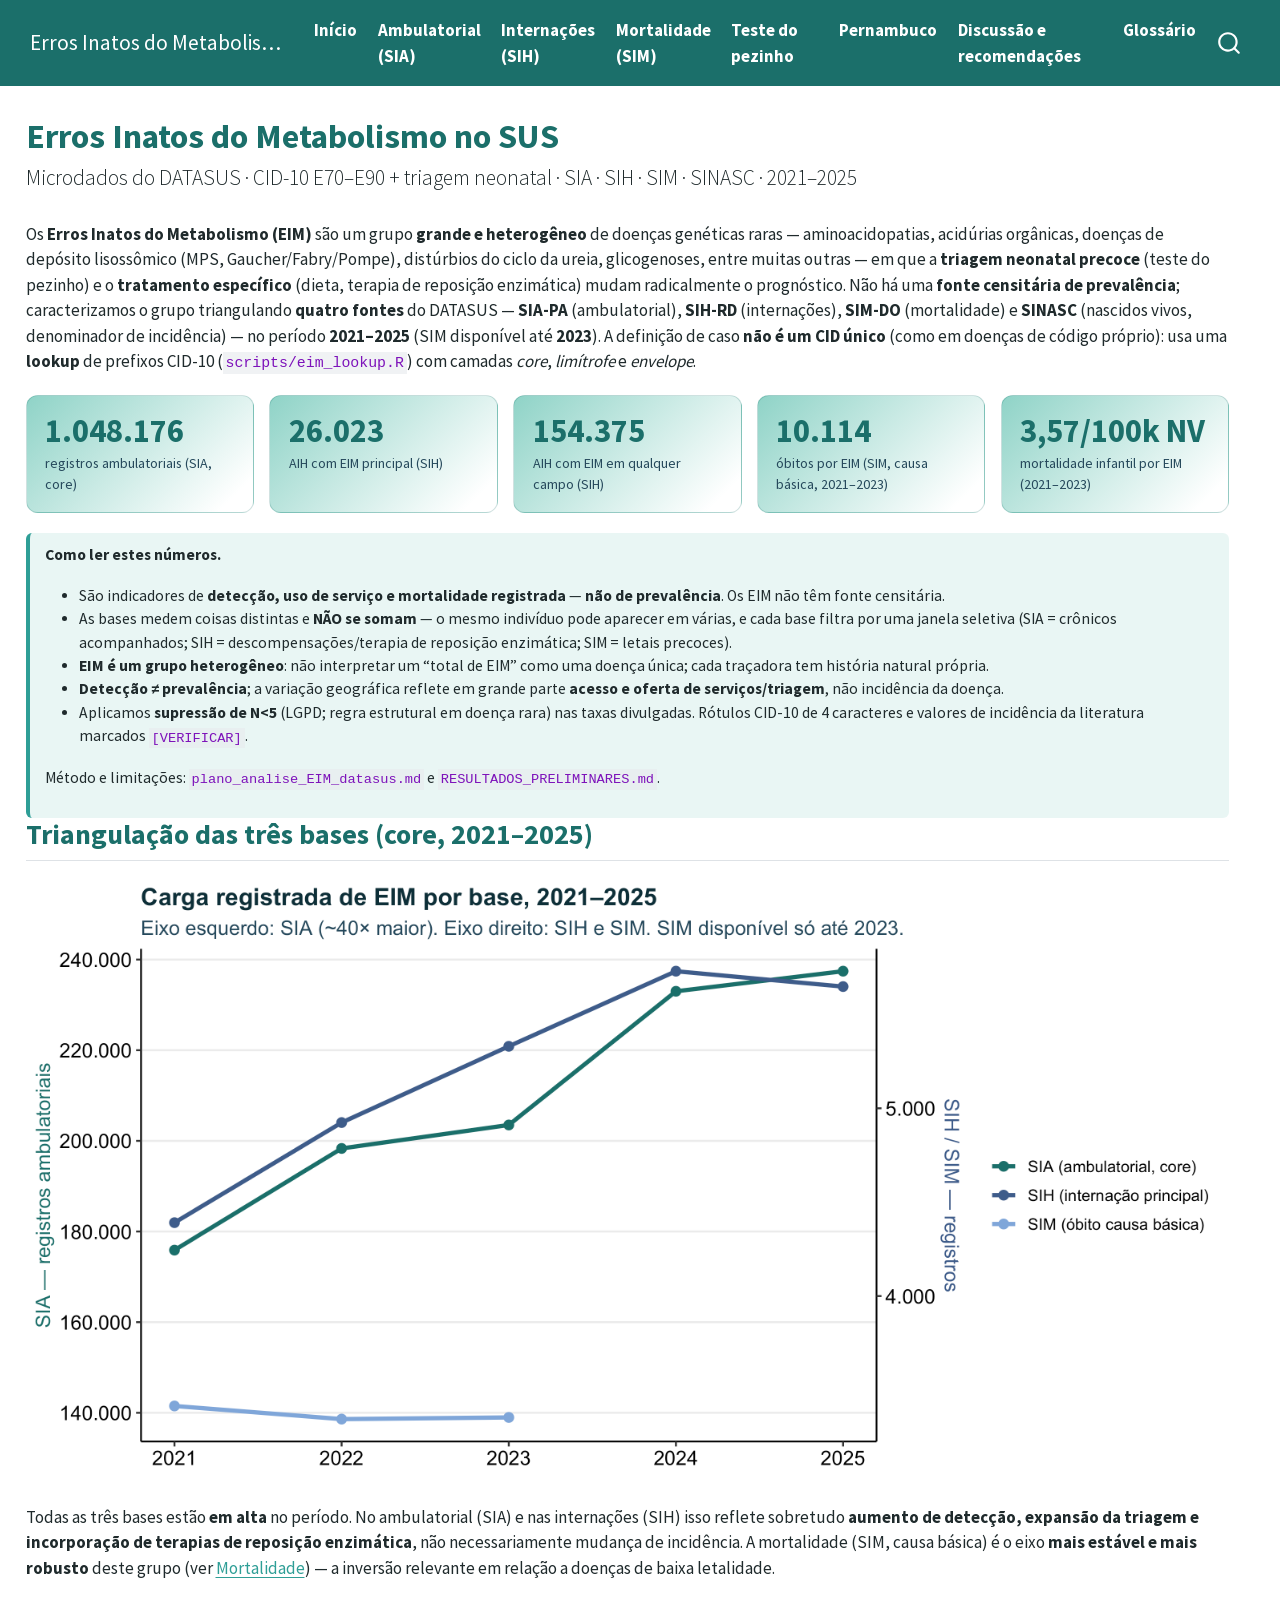
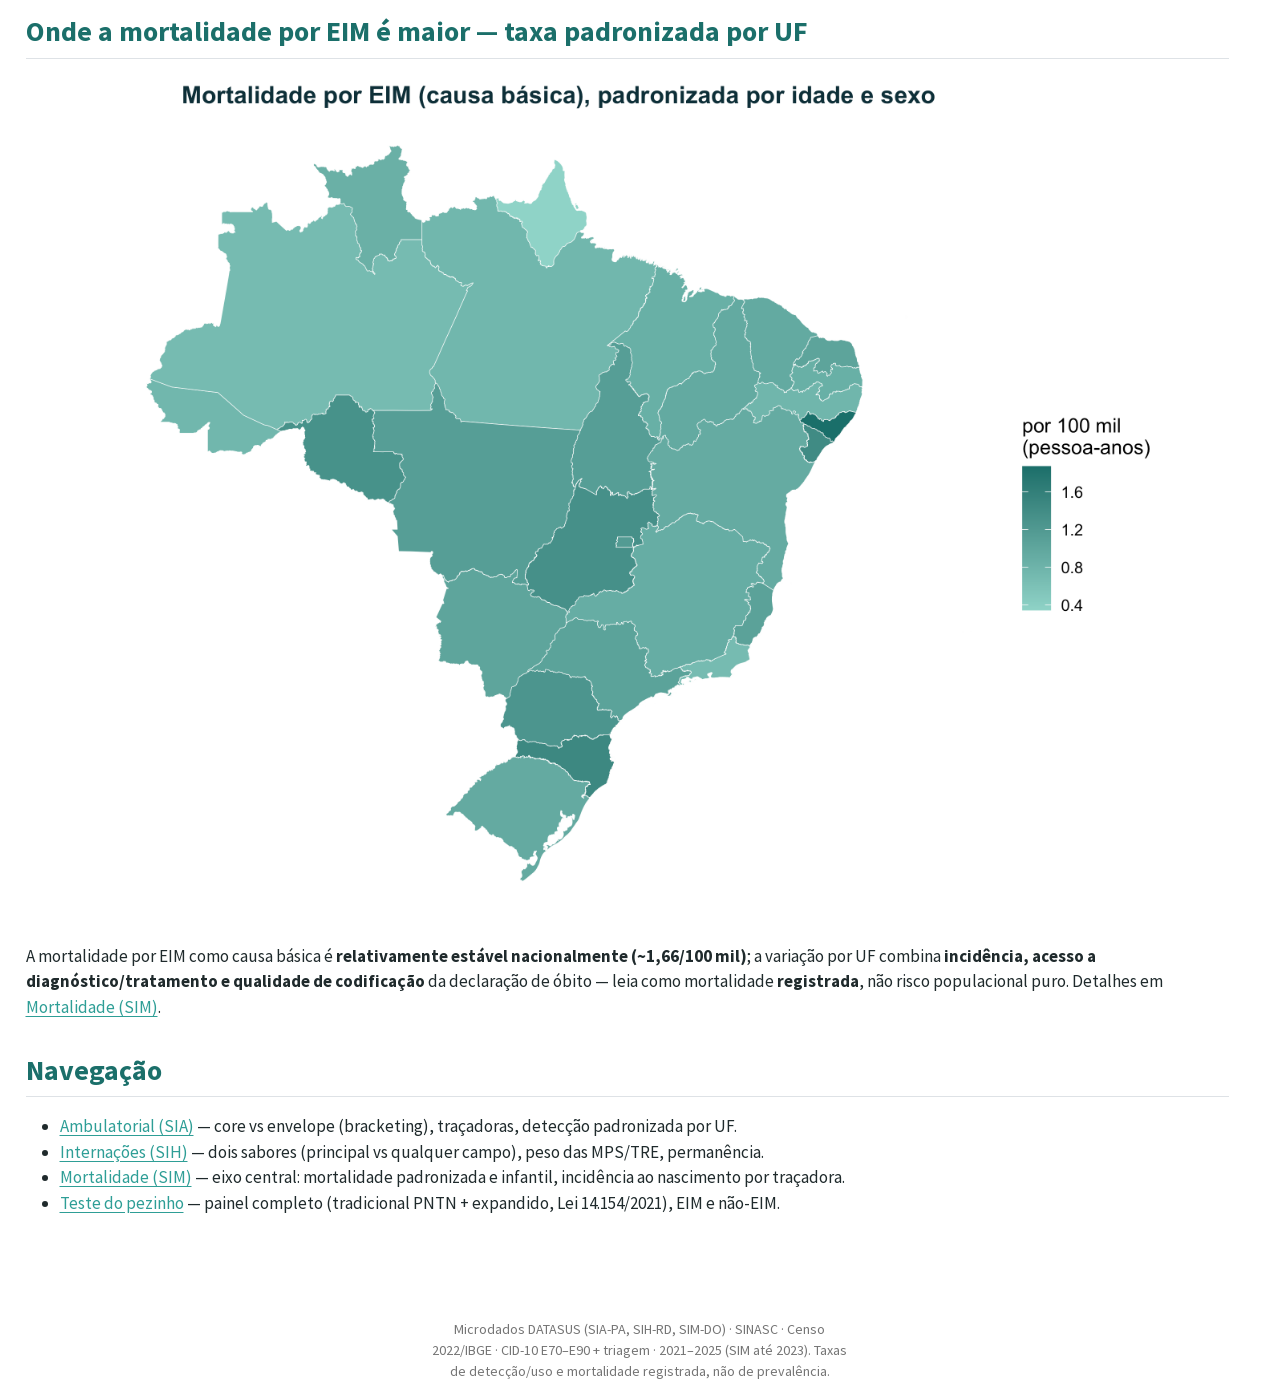
==== docs/index.html @ 920012cc "Painel EIM no DATASUS: pipeline, análises e relatório Quarto Análise de microdados do DATASUS (SIA-P" ====
<!DOCTYPE html>
<html xmlns="http://www.w3.org/1999/xhtml" lang="pt" xml:lang="pt"><head>

<meta charset="utf-8">
<meta name="generator" content="quarto-1.9.37">

<meta name="viewport" content="width=device-width, initial-scale=1.0, user-scalable=yes">


<title>Erros Inatos do Metabolismo no SUS</title>
<style>

code{white-space: pre-wrap;}
span.smallcaps{font-variant: small-caps;}
div.columns{display: flex; gap: min(4vw, 1.5em);}
div.column{flex: auto; overflow-x: auto;}
div.hanging-indent{margin-left: 1.5em; text-indent: -1.5em;}
ul.task-list{list-style: none;}
ul.task-list li input[type="checkbox"] {
width: 0.8em;
margin: 0 0.8em 0.2em -1em;  vertical-align: middle;
}
</style>


<script>const headroomChanged = new CustomEvent("quarto-hrChanged", {
  detail: {},
  bubbles: true,
  cancelable: false,
  composed: false,
});

const announceDismiss = () => {
  const annEl = window.document.getElementById("quarto-announcement");
  if (annEl) {
    annEl.remove();

    const annId = annEl.getAttribute("data-announcement-id");
    window.localStorage.setItem(`quarto-announce-${annId}`, "true");
  }
};

const announceRegister = () => {
  const annEl = window.document.getElementById("quarto-announcement");
  if (annEl) {
    const annId = annEl.getAttribute("data-announcement-id");
    const isDismissed =
      window.localStorage.getItem(`quarto-announce-${annId}`) || false;
    if (isDismissed) {
      announceDismiss();
      return;
    } else {
      annEl.classList.remove("hidden");
    }

    const actionEl = annEl.querySelector(".quarto-announcement-action");
    if (actionEl) {
      actionEl.addEventListener("click", function (e) {
        e.preventDefault();
        // Hide the bar immediately
        announceDismiss();
      });
    }
  }
};

window.document.addEventListener("DOMContentLoaded", function () {
  let init = false;

  announceRegister();

  // Manage the back to top button, if one is present.
  let lastScrollTop = window.pageYOffset || document.documentElement.scrollTop;
  const scrollDownBuffer = 5;
  const scrollUpBuffer = 35;
  const btn = document.getElementById("quarto-back-to-top");
  const hideBackToTop = () => {
    btn.style.display = "none";
  };
  const showBackToTop = () => {
    btn.style.display = "inline-block";
  };
  if (btn) {
    window.document.addEventListener(
      "scroll",
      function () {
        const currentScrollTop =
          window.pageYOffset || document.documentElement.scrollTop;

        // Shows and hides the button 'intelligently' as the user scrolls
        if (currentScrollTop - scrollDownBuffer > lastScrollTop) {
          hideBackToTop();
          lastScrollTop = currentScrollTop <= 0 ? 0 : currentScrollTop;
        } else if (currentScrollTop < lastScrollTop - scrollUpBuffer) {
          showBackToTop();
          lastScrollTop = currentScrollTop <= 0 ? 0 : currentScrollTop;
        }

        // Show the button at the bottom, hides it at the top
        if (currentScrollTop <= 0) {
          hideBackToTop();
        } else if (
          window.innerHeight + currentScrollTop >=
          document.body.offsetHeight
        ) {
          showBackToTop();
        }
      },
      false
    );
  }

  function throttle(func, wait) {
    var timeout;
    return function () {
      const context = this;
      const args = arguments;
      const later = function () {
        clearTimeout(timeout);
        timeout = null;
        func.apply(context, args);
      };

      if (!timeout) {
        timeout = setTimeout(later, wait);
      }
    };
  }

  function headerOffset() {
    // Set an offset if there is are fixed top navbar
    const headerEl = window.document.querySelector("header.fixed-top");
    if (headerEl) {
      return headerEl.clientHeight;
    } else {
      return 0;
    }
  }

  function footerOffset() {
    const footerEl = window.document.querySelector("footer.footer");
    if (footerEl) {
      return footerEl.clientHeight;
    } else {
      return 0;
    }
  }

  function dashboardOffset() {
    const dashboardNavEl = window.document.getElementById(
      "quarto-dashboard-header"
    );
    if (dashboardNavEl !== null) {
      return dashboardNavEl.clientHeight;
    } else {
      return 0;
    }
  }

  function updateDocumentOffsetWithoutAnimation() {
    updateDocumentOffset(false);
  }

  function updateDocumentOffset(animated) {
    // set body offset
    const topOffset = headerOffset();
    const bodyOffset = topOffset + footerOffset() + dashboardOffset();
    const bodyEl = window.document.body;
    bodyEl.setAttribute("data-bs-offset", topOffset);
    bodyEl.style.paddingTop = topOffset + "px";

    // deal with sidebar offsets
    const sidebars = window.document.querySelectorAll(
      ".sidebar, .headroom-target"
    );
    sidebars.forEach((sidebar) => {
      if (!animated) {
        sidebar.classList.add("notransition");
        // Remove the no transition class after the animation has time to complete
        setTimeout(function () {
          sidebar.classList.remove("notransition");
        }, 201);
      }

      if (window.Headroom && sidebar.classList.contains("sidebar-unpinned")) {
        sidebar.style.top = "0";
        sidebar.style.maxHeight = "100vh";
      } else {
        sidebar.style.top = topOffset + "px";
        sidebar.style.maxHeight = "calc(100vh - " + topOffset + "px)";
      }
    });

    // allow space for footer
    const mainContainer = window.document.querySelector(".quarto-container");
    if (mainContainer) {
      mainContainer.style.minHeight = "calc(100vh - " + bodyOffset + "px)";
    }

    // link offset
    let linkStyle = window.document.querySelector("#quarto-target-style");
    if (!linkStyle) {
      linkStyle = window.document.createElement("style");
      linkStyle.setAttribute("id", "quarto-target-style");
      window.document.head.appendChild(linkStyle);
    }
    while (linkStyle.firstChild) {
      linkStyle.removeChild(linkStyle.firstChild);
    }
    if (topOffset > 0) {
      linkStyle.appendChild(
        window.document.createTextNode(`
      section:target::before {
        content: "";
        display: block;
        height: ${topOffset}px;
        margin: -${topOffset}px 0 0;
      }`)
      );
    }
    if (init) {
      window.dispatchEvent(headroomChanged);
    }
    init = true;
  }

  // initialize headroom
  var header = window.document.querySelector("#quarto-header");
  if (header && window.Headroom) {
    const headroom = new window.Headroom(header, {
      tolerance: 5,
      onPin: function () {
        const sidebars = window.document.querySelectorAll(
          ".sidebar, .headroom-target"
        );
        sidebars.forEach((sidebar) => {
          sidebar.classList.remove("sidebar-unpinned");
        });
        updateDocumentOffset();
      },
      onUnpin: function () {
        const sidebars = window.document.querySelectorAll(
          ".sidebar, .headroom-target"
        );
        sidebars.forEach((sidebar) => {
          sidebar.classList.add("sidebar-unpinned");
        });
        updateDocumentOffset();
      },
    });
    headroom.init();

    let frozen = false;
    window.quartoToggleHeadroom = function () {
      if (frozen) {
        headroom.unfreeze();
        frozen = false;
      } else {
        headroom.freeze();
        frozen = true;
      }
    };
  }

  window.addEventListener(
    "hashchange",
    function (e) {
      if (
        getComputedStyle(document.documentElement).scrollBehavior !== "smooth"
      ) {
        window.scrollTo(0, window.pageYOffset - headerOffset());
      }
    },
    false
  );

  // Observe size changed for the header
  const headerEl = window.document.querySelector("header.fixed-top");
  if (headerEl && window.ResizeObserver) {
    const observer = new window.ResizeObserver(() => {
      setTimeout(updateDocumentOffsetWithoutAnimation, 0);
    });
    observer.observe(headerEl, {
      attributes: true,
      childList: true,
      characterData: true,
    });
  } else {
    window.addEventListener(
      "resize",
      throttle(updateDocumentOffsetWithoutAnimation, 50)
    );
  }
  setTimeout(updateDocumentOffsetWithoutAnimation, 250);

  // fixup index.html links if we aren't on the filesystem
  if (window.location.protocol !== "file:") {
    const links = window.document.querySelectorAll("a");
    for (let i = 0; i < links.length; i++) {
      if (links[i].href) {
        links[i].dataset.originalHref = links[i].href;
        links[i].href = links[i].href.replace(/\/index\.html/, "/");
      }
    }

    // Fixup any sharing links that require urls
    // Append url to any sharing urls
    const sharingLinks = window.document.querySelectorAll(
      "a.sidebar-tools-main-item, a.quarto-navigation-tool, a.quarto-navbar-tools, a.quarto-navbar-tools-item"
    );
    for (let i = 0; i < sharingLinks.length; i++) {
      const sharingLink = sharingLinks[i];
      const href = sharingLink.getAttribute("href");
      if (href) {
        sharingLink.setAttribute(
          "href",
          href.replace("|url|", window.location.href)
        );
      }
    }

    // Scroll the active navigation item into view, if necessary
    const navSidebar = window.document.querySelector("nav#quarto-sidebar");
    if (navSidebar) {
      // Find the active item
      const activeItem = navSidebar.querySelector("li.sidebar-item a.active");
      if (activeItem) {
        // Wait for the scroll height and height to resolve by observing size changes on the
        // nav element that is scrollable
        const resizeObserver = new ResizeObserver((_entries) => {
          // The bottom of the element
          const elBottom = activeItem.offsetTop;
          const viewBottom = navSidebar.scrollTop + navSidebar.clientHeight;

          // The element height and scroll height are the same, then we are still loading
          if (viewBottom !== navSidebar.scrollHeight) {
            // Determine if the item isn't visible and scroll to it
            if (elBottom >= viewBottom) {
              navSidebar.scrollTop = elBottom;
            }

            // stop observing now since we've completed the scroll
            resizeObserver.unobserve(navSidebar);
          }
        });
        resizeObserver.observe(navSidebar);
      }
    }
  }
});
</script>
<script>/*!
 * headroom.js v0.12.0 - Give your page some headroom. Hide your header until you need it
 * Copyright (c) 2020 Nick Williams - http://wicky.nillia.ms/headroom.js
 * License: MIT
 */

!function(t,n){"object"==typeof exports&&"undefined"!=typeof module?module.exports=n():"function"==typeof define&&define.amd?define(n):(t=t||self).Headroom=n()}(this,function(){"use strict";function t(){return"undefined"!=typeof window}function d(t){return function(t){return t&&t.document&&function(t){return 9===t.nodeType}(t.document)}(t)?function(t){var n=t.document,o=n.body,s=n.documentElement;return{scrollHeight:function(){return Math.max(o.scrollHeight,s.scrollHeight,o.offsetHeight,s.offsetHeight,o.clientHeight,s.clientHeight)},height:function(){return t.innerHeight||s.clientHeight||o.clientHeight},scrollY:function(){return void 0!==t.pageYOffset?t.pageYOffset:(s||o.parentNode||o).scrollTop}}}(t):function(t){return{scrollHeight:function(){return Math.max(t.scrollHeight,t.offsetHeight,t.clientHeight)},height:function(){return Math.max(t.offsetHeight,t.clientHeight)},scrollY:function(){return t.scrollTop}}}(t)}function n(t,s,e){var n,o=function(){var n=!1;try{var t={get passive(){n=!0}};window.addEventListener("test",t,t),window.removeEventListener("test",t,t)}catch(t){n=!1}return n}(),i=!1,r=d(t),l=r.scrollY(),a={};function c(){var t=Math.round(r.scrollY()),n=r.height(),o=r.scrollHeight();a.scrollY=t,a.lastScrollY=l,a.direction=l<t?"down":"up",a.distance=Math.abs(t-l),a.isOutOfBounds=t<0||o<t+n,a.top=t<=s.offset[a.direction],a.bottom=o<=t+n,a.toleranceExceeded=a.distance>s.tolerance[a.direction],e(a),l=t,i=!1}function h(){i||(i=!0,n=requestAnimationFrame(c))}var u=!!o&&{passive:!0,capture:!1};return t.addEventListener("scroll",h,u),c(),{destroy:function(){cancelAnimationFrame(n),t.removeEventListener("scroll",h,u)}}}function o(t){return t===Object(t)?t:{down:t,up:t}}function s(t,n){n=n||{},Object.assign(this,s.options,n),this.classes=Object.assign({},s.options.classes,n.classes),this.elem=t,this.tolerance=o(this.tolerance),this.offset=o(this.offset),this.initialised=!1,this.frozen=!1}return s.prototype={constructor:s,init:function(){return s.cutsTheMustard&&!this.initialised&&(this.addClass("initial"),this.initialised=!0,setTimeout(function(t){t.scrollTracker=n(t.scroller,{offset:t.offset,tolerance:t.tolerance},t.update.bind(t))},100,this)),this},destroy:function(){this.initialised=!1,Object.keys(this.classes).forEach(this.removeClass,this),this.scrollTracker.destroy()},unpin:function(){!this.hasClass("pinned")&&this.hasClass("unpinned")||(this.addClass("unpinned"),this.removeClass("pinned"),this.onUnpin&&this.onUnpin.call(this))},pin:function(){this.hasClass("unpinned")&&(this.addClass("pinned"),this.removeClass("unpinned"),this.onPin&&this.onPin.call(this))},freeze:function(){this.frozen=!0,this.addClass("frozen")},unfreeze:function(){this.frozen=!1,this.removeClass("frozen")},top:function(){this.hasClass("top")||(this.addClass("top"),this.removeClass("notTop"),this.onTop&&this.onTop.call(this))},notTop:function(){this.hasClass("notTop")||(this.addClass("notTop"),this.removeClass("top"),this.onNotTop&&this.onNotTop.call(this))},bottom:function(){this.hasClass("bottom")||(this.addClass("bottom"),this.removeClass("notBottom"),this.onBottom&&this.onBottom.call(this))},notBottom:function(){this.hasClass("notBottom")||(this.addClass("notBottom"),this.removeClass("bottom"),this.onNotBottom&&this.onNotBottom.call(this))},shouldUnpin:function(t){return"down"===t.direction&&!t.top&&t.toleranceExceeded},shouldPin:function(t){return"up"===t.direction&&t.toleranceExceeded||t.top},addClass:function(t){this.elem.classList.add.apply(this.elem.classList,this.classes[t].split(" "))},removeClass:function(t){this.elem.classList.remove.apply(this.elem.classList,this.classes[t].split(" "))},hasClass:function(t){return this.classes[t].split(" ").every(function(t){return this.classList.contains(t)},this.elem)},update:function(t){t.isOutOfBounds||!0!==this.frozen&&(t.top?this.top():this.notTop(),t.bottom?this.bottom():this.notBottom(),this.shouldUnpin(t)?this.unpin():this.shouldPin(t)&&this.pin())}},s.options={tolerance:{up:0,down:0},offset:0,scroller:t()?window:null,classes:{frozen:"headroom--frozen",pinned:"headroom--pinned",unpinned:"headroom--unpinned",top:"headroom--top",notTop:"headroom--not-top",bottom:"headroom--bottom",notBottom:"headroom--not-bottom",initial:"headroom"}},s.cutsTheMustard=!!(t()&&function(){}.bind&&"classList"in document.documentElement&&Object.assign&&Object.keys&&requestAnimationFrame),s});
</script>
<script>/*!
 * clipboard.js v2.0.11
 * https://clipboardjs.com/
 *
 * Licensed MIT © Zeno Rocha
 */
!function(t,e){"object"==typeof exports&&"object"==typeof module?module.exports=e():"function"==typeof define&&define.amd?define([],e):"object"==typeof exports?exports.ClipboardJS=e():t.ClipboardJS=e()}(this,function(){return n={686:function(t,e,n){"use strict";n.d(e,{default:function(){return b}});var e=n(279),i=n.n(e),e=n(370),u=n.n(e),e=n(817),r=n.n(e);function c(t){try{return document.execCommand(t)}catch(t){return}}var a=function(t){t=r()(t);return c("cut"),t};function o(t,e){var n,o,t=(n=t,o="rtl"===document.documentElement.getAttribute("dir"),(t=document.createElement("textarea")).style.fontSize="12pt",t.style.border="0",t.style.padding="0",t.style.margin="0",t.style.position="absolute",t.style[o?"right":"left"]="-9999px",o=window.pageYOffset||document.documentElement.scrollTop,t.style.top="".concat(o,"px"),t.setAttribute("readonly",""),t.value=n,t);return e.container.appendChild(t),e=r()(t),c("copy"),t.remove(),e}var f=function(t){var e=1<arguments.length&&void 0!==arguments[1]?arguments[1]:{container:document.body},n="";return"string"==typeof t?n=o(t,e):t instanceof HTMLInputElement&&!["text","search","url","tel","password"].includes(null==t?void 0:t.type)?n=o(t.value,e):(n=r()(t),c("copy")),n};function l(t){return(l="function"==typeof Symbol&&"symbol"==typeof Symbol.iterator?function(t){return typeof t}:function(t){return t&&"function"==typeof Symbol&&t.constructor===Symbol&&t!==Symbol.prototype?"symbol":typeof t})(t)}var s=function(){var t=0<arguments.length&&void 0!==arguments[0]?arguments[0]:{},e=t.action,n=void 0===e?"copy":e,o=t.container,e=t.target,t=t.text;if("copy"!==n&&"cut"!==n)throw new Error('Invalid "action" value, use either "copy" or "cut"');if(void 0!==e){if(!e||"object"!==l(e)||1!==e.nodeType)throw new Error('Invalid "target" value, use a valid Element');if("copy"===n&&e.hasAttribute("disabled"))throw new Error('Invalid "target" attribute. Please use "readonly" instead of "disabled" attribute');if("cut"===n&&(e.hasAttribute("readonly")||e.hasAttribute("disabled")))throw new Error('Invalid "target" attribute. You can\'t cut text from elements with "readonly" or "disabled" attributes')}return t?f(t,{container:o}):e?"cut"===n?a(e):f(e,{container:o}):void 0};function p(t){return(p="function"==typeof Symbol&&"symbol"==typeof Symbol.iterator?function(t){return typeof t}:function(t){return t&&"function"==typeof Symbol&&t.constructor===Symbol&&t!==Symbol.prototype?"symbol":typeof t})(t)}function d(t,e){for(var n=0;n<e.length;n++){var o=e[n];o.enumerable=o.enumerable||!1,o.configurable=!0,"value"in o&&(o.writable=!0),Object.defineProperty(t,o.key,o)}}function y(t,e){return(y=Object.setPrototypeOf||function(t,e){return t.__proto__=e,t})(t,e)}function h(n){var o=function(){if("undefined"==typeof Reflect||!Reflect.construct)return!1;if(Reflect.construct.sham)return!1;if("function"==typeof Proxy)return!0;try{return Date.prototype.toString.call(Reflect.construct(Date,[],function(){})),!0}catch(t){return!1}}();return function(){var t,e=v(n);return t=o?(t=v(this).constructor,Reflect.construct(e,arguments,t)):e.apply(this,arguments),e=this,!(t=t)||"object"!==p(t)&&"function"!=typeof t?function(t){if(void 0!==t)return t;throw new ReferenceError("this hasn't been initialised - super() hasn't been called")}(e):t}}function v(t){return(v=Object.setPrototypeOf?Object.getPrototypeOf:function(t){return t.__proto__||Object.getPrototypeOf(t)})(t)}function m(t,e){t="data-clipboard-".concat(t);if(e.hasAttribute(t))return e.getAttribute(t)}var b=function(){!function(t,e){if("function"!=typeof e&&null!==e)throw new TypeError("Super expression must either be null or a function");t.prototype=Object.create(e&&e.prototype,{constructor:{value:t,writable:!0,configurable:!0}}),e&&y(t,e)}(r,i());var t,e,n,o=h(r);function r(t,e){var n;return function(t){if(!(t instanceof r))throw new TypeError("Cannot call a class as a function")}(this),(n=o.call(this)).resolveOptions(e),n.listenClick(t),n}return t=r,n=[{key:"copy",value:function(t){var e=1<arguments.length&&void 0!==arguments[1]?arguments[1]:{container:document.body};return f(t,e)}},{key:"cut",value:function(t){return a(t)}},{key:"isSupported",value:function(){var t=0<arguments.length&&void 0!==arguments[0]?arguments[0]:["copy","cut"],t="string"==typeof t?[t]:t,e=!!document.queryCommandSupported;return t.forEach(function(t){e=e&&!!document.queryCommandSupported(t)}),e}}],(e=[{key:"resolveOptions",value:function(){var t=0<arguments.length&&void 0!==arguments[0]?arguments[0]:{};this.action="function"==typeof t.action?t.action:this.defaultAction,this.target="function"==typeof t.target?t.target:this.defaultTarget,this.text="function"==typeof t.text?t.text:this.defaultText,this.container="object"===p(t.container)?t.container:document.body}},{key:"listenClick",value:function(t){var e=this;this.listener=u()(t,"click",function(t){return e.onClick(t)})}},{key:"onClick",value:function(t){var e=t.delegateTarget||t.currentTarget,n=this.action(e)||"copy",t=s({action:n,container:this.container,target:this.target(e),text:this.text(e)});this.emit(t?"success":"error",{action:n,text:t,trigger:e,clearSelection:function(){e&&e.focus(),window.getSelection().removeAllRanges()}})}},{key:"defaultAction",value:function(t){return m("action",t)}},{key:"defaultTarget",value:function(t){t=m("target",t);if(t)return document.querySelector(t)}},{key:"defaultText",value:function(t){return m("text",t)}},{key:"destroy",value:function(){this.listener.destroy()}}])&&d(t.prototype,e),n&&d(t,n),r}()},828:function(t){var e;"undefined"==typeof Element||Element.prototype.matches||((e=Element.prototype).matches=e.matchesSelector||e.mozMatchesSelector||e.msMatchesSelector||e.oMatchesSelector||e.webkitMatchesSelector),t.exports=function(t,e){for(;t&&9!==t.nodeType;){if("function"==typeof t.matches&&t.matches(e))return t;t=t.parentNode}}},438:function(t,e,n){var u=n(828);function i(t,e,n,o,r){var i=function(e,n,t,o){return function(t){t.delegateTarget=u(t.target,n),t.delegateTarget&&o.call(e,t)}}.apply(this,arguments);return t.addEventListener(n,i,r),{destroy:function(){t.removeEventListener(n,i,r)}}}t.exports=function(t,e,n,o,r){return"function"==typeof t.addEventListener?i.apply(null,arguments):"function"==typeof n?i.bind(null,document).apply(null,arguments):("string"==typeof t&&(t=document.querySelectorAll(t)),Array.prototype.map.call(t,function(t){return i(t,e,n,o,r)}))}},879:function(t,n){n.node=function(t){return void 0!==t&&t instanceof HTMLElement&&1===t.nodeType},n.nodeList=function(t){var e=Object.prototype.toString.call(t);return void 0!==t&&("[object NodeList]"===e||"[object HTMLCollection]"===e)&&"length"in t&&(0===t.length||n.node(t[0]))},n.string=function(t){return"string"==typeof t||t instanceof String},n.fn=function(t){return"[object Function]"===Object.prototype.toString.call(t)}},370:function(t,e,n){var f=n(879),l=n(438);t.exports=function(t,e,n){if(!t&&!e&&!n)throw new Error("Missing required arguments");if(!f.string(e))throw new TypeError("Second argument must be a String");if(!f.fn(n))throw new TypeError("Third argument must be a Function");if(f.node(t))return c=e,a=n,(u=t).addEventListener(c,a),{destroy:function(){u.removeEventListener(c,a)}};if(f.nodeList(t))return o=t,r=e,i=n,Array.prototype.forEach.call(o,function(t){t.addEventListener(r,i)}),{destroy:function(){Array.prototype.forEach.call(o,function(t){t.removeEventListener(r,i)})}};if(f.string(t))return t=t,e=e,n=n,l(document.body,t,e,n);throw new TypeError("First argument must be a String, HTMLElement, HTMLCollection, or NodeList");var o,r,i,u,c,a}},817:function(t){t.exports=function(t){var e,n="SELECT"===t.nodeName?(t.focus(),t.value):"INPUT"===t.nodeName||"TEXTAREA"===t.nodeName?((e=t.hasAttribute("readonly"))||t.setAttribute("readonly",""),t.select(),t.setSelectionRange(0,t.value.length),e||t.removeAttribute("readonly"),t.value):(t.hasAttribute("contenteditable")&&t.focus(),n=window.getSelection(),(e=document.createRange()).selectNodeContents(t),n.removeAllRanges(),n.addRange(e),n.toString());return n}},279:function(t){function e(){}e.prototype={on:function(t,e,n){var o=this.e||(this.e={});return(o[t]||(o[t]=[])).push({fn:e,ctx:n}),this},once:function(t,e,n){var o=this;function r(){o.off(t,r),e.apply(n,arguments)}return r._=e,this.on(t,r,n)},emit:function(t){for(var e=[].slice.call(arguments,1),n=((this.e||(this.e={}))[t]||[]).slice(),o=0,r=n.length;o<r;o++)n[o].fn.apply(n[o].ctx,e);return this},off:function(t,e){var n=this.e||(this.e={}),o=n[t],r=[];if(o&&e)for(var i=0,u=o.length;i<u;i++)o[i].fn!==e&&o[i].fn._!==e&&r.push(o[i]);return r.length?n[t]=r:delete n[t],this}},t.exports=e,t.exports.TinyEmitter=e}},r={},o.n=function(t){var e=t&&t.__esModule?function(){return t.default}:function(){return t};return o.d(e,{a:e}),e},o.d=function(t,e){for(var n in e)o.o(e,n)&&!o.o(t,n)&&Object.defineProperty(t,n,{enumerable:!0,get:e[n]})},o.o=function(t,e){return Object.prototype.hasOwnProperty.call(t,e)},o(686).default;function o(t){if(r[t])return r[t].exports;var e=r[t]={exports:{}};return n[t](e,e.exports,o),e.exports}var n,r});</script>
<script>/*! @algolia/autocomplete-js 1.19.1 | MIT License | © Algolia, Inc. and contributors | https://github.com/algolia/autocomplete */
!function(e,t){"object"==typeof exports&&"undefined"!=typeof module?t(exports):"function"==typeof define&&define.amd?define(["exports"],t):t((e="undefined"!=typeof globalThis?globalThis:e||self)["@algolia/autocomplete-js"]={})}(this,(function(e){"use strict";function t(e,t){var n=Object.keys(e);if(Object.getOwnPropertySymbols){var r=Object.getOwnPropertySymbols(e);t&&(r=r.filter((function(t){return Object.getOwnPropertyDescriptor(e,t).enumerable}))),n.push.apply(n,r)}return n}function n(e){for(var n=1;n<arguments.length;n++){var r=null!=arguments[n]?arguments[n]:{};n%2?t(Object(r),!0).forEach((function(t){o(e,t,r[t])})):Object.getOwnPropertyDescriptors?Object.defineProperties(e,Object.getOwnPropertyDescriptors(r)):t(Object(r)).forEach((function(t){Object.defineProperty(e,t,Object.getOwnPropertyDescriptor(r,t))}))}return e}function r(e){return r="function"==typeof Symbol&&"symbol"==typeof Symbol.iterator?function(e){return typeof e}:function(e){return e&&"function"==typeof Symbol&&e.constructor===Symbol&&e!==Symbol.prototype?"symbol":typeof e},r(e)}function o(e,t,n){return(t=function(e){var t=function(e,t){if("object"!=typeof e||null===e)return e;var n=e[Symbol.toPrimitive];if(void 0!==n){var r=n.call(e,t||"default");if("object"!=typeof r)return r;throw new TypeError("@@toPrimitive must return a primitive value.")}return("string"===t?String:Number)(e)}(e,"string");return"symbol"==typeof t?t:String(t)}(t))in e?Object.defineProperty(e,t,{value:n,enumerable:!0,configurable:!0,writable:!0}):e[t]=n,e}function i(){return i=Object.assign?Object.assign.bind():function(e){for(var t=1;t<arguments.length;t++){var n=arguments[t];for(var r in n)Object.prototype.hasOwnProperty.call(n,r)&&(e[r]=n[r])}return e},i.apply(this,arguments)}function u(e,t){if(null==e)return{};var n,r,o=function(e,t){if(null==e)return{};var n,r,o={},i=Object.keys(e);for(r=0;r<i.length;r++)n=i[r],t.indexOf(n)>=0||(o[n]=e[n]);return o}(e,t);if(Object.getOwnPropertySymbols){var i=Object.getOwnPropertySymbols(e);for(r=0;r<i.length;r++)n=i[r],t.indexOf(n)>=0||Object.prototype.propertyIsEnumerable.call(e,n)&&(o[n]=e[n])}return o}function a(e,t){return function(e){if(Array.isArray(e))return e}(e)||function(e,t){var n=null==e?null:"undefined"!=typeof Symbol&&e[Symbol.iterator]||e["@@iterator"];if(null!=n){var r,o,i,u,a=[],l=!0,c=!1;try{if(i=(n=n.call(e)).next,0===t){if(Object(n)!==n)return;l=!1}else for(;!(l=(r=i.call(n)).done)&&(a.push(r.value),a.length!==t);l=!0);}catch(e){c=!0,o=e}finally{try{if(!l&&null!=n.return&&(u=n.return(),Object(u)!==u))return}finally{if(c)throw o}}return a}}(e,t)||c(e,t)||function(){throw new TypeError("Invalid attempt to destructure non-iterable instance.\nIn order to be iterable, non-array objects must have a [Symbol.iterator]() method.")}()}function l(e){return function(e){if(Array.isArray(e))return s(e)}(e)||function(e){if("undefined"!=typeof Symbol&&null!=e[Symbol.iterator]||null!=e["@@iterator"])return Array.from(e)}(e)||c(e)||function(){throw new TypeError("Invalid attempt to spread non-iterable instance.\nIn order to be iterable, non-array objects must have a [Symbol.iterator]() method.")}()}function c(e,t){if(e){if("string"==typeof e)return s(e,t);var n=Object.prototype.toString.call(e).slice(8,-1);return"Object"===n&&e.constructor&&(n=e.constructor.name),"Map"===n||"Set"===n?Array.from(e):"Arguments"===n||/^(?:Ui|I)nt(?:8|16|32)(?:Clamped)?Array$/.test(n)?s(e,t):void 0}}function s(e,t){(null==t||t>e.length)&&(t=e.length);for(var n=0,r=new Array(t);n<t;n++)r[n]=e[n];return r}function f(e){return{current:e}}function p(e,t){var n=void 0;return function(){for(var r=arguments.length,o=new Array(r),i=0;i<r;i++)o[i]=arguments[i];n&&clearTimeout(n),n=setTimeout((function(){return e.apply(void 0,o)}),t)}}function m(e){return e.reduce((function(e,t){return e.concat(t)}),[])}var v=0;function d(){return"autocomplete-".concat(v++)}function y(e,t){return t.reduce((function(e,t){return e&&e[t]}),e)}function b(e){return 0===e.collections.length?0:e.collections.reduce((function(e,t){return e+t.items.length}),0)}function g(e){return e!==Object(e)}function h(e,t){if(e===t)return!0;if(g(e)||g(t)||"function"==typeof e||"function"==typeof t)return e===t;if(Object.keys(e).length!==Object.keys(t).length)return!1;for(var n=0,r=Object.keys(e);n<r.length;n++){var o=r[n];if(!(o in t))return!1;if(!h(e[o],t[o]))return!1}return!0}var _=function(){};var O="1.19.1",S=[{segment:"autocomplete-core",version:O}];function j(e){var t=e.item,n=e.items,r=void 0===n?[]:n;return{index:t.__autocomplete_indexName,items:[t],positions:[1+r.findIndex((function(e){return e.objectID===t.objectID}))],queryID:t.__autocomplete_queryID,algoliaSource:["autocomplete"]}}function P(e,t){return function(e){if(Array.isArray(e))return e}(e)||function(e,t){var n=null==e?null:"undefined"!=typeof Symbol&&e[Symbol.iterator]||e["@@iterator"];if(null!=n){var r,o,i,u,a=[],l=!0,c=!1;try{if(i=(n=n.call(e)).next,0===t){if(Object(n)!==n)return;l=!1}else for(;!(l=(r=i.call(n)).done)&&(a.push(r.value),a.length!==t);l=!0);}catch(e){c=!0,o=e}finally{try{if(!l&&null!=n.return&&(u=n.return(),Object(u)!==u))return}finally{if(c)throw o}}return a}}(e,t)||function(e,t){if(!e)return;if("string"==typeof e)return w(e,t);var n=Object.prototype.toString.call(e).slice(8,-1);"Object"===n&&e.constructor&&(n=e.constructor.name);if("Map"===n||"Set"===n)return Array.from(e);if("Arguments"===n||/^(?:Ui|I)nt(?:8|16|32)(?:Clamped)?Array$/.test(n))return w(e,t)}(e,t)||function(){throw new TypeError("Invalid attempt to destructure non-iterable instance.\nIn order to be iterable, non-array objects must have a [Symbol.iterator]() method.")}()}function w(e,t){(null==t||t>e.length)&&(t=e.length);for(var n=0,r=new Array(t);n<t;n++)r[n]=e[n];return r}var I=["items"],A=["items"];function E(e){return E="function"==typeof Symbol&&"symbol"==typeof Symbol.iterator?function(e){return typeof e}:function(e){return e&&"function"==typeof Symbol&&e.constructor===Symbol&&e!==Symbol.prototype?"symbol":typeof e},E(e)}function D(e){return function(e){if(Array.isArray(e))return C(e)}(e)||function(e){if("undefined"!=typeof Symbol&&null!=e[Symbol.iterator]||null!=e["@@iterator"])return Array.from(e)}(e)||function(e,t){if(!e)return;if("string"==typeof e)return C(e,t);var n=Object.prototype.toString.call(e).slice(8,-1);"Object"===n&&e.constructor&&(n=e.constructor.name);if("Map"===n||"Set"===n)return Array.from(e);if("Arguments"===n||/^(?:Ui|I)nt(?:8|16|32)(?:Clamped)?Array$/.test(n))return C(e,t)}(e)||function(){throw new TypeError("Invalid attempt to spread non-iterable instance.\nIn order to be iterable, non-array objects must have a [Symbol.iterator]() method.")}()}function C(e,t){(null==t||t>e.length)&&(t=e.length);for(var n=0,r=new Array(t);n<t;n++)r[n]=e[n];return r}function k(e,t){if(null==e)return{};var n,r,o=function(e,t){if(null==e)return{};var n,r,o={},i=Object.keys(e);for(r=0;r<i.length;r++)n=i[r],t.indexOf(n)>=0||(o[n]=e[n]);return o}(e,t);if(Object.getOwnPropertySymbols){var i=Object.getOwnPropertySymbols(e);for(r=0;r<i.length;r++)n=i[r],t.indexOf(n)>=0||Object.prototype.propertyIsEnumerable.call(e,n)&&(o[n]=e[n])}return o}function x(e,t){var n=Object.keys(e);if(Object.getOwnPropertySymbols){var r=Object.getOwnPropertySymbols(e);t&&(r=r.filter((function(t){return Object.getOwnPropertyDescriptor(e,t).enumerable}))),n.push.apply(n,r)}return n}function N(e){for(var t=1;t<arguments.length;t++){var n=null!=arguments[t]?arguments[t]:{};t%2?x(Object(n),!0).forEach((function(t){T(e,t,n[t])})):Object.getOwnPropertyDescriptors?Object.defineProperties(e,Object.getOwnPropertyDescriptors(n)):x(Object(n)).forEach((function(t){Object.defineProperty(e,t,Object.getOwnPropertyDescriptor(n,t))}))}return e}function T(e,t,n){return(t=function(e){var t=function(e,t){if("object"!==E(e)||null===e)return e;var n=e[Symbol.toPrimitive];if(void 0!==n){var r=n.call(e,t||"default");if("object"!==E(r))return r;throw new TypeError("@@toPrimitive must return a primitive value.")}return("string"===t?String:Number)(e)}(e,"string");return"symbol"===E(t)?t:String(t)}(t))in e?Object.defineProperty(e,t,{value:n,enumerable:!0,configurable:!0,writable:!0}):e[t]=n,e}function q(e){for(var t=arguments.length>1&&void 0!==arguments[1]?arguments[1]:20,n=[],r=0;r<e.objectIDs.length;r+=t)n.push(N(N({},e),{},{objectIDs:e.objectIDs.slice(r,r+t)}));return n}function B(e){return e.map((function(e){var t=e.items,n=k(e,I);return N(N({},n),{},{objectIDs:(null==t?void 0:t.map((function(e){return e.objectID})))||n.objectIDs})}))}function R(e){var t,n,r,o=(t=P((e.version||"").split(".").map(Number),2),n=t[0],r=t[1],n>=3||2===n&&r>=4||1===n&&r>=10);function i(t,n,r){if(o&&void 0!==r){var i=r[0].__autocomplete_algoliaCredentials,u={"X-Algolia-Application-Id":i.appId,"X-Algolia-API-Key":i.apiKey};e.apply(void 0,[t].concat(D(n),[{headers:u}]))}else e.apply(void 0,[t].concat(D(n)))}return{init:function(t,n){e("init",{appId:t,apiKey:n})},setAuthenticatedUserToken:function(t){e("setAuthenticatedUserToken",t)},setUserToken:function(t){e("setUserToken",t)},clickedObjectIDsAfterSearch:function(){for(var e=arguments.length,t=new Array(e),n=0;n<e;n++)t[n]=arguments[n];t.length>0&&i("clickedObjectIDsAfterSearch",B(t),t[0].items)},clickedObjectIDs:function(){for(var e=arguments.length,t=new Array(e),n=0;n<e;n++)t[n]=arguments[n];t.length>0&&i("clickedObjectIDs",B(t),t[0].items)},clickedFilters:function(){for(var t=arguments.length,n=new Array(t),r=0;r<t;r++)n[r]=arguments[r];n.length>0&&e.apply(void 0,["clickedFilters"].concat(n))},convertedObjectIDsAfterSearch:function(){for(var e=arguments.length,t=new Array(e),n=0;n<e;n++)t[n]=arguments[n];t.length>0&&i("convertedObjectIDsAfterSearch",B(t),t[0].items)},convertedObjectIDs:function(){for(var e=arguments.length,t=new Array(e),n=0;n<e;n++)t[n]=arguments[n];t.length>0&&i("convertedObjectIDs",B(t),t[0].items)},convertedFilters:function(){for(var t=arguments.length,n=new Array(t),r=0;r<t;r++)n[r]=arguments[r];n.length>0&&e.apply(void 0,["convertedFilters"].concat(n))},viewedObjectIDs:function(){for(var e=arguments.length,t=new Array(e),n=0;n<e;n++)t[n]=arguments[n];t.length>0&&t.reduce((function(e,t){var n=t.items,r=k(t,A);return[].concat(D(e),D(q(N(N({},r),{},{objectIDs:(null==n?void 0:n.map((function(e){return e.objectID})))||r.objectIDs})).map((function(e){return{items:n,payload:e}}))))}),[]).forEach((function(e){var t=e.items;return i("viewedObjectIDs",[e.payload],t)}))},viewedFilters:function(){for(var t=arguments.length,n=new Array(t),r=0;r<t;r++)n[r]=arguments[r];n.length>0&&e.apply(void 0,["viewedFilters"].concat(n))}}}function L(e){var t=e.items.reduce((function(e,t){var n;return e[t.__autocomplete_indexName]=(null!==(n=e[t.__autocomplete_indexName])&&void 0!==n?n:[]).concat(t),e}),{});return Object.keys(t).map((function(e){return{index:e,items:t[e],algoliaSource:["autocomplete"]}}))}function F(e){return e.objectID&&e.__autocomplete_indexName&&e.__autocomplete_queryID}function U(e){return U="function"==typeof Symbol&&"symbol"==typeof Symbol.iterator?function(e){return typeof e}:function(e){return e&&"function"==typeof Symbol&&e.constructor===Symbol&&e!==Symbol.prototype?"symbol":typeof e},U(e)}function M(e){return function(e){if(Array.isArray(e))return H(e)}(e)||function(e){if("undefined"!=typeof Symbol&&null!=e[Symbol.iterator]||null!=e["@@iterator"])return Array.from(e)}(e)||function(e,t){if(!e)return;if("string"==typeof e)return H(e,t);var n=Object.prototype.toString.call(e).slice(8,-1);"Object"===n&&e.constructor&&(n=e.constructor.name);if("Map"===n||"Set"===n)return Array.from(e);if("Arguments"===n||/^(?:Ui|I)nt(?:8|16|32)(?:Clamped)?Array$/.test(n))return H(e,t)}(e)||function(){throw new TypeError("Invalid attempt to spread non-iterable instance.\nIn order to be iterable, non-array objects must have a [Symbol.iterator]() method.")}()}function H(e,t){(null==t||t>e.length)&&(t=e.length);for(var n=0,r=new Array(t);n<t;n++)r[n]=e[n];return r}function V(e,t){var n=Object.keys(e);if(Object.getOwnPropertySymbols){var r=Object.getOwnPropertySymbols(e);t&&(r=r.filter((function(t){return Object.getOwnPropertyDescriptor(e,t).enumerable}))),n.push.apply(n,r)}return n}function W(e){for(var t=1;t<arguments.length;t++){var n=null!=arguments[t]?arguments[t]:{};t%2?V(Object(n),!0).forEach((function(t){Q(e,t,n[t])})):Object.getOwnPropertyDescriptors?Object.defineProperties(e,Object.getOwnPropertyDescriptors(n)):V(Object(n)).forEach((function(t){Object.defineProperty(e,t,Object.getOwnPropertyDescriptor(n,t))}))}return e}function Q(e,t,n){return(t=function(e){var t=function(e,t){if("object"!==U(e)||null===e)return e;var n=e[Symbol.toPrimitive];if(void 0!==n){var r=n.call(e,t||"default");if("object"!==U(r))return r;throw new TypeError("@@toPrimitive must return a primitive value.")}return("string"===t?String:Number)(e)}(e,"string");return"symbol"===U(t)?t:String(t)}(t))in e?Object.defineProperty(e,t,{value:n,enumerable:!0,configurable:!0,writable:!0}):e[t]=n,e}var K="2.15.0",$="https://cdn.jsdelivr.net/npm/search-insights@".concat(K,"/dist/search-insights.min.js"),z=p((function(e){var t=e.onItemsChange,n=e.items,r=e.insights,o=e.state;t({insights:r,insightsEvents:L({items:n}).map((function(e){return W({eventName:"Items Viewed"},e)})),state:o})}),400);function G(e){var t=function(e){return W({onItemsChange:function(e){var t=e.insights,n=e.insightsEvents,r=e.state;t.viewedObjectIDs.apply(t,M(n.map((function(e){return W(W({},e),{},{algoliaSource:J(e.algoliaSource,r.context)})}))))},onSelect:function(e){var t=e.insights,n=e.insightsEvents,r=e.state;t.clickedObjectIDsAfterSearch.apply(t,M(n.map((function(e){return W(W({},e),{},{algoliaSource:J(e.algoliaSource,r.context)})}))))},onActive:_,__autocomplete_clickAnalytics:!0},e)}(e),n=t.insightsClient,r=t.insightsInitParams,o=t.onItemsChange,i=t.onSelect,u=t.onActive,a=t.__autocomplete_clickAnalytics,l=n;if(n||function(e){if("undefined"!=typeof window)e({window:window})}((function(e){var t=e.window,n=t.AlgoliaAnalyticsObject||"aa";"string"==typeof n&&(l=t[n]),l||(t.AlgoliaAnalyticsObject=n,t[n]||(t[n]=function(){t[n].queue||(t[n].queue=[]);for(var e=arguments.length,r=new Array(e),o=0;o<e;o++)r[o]=arguments[o];t[n].queue.push(r)}),t[n].version=K,l=t[n],function(e){var t="[Autocomplete]: Could not load search-insights.js. Please load it manually following https://alg.li/insights-autocomplete";try{var n=e.document.createElement("script");n.async=!0,n.src=$,n.onerror=function(){console.error(t)},document.body.appendChild(n)}catch(e){console.error(t)}}(t))})),!l)return{};r&&l("init",W({partial:!0},r));var c=R(l),s=f([]),m=p((function(e){var t=e.state;if(t.isOpen){var n=t.collections.reduce((function(e,t){return[].concat(M(e),M(t.items))}),[]).filter(F);h(s.current.map((function(e){return e.objectID})),n.map((function(e){return e.objectID})))||(s.current=n,n.length>0&&z({onItemsChange:o,items:n,insights:c,state:t}))}}),0);return{name:"aa.algoliaInsightsPlugin",subscribe:function(e){var t=e.setContext,n=e.onSelect,r=e.onActive;function o(e){t({algoliaInsightsPlugin:{__algoliaSearchParameters:W(W({},a?{clickAnalytics:!0}:{}),e?{userToken:X(e)}:{}),insights:c}})}l("addAlgoliaAgent","insights-plugin"),o(),l("onUserTokenChange",(function(e){o(e)})),l("getUserToken",null,(function(e,t){o(t)})),n((function(e){var t=e.item,n=e.state,r=e.event,o=e.source;F(t)&&i({state:n,event:r,insights:c,item:t,insightsEvents:[W({eventName:"Item Selected"},j({item:t,items:o.getItems().filter(F)}))]})})),r((function(e){var t=e.item,n=e.source,r=e.state,o=e.event;F(t)&&u({state:r,event:o,insights:c,item:t,insightsEvents:[W({eventName:"Item Active"},j({item:t,items:n.getItems().filter(F)}))]})}))},onStateChange:function(e){var t=e.state;m({state:t})},__autocomplete_pluginOptions:e}}function J(){var e,t=arguments.length>0&&void 0!==arguments[0]?arguments[0]:[],n=arguments.length>1?arguments[1]:void 0;return[].concat(M(t),["autocomplete-internal"],M(null!==(e=n.algoliaInsightsPlugin)&&void 0!==e&&e.__automaticInsights?["autocomplete-automatic"]:[]))}function X(e){return"number"==typeof e?e.toString():e}function Y(e,t){var n=t;return{then:function(t,r){return Y(e.then(ee(t,n,e),ee(r,n,e)),n)},catch:function(t){return Y(e.catch(ee(t,n,e)),n)},finally:function(t){return t&&n.onCancelList.push(t),Y(e.finally(ee(t&&function(){return n.onCancelList=[],t()},n,e)),n)},cancel:function(){n.isCanceled=!0;var e=n.onCancelList;n.onCancelList=[],e.forEach((function(e){e()}))},isCanceled:function(){return!0===n.isCanceled}}}function Z(e){return Y(e,{isCanceled:!1,onCancelList:[]})}function ee(e,t,n){return e?function(n){return t.isCanceled?n:e(n)}:n}var te,ne=!0;function re(e,t,n,r){if(!n)return null;if(e<0&&(null===t||null!==r&&0===t))return n+e;var o=(null===t?-1:t)+e;return o<=-1||o>=n?null===r?null:0:o}function oe(e,t){var n=Object.keys(e);if(Object.getOwnPropertySymbols){var r=Object.getOwnPropertySymbols(e);t&&(r=r.filter((function(t){return Object.getOwnPropertyDescriptor(e,t).enumerable}))),n.push.apply(n,r)}return n}function ie(e){for(var t=1;t<arguments.length;t++){var n=null!=arguments[t]?arguments[t]:{};t%2?oe(Object(n),!0).forEach((function(t){ue(e,t,n[t])})):Object.getOwnPropertyDescriptors?Object.defineProperties(e,Object.getOwnPropertyDescriptors(n)):oe(Object(n)).forEach((function(t){Object.defineProperty(e,t,Object.getOwnPropertyDescriptor(n,t))}))}return e}function ue(e,t,n){return(t=function(e){var t=function(e,t){if("object"!==ae(e)||null===e)return e;var n=e[Symbol.toPrimitive];if(void 0!==n){var r=n.call(e,t||"default");if("object"!==ae(r))return r;throw new TypeError("@@toPrimitive must return a primitive value.")}return("string"===t?String:Number)(e)}(e,"string");return"symbol"===ae(t)?t:String(t)}(t))in e?Object.defineProperty(e,t,{value:n,enumerable:!0,configurable:!0,writable:!0}):e[t]=n,e}function ae(e){return ae="function"==typeof Symbol&&"symbol"==typeof Symbol.iterator?function(e){return typeof e}:function(e){return e&&"function"==typeof Symbol&&e.constructor===Symbol&&e!==Symbol.prototype?"symbol":typeof e},ae(e)}function le(e,t){var n="undefined"!=typeof Symbol&&e[Symbol.iterator]||e["@@iterator"];if(!n){if(Array.isArray(e)||(n=function(e,t){if(!e)return;if("string"==typeof e)return ce(e,t);var n=Object.prototype.toString.call(e).slice(8,-1);"Object"===n&&e.constructor&&(n=e.constructor.name);if("Map"===n||"Set"===n)return Array.from(e);if("Arguments"===n||/^(?:Ui|I)nt(?:8|16|32)(?:Clamped)?Array$/.test(n))return ce(e,t)}(e))||t&&e&&"number"==typeof e.length){n&&(e=n);var r=0,o=function(){};return{s:o,n:function(){return r>=e.length?{done:!0}:{done:!1,value:e[r++]}},e:function(e){throw e},f:o}}throw new TypeError("Invalid attempt to iterate non-iterable instance.\nIn order to be iterable, non-array objects must have a [Symbol.iterator]() method.")}var i,u=!0,a=!1;return{s:function(){n=n.call(e)},n:function(){var e=n.next();return u=e.done,e},e:function(e){a=!0,i=e},f:function(){try{u||null==n.return||n.return()}finally{if(a)throw i}}}}function ce(e,t){(null==t||t>e.length)&&(t=e.length);for(var n=0,r=new Array(t);n<t;n++)r[n]=e[n];return r}var se=function(e,t){var n,r=!1,o=[],i=le(e);try{for(i.s();!(n=i.n()).done;){var u,a,l,c=null===(u=n.value.__autocomplete_pluginOptions)||void 0===u||null===(a=(l=u).awaitSubmit)||void 0===a?void 0:a.call(l);if("number"==typeof c)o.push(c);else if(!0===c){r=!0;break}}}catch(e){i.e(e)}finally{i.f()}return r?t.wait():o.length>0?t.wait(Math.max.apply(Math,o)):void 0};function fe(e){var t=function(e){var t=e.collections.map((function(e){return e.items.length})).reduce((function(e,t,n){var r=(e[n-1]||0)+t;return e.push(r),e}),[]).reduce((function(t,n){return n<=e.activeItemId?t+1:t}),0);return e.collections[t]}(e);if(!t)return null;var n=t.items[function(e){for(var t=e.state,n=e.collection,r=!1,o=0,i=0;!1===r;){var u=t.collections[o];if(u===n){r=!0;break}i+=u.items.length,o++}return t.activeItemId-i}({state:e,collection:t})],r=t.source;return{item:n,itemInputValue:r.getItemInputValue({item:n,state:e}),itemUrl:r.getItemUrl({item:n,state:e}),source:r}}function pe(e,t,n){return[e,null==n?void 0:n.sourceId,t].filter(Boolean).join("-").replace(/\s/g,"")}var me=/((gt|sm)-|galaxy nexus)|samsung[- ]|samsungbrowser/i;function ve(e){return e.nativeEvent||e}function de(e){return de="function"==typeof Symbol&&"symbol"==typeof Symbol.iterator?function(e){return typeof e}:function(e){return e&&"function"==typeof Symbol&&e.constructor===Symbol&&e!==Symbol.prototype?"symbol":typeof e},de(e)}function ye(e,t){var n=Object.keys(e);if(Object.getOwnPropertySymbols){var r=Object.getOwnPropertySymbols(e);t&&(r=r.filter((function(t){return Object.getOwnPropertyDescriptor(e,t).enumerable}))),n.push.apply(n,r)}return n}function be(e,t,n){return(t=function(e){var t=function(e,t){if("object"!==de(e)||null===e)return e;var n=e[Symbol.toPrimitive];if(void 0!==n){var r=n.call(e,t||"default");if("object"!==de(r))return r;throw new TypeError("@@toPrimitive must return a primitive value.")}return("string"===t?String:Number)(e)}(e,"string");return"symbol"===de(t)?t:String(t)}(t))in e?Object.defineProperty(e,t,{value:n,enumerable:!0,configurable:!0,writable:!0}):e[t]=n,e}function ge(e,t,n){var r,o=t.initialState;return{getState:function(){return o},dispatch:function(r,i){var u=function(e){for(var t=1;t<arguments.length;t++){var n=null!=arguments[t]?arguments[t]:{};t%2?ye(Object(n),!0).forEach((function(t){be(e,t,n[t])})):Object.getOwnPropertyDescriptors?Object.defineProperties(e,Object.getOwnPropertyDescriptors(n)):ye(Object(n)).forEach((function(t){Object.defineProperty(e,t,Object.getOwnPropertyDescriptor(n,t))}))}return e}({},o);o=e(o,{type:r,props:t,payload:i}),n({state:o,prevState:u})},pendingRequests:(r=[],{add:function(e){return r.push(e),e.finally((function(){r=r.filter((function(t){return t!==e}))}))},cancelAll:function(){r.forEach((function(e){return e.cancel()}))},isEmpty:function(){return 0===r.length},wait:function(e){return ne?(ne=!1,te=e?Promise.race([Promise.all(r),new Promise((function(t){return setTimeout(t,e)}))]):Promise.all(r),te.then((function(){ne=!0}))):te}})}}function he(e){return he="function"==typeof Symbol&&"symbol"==typeof Symbol.iterator?function(e){return typeof e}:function(e){return e&&"function"==typeof Symbol&&e.constructor===Symbol&&e!==Symbol.prototype?"symbol":typeof e},he(e)}function _e(e,t){var n=Object.keys(e);if(Object.getOwnPropertySymbols){var r=Object.getOwnPropertySymbols(e);t&&(r=r.filter((function(t){return Object.getOwnPropertyDescriptor(e,t).enumerable}))),n.push.apply(n,r)}return n}function Oe(e){for(var t=1;t<arguments.length;t++){var n=null!=arguments[t]?arguments[t]:{};t%2?_e(Object(n),!0).forEach((function(t){Se(e,t,n[t])})):Object.getOwnPropertyDescriptors?Object.defineProperties(e,Object.getOwnPropertyDescriptors(n)):_e(Object(n)).forEach((function(t){Object.defineProperty(e,t,Object.getOwnPropertyDescriptor(n,t))}))}return e}function Se(e,t,n){return(t=function(e){var t=function(e,t){if("object"!==he(e)||null===e)return e;var n=e[Symbol.toPrimitive];if(void 0!==n){var r=n.call(e,t||"default");if("object"!==he(r))return r;throw new TypeError("@@toPrimitive must return a primitive value.")}return("string"===t?String:Number)(e)}(e,"string");return"symbol"===he(t)?t:String(t)}(t))in e?Object.defineProperty(e,t,{value:n,enumerable:!0,configurable:!0,writable:!0}):e[t]=n,e}function je(e){return je="function"==typeof Symbol&&"symbol"==typeof Symbol.iterator?function(e){return typeof e}:function(e){return e&&"function"==typeof Symbol&&e.constructor===Symbol&&e!==Symbol.prototype?"symbol":typeof e},je(e)}function Pe(e){return function(e){if(Array.isArray(e))return we(e)}(e)||function(e){if("undefined"!=typeof Symbol&&null!=e[Symbol.iterator]||null!=e["@@iterator"])return Array.from(e)}(e)||function(e,t){if(!e)return;if("string"==typeof e)return we(e,t);var n=Object.prototype.toString.call(e).slice(8,-1);"Object"===n&&e.constructor&&(n=e.constructor.name);if("Map"===n||"Set"===n)return Array.from(e);if("Arguments"===n||/^(?:Ui|I)nt(?:8|16|32)(?:Clamped)?Array$/.test(n))return we(e,t)}(e)||function(){throw new TypeError("Invalid attempt to spread non-iterable instance.\nIn order to be iterable, non-array objects must have a [Symbol.iterator]() method.")}()}function we(e,t){(null==t||t>e.length)&&(t=e.length);for(var n=0,r=new Array(t);n<t;n++)r[n]=e[n];return r}function Ie(e,t){var n=Object.keys(e);if(Object.getOwnPropertySymbols){var r=Object.getOwnPropertySymbols(e);t&&(r=r.filter((function(t){return Object.getOwnPropertyDescriptor(e,t).enumerable}))),n.push.apply(n,r)}return n}function Ae(e){for(var t=1;t<arguments.length;t++){var n=null!=arguments[t]?arguments[t]:{};t%2?Ie(Object(n),!0).forEach((function(t){Ee(e,t,n[t])})):Object.getOwnPropertyDescriptors?Object.defineProperties(e,Object.getOwnPropertyDescriptors(n)):Ie(Object(n)).forEach((function(t){Object.defineProperty(e,t,Object.getOwnPropertyDescriptor(n,t))}))}return e}function Ee(e,t,n){return(t=function(e){var t=function(e,t){if("object"!==je(e)||null===e)return e;var n=e[Symbol.toPrimitive];if(void 0!==n){var r=n.call(e,t||"default");if("object"!==je(r))return r;throw new TypeError("@@toPrimitive must return a primitive value.")}return("string"===t?String:Number)(e)}(e,"string");return"symbol"===je(t)?t:String(t)}(t))in e?Object.defineProperty(e,t,{value:n,enumerable:!0,configurable:!0,writable:!0}):e[t]=n,e}function De(e,t){var n,r="undefined"!=typeof window?window:{},o=e.plugins||[];return Ae(Ae({debug:!1,openOnFocus:!1,enterKeyHint:void 0,ignoreCompositionEvents:!1,placeholder:"",autoFocus:!1,defaultActiveItemId:null,stallThreshold:300,insights:void 0,environment:r,shouldPanelOpen:function(e){return b(e.state)>0},reshape:function(e){return e.sources}},e),{},{id:null!==(n=e.id)&&void 0!==n?n:d(),plugins:o,initialState:Ae({activeItemId:null,query:"",completion:null,collections:[],isOpen:!1,status:"idle",context:{}},e.initialState),onStateChange:function(t){var n;null===(n=e.onStateChange)||void 0===n||n.call(e,t),o.forEach((function(e){var n;return null===(n=e.onStateChange)||void 0===n?void 0:n.call(e,t)}))},onSubmit:function(t){var n;null===(n=e.onSubmit)||void 0===n||n.call(e,t),o.forEach((function(e){var n;return null===(n=e.onSubmit)||void 0===n?void 0:n.call(e,t)}))},onReset:function(t){var n;null===(n=e.onReset)||void 0===n||n.call(e,t),o.forEach((function(e){var n;return null===(n=e.onReset)||void 0===n?void 0:n.call(e,t)}))},getSources:function(n){return Promise.all([].concat(Pe(o.map((function(e){return e.getSources}))),[e.getSources]).filter(Boolean).map((function(e){return function(e,t){var n=[];return Promise.resolve(e(t)).then((function(e){return Promise.all(e.filter((function(e){return Boolean(e)})).map((function(e){if(e.sourceId,n.includes(e.sourceId))throw new Error("[Autocomplete] The `sourceId` ".concat(JSON.stringify(e.sourceId)," is not unique."));n.push(e.sourceId);var t={getItemInputValue:function(e){return e.state.query},getItemUrl:function(){},onSelect:function(e){(0,e.setIsOpen)(!1)},onActive:_,onResolve:_};Object.keys(t).forEach((function(e){t[e].__default=!0}));var r=ie(ie({},t),e);return Promise.resolve(r)})))}))}(e,n)}))).then((function(e){return m(e)})).then((function(e){return e.map((function(e){return Ae(Ae({},e),{},{onSelect:function(n){e.onSelect(n),t.forEach((function(e){var t;return null===(t=e.onSelect)||void 0===t?void 0:t.call(e,n)}))},onActive:function(n){e.onActive(n),t.forEach((function(e){var t;return null===(t=e.onActive)||void 0===t?void 0:t.call(e,n)}))},onResolve:function(n){e.onResolve(n),t.forEach((function(e){var t;return null===(t=e.onResolve)||void 0===t?void 0:t.call(e,n)}))}})}))}))},navigator:Ae({navigate:function(e){var t=e.itemUrl;r.location.assign(t)},navigateNewTab:function(e){var t=e.itemUrl,n=r.open(t,"_blank","noopener");null==n||n.focus()},navigateNewWindow:function(e){var t=e.itemUrl;r.open(t,"_blank","noopener")}},e.navigator)})}function Ce(e){return Ce="function"==typeof Symbol&&"symbol"==typeof Symbol.iterator?function(e){return typeof e}:function(e){return e&&"function"==typeof Symbol&&e.constructor===Symbol&&e!==Symbol.prototype?"symbol":typeof e},Ce(e)}function ke(e,t){var n=Object.keys(e);if(Object.getOwnPropertySymbols){var r=Object.getOwnPropertySymbols(e);t&&(r=r.filter((function(t){return Object.getOwnPropertyDescriptor(e,t).enumerable}))),n.push.apply(n,r)}return n}function xe(e){for(var t=1;t<arguments.length;t++){var n=null!=arguments[t]?arguments[t]:{};t%2?ke(Object(n),!0).forEach((function(t){Ne(e,t,n[t])})):Object.getOwnPropertyDescriptors?Object.defineProperties(e,Object.getOwnPropertyDescriptors(n)):ke(Object(n)).forEach((function(t){Object.defineProperty(e,t,Object.getOwnPropertyDescriptor(n,t))}))}return e}function Ne(e,t,n){return(t=function(e){var t=function(e,t){if("object"!==Ce(e)||null===e)return e;var n=e[Symbol.toPrimitive];if(void 0!==n){var r=n.call(e,t||"default");if("object"!==Ce(r))return r;throw new TypeError("@@toPrimitive must return a primitive value.")}return("string"===t?String:Number)(e)}(e,"string");return"symbol"===Ce(t)?t:String(t)}(t))in e?Object.defineProperty(e,t,{value:n,enumerable:!0,configurable:!0,writable:!0}):e[t]=n,e}function Te(e){return Te="function"==typeof Symbol&&"symbol"==typeof Symbol.iterator?function(e){return typeof e}:function(e){return e&&"function"==typeof Symbol&&e.constructor===Symbol&&e!==Symbol.prototype?"symbol":typeof e},Te(e)}function qe(e,t){var n=Object.keys(e);if(Object.getOwnPropertySymbols){var r=Object.getOwnPropertySymbols(e);t&&(r=r.filter((function(t){return Object.getOwnPropertyDescriptor(e,t).enumerable}))),n.push.apply(n,r)}return n}function Be(e){for(var t=1;t<arguments.length;t++){var n=null!=arguments[t]?arguments[t]:{};t%2?qe(Object(n),!0).forEach((function(t){Re(e,t,n[t])})):Object.getOwnPropertyDescriptors?Object.defineProperties(e,Object.getOwnPropertyDescriptors(n)):qe(Object(n)).forEach((function(t){Object.defineProperty(e,t,Object.getOwnPropertyDescriptor(n,t))}))}return e}function Re(e,t,n){return(t=function(e){var t=function(e,t){if("object"!==Te(e)||null===e)return e;var n=e[Symbol.toPrimitive];if(void 0!==n){var r=n.call(e,t||"default");if("object"!==Te(r))return r;throw new TypeError("@@toPrimitive must return a primitive value.")}return("string"===t?String:Number)(e)}(e,"string");return"symbol"===Te(t)?t:String(t)}(t))in e?Object.defineProperty(e,t,{value:n,enumerable:!0,configurable:!0,writable:!0}):e[t]=n,e}function Le(e){return function(e){if(Array.isArray(e))return Fe(e)}(e)||function(e){if("undefined"!=typeof Symbol&&null!=e[Symbol.iterator]||null!=e["@@iterator"])return Array.from(e)}(e)||function(e,t){if(!e)return;if("string"==typeof e)return Fe(e,t);var n=Object.prototype.toString.call(e).slice(8,-1);"Object"===n&&e.constructor&&(n=e.constructor.name);if("Map"===n||"Set"===n)return Array.from(e);if("Arguments"===n||/^(?:Ui|I)nt(?:8|16|32)(?:Clamped)?Array$/.test(n))return Fe(e,t)}(e)||function(){throw new TypeError("Invalid attempt to spread non-iterable instance.\nIn order to be iterable, non-array objects must have a [Symbol.iterator]() method.")}()}function Fe(e,t){(null==t||t>e.length)&&(t=e.length);for(var n=0,r=new Array(t);n<t;n++)r[n]=e[n];return r}function Ue(e){return Boolean(e.execute)}function Me(e,t,n){if(o=e,Boolean(null==o?void 0:o.execute)){var r="algolia"===e.requesterId?Object.assign.apply(Object,[{}].concat(Le(Object.keys(n.context).map((function(e){var t;return null===(t=n.context[e])||void 0===t?void 0:t.__algoliaSearchParameters}))))):{};return Be(Be({},e),{},{requests:e.queries.map((function(n){return{query:"algolia"===e.requesterId?Be(Be({},n),{},{params:Be(Be({},r),n.params)}):n,sourceId:t,transformResponse:e.transformResponse}}))})}var o;return{items:e,sourceId:t}}function He(e){var t=e.reduce((function(e,t){if(!Ue(t))return e.push(t),e;var n=t.searchClient,r=t.execute,o=t.requesterId,i=t.requests,u=e.find((function(e){return Ue(t)&&Ue(e)&&e.searchClient===n&&Boolean(o)&&e.requesterId===o}));if(u){var a;(a=u.items).push.apply(a,Le(i))}else{var l={execute:r,requesterId:o,items:i,searchClient:n};e.push(l)}return e}),[]).map((function(e){if(!Ue(e))return Promise.resolve(e);var t=e,n=t.execute,r=t.items;return n({searchClient:t.searchClient,requests:r})}));return Promise.all(t).then((function(e){return m(e)}))}function Ve(e,t,n){return t.map((function(t){var r,o=e.filter((function(e){return e.sourceId===t.sourceId})),i=o.map((function(e){return e.items})),u=o[0].transformResponse,a=u?u({results:r=i,hits:r.map((function(e){return e.hits})).filter(Boolean),facetHits:r.map((function(e){var t;return null===(t=e.facetHits)||void 0===t?void 0:t.map((function(e){return{label:e.value,count:e.count,_highlightResult:{label:{value:e.highlighted}}}}))})).filter(Boolean)}):i;return t.onResolve({source:t,results:i,items:a,state:n.getState()}),a.every(Boolean),'The `getItems` function from source "'.concat(t.sourceId,'" must return an array of items but returned ').concat(JSON.stringify(void 0),".\n\nDid you forget to return items?\n\nSee: https://www.algolia.com/doc/ui-libraries/autocomplete/core-concepts/sources/#param-getitems"),{source:t,items:a}}))}function We(e){return We="function"==typeof Symbol&&"symbol"==typeof Symbol.iterator?function(e){return typeof e}:function(e){return e&&"function"==typeof Symbol&&e.constructor===Symbol&&e!==Symbol.prototype?"symbol":typeof e},We(e)}var Qe=["event","nextState","props","query","refresh","store"];function Ke(e,t){var n=Object.keys(e);if(Object.getOwnPropertySymbols){var r=Object.getOwnPropertySymbols(e);t&&(r=r.filter((function(t){return Object.getOwnPropertyDescriptor(e,t).enumerable}))),n.push.apply(n,r)}return n}function $e(e){for(var t=1;t<arguments.length;t++){var n=null!=arguments[t]?arguments[t]:{};t%2?Ke(Object(n),!0).forEach((function(t){ze(e,t,n[t])})):Object.getOwnPropertyDescriptors?Object.defineProperties(e,Object.getOwnPropertyDescriptors(n)):Ke(Object(n)).forEach((function(t){Object.defineProperty(e,t,Object.getOwnPropertyDescriptor(n,t))}))}return e}function ze(e,t,n){return(t=function(e){var t=function(e,t){if("object"!==We(e)||null===e)return e;var n=e[Symbol.toPrimitive];if(void 0!==n){var r=n.call(e,t||"default");if("object"!==We(r))return r;throw new TypeError("@@toPrimitive must return a primitive value.")}return("string"===t?String:Number)(e)}(e,"string");return"symbol"===We(t)?t:String(t)}(t))in e?Object.defineProperty(e,t,{value:n,enumerable:!0,configurable:!0,writable:!0}):e[t]=n,e}function Ge(e,t){if(null==e)return{};var n,r,o=function(e,t){if(null==e)return{};var n,r,o={},i=Object.keys(e);for(r=0;r<i.length;r++)n=i[r],t.indexOf(n)>=0||(o[n]=e[n]);return o}(e,t);if(Object.getOwnPropertySymbols){var i=Object.getOwnPropertySymbols(e);for(r=0;r<i.length;r++)n=i[r],t.indexOf(n)>=0||Object.prototype.propertyIsEnumerable.call(e,n)&&(o[n]=e[n])}return o}var Je,Xe,Ye,Ze=null,et=(Je=-1,Xe=-1,Ye=void 0,function(e){var t=++Je;return Promise.resolve(e).then((function(e){return Ye&&t<Xe?Ye:(Xe=t,Ye=e,e)}))});function tt(e){var t=e.event,n=e.nextState,r=void 0===n?{}:n,o=e.props,i=e.query,u=e.refresh,a=e.store,l=Ge(e,Qe);Ze&&o.environment.clearTimeout(Ze);var c=l.setCollections,s=l.setIsOpen,f=l.setQuery,p=l.setActiveItemId,v=l.setStatus,d=l.setContext;if(f(i),p(o.defaultActiveItemId),!i&&!1===o.openOnFocus){var y,b=a.getState().collections.map((function(e){return $e($e({},e),{},{items:[]})}));v("idle"),c(b),s(null!==(y=r.isOpen)&&void 0!==y?y:o.shouldPanelOpen({state:a.getState()}));var g=Z(et(b).then((function(){return Promise.resolve()})));return a.pendingRequests.add(g)}v("loading"),Ze=o.environment.setTimeout((function(){v("stalled")}),o.stallThreshold);var h=Z(et(o.getSources($e({query:i,refresh:u,state:a.getState()},l)).then((function(e){return Promise.all(e.map((function(e){return Promise.resolve(e.getItems($e({query:i,refresh:u,state:a.getState()},l))).then((function(t){return Me(t,e.sourceId,a.getState())}))}))).then(He).then((function(t){var n,r=t.some((function(e){return function(e){return!Array.isArray(e)&&Boolean(null==e?void 0:e._automaticInsights)}(e.items)}));r&&d({algoliaInsightsPlugin:$e($e({},(null===(n=a.getState().context)||void 0===n?void 0:n.algoliaInsightsPlugin)||{}),{},{__automaticInsights:r})});return Ve(t,e,a)})).then((function(e){return function(e){var t=e.collections,n=e.props,r=e.state,o=t.reduce((function(e,t){return xe(xe({},e),{},Ne({},t.source.sourceId,xe(xe({},t.source),{},{getItems:function(){return m(t.items)}})))}),{}),i=n.plugins.reduce((function(e,t){return t.reshape?t.reshape(e):e}),{sourcesBySourceId:o,state:r}).sourcesBySourceId;return m(n.reshape({sourcesBySourceId:i,sources:Object.values(i),state:r})).filter(Boolean).map((function(e){return{source:e,items:e.getItems()}}))}({collections:e,props:o,state:a.getState()})}))})))).then((function(e){var n;v("idle"),c(e);var f=o.shouldPanelOpen({state:a.getState()});s(null!==(n=r.isOpen)&&void 0!==n?n:o.openOnFocus&&!i&&f||f);var p=fe(a.getState());if(null!==a.getState().activeItemId&&p){var m=p.item,d=p.itemInputValue,y=p.itemUrl,b=p.source;b.onActive($e({event:t,item:m,itemInputValue:d,itemUrl:y,refresh:u,source:b,state:a.getState()},l))}})).finally((function(){v("idle"),Ze&&o.environment.clearTimeout(Ze)}));return a.pendingRequests.add(h)}function nt(e){return nt="function"==typeof Symbol&&"symbol"==typeof Symbol.iterator?function(e){return typeof e}:function(e){return e&&"function"==typeof Symbol&&e.constructor===Symbol&&e!==Symbol.prototype?"symbol":typeof e},nt(e)}var rt=["event","props","refresh","store"];function ot(e,t){var n=Object.keys(e);if(Object.getOwnPropertySymbols){var r=Object.getOwnPropertySymbols(e);t&&(r=r.filter((function(t){return Object.getOwnPropertyDescriptor(e,t).enumerable}))),n.push.apply(n,r)}return n}function it(e){for(var t=1;t<arguments.length;t++){var n=null!=arguments[t]?arguments[t]:{};t%2?ot(Object(n),!0).forEach((function(t){ut(e,t,n[t])})):Object.getOwnPropertyDescriptors?Object.defineProperties(e,Object.getOwnPropertyDescriptors(n)):ot(Object(n)).forEach((function(t){Object.defineProperty(e,t,Object.getOwnPropertyDescriptor(n,t))}))}return e}function ut(e,t,n){return(t=function(e){var t=function(e,t){if("object"!==nt(e)||null===e)return e;var n=e[Symbol.toPrimitive];if(void 0!==n){var r=n.call(e,t||"default");if("object"!==nt(r))return r;throw new TypeError("@@toPrimitive must return a primitive value.")}return("string"===t?String:Number)(e)}(e,"string");return"symbol"===nt(t)?t:String(t)}(t))in e?Object.defineProperty(e,t,{value:n,enumerable:!0,configurable:!0,writable:!0}):e[t]=n,e}function at(e,t){if(null==e)return{};var n,r,o=function(e,t){if(null==e)return{};var n,r,o={},i=Object.keys(e);for(r=0;r<i.length;r++)n=i[r],t.indexOf(n)>=0||(o[n]=e[n]);return o}(e,t);if(Object.getOwnPropertySymbols){var i=Object.getOwnPropertySymbols(e);for(r=0;r<i.length;r++)n=i[r],t.indexOf(n)>=0||Object.prototype.propertyIsEnumerable.call(e,n)&&(o[n]=e[n])}return o}function lt(e){return lt="function"==typeof Symbol&&"symbol"==typeof Symbol.iterator?function(e){return typeof e}:function(e){return e&&"function"==typeof Symbol&&e.constructor===Symbol&&e!==Symbol.prototype?"symbol":typeof e},lt(e)}var ct=["props","refresh","store"],st=["inputElement","formElement","panelElement"],ft=["inputElement"],pt=["inputElement","maxLength"],mt=["source"],vt=["item","source"];function dt(e,t){var n=Object.keys(e);if(Object.getOwnPropertySymbols){var r=Object.getOwnPropertySymbols(e);t&&(r=r.filter((function(t){return Object.getOwnPropertyDescriptor(e,t).enumerable}))),n.push.apply(n,r)}return n}function yt(e){for(var t=1;t<arguments.length;t++){var n=null!=arguments[t]?arguments[t]:{};t%2?dt(Object(n),!0).forEach((function(t){bt(e,t,n[t])})):Object.getOwnPropertyDescriptors?Object.defineProperties(e,Object.getOwnPropertyDescriptors(n)):dt(Object(n)).forEach((function(t){Object.defineProperty(e,t,Object.getOwnPropertyDescriptor(n,t))}))}return e}function bt(e,t,n){return(t=function(e){var t=function(e,t){if("object"!==lt(e)||null===e)return e;var n=e[Symbol.toPrimitive];if(void 0!==n){var r=n.call(e,t||"default");if("object"!==lt(r))return r;throw new TypeError("@@toPrimitive must return a primitive value.")}return("string"===t?String:Number)(e)}(e,"string");return"symbol"===lt(t)?t:String(t)}(t))in e?Object.defineProperty(e,t,{value:n,enumerable:!0,configurable:!0,writable:!0}):e[t]=n,e}function gt(e,t){if(null==e)return{};var n,r,o=function(e,t){if(null==e)return{};var n,r,o={},i=Object.keys(e);for(r=0;r<i.length;r++)n=i[r],t.indexOf(n)>=0||(o[n]=e[n]);return o}(e,t);if(Object.getOwnPropertySymbols){var i=Object.getOwnPropertySymbols(e);for(r=0;r<i.length;r++)n=i[r],t.indexOf(n)>=0||Object.prototype.propertyIsEnumerable.call(e,n)&&(o[n]=e[n])}return o}function ht(e){var t=e.props,n=e.refresh,r=e.store,o=gt(e,ct);return{getEnvironmentProps:function(e){var n=e.inputElement,o=e.formElement,i=e.panelElement;function u(e){!r.getState().isOpen&&r.pendingRequests.isEmpty()||e.target===n||!1===[o,i].some((function(t){return n=t,r=e.target,n===r||n.contains(r);var n,r}))&&(r.dispatch("blur",null),t.debug||r.pendingRequests.cancelAll())}return yt({onTouchStart:u,onMouseDown:u,onTouchMove:function(e){!1!==r.getState().isOpen&&n===t.environment.document.activeElement&&e.target!==n&&n.blur()}},gt(e,st))},getRootProps:function(e){return yt({role:"combobox","aria-expanded":r.getState().isOpen,"aria-haspopup":"listbox","aria-controls":r.getState().isOpen?r.getState().collections.map((function(e){var n=e.source;return pe(t.id,"list",n)})).join(" "):void 0,"aria-labelledby":pe(t.id,"label")},e)},getFormProps:function(e){e.inputElement;var i=gt(e,ft),u=function(i){var u;t.onSubmit(yt({event:i,refresh:n,state:r.getState()},o)),r.dispatch("submit",null),null===(u=e.inputElement)||void 0===u||u.blur()};return yt({action:"",noValidate:!0,role:"search",onSubmit:function(e){e.preventDefault();var n=se(t.plugins,r.pendingRequests);void 0!==n?n.then((function(){return u(e)})):u(e)},onReset:function(i){var u;i.preventDefault(),t.onReset(yt({event:i,refresh:n,state:r.getState()},o)),r.dispatch("reset",null),null===(u=e.inputElement)||void 0===u||u.focus()}},i)},getLabelProps:function(e){return yt({htmlFor:pe(t.id,"input"),id:pe(t.id,"label")},e)},getInputProps:function(e){var i;function u(e){(t.openOnFocus||Boolean(r.getState().query))&&tt(yt({event:e,props:t,query:r.getState().completion||r.getState().query,refresh:n,store:r},o)),r.dispatch("focus",null)}var a=e||{};a.inputElement;var l=a.maxLength,c=void 0===l?512:l,s=gt(a,pt),f=fe(r.getState()),p=function(e){return Boolean(e&&e.match(me))}((null===(i=t.environment.navigator)||void 0===i?void 0:i.userAgent)||""),m=t.enterKeyHint||(null!=f&&f.itemUrl&&!p?"go":"search");return yt({"aria-autocomplete":"both","aria-activedescendant":r.getState().isOpen&&null!==r.getState().activeItemId?pe(t.id,"item-".concat(r.getState().activeItemId),null==f?void 0:f.source):void 0,"aria-controls":r.getState().isOpen?r.getState().collections.filter((function(e){return e.items.length>0})).map((function(e){var n=e.source;return pe(t.id,"list",n)})).join(" "):void 0,"aria-labelledby":pe(t.id,"label"),value:r.getState().completion||r.getState().query,id:pe(t.id,"input"),autoComplete:"off",autoCorrect:"off",autoCapitalize:"off",enterKeyHint:m,spellCheck:"false",autoFocus:t.autoFocus,placeholder:t.placeholder,maxLength:c,type:"search",onChange:function(e){var i=e.currentTarget.value;t.ignoreCompositionEvents&&ve(e).isComposing?o.setQuery(i):tt(yt({event:e,props:t,query:i.slice(0,c),refresh:n,store:r},o))},onCompositionEnd:function(e){tt(yt({event:e,props:t,query:e.currentTarget.value.slice(0,c),refresh:n,store:r},o))},onKeyDown:function(e){ve(e).isComposing||function(e){var t=e.event,n=e.props,r=e.refresh,o=e.store,i=at(e,rt);if("ArrowUp"===t.key||"ArrowDown"===t.key){var u=function(){var e=fe(o.getState()),t=n.environment.document.getElementById(pe(n.id,"item-".concat(o.getState().activeItemId),null==e?void 0:e.source));t&&(t.scrollIntoViewIfNeeded?t.scrollIntoViewIfNeeded(!1):t.scrollIntoView(!1))},a=function(){var e=fe(o.getState());if(null!==o.getState().activeItemId&&e){var n=e.item,u=e.itemInputValue,a=e.itemUrl,l=e.source;l.onActive(it({event:t,item:n,itemInputValue:u,itemUrl:a,refresh:r,source:l,state:o.getState()},i))}};t.preventDefault(),!1===o.getState().isOpen&&(n.openOnFocus||Boolean(o.getState().query))?tt(it({event:t,props:n,query:o.getState().query,refresh:r,store:o},i)).then((function(){o.dispatch(t.key,{nextActiveItemId:n.defaultActiveItemId}),a(),setTimeout(u,0)})):(o.dispatch(t.key,{}),a(),u())}else if("Escape"===t.key)t.preventDefault(),o.dispatch(t.key,null),o.pendingRequests.cancelAll();else if("Tab"===t.key)o.dispatch("blur",null),o.pendingRequests.cancelAll();else if("Enter"===t.key){if(null===o.getState().activeItemId||o.getState().collections.every((function(e){return 0===e.items.length}))){var l=se(n.plugins,o.pendingRequests);return void(void 0!==l?l.then(o.pendingRequests.cancelAll):n.debug||o.pendingRequests.cancelAll())}t.preventDefault();var c=fe(o.getState()),s=c.item,f=c.itemInputValue,p=c.itemUrl,m=c.source;if(t.metaKey||t.ctrlKey)void 0!==p&&(m.onSelect(it({event:t,item:s,itemInputValue:f,itemUrl:p,refresh:r,source:m,state:o.getState()},i)),n.navigator.navigateNewTab({itemUrl:p,item:s,state:o.getState()}));else if(t.shiftKey)void 0!==p&&(m.onSelect(it({event:t,item:s,itemInputValue:f,itemUrl:p,refresh:r,source:m,state:o.getState()},i)),n.navigator.navigateNewWindow({itemUrl:p,item:s,state:o.getState()}));else if(t.altKey);else{if(void 0!==p)return m.onSelect(it({event:t,item:s,itemInputValue:f,itemUrl:p,refresh:r,source:m,state:o.getState()},i)),void n.navigator.navigate({itemUrl:p,item:s,state:o.getState()});tt(it({event:t,nextState:{isOpen:!1},props:n,query:f,refresh:r,store:o},i)).then((function(){m.onSelect(it({event:t,item:s,itemInputValue:f,itemUrl:p,refresh:r,source:m,state:o.getState()},i))}))}}}(yt({event:e,props:t,refresh:n,store:r},o))},onFocus:u,onBlur:_,onClick:function(n){e.inputElement!==t.environment.document.activeElement||r.getState().isOpen||u(n)}},s)},getPanelProps:function(e){return yt({onMouseDown:function(e){e.preventDefault()},onMouseLeave:function(){r.dispatch("mouseleave",null)}},e)},getListProps:function(e){var n=e||{},r=n.source,o=gt(n,mt);return yt({role:"listbox","aria-labelledby":pe(t.id,"label"),id:pe(t.id,"list",r)},o)},getItemProps:function(e){var i=e.item,u=e.source,a=gt(e,vt);return yt({id:pe(t.id,"item-".concat(i.__autocomplete_id),u),role:"option","aria-selected":r.getState().activeItemId===i.__autocomplete_id,onMouseMove:function(e){if(i.__autocomplete_id!==r.getState().activeItemId){r.dispatch("mousemove",i.__autocomplete_id);var t=fe(r.getState());if(null!==r.getState().activeItemId&&t){var u=t.item,a=t.itemInputValue,l=t.itemUrl,c=t.source;c.onActive(yt({event:e,item:u,itemInputValue:a,itemUrl:l,refresh:n,source:c,state:r.getState()},o))}}},onMouseDown:function(e){e.preventDefault()},onClick:function(e){var a=u.getItemInputValue({item:i,state:r.getState()}),l=u.getItemUrl({item:i,state:r.getState()});(l?Promise.resolve():tt(yt({event:e,nextState:{isOpen:!1},props:t,query:a,refresh:n,store:r},o))).then((function(){u.onSelect(yt({event:e,item:i,itemInputValue:a,itemUrl:l,refresh:n,source:u,state:r.getState()},o))}))}},a)}}}function _t(e){return _t="function"==typeof Symbol&&"symbol"==typeof Symbol.iterator?function(e){return typeof e}:function(e){return e&&"function"==typeof Symbol&&e.constructor===Symbol&&e!==Symbol.prototype?"symbol":typeof e},_t(e)}function Ot(e,t){var n=Object.keys(e);if(Object.getOwnPropertySymbols){var r=Object.getOwnPropertySymbols(e);t&&(r=r.filter((function(t){return Object.getOwnPropertyDescriptor(e,t).enumerable}))),n.push.apply(n,r)}return n}function St(e){for(var t=1;t<arguments.length;t++){var n=null!=arguments[t]?arguments[t]:{};t%2?Ot(Object(n),!0).forEach((function(t){jt(e,t,n[t])})):Object.getOwnPropertyDescriptors?Object.defineProperties(e,Object.getOwnPropertyDescriptors(n)):Ot(Object(n)).forEach((function(t){Object.defineProperty(e,t,Object.getOwnPropertyDescriptor(n,t))}))}return e}function jt(e,t,n){return(t=function(e){var t=function(e,t){if("object"!==_t(e)||null===e)return e;var n=e[Symbol.toPrimitive];if(void 0!==n){var r=n.call(e,t||"default");if("object"!==_t(r))return r;throw new TypeError("@@toPrimitive must return a primitive value.")}return("string"===t?String:Number)(e)}(e,"string");return"symbol"===_t(t)?t:String(t)}(t))in e?Object.defineProperty(e,t,{value:n,enumerable:!0,configurable:!0,writable:!0}):e[t]=n,e}function Pt(e){var t,n,r,o,i=e.plugins,u=e.options,a=null===(t=((null===(n=u.__autocomplete_metadata)||void 0===n?void 0:n.userAgents)||[])[0])||void 0===t?void 0:t.segment,l=a?jt({},a,Object.keys((null===(r=u.__autocomplete_metadata)||void 0===r?void 0:r.options)||{})):{};return{plugins:i.map((function(e){return{name:e.name,options:Object.keys(e.__autocomplete_pluginOptions||[])}})),options:St({"autocomplete-core":Object.keys(u)},l),ua:S.concat((null===(o=u.__autocomplete_metadata)||void 0===o?void 0:o.userAgents)||[])}}function wt(e){var t,n=e.state;return!1===n.isOpen||null===n.activeItemId?null:(null===(t=fe(n))||void 0===t?void 0:t.itemInputValue)||null}function It(e){return It="function"==typeof Symbol&&"symbol"==typeof Symbol.iterator?function(e){return typeof e}:function(e){return e&&"function"==typeof Symbol&&e.constructor===Symbol&&e!==Symbol.prototype?"symbol":typeof e},It(e)}function At(e,t){var n=Object.keys(e);if(Object.getOwnPropertySymbols){var r=Object.getOwnPropertySymbols(e);t&&(r=r.filter((function(t){return Object.getOwnPropertyDescriptor(e,t).enumerable}))),n.push.apply(n,r)}return n}function Et(e){for(var t=1;t<arguments.length;t++){var n=null!=arguments[t]?arguments[t]:{};t%2?At(Object(n),!0).forEach((function(t){Dt(e,t,n[t])})):Object.getOwnPropertyDescriptors?Object.defineProperties(e,Object.getOwnPropertyDescriptors(n)):At(Object(n)).forEach((function(t){Object.defineProperty(e,t,Object.getOwnPropertyDescriptor(n,t))}))}return e}function Dt(e,t,n){return(t=function(e){var t=function(e,t){if("object"!==It(e)||null===e)return e;var n=e[Symbol.toPrimitive];if(void 0!==n){var r=n.call(e,t||"default");if("object"!==It(r))return r;throw new TypeError("@@toPrimitive must return a primitive value.")}return("string"===t?String:Number)(e)}(e,"string");return"symbol"===It(t)?t:String(t)}(t))in e?Object.defineProperty(e,t,{value:n,enumerable:!0,configurable:!0,writable:!0}):e[t]=n,e}var Ct=function(e,t){switch(t.type){case"setActiveItemId":case"mousemove":return Et(Et({},e),{},{activeItemId:t.payload});case"setQuery":return Et(Et({},e),{},{query:t.payload,completion:null});case"setCollections":return Et(Et({},e),{},{collections:t.payload});case"setIsOpen":return Et(Et({},e),{},{isOpen:t.payload});case"setStatus":return Et(Et({},e),{},{status:t.payload});case"setContext":return Et(Et({},e),{},{context:Et(Et({},e.context),t.payload)});case"ArrowDown":var n=Et(Et({},e),{},{activeItemId:t.payload.hasOwnProperty("nextActiveItemId")?t.payload.nextActiveItemId:re(1,e.activeItemId,b(e),t.props.defaultActiveItemId)});return Et(Et({},n),{},{completion:wt({state:n})});case"ArrowUp":var r=Et(Et({},e),{},{activeItemId:re(-1,e.activeItemId,b(e),t.props.defaultActiveItemId)});return Et(Et({},r),{},{completion:wt({state:r})});case"Escape":return e.isOpen?Et(Et({},e),{},{activeItemId:null,isOpen:!1,completion:null}):Et(Et({},e),{},{activeItemId:null,query:"",status:"idle",collections:[]});case"submit":return Et(Et({},e),{},{activeItemId:null,isOpen:!1,status:"idle"});case"reset":return Et(Et({},e),{},{activeItemId:!0===t.props.openOnFocus?t.props.defaultActiveItemId:null,status:"idle",completion:null,query:""});case"focus":return Et(Et({},e),{},{activeItemId:t.props.defaultActiveItemId,isOpen:(t.props.openOnFocus||Boolean(e.query))&&t.props.shouldPanelOpen({state:e})});case"blur":return t.props.debug?e:Et(Et({},e),{},{isOpen:!1,activeItemId:null});case"mouseleave":return Et(Et({},e),{},{activeItemId:t.props.defaultActiveItemId});default:return"The reducer action ".concat(JSON.stringify(t.type)," is not supported."),e}};function kt(e){return kt="function"==typeof Symbol&&"symbol"==typeof Symbol.iterator?function(e){return typeof e}:function(e){return e&&"function"==typeof Symbol&&e.constructor===Symbol&&e!==Symbol.prototype?"symbol":typeof e},kt(e)}function xt(e,t){var n=Object.keys(e);if(Object.getOwnPropertySymbols){var r=Object.getOwnPropertySymbols(e);t&&(r=r.filter((function(t){return Object.getOwnPropertyDescriptor(e,t).enumerable}))),n.push.apply(n,r)}return n}function Nt(e){for(var t=1;t<arguments.length;t++){var n=null!=arguments[t]?arguments[t]:{};t%2?xt(Object(n),!0).forEach((function(t){Tt(e,t,n[t])})):Object.getOwnPropertyDescriptors?Object.defineProperties(e,Object.getOwnPropertyDescriptors(n)):xt(Object(n)).forEach((function(t){Object.defineProperty(e,t,Object.getOwnPropertyDescriptor(n,t))}))}return e}function Tt(e,t,n){return(t=function(e){var t=function(e,t){if("object"!==kt(e)||null===e)return e;var n=e[Symbol.toPrimitive];if(void 0!==n){var r=n.call(e,t||"default");if("object"!==kt(r))return r;throw new TypeError("@@toPrimitive must return a primitive value.")}return("string"===t?String:Number)(e)}(e,"string");return"symbol"===kt(t)?t:String(t)}(t))in e?Object.defineProperty(e,t,{value:n,enumerable:!0,configurable:!0,writable:!0}):e[t]=n,e}function qt(e){var t=[],n=De(e,t),r=ge(Ct,n,(function(e){var t,r,i=e.prevState,c=e.state;if(n.onStateChange(Nt({prevState:i,state:c,refresh:u,navigator:n.navigator},o)),!l()&&null!==(t=c.context)&&void 0!==t&&null!==(r=t.algoliaInsightsPlugin)&&void 0!==r&&r.__automaticInsights&&!1!==n.insights){var s=G({__autocomplete_clickAnalytics:!1});n.plugins.push(s),a([s])}})),o=function(e){var t=e.store;return{setActiveItemId:function(e){t.dispatch("setActiveItemId",e)},setQuery:function(e){t.dispatch("setQuery",e)},setCollections:function(e){var n=0,r=e.map((function(e){return Oe(Oe({},e),{},{items:m(e.items).map((function(e){return Oe(Oe({},e),{},{__autocomplete_id:n++})}))})}));t.dispatch("setCollections",r)},setIsOpen:function(e){t.dispatch("setIsOpen",e)},setStatus:function(e){t.dispatch("setStatus",e)},setContext:function(e){t.dispatch("setContext",e)}}}({store:r}),i=ht(Nt({props:n,refresh:u,store:r,navigator:n.navigator},o));function u(){return tt(Nt({event:new Event("input"),nextState:{isOpen:r.getState().isOpen},props:n,navigator:n.navigator,query:r.getState().query,refresh:u,store:r},o))}function a(e){e.forEach((function(e){var r;return null===(r=e.subscribe)||void 0===r?void 0:r.call(e,Nt(Nt({},o),{},{navigator:n.navigator,refresh:u,onSelect:function(e){t.push({onSelect:e})},onActive:function(e){t.push({onActive:e})},onResolve:function(e){t.push({onResolve:e})}}))}))}function l(){return n.plugins.some((function(e){return"aa.algoliaInsightsPlugin"===e.name}))}if(n.insights&&!l()){var c="boolean"==typeof n.insights?{}:n.insights;n.plugins.push(G(c))}return a(n.plugins),function(e){var t,n,r=e.metadata,o=e.environment;if(null===(t=o.navigator)||void 0===t||null===(n=t.userAgent)||void 0===n?void 0:n.includes("Algolia Crawler")){var i=o.document.createElement("meta"),u=o.document.querySelector("head");i.name="algolia:metadata",setTimeout((function(){i.content=JSON.stringify(r),u.appendChild(i)}),0)}}({metadata:Pt({plugins:n.plugins,options:e}),environment:n.environment}),Nt(Nt({refresh:u,navigator:n.navigator},i),o)}var Bt=function(e,t,n,r){var o;t[0]=0;for(var i=1;i<t.length;i++){var u=t[i++],a=t[i]?(t[0]|=u?1:2,n[t[i++]]):t[++i];3===u?r[0]=a:4===u?r[1]=Object.assign(r[1]||{},a):5===u?(r[1]=r[1]||{})[t[++i]]=a:6===u?r[1][t[++i]]+=a+"":u?(o=e.apply(a,Bt(e,a,n,["",null])),r.push(o),a[0]?t[0]|=2:(t[i-2]=0,t[i]=o)):r.push(a)}return r},Rt=new Map;function Lt(e){var t=Rt.get(this);return t||(t=new Map,Rt.set(this,t)),(t=Bt(this,t.get(e)||(t.set(e,t=function(e){for(var t,n,r=1,o="",i="",u=[0],a=function(e){1===r&&(e||(o=o.replace(/^\s*\n\s*|\s*\n\s*$/g,"")))?u.push(0,e,o):3===r&&(e||o)?(u.push(3,e,o),r=2):2===r&&"..."===o&&e?u.push(4,e,0):2===r&&o&&!e?u.push(5,0,!0,o):r>=5&&((o||!e&&5===r)&&(u.push(r,0,o,n),r=6),e&&(u.push(r,e,0,n),r=6)),o=""},l=0;l<e.length;l++){l&&(1===r&&a(),a(l));for(var c=0;c<e[l].length;c++)t=e[l][c],1===r?"<"===t?(a(),u=[u],r=3):o+=t:4===r?"--"===o&&">"===t?(r=1,o=""):o=t+o[0]:i?t===i?i="":o+=t:'"'===t||"'"===t?i=t:">"===t?(a(),r=1):r&&("="===t?(r=5,n=o,o=""):"/"===t&&(r<5||">"===e[l][c+1])?(a(),3===r&&(u=u[0]),r=u,(u=u[0]).push(2,0,r),r=0):" "===t||"\t"===t||"\n"===t||"\r"===t?(a(),r=2):o+=t),3===r&&"!--"===o&&(r=4,u=u[0])}return a(),u}(e)),t),arguments,[])).length>1?t:t[0]}var Ft=function(e){var t=e.environment,n=t.document.createElementNS("http://www.w3.org/2000/svg","svg");n.setAttribute("class","aa-ClearIcon"),n.setAttribute("viewBox","0 0 24 24"),n.setAttribute("width","18"),n.setAttribute("height","18"),n.setAttribute("fill","currentColor");var r=t.document.createElementNS("http://www.w3.org/2000/svg","path");return r.setAttribute("d","M5.293 6.707l5.293 5.293-5.293 5.293c-0.391 0.391-0.391 1.024 0 1.414s1.024 0.391 1.414 0l5.293-5.293 5.293 5.293c0.391 0.391 1.024 0.391 1.414 0s0.391-1.024 0-1.414l-5.293-5.293 5.293-5.293c0.391-0.391 0.391-1.024 0-1.414s-1.024-0.391-1.414 0l-5.293 5.293-5.293-5.293c-0.391-0.391-1.024-0.391-1.414 0s-0.391 1.024 0 1.414z"),n.appendChild(r),n};function Ut(e,t){if("string"==typeof t){var n=e.document.querySelector(t);return"The element ".concat(JSON.stringify(t)," is not in the document."),n}return t}function Mt(){for(var e=arguments.length,t=new Array(e),n=0;n<e;n++)t[n]=arguments[n];return t.reduce((function(e,t){return Object.keys(t).forEach((function(n){var r=e[n],o=t[n];r!==o&&(e[n]=[r,o].filter(Boolean).join(" "))})),e}),{})}var Ht=function(e){return e&&"object"===r(e)&&"[object Object]"===Object.prototype.toString.call(e)};function Vt(){for(var e=arguments.length,t=new Array(e),n=0;n<e;n++)t[n]=arguments[n];return t.reduce((function(e,t){return Object.keys(t).forEach((function(n){var r=e[n],o=t[n];Array.isArray(r)&&Array.isArray(o)?e[n]=r.concat.apply(r,l(o)):Ht(r)&&Ht(o)?e[n]=Vt(r,o):e[n]=o})),e}),{})}function Wt(e,t){return Object.entries(e).reduce((function(e,r){var i=a(r,2),u=i[0],l=i[1];return t({key:u,value:l})?n(n({},e),{},o({},u,l)):e}),{})}var Qt=["ontouchstart","ontouchend","ontouchmove","ontouchcancel"];function Kt(e,t,n){e[t]=null===n?"":"number"!=typeof n?n:n+"px"}function $t(e){this._listeners[e.type](e)}function zt(e,t,n){var r,o,i=e[t];if("style"===t)if("string"==typeof n)e.style=n;else if(null===n)e.style="";else for(t in n)i&&n[t]===i[t]||Kt(e.style,t,n[t]);else"o"===t[0]&&"n"===t[1]?(r=t!==(t=t.replace(/Capture$/,"")),((o=t.toLowerCase())in e||Qt.includes(o))&&(t=o),t=t.slice(2),e._listeners||(e._listeners={}),e._listeners[t]=n,n?i||e.addEventListener(t,$t,r):e.removeEventListener(t,$t,r)):"list"!==t&&"tagName"!==t&&"form"!==t&&"type"!==t&&"size"!==t&&"download"!==t&&"href"!==t&&t in e?e[t]=null==n?"":n:"function"!=typeof n&&"dangerouslySetInnerHTML"!==t&&(null==n||!1===n&&!/^ar/.test(t)?e.removeAttribute(t):e.setAttribute(t,n))}function Gt(e){switch(e){case"onChange":return"onInput";case"onCompositionEnd":return"oncompositionend";default:return e}}function Jt(e,t){for(var n in t)zt(e,Gt(n),t[n])}function Xt(e,t){for(var n in t)"o"===n[0]&&"n"===n[1]||zt(e,Gt(n),t[n])}var Yt=["children"];function Zt(e){return function(t,n){var r=n.children,o=void 0===r?[]:r,i=u(n,Yt),a=e.document.createElement(t);return Jt(a,i),a.append.apply(a,l(o)),a}}var en=["autocompleteScopeApi","environment","classNames","getInputProps","getInputPropsCore","isDetached","state"],tn=function(e){var t=e.environment.document.createElementNS("http://www.w3.org/2000/svg","svg");return t.setAttribute("class","aa-LoadingIcon"),t.setAttribute("viewBox","0 0 100 100"),t.setAttribute("width","20"),t.setAttribute("height","20"),t.innerHTML='<circle\n  cx="50"\n  cy="50"\n  fill="none"\n  r="35"\n  stroke="currentColor"\n  stroke-dasharray="164.93361431346415 56.97787143782138"\n  stroke-width="6"\n>\n  <animateTransform\n    attributeName="transform"\n    type="rotate"\n    repeatCount="indefinite"\n    dur="1s"\n    values="0 50 50;90 50 50;180 50 50;360 50 50"\n    keyTimes="0;0.40;0.65;1"\n  />\n</circle>',t},nn=function(e){var t=e.environment,n=t.document.createElementNS("http://www.w3.org/2000/svg","svg");n.setAttribute("class","aa-SubmitIcon"),n.setAttribute("viewBox","0 0 24 24"),n.setAttribute("width","20"),n.setAttribute("height","20"),n.setAttribute("fill","currentColor");var r=t.document.createElementNS("http://www.w3.org/2000/svg","path");return r.setAttribute("d","M16.041 15.856c-0.034 0.026-0.067 0.055-0.099 0.087s-0.060 0.064-0.087 0.099c-1.258 1.213-2.969 1.958-4.855 1.958-1.933 0-3.682-0.782-4.95-2.050s-2.050-3.017-2.050-4.95 0.782-3.682 2.050-4.95 3.017-2.050 4.95-2.050 3.682 0.782 4.95 2.050 2.050 3.017 2.050 4.95c0 1.886-0.745 3.597-1.959 4.856zM21.707 20.293l-3.675-3.675c1.231-1.54 1.968-3.493 1.968-5.618 0-2.485-1.008-4.736-2.636-6.364s-3.879-2.636-6.364-2.636-4.736 1.008-6.364 2.636-2.636 3.879-2.636 6.364 1.008 4.736 2.636 6.364 3.879 2.636 6.364 2.636c2.125 0 4.078-0.737 5.618-1.968l3.675 3.675c0.391 0.391 1.024 0.391 1.414 0s0.391-1.024 0-1.414z"),n.appendChild(r),n};function rn(e){var t=e.autocomplete,r=e.autocompleteScopeApi,o=e.classNames,i=e.environment,a=e.isDetached,l=e.placeholder,c=void 0===l?"Search":l,s=e.propGetters,f=e.setIsModalOpen,p=e.state,m=e.translations,v=Zt(i),d=s.getRootProps(n({state:p,props:t.getRootProps({})},r)),y=v("div",n({class:o.root,ariaLabel:m.detachedSearchButtonTitle},d)),b=v("div",{class:o.detachedContainer,onMouseDown:function(e){e.stopPropagation()}}),g=v("div",{class:o.detachedOverlay,children:[b],onMouseDown:function(){f(!1),t.setIsOpen(!1)}}),h=s.getLabelProps(n({state:p,props:t.getLabelProps({})},r)),_=v("button",{class:o.submitButton,type:"submit",title:m.submitButtonTitle,children:[nn({environment:i})]}),O=v("label",n({class:o.label,children:[_],ariaLabel:m.submitButtonTitle},h)),S=v("button",{class:o.clearButton,type:"reset",title:m.clearButtonTitle,children:[Ft({environment:i})]}),j=v("div",{class:o.loadingIndicator,children:[tn({environment:i})]}),P=function(e){var t=e.autocompleteScopeApi,r=e.environment;e.classNames;var o=e.getInputProps,i=e.getInputPropsCore,a=e.isDetached,l=e.state,c=u(e,en),s=Zt(r)("input",c),f=o(n({state:l,props:i({inputElement:s}),inputElement:s},t));return Jt(s,n(n({},f),{},{onKeyDown:function(e){a&&"Tab"===e.key||f.onKeyDown(e)}})),s}({class:o.input,environment:i,state:p,getInputProps:s.getInputProps,getInputPropsCore:t.getInputProps,autocompleteScopeApi:r,isDetached:a}),w=v("div",{class:o.inputWrapperPrefix,children:[O,j]}),I=v("div",{class:o.inputWrapperSuffix,children:[S]}),A=v("div",{class:o.inputWrapper,children:[P]}),E=s.getFormProps(n({state:p,props:t.getFormProps({inputElement:P})},r)),D=v("form",n({class:o.form,children:[w,A,I]},E)),C=s.getPanelProps(n({state:p,props:t.getPanelProps({})},r)),k=v("div",n({class:o.panel},C)),x=v("div",{class:o.detachedSearchButtonQuery,textContent:p.query}),N=v("div",{class:o.detachedSearchButtonPlaceholder,hidden:Boolean(p.query),textContent:c});if(a){var T=v("div",{class:o.detachedSearchButtonIcon,children:[nn({environment:i})]}),q=v("button",{type:"button",class:o.detachedSearchButton,title:m.detachedSearchButtonTitle,id:h.id,onClick:function(){f(!0)},children:[T,N,x]}),B=v("button",{type:"button",class:o.detachedCancelButton,textContent:m.detachedCancelButtonText,onTouchStart:function(e){e.stopPropagation()},onClick:function(){t.setIsOpen(!1),f(!1)}}),R=v("div",{class:o.detachedFormContainer,children:[D,B]});b.appendChild(R),y.appendChild(q)}else y.appendChild(D);return{detachedContainer:b,detachedOverlay:g,detachedSearchButtonQuery:x,detachedSearchButtonPlaceholder:N,inputWrapper:A,input:P,root:y,form:D,label:O,submitButton:_,clearButton:S,loadingIndicator:j,panel:k}}var on,un,an,ln,cn,sn,fn,pn={},mn=[],vn=/acit|ex(?:s|g|n|p|$)|rph|grid|ows|mnc|ntw|ine[ch]|zoo|^ord|itera/i;function dn(e,t){for(var n in t)e[n]=t[n];return e}function yn(e){var t=e.parentNode;t&&t.removeChild(e)}function bn(e,t,n){var r,o,i,u={};for(i in t)"key"==i?r=t[i]:"ref"==i?o=t[i]:u[i]=t[i];if(arguments.length>2&&(u.children=arguments.length>3?on.call(arguments,2):n),"function"==typeof e&&null!=e.defaultProps)for(i in e.defaultProps)void 0===u[i]&&(u[i]=e.defaultProps[i]);return gn(e,u,r,o,null)}function gn(e,t,n,r,o){var i={type:e,props:t,key:n,ref:r,__k:null,__:null,__b:0,__e:null,__d:void 0,__c:null,__h:null,constructor:void 0,__v:null==o?++an:o};return null==o&&null!=un.vnode&&un.vnode(i),i}function hn(e){return e.children}function _n(e,t){this.props=e,this.context=t}function On(e,t){if(null==t)return e.__?On(e.__,e.__.__k.indexOf(e)+1):null;for(var n;t<e.__k.length;t++)if(null!=(n=e.__k[t])&&null!=n.__e)return n.__e;return"function"==typeof e.type?On(e):null}function Sn(e){var t,n;if(null!=(e=e.__)&&null!=e.__c){for(e.__e=e.__c.base=null,t=0;t<e.__k.length;t++)if(null!=(n=e.__k[t])&&null!=n.__e){e.__e=e.__c.base=n.__e;break}return Sn(e)}}function jn(e){(!e.__d&&(e.__d=!0)&&ln.push(e)&&!Pn.__r++||cn!==un.debounceRendering)&&((cn=un.debounceRendering)||sn)(Pn)}function Pn(){var e,t,n,r,o,i,u,a;for(ln.sort(fn);e=ln.shift();)e.__d&&(t=ln.length,r=void 0,o=void 0,u=(i=(n=e).__v).__e,(a=n.__P)&&(r=[],(o=dn({},i)).__v=i.__v+1,Nn(a,i,o,n.__n,void 0!==a.ownerSVGElement,null!=i.__h?[u]:null,r,null==u?On(i):u,i.__h),Tn(r,i),i.__e!=u&&Sn(i)),ln.length>t&&ln.sort(fn));Pn.__r=0}function wn(e,t,n,r,o,i,u,a,l,c){var s,f,p,m,v,d,y,b=r&&r.__k||mn,g=b.length;for(n.__k=[],s=0;s<t.length;s++)if(null!=(m=n.__k[s]=null==(m=t[s])||"boolean"==typeof m||"function"==typeof m?null:"string"==typeof m||"number"==typeof m||"bigint"==typeof m?gn(null,m,null,null,m):Array.isArray(m)?gn(hn,{children:m},null,null,null):m.__b>0?gn(m.type,m.props,m.key,m.ref?m.ref:null,m.__v):m)){if(m.__=n,m.__b=n.__b+1,null===(p=b[s])||p&&m.key==p.key&&m.type===p.type)b[s]=void 0;else for(f=0;f<g;f++){if((p=b[f])&&m.key==p.key&&m.type===p.type){b[f]=void 0;break}p=null}Nn(e,m,p=p||pn,o,i,u,a,l,c),v=m.__e,(f=m.ref)&&p.ref!=f&&(y||(y=[]),p.ref&&y.push(p.ref,null,m),y.push(f,m.__c||v,m)),null!=v?(null==d&&(d=v),"function"==typeof m.type&&m.__k===p.__k?m.__d=l=In(m,l,e):l=An(e,m,p,b,v,l),"function"==typeof n.type&&(n.__d=l)):l&&p.__e==l&&l.parentNode!=e&&(l=On(p))}for(n.__e=d,s=g;s--;)null!=b[s]&&("function"==typeof n.type&&null!=b[s].__e&&b[s].__e==n.__d&&(n.__d=En(r).nextSibling),Rn(b[s],b[s]));if(y)for(s=0;s<y.length;s++)Bn(y[s],y[++s],y[++s])}function In(e,t,n){for(var r,o=e.__k,i=0;o&&i<o.length;i++)(r=o[i])&&(r.__=e,t="function"==typeof r.type?In(r,t,n):An(n,r,r,o,r.__e,t));return t}function An(e,t,n,r,o,i){var u,a,l;if(void 0!==t.__d)u=t.__d,t.__d=void 0;else if(null==n||o!=i||null==o.parentNode)e:if(null==i||i.parentNode!==e)e.appendChild(o),u=null;else{for(a=i,l=0;(a=a.nextSibling)&&l<r.length;l+=1)if(a==o)break e;e.insertBefore(o,i),u=i}return void 0!==u?u:o.nextSibling}function En(e){var t,n,r;if(null==e.type||"string"==typeof e.type)return e.__e;if(e.__k)for(t=e.__k.length-1;t>=0;t--)if((n=e.__k[t])&&(r=En(n)))return r;return null}function Dn(e,t,n){"-"===t[0]?e.setProperty(t,null==n?"":n):e[t]=null==n?"":"number"!=typeof n||vn.test(t)?n:n+"px"}function Cn(e,t,n,r,o){var i;e:if("style"===t)if("string"==typeof n)e.style.cssText=n;else{if("string"==typeof r&&(e.style.cssText=r=""),r)for(t in r)n&&t in n||Dn(e.style,t,"");if(n)for(t in n)r&&n[t]===r[t]||Dn(e.style,t,n[t])}else if("o"===t[0]&&"n"===t[1])i=t!==(t=t.replace(/Capture$/,"")),t=t.toLowerCase()in e?t.toLowerCase().slice(2):t.slice(2),e.l||(e.l={}),e.l[t+i]=n,n?r||e.addEventListener(t,i?xn:kn,i):e.removeEventListener(t,i?xn:kn,i);else if("dangerouslySetInnerHTML"!==t){if(o)t=t.replace(/xlink(H|:h)/,"h").replace(/sName$/,"s");else if("width"!==t&&"height"!==t&&"href"!==t&&"list"!==t&&"form"!==t&&"tabIndex"!==t&&"download"!==t&&t in e)try{e[t]=null==n?"":n;break e}catch(e){}"function"==typeof n||(null==n||!1===n&&"-"!==t[4]?e.removeAttribute(t):e.setAttribute(t,n))}}function kn(e){return this.l[e.type+!1](un.event?un.event(e):e)}function xn(e){return this.l[e.type+!0](un.event?un.event(e):e)}function Nn(e,t,n,r,o,i,u,a,l){var c,s,f,p,m,v,d,y,b,g,h,_,O,S,j,P=t.type;if(void 0!==t.constructor)return null;null!=n.__h&&(l=n.__h,a=t.__e=n.__e,t.__h=null,i=[a]),(c=un.__b)&&c(t);try{e:if("function"==typeof P){if(y=t.props,b=(c=P.contextType)&&r[c.__c],g=c?b?b.props.value:c.__:r,n.__c?d=(s=t.__c=n.__c).__=s.__E:("prototype"in P&&P.prototype.render?t.__c=s=new P(y,g):(t.__c=s=new _n(y,g),s.constructor=P,s.render=Ln),b&&b.sub(s),s.props=y,s.state||(s.state={}),s.context=g,s.__n=r,f=s.__d=!0,s.__h=[],s._sb=[]),null==s.__s&&(s.__s=s.state),null!=P.getDerivedStateFromProps&&(s.__s==s.state&&(s.__s=dn({},s.__s)),dn(s.__s,P.getDerivedStateFromProps(y,s.__s))),p=s.props,m=s.state,s.__v=t,f)null==P.getDerivedStateFromProps&&null!=s.componentWillMount&&s.componentWillMount(),null!=s.componentDidMount&&s.__h.push(s.componentDidMount);else{if(null==P.getDerivedStateFromProps&&y!==p&&null!=s.componentWillReceiveProps&&s.componentWillReceiveProps(y,g),!s.__e&&null!=s.shouldComponentUpdate&&!1===s.shouldComponentUpdate(y,s.__s,g)||t.__v===n.__v){for(t.__v!==n.__v&&(s.props=y,s.state=s.__s,s.__d=!1),s.__e=!1,t.__e=n.__e,t.__k=n.__k,t.__k.forEach((function(e){e&&(e.__=t)})),h=0;h<s._sb.length;h++)s.__h.push(s._sb[h]);s._sb=[],s.__h.length&&u.push(s);break e}null!=s.componentWillUpdate&&s.componentWillUpdate(y,s.__s,g),null!=s.componentDidUpdate&&s.__h.push((function(){s.componentDidUpdate(p,m,v)}))}if(s.context=g,s.props=y,s.__P=e,_=un.__r,O=0,"prototype"in P&&P.prototype.render){for(s.state=s.__s,s.__d=!1,_&&_(t),c=s.render(s.props,s.state,s.context),S=0;S<s._sb.length;S++)s.__h.push(s._sb[S]);s._sb=[]}else do{s.__d=!1,_&&_(t),c=s.render(s.props,s.state,s.context),s.state=s.__s}while(s.__d&&++O<25);s.state=s.__s,null!=s.getChildContext&&(r=dn(dn({},r),s.getChildContext())),f||null==s.getSnapshotBeforeUpdate||(v=s.getSnapshotBeforeUpdate(p,m)),j=null!=c&&c.type===hn&&null==c.key?c.props.children:c,wn(e,Array.isArray(j)?j:[j],t,n,r,o,i,u,a,l),s.base=t.__e,t.__h=null,s.__h.length&&u.push(s),d&&(s.__E=s.__=null),s.__e=!1}else null==i&&t.__v===n.__v?(t.__k=n.__k,t.__e=n.__e):t.__e=qn(n.__e,t,n,r,o,i,u,l);(c=un.diffed)&&c(t)}catch(e){t.__v=null,(l||null!=i)&&(t.__e=a,t.__h=!!l,i[i.indexOf(a)]=null),un.__e(e,t,n)}}function Tn(e,t){un.__c&&un.__c(t,e),e.some((function(t){try{e=t.__h,t.__h=[],e.some((function(e){e.call(t)}))}catch(e){un.__e(e,t.__v)}}))}function qn(e,t,n,r,o,i,u,a){var l,c,s,f=n.props,p=t.props,m=t.type,v=0;if("svg"===m&&(o=!0),null!=i)for(;v<i.length;v++)if((l=i[v])&&"setAttribute"in l==!!m&&(m?l.localName===m:3===l.nodeType)){e=l,i[v]=null;break}if(null==e){if(null===m)return document.createTextNode(p);e=o?document.createElementNS("http://www.w3.org/2000/svg",m):document.createElement(m,p.is&&p),i=null,a=!1}if(null===m)f===p||a&&e.data===p||(e.data=p);else{if(i=i&&on.call(e.childNodes),c=(f=n.props||pn).dangerouslySetInnerHTML,s=p.dangerouslySetInnerHTML,!a){if(null!=i)for(f={},v=0;v<e.attributes.length;v++)f[e.attributes[v].name]=e.attributes[v].value;(s||c)&&(s&&(c&&s.__html==c.__html||s.__html===e.innerHTML)||(e.innerHTML=s&&s.__html||""))}if(function(e,t,n,r,o){var i;for(i in n)"children"===i||"key"===i||i in t||Cn(e,i,null,n[i],r);for(i in t)o&&"function"!=typeof t[i]||"children"===i||"key"===i||"value"===i||"checked"===i||n[i]===t[i]||Cn(e,i,t[i],n[i],r)}(e,p,f,o,a),s)t.__k=[];else if(v=t.props.children,wn(e,Array.isArray(v)?v:[v],t,n,r,o&&"foreignObject"!==m,i,u,i?i[0]:n.__k&&On(n,0),a),null!=i)for(v=i.length;v--;)null!=i[v]&&yn(i[v]);a||("value"in p&&void 0!==(v=p.value)&&(v!==e.value||"progress"===m&&!v||"option"===m&&v!==f.value)&&Cn(e,"value",v,f.value,!1),"checked"in p&&void 0!==(v=p.checked)&&v!==e.checked&&Cn(e,"checked",v,f.checked,!1))}return e}function Bn(e,t,n){try{"function"==typeof e?e(t):e.current=t}catch(e){un.__e(e,n)}}function Rn(e,t,n){var r,o;if(un.unmount&&un.unmount(e),(r=e.ref)&&(r.current&&r.current!==e.__e||Bn(r,null,t)),null!=(r=e.__c)){if(r.componentWillUnmount)try{r.componentWillUnmount()}catch(e){un.__e(e,t)}r.base=r.__P=null,e.__c=void 0}if(r=e.__k)for(o=0;o<r.length;o++)r[o]&&Rn(r[o],t,n||"function"!=typeof e.type);n||null==e.__e||yn(e.__e),e.__=e.__e=e.__d=void 0}function Ln(e,t,n){return this.constructor(e,n)}on=mn.slice,un={__e:function(e,t,n,r){for(var o,i,u;t=t.__;)if((o=t.__c)&&!o.__)try{if((i=o.constructor)&&null!=i.getDerivedStateFromError&&(o.setState(i.getDerivedStateFromError(e)),u=o.__d),null!=o.componentDidCatch&&(o.componentDidCatch(e,r||{}),u=o.__d),u)return o.__E=o}catch(t){e=t}throw e}},an=0,_n.prototype.setState=function(e,t){var n;n=null!=this.__s&&this.__s!==this.state?this.__s:this.__s=dn({},this.state),"function"==typeof e&&(e=e(dn({},n),this.props)),e&&dn(n,e),null!=e&&this.__v&&(t&&this._sb.push(t),jn(this))},_n.prototype.forceUpdate=function(e){this.__v&&(this.__e=!0,e&&this.__h.push(e),jn(this))},_n.prototype.render=hn,ln=[],sn="function"==typeof Promise?Promise.prototype.then.bind(Promise.resolve()):setTimeout,fn=function(e,t){return e.__v.__b-t.__v.__b},Pn.__r=0;var Fn="__aa-highlight__",Un="__/aa-highlight__";function Mn(e){var t=e.highlightedValue.split(Fn),n=t.shift(),r=function(){var e=arguments.length>0&&void 0!==arguments[0]?arguments[0]:[];return{get:function(){return e},add:function(t){var n=e[e.length-1];(null==n?void 0:n.isHighlighted)===t.isHighlighted?e[e.length-1]={value:n.value+t.value,isHighlighted:n.isHighlighted}:e.push(t)}}}(n?[{value:n,isHighlighted:!1}]:[]);return t.forEach((function(e){var t=e.split(Un);r.add({value:t[0],isHighlighted:!0}),""!==t[1]&&r.add({value:t[1],isHighlighted:!1})})),r.get()}function Hn(e){return function(e){if(Array.isArray(e))return Vn(e)}(e)||function(e){if("undefined"!=typeof Symbol&&null!=e[Symbol.iterator]||null!=e["@@iterator"])return Array.from(e)}(e)||function(e,t){if(!e)return;if("string"==typeof e)return Vn(e,t);var n=Object.prototype.toString.call(e).slice(8,-1);"Object"===n&&e.constructor&&(n=e.constructor.name);if("Map"===n||"Set"===n)return Array.from(e);if("Arguments"===n||/^(?:Ui|I)nt(?:8|16|32)(?:Clamped)?Array$/.test(n))return Vn(e,t)}(e)||function(){throw new TypeError("Invalid attempt to spread non-iterable instance.\nIn order to be iterable, non-array objects must have a [Symbol.iterator]() method.")}()}function Vn(e,t){(null==t||t>e.length)&&(t=e.length);for(var n=0,r=new Array(t);n<t;n++)r[n]=e[n];return r}function Wn(e){var t=e.hit,n=e.attribute,r=Array.isArray(n)?n:[n],o=y(t,["_highlightResult"].concat(Hn(r),["value"]));return"string"!=typeof o&&(o=y(t,r)||""),Mn({highlightedValue:o})}var Qn={"&amp;":"&","&lt;":"<","&gt;":">","&quot;":'"',"&#39;":"'"},Kn=new RegExp(/\w/i),$n=/&(amp|quot|lt|gt|#39);/g,zn=RegExp($n.source);function Gn(e,t){var n,r,o,i=e[t],u=(null===(n=e[t+1])||void 0===n?void 0:n.isHighlighted)||!0,a=(null===(r=e[t-1])||void 0===r?void 0:r.isHighlighted)||!0;return Kn.test((o=i.value)&&zn.test(o)?o.replace($n,(function(e){return Qn[e]})):o)||a!==u?i.isHighlighted:a}function Jn(e){return Jn="function"==typeof Symbol&&"symbol"==typeof Symbol.iterator?function(e){return typeof e}:function(e){return e&&"function"==typeof Symbol&&e.constructor===Symbol&&e!==Symbol.prototype?"symbol":typeof e},Jn(e)}function Xn(e,t){var n=Object.keys(e);if(Object.getOwnPropertySymbols){var r=Object.getOwnPropertySymbols(e);t&&(r=r.filter((function(t){return Object.getOwnPropertyDescriptor(e,t).enumerable}))),n.push.apply(n,r)}return n}function Yn(e){for(var t=1;t<arguments.length;t++){var n=null!=arguments[t]?arguments[t]:{};t%2?Xn(Object(n),!0).forEach((function(t){Zn(e,t,n[t])})):Object.getOwnPropertyDescriptors?Object.defineProperties(e,Object.getOwnPropertyDescriptors(n)):Xn(Object(n)).forEach((function(t){Object.defineProperty(e,t,Object.getOwnPropertyDescriptor(n,t))}))}return e}function Zn(e,t,n){return(t=function(e){var t=function(e,t){if("object"!==Jn(e)||null===e)return e;var n=e[Symbol.toPrimitive];if(void 0!==n){var r=n.call(e,t||"default");if("object"!==Jn(r))return r;throw new TypeError("@@toPrimitive must return a primitive value.")}return("string"===t?String:Number)(e)}(e,"string");return"symbol"===Jn(t)?t:String(t)}(t))in e?Object.defineProperty(e,t,{value:n,enumerable:!0,configurable:!0,writable:!0}):e[t]=n,e}function er(e){return e.some((function(e){return e.isHighlighted}))?e.map((function(t,n){return Yn(Yn({},t),{},{isHighlighted:!Gn(e,n)})})):e.map((function(e){return Yn(Yn({},e),{},{isHighlighted:!1})}))}function tr(e){return function(e){if(Array.isArray(e))return nr(e)}(e)||function(e){if("undefined"!=typeof Symbol&&null!=e[Symbol.iterator]||null!=e["@@iterator"])return Array.from(e)}(e)||function(e,t){if(!e)return;if("string"==typeof e)return nr(e,t);var n=Object.prototype.toString.call(e).slice(8,-1);"Object"===n&&e.constructor&&(n=e.constructor.name);if("Map"===n||"Set"===n)return Array.from(e);if("Arguments"===n||/^(?:Ui|I)nt(?:8|16|32)(?:Clamped)?Array$/.test(n))return nr(e,t)}(e)||function(){throw new TypeError("Invalid attempt to spread non-iterable instance.\nIn order to be iterable, non-array objects must have a [Symbol.iterator]() method.")}()}function nr(e,t){(null==t||t>e.length)&&(t=e.length);for(var n=0,r=new Array(t);n<t;n++)r[n]=e[n];return r}function rr(e){var t=e.hit,n=e.attribute,r=Array.isArray(n)?n:[n],o=y(t,["_snippetResult"].concat(tr(r),["value"]));return"string"!=typeof o&&(o=y(t,r)||""),Mn({highlightedValue:o})}function or(e){return or="function"==typeof Symbol&&"symbol"==typeof Symbol.iterator?function(e){return typeof e}:function(e){return e&&"function"==typeof Symbol&&e.constructor===Symbol&&e!==Symbol.prototype?"symbol":typeof e},or(e)}function ir(e,t){var n=Object.keys(e);if(Object.getOwnPropertySymbols){var r=Object.getOwnPropertySymbols(e);t&&(r=r.filter((function(t){return Object.getOwnPropertyDescriptor(e,t).enumerable}))),n.push.apply(n,r)}return n}function ur(e){for(var t=1;t<arguments.length;t++){var n=null!=arguments[t]?arguments[t]:{};t%2?ir(Object(n),!0).forEach((function(t){ar(e,t,n[t])})):Object.getOwnPropertyDescriptors?Object.defineProperties(e,Object.getOwnPropertyDescriptors(n)):ir(Object(n)).forEach((function(t){Object.defineProperty(e,t,Object.getOwnPropertyDescriptor(n,t))}))}return e}function ar(e,t,n){return(t=function(e){var t=function(e,t){if("object"!==or(e)||null===e)return e;var n=e[Symbol.toPrimitive];if(void 0!==n){var r=n.call(e,t||"default");if("object"!==or(r))return r;throw new TypeError("@@toPrimitive must return a primitive value.")}return("string"===t?String:Number)(e)}(e,"string");return"symbol"===or(t)?t:String(t)}(t))in e?Object.defineProperty(e,t,{value:n,enumerable:!0,configurable:!0,writable:!0}):e[t]=n,e}function lr(e){return lr="function"==typeof Symbol&&"symbol"==typeof Symbol.iterator?function(e){return typeof e}:function(e){return e&&"function"==typeof Symbol&&e.constructor===Symbol&&e!==Symbol.prototype?"symbol":typeof e},lr(e)}var cr=["params"];function sr(e,t){var n=Object.keys(e);if(Object.getOwnPropertySymbols){var r=Object.getOwnPropertySymbols(e);t&&(r=r.filter((function(t){return Object.getOwnPropertyDescriptor(e,t).enumerable}))),n.push.apply(n,r)}return n}function fr(e){for(var t=1;t<arguments.length;t++){var n=null!=arguments[t]?arguments[t]:{};t%2?sr(Object(n),!0).forEach((function(t){pr(e,t,n[t])})):Object.getOwnPropertyDescriptors?Object.defineProperties(e,Object.getOwnPropertyDescriptors(n)):sr(Object(n)).forEach((function(t){Object.defineProperty(e,t,Object.getOwnPropertyDescriptor(n,t))}))}return e}function pr(e,t,n){return(t=function(e){var t=function(e,t){if("object"!==lr(e)||null===e)return e;var n=e[Symbol.toPrimitive];if(void 0!==n){var r=n.call(e,t||"default");if("object"!==lr(r))return r;throw new TypeError("@@toPrimitive must return a primitive value.")}return("string"===t?String:Number)(e)}(e,"string");return"symbol"===lr(t)?t:String(t)}(t))in e?Object.defineProperty(e,t,{value:n,enumerable:!0,configurable:!0,writable:!0}):e[t]=n,e}function mr(e,t){if(null==e)return{};var n,r,o=function(e,t){if(null==e)return{};var n,r,o={},i=Object.keys(e);for(r=0;r<i.length;r++)n=i[r],t.indexOf(n)>=0||(o[n]=e[n]);return o}(e,t);if(Object.getOwnPropertySymbols){var i=Object.getOwnPropertySymbols(e);for(r=0;r<i.length;r++)n=i[r],t.indexOf(n)>=0||Object.prototype.propertyIsEnumerable.call(e,n)&&(o[n]=e[n])}return o}function vr(e){return function(e){if(Array.isArray(e))return dr(e)}(e)||function(e){if("undefined"!=typeof Symbol&&null!=e[Symbol.iterator]||null!=e["@@iterator"])return Array.from(e)}(e)||function(e,t){if(!e)return;if("string"==typeof e)return dr(e,t);var n=Object.prototype.toString.call(e).slice(8,-1);"Object"===n&&e.constructor&&(n=e.constructor.name);if("Map"===n||"Set"===n)return Array.from(e);if("Arguments"===n||/^(?:Ui|I)nt(?:8|16|32)(?:Clamped)?Array$/.test(n))return dr(e,t)}(e)||function(){throw new TypeError("Invalid attempt to spread non-iterable instance.\nIn order to be iterable, non-array objects must have a [Symbol.iterator]() method.")}()}function dr(e,t){(null==t||t>e.length)&&(t=e.length);for(var n=0,r=new Array(t);n<t;n++)r[n]=e[n];return r}function yr(e){var t=e.createElement,n=e.Fragment;function r(e){var r=e.hit,o=e.attribute,i=e.tagName,u=void 0===i?"mark":i;return t(n,{},Wn({hit:r,attribute:o}).map((function(e,n){return e.isHighlighted?t(u,{key:n},e.value):e.value})))}return r.__autocomplete_componentName="Highlight",r}function br(e){var t=e.createElement,n=e.Fragment;function r(e){var r,o=e.hit,i=e.attribute,u=e.tagName,a=void 0===u?"mark":u;return t(n,{},(r={hit:o,attribute:i},er(Wn(r))).map((function(e,n){return e.isHighlighted?t(a,{key:n},e.value):e.value})))}return r.__autocomplete_componentName="ReverseHighlight",r}function gr(e){var t=e.createElement,n=e.Fragment;function r(e){var r,o=e.hit,i=e.attribute,u=e.tagName,a=void 0===u?"mark":u;return t(n,{},(r={hit:o,attribute:i},er(rr(r))).map((function(e,n){return e.isHighlighted?t(a,{key:n},e.value):e.value})))}return r.__autocomplete_componentName="ReverseSnippet",r}function hr(e){var t=e.createElement,n=e.Fragment;function r(e){var r=e.hit,o=e.attribute,i=e.tagName,u=void 0===i?"mark":i;return t(n,{},rr({hit:r,attribute:o}).map((function(e,n){return e.isHighlighted?t(u,{key:n},e.value):e.value})))}return r.__autocomplete_componentName="Snippet",r}var _r=["classNames","container","getEnvironmentProps","getFormProps","getInputProps","getItemProps","getLabelProps","getListProps","getPanelProps","getRootProps","panelContainer","panelPlacement","render","renderNoResults","renderer","detachedMediaQuery","components","translations"],Or={clearButton:"aa-ClearButton",detachedCancelButton:"aa-DetachedCancelButton",detachedContainer:"aa-DetachedContainer",detachedFormContainer:"aa-DetachedFormContainer",detachedOverlay:"aa-DetachedOverlay",detachedSearchButton:"aa-DetachedSearchButton",detachedSearchButtonIcon:"aa-DetachedSearchButtonIcon",detachedSearchButtonPlaceholder:"aa-DetachedSearchButtonPlaceholder",detachedSearchButtonQuery:"aa-DetachedSearchButtonQuery",form:"aa-Form",input:"aa-Input",inputWrapper:"aa-InputWrapper",inputWrapperPrefix:"aa-InputWrapperPrefix",inputWrapperSuffix:"aa-InputWrapperSuffix",item:"aa-Item",label:"aa-Label",list:"aa-List",loadingIndicator:"aa-LoadingIndicator",panel:"aa-Panel",panelLayout:"aa-PanelLayout aa-Panel--scrollable",root:"aa-Autocomplete",source:"aa-Source",sourceFooter:"aa-SourceFooter",sourceHeader:"aa-SourceHeader",sourceNoResults:"aa-SourceNoResults",submitButton:"aa-SubmitButton"},Sr=function(e,t){var n=e.children;(0,e.render)(n,t)},jr={createElement:bn,Fragment:hn,render:function(e,t,n){var r,o,i;un.__&&un.__(e,t),o=(r="function"==typeof n)?null:n&&n.__k||t.__k,i=[],Nn(t,e=(!r&&n||t).__k=bn(hn,null,[e]),o||pn,pn,void 0!==t.ownerSVGElement,!r&&n?[n]:o?null:t.firstChild?on.call(t.childNodes):null,i,!r&&n?n:o?o.__e:t.firstChild,r),Tn(i,e)}};function Pr(e){var t=e.panelPlacement,n=e.container,r=e.form,o=e.environment,i=n.getBoundingClientRect(),u=(o.pageYOffset||o.document.documentElement.scrollTop||o.document.body.scrollTop||0)+i.top+i.height;switch(t){case"start":return{top:u,left:i.left};case"end":return{top:u,right:o.document.documentElement.clientWidth-(i.left+i.width)};case"full-width":return{top:u,left:0,right:0,width:"unset",maxWidth:"unset"};case"input-wrapper-width":var a=r.getBoundingClientRect();return{top:u,left:a.left,right:o.document.documentElement.clientWidth-(a.left+a.width),width:"unset",maxWidth:"unset"};default:throw new Error("[Autocomplete] The `panelPlacement` value ".concat(JSON.stringify(t)," is not valid."))}}var wr=[{segment:"autocomplete-js",version:O}],Ir=["components"];var Ar=function(e,t){function n(t){return e({searchClient:t.searchClient,queries:t.requests.map((function(e){return e.query}))}).then((function(e){return e.map((function(e,n){var r=t.requests[n];return{items:e,sourceId:r.sourceId,transformResponse:r.transformResponse}}))}))}return function(e){return function(r){return ur(ur({requesterId:t,execute:n},e),r)}}}((function(e){return function(e){var t=e.searchClient,n=e.queries,r=e.userAgents,o=void 0===r?[]:r;"function"==typeof t.addAlgoliaAgent&&[].concat(vr(S),vr(o)).forEach((function(e){var n=e.segment,r=e.version;t.addAlgoliaAgent(n,r)}));var i=function(e){var t=e.transporter||{},n=t.headers||t.baseHeaders||{},r=t.queryParameters||t.baseQueryParameters||{},o="x-algolia-application-id",i="x-algolia-api-key";return{appId:n[o]||r[o],apiKey:n[i]||r[i]}}(t),u=i.appId,a=i.apiKey;return t.search(n.map((function(e){var t=e.params;return fr(fr({},mr(e,cr)),{},{params:fr({hitsPerPage:5,highlightPreTag:Fn,highlightPostTag:Un},t)})}))).then((function(e){return e.results.map((function(e,t){var r;return fr(fr({},e),{},{hits:null===(r=e.hits)||void 0===r?void 0:r.map((function(r){return fr(fr({},r),{},{__autocomplete_indexName:e.index||n[t].indexName,__autocomplete_queryID:e.queryID,__autocomplete_algoliaCredentials:{appId:u,apiKey:a}})}))})}))}))}(n(n({},e),{},{userAgents:wr}))}),"algolia");var Er=Ar({transformResponse:function(e){return e.hits}});e.autocomplete=function(e){var t,r=function(){var e=[],t=[];function n(n){e.push(n);var r=n();t.push(r)}return{runEffect:n,cleanupEffects:function(){var e=t;t=[],e.forEach((function(e){e()}))},runEffects:function(){var t=e;e=[],t.forEach((function(e){n(e)}))}}}(),a=r.runEffect,l=r.cleanupEffects,c=r.runEffects,s=(t=[],{reactive:function(e){var n=e(),r={_fn:e,_ref:{current:n},get value(){return this._ref.current},set value(e){this._ref.current=e}};return t.push(r),r},runReactives:function(){t.forEach((function(e){e._ref.current=e._fn()}))}}),m=s.reactive,v=s.runReactives,y=f(!1),g=f(e),h=f(void 0),_=m((function(){return function(e){var t,r=e.classNames,o=e.container,i=e.getEnvironmentProps,a=e.getFormProps,l=e.getInputProps,c=e.getItemProps,s=e.getLabelProps,f=e.getListProps,p=e.getPanelProps,m=e.getRootProps,v=e.panelContainer,y=e.panelPlacement,b=e.render,g=e.renderNoResults,h=e.renderer,_=e.detachedMediaQuery,O=e.components,S=e.translations,j=u(e,_r),P="undefined"!=typeof window?window:{},w=Ut(P,o);w.tagName;var I=n(n({},jr),h),A={Highlight:yr(I),ReverseHighlight:br(I),ReverseSnippet:gr(I),Snippet:hr(I)};return{renderer:{classNames:Mt(Or,null!=r?r:{}),container:w,getEnvironmentProps:null!=i?i:function(e){return e.props},getFormProps:null!=a?a:function(e){return e.props},getInputProps:null!=l?l:function(e){return e.props},getItemProps:null!=c?c:function(e){return e.props},getLabelProps:null!=s?s:function(e){return e.props},getListProps:null!=f?f:function(e){return e.props},getPanelProps:null!=p?p:function(e){return e.props},getRootProps:null!=m?m:function(e){return e.props},panelContainer:v?Ut(P,v):P.document.body,panelPlacement:null!=y?y:"input-wrapper-width",render:null!=b?b:Sr,renderNoResults:g,renderer:I,detachedMediaQuery:null!=_?_:getComputedStyle(P.document.documentElement).getPropertyValue("--aa-detached-media-query"),components:n(n({},A),O),translations:n(n({},{clearButtonTitle:"Clear",detachedCancelButtonText:"Cancel",detachedSearchButtonTitle:"Search",submitButtonTitle:"Submit"}),S)},core:n(n({},j),{},{id:null!==(t=j.id)&&void 0!==t?t:d(),environment:P})}}(g.current)})),O=m((function(){return _.value.core.environment.matchMedia(_.value.renderer.detachedMediaQuery).matches})),S=m((function(){return qt(n(n({},_.value.core),{},{onStateChange:function(e){var t,n,r;y.current=e.state.collections.some((function(e){return e.source.templates.noResults})),null===(t=h.current)||void 0===t||t.call(h,e),null===(n=(r=_.value.core).onStateChange)||void 0===n||n.call(r,e)},shouldPanelOpen:g.current.shouldPanelOpen||function(e){var t=e.state;if(O.value)return!0;var n=b(t)>0;if(!_.value.core.openOnFocus&&!t.query)return n;var r=Boolean(y.current||_.value.renderer.renderNoResults);return!n&&r||n},__autocomplete_metadata:{userAgents:wr,options:e}}))})),j=f(n({collections:[],completion:null,context:{},isOpen:!1,query:"",activeItemId:null,status:"idle"},_.value.core.initialState)),P={getEnvironmentProps:_.value.renderer.getEnvironmentProps,getFormProps:_.value.renderer.getFormProps,getInputProps:_.value.renderer.getInputProps,getItemProps:_.value.renderer.getItemProps,getLabelProps:_.value.renderer.getLabelProps,getListProps:_.value.renderer.getListProps,getPanelProps:_.value.renderer.getPanelProps,getRootProps:_.value.renderer.getRootProps},w={setActiveItemId:S.value.setActiveItemId,setQuery:S.value.setQuery,setCollections:S.value.setCollections,setIsOpen:S.value.setIsOpen,setStatus:S.value.setStatus,setContext:S.value.setContext,refresh:S.value.refresh,navigator:S.value.navigator},I=m((function(){return Lt.bind(_.value.renderer.renderer.createElement)})),A=m((function(){return rn({autocomplete:S.value,autocompleteScopeApi:w,classNames:_.value.renderer.classNames,environment:_.value.core.environment,isDetached:O.value,placeholder:_.value.core.placeholder,propGetters:P,setIsModalOpen:k,state:j.current,translations:_.value.renderer.translations})}));function E(){Jt(A.value.panel,{style:O.value?{}:Pr({panelPlacement:_.value.renderer.panelPlacement,container:A.value.root,form:A.value.form,environment:_.value.core.environment})})}function D(e){j.current=e;var t={autocomplete:S.value,autocompleteScopeApi:w,classNames:_.value.renderer.classNames,components:_.value.renderer.components,container:_.value.renderer.container,html:I.value,dom:A.value,panelContainer:O.value?A.value.detachedContainer:_.value.renderer.panelContainer,propGetters:P,state:j.current,renderer:_.value.renderer.renderer},r=!b(e)&&!y.current&&_.value.renderer.renderNoResults||_.value.renderer.render;!function(e){var t=e.autocomplete,r=e.autocompleteScopeApi,o=e.dom,i=e.propGetters,u=e.state;Xt(o.root,i.getRootProps(n({state:u,props:t.getRootProps({})},r))),Xt(o.input,i.getInputProps(n({state:u,props:t.getInputProps({inputElement:o.input}),inputElement:o.input},r))),Jt(o.label,{hidden:"stalled"===u.status}),Jt(o.loadingIndicator,{hidden:"stalled"!==u.status}),Jt(o.clearButton,{hidden:!u.query}),Jt(o.detachedSearchButtonQuery,{textContent:u.query}),Jt(o.detachedSearchButtonPlaceholder,{hidden:Boolean(u.query)})}(t),function(e,t){var r=t.autocomplete,o=t.autocompleteScopeApi,u=t.classNames,a=t.html,l=t.dom,c=t.panelContainer,s=t.propGetters,f=t.state,p=t.components,m=t.renderer;if(f.isOpen){c.contains(l.panel)||"loading"===f.status||c.appendChild(l.panel),l.panel.classList.toggle("aa-Panel--stalled","stalled"===f.status);var v=f.collections.filter((function(e){var t=e.source,n=e.items;return t.templates.noResults||n.length>0})).map((function(e,t){var l=e.source,c=e.items;return m.createElement("section",{key:t,className:u.source,"data-autocomplete-source-id":l.sourceId},l.templates.header&&m.createElement("div",{className:u.sourceHeader},l.templates.header({components:p,createElement:m.createElement,Fragment:m.Fragment,items:c,source:l,state:f,html:a})),l.templates.noResults&&0===c.length?m.createElement("div",{className:u.sourceNoResults},l.templates.noResults({components:p,createElement:m.createElement,Fragment:m.Fragment,source:l,state:f,html:a})):m.createElement("ul",i({className:u.list},s.getListProps(n({state:f,props:r.getListProps({source:l})},o))),c.map((function(e){var t=r.getItemProps({item:e,source:l});return m.createElement("li",i({key:t.id,className:u.item},s.getItemProps(n({state:f,props:t},o))),l.templates.item({components:p,createElement:m.createElement,Fragment:m.Fragment,item:e,state:f,html:a}))}))),l.templates.footer&&m.createElement("div",{className:u.sourceFooter},l.templates.footer({components:p,createElement:m.createElement,Fragment:m.Fragment,items:c,source:l,state:f,html:a})))})),d=m.createElement(m.Fragment,null,m.createElement("div",{className:u.panelLayout},v),m.createElement("div",{className:"aa-GradientBottom"})),y=v.reduce((function(e,t){return e[t.props["data-autocomplete-source-id"]]=t,e}),{});e(n(n({children:d,state:f,sections:v,elements:y},m),{},{components:p,html:a},o),l.panel)}else c.contains(l.panel)&&c.removeChild(l.panel)}(r,t)}function C(){var e=arguments.length>0&&void 0!==arguments[0]?arguments[0]:{};l();var t=_.value.renderer,n=t.components,r=u(t,Ir);g.current=Vt(r,_.value.core,{components:Wt(n,(function(e){return!e.value.hasOwnProperty("__autocomplete_componentName")})),initialState:j.current},e),v(),c(),S.value.refresh().then((function(){D(j.current)}))}function k(e){e!==_.value.core.environment.document.body.contains(A.value.detachedOverlay)&&(e?(_.value.core.environment.document.body.appendChild(A.value.detachedOverlay),_.value.core.environment.document.body.classList.add("aa-Detached"),A.value.input.focus()):(_.value.core.environment.document.body.removeChild(A.value.detachedOverlay),_.value.core.environment.document.body.classList.remove("aa-Detached")))}return a((function(){var e=S.value.getEnvironmentProps({formElement:A.value.form,panelElement:A.value.panel,inputElement:A.value.input});return Jt(_.value.core.environment,e),function(){Jt(_.value.core.environment,Object.keys(e).reduce((function(e,t){return n(n({},e),{},o({},t,void 0))}),{}))}})),a((function(){var e=O.value?_.value.core.environment.document.body:_.value.renderer.panelContainer,t=O.value?A.value.detachedOverlay:A.value.panel;return O.value&&j.current.isOpen&&k(!0),D(j.current),function(){e.contains(t)&&(e.removeChild(t),e.classList.remove("aa-Detached"))}})),a((function(){var e=_.value.renderer.container;return e.appendChild(A.value.root),function(){e.removeChild(A.value.root)}})),a((function(){var e=p((function(e){D(e.state)}),0);return h.current=function(t){var n=t.state,r=t.prevState;(O.value&&r.isOpen!==n.isOpen&&k(n.isOpen),O.value||!n.isOpen||r.isOpen||E(),n.query!==r.query)&&_.value.core.environment.document.querySelectorAll(".aa-Panel--scrollable").forEach((function(e){0!==e.scrollTop&&(e.scrollTop=0)}));e({state:n})},function(){h.current=void 0}})),a((function(){var e=p((function(){var e=O.value;O.value=_.value.core.environment.matchMedia(_.value.renderer.detachedMediaQuery).matches,e!==O.value?C({}):requestAnimationFrame(E)}),20);return _.value.core.environment.addEventListener("resize",e),function(){_.value.core.environment.removeEventListener("resize",e)}})),a((function(){if(!O.value)return function(){};function e(e){A.value.detachedContainer.classList.toggle("aa-DetachedContainer--modal",e)}function t(t){e(t.matches)}var n=_.value.core.environment.matchMedia(getComputedStyle(_.value.core.environment.document.documentElement).getPropertyValue("--aa-detached-modal-media-query"));e(n.matches);var r=Boolean(n.addEventListener);return r?n.addEventListener("change",t):n.addListener(t),function(){r?n.removeEventListener("change",t):n.removeListener(t)}})),a((function(){return requestAnimationFrame(E),function(){}})),n(n({},w),{},{update:C,destroy:function(){l()}})},e.getAlgoliaFacets=function(e){var t=Ar({transformResponse:function(e){return e.facetHits}}),r=e.queries.map((function(e){return n(n({},e),{},{type:"facet"})}));return t(n(n({},e),{},{queries:r}))},e.getAlgoliaResults=Er,Object.defineProperty(e,"__esModule",{value:!0})}));

</script>
<script>/**
 * Fuse.js v6.6.2 - Lightweight fuzzy-search (http://fusejs.io)
 *
 * Copyright (c) 2022 Kiro Risk (http://kiro.me)
 * All Rights Reserved. Apache Software License 2.0
 *
 * http://www.apache.org/licenses/LICENSE-2.0
 */
var e,t;e=this,t=function(){"use strict";function e(e,t){var n=Object.keys(e);if(Object.getOwnPropertySymbols){var r=Object.getOwnPropertySymbols(e);t&&(r=r.filter((function(t){return Object.getOwnPropertyDescriptor(e,t).enumerable}))),n.push.apply(n,r)}return n}function t(t){for(var n=1;n<arguments.length;n++){var r=null!=arguments[n]?arguments[n]:{};n%2?e(Object(r),!0).forEach((function(e){c(t,e,r[e])})):Object.getOwnPropertyDescriptors?Object.defineProperties(t,Object.getOwnPropertyDescriptors(r)):e(Object(r)).forEach((function(e){Object.defineProperty(t,e,Object.getOwnPropertyDescriptor(r,e))}))}return t}function n(e){return n="function"==typeof Symbol&&"symbol"==typeof Symbol.iterator?function(e){return typeof e}:function(e){return e&&"function"==typeof Symbol&&e.constructor===Symbol&&e!==Symbol.prototype?"symbol":typeof e},n(e)}function r(e,t){if(!(e instanceof t))throw new TypeError("Cannot call a class as a function")}function i(e,t){for(var n=0;n<t.length;n++){var r=t[n];r.enumerable=r.enumerable||!1,r.configurable=!0,"value"in r&&(r.writable=!0),Object.defineProperty(e,r.key,r)}}function o(e,t,n){return t&&i(e.prototype,t),n&&i(e,n),Object.defineProperty(e,"prototype",{writable:!1}),e}function c(e,t,n){return t in e?Object.defineProperty(e,t,{value:n,enumerable:!0,configurable:!0,writable:!0}):e[t]=n,e}function a(e,t){if("function"!=typeof t&&null!==t)throw new TypeError("Super expression must either be null or a function");Object.defineProperty(e,"prototype",{value:Object.create(t&&t.prototype,{constructor:{value:e,writable:!0,configurable:!0}}),writable:!1}),t&&u(e,t)}function s(e){return s=Object.setPrototypeOf?Object.getPrototypeOf:function(e){return e.__proto__||Object.getPrototypeOf(e)},s(e)}function u(e,t){return u=Object.setPrototypeOf||function(e,t){return e.__proto__=t,e},u(e,t)}function h(e,t){if(t&&("object"==typeof t||"function"==typeof t))return t;if(void 0!==t)throw new TypeError("Derived constructors may only return object or undefined");return function(e){if(void 0===e)throw new ReferenceError("this hasn't been initialised - super() hasn't been called");return e}(e)}function l(e){var t=function(){if("undefined"==typeof Reflect||!Reflect.construct)return!1;if(Reflect.construct.sham)return!1;if("function"==typeof Proxy)return!0;try{return Boolean.prototype.valueOf.call(Reflect.construct(Boolean,[],(function(){}))),!0}catch(e){return!1}}();return function(){var n,r=s(e);if(t){var i=s(this).constructor;n=Reflect.construct(r,arguments,i)}else n=r.apply(this,arguments);return h(this,n)}}function f(e){return function(e){if(Array.isArray(e))return d(e)}(e)||function(e){if("undefined"!=typeof Symbol&&null!=e[Symbol.iterator]||null!=e["@@iterator"])return Array.from(e)}(e)||function(e,t){if(e){if("string"==typeof e)return d(e,t);var n=Object.prototype.toString.call(e).slice(8,-1);return"Object"===n&&e.constructor&&(n=e.constructor.name),"Map"===n||"Set"===n?Array.from(e):"Arguments"===n||/^(?:Ui|I)nt(?:8|16|32)(?:Clamped)?Array$/.test(n)?d(e,t):void 0}}(e)||function(){throw new TypeError("Invalid attempt to spread non-iterable instance.\nIn order to be iterable, non-array objects must have a [Symbol.iterator]() method.")}()}function d(e,t){(null==t||t>e.length)&&(t=e.length);for(var n=0,r=new Array(t);n<t;n++)r[n]=e[n];return r}function v(e){return Array.isArray?Array.isArray(e):"[object Array]"===b(e)}function g(e){return"string"==typeof e}function y(e){return"number"==typeof e}function p(e){return!0===e||!1===e||function(e){return m(e)&&null!==e}(e)&&"[object Boolean]"==b(e)}function m(e){return"object"===n(e)}function k(e){return null!=e}function M(e){return!e.trim().length}function b(e){return null==e?void 0===e?"[object Undefined]":"[object Null]":Object.prototype.toString.call(e)}var x=function(e){return"Invalid value for key ".concat(e)},w=function(e){return"Pattern length exceeds max of ".concat(e,".")},L=Object.prototype.hasOwnProperty,S=function(){function e(t){var n=this;r(this,e),this._keys=[],this._keyMap={};var i=0;t.forEach((function(e){var t=_(e);i+=t.weight,n._keys.push(t),n._keyMap[t.id]=t,i+=t.weight})),this._keys.forEach((function(e){e.weight/=i}))}return o(e,[{key:"get",value:function(e){return this._keyMap[e]}},{key:"keys",value:function(){return this._keys}},{key:"toJSON",value:function(){return JSON.stringify(this._keys)}}]),e}();function _(e){var t=null,n=null,r=null,i=1,o=null;if(g(e)||v(e))r=e,t=O(e),n=j(e);else{if(!L.call(e,"name"))throw new Error(function(e){return"Missing ".concat(e," property in key")}("name"));var c=e.name;if(r=c,L.call(e,"weight")&&(i=e.weight)<=0)throw new Error(function(e){return"Property 'weight' in key '".concat(e,"' must be a positive integer")}(c));t=O(c),n=j(c),o=e.getFn}return{path:t,id:n,weight:i,src:r,getFn:o}}function O(e){return v(e)?e:e.split(".")}function j(e){return v(e)?e.join("."):e}var A={useExtendedSearch:!1,getFn:function(e,t){var n=[],r=!1;return function e(t,i,o){if(k(t))if(i[o]){var c=t[i[o]];if(!k(c))return;if(o===i.length-1&&(g(c)||y(c)||p(c)))n.push(function(e){return null==e?"":function(e){if("string"==typeof e)return e;var t=e+"";return"0"==t&&1/e==-1/0?"-0":t}(e)}(c));else if(v(c)){r=!0;for(var a=0,s=c.length;a<s;a+=1)e(c[a],i,o+1)}else i.length&&e(c,i,o+1)}else n.push(t)}(e,g(t)?t.split("."):t,0),r?n:n[0]},ignoreLocation:!1,ignoreFieldNorm:!1,fieldNormWeight:1},I=t(t(t(t({},{isCaseSensitive:!1,includeScore:!1,keys:[],shouldSort:!0,sortFn:function(e,t){return e.score===t.score?e.idx<t.idx?-1:1:e.score<t.score?-1:1}}),{includeMatches:!1,findAllMatches:!1,minMatchCharLength:1}),{location:0,threshold:.6,distance:100}),A),C=/[^ ]+/g;function E(){var e=arguments.length>0&&void 0!==arguments[0]?arguments[0]:1,t=arguments.length>1&&void 0!==arguments[1]?arguments[1]:3,n=new Map,r=Math.pow(10,t);return{get:function(t){var i=t.match(C).length;if(n.has(i))return n.get(i);var o=1/Math.pow(i,.5*e),c=parseFloat(Math.round(o*r)/r);return n.set(i,c),c},clear:function(){n.clear()}}}var $=function(){function e(){var t=arguments.length>0&&void 0!==arguments[0]?arguments[0]:{},n=t.getFn,i=void 0===n?I.getFn:n,o=t.fieldNormWeight,c=void 0===o?I.fieldNormWeight:o;r(this,e),this.norm=E(c,3),this.getFn=i,this.isCreated=!1,this.setIndexRecords()}return o(e,[{key:"setSources",value:function(){var e=arguments.length>0&&void 0!==arguments[0]?arguments[0]:[];this.docs=e}},{key:"setIndexRecords",value:function(){var e=arguments.length>0&&void 0!==arguments[0]?arguments[0]:[];this.records=e}},{key:"setKeys",value:function(){var e=this,t=arguments.length>0&&void 0!==arguments[0]?arguments[0]:[];this.keys=t,this._keysMap={},t.forEach((function(t,n){e._keysMap[t.id]=n}))}},{key:"create",value:function(){var e=this;!this.isCreated&&this.docs.length&&(this.isCreated=!0,g(this.docs[0])?this.docs.forEach((function(t,n){e._addString(t,n)})):this.docs.forEach((function(t,n){e._addObject(t,n)})),this.norm.clear())}},{key:"add",value:function(e){var t=this.size();g(e)?this._addString(e,t):this._addObject(e,t)}},{key:"removeAt",value:function(e){this.records.splice(e,1);for(var t=e,n=this.size();t<n;t+=1)this.records[t].i-=1}},{key:"getValueForItemAtKeyId",value:function(e,t){return e[this._keysMap[t]]}},{key:"size",value:function(){return this.records.length}},{key:"_addString",value:function(e,t){if(k(e)&&!M(e)){var n={v:e,i:t,n:this.norm.get(e)};this.records.push(n)}}},{key:"_addObject",value:function(e,t){var n=this,r={i:t,$:{}};this.keys.forEach((function(t,i){var o=t.getFn?t.getFn(e):n.getFn(e,t.path);if(k(o))if(v(o))!function(){for(var e=[],t=[{nestedArrIndex:-1,value:o}];t.length;){var c=t.pop(),a=c.nestedArrIndex,s=c.value;if(k(s))if(g(s)&&!M(s)){var u={v:s,i:a,n:n.norm.get(s)};e.push(u)}else v(s)&&s.forEach((function(e,n){t.push({nestedArrIndex:n,value:e})}))}r.$[i]=e}();else if(g(o)&&!M(o)){var c={v:o,n:n.norm.get(o)};r.$[i]=c}})),this.records.push(r)}},{key:"toJSON",value:function(){return{keys:this.keys,records:this.records}}}]),e}();function F(e,t){var n=arguments.length>2&&void 0!==arguments[2]?arguments[2]:{},r=n.getFn,i=void 0===r?I.getFn:r,o=n.fieldNormWeight,c=void 0===o?I.fieldNormWeight:o,a=new $({getFn:i,fieldNormWeight:c});return a.setKeys(e.map(_)),a.setSources(t),a.create(),a}function R(e){var t=arguments.length>1&&void 0!==arguments[1]?arguments[1]:{},n=t.errors,r=void 0===n?0:n,i=t.currentLocation,o=void 0===i?0:i,c=t.expectedLocation,a=void 0===c?0:c,s=t.distance,u=void 0===s?I.distance:s,h=t.ignoreLocation,l=void 0===h?I.ignoreLocation:h,f=r/e.length;if(l)return f;var d=Math.abs(a-o);return u?f+d/u:d?1:f}function N(){for(var e=arguments.length>0&&void 0!==arguments[0]?arguments[0]:[],t=arguments.length>1&&void 0!==arguments[1]?arguments[1]:I.minMatchCharLength,n=[],r=-1,i=-1,o=0,c=e.length;o<c;o+=1){var a=e[o];a&&-1===r?r=o:a||-1===r||((i=o-1)-r+1>=t&&n.push([r,i]),r=-1)}return e[o-1]&&o-r>=t&&n.push([r,o-1]),n}var P=32;function W(e){for(var t={},n=0,r=e.length;n<r;n+=1){var i=e.charAt(n);t[i]=(t[i]||0)|1<<r-n-1}return t}var T=function(){function e(t){var n=this,i=arguments.length>1&&void 0!==arguments[1]?arguments[1]:{},o=i.location,c=void 0===o?I.location:o,a=i.threshold,s=void 0===a?I.threshold:a,u=i.distance,h=void 0===u?I.distance:u,l=i.includeMatches,f=void 0===l?I.includeMatches:l,d=i.findAllMatches,v=void 0===d?I.findAllMatches:d,g=i.minMatchCharLength,y=void 0===g?I.minMatchCharLength:g,p=i.isCaseSensitive,m=void 0===p?I.isCaseSensitive:p,k=i.ignoreLocation,M=void 0===k?I.ignoreLocation:k;if(r(this,e),this.options={location:c,threshold:s,distance:h,includeMatches:f,findAllMatches:v,minMatchCharLength:y,isCaseSensitive:m,ignoreLocation:M},this.pattern=m?t:t.toLowerCase(),this.chunks=[],this.pattern.length){var b=function(e,t){n.chunks.push({pattern:e,alphabet:W(e),startIndex:t})},x=this.pattern.length;if(x>P){for(var w=0,L=x%P,S=x-L;w<S;)b(this.pattern.substr(w,P),w),w+=P;if(L){var _=x-P;b(this.pattern.substr(_),_)}}else b(this.pattern,0)}}return o(e,[{key:"searchIn",value:function(e){var t=this.options,n=t.isCaseSensitive,r=t.includeMatches;if(n||(e=e.toLowerCase()),this.pattern===e){var i={isMatch:!0,score:0};return r&&(i.indices=[[0,e.length-1]]),i}var o=this.options,c=o.location,a=o.distance,s=o.threshold,u=o.findAllMatches,h=o.minMatchCharLength,l=o.ignoreLocation,d=[],v=0,g=!1;this.chunks.forEach((function(t){var n=t.pattern,i=t.alphabet,o=t.startIndex,y=function(e,t,n){var r=arguments.length>3&&void 0!==arguments[3]?arguments[3]:{},i=r.location,o=void 0===i?I.location:i,c=r.distance,a=void 0===c?I.distance:c,s=r.threshold,u=void 0===s?I.threshold:s,h=r.findAllMatches,l=void 0===h?I.findAllMatches:h,f=r.minMatchCharLength,d=void 0===f?I.minMatchCharLength:f,v=r.includeMatches,g=void 0===v?I.includeMatches:v,y=r.ignoreLocation,p=void 0===y?I.ignoreLocation:y;if(t.length>P)throw new Error(w(P));for(var m,k=t.length,M=e.length,b=Math.max(0,Math.min(o,M)),x=u,L=b,S=d>1||g,_=S?Array(M):[];(m=e.indexOf(t,L))>-1;){var O=R(t,{currentLocation:m,expectedLocation:b,distance:a,ignoreLocation:p});if(x=Math.min(O,x),L=m+k,S)for(var j=0;j<k;)_[m+j]=1,j+=1}L=-1;for(var A=[],C=1,E=k+M,$=1<<k-1,F=0;F<k;F+=1){for(var W=0,T=E;W<T;)R(t,{errors:F,currentLocation:b+T,expectedLocation:b,distance:a,ignoreLocation:p})<=x?W=T:E=T,T=Math.floor((E-W)/2+W);E=T;var z=Math.max(1,b-T+1),D=l?M:Math.min(b+T,M)+k,K=Array(D+2);K[D+1]=(1<<F)-1;for(var q=D;q>=z;q-=1){var B=q-1,J=n[e.charAt(B)];if(S&&(_[B]=+!!J),K[q]=(K[q+1]<<1|1)&J,F&&(K[q]|=(A[q+1]|A[q])<<1|1|A[q+1]),K[q]&$&&(C=R(t,{errors:F,currentLocation:B,expectedLocation:b,distance:a,ignoreLocation:p}))<=x){if(x=C,(L=B)<=b)break;z=Math.max(1,2*b-L)}}if(R(t,{errors:F+1,currentLocation:b,expectedLocation:b,distance:a,ignoreLocation:p})>x)break;A=K}var U={isMatch:L>=0,score:Math.max(.001,C)};if(S){var V=N(_,d);V.length?g&&(U.indices=V):U.isMatch=!1}return U}(e,n,i,{location:c+o,distance:a,threshold:s,findAllMatches:u,minMatchCharLength:h,includeMatches:r,ignoreLocation:l}),p=y.isMatch,m=y.score,k=y.indices;p&&(g=!0),v+=m,p&&k&&(d=[].concat(f(d),f(k)))}));var y={isMatch:g,score:g?v/this.chunks.length:1};return g&&r&&(y.indices=d),y}}]),e}(),z=function(){function e(t){r(this,e),this.pattern=t}return o(e,[{key:"search",value:function(){}}],[{key:"isMultiMatch",value:function(e){return D(e,this.multiRegex)}},{key:"isSingleMatch",value:function(e){return D(e,this.singleRegex)}}]),e}();function D(e,t){var n=e.match(t);return n?n[1]:null}var K=function(e){a(n,e);var t=l(n);function n(e){return r(this,n),t.call(this,e)}return o(n,[{key:"search",value:function(e){var t=e===this.pattern;return{isMatch:t,score:t?0:1,indices:[0,this.pattern.length-1]}}}],[{key:"type",get:function(){return"exact"}},{key:"multiRegex",get:function(){return/^="(.*)"$/}},{key:"singleRegex",get:function(){return/^=(.*)$/}}]),n}(z),q=function(e){a(n,e);var t=l(n);function n(e){return r(this,n),t.call(this,e)}return o(n,[{key:"search",value:function(e){var t=-1===e.indexOf(this.pattern);return{isMatch:t,score:t?0:1,indices:[0,e.length-1]}}}],[{key:"type",get:function(){return"inverse-exact"}},{key:"multiRegex",get:function(){return/^!"(.*)"$/}},{key:"singleRegex",get:function(){return/^!(.*)$/}}]),n}(z),B=function(e){a(n,e);var t=l(n);function n(e){return r(this,n),t.call(this,e)}return o(n,[{key:"search",value:function(e){var t=e.startsWith(this.pattern);return{isMatch:t,score:t?0:1,indices:[0,this.pattern.length-1]}}}],[{key:"type",get:function(){return"prefix-exact"}},{key:"multiRegex",get:function(){return/^\^"(.*)"$/}},{key:"singleRegex",get:function(){return/^\^(.*)$/}}]),n}(z),J=function(e){a(n,e);var t=l(n);function n(e){return r(this,n),t.call(this,e)}return o(n,[{key:"search",value:function(e){var t=!e.startsWith(this.pattern);return{isMatch:t,score:t?0:1,indices:[0,e.length-1]}}}],[{key:"type",get:function(){return"inverse-prefix-exact"}},{key:"multiRegex",get:function(){return/^!\^"(.*)"$/}},{key:"singleRegex",get:function(){return/^!\^(.*)$/}}]),n}(z),U=function(e){a(n,e);var t=l(n);function n(e){return r(this,n),t.call(this,e)}return o(n,[{key:"search",value:function(e){var t=e.endsWith(this.pattern);return{isMatch:t,score:t?0:1,indices:[e.length-this.pattern.length,e.length-1]}}}],[{key:"type",get:function(){return"suffix-exact"}},{key:"multiRegex",get:function(){return/^"(.*)"\$$/}},{key:"singleRegex",get:function(){return/^(.*)\$$/}}]),n}(z),V=function(e){a(n,e);var t=l(n);function n(e){return r(this,n),t.call(this,e)}return o(n,[{key:"search",value:function(e){var t=!e.endsWith(this.pattern);return{isMatch:t,score:t?0:1,indices:[0,e.length-1]}}}],[{key:"type",get:function(){return"inverse-suffix-exact"}},{key:"multiRegex",get:function(){return/^!"(.*)"\$$/}},{key:"singleRegex",get:function(){return/^!(.*)\$$/}}]),n}(z),G=function(e){a(n,e);var t=l(n);function n(e){var i,o=arguments.length>1&&void 0!==arguments[1]?arguments[1]:{},c=o.location,a=void 0===c?I.location:c,s=o.threshold,u=void 0===s?I.threshold:s,h=o.distance,l=void 0===h?I.distance:h,f=o.includeMatches,d=void 0===f?I.includeMatches:f,v=o.findAllMatches,g=void 0===v?I.findAllMatches:v,y=o.minMatchCharLength,p=void 0===y?I.minMatchCharLength:y,m=o.isCaseSensitive,k=void 0===m?I.isCaseSensitive:m,M=o.ignoreLocation,b=void 0===M?I.ignoreLocation:M;return r(this,n),(i=t.call(this,e))._bitapSearch=new T(e,{location:a,threshold:u,distance:l,includeMatches:d,findAllMatches:g,minMatchCharLength:p,isCaseSensitive:k,ignoreLocation:b}),i}return o(n,[{key:"search",value:function(e){return this._bitapSearch.searchIn(e)}}],[{key:"type",get:function(){return"fuzzy"}},{key:"multiRegex",get:function(){return/^"(.*)"$/}},{key:"singleRegex",get:function(){return/^(.*)$/}}]),n}(z),H=function(e){a(n,e);var t=l(n);function n(e){return r(this,n),t.call(this,e)}return o(n,[{key:"search",value:function(e){for(var t,n=0,r=[],i=this.pattern.length;(t=e.indexOf(this.pattern,n))>-1;)n=t+i,r.push([t,n-1]);var o=!!r.length;return{isMatch:o,score:o?0:1,indices:r}}}],[{key:"type",get:function(){return"include"}},{key:"multiRegex",get:function(){return/^'"(.*)"$/}},{key:"singleRegex",get:function(){return/^'(.*)$/}}]),n}(z),Q=[K,H,B,J,V,U,q,G],X=Q.length,Y=/ +(?=(?:[^\"]*\"[^\"]*\")*[^\"]*$)/;function Z(e){var t=arguments.length>1&&void 0!==arguments[1]?arguments[1]:{};return e.split("|").map((function(e){for(var n=e.trim().split(Y).filter((function(e){return e&&!!e.trim()})),r=[],i=0,o=n.length;i<o;i+=1){for(var c=n[i],a=!1,s=-1;!a&&++s<X;){var u=Q[s],h=u.isMultiMatch(c);h&&(r.push(new u(h,t)),a=!0)}if(!a)for(s=-1;++s<X;){var l=Q[s],f=l.isSingleMatch(c);if(f){r.push(new l(f,t));break}}}return r}))}var ee=new Set([G.type,H.type]),te=function(){function e(t){var n=arguments.length>1&&void 0!==arguments[1]?arguments[1]:{},i=n.isCaseSensitive,o=void 0===i?I.isCaseSensitive:i,c=n.includeMatches,a=void 0===c?I.includeMatches:c,s=n.minMatchCharLength,u=void 0===s?I.minMatchCharLength:s,h=n.ignoreLocation,l=void 0===h?I.ignoreLocation:h,f=n.findAllMatches,d=void 0===f?I.findAllMatches:f,v=n.location,g=void 0===v?I.location:v,y=n.threshold,p=void 0===y?I.threshold:y,m=n.distance,k=void 0===m?I.distance:m;r(this,e),this.query=null,this.options={isCaseSensitive:o,includeMatches:a,minMatchCharLength:u,findAllMatches:d,ignoreLocation:l,location:g,threshold:p,distance:k},this.pattern=o?t:t.toLowerCase(),this.query=Z(this.pattern,this.options)}return o(e,[{key:"searchIn",value:function(e){var t=this.query;if(!t)return{isMatch:!1,score:1};var n=this.options,r=n.includeMatches;e=n.isCaseSensitive?e:e.toLowerCase();for(var i=0,o=[],c=0,a=0,s=t.length;a<s;a+=1){var u=t[a];o.length=0,i=0;for(var h=0,l=u.length;h<l;h+=1){var d=u[h],v=d.search(e),g=v.isMatch,y=v.indices,p=v.score;if(!g){c=0,i=0,o.length=0;break}if(i+=1,c+=p,r){var m=d.constructor.type;ee.has(m)?o=[].concat(f(o),f(y)):o.push(y)}}if(i){var k={isMatch:!0,score:c/i};return r&&(k.indices=o),k}}return{isMatch:!1,score:1}}}],[{key:"condition",value:function(e,t){return t.useExtendedSearch}}]),e}(),ne=[];function re(e,t){for(var n=0,r=ne.length;n<r;n+=1){var i=ne[n];if(i.condition(e,t))return new i(e,t)}return new T(e,t)}var ie="$and",oe="$or",ce="$path",ae="$val",se=function(e){return!(!e[ie]&&!e[oe])},ue=function(e){return!!e[ce]},he=function(e){return!v(e)&&m(e)&&!se(e)},le=function(e){return c({},ie,Object.keys(e).map((function(t){return c({},t,e[t])})))};function fe(e,t){var n=t.ignoreFieldNorm,r=void 0===n?I.ignoreFieldNorm:n;e.forEach((function(e){var t=1;e.matches.forEach((function(e){var n=e.key,i=e.norm,o=e.score,c=n?n.weight:null;t*=Math.pow(0===o&&c?Number.EPSILON:o,(c||1)*(r?1:i))})),e.score=t}))}function de(e,t){var n=e.matches;t.matches=[],k(n)&&n.forEach((function(e){if(k(e.indices)&&e.indices.length){var n={indices:e.indices,value:e.value};e.key&&(n.key=e.key.src),e.idx>-1&&(n.refIndex=e.idx),t.matches.push(n)}}))}function ve(e,t){t.score=e.score}function ge(e,t){var n=arguments.length>2&&void 0!==arguments[2]?arguments[2]:{},r=n.includeMatches,i=void 0===r?I.includeMatches:r,o=n.includeScore,c=void 0===o?I.includeScore:o,a=[];return i&&a.push(de),c&&a.push(ve),e.map((function(e){var n=e.idx,r={item:t[n],refIndex:n};return a.length&&a.forEach((function(t){t(e,r)})),r}))}var ye=function(){function e(n){var i=arguments.length>1&&void 0!==arguments[1]?arguments[1]:{},o=arguments.length>2?arguments[2]:void 0;r(this,e),this.options=t(t({},I),i),this.options.useExtendedSearch,this._keyStore=new S(this.options.keys),this.setCollection(n,o)}return o(e,[{key:"setCollection",value:function(e,t){if(this._docs=e,t&&!(t instanceof $))throw new Error("Incorrect 'index' type");this._myIndex=t||F(this.options.keys,this._docs,{getFn:this.options.getFn,fieldNormWeight:this.options.fieldNormWeight})}},{key:"add",value:function(e){k(e)&&(this._docs.push(e),this._myIndex.add(e))}},{key:"remove",value:function(){for(var e=arguments.length>0&&void 0!==arguments[0]?arguments[0]:function(){return!1},t=[],n=0,r=this._docs.length;n<r;n+=1){var i=this._docs[n];e(i,n)&&(this.removeAt(n),n-=1,r-=1,t.push(i))}return t}},{key:"removeAt",value:function(e){this._docs.splice(e,1),this._myIndex.removeAt(e)}},{key:"getIndex",value:function(){return this._myIndex}},{key:"search",value:function(e){var t=arguments.length>1&&void 0!==arguments[1]?arguments[1]:{},n=t.limit,r=void 0===n?-1:n,i=this.options,o=i.includeMatches,c=i.includeScore,a=i.shouldSort,s=i.sortFn,u=i.ignoreFieldNorm,h=g(e)?g(this._docs[0])?this._searchStringList(e):this._searchObjectList(e):this._searchLogical(e);return fe(h,{ignoreFieldNorm:u}),a&&h.sort(s),y(r)&&r>-1&&(h=h.slice(0,r)),ge(h,this._docs,{includeMatches:o,includeScore:c})}},{key:"_searchStringList",value:function(e){var t=re(e,this.options),n=this._myIndex.records,r=[];return n.forEach((function(e){var n=e.v,i=e.i,o=e.n;if(k(n)){var c=t.searchIn(n),a=c.isMatch,s=c.score,u=c.indices;a&&r.push({item:n,idx:i,matches:[{score:s,value:n,norm:o,indices:u}]})}})),r}},{key:"_searchLogical",value:function(e){var t=this,n=function(e,t){var n=(arguments.length>2&&void 0!==arguments[2]?arguments[2]:{}).auto,r=void 0===n||n,i=function e(n){var i=Object.keys(n),o=ue(n);if(!o&&i.length>1&&!se(n))return e(le(n));if(he(n)){var c=o?n[ce]:i[0],a=o?n[ae]:n[c];if(!g(a))throw new Error(x(c));var s={keyId:j(c),pattern:a};return r&&(s.searcher=re(a,t)),s}var u={children:[],operator:i[0]};return i.forEach((function(t){var r=n[t];v(r)&&r.forEach((function(t){u.children.push(e(t))}))})),u};return se(e)||(e=le(e)),i(e)}(e,this.options),r=function e(n,r,i){if(!n.children){var o=n.keyId,c=n.searcher,a=t._findMatches({key:t._keyStore.get(o),value:t._myIndex.getValueForItemAtKeyId(r,o),searcher:c});return a&&a.length?[{idx:i,item:r,matches:a}]:[]}for(var s=[],u=0,h=n.children.length;u<h;u+=1){var l=e(n.children[u],r,i);if(l.length)s.push.apply(s,f(l));else if(n.operator===ie)return[]}return s},i=this._myIndex.records,o={},c=[];return i.forEach((function(e){var t=e.$,i=e.i;if(k(t)){var a=r(n,t,i);a.length&&(o[i]||(o[i]={idx:i,item:t,matches:[]},c.push(o[i])),a.forEach((function(e){var t,n=e.matches;(t=o[i].matches).push.apply(t,f(n))})))}})),c}},{key:"_searchObjectList",value:function(e){var t=this,n=re(e,this.options),r=this._myIndex,i=r.keys,o=r.records,c=[];return o.forEach((function(e){var r=e.$,o=e.i;if(k(r)){var a=[];i.forEach((function(e,i){a.push.apply(a,f(t._findMatches({key:e,value:r[i],searcher:n})))})),a.length&&c.push({idx:o,item:r,matches:a})}})),c}},{key:"_findMatches",value:function(e){var t=e.key,n=e.value,r=e.searcher;if(!k(n))return[];var i=[];if(v(n))n.forEach((function(e){var n=e.v,o=e.i,c=e.n;if(k(n)){var a=r.searchIn(n),s=a.isMatch,u=a.score,h=a.indices;s&&i.push({score:u,key:t,value:n,idx:o,norm:c,indices:h})}}));else{var o=n.v,c=n.n,a=r.searchIn(o),s=a.isMatch,u=a.score,h=a.indices;s&&i.push({score:u,key:t,value:o,norm:c,indices:h})}return i}}]),e}();return ye.version="6.6.2",ye.createIndex=F,ye.parseIndex=function(e){var t=arguments.length>1&&void 0!==arguments[1]?arguments[1]:{},n=t.getFn,r=void 0===n?I.getFn:n,i=t.fieldNormWeight,o=void 0===i?I.fieldNormWeight:i,c=e.keys,a=e.records,s=new $({getFn:r,fieldNormWeight:o});return s.setKeys(c),s.setIndexRecords(a),s},ye.config=I,function(){ne.push.apply(ne,arguments)}(te),ye},"object"==typeof exports&&"undefined"!=typeof module?module.exports=t():"function"==typeof define&&define.amd?define(t):(e="undefined"!=typeof globalThis?globalThis:e||self).Fuse=t();</script>
<script>const kQueryArg = "q";
const kResultsArg = "show-results";

// If items don't provide a URL, then both the navigator and the onSelect
// function aren't called (and therefore, the default implementation is used)
//
// We're using this sentinel URL to signal to those handlers that this
// item is a more item (along with the type) and can be handled appropriately
const kItemTypeMoreHref = "0767FDFD-0422-4E5A-BC8A-3BE11E5BBA05";

// Capture search params and clean ?q= from URL at module load time, before
// any DOMContentLoaded handlers run. quarto-nav.js resolves all <a> hrefs
// against window.location during DOMContentLoaded — if ?q= is still present,
// every link on the page gets the query param baked into its href.
const currentUrl = new URL(window.location);
const kQuery = currentUrl.searchParams.get(kQueryArg);
if (kQuery) {
  const replacementUrl = new URL(window.location);
  replacementUrl.searchParams.delete(kQueryArg);
  window.history.replaceState({}, "", replacementUrl);
}

window.document.addEventListener("DOMContentLoaded", function (_event) {
  // Ensure that search is available on this page. If it isn't,
  // should return early and not do anything
  var searchEl = window.document.getElementById("quarto-search");
  if (!searchEl) return;

  const { autocomplete } = window["@algolia/autocomplete-js"];

  let quartoSearchOptions = {};
  let language = {};
  const searchOptionEl = window.document.getElementById(
    "quarto-search-options"
  );
  if (searchOptionEl) {
    const jsonStr = searchOptionEl.textContent;
    quartoSearchOptions = JSON.parse(jsonStr);
    language = quartoSearchOptions.language;
  }

  // note the search mode
  if (quartoSearchOptions.type === "overlay") {
    searchEl.classList.add("type-overlay");
  } else {
    searchEl.classList.add("type-textbox");
  }

  // Used to determine highlighting behavior for this page
  // A `q` query param is expected when the user follows a search
  // to this page
  const query = kQuery;
  const showSearchResults = currentUrl.searchParams.get(kResultsArg);
  const mainEl = window.document.querySelector("main");

  // highlight matches on the page
  if (query && mainEl) {
    highlight(query, mainEl);

    // Activate tabs on pageshow — after tabsets.js restores localStorage state.
    // tabsets.js registers its pageshow handler during module execution (before
    // DOMContentLoaded). By registering ours during DOMContentLoaded, listener
    // ordering guarantees we run after tabsets.js — so search activation wins.
    window.addEventListener("pageshow", function (event) {
      if (!event.persisted) {
        for (const mark of mainEl.querySelectorAll("mark")) {
          openAllTabsetsContainingEl(mark);
        }
        // Only scroll to first match when there's no hash fragment.
        // With a hash, the browser already scrolled to the target section.
        if (!currentUrl.hash) {
          requestAnimationFrame(() => scrollToFirstVisibleMatch(mainEl));
        }
      }
    }, { once: true });
  }

  // function to clear highlighting on the page when the search query changes
  // (e.g. if the user edits the query or clears it)
  let highlighting = true;
  const resetHighlighting = (searchTerm) => {
    if (mainEl && highlighting && query && searchTerm !== query) {
      clearHighlight(query, mainEl);
      highlighting = false;
    }
  };

  // Responsively switch to overlay mode if the search is present on the navbar
  // Note that switching the sidebar to overlay mode requires more coordinate (not just
  // the media query since we generate different HTML for sidebar overlays than we do
  // for sidebar input UI)
  const detachedMediaQuery =
    quartoSearchOptions.type === "overlay" ? "all" : "(max-width: 991px)";

  // If configured, include the analytics client to send insights
  const plugins = configurePlugins(quartoSearchOptions);

  let lastState = null;
  const { setIsOpen, setQuery, setCollections } = autocomplete({
    container: searchEl,
    detachedMediaQuery: detachedMediaQuery,
    defaultActiveItemId: 0,
    panelContainer: "#quarto-search-results",
    panelPlacement: quartoSearchOptions["panel-placement"],
    debug: false,
    openOnFocus: true,
    plugins,
    classNames: {
      form: "d-flex",
    },
    placeholder: language["search-text-placeholder"],
    translations: {
      clearButtonTitle: language["search-clear-button-title"],
      detachedCancelButtonText: language["search-detached-cancel-button-title"],
      submitButtonTitle: language["search-submit-button-title"],
    },
    initialState: {
      query,
    },
    getItemUrl({ item }) {
      return item.href;
    },
    onStateChange({ state }) {
      // If this is a file URL, note that

      // Perhaps reset highlighting
      resetHighlighting(state.query);

      // If the panel just opened, ensure the panel is positioned properly
      if (state.isOpen) {
        if (lastState && !lastState.isOpen) {
          setTimeout(() => {
            positionPanel(quartoSearchOptions["panel-placement"]);
          }, 150);
        }
      }

      // Perhaps show the copy link
      showCopyLink(state.query, quartoSearchOptions);

      lastState = state;
    },
    reshape({ sources, state }) {
      return sources.map((source) => {
        try {
          const items = source.getItems();

          // Validate the items
          validateItems(items);

          // group the items by document
          const groupedItems = new Map();
          items.forEach((item) => {
            const hrefParts = item.href.split("#");
            const baseHref = hrefParts[0];
            const isDocumentItem = hrefParts.length === 1;

            const items = groupedItems.get(baseHref);
            if (!items) {
              groupedItems.set(baseHref, [item]);
            } else {
              // If the href for this item matches the document
              // exactly, place this item first as it is the item that represents
              // the document itself
              if (isDocumentItem) {
                items.unshift(item);
              } else {
                items.push(item);
              }
              groupedItems.set(baseHref, items);
            }
          });

          const reshapedItems = [];
          let count = 1;
          for (const [_key, value] of groupedItems) {
            const firstItem = value[0];
            reshapedItems.push({
              ...firstItem,
              type: kItemTypeDoc,
            });

            const collapseMatches = quartoSearchOptions["collapse-after"];
            const collapseCount =
              typeof collapseMatches === "number" ? collapseMatches : 1;

            if (value.length > 1) {
              const target = `search-more-${count}`;
              const isExpanded =
                state.context.expanded &&
                state.context.expanded.includes(target);

              const remainingCount = value.length - collapseCount;

              for (let i = 1; i < value.length; i++) {
                if (collapseMatches && i === collapseCount) {
                  reshapedItems.push({
                    target,
                    title: isExpanded
                      ? language["search-hide-matches-text"]
                      : remainingCount === 1
                        ? `${remainingCount} ${language["search-more-match-text"]}`
                        : `${remainingCount} ${language["search-more-matches-text"]}`,
                    type: kItemTypeMore,
                    href: kItemTypeMoreHref,
                  });
                }

                if (isExpanded || !collapseMatches || i < collapseCount) {
                  reshapedItems.push({
                    ...value[i],
                    type: kItemTypeItem,
                    target,
                  });
                }
              }
            }
            count += 1;
          }

          return {
            ...source,
            getItems() {
              return reshapedItems;
            },
          };
        } catch (error) {
          // Some form of error occurred
          return {
            ...source,
            getItems() {
              return [
                {
                  title: error.name || "An Error Occurred While Searching",
                  text:
                    error.message ||
                    "An unknown error occurred while attempting to perform the requested search.",
                  type: kItemTypeError,
                },
              ];
            },
          };
        }
      });
    },
    navigator: {
      navigate({ itemUrl }) {
        if (itemUrl !== offsetURL(kItemTypeMoreHref)) {
          window.location.assign(itemUrl);
        }
      },
      navigateNewTab({ itemUrl }) {
        if (itemUrl !== offsetURL(kItemTypeMoreHref)) {
          const windowReference = window.open(itemUrl, "_blank", "noopener");
          if (windowReference) {
            windowReference.focus();
          }
        }
      },
      navigateNewWindow({ itemUrl }) {
        if (itemUrl !== offsetURL(kItemTypeMoreHref)) {
          window.open(itemUrl, "_blank", "noopener");
        }
      },
    },
    getSources({ state, setContext, setActiveItemId, refresh }) {
      return [
        {
          sourceId: "documents",
          getItemUrl({ item }) {
            if (item.href) {
              return offsetURL(item.href);
            } else {
              return undefined;
            }
          },
          onSelect({
            item,
            state,
            setContext,
            setIsOpen,
            setActiveItemId,
            refresh,
          }) {
            if (item.type === kItemTypeMore) {
              toggleExpanded(item, state, setContext, setActiveItemId, refresh);

              // Toggle more
              setIsOpen(true);
            }
          },
          getItems({ query }) {
            if (query === null || query === "") {
              return [];
            }

            const limit = quartoSearchOptions.limit;
            if (quartoSearchOptions.algolia) {
              return algoliaSearch(query, limit, quartoSearchOptions.algolia);
            } else {
              // Fuse search options
              const fuseSearchOptions = {
                isCaseSensitive: false,
                shouldSort: true,
                minMatchCharLength: 2,
                limit: limit,
              };

              return readSearchData().then(function (fuse) {
                return fuseSearch(query, fuse, fuseSearchOptions);
              });
            }
          },
          templates: {
            noResults({ createElement }) {
              const hasQuery = lastState.query;

              return createElement(
                "div",
                {
                  class: `quarto-search-no-results${hasQuery ? "" : " no-query"
                    }`,
                },
                language["search-no-results-text"]
              );
            },
            header({ items, createElement }) {
              // count the documents
              const count = items.filter((item) => {
                return item.type === kItemTypeDoc;
              }).length;

              if (count > 0) {
                return createElement(
                  "div",
                  { class: "search-result-header" },
                  `${count} ${language["search-matching-documents-text"]}`
                );
              } else {
                return createElement(
                  "div",
                  { class: "search-result-header-no-results" },
                  ``
                );
              }
            },
            footer({ _items, createElement }) {
              if (
                quartoSearchOptions.algolia &&
                quartoSearchOptions.algolia["show-logo"]
              ) {
                const libDir = quartoSearchOptions.algolia["libDir"];
                const logo = createElement("img", {
                  src: offsetURL(
                    `${libDir}/quarto-search/search-by-algolia.svg`
                  ),
                  class: "algolia-search-logo",
                });
                return createElement(
                  "a",
                  { href: "http://www.algolia.com/" },
                  logo
                );
              }
            },

            item({ item, createElement }) {
              if (item.text && item.href && !item.href.includes('?q=')) {
                const [main, hash] = item.href.split('#')
                const hashAppend = hash ? '#' + hash : ''
                item.href = main + '?q=' + encodeURIComponent(state.query) + hashAppend
              }

              return renderItem(
                item,
                createElement,
                state,
                setActiveItemId,
                setContext,
                refresh,
                quartoSearchOptions
              );
            },
          },
        },
      ];
    },
  });

  window.quartoOpenSearch = () => {
    setIsOpen(false);
    setIsOpen(true);
    focusSearchInput();
  };

  document.addEventListener("keyup", (event) => {
    const { key } = event;
    const kbds = quartoSearchOptions["keyboard-shortcut"];
    const focusedEl = document.activeElement;

    const isFormElFocused = [
      "input",
      "select",
      "textarea",
      "button",
      "option",
    ].find((tag) => {
      return focusedEl.tagName.toLowerCase() === tag;
    });

    if (
      kbds &&
      kbds.includes(key) &&
      !isFormElFocused &&
      !document.activeElement.isContentEditable
    ) {
      event.preventDefault();
      window.quartoOpenSearch();
    }
  });

  // Remove the labeleledby attribute since it is pointing
  // to a non-existent label
  if (quartoSearchOptions.type === "overlay") {
    const inputEl = window.document.querySelector(
      "#quarto-search .aa-Autocomplete"
    );
    if (inputEl) {
      inputEl.removeAttribute("aria-labelledby");
    }
  }

  function throttle(func, wait) {
    let waiting = false;
    return function () {
      if (!waiting) {
        func.apply(this, arguments);
        waiting = true;
        setTimeout(function () {
          waiting = false;
        }, wait);
      }
    };
  }

  // If the main document scrolls dismiss the search results
  // (otherwise, since they're floating in the document they can scroll with the document)
  window.document.body.onscroll = throttle(() => {
    // Only do this if we're not detached
    // Bug #7117
    // This will happen when the keyboard is shown on ios (resulting in a scroll)
    // which then closed the search UI
    if (!window.matchMedia(detachedMediaQuery).matches) {
      setIsOpen(false);
    }
  }, 50);

  if (showSearchResults) {
    setIsOpen(true);
    focusSearchInput();
  }
});

function configurePlugins(quartoSearchOptions) {
  const autocompletePlugins = [];
  const algoliaOptions = quartoSearchOptions.algolia;
  if (
    algoliaOptions &&
    algoliaOptions["analytics-events"] &&
    algoliaOptions["search-only-api-key"] &&
    algoliaOptions["application-id"]
  ) {
    const apiKey = algoliaOptions["search-only-api-key"];
    const appId = algoliaOptions["application-id"];

    // Aloglia insights may not be loaded because they require cookie consent
    // Use deferred loading so events will start being recorded when/if consent
    // is granted.
    const algoliaInsightsDeferredPlugin = deferredLoadPlugin(() => {
      if (
        window.aa &&
        window["@algolia/autocomplete-plugin-algolia-insights"]
      ) {
        // Check if cookie consent is enabled from search options
        const cookieConsentEnabled = algoliaOptions["cookie-consent-enabled"] || false;

        // Generate random session token only when cookies are disabled
        const userToken = cookieConsentEnabled ? undefined : Array.from(Array(20), () =>
          Math.floor(Math.random() * 36).toString(36)
        ).join("");

        window.aa("init", {
          appId,
          apiKey,
          useCookie: cookieConsentEnabled,
          userToken: userToken,
        });

        const { createAlgoliaInsightsPlugin } =
          window["@algolia/autocomplete-plugin-algolia-insights"];
        // Register the insights client
        const algoliaInsightsPlugin = createAlgoliaInsightsPlugin({
          insightsClient: window.aa,
          onItemsChange({ insights, insightsEvents }) {
            const events = insightsEvents.flatMap((event) => {
              // This API limits the number of items per event to 20
              const chunkSize = 20;
              const itemChunks = [];
              const eventItems = event.items;
              for (let i = 0; i < eventItems.length; i += chunkSize) {
                itemChunks.push(eventItems.slice(i, i + chunkSize));
              }
              // Split the items into multiple events that can be sent
              const events = itemChunks.map((items) => {
                return {
                  ...event,
                  items,
                };
              });
              return events;
            });

            for (const event of events) {
              insights.viewedObjectIDs(event);
            }
          },
        });
        return algoliaInsightsPlugin;
      }
    });

    // Add the plugin
    autocompletePlugins.push(algoliaInsightsDeferredPlugin);
    return autocompletePlugins;
  }
}

// For plugins that may not load immediately, create a wrapper
// plugin and forward events and plugin data once the plugin
// is initialized. This is useful for cases like cookie consent
// which may prevent the analytics insights event plugin from initializing
// immediately.
function deferredLoadPlugin(createPlugin) {
  let plugin = undefined;
  let subscribeObj = undefined;
  const wrappedPlugin = () => {
    if (!plugin && subscribeObj) {
      plugin = createPlugin();
      if (plugin && plugin.subscribe) {
        plugin.subscribe(subscribeObj);
      }
    }
    return plugin;
  };

  return {
    subscribe: (obj) => {
      subscribeObj = obj;
    },
    onStateChange: (obj) => {
      const plugin = wrappedPlugin();
      if (plugin && plugin.onStateChange) {
        plugin.onStateChange(obj);
      }
    },
    onSubmit: (obj) => {
      const plugin = wrappedPlugin();
      if (plugin && plugin.onSubmit) {
        plugin.onSubmit(obj);
      }
    },
    onReset: (obj) => {
      const plugin = wrappedPlugin();
      if (plugin && plugin.onReset) {
        plugin.onReset(obj);
      }
    },
    getSources: (obj) => {
      const plugin = wrappedPlugin();
      if (plugin && plugin.getSources) {
        return plugin.getSources(obj);
      } else {
        return Promise.resolve([]);
      }
    },
    data: (obj) => {
      const plugin = wrappedPlugin();
      if (plugin && plugin.data) {
        plugin.data(obj);
      }
    },
  };
}

function validateItems(items) {
  // Validate the first item
  if (items.length > 0) {
    const item = items[0];
    const missingFields = [];
    if (item.href == undefined) {
      missingFields.push("href");
    }
    if (!item.title == undefined) {
      missingFields.push("title");
    }
    if (!item.text == undefined) {
      missingFields.push("text");
    }

    if (missingFields.length === 1) {
      throw {
        name: `Error: Search index is missing the <code>${missingFields[0]}</code> field.`,
        message: `The items being returned for this search do not include all the required fields. Please ensure that your index items include the <code>${missingFields[0]}</code> field or use <code>index-fields</code> in your <code>_quarto.yml</code> file to specify the field names.`,
      };
    } else if (missingFields.length > 1) {
      const missingFieldList = missingFields
        .map((field) => {
          return `<code>${field}</code>`;
        })
        .join(", ");

      throw {
        name: `Error: Search index is missing the following fields: ${missingFieldList}.`,
        message: `The items being returned for this search do not include all the required fields. Please ensure that your index items includes the following fields: ${missingFieldList}, or use <code>index-fields</code> in your <code>_quarto.yml</code> file to specify the field names.`,
      };
    }
  }
}

let lastQuery = null;
function showCopyLink(query, options) {
  const language = options.language;
  lastQuery = query;
  // Insert share icon
  const inputSuffixEl = window.document.body.querySelector(
    ".aa-Form .aa-InputWrapperSuffix"
  );

  if (inputSuffixEl) {
    let copyButtonEl = window.document.body.querySelector(
      ".aa-Form .aa-InputWrapperSuffix .aa-CopyButton"
    );

    if (copyButtonEl === null) {
      copyButtonEl = window.document.createElement("button");
      copyButtonEl.setAttribute("class", "aa-CopyButton");
      copyButtonEl.setAttribute("type", "button");
      copyButtonEl.setAttribute("title", language["search-copy-link-title"]);
      copyButtonEl.onmousedown = (e) => {
        e.preventDefault();
        e.stopPropagation();
      };

      const linkIcon = "bi-clipboard";
      const checkIcon = "bi-check2";

      const shareIconEl = window.document.createElement("i");
      shareIconEl.setAttribute("class", `bi ${linkIcon}`);
      copyButtonEl.appendChild(shareIconEl);
      inputSuffixEl.prepend(copyButtonEl);

      const clipboard = new window.ClipboardJS(".aa-CopyButton", {
        text: function (_trigger) {
          const copyUrl = new URL(window.location);
          copyUrl.searchParams.set(kQueryArg, lastQuery);
          copyUrl.searchParams.set(kResultsArg, "1");
          return copyUrl.toString();
        },
      });
      clipboard.on("success", function (e) {
        // Focus the input

        // button target
        const button = e.trigger;
        const icon = button.querySelector("i.bi");

        // flash "checked"
        icon.classList.add(checkIcon);
        icon.classList.remove(linkIcon);
        setTimeout(function () {
          icon.classList.remove(checkIcon);
          icon.classList.add(linkIcon);
        }, 1000);
      });
    }

    // If there is a query, show the link icon
    if (copyButtonEl) {
      if (lastQuery && options["copy-button"]) {
        copyButtonEl.style.display = "flex";
      } else {
        copyButtonEl.style.display = "none";
      }
    }
  }
}

/* Search Index Handling */
// create the index
var fuseIndex = undefined;
var shownWarning = false;

// fuse index options
const kFuseIndexOptions = {
  keys: [
    { name: "title", weight: 20 },
    { name: "section", weight: 20 },
    { name: "text", weight: 10 },
  ],
  ignoreLocation: true,
  threshold: 0.1,
};

async function readSearchData() {
  // Initialize the search index on demand
  if (fuseIndex === undefined) {
    if (window.location.protocol === "file:" && !shownWarning) {
      window.alert(
        "Search requires JavaScript features disabled when running in file://... URLs. In order to use search, please run this document in a web server."
      );
      shownWarning = true;
      return;
    }
    const fuse = new window.Fuse([], kFuseIndexOptions);

    // fetch the main search.json
    const response = await fetch(offsetURL("search.json"));
    if (response.status == 200) {
      return response.json().then(function (searchDocs) {
        searchDocs.forEach(function (searchDoc) {
          fuse.add(searchDoc);
        });
        fuseIndex = fuse;
        return fuseIndex;
      });
    } else {
      return Promise.reject(
        new Error(
          "Unexpected status from search index request: " + response.status
        )
      );
    }
  }

  return fuseIndex;
}

function inputElement() {
  return window.document.body.querySelector(".aa-Form .aa-Input");
}

function focusSearchInput() {
  setTimeout(() => {
    const inputEl = inputElement();
    if (inputEl) {
      inputEl.focus();
    }
  }, 50);
}

/* Panels */
const kItemTypeDoc = "document";
const kItemTypeMore = "document-more";
const kItemTypeItem = "document-item";
const kItemTypeError = "error";

function renderItem(
  item,
  createElement,
  state,
  setActiveItemId,
  setContext,
  refresh,
  quartoSearchOptions
) {
  switch (item.type) {
    case kItemTypeDoc:
      return createDocumentCard(
        createElement,
        "file-richtext",
        item.title,
        item.section,
        item.text,
        item.href,
        item.crumbs,
        quartoSearchOptions
      );
    case kItemTypeMore:
      return createMoreCard(
        createElement,
        item,
        state,
        setActiveItemId,
        setContext,
        refresh
      );
    case kItemTypeItem:
      return createSectionCard(
        createElement,
        item.section,
        item.text,
        item.href
      );
    case kItemTypeError:
      return createErrorCard(createElement, item.title, item.text);
    default:
      return undefined;
  }
}

function createDocumentCard(
  createElement,
  icon,
  title,
  section,
  text,
  href,
  crumbs,
  quartoSearchOptions
) {
  const iconEl = createElement("i", {
    class: `bi bi-${icon} search-result-icon`,
  });
  const titleEl = createElement("p", { class: "search-result-title" }, title);
  const titleContents = [iconEl, titleEl];
  const showParent = quartoSearchOptions["show-item-context"];
  if (crumbs && showParent) {
    let crumbsOut = undefined;
    const crumbClz = ["search-result-crumbs"];
    if (showParent === "root") {
      crumbsOut = crumbs.length > 1 ? crumbs[0] : undefined;
    } else if (showParent === "parent") {
      crumbsOut = crumbs.length > 1 ? crumbs[crumbs.length - 2] : undefined;
    } else {
      crumbsOut = crumbs.length > 1 ? crumbs.join(" > ") : undefined;
      crumbClz.push("search-result-crumbs-wrap");
    }

    const crumbEl = createElement(
      "p",
      { class: crumbClz.join(" ") },
      crumbsOut
    );
    titleContents.push(crumbEl);
  }

  const titleContainerEl = createElement(
    "div",
    { class: "search-result-title-container" },
    titleContents
  );

  const textEls = [];
  if (section) {
    const sectionEl = createElement(
      "p",
      { class: "search-result-section" },
      section
    );
    textEls.push(sectionEl);
  }
  const descEl = createElement("p", {
    class: "search-result-text",
    dangerouslySetInnerHTML: {
      __html: text,
    },
  });
  textEls.push(descEl);

  const textContainerEl = createElement(
    "div",
    { class: "search-result-text-container" },
    textEls
  );

  const containerEl = createElement(
    "div",
    {
      class: "search-result-container",
    },
    [titleContainerEl, textContainerEl]
  );

  const linkEl = createElement(
    "a",
    {
      href: offsetURL(href),
      class: "search-result-link",
    },
    containerEl
  );

  const classes = ["search-result-doc", "search-item"];
  if (!section) {
    classes.push("document-selectable");
  }

  return createElement(
    "div",
    {
      class: classes.join(" "),
    },
    linkEl
  );
}

function createMoreCard(
  createElement,
  item,
  state,
  setActiveItemId,
  setContext,
  refresh
) {
  const moreCardEl = createElement(
    "div",
    {
      class: "search-result-more search-item",
      onClick: (e) => {
        // Handle expanding the sections by adding the expanded
        // section to the list of expanded sections
        toggleExpanded(item, state, setContext, setActiveItemId, refresh);
        e.stopPropagation();
      },
    },
    item.title
  );

  return moreCardEl;
}

function toggleExpanded(item, state, setContext, setActiveItemId, refresh) {
  const expanded = state.context.expanded || [];
  if (expanded.includes(item.target)) {
    setContext({
      expanded: expanded.filter((target) => target !== item.target),
    });
  } else {
    setContext({ expanded: [...expanded, item.target] });
  }

  refresh();
  setActiveItemId(item.__autocomplete_id);
}

function createSectionCard(createElement, section, text, href) {
  const sectionEl = createSection(createElement, section, text, href);
  return createElement(
    "div",
    {
      class: "search-result-doc-section search-item",
    },
    sectionEl
  );
}

function createSection(createElement, title, text, href) {
  const descEl = createElement("p", {
    class: "search-result-text",
    dangerouslySetInnerHTML: {
      __html: text,
    },
  });

  const titleEl = createElement("p", { class: "search-result-section" }, title);
  const linkEl = createElement(
    "a",
    {
      href: offsetURL(href),
      class: "search-result-link",
    },
    [titleEl, descEl]
  );
  return linkEl;
}

function createErrorCard(createElement, title, text) {
  const descEl = createElement("p", {
    class: "search-error-text",
    dangerouslySetInnerHTML: {
      __html: text,
    },
  });

  const titleEl = createElement("p", {
    class: "search-error-title",
    dangerouslySetInnerHTML: {
      __html: `<i class="bi bi-exclamation-circle search-error-icon"></i> ${title}`,
    },
  });
  const errorEl = createElement("div", { class: "search-error" }, [
    titleEl,
    descEl,
  ]);
  return errorEl;
}

function positionPanel(pos) {
  const panelEl = window.document.querySelector(
    "#quarto-search-results .aa-Panel"
  );
  const inputEl = window.document.querySelector(
    "#quarto-search .aa-Autocomplete"
  );

  if (panelEl && inputEl) {
    panelEl.style.top = `${Math.round(panelEl.offsetTop)}px`;
    if (pos === "start") {
      panelEl.style.left = `${Math.round(inputEl.left)}px`;
    } else {
      panelEl.style.right = `${Math.round(inputEl.offsetRight)}px`;
    }
  }
}

/* Highlighting */
// highlighting functions
function highlightMatch(query, text) {
  if (text) {
    const start = text.toLowerCase().indexOf(query.toLowerCase());
    if (start !== -1) {
      const startMark = "<mark class='search-match'>";
      const endMark = "</mark>";

      const end = start + query.length;
      text =
        text.slice(0, start) +
        startMark +
        text.slice(start, end) +
        endMark +
        text.slice(end);
      const startInfo = clipStart(text, start);
      const endInfo = clipEnd(
        text,
        startInfo.position + startMark.length + endMark.length
      );
      text =
        startInfo.prefix +
        text.slice(startInfo.position, endInfo.position) +
        endInfo.suffix;

      return text;
    } else {
      return text;
    }
  } else {
    return text;
  }
}

function clipStart(text, pos) {
  const clipStart = pos - 50;
  if (clipStart < 0) {
    // This will just return the start of the string
    return {
      position: 0,
      prefix: "",
    };
  } else {
    // We're clipping before the start of the string, walk backwards to the first space.
    const spacePos = findSpace(text, pos, -1);
    return {
      position: spacePos.position,
      prefix: "",
    };
  }
}

function clipEnd(text, pos) {
  const clipEnd = pos + 200;
  if (clipEnd > text.length) {
    return {
      position: text.length,
      suffix: "",
    };
  } else {
    const spacePos = findSpace(text, clipEnd, 1);
    return {
      position: spacePos.position,
      suffix: spacePos.clipped ? "…" : "",
    };
  }
}

function findSpace(text, start, step) {
  let stepPos = start;
  while (stepPos > -1 && stepPos < text.length) {
    const char = text[stepPos];
    if (char === " " || char === "," || char === ":") {
      return {
        position: step === 1 ? stepPos : stepPos - step,
        clipped: stepPos > 1 && stepPos < text.length,
      };
    }
    stepPos = stepPos + step;
  }

  return {
    position: stepPos - step,
    clipped: false,
  };
}

// removes highlighting as implemented by the mark tag
function clearHighlight(searchterm, el) {
  const childNodes = el.childNodes;
  for (let i = childNodes.length - 1; i >= 0; i--) {
    const node = childNodes[i];
    if (node.nodeType === Node.ELEMENT_NODE) {
      if (
        node.tagName === "MARK" &&
        node.innerText.toLowerCase() === searchterm.toLowerCase()
      ) {
        el.replaceChild(document.createTextNode(node.innerText), node);
      } else {
        clearHighlight(searchterm, node);
      }
    }
  }
}

/** Get all html nodes under the given `root` that don't have children. */
function getLeafNodes(root) {
  let leaves = [];

  function traverse(node) {
    if (node.childNodes.length === 0) {
      leaves.push(node);
    } else {
      node.childNodes.forEach(traverse);
    }
  }

  traverse(root);
  return leaves;
}
/** create and return `<mark>${txt}</mark>` */
const markEl = txt => {
  const el = document.createElement("mark");
  el.appendChild(document.createTextNode(txt));
  return el
}
/** get all ancestors of an element matching the given css selector */
const matchAncestors = (el, selector) => {
  let ancestors = [];
  while (el) {
    if (el.matches?.(selector)) ancestors.push(el);
    el = el.parentNode;
  }
  return ancestors;
};

const isWhitespace = s => s.trim().length === 0
// =================
// MATCHING CODE
// =================
const initMatch = () => ({
  i: 0,
  lohisByNode: new Map()
})
/** 
 * keeps track of the start (lo) and end (hi) index of the match per node (leaf)
 * note: mutates the contents of `matchContext`
 */
const advanceMatch = (leaf, leafi, matchContext) => {
  matchContext.i++

  const curLoHi = matchContext.lohisByNode.get(leaf)

  matchContext.lohisByNode.set(leaf, { lo: curLoHi?.lo ?? leafi, hi: leafi })
}
/**
 * Finds all non-overlapping matches for a search string in the document. 
 * The search string may be split between multiple consecutive leaf nodes.
 * 
 * Whitespace in the search string must be present in the document to match, but
 * there may be addititional whitespace in the document that is ignored.
 * 
 * e.g. searching for `dogs rock` would match `dogs  \n <span> rock</span>`,
 * and would contribute the match 
 * `{ i:9, els: new Map([[textNode, {lo:0, hi:8}],[spanNode,{lo:0,hi:5}]]) }`
 * 
 * @returns {Map<HTMLElement,{lo:number,hi:number}>[]}
 */
function searchMatches(inSearch, el) {
  // searchText has all sequences of whitespace replaced by a single space
  const searchText = inSearch.toLowerCase().replace(/\s+/g, ' ')
  const leafNodes = getLeafNodes(el)

  /** @type {Map<HTMLElement,{lo:number,hi:number}>[]} */
  const matches = []
  /** @type {{i:number; els:Map<HTMLElement,{lo:number,hi:number}>}[]} */
  let curMatchContext = initMatch()

  for (const leaf of leafNodes) {
    const leafStr = leaf.textContent.toLowerCase()
    // for each character in this leaf's text:
    for (let leafi = 0; leafi < leafStr.length; leafi++) {

      if (isWhitespace(leafStr[leafi])) {
        // if there is at least one whitespace in the document
        // we advance over a search text whitespace.
        if (isWhitespace(searchText[curMatchContext.i])) advanceMatch(leaf, leafi, curMatchContext)
        // all sequences of whitespace are otherwise ignored.
      } else {
        if (searchText[curMatchContext.i] === leafStr[leafi]) {
          advanceMatch(leaf, leafi, curMatchContext)
        } else {
          curMatchContext = initMatch()
          // if current character in the document did not match at i in the search text,
          // reset the search and see if that character matches at 0 in the search text.
          if (searchText[curMatchContext.i] === leafStr[leafi]) advanceMatch(leaf, leafi, curMatchContext)
        }
      }

      const isMatchComplete = curMatchContext.i === searchText.length
      if (isMatchComplete) {
        matches.push(curMatchContext.lohisByNode)
        curMatchContext = initMatch()
      }
    }
  }

  return matches
}

/** 
 * e.g. `markMatches(myTextNode, [[0,5],[12,15]])` would wrap the
 * character sequences in myTextNode from 0-5 and 12-15 in marks.
 * Its important to mark all sequences in a text node at once
 * because this function replaces the entire text node; so any
 * other references to that text node will no longer be in the DOM.
 */
function markMatches(node, lohis) {
  const text = node.nodeValue

  const markFragment = document.createDocumentFragment();

  let prevHi = 0
  for (const [lo, hi] of lohis) {
    markFragment.append(
      document.createTextNode(text.slice(prevHi, lo)),
      markEl(text.slice(lo, hi + 1))
    )
    prevHi = hi + 1
  }
  markFragment.append(
    document.createTextNode(text.slice(prevHi, text.length))
  )

  const parent = node.parentElement
  parent?.replaceChild(markFragment, node)
  return parent
}

// Activate ancestor tabs so a search match inside an inactive pane becomes visible.
// When multiple panes in the same tabset contain matches, avoid switching away from
// the currently active pane — the user already sees a match there.
function openAllTabsetsContainingEl(el) {
  for (const pane of matchAncestors(el, '.tab-pane')) {
    const tabContent = pane.closest('.tab-content');
    if (!tabContent) continue;
    const activePane = tabContent.querySelector(':scope > .tab-pane.active');
    if (activePane?.querySelector('mark')) continue;
    const tabButton = document.querySelector(`[data-bs-target="#${pane.id}"]`);
    if (tabButton) new bootstrap.Tab(tabButton).show();
  }
}

function scrollToFirstVisibleMatch(mainEl) {
  for (const mark of mainEl.querySelectorAll("mark")) {
    const isMarkVisible = matchAncestors(mark, '.tab-pane').every(markTabPane =>
      markTabPane.classList.contains("active")
    )
    if (isMarkVisible) {
      mark.scrollIntoView({ behavior: "smooth", block: "center" });
      return;
    }
  }
}

/**
 * e.g.
 * ```js
 * const m = new Map()
 *
 * arrayMapPush(m, 'dog', 'Max')
 * console.log(m) // Map { dog->['Max'] }
 * 
 * arrayMapPush(m, 'dog', 'Samba')
 * arrayMapPush(m, 'cat', 'Scruffle')
 * console.log(m) // Map { dog->['Max', 'Samba'], cat->['Scruffle'] }
 * ```
 */
const arrayMapPush = (map, key, item) => {
  if (!map.has(key)) map.set(key, [])
  map.set(key, [...map.get(key), item])
}

// copy&paste any string from a quarto page and
// this should find that string in the page and highlight it.
// exception: text that starts outside/inside a tabset and ends
// inside/outside that tabset. 
function highlight(searchStr, el) {
  const matches = searchMatches(searchStr, el);

  const matchesGroupedByNode = new Map()
  for (const match of matches) {
    for (const [mel, { lo, hi }] of match) {
      arrayMapPush(matchesGroupedByNode, mel, [lo, hi])
    }
  }

  for (const [node, lohis] of matchesGroupedByNode) {
    markMatches(node, lohis)
  }
}

/* Link Handling */
// get the offset from this page for a given site root relative url
function offsetURL(url) {
  var offset = getMeta("quarto:offset");
  return offset ? offset + url : url;
}

// read a meta tag value
function getMeta(metaName) {
  var metas = window.document.getElementsByTagName("meta");
  for (let i = 0; i < metas.length; i++) {
    if (metas[i].getAttribute("name") === metaName) {
      return metas[i].getAttribute("content");
    }
  }
  return "";
}

function algoliaSearch(query, limit, algoliaOptions) {
  const { getAlgoliaResults } = window["@algolia/autocomplete-preset-algolia"];

  const applicationId = algoliaOptions["application-id"];
  const searchOnlyApiKey = algoliaOptions["search-only-api-key"];
  const indexName = algoliaOptions["index-name"];
  const indexFields = algoliaOptions["index-fields"];
  const searchClient = window.algoliasearch(applicationId, searchOnlyApiKey);
  const searchParams = algoliaOptions["params"];
  const searchAnalytics = !!algoliaOptions["analytics-events"];

  return getAlgoliaResults({
    searchClient,
    queries: [
      {
        indexName: indexName,
        query,
        params: {
          hitsPerPage: limit,
          clickAnalytics: searchAnalytics,
          ...searchParams,
        },
      },
    ],
    transformResponse: (response) => {
      if (!indexFields) {
        return response.hits.map((hit) => {
          return hit.map((item) => {
            return {
              ...item,
              text: highlightMatch(query, item.text),
            };
          });
        });
      } else {
        const remappedHits = response.hits.map((hit) => {
          return hit.map((item) => {
            const newItem = { ...item };
            ["href", "section", "title", "text", "crumbs"].forEach(
              (keyName) => {
                const mappedName = indexFields[keyName];
                if (
                  mappedName &&
                  item[mappedName] !== undefined &&
                  mappedName !== keyName
                ) {
                  newItem[keyName] = item[mappedName];
                  delete newItem[mappedName];
                }
              }
            );
            newItem.text = highlightMatch(query, newItem.text);
            return newItem;
          });
        });
        return remappedHits;
      }
    },
  });
}

let subSearchTerm = undefined;
let subSearchFuse = undefined;
const kFuseMaxWait = 125;

async function fuseSearch(query, fuse, fuseOptions) {
  let index = fuse;
  // Fuse.js using the Bitap algorithm for text matching which runs in
  // O(nm) time (no matter the structure of the text). In our case this
  // means that long search terms mixed with large index gets very slow
  //
  // This injects a subIndex that will be used once the terms get long enough
  // Usually making this subindex is cheap since there will typically be
  // a subset of results matching the existing query
  if (subSearchFuse !== undefined && query.startsWith(subSearchTerm)) {
    // Use the existing subSearchFuse
    index = subSearchFuse;
  } else if (subSearchFuse !== undefined) {
    // The term changed, discard the existing fuse
    subSearchFuse = undefined;
    subSearchTerm = undefined;
  }

  // Search using the active fuse
  const then = performance.now();
  const resultsRaw = await index.search(query, fuseOptions);
  const now = performance.now();

  const results = resultsRaw.map((result) => {
    const addParam = (url, name, value) => {
      const anchorParts = url.split("#");
      const baseUrl = anchorParts[0];
      const sep = baseUrl.search("\\?") > 0 ? "&" : "?";
      anchorParts[0] = baseUrl + sep + name + "=" + value;
      return anchorParts.join("#");
    };

    return {
      title: result.item.title,
      section: result.item.section,
      href: addParam(result.item.href, kQueryArg, query),
      text: highlightMatch(query, result.item.text),
      crumbs: result.item.crumbs,
    };
  });

  // If we don't have a subfuse and the query is long enough, go ahead
  // and create a subfuse to use for subsequent queries
  if (
    now - then > kFuseMaxWait &&
    subSearchFuse === undefined &&
    resultsRaw.length < fuseOptions.limit
  ) {
    subSearchTerm = query;
    subSearchFuse = new window.Fuse([], kFuseIndexOptions);
    resultsRaw.forEach((rr) => {
      subSearchFuse.add(rr.item);
    });
  }
  return results;
}
</script>
<meta name="quarto:offset" content="./">
<script src="[data-uri]" type="module"></script>
<script src="[data-uri]" type="module"></script>
<script>/**
 * @popperjs/core v2.11.7 - MIT License
 */

!function(e,t){"object"==typeof exports&&"undefined"!=typeof module?t(exports):"function"==typeof define&&define.amd?define(["exports"],t):t((e="undefined"!=typeof globalThis?globalThis:e||self).Popper={})}(this,(function(e){"use strict";function t(e){if(null==e)return window;if("[object Window]"!==e.toString()){var t=e.ownerDocument;return t&&t.defaultView||window}return e}function n(e){return e instanceof t(e).Element||e instanceof Element}function r(e){return e instanceof t(e).HTMLElement||e instanceof HTMLElement}function o(e){return"undefined"!=typeof ShadowRoot&&(e instanceof t(e).ShadowRoot||e instanceof ShadowRoot)}var i=Math.max,a=Math.min,s=Math.round;function f(){var e=navigator.userAgentData;return null!=e&&e.brands&&Array.isArray(e.brands)?e.brands.map((function(e){return e.brand+"/"+e.version})).join(" "):navigator.userAgent}function c(){return!/^((?!chrome|android).)*safari/i.test(f())}function p(e,o,i){void 0===o&&(o=!1),void 0===i&&(i=!1);var a=e.getBoundingClientRect(),f=1,p=1;o&&r(e)&&(f=e.offsetWidth>0&&s(a.width)/e.offsetWidth||1,p=e.offsetHeight>0&&s(a.height)/e.offsetHeight||1);var u=(n(e)?t(e):window).visualViewport,l=!c()&&i,d=(a.left+(l&&u?u.offsetLeft:0))/f,h=(a.top+(l&&u?u.offsetTop:0))/p,m=a.width/f,v=a.height/p;return{width:m,height:v,top:h,right:d+m,bottom:h+v,left:d,x:d,y:h}}function u(e){var n=t(e);return{scrollLeft:n.pageXOffset,scrollTop:n.pageYOffset}}function l(e){return e?(e.nodeName||"").toLowerCase():null}function d(e){return((n(e)?e.ownerDocument:e.document)||window.document).documentElement}function h(e){return p(d(e)).left+u(e).scrollLeft}function m(e){return t(e).getComputedStyle(e)}function v(e){var t=m(e),n=t.overflow,r=t.overflowX,o=t.overflowY;return/auto|scroll|overlay|hidden/.test(n+o+r)}function y(e,n,o){void 0===o&&(o=!1);var i,a,f=r(n),c=r(n)&&function(e){var t=e.getBoundingClientRect(),n=s(t.width)/e.offsetWidth||1,r=s(t.height)/e.offsetHeight||1;return 1!==n||1!==r}(n),m=d(n),y=p(e,c,o),g={scrollLeft:0,scrollTop:0},b={x:0,y:0};return(f||!f&&!o)&&(("body"!==l(n)||v(m))&&(g=(i=n)!==t(i)&&r(i)?{scrollLeft:(a=i).scrollLeft,scrollTop:a.scrollTop}:u(i)),r(n)?((b=p(n,!0)).x+=n.clientLeft,b.y+=n.clientTop):m&&(b.x=h(m))),{x:y.left+g.scrollLeft-b.x,y:y.top+g.scrollTop-b.y,width:y.width,height:y.height}}function g(e){var t=p(e),n=e.offsetWidth,r=e.offsetHeight;return Math.abs(t.width-n)<=1&&(n=t.width),Math.abs(t.height-r)<=1&&(r=t.height),{x:e.offsetLeft,y:e.offsetTop,width:n,height:r}}function b(e){return"html"===l(e)?e:e.assignedSlot||e.parentNode||(o(e)?e.host:null)||d(e)}function x(e){return["html","body","#document"].indexOf(l(e))>=0?e.ownerDocument.body:r(e)&&v(e)?e:x(b(e))}function w(e,n){var r;void 0===n&&(n=[]);var o=x(e),i=o===(null==(r=e.ownerDocument)?void 0:r.body),a=t(o),s=i?[a].concat(a.visualViewport||[],v(o)?o:[]):o,f=n.concat(s);return i?f:f.concat(w(b(s)))}function O(e){return["table","td","th"].indexOf(l(e))>=0}function j(e){return r(e)&&"fixed"!==m(e).position?e.offsetParent:null}function E(e){for(var n=t(e),i=j(e);i&&O(i)&&"static"===m(i).position;)i=j(i);return i&&("html"===l(i)||"body"===l(i)&&"static"===m(i).position)?n:i||function(e){var t=/firefox/i.test(f());if(/Trident/i.test(f())&&r(e)&&"fixed"===m(e).position)return null;var n=b(e);for(o(n)&&(n=n.host);r(n)&&["html","body"].indexOf(l(n))<0;){var i=m(n);if("none"!==i.transform||"none"!==i.perspective||"paint"===i.contain||-1!==["transform","perspective"].indexOf(i.willChange)||t&&"filter"===i.willChange||t&&i.filter&&"none"!==i.filter)return n;n=n.parentNode}return null}(e)||n}var D="top",A="bottom",L="right",P="left",M="auto",k=[D,A,L,P],W="start",B="end",H="viewport",T="popper",R=k.reduce((function(e,t){return e.concat([t+"-"+W,t+"-"+B])}),[]),S=[].concat(k,[M]).reduce((function(e,t){return e.concat([t,t+"-"+W,t+"-"+B])}),[]),V=["beforeRead","read","afterRead","beforeMain","main","afterMain","beforeWrite","write","afterWrite"];function q(e){var t=new Map,n=new Set,r=[];function o(e){n.add(e.name),[].concat(e.requires||[],e.requiresIfExists||[]).forEach((function(e){if(!n.has(e)){var r=t.get(e);r&&o(r)}})),r.push(e)}return e.forEach((function(e){t.set(e.name,e)})),e.forEach((function(e){n.has(e.name)||o(e)})),r}function C(e){return e.split("-")[0]}function N(e,t){var n=t.getRootNode&&t.getRootNode();if(e.contains(t))return!0;if(n&&o(n)){var r=t;do{if(r&&e.isSameNode(r))return!0;r=r.parentNode||r.host}while(r)}return!1}function I(e){return Object.assign({},e,{left:e.x,top:e.y,right:e.x+e.width,bottom:e.y+e.height})}function _(e,r,o){return r===H?I(function(e,n){var r=t(e),o=d(e),i=r.visualViewport,a=o.clientWidth,s=o.clientHeight,f=0,p=0;if(i){a=i.width,s=i.height;var u=c();(u||!u&&"fixed"===n)&&(f=i.offsetLeft,p=i.offsetTop)}return{width:a,height:s,x:f+h(e),y:p}}(e,o)):n(r)?function(e,t){var n=p(e,!1,"fixed"===t);return n.top=n.top+e.clientTop,n.left=n.left+e.clientLeft,n.bottom=n.top+e.clientHeight,n.right=n.left+e.clientWidth,n.width=e.clientWidth,n.height=e.clientHeight,n.x=n.left,n.y=n.top,n}(r,o):I(function(e){var t,n=d(e),r=u(e),o=null==(t=e.ownerDocument)?void 0:t.body,a=i(n.scrollWidth,n.clientWidth,o?o.scrollWidth:0,o?o.clientWidth:0),s=i(n.scrollHeight,n.clientHeight,o?o.scrollHeight:0,o?o.clientHeight:0),f=-r.scrollLeft+h(e),c=-r.scrollTop;return"rtl"===m(o||n).direction&&(f+=i(n.clientWidth,o?o.clientWidth:0)-a),{width:a,height:s,x:f,y:c}}(d(e)))}function F(e,t,o,s){var f="clippingParents"===t?function(e){var t=w(b(e)),o=["absolute","fixed"].indexOf(m(e).position)>=0&&r(e)?E(e):e;return n(o)?t.filter((function(e){return n(e)&&N(e,o)&&"body"!==l(e)})):[]}(e):[].concat(t),c=[].concat(f,[o]),p=c[0],u=c.reduce((function(t,n){var r=_(e,n,s);return t.top=i(r.top,t.top),t.right=a(r.right,t.right),t.bottom=a(r.bottom,t.bottom),t.left=i(r.left,t.left),t}),_(e,p,s));return u.width=u.right-u.left,u.height=u.bottom-u.top,u.x=u.left,u.y=u.top,u}function U(e){return e.split("-")[1]}function z(e){return["top","bottom"].indexOf(e)>=0?"x":"y"}function X(e){var t,n=e.reference,r=e.element,o=e.placement,i=o?C(o):null,a=o?U(o):null,s=n.x+n.width/2-r.width/2,f=n.y+n.height/2-r.height/2;switch(i){case D:t={x:s,y:n.y-r.height};break;case A:t={x:s,y:n.y+n.height};break;case L:t={x:n.x+n.width,y:f};break;case P:t={x:n.x-r.width,y:f};break;default:t={x:n.x,y:n.y}}var c=i?z(i):null;if(null!=c){var p="y"===c?"height":"width";switch(a){case W:t[c]=t[c]-(n[p]/2-r[p]/2);break;case B:t[c]=t[c]+(n[p]/2-r[p]/2)}}return t}function Y(e){return Object.assign({},{top:0,right:0,bottom:0,left:0},e)}function G(e,t){return t.reduce((function(t,n){return t[n]=e,t}),{})}function J(e,t){void 0===t&&(t={});var r=t,o=r.placement,i=void 0===o?e.placement:o,a=r.strategy,s=void 0===a?e.strategy:a,f=r.boundary,c=void 0===f?"clippingParents":f,u=r.rootBoundary,l=void 0===u?H:u,h=r.elementContext,m=void 0===h?T:h,v=r.altBoundary,y=void 0!==v&&v,g=r.padding,b=void 0===g?0:g,x=Y("number"!=typeof b?b:G(b,k)),w=m===T?"reference":T,O=e.rects.popper,j=e.elements[y?w:m],E=F(n(j)?j:j.contextElement||d(e.elements.popper),c,l,s),P=p(e.elements.reference),M=X({reference:P,element:O,strategy:"absolute",placement:i}),W=I(Object.assign({},O,M)),B=m===T?W:P,R={top:E.top-B.top+x.top,bottom:B.bottom-E.bottom+x.bottom,left:E.left-B.left+x.left,right:B.right-E.right+x.right},S=e.modifiersData.offset;if(m===T&&S){var V=S[i];Object.keys(R).forEach((function(e){var t=[L,A].indexOf(e)>=0?1:-1,n=[D,A].indexOf(e)>=0?"y":"x";R[e]+=V[n]*t}))}return R}var K={placement:"bottom",modifiers:[],strategy:"absolute"};function Q(){for(var e=arguments.length,t=new Array(e),n=0;n<e;n++)t[n]=arguments[n];return!t.some((function(e){return!(e&&"function"==typeof e.getBoundingClientRect)}))}function Z(e){void 0===e&&(e={});var t=e,r=t.defaultModifiers,o=void 0===r?[]:r,i=t.defaultOptions,a=void 0===i?K:i;return function(e,t,r){void 0===r&&(r=a);var i,s,f={placement:"bottom",orderedModifiers:[],options:Object.assign({},K,a),modifiersData:{},elements:{reference:e,popper:t},attributes:{},styles:{}},c=[],p=!1,u={state:f,setOptions:function(r){var i="function"==typeof r?r(f.options):r;l(),f.options=Object.assign({},a,f.options,i),f.scrollParents={reference:n(e)?w(e):e.contextElement?w(e.contextElement):[],popper:w(t)};var s,p,d=function(e){var t=q(e);return V.reduce((function(e,n){return e.concat(t.filter((function(e){return e.phase===n})))}),[])}((s=[].concat(o,f.options.modifiers),p=s.reduce((function(e,t){var n=e[t.name];return e[t.name]=n?Object.assign({},n,t,{options:Object.assign({},n.options,t.options),data:Object.assign({},n.data,t.data)}):t,e}),{}),Object.keys(p).map((function(e){return p[e]}))));return f.orderedModifiers=d.filter((function(e){return e.enabled})),f.orderedModifiers.forEach((function(e){var t=e.name,n=e.options,r=void 0===n?{}:n,o=e.effect;if("function"==typeof o){var i=o({state:f,name:t,instance:u,options:r}),a=function(){};c.push(i||a)}})),u.update()},forceUpdate:function(){if(!p){var e=f.elements,t=e.reference,n=e.popper;if(Q(t,n)){f.rects={reference:y(t,E(n),"fixed"===f.options.strategy),popper:g(n)},f.reset=!1,f.placement=f.options.placement,f.orderedModifiers.forEach((function(e){return f.modifiersData[e.name]=Object.assign({},e.data)}));for(var r=0;r<f.orderedModifiers.length;r++)if(!0!==f.reset){var o=f.orderedModifiers[r],i=o.fn,a=o.options,s=void 0===a?{}:a,c=o.name;"function"==typeof i&&(f=i({state:f,options:s,name:c,instance:u})||f)}else f.reset=!1,r=-1}}},update:(i=function(){return new Promise((function(e){u.forceUpdate(),e(f)}))},function(){return s||(s=new Promise((function(e){Promise.resolve().then((function(){s=void 0,e(i())}))}))),s}),destroy:function(){l(),p=!0}};if(!Q(e,t))return u;function l(){c.forEach((function(e){return e()})),c=[]}return u.setOptions(r).then((function(e){!p&&r.onFirstUpdate&&r.onFirstUpdate(e)})),u}}var $={passive:!0};var ee={name:"eventListeners",enabled:!0,phase:"write",fn:function(){},effect:function(e){var n=e.state,r=e.instance,o=e.options,i=o.scroll,a=void 0===i||i,s=o.resize,f=void 0===s||s,c=t(n.elements.popper),p=[].concat(n.scrollParents.reference,n.scrollParents.popper);return a&&p.forEach((function(e){e.addEventListener("scroll",r.update,$)})),f&&c.addEventListener("resize",r.update,$),function(){a&&p.forEach((function(e){e.removeEventListener("scroll",r.update,$)})),f&&c.removeEventListener("resize",r.update,$)}},data:{}};var te={name:"popperOffsets",enabled:!0,phase:"read",fn:function(e){var t=e.state,n=e.name;t.modifiersData[n]=X({reference:t.rects.reference,element:t.rects.popper,strategy:"absolute",placement:t.placement})},data:{}},ne={top:"auto",right:"auto",bottom:"auto",left:"auto"};function re(e){var n,r=e.popper,o=e.popperRect,i=e.placement,a=e.variation,f=e.offsets,c=e.position,p=e.gpuAcceleration,u=e.adaptive,l=e.roundOffsets,h=e.isFixed,v=f.x,y=void 0===v?0:v,g=f.y,b=void 0===g?0:g,x="function"==typeof l?l({x:y,y:b}):{x:y,y:b};y=x.x,b=x.y;var w=f.hasOwnProperty("x"),O=f.hasOwnProperty("y"),j=P,M=D,k=window;if(u){var W=E(r),H="clientHeight",T="clientWidth";if(W===t(r)&&"static"!==m(W=d(r)).position&&"absolute"===c&&(H="scrollHeight",T="scrollWidth"),W=W,i===D||(i===P||i===L)&&a===B)M=A,b-=(h&&W===k&&k.visualViewport?k.visualViewport.height:W[H])-o.height,b*=p?1:-1;if(i===P||(i===D||i===A)&&a===B)j=L,y-=(h&&W===k&&k.visualViewport?k.visualViewport.width:W[T])-o.width,y*=p?1:-1}var R,S=Object.assign({position:c},u&&ne),V=!0===l?function(e,t){var n=e.x,r=e.y,o=t.devicePixelRatio||1;return{x:s(n*o)/o||0,y:s(r*o)/o||0}}({x:y,y:b},t(r)):{x:y,y:b};return y=V.x,b=V.y,p?Object.assign({},S,((R={})[M]=O?"0":"",R[j]=w?"0":"",R.transform=(k.devicePixelRatio||1)<=1?"translate("+y+"px, "+b+"px)":"translate3d("+y+"px, "+b+"px, 0)",R)):Object.assign({},S,((n={})[M]=O?b+"px":"",n[j]=w?y+"px":"",n.transform="",n))}var oe={name:"computeStyles",enabled:!0,phase:"beforeWrite",fn:function(e){var t=e.state,n=e.options,r=n.gpuAcceleration,o=void 0===r||r,i=n.adaptive,a=void 0===i||i,s=n.roundOffsets,f=void 0===s||s,c={placement:C(t.placement),variation:U(t.placement),popper:t.elements.popper,popperRect:t.rects.popper,gpuAcceleration:o,isFixed:"fixed"===t.options.strategy};null!=t.modifiersData.popperOffsets&&(t.styles.popper=Object.assign({},t.styles.popper,re(Object.assign({},c,{offsets:t.modifiersData.popperOffsets,position:t.options.strategy,adaptive:a,roundOffsets:f})))),null!=t.modifiersData.arrow&&(t.styles.arrow=Object.assign({},t.styles.arrow,re(Object.assign({},c,{offsets:t.modifiersData.arrow,position:"absolute",adaptive:!1,roundOffsets:f})))),t.attributes.popper=Object.assign({},t.attributes.popper,{"data-popper-placement":t.placement})},data:{}};var ie={name:"applyStyles",enabled:!0,phase:"write",fn:function(e){var t=e.state;Object.keys(t.elements).forEach((function(e){var n=t.styles[e]||{},o=t.attributes[e]||{},i=t.elements[e];r(i)&&l(i)&&(Object.assign(i.style,n),Object.keys(o).forEach((function(e){var t=o[e];!1===t?i.removeAttribute(e):i.setAttribute(e,!0===t?"":t)})))}))},effect:function(e){var t=e.state,n={popper:{position:t.options.strategy,left:"0",top:"0",margin:"0"},arrow:{position:"absolute"},reference:{}};return Object.assign(t.elements.popper.style,n.popper),t.styles=n,t.elements.arrow&&Object.assign(t.elements.arrow.style,n.arrow),function(){Object.keys(t.elements).forEach((function(e){var o=t.elements[e],i=t.attributes[e]||{},a=Object.keys(t.styles.hasOwnProperty(e)?t.styles[e]:n[e]).reduce((function(e,t){return e[t]="",e}),{});r(o)&&l(o)&&(Object.assign(o.style,a),Object.keys(i).forEach((function(e){o.removeAttribute(e)})))}))}},requires:["computeStyles"]};var ae={name:"offset",enabled:!0,phase:"main",requires:["popperOffsets"],fn:function(e){var t=e.state,n=e.options,r=e.name,o=n.offset,i=void 0===o?[0,0]:o,a=S.reduce((function(e,n){return e[n]=function(e,t,n){var r=C(e),o=[P,D].indexOf(r)>=0?-1:1,i="function"==typeof n?n(Object.assign({},t,{placement:e})):n,a=i[0],s=i[1];return a=a||0,s=(s||0)*o,[P,L].indexOf(r)>=0?{x:s,y:a}:{x:a,y:s}}(n,t.rects,i),e}),{}),s=a[t.placement],f=s.x,c=s.y;null!=t.modifiersData.popperOffsets&&(t.modifiersData.popperOffsets.x+=f,t.modifiersData.popperOffsets.y+=c),t.modifiersData[r]=a}},se={left:"right",right:"left",bottom:"top",top:"bottom"};function fe(e){return e.replace(/left|right|bottom|top/g,(function(e){return se[e]}))}var ce={start:"end",end:"start"};function pe(e){return e.replace(/start|end/g,(function(e){return ce[e]}))}function ue(e,t){void 0===t&&(t={});var n=t,r=n.placement,o=n.boundary,i=n.rootBoundary,a=n.padding,s=n.flipVariations,f=n.allowedAutoPlacements,c=void 0===f?S:f,p=U(r),u=p?s?R:R.filter((function(e){return U(e)===p})):k,l=u.filter((function(e){return c.indexOf(e)>=0}));0===l.length&&(l=u);var d=l.reduce((function(t,n){return t[n]=J(e,{placement:n,boundary:o,rootBoundary:i,padding:a})[C(n)],t}),{});return Object.keys(d).sort((function(e,t){return d[e]-d[t]}))}var le={name:"flip",enabled:!0,phase:"main",fn:function(e){var t=e.state,n=e.options,r=e.name;if(!t.modifiersData[r]._skip){for(var o=n.mainAxis,i=void 0===o||o,a=n.altAxis,s=void 0===a||a,f=n.fallbackPlacements,c=n.padding,p=n.boundary,u=n.rootBoundary,l=n.altBoundary,d=n.flipVariations,h=void 0===d||d,m=n.allowedAutoPlacements,v=t.options.placement,y=C(v),g=f||(y===v||!h?[fe(v)]:function(e){if(C(e)===M)return[];var t=fe(e);return[pe(e),t,pe(t)]}(v)),b=[v].concat(g).reduce((function(e,n){return e.concat(C(n)===M?ue(t,{placement:n,boundary:p,rootBoundary:u,padding:c,flipVariations:h,allowedAutoPlacements:m}):n)}),[]),x=t.rects.reference,w=t.rects.popper,O=new Map,j=!0,E=b[0],k=0;k<b.length;k++){var B=b[k],H=C(B),T=U(B)===W,R=[D,A].indexOf(H)>=0,S=R?"width":"height",V=J(t,{placement:B,boundary:p,rootBoundary:u,altBoundary:l,padding:c}),q=R?T?L:P:T?A:D;x[S]>w[S]&&(q=fe(q));var N=fe(q),I=[];if(i&&I.push(V[H]<=0),s&&I.push(V[q]<=0,V[N]<=0),I.every((function(e){return e}))){E=B,j=!1;break}O.set(B,I)}if(j)for(var _=function(e){var t=b.find((function(t){var n=O.get(t);if(n)return n.slice(0,e).every((function(e){return e}))}));if(t)return E=t,"break"},F=h?3:1;F>0;F--){if("break"===_(F))break}t.placement!==E&&(t.modifiersData[r]._skip=!0,t.placement=E,t.reset=!0)}},requiresIfExists:["offset"],data:{_skip:!1}};function de(e,t,n){return i(e,a(t,n))}var he={name:"preventOverflow",enabled:!0,phase:"main",fn:function(e){var t=e.state,n=e.options,r=e.name,o=n.mainAxis,s=void 0===o||o,f=n.altAxis,c=void 0!==f&&f,p=n.boundary,u=n.rootBoundary,l=n.altBoundary,d=n.padding,h=n.tether,m=void 0===h||h,v=n.tetherOffset,y=void 0===v?0:v,b=J(t,{boundary:p,rootBoundary:u,padding:d,altBoundary:l}),x=C(t.placement),w=U(t.placement),O=!w,j=z(x),M="x"===j?"y":"x",k=t.modifiersData.popperOffsets,B=t.rects.reference,H=t.rects.popper,T="function"==typeof y?y(Object.assign({},t.rects,{placement:t.placement})):y,R="number"==typeof T?{mainAxis:T,altAxis:T}:Object.assign({mainAxis:0,altAxis:0},T),S=t.modifiersData.offset?t.modifiersData.offset[t.placement]:null,V={x:0,y:0};if(k){if(s){var q,N="y"===j?D:P,I="y"===j?A:L,_="y"===j?"height":"width",F=k[j],X=F+b[N],Y=F-b[I],G=m?-H[_]/2:0,K=w===W?B[_]:H[_],Q=w===W?-H[_]:-B[_],Z=t.elements.arrow,$=m&&Z?g(Z):{width:0,height:0},ee=t.modifiersData["arrow#persistent"]?t.modifiersData["arrow#persistent"].padding:{top:0,right:0,bottom:0,left:0},te=ee[N],ne=ee[I],re=de(0,B[_],$[_]),oe=O?B[_]/2-G-re-te-R.mainAxis:K-re-te-R.mainAxis,ie=O?-B[_]/2+G+re+ne+R.mainAxis:Q+re+ne+R.mainAxis,ae=t.elements.arrow&&E(t.elements.arrow),se=ae?"y"===j?ae.clientTop||0:ae.clientLeft||0:0,fe=null!=(q=null==S?void 0:S[j])?q:0,ce=F+ie-fe,pe=de(m?a(X,F+oe-fe-se):X,F,m?i(Y,ce):Y);k[j]=pe,V[j]=pe-F}if(c){var ue,le="x"===j?D:P,he="x"===j?A:L,me=k[M],ve="y"===M?"height":"width",ye=me+b[le],ge=me-b[he],be=-1!==[D,P].indexOf(x),xe=null!=(ue=null==S?void 0:S[M])?ue:0,we=be?ye:me-B[ve]-H[ve]-xe+R.altAxis,Oe=be?me+B[ve]+H[ve]-xe-R.altAxis:ge,je=m&&be?function(e,t,n){var r=de(e,t,n);return r>n?n:r}(we,me,Oe):de(m?we:ye,me,m?Oe:ge);k[M]=je,V[M]=je-me}t.modifiersData[r]=V}},requiresIfExists:["offset"]};var me={name:"arrow",enabled:!0,phase:"main",fn:function(e){var t,n=e.state,r=e.name,o=e.options,i=n.elements.arrow,a=n.modifiersData.popperOffsets,s=C(n.placement),f=z(s),c=[P,L].indexOf(s)>=0?"height":"width";if(i&&a){var p=function(e,t){return Y("number"!=typeof(e="function"==typeof e?e(Object.assign({},t.rects,{placement:t.placement})):e)?e:G(e,k))}(o.padding,n),u=g(i),l="y"===f?D:P,d="y"===f?A:L,h=n.rects.reference[c]+n.rects.reference[f]-a[f]-n.rects.popper[c],m=a[f]-n.rects.reference[f],v=E(i),y=v?"y"===f?v.clientHeight||0:v.clientWidth||0:0,b=h/2-m/2,x=p[l],w=y-u[c]-p[d],O=y/2-u[c]/2+b,j=de(x,O,w),M=f;n.modifiersData[r]=((t={})[M]=j,t.centerOffset=j-O,t)}},effect:function(e){var t=e.state,n=e.options.element,r=void 0===n?"[data-popper-arrow]":n;null!=r&&("string"!=typeof r||(r=t.elements.popper.querySelector(r)))&&N(t.elements.popper,r)&&(t.elements.arrow=r)},requires:["popperOffsets"],requiresIfExists:["preventOverflow"]};function ve(e,t,n){return void 0===n&&(n={x:0,y:0}),{top:e.top-t.height-n.y,right:e.right-t.width+n.x,bottom:e.bottom-t.height+n.y,left:e.left-t.width-n.x}}function ye(e){return[D,L,A,P].some((function(t){return e[t]>=0}))}var ge={name:"hide",enabled:!0,phase:"main",requiresIfExists:["preventOverflow"],fn:function(e){var t=e.state,n=e.name,r=t.rects.reference,o=t.rects.popper,i=t.modifiersData.preventOverflow,a=J(t,{elementContext:"reference"}),s=J(t,{altBoundary:!0}),f=ve(a,r),c=ve(s,o,i),p=ye(f),u=ye(c);t.modifiersData[n]={referenceClippingOffsets:f,popperEscapeOffsets:c,isReferenceHidden:p,hasPopperEscaped:u},t.attributes.popper=Object.assign({},t.attributes.popper,{"data-popper-reference-hidden":p,"data-popper-escaped":u})}},be=Z({defaultModifiers:[ee,te,oe,ie]}),xe=[ee,te,oe,ie,ae,le,he,me,ge],we=Z({defaultModifiers:xe});e.applyStyles=ie,e.arrow=me,e.computeStyles=oe,e.createPopper=we,e.createPopperLite=be,e.defaultModifiers=xe,e.detectOverflow=J,e.eventListeners=ee,e.flip=le,e.hide=ge,e.offset=ae,e.popperGenerator=Z,e.popperOffsets=te,e.preventOverflow=he,Object.defineProperty(e,"__esModule",{value:!0})}));

</script>
<script>!function(e,t){"object"==typeof exports&&"undefined"!=typeof module?module.exports=t(require("@popperjs/core")):"function"==typeof define&&define.amd?define(["@popperjs/core"],t):(e=e||self).tippy=t(e.Popper)}(this,(function(e){"use strict";var t={passive:!0,capture:!0},n=function(){return document.body};function r(e,t,n){if(Array.isArray(e)){var r=e[t];return null==r?Array.isArray(n)?n[t]:n:r}return e}function o(e,t){var n={}.toString.call(e);return 0===n.indexOf("[object")&&n.indexOf(t+"]")>-1}function i(e,t){return"function"==typeof e?e.apply(void 0,t):e}function a(e,t){return 0===t?e:function(r){clearTimeout(n),n=setTimeout((function(){e(r)}),t)};var n}function s(e,t){var n=Object.assign({},e);return t.forEach((function(e){delete n[e]})),n}function u(e){return[].concat(e)}function c(e,t){-1===e.indexOf(t)&&e.push(t)}function p(e){return e.split("-")[0]}function f(e){return[].slice.call(e)}function l(e){return Object.keys(e).reduce((function(t,n){return void 0!==e[n]&&(t[n]=e[n]),t}),{})}function d(){return document.createElement("div")}function v(e){return["Element","Fragment"].some((function(t){return o(e,t)}))}function m(e){return o(e,"MouseEvent")}function g(e){return!(!e||!e._tippy||e._tippy.reference!==e)}function h(e){return v(e)?[e]:function(e){return o(e,"NodeList")}(e)?f(e):Array.isArray(e)?e:f(document.querySelectorAll(e))}function b(e,t){e.forEach((function(e){e&&(e.style.transitionDuration=t+"ms")}))}function y(e,t){e.forEach((function(e){e&&e.setAttribute("data-state",t)}))}function w(e){var t,n=u(e)[0];return null!=n&&null!=(t=n.ownerDocument)&&t.body?n.ownerDocument:document}function E(e,t,n){var r=t+"EventListener";["transitionend","webkitTransitionEnd"].forEach((function(t){e[r](t,n)}))}function O(e,t){for(var n=t;n;){var r;if(e.contains(n))return!0;n=null==n.getRootNode||null==(r=n.getRootNode())?void 0:r.host}return!1}var x={isTouch:!1},C=0;function T(){x.isTouch||(x.isTouch=!0,window.performance&&document.addEventListener("mousemove",A))}function A(){var e=performance.now();e-C<20&&(x.isTouch=!1,document.removeEventListener("mousemove",A)),C=e}function L(){var e=document.activeElement;if(g(e)){var t=e._tippy;e.blur&&!t.state.isVisible&&e.blur()}}var D=!!("undefined"!=typeof window&&"undefined"!=typeof document)&&!!window.msCrypto,R=Object.assign({appendTo:n,aria:{content:"auto",expanded:"auto"},delay:0,duration:[300,250],getReferenceClientRect:null,hideOnClick:!0,ignoreAttributes:!1,interactive:!1,interactiveBorder:2,interactiveDebounce:0,moveTransition:"",offset:[0,10],onAfterUpdate:function(){},onBeforeUpdate:function(){},onCreate:function(){},onDestroy:function(){},onHidden:function(){},onHide:function(){},onMount:function(){},onShow:function(){},onShown:function(){},onTrigger:function(){},onUntrigger:function(){},onClickOutside:function(){},placement:"top",plugins:[],popperOptions:{},render:null,showOnCreate:!1,touch:!0,trigger:"mouseenter focus",triggerTarget:null},{animateFill:!1,followCursor:!1,inlinePositioning:!1,sticky:!1},{allowHTML:!1,animation:"fade",arrow:!0,content:"",inertia:!1,maxWidth:350,role:"tooltip",theme:"",zIndex:9999}),k=Object.keys(R);function P(e){var t=(e.plugins||[]).reduce((function(t,n){var r,o=n.name,i=n.defaultValue;o&&(t[o]=void 0!==e[o]?e[o]:null!=(r=R[o])?r:i);return t}),{});return Object.assign({},e,t)}function j(e,t){var n=Object.assign({},t,{content:i(t.content,[e])},t.ignoreAttributes?{}:function(e,t){return(t?Object.keys(P(Object.assign({},R,{plugins:t}))):k).reduce((function(t,n){var r=(e.getAttribute("data-tippy-"+n)||"").trim();if(!r)return t;if("content"===n)t[n]=r;else try{t[n]=JSON.parse(r)}catch(e){t[n]=r}return t}),{})}(e,t.plugins));return n.aria=Object.assign({},R.aria,n.aria),n.aria={expanded:"auto"===n.aria.expanded?t.interactive:n.aria.expanded,content:"auto"===n.aria.content?t.interactive?null:"describedby":n.aria.content},n}function M(e,t){e.innerHTML=t}function V(e){var t=d();return!0===e?t.className="tippy-arrow":(t.className="tippy-svg-arrow",v(e)?t.appendChild(e):M(t,e)),t}function I(e,t){v(t.content)?(M(e,""),e.appendChild(t.content)):"function"!=typeof t.content&&(t.allowHTML?M(e,t.content):e.textContent=t.content)}function S(e){var t=e.firstElementChild,n=f(t.children);return{box:t,content:n.find((function(e){return e.classList.contains("tippy-content")})),arrow:n.find((function(e){return e.classList.contains("tippy-arrow")||e.classList.contains("tippy-svg-arrow")})),backdrop:n.find((function(e){return e.classList.contains("tippy-backdrop")}))}}function N(e){var t=d(),n=d();n.className="tippy-box",n.setAttribute("data-state","hidden"),n.setAttribute("tabindex","-1");var r=d();function o(n,r){var o=S(t),i=o.box,a=o.content,s=o.arrow;r.theme?i.setAttribute("data-theme",r.theme):i.removeAttribute("data-theme"),"string"==typeof r.animation?i.setAttribute("data-animation",r.animation):i.removeAttribute("data-animation"),r.inertia?i.setAttribute("data-inertia",""):i.removeAttribute("data-inertia"),i.style.maxWidth="number"==typeof r.maxWidth?r.maxWidth+"px":r.maxWidth,r.role?i.setAttribute("role",r.role):i.removeAttribute("role"),n.content===r.content&&n.allowHTML===r.allowHTML||I(a,e.props),r.arrow?s?n.arrow!==r.arrow&&(i.removeChild(s),i.appendChild(V(r.arrow))):i.appendChild(V(r.arrow)):s&&i.removeChild(s)}return r.className="tippy-content",r.setAttribute("data-state","hidden"),I(r,e.props),t.appendChild(n),n.appendChild(r),o(e.props,e.props),{popper:t,onUpdate:o}}N.$$tippy=!0;var B=1,H=[],U=[];function _(o,s){var v,g,h,C,T,A,L,k,M=j(o,Object.assign({},R,P(l(s)))),V=!1,I=!1,N=!1,_=!1,F=[],W=a(we,M.interactiveDebounce),X=B++,Y=(k=M.plugins).filter((function(e,t){return k.indexOf(e)===t})),$={id:X,reference:o,popper:d(),popperInstance:null,props:M,state:{isEnabled:!0,isVisible:!1,isDestroyed:!1,isMounted:!1,isShown:!1},plugins:Y,clearDelayTimeouts:function(){clearTimeout(v),clearTimeout(g),cancelAnimationFrame(h)},setProps:function(e){if($.state.isDestroyed)return;ae("onBeforeUpdate",[$,e]),be();var t=$.props,n=j(o,Object.assign({},t,l(e),{ignoreAttributes:!0}));$.props=n,he(),t.interactiveDebounce!==n.interactiveDebounce&&(ce(),W=a(we,n.interactiveDebounce));t.triggerTarget&&!n.triggerTarget?u(t.triggerTarget).forEach((function(e){e.removeAttribute("aria-expanded")})):n.triggerTarget&&o.removeAttribute("aria-expanded");ue(),ie(),J&&J(t,n);$.popperInstance&&(Ce(),Ae().forEach((function(e){requestAnimationFrame(e._tippy.popperInstance.forceUpdate)})));ae("onAfterUpdate",[$,e])},setContent:function(e){$.setProps({content:e})},show:function(){var e=$.state.isVisible,t=$.state.isDestroyed,o=!$.state.isEnabled,a=x.isTouch&&!$.props.touch,s=r($.props.duration,0,R.duration);if(e||t||o||a)return;if(te().hasAttribute("disabled"))return;if(ae("onShow",[$],!1),!1===$.props.onShow($))return;$.state.isVisible=!0,ee()&&(z.style.visibility="visible");ie(),de(),$.state.isMounted||(z.style.transition="none");if(ee()){var u=re(),p=u.box,f=u.content;b([p,f],0)}A=function(){var e;if($.state.isVisible&&!_){if(_=!0,z.offsetHeight,z.style.transition=$.props.moveTransition,ee()&&$.props.animation){var t=re(),n=t.box,r=t.content;b([n,r],s),y([n,r],"visible")}se(),ue(),c(U,$),null==(e=$.popperInstance)||e.forceUpdate(),ae("onMount",[$]),$.props.animation&&ee()&&function(e,t){me(e,t)}(s,(function(){$.state.isShown=!0,ae("onShown",[$])}))}},function(){var e,t=$.props.appendTo,r=te();e=$.props.interactive&&t===n||"parent"===t?r.parentNode:i(t,[r]);e.contains(z)||e.appendChild(z);$.state.isMounted=!0,Ce()}()},hide:function(){var e=!$.state.isVisible,t=$.state.isDestroyed,n=!$.state.isEnabled,o=r($.props.duration,1,R.duration);if(e||t||n)return;if(ae("onHide",[$],!1),!1===$.props.onHide($))return;$.state.isVisible=!1,$.state.isShown=!1,_=!1,V=!1,ee()&&(z.style.visibility="hidden");if(ce(),ve(),ie(!0),ee()){var i=re(),a=i.box,s=i.content;$.props.animation&&(b([a,s],o),y([a,s],"hidden"))}se(),ue(),$.props.animation?ee()&&function(e,t){me(e,(function(){!$.state.isVisible&&z.parentNode&&z.parentNode.contains(z)&&t()}))}(o,$.unmount):$.unmount()},hideWithInteractivity:function(e){ne().addEventListener("mousemove",W),c(H,W),W(e)},enable:function(){$.state.isEnabled=!0},disable:function(){$.hide(),$.state.isEnabled=!1},unmount:function(){$.state.isVisible&&$.hide();if(!$.state.isMounted)return;Te(),Ae().forEach((function(e){e._tippy.unmount()})),z.parentNode&&z.parentNode.removeChild(z);U=U.filter((function(e){return e!==$})),$.state.isMounted=!1,ae("onHidden",[$])},destroy:function(){if($.state.isDestroyed)return;$.clearDelayTimeouts(),$.unmount(),be(),delete o._tippy,$.state.isDestroyed=!0,ae("onDestroy",[$])}};if(!M.render)return $;var q=M.render($),z=q.popper,J=q.onUpdate;z.setAttribute("data-tippy-root",""),z.id="tippy-"+$.id,$.popper=z,o._tippy=$,z._tippy=$;var G=Y.map((function(e){return e.fn($)})),K=o.hasAttribute("aria-expanded");return he(),ue(),ie(),ae("onCreate",[$]),M.showOnCreate&&Le(),z.addEventListener("mouseenter",(function(){$.props.interactive&&$.state.isVisible&&$.clearDelayTimeouts()})),z.addEventListener("mouseleave",(function(){$.props.interactive&&$.props.trigger.indexOf("mouseenter")>=0&&ne().addEventListener("mousemove",W)})),$;function Q(){var e=$.props.touch;return Array.isArray(e)?e:[e,0]}function Z(){return"hold"===Q()[0]}function ee(){var e;return!(null==(e=$.props.render)||!e.$$tippy)}function te(){return L||o}function ne(){var e=te().parentNode;return e?w(e):document}function re(){return S(z)}function oe(e){return $.state.isMounted&&!$.state.isVisible||x.isTouch||C&&"focus"===C.type?0:r($.props.delay,e?0:1,R.delay)}function ie(e){void 0===e&&(e=!1),z.style.pointerEvents=$.props.interactive&&!e?"":"none",z.style.zIndex=""+$.props.zIndex}function ae(e,t,n){var r;(void 0===n&&(n=!0),G.forEach((function(n){n[e]&&n[e].apply(n,t)})),n)&&(r=$.props)[e].apply(r,t)}function se(){var e=$.props.aria;if(e.content){var t="aria-"+e.content,n=z.id;u($.props.triggerTarget||o).forEach((function(e){var r=e.getAttribute(t);if($.state.isVisible)e.setAttribute(t,r?r+" "+n:n);else{var o=r&&r.replace(n,"").trim();o?e.setAttribute(t,o):e.removeAttribute(t)}}))}}function ue(){!K&&$.props.aria.expanded&&u($.props.triggerTarget||o).forEach((function(e){$.props.interactive?e.setAttribute("aria-expanded",$.state.isVisible&&e===te()?"true":"false"):e.removeAttribute("aria-expanded")}))}function ce(){ne().removeEventListener("mousemove",W),H=H.filter((function(e){return e!==W}))}function pe(e){if(!x.isTouch||!N&&"mousedown"!==e.type){var t=e.composedPath&&e.composedPath()[0]||e.target;if(!$.props.interactive||!O(z,t)){if(u($.props.triggerTarget||o).some((function(e){return O(e,t)}))){if(x.isTouch)return;if($.state.isVisible&&$.props.trigger.indexOf("click")>=0)return}else ae("onClickOutside",[$,e]);!0===$.props.hideOnClick&&($.clearDelayTimeouts(),$.hide(),I=!0,setTimeout((function(){I=!1})),$.state.isMounted||ve())}}}function fe(){N=!0}function le(){N=!1}function de(){var e=ne();e.addEventListener("mousedown",pe,!0),e.addEventListener("touchend",pe,t),e.addEventListener("touchstart",le,t),e.addEventListener("touchmove",fe,t)}function ve(){var e=ne();e.removeEventListener("mousedown",pe,!0),e.removeEventListener("touchend",pe,t),e.removeEventListener("touchstart",le,t),e.removeEventListener("touchmove",fe,t)}function me(e,t){var n=re().box;function r(e){e.target===n&&(E(n,"remove",r),t())}if(0===e)return t();E(n,"remove",T),E(n,"add",r),T=r}function ge(e,t,n){void 0===n&&(n=!1),u($.props.triggerTarget||o).forEach((function(r){r.addEventListener(e,t,n),F.push({node:r,eventType:e,handler:t,options:n})}))}function he(){var e;Z()&&(ge("touchstart",ye,{passive:!0}),ge("touchend",Ee,{passive:!0})),(e=$.props.trigger,e.split(/\s+/).filter(Boolean)).forEach((function(e){if("manual"!==e)switch(ge(e,ye),e){case"mouseenter":ge("mouseleave",Ee);break;case"focus":ge(D?"focusout":"blur",Oe);break;case"focusin":ge("focusout",Oe)}}))}function be(){F.forEach((function(e){var t=e.node,n=e.eventType,r=e.handler,o=e.options;t.removeEventListener(n,r,o)})),F=[]}function ye(e){var t,n=!1;if($.state.isEnabled&&!xe(e)&&!I){var r="focus"===(null==(t=C)?void 0:t.type);C=e,L=e.currentTarget,ue(),!$.state.isVisible&&m(e)&&H.forEach((function(t){return t(e)})),"click"===e.type&&($.props.trigger.indexOf("mouseenter")<0||V)&&!1!==$.props.hideOnClick&&$.state.isVisible?n=!0:Le(e),"click"===e.type&&(V=!n),n&&!r&&De(e)}}function we(e){var t=e.target,n=te().contains(t)||z.contains(t);"mousemove"===e.type&&n||function(e,t){var n=t.clientX,r=t.clientY;return e.every((function(e){var t=e.popperRect,o=e.popperState,i=e.props.interactiveBorder,a=p(o.placement),s=o.modifiersData.offset;if(!s)return!0;var u="bottom"===a?s.top.y:0,c="top"===a?s.bottom.y:0,f="right"===a?s.left.x:0,l="left"===a?s.right.x:0,d=t.top-r+u>i,v=r-t.bottom-c>i,m=t.left-n+f>i,g=n-t.right-l>i;return d||v||m||g}))}(Ae().concat(z).map((function(e){var t,n=null==(t=e._tippy.popperInstance)?void 0:t.state;return n?{popperRect:e.getBoundingClientRect(),popperState:n,props:M}:null})).filter(Boolean),e)&&(ce(),De(e))}function Ee(e){xe(e)||$.props.trigger.indexOf("click")>=0&&V||($.props.interactive?$.hideWithInteractivity(e):De(e))}function Oe(e){$.props.trigger.indexOf("focusin")<0&&e.target!==te()||$.props.interactive&&e.relatedTarget&&z.contains(e.relatedTarget)||De(e)}function xe(e){return!!x.isTouch&&Z()!==e.type.indexOf("touch")>=0}function Ce(){Te();var t=$.props,n=t.popperOptions,r=t.placement,i=t.offset,a=t.getReferenceClientRect,s=t.moveTransition,u=ee()?S(z).arrow:null,c=a?{getBoundingClientRect:a,contextElement:a.contextElement||te()}:o,p=[{name:"offset",options:{offset:i}},{name:"preventOverflow",options:{padding:{top:2,bottom:2,left:5,right:5}}},{name:"flip",options:{padding:5}},{name:"computeStyles",options:{adaptive:!s}},{name:"$$tippy",enabled:!0,phase:"beforeWrite",requires:["computeStyles"],fn:function(e){var t=e.state;if(ee()){var n=re().box;["placement","reference-hidden","escaped"].forEach((function(e){"placement"===e?n.setAttribute("data-placement",t.placement):t.attributes.popper["data-popper-"+e]?n.setAttribute("data-"+e,""):n.removeAttribute("data-"+e)})),t.attributes.popper={}}}}];ee()&&u&&p.push({name:"arrow",options:{element:u,padding:3}}),p.push.apply(p,(null==n?void 0:n.modifiers)||[]),$.popperInstance=e.createPopper(c,z,Object.assign({},n,{placement:r,onFirstUpdate:A,modifiers:p}))}function Te(){$.popperInstance&&($.popperInstance.destroy(),$.popperInstance=null)}function Ae(){return f(z.querySelectorAll("[data-tippy-root]"))}function Le(e){$.clearDelayTimeouts(),e&&ae("onTrigger",[$,e]),de();var t=oe(!0),n=Q(),r=n[0],o=n[1];x.isTouch&&"hold"===r&&o&&(t=o),t?v=setTimeout((function(){$.show()}),t):$.show()}function De(e){if($.clearDelayTimeouts(),ae("onUntrigger",[$,e]),$.state.isVisible){if(!($.props.trigger.indexOf("mouseenter")>=0&&$.props.trigger.indexOf("click")>=0&&["mouseleave","mousemove"].indexOf(e.type)>=0&&V)){var t=oe(!1);t?g=setTimeout((function(){$.state.isVisible&&$.hide()}),t):h=requestAnimationFrame((function(){$.hide()}))}}else ve()}}function F(e,n){void 0===n&&(n={});var r=R.plugins.concat(n.plugins||[]);document.addEventListener("touchstart",T,t),window.addEventListener("blur",L);var o=Object.assign({},n,{plugins:r}),i=h(e).reduce((function(e,t){var n=t&&_(t,o);return n&&e.push(n),e}),[]);return v(e)?i[0]:i}F.defaultProps=R,F.setDefaultProps=function(e){Object.keys(e).forEach((function(t){R[t]=e[t]}))},F.currentInput=x;var W=Object.assign({},e.applyStyles,{effect:function(e){var t=e.state,n={popper:{position:t.options.strategy,left:"0",top:"0",margin:"0"},arrow:{position:"absolute"},reference:{}};Object.assign(t.elements.popper.style,n.popper),t.styles=n,t.elements.arrow&&Object.assign(t.elements.arrow.style,n.arrow)}}),X={mouseover:"mouseenter",focusin:"focus",click:"click"};var Y={name:"animateFill",defaultValue:!1,fn:function(e){var t;if(null==(t=e.props.render)||!t.$$tippy)return{};var n=S(e.popper),r=n.box,o=n.content,i=e.props.animateFill?function(){var e=d();return e.className="tippy-backdrop",y([e],"hidden"),e}():null;return{onCreate:function(){i&&(r.insertBefore(i,r.firstElementChild),r.setAttribute("data-animatefill",""),r.style.overflow="hidden",e.setProps({arrow:!1,animation:"shift-away"}))},onMount:function(){if(i){var e=r.style.transitionDuration,t=Number(e.replace("ms",""));o.style.transitionDelay=Math.round(t/10)+"ms",i.style.transitionDuration=e,y([i],"visible")}},onShow:function(){i&&(i.style.transitionDuration="0ms")},onHide:function(){i&&y([i],"hidden")}}}};var $={clientX:0,clientY:0},q=[];function z(e){var t=e.clientX,n=e.clientY;$={clientX:t,clientY:n}}var J={name:"followCursor",defaultValue:!1,fn:function(e){var t=e.reference,n=w(e.props.triggerTarget||t),r=!1,o=!1,i=!0,a=e.props;function s(){return"initial"===e.props.followCursor&&e.state.isVisible}function u(){n.addEventListener("mousemove",f)}function c(){n.removeEventListener("mousemove",f)}function p(){r=!0,e.setProps({getReferenceClientRect:null}),r=!1}function f(n){var r=!n.target||t.contains(n.target),o=e.props.followCursor,i=n.clientX,a=n.clientY,s=t.getBoundingClientRect(),u=i-s.left,c=a-s.top;!r&&e.props.interactive||e.setProps({getReferenceClientRect:function(){var e=t.getBoundingClientRect(),n=i,r=a;"initial"===o&&(n=e.left+u,r=e.top+c);var s="horizontal"===o?e.top:r,p="vertical"===o?e.right:n,f="horizontal"===o?e.bottom:r,l="vertical"===o?e.left:n;return{width:p-l,height:f-s,top:s,right:p,bottom:f,left:l}}})}function l(){e.props.followCursor&&(q.push({instance:e,doc:n}),function(e){e.addEventListener("mousemove",z)}(n))}function d(){0===(q=q.filter((function(t){return t.instance!==e}))).filter((function(e){return e.doc===n})).length&&function(e){e.removeEventListener("mousemove",z)}(n)}return{onCreate:l,onDestroy:d,onBeforeUpdate:function(){a=e.props},onAfterUpdate:function(t,n){var i=n.followCursor;r||void 0!==i&&a.followCursor!==i&&(d(),i?(l(),!e.state.isMounted||o||s()||u()):(c(),p()))},onMount:function(){e.props.followCursor&&!o&&(i&&(f($),i=!1),s()||u())},onTrigger:function(e,t){m(t)&&($={clientX:t.clientX,clientY:t.clientY}),o="focus"===t.type},onHidden:function(){e.props.followCursor&&(p(),c(),i=!0)}}}};var G={name:"inlinePositioning",defaultValue:!1,fn:function(e){var t,n=e.reference;var r=-1,o=!1,i=[],a={name:"tippyInlinePositioning",enabled:!0,phase:"afterWrite",fn:function(o){var a=o.state;e.props.inlinePositioning&&(-1!==i.indexOf(a.placement)&&(i=[]),t!==a.placement&&-1===i.indexOf(a.placement)&&(i.push(a.placement),e.setProps({getReferenceClientRect:function(){return function(e){return function(e,t,n,r){if(n.length<2||null===e)return t;if(2===n.length&&r>=0&&n[0].left>n[1].right)return n[r]||t;switch(e){case"top":case"bottom":var o=n[0],i=n[n.length-1],a="top"===e,s=o.top,u=i.bottom,c=a?o.left:i.left,p=a?o.right:i.right;return{top:s,bottom:u,left:c,right:p,width:p-c,height:u-s};case"left":case"right":var f=Math.min.apply(Math,n.map((function(e){return e.left}))),l=Math.max.apply(Math,n.map((function(e){return e.right}))),d=n.filter((function(t){return"left"===e?t.left===f:t.right===l})),v=d[0].top,m=d[d.length-1].bottom;return{top:v,bottom:m,left:f,right:l,width:l-f,height:m-v};default:return t}}(p(e),n.getBoundingClientRect(),f(n.getClientRects()),r)}(a.placement)}})),t=a.placement)}};function s(){var t;o||(t=function(e,t){var n;return{popperOptions:Object.assign({},e.popperOptions,{modifiers:[].concat(((null==(n=e.popperOptions)?void 0:n.modifiers)||[]).filter((function(e){return e.name!==t.name})),[t])})}}(e.props,a),o=!0,e.setProps(t),o=!1)}return{onCreate:s,onAfterUpdate:s,onTrigger:function(t,n){if(m(n)){var o=f(e.reference.getClientRects()),i=o.find((function(e){return e.left-2<=n.clientX&&e.right+2>=n.clientX&&e.top-2<=n.clientY&&e.bottom+2>=n.clientY})),a=o.indexOf(i);r=a>-1?a:r}},onHidden:function(){r=-1}}}};var K={name:"sticky",defaultValue:!1,fn:function(e){var t=e.reference,n=e.popper;function r(t){return!0===e.props.sticky||e.props.sticky===t}var o=null,i=null;function a(){var s=r("reference")?(e.popperInstance?e.popperInstance.state.elements.reference:t).getBoundingClientRect():null,u=r("popper")?n.getBoundingClientRect():null;(s&&Q(o,s)||u&&Q(i,u))&&e.popperInstance&&e.popperInstance.update(),o=s,i=u,e.state.isMounted&&requestAnimationFrame(a)}return{onMount:function(){e.props.sticky&&a()}}}};function Q(e,t){return!e||!t||(e.top!==t.top||e.right!==t.right||e.bottom!==t.bottom||e.left!==t.left)}return F.setDefaultProps({plugins:[Y,J,G,K],render:N}),F.createSingleton=function(e,t){var n;void 0===t&&(t={});var r,o=e,i=[],a=[],c=t.overrides,p=[],f=!1;function l(){a=o.map((function(e){return u(e.props.triggerTarget||e.reference)})).reduce((function(e,t){return e.concat(t)}),[])}function v(){i=o.map((function(e){return e.reference}))}function m(e){o.forEach((function(t){e?t.enable():t.disable()}))}function g(e){return o.map((function(t){var n=t.setProps;return t.setProps=function(o){n(o),t.reference===r&&e.setProps(o)},function(){t.setProps=n}}))}function h(e,t){var n=a.indexOf(t);if(t!==r){r=t;var s=(c||[]).concat("content").reduce((function(e,t){return e[t]=o[n].props[t],e}),{});e.setProps(Object.assign({},s,{getReferenceClientRect:"function"==typeof s.getReferenceClientRect?s.getReferenceClientRect:function(){var e;return null==(e=i[n])?void 0:e.getBoundingClientRect()}}))}}m(!1),v(),l();var b={fn:function(){return{onDestroy:function(){m(!0)},onHidden:function(){r=null},onClickOutside:function(e){e.props.showOnCreate&&!f&&(f=!0,r=null)},onShow:function(e){e.props.showOnCreate&&!f&&(f=!0,h(e,i[0]))},onTrigger:function(e,t){h(e,t.currentTarget)}}}},y=F(d(),Object.assign({},s(t,["overrides"]),{plugins:[b].concat(t.plugins||[]),triggerTarget:a,popperOptions:Object.assign({},t.popperOptions,{modifiers:[].concat((null==(n=t.popperOptions)?void 0:n.modifiers)||[],[W])})})),w=y.show;y.show=function(e){if(w(),!r&&null==e)return h(y,i[0]);if(!r||null!=e){if("number"==typeof e)return i[e]&&h(y,i[e]);if(o.indexOf(e)>=0){var t=e.reference;return h(y,t)}return i.indexOf(e)>=0?h(y,e):void 0}},y.showNext=function(){var e=i[0];if(!r)return y.show(0);var t=i.indexOf(r);y.show(i[t+1]||e)},y.showPrevious=function(){var e=i[i.length-1];if(!r)return y.show(e);var t=i.indexOf(r),n=i[t-1]||e;y.show(n)};var E=y.setProps;return y.setProps=function(e){c=e.overrides||c,E(e)},y.setInstances=function(e){m(!0),p.forEach((function(e){return e()})),o=e,m(!1),v(),l(),p=g(y),y.setProps({triggerTarget:a})},p=g(y),y},F.delegate=function(e,n){var r=[],o=[],i=!1,a=n.target,c=s(n,["target"]),p=Object.assign({},c,{trigger:"manual",touch:!1}),f=Object.assign({touch:R.touch},c,{showOnCreate:!0}),l=F(e,p);function d(e){if(e.target&&!i){var t=e.target.closest(a);if(t){var r=t.getAttribute("data-tippy-trigger")||n.trigger||R.trigger;if(!t._tippy&&!("touchstart"===e.type&&"boolean"==typeof f.touch||"touchstart"!==e.type&&r.indexOf(X[e.type])<0)){var s=F(t,f);s&&(o=o.concat(s))}}}}function v(e,t,n,o){void 0===o&&(o=!1),e.addEventListener(t,n,o),r.push({node:e,eventType:t,handler:n,options:o})}return u(l).forEach((function(e){var n=e.destroy,a=e.enable,s=e.disable;e.destroy=function(e){void 0===e&&(e=!0),e&&o.forEach((function(e){e.destroy()})),o=[],r.forEach((function(e){var t=e.node,n=e.eventType,r=e.handler,o=e.options;t.removeEventListener(n,r,o)})),r=[],n()},e.enable=function(){a(),o.forEach((function(e){return e.enable()})),i=!1},e.disable=function(){s(),o.forEach((function(e){return e.disable()})),i=!0},function(e){var n=e.reference;v(n,"touchstart",d,t),v(n,"mouseover",d),v(n,"focusin",d),v(n,"click",d)}(e)})),l},F.hideAll=function(e){var t=void 0===e?{}:e,n=t.exclude,r=t.duration;U.forEach((function(e){var t=!1;if(n&&(t=g(n)?e.reference===n:e.popper===n.popper),!t){var o=e.props.duration;e.setProps({duration:r}),e.hide(),e.state.isDestroyed||e.setProps({duration:o})}}))},F.roundArrow='<svg width="16" height="6" xmlns="http://www.w3.org/2000/svg"><path d="M0 6s1.796-.013 4.67-3.615C5.851.9 6.93.006 8 0c1.07-.006 2.148.887 3.343 2.385C14.233 6.005 16 6 16 6H0z"></svg>',F}));

</script>
<script>// @license magnet:?xt=urn:btih:d3d9a9a6595521f9666a5e94cc830dab83b65699&dn=expat.txt Expat
//
// AnchorJS - v5.0.0 - 2023-01-18
// https://www.bryanbraun.com/anchorjs/
// Copyright (c) 2023 Bryan Braun; Licensed MIT
//
// @license magnet:?xt=urn:btih:d3d9a9a6595521f9666a5e94cc830dab83b65699&dn=expat.txt Expat
!function(A,e){"use strict";"function"==typeof define&&define.amd?define([],e):"object"==typeof module&&module.exports?module.exports=e():(A.AnchorJS=e(),A.anchors=new A.AnchorJS)}(globalThis,function(){"use strict";return function(A){function u(A){A.icon=Object.prototype.hasOwnProperty.call(A,"icon")?A.icon:"",A.visible=Object.prototype.hasOwnProperty.call(A,"visible")?A.visible:"hover",A.placement=Object.prototype.hasOwnProperty.call(A,"placement")?A.placement:"right",A.ariaLabel=Object.prototype.hasOwnProperty.call(A,"ariaLabel")?A.ariaLabel:"Anchor",A.class=Object.prototype.hasOwnProperty.call(A,"class")?A.class:"",A.base=Object.prototype.hasOwnProperty.call(A,"base")?A.base:"",A.truncate=Object.prototype.hasOwnProperty.call(A,"truncate")?Math.floor(A.truncate):64,A.titleText=Object.prototype.hasOwnProperty.call(A,"titleText")?A.titleText:""}function d(A){var e;if("string"==typeof A||A instanceof String)e=[].slice.call(document.querySelectorAll(A));else{if(!(Array.isArray(A)||A instanceof NodeList))throw new TypeError("The selector provided to AnchorJS was invalid.");e=[].slice.call(A)}return e}this.options=A||{},this.elements=[],u(this.options),this.add=function(A){var e,t,o,i,n,s,a,r,l,c,h,p=[];if(u(this.options),0!==(e=d(A=A||"h2, h3, h4, h5, h6")).length){for(null===document.head.querySelector("style.anchorjs")&&((A=document.createElement("style")).className="anchorjs",A.appendChild(document.createTextNode("")),void 0===(h=document.head.querySelector('[rel="stylesheet"],style'))?document.head.appendChild(A):document.head.insertBefore(A,h),A.sheet.insertRule(".anchorjs-link{opacity:0;text-decoration:none;-webkit-font-smoothing:antialiased;-moz-osx-font-smoothing:grayscale}",A.sheet.cssRules.length),A.sheet.insertRule(":hover>.anchorjs-link,.anchorjs-link:focus{opacity:1}",A.sheet.cssRules.length),A.sheet.insertRule("[data-anchorjs-icon]::after{content:attr(data-anchorjs-icon)}",A.sheet.cssRules.length),A.sheet.insertRule('@font-face{font-family:anchorjs-icons;src:url([data-uri]) format("truetype")}',A.sheet.cssRules.length)),h=document.querySelectorAll("[id]"),t=[].map.call(h,function(A){return A.id}),i=0;i<e.length;i++)if(this.hasAnchorJSLink(e[i]))p.push(i);else{if(e[i].hasAttribute("id"))o=e[i].getAttribute("id");else if(e[i].hasAttribute("data-anchor-id"))o=e[i].getAttribute("data-anchor-id");else{for(r=a=this.urlify(e[i].textContent),s=0;n=t.indexOf(r=void 0!==n?a+"-"+s:r),s+=1,-1!==n;);n=void 0,t.push(r),e[i].setAttribute("id",r),o=r}(l=document.createElement("a")).className="anchorjs-link "+this.options.class,l.setAttribute("aria-label",this.options.ariaLabel),l.setAttribute("data-anchorjs-icon",this.options.icon),this.options.titleText&&(l.title=this.options.titleText),c=document.querySelector("base")?window.location.pathname+window.location.search:"",c=this.options.base||c,l.href=c+"#"+o,"always"===this.options.visible&&(l.style.opacity="1"),""===this.options.icon&&(l.style.font="1em/1 anchorjs-icons","left"===this.options.placement)&&(l.style.lineHeight="inherit"),"left"===this.options.placement?(l.style.position="absolute",l.style.marginLeft="-1.25em",l.style.paddingRight=".25em",l.style.paddingLeft=".25em",e[i].insertBefore(l,e[i].firstChild)):(l.style.marginLeft=".1875em",l.style.paddingRight=".1875em",l.style.paddingLeft=".1875em",e[i].appendChild(l))}for(i=0;i<p.length;i++)e.splice(p[i]-i,1);this.elements=this.elements.concat(e)}return this},this.remove=function(A){for(var e,t,o=d(A),i=0;i<o.length;i++)(t=o[i].querySelector(".anchorjs-link"))&&(-1!==(e=this.elements.indexOf(o[i]))&&this.elements.splice(e,1),o[i].removeChild(t));return this},this.removeAll=function(){this.remove(this.elements)},this.urlify=function(A){var e=document.createElement("textarea");return e.innerHTML=A,A=e.value,this.options.truncate||u(this.options),A.trim().replace(/'/gi,"").replace(/[& +$,:;=?@"#{}|^~[`%!'<>\]./()*\\\n\t\b\v\u00A0]/g,"-").replace(/-{2,}/g,"-").substring(0,this.options.truncate).replace(/^-+|-+$/gm,"").toLowerCase()},this.hasAnchorJSLink=function(A){var e=A.firstChild&&-1<(" "+A.firstChild.className+" ").indexOf(" anchorjs-link "),A=A.lastChild&&-1<(" "+A.lastChild.className+" ").indexOf(" anchorjs-link ");return e||A||!1}}});
// @license-end</script>
<style type="text/css">.tippy-box[data-animation=fade][data-state=hidden]{opacity:0}[data-tippy-root]{max-width:calc(100vw - 10px)}.tippy-box{position:relative;background-color:#333;color:#fff;border-radius:4px;font-size:14px;line-height:1.4;white-space:normal;outline:0;transition-property:transform,visibility,opacity}.tippy-box[data-placement^=top]>.tippy-arrow{bottom:0}.tippy-box[data-placement^=top]>.tippy-arrow:before{bottom:-7px;left:0;border-width:8px 8px 0;border-top-color:initial;transform-origin:center top}.tippy-box[data-placement^=bottom]>.tippy-arrow{top:0}.tippy-box[data-placement^=bottom]>.tippy-arrow:before{top:-7px;left:0;border-width:0 8px 8px;border-bottom-color:initial;transform-origin:center bottom}.tippy-box[data-placement^=left]>.tippy-arrow{right:0}.tippy-box[data-placement^=left]>.tippy-arrow:before{border-width:8px 0 8px 8px;border-left-color:initial;right:-7px;transform-origin:center left}.tippy-box[data-placement^=right]>.tippy-arrow{left:0}.tippy-box[data-placement^=right]>.tippy-arrow:before{left:-7px;border-width:8px 8px 8px 0;border-right-color:initial;transform-origin:center right}.tippy-box[data-inertia][data-state=visible]{transition-timing-function:cubic-bezier(.54,1.5,.38,1.11)}.tippy-arrow{width:16px;height:16px;color:#333}.tippy-arrow:before{content:"";position:absolute;border-color:transparent;border-style:solid}.tippy-content{position:relative;padding:5px 9px;z-index:1}</style>
<link href="data:text/css,%0A%3Aroot%20%7B%0A%2D%2Dquarto%2Dhl%2Dot%2Dcolor%3A%20%23003B4F%3B%0A%2D%2Dquarto%2Dhl%2Dat%2Dcolor%3A%20%23657422%3B%0A%2D%2Dquarto%2Dhl%2Dss%2Dcolor%3A%20%2320794D%3B%0A%2D%2Dquarto%2Dhl%2Dan%2Dcolor%3A%20%235E5E5E%3B%0A%2D%2Dquarto%2Dhl%2Dfu%2Dcolor%3A%20%234758AB%3B%0A%2D%2Dquarto%2Dhl%2Dst%2Dcolor%3A%20%2320794D%3B%0A%2D%2Dquarto%2Dhl%2Dcf%2Dcolor%3A%20%23003B4F%3B%0A%2D%2Dquarto%2Dhl%2Dop%2Dcolor%3A%20%235E5E5E%3B%0A%2D%2Dquarto%2Dhl%2Der%2Dcolor%3A%20%23AD0000%3B%0A%2D%2Dquarto%2Dhl%2Dbn%2Dcolor%3A%20%23AD0000%3B%0A%2D%2Dquarto%2Dhl%2Dal%2Dcolor%3A%20%23AD0000%3B%0A%2D%2Dquarto%2Dhl%2Dva%2Dcolor%3A%20%23111111%3B%0A%2D%2Dquarto%2Dhl%2Dbu%2Dcolor%3A%20inherit%3B%0A%2D%2Dquarto%2Dhl%2Dex%2Dcolor%3A%20inherit%3B%0A%2D%2Dquarto%2Dhl%2Dpp%2Dcolor%3A%20%23AD0000%3B%0A%2D%2Dquarto%2Dhl%2Din%2Dcolor%3A%20%235E5E5E%3B%0A%2D%2Dquarto%2Dhl%2Dvs%2Dcolor%3A%20%2320794D%3B%0A%2D%2Dquarto%2Dhl%2Dwa%2Dcolor%3A%20%235E5E5E%3B%0A%2D%2Dquarto%2Dhl%2Ddo%2Dcolor%3A%20%235E5E5E%3B%0A%2D%2Dquarto%2Dhl%2Dim%2Dcolor%3A%20%2300769E%3B%0A%2D%2Dquarto%2Dhl%2Dch%2Dcolor%3A%20%2320794D%3B%0A%2D%2Dquarto%2Dhl%2Ddt%2Dcolor%3A%20%23AD0000%3B%0A%2D%2Dquarto%2Dhl%2Dfl%2Dcolor%3A%20%23AD0000%3B%0A%2D%2Dquarto%2Dhl%2Dco%2Dcolor%3A%20%235E5E5E%3B%0A%2D%2Dquarto%2Dhl%2Dcv%2Dcolor%3A%20%235E5E5E%3B%0A%2D%2Dquarto%2Dhl%2Dcn%2Dcolor%3A%20%238f5902%3B%0A%2D%2Dquarto%2Dhl%2Dsc%2Dcolor%3A%20%235E5E5E%3B%0A%2D%2Dquarto%2Dhl%2Ddv%2Dcolor%3A%20%23AD0000%3B%0A%2D%2Dquarto%2Dhl%2Dkw%2Dcolor%3A%20%23003B4F%3B%0A%7D%0A%0A%3Aroot%20%7B%0A%2D%2Dquarto%2Dfont%2Dmonospace%3A%20SFMono%2DRegular%2C%20Menlo%2C%20Monaco%2C%20Consolas%2C%20%22Liberation%20Mono%22%2C%20%22Courier%20New%22%2C%20monospace%3B%0A%7D%0A%0Apre%20%3E%20code%2EsourceCode%20%3E%20span%20%7B%0Acolor%3A%20%23003B4F%3B%0A%7D%0Acode%2EsourceCode%20%3E%20span%20%7B%0Acolor%3A%20%23003B4F%3B%0A%7D%0Adiv%2EsourceCode%2C%0Adiv%2EsourceCode%20pre%2EsourceCode%20%7B%0Acolor%3A%20%23003B4F%3B%0A%7D%0A%0Acode%20span%20%7B%0Acolor%3A%20%23003B4F%3B%0A%7D%0A%0Acode%20span%2Eal%20%7B%0Acolor%3A%20%23AD0000%3B%0Afont%2Dstyle%3A%20inherit%3B%0A%7D%0A%0Acode%20span%2Ean%20%7B%0Acolor%3A%20%235E5E5E%3B%0Afont%2Dstyle%3A%20inherit%3B%0A%7D%0A%0Acode%20span%2Eat%20%7B%0Acolor%3A%20%23657422%3B%0Afont%2Dstyle%3A%20inherit%3B%0A%7D%0A%0Acode%20span%2Ebn%20%7B%0Acolor%3A%20%23AD0000%3B%0Afont%2Dstyle%3A%20inherit%3B%0A%7D%0A%0Acode%20span%2Ebu%20%7B%0Afont%2Dstyle%3A%20inherit%3B%0A%7D%0A%0Acode%20span%2Ecf%20%7B%0Acolor%3A%20%23003B4F%3B%0Afont%2Dweight%3A%20bold%3B%0Afont%2Dstyle%3A%20inherit%3B%0A%7D%0A%0Acode%20span%2Ech%20%7B%0Acolor%3A%20%2320794D%3B%0Afont%2Dstyle%3A%20inherit%3B%0A%7D%0A%0Acode%20span%2Ecn%20%7B%0Acolor%3A%20%238f5902%3B%0Afont%2Dstyle%3A%20inherit%3B%0A%7D%0A%0Acode%20span%2Eco%20%7B%0Acolor%3A%20%235E5E5E%3B%0Afont%2Dstyle%3A%20inherit%3B%0A%7D%0A%0Acode%20span%2Ecv%20%7B%0Acolor%3A%20%235E5E5E%3B%0Afont%2Dstyle%3A%20italic%3B%0A%7D%0A%0Acode%20span%2Edo%20%7B%0Acolor%3A%20%235E5E5E%3B%0Afont%2Dstyle%3A%20italic%3B%0A%7D%0A%0Acode%20span%2Edt%20%7B%0Acolor%3A%20%23AD0000%3B%0Afont%2Dstyle%3A%20inherit%3B%0A%7D%0A%0Acode%20span%2Edv%20%7B%0Acolor%3A%20%23AD0000%3B%0Afont%2Dstyle%3A%20inherit%3B%0A%7D%0A%0Acode%20span%2Eer%20%7B%0Acolor%3A%20%23AD0000%3B%0Afont%2Dstyle%3A%20inherit%3B%0A%7D%0A%0Acode%20span%2Eex%20%7B%0Afont%2Dstyle%3A%20inherit%3B%0A%7D%0A%0Acode%20span%2Efl%20%7B%0Acolor%3A%20%23AD0000%3B%0Afont%2Dstyle%3A%20inherit%3B%0A%7D%0A%0Acode%20span%2Efu%20%7B%0Acolor%3A%20%234758AB%3B%0Afont%2Dstyle%3A%20inherit%3B%0A%7D%0A%0Acode%20span%2Eim%20%7B%0Acolor%3A%20%2300769E%3B%0Afont%2Dstyle%3A%20inherit%3B%0A%7D%0A%0Acode%20span%2Ein%20%7B%0Acolor%3A%20%235E5E5E%3B%0Afont%2Dstyle%3A%20inherit%3B%0A%7D%0A%0Acode%20span%2Ekw%20%7B%0Acolor%3A%20%23003B4F%3B%0Afont%2Dweight%3A%20bold%3B%0Afont%2Dstyle%3A%20inherit%3B%0A%7D%0A%0Acode%20span%2Eop%20%7B%0Acolor%3A%20%235E5E5E%3B%0Afont%2Dstyle%3A%20inherit%3B%0A%7D%0A%0Acode%20span%2Eot%20%7B%0Acolor%3A%20%23003B4F%3B%0Afont%2Dstyle%3A%20inherit%3B%0A%7D%0A%0Acode%20span%2Epp%20%7B%0Acolor%3A%20%23AD0000%3B%0Afont%2Dstyle%3A%20inherit%3B%0A%7D%0A%0Acode%20span%2Esc%20%7B%0Acolor%3A%20%235E5E5E%3B%0Afont%2Dstyle%3A%20inherit%3B%0A%7D%0A%0Acode%20span%2Ess%20%7B%0Acolor%3A%20%2320794D%3B%0Afont%2Dstyle%3A%20inherit%3B%0A%7D%0A%0Acode%20span%2Est%20%7B%0Acolor%3A%20%2320794D%3B%0Afont%2Dstyle%3A%20inherit%3B%0A%7D%0A%0Acode%20span%2Eva%20%7B%0Acolor%3A%20%23111111%3B%0Afont%2Dstyle%3A%20inherit%3B%0A%7D%0A%0Acode%20span%2Evs%20%7B%0Acolor%3A%20%2320794D%3B%0Afont%2Dstyle%3A%20inherit%3B%0A%7D%0A%0Acode%20span%2Ewa%20%7B%0Acolor%3A%20%235E5E5E%3B%0Afont%2Dstyle%3A%20italic%3B%0A%7D%0A%2Eprevent%2Dinlining%20%7B%0Acontent%3A%20%22%3C%2F%22%3B%0A%7D%0A%0A" rel="stylesheet" id="quarto-text-highlighting-styles">
<script>/*!
  * Bootstrap v5.3.1 (https://getbootstrap.com/)
  * Copyright 2011-2023 The Bootstrap Authors (https://github.com/twbs/bootstrap/graphs/contributors)
  * Licensed under MIT (https://github.com/twbs/bootstrap/blob/main/LICENSE)
  */
!function(t,e){"object"==typeof exports&&"undefined"!=typeof module?module.exports=e():"function"==typeof define&&define.amd?define(e):(t="undefined"!=typeof globalThis?globalThis:t||self).bootstrap=e()}(this,(function(){"use strict";const t=new Map,e={set(e,i,n){t.has(e)||t.set(e,new Map);const s=t.get(e);s.has(i)||0===s.size?s.set(i,n):console.error(`Bootstrap doesn't allow more than one instance per element. Bound instance: ${Array.from(s.keys())[0]}.`)},get:(e,i)=>t.has(e)&&t.get(e).get(i)||null,remove(e,i){if(!t.has(e))return;const n=t.get(e);n.delete(i),0===n.size&&t.delete(e)}},i="transitionend",n=t=>(t&&window.CSS&&window.CSS.escape&&(t=t.replace(/#([^\s"#']+)/g,((t,e)=>`#${CSS.escape(e)}`))),t),s=t=>{t.dispatchEvent(new Event(i))},o=t=>!(!t||"object"!=typeof t)&&(void 0!==t.jquery&&(t=t[0]),void 0!==t.nodeType),r=t=>o(t)?t.jquery?t[0]:t:"string"==typeof t&&t.length>0?document.querySelector(n(t)):null,a=t=>{if(!o(t)||0===t.getClientRects().length)return!1;const e="visible"===getComputedStyle(t).getPropertyValue("visibility"),i=t.closest("details:not([open])");if(!i)return e;if(i!==t){const e=t.closest("summary");if(e&&e.parentNode!==i)return!1;if(null===e)return!1}return e},l=t=>!t||t.nodeType!==Node.ELEMENT_NODE||!!t.classList.contains("disabled")||(void 0!==t.disabled?t.disabled:t.hasAttribute("disabled")&&"false"!==t.getAttribute("disabled")),c=t=>{if(!document.documentElement.attachShadow)return null;if("function"==typeof t.getRootNode){const e=t.getRootNode();return e instanceof ShadowRoot?e:null}return t instanceof ShadowRoot?t:t.parentNode?c(t.parentNode):null},h=()=>{},d=t=>{t.offsetHeight},u=()=>window.jQuery&&!document.body.hasAttribute("data-bs-no-jquery")?window.jQuery:null,f=[],p=()=>"rtl"===document.documentElement.dir,m=t=>{var e;e=()=>{const e=u();if(e){const i=t.NAME,n=e.fn[i];e.fn[i]=t.jQueryInterface,e.fn[i].Constructor=t,e.fn[i].noConflict=()=>(e.fn[i]=n,t.jQueryInterface)}},"loading"===document.readyState?(f.length||document.addEventListener("DOMContentLoaded",(()=>{for(const t of f)t()})),f.push(e)):e()},g=(t,e=[],i=t)=>"function"==typeof t?t(...e):i,_=(t,e,n=!0)=>{if(!n)return void g(t);const o=(t=>{if(!t)return 0;let{transitionDuration:e,transitionDelay:i}=window.getComputedStyle(t);const n=Number.parseFloat(e),s=Number.parseFloat(i);return n||s?(e=e.split(",")[0],i=i.split(",")[0],1e3*(Number.parseFloat(e)+Number.parseFloat(i))):0})(e)+5;let r=!1;const a=({target:n})=>{n===e&&(r=!0,e.removeEventListener(i,a),g(t))};e.addEventListener(i,a),setTimeout((()=>{r||s(e)}),o)},b=(t,e,i,n)=>{const s=t.length;let o=t.indexOf(e);return-1===o?!i&&n?t[s-1]:t[0]:(o+=i?1:-1,n&&(o=(o+s)%s),t[Math.max(0,Math.min(o,s-1))])},v=/[^.]*(?=\..*)\.|.*/,y=/\..*/,w=/::\d+$/,A={};let E=1;const T={mouseenter:"mouseover",mouseleave:"mouseout"},C=new Set(["click","dblclick","mouseup","mousedown","contextmenu","mousewheel","DOMMouseScroll","mouseover","mouseout","mousemove","selectstart","selectend","keydown","keypress","keyup","orientationchange","touchstart","touchmove","touchend","touchcancel","pointerdown","pointermove","pointerup","pointerleave","pointercancel","gesturestart","gesturechange","gestureend","focus","blur","change","reset","select","submit","focusin","focusout","load","unload","beforeunload","resize","move","DOMContentLoaded","readystatechange","error","abort","scroll"]);function O(t,e){return e&&`${e}::${E++}`||t.uidEvent||E++}function x(t){const e=O(t);return t.uidEvent=e,A[e]=A[e]||{},A[e]}function k(t,e,i=null){return Object.values(t).find((t=>t.callable===e&&t.delegationSelector===i))}function L(t,e,i){const n="string"==typeof e,s=n?i:e||i;let o=I(t);return C.has(o)||(o=t),[n,s,o]}function S(t,e,i,n,s){if("string"!=typeof e||!t)return;let[o,r,a]=L(e,i,n);if(e in T){const t=t=>function(e){if(!e.relatedTarget||e.relatedTarget!==e.delegateTarget&&!e.delegateTarget.contains(e.relatedTarget))return t.call(this,e)};r=t(r)}const l=x(t),c=l[a]||(l[a]={}),h=k(c,r,o?i:null);if(h)return void(h.oneOff=h.oneOff&&s);const d=O(r,e.replace(v,"")),u=o?function(t,e,i){return function n(s){const o=t.querySelectorAll(e);for(let{target:r}=s;r&&r!==this;r=r.parentNode)for(const a of o)if(a===r)return P(s,{delegateTarget:r}),n.oneOff&&N.off(t,s.type,e,i),i.apply(r,[s])}}(t,i,r):function(t,e){return function i(n){return P(n,{delegateTarget:t}),i.oneOff&&N.off(t,n.type,e),e.apply(t,[n])}}(t,r);u.delegationSelector=o?i:null,u.callable=r,u.oneOff=s,u.uidEvent=d,c[d]=u,t.addEventListener(a,u,o)}function D(t,e,i,n,s){const o=k(e[i],n,s);o&&(t.removeEventListener(i,o,Boolean(s)),delete e[i][o.uidEvent])}function $(t,e,i,n){const s=e[i]||{};for(const[o,r]of Object.entries(s))o.includes(n)&&D(t,e,i,r.callable,r.delegationSelector)}function I(t){return t=t.replace(y,""),T[t]||t}const N={on(t,e,i,n){S(t,e,i,n,!1)},one(t,e,i,n){S(t,e,i,n,!0)},off(t,e,i,n){if("string"!=typeof e||!t)return;const[s,o,r]=L(e,i,n),a=r!==e,l=x(t),c=l[r]||{},h=e.startsWith(".");if(void 0===o){if(h)for(const i of Object.keys(l))$(t,l,i,e.slice(1));for(const[i,n]of Object.entries(c)){const s=i.replace(w,"");a&&!e.includes(s)||D(t,l,r,n.callable,n.delegationSelector)}}else{if(!Object.keys(c).length)return;D(t,l,r,o,s?i:null)}},trigger(t,e,i){if("string"!=typeof e||!t)return null;const n=u();let s=null,o=!0,r=!0,a=!1;e!==I(e)&&n&&(s=n.Event(e,i),n(t).trigger(s),o=!s.isPropagationStopped(),r=!s.isImmediatePropagationStopped(),a=s.isDefaultPrevented());const l=P(new Event(e,{bubbles:o,cancelable:!0}),i);return a&&l.preventDefault(),r&&t.dispatchEvent(l),l.defaultPrevented&&s&&s.preventDefault(),l}};function P(t,e={}){for(const[i,n]of Object.entries(e))try{t[i]=n}catch(e){Object.defineProperty(t,i,{configurable:!0,get:()=>n})}return t}function M(t){if("true"===t)return!0;if("false"===t)return!1;if(t===Number(t).toString())return Number(t);if(""===t||"null"===t)return null;if("string"!=typeof t)return t;try{return JSON.parse(decodeURIComponent(t))}catch(e){return t}}function j(t){return t.replace(/[A-Z]/g,(t=>`-${t.toLowerCase()}`))}const F={setDataAttribute(t,e,i){t.setAttribute(`data-bs-${j(e)}`,i)},removeDataAttribute(t,e){t.removeAttribute(`data-bs-${j(e)}`)},getDataAttributes(t){if(!t)return{};const e={},i=Object.keys(t.dataset).filter((t=>t.startsWith("bs")&&!t.startsWith("bsConfig")));for(const n of i){let i=n.replace(/^bs/,"");i=i.charAt(0).toLowerCase()+i.slice(1,i.length),e[i]=M(t.dataset[n])}return e},getDataAttribute:(t,e)=>M(t.getAttribute(`data-bs-${j(e)}`))};class H{static get Default(){return{}}static get DefaultType(){return{}}static get NAME(){throw new Error('You have to implement the static method "NAME", for each component!')}_getConfig(t){return t=this._mergeConfigObj(t),t=this._configAfterMerge(t),this._typeCheckConfig(t),t}_configAfterMerge(t){return t}_mergeConfigObj(t,e){const i=o(e)?F.getDataAttribute(e,"config"):{};return{...this.constructor.Default,..."object"==typeof i?i:{},...o(e)?F.getDataAttributes(e):{},..."object"==typeof t?t:{}}}_typeCheckConfig(t,e=this.constructor.DefaultType){for(const[n,s]of Object.entries(e)){const e=t[n],r=o(e)?"element":null==(i=e)?`${i}`:Object.prototype.toString.call(i).match(/\s([a-z]+)/i)[1].toLowerCase();if(!new RegExp(s).test(r))throw new TypeError(`${this.constructor.NAME.toUpperCase()}: Option "${n}" provided type "${r}" but expected type "${s}".`)}var i}}class W extends H{constructor(t,i){super(),(t=r(t))&&(this._element=t,this._config=this._getConfig(i),e.set(this._element,this.constructor.DATA_KEY,this))}dispose(){e.remove(this._element,this.constructor.DATA_KEY),N.off(this._element,this.constructor.EVENT_KEY);for(const t of Object.getOwnPropertyNames(this))this[t]=null}_queueCallback(t,e,i=!0){_(t,e,i)}_getConfig(t){return t=this._mergeConfigObj(t,this._element),t=this._configAfterMerge(t),this._typeCheckConfig(t),t}static getInstance(t){return e.get(r(t),this.DATA_KEY)}static getOrCreateInstance(t,e={}){return this.getInstance(t)||new this(t,"object"==typeof e?e:null)}static get VERSION(){return"5.3.1"}static get DATA_KEY(){return`bs.${this.NAME}`}static get EVENT_KEY(){return`.${this.DATA_KEY}`}static eventName(t){return`${t}${this.EVENT_KEY}`}}const B=t=>{let e=t.getAttribute("data-bs-target");if(!e||"#"===e){let i=t.getAttribute("href");if(!i||!i.includes("#")&&!i.startsWith("."))return null;i.includes("#")&&!i.startsWith("#")&&(i=`#${i.split("#")[1]}`),e=i&&"#"!==i?i.trim():null}return n(e)},z={find:(t,e=document.documentElement)=>[].concat(...Element.prototype.querySelectorAll.call(e,t)),findOne:(t,e=document.documentElement)=>Element.prototype.querySelector.call(e,t),children:(t,e)=>[].concat(...t.children).filter((t=>t.matches(e))),parents(t,e){const i=[];let n=t.parentNode.closest(e);for(;n;)i.push(n),n=n.parentNode.closest(e);return i},prev(t,e){let i=t.previousElementSibling;for(;i;){if(i.matches(e))return[i];i=i.previousElementSibling}return[]},next(t,e){let i=t.nextElementSibling;for(;i;){if(i.matches(e))return[i];i=i.nextElementSibling}return[]},focusableChildren(t){const e=["a","button","input","textarea","select","details","[tabindex]",'[contenteditable="true"]'].map((t=>`${t}:not([tabindex^="-"])`)).join(",");return this.find(e,t).filter((t=>!l(t)&&a(t)))},getSelectorFromElement(t){const e=B(t);return e&&z.findOne(e)?e:null},getElementFromSelector(t){const e=B(t);return e?z.findOne(e):null},getMultipleElementsFromSelector(t){const e=B(t);return e?z.find(e):[]}},R=(t,e="hide")=>{const i=`click.dismiss${t.EVENT_KEY}`,n=t.NAME;N.on(document,i,`[data-bs-dismiss="${n}"]`,(function(i){if(["A","AREA"].includes(this.tagName)&&i.preventDefault(),l(this))return;const s=z.getElementFromSelector(this)||this.closest(`.${n}`);t.getOrCreateInstance(s)[e]()}))},q=".bs.alert",V=`close${q}`,K=`closed${q}`;class Q extends W{static get NAME(){return"alert"}close(){if(N.trigger(this._element,V).defaultPrevented)return;this._element.classList.remove("show");const t=this._element.classList.contains("fade");this._queueCallback((()=>this._destroyElement()),this._element,t)}_destroyElement(){this._element.remove(),N.trigger(this._element,K),this.dispose()}static jQueryInterface(t){return this.each((function(){const e=Q.getOrCreateInstance(this);if("string"==typeof t){if(void 0===e[t]||t.startsWith("_")||"constructor"===t)throw new TypeError(`No method named "${t}"`);e[t](this)}}))}}R(Q,"close"),m(Q);const X='[data-bs-toggle="button"]';class Y extends W{static get NAME(){return"button"}toggle(){this._element.setAttribute("aria-pressed",this._element.classList.toggle("active"))}static jQueryInterface(t){return this.each((function(){const e=Y.getOrCreateInstance(this);"toggle"===t&&e[t]()}))}}N.on(document,"click.bs.button.data-api",X,(t=>{t.preventDefault();const e=t.target.closest(X);Y.getOrCreateInstance(e).toggle()})),m(Y);const U=".bs.swipe",G=`touchstart${U}`,J=`touchmove${U}`,Z=`touchend${U}`,tt=`pointerdown${U}`,et=`pointerup${U}`,it={endCallback:null,leftCallback:null,rightCallback:null},nt={endCallback:"(function|null)",leftCallback:"(function|null)",rightCallback:"(function|null)"};class st extends H{constructor(t,e){super(),this._element=t,t&&st.isSupported()&&(this._config=this._getConfig(e),this._deltaX=0,this._supportPointerEvents=Boolean(window.PointerEvent),this._initEvents())}static get Default(){return it}static get DefaultType(){return nt}static get NAME(){return"swipe"}dispose(){N.off(this._element,U)}_start(t){this._supportPointerEvents?this._eventIsPointerPenTouch(t)&&(this._deltaX=t.clientX):this._deltaX=t.touches[0].clientX}_end(t){this._eventIsPointerPenTouch(t)&&(this._deltaX=t.clientX-this._deltaX),this._handleSwipe(),g(this._config.endCallback)}_move(t){this._deltaX=t.touches&&t.touches.length>1?0:t.touches[0].clientX-this._deltaX}_handleSwipe(){const t=Math.abs(this._deltaX);if(t<=40)return;const e=t/this._deltaX;this._deltaX=0,e&&g(e>0?this._config.rightCallback:this._config.leftCallback)}_initEvents(){this._supportPointerEvents?(N.on(this._element,tt,(t=>this._start(t))),N.on(this._element,et,(t=>this._end(t))),this._element.classList.add("pointer-event")):(N.on(this._element,G,(t=>this._start(t))),N.on(this._element,J,(t=>this._move(t))),N.on(this._element,Z,(t=>this._end(t))))}_eventIsPointerPenTouch(t){return this._supportPointerEvents&&("pen"===t.pointerType||"touch"===t.pointerType)}static isSupported(){return"ontouchstart"in document.documentElement||navigator.maxTouchPoints>0}}const ot=".bs.carousel",rt=".data-api",at="next",lt="prev",ct="left",ht="right",dt=`slide${ot}`,ut=`slid${ot}`,ft=`keydown${ot}`,pt=`mouseenter${ot}`,mt=`mouseleave${ot}`,gt=`dragstart${ot}`,_t=`load${ot}${rt}`,bt=`click${ot}${rt}`,vt="carousel",yt="active",wt=".active",At=".carousel-item",Et=wt+At,Tt={ArrowLeft:ht,ArrowRight:ct},Ct={interval:5e3,keyboard:!0,pause:"hover",ride:!1,touch:!0,wrap:!0},Ot={interval:"(number|boolean)",keyboard:"boolean",pause:"(string|boolean)",ride:"(boolean|string)",touch:"boolean",wrap:"boolean"};class xt extends W{constructor(t,e){super(t,e),this._interval=null,this._activeElement=null,this._isSliding=!1,this.touchTimeout=null,this._swipeHelper=null,this._indicatorsElement=z.findOne(".carousel-indicators",this._element),this._addEventListeners(),this._config.ride===vt&&this.cycle()}static get Default(){return Ct}static get DefaultType(){return Ot}static get NAME(){return"carousel"}next(){this._slide(at)}nextWhenVisible(){!document.hidden&&a(this._element)&&this.next()}prev(){this._slide(lt)}pause(){this._isSliding&&s(this._element),this._clearInterval()}cycle(){this._clearInterval(),this._updateInterval(),this._interval=setInterval((()=>this.nextWhenVisible()),this._config.interval)}_maybeEnableCycle(){this._config.ride&&(this._isSliding?N.one(this._element,ut,(()=>this.cycle())):this.cycle())}to(t){const e=this._getItems();if(t>e.length-1||t<0)return;if(this._isSliding)return void N.one(this._element,ut,(()=>this.to(t)));const i=this._getItemIndex(this._getActive());if(i===t)return;const n=t>i?at:lt;this._slide(n,e[t])}dispose(){this._swipeHelper&&this._swipeHelper.dispose(),super.dispose()}_configAfterMerge(t){return t.defaultInterval=t.interval,t}_addEventListeners(){this._config.keyboard&&N.on(this._element,ft,(t=>this._keydown(t))),"hover"===this._config.pause&&(N.on(this._element,pt,(()=>this.pause())),N.on(this._element,mt,(()=>this._maybeEnableCycle()))),this._config.touch&&st.isSupported()&&this._addTouchEventListeners()}_addTouchEventListeners(){for(const t of z.find(".carousel-item img",this._element))N.on(t,gt,(t=>t.preventDefault()));const t={leftCallback:()=>this._slide(this._directionToOrder(ct)),rightCallback:()=>this._slide(this._directionToOrder(ht)),endCallback:()=>{"hover"===this._config.pause&&(this.pause(),this.touchTimeout&&clearTimeout(this.touchTimeout),this.touchTimeout=setTimeout((()=>this._maybeEnableCycle()),500+this._config.interval))}};this._swipeHelper=new st(this._element,t)}_keydown(t){if(/input|textarea/i.test(t.target.tagName))return;const e=Tt[t.key];e&&(t.preventDefault(),this._slide(this._directionToOrder(e)))}_getItemIndex(t){return this._getItems().indexOf(t)}_setActiveIndicatorElement(t){if(!this._indicatorsElement)return;const e=z.findOne(wt,this._indicatorsElement);e.classList.remove(yt),e.removeAttribute("aria-current");const i=z.findOne(`[data-bs-slide-to="${t}"]`,this._indicatorsElement);i&&(i.classList.add(yt),i.setAttribute("aria-current","true"))}_updateInterval(){const t=this._activeElement||this._getActive();if(!t)return;const e=Number.parseInt(t.getAttribute("data-bs-interval"),10);this._config.interval=e||this._config.defaultInterval}_slide(t,e=null){if(this._isSliding)return;const i=this._getActive(),n=t===at,s=e||b(this._getItems(),i,n,this._config.wrap);if(s===i)return;const o=this._getItemIndex(s),r=e=>N.trigger(this._element,e,{relatedTarget:s,direction:this._orderToDirection(t),from:this._getItemIndex(i),to:o});if(r(dt).defaultPrevented)return;if(!i||!s)return;const a=Boolean(this._interval);this.pause(),this._isSliding=!0,this._setActiveIndicatorElement(o),this._activeElement=s;const l=n?"carousel-item-start":"carousel-item-end",c=n?"carousel-item-next":"carousel-item-prev";s.classList.add(c),d(s),i.classList.add(l),s.classList.add(l),this._queueCallback((()=>{s.classList.remove(l,c),s.classList.add(yt),i.classList.remove(yt,c,l),this._isSliding=!1,r(ut)}),i,this._isAnimated()),a&&this.cycle()}_isAnimated(){return this._element.classList.contains("slide")}_getActive(){return z.findOne(Et,this._element)}_getItems(){return z.find(At,this._element)}_clearInterval(){this._interval&&(clearInterval(this._interval),this._interval=null)}_directionToOrder(t){return p()?t===ct?lt:at:t===ct?at:lt}_orderToDirection(t){return p()?t===lt?ct:ht:t===lt?ht:ct}static jQueryInterface(t){return this.each((function(){const e=xt.getOrCreateInstance(this,t);if("number"!=typeof t){if("string"==typeof t){if(void 0===e[t]||t.startsWith("_")||"constructor"===t)throw new TypeError(`No method named "${t}"`);e[t]()}}else e.to(t)}))}}N.on(document,bt,"[data-bs-slide], [data-bs-slide-to]",(function(t){const e=z.getElementFromSelector(this);if(!e||!e.classList.contains(vt))return;t.preventDefault();const i=xt.getOrCreateInstance(e),n=this.getAttribute("data-bs-slide-to");return n?(i.to(n),void i._maybeEnableCycle()):"next"===F.getDataAttribute(this,"slide")?(i.next(),void i._maybeEnableCycle()):(i.prev(),void i._maybeEnableCycle())})),N.on(window,_t,(()=>{const t=z.find('[data-bs-ride="carousel"]');for(const e of t)xt.getOrCreateInstance(e)})),m(xt);const kt=".bs.collapse",Lt=`show${kt}`,St=`shown${kt}`,Dt=`hide${kt}`,$t=`hidden${kt}`,It=`click${kt}.data-api`,Nt="show",Pt="collapse",Mt="collapsing",jt=`:scope .${Pt} .${Pt}`,Ft='[data-bs-toggle="collapse"]',Ht={parent:null,toggle:!0},Wt={parent:"(null|element)",toggle:"boolean"};class Bt extends W{constructor(t,e){super(t,e),this._isTransitioning=!1,this._triggerArray=[];const i=z.find(Ft);for(const t of i){const e=z.getSelectorFromElement(t),i=z.find(e).filter((t=>t===this._element));null!==e&&i.length&&this._triggerArray.push(t)}this._initializeChildren(),this._config.parent||this._addAriaAndCollapsedClass(this._triggerArray,this._isShown()),this._config.toggle&&this.toggle()}static get Default(){return Ht}static get DefaultType(){return Wt}static get NAME(){return"collapse"}toggle(){this._isShown()?this.hide():this.show()}show(){if(this._isTransitioning||this._isShown())return;let t=[];if(this._config.parent&&(t=this._getFirstLevelChildren(".collapse.show, .collapse.collapsing").filter((t=>t!==this._element)).map((t=>Bt.getOrCreateInstance(t,{toggle:!1})))),t.length&&t[0]._isTransitioning)return;if(N.trigger(this._element,Lt).defaultPrevented)return;for(const e of t)e.hide();const e=this._getDimension();this._element.classList.remove(Pt),this._element.classList.add(Mt),this._element.style[e]=0,this._addAriaAndCollapsedClass(this._triggerArray,!0),this._isTransitioning=!0;const i=`scroll${e[0].toUpperCase()+e.slice(1)}`;this._queueCallback((()=>{this._isTransitioning=!1,this._element.classList.remove(Mt),this._element.classList.add(Pt,Nt),this._element.style[e]="",N.trigger(this._element,St)}),this._element,!0),this._element.style[e]=`${this._element[i]}px`}hide(){if(this._isTransitioning||!this._isShown())return;if(N.trigger(this._element,Dt).defaultPrevented)return;const t=this._getDimension();this._element.style[t]=`${this._element.getBoundingClientRect()[t]}px`,d(this._element),this._element.classList.add(Mt),this._element.classList.remove(Pt,Nt);for(const t of this._triggerArray){const e=z.getElementFromSelector(t);e&&!this._isShown(e)&&this._addAriaAndCollapsedClass([t],!1)}this._isTransitioning=!0,this._element.style[t]="",this._queueCallback((()=>{this._isTransitioning=!1,this._element.classList.remove(Mt),this._element.classList.add(Pt),N.trigger(this._element,$t)}),this._element,!0)}_isShown(t=this._element){return t.classList.contains(Nt)}_configAfterMerge(t){return t.toggle=Boolean(t.toggle),t.parent=r(t.parent),t}_getDimension(){return this._element.classList.contains("collapse-horizontal")?"width":"height"}_initializeChildren(){if(!this._config.parent)return;const t=this._getFirstLevelChildren(Ft);for(const e of t){const t=z.getElementFromSelector(e);t&&this._addAriaAndCollapsedClass([e],this._isShown(t))}}_getFirstLevelChildren(t){const e=z.find(jt,this._config.parent);return z.find(t,this._config.parent).filter((t=>!e.includes(t)))}_addAriaAndCollapsedClass(t,e){if(t.length)for(const i of t)i.classList.toggle("collapsed",!e),i.setAttribute("aria-expanded",e)}static jQueryInterface(t){const e={};return"string"==typeof t&&/show|hide/.test(t)&&(e.toggle=!1),this.each((function(){const i=Bt.getOrCreateInstance(this,e);if("string"==typeof t){if(void 0===i[t])throw new TypeError(`No method named "${t}"`);i[t]()}}))}}N.on(document,It,Ft,(function(t){("A"===t.target.tagName||t.delegateTarget&&"A"===t.delegateTarget.tagName)&&t.preventDefault();for(const t of z.getMultipleElementsFromSelector(this))Bt.getOrCreateInstance(t,{toggle:!1}).toggle()})),m(Bt);var zt="top",Rt="bottom",qt="right",Vt="left",Kt="auto",Qt=[zt,Rt,qt,Vt],Xt="start",Yt="end",Ut="clippingParents",Gt="viewport",Jt="popper",Zt="reference",te=Qt.reduce((function(t,e){return t.concat([e+"-"+Xt,e+"-"+Yt])}),[]),ee=[].concat(Qt,[Kt]).reduce((function(t,e){return t.concat([e,e+"-"+Xt,e+"-"+Yt])}),[]),ie="beforeRead",ne="read",se="afterRead",oe="beforeMain",re="main",ae="afterMain",le="beforeWrite",ce="write",he="afterWrite",de=[ie,ne,se,oe,re,ae,le,ce,he];function ue(t){return t?(t.nodeName||"").toLowerCase():null}function fe(t){if(null==t)return window;if("[object Window]"!==t.toString()){var e=t.ownerDocument;return e&&e.defaultView||window}return t}function pe(t){return t instanceof fe(t).Element||t instanceof Element}function me(t){return t instanceof fe(t).HTMLElement||t instanceof HTMLElement}function ge(t){return"undefined"!=typeof ShadowRoot&&(t instanceof fe(t).ShadowRoot||t instanceof ShadowRoot)}const _e={name:"applyStyles",enabled:!0,phase:"write",fn:function(t){var e=t.state;Object.keys(e.elements).forEach((function(t){var i=e.styles[t]||{},n=e.attributes[t]||{},s=e.elements[t];me(s)&&ue(s)&&(Object.assign(s.style,i),Object.keys(n).forEach((function(t){var e=n[t];!1===e?s.removeAttribute(t):s.setAttribute(t,!0===e?"":e)})))}))},effect:function(t){var e=t.state,i={popper:{position:e.options.strategy,left:"0",top:"0",margin:"0"},arrow:{position:"absolute"},reference:{}};return Object.assign(e.elements.popper.style,i.popper),e.styles=i,e.elements.arrow&&Object.assign(e.elements.arrow.style,i.arrow),function(){Object.keys(e.elements).forEach((function(t){var n=e.elements[t],s=e.attributes[t]||{},o=Object.keys(e.styles.hasOwnProperty(t)?e.styles[t]:i[t]).reduce((function(t,e){return t[e]="",t}),{});me(n)&&ue(n)&&(Object.assign(n.style,o),Object.keys(s).forEach((function(t){n.removeAttribute(t)})))}))}},requires:["computeStyles"]};function be(t){return t.split("-")[0]}var ve=Math.max,ye=Math.min,we=Math.round;function Ae(){var t=navigator.userAgentData;return null!=t&&t.brands&&Array.isArray(t.brands)?t.brands.map((function(t){return t.brand+"/"+t.version})).join(" "):navigator.userAgent}function Ee(){return!/^((?!chrome|android).)*safari/i.test(Ae())}function Te(t,e,i){void 0===e&&(e=!1),void 0===i&&(i=!1);var n=t.getBoundingClientRect(),s=1,o=1;e&&me(t)&&(s=t.offsetWidth>0&&we(n.width)/t.offsetWidth||1,o=t.offsetHeight>0&&we(n.height)/t.offsetHeight||1);var r=(pe(t)?fe(t):window).visualViewport,a=!Ee()&&i,l=(n.left+(a&&r?r.offsetLeft:0))/s,c=(n.top+(a&&r?r.offsetTop:0))/o,h=n.width/s,d=n.height/o;return{width:h,height:d,top:c,right:l+h,bottom:c+d,left:l,x:l,y:c}}function Ce(t){var e=Te(t),i=t.offsetWidth,n=t.offsetHeight;return Math.abs(e.width-i)<=1&&(i=e.width),Math.abs(e.height-n)<=1&&(n=e.height),{x:t.offsetLeft,y:t.offsetTop,width:i,height:n}}function Oe(t,e){var i=e.getRootNode&&e.getRootNode();if(t.contains(e))return!0;if(i&&ge(i)){var n=e;do{if(n&&t.isSameNode(n))return!0;n=n.parentNode||n.host}while(n)}return!1}function xe(t){return fe(t).getComputedStyle(t)}function ke(t){return["table","td","th"].indexOf(ue(t))>=0}function Le(t){return((pe(t)?t.ownerDocument:t.document)||window.document).documentElement}function Se(t){return"html"===ue(t)?t:t.assignedSlot||t.parentNode||(ge(t)?t.host:null)||Le(t)}function De(t){return me(t)&&"fixed"!==xe(t).position?t.offsetParent:null}function $e(t){for(var e=fe(t),i=De(t);i&&ke(i)&&"static"===xe(i).position;)i=De(i);return i&&("html"===ue(i)||"body"===ue(i)&&"static"===xe(i).position)?e:i||function(t){var e=/firefox/i.test(Ae());if(/Trident/i.test(Ae())&&me(t)&&"fixed"===xe(t).position)return null;var i=Se(t);for(ge(i)&&(i=i.host);me(i)&&["html","body"].indexOf(ue(i))<0;){var n=xe(i);if("none"!==n.transform||"none"!==n.perspective||"paint"===n.contain||-1!==["transform","perspective"].indexOf(n.willChange)||e&&"filter"===n.willChange||e&&n.filter&&"none"!==n.filter)return i;i=i.parentNode}return null}(t)||e}function Ie(t){return["top","bottom"].indexOf(t)>=0?"x":"y"}function Ne(t,e,i){return ve(t,ye(e,i))}function Pe(t){return Object.assign({},{top:0,right:0,bottom:0,left:0},t)}function Me(t,e){return e.reduce((function(e,i){return e[i]=t,e}),{})}const je={name:"arrow",enabled:!0,phase:"main",fn:function(t){var e,i=t.state,n=t.name,s=t.options,o=i.elements.arrow,r=i.modifiersData.popperOffsets,a=be(i.placement),l=Ie(a),c=[Vt,qt].indexOf(a)>=0?"height":"width";if(o&&r){var h=function(t,e){return Pe("number"!=typeof(t="function"==typeof t?t(Object.assign({},e.rects,{placement:e.placement})):t)?t:Me(t,Qt))}(s.padding,i),d=Ce(o),u="y"===l?zt:Vt,f="y"===l?Rt:qt,p=i.rects.reference[c]+i.rects.reference[l]-r[l]-i.rects.popper[c],m=r[l]-i.rects.reference[l],g=$e(o),_=g?"y"===l?g.clientHeight||0:g.clientWidth||0:0,b=p/2-m/2,v=h[u],y=_-d[c]-h[f],w=_/2-d[c]/2+b,A=Ne(v,w,y),E=l;i.modifiersData[n]=((e={})[E]=A,e.centerOffset=A-w,e)}},effect:function(t){var e=t.state,i=t.options.element,n=void 0===i?"[data-popper-arrow]":i;null!=n&&("string"!=typeof n||(n=e.elements.popper.querySelector(n)))&&Oe(e.elements.popper,n)&&(e.elements.arrow=n)},requires:["popperOffsets"],requiresIfExists:["preventOverflow"]};function Fe(t){return t.split("-")[1]}var He={top:"auto",right:"auto",bottom:"auto",left:"auto"};function We(t){var e,i=t.popper,n=t.popperRect,s=t.placement,o=t.variation,r=t.offsets,a=t.position,l=t.gpuAcceleration,c=t.adaptive,h=t.roundOffsets,d=t.isFixed,u=r.x,f=void 0===u?0:u,p=r.y,m=void 0===p?0:p,g="function"==typeof h?h({x:f,y:m}):{x:f,y:m};f=g.x,m=g.y;var _=r.hasOwnProperty("x"),b=r.hasOwnProperty("y"),v=Vt,y=zt,w=window;if(c){var A=$e(i),E="clientHeight",T="clientWidth";A===fe(i)&&"static"!==xe(A=Le(i)).position&&"absolute"===a&&(E="scrollHeight",T="scrollWidth"),(s===zt||(s===Vt||s===qt)&&o===Yt)&&(y=Rt,m-=(d&&A===w&&w.visualViewport?w.visualViewport.height:A[E])-n.height,m*=l?1:-1),s!==Vt&&(s!==zt&&s!==Rt||o!==Yt)||(v=qt,f-=(d&&A===w&&w.visualViewport?w.visualViewport.width:A[T])-n.width,f*=l?1:-1)}var C,O=Object.assign({position:a},c&&He),x=!0===h?function(t,e){var i=t.x,n=t.y,s=e.devicePixelRatio||1;return{x:we(i*s)/s||0,y:we(n*s)/s||0}}({x:f,y:m},fe(i)):{x:f,y:m};return f=x.x,m=x.y,l?Object.assign({},O,((C={})[y]=b?"0":"",C[v]=_?"0":"",C.transform=(w.devicePixelRatio||1)<=1?"translate("+f+"px, "+m+"px)":"translate3d("+f+"px, "+m+"px, 0)",C)):Object.assign({},O,((e={})[y]=b?m+"px":"",e[v]=_?f+"px":"",e.transform="",e))}const Be={name:"computeStyles",enabled:!0,phase:"beforeWrite",fn:function(t){var e=t.state,i=t.options,n=i.gpuAcceleration,s=void 0===n||n,o=i.adaptive,r=void 0===o||o,a=i.roundOffsets,l=void 0===a||a,c={placement:be(e.placement),variation:Fe(e.placement),popper:e.elements.popper,popperRect:e.rects.popper,gpuAcceleration:s,isFixed:"fixed"===e.options.strategy};null!=e.modifiersData.popperOffsets&&(e.styles.popper=Object.assign({},e.styles.popper,We(Object.assign({},c,{offsets:e.modifiersData.popperOffsets,position:e.options.strategy,adaptive:r,roundOffsets:l})))),null!=e.modifiersData.arrow&&(e.styles.arrow=Object.assign({},e.styles.arrow,We(Object.assign({},c,{offsets:e.modifiersData.arrow,position:"absolute",adaptive:!1,roundOffsets:l})))),e.attributes.popper=Object.assign({},e.attributes.popper,{"data-popper-placement":e.placement})},data:{}};var ze={passive:!0};const Re={name:"eventListeners",enabled:!0,phase:"write",fn:function(){},effect:function(t){var e=t.state,i=t.instance,n=t.options,s=n.scroll,o=void 0===s||s,r=n.resize,a=void 0===r||r,l=fe(e.elements.popper),c=[].concat(e.scrollParents.reference,e.scrollParents.popper);return o&&c.forEach((function(t){t.addEventListener("scroll",i.update,ze)})),a&&l.addEventListener("resize",i.update,ze),function(){o&&c.forEach((function(t){t.removeEventListener("scroll",i.update,ze)})),a&&l.removeEventListener("resize",i.update,ze)}},data:{}};var qe={left:"right",right:"left",bottom:"top",top:"bottom"};function Ve(t){return t.replace(/left|right|bottom|top/g,(function(t){return qe[t]}))}var Ke={start:"end",end:"start"};function Qe(t){return t.replace(/start|end/g,(function(t){return Ke[t]}))}function Xe(t){var e=fe(t);return{scrollLeft:e.pageXOffset,scrollTop:e.pageYOffset}}function Ye(t){return Te(Le(t)).left+Xe(t).scrollLeft}function Ue(t){var e=xe(t),i=e.overflow,n=e.overflowX,s=e.overflowY;return/auto|scroll|overlay|hidden/.test(i+s+n)}function Ge(t){return["html","body","#document"].indexOf(ue(t))>=0?t.ownerDocument.body:me(t)&&Ue(t)?t:Ge(Se(t))}function Je(t,e){var i;void 0===e&&(e=[]);var n=Ge(t),s=n===(null==(i=t.ownerDocument)?void 0:i.body),o=fe(n),r=s?[o].concat(o.visualViewport||[],Ue(n)?n:[]):n,a=e.concat(r);return s?a:a.concat(Je(Se(r)))}function Ze(t){return Object.assign({},t,{left:t.x,top:t.y,right:t.x+t.width,bottom:t.y+t.height})}function ti(t,e,i){return e===Gt?Ze(function(t,e){var i=fe(t),n=Le(t),s=i.visualViewport,o=n.clientWidth,r=n.clientHeight,a=0,l=0;if(s){o=s.width,r=s.height;var c=Ee();(c||!c&&"fixed"===e)&&(a=s.offsetLeft,l=s.offsetTop)}return{width:o,height:r,x:a+Ye(t),y:l}}(t,i)):pe(e)?function(t,e){var i=Te(t,!1,"fixed"===e);return i.top=i.top+t.clientTop,i.left=i.left+t.clientLeft,i.bottom=i.top+t.clientHeight,i.right=i.left+t.clientWidth,i.width=t.clientWidth,i.height=t.clientHeight,i.x=i.left,i.y=i.top,i}(e,i):Ze(function(t){var e,i=Le(t),n=Xe(t),s=null==(e=t.ownerDocument)?void 0:e.body,o=ve(i.scrollWidth,i.clientWidth,s?s.scrollWidth:0,s?s.clientWidth:0),r=ve(i.scrollHeight,i.clientHeight,s?s.scrollHeight:0,s?s.clientHeight:0),a=-n.scrollLeft+Ye(t),l=-n.scrollTop;return"rtl"===xe(s||i).direction&&(a+=ve(i.clientWidth,s?s.clientWidth:0)-o),{width:o,height:r,x:a,y:l}}(Le(t)))}function ei(t){var e,i=t.reference,n=t.element,s=t.placement,o=s?be(s):null,r=s?Fe(s):null,a=i.x+i.width/2-n.width/2,l=i.y+i.height/2-n.height/2;switch(o){case zt:e={x:a,y:i.y-n.height};break;case Rt:e={x:a,y:i.y+i.height};break;case qt:e={x:i.x+i.width,y:l};break;case Vt:e={x:i.x-n.width,y:l};break;default:e={x:i.x,y:i.y}}var c=o?Ie(o):null;if(null!=c){var h="y"===c?"height":"width";switch(r){case Xt:e[c]=e[c]-(i[h]/2-n[h]/2);break;case Yt:e[c]=e[c]+(i[h]/2-n[h]/2)}}return e}function ii(t,e){void 0===e&&(e={});var i=e,n=i.placement,s=void 0===n?t.placement:n,o=i.strategy,r=void 0===o?t.strategy:o,a=i.boundary,l=void 0===a?Ut:a,c=i.rootBoundary,h=void 0===c?Gt:c,d=i.elementContext,u=void 0===d?Jt:d,f=i.altBoundary,p=void 0!==f&&f,m=i.padding,g=void 0===m?0:m,_=Pe("number"!=typeof g?g:Me(g,Qt)),b=u===Jt?Zt:Jt,v=t.rects.popper,y=t.elements[p?b:u],w=function(t,e,i,n){var s="clippingParents"===e?function(t){var e=Je(Se(t)),i=["absolute","fixed"].indexOf(xe(t).position)>=0&&me(t)?$e(t):t;return pe(i)?e.filter((function(t){return pe(t)&&Oe(t,i)&&"body"!==ue(t)})):[]}(t):[].concat(e),o=[].concat(s,[i]),r=o[0],a=o.reduce((function(e,i){var s=ti(t,i,n);return e.top=ve(s.top,e.top),e.right=ye(s.right,e.right),e.bottom=ye(s.bottom,e.bottom),e.left=ve(s.left,e.left),e}),ti(t,r,n));return a.width=a.right-a.left,a.height=a.bottom-a.top,a.x=a.left,a.y=a.top,a}(pe(y)?y:y.contextElement||Le(t.elements.popper),l,h,r),A=Te(t.elements.reference),E=ei({reference:A,element:v,strategy:"absolute",placement:s}),T=Ze(Object.assign({},v,E)),C=u===Jt?T:A,O={top:w.top-C.top+_.top,bottom:C.bottom-w.bottom+_.bottom,left:w.left-C.left+_.left,right:C.right-w.right+_.right},x=t.modifiersData.offset;if(u===Jt&&x){var k=x[s];Object.keys(O).forEach((function(t){var e=[qt,Rt].indexOf(t)>=0?1:-1,i=[zt,Rt].indexOf(t)>=0?"y":"x";O[t]+=k[i]*e}))}return O}function ni(t,e){void 0===e&&(e={});var i=e,n=i.placement,s=i.boundary,o=i.rootBoundary,r=i.padding,a=i.flipVariations,l=i.allowedAutoPlacements,c=void 0===l?ee:l,h=Fe(n),d=h?a?te:te.filter((function(t){return Fe(t)===h})):Qt,u=d.filter((function(t){return c.indexOf(t)>=0}));0===u.length&&(u=d);var f=u.reduce((function(e,i){return e[i]=ii(t,{placement:i,boundary:s,rootBoundary:o,padding:r})[be(i)],e}),{});return Object.keys(f).sort((function(t,e){return f[t]-f[e]}))}const si={name:"flip",enabled:!0,phase:"main",fn:function(t){var e=t.state,i=t.options,n=t.name;if(!e.modifiersData[n]._skip){for(var s=i.mainAxis,o=void 0===s||s,r=i.altAxis,a=void 0===r||r,l=i.fallbackPlacements,c=i.padding,h=i.boundary,d=i.rootBoundary,u=i.altBoundary,f=i.flipVariations,p=void 0===f||f,m=i.allowedAutoPlacements,g=e.options.placement,_=be(g),b=l||(_!==g&&p?function(t){if(be(t)===Kt)return[];var e=Ve(t);return[Qe(t),e,Qe(e)]}(g):[Ve(g)]),v=[g].concat(b).reduce((function(t,i){return t.concat(be(i)===Kt?ni(e,{placement:i,boundary:h,rootBoundary:d,padding:c,flipVariations:p,allowedAutoPlacements:m}):i)}),[]),y=e.rects.reference,w=e.rects.popper,A=new Map,E=!0,T=v[0],C=0;C<v.length;C++){var O=v[C],x=be(O),k=Fe(O)===Xt,L=[zt,Rt].indexOf(x)>=0,S=L?"width":"height",D=ii(e,{placement:O,boundary:h,rootBoundary:d,altBoundary:u,padding:c}),$=L?k?qt:Vt:k?Rt:zt;y[S]>w[S]&&($=Ve($));var I=Ve($),N=[];if(o&&N.push(D[x]<=0),a&&N.push(D[$]<=0,D[I]<=0),N.every((function(t){return t}))){T=O,E=!1;break}A.set(O,N)}if(E)for(var P=function(t){var e=v.find((function(e){var i=A.get(e);if(i)return i.slice(0,t).every((function(t){return t}))}));if(e)return T=e,"break"},M=p?3:1;M>0&&"break"!==P(M);M--);e.placement!==T&&(e.modifiersData[n]._skip=!0,e.placement=T,e.reset=!0)}},requiresIfExists:["offset"],data:{_skip:!1}};function oi(t,e,i){return void 0===i&&(i={x:0,y:0}),{top:t.top-e.height-i.y,right:t.right-e.width+i.x,bottom:t.bottom-e.height+i.y,left:t.left-e.width-i.x}}function ri(t){return[zt,qt,Rt,Vt].some((function(e){return t[e]>=0}))}const ai={name:"hide",enabled:!0,phase:"main",requiresIfExists:["preventOverflow"],fn:function(t){var e=t.state,i=t.name,n=e.rects.reference,s=e.rects.popper,o=e.modifiersData.preventOverflow,r=ii(e,{elementContext:"reference"}),a=ii(e,{altBoundary:!0}),l=oi(r,n),c=oi(a,s,o),h=ri(l),d=ri(c);e.modifiersData[i]={referenceClippingOffsets:l,popperEscapeOffsets:c,isReferenceHidden:h,hasPopperEscaped:d},e.attributes.popper=Object.assign({},e.attributes.popper,{"data-popper-reference-hidden":h,"data-popper-escaped":d})}},li={name:"offset",enabled:!0,phase:"main",requires:["popperOffsets"],fn:function(t){var e=t.state,i=t.options,n=t.name,s=i.offset,o=void 0===s?[0,0]:s,r=ee.reduce((function(t,i){return t[i]=function(t,e,i){var n=be(t),s=[Vt,zt].indexOf(n)>=0?-1:1,o="function"==typeof i?i(Object.assign({},e,{placement:t})):i,r=o[0],a=o[1];return r=r||0,a=(a||0)*s,[Vt,qt].indexOf(n)>=0?{x:a,y:r}:{x:r,y:a}}(i,e.rects,o),t}),{}),a=r[e.placement],l=a.x,c=a.y;null!=e.modifiersData.popperOffsets&&(e.modifiersData.popperOffsets.x+=l,e.modifiersData.popperOffsets.y+=c),e.modifiersData[n]=r}},ci={name:"popperOffsets",enabled:!0,phase:"read",fn:function(t){var e=t.state,i=t.name;e.modifiersData[i]=ei({reference:e.rects.reference,element:e.rects.popper,strategy:"absolute",placement:e.placement})},data:{}},hi={name:"preventOverflow",enabled:!0,phase:"main",fn:function(t){var e=t.state,i=t.options,n=t.name,s=i.mainAxis,o=void 0===s||s,r=i.altAxis,a=void 0!==r&&r,l=i.boundary,c=i.rootBoundary,h=i.altBoundary,d=i.padding,u=i.tether,f=void 0===u||u,p=i.tetherOffset,m=void 0===p?0:p,g=ii(e,{boundary:l,rootBoundary:c,padding:d,altBoundary:h}),_=be(e.placement),b=Fe(e.placement),v=!b,y=Ie(_),w="x"===y?"y":"x",A=e.modifiersData.popperOffsets,E=e.rects.reference,T=e.rects.popper,C="function"==typeof m?m(Object.assign({},e.rects,{placement:e.placement})):m,O="number"==typeof C?{mainAxis:C,altAxis:C}:Object.assign({mainAxis:0,altAxis:0},C),x=e.modifiersData.offset?e.modifiersData.offset[e.placement]:null,k={x:0,y:0};if(A){if(o){var L,S="y"===y?zt:Vt,D="y"===y?Rt:qt,$="y"===y?"height":"width",I=A[y],N=I+g[S],P=I-g[D],M=f?-T[$]/2:0,j=b===Xt?E[$]:T[$],F=b===Xt?-T[$]:-E[$],H=e.elements.arrow,W=f&&H?Ce(H):{width:0,height:0},B=e.modifiersData["arrow#persistent"]?e.modifiersData["arrow#persistent"].padding:{top:0,right:0,bottom:0,left:0},z=B[S],R=B[D],q=Ne(0,E[$],W[$]),V=v?E[$]/2-M-q-z-O.mainAxis:j-q-z-O.mainAxis,K=v?-E[$]/2+M+q+R+O.mainAxis:F+q+R+O.mainAxis,Q=e.elements.arrow&&$e(e.elements.arrow),X=Q?"y"===y?Q.clientTop||0:Q.clientLeft||0:0,Y=null!=(L=null==x?void 0:x[y])?L:0,U=I+K-Y,G=Ne(f?ye(N,I+V-Y-X):N,I,f?ve(P,U):P);A[y]=G,k[y]=G-I}if(a){var J,Z="x"===y?zt:Vt,tt="x"===y?Rt:qt,et=A[w],it="y"===w?"height":"width",nt=et+g[Z],st=et-g[tt],ot=-1!==[zt,Vt].indexOf(_),rt=null!=(J=null==x?void 0:x[w])?J:0,at=ot?nt:et-E[it]-T[it]-rt+O.altAxis,lt=ot?et+E[it]+T[it]-rt-O.altAxis:st,ct=f&&ot?function(t,e,i){var n=Ne(t,e,i);return n>i?i:n}(at,et,lt):Ne(f?at:nt,et,f?lt:st);A[w]=ct,k[w]=ct-et}e.modifiersData[n]=k}},requiresIfExists:["offset"]};function di(t,e,i){void 0===i&&(i=!1);var n,s,o=me(e),r=me(e)&&function(t){var e=t.getBoundingClientRect(),i=we(e.width)/t.offsetWidth||1,n=we(e.height)/t.offsetHeight||1;return 1!==i||1!==n}(e),a=Le(e),l=Te(t,r,i),c={scrollLeft:0,scrollTop:0},h={x:0,y:0};return(o||!o&&!i)&&(("body"!==ue(e)||Ue(a))&&(c=(n=e)!==fe(n)&&me(n)?{scrollLeft:(s=n).scrollLeft,scrollTop:s.scrollTop}:Xe(n)),me(e)?((h=Te(e,!0)).x+=e.clientLeft,h.y+=e.clientTop):a&&(h.x=Ye(a))),{x:l.left+c.scrollLeft-h.x,y:l.top+c.scrollTop-h.y,width:l.width,height:l.height}}function ui(t){var e=new Map,i=new Set,n=[];function s(t){i.add(t.name),[].concat(t.requires||[],t.requiresIfExists||[]).forEach((function(t){if(!i.has(t)){var n=e.get(t);n&&s(n)}})),n.push(t)}return t.forEach((function(t){e.set(t.name,t)})),t.forEach((function(t){i.has(t.name)||s(t)})),n}var fi={placement:"bottom",modifiers:[],strategy:"absolute"};function pi(){for(var t=arguments.length,e=new Array(t),i=0;i<t;i++)e[i]=arguments[i];return!e.some((function(t){return!(t&&"function"==typeof t.getBoundingClientRect)}))}function mi(t){void 0===t&&(t={});var e=t,i=e.defaultModifiers,n=void 0===i?[]:i,s=e.defaultOptions,o=void 0===s?fi:s;return function(t,e,i){void 0===i&&(i=o);var s,r,a={placement:"bottom",orderedModifiers:[],options:Object.assign({},fi,o),modifiersData:{},elements:{reference:t,popper:e},attributes:{},styles:{}},l=[],c=!1,h={state:a,setOptions:function(i){var s="function"==typeof i?i(a.options):i;d(),a.options=Object.assign({},o,a.options,s),a.scrollParents={reference:pe(t)?Je(t):t.contextElement?Je(t.contextElement):[],popper:Je(e)};var r,c,u=function(t){var e=ui(t);return de.reduce((function(t,i){return t.concat(e.filter((function(t){return t.phase===i})))}),[])}((r=[].concat(n,a.options.modifiers),c=r.reduce((function(t,e){var i=t[e.name];return t[e.name]=i?Object.assign({},i,e,{options:Object.assign({},i.options,e.options),data:Object.assign({},i.data,e.data)}):e,t}),{}),Object.keys(c).map((function(t){return c[t]}))));return a.orderedModifiers=u.filter((function(t){return t.enabled})),a.orderedModifiers.forEach((function(t){var e=t.name,i=t.options,n=void 0===i?{}:i,s=t.effect;if("function"==typeof s){var o=s({state:a,name:e,instance:h,options:n});l.push(o||function(){})}})),h.update()},forceUpdate:function(){if(!c){var t=a.elements,e=t.reference,i=t.popper;if(pi(e,i)){a.rects={reference:di(e,$e(i),"fixed"===a.options.strategy),popper:Ce(i)},a.reset=!1,a.placement=a.options.placement,a.orderedModifiers.forEach((function(t){return a.modifiersData[t.name]=Object.assign({},t.data)}));for(var n=0;n<a.orderedModifiers.length;n++)if(!0!==a.reset){var s=a.orderedModifiers[n],o=s.fn,r=s.options,l=void 0===r?{}:r,d=s.name;"function"==typeof o&&(a=o({state:a,options:l,name:d,instance:h})||a)}else a.reset=!1,n=-1}}},update:(s=function(){return new Promise((function(t){h.forceUpdate(),t(a)}))},function(){return r||(r=new Promise((function(t){Promise.resolve().then((function(){r=void 0,t(s())}))}))),r}),destroy:function(){d(),c=!0}};if(!pi(t,e))return h;function d(){l.forEach((function(t){return t()})),l=[]}return h.setOptions(i).then((function(t){!c&&i.onFirstUpdate&&i.onFirstUpdate(t)})),h}}var gi=mi(),_i=mi({defaultModifiers:[Re,ci,Be,_e]}),bi=mi({defaultModifiers:[Re,ci,Be,_e,li,si,hi,je,ai]});const vi=Object.freeze(Object.defineProperty({__proto__:null,afterMain:ae,afterRead:se,afterWrite:he,applyStyles:_e,arrow:je,auto:Kt,basePlacements:Qt,beforeMain:oe,beforeRead:ie,beforeWrite:le,bottom:Rt,clippingParents:Ut,computeStyles:Be,createPopper:bi,createPopperBase:gi,createPopperLite:_i,detectOverflow:ii,end:Yt,eventListeners:Re,flip:si,hide:ai,left:Vt,main:re,modifierPhases:de,offset:li,placements:ee,popper:Jt,popperGenerator:mi,popperOffsets:ci,preventOverflow:hi,read:ne,reference:Zt,right:qt,start:Xt,top:zt,variationPlacements:te,viewport:Gt,write:ce},Symbol.toStringTag,{value:"Module"})),yi="dropdown",wi=".bs.dropdown",Ai=".data-api",Ei="ArrowUp",Ti="ArrowDown",Ci=`hide${wi}`,Oi=`hidden${wi}`,xi=`show${wi}`,ki=`shown${wi}`,Li=`click${wi}${Ai}`,Si=`keydown${wi}${Ai}`,Di=`keyup${wi}${Ai}`,$i="show",Ii='[data-bs-toggle="dropdown"]:not(.disabled):not(:disabled)',Ni=`${Ii}.${$i}`,Pi=".dropdown-menu",Mi=p()?"top-end":"top-start",ji=p()?"top-start":"top-end",Fi=p()?"bottom-end":"bottom-start",Hi=p()?"bottom-start":"bottom-end",Wi=p()?"left-start":"right-start",Bi=p()?"right-start":"left-start",zi={autoClose:!0,boundary:"clippingParents",display:"dynamic",offset:[0,2],popperConfig:null,reference:"toggle"},Ri={autoClose:"(boolean|string)",boundary:"(string|element)",display:"string",offset:"(array|string|function)",popperConfig:"(null|object|function)",reference:"(string|element|object)"};class qi extends W{constructor(t,e){super(t,e),this._popper=null,this._parent=this._element.parentNode,this._menu=z.next(this._element,Pi)[0]||z.prev(this._element,Pi)[0]||z.findOne(Pi,this._parent),this._inNavbar=this._detectNavbar()}static get Default(){return zi}static get DefaultType(){return Ri}static get NAME(){return yi}toggle(){return this._isShown()?this.hide():this.show()}show(){if(l(this._element)||this._isShown())return;const t={relatedTarget:this._element};if(!N.trigger(this._element,xi,t).defaultPrevented){if(this._createPopper(),"ontouchstart"in document.documentElement&&!this._parent.closest(".navbar-nav"))for(const t of[].concat(...document.body.children))N.on(t,"mouseover",h);this._element.focus(),this._element.setAttribute("aria-expanded",!0),this._menu.classList.add($i),this._element.classList.add($i),N.trigger(this._element,ki,t)}}hide(){if(l(this._element)||!this._isShown())return;const t={relatedTarget:this._element};this._completeHide(t)}dispose(){this._popper&&this._popper.destroy(),super.dispose()}update(){this._inNavbar=this._detectNavbar(),this._popper&&this._popper.update()}_completeHide(t){if(!N.trigger(this._element,Ci,t).defaultPrevented){if("ontouchstart"in document.documentElement)for(const t of[].concat(...document.body.children))N.off(t,"mouseover",h);this._popper&&this._popper.destroy(),this._menu.classList.remove($i),this._element.classList.remove($i),this._element.setAttribute("aria-expanded","false"),F.removeDataAttribute(this._menu,"popper"),N.trigger(this._element,Oi,t)}}_getConfig(t){if("object"==typeof(t=super._getConfig(t)).reference&&!o(t.reference)&&"function"!=typeof t.reference.getBoundingClientRect)throw new TypeError(`${yi.toUpperCase()}: Option "reference" provided type "object" without a required "getBoundingClientRect" method.`);return t}_createPopper(){if(void 0===vi)throw new TypeError("Bootstrap's dropdowns require Popper (https://popper.js.org)");let t=this._element;"parent"===this._config.reference?t=this._parent:o(this._config.reference)?t=r(this._config.reference):"object"==typeof this._config.reference&&(t=this._config.reference);const e=this._getPopperConfig();this._popper=bi(t,this._menu,e)}_isShown(){return this._menu.classList.contains($i)}_getPlacement(){const t=this._parent;if(t.classList.contains("dropend"))return Wi;if(t.classList.contains("dropstart"))return Bi;if(t.classList.contains("dropup-center"))return"top";if(t.classList.contains("dropdown-center"))return"bottom";const e="end"===getComputedStyle(this._menu).getPropertyValue("--bs-position").trim();return t.classList.contains("dropup")?e?ji:Mi:e?Hi:Fi}_detectNavbar(){return null!==this._element.closest(".navbar")}_getOffset(){const{offset:t}=this._config;return"string"==typeof t?t.split(",").map((t=>Number.parseInt(t,10))):"function"==typeof t?e=>t(e,this._element):t}_getPopperConfig(){const t={placement:this._getPlacement(),modifiers:[{name:"preventOverflow",options:{boundary:this._config.boundary}},{name:"offset",options:{offset:this._getOffset()}}]};return(this._inNavbar||"static"===this._config.display)&&(F.setDataAttribute(this._menu,"popper","static"),t.modifiers=[{name:"applyStyles",enabled:!1}]),{...t,...g(this._config.popperConfig,[t])}}_selectMenuItem({key:t,target:e}){const i=z.find(".dropdown-menu .dropdown-item:not(.disabled):not(:disabled)",this._menu).filter((t=>a(t)));i.length&&b(i,e,t===Ti,!i.includes(e)).focus()}static jQueryInterface(t){return this.each((function(){const e=qi.getOrCreateInstance(this,t);if("string"==typeof t){if(void 0===e[t])throw new TypeError(`No method named "${t}"`);e[t]()}}))}static clearMenus(t){if(2===t.button||"keyup"===t.type&&"Tab"!==t.key)return;const e=z.find(Ni);for(const i of e){const e=qi.getInstance(i);if(!e||!1===e._config.autoClose)continue;const n=t.composedPath(),s=n.includes(e._menu);if(n.includes(e._element)||"inside"===e._config.autoClose&&!s||"outside"===e._config.autoClose&&s)continue;if(e._menu.contains(t.target)&&("keyup"===t.type&&"Tab"===t.key||/input|select|option|textarea|form/i.test(t.target.tagName)))continue;const o={relatedTarget:e._element};"click"===t.type&&(o.clickEvent=t),e._completeHide(o)}}static dataApiKeydownHandler(t){const e=/input|textarea/i.test(t.target.tagName),i="Escape"===t.key,n=[Ei,Ti].includes(t.key);if(!n&&!i)return;if(e&&!i)return;t.preventDefault();const s=this.matches(Ii)?this:z.prev(this,Ii)[0]||z.next(this,Ii)[0]||z.findOne(Ii,t.delegateTarget.parentNode),o=qi.getOrCreateInstance(s);if(n)return t.stopPropagation(),o.show(),void o._selectMenuItem(t);o._isShown()&&(t.stopPropagation(),o.hide(),s.focus())}}N.on(document,Si,Ii,qi.dataApiKeydownHandler),N.on(document,Si,Pi,qi.dataApiKeydownHandler),N.on(document,Li,qi.clearMenus),N.on(document,Di,qi.clearMenus),N.on(document,Li,Ii,(function(t){t.preventDefault(),qi.getOrCreateInstance(this).toggle()})),m(qi);const Vi="backdrop",Ki="show",Qi=`mousedown.bs.${Vi}`,Xi={className:"modal-backdrop",clickCallback:null,isAnimated:!1,isVisible:!0,rootElement:"body"},Yi={className:"string",clickCallback:"(function|null)",isAnimated:"boolean",isVisible:"boolean",rootElement:"(element|string)"};class Ui extends H{constructor(t){super(),this._config=this._getConfig(t),this._isAppended=!1,this._element=null}static get Default(){return Xi}static get DefaultType(){return Yi}static get NAME(){return Vi}show(t){if(!this._config.isVisible)return void g(t);this._append();const e=this._getElement();this._config.isAnimated&&d(e),e.classList.add(Ki),this._emulateAnimation((()=>{g(t)}))}hide(t){this._config.isVisible?(this._getElement().classList.remove(Ki),this._emulateAnimation((()=>{this.dispose(),g(t)}))):g(t)}dispose(){this._isAppended&&(N.off(this._element,Qi),this._element.remove(),this._isAppended=!1)}_getElement(){if(!this._element){const t=document.createElement("div");t.className=this._config.className,this._config.isAnimated&&t.classList.add("fade"),this._element=t}return this._element}_configAfterMerge(t){return t.rootElement=r(t.rootElement),t}_append(){if(this._isAppended)return;const t=this._getElement();this._config.rootElement.append(t),N.on(t,Qi,(()=>{g(this._config.clickCallback)})),this._isAppended=!0}_emulateAnimation(t){_(t,this._getElement(),this._config.isAnimated)}}const Gi=".bs.focustrap",Ji=`focusin${Gi}`,Zi=`keydown.tab${Gi}`,tn="backward",en={autofocus:!0,trapElement:null},nn={autofocus:"boolean",trapElement:"element"};class sn extends H{constructor(t){super(),this._config=this._getConfig(t),this._isActive=!1,this._lastTabNavDirection=null}static get Default(){return en}static get DefaultType(){return nn}static get NAME(){return"focustrap"}activate(){this._isActive||(this._config.autofocus&&this._config.trapElement.focus(),N.off(document,Gi),N.on(document,Ji,(t=>this._handleFocusin(t))),N.on(document,Zi,(t=>this._handleKeydown(t))),this._isActive=!0)}deactivate(){this._isActive&&(this._isActive=!1,N.off(document,Gi))}_handleFocusin(t){const{trapElement:e}=this._config;if(t.target===document||t.target===e||e.contains(t.target))return;const i=z.focusableChildren(e);0===i.length?e.focus():this._lastTabNavDirection===tn?i[i.length-1].focus():i[0].focus()}_handleKeydown(t){"Tab"===t.key&&(this._lastTabNavDirection=t.shiftKey?tn:"forward")}}const on=".fixed-top, .fixed-bottom, .is-fixed, .sticky-top",rn=".sticky-top",an="padding-right",ln="margin-right";class cn{constructor(){this._element=document.body}getWidth(){const t=document.documentElement.clientWidth;return Math.abs(window.innerWidth-t)}hide(){const t=this.getWidth();this._disableOverFlow(),this._setElementAttributes(this._element,an,(e=>e+t)),this._setElementAttributes(on,an,(e=>e+t)),this._setElementAttributes(rn,ln,(e=>e-t))}reset(){this._resetElementAttributes(this._element,"overflow"),this._resetElementAttributes(this._element,an),this._resetElementAttributes(on,an),this._resetElementAttributes(rn,ln)}isOverflowing(){return this.getWidth()>0}_disableOverFlow(){this._saveInitialAttribute(this._element,"overflow"),this._element.style.overflow="hidden"}_setElementAttributes(t,e,i){const n=this.getWidth();this._applyManipulationCallback(t,(t=>{if(t!==this._element&&window.innerWidth>t.clientWidth+n)return;this._saveInitialAttribute(t,e);const s=window.getComputedStyle(t).getPropertyValue(e);t.style.setProperty(e,`${i(Number.parseFloat(s))}px`)}))}_saveInitialAttribute(t,e){const i=t.style.getPropertyValue(e);i&&F.setDataAttribute(t,e,i)}_resetElementAttributes(t,e){this._applyManipulationCallback(t,(t=>{const i=F.getDataAttribute(t,e);null!==i?(F.removeDataAttribute(t,e),t.style.setProperty(e,i)):t.style.removeProperty(e)}))}_applyManipulationCallback(t,e){if(o(t))e(t);else for(const i of z.find(t,this._element))e(i)}}const hn=".bs.modal",dn=`hide${hn}`,un=`hidePrevented${hn}`,fn=`hidden${hn}`,pn=`show${hn}`,mn=`shown${hn}`,gn=`resize${hn}`,_n=`click.dismiss${hn}`,bn=`mousedown.dismiss${hn}`,vn=`keydown.dismiss${hn}`,yn=`click${hn}.data-api`,wn="modal-open",An="show",En="modal-static",Tn={backdrop:!0,focus:!0,keyboard:!0},Cn={backdrop:"(boolean|string)",focus:"boolean",keyboard:"boolean"};class On extends W{constructor(t,e){super(t,e),this._dialog=z.findOne(".modal-dialog",this._element),this._backdrop=this._initializeBackDrop(),this._focustrap=this._initializeFocusTrap(),this._isShown=!1,this._isTransitioning=!1,this._scrollBar=new cn,this._addEventListeners()}static get Default(){return Tn}static get DefaultType(){return Cn}static get NAME(){return"modal"}toggle(t){return this._isShown?this.hide():this.show(t)}show(t){this._isShown||this._isTransitioning||N.trigger(this._element,pn,{relatedTarget:t}).defaultPrevented||(this._isShown=!0,this._isTransitioning=!0,this._scrollBar.hide(),document.body.classList.add(wn),this._adjustDialog(),this._backdrop.show((()=>this._showElement(t))))}hide(){this._isShown&&!this._isTransitioning&&(N.trigger(this._element,dn).defaultPrevented||(this._isShown=!1,this._isTransitioning=!0,this._focustrap.deactivate(),this._element.classList.remove(An),this._queueCallback((()=>this._hideModal()),this._element,this._isAnimated())))}dispose(){N.off(window,hn),N.off(this._dialog,hn),this._backdrop.dispose(),this._focustrap.deactivate(),super.dispose()}handleUpdate(){this._adjustDialog()}_initializeBackDrop(){return new Ui({isVisible:Boolean(this._config.backdrop),isAnimated:this._isAnimated()})}_initializeFocusTrap(){return new sn({trapElement:this._element})}_showElement(t){document.body.contains(this._element)||document.body.append(this._element),this._element.style.display="block",this._element.removeAttribute("aria-hidden"),this._element.setAttribute("aria-modal",!0),this._element.setAttribute("role","dialog"),this._element.scrollTop=0;const e=z.findOne(".modal-body",this._dialog);e&&(e.scrollTop=0),d(this._element),this._element.classList.add(An),this._queueCallback((()=>{this._config.focus&&this._focustrap.activate(),this._isTransitioning=!1,N.trigger(this._element,mn,{relatedTarget:t})}),this._dialog,this._isAnimated())}_addEventListeners(){N.on(this._element,vn,(t=>{"Escape"===t.key&&(this._config.keyboard?this.hide():this._triggerBackdropTransition())})),N.on(window,gn,(()=>{this._isShown&&!this._isTransitioning&&this._adjustDialog()})),N.on(this._element,bn,(t=>{N.one(this._element,_n,(e=>{this._element===t.target&&this._element===e.target&&("static"!==this._config.backdrop?this._config.backdrop&&this.hide():this._triggerBackdropTransition())}))}))}_hideModal(){this._element.style.display="none",this._element.setAttribute("aria-hidden",!0),this._element.removeAttribute("aria-modal"),this._element.removeAttribute("role"),this._isTransitioning=!1,this._backdrop.hide((()=>{document.body.classList.remove(wn),this._resetAdjustments(),this._scrollBar.reset(),N.trigger(this._element,fn)}))}_isAnimated(){return this._element.classList.contains("fade")}_triggerBackdropTransition(){if(N.trigger(this._element,un).defaultPrevented)return;const t=this._element.scrollHeight>document.documentElement.clientHeight,e=this._element.style.overflowY;"hidden"===e||this._element.classList.contains(En)||(t||(this._element.style.overflowY="hidden"),this._element.classList.add(En),this._queueCallback((()=>{this._element.classList.remove(En),this._queueCallback((()=>{this._element.style.overflowY=e}),this._dialog)}),this._dialog),this._element.focus())}_adjustDialog(){const t=this._element.scrollHeight>document.documentElement.clientHeight,e=this._scrollBar.getWidth(),i=e>0;if(i&&!t){const t=p()?"paddingLeft":"paddingRight";this._element.style[t]=`${e}px`}if(!i&&t){const t=p()?"paddingRight":"paddingLeft";this._element.style[t]=`${e}px`}}_resetAdjustments(){this._element.style.paddingLeft="",this._element.style.paddingRight=""}static jQueryInterface(t,e){return this.each((function(){const i=On.getOrCreateInstance(this,t);if("string"==typeof t){if(void 0===i[t])throw new TypeError(`No method named "${t}"`);i[t](e)}}))}}N.on(document,yn,'[data-bs-toggle="modal"]',(function(t){const e=z.getElementFromSelector(this);["A","AREA"].includes(this.tagName)&&t.preventDefault(),N.one(e,pn,(t=>{t.defaultPrevented||N.one(e,fn,(()=>{a(this)&&this.focus()}))}));const i=z.findOne(".modal.show");i&&On.getInstance(i).hide(),On.getOrCreateInstance(e).toggle(this)})),R(On),m(On);const xn=".bs.offcanvas",kn=".data-api",Ln=`load${xn}${kn}`,Sn="show",Dn="showing",$n="hiding",In=".offcanvas.show",Nn=`show${xn}`,Pn=`shown${xn}`,Mn=`hide${xn}`,jn=`hidePrevented${xn}`,Fn=`hidden${xn}`,Hn=`resize${xn}`,Wn=`click${xn}${kn}`,Bn=`keydown.dismiss${xn}`,zn={backdrop:!0,keyboard:!0,scroll:!1},Rn={backdrop:"(boolean|string)",keyboard:"boolean",scroll:"boolean"};class qn extends W{constructor(t,e){super(t,e),this._isShown=!1,this._backdrop=this._initializeBackDrop(),this._focustrap=this._initializeFocusTrap(),this._addEventListeners()}static get Default(){return zn}static get DefaultType(){return Rn}static get NAME(){return"offcanvas"}toggle(t){return this._isShown?this.hide():this.show(t)}show(t){this._isShown||N.trigger(this._element,Nn,{relatedTarget:t}).defaultPrevented||(this._isShown=!0,this._backdrop.show(),this._config.scroll||(new cn).hide(),this._element.setAttribute("aria-modal",!0),this._element.setAttribute("role","dialog"),this._element.classList.add(Dn),this._queueCallback((()=>{this._config.scroll&&!this._config.backdrop||this._focustrap.activate(),this._element.classList.add(Sn),this._element.classList.remove(Dn),N.trigger(this._element,Pn,{relatedTarget:t})}),this._element,!0))}hide(){this._isShown&&(N.trigger(this._element,Mn).defaultPrevented||(this._focustrap.deactivate(),this._element.blur(),this._isShown=!1,this._element.classList.add($n),this._backdrop.hide(),this._queueCallback((()=>{this._element.classList.remove(Sn,$n),this._element.removeAttribute("aria-modal"),this._element.removeAttribute("role"),this._config.scroll||(new cn).reset(),N.trigger(this._element,Fn)}),this._element,!0)))}dispose(){this._backdrop.dispose(),this._focustrap.deactivate(),super.dispose()}_initializeBackDrop(){const t=Boolean(this._config.backdrop);return new Ui({className:"offcanvas-backdrop",isVisible:t,isAnimated:!0,rootElement:this._element.parentNode,clickCallback:t?()=>{"static"!==this._config.backdrop?this.hide():N.trigger(this._element,jn)}:null})}_initializeFocusTrap(){return new sn({trapElement:this._element})}_addEventListeners(){N.on(this._element,Bn,(t=>{"Escape"===t.key&&(this._config.keyboard?this.hide():N.trigger(this._element,jn))}))}static jQueryInterface(t){return this.each((function(){const e=qn.getOrCreateInstance(this,t);if("string"==typeof t){if(void 0===e[t]||t.startsWith("_")||"constructor"===t)throw new TypeError(`No method named "${t}"`);e[t](this)}}))}}N.on(document,Wn,'[data-bs-toggle="offcanvas"]',(function(t){const e=z.getElementFromSelector(this);if(["A","AREA"].includes(this.tagName)&&t.preventDefault(),l(this))return;N.one(e,Fn,(()=>{a(this)&&this.focus()}));const i=z.findOne(In);i&&i!==e&&qn.getInstance(i).hide(),qn.getOrCreateInstance(e).toggle(this)})),N.on(window,Ln,(()=>{for(const t of z.find(In))qn.getOrCreateInstance(t).show()})),N.on(window,Hn,(()=>{for(const t of z.find("[aria-modal][class*=show][class*=offcanvas-]"))"fixed"!==getComputedStyle(t).position&&qn.getOrCreateInstance(t).hide()})),R(qn),m(qn);const Vn={"*":["class","dir","id","lang","role",/^aria-[\w-]*$/i],a:["target","href","title","rel"],area:[],b:[],br:[],col:[],code:[],div:[],em:[],hr:[],h1:[],h2:[],h3:[],h4:[],h5:[],h6:[],i:[],img:["src","srcset","alt","title","width","height"],li:[],ol:[],p:[],pre:[],s:[],small:[],span:[],sub:[],sup:[],strong:[],u:[],ul:[]},Kn=new Set(["background","cite","href","itemtype","longdesc","poster","src","xlink:href"]),Qn=/^(?!javascript:)(?:[a-z0-9+.-]+:|[^&:/?#]*(?:[/?#]|$))/i,Xn=(t,e)=>{const i=t.nodeName.toLowerCase();return e.includes(i)?!Kn.has(i)||Boolean(Qn.test(t.nodeValue)):e.filter((t=>t instanceof RegExp)).some((t=>t.test(i)))},Yn={allowList:Vn,content:{},extraClass:"",html:!1,sanitize:!0,sanitizeFn:null,template:"<div></div>"},Un={allowList:"object",content:"object",extraClass:"(string|function)",html:"boolean",sanitize:"boolean",sanitizeFn:"(null|function)",template:"string"},Gn={entry:"(string|element|function|null)",selector:"(string|element)"};class Jn extends H{constructor(t){super(),this._config=this._getConfig(t)}static get Default(){return Yn}static get DefaultType(){return Un}static get NAME(){return"TemplateFactory"}getContent(){return Object.values(this._config.content).map((t=>this._resolvePossibleFunction(t))).filter(Boolean)}hasContent(){return this.getContent().length>0}changeContent(t){return this._checkContent(t),this._config.content={...this._config.content,...t},this}toHtml(){const t=document.createElement("div");t.innerHTML=this._maybeSanitize(this._config.template);for(const[e,i]of Object.entries(this._config.content))this._setContent(t,i,e);const e=t.children[0],i=this._resolvePossibleFunction(this._config.extraClass);return i&&e.classList.add(...i.split(" ")),e}_typeCheckConfig(t){super._typeCheckConfig(t),this._checkContent(t.content)}_checkContent(t){for(const[e,i]of Object.entries(t))super._typeCheckConfig({selector:e,entry:i},Gn)}_setContent(t,e,i){const n=z.findOne(i,t);n&&((e=this._resolvePossibleFunction(e))?o(e)?this._putElementInTemplate(r(e),n):this._config.html?n.innerHTML=this._maybeSanitize(e):n.textContent=e:n.remove())}_maybeSanitize(t){return this._config.sanitize?function(t,e,i){if(!t.length)return t;if(i&&"function"==typeof i)return i(t);const n=(new window.DOMParser).parseFromString(t,"text/html"),s=[].concat(...n.body.querySelectorAll("*"));for(const t of s){const i=t.nodeName.toLowerCase();if(!Object.keys(e).includes(i)){t.remove();continue}const n=[].concat(...t.attributes),s=[].concat(e["*"]||[],e[i]||[]);for(const e of n)Xn(e,s)||t.removeAttribute(e.nodeName)}return n.body.innerHTML}(t,this._config.allowList,this._config.sanitizeFn):t}_resolvePossibleFunction(t){return g(t,[this])}_putElementInTemplate(t,e){if(this._config.html)return e.innerHTML="",void e.append(t);e.textContent=t.textContent}}const Zn=new Set(["sanitize","allowList","sanitizeFn"]),ts="fade",es="show",is=".modal",ns="hide.bs.modal",ss="hover",os="focus",rs={AUTO:"auto",TOP:"top",RIGHT:p()?"left":"right",BOTTOM:"bottom",LEFT:p()?"right":"left"},as={allowList:Vn,animation:!0,boundary:"clippingParents",container:!1,customClass:"",delay:0,fallbackPlacements:["top","right","bottom","left"],html:!1,offset:[0,6],placement:"top",popperConfig:null,sanitize:!0,sanitizeFn:null,selector:!1,template:'<div class="tooltip" role="tooltip"><div class="tooltip-arrow"></div><div class="tooltip-inner"></div></div>',title:"",trigger:"hover focus"},ls={allowList:"object",animation:"boolean",boundary:"(string|element)",container:"(string|element|boolean)",customClass:"(string|function)",delay:"(number|object)",fallbackPlacements:"array",html:"boolean",offset:"(array|string|function)",placement:"(string|function)",popperConfig:"(null|object|function)",sanitize:"boolean",sanitizeFn:"(null|function)",selector:"(string|boolean)",template:"string",title:"(string|element|function)",trigger:"string"};class cs extends W{constructor(t,e){if(void 0===vi)throw new TypeError("Bootstrap's tooltips require Popper (https://popper.js.org)");super(t,e),this._isEnabled=!0,this._timeout=0,this._isHovered=null,this._activeTrigger={},this._popper=null,this._templateFactory=null,this._newContent=null,this.tip=null,this._setListeners(),this._config.selector||this._fixTitle()}static get Default(){return as}static get DefaultType(){return ls}static get NAME(){return"tooltip"}enable(){this._isEnabled=!0}disable(){this._isEnabled=!1}toggleEnabled(){this._isEnabled=!this._isEnabled}toggle(){this._isEnabled&&(this._activeTrigger.click=!this._activeTrigger.click,this._isShown()?this._leave():this._enter())}dispose(){clearTimeout(this._timeout),N.off(this._element.closest(is),ns,this._hideModalHandler),this._element.getAttribute("data-bs-original-title")&&this._element.setAttribute("title",this._element.getAttribute("data-bs-original-title")),this._disposePopper(),super.dispose()}show(){if("none"===this._element.style.display)throw new Error("Please use show on visible elements");if(!this._isWithContent()||!this._isEnabled)return;const t=N.trigger(this._element,this.constructor.eventName("show")),e=(c(this._element)||this._element.ownerDocument.documentElement).contains(this._element);if(t.defaultPrevented||!e)return;this._disposePopper();const i=this._getTipElement();this._element.setAttribute("aria-describedby",i.getAttribute("id"));const{container:n}=this._config;if(this._element.ownerDocument.documentElement.contains(this.tip)||(n.append(i),N.trigger(this._element,this.constructor.eventName("inserted"))),this._popper=this._createPopper(i),i.classList.add(es),"ontouchstart"in document.documentElement)for(const t of[].concat(...document.body.children))N.on(t,"mouseover",h);this._queueCallback((()=>{N.trigger(this._element,this.constructor.eventName("shown")),!1===this._isHovered&&this._leave(),this._isHovered=!1}),this.tip,this._isAnimated())}hide(){if(this._isShown()&&!N.trigger(this._element,this.constructor.eventName("hide")).defaultPrevented){if(this._getTipElement().classList.remove(es),"ontouchstart"in document.documentElement)for(const t of[].concat(...document.body.children))N.off(t,"mouseover",h);this._activeTrigger.click=!1,this._activeTrigger[os]=!1,this._activeTrigger[ss]=!1,this._isHovered=null,this._queueCallback((()=>{this._isWithActiveTrigger()||(this._isHovered||this._disposePopper(),this._element.removeAttribute("aria-describedby"),N.trigger(this._element,this.constructor.eventName("hidden")))}),this.tip,this._isAnimated())}}update(){this._popper&&this._popper.update()}_isWithContent(){return Boolean(this._getTitle())}_getTipElement(){return this.tip||(this.tip=this._createTipElement(this._newContent||this._getContentForTemplate())),this.tip}_createTipElement(t){const e=this._getTemplateFactory(t).toHtml();if(!e)return null;e.classList.remove(ts,es),e.classList.add(`bs-${this.constructor.NAME}-auto`);const i=(t=>{do{t+=Math.floor(1e6*Math.random())}while(document.getElementById(t));return t})(this.constructor.NAME).toString();return e.setAttribute("id",i),this._isAnimated()&&e.classList.add(ts),e}setContent(t){this._newContent=t,this._isShown()&&(this._disposePopper(),this.show())}_getTemplateFactory(t){return this._templateFactory?this._templateFactory.changeContent(t):this._templateFactory=new Jn({...this._config,content:t,extraClass:this._resolvePossibleFunction(this._config.customClass)}),this._templateFactory}_getContentForTemplate(){return{".tooltip-inner":this._getTitle()}}_getTitle(){return this._resolvePossibleFunction(this._config.title)||this._element.getAttribute("data-bs-original-title")}_initializeOnDelegatedTarget(t){return this.constructor.getOrCreateInstance(t.delegateTarget,this._getDelegateConfig())}_isAnimated(){return this._config.animation||this.tip&&this.tip.classList.contains(ts)}_isShown(){return this.tip&&this.tip.classList.contains(es)}_createPopper(t){const e=g(this._config.placement,[this,t,this._element]),i=rs[e.toUpperCase()];return bi(this._element,t,this._getPopperConfig(i))}_getOffset(){const{offset:t}=this._config;return"string"==typeof t?t.split(",").map((t=>Number.parseInt(t,10))):"function"==typeof t?e=>t(e,this._element):t}_resolvePossibleFunction(t){return g(t,[this._element])}_getPopperConfig(t){const e={placement:t,modifiers:[{name:"flip",options:{fallbackPlacements:this._config.fallbackPlacements}},{name:"offset",options:{offset:this._getOffset()}},{name:"preventOverflow",options:{boundary:this._config.boundary}},{name:"arrow",options:{element:`.${this.constructor.NAME}-arrow`}},{name:"preSetPlacement",enabled:!0,phase:"beforeMain",fn:t=>{this._getTipElement().setAttribute("data-popper-placement",t.state.placement)}}]};return{...e,...g(this._config.popperConfig,[e])}}_setListeners(){const t=this._config.trigger.split(" ");for(const e of t)if("click"===e)N.on(this._element,this.constructor.eventName("click"),this._config.selector,(t=>{this._initializeOnDelegatedTarget(t).toggle()}));else if("manual"!==e){const t=e===ss?this.constructor.eventName("mouseenter"):this.constructor.eventName("focusin"),i=e===ss?this.constructor.eventName("mouseleave"):this.constructor.eventName("focusout");N.on(this._element,t,this._config.selector,(t=>{const e=this._initializeOnDelegatedTarget(t);e._activeTrigger["focusin"===t.type?os:ss]=!0,e._enter()})),N.on(this._element,i,this._config.selector,(t=>{const e=this._initializeOnDelegatedTarget(t);e._activeTrigger["focusout"===t.type?os:ss]=e._element.contains(t.relatedTarget),e._leave()}))}this._hideModalHandler=()=>{this._element&&this.hide()},N.on(this._element.closest(is),ns,this._hideModalHandler)}_fixTitle(){const t=this._element.getAttribute("title");t&&(this._element.getAttribute("aria-label")||this._element.textContent.trim()||this._element.setAttribute("aria-label",t),this._element.setAttribute("data-bs-original-title",t),this._element.removeAttribute("title"))}_enter(){this._isShown()||this._isHovered?this._isHovered=!0:(this._isHovered=!0,this._setTimeout((()=>{this._isHovered&&this.show()}),this._config.delay.show))}_leave(){this._isWithActiveTrigger()||(this._isHovered=!1,this._setTimeout((()=>{this._isHovered||this.hide()}),this._config.delay.hide))}_setTimeout(t,e){clearTimeout(this._timeout),this._timeout=setTimeout(t,e)}_isWithActiveTrigger(){return Object.values(this._activeTrigger).includes(!0)}_getConfig(t){const e=F.getDataAttributes(this._element);for(const t of Object.keys(e))Zn.has(t)&&delete e[t];return t={...e,..."object"==typeof t&&t?t:{}},t=this._mergeConfigObj(t),t=this._configAfterMerge(t),this._typeCheckConfig(t),t}_configAfterMerge(t){return t.container=!1===t.container?document.body:r(t.container),"number"==typeof t.delay&&(t.delay={show:t.delay,hide:t.delay}),"number"==typeof t.title&&(t.title=t.title.toString()),"number"==typeof t.content&&(t.content=t.content.toString()),t}_getDelegateConfig(){const t={};for(const[e,i]of Object.entries(this._config))this.constructor.Default[e]!==i&&(t[e]=i);return t.selector=!1,t.trigger="manual",t}_disposePopper(){this._popper&&(this._popper.destroy(),this._popper=null),this.tip&&(this.tip.remove(),this.tip=null)}static jQueryInterface(t){return this.each((function(){const e=cs.getOrCreateInstance(this,t);if("string"==typeof t){if(void 0===e[t])throw new TypeError(`No method named "${t}"`);e[t]()}}))}}m(cs);const hs={...cs.Default,content:"",offset:[0,8],placement:"right",template:'<div class="popover" role="tooltip"><div class="popover-arrow"></div><h3 class="popover-header"></h3><div class="popover-body"></div></div>',trigger:"click"},ds={...cs.DefaultType,content:"(null|string|element|function)"};class us extends cs{static get Default(){return hs}static get DefaultType(){return ds}static get NAME(){return"popover"}_isWithContent(){return this._getTitle()||this._getContent()}_getContentForTemplate(){return{".popover-header":this._getTitle(),".popover-body":this._getContent()}}_getContent(){return this._resolvePossibleFunction(this._config.content)}static jQueryInterface(t){return this.each((function(){const e=us.getOrCreateInstance(this,t);if("string"==typeof t){if(void 0===e[t])throw new TypeError(`No method named "${t}"`);e[t]()}}))}}m(us);const fs=".bs.scrollspy",ps=`activate${fs}`,ms=`click${fs}`,gs=`load${fs}.data-api`,_s="active",bs="[href]",vs=".nav-link",ys=`${vs}, .nav-item > ${vs}, .list-group-item`,ws={offset:null,rootMargin:"0px 0px -25%",smoothScroll:!1,target:null,threshold:[.1,.5,1]},As={offset:"(number|null)",rootMargin:"string",smoothScroll:"boolean",target:"element",threshold:"array"};class Es extends W{constructor(t,e){super(t,e),this._targetLinks=new Map,this._observableSections=new Map,this._rootElement="visible"===getComputedStyle(this._element).overflowY?null:this._element,this._activeTarget=null,this._observer=null,this._previousScrollData={visibleEntryTop:0,parentScrollTop:0},this.refresh()}static get Default(){return ws}static get DefaultType(){return As}static get NAME(){return"scrollspy"}refresh(){this._initializeTargetsAndObservables(),this._maybeEnableSmoothScroll(),this._observer?this._observer.disconnect():this._observer=this._getNewObserver();for(const t of this._observableSections.values())this._observer.observe(t)}dispose(){this._observer.disconnect(),super.dispose()}_configAfterMerge(t){return t.target=r(t.target)||document.body,t.rootMargin=t.offset?`${t.offset}px 0px -30%`:t.rootMargin,"string"==typeof t.threshold&&(t.threshold=t.threshold.split(",").map((t=>Number.parseFloat(t)))),t}_maybeEnableSmoothScroll(){this._config.smoothScroll&&(N.off(this._config.target,ms),N.on(this._config.target,ms,bs,(t=>{const e=this._observableSections.get(t.target.hash);if(e){t.preventDefault();const i=this._rootElement||window,n=e.offsetTop-this._element.offsetTop;if(i.scrollTo)return void i.scrollTo({top:n,behavior:"smooth"});i.scrollTop=n}})))}_getNewObserver(){const t={root:this._rootElement,threshold:this._config.threshold,rootMargin:this._config.rootMargin};return new IntersectionObserver((t=>this._observerCallback(t)),t)}_observerCallback(t){const e=t=>this._targetLinks.get(`#${t.target.id}`),i=t=>{this._previousScrollData.visibleEntryTop=t.target.offsetTop,this._process(e(t))},n=(this._rootElement||document.documentElement).scrollTop,s=n>=this._previousScrollData.parentScrollTop;this._previousScrollData.parentScrollTop=n;for(const o of t){if(!o.isIntersecting){this._activeTarget=null,this._clearActiveClass(e(o));continue}const t=o.target.offsetTop>=this._previousScrollData.visibleEntryTop;if(s&&t){if(i(o),!n)return}else s||t||i(o)}}_initializeTargetsAndObservables(){this._targetLinks=new Map,this._observableSections=new Map;const t=z.find(bs,this._config.target);for(const e of t){if(!e.hash||l(e))continue;const t=z.findOne(decodeURI(e.hash),this._element);a(t)&&(this._targetLinks.set(decodeURI(e.hash),e),this._observableSections.set(e.hash,t))}}_process(t){this._activeTarget!==t&&(this._clearActiveClass(this._config.target),this._activeTarget=t,t.classList.add(_s),this._activateParents(t),N.trigger(this._element,ps,{relatedTarget:t}))}_activateParents(t){if(t.classList.contains("dropdown-item"))z.findOne(".dropdown-toggle",t.closest(".dropdown")).classList.add(_s);else for(const e of z.parents(t,".nav, .list-group"))for(const t of z.prev(e,ys))t.classList.add(_s)}_clearActiveClass(t){t.classList.remove(_s);const e=z.find(`${bs}.${_s}`,t);for(const t of e)t.classList.remove(_s)}static jQueryInterface(t){return this.each((function(){const e=Es.getOrCreateInstance(this,t);if("string"==typeof t){if(void 0===e[t]||t.startsWith("_")||"constructor"===t)throw new TypeError(`No method named "${t}"`);e[t]()}}))}}N.on(window,gs,(()=>{for(const t of z.find('[data-bs-spy="scroll"]'))Es.getOrCreateInstance(t)})),m(Es);const Ts=".bs.tab",Cs=`hide${Ts}`,Os=`hidden${Ts}`,xs=`show${Ts}`,ks=`shown${Ts}`,Ls=`click${Ts}`,Ss=`keydown${Ts}`,Ds=`load${Ts}`,$s="ArrowLeft",Is="ArrowRight",Ns="ArrowUp",Ps="ArrowDown",Ms="Home",js="End",Fs="active",Hs="fade",Ws="show",Bs=":not(.dropdown-toggle)",zs='[data-bs-toggle="tab"], [data-bs-toggle="pill"], [data-bs-toggle="list"]',Rs=`.nav-link${Bs}, .list-group-item${Bs}, [role="tab"]${Bs}, ${zs}`,qs=`.${Fs}[data-bs-toggle="tab"], .${Fs}[data-bs-toggle="pill"], .${Fs}[data-bs-toggle="list"]`;class Vs extends W{constructor(t){super(t),this._parent=this._element.closest('.list-group, .nav, [role="tablist"]'),this._parent&&(this._setInitialAttributes(this._parent,this._getChildren()),N.on(this._element,Ss,(t=>this._keydown(t))))}static get NAME(){return"tab"}show(){const t=this._element;if(this._elemIsActive(t))return;const e=this._getActiveElem(),i=e?N.trigger(e,Cs,{relatedTarget:t}):null;N.trigger(t,xs,{relatedTarget:e}).defaultPrevented||i&&i.defaultPrevented||(this._deactivate(e,t),this._activate(t,e))}_activate(t,e){t&&(t.classList.add(Fs),this._activate(z.getElementFromSelector(t)),this._queueCallback((()=>{"tab"===t.getAttribute("role")?(t.removeAttribute("tabindex"),t.setAttribute("aria-selected",!0),this._toggleDropDown(t,!0),N.trigger(t,ks,{relatedTarget:e})):t.classList.add(Ws)}),t,t.classList.contains(Hs)))}_deactivate(t,e){t&&(t.classList.remove(Fs),t.blur(),this._deactivate(z.getElementFromSelector(t)),this._queueCallback((()=>{"tab"===t.getAttribute("role")?(t.setAttribute("aria-selected",!1),t.setAttribute("tabindex","-1"),this._toggleDropDown(t,!1),N.trigger(t,Os,{relatedTarget:e})):t.classList.remove(Ws)}),t,t.classList.contains(Hs)))}_keydown(t){if(![$s,Is,Ns,Ps,Ms,js].includes(t.key))return;t.stopPropagation(),t.preventDefault();const e=this._getChildren().filter((t=>!l(t)));let i;if([Ms,js].includes(t.key))i=e[t.key===Ms?0:e.length-1];else{const n=[Is,Ps].includes(t.key);i=b(e,t.target,n,!0)}i&&(i.focus({preventScroll:!0}),Vs.getOrCreateInstance(i).show())}_getChildren(){return z.find(Rs,this._parent)}_getActiveElem(){return this._getChildren().find((t=>this._elemIsActive(t)))||null}_setInitialAttributes(t,e){this._setAttributeIfNotExists(t,"role","tablist");for(const t of e)this._setInitialAttributesOnChild(t)}_setInitialAttributesOnChild(t){t=this._getInnerElement(t);const e=this._elemIsActive(t),i=this._getOuterElement(t);t.setAttribute("aria-selected",e),i!==t&&this._setAttributeIfNotExists(i,"role","presentation"),e||t.setAttribute("tabindex","-1"),this._setAttributeIfNotExists(t,"role","tab"),this._setInitialAttributesOnTargetPanel(t)}_setInitialAttributesOnTargetPanel(t){const e=z.getElementFromSelector(t);e&&(this._setAttributeIfNotExists(e,"role","tabpanel"),t.id&&this._setAttributeIfNotExists(e,"aria-labelledby",`${t.id}`))}_toggleDropDown(t,e){const i=this._getOuterElement(t);if(!i.classList.contains("dropdown"))return;const n=(t,n)=>{const s=z.findOne(t,i);s&&s.classList.toggle(n,e)};n(".dropdown-toggle",Fs),n(".dropdown-menu",Ws),i.setAttribute("aria-expanded",e)}_setAttributeIfNotExists(t,e,i){t.hasAttribute(e)||t.setAttribute(e,i)}_elemIsActive(t){return t.classList.contains(Fs)}_getInnerElement(t){return t.matches(Rs)?t:z.findOne(Rs,t)}_getOuterElement(t){return t.closest(".nav-item, .list-group-item")||t}static jQueryInterface(t){return this.each((function(){const e=Vs.getOrCreateInstance(this);if("string"==typeof t){if(void 0===e[t]||t.startsWith("_")||"constructor"===t)throw new TypeError(`No method named "${t}"`);e[t]()}}))}}N.on(document,Ls,zs,(function(t){["A","AREA"].includes(this.tagName)&&t.preventDefault(),l(this)||Vs.getOrCreateInstance(this).show()})),N.on(window,Ds,(()=>{for(const t of z.find(qs))Vs.getOrCreateInstance(t)})),m(Vs);const Ks=".bs.toast",Qs=`mouseover${Ks}`,Xs=`mouseout${Ks}`,Ys=`focusin${Ks}`,Us=`focusout${Ks}`,Gs=`hide${Ks}`,Js=`hidden${Ks}`,Zs=`show${Ks}`,to=`shown${Ks}`,eo="hide",io="show",no="showing",so={animation:"boolean",autohide:"boolean",delay:"number"},oo={animation:!0,autohide:!0,delay:5e3};class ro extends W{constructor(t,e){super(t,e),this._timeout=null,this._hasMouseInteraction=!1,this._hasKeyboardInteraction=!1,this._setListeners()}static get Default(){return oo}static get DefaultType(){return so}static get NAME(){return"toast"}show(){N.trigger(this._element,Zs).defaultPrevented||(this._clearTimeout(),this._config.animation&&this._element.classList.add("fade"),this._element.classList.remove(eo),d(this._element),this._element.classList.add(io,no),this._queueCallback((()=>{this._element.classList.remove(no),N.trigger(this._element,to),this._maybeScheduleHide()}),this._element,this._config.animation))}hide(){this.isShown()&&(N.trigger(this._element,Gs).defaultPrevented||(this._element.classList.add(no),this._queueCallback((()=>{this._element.classList.add(eo),this._element.classList.remove(no,io),N.trigger(this._element,Js)}),this._element,this._config.animation)))}dispose(){this._clearTimeout(),this.isShown()&&this._element.classList.remove(io),super.dispose()}isShown(){return this._element.classList.contains(io)}_maybeScheduleHide(){this._config.autohide&&(this._hasMouseInteraction||this._hasKeyboardInteraction||(this._timeout=setTimeout((()=>{this.hide()}),this._config.delay)))}_onInteraction(t,e){switch(t.type){case"mouseover":case"mouseout":this._hasMouseInteraction=e;break;case"focusin":case"focusout":this._hasKeyboardInteraction=e}if(e)return void this._clearTimeout();const i=t.relatedTarget;this._element===i||this._element.contains(i)||this._maybeScheduleHide()}_setListeners(){N.on(this._element,Qs,(t=>this._onInteraction(t,!0))),N.on(this._element,Xs,(t=>this._onInteraction(t,!1))),N.on(this._element,Ys,(t=>this._onInteraction(t,!0))),N.on(this._element,Us,(t=>this._onInteraction(t,!1)))}_clearTimeout(){clearTimeout(this._timeout),this._timeout=null}static jQueryInterface(t){return this.each((function(){const e=ro.getOrCreateInstance(this,t);if("string"==typeof t){if(void 0===e[t])throw new TypeError(`No method named "${t}"`);e[t](this)}}))}}return R(ro),m(ro),{Alert:Q,Button:Y,Carousel:xt,Collapse:Bt,Dropdown:qi,Modal:On,Offcanvas:qn,Popover:us,ScrollSpy:Es,Tab:Vs,Toast:ro,Tooltip:cs}}));
//# sourceMappingURL=bootstrap.bundle.min.js.map</script>
<style type="text/css">
@font-face {
font-display: block;
font-family: "bootstrap-icons";
src: url([data-uri]) format("woff");
}
.bi::before,
[class^="bi-"]::before,
[class*=" bi-"]::before {
display: inline-block;
font-family: bootstrap-icons !important;
font-style: normal;
font-weight: normal !important;
font-variant: normal;
text-transform: none;
line-height: 1;
vertical-align: -.125em;
-webkit-font-smoothing: antialiased;
-moz-osx-font-smoothing: grayscale;
}
.bi-123::before { content: "\f67f"; }
.bi-alarm-fill::before { content: "\f101"; }
.bi-alarm::before { content: "\f102"; }
.bi-align-bottom::before { content: "\f103"; }
.bi-align-center::before { content: "\f104"; }
.bi-align-end::before { content: "\f105"; }
.bi-align-middle::before { content: "\f106"; }
.bi-align-start::before { content: "\f107"; }
.bi-align-top::before { content: "\f108"; }
.bi-alt::before { content: "\f109"; }
.bi-app-indicator::before { content: "\f10a"; }
.bi-app::before { content: "\f10b"; }
.bi-archive-fill::before { content: "\f10c"; }
.bi-archive::before { content: "\f10d"; }
.bi-arrow-90deg-down::before { content: "\f10e"; }
.bi-arrow-90deg-left::before { content: "\f10f"; }
.bi-arrow-90deg-right::before { content: "\f110"; }
.bi-arrow-90deg-up::before { content: "\f111"; }
.bi-arrow-bar-down::before { content: "\f112"; }
.bi-arrow-bar-left::before { content: "\f113"; }
.bi-arrow-bar-right::before { content: "\f114"; }
.bi-arrow-bar-up::before { content: "\f115"; }
.bi-arrow-clockwise::before { content: "\f116"; }
.bi-arrow-counterclockwise::before { content: "\f117"; }
.bi-arrow-down-circle-fill::before { content: "\f118"; }
.bi-arrow-down-circle::before { content: "\f119"; }
.bi-arrow-down-left-circle-fill::before { content: "\f11a"; }
.bi-arrow-down-left-circle::before { content: "\f11b"; }
.bi-arrow-down-left-square-fill::before { content: "\f11c"; }
.bi-arrow-down-left-square::before { content: "\f11d"; }
.bi-arrow-down-left::before { content: "\f11e"; }
.bi-arrow-down-right-circle-fill::before { content: "\f11f"; }
.bi-arrow-down-right-circle::before { content: "\f120"; }
.bi-arrow-down-right-square-fill::before { content: "\f121"; }
.bi-arrow-down-right-square::before { content: "\f122"; }
.bi-arrow-down-right::before { content: "\f123"; }
.bi-arrow-down-short::before { content: "\f124"; }
.bi-arrow-down-square-fill::before { content: "\f125"; }
.bi-arrow-down-square::before { content: "\f126"; }
.bi-arrow-down-up::before { content: "\f127"; }
.bi-arrow-down::before { content: "\f128"; }
.bi-arrow-left-circle-fill::before { content: "\f129"; }
.bi-arrow-left-circle::before { content: "\f12a"; }
.bi-arrow-left-right::before { content: "\f12b"; }
.bi-arrow-left-short::before { content: "\f12c"; }
.bi-arrow-left-square-fill::before { content: "\f12d"; }
.bi-arrow-left-square::before { content: "\f12e"; }
.bi-arrow-left::before { content: "\f12f"; }
.bi-arrow-repeat::before { content: "\f130"; }
.bi-arrow-return-left::before { content: "\f131"; }
.bi-arrow-return-right::before { content: "\f132"; }
.bi-arrow-right-circle-fill::before { content: "\f133"; }
.bi-arrow-right-circle::before { content: "\f134"; }
.bi-arrow-right-short::before { content: "\f135"; }
.bi-arrow-right-square-fill::before { content: "\f136"; }
.bi-arrow-right-square::before { content: "\f137"; }
.bi-arrow-right::before { content: "\f138"; }
.bi-arrow-up-circle-fill::before { content: "\f139"; }
.bi-arrow-up-circle::before { content: "\f13a"; }
.bi-arrow-up-left-circle-fill::before { content: "\f13b"; }
.bi-arrow-up-left-circle::before { content: "\f13c"; }
.bi-arrow-up-left-square-fill::before { content: "\f13d"; }
.bi-arrow-up-left-square::before { content: "\f13e"; }
.bi-arrow-up-left::before { content: "\f13f"; }
.bi-arrow-up-right-circle-fill::before { content: "\f140"; }
.bi-arrow-up-right-circle::before { content: "\f141"; }
.bi-arrow-up-right-square-fill::before { content: "\f142"; }
.bi-arrow-up-right-square::before { content: "\f143"; }
.bi-arrow-up-right::before { content: "\f144"; }
.bi-arrow-up-short::before { content: "\f145"; }
.bi-arrow-up-square-fill::before { content: "\f146"; }
.bi-arrow-up-square::before { content: "\f147"; }
.bi-arrow-up::before { content: "\f148"; }
.bi-arrows-angle-contract::before { content: "\f149"; }
.bi-arrows-angle-expand::before { content: "\f14a"; }
.bi-arrows-collapse::before { content: "\f14b"; }
.bi-arrows-expand::before { content: "\f14c"; }
.bi-arrows-fullscreen::before { content: "\f14d"; }
.bi-arrows-move::before { content: "\f14e"; }
.bi-aspect-ratio-fill::before { content: "\f14f"; }
.bi-aspect-ratio::before { content: "\f150"; }
.bi-asterisk::before { content: "\f151"; }
.bi-at::before { content: "\f152"; }
.bi-award-fill::before { content: "\f153"; }
.bi-award::before { content: "\f154"; }
.bi-back::before { content: "\f155"; }
.bi-backspace-fill::before { content: "\f156"; }
.bi-backspace-reverse-fill::before { content: "\f157"; }
.bi-backspace-reverse::before { content: "\f158"; }
.bi-backspace::before { content: "\f159"; }
.bi-badge-3d-fill::before { content: "\f15a"; }
.bi-badge-3d::before { content: "\f15b"; }
.bi-badge-4k-fill::before { content: "\f15c"; }
.bi-badge-4k::before { content: "\f15d"; }
.bi-badge-8k-fill::before { content: "\f15e"; }
.bi-badge-8k::before { content: "\f15f"; }
.bi-badge-ad-fill::before { content: "\f160"; }
.bi-badge-ad::before { content: "\f161"; }
.bi-badge-ar-fill::before { content: "\f162"; }
.bi-badge-ar::before { content: "\f163"; }
.bi-badge-cc-fill::before { content: "\f164"; }
.bi-badge-cc::before { content: "\f165"; }
.bi-badge-hd-fill::before { content: "\f166"; }
.bi-badge-hd::before { content: "\f167"; }
.bi-badge-tm-fill::before { content: "\f168"; }
.bi-badge-tm::before { content: "\f169"; }
.bi-badge-vo-fill::before { content: "\f16a"; }
.bi-badge-vo::before { content: "\f16b"; }
.bi-badge-vr-fill::before { content: "\f16c"; }
.bi-badge-vr::before { content: "\f16d"; }
.bi-badge-wc-fill::before { content: "\f16e"; }
.bi-badge-wc::before { content: "\f16f"; }
.bi-bag-check-fill::before { content: "\f170"; }
.bi-bag-check::before { content: "\f171"; }
.bi-bag-dash-fill::before { content: "\f172"; }
.bi-bag-dash::before { content: "\f173"; }
.bi-bag-fill::before { content: "\f174"; }
.bi-bag-plus-fill::before { content: "\f175"; }
.bi-bag-plus::before { content: "\f176"; }
.bi-bag-x-fill::before { content: "\f177"; }
.bi-bag-x::before { content: "\f178"; }
.bi-bag::before { content: "\f179"; }
.bi-bar-chart-fill::before { content: "\f17a"; }
.bi-bar-chart-line-fill::before { content: "\f17b"; }
.bi-bar-chart-line::before { content: "\f17c"; }
.bi-bar-chart-steps::before { content: "\f17d"; }
.bi-bar-chart::before { content: "\f17e"; }
.bi-basket-fill::before { content: "\f17f"; }
.bi-basket::before { content: "\f180"; }
.bi-basket2-fill::before { content: "\f181"; }
.bi-basket2::before { content: "\f182"; }
.bi-basket3-fill::before { content: "\f183"; }
.bi-basket3::before { content: "\f184"; }
.bi-battery-charging::before { content: "\f185"; }
.bi-battery-full::before { content: "\f186"; }
.bi-battery-half::before { content: "\f187"; }
.bi-battery::before { content: "\f188"; }
.bi-bell-fill::before { content: "\f189"; }
.bi-bell::before { content: "\f18a"; }
.bi-bezier::before { content: "\f18b"; }
.bi-bezier2::before { content: "\f18c"; }
.bi-bicycle::before { content: "\f18d"; }
.bi-binoculars-fill::before { content: "\f18e"; }
.bi-binoculars::before { content: "\f18f"; }
.bi-blockquote-left::before { content: "\f190"; }
.bi-blockquote-right::before { content: "\f191"; }
.bi-book-fill::before { content: "\f192"; }
.bi-book-half::before { content: "\f193"; }
.bi-book::before { content: "\f194"; }
.bi-bookmark-check-fill::before { content: "\f195"; }
.bi-bookmark-check::before { content: "\f196"; }
.bi-bookmark-dash-fill::before { content: "\f197"; }
.bi-bookmark-dash::before { content: "\f198"; }
.bi-bookmark-fill::before { content: "\f199"; }
.bi-bookmark-heart-fill::before { content: "\f19a"; }
.bi-bookmark-heart::before { content: "\f19b"; }
.bi-bookmark-plus-fill::before { content: "\f19c"; }
.bi-bookmark-plus::before { content: "\f19d"; }
.bi-bookmark-star-fill::before { content: "\f19e"; }
.bi-bookmark-star::before { content: "\f19f"; }
.bi-bookmark-x-fill::before { content: "\f1a0"; }
.bi-bookmark-x::before { content: "\f1a1"; }
.bi-bookmark::before { content: "\f1a2"; }
.bi-bookmarks-fill::before { content: "\f1a3"; }
.bi-bookmarks::before { content: "\f1a4"; }
.bi-bookshelf::before { content: "\f1a5"; }
.bi-bootstrap-fill::before { content: "\f1a6"; }
.bi-bootstrap-reboot::before { content: "\f1a7"; }
.bi-bootstrap::before { content: "\f1a8"; }
.bi-border-all::before { content: "\f1a9"; }
.bi-border-bottom::before { content: "\f1aa"; }
.bi-border-center::before { content: "\f1ab"; }
.bi-border-inner::before { content: "\f1ac"; }
.bi-border-left::before { content: "\f1ad"; }
.bi-border-middle::before { content: "\f1ae"; }
.bi-border-outer::before { content: "\f1af"; }
.bi-border-right::before { content: "\f1b0"; }
.bi-border-style::before { content: "\f1b1"; }
.bi-border-top::before { content: "\f1b2"; }
.bi-border-width::before { content: "\f1b3"; }
.bi-border::before { content: "\f1b4"; }
.bi-bounding-box-circles::before { content: "\f1b5"; }
.bi-bounding-box::before { content: "\f1b6"; }
.bi-box-arrow-down-left::before { content: "\f1b7"; }
.bi-box-arrow-down-right::before { content: "\f1b8"; }
.bi-box-arrow-down::before { content: "\f1b9"; }
.bi-box-arrow-in-down-left::before { content: "\f1ba"; }
.bi-box-arrow-in-down-right::before { content: "\f1bb"; }
.bi-box-arrow-in-down::before { content: "\f1bc"; }
.bi-box-arrow-in-left::before { content: "\f1bd"; }
.bi-box-arrow-in-right::before { content: "\f1be"; }
.bi-box-arrow-in-up-left::before { content: "\f1bf"; }
.bi-box-arrow-in-up-right::before { content: "\f1c0"; }
.bi-box-arrow-in-up::before { content: "\f1c1"; }
.bi-box-arrow-left::before { content: "\f1c2"; }
.bi-box-arrow-right::before { content: "\f1c3"; }
.bi-box-arrow-up-left::before { content: "\f1c4"; }
.bi-box-arrow-up-right::before { content: "\f1c5"; }
.bi-box-arrow-up::before { content: "\f1c6"; }
.bi-box-seam::before { content: "\f1c7"; }
.bi-box::before { content: "\f1c8"; }
.bi-braces::before { content: "\f1c9"; }
.bi-bricks::before { content: "\f1ca"; }
.bi-briefcase-fill::before { content: "\f1cb"; }
.bi-briefcase::before { content: "\f1cc"; }
.bi-brightness-alt-high-fill::before { content: "\f1cd"; }
.bi-brightness-alt-high::before { content: "\f1ce"; }
.bi-brightness-alt-low-fill::before { content: "\f1cf"; }
.bi-brightness-alt-low::before { content: "\f1d0"; }
.bi-brightness-high-fill::before { content: "\f1d1"; }
.bi-brightness-high::before { content: "\f1d2"; }
.bi-brightness-low-fill::before { content: "\f1d3"; }
.bi-brightness-low::before { content: "\f1d4"; }
.bi-broadcast-pin::before { content: "\f1d5"; }
.bi-broadcast::before { content: "\f1d6"; }
.bi-brush-fill::before { content: "\f1d7"; }
.bi-brush::before { content: "\f1d8"; }
.bi-bucket-fill::before { content: "\f1d9"; }
.bi-bucket::before { content: "\f1da"; }
.bi-bug-fill::before { content: "\f1db"; }
.bi-bug::before { content: "\f1dc"; }
.bi-building::before { content: "\f1dd"; }
.bi-bullseye::before { content: "\f1de"; }
.bi-calculator-fill::before { content: "\f1df"; }
.bi-calculator::before { content: "\f1e0"; }
.bi-calendar-check-fill::before { content: "\f1e1"; }
.bi-calendar-check::before { content: "\f1e2"; }
.bi-calendar-date-fill::before { content: "\f1e3"; }
.bi-calendar-date::before { content: "\f1e4"; }
.bi-calendar-day-fill::before { content: "\f1e5"; }
.bi-calendar-day::before { content: "\f1e6"; }
.bi-calendar-event-fill::before { content: "\f1e7"; }
.bi-calendar-event::before { content: "\f1e8"; }
.bi-calendar-fill::before { content: "\f1e9"; }
.bi-calendar-minus-fill::before { content: "\f1ea"; }
.bi-calendar-minus::before { content: "\f1eb"; }
.bi-calendar-month-fill::before { content: "\f1ec"; }
.bi-calendar-month::before { content: "\f1ed"; }
.bi-calendar-plus-fill::before { content: "\f1ee"; }
.bi-calendar-plus::before { content: "\f1ef"; }
.bi-calendar-range-fill::before { content: "\f1f0"; }
.bi-calendar-range::before { content: "\f1f1"; }
.bi-calendar-week-fill::before { content: "\f1f2"; }
.bi-calendar-week::before { content: "\f1f3"; }
.bi-calendar-x-fill::before { content: "\f1f4"; }
.bi-calendar-x::before { content: "\f1f5"; }
.bi-calendar::before { content: "\f1f6"; }
.bi-calendar2-check-fill::before { content: "\f1f7"; }
.bi-calendar2-check::before { content: "\f1f8"; }
.bi-calendar2-date-fill::before { content: "\f1f9"; }
.bi-calendar2-date::before { content: "\f1fa"; }
.bi-calendar2-day-fill::before { content: "\f1fb"; }
.bi-calendar2-day::before { content: "\f1fc"; }
.bi-calendar2-event-fill::before { content: "\f1fd"; }
.bi-calendar2-event::before { content: "\f1fe"; }
.bi-calendar2-fill::before { content: "\f1ff"; }
.bi-calendar2-minus-fill::before { content: "\f200"; }
.bi-calendar2-minus::before { content: "\f201"; }
.bi-calendar2-month-fill::before { content: "\f202"; }
.bi-calendar2-month::before { content: "\f203"; }
.bi-calendar2-plus-fill::before { content: "\f204"; }
.bi-calendar2-plus::before { content: "\f205"; }
.bi-calendar2-range-fill::before { content: "\f206"; }
.bi-calendar2-range::before { content: "\f207"; }
.bi-calendar2-week-fill::before { content: "\f208"; }
.bi-calendar2-week::before { content: "\f209"; }
.bi-calendar2-x-fill::before { content: "\f20a"; }
.bi-calendar2-x::before { content: "\f20b"; }
.bi-calendar2::before { content: "\f20c"; }
.bi-calendar3-event-fill::before { content: "\f20d"; }
.bi-calendar3-event::before { content: "\f20e"; }
.bi-calendar3-fill::before { content: "\f20f"; }
.bi-calendar3-range-fill::before { content: "\f210"; }
.bi-calendar3-range::before { content: "\f211"; }
.bi-calendar3-week-fill::before { content: "\f212"; }
.bi-calendar3-week::before { content: "\f213"; }
.bi-calendar3::before { content: "\f214"; }
.bi-calendar4-event::before { content: "\f215"; }
.bi-calendar4-range::before { content: "\f216"; }
.bi-calendar4-week::before { content: "\f217"; }
.bi-calendar4::before { content: "\f218"; }
.bi-camera-fill::before { content: "\f219"; }
.bi-camera-reels-fill::before { content: "\f21a"; }
.bi-camera-reels::before { content: "\f21b"; }
.bi-camera-video-fill::before { content: "\f21c"; }
.bi-camera-video-off-fill::before { content: "\f21d"; }
.bi-camera-video-off::before { content: "\f21e"; }
.bi-camera-video::before { content: "\f21f"; }
.bi-camera::before { content: "\f220"; }
.bi-camera2::before { content: "\f221"; }
.bi-capslock-fill::before { content: "\f222"; }
.bi-capslock::before { content: "\f223"; }
.bi-card-checklist::before { content: "\f224"; }
.bi-card-heading::before { content: "\f225"; }
.bi-card-image::before { content: "\f226"; }
.bi-card-list::before { content: "\f227"; }
.bi-card-text::before { content: "\f228"; }
.bi-caret-down-fill::before { content: "\f229"; }
.bi-caret-down-square-fill::before { content: "\f22a"; }
.bi-caret-down-square::before { content: "\f22b"; }
.bi-caret-down::before { content: "\f22c"; }
.bi-caret-left-fill::before { content: "\f22d"; }
.bi-caret-left-square-fill::before { content: "\f22e"; }
.bi-caret-left-square::before { content: "\f22f"; }
.bi-caret-left::before { content: "\f230"; }
.bi-caret-right-fill::before { content: "\f231"; }
.bi-caret-right-square-fill::before { content: "\f232"; }
.bi-caret-right-square::before { content: "\f233"; }
.bi-caret-right::before { content: "\f234"; }
.bi-caret-up-fill::before { content: "\f235"; }
.bi-caret-up-square-fill::before { content: "\f236"; }
.bi-caret-up-square::before { content: "\f237"; }
.bi-caret-up::before { content: "\f238"; }
.bi-cart-check-fill::before { content: "\f239"; }
.bi-cart-check::before { content: "\f23a"; }
.bi-cart-dash-fill::before { content: "\f23b"; }
.bi-cart-dash::before { content: "\f23c"; }
.bi-cart-fill::before { content: "\f23d"; }
.bi-cart-plus-fill::before { content: "\f23e"; }
.bi-cart-plus::before { content: "\f23f"; }
.bi-cart-x-fill::before { content: "\f240"; }
.bi-cart-x::before { content: "\f241"; }
.bi-cart::before { content: "\f242"; }
.bi-cart2::before { content: "\f243"; }
.bi-cart3::before { content: "\f244"; }
.bi-cart4::before { content: "\f245"; }
.bi-cash-stack::before { content: "\f246"; }
.bi-cash::before { content: "\f247"; }
.bi-cast::before { content: "\f248"; }
.bi-chat-dots-fill::before { content: "\f249"; }
.bi-chat-dots::before { content: "\f24a"; }
.bi-chat-fill::before { content: "\f24b"; }
.bi-chat-left-dots-fill::before { content: "\f24c"; }
.bi-chat-left-dots::before { content: "\f24d"; }
.bi-chat-left-fill::before { content: "\f24e"; }
.bi-chat-left-quote-fill::before { content: "\f24f"; }
.bi-chat-left-quote::before { content: "\f250"; }
.bi-chat-left-text-fill::before { content: "\f251"; }
.bi-chat-left-text::before { content: "\f252"; }
.bi-chat-left::before { content: "\f253"; }
.bi-chat-quote-fill::before { content: "\f254"; }
.bi-chat-quote::before { content: "\f255"; }
.bi-chat-right-dots-fill::before { content: "\f256"; }
.bi-chat-right-dots::before { content: "\f257"; }
.bi-chat-right-fill::before { content: "\f258"; }
.bi-chat-right-quote-fill::before { content: "\f259"; }
.bi-chat-right-quote::before { content: "\f25a"; }
.bi-chat-right-text-fill::before { content: "\f25b"; }
.bi-chat-right-text::before { content: "\f25c"; }
.bi-chat-right::before { content: "\f25d"; }
.bi-chat-square-dots-fill::before { content: "\f25e"; }
.bi-chat-square-dots::before { content: "\f25f"; }
.bi-chat-square-fill::before { content: "\f260"; }
.bi-chat-square-quote-fill::before { content: "\f261"; }
.bi-chat-square-quote::before { content: "\f262"; }
.bi-chat-square-text-fill::before { content: "\f263"; }
.bi-chat-square-text::before { content: "\f264"; }
.bi-chat-square::before { content: "\f265"; }
.bi-chat-text-fill::before { content: "\f266"; }
.bi-chat-text::before { content: "\f267"; }
.bi-chat::before { content: "\f268"; }
.bi-check-all::before { content: "\f269"; }
.bi-check-circle-fill::before { content: "\f26a"; }
.bi-check-circle::before { content: "\f26b"; }
.bi-check-square-fill::before { content: "\f26c"; }
.bi-check-square::before { content: "\f26d"; }
.bi-check::before { content: "\f26e"; }
.bi-check2-all::before { content: "\f26f"; }
.bi-check2-circle::before { content: "\f270"; }
.bi-check2-square::before { content: "\f271"; }
.bi-check2::before { content: "\f272"; }
.bi-chevron-bar-contract::before { content: "\f273"; }
.bi-chevron-bar-down::before { content: "\f274"; }
.bi-chevron-bar-expand::before { content: "\f275"; }
.bi-chevron-bar-left::before { content: "\f276"; }
.bi-chevron-bar-right::before { content: "\f277"; }
.bi-chevron-bar-up::before { content: "\f278"; }
.bi-chevron-compact-down::before { content: "\f279"; }
.bi-chevron-compact-left::before { content: "\f27a"; }
.bi-chevron-compact-right::before { content: "\f27b"; }
.bi-chevron-compact-up::before { content: "\f27c"; }
.bi-chevron-contract::before { content: "\f27d"; }
.bi-chevron-double-down::before { content: "\f27e"; }
.bi-chevron-double-left::before { content: "\f27f"; }
.bi-chevron-double-right::before { content: "\f280"; }
.bi-chevron-double-up::before { content: "\f281"; }
.bi-chevron-down::before { content: "\f282"; }
.bi-chevron-expand::before { content: "\f283"; }
.bi-chevron-left::before { content: "\f284"; }
.bi-chevron-right::before { content: "\f285"; }
.bi-chevron-up::before { content: "\f286"; }
.bi-circle-fill::before { content: "\f287"; }
.bi-circle-half::before { content: "\f288"; }
.bi-circle-square::before { content: "\f289"; }
.bi-circle::before { content: "\f28a"; }
.bi-clipboard-check::before { content: "\f28b"; }
.bi-clipboard-data::before { content: "\f28c"; }
.bi-clipboard-minus::before { content: "\f28d"; }
.bi-clipboard-plus::before { content: "\f28e"; }
.bi-clipboard-x::before { content: "\f28f"; }
.bi-clipboard::before { content: "\f290"; }
.bi-clock-fill::before { content: "\f291"; }
.bi-clock-history::before { content: "\f292"; }
.bi-clock::before { content: "\f293"; }
.bi-cloud-arrow-down-fill::before { content: "\f294"; }
.bi-cloud-arrow-down::before { content: "\f295"; }
.bi-cloud-arrow-up-fill::before { content: "\f296"; }
.bi-cloud-arrow-up::before { content: "\f297"; }
.bi-cloud-check-fill::before { content: "\f298"; }
.bi-cloud-check::before { content: "\f299"; }
.bi-cloud-download-fill::before { content: "\f29a"; }
.bi-cloud-download::before { content: "\f29b"; }
.bi-cloud-drizzle-fill::before { content: "\f29c"; }
.bi-cloud-drizzle::before { content: "\f29d"; }
.bi-cloud-fill::before { content: "\f29e"; }
.bi-cloud-fog-fill::before { content: "\f29f"; }
.bi-cloud-fog::before { content: "\f2a0"; }
.bi-cloud-fog2-fill::before { content: "\f2a1"; }
.bi-cloud-fog2::before { content: "\f2a2"; }
.bi-cloud-hail-fill::before { content: "\f2a3"; }
.bi-cloud-hail::before { content: "\f2a4"; }
.bi-cloud-haze-fill::before { content: "\f2a6"; }
.bi-cloud-haze::before { content: "\f2a7"; }
.bi-cloud-haze2-fill::before { content: "\f2a8"; }
.bi-cloud-lightning-fill::before { content: "\f2a9"; }
.bi-cloud-lightning-rain-fill::before { content: "\f2aa"; }
.bi-cloud-lightning-rain::before { content: "\f2ab"; }
.bi-cloud-lightning::before { content: "\f2ac"; }
.bi-cloud-minus-fill::before { content: "\f2ad"; }
.bi-cloud-minus::before { content: "\f2ae"; }
.bi-cloud-moon-fill::before { content: "\f2af"; }
.bi-cloud-moon::before { content: "\f2b0"; }
.bi-cloud-plus-fill::before { content: "\f2b1"; }
.bi-cloud-plus::before { content: "\f2b2"; }
.bi-cloud-rain-fill::before { content: "\f2b3"; }
.bi-cloud-rain-heavy-fill::before { content: "\f2b4"; }
.bi-cloud-rain-heavy::before { content: "\f2b5"; }
.bi-cloud-rain::before { content: "\f2b6"; }
.bi-cloud-slash-fill::before { content: "\f2b7"; }
.bi-cloud-slash::before { content: "\f2b8"; }
.bi-cloud-sleet-fill::before { content: "\f2b9"; }
.bi-cloud-sleet::before { content: "\f2ba"; }
.bi-cloud-snow-fill::before { content: "\f2bb"; }
.bi-cloud-snow::before { content: "\f2bc"; }
.bi-cloud-sun-fill::before { content: "\f2bd"; }
.bi-cloud-sun::before { content: "\f2be"; }
.bi-cloud-upload-fill::before { content: "\f2bf"; }
.bi-cloud-upload::before { content: "\f2c0"; }
.bi-cloud::before { content: "\f2c1"; }
.bi-clouds-fill::before { content: "\f2c2"; }
.bi-clouds::before { content: "\f2c3"; }
.bi-cloudy-fill::before { content: "\f2c4"; }
.bi-cloudy::before { content: "\f2c5"; }
.bi-code-slash::before { content: "\f2c6"; }
.bi-code-square::before { content: "\f2c7"; }
.bi-code::before { content: "\f2c8"; }
.bi-collection-fill::before { content: "\f2c9"; }
.bi-collection-play-fill::before { content: "\f2ca"; }
.bi-collection-play::before { content: "\f2cb"; }
.bi-collection::before { content: "\f2cc"; }
.bi-columns-gap::before { content: "\f2cd"; }
.bi-columns::before { content: "\f2ce"; }
.bi-command::before { content: "\f2cf"; }
.bi-compass-fill::before { content: "\f2d0"; }
.bi-compass::before { content: "\f2d1"; }
.bi-cone-striped::before { content: "\f2d2"; }
.bi-cone::before { content: "\f2d3"; }
.bi-controller::before { content: "\f2d4"; }
.bi-cpu-fill::before { content: "\f2d5"; }
.bi-cpu::before { content: "\f2d6"; }
.bi-credit-card-2-back-fill::before { content: "\f2d7"; }
.bi-credit-card-2-back::before { content: "\f2d8"; }
.bi-credit-card-2-front-fill::before { content: "\f2d9"; }
.bi-credit-card-2-front::before { content: "\f2da"; }
.bi-credit-card-fill::before { content: "\f2db"; }
.bi-credit-card::before { content: "\f2dc"; }
.bi-crop::before { content: "\f2dd"; }
.bi-cup-fill::before { content: "\f2de"; }
.bi-cup-straw::before { content: "\f2df"; }
.bi-cup::before { content: "\f2e0"; }
.bi-cursor-fill::before { content: "\f2e1"; }
.bi-cursor-text::before { content: "\f2e2"; }
.bi-cursor::before { content: "\f2e3"; }
.bi-dash-circle-dotted::before { content: "\f2e4"; }
.bi-dash-circle-fill::before { content: "\f2e5"; }
.bi-dash-circle::before { content: "\f2e6"; }
.bi-dash-square-dotted::before { content: "\f2e7"; }
.bi-dash-square-fill::before { content: "\f2e8"; }
.bi-dash-square::before { content: "\f2e9"; }
.bi-dash::before { content: "\f2ea"; }
.bi-diagram-2-fill::before { content: "\f2eb"; }
.bi-diagram-2::before { content: "\f2ec"; }
.bi-diagram-3-fill::before { content: "\f2ed"; }
.bi-diagram-3::before { content: "\f2ee"; }
.bi-diamond-fill::before { content: "\f2ef"; }
.bi-diamond-half::before { content: "\f2f0"; }
.bi-diamond::before { content: "\f2f1"; }
.bi-dice-1-fill::before { content: "\f2f2"; }
.bi-dice-1::before { content: "\f2f3"; }
.bi-dice-2-fill::before { content: "\f2f4"; }
.bi-dice-2::before { content: "\f2f5"; }
.bi-dice-3-fill::before { content: "\f2f6"; }
.bi-dice-3::before { content: "\f2f7"; }
.bi-dice-4-fill::before { content: "\f2f8"; }
.bi-dice-4::before { content: "\f2f9"; }
.bi-dice-5-fill::before { content: "\f2fa"; }
.bi-dice-5::before { content: "\f2fb"; }
.bi-dice-6-fill::before { content: "\f2fc"; }
.bi-dice-6::before { content: "\f2fd"; }
.bi-disc-fill::before { content: "\f2fe"; }
.bi-disc::before { content: "\f2ff"; }
.bi-discord::before { content: "\f300"; }
.bi-display-fill::before { content: "\f301"; }
.bi-display::before { content: "\f302"; }
.bi-distribute-horizontal::before { content: "\f303"; }
.bi-distribute-vertical::before { content: "\f304"; }
.bi-door-closed-fill::before { content: "\f305"; }
.bi-door-closed::before { content: "\f306"; }
.bi-door-open-fill::before { content: "\f307"; }
.bi-door-open::before { content: "\f308"; }
.bi-dot::before { content: "\f309"; }
.bi-download::before { content: "\f30a"; }
.bi-droplet-fill::before { content: "\f30b"; }
.bi-droplet-half::before { content: "\f30c"; }
.bi-droplet::before { content: "\f30d"; }
.bi-earbuds::before { content: "\f30e"; }
.bi-easel-fill::before { content: "\f30f"; }
.bi-easel::before { content: "\f310"; }
.bi-egg-fill::before { content: "\f311"; }
.bi-egg-fried::before { content: "\f312"; }
.bi-egg::before { content: "\f313"; }
.bi-eject-fill::before { content: "\f314"; }
.bi-eject::before { content: "\f315"; }
.bi-emoji-angry-fill::before { content: "\f316"; }
.bi-emoji-angry::before { content: "\f317"; }
.bi-emoji-dizzy-fill::before { content: "\f318"; }
.bi-emoji-dizzy::before { content: "\f319"; }
.bi-emoji-expressionless-fill::before { content: "\f31a"; }
.bi-emoji-expressionless::before { content: "\f31b"; }
.bi-emoji-frown-fill::before { content: "\f31c"; }
.bi-emoji-frown::before { content: "\f31d"; }
.bi-emoji-heart-eyes-fill::before { content: "\f31e"; }
.bi-emoji-heart-eyes::before { content: "\f31f"; }
.bi-emoji-laughing-fill::before { content: "\f320"; }
.bi-emoji-laughing::before { content: "\f321"; }
.bi-emoji-neutral-fill::before { content: "\f322"; }
.bi-emoji-neutral::before { content: "\f323"; }
.bi-emoji-smile-fill::before { content: "\f324"; }
.bi-emoji-smile-upside-down-fill::before { content: "\f325"; }
.bi-emoji-smile-upside-down::before { content: "\f326"; }
.bi-emoji-smile::before { content: "\f327"; }
.bi-emoji-sunglasses-fill::before { content: "\f328"; }
.bi-emoji-sunglasses::before { content: "\f329"; }
.bi-emoji-wink-fill::before { content: "\f32a"; }
.bi-emoji-wink::before { content: "\f32b"; }
.bi-envelope-fill::before { content: "\f32c"; }
.bi-envelope-open-fill::before { content: "\f32d"; }
.bi-envelope-open::before { content: "\f32e"; }
.bi-envelope::before { content: "\f32f"; }
.bi-eraser-fill::before { content: "\f330"; }
.bi-eraser::before { content: "\f331"; }
.bi-exclamation-circle-fill::before { content: "\f332"; }
.bi-exclamation-circle::before { content: "\f333"; }
.bi-exclamation-diamond-fill::before { content: "\f334"; }
.bi-exclamation-diamond::before { content: "\f335"; }
.bi-exclamation-octagon-fill::before { content: "\f336"; }
.bi-exclamation-octagon::before { content: "\f337"; }
.bi-exclamation-square-fill::before { content: "\f338"; }
.bi-exclamation-square::before { content: "\f339"; }
.bi-exclamation-triangle-fill::before { content: "\f33a"; }
.bi-exclamation-triangle::before { content: "\f33b"; }
.bi-exclamation::before { content: "\f33c"; }
.bi-exclude::before { content: "\f33d"; }
.bi-eye-fill::before { content: "\f33e"; }
.bi-eye-slash-fill::before { content: "\f33f"; }
.bi-eye-slash::before { content: "\f340"; }
.bi-eye::before { content: "\f341"; }
.bi-eyedropper::before { content: "\f342"; }
.bi-eyeglasses::before { content: "\f343"; }
.bi-facebook::before { content: "\f344"; }
.bi-file-arrow-down-fill::before { content: "\f345"; }
.bi-file-arrow-down::before { content: "\f346"; }
.bi-file-arrow-up-fill::before { content: "\f347"; }
.bi-file-arrow-up::before { content: "\f348"; }
.bi-file-bar-graph-fill::before { content: "\f349"; }
.bi-file-bar-graph::before { content: "\f34a"; }
.bi-file-binary-fill::before { content: "\f34b"; }
.bi-file-binary::before { content: "\f34c"; }
.bi-file-break-fill::before { content: "\f34d"; }
.bi-file-break::before { content: "\f34e"; }
.bi-file-check-fill::before { content: "\f34f"; }
.bi-file-check::before { content: "\f350"; }
.bi-file-code-fill::before { content: "\f351"; }
.bi-file-code::before { content: "\f352"; }
.bi-file-diff-fill::before { content: "\f353"; }
.bi-file-diff::before { content: "\f354"; }
.bi-file-earmark-arrow-down-fill::before { content: "\f355"; }
.bi-file-earmark-arrow-down::before { content: "\f356"; }
.bi-file-earmark-arrow-up-fill::before { content: "\f357"; }
.bi-file-earmark-arrow-up::before { content: "\f358"; }
.bi-file-earmark-bar-graph-fill::before { content: "\f359"; }
.bi-file-earmark-bar-graph::before { content: "\f35a"; }
.bi-file-earmark-binary-fill::before { content: "\f35b"; }
.bi-file-earmark-binary::before { content: "\f35c"; }
.bi-file-earmark-break-fill::before { content: "\f35d"; }
.bi-file-earmark-break::before { content: "\f35e"; }
.bi-file-earmark-check-fill::before { content: "\f35f"; }
.bi-file-earmark-check::before { content: "\f360"; }
.bi-file-earmark-code-fill::before { content: "\f361"; }
.bi-file-earmark-code::before { content: "\f362"; }
.bi-file-earmark-diff-fill::before { content: "\f363"; }
.bi-file-earmark-diff::before { content: "\f364"; }
.bi-file-earmark-easel-fill::before { content: "\f365"; }
.bi-file-earmark-easel::before { content: "\f366"; }
.bi-file-earmark-excel-fill::before { content: "\f367"; }
.bi-file-earmark-excel::before { content: "\f368"; }
.bi-file-earmark-fill::before { content: "\f369"; }
.bi-file-earmark-font-fill::before { content: "\f36a"; }
.bi-file-earmark-font::before { content: "\f36b"; }
.bi-file-earmark-image-fill::before { content: "\f36c"; }
.bi-file-earmark-image::before { content: "\f36d"; }
.bi-file-earmark-lock-fill::before { content: "\f36e"; }
.bi-file-earmark-lock::before { content: "\f36f"; }
.bi-file-earmark-lock2-fill::before { content: "\f370"; }
.bi-file-earmark-lock2::before { content: "\f371"; }
.bi-file-earmark-medical-fill::before { content: "\f372"; }
.bi-file-earmark-medical::before { content: "\f373"; }
.bi-file-earmark-minus-fill::before { content: "\f374"; }
.bi-file-earmark-minus::before { content: "\f375"; }
.bi-file-earmark-music-fill::before { content: "\f376"; }
.bi-file-earmark-music::before { content: "\f377"; }
.bi-file-earmark-person-fill::before { content: "\f378"; }
.bi-file-earmark-person::before { content: "\f379"; }
.bi-file-earmark-play-fill::before { content: "\f37a"; }
.bi-file-earmark-play::before { content: "\f37b"; }
.bi-file-earmark-plus-fill::before { content: "\f37c"; }
.bi-file-earmark-plus::before { content: "\f37d"; }
.bi-file-earmark-post-fill::before { content: "\f37e"; }
.bi-file-earmark-post::before { content: "\f37f"; }
.bi-file-earmark-ppt-fill::before { content: "\f380"; }
.bi-file-earmark-ppt::before { content: "\f381"; }
.bi-file-earmark-richtext-fill::before { content: "\f382"; }
.bi-file-earmark-richtext::before { content: "\f383"; }
.bi-file-earmark-ruled-fill::before { content: "\f384"; }
.bi-file-earmark-ruled::before { content: "\f385"; }
.bi-file-earmark-slides-fill::before { content: "\f386"; }
.bi-file-earmark-slides::before { content: "\f387"; }
.bi-file-earmark-spreadsheet-fill::before { content: "\f388"; }
.bi-file-earmark-spreadsheet::before { content: "\f389"; }
.bi-file-earmark-text-fill::before { content: "\f38a"; }
.bi-file-earmark-text::before { content: "\f38b"; }
.bi-file-earmark-word-fill::before { content: "\f38c"; }
.bi-file-earmark-word::before { content: "\f38d"; }
.bi-file-earmark-x-fill::before { content: "\f38e"; }
.bi-file-earmark-x::before { content: "\f38f"; }
.bi-file-earmark-zip-fill::before { content: "\f390"; }
.bi-file-earmark-zip::before { content: "\f391"; }
.bi-file-earmark::before { content: "\f392"; }
.bi-file-easel-fill::before { content: "\f393"; }
.bi-file-easel::before { content: "\f394"; }
.bi-file-excel-fill::before { content: "\f395"; }
.bi-file-excel::before { content: "\f396"; }
.bi-file-fill::before { content: "\f397"; }
.bi-file-font-fill::before { content: "\f398"; }
.bi-file-font::before { content: "\f399"; }
.bi-file-image-fill::before { content: "\f39a"; }
.bi-file-image::before { content: "\f39b"; }
.bi-file-lock-fill::before { content: "\f39c"; }
.bi-file-lock::before { content: "\f39d"; }
.bi-file-lock2-fill::before { content: "\f39e"; }
.bi-file-lock2::before { content: "\f39f"; }
.bi-file-medical-fill::before { content: "\f3a0"; }
.bi-file-medical::before { content: "\f3a1"; }
.bi-file-minus-fill::before { content: "\f3a2"; }
.bi-file-minus::before { content: "\f3a3"; }
.bi-file-music-fill::before { content: "\f3a4"; }
.bi-file-music::before { content: "\f3a5"; }
.bi-file-person-fill::before { content: "\f3a6"; }
.bi-file-person::before { content: "\f3a7"; }
.bi-file-play-fill::before { content: "\f3a8"; }
.bi-file-play::before { content: "\f3a9"; }
.bi-file-plus-fill::before { content: "\f3aa"; }
.bi-file-plus::before { content: "\f3ab"; }
.bi-file-post-fill::before { content: "\f3ac"; }
.bi-file-post::before { content: "\f3ad"; }
.bi-file-ppt-fill::before { content: "\f3ae"; }
.bi-file-ppt::before { content: "\f3af"; }
.bi-file-richtext-fill::before { content: "\f3b0"; }
.bi-file-richtext::before { content: "\f3b1"; }
.bi-file-ruled-fill::before { content: "\f3b2"; }
.bi-file-ruled::before { content: "\f3b3"; }
.bi-file-slides-fill::before { content: "\f3b4"; }
.bi-file-slides::before { content: "\f3b5"; }
.bi-file-spreadsheet-fill::before { content: "\f3b6"; }
.bi-file-spreadsheet::before { content: "\f3b7"; }
.bi-file-text-fill::before { content: "\f3b8"; }
.bi-file-text::before { content: "\f3b9"; }
.bi-file-word-fill::before { content: "\f3ba"; }
.bi-file-word::before { content: "\f3bb"; }
.bi-file-x-fill::before { content: "\f3bc"; }
.bi-file-x::before { content: "\f3bd"; }
.bi-file-zip-fill::before { content: "\f3be"; }
.bi-file-zip::before { content: "\f3bf"; }
.bi-file::before { content: "\f3c0"; }
.bi-files-alt::before { content: "\f3c1"; }
.bi-files::before { content: "\f3c2"; }
.bi-film::before { content: "\f3c3"; }
.bi-filter-circle-fill::before { content: "\f3c4"; }
.bi-filter-circle::before { content: "\f3c5"; }
.bi-filter-left::before { content: "\f3c6"; }
.bi-filter-right::before { content: "\f3c7"; }
.bi-filter-square-fill::before { content: "\f3c8"; }
.bi-filter-square::before { content: "\f3c9"; }
.bi-filter::before { content: "\f3ca"; }
.bi-flag-fill::before { content: "\f3cb"; }
.bi-flag::before { content: "\f3cc"; }
.bi-flower1::before { content: "\f3cd"; }
.bi-flower2::before { content: "\f3ce"; }
.bi-flower3::before { content: "\f3cf"; }
.bi-folder-check::before { content: "\f3d0"; }
.bi-folder-fill::before { content: "\f3d1"; }
.bi-folder-minus::before { content: "\f3d2"; }
.bi-folder-plus::before { content: "\f3d3"; }
.bi-folder-symlink-fill::before { content: "\f3d4"; }
.bi-folder-symlink::before { content: "\f3d5"; }
.bi-folder-x::before { content: "\f3d6"; }
.bi-folder::before { content: "\f3d7"; }
.bi-folder2-open::before { content: "\f3d8"; }
.bi-folder2::before { content: "\f3d9"; }
.bi-fonts::before { content: "\f3da"; }
.bi-forward-fill::before { content: "\f3db"; }
.bi-forward::before { content: "\f3dc"; }
.bi-front::before { content: "\f3dd"; }
.bi-fullscreen-exit::before { content: "\f3de"; }
.bi-fullscreen::before { content: "\f3df"; }
.bi-funnel-fill::before { content: "\f3e0"; }
.bi-funnel::before { content: "\f3e1"; }
.bi-gear-fill::before { content: "\f3e2"; }
.bi-gear-wide-connected::before { content: "\f3e3"; }
.bi-gear-wide::before { content: "\f3e4"; }
.bi-gear::before { content: "\f3e5"; }
.bi-gem::before { content: "\f3e6"; }
.bi-geo-alt-fill::before { content: "\f3e7"; }
.bi-geo-alt::before { content: "\f3e8"; }
.bi-geo-fill::before { content: "\f3e9"; }
.bi-geo::before { content: "\f3ea"; }
.bi-gift-fill::before { content: "\f3eb"; }
.bi-gift::before { content: "\f3ec"; }
.bi-github::before { content: "\f3ed"; }
.bi-globe::before { content: "\f3ee"; }
.bi-globe2::before { content: "\f3ef"; }
.bi-google::before { content: "\f3f0"; }
.bi-graph-down::before { content: "\f3f1"; }
.bi-graph-up::before { content: "\f3f2"; }
.bi-grid-1x2-fill::before { content: "\f3f3"; }
.bi-grid-1x2::before { content: "\f3f4"; }
.bi-grid-3x2-gap-fill::before { content: "\f3f5"; }
.bi-grid-3x2-gap::before { content: "\f3f6"; }
.bi-grid-3x2::before { content: "\f3f7"; }
.bi-grid-3x3-gap-fill::before { content: "\f3f8"; }
.bi-grid-3x3-gap::before { content: "\f3f9"; }
.bi-grid-3x3::before { content: "\f3fa"; }
.bi-grid-fill::before { content: "\f3fb"; }
.bi-grid::before { content: "\f3fc"; }
.bi-grip-horizontal::before { content: "\f3fd"; }
.bi-grip-vertical::before { content: "\f3fe"; }
.bi-hammer::before { content: "\f3ff"; }
.bi-hand-index-fill::before { content: "\f400"; }
.bi-hand-index-thumb-fill::before { content: "\f401"; }
.bi-hand-index-thumb::before { content: "\f402"; }
.bi-hand-index::before { content: "\f403"; }
.bi-hand-thumbs-down-fill::before { content: "\f404"; }
.bi-hand-thumbs-down::before { content: "\f405"; }
.bi-hand-thumbs-up-fill::before { content: "\f406"; }
.bi-hand-thumbs-up::before { content: "\f407"; }
.bi-handbag-fill::before { content: "\f408"; }
.bi-handbag::before { content: "\f409"; }
.bi-hash::before { content: "\f40a"; }
.bi-hdd-fill::before { content: "\f40b"; }
.bi-hdd-network-fill::before { content: "\f40c"; }
.bi-hdd-network::before { content: "\f40d"; }
.bi-hdd-rack-fill::before { content: "\f40e"; }
.bi-hdd-rack::before { content: "\f40f"; }
.bi-hdd-stack-fill::before { content: "\f410"; }
.bi-hdd-stack::before { content: "\f411"; }
.bi-hdd::before { content: "\f412"; }
.bi-headphones::before { content: "\f413"; }
.bi-headset::before { content: "\f414"; }
.bi-heart-fill::before { content: "\f415"; }
.bi-heart-half::before { content: "\f416"; }
.bi-heart::before { content: "\f417"; }
.bi-heptagon-fill::before { content: "\f418"; }
.bi-heptagon-half::before { content: "\f419"; }
.bi-heptagon::before { content: "\f41a"; }
.bi-hexagon-fill::before { content: "\f41b"; }
.bi-hexagon-half::before { content: "\f41c"; }
.bi-hexagon::before { content: "\f41d"; }
.bi-hourglass-bottom::before { content: "\f41e"; }
.bi-hourglass-split::before { content: "\f41f"; }
.bi-hourglass-top::before { content: "\f420"; }
.bi-hourglass::before { content: "\f421"; }
.bi-house-door-fill::before { content: "\f422"; }
.bi-house-door::before { content: "\f423"; }
.bi-house-fill::before { content: "\f424"; }
.bi-house::before { content: "\f425"; }
.bi-hr::before { content: "\f426"; }
.bi-hurricane::before { content: "\f427"; }
.bi-image-alt::before { content: "\f428"; }
.bi-image-fill::before { content: "\f429"; }
.bi-image::before { content: "\f42a"; }
.bi-images::before { content: "\f42b"; }
.bi-inbox-fill::before { content: "\f42c"; }
.bi-inbox::before { content: "\f42d"; }
.bi-inboxes-fill::before { content: "\f42e"; }
.bi-inboxes::before { content: "\f42f"; }
.bi-info-circle-fill::before { content: "\f430"; }
.bi-info-circle::before { content: "\f431"; }
.bi-info-square-fill::before { content: "\f432"; }
.bi-info-square::before { content: "\f433"; }
.bi-info::before { content: "\f434"; }
.bi-input-cursor-text::before { content: "\f435"; }
.bi-input-cursor::before { content: "\f436"; }
.bi-instagram::before { content: "\f437"; }
.bi-intersect::before { content: "\f438"; }
.bi-journal-album::before { content: "\f439"; }
.bi-journal-arrow-down::before { content: "\f43a"; }
.bi-journal-arrow-up::before { content: "\f43b"; }
.bi-journal-bookmark-fill::before { content: "\f43c"; }
.bi-journal-bookmark::before { content: "\f43d"; }
.bi-journal-check::before { content: "\f43e"; }
.bi-journal-code::before { content: "\f43f"; }
.bi-journal-medical::before { content: "\f440"; }
.bi-journal-minus::before { content: "\f441"; }
.bi-journal-plus::before { content: "\f442"; }
.bi-journal-richtext::before { content: "\f443"; }
.bi-journal-text::before { content: "\f444"; }
.bi-journal-x::before { content: "\f445"; }
.bi-journal::before { content: "\f446"; }
.bi-journals::before { content: "\f447"; }
.bi-joystick::before { content: "\f448"; }
.bi-justify-left::before { content: "\f449"; }
.bi-justify-right::before { content: "\f44a"; }
.bi-justify::before { content: "\f44b"; }
.bi-kanban-fill::before { content: "\f44c"; }
.bi-kanban::before { content: "\f44d"; }
.bi-key-fill::before { content: "\f44e"; }
.bi-key::before { content: "\f44f"; }
.bi-keyboard-fill::before { content: "\f450"; }
.bi-keyboard::before { content: "\f451"; }
.bi-ladder::before { content: "\f452"; }
.bi-lamp-fill::before { content: "\f453"; }
.bi-lamp::before { content: "\f454"; }
.bi-laptop-fill::before { content: "\f455"; }
.bi-laptop::before { content: "\f456"; }
.bi-layer-backward::before { content: "\f457"; }
.bi-layer-forward::before { content: "\f458"; }
.bi-layers-fill::before { content: "\f459"; }
.bi-layers-half::before { content: "\f45a"; }
.bi-layers::before { content: "\f45b"; }
.bi-layout-sidebar-inset-reverse::before { content: "\f45c"; }
.bi-layout-sidebar-inset::before { content: "\f45d"; }
.bi-layout-sidebar-reverse::before { content: "\f45e"; }
.bi-layout-sidebar::before { content: "\f45f"; }
.bi-layout-split::before { content: "\f460"; }
.bi-layout-text-sidebar-reverse::before { content: "\f461"; }
.bi-layout-text-sidebar::before { content: "\f462"; }
.bi-layout-text-window-reverse::before { content: "\f463"; }
.bi-layout-text-window::before { content: "\f464"; }
.bi-layout-three-columns::before { content: "\f465"; }
.bi-layout-wtf::before { content: "\f466"; }
.bi-life-preserver::before { content: "\f467"; }
.bi-lightbulb-fill::before { content: "\f468"; }
.bi-lightbulb-off-fill::before { content: "\f469"; }
.bi-lightbulb-off::before { content: "\f46a"; }
.bi-lightbulb::before { content: "\f46b"; }
.bi-lightning-charge-fill::before { content: "\f46c"; }
.bi-lightning-charge::before { content: "\f46d"; }
.bi-lightning-fill::before { content: "\f46e"; }
.bi-lightning::before { content: "\f46f"; }
.bi-link-45deg::before { content: "\f470"; }
.bi-link::before { content: "\f471"; }
.bi-linkedin::before { content: "\f472"; }
.bi-list-check::before { content: "\f473"; }
.bi-list-nested::before { content: "\f474"; }
.bi-list-ol::before { content: "\f475"; }
.bi-list-stars::before { content: "\f476"; }
.bi-list-task::before { content: "\f477"; }
.bi-list-ul::before { content: "\f478"; }
.bi-list::before { content: "\f479"; }
.bi-lock-fill::before { content: "\f47a"; }
.bi-lock::before { content: "\f47b"; }
.bi-mailbox::before { content: "\f47c"; }
.bi-mailbox2::before { content: "\f47d"; }
.bi-map-fill::before { content: "\f47e"; }
.bi-map::before { content: "\f47f"; }
.bi-markdown-fill::before { content: "\f480"; }
.bi-markdown::before { content: "\f481"; }
.bi-mask::before { content: "\f482"; }
.bi-megaphone-fill::before { content: "\f483"; }
.bi-megaphone::before { content: "\f484"; }
.bi-menu-app-fill::before { content: "\f485"; }
.bi-menu-app::before { content: "\f486"; }
.bi-menu-button-fill::before { content: "\f487"; }
.bi-menu-button-wide-fill::before { content: "\f488"; }
.bi-menu-button-wide::before { content: "\f489"; }
.bi-menu-button::before { content: "\f48a"; }
.bi-menu-down::before { content: "\f48b"; }
.bi-menu-up::before { content: "\f48c"; }
.bi-mic-fill::before { content: "\f48d"; }
.bi-mic-mute-fill::before { content: "\f48e"; }
.bi-mic-mute::before { content: "\f48f"; }
.bi-mic::before { content: "\f490"; }
.bi-minecart-loaded::before { content: "\f491"; }
.bi-minecart::before { content: "\f492"; }
.bi-moisture::before { content: "\f493"; }
.bi-moon-fill::before { content: "\f494"; }
.bi-moon-stars-fill::before { content: "\f495"; }
.bi-moon-stars::before { content: "\f496"; }
.bi-moon::before { content: "\f497"; }
.bi-mouse-fill::before { content: "\f498"; }
.bi-mouse::before { content: "\f499"; }
.bi-mouse2-fill::before { content: "\f49a"; }
.bi-mouse2::before { content: "\f49b"; }
.bi-mouse3-fill::before { content: "\f49c"; }
.bi-mouse3::before { content: "\f49d"; }
.bi-music-note-beamed::before { content: "\f49e"; }
.bi-music-note-list::before { content: "\f49f"; }
.bi-music-note::before { content: "\f4a0"; }
.bi-music-player-fill::before { content: "\f4a1"; }
.bi-music-player::before { content: "\f4a2"; }
.bi-newspaper::before { content: "\f4a3"; }
.bi-node-minus-fill::before { content: "\f4a4"; }
.bi-node-minus::before { content: "\f4a5"; }
.bi-node-plus-fill::before { content: "\f4a6"; }
.bi-node-plus::before { content: "\f4a7"; }
.bi-nut-fill::before { content: "\f4a8"; }
.bi-nut::before { content: "\f4a9"; }
.bi-octagon-fill::before { content: "\f4aa"; }
.bi-octagon-half::before { content: "\f4ab"; }
.bi-octagon::before { content: "\f4ac"; }
.bi-option::before { content: "\f4ad"; }
.bi-outlet::before { content: "\f4ae"; }
.bi-paint-bucket::before { content: "\f4af"; }
.bi-palette-fill::before { content: "\f4b0"; }
.bi-palette::before { content: "\f4b1"; }
.bi-palette2::before { content: "\f4b2"; }
.bi-paperclip::before { content: "\f4b3"; }
.bi-paragraph::before { content: "\f4b4"; }
.bi-patch-check-fill::before { content: "\f4b5"; }
.bi-patch-check::before { content: "\f4b6"; }
.bi-patch-exclamation-fill::before { content: "\f4b7"; }
.bi-patch-exclamation::before { content: "\f4b8"; }
.bi-patch-minus-fill::before { content: "\f4b9"; }
.bi-patch-minus::before { content: "\f4ba"; }
.bi-patch-plus-fill::before { content: "\f4bb"; }
.bi-patch-plus::before { content: "\f4bc"; }
.bi-patch-question-fill::before { content: "\f4bd"; }
.bi-patch-question::before { content: "\f4be"; }
.bi-pause-btn-fill::before { content: "\f4bf"; }
.bi-pause-btn::before { content: "\f4c0"; }
.bi-pause-circle-fill::before { content: "\f4c1"; }
.bi-pause-circle::before { content: "\f4c2"; }
.bi-pause-fill::before { content: "\f4c3"; }
.bi-pause::before { content: "\f4c4"; }
.bi-peace-fill::before { content: "\f4c5"; }
.bi-peace::before { content: "\f4c6"; }
.bi-pen-fill::before { content: "\f4c7"; }
.bi-pen::before { content: "\f4c8"; }
.bi-pencil-fill::before { content: "\f4c9"; }
.bi-pencil-square::before { content: "\f4ca"; }
.bi-pencil::before { content: "\f4cb"; }
.bi-pentagon-fill::before { content: "\f4cc"; }
.bi-pentagon-half::before { content: "\f4cd"; }
.bi-pentagon::before { content: "\f4ce"; }
.bi-people-fill::before { content: "\f4cf"; }
.bi-people::before { content: "\f4d0"; }
.bi-percent::before { content: "\f4d1"; }
.bi-person-badge-fill::before { content: "\f4d2"; }
.bi-person-badge::before { content: "\f4d3"; }
.bi-person-bounding-box::before { content: "\f4d4"; }
.bi-person-check-fill::before { content: "\f4d5"; }
.bi-person-check::before { content: "\f4d6"; }
.bi-person-circle::before { content: "\f4d7"; }
.bi-person-dash-fill::before { content: "\f4d8"; }
.bi-person-dash::before { content: "\f4d9"; }
.bi-person-fill::before { content: "\f4da"; }
.bi-person-lines-fill::before { content: "\f4db"; }
.bi-person-plus-fill::before { content: "\f4dc"; }
.bi-person-plus::before { content: "\f4dd"; }
.bi-person-square::before { content: "\f4de"; }
.bi-person-x-fill::before { content: "\f4df"; }
.bi-person-x::before { content: "\f4e0"; }
.bi-person::before { content: "\f4e1"; }
.bi-phone-fill::before { content: "\f4e2"; }
.bi-phone-landscape-fill::before { content: "\f4e3"; }
.bi-phone-landscape::before { content: "\f4e4"; }
.bi-phone-vibrate-fill::before { content: "\f4e5"; }
.bi-phone-vibrate::before { content: "\f4e6"; }
.bi-phone::before { content: "\f4e7"; }
.bi-pie-chart-fill::before { content: "\f4e8"; }
.bi-pie-chart::before { content: "\f4e9"; }
.bi-pin-angle-fill::before { content: "\f4ea"; }
.bi-pin-angle::before { content: "\f4eb"; }
.bi-pin-fill::before { content: "\f4ec"; }
.bi-pin::before { content: "\f4ed"; }
.bi-pip-fill::before { content: "\f4ee"; }
.bi-pip::before { content: "\f4ef"; }
.bi-play-btn-fill::before { content: "\f4f0"; }
.bi-play-btn::before { content: "\f4f1"; }
.bi-play-circle-fill::before { content: "\f4f2"; }
.bi-play-circle::before { content: "\f4f3"; }
.bi-play-fill::before { content: "\f4f4"; }
.bi-play::before { content: "\f4f5"; }
.bi-plug-fill::before { content: "\f4f6"; }
.bi-plug::before { content: "\f4f7"; }
.bi-plus-circle-dotted::before { content: "\f4f8"; }
.bi-plus-circle-fill::before { content: "\f4f9"; }
.bi-plus-circle::before { content: "\f4fa"; }
.bi-plus-square-dotted::before { content: "\f4fb"; }
.bi-plus-square-fill::before { content: "\f4fc"; }
.bi-plus-square::before { content: "\f4fd"; }
.bi-plus::before { content: "\f4fe"; }
.bi-power::before { content: "\f4ff"; }
.bi-printer-fill::before { content: "\f500"; }
.bi-printer::before { content: "\f501"; }
.bi-puzzle-fill::before { content: "\f502"; }
.bi-puzzle::before { content: "\f503"; }
.bi-question-circle-fill::before { content: "\f504"; }
.bi-question-circle::before { content: "\f505"; }
.bi-question-diamond-fill::before { content: "\f506"; }
.bi-question-diamond::before { content: "\f507"; }
.bi-question-octagon-fill::before { content: "\f508"; }
.bi-question-octagon::before { content: "\f509"; }
.bi-question-square-fill::before { content: "\f50a"; }
.bi-question-square::before { content: "\f50b"; }
.bi-question::before { content: "\f50c"; }
.bi-rainbow::before { content: "\f50d"; }
.bi-receipt-cutoff::before { content: "\f50e"; }
.bi-receipt::before { content: "\f50f"; }
.bi-reception-0::before { content: "\f510"; }
.bi-reception-1::before { content: "\f511"; }
.bi-reception-2::before { content: "\f512"; }
.bi-reception-3::before { content: "\f513"; }
.bi-reception-4::before { content: "\f514"; }
.bi-record-btn-fill::before { content: "\f515"; }
.bi-record-btn::before { content: "\f516"; }
.bi-record-circle-fill::before { content: "\f517"; }
.bi-record-circle::before { content: "\f518"; }
.bi-record-fill::before { content: "\f519"; }
.bi-record::before { content: "\f51a"; }
.bi-record2-fill::before { content: "\f51b"; }
.bi-record2::before { content: "\f51c"; }
.bi-reply-all-fill::before { content: "\f51d"; }
.bi-reply-all::before { content: "\f51e"; }
.bi-reply-fill::before { content: "\f51f"; }
.bi-reply::before { content: "\f520"; }
.bi-rss-fill::before { content: "\f521"; }
.bi-rss::before { content: "\f522"; }
.bi-rulers::before { content: "\f523"; }
.bi-save-fill::before { content: "\f524"; }
.bi-save::before { content: "\f525"; }
.bi-save2-fill::before { content: "\f526"; }
.bi-save2::before { content: "\f527"; }
.bi-scissors::before { content: "\f528"; }
.bi-screwdriver::before { content: "\f529"; }
.bi-search::before { content: "\f52a"; }
.bi-segmented-nav::before { content: "\f52b"; }
.bi-server::before { content: "\f52c"; }
.bi-share-fill::before { content: "\f52d"; }
.bi-share::before { content: "\f52e"; }
.bi-shield-check::before { content: "\f52f"; }
.bi-shield-exclamation::before { content: "\f530"; }
.bi-shield-fill-check::before { content: "\f531"; }
.bi-shield-fill-exclamation::before { content: "\f532"; }
.bi-shield-fill-minus::before { content: "\f533"; }
.bi-shield-fill-plus::before { content: "\f534"; }
.bi-shield-fill-x::before { content: "\f535"; }
.bi-shield-fill::before { content: "\f536"; }
.bi-shield-lock-fill::before { content: "\f537"; }
.bi-shield-lock::before { content: "\f538"; }
.bi-shield-minus::before { content: "\f539"; }
.bi-shield-plus::before { content: "\f53a"; }
.bi-shield-shaded::before { content: "\f53b"; }
.bi-shield-slash-fill::before { content: "\f53c"; }
.bi-shield-slash::before { content: "\f53d"; }
.bi-shield-x::before { content: "\f53e"; }
.bi-shield::before { content: "\f53f"; }
.bi-shift-fill::before { content: "\f540"; }
.bi-shift::before { content: "\f541"; }
.bi-shop-window::before { content: "\f542"; }
.bi-shop::before { content: "\f543"; }
.bi-shuffle::before { content: "\f544"; }
.bi-signpost-2-fill::before { content: "\f545"; }
.bi-signpost-2::before { content: "\f546"; }
.bi-signpost-fill::before { content: "\f547"; }
.bi-signpost-split-fill::before { content: "\f548"; }
.bi-signpost-split::before { content: "\f549"; }
.bi-signpost::before { content: "\f54a"; }
.bi-sim-fill::before { content: "\f54b"; }
.bi-sim::before { content: "\f54c"; }
.bi-skip-backward-btn-fill::before { content: "\f54d"; }
.bi-skip-backward-btn::before { content: "\f54e"; }
.bi-skip-backward-circle-fill::before { content: "\f54f"; }
.bi-skip-backward-circle::before { content: "\f550"; }
.bi-skip-backward-fill::before { content: "\f551"; }
.bi-skip-backward::before { content: "\f552"; }
.bi-skip-end-btn-fill::before { content: "\f553"; }
.bi-skip-end-btn::before { content: "\f554"; }
.bi-skip-end-circle-fill::before { content: "\f555"; }
.bi-skip-end-circle::before { content: "\f556"; }
.bi-skip-end-fill::before { content: "\f557"; }
.bi-skip-end::before { content: "\f558"; }
.bi-skip-forward-btn-fill::before { content: "\f559"; }
.bi-skip-forward-btn::before { content: "\f55a"; }
.bi-skip-forward-circle-fill::before { content: "\f55b"; }
.bi-skip-forward-circle::before { content: "\f55c"; }
.bi-skip-forward-fill::before { content: "\f55d"; }
.bi-skip-forward::before { content: "\f55e"; }
.bi-skip-start-btn-fill::before { content: "\f55f"; }
.bi-skip-start-btn::before { content: "\f560"; }
.bi-skip-start-circle-fill::before { content: "\f561"; }
.bi-skip-start-circle::before { content: "\f562"; }
.bi-skip-start-fill::before { content: "\f563"; }
.bi-skip-start::before { content: "\f564"; }
.bi-slack::before { content: "\f565"; }
.bi-slash-circle-fill::before { content: "\f566"; }
.bi-slash-circle::before { content: "\f567"; }
.bi-slash-square-fill::before { content: "\f568"; }
.bi-slash-square::before { content: "\f569"; }
.bi-slash::before { content: "\f56a"; }
.bi-sliders::before { content: "\f56b"; }
.bi-smartwatch::before { content: "\f56c"; }
.bi-snow::before { content: "\f56d"; }
.bi-snow2::before { content: "\f56e"; }
.bi-snow3::before { content: "\f56f"; }
.bi-sort-alpha-down-alt::before { content: "\f570"; }
.bi-sort-alpha-down::before { content: "\f571"; }
.bi-sort-alpha-up-alt::before { content: "\f572"; }
.bi-sort-alpha-up::before { content: "\f573"; }
.bi-sort-down-alt::before { content: "\f574"; }
.bi-sort-down::before { content: "\f575"; }
.bi-sort-numeric-down-alt::before { content: "\f576"; }
.bi-sort-numeric-down::before { content: "\f577"; }
.bi-sort-numeric-up-alt::before { content: "\f578"; }
.bi-sort-numeric-up::before { content: "\f579"; }
.bi-sort-up-alt::before { content: "\f57a"; }
.bi-sort-up::before { content: "\f57b"; }
.bi-soundwave::before { content: "\f57c"; }
.bi-speaker-fill::before { content: "\f57d"; }
.bi-speaker::before { content: "\f57e"; }
.bi-speedometer::before { content: "\f57f"; }
.bi-speedometer2::before { content: "\f580"; }
.bi-spellcheck::before { content: "\f581"; }
.bi-square-fill::before { content: "\f582"; }
.bi-square-half::before { content: "\f583"; }
.bi-square::before { content: "\f584"; }
.bi-stack::before { content: "\f585"; }
.bi-star-fill::before { content: "\f586"; }
.bi-star-half::before { content: "\f587"; }
.bi-star::before { content: "\f588"; }
.bi-stars::before { content: "\f589"; }
.bi-stickies-fill::before { content: "\f58a"; }
.bi-stickies::before { content: "\f58b"; }
.bi-sticky-fill::before { content: "\f58c"; }
.bi-sticky::before { content: "\f58d"; }
.bi-stop-btn-fill::before { content: "\f58e"; }
.bi-stop-btn::before { content: "\f58f"; }
.bi-stop-circle-fill::before { content: "\f590"; }
.bi-stop-circle::before { content: "\f591"; }
.bi-stop-fill::before { content: "\f592"; }
.bi-stop::before { content: "\f593"; }
.bi-stoplights-fill::before { content: "\f594"; }
.bi-stoplights::before { content: "\f595"; }
.bi-stopwatch-fill::before { content: "\f596"; }
.bi-stopwatch::before { content: "\f597"; }
.bi-subtract::before { content: "\f598"; }
.bi-suit-club-fill::before { content: "\f599"; }
.bi-suit-club::before { content: "\f59a"; }
.bi-suit-diamond-fill::before { content: "\f59b"; }
.bi-suit-diamond::before { content: "\f59c"; }
.bi-suit-heart-fill::before { content: "\f59d"; }
.bi-suit-heart::before { content: "\f59e"; }
.bi-suit-spade-fill::before { content: "\f59f"; }
.bi-suit-spade::before { content: "\f5a0"; }
.bi-sun-fill::before { content: "\f5a1"; }
.bi-sun::before { content: "\f5a2"; }
.bi-sunglasses::before { content: "\f5a3"; }
.bi-sunrise-fill::before { content: "\f5a4"; }
.bi-sunrise::before { content: "\f5a5"; }
.bi-sunset-fill::before { content: "\f5a6"; }
.bi-sunset::before { content: "\f5a7"; }
.bi-symmetry-horizontal::before { content: "\f5a8"; }
.bi-symmetry-vertical::before { content: "\f5a9"; }
.bi-table::before { content: "\f5aa"; }
.bi-tablet-fill::before { content: "\f5ab"; }
.bi-tablet-landscape-fill::before { content: "\f5ac"; }
.bi-tablet-landscape::before { content: "\f5ad"; }
.bi-tablet::before { content: "\f5ae"; }
.bi-tag-fill::before { content: "\f5af"; }
.bi-tag::before { content: "\f5b0"; }
.bi-tags-fill::before { content: "\f5b1"; }
.bi-tags::before { content: "\f5b2"; }
.bi-telegram::before { content: "\f5b3"; }
.bi-telephone-fill::before { content: "\f5b4"; }
.bi-telephone-forward-fill::before { content: "\f5b5"; }
.bi-telephone-forward::before { content: "\f5b6"; }
.bi-telephone-inbound-fill::before { content: "\f5b7"; }
.bi-telephone-inbound::before { content: "\f5b8"; }
.bi-telephone-minus-fill::before { content: "\f5b9"; }
.bi-telephone-minus::before { content: "\f5ba"; }
.bi-telephone-outbound-fill::before { content: "\f5bb"; }
.bi-telephone-outbound::before { content: "\f5bc"; }
.bi-telephone-plus-fill::before { content: "\f5bd"; }
.bi-telephone-plus::before { content: "\f5be"; }
.bi-telephone-x-fill::before { content: "\f5bf"; }
.bi-telephone-x::before { content: "\f5c0"; }
.bi-telephone::before { content: "\f5c1"; }
.bi-terminal-fill::before { content: "\f5c2"; }
.bi-terminal::before { content: "\f5c3"; }
.bi-text-center::before { content: "\f5c4"; }
.bi-text-indent-left::before { content: "\f5c5"; }
.bi-text-indent-right::before { content: "\f5c6"; }
.bi-text-left::before { content: "\f5c7"; }
.bi-text-paragraph::before { content: "\f5c8"; }
.bi-text-right::before { content: "\f5c9"; }
.bi-textarea-resize::before { content: "\f5ca"; }
.bi-textarea-t::before { content: "\f5cb"; }
.bi-textarea::before { content: "\f5cc"; }
.bi-thermometer-half::before { content: "\f5cd"; }
.bi-thermometer-high::before { content: "\f5ce"; }
.bi-thermometer-low::before { content: "\f5cf"; }
.bi-thermometer-snow::before { content: "\f5d0"; }
.bi-thermometer-sun::before { content: "\f5d1"; }
.bi-thermometer::before { content: "\f5d2"; }
.bi-three-dots-vertical::before { content: "\f5d3"; }
.bi-three-dots::before { content: "\f5d4"; }
.bi-toggle-off::before { content: "\f5d5"; }
.bi-toggle-on::before { content: "\f5d6"; }
.bi-toggle2-off::before { content: "\f5d7"; }
.bi-toggle2-on::before { content: "\f5d8"; }
.bi-toggles::before { content: "\f5d9"; }
.bi-toggles2::before { content: "\f5da"; }
.bi-tools::before { content: "\f5db"; }
.bi-tornado::before { content: "\f5dc"; }
.bi-trash-fill::before { content: "\f5dd"; }
.bi-trash::before { content: "\f5de"; }
.bi-trash2-fill::before { content: "\f5df"; }
.bi-trash2::before { content: "\f5e0"; }
.bi-tree-fill::before { content: "\f5e1"; }
.bi-tree::before { content: "\f5e2"; }
.bi-triangle-fill::before { content: "\f5e3"; }
.bi-triangle-half::before { content: "\f5e4"; }
.bi-triangle::before { content: "\f5e5"; }
.bi-trophy-fill::before { content: "\f5e6"; }
.bi-trophy::before { content: "\f5e7"; }
.bi-tropical-storm::before { content: "\f5e8"; }
.bi-truck-flatbed::before { content: "\f5e9"; }
.bi-truck::before { content: "\f5ea"; }
.bi-tsunami::before { content: "\f5eb"; }
.bi-tv-fill::before { content: "\f5ec"; }
.bi-tv::before { content: "\f5ed"; }
.bi-twitch::before { content: "\f5ee"; }
.bi-twitter::before { content: "\f5ef"; }
.bi-type-bold::before { content: "\f5f0"; }
.bi-type-h1::before { content: "\f5f1"; }
.bi-type-h2::before { content: "\f5f2"; }
.bi-type-h3::before { content: "\f5f3"; }
.bi-type-italic::before { content: "\f5f4"; }
.bi-type-strikethrough::before { content: "\f5f5"; }
.bi-type-underline::before { content: "\f5f6"; }
.bi-type::before { content: "\f5f7"; }
.bi-ui-checks-grid::before { content: "\f5f8"; }
.bi-ui-checks::before { content: "\f5f9"; }
.bi-ui-radios-grid::before { content: "\f5fa"; }
.bi-ui-radios::before { content: "\f5fb"; }
.bi-umbrella-fill::before { content: "\f5fc"; }
.bi-umbrella::before { content: "\f5fd"; }
.bi-union::before { content: "\f5fe"; }
.bi-unlock-fill::before { content: "\f5ff"; }
.bi-unlock::before { content: "\f600"; }
.bi-upc-scan::before { content: "\f601"; }
.bi-upc::before { content: "\f602"; }
.bi-upload::before { content: "\f603"; }
.bi-vector-pen::before { content: "\f604"; }
.bi-view-list::before { content: "\f605"; }
.bi-view-stacked::before { content: "\f606"; }
.bi-vinyl-fill::before { content: "\f607"; }
.bi-vinyl::before { content: "\f608"; }
.bi-voicemail::before { content: "\f609"; }
.bi-volume-down-fill::before { content: "\f60a"; }
.bi-volume-down::before { content: "\f60b"; }
.bi-volume-mute-fill::before { content: "\f60c"; }
.bi-volume-mute::before { content: "\f60d"; }
.bi-volume-off-fill::before { content: "\f60e"; }
.bi-volume-off::before { content: "\f60f"; }
.bi-volume-up-fill::before { content: "\f610"; }
.bi-volume-up::before { content: "\f611"; }
.bi-vr::before { content: "\f612"; }
.bi-wallet-fill::before { content: "\f613"; }
.bi-wallet::before { content: "\f614"; }
.bi-wallet2::before { content: "\f615"; }
.bi-watch::before { content: "\f616"; }
.bi-water::before { content: "\f617"; }
.bi-whatsapp::before { content: "\f618"; }
.bi-wifi-1::before { content: "\f619"; }
.bi-wifi-2::before { content: "\f61a"; }
.bi-wifi-off::before { content: "\f61b"; }
.bi-wifi::before { content: "\f61c"; }
.bi-wind::before { content: "\f61d"; }
.bi-window-dock::before { content: "\f61e"; }
.bi-window-sidebar::before { content: "\f61f"; }
.bi-window::before { content: "\f620"; }
.bi-wrench::before { content: "\f621"; }
.bi-x-circle-fill::before { content: "\f622"; }
.bi-x-circle::before { content: "\f623"; }
.bi-x-diamond-fill::before { content: "\f624"; }
.bi-x-diamond::before { content: "\f625"; }
.bi-x-octagon-fill::before { content: "\f626"; }
.bi-x-octagon::before { content: "\f627"; }
.bi-x-square-fill::before { content: "\f628"; }
.bi-x-square::before { content: "\f629"; }
.bi-x::before { content: "\f62a"; }
.bi-youtube::before { content: "\f62b"; }
.bi-zoom-in::before { content: "\f62c"; }
.bi-zoom-out::before { content: "\f62d"; }
.bi-bank::before { content: "\f62e"; }
.bi-bank2::before { content: "\f62f"; }
.bi-bell-slash-fill::before { content: "\f630"; }
.bi-bell-slash::before { content: "\f631"; }
.bi-cash-coin::before { content: "\f632"; }
.bi-check-lg::before { content: "\f633"; }
.bi-coin::before { content: "\f634"; }
.bi-currency-bitcoin::before { content: "\f635"; }
.bi-currency-dollar::before { content: "\f636"; }
.bi-currency-euro::before { content: "\f637"; }
.bi-currency-exchange::before { content: "\f638"; }
.bi-currency-pound::before { content: "\f639"; }
.bi-currency-yen::before { content: "\f63a"; }
.bi-dash-lg::before { content: "\f63b"; }
.bi-exclamation-lg::before { content: "\f63c"; }
.bi-file-earmark-pdf-fill::before { content: "\f63d"; }
.bi-file-earmark-pdf::before { content: "\f63e"; }
.bi-file-pdf-fill::before { content: "\f63f"; }
.bi-file-pdf::before { content: "\f640"; }
.bi-gender-ambiguous::before { content: "\f641"; }
.bi-gender-female::before { content: "\f642"; }
.bi-gender-male::before { content: "\f643"; }
.bi-gender-trans::before { content: "\f644"; }
.bi-headset-vr::before { content: "\f645"; }
.bi-info-lg::before { content: "\f646"; }
.bi-mastodon::before { content: "\f647"; }
.bi-messenger::before { content: "\f648"; }
.bi-piggy-bank-fill::before { content: "\f649"; }
.bi-piggy-bank::before { content: "\f64a"; }
.bi-pin-map-fill::before { content: "\f64b"; }
.bi-pin-map::before { content: "\f64c"; }
.bi-plus-lg::before { content: "\f64d"; }
.bi-question-lg::before { content: "\f64e"; }
.bi-recycle::before { content: "\f64f"; }
.bi-reddit::before { content: "\f650"; }
.bi-safe-fill::before { content: "\f651"; }
.bi-safe2-fill::before { content: "\f652"; }
.bi-safe2::before { content: "\f653"; }
.bi-sd-card-fill::before { content: "\f654"; }
.bi-sd-card::before { content: "\f655"; }
.bi-skype::before { content: "\f656"; }
.bi-slash-lg::before { content: "\f657"; }
.bi-translate::before { content: "\f658"; }
.bi-x-lg::before { content: "\f659"; }
.bi-safe::before { content: "\f65a"; }
.bi-apple::before { content: "\f65b"; }
.bi-microsoft::before { content: "\f65d"; }
.bi-windows::before { content: "\f65e"; }
.bi-behance::before { content: "\f65c"; }
.bi-dribbble::before { content: "\f65f"; }
.bi-line::before { content: "\f660"; }
.bi-medium::before { content: "\f661"; }
.bi-paypal::before { content: "\f662"; }
.bi-pinterest::before { content: "\f663"; }
.bi-signal::before { content: "\f664"; }
.bi-snapchat::before { content: "\f665"; }
.bi-spotify::before { content: "\f666"; }
.bi-stack-overflow::before { content: "\f667"; }
.bi-strava::before { content: "\f668"; }
.bi-wordpress::before { content: "\f669"; }
.bi-vimeo::before { content: "\f66a"; }
.bi-activity::before { content: "\f66b"; }
.bi-easel2-fill::before { content: "\f66c"; }
.bi-easel2::before { content: "\f66d"; }
.bi-easel3-fill::before { content: "\f66e"; }
.bi-easel3::before { content: "\f66f"; }
.bi-fan::before { content: "\f670"; }
.bi-fingerprint::before { content: "\f671"; }
.bi-graph-down-arrow::before { content: "\f672"; }
.bi-graph-up-arrow::before { content: "\f673"; }
.bi-hypnotize::before { content: "\f674"; }
.bi-magic::before { content: "\f675"; }
.bi-person-rolodex::before { content: "\f676"; }
.bi-person-video::before { content: "\f677"; }
.bi-person-video2::before { content: "\f678"; }
.bi-person-video3::before { content: "\f679"; }
.bi-person-workspace::before { content: "\f67a"; }
.bi-radioactive::before { content: "\f67b"; }
.bi-webcam-fill::before { content: "\f67c"; }
.bi-webcam::before { content: "\f67d"; }
.bi-yin-yang::before { content: "\f67e"; }
.bi-bandaid-fill::before { content: "\f680"; }
.bi-bandaid::before { content: "\f681"; }
.bi-bluetooth::before { content: "\f682"; }
.bi-body-text::before { content: "\f683"; }
.bi-boombox::before { content: "\f684"; }
.bi-boxes::before { content: "\f685"; }
.bi-dpad-fill::before { content: "\f686"; }
.bi-dpad::before { content: "\f687"; }
.bi-ear-fill::before { content: "\f688"; }
.bi-ear::before { content: "\f689"; }
.bi-envelope-check-fill::before { content: "\f68b"; }
.bi-envelope-check::before { content: "\f68c"; }
.bi-envelope-dash-fill::before { content: "\f68e"; }
.bi-envelope-dash::before { content: "\f68f"; }
.bi-envelope-exclamation-fill::before { content: "\f691"; }
.bi-envelope-exclamation::before { content: "\f692"; }
.bi-envelope-plus-fill::before { content: "\f693"; }
.bi-envelope-plus::before { content: "\f694"; }
.bi-envelope-slash-fill::before { content: "\f696"; }
.bi-envelope-slash::before { content: "\f697"; }
.bi-envelope-x-fill::before { content: "\f699"; }
.bi-envelope-x::before { content: "\f69a"; }
.bi-explicit-fill::before { content: "\f69b"; }
.bi-explicit::before { content: "\f69c"; }
.bi-git::before { content: "\f69d"; }
.bi-infinity::before { content: "\f69e"; }
.bi-list-columns-reverse::before { content: "\f69f"; }
.bi-list-columns::before { content: "\f6a0"; }
.bi-meta::before { content: "\f6a1"; }
.bi-nintendo-switch::before { content: "\f6a4"; }
.bi-pc-display-horizontal::before { content: "\f6a5"; }
.bi-pc-display::before { content: "\f6a6"; }
.bi-pc-horizontal::before { content: "\f6a7"; }
.bi-pc::before { content: "\f6a8"; }
.bi-playstation::before { content: "\f6a9"; }
.bi-plus-slash-minus::before { content: "\f6aa"; }
.bi-projector-fill::before { content: "\f6ab"; }
.bi-projector::before { content: "\f6ac"; }
.bi-qr-code-scan::before { content: "\f6ad"; }
.bi-qr-code::before { content: "\f6ae"; }
.bi-quora::before { content: "\f6af"; }
.bi-quote::before { content: "\f6b0"; }
.bi-robot::before { content: "\f6b1"; }
.bi-send-check-fill::before { content: "\f6b2"; }
.bi-send-check::before { content: "\f6b3"; }
.bi-send-dash-fill::before { content: "\f6b4"; }
.bi-send-dash::before { content: "\f6b5"; }
.bi-send-exclamation-fill::before { content: "\f6b7"; }
.bi-send-exclamation::before { content: "\f6b8"; }
.bi-send-fill::before { content: "\f6b9"; }
.bi-send-plus-fill::before { content: "\f6ba"; }
.bi-send-plus::before { content: "\f6bb"; }
.bi-send-slash-fill::before { content: "\f6bc"; }
.bi-send-slash::before { content: "\f6bd"; }
.bi-send-x-fill::before { content: "\f6be"; }
.bi-send-x::before { content: "\f6bf"; }
.bi-send::before { content: "\f6c0"; }
.bi-steam::before { content: "\f6c1"; }
.bi-terminal-dash::before { content: "\f6c3"; }
.bi-terminal-plus::before { content: "\f6c4"; }
.bi-terminal-split::before { content: "\f6c5"; }
.bi-ticket-detailed-fill::before { content: "\f6c6"; }
.bi-ticket-detailed::before { content: "\f6c7"; }
.bi-ticket-fill::before { content: "\f6c8"; }
.bi-ticket-perforated-fill::before { content: "\f6c9"; }
.bi-ticket-perforated::before { content: "\f6ca"; }
.bi-ticket::before { content: "\f6cb"; }
.bi-tiktok::before { content: "\f6cc"; }
.bi-window-dash::before { content: "\f6cd"; }
.bi-window-desktop::before { content: "\f6ce"; }
.bi-window-fullscreen::before { content: "\f6cf"; }
.bi-window-plus::before { content: "\f6d0"; }
.bi-window-split::before { content: "\f6d1"; }
.bi-window-stack::before { content: "\f6d2"; }
.bi-window-x::before { content: "\f6d3"; }
.bi-xbox::before { content: "\f6d4"; }
.bi-ethernet::before { content: "\f6d5"; }
.bi-hdmi-fill::before { content: "\f6d6"; }
.bi-hdmi::before { content: "\f6d7"; }
.bi-usb-c-fill::before { content: "\f6d8"; }
.bi-usb-c::before { content: "\f6d9"; }
.bi-usb-fill::before { content: "\f6da"; }
.bi-usb-plug-fill::before { content: "\f6db"; }
.bi-usb-plug::before { content: "\f6dc"; }
.bi-usb-symbol::before { content: "\f6dd"; }
.bi-usb::before { content: "\f6de"; }
.bi-boombox-fill::before { content: "\f6df"; }
.bi-displayport::before { content: "\f6e1"; }
.bi-gpu-card::before { content: "\f6e2"; }
.bi-memory::before { content: "\f6e3"; }
.bi-modem-fill::before { content: "\f6e4"; }
.bi-modem::before { content: "\f6e5"; }
.bi-motherboard-fill::before { content: "\f6e6"; }
.bi-motherboard::before { content: "\f6e7"; }
.bi-optical-audio-fill::before { content: "\f6e8"; }
.bi-optical-audio::before { content: "\f6e9"; }
.bi-pci-card::before { content: "\f6ea"; }
.bi-router-fill::before { content: "\f6eb"; }
.bi-router::before { content: "\f6ec"; }
.bi-thunderbolt-fill::before { content: "\f6ef"; }
.bi-thunderbolt::before { content: "\f6f0"; }
.bi-usb-drive-fill::before { content: "\f6f1"; }
.bi-usb-drive::before { content: "\f6f2"; }
.bi-usb-micro-fill::before { content: "\f6f3"; }
.bi-usb-micro::before { content: "\f6f4"; }
.bi-usb-mini-fill::before { content: "\f6f5"; }
.bi-usb-mini::before { content: "\f6f6"; }
.bi-cloud-haze2::before { content: "\f6f7"; }
.bi-device-hdd-fill::before { content: "\f6f8"; }
.bi-device-hdd::before { content: "\f6f9"; }
.bi-device-ssd-fill::before { content: "\f6fa"; }
.bi-device-ssd::before { content: "\f6fb"; }
.bi-displayport-fill::before { content: "\f6fc"; }
.bi-mortarboard-fill::before { content: "\f6fd"; }
.bi-mortarboard::before { content: "\f6fe"; }
.bi-terminal-x::before { content: "\f6ff"; }
.bi-arrow-through-heart-fill::before { content: "\f700"; }
.bi-arrow-through-heart::before { content: "\f701"; }
.bi-badge-sd-fill::before { content: "\f702"; }
.bi-badge-sd::before { content: "\f703"; }
.bi-bag-heart-fill::before { content: "\f704"; }
.bi-bag-heart::before { content: "\f705"; }
.bi-balloon-fill::before { content: "\f706"; }
.bi-balloon-heart-fill::before { content: "\f707"; }
.bi-balloon-heart::before { content: "\f708"; }
.bi-balloon::before { content: "\f709"; }
.bi-box2-fill::before { content: "\f70a"; }
.bi-box2-heart-fill::before { content: "\f70b"; }
.bi-box2-heart::before { content: "\f70c"; }
.bi-box2::before { content: "\f70d"; }
.bi-braces-asterisk::before { content: "\f70e"; }
.bi-calendar-heart-fill::before { content: "\f70f"; }
.bi-calendar-heart::before { content: "\f710"; }
.bi-calendar2-heart-fill::before { content: "\f711"; }
.bi-calendar2-heart::before { content: "\f712"; }
.bi-chat-heart-fill::before { content: "\f713"; }
.bi-chat-heart::before { content: "\f714"; }
.bi-chat-left-heart-fill::before { content: "\f715"; }
.bi-chat-left-heart::before { content: "\f716"; }
.bi-chat-right-heart-fill::before { content: "\f717"; }
.bi-chat-right-heart::before { content: "\f718"; }
.bi-chat-square-heart-fill::before { content: "\f719"; }
.bi-chat-square-heart::before { content: "\f71a"; }
.bi-clipboard-check-fill::before { content: "\f71b"; }
.bi-clipboard-data-fill::before { content: "\f71c"; }
.bi-clipboard-fill::before { content: "\f71d"; }
.bi-clipboard-heart-fill::before { content: "\f71e"; }
.bi-clipboard-heart::before { content: "\f71f"; }
.bi-clipboard-minus-fill::before { content: "\f720"; }
.bi-clipboard-plus-fill::before { content: "\f721"; }
.bi-clipboard-pulse::before { content: "\f722"; }
.bi-clipboard-x-fill::before { content: "\f723"; }
.bi-clipboard2-check-fill::before { content: "\f724"; }
.bi-clipboard2-check::before { content: "\f725"; }
.bi-clipboard2-data-fill::before { content: "\f726"; }
.bi-clipboard2-data::before { content: "\f727"; }
.bi-clipboard2-fill::before { content: "\f728"; }
.bi-clipboard2-heart-fill::before { content: "\f729"; }
.bi-clipboard2-heart::before { content: "\f72a"; }
.bi-clipboard2-minus-fill::before { content: "\f72b"; }
.bi-clipboard2-minus::before { content: "\f72c"; }
.bi-clipboard2-plus-fill::before { content: "\f72d"; }
.bi-clipboard2-plus::before { content: "\f72e"; }
.bi-clipboard2-pulse-fill::before { content: "\f72f"; }
.bi-clipboard2-pulse::before { content: "\f730"; }
.bi-clipboard2-x-fill::before { content: "\f731"; }
.bi-clipboard2-x::before { content: "\f732"; }
.bi-clipboard2::before { content: "\f733"; }
.bi-emoji-kiss-fill::before { content: "\f734"; }
.bi-emoji-kiss::before { content: "\f735"; }
.bi-envelope-heart-fill::before { content: "\f736"; }
.bi-envelope-heart::before { content: "\f737"; }
.bi-envelope-open-heart-fill::before { content: "\f738"; }
.bi-envelope-open-heart::before { content: "\f739"; }
.bi-envelope-paper-fill::before { content: "\f73a"; }
.bi-envelope-paper-heart-fill::before { content: "\f73b"; }
.bi-envelope-paper-heart::before { content: "\f73c"; }
.bi-envelope-paper::before { content: "\f73d"; }
.bi-filetype-aac::before { content: "\f73e"; }
.bi-filetype-ai::before { content: "\f73f"; }
.bi-filetype-bmp::before { content: "\f740"; }
.bi-filetype-cs::before { content: "\f741"; }
.bi-filetype-css::before { content: "\f742"; }
.bi-filetype-csv::before { content: "\f743"; }
.bi-filetype-doc::before { content: "\f744"; }
.bi-filetype-docx::before { content: "\f745"; }
.bi-filetype-exe::before { content: "\f746"; }
.bi-filetype-gif::before { content: "\f747"; }
.bi-filetype-heic::before { content: "\f748"; }
.bi-filetype-html::before { content: "\f749"; }
.bi-filetype-java::before { content: "\f74a"; }
.bi-filetype-jpg::before { content: "\f74b"; }
.bi-filetype-js::before { content: "\f74c"; }
.bi-filetype-jsx::before { content: "\f74d"; }
.bi-filetype-key::before { content: "\f74e"; }
.bi-filetype-m4p::before { content: "\f74f"; }
.bi-filetype-md::before { content: "\f750"; }
.bi-filetype-mdx::before { content: "\f751"; }
.bi-filetype-mov::before { content: "\f752"; }
.bi-filetype-mp3::before { content: "\f753"; }
.bi-filetype-mp4::before { content: "\f754"; }
.bi-filetype-otf::before { content: "\f755"; }
.bi-filetype-pdf::before { content: "\f756"; }
.bi-filetype-php::before { content: "\f757"; }
.bi-filetype-png::before { content: "\f758"; }
.bi-filetype-ppt::before { content: "\f75a"; }
.bi-filetype-psd::before { content: "\f75b"; }
.bi-filetype-py::before { content: "\f75c"; }
.bi-filetype-raw::before { content: "\f75d"; }
.bi-filetype-rb::before { content: "\f75e"; }
.bi-filetype-sass::before { content: "\f75f"; }
.bi-filetype-scss::before { content: "\f760"; }
.bi-filetype-sh::before { content: "\f761"; }
.bi-filetype-svg::before { content: "\f762"; }
.bi-filetype-tiff::before { content: "\f763"; }
.bi-filetype-tsx::before { content: "\f764"; }
.bi-filetype-ttf::before { content: "\f765"; }
.bi-filetype-txt::before { content: "\f766"; }
.bi-filetype-wav::before { content: "\f767"; }
.bi-filetype-woff::before { content: "\f768"; }
.bi-filetype-xls::before { content: "\f76a"; }
.bi-filetype-xml::before { content: "\f76b"; }
.bi-filetype-yml::before { content: "\f76c"; }
.bi-heart-arrow::before { content: "\f76d"; }
.bi-heart-pulse-fill::before { content: "\f76e"; }
.bi-heart-pulse::before { content: "\f76f"; }
.bi-heartbreak-fill::before { content: "\f770"; }
.bi-heartbreak::before { content: "\f771"; }
.bi-hearts::before { content: "\f772"; }
.bi-hospital-fill::before { content: "\f773"; }
.bi-hospital::before { content: "\f774"; }
.bi-house-heart-fill::before { content: "\f775"; }
.bi-house-heart::before { content: "\f776"; }
.bi-incognito::before { content: "\f777"; }
.bi-magnet-fill::before { content: "\f778"; }
.bi-magnet::before { content: "\f779"; }
.bi-person-heart::before { content: "\f77a"; }
.bi-person-hearts::before { content: "\f77b"; }
.bi-phone-flip::before { content: "\f77c"; }
.bi-plugin::before { content: "\f77d"; }
.bi-postage-fill::before { content: "\f77e"; }
.bi-postage-heart-fill::before { content: "\f77f"; }
.bi-postage-heart::before { content: "\f780"; }
.bi-postage::before { content: "\f781"; }
.bi-postcard-fill::before { content: "\f782"; }
.bi-postcard-heart-fill::before { content: "\f783"; }
.bi-postcard-heart::before { content: "\f784"; }
.bi-postcard::before { content: "\f785"; }
.bi-search-heart-fill::before { content: "\f786"; }
.bi-search-heart::before { content: "\f787"; }
.bi-sliders2-vertical::before { content: "\f788"; }
.bi-sliders2::before { content: "\f789"; }
.bi-trash3-fill::before { content: "\f78a"; }
.bi-trash3::before { content: "\f78b"; }
.bi-valentine::before { content: "\f78c"; }
.bi-valentine2::before { content: "\f78d"; }
.bi-wrench-adjustable-circle-fill::before { content: "\f78e"; }
.bi-wrench-adjustable-circle::before { content: "\f78f"; }
.bi-wrench-adjustable::before { content: "\f790"; }
.bi-filetype-json::before { content: "\f791"; }
.bi-filetype-pptx::before { content: "\f792"; }
.bi-filetype-xlsx::before { content: "\f793"; }
.bi-1-circle-fill::before { content: "\f796"; }
.bi-1-circle::before { content: "\f797"; }
.bi-1-square-fill::before { content: "\f798"; }
.bi-1-square::before { content: "\f799"; }
.bi-2-circle-fill::before { content: "\f79c"; }
.bi-2-circle::before { content: "\f79d"; }
.bi-2-square-fill::before { content: "\f79e"; }
.bi-2-square::before { content: "\f79f"; }
.bi-3-circle-fill::before { content: "\f7a2"; }
.bi-3-circle::before { content: "\f7a3"; }
.bi-3-square-fill::before { content: "\f7a4"; }
.bi-3-square::before { content: "\f7a5"; }
.bi-4-circle-fill::before { content: "\f7a8"; }
.bi-4-circle::before { content: "\f7a9"; }
.bi-4-square-fill::before { content: "\f7aa"; }
.bi-4-square::before { content: "\f7ab"; }
.bi-5-circle-fill::before { content: "\f7ae"; }
.bi-5-circle::before { content: "\f7af"; }
.bi-5-square-fill::before { content: "\f7b0"; }
.bi-5-square::before { content: "\f7b1"; }
.bi-6-circle-fill::before { content: "\f7b4"; }
.bi-6-circle::before { content: "\f7b5"; }
.bi-6-square-fill::before { content: "\f7b6"; }
.bi-6-square::before { content: "\f7b7"; }
.bi-7-circle-fill::before { content: "\f7ba"; }
.bi-7-circle::before { content: "\f7bb"; }
.bi-7-square-fill::before { content: "\f7bc"; }
.bi-7-square::before { content: "\f7bd"; }
.bi-8-circle-fill::before { content: "\f7c0"; }
.bi-8-circle::before { content: "\f7c1"; }
.bi-8-square-fill::before { content: "\f7c2"; }
.bi-8-square::before { content: "\f7c3"; }
.bi-9-circle-fill::before { content: "\f7c6"; }
.bi-9-circle::before { content: "\f7c7"; }
.bi-9-square-fill::before { content: "\f7c8"; }
.bi-9-square::before { content: "\f7c9"; }
.bi-airplane-engines-fill::before { content: "\f7ca"; }
.bi-airplane-engines::before { content: "\f7cb"; }
.bi-airplane-fill::before { content: "\f7cc"; }
.bi-airplane::before { content: "\f7cd"; }
.bi-alexa::before { content: "\f7ce"; }
.bi-alipay::before { content: "\f7cf"; }
.bi-android::before { content: "\f7d0"; }
.bi-android2::before { content: "\f7d1"; }
.bi-box-fill::before { content: "\f7d2"; }
.bi-box-seam-fill::before { content: "\f7d3"; }
.bi-browser-chrome::before { content: "\f7d4"; }
.bi-browser-edge::before { content: "\f7d5"; }
.bi-browser-firefox::before { content: "\f7d6"; }
.bi-browser-safari::before { content: "\f7d7"; }
.bi-c-circle-fill::before { content: "\f7da"; }
.bi-c-circle::before { content: "\f7db"; }
.bi-c-square-fill::before { content: "\f7dc"; }
.bi-c-square::before { content: "\f7dd"; }
.bi-capsule-pill::before { content: "\f7de"; }
.bi-capsule::before { content: "\f7df"; }
.bi-car-front-fill::before { content: "\f7e0"; }
.bi-car-front::before { content: "\f7e1"; }
.bi-cassette-fill::before { content: "\f7e2"; }
.bi-cassette::before { content: "\f7e3"; }
.bi-cc-circle-fill::before { content: "\f7e6"; }
.bi-cc-circle::before { content: "\f7e7"; }
.bi-cc-square-fill::before { content: "\f7e8"; }
.bi-cc-square::before { content: "\f7e9"; }
.bi-cup-hot-fill::before { content: "\f7ea"; }
.bi-cup-hot::before { content: "\f7eb"; }
.bi-currency-rupee::before { content: "\f7ec"; }
.bi-dropbox::before { content: "\f7ed"; }
.bi-escape::before { content: "\f7ee"; }
.bi-fast-forward-btn-fill::before { content: "\f7ef"; }
.bi-fast-forward-btn::before { content: "\f7f0"; }
.bi-fast-forward-circle-fill::before { content: "\f7f1"; }
.bi-fast-forward-circle::before { content: "\f7f2"; }
.bi-fast-forward-fill::before { content: "\f7f3"; }
.bi-fast-forward::before { content: "\f7f4"; }
.bi-filetype-sql::before { content: "\f7f5"; }
.bi-fire::before { content: "\f7f6"; }
.bi-google-play::before { content: "\f7f7"; }
.bi-h-circle-fill::before { content: "\f7fa"; }
.bi-h-circle::before { content: "\f7fb"; }
.bi-h-square-fill::before { content: "\f7fc"; }
.bi-h-square::before { content: "\f7fd"; }
.bi-indent::before { content: "\f7fe"; }
.bi-lungs-fill::before { content: "\f7ff"; }
.bi-lungs::before { content: "\f800"; }
.bi-microsoft-teams::before { content: "\f801"; }
.bi-p-circle-fill::before { content: "\f804"; }
.bi-p-circle::before { content: "\f805"; }
.bi-p-square-fill::before { content: "\f806"; }
.bi-p-square::before { content: "\f807"; }
.bi-pass-fill::before { content: "\f808"; }
.bi-pass::before { content: "\f809"; }
.bi-prescription::before { content: "\f80a"; }
.bi-prescription2::before { content: "\f80b"; }
.bi-r-circle-fill::before { content: "\f80e"; }
.bi-r-circle::before { content: "\f80f"; }
.bi-r-square-fill::before { content: "\f810"; }
.bi-r-square::before { content: "\f811"; }
.bi-repeat-1::before { content: "\f812"; }
.bi-repeat::before { content: "\f813"; }
.bi-rewind-btn-fill::before { content: "\f814"; }
.bi-rewind-btn::before { content: "\f815"; }
.bi-rewind-circle-fill::before { content: "\f816"; }
.bi-rewind-circle::before { content: "\f817"; }
.bi-rewind-fill::before { content: "\f818"; }
.bi-rewind::before { content: "\f819"; }
.bi-train-freight-front-fill::before { content: "\f81a"; }
.bi-train-freight-front::before { content: "\f81b"; }
.bi-train-front-fill::before { content: "\f81c"; }
.bi-train-front::before { content: "\f81d"; }
.bi-train-lightrail-front-fill::before { content: "\f81e"; }
.bi-train-lightrail-front::before { content: "\f81f"; }
.bi-truck-front-fill::before { content: "\f820"; }
.bi-truck-front::before { content: "\f821"; }
.bi-ubuntu::before { content: "\f822"; }
.bi-unindent::before { content: "\f823"; }
.bi-unity::before { content: "\f824"; }
.bi-universal-access-circle::before { content: "\f825"; }
.bi-universal-access::before { content: "\f826"; }
.bi-virus::before { content: "\f827"; }
.bi-virus2::before { content: "\f828"; }
.bi-wechat::before { content: "\f829"; }
.bi-yelp::before { content: "\f82a"; }
.bi-sign-stop-fill::before { content: "\f82b"; }
.bi-sign-stop-lights-fill::before { content: "\f82c"; }
.bi-sign-stop-lights::before { content: "\f82d"; }
.bi-sign-stop::before { content: "\f82e"; }
.bi-sign-turn-left-fill::before { content: "\f82f"; }
.bi-sign-turn-left::before { content: "\f830"; }
.bi-sign-turn-right-fill::before { content: "\f831"; }
.bi-sign-turn-right::before { content: "\f832"; }
.bi-sign-turn-slight-left-fill::before { content: "\f833"; }
.bi-sign-turn-slight-left::before { content: "\f834"; }
.bi-sign-turn-slight-right-fill::before { content: "\f835"; }
.bi-sign-turn-slight-right::before { content: "\f836"; }
.bi-sign-yield-fill::before { content: "\f837"; }
.bi-sign-yield::before { content: "\f838"; }
.bi-ev-station-fill::before { content: "\f839"; }
.bi-ev-station::before { content: "\f83a"; }
.bi-fuel-pump-diesel-fill::before { content: "\f83b"; }
.bi-fuel-pump-diesel::before { content: "\f83c"; }
.bi-fuel-pump-fill::before { content: "\f83d"; }
.bi-fuel-pump::before { content: "\f83e"; }
.bi-0-circle-fill::before { content: "\f83f"; }
.bi-0-circle::before { content: "\f840"; }
.bi-0-square-fill::before { content: "\f841"; }
.bi-0-square::before { content: "\f842"; }
.bi-rocket-fill::before { content: "\f843"; }
.bi-rocket-takeoff-fill::before { content: "\f844"; }
.bi-rocket-takeoff::before { content: "\f845"; }
.bi-rocket::before { content: "\f846"; }
.bi-stripe::before { content: "\f847"; }
.bi-subscript::before { content: "\f848"; }
.bi-superscript::before { content: "\f849"; }
.bi-trello::before { content: "\f84a"; }
.bi-envelope-at-fill::before { content: "\f84b"; }
.bi-envelope-at::before { content: "\f84c"; }
.bi-regex::before { content: "\f84d"; }
.bi-text-wrap::before { content: "\f84e"; }
.bi-sign-dead-end-fill::before { content: "\f84f"; }
.bi-sign-dead-end::before { content: "\f850"; }
.bi-sign-do-not-enter-fill::before { content: "\f851"; }
.bi-sign-do-not-enter::before { content: "\f852"; }
.bi-sign-intersection-fill::before { content: "\f853"; }
.bi-sign-intersection-side-fill::before { content: "\f854"; }
.bi-sign-intersection-side::before { content: "\f855"; }
.bi-sign-intersection-t-fill::before { content: "\f856"; }
.bi-sign-intersection-t::before { content: "\f857"; }
.bi-sign-intersection-y-fill::before { content: "\f858"; }
.bi-sign-intersection-y::before { content: "\f859"; }
.bi-sign-intersection::before { content: "\f85a"; }
.bi-sign-merge-left-fill::before { content: "\f85b"; }
.bi-sign-merge-left::before { content: "\f85c"; }
.bi-sign-merge-right-fill::before { content: "\f85d"; }
.bi-sign-merge-right::before { content: "\f85e"; }
.bi-sign-no-left-turn-fill::before { content: "\f85f"; }
.bi-sign-no-left-turn::before { content: "\f860"; }
.bi-sign-no-parking-fill::before { content: "\f861"; }
.bi-sign-no-parking::before { content: "\f862"; }
.bi-sign-no-right-turn-fill::before { content: "\f863"; }
.bi-sign-no-right-turn::before { content: "\f864"; }
.bi-sign-railroad-fill::before { content: "\f865"; }
.bi-sign-railroad::before { content: "\f866"; }
.bi-building-add::before { content: "\f867"; }
.bi-building-check::before { content: "\f868"; }
.bi-building-dash::before { content: "\f869"; }
.bi-building-down::before { content: "\f86a"; }
.bi-building-exclamation::before { content: "\f86b"; }
.bi-building-fill-add::before { content: "\f86c"; }
.bi-building-fill-check::before { content: "\f86d"; }
.bi-building-fill-dash::before { content: "\f86e"; }
.bi-building-fill-down::before { content: "\f86f"; }
.bi-building-fill-exclamation::before { content: "\f870"; }
.bi-building-fill-gear::before { content: "\f871"; }
.bi-building-fill-lock::before { content: "\f872"; }
.bi-building-fill-slash::before { content: "\f873"; }
.bi-building-fill-up::before { content: "\f874"; }
.bi-building-fill-x::before { content: "\f875"; }
.bi-building-fill::before { content: "\f876"; }
.bi-building-gear::before { content: "\f877"; }
.bi-building-lock::before { content: "\f878"; }
.bi-building-slash::before { content: "\f879"; }
.bi-building-up::before { content: "\f87a"; }
.bi-building-x::before { content: "\f87b"; }
.bi-buildings-fill::before { content: "\f87c"; }
.bi-buildings::before { content: "\f87d"; }
.bi-bus-front-fill::before { content: "\f87e"; }
.bi-bus-front::before { content: "\f87f"; }
.bi-ev-front-fill::before { content: "\f880"; }
.bi-ev-front::before { content: "\f881"; }
.bi-globe-americas::before { content: "\f882"; }
.bi-globe-asia-australia::before { content: "\f883"; }
.bi-globe-central-south-asia::before { content: "\f884"; }
.bi-globe-europe-africa::before { content: "\f885"; }
.bi-house-add-fill::before { content: "\f886"; }
.bi-house-add::before { content: "\f887"; }
.bi-house-check-fill::before { content: "\f888"; }
.bi-house-check::before { content: "\f889"; }
.bi-house-dash-fill::before { content: "\f88a"; }
.bi-house-dash::before { content: "\f88b"; }
.bi-house-down-fill::before { content: "\f88c"; }
.bi-house-down::before { content: "\f88d"; }
.bi-house-exclamation-fill::before { content: "\f88e"; }
.bi-house-exclamation::before { content: "\f88f"; }
.bi-house-gear-fill::before { content: "\f890"; }
.bi-house-gear::before { content: "\f891"; }
.bi-house-lock-fill::before { content: "\f892"; }
.bi-house-lock::before { content: "\f893"; }
.bi-house-slash-fill::before { content: "\f894"; }
.bi-house-slash::before { content: "\f895"; }
.bi-house-up-fill::before { content: "\f896"; }
.bi-house-up::before { content: "\f897"; }
.bi-house-x-fill::before { content: "\f898"; }
.bi-house-x::before { content: "\f899"; }
.bi-person-add::before { content: "\f89a"; }
.bi-person-down::before { content: "\f89b"; }
.bi-person-exclamation::before { content: "\f89c"; }
.bi-person-fill-add::before { content: "\f89d"; }
.bi-person-fill-check::before { content: "\f89e"; }
.bi-person-fill-dash::before { content: "\f89f"; }
.bi-person-fill-down::before { content: "\f8a0"; }
.bi-person-fill-exclamation::before { content: "\f8a1"; }
.bi-person-fill-gear::before { content: "\f8a2"; }
.bi-person-fill-lock::before { content: "\f8a3"; }
.bi-person-fill-slash::before { content: "\f8a4"; }
.bi-person-fill-up::before { content: "\f8a5"; }
.bi-person-fill-x::before { content: "\f8a6"; }
.bi-person-gear::before { content: "\f8a7"; }
.bi-person-lock::before { content: "\f8a8"; }
.bi-person-slash::before { content: "\f8a9"; }
.bi-person-up::before { content: "\f8aa"; }
.bi-scooter::before { content: "\f8ab"; }
.bi-taxi-front-fill::before { content: "\f8ac"; }
.bi-taxi-front::before { content: "\f8ad"; }
.bi-amd::before { content: "\f8ae"; }
.bi-database-add::before { content: "\f8af"; }
.bi-database-check::before { content: "\f8b0"; }
.bi-database-dash::before { content: "\f8b1"; }
.bi-database-down::before { content: "\f8b2"; }
.bi-database-exclamation::before { content: "\f8b3"; }
.bi-database-fill-add::before { content: "\f8b4"; }
.bi-database-fill-check::before { content: "\f8b5"; }
.bi-database-fill-dash::before { content: "\f8b6"; }
.bi-database-fill-down::before { content: "\f8b7"; }
.bi-database-fill-exclamation::before { content: "\f8b8"; }
.bi-database-fill-gear::before { content: "\f8b9"; }
.bi-database-fill-lock::before { content: "\f8ba"; }
.bi-database-fill-slash::before { content: "\f8bb"; }
.bi-database-fill-up::before { content: "\f8bc"; }
.bi-database-fill-x::before { content: "\f8bd"; }
.bi-database-fill::before { content: "\f8be"; }
.bi-database-gear::before { content: "\f8bf"; }
.bi-database-lock::before { content: "\f8c0"; }
.bi-database-slash::before { content: "\f8c1"; }
.bi-database-up::before { content: "\f8c2"; }
.bi-database-x::before { content: "\f8c3"; }
.bi-database::before { content: "\f8c4"; }
.bi-houses-fill::before { content: "\f8c5"; }
.bi-houses::before { content: "\f8c6"; }
.bi-nvidia::before { content: "\f8c7"; }
.bi-person-vcard-fill::before { content: "\f8c8"; }
.bi-person-vcard::before { content: "\f8c9"; }
.bi-sina-weibo::before { content: "\f8ca"; }
.bi-tencent-qq::before { content: "\f8cb"; }
.bi-wikipedia::before { content: "\f8cc"; }
.bi-alphabet-uppercase::before { content: "\f2a5"; }
.bi-alphabet::before { content: "\f68a"; }
.bi-amazon::before { content: "\f68d"; }
.bi-arrows-collapse-vertical::before { content: "\f690"; }
.bi-arrows-expand-vertical::before { content: "\f695"; }
.bi-arrows-vertical::before { content: "\f698"; }
.bi-arrows::before { content: "\f6a2"; }
.bi-ban-fill::before { content: "\f6a3"; }
.bi-ban::before { content: "\f6b6"; }
.bi-bing::before { content: "\f6c2"; }
.bi-cake::before { content: "\f6e0"; }
.bi-cake2::before { content: "\f6ed"; }
.bi-cookie::before { content: "\f6ee"; }
.bi-copy::before { content: "\f759"; }
.bi-crosshair::before { content: "\f769"; }
.bi-crosshair2::before { content: "\f794"; }
.bi-emoji-astonished-fill::before { content: "\f795"; }
.bi-emoji-astonished::before { content: "\f79a"; }
.bi-emoji-grimace-fill::before { content: "\f79b"; }
.bi-emoji-grimace::before { content: "\f7a0"; }
.bi-emoji-grin-fill::before { content: "\f7a1"; }
.bi-emoji-grin::before { content: "\f7a6"; }
.bi-emoji-surprise-fill::before { content: "\f7a7"; }
.bi-emoji-surprise::before { content: "\f7ac"; }
.bi-emoji-tear-fill::before { content: "\f7ad"; }
.bi-emoji-tear::before { content: "\f7b2"; }
.bi-envelope-arrow-down-fill::before { content: "\f7b3"; }
.bi-envelope-arrow-down::before { content: "\f7b8"; }
.bi-envelope-arrow-up-fill::before { content: "\f7b9"; }
.bi-envelope-arrow-up::before { content: "\f7be"; }
.bi-feather::before { content: "\f7bf"; }
.bi-feather2::before { content: "\f7c4"; }
.bi-floppy-fill::before { content: "\f7c5"; }
.bi-floppy::before { content: "\f7d8"; }
.bi-floppy2-fill::before { content: "\f7d9"; }
.bi-floppy2::before { content: "\f7e4"; }
.bi-gitlab::before { content: "\f7e5"; }
.bi-highlighter::before { content: "\f7f8"; }
.bi-marker-tip::before { content: "\f802"; }
.bi-nvme-fill::before { content: "\f803"; }
.bi-nvme::before { content: "\f80c"; }
.bi-opencollective::before { content: "\f80d"; }
.bi-pci-card-network::before { content: "\f8cd"; }
.bi-pci-card-sound::before { content: "\f8ce"; }
.bi-radar::before { content: "\f8cf"; }
.bi-send-arrow-down-fill::before { content: "\f8d0"; }
.bi-send-arrow-down::before { content: "\f8d1"; }
.bi-send-arrow-up-fill::before { content: "\f8d2"; }
.bi-send-arrow-up::before { content: "\f8d3"; }
.bi-sim-slash-fill::before { content: "\f8d4"; }
.bi-sim-slash::before { content: "\f8d5"; }
.bi-sourceforge::before { content: "\f8d6"; }
.bi-substack::before { content: "\f8d7"; }
.bi-threads-fill::before { content: "\f8d8"; }
.bi-threads::before { content: "\f8d9"; }
.bi-transparency::before { content: "\f8da"; }
.bi-twitter-x::before { content: "\f8db"; }
.bi-type-h4::before { content: "\f8dc"; }
.bi-type-h5::before { content: "\f8dd"; }
.bi-type-h6::before { content: "\f8de"; }
.bi-backpack-fill::before { content: "\f8df"; }
.bi-backpack::before { content: "\f8e0"; }
.bi-backpack2-fill::before { content: "\f8e1"; }
.bi-backpack2::before { content: "\f8e2"; }
.bi-backpack3-fill::before { content: "\f8e3"; }
.bi-backpack3::before { content: "\f8e4"; }
.bi-backpack4-fill::before { content: "\f8e5"; }
.bi-backpack4::before { content: "\f8e6"; }
.bi-brilliance::before { content: "\f8e7"; }
.bi-cake-fill::before { content: "\f8e8"; }
.bi-cake2-fill::before { content: "\f8e9"; }
.bi-duffle-fill::before { content: "\f8ea"; }
.bi-duffle::before { content: "\f8eb"; }
.bi-exposure::before { content: "\f8ec"; }
.bi-gender-neuter::before { content: "\f8ed"; }
.bi-highlights::before { content: "\f8ee"; }
.bi-luggage-fill::before { content: "\f8ef"; }
.bi-luggage::before { content: "\f8f0"; }
.bi-mailbox-flag::before { content: "\f8f1"; }
.bi-mailbox2-flag::before { content: "\f8f2"; }
.bi-noise-reduction::before { content: "\f8f3"; }
.bi-passport-fill::before { content: "\f8f4"; }
.bi-passport::before { content: "\f8f5"; }
.bi-person-arms-up::before { content: "\f8f6"; }
.bi-person-raised-hand::before { content: "\f8f7"; }
.bi-person-standing-dress::before { content: "\f8f8"; }
.bi-person-standing::before { content: "\f8f9"; }
.bi-person-walking::before { content: "\f8fa"; }
.bi-person-wheelchair::before { content: "\f8fb"; }
.bi-shadows::before { content: "\f8fc"; }
.bi-suitcase-fill::before { content: "\f8fd"; }
.bi-suitcase-lg-fill::before { content: "\f8fe"; }
.bi-suitcase-lg::before { content: "\f8ff"; }
.bi-suitcase::before { content: "\f900"; }
.bi-suitcase2-fill::before { content: "\f901"; }
.bi-suitcase2::before { content: "\f902"; }
.bi-vignette::before { content: "\f903"; }
.bi-bluesky::before { content: "\f7f9"; }
.bi-tux::before { content: "\f904"; }
.bi-beaker-fill::before { content: "\f905"; }
.bi-beaker::before { content: "\f906"; }
.bi-flask-fill::before { content: "\f907"; }
.bi-flask-florence-fill::before { content: "\f908"; }
.bi-flask-florence::before { content: "\f909"; }
.bi-flask::before { content: "\f90a"; }
.bi-leaf-fill::before { content: "\f90b"; }
.bi-leaf::before { content: "\f90c"; }
.bi-measuring-cup-fill::before { content: "\f90d"; }
.bi-measuring-cup::before { content: "\f90e"; }
.bi-unlock2-fill::before { content: "\f90f"; }
.bi-unlock2::before { content: "\f910"; }
.bi-battery-low::before { content: "\f911"; }
.bi-anthropic::before { content: "\f912"; }
.bi-apple-music::before { content: "\f913"; }
.bi-claude::before { content: "\f914"; }
.bi-openai::before { content: "\f915"; }
.bi-perplexity::before { content: "\f916"; }
.bi-css::before { content: "\f917"; }
.bi-javascript::before { content: "\f918"; }
.bi-typescript::before { content: "\f919"; }
.bi-fork-knife::before { content: "\f91a"; }
.bi-globe-americas-fill::before { content: "\f91b"; }
.bi-globe-asia-australia-fill::before { content: "\f91c"; }
.bi-globe-central-south-asia-fill::before { content: "\f91d"; }
.bi-globe-europe-africa-fill::before { content: "\f91e"; }
</style>
<link href="data:text/css,%40font%2Dface%20%7B%0Afont%2Dfamily%3A%20%27Source%20Sans%20Pro%27%3B%0Afont%2Dstyle%3A%20normal%3B%0Afont%2Dweight%3A%20300%3B%0Afont%2Ddisplay%3A%20swap%3B%0Asrc%3A%20url%28data%3Afont%2Fttf%3Bbase64%2CAAEAAAAOAIAAAwBgQkFTRVT%2FbgMAAAFoAAAARkdERUaZK5kzAAAEfAAAAzJHUE9TTH3PfAAAuOAAALliR1NVQjico7oAACn4AAAmmE9TLzJdeNRJAAABsAAAAGBjbWFwNnC%2BwgAAhCwAADSyZ2x5ZtKjFvYAAXJEAAEbgGhlYWQbhR7KAAABMAAAADZoaGVhCoYLeQAAAQwAAAAkaG10eJEx0PAAABMgAAAW2GxvY2FyiCxNAAAHsAAAC25tYXhwBc4A%2BwAAAOwAAAAgbmFtZVHnbRQAAAIQAAACanBvc3Q0F4LAAABQkAAAM5kAAQAABbYAiwAMAGwABwABAAAAAAAAAAAAAAAAAAQAAwABAAAD2P7vAAAImP47%2FjsIcAABAAAAAAAAAAAAAAAAAAAFtgABAAAAAguFbp0YGF8PPPUAAQPoAAAAANhdoJcAAAAA3WYvNv47%[base64]%2F%2F8C7v8GAAAD2AERIAABnwAAAAAB4AKUAAAAIAADAAAACABmAAMAAQQJAAAAxgE%2BAAMAAQQJAAEAKgEUAAMAAQQJAAIADgEGAAMAAQQJAAMASAC%[base64]%2BAL4AAgDVANUAAQDmAOYAAQDsAOwAAQDtAO0AAgEBAQIAAQEZARoAAQEbARsAAgEcARwAAQEnAScAAgE8AT0AAQE%2BAT4AAgFFAUUAAgFIAUgAAgFXAVgAAgFaAVoAAQFhAWEAAgFnAWcAAQGFAYcAAQGNAY0AAQGOAY4AAgGfAZ8AAgGmAaYAAQG3AbcAAQG9Ab4AAQG%2FAb8AAgHRAdQAAQHWAiIAAQIjAiMAAgImAicAAgIoAisAAQIsAiwABAIwAjAABAIyAjIABAI0AjQABAI6AjoABAI8AjwABAI%[base64]%2BA74AAQPBA8EAAQPDA8QAAQPGA8YAAQPIA8gAAQPMA8wAAQPRA9EAAQPUA9UAAQPZA9kAAQPbA90AAQPiA%2BIAAQPwA%2FAAAQP6A%[base64]%2BggoCD0ISQhVCGEIbQh5CIUIkQidCKkItQjBCM0I2QjlCPEJAQkNCRkJJQkxCUEJfAm6CcYJ7wn7CgcKQgpOCloKZgpyCn4KigqWCqIKrgq6CsYKzgraCuYK8gr%2BCwoLFgsiCy4LOgtGC1ILXgtqC3YLgguSC8ML9AwADCQMMAw8DEgMVAxgDGwMeAyEDJAM2gzmDPIM%2Fg0jDS4NOQ1EDU8NWg1lDXANew2GDZENtQ3ADcsN1w3jDe8N%2Bw4GDh0OKQ41DkEOUA5cDnYOgg6ODpoOpg6yDr4Oyg7WDuIO7g76DwYPEg8eDyoPNg9CD04PWg9mD3IPfg%2BKD5YPog%2ByD74P%[base64]%2BRYFFhEWHRYpFjUWQRZNFlkWZRZxFoEWjRaZFqUWsRbBFxQXbBd4F94X6hf2GDQYQBhMGFgYZBhwGHwYiBjFGNEY3RjpGSUZMRk9GUkZVRlhGW0ZeRmFGZEZnRmpGbUZwRnNGdkZ6Ro2GoMajxrSGt4a6hr2GwIbDhuUG6AbrBu4G8Qb0BvcG%2BgcERwcHCccMhw9HEgcUxxeHGkcdByoHLMcvhzKHNUc4RztHPkdEh0dHT4dSh1WHWIdcR19HaIdrh26HcYd0h3eHeod9h4CHg4eGh4mHjIePh5KHlYeYh5uHnoehh6SHp4eqh62HsIezh7aHuoe9h81H3gf0SAUICAgLCA4IEQgUCCZIKUgsSC9IMgg1CDgIOsg%2BiEFIREhHSEpITUhQSFNIVkhoSHOIdoh5iHyIf4iCiIWIkMiTyJbImcicyJ%2FIosilyKjIq8iuyLHItMi3yLrIvcjAyM2I0IjTiNaI2YjciOrI%2Bkj9SQBJA0kGSQlJDEkPSRJJFUkYSRtJHkkhSSRJJ0kqSS1JMElDyVDJXUlkCWcJdkmHCZgJqUm7ycgJ2QnpifbKBwoJCiDKLcpCSlJKYYpxCnnKjgqfCqtKukrDCs7K3orgiuNK6EruivGK9IsACwcLFMsYSyRLMEtAS0zLWUtjC27Lf8uMy5rLrAu7y8QLzEvYS%2BRL6svzi%2FyMEQwbjCiMMcxEjFDMXwxqzHHMgEyLzJMMnQytDLnMx4zRTNrM5ozyTPpNAg0QDR6NIY0kjTONSE1VDV4NYw1xDXMNdQ14zX9NgU2DTYVNk02VTZdNnk2gTaJNqM2qza9NsU23jbmNu43KzczN1Y3kDebN6Y3sTe8N8Q3zzfaN%2BI4JDhtOLc44zktOXA5rjnZOgg6IjpXOn46tzrXOy07WTuNO8M7%2BzwfPFM8kjywPOc9MT1oPbM9%2BT4FPhE%2BHT4oPjM%2BPz5LPlc%2BYz5uPno%2BhT6QPps%2Boz6uPrk%2BxD7PPto%2B5T7tPvU%2FAD8LPxY%2FHj8qPzY%2FQj9OP1k%2FZD9vP3c%2Fgz%2BPP5s%2Fpz%2BzP78%2Fyj%2FVP%2BA%2F6D%2F0QABADEAYQCRAMEA4QEBAS0BWQGFAaUB1QIFAjUCZQKRAsEC7QMNAz0DbQOdA80D%[base64]%2BR4lHlEefR6pHtUfAR8tH10fjR%2B9H%2B0gHSBNIH0grSDdIQ0hPSFtIZ0hzSH9Ii0iXSKNIr0i7SMdI00jfSOtI90kDSQ9JG0knSTNJP0lLSVdJY0lvSXtJh0mTSZ9Jq0m3ScNJz0nbSedJ80n%[base64]%2BkT89P10%2FfT%2BdP70%2F3T%2F9QB1AtUGFQaVCCUKJQuFDUUPZRHVE9UWxRplHNUdVR3VISUh5ST1JXUl9SZ1KTUptS2lMFUylTNVNBU01TZFOLU75T6FP6VBNUX1SkVNNU%2F1UcVU9VV1V9VbBV1lX3Vf9WC1YXVh9WK1YzVj9WS1ZTVl9Wa1ZzVrxW7Vb8VyVXLVdpV6hXz1fbWABYJFhbWHBYeFiKWJJYmlirWLNZEVkZWTJZUFlmWYJZo1nJWehaF1pQWnVafVqFWsJazlr%2FWwdbD1sXW0NbS1uFW61btVvBW81b2VvwXBdcH1xKXFtccVyzXPddIl1JXWRdl122XdxeDV4wXjheRF5MXlheYF5sXnRegF6MXpReoF6sXvxfXl%2FDX%2Bhf%2F2ApYGpgjmDEYQNhHGFyYbBh1mHpYhNiG2IjYitiM2JMYlRiXGJyYpFinWKpYrli2WL5Yy9jZ2N3Y4NjomPAY8xj2GPhY%2B1j%2FmQPZBtkJ2QzZD9kS2RXZGRkcGR4ZIFkl2SjZKxkx2ThZPtlDGUdZVtlmWWoZbVlxGXYZfZmD2Y1ZphmtWbBZs1m2WblZvFnLmc8Z0pnWWdoZ39nlmelZ7Rnw2fSaC1ofGjLaPZpTWmRacpqNGpiampqc2p8aoVqjmqXaqBqqWqyartqxGrNatZq32roavFq%2BmsDawxrFWseaydrMGs5a0JrS2tfa2trdmt%2Fa4hrrWu%2Ba%2BRsHWw5bGhso2y7bQJtPG1WbXBthm2kba1ttm2%2Fbcht0W3abeNt7G31bf5uB24QbhluIm4qbjJuaW6ZbsRu928rb1BvtW%2FWb%2FNwHnA3cFJwg3CjcMlw%2BnEbcVZxeXGacbBx1nH2ciFyNXJZcmxyeXKactRzBnMsc3VztnPzdB50ZXSedNZ1L3V7db917XYzdnV2vXb0d0d3gHeud%2BV4CXgieFB4X3hneG94gHiMeJ14rni%2FeNB44XjyeQN5FHkleTZ5R3lYeWl5enmLeZx5rXnCedN553n0eg16OXpCek16Y3p4epV6sXrLeuF7AXspezR7Q3uVe9x8EnwzfE98YnylfO59Bn0efTV9TX1afWp9uX3RfeJ9%2Bn4LfiR%2BNn5PfmF%2Be36Tfsp%2B7H8gf0F%2FUH9cf2t%2Fc398f4V%2Fjn%2BXf6B%2FqX%2B2f79%2Fx3%2FPf9d%2F4H%2Fpf%2FJ%2F%2B4AEgA2AFoAfgCiA5IDygQCBDoEcgSqBOIFLgV6Bh4GugbqBxoHOgdaB9oIVgjKCToJkgnqCn4LEgt2C9oMbg0CDVYNqg32DkIOlg7qD2oP3hBSELYRKhFKEYoRyhICEmYSzhMOE04TnhPOE%2FIUFhQ6FKIVFhWKFgoWiha%2BFv4XIhdGF2oXjheyGFYYuhj6GT4Z4hpKGmoaihqqG14b1hxCHGYdGh3OHoIfNh%2FqIPYhoiJOIxYj3iRGJK4lFiV%2BJhImridyKEYo4ilyKg4qnitmLCotGi4aLrYvNi%[base64]%[base64]%2FAGECfwBhAn8AYQKgACQA8AAIAPAATwDw%2F%2FEA8P%2FTAPD%2F8gDw%2F%2FwA8ABQAPD%2F8QDwAEEA8ABSAPAALADwACwA8P%2FwAc4AKQIuAGECLgBhAi4AYQHTAFAB0wBhAdMAYQHTAGEB0wBhAdP%2F%[base64]%2FAAMBvwADAb8AAwG%2FAAMBvwADAb8AAwIaADICGgAyAhoAMgIaADICGgAyAnEAJQIzAGECiAA%[base64]%2BAOX%2F6QDl%2F88A5f%2F1AOX%2F%2BADl%2F%2BkA5QA8AOUASwDlACUA5QAlAOX%2F3gDlAFwA5f%2FfAdAAXAHQAFwB0ABcAdAAXADtAEkA6gBcATQAXADtADIA7QBcAO3%2F9gDtAAsA8%2F%2F%[base64]%2F%[base64]%2F3wHJAE0B8wBUAicANgIgAFwCIABcAcIANAHCABACIAA0AiAANAHjACYCJwA0AfAAXAMvADQB4wAmAnkAJgGrADUBvAAnAhYANAD1%2F%2BcCIAA0AiAANAHmADQBsgAMAhQAVQIQAFwCEABcAiYAXAD1AAUBNgArAO0AXAE5%2F%2BMBNP%2FyARP%2F%2FgDtAFwCGgBcAY8AXAMsAFUDLABVAywAXAIU%2F%2FMCFABcAhQAXAHBABoB3QAQAhcANAKsADQCpwA6AocANAE9%2F%2FwBPf%2F8AT3%2F%2FAE9AFwBMgBcAdoAXAHaAFwBlQAgAOX%2F3wD1%2F%2BcBOAAcAhIAHAIpAAUCFQArAgUAVQGyAAwCrQAYAbQADAGBAAMBlAAbAaQAGwGUAAIB3QAQAY8AAQGPABUBmQALAZkAFQFVAB4A%2BABSAfsAQgISACEC9gAhAv4AIQIbACEDJQAhAnwAYQDlACUA9QAFATn%2F4wIOAAgCQgBhAeUAYQItABsCAwBhAhoAMgJ%2FAGECjAA3APAAYQIuAGEB6wAEAsIAYQJ8AGEB%2FgAvAowANwJ6AGECJQBhAhMALwIMAB0BvwADArcAMAHiABECnABGApMALgIUAA0CI%2F%2FpAp%2F%2F6QEQ%2F%2BkA8P%2FyAqD%2F6QIb%2F%2BkBvwADAqT%2F6AIcADQCIABZAccACgIKADsBswA0AY8ANAIRAFcB%2BgBCAO8AXAHPAFQBzQARAh8AXAG9AAoBmAAjAgwANAItABkCGgBYAhIANAG5ABoB8QBGAocANAHGAAoCjABGAqIAOgGnADQCHQBXAfoATAIcADQBswA0AhEAVwDvAFwA7%2F%2F1AgwANAHxAEYB8QBGAqIAOgDv%2F%2BwB8QBGAhj%2F%2FAIW%2F%2FICFAAOAhQADQKK%2F%2FMChP%2FyAon%2F8wKD%2F%2FICPv%2FoAj7%2F6AIOAAgCDgAIAl7%2F8wJe%2F%2FICI%2F%2FqAiP%2F6QK8%2F%2FMCt%2F%2FyArv%2F8wK1%2F%2FIC2%2F%2FzAtv%2F8gKf%2F%2BoCn%2F%2FpAzj%2F8wMz%2F%2FIDN%2F%2FzAzL%2F8gMm%2F%2BgDJv%2FoAUz%2F8wFM%2F%2FIBEP%2FqARD%2F6QGq%2F%2FMBpP%2FyAan%2F8wGj%2F%2FIBmP%2FoAZj%2F6ADw%2F%2FAA8P%2F8AtL%2F8wLH%2F%2FICov%2FqAqD%2F6QM6%2F%2FMDNv%2FyAzn%2F8wMz%2F%2FICgP%2FyAlP%2F8gIb%2F%2BoCG%2F%2FpAq%2F%2F8gKu%2F%2FICof%2FoAb8AAwG%2FAAMC1v%2FzAsv%2F8gKl%2F%2BwCpP%2FoAz7%2F8wM5%2F%2FIDPf%2FzAzf%2F8gMN%2F%2BgDDf%2FoAvwACAMG%2F%2FwDBP%2FyA3j%2F8wNy%2F%2FIDdv%2FzA3H%2F8gMs%2F%2BgDLP%2FoA20AYQPI%2F%2FMDyP%2FyBCb%2F8wQh%2F%2FIEJf%2FzBB%2F%2F8gQU%2F%2BgEFP%2FoA30ALgPD%2F%2FMDuP%2FyBCz%2F8wQm%2F%2FIEK%2F%2FzBCX%2F8gP%2F%2F%2BgD%2F%2F%2FoAhwANAIcADQCHAA0AhwANAIcADQCHAA0AhwANAIcADQCHAA0AhwANAIcADQCHAA0AhwANAGzADQBswA0AbMANAGzADQBswA0AbMANAGzADQBswA0AhEAVwIRAFcCEQBXAhEAVwIRAFcCEQBXAhEAVwIRAFcCEQBXAhEAVwIRAFcA7wA8AO8ALQDvAAAA7wA%2BAO%2F%2F7QDv%2F%2BQA7%2F%2FtAO%2F%2F7gDv%2F%2FAA7%2F%2FwAO%2F%2F3gDv%2F%2FgA7%2F%2FPAO%2F%2F7ADv%2F%2BwA7%2F%[base64]%2FpAhcAjQIXAQEA7wBcAhcA1AIXANQCFwDFAhcAwgIXAPYCFwCFAhcAfAIXAIUCFwCGAhcAiAIXAIgCFwBnAhcAhAIXAIQCFwB2AFz%2F8wBc%2F%2FIAIP%2FqALn%2F8wC0%2F%2FIAuf%2FzALP%2F8gCo%2F%2BgAqP%2FoAg4ACAI4AGECQgBhAeUAYQJrACECAwBhAwAACQIkAC4ChABhAoQAYQIrAGECZgAGAsIAYQJ%2FAGECjAA3AnoAYQIlAGECNAA3AgwAHQHrAAcCyQAwAeIAEQJyAGECQwBHA0YAYQNLAGECygAdAv4AYQI4AGECNAAmA3MAYQIyABwCAwBhAgMAYQKnAB0B5QBhAjQANwIJAC4A8ABhAPD%2F8gDwABUBzgApA34ABwOfAGECqwAdAisAYQKEAGEB6wAHAnoAYQJgAB0CjAA3AfYABAHlAGEB%2BgAlAy0ACQIkAC4CXQBhArkAHQKEAGECNAA3Ab8AAwG%[base64]%2F%2FUA5wAVAOX%2F3wLEAA8C5QBcAhAADwHWAFwCKgBcAbQADAIiAFwCMQAaAhcANAG8AAwBlgBcAZcAIAKdABEBvAAqAfkAXAJNABoCJABcAcEANAGyAAwBsgAMAbsADgHoAEICEABcAnoAEQDtAFwB6wA6AxAAQQHjADQB4wAmAioAXAIXADQCFwA0AbQADAG0AAwCAgA0A1EAQwI%2FACQB3wAwAd8AVAHfACcB3wAdAd8AEAHfABoB3wA0Ad8ALAHfACgB3wArAgEAOAFZADkB5gAnAd8AHQHvACAB3wAaAfgAPwHcACwB%[base64]%2FgBXAw0AJQJ%[base64]%2F6gE9ADoAogA6AiQAOgFnADoBaAAhAW8AOgDdADoBEwAVANgAEgFrADkBLQAIAdIAEAEbAAgBKwAIARUAEwEXABIApQAbAKUAGwCV%2F6UBKQAIAUoAGwE3ACoB3wAeAd8AOwHfADYB3wAeAd8AGAHfAD4B3wALAd8AQQHfADYB3wAQAd8ADgHf%2F%2FMB3wBFAd8ADgHfADQB3wAYAd8AQQHfAEkB3wAWAd8AIgHfACIB3wAOAFD%2FWwBQ%2F1sAUP9bAyUAKASKACgC%[base64]%2F%2FAHfAB8B8wA7ANsAUgFoAFIA2wBHANsAUgCiACEAogARAhcAmAIXANYCFwCBAhcAgQBfABoBAwAGANoANgDa%2F%2FgAXwAbAhcAZwIXAI0CFwCQAhcAdgIXAKoCFwC%2BAhcA5QIXAMACFwDFAk4ANAAA%2F40AAP%2BQAAD%2FtwAA%2F8sAAP%2FXAAD%2F6wAA%2F3YAAP95AAD%2FXAAA%2F1sAAP%2BFAAD%2FhAAA%2F4UAAP%2BEAAD%2FawAA%2F20AAP94AAD%2FeAAA%2F9oAAP%2FYAAD%2FggAA%2F3oAAP%2FJAAD%2FyQAA%2F58AAP%2BoAAD%2FswAA%2F60AAP92AAD%2FeQAA%2F04AAP9JAAD%2FawAA%2F3gAAP%2FVAAD%2FugAA%2F9YAAP%2FJAAD%2FuwAA%2F7MAAP%2B7AAD%2F%2BAAA%2F8IAAP%2BnAAD%2FpwAA%2F6cAAP%2BnAAD%2F2gAA%2F4IAAP%2BfAAD%2FrAAA%2F6wAAP%2BsAAD%2FugAA%2F7gAAP%2FrAAD%2FiwAA%2F3YAAP9rAAD%2FawAA%2F1wAAP%2BFAAD%2FWAAA%2F84AAP%2BLAAD%2FiwAA%2F2QAAP%2B1AAD%2FXAAA%2F1sAAP%2FWAAD%2FeQAA%2F%2B0AAP47AAD%2BOwAA%2F4QAAP97AAD%2FhAAA%2F3sAAP95AAD%2FawAA%2F4MAAP97AAD%2FhAAA%2F3sAAP%2BEAAD%2FjQAA%2Fx0AAP9HAAD%2FhAAA%2F40AAP9%2BAAD%2FdAAA%2F2sAAP94AAD%2FawAA%2F3gAAP9rAAD%2FeAAA%2F3YAAP90AAD%2FhQAA%2F3sAAP9xAAD%2FfQAA%2F3oAAP96AAD%2FfQAAAAAD6AA1A%2BgAJgPoABQDIAAXAyAAYgHfAAAAZAAAABQAAAAAAAAAgwAAAHgAAAAAAAAB6wAhAfQAIQABAAAACgFSA6wABERGTFQBMmN5cmwBAGdyZWsA6GxhdG4AGgC6AAdBVEggAKZBWkUgAJJDUlQgAH5OQVYgAGpOU00gAFZTS1MgAEJUUksgAC4AAP%2F%2FAAcACwAXACMALwA6AEYAUgAA%2F%2F8ABwAKABYAIgAuADkARQBRAAD%2F%2FwAHAAkAFQAhAC0AOABEAFAAAP%2F%2FAAcACAAUACAALAA3AEMATwAA%2F%2F8ABwAHABMAHwArADYAQgBOAAD%2F%2FwAHAAYAEgAeACoANQBBAE0AAP%2F%2FAAcABQARAB0AKQA0AEAATAAA%2F%2F8ABwAEABAAHAAoADMAPwBLAAQAAAAA%2F%2F8ABwADAA8AGwAnADIAPgBKAB4AAVNSQiAACgAA%2F%2F8ABwACAA4AGgAmADEAPQBJAAD%2F%2FwAHAAEADQAZACUAMAA8AEgABAAAAAD%2F%[base64]%2BYFPAU%[base64]%2FBUIFRAVGBUgFSwVMBU4FUAVSBVQFVgVYBVoFXAVvBXEFgAADAAEAPAABABIAAAABAAAAFgABABMFOwU%[base64]%[base64]%2BAAIFowM6AAIFogM8AAIFoQM%[base64]%2FAAIFpgK7AAIFpQK9AAIFpALAAAIFowK8AAIFogK%[base64]%2FA0EAAwWDBWADQgADBYMFXgNEAAMFgwU%[base64]%2BwACBaYC9wACBaUC%2BQACBaQC%2FAACBaMC%2BAACBaIC%2BgACBaEDAgACBYsDAAACBYgDAQACBYYC%2FwACBX8C8wACBWAC9AACBV4CbAACBU8C%2FQACBUkC%[base64]%[base64]%2FAykAAwWDBWADKgADBYMFXgMsAAMFgwU%2BAysAAwWDBTsAHAD6APIA6gDiANoA0gDKAMIAugCyAKoAogCaAJIAigCCAHwAdgBwAGoAZABeAFgAUgBMAEYAQAA6ArYAAgWmArIAAgWlArcAAgWjArMAAgWiArUAAgWhAsoAAgWDAq8AAgVeArEAAgU%[base64]%2BApMAAgU7ApoAAgNkABwA%[base64]%[base64]%2BAAMDWQWhArkAAwNZBWACugADA1kFXgABABYCLAIwAjICNAI6AjwCPwJDAk0CUQJTAlUCWwJdAmACZAK4AsECygMoAzQDQAAEAAAAAQAIAAECDgAaAfAB0gHIAaoBjAFuAVABRgEoARYA%2BADuANAAxgCoAJ4AlACKAIAAdgBsAGIAWABOAEQAOgABAAQB4wACBMMAAQAEAb8AAgU%2BAAEABAGOAAIFPgABAAQBWAACBT4AAQAEAT4AAgU%2BAAEABAEbAAIFPgABAAQA7QACBT4AAQAEAL4AAgU%2BAAEABACLAAIFPgABAAQAcAACBT4AAQAEAE0AAgU%2BAAMAFgAOAAgBvQACBXABvwADBXAFPgG%2FAAMFPgVwAAEABAGfAAIFVwADABYADgAIAY0AAgVwAY4AAwVwBT4BjgADBT4FcAABAAQBYQACBVcAAwAWAA4ACAFXAAIFcAFYAAMFcAU%2BAVgAAwU%2BBXAAAgAMAAYBRQACBW4BSAACBUMAAwAWAA4ACAE8AAIFcAE%2BAAMFcAU%2BAT4AAwU%2BBXAAAQAEAScAAgVXAAMAFgAOAAgBGQACBXABGwADBXAFPgEbAAMFPgVwAAMAFgAOAAgA7AACBXAA7QADBXAFPgDtAAMFPgVwAAMAFgAOAAgAvQACBXAAvgADBXAFPgC%[base64]%2BAAEABABjAKkBMQF5AAMAAAABABgAAQASAAEAAAAAAAEAAQVJAAEABABgAKYBLgF2AAMAAAABAFQAAQASAAEAAAAAAAEAHwU7BT0FPgVABUEFQwVFBUcFSQVKBU0FTwVRBVMFVQVXBVkFWwVdBV4FXwVgBWMFZAVuBXAFeQV%2BBX8FgQWCAAEATAA%2FAFMAVABbAFwAZgB3AH0AfgCJAI4AjwCQAJMAlQCXAJsAoACiAKMArAC8AMMAxADGAMoAywDNANEA0gDTANQA5ADrAPcA%2FQD%2BAQ0BIQEiASkBKgE0AUUBSgFLAUwBVgFcAV0BXgFjAWQBZgFqAW8BcQFyAXwBjAGRAZQBlgGaAZsBnQGhAaIBowGkAaUBtQG8AckBzwHQAAMAAAABADQAAQASAAEAAAAAAAIABQVhBWIAAAVlBW0AAgVyBXgACwV6BX0AEgWDBYMAFgACAEAANgA%[base64]%[base64]%2FYL8AvqC%2BQL3gvYC9ILzAvGC8ALugu0C64LqAuiC5wLlguQC4gLgAt4C3ALaAtiC1oLVAtOC0gLQgs8CzYLMAsqCyQLHgsYCxILDAsGCwAK%2Bgr0Cu4K6AriCtwK1grQCsoKxAq%2BCrgKsgqsCqYKoAqYCpIKjAqGCoAKegp0Cm4KaApiClwKVgpQCkoKRAo%2BCjgKMgosCiYKIAoaChQKDAoECfwJ9AnsCeYJ3gnYCdIJzAnGCcAJugm0Ca4JqAmiCZwJlgmOCYgJggl8CXYJcAlqCWQJXglYCVIJTAlGCUAJOgk0CS4JKAkiCRwJFgkQCQoJBAj%2BCPYI7gjmCN4I2AjSCMwIxgjACLoItAiuCKgIogicCJYIkAiKCIQIfgh4CHIIbAhmCGAIWghUCE4ISAhCCDwINggwCCoIJAgeCBgIEggMCAYH%2Fgf2B%2B4H5gfeB9YHzgfGB74HtgewB6oHpAeeB5gHkgeMB4YHgAd6B3QHbgdoB2IHXAdWB1AHSgdEBz4HOAcyBywHJgcgBxgHEAcIBwAG%2BAbyBuoG5AbeBtgG0gbMBsYGwAa6BrQGrgaoBqIGnAaWBpAGigaEBn4GeAZyBmwGZgZgBloGVAZOBkgGQgY8BjYGMAYqBiIGHAYWBhAGCgYEBf4F%2BAXyBewF5gXgBdoF1AXOBcgFwgW8BbYFsAWqBaQFngWWBY4FhgV%2BBXYFcAVoBWIFXAVWBVAFSgVEBT4FOAUyBSwFJgUgBRgFEgUMBQYFAAT6BPQE7gToBOIE3ATWBNAEygTEBL4EuASyBKwEpgSgBJoElASOBIgEggR6BHIEagRiBFwEVgRQBEoERAQ%2BBDgEMgQsBCYEIAQaBBQEDgQIBAID%2FAP2A%2FAD6gPkA94D2APSA8wK9AZ%2BAAIAJwA2AEoAAABNAE0AFQBPAFAAFgBSAFwAGABeAG0AIwBwAHoAMwB8AH4APgCAAIUAQQCHAIkARwCLAJMASgCVAJcAUwCZALQAVgC4ALwAcgC%2BAM0AdwDPANQAhwDWAOUAjQDnAOsAnQDtAP4AogEEARgAtAEbARsAyQEdAR4AygEgASoAzAEsATsA1wE%2BAUwA5wFOAVYA9gFYAVkA%2FwFbAV4BAQFgAWEBBQFjAWYBBwFoAXIBCwF0AYQBFgGIAYwBJwGOAZ0BLAGfAaUBPAGnAbYBQwG4AbwBUwG%2FAdABWAOZA5kBagPlA%[base64]%2BAAIAMAU7AAIALwVPAAIALwV4AAIALwVqAAIALwVtAAIALwVuAAIALwVNAAIALwVXAAIALgVqAAIALgVNAAIALgVtAAIALgVuAAIALgVXAAIALgVBAAIALgU%[base64]%2BAAIBPAU%[base64]%2BAAIAHAVRAAIAHAVqAAIAHAVXAAIAHAVTAAIAHAVJAAIAHAVFAAIAHAVPAAIAHAVDAAIAHAVBAAIAHAU%2BAAIAHAU7AAIAGwV4AAIAGwVqAAIAGwVOAAIAGwVYAAIAGwU%2FAAIAGgVEAAIAGgVSAAIAGgVqAAIAGgVOAAIAGgVQAAIAGgVCAAIAGgU%2FAAIAGgU8AAIAGAVQAAIAGAVCAAIAGAU%2FAAIAGAU8AAIA7AU%2FAAIA5gVqAAIA5gVEAAIA5gVSAAIA5gU8AAIA5gU%2FAAIAFgVSAAIAFgVqAAMAFgVQBTwAAwAWBVAFWAADABYFUAU%[base64]%[base64]%2FAAIADAV4AAIADAVqAAIADAVtAAIACwVCAAIACgVLAAIAigU%2FAAIACgVqAAIACgVSAAIACgVYAAIACgVGAAIACgVQAAIACgVEAAIACgVCAAIACgU%2FAAIACgU8AAIACQV1AAIACQVqAAIACQVCAAIACAVEAAIACAVGAAIACAVYAAIACAVtAAIACAVOAAIACAVLAAIACAVCAAIACAU%2FAAIABwVOAAMABgVGBT8AAgBuBT8AAwAGBUIFagADAAYFQgVEAAMABgVCBVIAAwAGBUIFPAADAAYFQgU%2FAAIABgVEAAIABgVSAAIABgVqAAIABgVOAAIABgVLAAIABgVGAAIABgVQAAIABgVYAAIABgVCAAIABgU%2FAAIABgU8AAIABQV4AAIABQVqAAIABQVOAAIABQVYAAIABAVOAAIABAVYAAIABAVCAAIABAU%2FAAIABAVvAAIAAwV4AAIAAwVOAAIATgVGAAIATgU%2FAAIASwU%[base64]%[base64]%[base64]%[base64]%2BAH5AfoB%2BwH8AHgB%2FQH%[base64]%2FAkACQQJCAkMCRAJFAOwCRgC6AkcCSAJJAkoCSwDnAkwCTQJOAOoA7gJPAlACUQJSAlMCVAJVAlYCVwJYAlkCWgJbAlwCXQJeAl8CYAJhAmICYwJkAmUCZgJnAmgCaQJqAmsCbAJtAm4CbwJwAnECcgJzAnQCdQJ2AncCeAJ5AnoCewJ8An0CfgJ%2FAoACgQKCAoMChAKFAoYChwKIAokCigKLAowCjQKOAo8CkAKRApICkwKUApUClgKXApgCmQKaApsCnAKdAp4CnwKgAqECogKjAqQCpQKmAqcCqAKpAqoAqAKrAqwCrQKuAq8CsAKxArICswK0ArUCtgK3ArgCuQK6ArsCvAK9AJ8CvgK%2FAsACwQLCAsMCxALFAsYCxwLIAskCygLLAswCzQLOAs8C0ALRAJcC0gLTAtQAmwLVAtYC1wLYAtkC2gLbAtwC3QLeAt8C4ALhAuIC4wLkAuUC5gLnAugC6QLqAusC7ALtAu4C7wLwAvEC8gLzAvQC9QL2AvcC%2BAL5AvoC%2BwL8Av0C%2FgL%2FAwADAQMCAwMDBAMFAwYDBwMIAwkDCgMLAwwDDQMOAw8DEAMRAxIDEwMUAxUDFgMXAxgDGQMaAxsDHAMdAx4DHwMgAyEDIgMjAyQDJQMmAycDKAMpAyoDKwMsAy0DLgMvAzADMQMyAzMDNAM1AzYDNwM4AzkDOgM7AzwDPQM%[base64]%2FA8ADwQPCA8MDxAPFA8YDxwPIA8kDygPLA8wDzQPOA88D0APRA9ID0wPUA9UD1gPXA9gD2QPaA9sD3APdA94D3wPgA%2BED4gPjA%2BQD5QPmA%2BcD6APpA%2BoD6wPsA%2B0D7gPvA%2FAD8QPyA%2FMD9AP1A%2FYD9wP4A%2FkD%2BgP7A%2FwD%2FQP%2BA%[base64]%[base64]%2BQT6BPsE%2FAT9BP4E%[base64]%[base64]%2FBYAFgQWCBYMFhAWFBYYFhwWIBYkFigWLBYwFjQWOBY8FkAWRBZIFkwWUBZUFlgWXBZgFmQWaBZsFnAWdBZ4FnwWgBaEFogWjBaQFpQWmBacFqAWpBaoFqwWsBa0FrgWvBbAFsQWyBbMFtAW1BbYFtwW4BbkFugW7BbwFvQW%[base64]%[base64]%[base64]%[base64]%2BAAAAPgAAAGFAAAA%2BQAAAPsAAAGnAAAA%2FAAAAPwAAAGrAAAA%2FQAAAP0AAAHFAAAA%2FgAAAP4AAAHSAAAA%[base64]%[base64]%[base64]%2BAAAAfgAAACdAAAB%2BQAAAfkAAAFsAAAB%2FAAAAfwAAABPAAAB%2FQAAAf0AAAEdAAACGAAAAhgAAADLAAACGQAAAhkAAAGbAAACGgAAAhoAAADSAAACGwAAAhsAAAGiAAACNwAAAjcAAAHUAAACQwAAAkMAAABRAAACUAAAAlAAAAHWAAACUQAAAlEAAAHfAAACUgAAAlMAAAHXAAACVAAAAlQAAAH%[base64]%[base64]%[base64]%[base64]%2BEAAANQAAAEAAAABAcAAAOSAAAECAAABA8AAAObAAAEEAAABC8AAANyAAAEMAAABFcAAAO%[base64]%2BAAAEwAAABMEAAAOzAAAEwgAABMIAAAP%[base64]%2FAAAeAgAAHgIAAABSAAAeAwAAHgMAAAEgAAAeBgAAHgYAAABTAAAeBwAAHgcAAAEhAAAeCgAAHgoAAABaAAAeCwAAHgsAAAEoAAAeDAAAHgwAAABbAAAeDQAAHg0AAAEpAAAeDgAAHg4AAABcAAAeDwAAHg8AAAEqAAAeFgAAHhYAAABxAAAeFwAAHhcAAAE%2FAAAeHgAAHh4AAAByAAAeHwAAHh8AAAFAAAAeIAAAHiAAAAB5AAAeIQAAHiEAAAFHAAAeJAAAHiQAAAB9AAAeJQAAHiUAAAFKAAAeKgAAHioAAAB%[base64]%[base64]%2BAAAelQAAHpUAAAHQAAAelgAAHpYAAAFLAAAelwAAHpcAAAGlAAAengAAHp4AAADOAAAeoAAAHqAAAAA%[base64]%2BAAAe0gAAHtIAAACvAAAe0wAAHtMAAAF%[base64]%2BAAAHvgAAAD5AAAe%2BQAAHvkAAAHLAAAfAAAAHwEAAALTAAAfAgAAHwcAAALXAAAfCAAAHwkAAAJzAAAfCgAAHw8AAAJ3AAAfEAAAHxEAAALgAAAfEgAAHxUAAALkAAAfGAAAHxkAAAJ%[base64]%2FAAAfyAAAH8kAAAKBAAAfygAAH8sAAAKJAAAfzAAAH8wAAALBAAAfzQAAH80AAANfAAAfzgAAH84AAANhAAAfzwAAH88AAANjAAAf0AAAH9EAAAL9AAAf0gAAH9MAAAMAAAAf1gAAH9YAAAL%2FAAAf1wAAH9cAAAMCAAAf2AAAH9kAAAKbAAAf2gAAH9sAAAKTAAAf3QAAH90AAANgAAAf3gAAH94AAANiAAAf3wAAH98AAANkAAAf4AAAH%2BMAAAMYAAAf5AAAH%2BUAAAMLAAAf5gAAH%2BYAAAMXAAAf5wAAH%2BcAAAMcAAAf6AAAH%2BkAAAKsAAAf6gAAH%2BsAAAKnAAAf7AAAH%2BwAAAKlAAAf7QAAH%2B4AAANmAAAf7wAAH%2B8AAANdAAAf8gAAH%2FIAAANDAAAf8wAAH%2FMAAANAAAAf9AAAH%2FQAAANEAAAf9gAAH%2FYAAAMnAAAf9wAAH%2FcAAANLAAAf%2BAAAH%2FkAAAKfAAAf%2BgAAH%2FsAAAKwAAAf%2FAAAH%2FwAAALKAAAf%2FQAAH%2F0AAANeAAAf%2FgAAH%[base64]%[base64]%2BcAAARbAAAuIgAALiUAAARdAAAuOgAALjsAAAQ5AACntQAAp7UAAAHZAACrUwAAq1MAAAHbAAD7AAAA%2BwAAAAIjAAD7AQAA%2BwIAAAW0AAD7AwAA%2BwQAAAIkAAD%2B%2FwAA%2Fv8AAAWzAAHxagAB8WsAAARmAAQOAgAAAdQBAAAHANQALwA5AEAAWgBgAHoAfgF%2BAYABjwGTAaEBsAHDAdwB4wHnAesB9QH5Af0CGwI3AkMCWAJcAmMCdAJ7An4ChAKIApIClQKZAp0CnwKiAqQCpwKwArMCuQK8Ar8CwQLMAtEC3gLjAwwDDwMTAyADJwMqAywDMQM0Az0DRQNPA2EDdQN6A34DigOMA5ADoQOpA7ADwQPOA9ED1QPXA9kD2wPdA%2BEEBwQPBC8EVwRfBGMEdQSTBJsEowSrBLMEtwS7BMIE0QTZBOME6QTvBPMdJR1DHUkdTR1QHVIdWB1bHZwdoB27HgMeBx4PHhceIR4lHiseOx5JHlMeYx5vHoUejx6XHp4e%2BR8RHxUfGR8dH0EfRR9JH00fUR9XH1kfWx9dH30fhx%2BPH5cfnx%2BnH68ftB%2FEH9Mf2x%2FvH%2FQf%2FiAHIAsgFiAaIB4gIiAmIDAgMyA1IDogPyBEIEkgcSB%2BIH8gjiCUIKEgpCCnIKkgrCCuILIgtSC6IL0hEyEXISAhIiEmIS4hUiFaIV4hiSGTIeciAiIGIg8iEiIVIhoiHiIrIkgiYCJlIwMjGCMfIyUjKyWgJbMltyW9JcElxiXKJcwmESZqJxMnUifnLiUuO6e1q1P7BP7%2F%2F%2F8AAAAgADAAOgBBAFsAYQB7AKABgAGPAZIBoAGvAcIBzQHiAeYB6gH0AfgB%[base64]%2BAH4gfkB%2BYH6AfqB%2BwH7Yfxh%2FWH90f8h%2F2IAcgCSAQIBggHCAgICYgLyAyIDUgOSA8IEQgRyBwIHQgfyCAIJQgoSCkIKYgqSCrIK4gsSC0ILggvSETIRYhICEiISYhLiFQIVMhWyGJIZAh5yICIgYiDyIRIhUiGSIeIisiSCJgImQjAyMYIxwjJSMrJaAlsiW2JbwlwCXGJcklzCYQJmonEydSJ%2BYuIi46p7WrU%2FsA%2Fv%2F%2F%2FwAAA90AAP%2FBAAD%2FuwAAAAD%2Fn%2F9yAAAAAAAAAF4AAAAAAAAAAAAAAAAAAAAA%2F53%2BDgAA%2F4n%2FiAAA%2F4z%2Fi%2F%2BK%2F4f%2FiP%2BIAAAAAP9Z%2F33%2FPf9pAf4AAAAAAXECaAH%2FAmQB8QAAAAAAAAJKAAACSQJHAAACSAJHAkUCQQAAAlgCI%2F%2Ff%2F97%2F0wAA%2Fr0AAP6b%2FpoAAP6cAAD%2Blv6M%2F3X%2FdP9z%2F3L%2Fb%2F%2BS%2F5P%2FYv%2BO%2F48AAAAAAAAAAAAAAAAAAAAAAAAAAAAAAAAAAAAAAAAAAOT252QAAOdgAADnYwAA52DnDecM5wQAAAAAAAAAAAAAAAAAAAAAAAAAAAAAAAAAAAAAAADiMAAAAADj0uNn42kAAOPF41XjV%2BO947%2FjTeNO400AAAAA4zEAAOMqAADjIwAAAAAAAAAAAAAAAAAA5ablpQAAAAAAAAAA4%2F8AAOTw5O%2Fj%2BQAA5JkAAAAA4%2FvkNeP65DHkLeQr5CrkKQAA5CzkI%2BQiAADkH%2BP4AADjReNC4R3j3gAA45Ljk%2BNr433jxOME4Cni%2BwAA4skAAOLn4tziu%2BKh4pniqeKQ4TvihOJ%2F33HfY99h313fW99MAADfbt8N3rbeDN3C3HXWO9X%2FWiRWiAAABrQAAQHUAAAB8AAAAfoAAAICAggAAAAAA8ADwgPEAAADxAPiA%2BQD5gPoA%[base64]%[base64]%2FAQoBGgERARKBEUFAAQ%2FBSgERgRJBEcFAgABBCcEzATJBMcEygRLBE8FMgRhBKUENAUEBDYEYwUzBMYE%2FwRtBG4FKQJYBFAEPQU4BGwEpgQ1BOIE4wTkBCkANgA3ADgAOQA6AD0ATgBUAF4AXwBgAGIAgACBAIIAhAD%[base64]%2BwHNBM0AewC3AYcA5gG3AD4BDACHAVQAqwF7AN8BsADgAbEA4QGyAOIBswDjAbQAUAEeAHgBRgC9AY0AcwFBAJ0BbABPAR0AywGbANIBogHWAd8B1wHYAf8B2gHcAd0B3gIAAewB7QHuAfAB8gHxAfQB9QH2AfcB%2BQH6AfsB%2FAH9Af4CIgHgAe8B8wSwBLcEvAS%2BBSUFNAU3BTUFOQUxBTYEwwTEBLIEuAS9BTsFPgVBBUMFRQVHBUkFTQVPBVEFUwVVBVcFWwVdBV8FcAVyBXMFfwWBBYIFgwNVA1cCRANSAkUCRgJHAkoCTAJxAkgCSwJoAmkCagJrAnICZQJeAl8CYAJhAmICYwJkAmwCbwJtAm4CcAOjA%2B8DpAPwA6UD8QOmA%2FIDpwPzA6gD9AOpA%2FUDqgP2A6sD9wOsA%2FgDrQP5A64D%2BgOvA%2FsDsAP8A7ED%2FQOyA%2F4DswO0A%[base64]%2FQHPAP4B0AFLAaUAPwENAEABDgBBAQ8AQgEQAEMBEQBEARIARQETAEYBFABHARUASAEWAEkBFwBKARgAZgE0AGcBNQBoATYAaQE3AGoBOABrATkAbAE6AG0BOwCIAVUAiQFWAKwBfACtAX0ArgF%[base64]%[base64]%2BAnUCdgK4A1oDWQNbA2UDaAM3AzQDOALyAz8CgQKCAokCigLBA18DYQNjAv0C%2FgMAAwEC%2FwMCApsCnAKTApQDYANiA2QDGAMZAxoDGwMLAwwDFwMcAqwCrQKnAqgCpQNmA2cDXQNDA0ADRAMnA0sCnwKgArACsQLKA14DXAQ2BDYEOwQ3BDgEPARRBCwELQQwBC4ELwQxBE0ETgQ%2BBbIE4QRSBFYEQARBBFMEVQRUBGsErwTTBMsE2wTYBNkECwRiBO0E8gTzBQkE9gT5BQgFEwUhAiMFtAW1AiQCJQAAAAEAAAAKAGQAzAAEREZMVABKY3lybAA6Z3JlawAqbGF0bgAaAAQAAAAA%2F%2F8AAwADAAcACwAEAAAAAP%2F%2FAAMAAgAGAAoABAAAAAD%2F%2FwADAAEABQAJAAQAAAAA%2F%[base64]%2F%2Bj%2F1AAoACj%2F9v%2FWACYAKP%2Fs%2F8YAFP%2F0%2F9z%2Fnv%2Fs%2F%2Bz%2Fsv%2FG%2F%2FT%2F1v%2Bl%2F%2FT%2F3P%2Be%2F7D%2F9gAU%2F%2FT%2F3P%2Be%2F%2FD%2F7P%2FG%2F%2FH%2F4f%2Fs%2F7D%2Fw%2F%2Bv%2F7P%2Fh%2F%2Fi%2F%2BIAAAAAAAAAAAAAAAAAAAAAAAAAAAAAAAAAAAAAAAAAAAAAAAAAAAAAAAAAAAAAAAAAAAAAAAAAAAAAAAAAAAAAAAAAAAAAAAAAAAAAAAAAAAAAAAAAAAAAAAAAAAAAAAAAAAAAAAAAAAAAAAAAAAAAAAAAAAAAAAD%2F7P%2F2%2F9sAAAAJ%2F%2Fb%2F2wAA%2F%2B4AAAAA%2F%2BP%2F1gAA%2F%2Br%2F2P%2FGAAAACf%2FYAAD%2F4%2F%2FW%2F8QAAAAAAAD%2F4%2F%2FWAAAAAP%2FuAAD%2F9gAA%2F8QAAAAAAAAAAAAAAAD%2F9P%2Fr%2F%2FX%2F6v%2Fs%2F%2Fb%2F6%2F%2Fz%2F%2Bz%2F6%2F%2Fq%2F%2FX%2F6v%2Fq%2F%2Br%2F7P%2Fs%2F%2FT%2F9f%2Fq%2F%2Bz%2F%2Bv%[base64]%2FsAAAAAAAAAAAAAAAAAAAAAAAAAAAAAAAAAAAAAAAAAAAAAAAAAAAAAAAAAAAAAAAAAAAAAAAAAAAAAAAAAAAAAAAAAAAAAAAAAAAAAAAAAAAAAAAAAAAAAAAAAAAAAAAAAAAAAAAAAAAAAAAAAAAAAAAAAAAAAAAAAAAAAAAAAAD%2F9QAAAAD%2F9gAAAAAAAAAA%2F%2FQAAAAA%2F%2FX%2F2AAA%2F%2Br%2F6v%2FGAAAAAP%2FsAAD%2F9f%2FY%2F%2BT%2F9gAAAAD%2F9f%2FYAAAAAP%2F0AAD%2F9AAA%2F%2BQAAAAAAAAAAAAAAAAAAAAA%2F%2Bz%2F9QAA%2F%2Bz%2F7AAAAAD%2F7AAA%2F%2Bz%2F9f%2FaAAAAAAAAAAD%2F7P%2F1AAAAAAAA%2F%2Fb%2F9f%2F2%2F%2BT%2F9QAAAAAAAAAAAAAAAAAAAAAAAAAAAAAAAAAAAAAAAAAAAAAAAAAAAAAAAAAAAAAAAAAAAAAAAAAAAAAAAAAAAAD%2F2AAA%2F%2B4AAAAAAAD%2F7gAA%2F%2BoAAAAA%2F9r%2F2AAA%2F%2BgAAP%2FEAAAAAAAAAAD%2F2v%2FY%2F9QAAAAAAAD%2F2v%2FYAAAAAP%2FqAAD%2F9gAA%2F9QAAAAAAAAAAAAAAAD%2F4v%2F0%2F%2Bv%2F9f%2Fi%2F%2FX%2F6v%2F1%2F%2Bz%2F9f%2F0%2F%2Bv%2F9QAAAAD%2F6%2F%2Fi%2F%2BL%2F6%2F%2F1%2F%[base64]%2FzAAAAAAAAAAAAAAAAAAAAAAAAAAAAAAAAAAAAAAAAAAAAAAAAAAAAAAAAAAAAAAAAAAAAAAAAAAAAAAAAAAAAAAAAAAAAAAAAAAAAAAAAAAAAAAAAAAAAAAAAAAAAAAAAAAAAAAAAAAAAAAAAAAAAAAAAAAAAAAAAAAAAAAAAAAAAAP%2Fa%2F8QAAP%2Fs%2F9j%2FxAAAABIAAP%2FaAAAAAAAAABH%2F7AAA%2F9r%2F7AAA%2F9oAAAAAABEAAAAA%2F9oAAAAAAAAAAAASAAAAEgAAABEAAAAAAAAAAAAAAAD%2F9QAAAAAAAP%2FA%2F%2BsAAAAAAAAAAAAAAAAAAAAAAAAAAP%2FA%2F%2FUAAAAAAAAAAAAAAAD%2F%2FAAAAAAAAP%2FQ%2F8n%2F9gA4%2F8n%2F7v%2Fa%2F8n%2F2gBM%2F9oATAA6ADr%2F7P%2Bg%2F9D%2Fyf%2F1%2F9r%2F9v%2FF%2F6D%2Fyf%2FG%2F%2FX%2FdgAAAAAAAAAAAAAAAP%2FZ%2F8QAAP%2Fa%2F9f%2FxAAAAAAAAP%2B2AAAAAAAAABQAAAAA%2F7b%2F2gAA%2F7YAAAAAAAAAAAAA%2F7YAAAAAAAAAAAAAAAAAAAAAAAAAAAAAAAAAAAAAAAAAAAAAAAAAAP%2B%2B%2F%2BsAAAAAAAAAAAAAAAAAAAAAAAAAAP%2B%2BAAAAAAAAAAAAAAAAAAAAAAAAAAAAAP%2B0%2F9P%2FxwA6%2F9MAAAAA%2F9YAAAAAAAAAAAAAAAAAAP%2Bg%2F7T%2F0%2F%2Ft%2F8j%2Fx%2F%2BI%2F6D%2FyQAA%2F%2FUAAP%2Fu%2F%2B7%2F4wAAAAAAAP%2FY%2F7AAAP%2Fa%2F9b%2FrgAAAAAAAP%2FbAAAAAAAAAAkAAAAA%2F9v%2F2gAA%2F9sAAAAAAAAAAAAA%2F9sAAAAAAAAAAAAAAAAAAAAAAAAAAAAAAAAAAAAAAAD%2F9gAAAAD%2F9v%2Bs%2F9oAAAAAAAAAAAAAAAD%2F9gAAAAAAAP%2Bs%2F%2FYAAP%2F2AAAAAAAAAAAAAAAAAAAAAAAA%2F9T%2F7AAA%2F9QAAAAA%2F9QAAAAAAAAAAAAAAAAAAAAAAAD%2F1AAAAAD%2F7P%2BYAAD%2FtgAA%2F%2BoAAAAAAAAAAAACAAcEIQQiAAAEJQQmAAIEKAQoAAQEKgQ4AAUEOwQ8ABQEUgRWABYFJgUnABsAAgD1AAIAAgBZAAsACwA8ABQAFAA9ABUAFQAeABYAFgAfABcAFwAhABgAGAAjABkAGQA%2FABoAGgAlABsAGwBAABwAHABYAB4AIAAcACEAIQBaACIAIgBbACUAJQAbACgAKQBkACoAKgAcACsAKwBkACwALAAcAC0ALQBkAC4ALgBcAC8ALwAdADEAMQAgADIAMgAiADMAMwA%2BADQANAAkADUANQBlADYATQBZAE4AUABXAI0AjQA8AMcAzQA9AM8A1QAeANYA7QAfAO4A8QAjAPIA%2BQAlAPoA%[base64]%2BABkAfsB%2BwBkAfwB%2FAAbAf0B%[base64]%2BAD4AAFA%2BED4QBjA%2BID4gAMA%2BMD4wBKA%2BcD5wALA%2BgD6AAHA%2BkD6QBjA%2BoD6gAFA%2BsD7ABjA%2B0D7QAPA%2B4D7gBjA%2B8D7wARA%2FAD8AAMA%2FED8QAJA%2FID8gBjA%2FMD8wBhA%2FQD9AA1A%2FUD9QAzA%2FYD9gBjA%2FcD9wANA%2FgD%2BABjA%2FkD%2BQAMA%2FoD%2BwAJA%2FwD%2FAAuA%2F0D%2FQABA%2F8D%2FwA1BAEEAgBIBAMEAwAMBAUEBQBjBAYEBwAMBAgECQAPBBgEGAAqBB4EHgArBCEEIgBdBCUEJQBdBCcEJwBgBCkEKQBiBCoEKwAoBCwELAAmBC0ELQAnBC4ELgAmBC8ELwAnBDAEMQBdBEwETAApBMEEwgA%[base64]%2F%2Bv%2F2AAAAAAAAAAAAAAAAAAAAAAAAAAAAAAAAAAAAAAAAAAAAAAAAAAAAAAAAAAAAAAAAAAAAAAAAAAAAAAAAAAAAAAAAAAAAAAAAAAAAAAAAAAAAAAAAAAAAAAAAAAAAAAAAAAAAAAAAAAAAAAAAAAAAAAAAAAAAAAAAAAAAAAAAAAAAAAAAAAAAAAAAAAAAAAAEgAA%2F%2Fb%2F9v%2F2%2F%2FT%2F7P%2Fs%2F9j%2F8%2F%2Fo%2F%2FX%2F%2BQAS%2F%2Bv%2F7P%2F9%2F%2Bz%2F6v%2FsAAf%2F7AAAAAAAAAAAAAAAAAAAAAAAAAAAAAAAAAAAAAAAAAAAAAAAAAAAAAAAAAAAAAAAAAAAAAAAAAAAAAAAAAAAAAAAAAAAAAAAAAAAAAAAAAAAAAAAAAAAAAAAAAAAAAAAAAAAAAAAAAAAAAAAAAAA%2F%2FYAAAAAAAAAAP%2Fq%2F%2FT%2F8f%2F2AAD%2F7%2F%2F2AAAAAP%2FY%2F9gAEwAR%2F%2Fb%2F8P%2F1%2F%2FX%2F9%2F%2F2%2F%2Fb%2F9v%2F1%2F%2FX%2F8wAAAAAAAAAAAAAAAAAAAAAAAAAAAAAAAAAAAAAAAAAAAAAAAAAAAAAAAAAAAAAAAAAAAAAAAAAAAAAAAAAAAAAAAAAAAAAAAAAAAAAAAAAAAAAAAP%2FzAAAAAAAAAAAAAAAA%2F%2FgAAP%2F3AAAAAAAAAAAAAAAAAAAAAAAAAAAAAAAAAAAAAAAAAAAAAAAAAAD%2F9QAAADr%2F9QAAAAAAAAAAAAAAAAAAAAAAAAAAAAAAAAAAAAAAAAAAAAAAAAAAAAAAAAAAAAAAAAAAAAAAAAAAAAAAAAAAAAAAAAAAAAAAAAAAAAAAAAAAAAAAAAAAAAAAAAAAAAAAAP%[base64]%2F1AAAAAAAA%2F%2FD%2FiP%2F2%2F7oAAP%2FE%2F9gAAP%2FD%2F3T%2FsP%2Bw%2F68ACP%2Fs%2F%2Bj%2F5v%2B1%2F%2BH%2FyQAA%2F%2BYAAP%2FF%2F7AAAP%2F1%2F%2B3%2F7P%2FDAAAAAAAAAAAAAAAAAAAAAAAAAAAAAAAAAAAAAAAAAAAAAAAAAAAAAAAAAAAAAAAAAAAAAAAAAAAAAAAAAAAAAAAAAAAAAAAAAAAAAAAAAAAAAAAAAAAAAP%2FrAAD%2F9gAAAAAAAAAA%2F%2Bz%2F2AAAAAD%2F7AAAAAAAAAAA%2F%2FYAAAAAAAAAAAAAAAAAAAAAAAAAAAAAAAD%2F7v%2Fa%2F%[base64]%2F7AAAAAAAAAAAAAAAAAAAAAAAAAAAAAAAAAAAAAAAAAAAAAAAAAAAAAAAAAAAAAAAAAAAAAAAAAAAAAAAAAAAAAAAAAAAAAAAAAAAAAD%2F9gAA%2F%2FEAAAAAAAD%2F7AAA%2F8b%2F9P%2FIAAD%2F2AAAAAkAAAAA%2F%2Bz%2F3AAAAAAAAAAAAAAAAAAA%2F%2B4AAAAA%2F%2FQAAAAA%2F9v%2F7AAAAAAAAAAA%2F%2Bz%2F3P%2Fu%2F%2BgAAAAW%2F%2Fb%2F%2BgAAAAAAAAAAAAAAAAAAAAAAAAAAAAAAAAAAAAAAAAAAAAAAAAAAAAAAAAAAAAAAAAAAAAAAAAAA%2F%2BEAAAAAAAAAAAAAAAAAAAAA%2F%2BsAAP%2FsAAAAAAAAAAAAAP%2FYAAAACf%2Fs%2F%2FYAAAAAAAD%2F9gAA%2F%2Ff%2F9QAAAAAAAAAA%2F%2BsAAAAAAAAAAAAAAAAAAAAAAAAAAAAA%2F%2FT%2F7AAAAAAAAAAAAAAAAAAAAAAAAAAAAAAAAAAAAAAAAAAAAAAAAAAAAAAAAAAAAAAAAAAA%2F5z%2Fa%2F%2FQ%2F9kAAP%2FnAAAAAAAAAAD%2F4gAA%2F%2FYAAP%2Fa%2F%2BwAAAAAAAD%2F9QAnAAD%2FzgAAAAAAAAAAAAAAAP%2F1AAD%2F7AAAAAD%2FpgAA%2F%2FYAAAAAAAAAAAAAAAAAAAAAAAD%2F6%2F%2Bi%2F%[base64]%2FZ%2F9T%2F6%2F%2F2AAD%2F9gAAAAAAAAAAAAAAAAAAACT%2F6%2F%2FsAAAAIgAA%2F%2B0ATwAA%2F%2FUAAAAAACQAAAAbAAAAAAAkAAAAAAAS%2F9gAAAAAAAAAJgAAAAAAJAAAACgAAP%2F4AAD%2F9gAAAAD%2Fvv%2FqAAAAAAAAAAAAAAAAAAAAAAAAAAAAAAAAAAAAAAAAAAAAAAAAAAAAAAAAAAD%2F6wAAAAAAAP%2F2AAAAAAAAAAD%2F9QAAAAcAAP%2Fg%2F%2BL%2F9QAA%2F%2Fb%2F9gAkAAAAAAAAAAAAAAAQAAAACQAAAAAAAAAAAAAAAAAA%2F%2FIAAAAAAAAAAAAAAAAAAAAAAAAAAP%[base64]%2FKAAAAAAAAAAAAAAAAAAAAAAAAAAAAAAAAAAAAAAAAAAAAAAAAAAAAAAAAAAAAAAAAAAAAAAAAAAAAAAAAAAAAAAAAAAAAAAAAAAAAAAAAAAAAAAAAAAAAAAAAAAAAAAAAAAAAAAAAAAAAAAAAAAAAAAAAAAAAAAAAAAAAAAAAAAAAAAAAAAAAAAAAAAAAAAAA%2F8oAAAAAAAAAAAAAAAAAAAAAAAAAAAAAAAAAAAAAAAAAAAAAAAAAAAAAAAAAAAAAAAAAAAAAAAAAAAAAAAAAAAAAAAAAAAAAAAAAAAAAAAAAAAAAAAAAAAAAAAAAAAAAAAAAAAAAAAAAAAAAAAAAAAAAAAAAAAAAAAAAAAAAAAAAAAAAAAAAAAAAAAAAAAAA%2F9f%2FwgAAAAAAAAAAAAAAAAAAAAAAAAAAAAAAAAAAAAAAAAAAAAAAAAAAAAAAAAAA%2F9gAAAAA%2F8YAAAAAAAAAAAAA%2F%2BwAAAAAAAAAAAAAAAAAAAAAAAAAAAAAAAAAAAAAAAAAAAAAAAAAAAAAAAAAAAAAAAAAAAAAAAAAAAAAAAAAAAAAAAAAAAAAAAD%2F2AAAAAAAAAAAAAAAAAAAAAAAAAAAAAAAAAAAAAAAAAAAAAAAAAAAAAAAAAAAAAAAAAAAAAAAAAAAAAAAAP%2FsAAD%2F2P%2Fs%2F%2BsAAP%2FsAAAACgAAAAD%2F%2Ff%2FDAAAAAAAAAAAAAAAAAAD%2F9gAAAAAAAAAAAAAAAAAAAAAAAAAA%2F%2F0AAAAAAAD%2F6gAAAAAAAP%2F8AAAAAAAAAAAAAAAAAAAAAAAAAAAAAAAAAAAAAAAAAAAAAAAAAAAAAAAAAAAAAAAAAAAAAAAAAAD%2F9QAAAAAAAAAAAAAAAAAA%2F%2Bv%2F7AAA%2F%2FUAAAALAAAAAP%2F9%2F%2B3%2F9AAIAAAAAAAAAAAAAAAAAAAAAAAAAAAACQAAAAAAAAAA%2F%2FUAAAAAAAAAAAAAAAAAAAAAAAAAAAAAAAAAAAAAAAAAAAAAAAAAAAAAAAAAAAAAAAAAAAAAAAAAAAAAAAAAAAAAAAAAAAAAAAAAAAAAAAAAAAAAAAAAAAAAAAAAAAAAAAAAAAAAAAAAAAAAAAD%2FtQAAAAD%2F6wAAAAAAAAAAAAAAAAAAAAAAAAAAAAD%2F2P%2B2AAAAAAAAAAAAAAAAAAAAAAAAAAAAAAAAAAAAAAAAAAAAAAAAAAAAAAAAAAAAAAAAAAAAAAAAAAAAAAAAAAAAAAAAAAAAAAAAAAAAAAASAAD%2F6v%2F2AAD%2F9QAAAAAAAP%2Fs%2F%2FUAAAAAABT%2F7P%2Fr%2F%2FUAAAAA%2F%2BwAKAAAAAAAAAAAAAAAAAAAAAD%2F7QAAAAAAAAAAABMAAAAA%2F%2BwAAAAAAAAAAAAAAAAAAAAAAAAAAP%2F2AAAAAAAAAAD%2F9gAAAAAAAAAAAAAAAAAAAAAAAAAAAAAAAAAAAAAAAAAAAAAAAAAA%2F5z%2Ff%2F%2By%2F7IAAP%2FEAAAAAAAA%2F%2BsAAP%2FP%2F%2FX%2F7P%2By%2F9b%2F2AAAAAD%2FwwAUACj%2F2P%2FrAAD%2F2gAA%2F9gAAP%2FR%2F9r%2FrgAAAAD%2Fm%2F%2Fr%2F9EAAAAAAAAAAAAAAAAAAAAAAAD%2F7P%2FE%2F8YAAAAAAAAAAAAA%2F6D%2FzwAAAAAAAAAAAAAAAAAAAAAAAAAAAAAAAAAAAAAAAAAAAAAAAAAA%2F%2FYAAAAMAAAAAAAAAAAADAAAAAAAAAAAAAAAAAAAABUAAAAAAE4AAAAAAAAAAAAKAAAACgAAAAAACgAAACoALAAAAA0AAAAAACkAAAAAAAAAMgAAAAAAAAAAAAAAAAAAAAAAAAAAAAAAAAAAAAcAAAAAAAAAAAAAAAAAAAAAAAAAAAAAAAAAAAAAAAAAAAAAAAD%2F7P%2F1AAAAAAAAAAAAAAAAAAAAAAAAAAAAAAAAAAAAAP%2F7AAAAFAAqAAAAAAAAAAAAAAAAAAAAAAAAAAAAAAA6%2F8MAAAAAAAAAAAAAAAAAAAAAAAAAAAAAAAAAAP%2FsAAAAAAAAAAAAAAAAAAAAAAAAAAAAAAAAAAAAAAAAAAAAAAAAAAAAAAAAAAAAAAAAAAAAAAAAAAAAAAAAAAAAAP%2FsAAD%2F7AAA%2F%2BIAAAAAAAAAAAAA%2F%2BIAAAAAAAAAAAAAAAAAAP%2F1AAAAAAAAAAAAAAAAAAAAAAAAAAAAAAAAAAAAAAAAAAAAAAAA%2F%2FwAAAAAAAAAAAAAAAAAAP%2F3AAAAAAAAAAAAAAAAAAAAAAAAAAAAAAAAAAAAAAAAAAAAAAAAAAD%2F9v%2FWAAD%2F9gAAAAAAAAAAAAAAAAAAAAD%2F9QAAAAAAAAAAAAAAAAAAAAAAAP%2FtAAAAAAAAAAAAAAAAAAAAAAAAAAAAAP%2FXAAD%2F9gAAAAAAAAAAAAAAAAAAAAAAAP%2F2AAAAAAAAAAAAAAAAAAAAAAAAAAAAAAAAAAAAAAAAAAAAAAAAAAAAAAAAAAAAAAAAAAAAAP%2Fs%2F9j%2F7AAA%2F%2FYAAAAAAAAAAAAA%2F%2BwAAP%2F1AAAAAAAAAAAAAP%2F0AAAAOAAR%2F%2FYAAAAAAAD%2F%2BAAAAAAAAAAA%2F%2BsAAAAA%2F%2BwAAAAAAAAAAP%2FuAAAACQAAACgAAP%2F6AAD%2F9gAAAAAAAAAAAAAAAAAAAAAAAAAAAAAAAAAAAAAAAAAAAAAAAAAAAAAAAAAAAAAAAAAA%2F8b%2Fsv%2Fx%2F%2BoAAP%2FzAAAAAAAAAAAAAP%2FiAAAAAP%2Fu%2F%2Br%2F8gASAAD%2F8AA2ADP%2F9f%2F2%2F%2Fb%2F%2BAAK%2F%2FgAAP%2Fz%2F%2Fj%2F5QAAAAD%2FxgAA%2F%2FYAAAAAAAAAAAAAAAAAAAAAAAAAAP%2Fu%2F%2FcAAAAAAAAAAAAAAAD%2F7AAAAAAAAAAAAAAAAAAAAAAAAAAAAAAAAAAAAAAAAAAAAAD%2F8f%2Fi%2F%2FYAAP%2F2AAAAAAAAAAAAAP%2FrAAD%2F6wAAAAAAAAAAAAD%2F9AAAADYAEwAAAAAAAAAA%2F%2FgAAAAAAAAAAP%2F0AAAAAP%2F1AAAAAAAAAAD%2F9wAAAAkAAAAAAAD%2F%2Bv%2F1AAAAAAAAAAAAAAAAAAAAAAAAAAAAAAAAAAAAAAAAAAAAAAAAAAAAAAAAAAAAAAAAAAAAAP%2Fh%2F7T%2F7f%2FuAAAAAAAAAAAAAAAAAAAAAAAAAAD%2F9v%2F2%2F%2FYAEgAAAAAALwAfAAD%2F9wAAAAAAAAAAAAAAAAAA%2F%2FYAAAAA%2F9cAAP%2F3AAAAAAAAAAAAAAAAAAAAAAAAAAD%2F9wAAAAAAAAAAAAAAAAAAAAAAAAAAAAAAAAAAAAAAAAAAAAAAAAAAAAAAAAAAAAAAAAAAAAAAAP%2F2AAAAAP%2F0AAAAAAAA%2F%2Bv%2F2gAA%2F%2BEAAP%2F1%2F%2Bv%2F7AAA%2F%2Bj%2F7AA2ABEAAP%2F2AAAAAP%2FzAAAAAAAAAAcAAAAAAAAAAAAAAAAAAAAA%2F%2B4AAAAAAAAAAAAAAAD%2F9gAAAAAAAAAAAAAAAAAAAAAAAAAA%2F%2Bv%2F9QAAAAAAAAAAAAAAAAAAAAAAAAAAAAAAAAAAAAAAAAAH%2F%2FYAAAAAAAAAAAAAAAD%2F9v%2Fs%2F%2FYAAAAA%2F%2Br%2F9f%2F1AAD%2F9v%2FYABQAFgAI%2F%2FT%2F9v%2F2AAD%2F9QAA%2F%2Fb%2F9v%2F1%2F%2FYAAAAA%2F%2Fb%2F9QAAAAAAAAAAAAAAAAAAAAAAAAAAAAAAAAAAAAAAAAAAAAAAAAAAAAAAAAAAAAAAAAAAAAAAAAAAAAAAAAAAAAAAAAAAAAAAAP%2Fs%2F9j%2F7AAA%2F%2FYAAAAAAAAAAAAA%2F%2BwAAAAAAAAAAAAAAAAAAAAAAAAAOAASAAAAAAAAAAAAAAAAAAD%2F9QAA%2F%2BsAAAAA%2F%2BwAAAAAAAAAAP%2FuAAAACQAAAAAAAP%2F6AAAAAAAAAAAAAAAAAAAAAAAAAAAAAAAAAAAACQAAAAAAAAAAAAAAAAAAAAAAAAAAAAAAAAAA%2F7H%2FnP%2FC%2F8QAAP%2FfAAAAAAAA%2F%2FH%2F9f%2FhAAD%2F7v%2FE%2F9T%2F5AARAAD%2F2AAmADH%2F9f%2F1%2F%2Fb%2F9QAA%2F%2BsAAP%2Fh%2F%2FX%2F1gAAAAD%2FsgAA%2F%2FEAAAAAAAAAAAAAAAAAAAAAAAAAAP%2Fj%2F98AAAAAAAAAAAAAAAD%2F2AAAAAAAAAAA%2F%2F0AAAAAAAAAAAAAAAAAAAAAAAAAAAAAAAAAAAAA%2F%2BT%2F9wAA%2F%2FYAAAAAAAAAAP%2Fj%2F%2Fb%2F2wAA%2F%2FYAAAAAAAAAAP%2F0ACQAEgAAAAAAAAAAAAAAAAAAAAAAAAAAAAAAAAAAAAAAAAAAAAD%2F7gAAAAAAAAAAAAAAAAAAAAAAAAAAAAAAAAAAAAAAAAAAAAAAAAAAAAAAAAAAAAAAAAAAAAAAAAAAAAAAAAAAAAAAAAAA%2F9r%2F7f%2FxAAD%2F5gAAAAAAAP%2F1AAD%2F5P%2F1AAD%2F2P%2FYAAAAAAAA%2F8QAFAAU%2F%2Ff%2F7P%2F2%2F%2B3%2F9%2F%2Ft%2F%2Ff%2F6%2F%2FtAAAAAAAAAAD%2F7P%2FiAAAAAAAAAAAAAAAAAAAAAAAAAAD%2F7QAAAAAAAAAAAAAAAAAAAAAAAAAAAAAAAAAAAAAAAAAAAAAAAAAAAAAAAAAAAAAAAAAAAAD%2F7AAAAAAAUAAAAAAAAAAAAAAAAAAAAAAAAAAAAAAAAAAAAAAAAAAAAAAAAAAAAAAAAAAAAAAAAAAAAAAAAAAAAAAAAAAAAAAAAAAAAAAAAAAAAAAAAAAAAAAAAAAAAAAAAAAAAAAAAAAAAAAAAAAAAAAAAAAAAAAAFAAUAFD%2F7AAS%2F%2BwAEgAAAAAAAAAAAAAAAAAAAAAAAAAEAAAAAAAAAAAAAAAAAAD%2F7AAAAAAAAAAAAAD%2FwwAAAAAAAAAAAAAAAAAAAAAAAAAAAAAAAAAAAAAAAAAAAAAAAAAAAAAAAAAAAAAAAAAAAAAAAAAAAAAAAAAAAAAAAAAA%2F%2FYAAAAAAAAAAAAAAAAAAAAmACgABAAAAAAAAAAA%2F%2FYAJgAE%2F%[base64]%2FwEcAgECAQEjAgMCBQEkAgcCCQEnAgwCDAEqAg8CDwErAhMCEwEsAhcCGAEtAiUCJwEvBCMEJAEyBEIEQgE0BEQERAE1BEYERgE2BFcEVwE3BFkEWQE4BFsEWwE5BKcEpwE6BKoEqgE7BK4EsAE8BLIEtAE%[base64]%2FAj8ASAJLAksASAKsAq0ASAN2A3YAPwN4A3gARAN9A30ARwOFA4UAQgObA5sAQQOcA5wARwOhA6EAQgOoA6gARAO0A7QARAO8A70AQgPCA8IAPgPJA8kARgPgA%2BAARQPnA%2BcAQAPoA%2BgARgPqA%2BoARQPvA%[base64]%[base64]%2BAAsAvwC%2FAAwAwADGAA8AxwDNABUAzwDVABgA1gDlABwA5gDrABoA7ADtABwA7gDxACAA8gD5ACQA%2BgD%2BACYA%2FwD%2FAAsBAAEAABYBAQECAAsBHwEhAAoBJwEnAAMBSQFNAAcBWgFaABsBXAFfAAEBYAFgAAUBYQFhAAMBYwFmAAUBaAFzAAcBdAGFAAoBhwGMAAgBjQGPAAoBkAGWAA4BlwGdABQBnwGmABcBpwG2ABsBtwG8ABkBvQG%2FABsBwAHDAB8BxAHLACMBzAHQACUB0gHSAAoB0wHTAAcB1wHZAAoB3AHcAA0B3gHeAAoB3wHfABsB4gHiAAoB6QHpABsB6wHrACMB7AHsABsB7QHuAAcB7wHvABsB8gHyAAUB9gH2AA0B%2BQH6ABsB%2BwH8AAcB%2FQH9AA0B%2FgH%2BABsB%2FwH%[base64]%2BABMEwQTCACEExATEABMFtQW1AAUAAQACAAAACAACFNAABAAAGyYWEgAgAFMAAP%2F2%2F%2Br%2F7f%2F2%2F%2BsAFP%2Fr%2F7v%2F4v%2Ft%2F8%2F%2F7P%2FF%2F9n%2F2P%2F2%2F%2Bv%2F5P%2Fk%2F%2Bz%2F2v%2Fs%2F%2Bz%2F7v%2FE%2F%2BsAAAAAAAAAAAAAAAAAAAAAAAAAAAAAAAAAAAAAAAAAAAAAAAAAAAAAAAAAAAAAAAAAAAAAAAAAAAAAAAAAAAAAAAAAAAAAAAAAAAAAAAAAAAAAAAAAAAAAAAAAAAAAAAAAAAAAAAAAAAAAAAAAAAAAAAD%2F2gAA%2F%2BP%2F7AAAAAAAAAAAAAD%[base64]%2F1%2F%2B0AAP%2F3AAAAAP%2F1AAAAAP%2F1AAAAAP%2Fs%2F%2FX%2F%2BgAAAAAAAAAAAAD%2F7AAAAAAAAP%2FsAAD%2F7v%2Fs%2F%2B3%2F7AAUABL%2F6%2F%2F1%2F%2BwAEwAAAAAAAAAAAAAAAAAAAAAAAAAAAAAAAAAAAAAAAAAAAAAAAAAAAAAAAAAAAAAAAAAAAAAAAAAAAAAAAAAAAAAAAAAAAAAAAAAAAAAAAAAAAAAAAAAAAAAAAAAAAAD%2FxP%2FR%2F9n%2Fwv%2FjACr%2F4%2F%2B1AAD%2FxP%2Fr%2F%2Fb%2F6wAA%2F9n%2FyP%2F1AAD%2F4v%2FE%2F7IAAAAAAAD%2Fw%2F%2FJ%2F%2BH%2F9f%2B3AAD%2F7P%2Bc%2F9b%2F2AAA%2F5sAJP%2FY%2F%2B3%2F7P%2FM%2F8%2F%2Fz%2F%2F1AAAAAAAAAAAAAAAAAAAAAAAAAAAAAAAAAAAAAAAAAAAAAAAAAAAAAAAAAAAAAAAAAAAAAAAAAAAAAAAAAAAAAAAAAAAAAAAAAAAAAAAAAAD%2F7QAAAAAAAAAAAAAAAAAAAAAAAAAAAAAAAAAAAAAAAAAAAAAAAAAAAAAAAAAAAAAAAAAA%2F%2FP%2F9gAAAAAAAAAAAAAAAAAAAAAAAAAAAAAAAAAAAAAAAAAAAAAAAAAAAAAAAAAAAAAAAAAAAAAAAAAAAAAAAAAAAAAAAAAAAAAAAAAAAAAAAAAAAAAAAAAAAAAAAAAAAAAAAAAAAAAAAAAAAAAAAAAAAAAAAAAA%2F%2FYAAP%2F2AAAAAAAAAAAAAP%2FtAAAAAAAAAAAAAAAAAAAAAAAAAAAAAAAA%2F%2B0AAP%2F1AAAAAAAAAAAAAAAAAAAAAAAAAAAAAAAAAAAAAAAAAAAAAAAAAAAAAAAAAAAAAAAAAAAAAAAAAAAAAAAAAAAAAAAAAAAAAAAAAAAAAAAAAAAAAAAAAAAAAAAAAAAAAAAAAAAAAAAAAAAAAAAAAAD%2F3%2F%2Fh%2F%2BP%2F3%2F%2FqAD7%2F9f%2F1AAD%2F3%2F%2F1AAD%2F8f%2F1%2F%2FX%2F2AAAAAAAAP%2Fj%2F8QAAAARAAD%2F2P%2Fg%2F9j%2F%2FP%2FVAAD%2F7v%2Bx%2F9T%2F5AAA%2F7IAbP%2F1%2F%2BwAAP%2Fz%2F9j%2F2P%2F1AAAAAAAAAAAAAAAAAAAAAAAAAAAAAAAAAAAAAAAAAAAAAAAAAAAAAAAAAAAAAAAAAAAAAAAAAAAAAAAAAAAAAAAAAAAAAAAAAAAAAAAA%2F%2FkALgAAAAAABwAAAAcAAAAA%2F%2FkAAAAAAAAAAAAAAAAAAAAAAAAAAAAAAAAAEQAAAAAAAAAAACYAEwAAAAAAJAAAAAAAAAAAAAAAAAAAAAAAAAAAABMAAAA2AAAAAAAAAAAAAAAAAAAAAAAAAAAAAAAAAAAAAAAAAAAAAAAAAAAAAAAAAAAAAAAAAAAAAAAAAAAAAAAAAAAAAAAAAAAAAAAAAAAAAP%2F2AAAAAAAA%2F%2BwAFP%2Fs%2F%2BsAAP%2F2AAAAAP%2FsAAD%2F4%2F%2F2AAAAAAAAAAD%2F6gAAAAAAAP%2FhAAAAAAAAAAAAAAAAAAAAAAAAAAAAAAAAAAAAAAAAAAAAAAAAAAAAAAAAAAAAAAAAAAAAAAAAAAAAAAAAAAAAAAAAAAAAAAAAAAAAAAAAAAAAAAAAAAAAAAAAAAAAAAAAAAAAAAAAAAAAAAAAAAAAAAAAAAD%2F4QAu%2F%2BwAAP%2FpADz%2F6QAAAAD%2F4QAAAAD%2FzAAA%2F%2Br%2F6wAAAAD%2F9QAA%2F%2BwAAAARAAD%2F6AAA%2F%2FQAJgATAAAAAAAbAAAAAAAAAAAAAAAAABMAAAAAAAAAEwAAADYAAAAAAAAAAAAAAAAAAAAAAAAAAAAAAAAAAAAAAAAAAAAAAAAAAAAAAAAAAAAAAAAAAAAAAAAAAAAAAAAAAAAAAAAAAAAAAAAAAAAA%2F%2Bb%2F6%2F%2FZ%2F%2B3%2F7QAY%2F%2B3%2F4P%2Fu%2F%2Bb%2F7P%2Ft%2F%2FUAAP%2FZ%2F%2BT%2F9f%2F3%2F%2B3%2F7f%2FYAAAAAAAA%2F8T%2F4wAAAAAAAP%2FaAAAAAP%2FYAAAAAAAAAAD%2F9wAAAAAAAAAAAAD%2F9wAAAAAAAAAAAAAAAAAAAAAAAAAAAAAAAAAAAAAAAAAAAAAAAAAAAAAAAAAAAAAAAAAAAAAAAAAAAAAAAAAAAAAAAAAAAAAAAAAAAAAAAAAAAAAAAAAAAAAAAAAAAAAAAAAAAAAAAAAAAAAAAAAAAAAAAAAAAAAAAAAA%2F%2FYAAAAAAAAAAAAAAAAAAAAAAAAAAAAAAAAAAAAAAAAAAAAAAAAAAAAAAAAAAP%2FE%2F%2FX%2F6%2F%2F2%2F%2Bv%2FxP%2Fu%2F9n%2F6gAAAAAAAAAAAAAAAAAAAAAAAAAAAAAAAAAAAAAAAAAAAAAAAAAAAAAAAAAAAAAAAAAAAAAAAAAAAAAAAAAAAAAAAAAAAAAAAAAAAAAAAAAAAAAAAAAAAAAAAAAAAAAAAAAAAAD%2Fxv%2FJ%2F9T%2F6wAAAAAAAAAAAAAAAAAAAAAAAP%2FsAAAAAAAAAAAAAAAAAAAAAAAAAAAAAP%2F1%2F9T%2F9f%2F1%2F5wAAAAA%2F9gAHP%2F3%2F%2Fb%2F9gAc%2F%2Ff%2F7wAK%2F%2FX%2F2P%2B5%[base64]%2F%2BsAAAAAAAAAAAAAAAAAAAAAAAAAAAAAAAAAAAAAAAAAAAAAAAAAAAAAAAAAAAAAAAAAAAAAAAAAAAAAAAAAAAAAAAAAAAAAAAAAAP%2F1%2F%2BwAAP%2FsAAAAAAAAAAAAAAAAAAAAAAAAAAAAAAAAAAAAAAAAAAAAAAAAAAAAAAAA%2F%2Fb%2F6wAA%2F%2FX%2F4gAAAAAAAAAAAAAAAAAAAAAAAAAAAAAAAAAAAAD%2F7P%2F2%2F%2FH%2F9f%2F1%2F%2Fb%2F9QAAAAAAAAAAAAAAAAAAAAAAAAAAAAAAAAAAAAAAAAAAAAAAAAAAAAAAAAAAAAAAAAAAAAAAAAAAAAAAAAAA%2F%2FUAAAAAAAD%2F9QAAAAAAAAAAAAAAAAAA%2F%2FUAAAAAAAAAAAAAAAAAAAAAAAAAAAAAAAAAAP%2F2%2F%2Bz%2F9f%2FrAAAAAAAAAAD%2F9gAAAAAAAAAAAAAAAAAAAAAAAAAdAAAADwAAAAAACQAJAAn%2F9v%2FvAAAAAAAAAAAAAAAAAAAAAAAAAAAAAAAAAAAAAAAAAAAAAAAAAAAAAAAAAAAAAAAAAAAAAAAAAAAAAP%2FsAAAAAAAA%2F9gAAAAAAAAAAAAAAAAAAP%2F1AAAAAAAAAAAAAAAAAAAAAAAAAAAAAAAAAAD%2F6v%2FrAAAAAAAAAAAAAAAAAAAAAAAA%2F%2BgAAP%2F2%2F%2FUAAP%2F2AAAAEwAeAAD%2F9v%2Fr%2F%2FX%2F9v%2F1%2F%[base64]%2F%[base64]%2BAAAAAAAAAAAAAAAAAAAAAAAAAAAAAAAAAAAAAAAAAAAAAAAAAAAAAAAAAAAAAAAAAAAAAAAKAAD%2F9gAAAAAAAAAAAAAAAAAAAAAAAAAHAAAAAAAAAAAAAAAAAAAAAAAAAAAAAAAAAAD%2F9v%2Fr%2F%2Fb%2F7P%2FYAAAAAP%2F6%2F%2FEAAAAAAAAAAAAAAAAAAAAA%2F%2FUAB%2F%2F0AAD%2F7P%2FsAAwADAAM%2F%2FYAAAAAAAAAAP%2F2AAQAAAAAAAAAAAAAAAAAAAAAAAAAAAAAAAAAAAAAAAAAAAAAAAAAAAAAAAAAAAAAAAAAAAAAAAAAAAAAAAAAAAAAAAAAAAAAAAAAAAAAAAAAAAAAAAAAAAAAAAAAAAAAAAAAAAAA%2F%2BsAAAAAAAAAAAAAAAAAAAAAAAAAAAAAAAAAAAAAAAAAAAAAAAAAAP%2FpAAAAAP%2F2AAD%2F9gAA%2F%2FYAAAAAAAAAAAAAAAAAAAAAAAAAAAAAAAAAAAAAAAAAAAAAAAAAAAAAAAAAAAAAAAAAAAAAAAAAAAAA%2F%2FUAKAAoACj%2F7AAAAAAAAAAAAAAAAP%2FXAAAAAAAd%2F%2BwAAAAAAAAAAAAAAAAAAAAAADkAAAAAADEARQBDAAAAAAAAADz%2F7AAAAAAAAAAAAAAAAAAmAAAATwBaAE8AAAAAAAAAEgAAAAD%2F8f%2F2%2F%2FoAAAAAADH%2F9f%2F2ABQAAAAAAAAAAAAAAAAAAAAAAAAAAAAAAAAAAAAAAAAAAAAAAAAAAAAAAAAAAAAAAAAAAAAA%2F%2FUAAAAAAAAAAAAAAAD%2FxP%2FsAAAAAP%2BvAAAAAAAAAAAAAAAAAAAAAAAAAAD%2F9gAAAAoACwAAAAAAAAAA%2F%2BH%2F3AAA%2F%2Fb%2F8P%2FxAAD%2F6%2F%2FiAAAAHQA2%2F%2Bz%2Fc%2F%2Fw%2F%2FX%2F9v%2F2%2F%2Bv%2F9QAAAAAAAAAK%2F%2B8AAAAA%2F%2BwAAAAAAAAAAAAAAAAAAAAAAAAAAAAAAAAAAAAAAAAAAAAAAAAAAAAAAAAAAP%2Fd%2F9v%2FwgAAAAAAAAAAAAAAAAAAAAAAAAAA%2F%2FYAAAAAAAAAAAAAAAAAAAAAAAAAAAAA%2F%2FEAAAAAAAAAAAAAAAAAAAAAAAAAAAAAAAAAAAAAAAAAAP%2Fs%2F%2BgAAAAJAAAAAP%2F2%2F%2FX%2F9gAAAAAAAAAAAAAAAAAAAAAAAAAAAAAAAAAAAAAAAAAAAAAAAAAAAAAAAAAAAAAAAAAAAAAAAAAAAAAAAAAAAAAAAAAAAAAAAAAAAAAAAAAAAAAAAAAAAAAAAAAAAAAAAAAAAAAAAAAAAAAAAAAAAAAAAAAAAAAAAAAA%2F6sAAAAAAAAAAAAAAAAAAAAAAAAAAAAAAAAAAAAA%2F%2BsAAAAAAAAAAAAAAAAAAAAAAAAAAAAAAAAAAAAAAAAAAAAAAAAAAAAAAAAAAAAAAAAAAAAAAAAAAAAAAAAAAAAAAAAAAAAAAAAAAAAAAAAAAAAA%2F%2FUAAAAAAAAAAAAAAAAAAAAAAAD%2F4gA8AAAAAAAAAAAAAAAAAAAAAAAUAAAAAP%2FsAAD%2F9f%2FaAAAAAAAS%2F%2FEAAAAAAAAAAAAAAAAAAAAAAAAAFAAAAAAAAAAAAAAAAAAWAAD%2F9QAAAAAAAAAA%2F%2FUAIAAAAAAAAAAAAAAAAAAAAAAAAAAAAAAAAAAAAAAAAAAAAAAAAAAAAAAAAAAAAAAAAAAAAAAAAAAAAAAAAAAAAAAAAAAAAAAAAAAAAAAAAAAAAAAAAAAAAAAAAAAAAAAAAAAAAAD%2F7P%2F1AAD%2F4QAAAAAAAAAAAAAAAAAAAAAAAAAAAAAAAAAAABQAGQAAAAAAAAAAAAAAAAAAAAAAAAAAAAAAAAAAAAAAAAAAAAAAAAAAAAAAAAAAAAAAAAAAAAAAAAAAAAAAAAAAAAAAAAAAAAAAAAAAAAAAAAAAAAAAAAAAAAAAAAAAAAAAAAAAAAAAAAAA%2F%[base64]%2F%[base64]%[base64]%2BABoAGgAyABsAGwA%[base64]%2BQAyAPoA%2FgA%[base64]%2BABSAfkB%2BgA8AfsB%2BwBSAfwB%2FABQAf0B%[base64]%[base64]%2BAj4ABAI%2FAj8ABwJGAkgAAgJKAksABwJSAlIACgJUAlQABQJaAloACAJfAl8AAwJgAmAABgJjAmMABgJnAmcABQJuAm8ABgJyAnIABgKHApwAAgKmAq0ABwMNAxwABgNOA04AAQRqBGoAHgW0BbQAHgABAAIAAAAIAAIVUAAEAAAasBYmACAAVQAA%2F%2Bz%2F9f%2F2%2F9j%2F7P%2F9%2F%2FX%2F%2Ff%2Fs%2F%2F3%[base64]%2F6%2F%2F1AAD%2FiAAA%2F9b%2F4f%2Fq%2F64AAAAA%2F9j%2F2P%2F1%2F%2Bz%2F9f%2FE%2F8QAFP%2Fg%2F%2FX%2F9P%2Fr%2F7D%2Fw%2F%2Fi%2F%2Br%2F7f%2FY%2F%2BL%2F9f%2Ft%2F%2Bz%2F7P%2FrABL%2F6v%2FoABIACgAT%2F%2Bz%2F9AAAAAAAAAAAAAAAAAAAAAAAAAAAAAAAAAAAAAAAAAAAAAAAAAAAAAAAAAAAAAAAAAAAAAAAAAAAAAAAAAAAAAAAAAAAAAAAAAAAAAAAAAAAAAAAAAAAAAAAAAAAAAAAAP%2FsAAAAAAAAAAAAAAAAAAD%2F9gAAAAAAAAAA%2F%2FYAAP%2F1AAAAAAAAAAAAAP%2F2AAAAAP%2FrAAAAAP%2FeAAAAAAAAAAAAAAAAAAAAAAAAAAAAAAAAAAAAAAAAAAAAAAAAAAAAAAAAAAAAAAAAAAAAAAAAAAAAAAAAAAAAAAAAAAAAAAAAAAAAAAAAAAAAAAAAAAAAAAAAAAAAAAAAAAAAAAAAAAD%2F9gAA%2F%2FH%2F6%2F%2F2%2F%2FUAAAAAAAAAAAAAAAAAAP%2F2%2F%2BQAAP%2F4AAAAAP%2F1AAAAAAAA%2F%2FgAAAAA%2F%2FUAAAAA%2F%2Fb%2F9QAA%2F%2BL%2F7AAAAAAAAAAA%2F%2FX%2F7P%2F3%2F%2Bz%2F5P%2FiAAAAAAAAAAAAAAAAAAAAAAAAAAAAAAAAAAAAAAAAAAAAAAAAAAAAAAAAAAAAAAAAAAAAAAAAAAAAAAAAAAAAAAAAAAAAAAAAAAAAAAAAAAAAAAAAAAD%2F7P%2BgAAD%2F9QAAAAAAAAAAAAAAAAAA%2F%2Fb%2FxgAAAAAAAAAA%2F%2FUAAAAAAAAAAAAAAAAAAAAAAAD%2F7AAA%2F%2Fb%2F1v%2F0AAAAAAAA%2F%2Bj%2FyP%2FG%2F%2BwAAP%2FEAAD%[base64]%2F%2FQACf%[base64]%2Fs%2F8b%2FyQAA%2F%2BsAAP%2Bc%2F9T%2F9gAA%2F%2Fb%2F1AAA%2F%2FcACgAJ%2F8%2F%2F9v%2F1%2F%2FX%2F9f%2FYAAAAAAAAAAAAAAAAAAAAAAAAAAAAAAAAAAAAAAAAAAAAAAAAAAAAAAAAAAAAAAAAAAAAAAAAAAAAAAAAAAAAAAAAAAAAAAAAAAAAAAAAAAAAAAAAAAAAAAAAAAAAAAAAAAAAAAAAAAAAAAAAAAAAAAAAAAAAAAAAAAAAAAAAAAAAAP%2FqAAAAAAAAAAAAAP%2FsAAD%2F9QAAAAAAAAAAAAAAAAAA%2F%2BwAAAAAAAD%2F9f%2F2AAAAAAAAAAAAAAAAAAAAAAAAAAAAAAAAAAAAAAAAAAAAAAAAAAAAAAAAAAAAAAAAAAAAAAAAAAAAAAAAAAAAAAAAAAAAAAAAAAAAAAAAAAAAAAAAAAAAAAAAAAAAAAAAAAAAAAAAAAAAAAAAAAAAAAAAAAAAAAAAAAAAAP%2F1%2F%2BwAAP%2FsAAD%2F4gAAAAAAAAAA%2F%2BsAAAAAAAAAAP%2F3AAD%2F9v%2F1AAAAAP%2F2AAD%2F9%2F%2F3AAAAAAAAAAAAAAAAAAAAAAAAAAAAAAAAAAAAAAAAAAAAAAAAAAAAAAAAAAAAAAAAAAAAAAAAAAAAAAAAAAAAAP%2F1AAAAAAAAAAAAAAAAAAAAAAAAAAAAAAAAAAAAAAAAAAAAAAAAAAAAAAAAAAAAAAAA%2F%2Bv%2F7AAAAAAAAAAA%2F%2BwAAP%2FoAAD%2F7P%2F2%2F%2BP%2F2gAAAAD%2F9gAAAAD%2F9v%2Fr%2F%2BEAAAAAAAD%2F4wAAAAD%2F9P%2Ft%2F%2FX%2F7P%2F2%2F%2Br%2F9P%2Ft%2F%2Fb%2F9f%2F1AAAAAAAAAAAAAAAAAAAAAAAAAAAAAAAAAAAAAAAAAAAAAAAAAAAAAAAA%2F%2BoAAAAAAAAAAAAAAAAAAAAAAAAAAAAAAAAAAAAAAAAAAAAAAAAAAAAAAAAAAAAAAAD%2F9f%2F1AAAAAAAAAAD%2F2AAA%2F%2Fb%2F9v%2F1AAD%2F9f%2FsAAAACAAAAAD%2F9f%2F0%2F%2FYAAAAAAAD%2F9gAAAAAAAAAAAAAAAAAAAAD%2F8wAA%2F%2BsAAAAAAAAAKv%2FpAAAAAAAAAAAAAAAAAAAAAAAAAAAAAAAAAAAAAAAAAAAAAAAAAAAAAAAAAAAAAAAAAAAAAAAAAAAAAAAAAAAAAAAAAAAAAAAAAAAAAAAAAAAAAAAAAAAAAAAAAAAAAAAAAAAAAAAAAAAAAAAA%2F%2BwAAP%2FsAAAAAAAAAAAAAAAAAAD%2F7QAAAAAAAP%2F1%2F%2FYAAAAAAAAAAAAAAAAAAP%2F9AAAAAAAAAAAAAAAAAAAAAAAAAAAAAAAAAAAAAAAAAAAAAAAAAAAAAAAAAAAAAAAAAAAAAAAAAAAAAAAAAAAAAAAAAAAAAAAAAAAAAAAAAAAAAAAAAAAAAAAAAAAAAAAAAAAAAAAAAAAAAAAA%2F8n%2FxwAA%2F%2BoAAAAA%2F9T%2F9gAA%2F%2Fb%2FzAAAAAAAAAAA%2F8P%2F6%2F%2Fr%2F%2FMAAAAAAAAAAAAAAAAAAAAAAAAAAAAA%2F%2F0AAP%2F2AAAAAAAAAAD%2F8%2F%2FCAAAAAAAAAAAAAAAAAAAAAAAAAAAAAAAAAAAAAAAAAAAAAAAAAAAAAAAAAAAAAAAAAAAAAAAAAAAAAAAAAAAAAAAAAAAAAAAAAAAAAAAAAAAAAAAAAAAAAAAAAAAAAAAAAAAAAAAAAAAAAAAAAAAAAAAAAAAAAAAAAAAAAAAA%2F%2FwAAAAAAAD%2F%2FQAAAAAAAP%2F1AAD%2F9gAAAAAAB%2F%2F1%2F%2FX%2F9gAAAAAAAAAAAAAAAAAAAAAAAAAAAAAAAAAAAAAAAAAAAAAAAAAAAAAAAAAAAAAAAAAAAAAAAAAAAAAAAAAAAAAAAAAAAAAAAAAAAAAAAAAAAAAAAAAAAAAAAAAAAAAAAAAAAAAAAAAAAAAAAAAAAAAAAAAA%2F%2BsAAP%2FrAAAAAAAAAAAAAAAAAAD%2F6wAAAAAAAP%2FpAAAAAAAA%2F%2FYAAP%2Ft%2F%2FYAAAAA%2F%2Fb%2F6%2F%2FtAAD%2F9QAU%2F%2BoAAP%2Fo%2F%2Fb%2F9gAAAAAAAAAAAAAAAAAAAAAAAAAAAAAAAAAAAAAAAAAAAAAAAAAAAAAAAAAAAAAAAAAAAAAAAAAAAAAAAAAAAAAAAAAAAAAAAAAAAAAAAAAAAAAAAAAAAAD%2F7AAAAAAAAAAAAAAAAAAAAAAAAAAAAAAAAAAAAAAAAAAAAAAAAAAAAAAAAAAAAAAAAAAAAAAAAAAAAAAAAAAAAAAAAAAAAAAAAAAAAAAAAAAAAAAAAAAAAAAAAAAAAAAAAAAAAAAAAAAA%2F%2FwAAAAAAAAAAAAAAAAAAAAAAAAAAAAAAAAAAAAAAAAAAAAAAAAAAAAAAAAAAAAAAAAAAAAAAAAAAP%2F2AAAAAAAAAAAAAAAAAAAAAP%2FYAAD%2F%2FAAAAAAAAAAAAAAAAAAA%2F%2FYAAAAAAAAAAP%2F2AAAAAAAAAAAAAAAAAAD%2F%2FAAAAAAAAAAAAAAAAAAAAAAAAAAAAAAAAAAAAAAAAAAAAAAAAAAAAAAAAAAAAAD%2FlAAAAAD%2FrAAAAAAAAAAAAAAAAAAAAAAAAAAAAAAAAAAAAAAAAAAAAAAAAAAAAAAAAAAAAAAAAP%2By%2F7QAAAAAAAAAAP%2FYAAAAAAAA%2F8j%2Fpv%2FIAAD%2F7P%2FE%2F%2FT%2F9AAA%2F9n%2FyQAA%2F88AAP%2Fi%2F3gAAAAA%2F4z%2F7f%2FY%2F6D%2FogAA%2F4z%2F2f%2B%2FAAD%2FtwA%2B%2F6IAFgAAAAD%2F2f%2B5%2F70AAAAAAAAAAAAAAAAAAAAAAAAAAAAAAAAAAAAAAAAAAAAAAAAAAAAAAAAAAAAAAAAAAAAAAAAAAAAAAAAAAAAAAAAAAAAAAAAAAAAAAAAAAAAAAAD%2F6gAAAAAAAAAAAAAAAAAA%2F%2FYAAAAAAAAAAAAAAAAAAP%2FsAAAAAAAAAAAAAAAAAAD%2F9wAAAAAAAAAAAAD%2F9gAAAAAAAP%2F1AAAAAAAAAAAAAAAAAAAAAAAAAAAAAAAAAAAAAAAAAAAAAAAAABIAAAAA%2F%2BsAAAAAAAAAAAAAAAAAAAAAAAAAAAAAAAAAAAAAAAAAAAAAAAAAAAAAAAAAAAAAAAD%2F7P%2F9AAAAAP%2FsAAD%2F7AAA%2F%2BoAAP%2FzAAD%2F8%2F%2FoABIAAAAAAAAAAAAA%2F%2FP%2F%2BQAAAAAAAAAAAAAAAP%2F0AAAAAAAAAAD%2F8v%2F0AAAAAAAAAAAAAAAAAAAAAAAAAAAAAAAAAAAAAAAAAAAAAAAAAAAAAAAAAAAAAAAAAAD%2F7wAAAAAAAAAAAAAAAAAAAAAAAAAAAAAAAAAAAAAAAAAAAAAAAAAAAAAAAAAAAAAAAP%2F2AAAAAAAAAAAAAP%2FYAAD%2F2P%2Fz%2F%2BoAAP%2Fq%2F%2FQAAP%2F2AAAAAP%2F1%2F%2FD%2F6v%2F2AAAAAP%2F2AAAAAAAAAAAAAAAAAAAAAP%2F0AAD%2F9gAAAAAAAAAW%2F%2BoAAAAAAAAAAAAAAAAAAAAAAAAAAAAAAAAAAAAAAAAAAAAAAAAAAAAAAAAAAAAAAAAAAAAAAAAAAAAAAAAAAAAAAAAAAAAAAAAAAAAAAAAAAAAAAAAAAAAAAAD%2F9QAAAAD%2FngAA%2F%2FUAAAAAAAD%2F8wAA%2F%2FMAAAAAAAAAAAAAAAAAAP%2FpAAAAAAAA%2F%2FQAAAAAAAAAAAAAAAAAAAAA%2F9YAAAAA%2F%2FYAAAAA%2F%2FYAAAAAAAAAAAAAAAAAAAAAAAAAAAAAAAAAAAAAAAAAAAAA%2F%2FwAAAAAAAAAAAAAAAAAAAAAAAAAAAAAAAAAAAAAAAAAAAAAAAAAAAAAAAAAAAAAAAAAAAAAAAAAAP%2F2AAAAAAAAAAAAAAAAAAAAAP%2F8AAD%2F%2FAAAAAAAAAAAAAAAAAAA%2F%2FYAAAAAAAAAAP%2F2AAAAAAAAAAAAAAAAAAD%2F%2FAAAAAAAAAAAAAAAAAAAAAAAAAAAAAAAAAAAAAAAAAAAAAAAAAAAAAAAAAAAAAAAAAAAAAAAAAAAAAAAAAAAAAAAAAAAAAAAAAAAAAAAAAAAAAAAAAAAAAAAAAAAAAAAAAAAAAAAAAAAAAAAAAAAAAAAAAAAAAAAAAAAAAAAAAAA%2F%2FUAAAAJAAAAAAAAAAAAAP%2F1AAAAAAAAAAAAAAAAAAAAAAAAAAAAAAAAAAAAAAAAAAAAAAAAAAAACAAAAAAAAAAAAAAAAAAAAAAAAAAAAAAAAAAAAAAAAP%2FWAAAAAAAJAAAAAAAAAAAAAAAAAAAAAAAAAAAAAAAAAAAAAAAAAAAAAAAAAAAAAAAAAAAAAAAAAAAAAP%2Fs%2F%2B7%2F2gAAAAAAAAAA%2F9oAAAAAAAD%2FsAAAAAD%2F6QAA%2F%2B0AAAAA%2F%2FX%2F4AAAAAAAAP%2Fh%2F%2BsAAAAAAAAAAAAA%2F%2BgAAAAAAAAAAAAAAAAAAAAAAAAAAAAA%2F%2FMAAAAAAAAAAAAAAAAAAAAAAAAAAAAA%2F6UAAAAA%2F9gAAAAAAAAAAAAAAAAAAAAAAAAAAAAAAAAAAAAAAAAAAAAAAAAAAAAAAAAAAAAAAAAAAP%2FsAAAAAAAAAAD%2F7QAAAAAAAAAA%2F%2FYAAAAAAAD%2Fz%2F%2F1AAAAAAAAAAAAAP%2F1AAAAAP%2Fj%2F%2B0AAP%2FjAAD%2F7P%2Fi%2F%2Ff%2F6v%2FjAAD%2F9gAAAAAAKP%2FtABP%2F6gAAAAD%2Fw%2F%2F2AAAAAAAAAAAAAAAAAAAAAAAAAAD%2FnAAA%2F6b%2F2gAAAAAAAAAAAAAAAAAAAAAAAAAAAAAAAAAAAAAAAAAAAAAAAAAAAAAAAAAAAAAAAP%2FsAAAAAAAAAAAAAP%2F1AAAAAAAAAAkAAAAJ%2F%2BIAAP%2FO%2F%2BsAAAAAAAAAAP%2F2%2F6IAAP%2F1%2F8f%2F2P%2F0%2F%2BcAAP%2Fr%2F%2B0AAP%2FW%2F%2BcAAAAAAAAAAAAAAAAAAP%2FYAAAAAP%2FMAAAAMQAAAAAAAAAAAAAAAAAAAAAAAP%2F2AAAAAAAJAAAAAAAAAAAAAAAAAAAAAAAAAAAAAAAAAAAAAAAAAAAAAAAAAAAAAAAAAAAAAAAAAAAAAAAA%2F%2Bz%2F7AAAAAAAAP%2Fc%2F9v%2F8AAA%2F%2FD%2FyAAAAAAAAAAAAAAAAP%2F0%2F9gAAP%2Fs%2F%2FQAAAAAAAAAAAAAAAAAAAAA%2F%2F0AAAAAAAAAAP%2F2AAAAAAAAAAAAAAAAAAAAAAAAAAAAAAAAAAAAAAAAAAAAAAAAAAAAAP%2FrAAAAAAAAAAAAAAAAAAAAAAAAAAAAAAAAAAAAAAAAAAAAAAAAAAAAAAAAAAAAAAAAAAAAAAAAAAAAAAAAAAAAAAAA%2F9gAAAAAAAAAAP%2FrAAD%2F9v%2F0AAAAAAAAAAD%2F7P%2FsAAD%2F9QAA%2F9kAAAAAAAAAAAAAAAD%2F8wAAAAAAAAAAAAAAAAAAAAAAAAAAAAD%[base64]%2FsAAAAAAAAAAD%2F9gAAAAD%2F6v%[base64]%2B0D7QDoA%2FUD9QDpBAgECQDqAAIAwQIsAiwANAIvAi8AUgIxAjEAOwIzAjMAOAI2AjYANAI5AjkAQAI6AjoAOAI9Aj0APwI%2BAj4AMgI%[base64]%2BA74AAQO%[base64]%2BAAEwPhA%2BEAHgPiA%2BIAHQPjA%2BMAFAPnA%2BcAAwPoA%2BgAGAPpA%2BkAHgPqA%2BoAEwPrA%2BwAHgPtA%2B0AIAPuA%2B4AHgPvA%2B8AIgPwA%2FAAHQPxA%2FEAHAPyA%2FIAHgPzA%2FMACgP0A%2FQACAP1A%2FUABwP2A%2FYAHgP3A%2FcAHwP4A%2FgAHgP5A%2FkAHQP6A%2FsAHAP8A%2FwAAgP9A%2F0ADwP%2FA%[base64]%2BAAYCfwKGAA4CnQKkABwCpQKlABoCrgK3ABcCuALSABIC0wLfAAUC4ALnAA0C6ALyAA8C8wMCABIDAwMMABsDHQMnABsDKAMzAAUDNAM%2FAA8DQANLABsDTANMABMDTQNNABsDUANQAB0DWQNZABIDcwN0AAMDeQN5AAMDhQOFAAEDoQOhAAEDowOjAAQDqQOpAAMDvAO9AAEDwAPAAAIDxQPFAAID9QP1AAIAAQACAAAACAACE3QABAAAGEoT6gAiAEkAAP%2F2%2F%2FX%2F6%2F%2Fq%2F%2Fb%2FxAAAAAAAAAAAAAAAAAAAAAAAAAAAAAAAAAAAAAAAAAAAAAAAAAAAAAAAAAAAAAAAAAAAAAAAAAAAAAAAAAAAAAAAAAAAAAAAAAAAAAAAAAAAAAAAAAAAAAAAAAAAAAAAAAAAAAAAAAAAAAAAAAAAAAAAAAAAAAAAAAAAAAAAAAAAAAAAAAAA%2F%2FX%2F9f%2FU%2F9j%2Fyf%2BcAAAAAP%2FrABz%2F9%2F%2Fq%2F7AAFAAcACQAFAAK%2F%2Fb%2FxgAS%2F%2Fb%2F9v%2F1%2F9j%2F7%2F%2F1%2F%2FUACv%2F1%2F%2FX%2F7P%2FG%2F9T%2F2P%2B5%2F9gAAAAAAAAAAAAAAAAAAAAAAAAAAAAAAAAAAAAAAAAAAAAAAAAAAAAAAAAAAAAAAAAAAAAAAAAAAAAAAAAAAAAAAAAAAAAAAAAAAP%2FhAAD%2F1%2F%2FsAAAAAAAAAAD%2F9gAA%2F%2FgAAAAA%2F%2Fb%2F7%2F%2F2AAAAAAAA%2F%2BIAAAAAAAAAAAAAAAAAAAAAAAAAAAAAAAAAAAAAAAAAAP%2F0%2F%2FYAAAAAAAAAAAAAAAAAAAAAAAAAAAAAAAAAAAAAAAAAAAAAAAAAAAAAAAAAAAAAAAAAAAAAAAAAAAAAAAAAAAAAAAAAAAAA%2F%2B0AAP%2FZ%2F9oAAAAAAAAAAAAAAAAAAAAAABQAAAAAAAkAAAAAAAAAAAAAAAAAAAAAAAAAAAAAAAAAAAAAAAD%2F7f%2FaAAAAAAAAAAAAAP%2F3AAoAAAAAAAAAAAAAAAAAAAAAAAAAAAAAAAAAAAAAAAAAAAAAAAAAAAAAAAAAAAAAAAAAAAAAAAAAAAAAAAAAAAAA%2F9r%2F1%2F%2Bc%2F9X%2FwgAAAAAAAAAAAAAAAP%2Fr%2F7kAAAAA%2F%2FUAAAAAAAD%2FsP%2FqAAAAAAAAAAAAAAAAAAAAAAAAAAD%2F6%2F%2Bx%2F8YAAAAAAAAAAP%2F9%2F%2FUAAP%2F1%2F%2Fz%2F6v%2F9%2F%2Br%2F%2Ff%2Fq%2F%2Bz%2F2AAAAAAAAAAAAAAAAAAAAAAAAAAAAAAAAAAAAAAAAAAAAAAAAAAAAAAAAAAAAAD%2F9v%2Fs%2F%2Bv%2F6%2F%2F9%2F8MAAAAAAAAAAAAA%2F%2FYAAAAAAAAAAAAAAAAAAAAAAAAAAAAAAAAAAAAAAAAAAAAAAAAAAP%2F9AAAAAAAAAAAAAAAAAAAAAAAAAAAAAAAAAAAAAAAAAAAAAAAAAAkACgAAAAAAAAAAAAAAAAAAAAAAAAAAAAAAAAAAAAAAAAAAAAAAAAAAAAAAAAAA%2F%2Bv%2F7P%2Fi%2F%2F3%2F7QAAAAD%2F9AAAAAD%2F9v%2FxAAAAAAAAAAAAAAAA%2F%2Br%2F9gAAAAAAAAAAAAAAAAAAAAAAAAAAAAAAAAAAAAAAAAAAAAAAAAAAAAAAAAAA%2F%2FUAAAAAAAD%2F8wAAAAAAAAALAAD%2F9QAAAAAAAAAAAAAAAAAAAAAAAAAAAAAAAAAAAAAAAAAAAAAAAAAAAAAAAP%2Bw%2F%2Bz%2F2gAAAAD%2F1gAA%2F%2BwAAAAAAAD%2F9QAAAAD%2F9f%2FpAAD%2F1v%2F1AAAAAAAAAAAAAAAAAAAAAAAAAAD%2F7P%2Fu%2F9oAAAAAAAAAAAAAAAAAAAAAAAD%2F1AAAAAD%2F9v%2FVAAD%2F4QAAAAkAAP%2Fs%2F9H%2F0f%2FjAAAAAAAAAAAAAAAAAAAAAAAAAAAAAAAAAAAAAAAAAAAAAAAA%2F%2BIAAAAAAAAAAP%2Bc%2F%2FX%2F0P%2FOAAAAAP%2FH%2F%2FYAAP%2FE%2F%2BsAAAAA%2F%2BwAAAAAAAAAAAAAAAAAAAAAAAAAAAAAAAAAAAAAAAAAAP%2F1%2F%2BwAAAAAAAAAAP9rAAD%2F%2FQAA%2F8UAAAAAAAD%2F2v%2Fs%2F%2Fb%2FoP%2BgAAD%2F5%2F%2BmAAAAAAAAAAAAAAAAAAAAAAAAAAAAAAAAAAAAAP%2F1%2F%2Fb%2F7P%2FsAAAAAAAAAAD%2F9f%2F2AAD%2F9gAAAAAAAAAAABIAAAAAAAAAAAAAAAAAAAAAAAAAAAAAAAAAAAAAAAAAAAAAAAAAAAAAAA%2F%2F9gAAAAAAAAAJAAAACQAAAAAAAAAAAAAAAP%2F1%2F%2FUAAAAAAAAAAP%2FvAAAAAAAAAAAAAAAAAAAAAAAAAAAAAAAAAAAAAAAAAAD%2F6v%2Fr%2F9gAAAAAAAAAAP%2FYAAAAAP%2FY%2F%2BwAAAAAAAAAAAAA%2F%2Bj%2F7QAAAAAAAAAAAAAAAAAAAAAAAAAAAAAAAAAAAAAAAAAAAAAAAAAAAAAAAP%2Fs%2F%2FX%2F9v%2F1AAAAAP%2F2AAAAAAAA%2F%2Bz%2F9f%2FrAAAAAAAAAAAAAP%2FXAAAAAAAAAAAAAAAAAAAAAAAAAAAAAAAAAAAAAAAAAAAAAAAAAAAAAP%2BcAAD%2F4QAAAAAAAP%2FH%2F%2FX%2F9f%2FEAAAAAAAA%2F%2BwAAAAAAAAAAAAAAAAAAAAAAAAAAAAAAAAAAAAAAEoAAP%2F1%2F9AAAAAAAAD%2F9gAA%2F%2FYAAAAAAAAAAAAA%2F%2Fb%2FyP%2FaAAAAAAAAAAD%2F0AAAAAD%2F9f%2FrAAAAAAAAAAAAAAAAAAAAAAAAAAAAAAAA%2F8kAAP%2FbAAAAAP%2Fs%2F5T%2F2P%2Be%2F8T%2FvQAA%2F4z%2Fs%2F%2FG%2F4r%2F9P%2FZ%2F9z%2FtAAAAAAAAAAAAAAAAAAAAAAAAAAAAAAAAAAAAAAAFAAA%2F%2BL%2FiwAAAAD%2Fx%2F%2FI%2Fzr%2FyAAA%2F9j%2F2P%2B0AAAAAP%2Bs%2F7L%2Fz%2F%2BL%2F4sAAP%2BMAAD%2FogAAAAD%2Fvf%2B9AAAAAAAAAAAAAAAAAAAAAAAA%2F%2FP%2F6%2F%2Fa%2F%2BIAAP%2FoAAAAAP%2Fs%2F%2FYAAP%2F1AAAABAAAAA8AAP%2F2%2F%2FYAAAAAAAAAAAAAAAAAAAAAAAAAAAAAAAAAAAAAAAAAAAAAAAAAAP%2F0AAAAAP%2F2%2F%2FcAAAAHAAAAAAAA%2F%2BwAAAAA%2F%2FX%2F6wAAAAAAAAAA%2F%2FQAAAAAAAAAAAAAAAD%2F9QAAAAAAAAAAAAAAAAAAAAAAAP%2F2%2F%2Bz%2F6wAA%2F%2FYAAAAA%2F9j%2F9gAI%2F%2BD%2F9QAAAAAAEgAAAAD%2F9P%2FsAAAAAAAAAAAAAAAAAAAAAAAAAAAAAAAAAAD%2F9gAAAAAAAP%2F2AAAAAAAA%2F%2FX%2F9gAH%2F%2FYAAAAA%2F%2Fb%2F7AAAAAD%2F6v%2F1%2F%2FUAAAAAAAAAAAAA%2F%2BkAAAAAAAAAAAAAAAAAAAAAAAAAAAAAAAAAAP%2F2%2F%2Fb%2F6%2F%2Fq%2F%2Fb%2F2AAAAAAAAP%2FxAAAAAAAAAAAAAAAAAAAAAAAAAAAAAAAAAAAAAAAAAAAAAAAAAAAAAAAAAAAAAAAA%2F%2FUAAAAAAAAAAAAAAAAAAAAM%2F%2BwADAAAAAAAAAAAAAAAAAAKAAf%2F7AAAAAAAAAAAAAAAAAAAAAAAAAAAAAAAAAAAAAAAAAAAAAAAAAAAAAD%2F6wAA%2F%2BQAAAAAAAAAAAAAAAAAAP%2Fk%2F%2FYAAAAAAAAAAAAAAAD%2F7v%2F2AAAAAAAAAAAAAAAAAAAAAAAAAAAAAAAAAAAAAAAAAAD%2F6QAAAAAAAP%2Fk%2F%2FYAAP%2F2AAAAAP%2FrAAAAAAAAAAAAAAAAAAAAAAAA%2F%2FYAAP%2FqAAAAAAAAAAAAAAAAAAAAAAAAAAAAAAAAAAAAAAAdAAAAHQA4AAAAJv%2FWAAD%2F7QAAABQAAP%2FtAAAAHP%2FtAAAAAAAAABMAAAAAAAAAAAAAAAAAAAAAAAAAAAAAADwAJgAAAHIAAAAT%2F%2FYACwAAABQAHQAAABwAAAAAAAAACQAAABL%2F9v%2FtAAAAAAAAAAAAAAAAAAAAAAAAAAAAAAAAAAAAAAAAAAAAAAAAAAAAAAA8AAAAKP%2F5ACoAAP%2Ft%2F7AAAP%2FtAAD%2F9gAT%2F9r%2F9gAA%2F9gAHAAAAAT%2F7QAAAAAAAAAAAAAAAAAAAAAAAAAAACUAKgAVAAAAAAAA%2F%2Fb%2F6wAiABQAAAAA%2F5z%2F9gA6AAAAAP%2FsADoAAP%2Fa%2F%2BoAAP%2Fa%2F9oAOv%2FwAAD%2F9wAAAAD%2F7P%2FsAAAAFQA6AAAAAAAAAAAAAAAAAAAAAAAAAAAAAAAAAAD%2F6wAAAAAAAAAAAAD%2F9gAAAAD%2F9gAAAAAAAAAAAAAAAAAAAAAAAAAAAAAAAAAAAAAAAAAAAAAAAAAAAAAAAP%2F2AAAAAAAAAAD%2F2AAAAAAAAAAAAAAAAAAAAAAAAAAAAAAAAAAAAAAAAAAAAAAAAAAAAAAAAAAAAAAAAAAAAAAAAAAAAAAAAP%2F0AAD%2F6v%2F9AAAAAAAAAAD%2F9gAA%2F%2FQAAAAEAAAADwAAAAAAAAAAAAAAAAAAAAAAAAAAAAAAAAAAAAAAAAAAAAAAAAAAACMAAAAA%2F%2Fz%2F9gAAAAAAAAAA%2F%2FUAAAAAAAD%2F7AAAAAD%2F6%2F%2F1AAAAAAAAAAD%2F9AAAAAD%2F%2FQAAAAAAAAAAAAAAAAAAAAAAAAAAAAAAAAAA%2F%2BIAAP%2FiAAAAAAAAAAD%2F6wAAAAD%2F6%2F%2FtABQAEgAlABQAAP%2F2%2F%2B0AEgAAAAAAAAAAAAAAAAAAAAAAAAAAAAAAAAAAAAAAAAAAAAD%2F9QAAAAAAAP%2F0AAD%2F9AAAAAAAAAAAAAAAAP%2Fq%2F%2FQAAAADAAQAAAAAAAD%2F4wAAAAAAAAAAAAAAAAASAAAAAAAAAAAAAAAA%2F%2B7%2F9P%2FI%2F9j%2F7P%2FcAAD%2F9gAA%2F%2FEAAAAAAAAAAAAA%2F%2B8AAAAAAAAAAP%2F0AAAAAAAAAAAAAAAAAAAAAAAAAAAAAP%2Fs%2F9v%2F7AAAAAD%2F9AAAAAAAAAAAAAAAAAAAAAAAAAAAAAAAAAAAAAkAAAAAAAAAAAAAAAAAAAAAAAAAAAAAAAAAAAAAAAAAAAAAAAAAAAAAAAD%2F9gAA%2F%2Bv%2F7AAA%2F9gAAAAAAAAAAP%2F2AAAAAAAAAAAAAAAA%2F%2FQAAP%2Fq%2F%2FUAAAAAAAD%2F7AAAAAD%2F9v%2F0AAD%2F7AAAAAAAAAAAAAn%2F7P%2F1AAAAAAAAAAAAAP%2FhAAAAAAAA%2F%2BgAAAAAAAAAAAAAAAD%2F5P%2Ft%2F%2FYAAP%2FrAAAAAAAAAAAAAAAAAAAAAP%2F2%2F%2BH%2F7AAAAAAAAAAA%2F7IAAP%2Bx%2F7IAAAAAAAAAAAAAAAD%2F2gAAAAD%2F7P%2FsAAAAAAAAAAD%2F7AAAAAAAAAAAAAAAAAAAAAAAAAAA%2F%2Bz%2FtP%2BwAAD%2F1AAA%2F%2FX%2F9v%2F2AAAAAP%2FgAAD%2F9AAAAAAAAAAAAAAAAAAAAAAAAAAAAAAAAAAAAAAAAAAAAAAAAAAAAAAAAAAAAAAAAAAAAAAAAAAA%2F%2BT%2F7P%2BK%2F9b%2FtAAAAAAAAAAAAAAAAP%2F2%2F7QAAAAA%2F%2FYAAP%2F2AAD%2Fxv%2FtAAAAAAAAAAAAAAAAAAAAAAAAAAD%2F6v%2B0%2F6AAAAAAAAD%2F9gAA%2F%2FYAAAAAAAD%2F7QAA%2F%2Bn%2F9f%2FrAAD%2F6QAAAAAAAP%2FsAAD%2F%2BP%2F1AAAAAAAAAAAAAAAAAAAAAAAAAAAAAAAAAAAAAAAAAAD%2F9QAA%2F%2BwAAAAA%2F%2BIAAAAAAAAAAAAAAAAAAAAAAAAAAAAAAAAAAAAAAAAAAAAAAAAAAAAAAAAAAAAAAAAAAAAAAAAAAAAAAAAAAAAAAAD%[base64]%2F7P%2F1AAAAAAAAABQAEv%2Fs%2F%2BoAAAAAAAD%2F3%2F%2F2%2F%2Fb%2F2AAAAAAAAP%2FsAAAAAAAAAAAAAAAAAAAAAAAAAAD%2F7AAAAAAAAAA2AAD%2F7f%2FZ%2F%2FYAAAAAAAAAAAAAAAAAAAAA%2F%2FUAAAAA%2F%2Bz%2F6wAAAAAAAAAA%2F%2FUAEwAA%2F%2FX%2F9QAAAAAAAAAAAAAAAAAAAAAAAAAAAAAAAP%2FrAAD%2F5QAAAAD%2F7P%2Bc%2F8P%2Fsv%2FY%2F9kAAP%2Bf%2F8b%2F0P%2Bd%2F%2Bz%2F6%2F%2Fu%2F8cAAAAAAAAAAAAAAAAAAAAAAAAAAAAAAAAAAAAAAAAAAP%2FR%2F54AAAAA%2F9H%2F2v9%2F%2F9oAAP%2Fs%2F%2Bv%2F2AAAAAD%2Fsv%2FW%2F9H%2FtP%2BzAAD%2FxP%2Bb%2F7UAAAAA%2F8%2F%2FzwAAAAAAAAAAAAAAAP%2BgAAAAAAAA%2F%2FUAAP%2FYAAAAAAAUABQAAAAAAAAAAAAAACgAAAAAAAwAAAAAAAAAAAAAAAAAAAAAAAAAAAAAAAAAAAAAAAAAAAAAAAAAAAAAAAAAAAAAACwAAAAAAAAAAAAAAAAAAAAAAAAACQAAAAAAAAAAAAAAAAAAAAAAAAAAAAAACgAAAAAAAAAUAAAAAAAAAAAAAAAAAAD%2F9v%2Fs%2F%2BwAAAAAABQAFAAAAAAAAAAA%2F%2FQAKAAAAAAAJwAA%2F%2Fb%2F7AAAAAAAAAAAAAAAAAAAAAAAAAAAAAD%2F9QAAAAAAAAAAAAAAAAAAAAAAPgAAAAAAAAAJAAAAAAAAAAAAAAAA%2F%2FYAAAAAABYAFgAAAAAAAP%2F2AAAAAAAUAAAAAAAAABQAAAAAAAAAAP%2F3AAD%2F9v%2F1%2F%2Bv%2F6v%2FsAAAAAAAAAAAAAAAAAAAAAAAAAAAAAAAAAAAAAAAAAAAAAAAAAAAAAAAAAAAAAAAAAAAAAP%2F2AAAAAAAAAAAAAAAAAAAAAAAAAAAAAAAAAAAAAAAAAAAAAAAAAAAAAAAAAAAAAAAAAAAAAAAAAAAAAAAAAAAAAAAAAAAAAAAAAAAAAAAAAAAAAP%2F1%2F9r%2Fwv%2FW%2F8IAAAAAAAAAAAAAAAD%2F9P%2B7AAAAAAAAAAAAAAAA%2F8YAAAAAAAAAAAAAAAAAAAAAAAAAAAAA%2F%2Fb%2FxP%2FCAAAAAAAAAAAAAAAAAAAAAP%2F9AAD%2F9f%2F0AAAAAAAA%2F%2FQAAAAAAAAAAAAAAAAAAAAAAAAAAAAAAAAAAAAAAAAAAAAAAAAAAAAAAAAAAAACABMDcgNyAAADdQN4AAEDegOEAAUDhgOZABADmwOgACQDogOiACoDpAOoACsDqgOtADADsAOxADQDswO7ADYDvgO%2FAD8DwQPEAEEDxgPQAEUD0gPjAFAD6APsAGID7gP0AGcD9gP5AG4D%2FAP%[base64]%2BQAfAPoA%[base64]%2FA88DzwA6A9AD0AACA9ED0QAtA9ID0gA6A9MD0wAmA9QD1ABAA9UD1QAMA9YD1wBAA9gD2AACA9kD2gBAA9sD2wAQA9wD3ABAA90D3QAnA94D3wA6A%2BAD4AAoA%2BED4QBAA%2BID4gA6A%2BMD4wAPA%2BQD5QBCA%2BcD5wApA%2BgD6AARA%2BkD6QBAA%2BoD6gAoA%2BsD7ABAA%2B0D7QAtA%2B4D7gBAA%2B8D7wAEA%2FAD8AA6A%2FED8QArA%2FID8gBAA%2FMD8wA9A%2FQD9AAzA%2FUD9QAVA%2FYD9gBAA%2FcD9wACA%2FgD%2BABAA%2FkD%2BQA6A%2FoD%2BwArA%2FwD%2FAAmA%2F0D%2FQAMA%2F8D%2FwAzBAEEAgAKBAMEAwA6BAQEBAA%[base64]%2F7P%2F2%2F%2Fb%2F9f%2F0%2F%2FT%[base64]%2F9v%2By%2F7D%[base64]%2F1%2F%2Bv%2F9f%2FW%2F%2BP%2F7P%2Fh%2F9b%2F4v%2FY%2F%2Bv%2F7P%2Fr%2F9b%2F9v%2Fq%2F%2Bv%2F6v%2FkAAAAAAAAAAAAAAAAAAAAAAAAAAAAAAAAAAAAAAAAAAAAAAAAAAAAAAAAAAAAAAAAAAAAAAAAAAAAAAAAAAAAAAAAAAAAAAAAAAAAAAAAAAAAAAAAAAAAAAAAAAAAAAAAAAAAAAAAAAAAAAAAAAAAAAAAAAAAAAAAAAAAAAAmAAAAAAAA%2F%2Bz%2F9gASAAAAAAAAAAAAAAAAAAAAAAAAAAAAAAAAAAAAAAAAAAAAAAAAAAAAAAAAAAAAAAAA%2F%2Bz%2FxgBO%2F6AAEv%2Bg%2F7L%2F2%2F%2FrAE7%2FoP%2Fb%2F8b%2F2%2F%[base64]%2F%2FX%2F7P%2Fs%2F%2B0AAAAAAAAAAAAAAAAAAAAAAAAAAAAAAAAAAAAAAAAAAAAAAAAAAAAAAAAAAAAAAAAAAAAAAAAAAAAAAAAAAAAAAAAAAAAAAAAAAAAAAAAAAAAAAAAAAAAA%2F%[base64]%2F7AAmAAAAAAAA%2F%2BIAAAAAACYAAAAA%2F%2Bz%2F9v%2FiAAAAAAAAAAAAAAAAAAAAAAAAAAAAAAAAAAAAAAAAAAAAAAAAAAAAAAAAAAAAAAAAAAAAAAAAAAAAAAAAAAAAAAAAAAAAAAAAAAAAAAAAAAAAAAAAAAAAAAAAAAAAAP%2Fb%2F%2BwAAAAAAAAAAAAA%2F7AAAAAAAAAAAAAAAAAAAAAAAAAAAAAAAAAAAAAAAAAAAAAAAAAAAAAAAAAAAAAAAAAAAAAAAAAAAAAAAAAAAAAAAAAAAAAAAAAAAAAAAAAAAAAAAAD%2F7P%2Fl%2F%2B3%2F5f%2Ft%2F%2FwAAAAAAAAAAAAAAAAAAAAAAAAAAAAAAAAAAAAAAAAAAAAAAAAAAAAAAAAAAAAAAAAAAAAAAAAAAAAAAAAAAAAAAAAAAAAAAAD%2F4v%2FY%2F9kAAP%2FY%2F%2Bn%2F4f%2Fp%2F8MAAAAAAAAAAAAAAAAAAAAAAAAAAAAAAAAAAAAAAAAAAAAAAAAAAAAAAAAAAAAAAAAAAAAAAAAAAAAAAAAAAAAAAAAAAAAAAAAAAAAAAAAAAAAAAAD%2Fz%2F%2Fj%2F9j%2F4%2F%2Fo%2F9b%2F4P%2FFAAAAAAAAAAAAAAAAAAAAAAAAAAAAAAAAAAAAAAAAAAAAAAAAAAAAAAAAAAAAAAAAAAAAAAAAAAAAAAAAAAAAAAAAAAAAAAAAAAAAAAAAAAAAAAAAAAAAAAAAAAAAAAAAAAD%2F9QAA%2F9sAAAAAAAAAAAAAAAD%2F9AAAAAAAAAAAAAAAAAAAAAD%2F7AAA%2F8MAAP%2FD%2F9cAAAAAAAD%2FwwAA%2F%2BwAAP%2FX%2F%2BwAAAAAAAAAAAAAAAAAAAAAAAD%2F7AAA%2F%2Bv%2F6%2F%2Fs%2F%2Bz%2F6%2F%2F0%2F%2Bv%2F7P%2Fq%2F%2FX%2F7f%2FW%2F%2BH%2F1%2F%2Fr%2F%2Bv%2F7P%2FXAAAAAAAAAAAAAAAAAAAAAAAAAAAAAAAAAAAAAAAAAAAAAAAAAAAAAAAAAAAAAAAAAAAAAAAAAAAAAAAAAAAAAAAAAAAAAAAAAAAAAAAAAAAAAAAAAAAAAAAAAAAAAP%2F1AAAAAAAAAAAAAAAAAAAAAAAAAAAAAAAAAAAAAAAAAAD%2F9f%2F1%2F%2FYAAAAAAAAAAAAAAAAAAAAAAAAAAAAAAAAAAAAAAAAAAAAAAAAAAAAAAAAAAAAAAAAAAAAA%2F%2Fb%2F9gAAAAAAAAAAAAAAAAAAAAAAAAAAAAAAAAAAAAD%2F0gAA%2F%2FP%2F6wAAAAAAAAAAAAAAAAAAAAAAAAAAAAAAAAAAAAAAAAAAAAAAAAAAAAAAAAAAAAAAAAAAAAAAAAAAAAD%2F1wBD%2F64AAP%2Bu%2F7wAAAAAAEP%2Frv%2Fh%2F9f%2F4f%2B8AAAAAAAAAAD%2F6AAAAAAAAAAAAAAAAAAA%2F9L%2F7AAA%2F%2BYAAAAA%2F9L%2F5gAAAAAAAAAAAAAAAP%2FS%2F%2Bz%2F5gAA%2F%2FP%2F8%2F%2Fo%2F%2FP%2F6%2F%2FrAAAAAAAAAAAAAAAAAAAAAAAAAAAAAAAAAAAAAAAAAAAAAAAA%[base64]%2F2%2F9f%2F9gARAAAAAAAAAAAAAAAAAAAAAAAAAAAAAAAAAAAAAAAAAAAAAAAAABEAAAAAAAAAAAAAAAAAAAAAAAAAAAAkAAAAAAAAAAAAAAAAACQAAAAAAAAAAAAAAAAAAAAAABH%2F6wAAAAD%2F7AAAAAAAAAAA%2F9gAAAAAAAAAAAAA%2F9gAAAAAAAAAAAAAAAAAAP%2FYAAAAAAAA%2F9f%2F1%2F%2Fr%2F9f%2F9v%2F2ACT%2FsABKACT%2FsP%2F1AAAAAAAAAAAAAAAAAAAAAAAAAAAAAAAA%2F%2BgAAAAAAAAAAAAAAAAAAP%2F2AAAAAAAA%2F%2FYAAAAAAAAAAAAA%2F%2FQAAP%2F1AAD%2F%2FQAAAAAAAAAAAAAAAAAAAAAAAAAAAAAAAAAAAAAAAAAAAAAAAAAAAAAAAAAAAAAAAAAAAAAAAAAAAAAAAP%2F1AAAAAAAAAAAAAAAAAAAAAAAAAAAAAAAAAAAAAAAAAAAAAAAAAAAAAAAAAAAAAAAAAAAAAAAAAAAAAAAAAAAAAAAAAAAAAAAAAAAAAAAAAAAAAAAAAAAAAAAAAAAAAAAAAAAAAAAAAAAAAAAAAAAAAAAA%2F%2F0AAAAAAAAAAAAAAAAAAAAAAAAAAAAAAAAAAAAAAAAAAAAAAAAAAAAAAAAAAAAAAAAAAAAAAAAAAAAAAAAAAAAAAAAAAAAAAAAAAAAAAAAAAAAAAAAAAAAAAAAAAAAAAAAAAAAAAAAAAAAAAAAAAAAAAAAAAAAAAAAAAAAAAAAAAAAAAAD%2F%2BgAA%2F%2FoAAP%2F4%2F%2Fr%2F%2BgAAAAAAAAAAAAAAAAAAAAAAAAAAAAAAAAAAAAAAAAAAAAAAAAAAAAAAAAAAAAAAAAAAAAAAAAAAAAAAAAAAAAAAAAAAAFIAAAAAAAAAAAAAAAAAAAAAAAD%2F%2FP%2F6%2F%2Fr%2F%2BgAAAAAAAAAAAAAAAAAAAAAAAAAAAAAAAAAAAAAAAAAAAAAAAAAAAAAAAAAAAAAAAAAAAAAAAAAAAAAAAAAA%2F%2FwAAAAA%2F%2FgAAAAAAAAABf%2Fu%2F%2BgAAAAAAAkACQAJAAAAAAAAAAAAAAAAAAAAAAAAAAAAAAAAAAAAAAAAAAAAAAAAAAAAAAAAAAAAAAAAAAAAAAAAAAAAAAAAAAAAAAAAAAAAAAAAAAAAAAAAAAAAAAAAAAD%2F6gAA%2F%2FwAAP%2F1AAAAAAAAAAAAAAAAAAAAAAAAAAAAAAAAAAAAAAAAAAAAAP%2FYAAAAAAAAAAAAAAAAAAAAAAAAAAAAAAAAAAAAAAAAAAAAKgAAAAAAAAAAAAAAAP%2F2AAAAAAAA%2F%2BwAAAAAAAAAAAAAAAAAAAAAAAAAAAAAAAAAAAAAAAAAAAAAAAAAAAAAAAAAAAAAAAAAAAAAAAAAAAAAAAAAAAAA%2F%2Fb%2F7AAAAAAAAAAAAAAAAAAAAAD%2F7AAAAAAAAP%2FrAAD%2F9wAAAAAAAAAAAAAAAAAAAAAAAAAAAAAAAAAAAAAAAP%2F2AAD%2F9wAAAAAAAAAAAAAAAAAAAAAAAAAAAAD%2F2AAAAAAAAP%2FXAAAAAAAAAAAAAAAAAAAAAAAA%2F%2FEAAAAAAAAAAAAAAAAAAAAAAAAAAAAAAAAAAAAAAAAAAAAAAAAAAAAAAAAAAAAAAAAAAAAAAAAAAAAAAAAAAAAA%2F%2Fb%2F6wAAAAAAAP%2F9AAAAAAAAAAD%2F9gAAAAAAAP%2F0AAD%2F9wAAAAAAAAAAAAAAAAAAAAAAAAAAAAAAAAAAAAAAAP%2F2AAD%2F9QAAAAAAAAAAAAAAAAAAAAAAAAAAAAD%2F4gAAAAAAAAAAAAAAAAAAAAAAAAAAAAAAAAAA%2F%2BwAAAAAAAAAAAAAAAAAAAAAAAAAAAAAAAAAAAAAAAAAAAAAAAAAAAAAAAAAAAAAAAAAAAAAAAAAAAAAAAAAAAAA%2F%2Fb%2F7AAAAAAAAAAAAAAAAAAAAAD%2F7AAAAAAAAP%2FrAAD%2F9QAAAAAAAAAAAAAAAAAAAAAAAAAAAAAAAAAAAAAAAP%2F3AAD%2F9gAAAAAAAAAAAAAAAAAAAAAAAAAAAAD%2F2AAAAAAAAAAAAAEAFgHbAfEB%2BAIUAhUCFgIcAh0CXAOuA7ID%[base64]%2FAH8AKQCNAI0AWACkAL4ABADHAM0ASwDPANUAKwDWAO0ALADuAPEALgDyAPkALwD6AP4ATQD%[base64]%2BAj4AJgI%[base64]%2BA74AUAO%[base64]%2BEAFwPiA%2BIAUQPkA%2BUAVAPnA%2BcAIwPoA%2BgAFQPpA%2BkAFwPrA%2BwAFwPtA%2B0AJQPuA%2B4AFwPvA%2B8AGgPwA%2FAAUQPxA%2FEAIQPyA%2FIAFwP0A%2FQAHwP1A%2FUAHQP2A%2FYAFwP3A%2FcAGAP4A%2FgAFwP5A%2FkAUQP6A%2FsAIQP8A%2FwAPgP9A%2F0ADwP%2FA%[base64]%2BAH4AAECFAIUABMCFQIVABQCFgIWABUCHAIcAAgCHQIdAAkCXAJcAAsDrgOuAAMDsgOyAAID%2BgP6AA8D%[base64]%2BgT0BQYFBgUABQAE%[base64]%2FAIFAggCCQINAhACFAIVAhYCFwIYAhwCHQIeAh8CIwIuAjACMQI1AjkCPQI%2BAj8CQQJCAkUCSgJLAlICWgJiAmUCbAJxAn8CgAKBAoICgwKEAoUChgKmAqcCqAKpAqoCqwKsAq0C9gL3AvgC%2BQL6Av4C%2FwMAAwEDAgNMA3UDdgOFA4gDiwOVA6EDpQOmA6cDrAOxA7wDvQPCA9MD1APXA%2BYD8QPyA%2FQD9gP4A%2FoD%2BwP8A%2F0EFwQZBBoEGwQcBB0EHgQfBCAEMgQ0BEgEVwTBBMIEyATJBMoEywUsAAQCHAAmAh0AOgIeACYCHwAxAAUEGAAJBBkAHgQaAB4EG%2F%2FsBBwAHgACBBn%2F9gQa%2F%2FYACgQX%2F%2FYEGP%2FtBBn%2F6wQa%2F%2BsEG%2F%2BbBBz%2F6wQd%2F%2BQEHv%2FsBB%2F%2F7QQg%2F%2FYABAQY%2F%2BoEGf%2F2BB7%2F3gQg%2F%2FMABgN2%2F9gDff%2FsA5z%2F7APC%2F%2BoDyf%2FqA%2Bj%2F6gAJAU4AKAFQAEwBUQBMAVIATAFTAEwBVABMAVkATAFbAEwBpQA1ABMCRAAEAkUAOAJGACYCRwA4AkkAJgJKABQCTAAmAnYABAKBACICggA4AokAIgKKADgCkwAiApQAOAKfABACoAAmAqgAFAKwABACsQAmAAQEGP%2FsBBn%2F9gQa%2F%2FUEHv%2FrAAUEGP%2FrBBr%2F9gQe%2F%2BsEIP%2FrBMz%2F9QALBBf%2F6wQY%2F%2B0EGf%2FsBBr%2F7AQb%2F6UEHP%2FjBB3%2F4gQe%2F%2B0EH%2F%2FiBCD%2F7ATM%2F9YABwQY%2F%2FQEGf%2F1BBr%2F9QQc%2F%2FYEHv%2FsBCD%2F9gTM%2F%2FUABgQY%2F%2BoEGf%2F2BBr%2F9QQc%2F%2FYEHv%2FrBCD%2F9QAGBBj%2F7AQZ%2F%2FYEGv%2F2BBz%2F9AQe%2F%2BwEIP%2F1AAcEGP%2F2BBn%2F9gQa%2F%2FUEHP%2F2BB7%2F9QQg%2F%2FYEzP%2F1AAoEF%2F%2F2BBj%2F4wQZ%2F%2B0EGv%2F2BBv%2F2AQc%2F%2FYEHf%2FtBB7%2F4QQg%2F%2BwEzP%2FhAAQEGP%2F2BBn%2F9QQa%2F%2FYEHv%2FrAAMDwgAoBCIAAgQkAAIAAQPz%2F%2F0AAQPCACgACAQqACQEKwAkBCwAOAQtACQELgA4BC8AJAUmACQFJwA4AAEEQwARAAED5gALAAED5QBTAAEEWv%2FzAAEEWP%2F8AAEEWv%2FWAAECYgAiAAMELf%2FsBC%2F%2F7AUm%2F%2BwAAwQt%2F%2B4EL%2F%2FuBSb%2F7gABBFgADgACBCQAGwRYADQACALzAAgC9AAIAvUAKAL7ADUC%2FAA1Av0AOgQhAAAEJAAbAAUC9QATAvsAEQL8ABEC%2FQAmAv4AJgAFAvUAFAL7ABIC%2FAASAv0AKAL%2BACgACQLk%2F%2BEC5f%2FhAub%2F4QLn%2F%2BEC9QAoAvsAJAL8ACQC%2FQA8Av4APAALAuT%2FxgLl%2F8YC5v%2FGAuf%2FxgL0%2F%2F4C9QAUAvb%2F4QL7ABAC%2FAAQAv0AJgL%2BACgABAL1%2F%2F8C%2B%2F%2F%2FAvz%2F%2FwL9ABEAAwL1ABIC%2BwASAvwAEgAFAvUAEgL7ABIC%2FAASAv0AFAL%2BABQABAL1AAIC%2B%2F%2F%2FAvz%2F%2FwL9ABQAAwL1AAAC%2BwAAAvwAAAAVAlX%2FogJr%2F%2BwC2P%2BeAtr%2FngLk%2F8QC5f%2FEAub%2FxALn%2F8QC8%2F%2F%2BAvT%2F%2FgL1ABQC9v%2FqAvsAIgL8ACIC%2FQA6Awj%2FngMK%2F54DLv%2BeAzD%2FngNZ%2F6IEWv%2F6AAEFLAAmAAcBUAAoAVEAKAFSACgBUwAoAVQAKAFZACgFLAAmAAEAKwAmAAUEIf%2B6BCL%2FugQl%2F7oEMP%2B6BDH%2FugAEBEj%2F7gRM%2F6YEYwA4BGQANgAEBEj%2F7gRM%2F7IEY%2F%2FoBGT%2F6AAEBEj%2F7ARM%2F54EY%2F%2FwBGT%2F5gBkAAv%2F1AAb%2F%2FYAHP%2FpACL%2F9gAl%2F%2FcALv%2F2ADEAGwAyABIANf%2F2AI3%2F1AD6%2F%2FYA%2B%2F%2F2APz%2F9gD9%2F%2FYA%2Fv%2F2AQT%2F6QEF%2F%2BkBBv%2FpAQf%2F6QEI%2F%2BkBCf%2FpAQr%2F6QEL%2F%2BkBDP%2FpAQ3%2F6QEO%2F%2BkBD%2F%2FpARD%2F6QER%2F%2BkBEv%2FpARP%2F6QEU%2F%2BkBFf%2FpARb%2F6QEX%2F%2BkBGP%2FpARn%2F6QEa%2F%2BkBG%2F%2FpARz%2F6QEd%2F%2BkBHv%2FpAUH%2F9gFC%2F%2FYBQ%2F%2F2AUT%2F9gFF%2F%2FYBRv%2F2AUf%2F9gFI%2F%2FYBW%2F%2F3AZf%2F9gGY%2F%2FYBmf%2F2AZr%2F9gGb%2F%2FYBnP%2F2AZ3%2F9gHAABIBwQASAcIAEgHDABIBzP%2F2Ac3%2F9gHO%2F%2FYBz%2F%2F2AdD%2F9gHU%2F%2FcB5%2F%2F3Afz%2F9wIM%2F%2FYCDf%2F3Ag7%2F9wIXABsCGP%2F2Ahn%2F9gIa%2F%2FYEIf%2FZBCL%2F2QQl%2F9kELAAoBC3%2F%2FgQuACgEL%2F%2F%2BBDD%2F2QQx%2F9kEMv%2FsBDT%2F7AQ2%2F%2BsEN%2F%2FrBDj%2F6wQ7%2F%2BsEPP%2FrBD3%2F7QRI%2F9gESgASBGMATwS%2BABQFJv%2F%2BBScAKABjAAv%2F1AAb%2F%2FYAHP%2FpACL%2F9gAl%2F%2FcALv%2F2ADEAGwAyABIANf%2F2AI3%2F1AD6%2F%2FYA%2B%2F%2F2APz%2F9gD9%2F%2FYA%2Fv%2F2AQT%2F6QEF%2F%2BkBBv%2FpAQf%2F6QEI%2F%2BkBCf%2FpAQr%2F6QEL%2F%2BkBDP%2FpAQ3%2F6QEO%2F%2BkBD%2F%2FpARD%2F6QER%2F%2BkBEv%2FpARP%2F6QEU%2F%2BkBFf%2FpARb%2F6QEX%2F%2BkBGP%2FpARn%2F6QEa%2F%2BkBG%2F%2FpARz%2F6QEd%2F%2BkBHv%2FpAUH%2F9gFC%2F%2FYBQ%2F%2F2AUT%2F9gFF%2F%2FYBRv%2F2AUf%2F9gFI%2F%2FYBW%2F%2F3AZf%2F9gGY%2F%2FYBmf%2F2AZr%2F9gGb%2F%2FYBnP%2F2AZ3%2F9gHAABIBwQASAcIAEgHDABIBzP%2F2Ac3%2F9gHO%2F%2FYBz%2F%2F2AdD%2F9gHU%2F%2FcB5%2F%2F3Afz%2F9wIM%2F%2FYCDf%2F3Ag7%2F9wIXABsCGP%2F2Ahn%2F9gIa%2F%2FYEIf%2FZBCL%2F2QQl%2F9kELAAoBC3%2F%2FgQuACgEL%2F%2F%2BBDD%2F2QQx%2F9kEMv%2FsBDT%2F7AQ2%2F%2BsEN%2F%2FrBDj%2F6wQ7%2F%2BsEPP%2FrBD3%2F7QRI%2F9gESgASBGMATwUm%2F%2F4FJwAoABMAFf%2FsABf%2F9QAa%2F%2BIAz%2F%2FsAND%2F7ADR%2F%2BwA0v%2FsANP%2F7ADU%2F%2BwA1f%2FsAPL%2F4gDz%2F%2BIA9P%2FiAPX%2F4gD2%2F%2BIA9%2F%2FiAPj%2F4gD5%2F%2BIETP%2FiAFQAC%2F%2FYABX%2F7AAX%2F%2F8AGv%2F%2BABv%2F%2FwAc%2F%2BwAJf%2F2ADX%2F6wCN%2F9gAz%2F%2FsAND%2F7ADR%2F%2BwA0v%2FsANP%2F7ADU%2F%2BwA1f%2FsAPL%2F%2FgDz%2F%2F4A9P%2F%2BAPX%2F%2FgD2%2F%2F4A9%2F%2F%2BAPj%2F%2FgD5%2F%2F4A%2Bv%2F%2FAPv%2F%2FwD8%2F%2F8A%2Ff%2F%2FAP7%2F%2FwEE%2F%2BwBBf%2FsAQb%2F7AEH%2F%2BwBCP%2FsAQn%2F7AEK%2F%2BwBC%2F%2FsAQz%2F7AEN%2F%2BwBDv%2FsAQ%2F%2F7AEQ%2F%2BwBEf%2FsARL%2F7AET%2F%2BwBFP%2FsARX%2F7AEW%2F%2BwBF%2F%2FsARj%2F7AEZ%2F%2BwBGv%2FsARv%2F7AEc%2F%2BwBHf%2FsAR7%2F7AFb%2F%2FYBzP%2FrAc3%2F6wHO%2F%2BsBz%2F%2FrAdD%2F6wHU%2F%2FYB5%2F%2F2Afz%2F9gIN%2F%2FYCDv%2F2Ahj%2F6wIZ%2F%2BsCGv%2FrBCH%2F7AQi%2F%2BwEJf%2FsBDD%2F7AQx%2F%2BwENv%2F%2BBDf%2F%2FgQ4%2F%2F4EO%2F%2F%2BBDz%2F%2FgRI%2F%2BwETP%2F1BGMAOARkABIAewAL%2F%2BwAFP%2FsABX%2F6wAX%2F%2FYAGP%2F2ABr%2F7AAc%2F%2FEAIf%2F%2FACL%2F9gAv%2F%2FUAMQAMADIADAAz%2F%2F0ANQAFAI3%2F7ADH%2F%2BwAyP%2FsAMn%2F7ADK%2F%2BwAy%2F%2FsAMz%2F7ADN%2F%2BwAz%2F%2FrAND%2F6wDR%2F%2BsA0v%2FrANP%2F6wDU%2F%2BsA1f%2FrAO7%2F9gDv%2F%2FYA8P%2F2APH%2F9gDy%2F%2BwA8%2F%2FsAPT%2F7AD1%2F%2BwA9v%2FsAPf%2F7AD4%2F%2BwA%2Bf%2FsAQT%2F8QEF%2F%2FEBBv%2FxAQf%2F8QEI%2F%2FEBCf%2FxAQr%2F8QEL%2F%2FEBDP%2FxAQ3%2F8QEO%2F%2FEBD%2F%2FxARD%2F8QER%2F%2FEBEv%2FxARP%2F8QEU%2F%2FEBFf%2FxARb%2F8QEX%2F%2FEBGP%2FxARn%2F8QEa%2F%2FEBG%2F%2FxARz%2F8QEd%2F%2FEBHv%2FxAUD%2F%2FwFB%2F%2FYBQv%2F2AUP%2F9gFE%2F%2FYBRf%2F2AUb%2F9gFH%2F%2FYBSP%2F2AZ%2F%2F9QGg%2F%2FUBof%2F1AaL%2F9QGj%2F%2FUBpP%2F1AaX%2F9QGm%2F%2FUBwAAMAcEADAHCAAwBwwAMAcwABQHNAAUBzgAFAc8ABQHQAAUCD%2F%2F1AhD%2F9QIXAAwCGAAFAhkABQIaAAUCI%2F%2F%2FAiT%2F%2FwIl%2F%2F8CJv%2F%2FAif%2F%2FwQt%2F%2FYEL%2F%2F2BDIABwQ0AAcENgAJBDcACQQ4AAkEOwAJBDwACQRK%2F%2FUETP%2FYBGMABwRk%2F%2FQEwf%2F9BML%2F%2FQUm%2F%2FYFtP%2F%2FBbX%2F%2FwAHAU4ALgFQAC4BUQBSAVIAMAFTACwBVABSAVkAUACPABX%2F7AAX%2F%2FUAGv%2FrABz%2F9gAe%2F%2F0AH%2F%2F9ACD%2F%2FQAi%2F%2FYAKv%2F9ACz%2F%2FQAxAAkAMgAJAM%2F%2F7ADQ%2F%2BwA0f%2FsANL%2F7ADT%2F%2BwA1P%2FsANX%2F7ADy%2F%2BsA8%2F%2FrAPT%2F6wD1%2F%2BsA9v%2FrAPf%2F6wD4%2F%2BsA%2Bf%2FrAQT%2F9gEF%2F%2FYBBv%2F2AQf%2F9gEI%2F%2FYBCf%2F2AQr%2F9gEL%2F%2FYBDP%2F2AQ3%2F9gEO%2F%2FYBD%2F%2F2ARD%2F9gER%2F%2FYBEv%2F2ARP%2F9gEU%2F%2FYBFf%2F2ARb%2F9gEX%2F%2FYBGP%2F2ARn%2F9gEa%2F%2FYBG%2F%2F2ARz%2F9gEd%2F%2FYBHv%2F2ASL%2F%2FQEj%2F%2F0BJP%2F9ASX%2F%2FQEm%2F%2F0BJ%2F%2F9ASj%2F%2FQEp%2F%2F0BKv%2F9ASv%2F%2FQEs%2F%2F0BLf%2F9AS7%2F%2FQEv%2F%2F0BMP%2F9ATH%2F%2FQEy%2F%2F0BM%2F%2F9ATT%2F%2FQE1%2F%2F0BNv%2F9ATf%2F%2FQE4%2F%2F0BOf%2F9ATr%2F%2FQE7%2F%2F0BPP%2F9AT3%2F%2FQE%2B%2F%2F0BP%2F%2F9AUH%2F9gFC%2F%2FYBQ%2F%2F2AUT%2F9gFF%2F%2FYBRv%2F2AUf%2F9gFI%2F%2FYBdP%2F9AXX%2F%2FQF2%2F%2F0Bd%2F%2F9AXj%2F%2FQF5%2F%2F0Bev%2F9AXv%2F%2FQF8%2F%2F0Bff%2F9AX7%2F%2FQF%2F%2F%2F0BgP%2F9AYH%2F%2FQGC%2F%2F0Bg%2F%2F9AYT%2F%2FQGF%2F%2F0Bhv%2F9AYf%2F%2FQGI%2F%2F0Bif%2F9AYr%2F%2FQGL%2F%2F0BjP%2F9AY3%2F%2FQGO%2F%2F0BwAAJAcEACQHCAAkBwwAJAdr%2F%2FQHc%2F%2F0B3f%2F9Ad%2F%2F%2FQHh%2F%2F0B6P%2F9Aen%2F%2FQHq%2F%2F0CAf%2F9AgL%2F%2FQID%2F%2F0CBP%2F9AhcACQQ2%2F%2FUEN%2F%2F1BDj%2F9QQ7%2F%2FUEPP%2F1BD3%2F9QRjAB0ALQAV%2F%2BsAF%2F%2F2ABj%2F%2FwAa%2F%2BsANf%2F3AM%2F%2F6wDQ%2F%2BsA0f%2FrANL%2F6wDT%2F%2BsA1P%2FrANX%2F6wDu%2F%2F8A7%2F%2F%2FAPD%2F%2FwDx%2F%2F8A8v%2FrAPP%2F6wD0%2F%2BsA9f%2FrAPb%2F6wD3%2F%2BsA%2BP%2FrAPn%2F6wHM%2F%2FcBzf%2F3Ac7%2F9wHP%2F%2FcB0P%2F3Ahj%2F9wIZ%2F%2FcCGv%2F3BCj%2F6gQt%2F%2FYEL%2F%2F2BDb%2F9gQ3%2F%2FYEOP%2F2BDv%2F9gQ8%2F%2FYETP%2FEBFP%2F6gRV%2F%2BoEVv%2FqBSb%2F9gABBFr%2F%2FgABAhwAKAACBCIAAgQkAAIAAQS%[base64]%2FgH4AfIB7AHmAmoCagLKAeAB2gLoAdQBzgHIAcIBwgG8AbYDBgMeAbABqgMAAaQBngIiAZgC6AGSAsQCvgGMAYYBgAF6AXQB2gFuAqwBaAKsAWIBXAFWAVADVAFKAyQBRAE%2BATgCTAOoAAEBTP%2FqAAEAc%2F%2FqAAEA9%2F%2FqAAEAYf8qAAEBQ%2F8qAAEA%2Ff%2FqAAEAfP%2FqAAEAsf%2FqAAEAt%2F%2FqAAEArf%2FqAAEAwf8oAAEA0P%2BMAAEAyv%2BAAAEAw%2F%2FqAAEA2P%2FqAAEBFf%2FqAAEBHf%2FqAAEAzP8oAAEAOv8oAAEA5v8pAAEA6f%2FqAAEAtP8oAAEAiP8oAAEAbP%2FqAAEBRv8oAAEBT%2F%2FqAAEBr%2F%2FqAAEA7f%2FqAAEAyf%2FqAAEBnf8oAAEBi%2F%2FqAAEBof%2FqAAEA8P%2FqAAEBQP8oAAEAqv8qAAEAof%2FqAAEAlf%2FsAAEAX%2F8qAAEAnP%2FqAAEA%2Ff8oAAEA2P8dAAEBEf8oAAEAQP8oAAEA8v%2FqAAEA4P%2FqAAEBnP8oAAEA6v%2FqAAEA6P8qAAEBIv%2FqAAEBSf%2FqAAEBIf%2FqAAEBEP8oAAEAe%2F8oAAEBDv%2FqAAEBEf%2FqAAEBDP%2FqAAEBwP%2FqAAEAif%2FqAAEBqv%2FqAAEBOP%2FqAAEBUv%2FqAAEBRP%2FqAAEA1v%2FqAAEAuP8UAAEAy%2F%2FqAAEBVv%2FqAAEA2v%2FqAAEBD%2F%2FqAAEAzP%2FqAAEA0%2F%2FqAAEBp%2F8qAAEAev8qAAEBC%2F%2FqAAEBnf%2FqAAEAhv%2FqAAEBCP%2FqAAEANv8oAAEAcf%2FqAAEA%2Bv8dAAEAev%2FqAAEBBf%2FqAAEBEP%2FqAAEBGv%2FqAAEA4f%2FqAAEA7%2F%2FqAAEBhf%2FqAAEA%2BP%2FqAAEBPP%2FqAAEBBv%2FqAAEBDf%2FqAAEAe%2F%2FqAAEBRv%2FqAAEBQ%2F%2FqAAEBYv%2FqAAEBIP%2FqAAEBRf%2FqAAEA9P%2FqAAEAeP%2FqAAEBPv%2FqAAEBV%2F%2FqAAEAef%2FqAAEBK%2F%2FqAAEBLP%2FqAAEBU%2F%2FqAAEBJ%2F%2FqAAEBB%2F%[base64]%2F%[base64]%[base64]%2BgP0A%2B4D6APiA9wD1gPQA8oE2ATYA8QEwATAA74EqAO4A7IDrAOmBHIErgRsA6ADmgROBE4EEgQ2BDYDlAOOBAYDiAOCBAYD7gPoA3wDfAN2A3AEDAOUA2oDZARIA14DagNYBDwEPANSA2oDTANGA0ADOgNAAzQDLgMoAyIEQgNqAxwD6ARIBEgDagMWAxADCgMEBBgC%2FgMoAvgC%2BAQSBAwEDANqAvIC7AQGAuYC4ALaAtQCzgLUA%2FoCyANMAsID9AK8ArYCsAKqAqQEBgQ2A%2BID3AKeApgDygPKApIC7AKMAoYCgAKGAnoCdAJuBIoDlAMoAtQCaAJiAlwDlAROAlYCUAJKBE4DIgTYAkQCPgI4AjICLASEAiYEbAI%2BAiACGgIUAg4CCASoAgIEhAH8BFQEVAPEAfYEhAROAfAENgHqAeQB3gQGA9AB2AHSAcwBxgHAA0wEAAQGA%2BID4gQGAboAAQEnAfgAAQF7AfgAAQDIAfgAAQFLAfgAAQDnAfgAAQERAfgAAQEIAfgAAQEWAfgAAQE%[base64]%2BAqkAAQFXAqkAAQEdAqkAAQEiAqkAAQEuAqkAAQFBAqkAAQEXAqkAAQEHAqkAAgBFAAIANQAAAEsATAA0AE4ATgA2AG4AbwA3AHsAewA5AIoAigA6ALUAtwA7AL0AvQA%2BANUA1QA%[base64]%2BA5gDmAC%2FA6MDpQDAA64DrwDDA7YDtgDFA7gDuADGA7sDuwDHA74DvgDIA8EDwQDJA8MDxADKA8YDxgDMA8gDyADNA8wDzADOA9ED0QDPA9QD1QDQA9kD2QDSA9sD3QDTA%2BID4gDWA%2FAD8ADXA%2FoD%[base64]%2BBYIAJgWGBYYAKwWIBYgALAWKBYwALQWOBY4AMAWQBZAAMQWSBZIAMgWUBZQAMwWWBZYANAWYBZgANQWaBZoANgWcBZwANwWeBZ4AOAWgBaYAOQAAAAUAXgAAAhoClAADAAkADwASABUAADMRIRElIScnIwc3Mzc3IRcDEwMBEQNeAbz%2BhAE4XTsEPT0ENVb%2B5Fd5k5MBYJEClP1sJ6Rpaalcm5v%2BhAEAAQT9%2FAIE%[base64]%[base64]%2BxQEI%2FvgBRQKTKPko%2Ft4oAAABAGEAAAHIApMACQAAMxEhFSERIRUhEWEBZ%2F7HAQn%2B9wKTKP76KP7DAAABADf%2F9AIVAp8AIQAABSImJjU0NjYzMhYXByYmIyIGBhUUFhYzMjY3NSM1MxEGBgFSVX9HSYNXQ1caGxlJNktuOzhrSy1PGJ7KH2MMVJppaZhTMxwfHChJhVxbiEoaGM0n%2FvshKgABAGEAAAIeApMACwAAMxEzESERMxEjESERYS4BYS4u%2Fp8Ck%2F7fASH9bQFK%2FrYAAQBhAAAAjwKTAAMAADMRMxFhLgKT%2FW0AAQAp%2F%2FQBbwKTABAAABciJic3FhYzMjY1ETMRFAYGyzdSGSMYPik8Oi4gSAwzLhcqJEpQAdv%2BIDVXMwAAAQBhAAACJAKTAAwAADMRMxEzATMHEyMDBxVhLgIBPzfS7zXahgKT%2FpIBbvT%2BYQF8meMAAAEAYQAAAb8CkwAFAAAzETMRIRVhLgEwApP9lSgAAAEAYQAAAmECkwAdAAAzETMTFhYXMzY2NxMzESMRNDY3IwcDIwMnIxYWFRFhQYoNGg0EDRgNiUItBAIEM44ojzQEAgQCk%2F59JEklJUkkAYP9bQGxKWApk%2F54AYiTKWAp%2Fk8AAQBhAAACGwKTABMAADMRMwEXMyYmNREzESMBJyMWFhURYTABFkoEAQUsMP7qSgQCBAKT%2Fi%2BDMGAwAZT9bQHRgy9cMP5nAAIAN%2F%[base64]%2F%2B5QFCSFFTPgAAAgA3%2F2QCWAKfAA8AKwAAJTI2NjU0JiYjIgYGFRQWFgUiJicuAjU0NjYzMhYWFRQGBgcWMzI2NxcGBgFGQ2Q4OGRDQ2Q4OGQBBFNvGUhvPkZ6T1B6Rj9vSS5%2BFx8NCg0rG0yJXFuFSUmFW1yJTLdTPgdYlWNomFNTmGhjlVgHZgUDJwQIAAACAGEAAAIDApMADQAWAAAzETMyFhUUBgcTIwMjEREzMjY1NCYjI2G9YnZbTrY1s4yDV15eV4MCk09fT1oK%2Fs4BL%2F7RAVVHSUo9AAEALv%2F0AeACnwAtAAAFIiYnNxYWMzI2NTQmJicnLgI1NDY2MzIWFwcmJiMiBhUUFhYXFx4CFRQGBgENSHAnHiRkOUxYIDUhZBw%2FKzJXNzteHhodTjJBUSU1GGQlPyc0Xww4KyAoMUo6KTIhDi0NJz8xMEkpLyAeHiVANiYwHgssECtBMzJRLgABAB0AAAHvApMABwAAMxEjNSEVIxHv0gHS0gJrKCj9lQAAAQBf%2F%2FQCGwKTABcAAAUiLgI1ETMRFBYWMzI2NjURMxEUDgIBPCpPPyUuMVAuMFIyKyU%2FUAwZPGdNAZb%2Bb1dkKSlkVwGR%2FmpNZzwZAAEABAAAAecCkwANAAAzAzMTFhYXMzY2NxMzA97aMXoTHxQEFB4Tei%2FYApP%2BfzxlPDxlPAGB%2FW0AAQAcAAAC5AKTACEAADMDMxMWFhczNjY3EzMTFhYXMzY2NxMzAyMDJiYnIwYGBwOyljBTCxcLBAwaDWcvZw4aDQQLFQtTLZMzeAkSCAQIFAl2ApP%2BfDZsNTVsNgGE%2Fnw2azY2azYBhP1tAcQnRycnRyf%2BPAABABEAAAHRApMAGQAAMxMDMxcWFhczNjY3NzMDEyMnJiYnIwYGBwcRxrgybA4YEAQOFg1sL7jGMnMNHhIEEBoOcwFVAT7CFikbGykWwv7A%2Fq3KGTIeHjIZygABAAMAAAG8ApMADwAAMxEDMxcWFhczNjY3NzMDEcjFMWQRIhMEEyQQZC%2FGAQsBiM4kRiUlRiTO%2Fnj%2B9QABADIAAAHqApMACQAAMzUBITUhFQEhFTIBe%2F6mAZT%2BhAF%2FGwJQKBv9sCgAAAIAOv%2F0AZwB7AAcACcAABciJjU0Njc2JiYjIgYHJz4CMzIWFhURIycjBgYnMjY3NQ4CFRQWxTlSlqABEjEwMFAZFBE2RSc5Qh0mBAMlVicpTS1jdDI9DEBEUFMSJUUuJhIhDB0VMlM0%2Fs0%2BHS0mKCajDCY5JjQsAAIAXP%2F0AewCzwATACIAAAUiJicjByMRMxUHNjYzMhYVFAYGJzI2NjU0JiYjIgYHERYWARgiTCICBSUsAiVVLGBgO2A7MUsrHkM3JE4rKEoMIRwxAs%2FQXh8shXBRdD4nOGNBO102KSb%2B4yIcAAEANP%2F0AacB7AAdAAAFIiYmNTQ2NjMyFhcHJiYjIgYGFRQWFjMyNjcXBgYBDj5jOT1kOjJCGRoXOCMxTy4rTzQmQRkXH0wMO3FPUXE7JBcfFh02YEA%2FXzYhFh8bJAACADT%2F9AHEAs8AEwAhAAAXIiY1NDY2MzIWFyc1MxEjJyMGBicyNjcRJiYjIgYGFRQW%2B1tsO2E5LEEkAiwmBAMdTyooSSYmQyMwTC1SDIJ5TnE%2BHxxYxv0xPh0tJykmAR0iHDlgPV91AAIANP%2F0Ab0B7AAZACEAAAUiJiY1NDY2MzIWFRQGByEeAjMyNjcXBgYDITQmIyIGBgESPWU8PGA1VmIBAv6nAS1RNic%2FGxIcRuYBMkxBKUcwDDxxTk9xPXRqCRIJPF42GBMiER4BGlxcLFIAAAEAIQAAASAC2wAWAAAzESM1NzU0NjMyFwcmJiMiBhUVMxUjEWNCQj45IyMMDx0OJiVvbwG6IgRrR0kQJAgGODVoJv5GAAADADT%[base64]%2BKD0i%2FoEkNx4oIQQEFjUaLTgAAQBcAAABvwLPABMAADMRMxE2NjMyFhURIxE0JiMiBgcRXCwmTzFKRywzOytGLALP%2FsYmMVtd%2FswBLk1JLS3%2BlgD%2F%2FwBNAAAAmQKkAiYBWgAAAAYFTXMA%2F%2F%2F%2F3%2F8bAJgCpAImAdQAAAAGBU1yAAABAFwAAAHEAs8ADAAAMxEzETMTMwcTIwMHFVwsAu0znLYxn2wCz%2F3uASO%2B%2Ft4BAX6DAAEAXP%2F0ALcCzwANAAAXIjURMxEUMzI2NxcGBpc7LBUDCAcIBw4MTAKP%2FWsfAQEkAgMAAQBcAAAC2AHsAB8AADMRMxczNjYzMhYXNjYzMhURIxE0IyIHESMRNCYjIgcRXCYEAyBPKDo%2BDSlRKZAta0BQLDQ4QFAB4EolMTYsLTW4%2FswBLpZa%2FpYBLk1JWv6WAAEAXAAAAb8B7AAUAAAzETMXMzY2MzIWFREjETQmIyIGBxFcJgQDJU8xSkcsMzsrRiwB4EolMVtd%2FswBLk1JLS3%2BlgAAAgA0%2F%2FQB4wHsAA8AHwAABSImJjU0NjYzMhYWFRQGBicyNjY1NCYmIyIGBhUUFhYBCzliPDxiOTpiPDxiOjFMLS1MMTBNLCxNDDtxT1FxOztxUU9xOyc2Xz9AYDY2YEA%2FXzYAAAIAXP8nAewB7AASACEAABcRMxczNjYzMhYVFAYGIyImJxE3MjY2NTQmJiMiBgcRFhZcJgQDI1QsYGA7YDkiSCaOMUsrHkM3JE0sKUnZArk8HCyFcFF0Ph8c%2Fvj0OGNBO102KSb%2B4yIcAAACADT%2FJwHEAewAEwAhAAAFNTcGBiMiJjU0NjYzMhYXMzczEScyNjcRJiYjIgYGFRQWAZgCIFAvW2w7YTksQSICBSXDKEkmJkMjMEwtUtm5Xx8sgnlOcT4eGiz9R%2FQpJgEdIhw5YD1fdQAAAQBcAAABQQHsABIAADMRMxczNjYzMhYXByYmIyIGBxFcJgQDGEUrDhYMCgwSDiBHHAHgWSw5BAYoBQM3RP65AAEAIP%2F0AXIB7AAqAAAXIiYnNxYWMzI2NTQmJicuAjU0NjMyFhcHJiYjIgYVFBYWFx4CFRQGBtA1WyAaH0Y0ODokNRwkRSxPSydJGhgZNiQ4NR8zHCZILyZIDCcbIRkkOSYeKBoKDSAzKTVLHBYfEhk2IRskFwsOIDYvJD0mAAEAHP%2F0AS0CawAXAAAXIiY1ESM1NzczFTMVIxEUFjMyNjcXBgbfRjJLTAYmi4sgMQ4hDQwVKwxRQAE1IgSLiyb%2Bxy44CQYkBwsAAQBV%2F%2FQBtQHgABQAABciJjURMxEUFjMyNjcRMxEjJyMGBuZKRywzOitGKiwlBQIjTgxbXQE0%2FtJMSi8zAWL%2BIFApMwABAAwAAAGmAeAADQAAMwMzExYWFzM2NjcTMwPAtDBsCxoLBAwZDGwtsgHg%2FtMiRyEhRyIBLf4gAAEAGAAAApUB4AAhAAAzAzMTFhYXMzY2NxMzExYWFzM2NjcTMwMjAyYmJyMGBgcDpo4wVgkRBwQIEglXNVcJEgkECBIIVS2KOlQKEAsECBMLUwHg%2FskhPyAgPyEBN%2F7JIT8gID8hATf%2BIAEqI0MjI0Uj%2FtgAAQAOAAABiQHgABkAADM3JzMXFhYXMzY2NzczBxcjJyYmJyMGBgcHDqOWMU4MGg0EDRcNSy6VozFVDR0PBA4bDlL75XoTKBQUKBN66feDFywVFSwXgwABAAz%2FJQGoAeAAGgAAFyInNxYWMzI2NzcDMxMWFhczNjY3EzMDDgJJGxYKCBUKLD0SDcUwdAscDQQLFwpnLb4NKz7bCicDBUg3KgHp%2FtIeSCAgSB4BLv3kKEkuAAEAGwAAAXoB4AAJAAAzNQEjNSEVASEVGwEc%2FQE2%2FuUBJRgBoiYX%2Fl4n%2F%2F8ACAAAAgYDVAImAAIAAAAHBTwBBwAA%2F%2F8ACAAAAgYDVAImAAIAAAAHBT8BBwAA%2F%2F8ACAAAAgYDRwImAAIAAAAHBUIBBwAA%2F%2F8ACAAAAgYDQgImAAIAAAAHBUQBBwAA%2F%2F8ACAAAAgYDHgImAAIAAAAHBVABBwAA%2F%2F8ACAAAAgYDCwImAAIAAAAHBUYBBwAA%2F%2F8ACAAAAgYDRwImAAIAAAAHBUsBBwAA%2F%2F8ACAAAAgYDZwImAAIAAAAHBVQBBwAA%2F%2F8ACAAAAgYDSQImAAIAAAAHBVgBBwAA%2F%2F8ACP89AgYCkwImAAIAAAAHBWoBBwAA%2F%2F8ACAAAAgYDXwImAAIAAAAHBVIBBwAA%2F%2F8ACAAAAgYDdAImAAIAAAAHBZEBBwAA%2F%2F8ACAAAAgYDdAImAAIAAAAHBZMBBwAA%2F%2F8ACAAAAgYDgwImAAIAAAAHBZUBBwAA%2F%2F8ACAAAAgYDnQImAAIAAAAHBZcBBwAA%2F%2F8ACP89AgYDRwImAAIAAAAnBUIBBwAAAAcFagEHAAD%2F%2FwAIAAACBgOdAiYAAgAAAAcFmQEHAAD%2F%2FwAIAAACBgOdAiYAAgAAAAcFmwEHAAD%2F%2FwAIAAACBgOrAiYAAgAAAAcFnQEHAAD%2F%2FwAIAAACBgOeAiYAAgAAAAcFnwEHAAD%2F%2FwAI%2Fz0CBgNHAiYAAgAAACcFSwEHAAAABwVqAQcAAAACAAj%2FMwIqApMACQAjAAATBzMnJiYnIwYGASImNTQ2NyMnIQcjEzMTBgYVFBYzMjcXBga8KuoqFCQRBBEkARkiMi0aBk3%2B%2B04u6C7oHysgExcUEAslAYR7eztsPT1s%2FXQpKSZCE%2BLiApP9bRRBHxoaDhsKDgAAAwAI%2FzMCBgKTABIAHAAkAAAFIiY1NDY3FwYGFRQWMzI3FwYGAwczJyYmJyMGBgMTMxMjJyEHARMiMjEiFR4jIBMZEhEMJWgq6ioUJBEEESTI6C7oME3%2B%2B07NKSkrRBkXFjcdGhoOGwoOAlF7eztsPT1s%2FkECk%2F1t4uIA%2F%2F8ACP8zAgYDVAImAEwAAAAHBT8BBwAAAAIAFQAAAvoCkwAGABYAAAEHMxEjBgYBASEVIRUzFSMRIRUhNSMHARtJyQQfPf7aAW0Bbv7Z9fUBMf6h3ncBhIUBbDd1%2FkECkyj5KP7eKNnZAP%2F%2FABUAAAL6A18CJgBOAAAABwU%2FAkQAC%2F%2F%2FABUAAAL6AxYCJgBOAAAABwVGAkQACwADACEAAAIjApMAEwAcACkAADM1IzU3ETMyFhUUBgcVFhYVFAYjAzMyNjU0JiMjETMyNjU0JiMjFTMVI29OTrJjdjo7SVWFcJFxZlleW3eFYnJvZYWmprAiAgG%2FTVMzTA8EClFFX2IBckJBQDn9t0xQSEZ7JAD%2F%2FwBhAAACFQMhAiYAAwAAAAcFTgEXAAD%2F%2FwBh%2F2ACFQKTAiYAAwAAAAcFeAEnAAD%2F%2FwA3%2FyUCDwKfAiYABAAAAAcFbwFTAAD%2F%2FwA3%2F%2FQCDwNUAiYABAAAAAcFPwFBAAD%2F%2FwA3%2F%2FQCDwNHAiYABAAAAAcFQgFBAAD%2F%2FwA3%2F%2FQCDwNJAiYABAAAAAcFWAFBAAD%2F%2FwA3%2F%2FQCDwMhAiYABAAAAAcFTgFBAAD%2F%2FwBhAAACJQNJAiYABQAAAAcFWAEuAAD%2F%2FwBhAAACJQMhAiYABQAAAAcFTgEuAAD%2F%2FwBh%2Fz0CJQKTAiYABQAAAAcFagEsAAD%2F%2FwBh%2F2ACJQKTAiYABQAAAAcFeAEsAAD%2F%2FwAlAAACOgKTAgYA%2FwAA%2F%2F8AYQAAAdQDVAImAAYAAAAHBTwBIgAA%2F%2F8AYQAAAdQDVAImAAYAAAAHBT8BIgAA%2F%2F8AYQAAAdQDRwImAAYAAAAHBUIBIgAA%2F%2F8AYQAAAdQDSQImAAYAAAAHBVgBIgAA%2F%2F8AYQAAAdQDHgImAAYAAAAHBVABIgAA%2F%2F8AYQAAAdQDCwImAAYAAAAHBUYBIgAA%2F%2F8AYQAAAdQDRwImAAYAAAAHBUsBIgAA%2F%2F8AYQAAAdQDIQImAAYAAAAHBU4BIgAA%2F%2F8AYf89AdQCkwImAAYAAAAHBWoBKwAA%2F%2F8AYQAAAdQDXwImAAYAAAAHBVIBIgAA%2F%2F8AYQAAAdQDQgImAAYAAAAHBUQBIgAA%2F%2F8AYQAAAe0DdAImAAYAAAAHBZEBIgAA%2F%2F8AYQAAAdQDdAImAAYAAAAHBZMBIgAA%2F%2F8AYQAAAdcDgwImAAYAAAAHBZUBIgAA%2F%2F8AYQAAAdQDnQImAAYAAAAHBZcBIgAA%2F%2F8AYf89AdQDRwImAAYAAAAnBUIBIgAAAAcFagErAAAAAQBh%2FzMB4QKTAB8AAAUiJjU0NjchESEVIRUhFSERIRUjDgIVFBYzMjcXBgYBnyIyLB3%2BzQFp%2FsUBCP74AUUDFiwcHxMZEhEMJc0pKSZCEwKTKPko%2Ft4oBCIxHRoaDhsKDgABAGH%2FMwHUApMAHwAABSImNTQ2NyMRIRUhFSEVIREhFSMiBgYVFBYzMjcXBgYBNiIyKhvGAWn%2BxQEI%2FvgBRWoZLBwgExkSEQwlzSkpJkITApMo%2BSj%2B3igkNhoaGg4bCg4A%2F%2F8AYf8zAdQDVAImAG8AAAAHBT8BIgAAAAMAYQAAAdQDsQALAA8AEwAAMxEhFSEVIRUhESEVATUzFScnNxdhAWn%2BxQEI%2FvgBRf7S%2BIcUZhoCkyj5KP7eKALnJCRQFWUc%2F%2F8AYQAAAcgDIQImAAcAAAAHBU4BHQAA%2F%2F8AN%2F%2F0AhUDVAImAAgAAAAHBT8BVwAA%2F%2F8AN%2F%2F0AhUDRwImAAgAAAAHBUIBVwAA%2F%2F8AN%2F%2F0AhUDRwImAAgAAAAHBUsBVwAA%2F%2F8AN%2F%2F0AhUDIQImAAgAAAAHBU4BVwAA%2F%2F8AN%2F8lAhUCnwImAAgAAAAHBW0BVwAA%2F%2F8AN%2F%2F0AhUDSQImAAgAAAAHBVgBVwAA%2F%2F8AN%2F%2F0AhUDCwImAAgAAAAHBUYBVwAA%2F%2F8AN%2F%2F0AhUDQgImAAgAAAAHBUQBVwAAAAEAN%2F%2F0AlMDGwAzAAAFIiYmNTQ2NjMyFhcmNTQ2MzIWFwcmJiMiBhUUFhcHJiYjIgYGFRQWFjMyNjc1IzUzEQYGAVJVf0dJg1clOxcONygOGQoKCBILHBwPExsZSTZLbjs4a0stTxieyh9jDFSaaWmYUw0KHB4qLwcFJAMHIxYYJB0fFB1JhVxbiEoaGM0n%2FvshKv%2F%2FAGEAAAIeA0cCJgAJAAAABwVCAT4AAP%2F%2FAGH%2FPQIeApMCJgAJAAAABwVqAT4AAP%2F%2FAGH%2FGQIeApMCJgAJAAAABwV1AT4AAAACACQAAAJ7ApMAEwAXAAAzESM1NzUzFSE1MxUzFSMRIxEhEREhNSF1UVEuAWEuSUku%2Fp8BYf6fAe0hBIGBgYEl%2FhMBSv62AXJ7%2F%2F8ACAAAAKEDVAImAAoAAAAGBTx4AP%2F%2FAE8AAADoA1QCJgAKAAAABgU%2FeAD%2F%2F%2F%2FxAAAA%2FwNHAiYACgAAAAYFQngA%2F%2F%2F%2F0wAAAR0DQgImAAoAAAAGBUR4AP%2F%2F%2F%2FIAAAD%2BAx4CJgAKAAAABgVQeAD%2F%2F%2F%2F8AAAA9AMLAiYACgAAAAYFRngA%2F%2F8AUAAAAKADIQImAAoAAAAGBU54AP%2F%2F%2F%2FEAAAD%2FA0kCJgAKAAAABgVYeAD%2F%2FwBBAAAAvgNfAiYACgAAAAYFUngA%2F%2F8AUv89AJ4CkwImAAoAAAAGBWp4AAABACz%2FMwDBApMAFQAAFyImNTQ2NyMRMxEGBhUUFjMyNxcGBoAiMiUZCS4ZIyATGRIQCyXNKSkoOhkCk%2F1tHDchGhoOGwoOAP%2F%2FACz%2FMwDoA1QCJgCKAAAABgU%2FeAD%2F%2F%2F%2FwAAABAANHAiYACgAAAAYFS3gA%2F%2F8AKf%2F0AdwDRwImAAsAAAAHBUIBVQAA%2F%2F8AYf8lAiQCkwImAAwAAAAHBW0BRQAA%2F%2F8AYf89AiQCkwImAAwAAAAHBWoBRQAA%2F%2F8AYf9gAiQCkwImAAwAAAAHBXgBRQAA%2F%2F8AUAAAAb8DVAImAA0AAAAGBT95AAACAGEAAAG%2FAtMABQAKAAAzETMRIRUDJzMVB2EuATB9AyYIApP9lSgCBc4ynAD%2F%2FwBh%2FyUBvwKTAiYADQAAAAcFbQEgAAD%2F%2FwBhAAABvwKTAiYADQAAAAcEIQD4ASL%2F%2FwBh%2Fz0BvwKTAiYADQAAAAcFagEgAAD%2F%2F%2F%2F9%2Fz0BvwMLAiYADQAAACYFRnkAAAcFagEgAAD%2F%2FwBh%2F2ABvwKTAiYADQAAAAcFeAEgAAAAAQAEAAABwwKTAA0AADMRByc3ETMRNxcHFSEVZU4TYS67Es0BMAEBKh80AWn%2Bq2Mga%2B4o%2F%2F8AYQAAAmEDVAImAA4AAAAHBT8BYAAA%2F%2F8AYQAAAmEDIQImAA4AAAAHBU4BYAAA%2F%2F8AYf89AmECkwImAA4AAAAHBWoBYgAA%2F%2F8AYQAAAhsDVAImAA8AAAAHBT8BSwAA%2F%2F8AYQAAAhsDVAImAA8AAAAHBTwBSwAA%2F%2F8AYQAAAhsDSQImAA8AAAAHBVgBSwAA%2F%2F8AYQAAAhsDQgImAA8AAAAHBUQBSwAA%2F%2F8AYf8lAhsCkwImAA8AAAAHBW0BQwAA%2F%2F8AYQAAAhsDIQImAA8AAAAHBU4BSwAA%2F%2F8AYf89AhsCkwImAA8AAAAHBWoBQwAA%2F%2F8AYf9gAhsCkwImAA8AAAAHBXgBQwAA%2F%2F8AN%2F%2F0AlYDVAImABAAAAAHBTwBRgAA%2F%2F8AN%2F%2F0AlYDVAImABAAAAAHBT8BRgAA%2F%2F8AN%2F%2F0AlYDRwImABAAAAAHBUIBRgAA%2F%2F8AN%2F%2F0AlYDQgImABAAAAAHBUQBRgAA%2F%2F8AN%2F%2F0AlYDHgImABAAAAAHBVABRgAA%2F%2F8AN%2F%2F0AlYDCwImABAAAAAHBUYBRgAA%2F%2F8AN%2F%2F0AlYDZQImABAAAAAHBVYBRgAA%2F%2F8AN%2F%2F0AlYDSQImABAAAAAHBVgBRgAA%2F%2F8AN%2F89AlYCnwImABAAAAAHBWoBRgAA%2F%2F8AN%2F%2F0AlYDXwImABAAAAAHBVIBRgAA%2F%2F8AN%2F%2F0AlYDdAImABAAAAAHBZEBRgAA%2F%2F8AN%2F%2F0AlYDdAImABAAAAAHBZMBRgAA%2F%2F8AN%2F%2F0AlYDgwImABAAAAAHBZUBRgAA%2F%2F8AN%2F%2F0AlYDnQImABAAAAAHBZcBRgAA%2F%2F8AN%2F89AlYDRwImABAAAAAnBUIBRgAAAAcFagFGAAD%2F%2FwA3%2F%2FQCVgNHAiYAEAAAAAcFSwFGAAAABAA3%2F%2FQCVgOxAA8AHwAjACcAAAUiJiY1NDY2MzIWFhUUBgYnMjY2NTQmJiMiBgYVFBYWAzUzFScnNxcBRk96RkZ6T1B6RkZ6UENkODhkQ0NkODhkOfiHFGYaDFWaaWiYU1OYaGmaVSpLiFtbhUlJhVtbiEsCySQkUBVlHAAAAwA4%2F%2BkCWgKqABkAIwAuAAAXJzcmJjU0NjYzMhYXNxcHFhYVFAYGIyImJwMUFwEmJiMiBgYTMjY2NTQmJwEWFlQcRh8kRnpPNFkjPB1BIyVGelA1XCMrMAFDHEstQ2Q430NkOBsZ%2FrwdThcWXix6SWiYUyQiURZWLHpMaZpVKCUBC3lPAbEfIUmF%2FndLiFs%2BZyb%2BTiIlAAACADcAAAMSApMAEgAdAAAhIiYmNTQ2NjMhFSEVMxUjESEVJTMRIyIGBhUUFhYBb2eLRkaLaAGY%2Ftn19QEx%2FmI%2FP1x3Ojp3U5VkZJJRKPko%2Ft4oJwJFSIJWVoRLAAIAO%2F%2F0AloDIAAaACoAAAUiJiY1NDY2MzIXNjU0JzcWFRQGBxYWFRQGBicyNjY1NCYmIyIGBhUUFhYBSk96RkZ6T0U4Xg4nFDotNDtGelBDZDg4ZENDZDg4ZAxVmmlomFMgEEgcGhMiJC85DCuQX2maVSpLiFtbhUlJhVtbiEv%2F%2FwA7%2F%2FQCWgNUAiYAtwAAAAcFPwFKAAD%2F%2FwA7%2F%2FQCWgNUAiYAtwAAAAcFPAFKAAD%2F%2FwA7%2F%2FQCWgNfAiYAtwAAAAcFUgFKAAD%2F%2FwA7%2F%2FQCWgNCAiYAtwAAAAcFRAFIAAD%2F%2FwA7%2Fz0CWgMgAiYAtwAAAAcFagFEAAAAAgA3%2FzMCVgKfACIAMgAABSImNTQ2Ny4CNTQ2NjMyFhYVFAYGBw4CFRQWMzI3FwYGJzI2NjU0JiYjIgYGFRQWFgFSIjIeIk13Q0Z6T1B6RjdYNCowEx8TGRIRDCUdQ2Q4OGRDQ2Q4OGTNKSkaPRgCVplnaJhTU5hoYIhTEQ4qKxEaGg4bCg7rS4hbW4VJSYVbW4hL%2F%2F8AN%2F8zAlYDVAImAL0AAAAHBT8BRgAA%2F%2F8AYQAAAfYDIQImABEAAAAHBU4BJwAA%2F%2F8AYQAAAgMDVAImABMAAAAHBT8BHQAA%2F%2F8AYQAAAgMDSQImABMAAAAHBVgBHQAA%2F%2F8AYQAAAgMDIQImABMAAAAHBU4BHQAA%2F%2F8AYf8lAgMCkwImABMAAAAHBW0BLAAA%2F%2F8AYf89AgMCkwImABMAAAAHBWoBLAAA%2F%2F8AYf89AgMDCwImABMAAAAnBUYBHQAAAAcFagEsAAD%2F%2FwBh%2F2ACAwKTAiYAEwAAAAcFeAEsAAD%2F%2FwAu%2F%2FQB4ANUAiYAFAAAAAcFPwEPAAD%2F%2FwAu%2F%2FQB4ANHAiYAFAAAAAcFQgEPAAD%2F%2FwAu%2F%2FQB4ANJAiYAFAAAAAcFWAEPAAD%2F%2FwAu%2FyUB4AKfAiYAFAAAAAcFbwENAAD%2F%2FwAu%2FyUB4AKfAiYAFAAAAAcFbQENAAD%2F%2FwAu%2F%2FQB4AMhAiYAFAAAAAcFTgEPAAD%2F%2FwAu%2Fz0B4AKfAiYAFAAAAAcFagENAAAAAQBi%2F%2FQCVwKfACcAAAUiJic3FjMyNjU0JiYnJzcmJiMiBhURIxE0NjYzMhYXBx4CFRQGBgGgNF0gHzxWQUYiXVoDmhNJOFhpLj1tR0tfHZxSXikvUwwqJSBGTjsmQDAOI6ooN2pz%2FmcBplFvOUw%2Bqg05Ty8zUS%2F%2F%2FwAdAAAB7wNJAiYAFQAAAAcFWAEGAAD%2F%2FwAdAAAB7wMhAiYAFQAAAAcFTgEGAAD%2F%2FwAd%2FyUB7wKTAiYAFQAAAAcFbwD%2BAAD%2F%2FwAd%2FyUB7wKTAiYAFQAAAAcFbQEGAAD%2F%2FwAd%2Fz0B7wKTAiYAFQAAAAcFagEGAAD%2F%2FwAd%2F2AB7wKTAiYAFQAAAAcFeAEGAAAAAQAdAAAB7wKTABAAADMRIzU3MzUjNSEVIxUzFSMR739WKdIB0tJ%2FfwFIIgL%2FKCj%2FJP64%2F%2F8AX%2F%2F0AhsDVAImABYAAAAHBTwBPAAA%2F%2F8AX%2F%2F0AhsDVAImABYAAAAHBT8BPAAA%2F%2F8AX%2F%2F0AhsDRwImABYAAAAHBUIBPAAA%2F%2F8AX%2F%2F0AhsDQgImABYAAAAHBUQBPAAA%2F%2F8AX%2F%2F0AhsDHgImABYAAAAHBVABPAAA%2F%2F8AX%2F%2F0AhsDCwImABYAAAAHBUYBPAAA%2F%2F8AX%2F%2F0AhsDRwImABYAAAAHBUsBPAAA%2F%2F8AX%2F%2F0AhsDZwImABYAAAAHBVQBPAAA%2F%2F8AX%2F%2F0AhsDZQImABYAAAAHBVYBPAAA%2F%2F8AX%2F%2F0AhsDSQImABYAAAAHBVgBPAAA%2F%2F8AX%2F%2F0AhsDdwImABYAAAAHBY0BPAAA%2F%2F8AX%2F%2F0AhsDsQImABYAAAAHBYcBPAAA%2F%2F8AX%2F%2F0AhsDrwImABYAAAAHBY8BPAAA%2F%2F8AX%2F%2F0AhsDsQImABYAAAAHBYkBPAAA%2F%2F8AX%2F89AhsCkwImABYAAAAHBWoBPAAA%2F%2F8AX%2F%2F0AhsDXwImABYAAAAHBVIBPAAAAAEAX%2F%2F0AoUDNAAkAAABERQOAiMiLgI1ETMRFBYWMzI2NjURMzY2NTQmJzcWFRQGBgIbJT9QKypPPyUuMVAuMFIyCjAuBggoEx4xAnn%2BhE1nPBkZPGdNAZb%2Bb1dkKSlkVwGRBykoDB0NEyMjJC8bAP%2F%2FAF%2F%2F9AKFA1QCJgDmAAAABwU%2FAT4AAP%2F%2FAF%2F%2F9AKFA1QCJgDmAAAABwU8AT4AAP%2F%2FAF%2F%2F9AKFA18CJgDmAAAABwVSAT4AAP%2F%2FAF%2F%2F9AKFA0ICJgDmAAAABwVEAT4AAP%2F%2FAF%2F%2FPQKFAzQCJgDmAAAABwVqATwAAAABAF%2F%2FMwIbApMAJwAABSImNTQ2Ny4CNREzERQWFjMyNjY1ETMRFAYHDgIVFBYzMjcXBgYBSCIyHxY1XDkuMVAuMFIyK19UFiIUHxMZEhEMJc0pKSA6FgMycmEBlv5vV2QpKWRXAZH%2Bant7EQQjLhUaGg4bCg7%2F%2FwBf%2FzMCGwNUAiYA7AAAAAcFPwE8AAD%2F%2FwAcAAAC5ANUAiYAGAAAAAcFPAGBAAD%2F%2FwAcAAAC5ANUAiYAGAAAAAcFPwGBAAD%2F%2FwAcAAAC5ANHAiYAGAAAAAcFQgGBAAD%2F%2FwAcAAAC5AMeAiYAGAAAAAcFUAGBAAD%2F%2FwADAAABvANUAiYAGgAAAAcFPADfAAD%2F%2FwADAAABvANUAiYAGgAAAAcFPwDfAAD%2F%2FwADAAABvANHAiYAGgAAAAcFQgDfAAD%2F%2FwADAAABvAMeAiYAGgAAAAcFUADfAAD%2F%2FwADAAABvAMhAiYAGgAAAAcFTgDfAAD%2F%2FwAD%2Fz0BvAKTAiYAGgAAAAcFagDhAAD%2F%2FwADAAABvANfAiYAGgAAAAcFUgDfAAD%2F%2FwADAAABvANCAiYAGgAAAAcFRADfAAD%2F%2FwAyAAAB6gNUAiYAGwAAAAcFPwEXAAD%2F%2FwAyAAAB6gNJAiYAGwAAAAcFWAEXAAD%2F%2FwAyAAAB6gMhAiYAGwAAAAcFTgEXAAD%2F%2FwAy%2Fz0B6gKTAiYAGwAAAAcFagEaAAD%2F%2FwAy%[base64]%2BmzUhRUz4AAAIAPv%2F0AlECnwAYACAAAAUiJiY1NDY1ISYmIyIGByc2NjMyFhUUBgYnMjY3IR4CAUJSdT0BAeQBcWszWCAYIWQ%2BgItDeVNkdQf%2BSwI2XwxWmWMCBgOMmyUeHyArsaNsmVInkIBTekMAAQBh%2F%2FQCMgKfACIAAAUiJic3FhYzMjY2NTQmJiMiBgYHESMRMxU2NjMyFhYVFAYGAZMSKA4ODBkRHzQgMFU3HkQ%2FFi4uI2U2Qmc8K0gMBgcrBQY4hXNxfzQdMB399QKTWCg8QJN7g5lBAAIAYf9kAYACkwADABIAADMRMxEXIiYnNxYWMzI2NREzERRhLoMQIgsKCRsOKRguApP9bZwIBScDBjouApz9Xo0A%2F%2F8AOv%2F0AZwC8gImABwAAAAHBTsBBgAA%2F%2F8AOv%2F0AZwC8gImABwAAAAHBT4BBgAA%2F%2F8AOv%2F0AZwC4QImABwAAAAHBUEBBgAA%2F%2F8AOv%2F0AaoCxgImABwAAAAHBUMBBgAA%2F%2F8AOv%2F0AZwCoAImABwAAAAHBU8BBgAA%2F%2F8AOv%2F0AZwCggImABwAAAAHBUUBBgAA%2F%2F8AOv%2F0AZwC0wImABwAAAAHBUkBBgAA%2F%2F8AOv%2F0AZwC4wImABwAAAAHBVMBBgAA%2F%2F8AOv%2F0AZwC4QImABwAAAAHBVcBBgAA%2F%2F8AOv89AZwB7AImABwAAAAHBWoA9AAA%2F%2F8AOv%2F0AZwC5QImABwAAAAHBVEBBgAA%2F%2F8AOv%2F0AdcDAwImABwAAAAHBZABBgAA%2F%2F8AI%2F%2F0AZwDAwImABwAAAAHBZIBBgAA%2F%2F8AOv%2F0AbwDCAImABwAAAAHBZQBBgAA%2F%2F8AOv%2F0AZwDEQImABwAAAAHBZYBBgAA%2F%2F8AOv89AZwC4QImABwAAAAnBUEBBgAAAAcFagD0AAD%2F%2FwA6%2F%2FQBnAMhAiYAHAAAAAcFmAEGAAD%2F%2FwA6%2F%2FQBnAMhAiYAHAAAAAcFmgEGAAD%2F%2FwA6%2F%2FQBnAM5AiYAHAAAAAcFnAEGAAD%2F%2FwA6%2F%2FQBnAMRAiYAHAAAAAcFngEGAAD%2F%2FwA6%2Fz0BnALTAiYAHAAAACcFSQEGAAAABwVqAPQAAAACADr%[base64]%2FzUBnAHsADEAPAAAFyImNTQ2NwYGIyImNTQ2NzYmJiMiBgcnPgIzMhYWFREjJyMGBgcGBhUUFjMyNxcGBicyNjc1DgIVFBb4Ii8fFQkJBDlSlqABEjEwMFAZFBE2RSc5Qh0mBAMVLxceKR4TFxIQCyU6KU0tY3QyPcspKCA7FQEBQERQUxIlRS4mEiEMHRUyUzT%2BzT4QHg0QRyAaGg4aCg3lKCajDCY5JjQsAP%2F%2FADr%2FNQGcAvICJgEaAAAABwU%2BAQYAAAADAEH%2F9ALqAewAMAA9AEUAABciJjU0Njc2JiYjIgYHJz4CMzIWFzY2MzIWFRQUByEUFhYzMjY3FwYGIyImJicGBicyNjcmJjUnBgYVFBY3ITQmIyIGBs05U5abARIxLy1PGBQRNUIkO0UMGlg1VF4C%2FrQtTjAnOxsTHEM1K0AvEi9uJidjKQoLAYx2PPEBJUlBJ0MsDEBDUFQSJUUuJhIhDB0VQTc3QXRqCRIJPF41GBMjER4dLhguNSYxLBZBIhsRRzk0LPJcXi9UAP%2F%2FAEH%2F9ALqAvICJgEcAAAABwU%2BAZ4AAP%2F%2FAEH%2F9ALqAoICJgEcAAAABwVFAZ4AAAACAA%2F%2F9AHsAs8AGwAqAAAFIiYnIwcjESM1NzUzFTMVIxUHNjYzMhYVFAYGJzI2NjU0JiYjIgYHFRYWARgiTCICBSVNTSy%2BvgIlVSxgYDtgOzFLKx5DNyROKyhKDCEcMQJBIQRpaSVkXh8sfGhMbDonNFw7NlUyKSb7Ihz%2F%2FwBc%2F%2FQB7ALPAiYAHQAAAAcFTQEzAAD%2F%2FwBc%2F2AB7ALPAiYAHQAAAAcFeAErAAD%2F%2FwA0%2FyUBpwHsAiYAHgAAAAcFbgENAAD%2F%2FwA0%2F%2FQBpwLyAiYAHgAAAAcFPgEPAAD%2F%2FwA0%2F%2FQBpwLhAiYAHgAAAAcFQQEPAAD%2F%2FwA0%2F%2FQBpwLhAiYAHgAAAAcFVwEPAAD%2F%2FwA0%2F%2FQBpwKkAiYAHgAAAAcFTQEPAAAAAwA0%2F%2FQCKALyABMAIQAmAAAXIiY1NDY2MzIWFyc1MxEjJyMGBicyNjcRJiYjIgYGFRQWASczFQf7W2w7YTksQSQCLCYEAx1PKihJJiZDIzBMLVIBUAMmCAyCeU5xPh8cWMb9MT4dLScpJgEdIhw5YD1fdQIJzjKcAP%2F%2FADT%2F9AHEAs8CJgAfAAAABwVNAPUAAP%2F%2FADT%2FPQHEAs8CJgAfAAAABwVqARAAAP%2F%2FADT%2FYAHEAs8CJgAfAAAABwV4ARAAAAACADT%2F9AIPAs8AGwApAAAXIiY1NDY2MzIWFyc1IzUzNTMVMxUHESMnIwYGJzI2NzUmJiMiBgYVFBb7W2w7YTksQSQCqqosS0smBQIdTyooSSYmQyMwTC1SDHlxSGo6HxxYXiFpaR0E%2Fbs%2BHiwnKSb7Ihw1WDdYbP%2F%2FADT%2F9AG9AvICJgAgAAAABwU7AQUAAP%2F%2FADT%2F9AG9AvICJgAgAAAABwU%2BAQUAAP%2F%2FADT%2F9AG9AuECJgAgAAAABwVBAQUAAP%2F%2FADT%2F9AG9AuECJgAgAAAABwVXAQUAAP%2F%2FADT%2F9AG9AqACJgAgAAAABwVPAQUAAP%2F%2FADT%2F9AG9AoICJgAgAAAABwVFAQUAAP%2F%2FADT%2F9AG9AtMCJgAgAAAABwVJAQUAAP%2F%2FADT%2F9AG9AqQCJgAgAAAABwVNAQUAAP%2F%2FADT%2FPQG9AewCJgAgAAAABwVqAQUAAP%2F%2FADT%2F9AG9AuUCJgAgAAAABwVRAQUAAP%2F%2FADT%2F9AG9AsYCJgAgAAAABwVDAQUAAP%2F%2FADT%2F9AHWAwMCJgAgAAAABwWQAQUAAP%2F%2FACL%2F9AG9AwMCJgAgAAAABwWSAQUAAP%2F%2FADT%2F9AG9AwgCJgAgAAAABwWUAQUAAP%2F%2FADT%2F9AG9AxECJgAgAAAABwWWAQUAAP%2F%2FADT%2FPQG9AuECJgAgAAAAJwVBAQUAAAAHBWoBBQAAAAIANP81Ab0B7AArADMAAAUiJjU0NjcGBiMiJiY1NDY2MzIWFRQGByEeAjMyNjcXBgYVFBYzMjcXBgYBITQmIyIGBgFjIi8qFRAeET1lPDxgNVZiAQL%2BpwEtUTYnPxsSQDEeExcUEAsm%2Fu4BMkxBKUcwyykoJj8SBQQ8cU5PcT10agkSCTxeNhgTIi9HIRkbDhoKDQHZXFwsUgACADT%2FNQG9AewAKwAzAAAFIiY1NDY3LgI1NDY2MzIWFRQGByEeAjMyNjcXBgYHBgYVFBYzMjcXBgYDITQmIyIGBgENIi8iHDhaNDxgNVZiAQL%2BpwEtUTYnPxsSGS4cMTMeExcSEAskvAEyTEEpRzDLKSggOhUGP2xJT3E9dGoJEgk8XjYYEyIQFAUJPyYaGg4aCg0B2VxcLFL%2F%2FwA0%2FzUBvQLyAiYBPQAAAAcFPgEFAAAABAA0%2F%2FQBvQM2ABkAIQAlACkAAAUiJiY1NDY2MzIWFRQGByEeAjMyNjcXBgYDITQmIyIGBhM1MxUnJzcXARI9ZTw8YDVWYgEC%2FqcBLVE2Jz8bEhxG5gEyTEEpRzAk9qAWgRoMPHFOT3E9dGoJEgk8XjYYEyIRHgEaXFwsUgEWJCReGmAiAP%2F%2FACEAAAEgA1ECJgAhAAAABwVOAM0AMP%2F%2FADT%2FGQHcAvICJgAiAAAABwU%2BAPsAAP%2F%2FADT%2FGQHcAuECJgAiAAAABwVBAPsAAP%2F%2FADT%2FGQHcAtMCJgAiAAAABwVJAPsAAP%2F%2FADT%2FGQHcAqQCJgAiAAAABwVNAPsAAAAEADT%2FGQHcAuEAMgBAAFEAXwAAFyImNTQ2NzUmJjU0Njc1JiY1NDY2MzIWFzMVIxYWFRQGBiMiJicGBhUUFjMzMhYVFAYGAzI2NjU0JiMiBhUUFhYTMjY2NTQmIyMiJicGBhUUFhMmJjU0NjcXBgYVFBYX%2BVtqJiESGCQQFiYtTS8UIAujcBceLEwvFCsREBcmNmdRTThmTCE5IkkzM0ojOS02Tyw5NmcHIhMhHlRsOS5LRgdBMCkk50g9IDwYBAsmHCAtCwQURSsyTCsHBSUUPyYxTCwKCg0gGBolNTkpSy4BoyI9KD1IRz4oPSL%2BgSQ3HighBAQWNRotOAMGCCEgJyoEHgQaFxYVAwD%2F%2FwA0%2FxkB3ALhAiYAIgAAAAcFVwD7AAD%2F%2FwA0%2FxkB3AKCAiYAIgAAAAcFRQD7AAD%2F%2FwA0%2FxkB3ALGAiYAIgAAAAcFQwD7AAD%2F%2FwBcAAABvwN3AiYAIwAAAAcFQgEcADD%2F%2FwBc%2Fz0BvwLPAiYAIwAAAAcFagEaAAD%2F%2FwBc%2F2ABvwLPAiYAIwAAAAcFeAEaAAD%2F%2FwBc%2FxkBvwLPAiYAIwAAAAcFdQEaAAAAAQAPAAABvwLPABsAADMRIzU3NTMVMxUjFTY2MzIWFREjETQmIyIGBxFcTU0svr4mTzFKRywzOytGLAJBIQRpaSXOJjFbXf7uAQxNSS0t%2FrgA%2F%2F8AAAAAAKgC8gImAVoAAAAGBTtzAP%2F%2FAD4AAADmAvICJgFaAAAABgU%2BcwD%2F%2F%2F%2FpAAAA%2FQLhAiYBWgAAAAYFQXMA%2F%2F%2F%2FzwAAARcCxgImAVoAAAAGBUNzAP%2F%2F%2F%2FUAAADxAqACJgFaAAAABgVPcwD%2F%2F%2F%2F4AAAA7gKCAiYBWgAAAAYFRXMA%2F%2F%2F%2F6QAAAP0C4QImAVoAAAAGBVdzAP%2F%2FADwAAAC5AuUCJgFaAAAABgVRcwD%2F%2FwBL%2Fz0AmQKkAiYAJAAAAAYFanEAAAIAJf81ALcCowAVACEAABciJjU0NjcjETMRBgYVFBYzMjcXBgYDIiY1NDYzMhYVFAZ2Ii8oFgcsGCUeExcUEAsmFRAYGBARGBjLKSgmPBgB4P4gGTsgGRsOGgoNAx8WERMVFRMRFgD%2F%2FwAl%2FzUA5gLyAiYCKQAAAAYFPnMA%2F%2F%2F%2F3gAAAQgC0wImAVoAAAAGBUlzAAABAFwAAACIAeAAAwAAMxEzEVwsAeD%2BIP%2F%2F%2F9%2F%2FGwD9AuECJgHUAAAABgVBcwD%2F%2FwBc%2FyUBxALPAiYAJgAAAAcFbQEIAAD%2F%2FwBc%2Fz0BxALPAiYAJgAAAAcFagEIAAD%2F%2FwBc%2F2ABxALPAiYAJgAAAAcFeAEIAAAAAQBcAAABxAHgAAwAADMRMxEzEzMHEyMDBxVcLAPsM5y2MZ9sAeD%2B3QEjvv7eAQF%2Fgv%2F%2FAEn%2F9ADiA4QCJgAnAAAABgU%2FcjAAAgBc%2F%2FQA7QLyAA0AEgAAFyI1ETMRFDMyNjcXBgYTJzMVB5c7LBUDCAcIBw4oAyYIDEwCj%2F1rHwEBJAIDAjDOMpz%2F%2FwBc%2F%2FQBNgLPACYAJwAAAAcEIQCeASL%2F%2FwAy%2FyUAygLPAiYAJwAAAAcFbQCGAAD%2F%2FwBc%2Fz0AtwLPAiYAJwAAAAcFagCGAAD%2F%2F%2F%2F2%2Fz0A7gM7AiYAJwAAACYFRnIwAAcFagCGAAD%2F%2FwAL%2F2ABAQLPAiYAJwAAAAcFeACGAAAAAf%2F%2B%2F%2FQA6QLPABUAABciNREHJzcRMxE3FwcRFDMyNjcXBgaaO08SYSxMEl4VAwgHCAcODEwBLTUfQAE4%2FuAyHj7%2BtR8BASQCA%2F%2F%2FAFwAAALYAvICJgAoAAAABwU%2BAZ4AAP%2F%2FAFwAAALYAqQCJgAoAAAABwVNAZ4AAP%2F%2FAFz%2FPQLYAewCJgAoAAAABwVqAZ0AAP%2F%2FAFwAAAG%2FAvICJgApAAAABwU%2BARwAAP%2F%2FAFwAAAG%2FAvICJgApAAAABwU7ARwAAP%2F%2FAFwAAAG%2FAuECJgApAAAABwVXARwAAP%2F%2FAFwAAAHAAsYCJgApAAAABwVDARwAAP%2F%2FAFz%2FJQG%2FAewCJgApAAAABwVtARAAAP%2F%2FAFwAAAG%2FAqQCJgApAAAABwVNARwAAP%2F%2FAFz%2FPQG%2FAewCJgApAAAABwVqARAAAP%2F%2FAFz%2FYAG%2FAewCJgApAAAABwV4ARAAAP%2F%2FADoAAAJ8ArwAJgQtAAAABwApAL0AAP%2F%2FADT%2F9AHjAvICJgAqAAAABwU7AQsAAP%2F%2FADT%2F9AHjAvICJgAqAAAABwU%2BAQsAAP%2F%2FADT%2F9AHjAuECJgAqAAAABwVBAQsAAP%2F%2FADT%2F9AHjAsYCJgAqAAAABwVDAQsAAP%2F%2FADT%2F9AHjAqACJgAqAAAABwVPAQsAAP%2F%2FADT%2F9AHjAoICJgAqAAAABwVFAQsAAP%2F%2FADT%2F9AHjAu4CJgAqAAAABwVVAQsAAP%2F%2FADT%2F9AHjAuECJgAqAAAABwVXAQsAAP%2F%2FADT%2FPQHjAewCJgAqAAAABwVqAQsAAP%2F%2FADT%2F9AHjAuUCJgAqAAAABwVRAQsAAP%2F%2FADT%2F9AHjAwMCJgAqAAAABwWQAQsAAP%2F%2FACj%2F9AHjAwMCJgAqAAAABwWSAQsAAP%2F%2FADT%2F9AHjAwgCJgAqAAAABwWUAQsAAP%2F%2FADT%2F9AHjAxECJgAqAAAABwWWAQsAAP%2F%2FADT%2FPQHjAuECJgAqAAAAJwVBAQsAAAAHBWoBCwAA%2F%2F8ANP%2F0AeMC0wImACoAAAAHBUkBCwAAAAQANP%2F0AeMDNgAPAB8AIwAnAAAFIiYmNTQ2NjMyFhYVFAYGJzI2NjU0JiYjIgYGFRQWFgM1MxUnJzcXAQs5Yjw8Yjk6Yjw8YjoxTC0tTDEwTSwsTUv2oBaBGgw7cU9RcTs7cVFPcTsnNl8%2FQGA2NmBAP182AkMkJF4aYCIAAAMALv%2FqAekB9QAIACAAKQAANxQXEyYjIgYGAyc3JiY1NDY2MzIXNxcHFhYVFAYGIyInFzI2NjU0JwMWYST5LkUwTS0ZGjoYHDxiOVM7Nho6GBw8YjpSO40xTS0k%2BS%2FwUTgBLDM2Yf67FUYgVTVRcTs4QRVFIFc1T3E7OBI2Xz9SOP7UMgAAAwA0%2F%2FQDKwHsACQANAA8AAAFIiYmNTQ2NjMyFhc2NjMyFhUUByEUFhYzMjY3FwYGIyImJwYGJzI2NjU0JiYjIgYGFRQWFjchNCYjIgYGAQc4YDs7YDg6ZxkaXzpVYgP%2Bry5PMCc%2BGxMcRzU%2FZBocYD8wSyoqSzAvSysrS%2F8BKk1AKEQsDDtxT1FxO0dHQU10ahISPF41GBMjER5NQEZHJzZfP0BgNjZgQD9fNvFcXi9UAAIANP%2F0AfUCggAcACwAAAUiJiY1NDY2MzIXNjU0JzcWFhUUBgYHFhYVFAYGJzI2NjU0JiYjIgYGFRQWFgELOWI8PGI5MipjDiUJCx8wGicwPGI6MUwtLUwxME0sLE0MO3FPUXE7FQ9TGxoUECQSJTIeCB9qR09xOyc2Xz9AYDY2YEA%2FXzb%2F%2FwA0%2F%2FQB9QLyAiYBhwAAAAcFPgEMAAD%2F%2FwA0%2F%2FQB9QLyAiYBhwAAAAcFOwEMAAD%2F%2FwA0%2F%2FQB9QLlAiYBhwAAAAcFUQEMAAD%2F%2FwA0%2F%2FQB9QLGAiYBhwAAAAcFQwEHAAD%2F%2FwA0%2Fz0B9QKCAiYBhwAAAAcFagEMAAAAAgA0%2FzUB4wHsACEAMQAABSImNTQ2Ny4CNTQ2NjMyFhYVFAYGBwYGFRQWMzI3FwYGJzI2NjU0JiYjIgYGFRQWFgEXIi8cHzdeODxiOTpiPCtDJTctHhMXEhALJBwxTC0tTDEwTSwsTcspKBo9FwM8b01RcTs7cVFCYT8OFD8gGhoOGgoN5jZfP0BgNjZgQD9fNv%2F%2FADT%2FNQHjAvICJgGNAAAABwU%2BAQsAAP%2F%2FAFz%2FJwHsAqQCJgArAAAABwVNARwAAP%2F%2FAFwAAAFBAvICJgAtAAAABwU%2BAM4AAP%2F%2FAB3%2FJQFBAewCJgAtAAAABgVtcQD%2F%2FwBEAAABWALhAiYALQAAAAcFVwDOAAD%2F%2FwBcAAABQQKkAiYALQAAAAcFTQDOAAD%2F%2FwBL%2Fz0BQQHsAiYALQAAAAYFanEA%2F%2F8AS%2F89AUkCggImAC0AAAAnBUUAzgAAAAYFanEA%2F%2F%2F%2F9v9gAUEB7AImAC0AAAAGBXhxAP%2F%2FACD%2F9AFyAvICJgAuAAAABwU%2BAMwAAP%2F%2FACD%2F9AFyAuECJgAuAAAABwVBAMwAAP%2F%2FACD%2F9AFyAuECJgAuAAAABwVXAMwAAP%2F%2FACD%2FJQFyAewCJgAuAAAABwVuANMAAP%2F%2FACD%2FJQFyAewCJgAuAAAABwVtANMAAP%2F%2FACD%2F9AFyAqQCJgAuAAAABwVNAMwAAP%2F%2FACD%2FPQFyAewCJgAuAAAABwVqANMAAAABAFz%2F9AIBAtkANAAABSImJzcWFjMyNjU0LgQ1ND4CNTQmIyIGFREjETQ2MzIWFRQOAhUUHgQVFAYGAW8nRB0WHTUgMjMeMDUwHh4mHjAvOUUsXk1BSh4nHh4wNjAeJkEMHBchFxc9JiMsHhofLiQkNS0yIiw4VVn9%2BwIUXGlOOCc3Ly8eHSQbGiQ2Kic%2FJQACABz%2F9AEtAvIAFwAcAAAXIiY1ESM1NzczFTMVIxEUFjMyNjcXBgYTJzMVB99GMktMBiaLiyAxDiENDBUrBgMmCAxRQAE1IgSLiyb%2Bxy44CQYkBwsCMM4ynP%2F%2FABz%2F9AEtAyUCJgAvAAAABwVNAIcAgf%2F%2FABz%2FJQEtAmsCJgAvAAAABwVuAMwAAP%2F%2FABz%2FJQEtAmsCJgAvAAAABwVtAMwAAP%2F%2FABz%2FPQEtAmsCJgAvAAAABwVqAMwAAP%2F%2FABz%2FYAFHAmsCJgAvAAAABwV4AMwAAP%2F%2FAAn%2F9AEtAyECJgAvAAAABwVPAIcAgQABABz%2F9AEtAmsAHwAAFyImNTUjNTc1IzU3NzMVMxUjFTMVIxUUFjMyNjcXBgbfRjJLS0tMBiaLi4uLIDEOIQ0MFSsMUUBkIQSsIgSLiyasJWguOAkGJAcLAP%2F%2FAFX%2F9AG1AvICJgAwAAAABwU7AQcAAP%2F%2FAFX%2F9AG1AvICJgAwAAAABwU%2BAQcAAP%2F%2FAFX%2F9AG1AuECJgAwAAAABwVBAQcAAP%2F%2FAFX%2F9AG1AsYCJgAwAAAABwVDAQcAAP%2F%2FAFX%2F9AG1AqACJgAwAAAABwVPAQcAAP%2F%2FAFX%2F9AG1AoICJgAwAAAABwVFAQcAAP%2F%2FAFX%2F9AG1AtMCJgAwAAAABwVJAQcAAP%2F%2FAFX%2F9AG1AuMCJgAwAAAABwVTAQcAAP%2F%2FAFX%2F9AG5Au4CJgAwAAAABwVVAQcAAP%2F%2FAFX%2F9AG1AuECJgAwAAAABwVXAQcAAP%2F%2FAFX%2F9AG1AwwCJgAwAAAABwWMAQcAAP%2F%2FAFX%2F9AG1AzYCJgAwAAAABwWGAQcAAP%2F%2FAFX%2F9AG1AzUCJgAwAAAABwWOAQcAAP%2F%2FAFX%2F9AG1AzYCJgAwAAAABwWIAQcAAP%2F%2FAFX%2FPQG1AeACJgAwAAAABwVqAQ8AAP%2F%2FAFX%2F9AG1AuUCJgAwAAAABwVRAQcAAAABAFX%2F9AIRAowAIAAAAREjJyMGBiMiJjURMxEUFjMyNjcRMzY2NTQnNxYVFAYGAbUlBQIjTjJKRywzOitGKgcnLw4lFB0rAcn%2BN1ApM1tdATT%2B0kxKLzMBYgguLRsaFCIkKDIcAP%2F%2FAFX%2F9AIRAvICJgG3AAAABwU%2BAQcAAP%2F%2FAFX%2F9AIRAvICJgG3AAAABwU7AQcAAP%2F%2FAFX%2F9AIRAuUCJgG3AAAABwVRAQcAAP%2F%2FAFX%2F9AIRAsYCJgG3AAAABwVDAQYAAP%2F%2FAFX%2FPQIRAowCJgG3AAAABwVqAREAAAABAFX%2FNQHLAeAAJQAABSImNTQ2NycjBgYjIiY1ETMRFBYzMjY3ETMRBgYVFBYzMjcXBgYBiiIvMCcFAiNOMkpHLDM6K0YqLCktHhMZEhALJsspKCY%2FHEkpM1tdATT%2B0kxKLzMBYv4gGTsgGRsOGgoNAAABAFX%2FNQG1AeAAKQAABSImNTQ2NwYiIyImNREzERQWMzI2NxEzESMnIwYGBwYGFRQWMzI3FwYGARUiLx0WBwcDSkcsMzorRiosJQUCFjERIiUeExcSEAskyykoIDoVAVtdATT%2B0kxKLzMBYv4gUBkpDBZAIBoaDhoKDQD%2F%2FwBV%2FzUBtQLyAiYBvgAAAAcFPgEHAAD%2F%2FwAYAAAClQLyAiYAMgAAAAcFOwFWAAD%2F%2FwAYAAAClQLyAiYAMgAAAAcFPgFWAAD%2F%2FwAYAAAClQLhAiYAMgAAAAcFQQFWAAD%2F%2FwAYAAAClQKgAiYAMgAAAAcFTwFWAAD%2F%2FwAM%2FyUBqALyAiYANAAAAAcFOwDlAAD%2F%2FwAM%2FyUBqALyAiYANAAAAAcFPgDlAAD%2F%2FwAM%2FyUBqALhAiYANAAAAAcFQQDlAAD%2F%2FwAM%2FyUBqAKgAiYANAAAAAcFTwDlAAD%2F%2FwAM%2FyUBqAKkAiYANAAAAAcFTQDlAAD%2F%2FwAM%2FyUBqAHgAiYANAAAAAcFagFoAAH%2F%2FwAM%2FyUBqALlAiYANAAAAAcFUQDlAAD%2F%2FwAM%2FyUBqALGAiYANAAAAAcFQwDlAAD%2F%2FwAbAAABegLyAiYANQAAAAcFPgDfAAD%2F%2FwAbAAABegLhAiYANQAAAAcFVwDfAAD%2F%2FwAbAAABegKkAiYANQAAAAcFTQDfAAD%2F%2FwAb%2Fz0BegHgAiYANQAAAAcFagDWAAD%2F%2FwAb%2F2ABegHgAiYANQAAAAcFeADWAAAAAgA8%2F%2FQB1gLUABAAMgAANxQWFjMyNjY1NCcmJiMiBgYTIiYmNTQ2NjMyFhcmJicHJzcmJic3FhYXNxcHFhYVFAYGaCxLLDdFIgMmTSY2SSajNV87NF49K0wdDT0qjg%2BEHD4hFSVGII4PhTtMNFvbOFcxPGY%2BIB44IzNU%2Fuc4Z0hCZDkmJkprKUocRBgpEx4TLx1KG0U9rHpQd0EAAgBc%2FycB7ALPABEAIAAAFxEzETY2MzIWFRQGBiMiJicRNzI2NjU0JiYjIgYHERYWXCwkUyxhYDtgOSJIJo4xSyseQzckTSwpSdkDqP7WHCuFcFF0Ph4c%2Fvn0OGNBO102KSb%2B4yIcAAABAFz%2FGwG%2FAewAIAAABSImJzcWFjMyNjURNCYjIgYHESMRMxczNjYzMhYVERQGAVMQIgsKCRsOKRgzOytGLCwmBAMlTzFKRzTlCAQkAwc7LgGETUktLf6WAeBKJTFbXf5zRkYAAf%2Ff%2FxsAiQHgAA4AABciJic3FhYzMjY1ETMRFB0RIgsLCRsOKRct5QgEJAMHOy4CNv3HjAD%2F%2FwBN%2FxsBfQKkACYAJAAAAAcAJQDlAAAAAgBU%2F%2FQBtgHsABwAJwAABSImJjURMxczNjYzMhYVFAYHBhYWMzI2NxcOAic%2BAjU0JiMiBgcBCkRQIiYFAiZeMTVLlaABFj46LksXFBAzQK5jczI2JihVLww1WTUBKUgmLjs%2BVFkTIkYwJhIhDB0V4Q0pPCgvKCkwAAACADb%2F9AHzAewAHQAsAAAFIiYnIwcjETQjIiIHJzY2MzIWFzM2NjMyFhUUBgYnMjY2NTQmJiMiBgcRFhYBHyJJJQIDJxQDBwcIBw4KGh0BAiNULWFfO2A7MUwrHkM4JEwsKUkMHxsuAaYfAiQCAx8sHi2FcFF0Pic4Y0E7XTYpJv7jIhwAAAIAXP%2F0AewC2wAdACwAAAUiJicjByMRNDYzMhcHJiYjIgYHBzY2MzIWFRQGBicyNjY1NCYmIyIGBxEWFgEYIkwiAgUlTkYlIw4PHA43MQECJVUsYGA7YDsxSyseQzckTisoSgwfGi0CLlJbECQIBkw%2BjB8shW9Rcz4nN2NBO1w2KSb%2B5SIcAAACAFz%2FJwHzAtsAGQAwAAAXETQ2MzIWFhUUBgcVHgIVFAYGIyImJxcVNzI2NjU0JiMjNTMyNjU0JiMiBhURFhZcX1gsSy89MylOMzJUNDBeJQKsKUInbV8TBVFPRjFATSda2QLTZ3olSjg6XxUEBipSQzxbMiQpa6%2F0KEoyU1skXERCQmNl%2FoIxIwACADT%2FvQGtAewACwAxAAAlIgYHFjMyNjY1NCYHJzY3JiY1NDY2MzIWFwcmJiMiBgYVFBYXNjYzMhYVFAYGIyInBgFSJVIjLjgXLyAZ%2BSIVHiQrPWQ6MkIZGhc4IzFQLiAcKF4xLyooQSdHNxyLLCceESAVEhnODTcrIGNAUXE7JBceFh03YEAyUh0vMiwfITMcIygAAQAQ%2FycBsgHgABwAABcTAzMXHgIXMzY2NzczAxMjJy4CJyMOAgcHELWoMVoGFRUHBAshClkvqLkxZwYWFwgEBhQUB2jZAX0BPLELKCoOFUEVsf7C%2FoXgDS4xDw8vLg%2FgAAACADT%2FGwItAtsAHgAsAAAFIiY1NwYGIyImNTQ2NjMyFhcnNTMRFBYzMjY3FwYGATI2NxEmJiMiBgYVFBYB%2BTEwAiBQL1tsO2E5LEEkAiwXHwwWBwoIHv76KEkmJkMjMEwtUuU%2BQ6MfLIJ5TnE%2BHxxY0vzIKzcHAyQECAEAKSYBHSIcOWA9X3UAAgA0%2F%2FQCMgLdAB0AKwAAFyImNTQ2NjMyFhcnJjYzMhcHJiYjIgYVESMnIwYGJzI2NxEmJiMiBgYVFBb7W2w7YTksQSQCATkxGxYKBxQLIhwmBAMdTyooSSYmQyMwTC1SDIJ5TnE%2BHxyjRUQKJAMFOi79sT4dLScpJgEdIhw5YD1fdQAAAgAm%2F%2FQBrwHsABkAIAAAFyImJzcWFjMyNjY3ISYmNTQ2MzIWFhUUBgYDISYmIyIG1TRLHBIbQyc4TioB%2FqYBAW1VOVo0OGPFATMHUkJAWAweESITGDZePAkSCWp0PXFPTnE8ARpWYlwAAAIANP%2F0AfEB7AAdACsAABciJjU0NjYzMhYXMzczERQzMjY3FwYGIyImJyMGBicyNjcRJiYjIgYGFRQW%2B1tsO2I5K0EiAgMnFAMIBwcHDQsZHQICHVAqKEkmJkMjMEwtUgyCeU5xPh4cLv5aHwEBJAEEICseLScpJgEdIhw5YD1fdf%2F%2FAFwAAAHGAeACBgPAAAAAAgA0%2FxsDHwLPADMAQQAAFyImNTQ2NjMyFhcnNTMVIRUDNhYWFRQGBiMiJic3FhYzMjY2NTQmIyIGBycTIREjJyMGBicyNjcRJiYjIgYGFRQW8VZnOF02KTwiAiwBWr5EXjE2VC9AURkZF0Q2JT8nRUMWGxIXw%2F7eJgQDHEknJkIlJTwhLUgqTQyCeU5xPiEaWMbvF%2F7iCy1cPEVfMjIZHxkqK04zSFQLCB8BJP5GPhwuJyolAR0gHjlgPV91AAIAJv%2F0Aa8B7AAZACAAABciJjU0NjchLgIjIgYHJzY2MzIWFhUUBgYnMjY3IRQW51RtAQEBWgEnSDQpQh0SHkw1O1w1NFo7RFEH%2Fs1VDHdwCRQJOFk0GhQiFB47cFBOcj0maFtkXwAAAgAm%2F%2FQCjAHsACsANgAAFyImJiclJiYjIgYHJzY2MzIWFzcGBhUUFjMyNjcXBgYjIiY1NQcWFhUUBgYnFhYzMjY2NTQmJ%2Bs%2BVC0GAVQQVTcpQh0SHks0R2kUfQEBGxkMFAYSCx4VIDBTAgIvWNYLTEIwRCMBAQw0WjiBR0QaFCIUHlFQLxEXDTknCQYcBw8yPRYfDRwPRXJFskJKOmA4CxcKAAABADX%2F9AGVAewALAAAFyImJjU0NjY3NSYmNTQ2NjMyFhcHJiYjIgYVFBYzMxUjIgYVFBYzMjY3FwYG7jZTMCAzGiUtLUorLEQdFRw6Iy5FQkgvPUhPUUAnQSMWKEwMJEAqJDEfBwQPOyUpNxwbFyAUGCwuKDYkNjAxORgcIB8bAAEAJ%2F%2F0AYcB7AAqAAAXIiYnNxYWMzI2NTQmIyM1MzI2NTQmIyIGByc2NjMyFhUUBgcVHgIVFAbPMk0pFiRAKEFQUEg9L0hCPi8jPx0UHUosQVosJhsyIGcMGx8gHBg5MTA2JDYoLiwYFCAXGz4%2BJTsPBAcfMSRATgAAAgA0%2F%2FQB4gHsABUAKwAABSImJjU0NjYzMhYVFAYHFR4CFRQGJzI2NTQmIyM1MzI2NTQmIyIGBhUUFgEpRW9BQG1ERF0sJhsyIWZVQUxPSCcZSEJDMjpYMGwMOGxOVnQ8Pj4lOw8EBx8xJEBOJjkxMDYkNiguLDdlRF5uAAH%2F5%2F8bAOwB4AAWAAAXIiYnNxYWMzI2NREjNTc1MxUzFSMRFCURIgsLCRsOKRdfXy1bW%2BUIBCQDBzsuAUAgBNLSJP69jAACADT%2FGgIyAp8AKAA2AAAFIiYnNxYWMzI2NzUGBiMiJjU0NjYzMhYXJzQ2MzIXByYmIyIGFREUBgMyNjcRJiYjIgYGFRQWAQIxVCQUJEsmSksBHVEvW2w7YjkrQSQCODEbFgoIEwwiG2ZdKEkmJkMjME0tU%2BYcGCMaF1RJbR0tgHZMbjwfHGZERAokAwQ6Lf3GVmcBDSkmAREiHDddO11yAAACADT%2FGgHEAewAHgAsAAAFIiYnNxYWMzI2NzUGBiMiJjU0NjYzMhYXMzczERQGAzI2NxEmJiMiBgYVFBYBAjFUJBQkSyZKSwEdUS9bbDtiOStBIAIFJ2ZdKEkmJkMjME0tU%2BYcGCMaF1RJbR0tgHZMbjweGiz991ZnAQ0pJgERIhw3XTtdcgAAAQA0%2F%2FQBsAHsACAAAAUiJiY1NDY2MzIWFwcmJiMiBgYVFBYzMjY3NSM1MxUGBgEUQWY5O2dDNUcWGhM6KjVVMGVTIjoSeqQZTww8clBNcD0mFh4UIDNfQmR0GBCLJcMYIwACAAz%2FGQGmAeAAGAAlAAAXIiY1NDY3AzMTFhYXMzY2NxMzAxYWFRQGJzI2NTQmJyMGBhUUFtotLSAcsDBsCxoLBAwZDGwtrRwgLS4aFxgXBBYYF%2Bc3KyBSNwG8%2Ft8iOyIiOyIBIf5EN1IgKzckIhkeSSYmSR4ZIgABAFX%2FJwG3AeAAFAAABTU3BgYjIiY1ETMRFBYzMjY3ETMRAYsDJ08ySkcsMzorRyss2btxLDNbXQE0%2FtJMSi40AWL9RwAAAQBcAAABvwLbAB4AADMRNDYzMhcHJiYjIgYHFTY2MzIWFREjETQmIyIGBxFcTkYlIw4PHA43MQEmTzFKRywzOytGLAIuUlsQJAgGTD6YJjFbXf7OASxNSS0t%2FpgAAAEAXP8bAb8C2wAqAAAFIiYnNxYWMzI2NRE0JiMiBgcRIxE0NjMyFwcmJiMiBgcVNjYzMhYVERQGAVMQIgsKCRsOKRgzOytGLCxORiUjDg8cDjcxASZPMUpHNOUIBCQDBzsuAYJNSS0t%2FpgCLlJbECQIBkw%2BmCYxW13%2BdUZG%2F%2F8AXAAAAcoB4AIGA8sAAP%2F%2FAAUAAADsAqQCJgIqAAAABgVNewAAAQArAAABCwHgAAsAADM1MxEjNTMVIxEzFStaWuBaWicBkyYm%2Fm0nAAEAXP%2F0ALcB4AANAAAXIjURMxEUMzI2NxcGBpc7LBUDCAcIBw4MTAGg%2FlofAQEkAgP%2F%2F%2F%2Fj%2FucBNQKkAiYCKwAAAAcFTQDGAAD%2F%2F%2F%2Fy%2F%2FQBQgLPACYAJyUAAAcFeQCaAIkAAv%2F%2BAAABEQLPAAoAHQAAEzM1NCYjIgYVFBYTESMiJjU0NjMyFhcRMxEzFSMRahMWHRMSITcMOjknHxQcCSxoaAFxCRssFg8SGf6PAU0uIh0oDwwBCP6iJP6zAAABAFz%2FGwDxAs8ADwAAFyImNREzERQWMzI2NxcGBr4zLywXIAsWBwoIHeVBRAMv%2FNQrNwcDJAQIAAEAXP8bAgkCzwAjAAAzETMVIRUDNhYWFRQGBiMiJic3FhYzMjY2NTQmIyIGBycTIRFcLAFt0ElmNThYMURWGhoXSTkoQylOTBYbERjV%2FswCz%2B8X%2FuMMLl08RV8yMRofGSorTjNIVAsIHwEk%2FkYAAQBcAAABdQHgAAUAADMRMxEzFVws7QHg%2FkcnAAEAVf%2F0AtAB4AAfAAAXIjURMxEUFjMyNxEzERQzMjcRMxEjJyMGBiMiJicGBuWQLDU3QU8sa0FPLCUFAiFOKTo9DSlRDLgBNP7STEpaAWr%2B0pZaAWr%2BIEokMjYsLTUAAAEAVf8nAtAB4AAfAAAFNTcGBiMiJicGBiMiNREzERQWMzI3ETMRFDMyNxEzEQKkAyRPKDo9DSlRKZAsNTdBTyxrQU8s2bluKTE2LC01uAE0%2FtJMSloBav7SlloBav1HAAEAXP8bAtgB7AArAAAFIiYnNxYWMzI2NRE0IyIHESMRNCYjIgcRIxEzFzM2NjMyFhc2NjMyFREUBgJtECILCwgbDigXa0BQLDQ4QFAsJgQDIE8oOj4NKVEpkDPlCAQkAwc7LgGEllr%2BlgEuTUla%2FpYB4EolMTYsLTW4%2FnNGRgAAAf%2Fz%2FxsBvwHsACAAABciJic3FhYzMjY1ETMXMzY2MzIWFREjETQmIyIGBxEUBicOHggKCBUMIBYpAQMlTzFKRywzOytGLC7lCAQkAwc3KwI9SiUxW13%[base64]%2BxxY8Fi9bJ%2FD%2BIAE6FjwWMFsn8AABABr%2F9AGNAewAHQAAFyImJzcWFjMyNjY1NCYmIyIGByc2NjMyFhYVFAYGsy5MHxYZQiY0TSwsSi4pORkaG0Y4N146OmMMJBsfFiE2Xz9AYDYcFx8YIztwUk9xOwAAAgAQ%2F%2FQBzQHsACEALQAAFyImNTQ2NyYmIyIHJzYzMhYXNjYzMhcHJiMiBgcWFhUUBicyNjU0JicGBhUUFu5RTks2H0AhHBQQHCcpTiQkTygnHREUHCE%2BIDVMTlI7OEQvLkQ4DFdHPHQzJSsOIRQ0KCg0FCEOKyUzdDxHVyZIMTVpLCxpNTFIAAMANP%2F0AeMB7AAPABYAHgAABSImJjU0NjYzMhYWFRQGBgMiBgchJiYDMjY2NSEWFgELOmI7O2I6O2I7O2I7RF8IAVcIX0UyTi3%2BpwJhDDlwUlRwOTlwVFJwOQHSYlZWYv5UM11AYW8AAgA0%2F%2FQCmwHsABgAJQAABSImJjU0NjYzMhYXIRUjFTMVIxUzFSEGBicyNjcRJiYjIgYVFBYBHUNpPT1pQxYuGwEV88rK%2Ff7hGy4TEisTEysSUWtrDDtxUVFwOgQIJa0kxSUHBScJBgGMBglsaGltAAIAOv%[base64]%2F%2FP%2F0AOEB4AASAAAXIiYnNxYWMzI2NxEzESMnIwYGLA0XDAoNEQ4gRxwsJQUCGUUMBAYoBAQ4RAFG%2FiBaLDoAAAH%2F%2FP%2F0AOECzwASAAAXIiYnNxYWMzI2NxEzESMnIwYGLA0XDAoNEQ4gRxwsJQUCGUUMBAYoBAQ4RAI1%2FTFaLDoAAAH%2F%2FP8bAUoB4AAeAAAFIiY1NSMGBiMiJic3FhYzMjY3ETMRFBYzMjY3FwYGARYxLgIZRSsNFwwKDREOIEccLBcfDBYHCgge5UBDvCw6BAYoBAQ4RAFG%2FcMrNwcDJAQIAAEAXP8bAUEB7AAeAAAXIiY1ETMXMzY2MzIWFwcmJiMiBgcRFBYzMjY3FwYGvjMvJgQDGEUrDhYMCgwSDiBHHBcgCxYHCggd5UFEAkBZLDkEBigFAzdE%2FlwrNwcDJAQIAAEAXAAAATUB7AAOAAAzETQ2MzIXByYmIyIGFRFcVT8sGQkPGhMrPQFAVlYOJggESUP%2ByAACAFwAAAGwAeAADQAWAAAzETMyFhUUBgcXIycjFTUzMjY1NCYjI1yZS2FINYwyhnBiQElJQGIB4DtJPkEI1dLS9jMyMi0AAgBcAAABsAHgAA0AFgAAMyMRMxUzNzMHFhYVFAYnMjY1NCYjIxX1mSxwhjKMNUhhVkBJSUBiAeDOztEIQz5JPSYvMjI1yAAAAQAg%[base64]%2F9%2F%2FGwEGAt0AGgAAFyImJzcWFjMyNjURNDYzMhYXByYmIyIGFREUHREiCwsJGw4pFzk9DhwKCwcWCy4c5QgEJAMHOy4Cp0dFBwUkAwc7Lv1ZjAAB%2F%2Bf%2FGwEOAt0AIgAAFyImJzcWFjMyNjURIzU3ETQ2MzIWFwcmJiMiBhURMxUjERQlESILCwkbDikXX185PQ4cCgsHFgsuHFtb5QgEJAMHOy4BQCAEAUNHRQcFJAMHOy7%2BwCT%2BvYwAAAEAHP8bAS0CawAXAAAXIiY1ESM1NzczFTMVIxEUFjMyNjcXBgbfRjJLTAYmi4sgMQ4hDQwVK%2BVQQAIPIgSLiyb97i45CgUjBwsAAgAc%2FxsCMwLdACoAMwAABSImJzcWFjMyNjU1IwYjIiYnESM1NzczFTM1NDYzMhYXByYmIyIGFREUBgMyNjcRIxEUFgFKECILCgkbDikYAj9ZRkIBS0wGJvY4PQ8bCgoHFgwuHDSKKUQl9i%2FlCAQkAwc7LpJIW10BDiIEi4txR0UHBSQDBzsu%2FVlGRgEBIy0BTv74TEoAAgAF%2F%2FQCIAHgABgAIQAAFyImNTUjNTczNTMVITUzFTMVIxEjJyMGBicUFjMyNjc1IfZKR2BfASwBCCxbWyUFAiNOlzM6K0Yq%2FvgMW11WIAS6urq6JP7%2BUCkzvkxKLzOEAAABACv%2F9AHqAeAAJwAABSImJjU0NjY3NSM1MxUGBhUUFhYzMjY2NTQmJzUzFSMVHgIVFAYGAQpDXjIdKxZqqC5AJko1NkomPy%2BoaxcrHTJeDEBnOzdWQBUCJh0hclEzWjc3WjNRciEdJgIVQFY3O2dAAAABAFX%2F9AHMAewAHgAAFyImJjURMxEUFhYzMjY2NTQmIyIHJzY2MzIWFRQGBv8vTS4sIzoiM0YkLjAREQsMGg5BRS9bDCpbSQEe%2FutATSNCcERWXwgmBQNpbFGETgAAAQAMAAABpgHgAA0AADMTMxMjAyYmJyMGBgcDDLI0tDBsCxoLBAwZDGwB4P4gAS0jRyAgRyP%2B0wABABgAAAKVAeAAIQAAMxMzExYWFzM2NjcTMxMjAyYmJyMGBgcDIwMmJicjBgYHAxiJOlUKEAoECRIMUjaOMFcIEAgECREJWDRYCREJBAkRCVQB4P7WIkQjI0YiASj%2BIAE3IT8gID8h%2FskBNyE%2FICA%2FIf7JAAEADAAAAagC2wAaAAAzEz4CMzIXByYmIyIGBwcTIwMmJicjBgYHAwzJDio%2FKxsWCgcWCys9ExjFMHQMGw0ECxcLZgI9KEguCiYDBUg3S%2F4XAS4eSSAgSB%2F%2B0gAAAQADAAABfwHgAA8AADM1AzMXFhYXMzY2NzczAxWrqDBRDh4QBA8dDlAxqK0BM5scNRwcNRyb%2Fs2tAAEAG%2F8bAdkB4AAXAAAFIiY1NSE1ASM1IRUBIRUUFjMyNjcXBgYBpjIu%2FtUBHP0BNv7lARsXHwwWBwoIHeVAQ2IYAaImF%2F5ehCs3BwMkBAgAAgAb%2F7ABsQHgAAsAKgAAJSIGBzIyMzI2NTQmByc2NjciIic1ASM1IRUBFjIzNjMyFhUUBiMiIiMGBgFbGjcXDhwOLjEVoiQFCQUtWiABHP0BNf7lHz0fN1gnLEdJDR0RBQqZODsrGRQb6QcUJBABGAGiJhf%2BXgGVKyYsPxEoAAABAAL%2FGwGDAeAAHwAAFyImJzcWFjMyNjY1NCYjIgYHJxMhNSEVAzYWFhUUBgbBSVkdGhtMPShEKU9NFhsRGNf%2B%2BQFA1EdoOThZ5TAbHxopK04zSFQLCB8BJCYX%2FuAOK1w%2FRV8yAAABABD%[base64]%2FtAAAAEAFQAAAY4C2wAXAAAzES4CNTQ2NjMyFhcHJiYjIgYVFBYXEcYzUC41WzhCVBsbGEY4SVFYWAEwH0RWOjxSKjcfHx4wT0FIZC%2F%[base64]%2BRJJQAAAEAHgAAATcCzwAVAAAzESM1NzM1IzU3MxEzETMVIxUzFSMRm31OL31OLyxwcHBwAQkgBHUgBAEJ%2FvckdST%2B9wACAFL%2F9ACmAs8ABQARAAA3AzUzFQMHIiY1NDYzMhYVFAZsBy4HEBAaGhARGRmzAaR4eP5cvxgVFhgYFhUYAAMAQv%[base64]%2F%2F8AIQAAAqsC2wAmAiMAAAAHACQCEgAA%2F%2F8AIf%2F0AskC2wAmAiMAAAAHACcCEgAAAAEAIf%2F0AhAC2wAqAAAzESM1NzU0NjMyFwcmJiMiBhUVMzczFTMVIxEUFjMyNjcXBgYjIiY1ESMRY0JCPjkjIwwPHQ4mJbwGJYyMITEOIQ0MFSsPRTK7AboiBGtHSRAkCAY4NWiLiyb%2Bxy44CQYkBwtRQAE1%2FkYAAAEAIf%2F0AxsC2wA9AAAhESMRIxEjNTc1NDYzMhcHJiYjIgYVFTM1NDYzMhcHJiYjIgYVFTM3MxUzFSMRFBYzMjY3FwYGIyImNREjEQFu3yxCQkU9KicMEiIRKyvfPTkjIwwOHQ4nJLwGJYuLITEOIQ0MFSsPRTK7Abr%2BRgG6IgRZS00SJAkHPThWa0dJECQIBjg1aIuLJv7HLjgJBiQHC1FAATX%2BRgABAGH%2FZAIbApMAHwAABSImJzcWFjMyNjUjAScjFhYVESMRMwEXMyYmNREzERQBsBEiCwoJGw8pFwT%2B6koEAgQsMAEWSgQBBSycCAUnAwY8NQHRgy9cMP5nApP%2BL4MwYDABlP1ejQABACX%2FNQC3AeAAFQAAFyImNTQ2NyMRMxEGBhUUFjMyNxcGBnYiLygWBywYJR4TFxQQCybLKSgmPBgB4P4gGTsgGRsOGgoNAAABAAUAAADsAeAACwAAMzUjNTc1MxUzFSMVZF9fLFxc6iAE0tIk6gAAAv%2Fj%2FucBNQHgAAoAIwAAFxQWMzI2NyYjIgYFJicGBiMiJjU0NjMyFzY1ETMRFAYHFhYXDCUcIykKLSwgHgEMKykSOysxODUxNS8DLQUGGjAZjRYcIRklGp9ILR8iNiMjLSMVFgIU%2FfQXKhMZRioA%2F%2F8ACAAAAgYCkwIGAAIAAP%2F%2FAGEAAAIVApMCBgADAAAAAQBhAAAByAKTAAUAADMRIRUhEWEBZ%2F7HApMo%2FZUAAgAbAAACEgKTAAUACwAAMzUTMxMVJSEDJyMHG%2BQw4%2F48AZF6TARNGwJ4%2FYgbKAFa3d0A%2F%2F8AYQAAAdQCkwIGAAYAAP%2F%2FADIAAAHqApMCBgAbAAD%2F%2FwBhAAACHgKTAgYACQAAAAMAN%2F%2F0AlYCnwADABMAIwAAEzUzFQMiJiY1NDY2MzIWFhUUBgYnMjY2NTQmJiMiBgYVFBYWzfJ5T3pGRnpPUHpGRnpQQ2Q4OGRDQ2Q4OGQBSigo%2FqpVmmlomFNTmGhpmlUqS4hbW4VJSYVbW4hLAP%2F%2FAGEAAACPApMCBgAKAAD%2F%2FwBhAAACJAKTAgYADAAAAAEABAAAAecCkwANAAAzEzMTIwMmJicjBgYHAwTYMdoxehMfFAQUHhN6ApP9bQGBPWQ8PGQ9%2Fn%2F%2F%2FwBhAAACYQKTAgYADgAA%2F%2F8AYQAAAhsCkwIGAA8AAAADAC8AAAHQApMAAwAHAAsAADM1IRUBNSEVATUhFS8Bof6tAQT%2BuAGNKCgBSigoASEoKAD%2F%2FwA3%2F%2FQCVgKfAgYAEAAAAAEAYQAAAhkCkwAHAAAzESERIxEhEWEBuC7%2BpAKT%2FW0Ca%2F2V%2F%2F8AYQAAAfYCkwIGABEAAAABAC8AAAHtApMACwAAMzUTAzUhFSETAyEVL%2FDrAZr%2Bot%2FjAYEbATQBKRso%2FuX%2B2CgA%2F%2F8AHQAAAe8CkwIGABUAAP%2F%2FAAMAAAG8ApMCBgAaAAAAAwAw%2F%2BoChwKpABUAHQAlAAAFNS4CNTQ2Njc1MxUeAhUUBgYHFQEUFhYXEQYGBTQmJxE%2BAgFGVH1FRX1UK1R9RUV9VP7uOGhHan0B%2BXxrR2g4FmICQHJMTW8%2BAWJiAT5vTUxyQAJiAWJAYTcCAa8CdF9fdAL%2BUQI3Yf%2F%2FABEAAAHRApMCBgAZAAAAAQBGAAACVgKTABUAACERJiY1NTMVFBcRMxE2NTUzFRQGBxEBN3J%2FLcQtxC6AcgEEAnJ5oqHCBQFo%2FpgDxKGieXIC%2FvwAAAEALgAAAmUCnwApAAAzNTM1LgI1NDY2MzIWFhUUBgYHFTMVIzU%2BAjU0JiYjIgYGFRQWFhcVLo8gPSZDelNTeUMmPCGP1ShGKzVjR0ZlNStGKCcEH1ZySV2TVFSTXUlyVh8EJyIdVXhPUIBKSoBQT3hVHSL%2F%2FwANAAACDAKeACYCLAYAAAYDViQA%2F%2F%2F%2F6QAAAfQCngAmAjAgAAAGA1YAAP%2F%2F%2F%2BkAAAI%2BAp4AJgIyIAAABgNWAAD%2F%2F%2F%2FpAAAArwKeACYCNCAAAAYDVgAA%2F%2F%2F%2F8gAAAP4DHgIGAIQAAP%2F%2F%2F%2Bn%2F9AJqAp8AJgI6FAAABgNWAAD%2F%2F%2F%2FpAAACGAKeACYCP1wAAAYDVgAA%2F%2F8AAwAAAbwDHgIGAPUAAAAC%2F%2BgAAAJ5Ap8AKQAtAAAzNTM1LgI1NDY2MzIWFhUUBgYHFTMVIzU%2BAjU0JiYjIgYGFRQWFhcVASc3F0KPID0mQ3pTU3lDJjwhj9UoRis1Y0dGZTUrRij%2B8iEeLycEH1ZySV2TVFSTXUlyVh8EJyIdVXhPUIBKSoBQT3hVHSIB3we4BwACADT%2F9AIIAewAIQAxAAAXIiY1NDY2MzIWFhczNzMOAhUUFjMyNjcXBgYjIiY3IwYnMjY2NzcuAiMiBgYVFBboT2U7XzcgPjMMAxcsDRsTHRMIFAcICBgRJi8IAzteJkUvAwgPMDYYKksvSgx5d1R2Phw%[base64]%2BgzIjAAABAAr%2FTAGxAewAGwAAFzY2NTQuAic3HgMXMz4CNzMOAgcWFhXLAgEjOUUjKxs2MiUJBCNBLwctDC9MOgUDtCMrIkSaloIsDiNkdXw8Q42QSFGSnWApYSoAAgA7%2F%2FQB1QLbACMAMQAABSImJjU0NjY3LgI1NDYzMhYXByYmIyIGFRQWFhceAhUUBiUUFhYzMjY2NTQmJwYGAQszYD02XzsnRixGTSlgQg1EWiI0MClEKClJL2r%2B%2FS5LKjdFIUkyXWgMNGFEPmBCDx04PyUoPhEWKBkRKBkfNDQeHURZPWd%2B2zZRLTJVNUdeJhRwAAEANP%2F0AZ8B7AAuAAAXIiY1NDY3NSYmNTQ2NjMyFhcHJiYjIgYVFBYzMjY3FSYiIyIGFRQWMzI2NxcGBvJXZz8oJSkuTi4sSSAUHz4lMkk%2FSA4XExUgEUhLUEYqQyUWKk4MTkA1PAoEDjwlKTccHRkgFxksLig2AgEpAjYwMTkaHyEiHAAAAQA0%2F0kBjQLPACkAAAUnNjY1NCYmJy4CNTQ%2BAzciBgYHNSEVIw4EFRQWFhcWFhUUBgFWJB0UEjQyMlQxJT5MTiIgX2AhATQEJE9MPSQsSS1DRRq3FSMiFBAWEQoKLl1OM2xqYE8ZAQEBJiYcUGFoaS9DTiYIDSUtFDsAAAEAV%2F9MAbwB7AAaAAAFNjY1NCYjIgYGBxEjETQmJzMXMzY2MzIWFREBkAIBKzEgNjciLAEEKwQDKVY3QTy0efV0TUkXODP%2BvgFmHTglbkE5W13%2BGAAAAwBC%2F%2FQBuALbAAsAEgAbAAAXIiY1NDYzMhYVFAYDIgYHISYmAzI2NjchHgL9WGNjWFliYlk8TwMBHANPPCk%2FJQH%2B5AIlPwyxxrDAwLDGsQLAmpubmv1nP41zc40%2FAAEAXP%2F0AMcB4AAOAAAXIjURMwYVFBYzMjcXBgadQS0DEA0LEgcIFAxSAZrSzhMSBiQEBQABAFT%2F%2BQHSAewAIQAAMxE0JiczFhYVFTM%2BAjcXBgYHHgIXBy4CJwYHBgYVFVwCBiwFAwQoZWswBSldLxhDTCcwHkQ%2FGCIfEw8BZh1BHBE8H7tIgFsQKxBMODBraCoHIl1mLS0yHU4qFwAAAQAR%2F%2FkBwwLbABUAABcnEycmJiMiBgcnNjYzMhYWFxMjAyM%2FLtMIGzgvExwLDg4lGSs7LRa8LZwEBwcB8BlTWAoGJwYKMV5E%2FfgBuwAAAQBc%2F0wB%[base64]%2FV4OOJmjSkKUlkZ86HwAAAEAI%2F9JAZYCzwA7AAAFJzY2NTQmJicuAjU0NjY3NSYmNTQ2NyIGBgc1IRUjIgYGFRQWFjMyNjcVJiYjIgYGFRQWFhcWFhUUBgFgJR0UFDMxM1c1K0gqLT8vKB4uLiABbXAjQCkvRB8SFxMRHBIuWTkxTi1EQxm3FSMiFBAWEgkKKU5BM1M4CwQUSzgzSBMBAQEmJiA%2BLSs%2FIwEDKwMBKU85OEAgCA0lLRQ7AAACADT%2F9AHYAewADwAbAAAFIiYmNTQ2NjMyFhYVFAYGJzI2NTQmIyIGFRQWAQY7YDc3YDs8Xzc3XzxMWFhMTFhYDDtwUFJwOztwUlBwOyd0YGB2dmBgdAAAAQAZ%2F%2FQCEwHgACIAAAUiJjU0PgI3IxQGByc2NjUjNTchFSMOAxUUMzI3FwYGAc8qJwECAgHPEgsuDxNzQwG3ZAIDAgEuCh8HCxoMLTEXU2ZpLW3maANo5GwkBCgubGdUFzEGJAQFAAACAFj%2FTAHmAewAEwAjAAAXETQ2NjMyFhUUBgYjIiYnHgIVNzI2NjU0JiYjIgYGFRUWFlg4WzZiYzlaMitOJgEBAZkrRSofQzcoSCwpTbQBs09pNYRxUXQ%2BIisvS0wvzzhjQTtdNixcSIkzHgACADT%2F9AIGAeAAFAAkAAAFIiYmNTQ2NjMhFSYmIxUWFhUUBgYnMjY2NTQmJiMiBgYVFBYWAQQ3Xzo7YDcBACpOKTI4N1w4LkcpJUUyLUssK0oMOW9PVWw0KQMEBBxqTE5tOSczXT82XjsuXEQ%2FXTQAAQAa%2F%2FQBnwHgABUAAAUiJjURIzU3IRUjBgYVFDMyNjcXBgYBEysirEMBQq0BASkLFwoICh8MLTEBaCIEJl22WzEFAyQEBwAAAQBG%2F%2FQBswHsACIAABciJiY1NDY1NCYnMxYWFRQGFRQWFjMyNjU0Jic3FhYVFAYG8jBNLAQCBSwFAQYlOyI8VRIaLBgWNFgMJFBBL18vHTglGTQfL3ErNT8aZGo8eEMMQYBCUW03AAADADT%2FTAJTAmsAFQAeACcAAAU1LgI1NDY2NzUzFR4CFRQGBgcVAxQWFhcRDgIFNCYmJxE%2BAgEuQHJISHJAK0NxRkhyQPc5XTY2XTkBwjVcOjdcOLSqAjtvT09uOwGBgQE7bk9PbzsCqgGlQGA1AgGsATVeQUFeNQH%2BVAI1YAABAAr%2FQAHJAewADQAAFycTAzcTMxMzAxMHAyM1K8O%2BLKcEkjCtziq5BMAMAVYBPA7%2B4AEU%2FsP%2BrA8BPAABAEb%2FTAJOAmsAJAAABTUmJjU1NCYnMxYWFRQGFRQWMxEzETY2NTQmJic3FhYVFAYHFQEvcHQBBCwDAgJgWipfaAgTESsZFoRxtKgBd2qQHTglGTQfLlwUWWICUP2wA3RvKERHLAxAaUJ%2BiwSoAAEAOv%2F0AmgB7AAzAAAXIiYmNTQ2NxcOAhUUFjMyNjY1NCYnMwYGFRQWFjMyNjU0JiYnNx4CFRQGIyImJyMGBtMpRio4KSYdKhVDLhkuHgIDNAMCHy8YMD8TJh0nHCoXVkMnRBEEEUMMMWVNV4Q6FidNWTlZXBk8NRxBJSVBHDU9GFtiN1RLKhQoUV48dm8qKysqAAABADT%2FTwGEAewAIwAABSc2NjU0JicuAzU0NjYzMhYXByYmIyIGBhUUFhYXFhYVFAEpJR0aHjIiQTUfN1w1Mj0ZGhczIyxHKC9JKDcssRQjLRcYIg4MITRQOk1rNyQXHxYdMlo8Qk4oDRAsLDQAAAMAV%2F%2F0Ae0C2QAYACgAMgAABSIuAjURNDY2MzIWFhUUBgcVFhYVFAYGJzI2NTQmJiMiBgcVFB4CAxU2NjU0JiMiBgEpIko%2FJydQPSlKLjs6WV00WDlEUyJIOQ5KQiM2OJGHdkMvP0sMFzVYQAEiQWU5JEk4OFwdBAZuUzpYMihXRi1MLgoRYT5PKxAB0YMXaUhBPmAAAAIATP%2F0AbgC2wAKAC4AABMUHgI3JiYHIgYTIiYmNTQmJzMWFhUUFhYzMj4CNwYuAjU0NjYzMhEUDgJ6GT1qUQNVSi5BfytGKQEFKQYBITQeHjMnFgFae0ogK0cq0B00RgItJUY0FQyjjQFG%2FYYkTkAxNRwTOjE3PhoeSX5hDRw%2FUyo3Tir%2Bk2%2BTVSP%2F%2FwA0%2F%2FQCCAL1AiYCTQAAAAcFQAEWAAD%2F%2FwA0%2F%2FQBnwL1AiYCUQAAAAcFQADvAAD%2F%2FwBX%2F0wBvAL1AiYCUwAAAAcFQAEZAAD%2F%2FwBc%2F%2FQAxwL1AiYCVQAAAAYFQHMA%2F%2F%2F%2F9f%2F0APECoAImAlUAAAAGBU9zAP%2F%2FADT%2F9AHYAvUCJgJbAAAABwVAAQYAAP%2F%2FAEb%2F9AGzAvUCJgJgAAAABwVAAOkAAP%2F%2FAEb%2F9AGzAqACJgJgAAAABwVPAOkAAP%2F%2FADr%2F9AJoAvUCJgJkAAAABwVAAVEAAP%2F%2F%2F%2Bz%2F9AD6AvYCJgJVAAAABgWCcwD%2F%2FwBG%2F%2FQBswL2AiYCYAAAAAcFggDpAAD%2F%2F%2F%2F8AAACEAKeACYCLAoAAAYDaQkA%2F%2F%2F%2F8gAAAg4CngAmAiwIAAAGA2oAAP%2F%2FAA4AAAIMAp4AJgIsBgAABgNrJAD%2F%2FwANAAACDAKeAgYCRAAA%2F%2F%2F%2F8wAAAoECnwAmAix7AAAGA2wAAP%2F%2F%2F%2FIAAAJ8Ap8AJgIsdgAABgNtAAD%2F%2F%2F%2FzAAACgAKfACYCLHoAAAYDbgAA%2F%2F%2F%2F8gAAAnsCnwAmAix1AAAGA28AAP%2F%2F%2F%2BgAAAI2AqEAJgIsMAAABgNwAAD%2F%2F%2F%2FoAAACNgKhACYCLDAAAAYDcQAA%2F%2F8ACAAAAgYDRwIGADwAAP%2F%2FAAgAAAIGAwsCBgA7AAD%2F%2F%2F%2FzAAACMAKeACYCMFwAAAYDaQAA%2F%2F%2F%2F8gAAAjACngAmAjBcAAAGA2oAAP%2F%2F%2F%2BoAAAH0Ap4AJgIwIAAABgNrAAD%2F%2F%2F%2FpAAAB9AKeAgYCRQAA%2F%2F%2F%2F8wAAAo0CnwAnAjAAuQAAAAYDbAAA%2F%2F%2F%2F8gAAAogCnwAnAjAAtAAAAAYDbQAA%2F%2F%2F%2F8wAAAowCnwAnAjAAuAAAAAYDbgAA%2F%2F%2F%2F8gAAAocCnwAnAjAAswAAAAYDbwAA%2F%2F%2F%2F8wAAAnoCngAmAjJcAAAGA2kAAP%2F%2F%2F%2FIAAAJ6Ap4AJgIyXAAABgNqAAD%2F%2F%2F%2FqAAACPgKeACYCMiAAAAYDawAA%2F%2F%2F%2F6QAAAj4CngIGAkYAAP%2F%2F%2F%2FMAAALXAp8AJwIyALkAAAAGA2wAAP%2F%2F%2F%2FIAAALSAp8AJwIyALQAAAAGA20AAP%2F%2F%2F%2FMAAALWAp8AJwIyALgAAAAGA24AAP%2F%2F%2F%2FIAAALRAp8AJwIyALMAAAAGA28AAP%2F%2F%2F%2BgAAALGAqEAJwIyAKgAAAAGA3AAAP%2F%2F%2F%2BgAAALGAqEAJwIyAKgAAAAGA3EAAP%2F%2F%2F%2FMAAADrAp4AJgI0XAAABgNpAAD%2F%2F%2F%2FyAAAA6wKeACYCNFwAAAYDagAA%2F%2F%2F%2F6gAAAK8CngAmAjQgAAAGA2sAAP%2F%2F%2F%2BkAAACvAp4CBgJHAAD%2F%2F%2F%2FzAAABSAKfACcCNAC5AAAABgNsAAD%2F%2F%2F%2FyAAABQwKfACcCNAC0AAAABgNtAAD%2F%2F%2F%2FzAAABRwKfACcCNAC4AAAABgNuAAD%2F%2F%2F%2FyAAABQgKfACcCNACzAAAABgNvAAD%2F%2F%2F%2FoAAABNwKhACcCNACoAAAABgNwAAD%2F%2F%2F%2FoAAABNwKhACcCNACoAAAABgNxAAD%2F%2F%2F%2FwAAABAANHAgYAjAAA%2F%2F%2F%2F%2FAAAAPQDCwIGAIUAAP%2F%2F%2F%2FP%2F9AKcAp8AJgI6RgAABgNpAAD%2F%2F%2F%2Fy%2F%2FQCkQKfACYCOjsAAAYDagAA%2F%2F%2F%2F6v%2F0AmwCnwAmAjoWAAAGA2sAAP%2F%2F%2F%2Bn%2F9AJqAp8CBgJJAAD%2F%2F%2F%2Fz%2F%2FQDBQKfACcCOgCvAAAABgNsAAD%2F%2F%2F%2Fy%2F%2FQDAAKfACcCOgCqAAAABgNtAAD%2F%2F%2F%2Fz%2F%2FQDAgKfACcCOgCsAAAABgNuAAD%2F%2F%2F%2Fy%2F%2FQC%2FQKfACcCOgCnAAAABgNvAAD%2F%2F%2F%2FyAAACUgKeACYCPFwAAAYDagAA%2F%2F%2F%2F8gAAAlACngAnAj8AlAAAAAYDagAA%2F%2F%2F%2F6gAAAhgCngAmAj9cAAAGA2sAAP%2F%2F%2F%2BkAAAIYAp4CBgJKAAD%2F%2F%2F%2FyAAACrAKfACcCPwDwAAAABgNtAAD%2F%2F%2F%2FyAAACqwKfACcCPwDvAAAABgNvAAD%2F%2F%2F%2FoAAACngKhACcCPwDiAAAABgNxAAD%2F%2FwADAAABvANHAiYCPwAAAAcFSwDfAAD%2F%2FwADAAABvAMLAiYCPwAAAAcFRgDfAAAAAv%2FzAAACqwKfACkAOAAAMzUzNS4CNTQ2NjMyFhYVFAYGBxUzFSM1PgI1NCYmIyIGBhUUFhYXFQEnNjY1NCYjNxYWFRQGBnSPID0mQ3pTU3lDJjwhj9UoRis1Y0dGZTUrRij%2ByAkcJCwpAzJHGysnBB9Wckldk1RUk11JclYfBCciHVV4T1CASkqAUE94VR0iAd8bCyIdGx8gASgrICkZAAL%[base64]%2FsAAACegKfACkALQAAMzUzNS4CNTQ2NjMyFhYVFAYGBxUzFSM1PgI1NCYmIyIGBhUUFhYXFQEnNxdDjyA9JkN6U1N5QyY8IY%2FVKEYrNWNHRmU1K0Yo%2FwAsLx4nBB9Wckldk1RUk11JclYfBCciHVV4T1CASkqAUE94VR0iAd%2B4B7j%2F%2F%2F%2FoAAACeQKfAgYCTAAAAAP%[base64]%2F%2FyAAADDgKfACkANgA6AAAzNTM1LgI1NDY2MzIWFhUUBgYHFTMVIzU%2BAjU0JiYjIgYGFRQWFhcVASYmNTQ2NxcGFRQWFxcnNxfXjyA9JkN6U1N5QyY8IY%2FVKEYrNWNHRmU1K0Yo%2FpAbLzwpBEMdE2IsLx4nBB9Wckldk1RUk11JclYfBCciHVV4T1CASkqAUE94VR0iAeAOMyUuKgEgAzsWJA0buAe4AAAD%2F%2FMAAAMSAp8AKQA2ADoAADM1MzUuAjU0NjYzMhYWFRQGBgcVMxUjNT4CNTQmJiMiBgYVFBYWFxUBJzY2NTQnNxYWFRQGFzcXB9uPID0mQ3pTU3lDJjwhj9UoRis1Y0dGZTUrRij%2BYQwUHEIDKTwuVR4uLCcEH1ZySV2TVFSTXUlyVh8EJyIdVXhPUIBKSoBQT3hVHSIB4BoNJBY7AyABKi4lMwi4B7gAAAP%[base64]%2F%2FoAAAC4wKhACkAPwBMAAAzNTM1LgI1NDY2MzIWFhUUBgYHFTMVIzU%2BAjU0JiYjIgYGFRQWFhcVAyImJiMiBgcnNjYzMhYWMzI2NxcGBgcnNjY1NCc3FhYVFAasjyA9JkN6U1N5QyY8IY%2FVKEYrNWNHRmU1K0Yo%2FRgdFxINEgIdAhofGR0YEQwUAR0CG2UIFRxHAyw%2BMicEH1ZySV2TVFSTXUlyVh8EJyIdVXhPUIBKSoBQT3hVHSICXxIRDRQFGSIREg0UBRkikxkFEwwjARwBGx8bHwAAA%2F%2FoAAAC4wKhACkAPwBMAAAzNTM1LgI1NDY2MzIWFhUUBgYHFTMVIzU%2BAjU0JiYjIgYGFRQWFhcVAyImJiMiBgcnNjYzMhYWMzI2NxcGBgcmJjU0NjcXBhUUFhesjyA9JkN6U1N5QyY8IY%2FVKEYrNWNHRmU1K0Yo%2FRgdFxINEgIdAhofGR0YEQwUAR0CGzkcND4sBEgcFicEH1ZySV2TVFSTXUlyVh8EJyIdVXhPUIBKSoBQT3hVHSICXxIRDRQFGSIREg0UBRkikwgfGx8bARwBIwwTBQD%2F%2FwAI%2F%2FQC1QKTACYCLAAAAAcDWQIOAAD%2F%2F%2F%2F8%2F%2FQC3wKeACYCcwAAAAcDWQIYAAD%2F%2F%2F%2Fy%2F%2FQC3QKeACYCdAAAAAcDWQIWAAD%2F%2F%2F%2Fz%2F%2FQDUAKfACYCdwAAAAcDWQKJAAD%2F%2F%2F%2Fy%2F%2FQDSwKfACYCeAAAAAcDWQKEAAD%2F%2F%2F%2Fz%2F%2FQDTwKfACYCeQAAAAcDWQKIAAD%2F%2F%2F%2Fy%2F%2FQDSgKfACYCegAAAAcDWQKDAAD%2F%2F%2F%2Fo%2F%2FQDBQKhACYCewAAAAcDWQI%2BAAD%2F%2F%2F%2Fo%2F%2FQDBQKhACYCfAAAAAcDWQI%2BAAD%2F%2FwBh%2F%2FQDRQKTACYCMgAAAAcDWQJ%2BAAD%2F%2F%2F%2Fz%2F%2FQDoQKeACYChwAAAAcDWQLaAAD%2F%2F%2F%2Fy%2F%2FQDoQKeACYCiAAAAAcDWQLaAAD%2F%2F%2F%2Fz%2F%2FQD%2FwKfACYCiwAAAAcDWQM4AAD%2F%2F%2F%2Fy%2F%2FQD%2BQKfACYCjAAAAAcDWQMyAAD%2F%2F%2F%2Fz%2F%2FQD%2FgKfACYCjQAAAAcDWQM3AAD%2F%2F%2F%2Fy%2F%2FQD%2BAKfACYCjgAAAAcDWQMxAAD%2F%2F%2F%2Fo%2F%2FQD7QKhACYCjwAAAAcDWQMmAAD%2F%2F%2F%2Fo%2F%2FQD7QKhACYCkAAAAAcDWQMmAAAAAgAu%2F%[base64]%2F%2F%2F%2FP%2F9AOcAp8AJgKuAAAABwNZAtUAAP%2F%2F%2F%2FL%2F9AORAp8AJgKvAAAABwNZAsoAAP%2F%2F%2F%2FP%2F9AQFAp8AJgKyAAAABwNZAz4AAP%2F%2F%2F%2FL%2F9AP%2FAp8AJgKzAAAABwNZAzgAAP%2F%2F%2F%2FP%2F9AQDAp8AJgK0AAAABwNZAzwAAP%2F%2F%2F%2FL%2F9AP%2BAp8AJgK1AAAABwNZAzcAAP%2F%2F%2F%2Bj%2F9APXAqEAJgK2AAAABwNZAxAAAP%2F%2F%2F%2Bj%2F9APXAqEAJgK3AAAABwNZAxAAAP%2F%2FADT%2F9AIIAu8CJgJNAAAABwVgARYACv%2F%2FADT%2F9AIIAuQCJgJNAAAABwVeARYAAP%2F%2FADT%2F9AIIAvICJgJNAAAABwU7ARYAAP%2F%2FADT%2F9AIIAvICJgJNAAAABwU%2BARYAAP%2F%2FADT%2F9AIIAvUCJgJNAAAABwWlARYAAP%2F%2FADT%2F9AIIAvUCJgJNAAAABwWiARYAAP%2F%2FADT%2F9AIIAvUCJgJNAAAABwWkARYAAP%2F%2FADT%2F9AIIAvUCJgJNAAAABwWhARYAAP%2F%2FADT%2F9AIIAxICJgJNAAAABwWmARYAAP%2F%2FADT%2F9AIIAxICJgJNAAAABwWjARYAAP%2F%2FADT%2F9AIIAtMCJgJNAAAABwVJARYAAP%2F%2FADT%2F9AIIAoICJgJNAAAABwVFARYAAP%2F%2FADT%2F9AIIAsYCJgJNAAAABwVDARYAAP%2F%2FADT%2F9AGfAuUCJgJRAAAABwVgAO8AAP%2F%2FADT%2F9AGfAuQCJgJRAAAABwVeAO8AAP%2F%2FADT%2F9AGfAvICJgJRAAAABwU7AO8AAP%2F%2FADT%2F9AGfAvICJgJRAAAABwU%2BAO8AAP%2F%2FADT%2F9AGfAvUCJgJRAAAABwWlAO8AAP%2F%2FADT%2F9AGfAvUCJgJRAAAABwWiAO8AAP%2F%2FADT%2F9AGfAvUCJgJRAAAABwWkAO8AAP%2F%2FADT%2F9AGfAvUCJgJRAAAABwWhAO8AAP%2F%2FAFf%2FTAG8AuUCJgJTAAAABwVgARkAAP%2F%2FAFf%2FTAG8AuQCJgJTAAAABwVeARkAAP%2F%2FAFf%2FTAG8AvICJgJTAAAABwU7ARkAAP%2F%2FAFf%2FTAG8AvICJgJTAAAABwU%2BARkAAP%2F%2FAFf%2FTAG8AvUCJgJTAAAABwWlARkAAP%2F%2FAFf%2FTAG8AvUCJgJTAAAABwWiARkAAP%2F%2FAFf%2FTAG8AvUCJgJTAAAABwWkARkAAP%2F%2FAFf%2FTAG8AvUCJgJTAAAABwWhARkAAP%2F%2FAFf%2FTAG8AxICJgJTAAAABwWmARkAAP%2F%2FAFf%2FTAG8AxICJgJTAAAABwWjARkAAP%2F%2FAFf%2FTAG9AsYCJgJTAAAABwVDARkAAP%2F%2FADz%2F9ADHAu8CJgJVAAAABgVgcwr%2F%2FwAt%2F%2FQAxwLkAiYCVQAAAAYFXnMA%2F%2F8AAP%2F0AMcC8gImAlUAAAAGBTtzAP%2F%2FAD7%2F9ADmAvICJgJVAAAABgU%2BcwD%2F%2F%2F%2Ft%2F%2FQA0QL1AiYCVQAAAAYFpXMA%2F%2F%2F%2F5P%2F0AMgC9QImAlUAAAAGBaJzAP%2F%2F%2F%2B3%2F9ADgAvUCJgJVAAAABgWkcwD%2F%2F%2F%2Fu%2F%2FQA1wL1AiYCVQAAAAYFoXMA%2F%2F%2F%2F8P%2F0APYDEgImAlUAAAAGBaZzAP%2F%2F%2F%2FD%2F9AD2AxICJgJVAAAABgWjcwD%2F%2F%2F%2Fe%2F%2FQBCALTAiYCVQAAAAYFSXMA%2F%2F%2F%2F%2BP%2F0AO4CggImAlUAAAAGBUVzAP%2F%2F%2F8%2F%2F9AEXAsYCJgJVAAAABgVDcwD%2F%2F%2F%2Fs%2F%2FQA%2BgL2AiYCVQAAAAYFinMA%2F%2F%2F%2F7P%2F0APoC9gImAlUAAAAGBYJzAP%2F%2F%2F97%2F9AEIAxMCJgJVAAAABgWLcwD%2F%2FwA0%2F%2FQB2ALvAiYCWwAAAAcFYAEGAAr%2F%2FwA0%2F%2FQB2ALkAiYCWwAAAAcFXgEGAAD%2F%2FwA0%2F%2FQB2ALyAiYCWwAAAAcFOwEGAAD%2F%2FwA0%2F%2FQB2ALyAiYCWwAAAAcFPgEGAAD%2F%2FwA0%2F%2FQB2AL1AiYCWwAAAAcFpQEGAAD%2F%2FwA0%2F%2FQB2AL1AiYCWwAAAAcFogEGAAD%2F%2FwA0%2F%2FQB2AL1AiYCWwAAAAcFpAEGAAD%2F%2FwA0%2F%2FQB2AL1AiYCWwAAAAcFoQEGAAD%2F%2FwBY%2F0wB5gLvAiYCXQAAAAcFYAEgAAr%2F%2FwBY%2F0wB5gLkAiYCXQAAAAcFXgEgAAD%2F%2FwBG%2F%2FQBswLvAiYCYAAAAAcFYADpAAr%2F%2FwBG%2F%2FQBswLkAiYCYAAAAAcFXgDpAAD%2F%2FwBG%2F%2FQBswLyAiYCYAAAAAcFOwDpAAD%2F%2FwBG%2F%2FQBswLyAiYCYAAAAAcFPgDpAAD%2F%2FwBG%2F%2FQBswL1AiYCYAAAAAcFpQDpAAD%2F%2FwBG%2F%2FQBswL1AiYCYAAAAAcFogDpAAD%2F%2FwBG%2F%2FQBswL1AiYCYAAAAAcFpADpAAD%2F%2FwBG%2F%2FQBswL1AiYCYAAAAAcFoQDpAAD%2F%2FwBG%2F%2FQBswMSAiYCYAAAAAcFpgDpAAD%2F%2FwBG%2F%2FQBswMSAiYCYAAAAAcFowDpAAD%2F%2FwBF%2F%2FQBswLGAiYCYAAAAAcFQwDpAAD%2F%2FwBG%2F%2FQBswLTAiYCYAAAAAcFSQDpAAD%2F%2FwBG%2F%2FQBswKCAiYCYAAAAAcFRQDpAAD%2F%2FwBG%2F%2FQBswL2AiYCYAAAAAcFigDpAAD%2F%2FwBG%2F%2FQBswL2AiYCYAAAAAcFggDpAAD%2F%2FwBG%2F%2FQBswMTAiYCYAAAAAcFiwDpAAD%2F%2FwA6%2F%2FQCaALvAiYCZAAAAAcFYAFRAAr%2F%2FwA6%2F%2FQCaALkAiYCZAAAAAcFXgFRAAD%2F%2FwA6%2F%2FQCaALyAiYCZAAAAAcFOwFRAAD%2F%2FwA6%2F%2FQCaALyAiYCZAAAAAcFPgFRAAD%2F%2FwA6%2F%2FQCaAL1AiYCZAAAAAcFpQFRAAD%2F%2FwA6%2F%2FQCaAL1AiYCZAAAAAcFogFRAAD%2F%2FwA6%2F%2FQCaAL1AiYCZAAAAAcFpAFRAAD%2F%2FwA6%2F%2FQCaAL1AiYCZAAAAAcFoQFRAAD%2F%2FwA6%2F%2FQCaAMSAiYCZAAAAAcFpgFRAAD%2F%2FwA6%2F%2FQCaAMSAiYCZAAAAAcFowFRAAD%2F%2FwA6%2F%2FQCaALGAiYCZAAAAAcFQwFRAAD%2F%2FwA0%2F0ECCAHsAiYCTQAAAAcFgwESAAD%2F%2FwA0%2F0ECCALvAiYDKAAAAAcFYAEWAAr%2F%2FwA0%2F0ECCALkAiYDKAAAAAcFXgEWAAD%2F%2FwA0%2F0ECCALyAiYDKAAAAAcFOwEWAAD%2F%2FwA0%2F0ECCALyAiYDKAAAAAcFPgEWAAD%2F%2FwA0%2F0ECCAL1AiYDKAAAAAcFpQEWAAD%2F%2FwA0%2F0ECCAL1AiYDKAAAAAcFogEWAAD%2F%2FwA0%2F0ECCAL1AiYDKAAAAAcFpAEWAAD%2F%2FwA0%2F0ECCAL1AiYDKAAAAAcFoQEWAAD%2F%2FwA0%2F0ECCAMSAiYDKAAAAAcFpgEWAAD%2F%2FwA0%2F0ECCAMSAiYDKAAAAAcFowEWAAD%2F%2FwA0%2F0ECCALGAiYDKAAAAAcFQwEWAAD%2F%2FwBX%2F0EBvAHsAiYCUwAAAAYFg2oA%2F%2F8AV%2F9BAbwC7wImAzQAAAAHBWABGQAK%2F%2F8AV%2F9BAbwC5AImAzQAAAAHBV4BGQAA%2F%2F8AV%2F9BAbwC8gImAzQAAAAHBTsBGQAA%2F%2F8AV%2F9BAbwC8gImAzQAAAAHBT4BGQAA%2F%2F8AV%2F9BAbwC9QImAzQAAAAHBaUBGQAA%2F%2F8AV%2F9BAbwC9QImAzQAAAAHBaIBGQAA%2F%2F8AV%2F9BAbwC9QImAzQAAAAHBaQBGQAA%2F%2F8AV%2F9BAbwC9QImAzQAAAAHBaEBGQAA%2F%2F8AV%2F9BAbwDEgImAzQAAAAHBaYBGQAA%2F%2F8AV%2F9BAbwDEgImAzQAAAAHBaMBGQAA%2F%2F8AV%2F9BAb0CxgImAzQAAAAHBUMBGQAA%2F%2F8AOv9BAmgB7AImAmQAAAAHBYMBSAAA%2F%2F8AOv9BAmgC7wImA0AAAAAHBWABUQAK%2F%2F8AOv9BAmgC5AImA0AAAAAHBV4BUQAA%2F%2F8AOv9BAmgC8gImA0AAAAAHBTsBUQAA%2F%2F8AOv9BAmgC8gImA0AAAAAHBT4BUQAA%2F%2F8AOv9BAmgC9QImA0AAAAAHBaUBUQAA%2F%2F8AOv9BAmgC9QImA0AAAAAHBaIBUQAA%2F%2F8AOv9BAmgC9QImA0AAAAAHBaQBUQAA%2F%2F8AOv9BAmgC9QImA0AAAAAHBaEBUQAA%2F%2F8AOv9BAmgDEgImA0AAAAAHBaYBUQAA%2F%2F8AOv9BAmgDEgImA0AAAAAHBaMBUQAA%2F%[base64]%2FTAHYAewACwAgAAAlMjY1NCYjIgYVFBYXNS4CNTQ2NjMyFhYVFAYHFhQWFQEGTFhYTExYWDk3VjI3YDs8XzdqUAEBGnRhYHZ2YGF0zqkFPW1LUnA7O3BScIEJIC8zJwAAAQA0%2F0kBqQHgACAAAAUnNjY1NCYmJy4CNTQ2NjMzFSYiIyIGFRQWFhcWFhUUAU0lHRUOKys2WDQ9aUKNGUYtVWYvTi9ANrcVIyIUDxgXCg01X0tVbDQpAmhmQFAsCw4vKS0AAAEAXP9MAXgB4AALAAAXESEVIxczFSMUFBdcARzzAt3cAbQClCb8JFSgWgAAAQAW%2F04BvgKsAB0AAAUnNjY1NCYnBgYHJyUmJwYGByclJiYnNxYWEhUUBgGtKwsHCAhFg0oTARwSHkqIUBMBJC2EVBp1pFYHsgYvXi4pUCcfPCQlgkRBIj4mJIVViS0iQdL%2B%2F4kzXv%2F%2FADD%2FZQClAc0CBgQkAAD%2F%2FwBDAXIAmAHNAgcEIQAAAX4AAQBSAeUAlAK1AAQAABM3MwcHUhcrChsB5dBIiAAAAQBHAAAAiQDQAAQAADM3NzMHRwobHRdIiNAA%2F%2F8A9gIvAVkC9QAHBUABCwAAAAH%2F6QHfADYCngADAAATJzcXCiEeLwHfB7gHAP%2F%2FAI0CMQGbAvYABwWCARQAAP%2F%2FAQH%2FQQFg%2F74ABwWDARQAAAABAFz%2F9ADHAZAADgAAFyI1ETMGBhUUMzI3FwYGnUEtAgEeChIHBxUMUgFKV6RVJQYkBAX%2F%2FwDUAj8BUQLlAAcFYAELAAD%2F%2FwDUAj8BUQLlAAcFYAELAAD%2F%2FwDFAkEBQgLkAAcFXgELAAD%2F%2FwDCAi8BIAL1AAcFPQELAAD%2F%2FwD2Ai8BWQL1AAcFQAELAAD%2F%2FwCFAjABaQL1AAcFpQELAAD%2F%2FwB8AjABYAL1AAcFogELAAD%2F%2FwCFAjABeAL1AAcFpAELAAD%2F%2FwCGAjABbwL1AAcFoQELAAD%2F%2FwCIAjIBjgMSAAcFpgELAAD%2F%2FwCIAjIBjgMSAAcFowELAAD%2F%2FwBnAkMBrwLGAAcFQwELAAD%2F%2FwCEAjEBkgL2AAcFigELAAD%2F%2FwCEAjEBkgL2AAcFggELAAD%2F%2FwB2AlYBoAMTAAcFiwELAAAAAf%2FzAd8AbwKeAA4AABMnNjY1NCYjNxYWFRQGBhEJHCQsKQMyRxsrAd8bCyIdGx8gASgrICkZAAAB%2F%2FIB3wBvAp4ADgAAEy4CNTQ2NxciBhUUFhdQGCsbSDEEKS0lGwHfCRkpICsoASAfGx0iCwAB%2F%2BoB3wA3Ap4AAwAAEyc3FxYsLx4B37gHuAAAAv%2FzAd8A0AKfAAwAEAAAEyc2NjU0JzcWFhUUBhcnNxcRDBQcQgMpPC6DLS8eAeAaDSQWOwMgASouJTMPuAe4AAL%2F8gHfAMsCnwAMABAAABMmJjU0NjcXBhUUFhcXJzcXPBsvPCkEQx0TYiwvHgHgDjMlLioBIAM7FiQNG7gHuAAC%2F%2FMB3wDOAp8ADAAQAAATJzY2NTQnNxYWFRQGFzcXBxEMFBxCAyk8LlUeLiwB4BoNJBY7AyABKi4lMwi4B7gAAv%2FyAd8AyQKfAAwAEAAAEyYmNTQ2NxcGFRQWFxc3Fwc8Gy88KQRDHRM0Hi8sAeAOMyUuKgEgAzsWJA0UuAe4AAL%2F6AHMAMACoQAVACIAABMiJiYjIgYHJzY2MzIWFjMyNjcXBgYHJzY2NTQnNxYWFRQGhBgdFxINEgIdAhofGR0YEQwUAR0CG2UIFRxHAyw%2BMgJfEhENFAUZIhESDRQFGSKTGQUTDCMBHAEbHxsfAAAC%2F%2BgBzADAAqEAFQAiAAATIiYmIyIGByc2NjMyFhYzMjY3FwYGByYmNTQ2NxcGFRQWF4QYHRcSDRICHQIaHxkdGBEMFAEdAhs5HDQ%2BLARIHBYCXxIRDRQFGSIREg0UBRkikwgfGx8bARwBIwwTBQD%2F%2FwAIAAACBgKTAgYAAgAAAAIAYQAAAgwCkwAMABUAADMRIRUhFTMyFhUUBiMnMzI2NTQmIyNhAX%2F%2Br5JrgHdwlopiY2VkhgKTKPlTXWFhJktPSkL%2F%2FwBhAAACFQKTAgYAAwAA%2F%2F8AYQAAAcgCkwIGAi4AAAACACH%2FRAJKApMACQAeAAATBgYHIREjDgIDFSMnNTM%2BAjc%2BAjchETMVByM1xBMlEwFd2QsREYEnBx4OHR8RDRMTCwEsRgcnARBnahcCQ0Ftbf6wvMoaBitlW0Zzdkv9lRrKvAD%2F%2FwBhAAAB1AKTAgYABgAAAAEACQAAAvcCnwAuAAAzEycuAiMiByc2MzIWFhcXMxEzETM3PgIzMhcHJiYjIgYGBwcTIwMjESMRIwMJz04TIBwPDAkIDA4aKioXUGwsbE8YKisZDgwJBAwFDhwfFE%2FQNb5uLG%2B9AV%2BxKykMBC4FEzY0sAEh%2Ft%2BwNDYTBS4CAgwpK7H%2BoQFL%2FrUBS%2F61AAABAC7%[base64]%2B5QKT%2FmwwYDCCAdL9bQGZMFwvgv4u%2F%2F8AYQAAAiMDRwImA3oAAAAHBUwBRgABAAEAYQAAAiYCnwAZAAAzETMRMzc%2BAjMyFwcmIiMiBgYHBxMjAyMRYS6JYR0pJhkODAgHCQUOGR8YYOk024gCk%2F7fsDY1EgUsAgwpK7H%2BoQFL%2FrUAAAEABv%2F0AgUCkwAZAAAXIiYnNxYWMzI2Njc2NjchESMRIwYGBw4CMgoWDAwIDQcSHx4QFCYUASou1xMhExEmMAwEBCwCAxlQUm7Sdf1tAmtmx2VfYyP%2F%2FwBhAAACYQKTAgYADgAA%2F%2F8AYQAAAh4CkwIGAAkAAP%2F%2FADf%2F9AJWAp8CBgAQAAD%2F%2FwBhAAACGQKTAgYCOwAA%2F%2F8AYQAAAfYCkwIGABEAAP%2F%2FADf%2F9AIPAp8CBgAEAAD%2F%2FwAdAAAB7wKTAgYAFQAAAAEAB%2F%2F0AeYCkwAUAAAXIic3FjMyNjc3AzMTFzM3EzMDBgZ7IBYMDxYmLBAR4jGWLwQrijDfFUEMCSsGICMrAgP%2BoHFxAWD90zU9AAADADD%2F9AKZAp8AEQAYAB8AAAU1JiY1NDYzNTMVFhYVFAYjFQEUFjMRBgYFNCYjETY2AVCJl5iIKYmXmIj%2B5Xx2dnwCDXx2d3sMYgKDcXJ%2FYmIBf3Fzg2IBWF9xAZsBbF5fbP5lAXEA%2F%2F8AEQAAAdECkwIGABkAAAABAGH%2FRAJRApMADAAABTUhETMRIREzETMVBwIj%2Fj4uAU4uRge8vAKT%2FZUCa%2F2VGsoAAAEARwAAAeICkwATAAAhEQYGIyImNTUzFRQWMzI2NxEzEQG0GUArbXwtZVspQBcuATcEB1luoKBbQwcEATP9bQABAGEAAALlApMACwAAMxEzETMRMxEzETMRYS79Lv0uApP9lQJr%2FZUCa%2F1tAAEAYf9EAyoCkwAQAAAzETMRMxEzETMRMxEzFQcjNWEu%2FS79LkUHJgKT%2FZUCa%2F2VAmv9lRrKvAAAAgAdAAACmgKTAAwAFQAAMxEjNSERMzIWFRQGIyczMjY1NCYjI%2FveAQyCa4R5bop%2BYmNpZHYCayj%2B4VVcYWInSlBHRQADAGEAAAKdApMACgATABcAADMRMxEzMhYVFAYjJzMyNjU0JiMjAREzEWEufGuAeW9%2FdGJjZWRwAeAuApP%2B4VRdYWInSlBKQv6zApP9bQACAGEAAAIIApMACgATAAAzETMRMzIWFRQGIyczMjY1NCYjI2EujmuAeW%2BRhmJjZWSCApP%2B4VRdYWInSlBKQgAAAQAm%2F%2FQB%2FgKfAB0AABciJic3FhYzMjY1ITUhJiYjIgYHJzY2MzIWFRQGBvVEYygbJlU3Znf%2B0AEvB3FkLlQdGxxkO3uPQncMMysdKCmdjyh6iSUfHx8wsKRtmVEAAAIAYf%2F0AzwCnwAPACYAACUyNjY1NCYmIyIGBhUUFhYXIiYmNSMRIxEzETM%2BAjMyFhYVFAYGAjlAXzQ0X0BAYDQ0YEBMdUGoLi6pBkRwR010QkJ0HkuIW1uFSUmFW1uISypVmmf%2BtgKT%2Ft9dh0lTmGhpmlUAAgAcAAAB0AKTAA0AFgAAIREjAyMTJiY1NDYzMxEDMxEjIgYVFBYBopO9NsJHXHdivLCCglhdXQEv%2FtEBMwtXUF9P%2FW0BVQEXPUpJRwD%2F%2FwBhAAAB1ANUAgYAXgAA%2F%2F8AYQAAAdQDHgIGAGIAAAABAB3%2F9AJvApMAIwAABSImJzcWFjMyNjY1NCYjIgYHESMRIzUhFSMVNjYzMhYVFAYGAcEQIwoKBx0LHT0pZFkgQhguvgHf8xpCIml%2FNVAMBwMoAwYeRz5WTwcF%2FqcCaygo6QUGYWxNWiX%2F%2FwBhAAAByANUAiYDdQAAAAcFPwEfAAAAAQA3%2F%2FQCDwKfAB4AAAUiJiY1NDY2MzIWFwcmJiMiBgchFSEWFjMyNjcXBgYBS1R8REV%2BVTpZGhsbSi1neggBLv7RAnpsM1AkGyZeDFGZbW2YTzAfHx8liXook5kpKB0rM%2F%2F%2FAC7%2F9AHgAp8CBgAUAAD%2F%2FwBhAAAAjwKTAgYACgAA%2F%2F%2F%2F8gAAAP4DHgIGAIQAAAADABUAAADcAx4ACwAXABsAABMiJjU0NjMyFhUUBjMiJjU0NjMyFhUUBgMRMxE4DxQUDxAUFHAPFRUPDxUVZi4C1RQQERQUERAUFBARFBQREBT9KwKT%2FW3%2F%2FwAp%2F%2FQBbwKTAgYACwAAAAIAB%2F%2F0A00CkwAgACkAABciJic3FhYzMjY2NzY2NyERMzIWFRQGIyMRIwYGBw4CJTMyNjU0JiMjNAoWDQwIDQcSHx4QFSYUARVwa4B5bqLCEyETEScvAZ5oYmRmZGQMBAQsAgMZUFJu0nX%2B4VRdYWICa2bJZV9iIjNKUEpCAAIAYQAAA24CkwASABsAADMRMxEhETMRMzIWFRQGIyMRIRElMzI2NTQmIyNhLgFXLnBrf3luof6pAYVnYmRlZGQCk%2F7fASH%2B4VRdYWIBSv62J0pQSkIAAQAdAAACZAKTABcAADMRIzUhFSMVNjYzMhYVFSM1NCYjIgYHEdu%2BAd%2FzGkMganQtXFkfQhgCaygo6QUGXGnIyFZHBwX%2BpwD%2F%2FwBhAAACJgNVAiYDfAAAAAcFPwE4AAH%2F%2FwBhAAACIwNVAiYDegAAAAcFPAFGAAH%2F%2FwAH%2F%2FQB5gNGAiYDhQAAAAcFTADwAAAAAQBh%2F0QCGQKTAAsAAAU1IxEzESERMxEjBwEqyS4BXC7CBry8ApP9lQJr%2FW28AAIAHQAAAjACvwASABsAADMRIzUzNTMVMxUjFTMyFhUUBiMnMzI2NTQmIyOzlpYu9vZkbX50b2xgYl9iZ1gCCSePjyefUFthXiZHT0hAAAMAN%2F%2F0AlYCnwAPABYAHQAABSImJjU0NjYzMhYWFRQGBgMiBgchJiYDMjY1IRYWAUZQekVFelBQe0VFe1BgeAgBwQd6YGZ8%2Fj0CegxSmmxsmE9PmGxsmlICgol8fIn9p56QkZ0AAAEABAAAAhUCnwAXAAAzAzMTFhYXMzY2NxM2NjMyFwcmIyIGBwPe2jF6Ex8UBBMbE1ARLygSEQwKDRYZDaICk%2F5%2FPWQ8PGQ9ARY%2BOQgtBiYp%2Fd8AAAEAYQAAAdEDPwAHAAAzESE3MwchEWEBPQwnCf7HApOs1P2VAAEAJQAAAd0CkwANAAAzESM1NxEhFSERMxUjEXZRUQFn%2FsejowE%2FIgIBMCj%2B%2BCT%2BwQAAAQAJ%2F0QDDAKfADMAADMTJy4CIyIHJzYzMhYWFxczETMRMzc%2BAjMyFwcmJiMiBgYHBxMzFQcjNSMDIxEjESMDCc9OEyAcDwwJCAwOGioqF1BsLGxPGCorGQ4MCQQMBQ4cHxRPuC0HJxy%2BbixvvQFfsSspDAQuBRM2NLABIf7fsDQ2EwUuAgIMKSux%2FskayrwBS%2F61AUv%2BtQABAC7%2FRAH4Ap8ALwAABTUmJic3FhYzMjY2NTQmIyM1MzI2NTQmIyIGByc2NjMyFhYVFAYHFRYWFRQGBgcHAQBCYy0dL11AMFIxcWJDL2ddVkAxWB0aHmY8Nlk0NzM9UTZcOQa8sQMvMB8xJyNFMUxIJkRDPEElHh8gLidJNDdREAQKVkg5VDEEsQABAGH%2FRAI7Ap8AHgAAMxEzETM3PgIzMhcHJiIjIgYGBwcTMxUHIzUjAyMRYS6JYR0pJhkODAgHCQUOGR8YYM4wBicc24gCk%2F7fsDY1EgUsAgwpK7H%2ByRrKvAFL%2FrUAAQAdAAACtAKfABsAADMRIzUhETM3PgIzMhcHJiIjIgYGBwcTIwMjEe%2FSAQCJYR0pJhkODAgHCQUOGR8YYOk024gCayj%2B37A2NRIFLAIMKSux%2FqEBS%2F61AAEAYf9EAmMCkwAQAAAzETMRIREzETMVByM1IxEhEWEuAWEuRQcnRf6fApP%2B3wEh%2FZUayrwBSv62AAABADf%2FRAIPAp8AIAAABTUuAjU0NjYzMhYXByYmIyIGBhUUFhYzMjY3FwYGBwcBNkxzQEd%2BVDpYGhsbSC1IaTk4Z0czUCQbIlQ3BbyxBlaWZGmYUzAfHx8lSYVcW4hKKSgdKDAFsf%2F%2FAAMAAAG8ApMCBgAaAAAAAQADAAABvAKTABYAADMRIzU3MwMzFxYWFzM2Njc3MwMzFSMRyIpVJ7cxZBEiEwQTJBBkL7h9iwEDIgIBbM4kRiUlRiTO%2FpQk%2Fv0AAAEAEf9EAecCkwAeAAAzEwMzFxYWFzM2Njc3MwMTMxUHIzUjJyYmJyMGBgcHEca4MmwOGBAEDhYNbC%2B4ry0HJxpzDR4SBBAaDnMBVQE%2BwhYpGxspFsL%2BwP7VGsq8yhkyHh4yGcoAAAEAR%2F9EAicCkwAYAAAhEQYGIyImNTUzFRQWMzI2NxEzETMVByM1AbQZQCttfC1lWylAFy5FByYBNwQHWW6goFtDBwQBM%2F2VGsq8AAABAGEAAAH8ApMAFAAAMxEzETY2MzIWFhUVIzU0JiMiBgcRYS4aPytJaDgtZVspQBcCk%2F7xBQYmV0rIyFtEBwX%2Bpf%2F%2FAGEAAACPApMCBgAKAAD%2F%2FwAJAAAC9wNGAiYDeAAAAAcFTAF%2FAAD%2F%2FwAIAAACBgNGAiYDcgAAAAcFTAEHAAD%2F%2FwAVAAAC%2BgKTAgYATgAA%2F%2F8AYQAAAdQDRgImA3cAAAAHBUwBGgAA%2F%2F8APv%2F0AlECnwIGAQEAAP%2F%2FAGEAAAIjAwwCJgN6AAAABwVGAUYAAf%2F%2FADf%2F9AJWAx4CJgOAAAAABwVQAUYAAP%2F%2FADf%2F9AJWAp8CBgOkAAD%2F%2FwAH%2F%2FQB5gMLAiYDhQAAAAcFRgDpAAD%2F%2FwAH%2F%2FQB5gNlAiYDhQAAAAcFVgDpAAD%2F%2FwA6%2F%2FQBnAHsAgYAHAAAAAIAPP%2F0AeEC2gAQADAAABMUFjMyNjY1NCYmIyIGBwYUEyImNTQ%2BAzc%2BAjcXBgYHDgMHNjYzMhYVFAYGZ1dZLEYqJEY0KVgsAbBndBsySV43Gh0VDgsTLB09XUElBiVdMFxpOFsBGXWJNmA%2FNlYxLDsKF%[base64]%2FVAHaAeAABgAYAAA3BgYHIREjAxUjJzUzPgI3NyERMxUHIzWeCx8RAQm4cCcFFA8ZGAobAQdCBib4XV4WAZP%2BRqy5GgglV1Pi%2Fkcauaz%2F%2FwA0%2F%2FQBvQHsAgYAIAAAAAEAEQAAAmkB7AApAAAzNycmJiMiByc2MzIWFxczNTMVMzc2NjMyFwcmIyIGBwcXIycjFSM1IwcRly4TJBMJBgoKDSA1GS5fKF8uGDcfDAoJBgkTJBMulzGEYyhjhP51MRsCKwQpP3bS0nY%2FKQQrAhsxdf7n5%2BfnAAEAKv%2F0AZIB7AArAAAXIiYnNxYWMzI2NTQmIyM1MzI2NTQmIyIGByc2NjMyFhYVFAYHFRYWFRQGBt0yWSgXI0srOFJQSDwvSEhDMTA%2FHhcgTjcsSCwtJSk%2FMVIMHCMfHxk5MTMzJDMrLysaFh8XIBw3KSc4EAQKPDUqQCQAAAEAXAAAAc4B4AAXAAAzETMVFAYHMzY2NxMzESM1NDY3IwYGBwNcLAMCBA4oDtgrLAQBBA4oDtgB4PAnXjAXOxYBPf4g8CdfLxY7F%2F7D%2F%2F8AXAAAAc4C0AImA8YAAAAHBUoBFgACAAEAXAAAAcYB7AAXAAAzETMVMzc%2BAjMyFwcmIyIGBwcXIycjFVwsdzMTIiQVDQoKBgkTIRYzpTKTeQHg0nYtLQ4EKwIaMnb95%2BcAAQAN%2F%2FQBnQHgABQAABciJzcWFjMyNzY2NyERIxEjBgYHBjAUDwoFCQc6DQoUCQEDLLMJEggTDAcqAQN4UqNS%2FiABukuUS5wAAQBcAAACDgHgACEAADMRMxMWFhczNjY3EzMRIxE0NjcjBgYHAyMDJiYnIxYWFRFcNHMMGQsEDRsKcTQrBAIEChYLcChyChYLBAIDAeD%2B%2Bx89Hx89HwEF%2FiABEBxNIxoyGf74AQgZMhojTRz%2B8AABAFwAAAHKAeAACwAAMxEzFSE1MxEjNSEVXCwBFiws%2FuoB4NDQ%2FiDo6P%2F%2FADT%2F9AHjAewCBgAqAAAAAQBcAAABwAHgAAcAADMRIREjESERXAFkLP70AeD%2BIAG6%2Fkb%2F%2FwBc%2FycB7AHsAgYAKwAA%2F%2F8ANP%2F0AacB7AIGAB4AAAABABoAAAGfAeAABwAAMxEjNSEVIxHGrAGFrAG6Jib%2BRgD%2F%2FwAM%[base64]%2BFRNIrfQTGAFWFxI5YD1fdThjQTtdNhEY%2FqgYEQD%2F%2FwAOAAABiQHgAgYAMwAAAAEAXP9UAfsB4AAMAAAFNSERMxEhETMRMxUHAc%2F%2BjSwBBSxCBqysAeD%2BRwG5%2FkcauQAAAQBCAAABjgHgABIAACE1BgYjIiY1NTMVFBYzMjc1MxEBYh0lIl5eLElOLi8s0AUGSVN%2Ffz82C%2Bn%2BIAAAAQBcAAACcgHgAAsAADMRMxEzETMRMxEzEVwsySzJLAHg%2FkcBuf5HAbn%2BIAABAFz%2FVAKzAeAAEAAAMxEzETMRMxEzETMRMxUHIzVcLMksySxBBSYB4P5HAbn%2BRwG5%2FkcauawAAAIAGgAAAhcB4AAMABUAADMRIzUzFTMyFhUUBiMnMzI2NTQmIyPTueViVWFhVWJYSklJSlgBuia%2FSEdJSSY0ODgxAAMAXAAAAiAB4AAKABMAFwAAMxEzFTMyFhUUBiMnMzI2NTQmIyMFETMRXCxXVWJiVVdOSkhISk4BbCwB4L9IR0lJJjQ4ODH7AeD%2BIAACAFwAAAGvAeAACgATAAAzETMVMzIWFRQGIyczMjY1NCYjI1wscVVhYVVxZ0pJSUpnAeC%2FSEdJSSY0ODgxAAEAGf%2F0AY0B7AAeAAAXIiYnNxYWMzI2NSM1MyYmIyIGByc2NjMyFhYVFAYGtTFOHRcZQSlQXe3sB1tCKzsXGRhHOThfOThiDCQbHhgfbGQkWl4dFh4XJDZwV1RvOAACAFz%2F9AKYAewADwAlAAAlMjY2NTQmJiMiBgYVFBYWFyImJicjFSMRMxUzNjYzMhYWFRQGBgHOL0YnJ0YvL0gpKUgwOFs3AnssLHwIclE4WzY2Wxs2Xz9AYDY2YEA%2FXzYnOWtM5AHg02t0O3FRT3E7AAACACoAAAGUAeAADgAXAAAhNSMjByM3JiY1NDYzMxEnMzUjIgYVFBYBaG4BmzShN0pnT5SJXV1DUFDR0dUJQT1JO%2F4g9sQsMzIz%2F%2F8ANP%2F0Ab0C8gIGASwAAP%2F%2FADT%2F9AG9AqACBgEwAAAAAQAP%2FxsB3gLPACoAAAUiJic3FhYzMj4CNTQmIyIGBxEjESM1NzUzFTMVIxUHNjYzMhYVFA4CASMNHQkKCBYLHjQlFUVGKEgsLE1NLL6%2BAiZQMVVcGjBF5QgEJAMHIE%2BJaYx0KS3%2BtAJFHQRpaSFoZyYuiJx1mVglAP%2F%2FAFwAAAF1AvQCJgPBAAAABwU%2BAPkAAgABADT%2F9AGnAewAHgAABSImJjU0NjYzMhYXByYmIyIGByEVIRYWMzI2NxcGBgEOP2M4PGQ7MUMZGRg4JEVgCAEC%2Fv0CXVAmQhkWH0wMOG9UVnA3JBceFh1fWSRkbCEXHxsk%2F%2F8AIP%2F0AXIB7AIGAC4AAP%2F%2FAE0AAACZAqQCBgAkAAD%2F%2F%2F%2F1AAAA8QKgAgYBUgAAAAMAFQAAANICnwALABcAGwAAEyImNTQ2MzIWFRQGMyImNTQ2MzIWFRQGAxEzETkPFRUPDxUVZg8VFQ8PFRVgLAJWFRAPFRUPEBUVEA8VFQ8QFf2qAeD%2BIP%2F%2F%2F9%2F%2FGwCYAqQCBgAlAAAAAgAP%2F%2FQClwHgAB0AJgAAFyInNxYWMzI2NzY2NzMVMzIWFRQGIyMRIwYGBwYGJTMyNjU0JiMjMhQPCgUJBhspCQwLA%2F5PVWFhVXuqBAoKC0EBOkVKSUlKRQwHKgEDOj5QpFO%2FSEdJSQG6RppNUUgyNDg4MQACAFwAAAK4AeAAEgAbAAAzETMVMzUzFTMyFhUUBiMjNSMVJTMyNjU0JiMjXCz%2FLE9VYWFVe%2F8BK0VKSUlKRQHg0NC%2FSEdJSejoJjQ4ODEA%2F%2F8ADwAAAb8CzwIGAU0AAP%2F%2FAFwAAAHGAvQCJgPIAAAABwU%2BAQoAAv%2F%2FAFwAAAHOAvQCJgPGAAAABwU7ARYAAv%2F%2FAAz%2FJQGoAs4CJgPRAAAABwVKAOUAAAABAFz%2FVAHGAeAACwAAFycjETMRIREzESMH%2FwKhLAESLJ0FrKwB4P5HAbn%2BIKwAAgAaAAACBQJrABIAGwAAMxEjNTM1MxUzFSMVMzIWFRQGIyczMjY1NCYjI7%2BlpSzIyGNVYmJVY1pKSEhKWgG%2FJ4WFJ55IR0lJJjQ4ODH%2F%2FwA0%2F%2FQB4wHsAgYCAQAAAAEADAAAAdIB7AAYAAAzAzMTFhYXMzY2Nzc2NjMyFwcmJiMiBgcDwLQwbAscCwQLFQtAFCooEhEMBAsIFRoOeQHg%2FtMiRyEhRyLCPjkIKwIEJyn%2BkQAAAQBcAAABhAKMAAcAADMRMzczByMRXPcNJAj0AeCs0v5GAAEAIAAAAX0B4AANAAAzNSM1NzUhFSMVMxUjFWRERAEZ7Y6O3iAF3Sa3Jd4AAQAR%2F1QChAHsAC4AADM3JyYmIyIHJzYzMhYXFzM1MxUzNzY2MzIXByYjIgYHBxczFQcjNSMnIxUjNSMHEZcuEyQTCQYKCg0gNRkuXyhfLhg3HwwKCQYJEyQTLoAyBSYhhGMoY4T%2BdTEbAisEKT920tJ2PykEKwIbMXXXGrms5%2Bfn5wAAAQAq%2F1QBkgHsAC4AABcnJiYnNxYWMzI2NTQmIyM1MzI2NTQmIyIGByc2NjMyFhYVFAYHFRYWFRQGBgcHxwIrTSMXI0srOFJQSDwvSEhDMTA%2FHhcgTjcsSCwtJSk%2FK0kuBayhAh0fHx8ZOTEzMyQzKy8rGhYfFyAcNyknOBAECjw1Jz4kBKEAAAEAXP9UAeEB7AAcAAAzETMVMzc%2BAjMyFwcmIyIGBwcXMxUHIzUjJyMVXCx3MxMiJBUNCgoGCRMhFjOMNAUmIpN5AeDSdi0tDgQrAhoydtYauazn5wAAAQAaAAACPQHsABkAADMRIzUzFTM3PgIzMhcHJiMiBgcHFyMnIxXTueV3MxMiJBUNCgoGCRMhFjOlMpN5Abom0nYtLQ4EKwIaMnb95%2BcAAQBc%2F1QCDAHgABAAADMRMxUhNTMRMxUHIzUjNSEVXCwBFixCBSZD%2FuoB4NDQ%2Fkcauazo6AAAAQA0%2F1QBpwHsACAAABcnLgI1NDY2MzIWFwcmJiMiBgYVFBYWMzI2NxcGBgcH9wI3WDI9ZDoyQhkaFzgjMU8uK080JkEZFxxDKAWsoQY%2BbEpRcTskFx8WHTZgQD9fNiEWHxgiBKEAAQAM%2FycBpgHgAA8AABc1AzMTFhYXMzY2NxMzAxXFuTBsCxoLBAwaC2wttdnZAeD%2B3CJHICBHIgEk%2FiDZAAABAAz%2FJwGmAeAAFgAAFzUjNTczAzMTFhYXMzY2NxMzAzMVIxXFl047qzBsCxoLBAwaC2wtp4WT2dkgBAG8%2FtwiRyAgRyIBJP5EJNkAAQAO%2F1QBogHgAB4AADM3JzMXFhYXMzY2NzczBxczFQcjNSMnJiYnIwYGBwcOo5YxTgwaDQQNFw1LLpWJMwUmH1UNHQ8EDhsOUvvlehMoFBQoE3rp0Bq5rIMXLBUVLBeDAAABAEL%2FVAHQAeAAFwAAITUGBiMiJjU1MxUUFjMyNzUzETMVByM1AWIdJSJeXixJTi4vLEIFJtAFBklTf38%2FNgvp%2Fkcauaz%2F%2FwBcAAABvwLPAgYAIwAA%2F%2F8AEQAAAmkCzgImA8QAAAAHBUoBPgAA%2F%2F8AXP%2F0ALcCzwIGACcAAP%2F%2FADr%2F9AGcAs4CJgO%2BAAAABwVKAP8AAP%2F%2FAEH%2F9ALqAewCBgEcAAD%2F%2FwA0%2F%2FQBvQLOAiYDwwAAAAcFSgEFAAD%2F%2FwAm%2F%2FQBrwHsAgYB4gAA%2F%2F8AXAAAAc4ChAImA8YAAAAHBUUBFgAC%2F%2F8ANP%2F0AeMCoAImA8wAAAAHBU8BCwAA%2F%2F8ANP%2F0AeMB7AIGAgEAAP%2F%2FAAz%2FJQGoAoICJgPRAAAABwVFAOUAAP%2F%2FAAz%2FJQGoAu4CJgPRAAAABwVVAOUAAAACADT%2F9AHQAtoAJgA1AAAXIiYmNTQ2Ny4CNTQ2Njc%2BAjcXBgYHDgIVFBYWFx4CFRQGBicUFhYzMjY2NTQmJicGBv4zXTpxYSVGLTttTB0iFw4KEy8dSF8vLEMkLUkqM13dLEgpN0gkIDcjXmgMM19BYHQfGi0uGjAqEgsEBwgHLAoMBAsLFx8UIiYbIUJVPURpO9QzTiwzWDUvRTgaFnMABABD%2F%[base64]%2FcRozmmjQWVeOMNPASQmRzFMUVFMMUcmIkU3OENDODdFmCIiAAMAJP%2F0AjICnwAMADUAQgAAExQWFz4CNTQmIyIGEyImJjU0NjY3JiY1NDYzMhYVFAYGBxYWFzY2NzMGBgcWFhcHJiYnBgYnFBYWMzI2NyYmJwYGqBQRIjokICgrMjo0VzMnPiIUGEw8NTktRSYjYTMjNBErEzooI0EcDx9HJyRYySlEKClKHzRkIyxAAg4hRyQYMTgiIDZA%2FbksUDcsRDkZKlMmQFNENCtEOhw%2Fdi0sbj9DfTIcJQsnCykfJS62K0EkKB8weEAiTAACADD%2F9AGuAosACwAXAAAXIiY1NDYzMhYVFAYnMjY1NCYjIgYVFBbvW2RkW1xjY1xDT09DQlBQDK6gn6qqn6CuJpaSkpGRkpKWAAEAVAAAAaICfwAMAAAzNTMRIzU2NjczETMVVJZyJz4WJIsnAhIeBxQN%2FagnAAABACcAAAGxAosAGwAAMzU%2BAjU0JiMiBgcnNjYzMhYVFAYGBzY2MzMVKWmMRkNIK00dHSRYOlZeSYNZGjca2hxrnXw3PFIwJBwoNmJRP4KWXgIDKAABAB3%2F9AGrAosALAAAFyImJic3FhYzMjY1NCYjNTI2NjU0JiMiBgcnNjYzMhYWFRQGBxUeAhUUBgboM0w3FRodUkJBVGd4SlgmRjssSxwaIVU3Mk8uRTUoQSg0WAwbKhUfHzNNQEJSJyVAJjZBKR0eIC4kRTE%2FTRIECC1ELTdSLAAAAgAQAAABwAJ%2FAAkAFAAANzM1NDY3IwYGBxM1ITUBMxEzFSMVRvADAQQMGg40%2FtoBKShfX%2BXqFkIWFCYW%2FhO%2FGgGm%2FmYmvwAAAQAa%2F%2FQBrwJ%2FACIAABciJiYnNxYWMzI2NjU0JiMiBgcnEyEVIwc2NjMyFhYVFAYG4zNLNhUZHVFBK0gsVUclNR0fFwEn%2FxQZNiM2WTQ7XQwaKBQfHTErTjNNWBcUEwErJ%2BcPEytZRkRfMgAAAgA0%2F%2FQBtAKLAAwAKQAAEyIGBxYWMzI2NjU0JgMiJjU0PgIzMhYXByYmIyIGBhU2NjMyFhUUBgb9IlInBlBOJToiQUFgcSZCVS4tQRkbFTgfM1c0IVQsVF4wTwFcKzVlfStJLkVb%2FpidkWWKVCYiHB4aGzyKdSkwZWE6WjQAAQAsAAABtQJ%2FAA0AADM%2BAjchNSEVDgMHvAUqUkD%2BrwGJOUssFQSBzLFaJxpMjZCeXgADACj%[base64]%2FrlMNzE9KhMcUDUoPyYAAgAr%2F%2FQBqgKLAAwAKAAAExQWMzI2NyYmIyIGBhMiJic3FhYzMjY2NQYGIyImNTQ2NjMyFhUUBgZXQkkjUyUGUU4kOyJoLEMYGxU5HzNWNSFULVNeMFAvX3FCawHERlsuM2V8K0j%2BAiIcHhobPIp1KDBlYTpaM5uShp9FAAIAOP%2F0AcoCiwALABcAAAUiJjU0NjMyFhUUBicyNjU0JiMiBhUUFgEBYGlpYGBpaWBHVFRHR1RUDK%2Bfnqurnp%2BvJ5aRkpCQkpGWAAABADkAAADYAn8ACAAAMxEjNTY2NzMRrHMoPRYkAjkeBxQN%2FYEAAAEAJwAAAbACiwAbAAAzNT4CNTQmIyIGByc2NjMyFhUUBgYHNjYzMxUqaYtGQkkrTR0dJ1c5VV5Ig1kaNxrYHGudfDc8UjAkHCszYlE%2FgpZeAgMo%2F%2F8AHf%2F0AasCiwIGBBAAAP%2F%2FACAAAAHQAn8ABgQREAD%2F%2FwAa%2F%2FQBrwJ%2FAgYEEgAA%2F%2F8AP%2F%2F0Ab8CiwAGBBMLAAABACwAAAGnAn8ADQAAMz4CNyE1IRUOAweyBSlQP%2F69AXs5SSsUBIHMsVonGkyNkJ5e%2F%2F8AOf%2F0AcYCiwAGBBURAP%2F%2FADT%2F9AGzAosABgQWCQAAAQBD%2F%2FQAmABPAAsAABciJjU0NjMyFhUUBm4QGxsQERkZDBgVFhgYFhUYAAABADD%2FZQClAE8AEgAAFyc2NjUGIiMiJjU0NjMyFhUUBj4OIyoDBgMRGRsQFxw6mx4SPygBFhQUFiYhN1QA%2F%2F8AQ%2F%2F0AJgBzQInBCEAAAF%2BAAYEIQAA%2F%2F8AMP9lAKUBzQInBCEAAAF%2BAAYEIgAA%2F%2F8AaP%2F0A18ATwAmBCElAAAnBCEBdgAAAAcEIQLHAAAAAgBX%2F%2FQArAKeAAUAEQAANwM1MwcDByImNTQ2MzIWFRQGcQYuAQYQEBsbEBEZGbMBpEdH%2Fly%2FGBUWGBgWFRgAAAIAV%2F9CAKwB7AAFABEAABc1EzMTFwMiJjU0NjMyFhUUBmsGIQYBFxAbGxARGRm%2BRwGk%2FlxHAk8ZFhQYGBQWGQACACX%2F9AFgAqoAGAAkAAA3Jj4DNTQmIyIHJzY2MzIWFRQOAxcHIiY1NDYzMhYVFAajBxktLyE2O000Gx1PNElSIjAuGwYREBoaEBEaGrMyTT87PSUvRkAZIS1YQSlDPD9JLr8YFRYYGBYVGAACADP%2FNgFuAewAGQAlAAAXIiY1ND4DJzMWDgMVFBYzMjY3FwYGAyImNTQ2MzIWFRQGzklSITAuGwYpBhktLyE3OyRDGRwdTyoQGhoQERkZylhBKUM9P0guMk0%2FOz0lLkciHhkgLgJbGRYUGBgUFhkAAQBTAd0AhgK1AAUAABMnJzMVB1wIATMJAd2TRUWTAP%2F%2FAFMB3QETArUAJgQqAAAABwQqAI0AAAABADoB4AChAr8AEQAAEyImNTQ2NxcGBhU2MzIWFRQGZhMZLSgSISICBg8ZFwHgIyA1TRoXGzcqARITExUAAAEAOgHdAKICvAARAAATJzY2NQYjIiY1NDYzMhYVFAZMEiEiAgYOGRYRFBktAd0XGzcqARITExUjIDVN%2F%2F8AOgHgAS4CvwAmBCwAAAAHBCwAjQAA%2F%2F8AOgHdAS8CvAAmBC0AAAAHBC0AjQAA%2F%2F8AOv99AKIAXAIHBC0AAP2g%2F%2F8AOv99AS8AXAAmBDAAAAAHBDAAjQAAAAEAKwBIAM0BsAAGAAA3JzU3FwcXtImJGXt7SKEmoRWfoQABADYASADYAbAABgAANyc3JzcXFU4YenoYikgToZ8VoSb%2F%2FwArAEgBWgGwACYEMgAAAAcEMgCNAAD%2F%2FwA2AEgBZQGwACYEMwAAAAcEMwCNAAAAAQAoAOYBBAENAAMAADc1MxUo3OYnJwAAAQAoAOgBuAEMAAMAADc1IRUoAZDoJCQAAQAoAOgC%2BAEMAAMAADc1IRUoAtDoJCQAAQAoAOgFtAEMAAMAADc1IRUoBYzoJCQAAQAoAOgIcAEMAAMAAAEVITUIcPe4AQwkJAABACgA6AG4AQwAAwAANzUhFSgBkOgkJP%2F%2FACgA6AL4AQwCBgQ4AAD%2F%2FwBDARUAmAFwAgcEIQAAASEAAQAoAJoA8QF2AAsAADciJjU0NjMyFhUUBowmPj4mJz4%2BmjszMjw8MjM7AAABAAz%2FiwHo%2F7EAAwAAFzUhFQwB3HUmJv%2F%2FAAwCOgHoAmACBwQ%2FAAACrwABAAD%2FFgIl%2F7AADQAABSImJzcWFjMyNjcXBgYBE2SHKBgmg1JSgiYYKIfqTjUXNEJDMxc1TgABAFj%2FUQD3AtsADQAAFyYmNTQ2NxcGBhUUFhfcPUdHPRs7PT07r2TdhITdZBBe4Hd24F8AAQAg%2F1EAvwLbAA0AABcnNjY1NCYnNxYWFRQGOxs7PT07Gz5GRq8QX%2BB2d%2BBeEGTdhITdAAEAYv9oAQICxAAHAAAXETMVIxEzFWKgfX2YA1wd%2FN4dAAABABX%2FaAC1AsQABwAAFzUzESM1MxEVfX2gmB0DIh38pAAAAQAj%[base64]%2FYAFgAsYAAwAAFwEzAQkBMSb%2Bz6ADZvyaAAABAF%2F%2FBgCDAu4AAwAAFxEzEV8k%2BgPo%2FBgAAAEABf9gAV0CxgADAAAFATMBATf%2BziYBMqADZvyaAAIAX%2F8GAIMC7gADAAcAABMRMxEDETMRXyQkJAEXAdf%2BKf3vAdb%2BKgABAEYBzgFFAsgADgAAEyc3JzcXNzMXNxcHFwcnhBs3WgpeByAHXwpbNxtAAc4UWCQeGmZkGB4kWBRTAAABADz%2FsAFpAsgACwAAFxMHNRcnMwc3FScTvQOEhAMqAoSEAlACWgIqA5mZAyoC%2FaYAAAEAPP%2BwAWkCyAAVAAAXNwc1Fyc3BzUXJzMHNxUnFwc3FScXvQOEhAMDhIQDKgKEhAIChIQCUJkDKgPPzwMqA5mZAyoDz88DKgOZAAACADL%[base64]%2FsAGjApMAAwAOAAAFETMRAyImJjU0NjYzMxEBdS6ASXE%2FO2pELFAC4%2F0dAUQpXEpLXCn%2BYQD%2F%2FwBf%2FwYBAwLuACYESQAAAAcESQCAAAD%2F%2FwBX%2F%2FQBpwKeACYEJgAAAAcEJgD7AAD%2F%2FwAl%2F%2FQC2gKqACYEKAAAAAcEKAF6AAD%2F%2FwBX%2F%2FQCSwKqACYEJgAAAAcEKADrAAD%2F%2FwAl%2F%2FQCJgKqACYEKAAAAAcEJgF6AAAAAgAi%2F%2FQBYgKqAB0AKQAANwMnMxUHPgM1NCYjIgYHJzY2MzIWFRQOAxUHIiY1NDYzMhYVFAaqBQIrBg4kJBc4PCVFGhseUDRKVB8uLh8OEBoaEBEaGrMBKkQ%2FtSA1MjciL0giIBkjLFhAK0E3PEs1vxgVFhgYFhUYAAABAGIAAAECArAABQAAMxEzFSMRYqB9ArAc%2FWwAAQAVAAAAtQKwAAUAADMRIzUzEZJ9oAKUHP1QAAEAYv%2FPAQICfwAFAAAXETMRMxViI30xArD9bR0AAAEAFf%2FPALUCfwAFAAAXNTMRMxEVfSMxHQKT%2FVAAAAIAYv9oAUICxAAHAAsAABcRMxUjETMVJzMRI2LgeXnAKSmYA1wd%2FN4dHQMiAAACABX%2FaAD1AsQABwALAAAXNTMRIzUzESczESMVeXngSSkpmB0DIh38pB0DIgAAAQBiARYBAgLEAAUAABMRMxUjEWKgfQEWAa4d%2Fm8AAQAVARYAtQLEAAUAABMRIzUzEZJ9oAEWAZEd%2FlIAAQBi%2F2gBAgEWAAUAABcRMxEzFWIjfZgBrv5vHQAAAQAV%2F2gAtQEWAAUAABc1MxEzERV9I5gdAZH%2BUgAAAwAz%2F%2FQCsgKMABMAIwA%2FAAAFIi4CNTQ%[base64]%2F9AKyAowAEwAjAC4ANwAABSIuAjU0PgIzMh4CFRQOAicyNjY1NCYmIyIGBhUUFhYnETMyFhUUBiMjFTUzMjY1NCYjIwFzQXNZMzNZc0FBc1gzM1hzQU2BTk6BTU2CTk6CIYY5Tk45XVEwODgwUQwvWHtMS3pXLi5XektMe1gvH0yJWlqHS0uHWlqJTHUBaTY3PD%[base64]%2FWygNDQfBB8yNCUFBFMiUwQFAXEBECMj%2FvABM35WVn7%[base64]%2BzaFi09NioQxYSktXFg8ZDhBCPj9FEhEWFBkAAwAfAXECXwKkABMAHAAlAAATETMXFzM3NzMRIzU3IwcjJyMXFSERMzIWFRQGIyczMjY1NCYjIx80NB8EHzI0JQUEUyJTBAUBPU1HSklHKCc1NDU2JQFxATN%2BVlZ%2B%2Fs2hYtPTYqEBM1JFR1UhRDc1QQAAAgA0%2F24C%2BwJ5AD4ATAAABSImJjU0PgIzMhYWFRQGBiMiJicjBgYjIiY1ND4CMzIXMzczBwYzMjY2NTQmJiMiDgIVFBYWMzI2NxcGJzI2NzcmJiMiBgYVFBYBhGCYWEBvj09hjE05VSooNQQCGj0jLkQZMEUsNR4CCSIkIl4gQi1DfVdFf2U7TIhZMlIkEFV%2BGDYeHxIhFy1BIy6SUpxuYp9xPU%2BPX1V0OyUnHSlFQyRPRCowKL2HNGRGVoBHN2iRWWGOTBoWHjb0ISKtHBU6Vio5LgACACQAAAHBAooAGwAfAAAzNyM1MzcjNTM3MwczNzMHMxUjBzMVIwcjNyMHNzM3I10aU1cVWFwZIxmVGiIZUlUVVlsZIxmVGh6WFZbWJKokwsLCwiSqJNbW1vqq%2F%2F8ATQAAAJkCpAIGACQAAP%2F%2FACgBigFCAygCBwSJAAABlv%2F%2FAF4BlgDWAxwCBwSKAAABlv%2F%2FAC8BlgE3AygCBwSLAAABlv%2F%2FACgBigE0AygCBwSMAAABlv%2F%2FAC4BlgE9AxwCBwSNAAABlv%2F%2FACgBigE5AxwCBwSOAAABlv%2F%2FADIBigE9AygCBwSPAAABlv%2F%2FADIBlgE3AxwCBwSQAAABlv%2F%2FADEBigE2AygCBwSRAAABlv%2F%2FACkBigE0AygCBwSSAAABlv%2F%2FACEBvQFJAvsCBwSEAAACS%2F%2F%2FACECSwFJAm0CBwSFAAACS%2F%2F%2FACEB%2BgFJAr4CBwSGAAACS%2F%2F%2FAEIBTgCyA2ECBwSTAAABlv%2F%2FACkBTgCZA2ECBwSUAAABlv%2F%2FACj%2FSAFCAOYCBwSJAAD%2FVP%2F%2FAF7%2FVADWANoCBwSKAAD%2FVP%2F%2FAC%2F%2FVAE3AOYCBwSLAAD%2FVP%2F%2FACj%2FSAE0AOYCBwSMAAD%2FVP%2F%2FAC7%2FVAE9ANoCBwSNAAD%2FVP%2F%2FACj%2FSAE5ANoCBwSOAAD%2FVP%2F%2FADL%2FSAE9AOYCBwSPAAD%2FVP%2F%2FADL%2FVAE3ANoCBwSQAAD%2FVP%2F%2FADH%2FSAE2AOYCBwSRAAD%2FVP%2F%2FACn%2FSAE0AOYCBwSSAAD%2FVAABACH%2FcgFJALAACwAAFzUjNTM1MxUzFSMVooGBJYKCjo4ijo4ijgAAAQAhAAABSQAiAAMAADM1IRUhASgiIgD%2F%2FwAh%2F68BSQBzAiYEhQBRAAYEhQCv%2F%2F8AQv8MALIBHwIHBJMAAP9U%2F%2F8AKf8MAJkBHwIHBJQAAP9UAAIAKP%[base64]%[base64]%2F5yFf%2F0IHIAAAEAKP%2F0ATkBhgAeAAAXIiYnNxYWMzI2NTQmIyIGByc3MxUjBzY2MzIWFRQGtTNEFh0UNiYoNTQrGycRFxTHpg0PJBY1SkwMLR4WHCQ5LS83Fw0QuSR3CAxEQT1JAAACADL%2F9AE9AZIACwAmAAA3IgYHFhYzMjY1NCYHIiY1NDY2MzIWFwcmJiMiBgYHNjYzMhYVFAa%2BGjAbBDcuJi8tKUBPLksqHScQEQ4hFR03JQMYNR48PkfTFh1DSDgoKDbfZVtRYSwNCx8JDSNLPRYXRzc3SgAAAQAyAAABNwGGAAwAADM%2BAjcjNSEVDgIHiwUbNSrYAQUxNxgESHdtOCIXP3N3RgAAAwAx%2F%2FQBNgGSABkAJAAwAAAXIiY1NDY3NSYmNTQ2MzIWFRQGBxUWFhUUBic2NTQmIyIGFRQWFzI2NTQmJicGFRQWsztHLh0ZIUIvMkMrESMnSx00LyAfLDsQJjcjNh9BMgxBKyc6EAQRKB8sOTcuJS8OBBIuIzBA4SgxHiQmHSIozy8gHSEWCyQ7HjEAAAIAKf%2F0ATQBkgALACUAABMUFjMyNjcmJiMiBhMiJic3FhYzMjY2NwYjIiY1NDYzMhYVFAYGTy4rGy8bAzcvJTBDHScREg4hFR02JQMwOzs%2FRzVATy5KAREoNhYcQ0k3%2FroOCh8JDSNLPS1HNzdKZFxQYiwAAQBC%2F7gAsgHLAA0AABcmJjU0NjcXBgYVFBYXmCosLCoaKSEhKUg6flJRfjoQOn1CQn07AAEAKf%2B4AJkBywANAAAXJzY2NTQmJzcWFhUUBkQbKSAgKRspLCxIEDt9QkJ9OhA6flFSfgABACz%2F%2BABzAEMACwAAFyImNTQ2MzIWFRQGTw8UFA8QFBQIFBIRFBQREhQAAAEAIv%2BVAH0AQwARAAAXJzY2NQYjIiY1NDYzMhYVFAYvDRoeAwYNFxcNFBgraxoLKRwBEBASEx4dJT8A%2F%2F8AKAEBAUICnwIHBIkAAAEN%2F%2F8AXgENANYCkwIHBIoAAAEN%2F%2F8ALwENATcCnwIHBIsAAAEN%2F%2F8AKAEBATQCnwIHBIwAAAEN%2F%2F8ALgENAT0CkwIHBI0AAAEN%2F%2F8AKAEBATkCkwIHBI4AAAEN%2F%2F8AMgEBAT0CnwIHBI8AAAEN%2F%2F8AMgENATcCkwIHBJAAAAEN%2F%2F8AMQEBATYCnwIHBJEAAAEN%2F%2F8AKQEBATQCnwIHBJIAAAEN%2F%2F8AQgDFALIC2AIHBJMAAAEN%2F%2F8AKQDFAJkC2AIHBJQAAAEN%2F%2F8ALAEFAHMBUAIHBJUAAAEN%2F%2F8AIgCiAH0BUAIHBJYAAAEN%2F%2F8AKgGOAR0C2wIGBKcAAP%2F%[base64]%2F%2BKCUSGyEaF7MVE0k3QEwAAAIAHwGOAS0C2wAZACEAABMiJjU0NjYzMh4CFRQUByMWFjMyNjcXBgYnMzQmJiMiBrY%2FWCdCJyYxHAsC5gE%2FNBouEBAUNJTFESgiKzkBjlZRM0soHS0wFAgLDDlHEQwbDRW%2BGjMiPAAAAQAVAZYAyQN3ABcAABMRIzU3NTQ2MzIWFwcmJiMiBhUVMxUjEUMuLispDhcNCQcTDRkYSkoBlgEfHAI8LzkEBh4DBScdQB7%2B4QADACIA%2FwFCAtsALgA6AEkAADciJjU0NzUmJjU0Njc1JiY1NDYzMhYXMxUjFhYVFAYjIiYnBgYVFBYzMzIWFRQGAzI2NTQmIyIGFRQWFzI2NTQmIyMiJicGFRQWpT1GLgwQGAsQGUQxEBcKakYOEUQwDRsMCg4aIkM4NFRLIDExICMuLiszPyUjQAcXCyc1%2Fy8pKh8ECBoSFB0IBAwtHDM%[base64]%2FsMBhhINDRISDQ0SAAL%2F6gEAAHADWgAOABoAABMiJic3FhYzMjY1ETMRFAMiJjU0NjMyFhUUBhUNEgwKBwwKGhElEQ0TEw0OEhIBAAQEIAMDIx0Bcf6TZgIcEg0NEhINDRIAAQA6AZYBOANuAAwAABMRMxEzNzMHFyMnBxU6JQSXLWx9LGlEAZYB2P6xtH%2B%2BolBSAAABADoBjgCEA24ADgAAEyImNREzERQzMjY3FwYGahoWJRADBwQHBQwBjh8eAaP%[base64]%2FHgJdXSDBHyUKHgQIAAEAOQGOATEC0wAUAAATIiY1NTMVFBYzMjY3NTMRIycjBgaeOSwmHCsXMh0lHQUEFjcBjkQ1zMUrNBse6%2F7DLxcgAAEACAGWASUC0wAJAAATAzMXFzM3NzMDf3cnRCEEI0QmeAGWAT2%2BXV2%2B%2FsMAAQAQAZYBwgLTABUAABMDMxcXMzc3MxcXMzc3MwMjJycjBwdtXSk0FwQXNig4FwQZMyZcMDMZAhc1AZYBPcVXV8XFV1fF%[base64]%2BpStDAAEAEwGWAQMC0wAJAAATNRMjNTMVAzMVE7mk1bm%[base64]%2BlAMIAqAF6ABMAAAM1NwYGFRQWMzI2NxcGBiMiJjU1W5kBARsZDBQGEgseFSEvARomOhEXDTknCQYcBw8yPRYAAgAIAP4BIQLTABgAJAAANyImNTQ2NwMzFxYWFzM2Njc3MwMWFhUUBicyNjU0JyMGBhUUFpUgIhUVdSdFCBEHAwgQCEUlcxQWIiERDx4DDRIP%[base64]%2FPzc4Pz84Nz8gMSUmMjImJTEAAAIAHgByAcACIgAfAC8AADcnNyYmNTQ2Nyc3FzYzMhc3FwcWFhUUBgcXBycGIyInFzI2NjU0JiYjIgYGFRQWFjkbQhIUFBJCG0IxQ0MxQxpCEhQUEUEaQzBERDB0Jj4lJT4mJT4mJj5yHEMYPSIkPhhEHEUsLEUcRBg%2BJCI9GEMcRC0tCCdGLS5GKChGLi1GJwAAAQA7%2F5IBowLtAC0AABc1JiYnNxYWMzI2NTQuBDU0Njc1MxUWFhcHJiYjIgYVFB4EFRQGBxXiNFYdGB1QND9DKkJJQipQPScxPxkaHDcvNEAqQklCKldDbmMELRwfGS1ENzE%2BKiMqQDM%2FVQdjYwMoGxwcIEEyLDYlIi5IOUdXBmMAAAEANgAAAawCiwAqAAAzNTY2NTQmJyM1NzMmJjU0NjMyFhcHJiYjIgYVFBYXMxUjFhYVFAYHFSEVOTgyBQRkQhgKFltPNEYWHRU2KD1AFgqlnQQEJSMBJxsgaDoTJBEhAyZLJ09bKh0bGSJMNyhJJyQRIxQ%2BUiEEKAAAAQAeAAABwQJ%2FAB0AADM1IzUzNSM1MwMzFxYWFzM2Njc3MwMzFSMVMxUjFdimpqaYrDBeECASBBIgEV4urpqoqKilIkchAVDBIUMlJUMhwf6wIUcipQABABj%2F9AHaAosAMQAABSImJyM1NyY0NTQ0NyM1NzY2MzIWFwcmJiMiBgchFSEGFBUUFBczFSMWFjMyNjcXBgYBNFh0D0E%2BAQE%2BQQ57YS1KFh0WNyNPYQsBFv7nAQHx7g1aSClAHR0fTwyLdx0ECxUKCRIIHQR6jC4gGx4leGghCBEJCxULIWV3KSgZKzMAAgA%2B%2F%2BQBswKMABsAIgAAFzUmJjU0NjY3NTMVFhYXByYmIxE2NjcXBgYHFQMUFhcRBgb%2FVWw0WDUiL0EXGBc4ICU%2BGBcdSSy2UERAVBxtCHdnRWM5BW9tASQXHBUc%2Fn8CHhYdGyMCbAFTTmYKAX0KZgAAAQAL%2F54BuwKfACMAABciJzcWMzI2NxMjNTczNzY2MzIWFwcmJiMiBgYHBzMVIwMGBkwmGw0YHDUwBxxfQyAHC0NEGSQNDAwdFSIqFQUHio4dCkRiECILXkcBBiEEP15tDAYkBQouSSlDJf72XGwAAAMAQf%2BSAcgC7QAHAC8ANQAAASIHAxYXEyYDNyYmNTQ2NzczBzYyMzIXNzMHFhYXByYnAzY2NxcGBgcHIzcmJicHAxQXEwYGATEQD0MdJEUQqBAyOmFUDR8MBw0HFhMMHg4XJQ0dFhpEJjscHR5MNAweDBIhDw5MQz4%2BQwJlA%[base64]%2B2wQHOppkGEzzHQREGwQBCP74AQj%2B%2BB9EIfPz8wEZP0QBNtMVvv3svSFEAAADAA4AAAHQAn8AEQAXAB0AADMRIzU3NTMyFhczFSMGBiMjEREVMyYmIwMzMjY3I15QUFtadgVCQgZ1WjDYBFxTJSVSXAXYAbYfBaVMWSRYV%2F75AlyCSDr%2Bz0VGAAT%2F8wAAAegCfwAFAB0AIwApAAATBzMnJyMDAyM1NwMzEzMTMxMzEzMDMxUjAyMDIwMnMzc3IxcXMzc3IxfaC0AMEgSELUlFKy4kUSgyKFMiKyk%2FQys2MEouGwQPF0gR6QQPEUoXAaBJSo%2F90AE2HQQBKP7YAQD%2FAAEo%2Ftgh%[base64]%2FAB0AJQArADEAADMRIzU3NSM1NzUzMhYXMxUjFhUUBgczFSMGBiMjERM0JyMVMzY2JxUzJiYjAzMyNjcjXlBQUFBbTG0TS0QDAQFDSRJuTjDZA9bXAQHZzhJWQSUlRFcQ0AGLHARDGwRyND4fEhMHDwggQ0H%2B%2BQHJFRBDBw%2BbTysk%2Fs8vMQAAAQA0%2F5IBuALtACUAAAU1LgI1NDY3NTMVFhYXByYmIyIGFRQWFjMyNjc1IzUzFQYGBxUBBD5eNHBgJixGFh0WOSNcYypQOSZAEHijHEgqbmMFVJJhja4NZGIBLx4bHiWdhlqESR4VxCf9ICMEYwABABj%2F9AHIAosAOgAABSImJjU0NjcjNTczNjY3IzU3MzY2NTQmIyIGByc2NjMyFhUUBgczFSMGBgczFSEGBhUUFjMyNjcXBgYBBDBPLhEPX0E3FC0X0EO1Hig5Lyo1GhsbRDRBVh4XeZwWMRf6%2FucTGEM9L0cZFxxWDCJCLiI3Fx0EFiUSHQQaPSgpOCAdHB0qTTwoPBkhEyYUIRc5Iy47LRofHjAAAgBB%2F5IByALuABsAIgAABTUuAjU0Njc1MxUWFhcHJiYjETY2NxcGBgcVAxQWFxEGBgESP140cGEkLEcVHRY2HyM4Gh0cRy%2FGVU1OVG5jBVOTYY2uDWVjAS4fGx4l%2FbYEKCQZJzEFYwGwf58JAkcNmQAAAQBJAAABuwJ%2FAB0AABM1MzI2NSE1NzMmJiMjNSEVIxYWFzMVIwYGBxMjA0lLWGH%2B%2FEO%2FCl9OSwFylCArB0JAAmBNyjbFARknR0oeBDcvJiEOOCUiUlsJ%2FuUBGQABABb%[base64]%2FABcAIAAAMzUjNTc1IzU3ETMyFhYVFAYjIxUzFSMVETMyNjU0JiMjXlBQUFBbP2E2eF4wz88lV11dVyWzHQVDHQUBRSNMPl9bQyKzATpKTU0%2BAAAB%2F1v%2F9ADxAp8AAwAABwEzAaUBcCb%2BkQwCq%2F1VAP%2F%2F%2F1v%2F9ADxAp8CBgTdAAD%2F%2F%2F9b%2F%2FQA8QKfAgYE3QAA%2F%2F8AKP%2F0Av0CnwAnBIkAAAENACcE3QFrAAAABwSJAbsAAP%2F%2FACj%2F9ARiAp8AJgTgAAAABwSJAyAAAP%2F%2FAEn%2F9ALPAp8AJwSK%2F%2BsBDQAnBN0BVgAAAAcEjQGSAAD%2F%2FwBJ%2F%2FQC3wKfACcEiv%2FrAQ0AJwTdAT8AAAAHBIsBqAAA%2F%2F8AKP%2F0AuICnwAnBIwAAAENACcE3QGFAAAABwSNAaUAAP%2F%2FAEn%2F9ALbAp8AJwSK%2F%2BsBDQAnBN0BOQAAAAcEjAGnAAD%2F%2FwAv%2F%2FQC7gKfACcEiwAAAQ0AJwTdAWsAAAAHBIwBugAA%2F%2F8ASf%2F0AuACnwAnBIr%2F6wENACcE3QE5AAAABwSOAacAAP%2F%2FAC%2F%2F9ALzAp8AJwSLAAABDQAnBN0BawAAAAcEjgG6AAD%2F%2FwAo%2F%2FQC8wKfACcEjAAAAQ0AJwTdAWoAAAAHBI4BugAA%2F%2F8ALv%2F0AwECnwAnBI0AAAENACcE3QF4AAAABwSOAcgAAP%2F%2FAEn%2F9ALaAp8AJwSK%2F%2BsBDQAnBN0BQwAAAAcEjwGdAAD%2F%2FwAo%2F%2FQC7QKfACcEjgAAAQ0AJwTdAWoAAAAHBI8BsAAA%2F%2F8ASf%2F0At4CnwAnBIr%2F6wENACcE3QE5AAAABwSQAacAAP%2F%2FAEn%2F9ALdAp8AJwSK%2F%2BsBDQAnBN0BQwAAAAcEkQGnAAD%2F%2FwAo%2F%2FQC8AKfACcEjAAAAQ0AJwTdAWoAAAAHBJEBugAA%2F%2F8AKP%2F0AvACnwAnBI4AAAENACcE3QFqAAAABwSRAboAAP%2F%2FAB7%2F9ALcAp8AJwSQ%2F%2BwBDQAnBN0BOAAAAAcEkQGmAAD%2F%2FwBJ%2F%2FQC5AKfACcEiv%2FrAQ0AJwTdAUMAAAAHBJIBsAAA%2F%2F8ASf%2F0A%2FYCnwAnBN0BQwAAACcEiv%2FrAQ0AJwSKAZYAAAAHBIkCtAAA%2F%2F8AKP%[base64]%2F%2FAMMBFgEYAXEABwQhAIABIv%2F%2FACIA0QG9AcMCJgT2AGYABgT2AJoAAQAiAJIBvQIGAAkAACUlNSUVBwcVFxcBvf5lAZvohYXokqQspCtaMwQzWgABACIAkgG9AgYACQAANzU3NzUnJzUFFSLohYXoAZuSK1ozBDNaK6QsAAACACIAAAG9AgYACQANAAAlJTUlFQcHFRcXBTUhFQG9%2FmUBm%2BiFhej%2BZQGbmKAuoCtYMgQyWMMlJQAAAgAiAAABvQIGAAkADQAANzU3NzUnJzUFFQE1IRUi6IWF6AGb%2FmUBm5grWDIEMlgroC7%2ByCUlAAACACIAAAG9AiYACwAPAAA3NSM1MzUzFTMVIxUHNSEV27m5Kbm54gGbbckly8slyW0lJQAAAQBCASIBnQKeAAkAABMTMxMjJycjBwdCli6XK000BDNNASIBfP6Ey4WFywABACIAUAG9AkQAEwAANzcjNTM3IzUhNzMHMxUjBzMVIQdCT2%2BGZuwBA08pT2%2BGZuz%2B%2FU9QgSamJoGBJqYmgQAAAQAoAQoBtgGKABcAAAEiLgIjIgYHJzY2MzIeAjMyNjcXBgYBSR0wKigWFicSHRY7HR0wKigWFicSHBU7AQobJBscIxIqKRskGxwjFCgpAP%2F%2FACgApAG2AfACJgUCAGYABgUCAJoAAQAiAG4BvQFdAAUAACU1ITUhFQGU%2Fo4Bm27JJu8AAwApAKcC0gHuAB8AKwA3AAAlIiYnIw4CIyImJjU0NjYzMhYWFzM%2BAjMyFhUUBgYlMjY3JiYjIgYVFBYFMjY1NCYjIgYHFhYCNEBcLAQRMkMsJUEnKEMpKkAxEgQXOUgsR1koR%2F5YL00dJUksKz4%2FAaY3PUE7MVIpMVKnRzYTNCcmQykuQyUkNBcfOiZaRy9MKzU%2FKzE7NTIyPQlHMTVJQTo%2FPAACACT%2F9AHNAp8ADgAvAAA3FBYWMzI2NjcmJiMiBgYXIiYmNTQ2NjMyFhc2NDU0JiYjIgYHJzY2MzIWFhUUBgZQJTwkN1E0CihQJT1NJIEtTzEyYUYsVSEBKUctID4YFxtLKzlZND9xtC5FJkBxSS4lMlLwLVU7QWM5KSMKFQpkdjMcGR0dIj6HbnCpXwAAAQA6%2F2IBEgMUACQAABciJzcWFjMyNjU0LgI1NDY2MzIWFwcmJiMiBhUUHgIVFAYGZB4MBwYSCiwZDhEOEjAtDRcEBwYRCysYDRENES%2BeBiQBA19RNYeOhTM%2BYjoDAyQCAmBRNYaOhDQ%2BYzkAAQAx%2F5cCHQM0AA8AAAUDByc3ExYWFzM2NjcTMwMBG5ZFD21%2BBQcDBAMEBL0m2WkBtyAfM%2F6HDRoNDRoNAy38YwAAAQAT%2F4gB5wJ%2FAA0AABc1AQM1IRUhFRMDFSEVEwEB9QGp%2FpHv%2BgGZeCEBWwFaIScE%2FrH%2BrwQoAAABAF7%2FiAIuAn8ABwAAFxEhESMRIRFeAdAw%2Fo54Avf9CQLP%2FTEAAAIAHP%2F0AWYC2wAJACsAABMRNjY1NCYjIgYTIiY1NQYGByc2NjcRNDY2MzIWFRQGBgcVFBYzMjY3FwYGlkFTKB4fL104UQ4dDxQUJxMhNyExQDJWNjonICkSFBM6Ah3%2B8EWkUj0xTP2KWlcLDBULHw4gEAExSlgnSUhAg3s0KFFEGxEcEyQAAgAu%2F%2FQC8gKUACAAMgAABSIuAjU0PgIzMh4CFRUhIhUVFBYXFhYzMjY3MwYGASEyNTU0JyYmIyIGBwYGFRUUAZBJgWE3N2GBSUqAYTf9wgQFAylxQER2KjQxk%2F7OAbgGCipuPkBwKgMFDDRcekZGelw0NFx6RggEuAYJBS42PTM8SAFaBrgMCiwyNS0EDAa0BgABAB3%2F8gJEAgYACQAABQE1ARcHIRUhFwEq%2FvMBDRrnAef%2BGecOAQgEAQgb3CbcAAABACv%2F6AJAAg4ACQAABREHJwEzAQcnEQEi2xwBCQQBCBvcGAHm5xoBDf7zGuf%2BGgABACb%2F8gJNAgYACQAABSc3ITUhJzcBFQFAGub%2BGgHm5hoBDQ4b3CbcG%2F74BAAAAQAr%2F%2BgCQAIOAAkAAAUBNxcRMxE3FwEBNP73HNsn3Bv%2B%2BBgBDRrnAeb%2BGuca%2FvMAAQAt%2F8QDXQL0AAMAABcRIREtAzA8AzD80AABABn%2FsANxAwgAAwAABQkCAcX%2BVAGsAaxQAawBrP5UAAMAIv%2B1A2gDAwATACcANwAABSIuAjU0PgIzMh4CFRQOAicyPgI1NC4CIyIOAhUUHgI3IiYmNTQ2NjMyFhYVFAYGAcVTl3VERHWXU1OXdUREdZdTSIdqPz9qh0hHhmw%2FP2yGR0h%2FTk5%2FSEl%2BTk5%2BSzhsnmVjnW45OW6dY2WebDglMmGRXl%2BQYTIyYZBfXpFhMmdEf1hXf0VFf1dYf0QAAgAt%2F8QDXQL0AAUACQAAFxE3IREHJSERIS04Avgu%2FR8Cy%2F01PAMCLv0IOB8CzQAAAQA2%2F8QDVAMIAAUAABc1ATMBFTYBjQQBjTwCA0L8vgIAAAIANv%2FEA1QDCAAFAAgAABc1ATMBFSUhATYBjQQBjf0dAqj%2BrDwCA0L8vgIkAtIAAAEALf%2FNA3EC6wAFAAAXETMBFQEtAgNC%2FL4zAx7%2BcwT%2BcwACAC3%2FzQNxAusABQAIAAAXETMBFQE3AQEtAgNC%2FL4kAtD9MDMDHv5zBP5zOwFUAVQAAAEANv%2BwA1QC9AAFAAABFQEjATUDVP5zBP5zAvQC%2FL4DQgIAAAIANv%2BwA1QC9AAFAAgAAAEVASMBNQUhAQNU%2FnME%2FnMC4%2F1YAVQC9AL8vgNCAiT9LgAAAQAZ%2F80DXQLrAAUAAAERIwE1AQNdAvy%2BA0IC6%2FziAY0EAY0AAgAZ%2F80DXQLrAAUACAAAAREjATUBBwEBA10C%2FL4DQiT9MALQAuv84gGNBAGNO%2F6s%2FqwAAAIASv%2F2AtACnQAFAAkAABcRNyERByUhESFKNQJRLf3IAiL93goCfCv9jjUhAkUAAAIASv%2F2AyMDEAALAB4AABcRNyE2NjcXBgcRByUhEQYGBwcmJic3FhYXMzY2NyFKNQIbGjQbICopLf3IAiJMeyU4G0gpIyZDFQQieUz%2BAgoCfCsgOhkgJy%2F9kTUhAjBn84EHTY89GDuIQ3TvaQAAAf%2F8%2F%2BwCVQKpABIAABcmJic3FhYXMz4DNxcOAgePHUosIilJFgQaUmh4PyBVm3olFFGUQBg%2BjkZZta2aPSBQ0vOBAAABAB%2F%2F6wHFArYAIQAAFyImNTQ2NjMyFhcRMx4CFxYWFRQGByc2NjU0JicRFAYGfig3JUQuFCIHIQUNGxlBKg4IGwgEREEvSBUlIRwxHwcFAiUOFRYSMFo3JT8WChkoGzFWE%2F5OMUEhAAIAO%2F%2F2AbgCngAFAA8AABcDEzMTAyczNzcnJyMHBxfhpqYxpqYbBERMTEQEREtLCgFUAVT%2BrP6sJoujoY2NoaMAAAEAUgHlAJQCtQAEAAATNxcHB1IXKwobAebPAkaI%2F%2F8AUgHlASECtQAmBSIAAAAHBSIAjQAAAAEARwHlAIkCtQAEAAATJyc3F2wbCisXAeWIRgLP%2F%2F8AUgHlAJQCtQIGBSIAAP%2F%2FACECIwCRAuEABwV6AFMDJP%2F%2FABECIwCBAuEABwVlAE8DJP%2F%2FAJgCPgFAAvIABwU7AQsAAP%2F%2FANYCPgF%2BAvIABwU%2BAQsAAP%2F%2FAIECPAGVAuEABwVBAQsAAP%2F%2FAIECPQGVAuEABwVXAQsAAAABABoCEQBFAtUAAwAAEyczByAGKwYCEcTE%2F%2F8ABgJeAPwCggAHBUUAgQAA%2F%2F8ANgI%2BAN4C8gAGBT5rAP%2F%2F%2F%2FgCPgCgAvIABgU7awD%2F%2FwAb%2FvIARf%2B1AAYFcjAA%2F%2F8AZwJDAa8CxgAHBUMBCwAA%2F%2F8AjQJWAYkCoAAHBU8BCwAA%2F%2F8AkAJeAYYCggAHBUUBCwAA%2F%2F8AdgI6AaAC0wAHBUkBCwAA%2F%2F8AqgIkAWwC4wAHBVMBCwAA%2F%2F8AvgI5Ab0C7gAHBVUBCwAA%2F%2F8A5QJUATECpAAHBU0BCwAA%2F%2F8AwP8lAVgAAgAHBW4BFAAA%2F%2F8Axf81AVYABAAHBXABCwAAAAwANP%[base64]%2FmQREBARERAQEQG2ERAQEREQEBH%2BZRIRDxAQDyMBfxMPEQ8PEQ8T%2FtMSDxEREREhbhEQEQ8PESFuERAQEBAQIQAB%2F40CPgA1AvIAAwAAEyc3Fx2QIoYCPpcdnQAAAf%2BQAsIAKQNUAAMAABMnNxcVhRx9AsJxIXsAAAH%2FtwIvABUC9QADAAADJzcXDD0zKwIvvAq%2BAAAB%2F8sCPgBzAvIAAwAAAyc3Fx0YhiICPhedHQAAAf%2FXAsIAcANUAAMAAAMnNxcVFH0cAsIXeyEAAAH%2F6wIvAE4C9QADAAATJzcXDCEwMwIvCL4KAAAB%2F3YCPACKAuEABwAAAzczFwcnIweKdSp1FnIEcgJRkJAVfn4AAAH%2FeQLDAIcDRwAHAAADJzczFwcnI3MUcSxxFHEEAsMTcXETYgAAAf9cAkMApALGABkAABMiLgIjIgYHJz4CMzIeAjMyNjcXDgJMHCggHxUbGQIiAhEmIBwnICAVGhkCIgIRJQJDHSYdNicCIDklHSYdOCUCHzolAAH%2FWwLOAKUDQgAXAAATIi4CIyIGByc2NjMyHgIzMjY3FwYGTR0oICAVFh4DIQIuKB0oICAVFh0EIQItAs4YHxgpIwMvPxgfGCojAy5BAAH%2FhQJeAHsCggADAAADNTMVe%2FYCXiQkAAH%2FhALnAHwDCwADAAADNTMVfPgC5yQk%2F%2F%2F%2FhQJeAHsCggIGBUUAAP%2F%2F%2F4QC5wB8AwsCBgVGAAAAAf9rAjoAlQLTABEAABEiJiYnNx4CMzI2NjcXDgIzPx8EIQQbMSQkMRsEIQQfPgI6L0QhBRw3JCQ3HAUhRC8AAAH%2FbQI8AJMCzgARAAARIiYmJzMeAjMyNjY3Mw4CNz8bAigBFC4oKC4UASgCGz4CPC5EIBw1IiI1HCBELgAAAf94AsYAiANHAA8AABEiJiYnNxYWMzI2NxcOAiw5HwQhBTIwMDIFIQQfOQLGJTodBSY6OiYFHTolAAH%2FeALGAIgDRgAPAAARIiYmJzMWFjMyNjczDgIzORkDKgIpMzMqASoCGjkCxic7HiY8PCYeOycAAf%2FaAlQAJgKkAAsAABEiJjU0NjMyFhUUBhAWFhARFRUCVBYTERYWERMWAAAB%2F9gC0QAoAyEACwAAESImNTQ2MzIWFRQGEBgYEBEXFwLRFhMRFhYRExYAAAL%2FggJWAH4CoAALABcAAAMiJjU0NjMyFhUUBjMiJjU0NjMyFhUUBlkQFRUQEBUVohAVFRAQFRUCVhUQEBUVEBAVFRAQFRUQEBUAAv96AtUAhgMeAAsAFwAAAyImNTQ2MzIWFRQGMyImNTQ2MzIWFRQGYhAUFBAQFRW0EBUVEBAUFALVFBARFBQREBQUEBEUFBEQFAAB%2F8kCPwBGAuUADAAAAyc2NjU0JzcWFhUUBhkIGyRVAzJIOwI%2FHAgZFi4DIgElKCcnAAH%2FyQK%2BAEYDXwAMAAADJzY2NTQnNxYWFRQGGQgbJFUEMkc7Ar4bCBkVLQMgASMmJyYAAv%2BfAiQAYQLjAAsAFwAAESImNTQ2MzIWFRQGJzI2NTQmIyIGFRQWKjc3Kio3NyobJiYbGyYmAiQ1Kis1NSsqNRomHyAmJiAfJgAC%2F6gCvABYA2cACwAXAAARIiY1NDYzMhYVFAYnMjY1NCYjIgYVFBYlMzMlJDQ0JBchIRcYIiICvC8mKC4uKCYvGh4dHR8fHR0eAAL%2FswI5ALIC7gADAAcAAAMnNxcXJzcXMhtWIygbViMCOQ2oE6INqBMAAAL%2FrQLEALcDZQADAAcAAAMnNxcXJzcXORpYIjAaWCICxA2UFYwNlBUAAAH%2FdgI9AIoC4QAHAAADJzcXMzcXBxV1FnIEchZ1Aj2QFH19FJAAAf95AsUAhwNJAAcAAAMnNxczNxcHFnEUcQRxFHECxXISYmIScgAC%2F04COQBNAu4AAwAHAAADJzcXFyc3F1ReI1ZrXiNWAjmiE6gNohOoAAAC%2F0kCxABTA2UAAwAHAAADJzcXFyc3F1dgIlh2YCJYAsSMFZQNjBWUAAAB%2F2sCOQCVAtIAEQAAAyc%2BAjMyFhYXBy4CIyIGBnQhBB8%2FMzQ%2BHwQhBBsxJCQxGwI5BiFELi5EIQYdNiQkNgAAAf94AsYAiANHAA8AAAMnPgIzMhYWFwcmJiMiBmchBB85LCw5HwQhBTIwMDICxgUeOSUlOR4FJjo6AAH%2F1QInACoC0gAQAAADIjU0NjcXBgYVNjMyFhUUBgIpICYPHRkDBQwXEwInPSA7ExgQKBcBDxETEgAB%2F7oCQQA3AuQADAAAEyYmNTQ2NxcGFRQWFxkkO0gyA1UkGwJBCiUnJyUBIQMuFhkIAAH%2F1gImACsC0gAQAAADJzY2NQYjIiY1NDYzMhUUBhsPHRgDBQsXFA0pIAImGRApFgEPERQRPR88AP%2F%2F%2F8kCPwBGAuUCBgVRAAAAAf%2B7%2FwwATf%2FDAAcAABc1IzUzNTMVK3BwIvRLIUu3AAAB%2F7P%2FDABF%2F8MABwAABzUzFTMVIxVNInBw9LdLIUsAAAH%2FuwI8AE0CxAAFAAATNSM1MxUrcJICPGchiAAB%2F%2FgBtgCBAncADAAAAyc2NjU0JzcWFhUUBgIGMC4OJgkKSwG2HggvIRodFBQeFjQ8AAH%2Fwv7%2FADL%2FvQANAAATBiY1NDYXFSIGFRQWNzI0PDw0KCUlKP8AATItLDMCGCYfHycBAAAB%2F6f%2FOABZ%2F8MABwAABzUzNTMVMxVZSCJIyCFqaiEAAAH%2Fp%2F8MAFn%2FlwAHAAAHNSM1MxUjFRFIskj0aiEhagAAAf%2Bn%2FwwAWf%2FDAAsAAAc1IzUzNTMVMxUjFRFISCJISPRLIUtLIUsAAAH%2Fp%2F9XAFn%2FeAADAAAHNTMVWbKpISEA%2F%2F%2F%2F2v89ACb%2FjQIHBU0AAPzp%2F%2F%2F%2Fgv9AAH7%2FigIHBU8AAPzq%2F%2F%2F%2Fn%2F7%2BAGH%2FvQIHBVMAAPzaAAH%2FrP8lAET%2FwwANAAAHJzY2NTQmJzcWFhUUBk0HQTApJA05LkrbHgUZFhcVAx0IISAnKQAB%2F6z%2FJQBEAAIADwAAByc2NjU0Jic3MwcWFhUUBk0HQTAlKSkjHiAnStseBRoWFhcGV0MIHx4nKQAAAf%2Bs%2FyUARAACAA8AAAcnNjY1NCYnNzMHFhYVFAZNB0EwJSkpIx4gJ0rbHgUaFhYXBldDCB8eJykAAAH%2Fuv81AEsABAASAAAXIiY1NDY3MwYGFRQWMzI3FwYGDCIwKRsqISYeExUUEAwkyykoJkIWGEAgGhoOGgoNAAAB%2F7j%2FMwBOAAQAEgAAFyImNTQ2NzMGBhUUFjMyNxcGBgwiMiscKiIoIBMZEhEMJc0pKSZDFhk%2FIBoaDhsKDgAAAf%2Fr%2FvIAFf%2B1AAMAAAM3MxcVBh4G%2FvLDwwAB%2F4v%2FGwB1%2F6sABwAABzUzFSM1IxV16h%2Bs5ZCQb28A%2F%2F%2F%2Fdv8iAIr%2FxgIHBVcAAPzl%2F%2F%2F%2Fa%2F8ZAJX%2FsgIHBUkAAPzf%2F%2F%2F%2Fa%2F8YAJX%2FsQIHBVsAAPzf%2F%2F%2F%2FXP8jAKT%2FpgIHBUMAAPzg%2F%2F%2F%2Fhf9gAHv%2FhAIHBUUAAP0CAAH%2FWADBAKgBRAAZAAA3Ii4CIyIGByc%2BAjMyHgIzMjY3Fw4CUh4rIiIWGhkCIgIRJCAeKiIjFhoZASICECTBHSUdNScEHzglHSYdNyUEHjglAAAB%2F87%2B%2FwA%2B%2F70ADQAAAzUWNjU0JiM1NhYVFAYyKSQkKTU7O%2F8AGQEnHx8mGAIzLC0yAAH%2Fi%2F8YAHX%2FqAAHAAAHNTMVMzUzFXUfrB%2FokG5ukAAAAv%2BL%2FxQAdf%2BsAAMABwAABzUzFSczNSN16susrOyYmCBZAAH%2FY%2F8dAJ3%2FrQAbAAAHJjYzMhYXMzY2MzIWBwc0JiMiFRUjNTQjIgYVnAEuKBkmBwIHJxgoLgEgHhk0IjQZHuBNQBoiIhpATQNELF8QEF8sRAAB%2F7UCNABLAskACwAAAyc3JzcXNxcHFwcnMxgzMxgzMxgzMxgzAjQXMzMYMzMYMzMXMwD%2F%2F%2F9cAkMApALGAgYFQwAA%2F%2F%2F%2FWwLOAKUDQgIGBUQAAP%2F%2F%2F9YCJgArAtICBgVfAAAAA%2F95AjEAhwL2AAsADwAbAAADIiY1NDYzMhYVFAYXJzcXFyImNTQ2MzIWFRQGZg8SEg8OExNUHTEuKA4TEw4PEhICWhIPDxISDw8SKQe%2BCpISDw8SEg8PEgAAAf%2Ft%2F0EATP%2B%2BABEAABciJjU1MwYGFRQWMzI2NxcGBiYbHicBARAKBQgLCAoOvyIlNg0iDQ8PAQMhAwMAAf47Ai8BxQLKAA0AAAEnNjYzMhYXByYmIyIG%2FksQZN%2BCg95kEF7idXXhAi8aPkNDPho7PDz%2F%2F%2F47Ar0BxQNYAgcFhAAAAI4AA%2F%2BEAlYAfAM2AAsADwAbAAADIiY1NDYzMhYVFAY3JzcXFyImNTQ2MzIWFRQGWQ8UFA8PFRU7F1UfCw8VFQ8PFBQCVhUPDxQUDw8VZhJoGMgVDw8UFA8PFQAAA%2F97AtUAhQOxAAsADwAbAAADIiY1NDYzMhYVFAY3JzcXFyImNTQ2MzIWFRQGYg8UFA8PFRVNFl4fAQ8VFQ8PFBQC1RMQERMTERATYRFqGcMTEBETExEQEwAAA%2F%2BEAlYAfAM2AAsADwAbAAADIiY1NDYzMhYVFAY3JzcXFyImNTQ2MzIWFRQGWQ8UFA8PFRVZXR9VMw8VFQ8PFBQCVhUPDxQUDw8VZmIYaHgVDw8UFA8PFQAAA%2F97AtUAhQOxAAsADwAbAAADIiY1NDYzMhYVFAY3JzcXFyImNTQ2MzIWFRQGYg8UFA8PFRVZZx9eRg8VFQ8PFBQC1RMQERMTERATYWIZanITEBETExEQEwAAA%2F95AjEAhwL2AAsADwAbAAADIiY1NDYzMhYVFAYXJzcXNyImNTQ2MzIWFRQGZg8SEg8OExNcPC4rRQ4TEw4PEhICWhIPDxISDw8SKbsKviISDw8SEg8PEgAAA%2F9rAlYAlQMTABUAIQAtAAATIi4CIyIHJzY2MzIeAjMyNxcGBgciJjU0NjMyFhUUBjMiJjU0NjMyFhUUBkkbJh0eFSkIHAIkJhsmHR4VKQgcASXIDxQUDw8VFaMPFRUPDxQUAr4QFRAzAx0zEBUQMwMdM2gVDw8UFA8PFRUPDxQUDw8VAAAD%2F4MCVgB8AwwACwAPABsAAAMiJjU0NjMyFhUUBic1MxUHIiY1NDYzMhYVFAZZDxQUDw8VFTP4Ig8VFQ8PFBQCVhUPDxQUDw8VlSEhlRUPDxQUDw8VAAP%2FewLVAIUDdwALAA8AGwAAAyImNTQ2MzIWFRQGJzUzFQciJjU0NjMyFhUUBmIPFBQPDxUVKfgaDxUVDw8UFALVExARExMREBOBISGBExARExMREBMAA%2F%2BEAlYAfAM1AAcAEwAfAAADJzcXMzcXBwciJjU0NjMyFhUUBjMiJjU0NjMyFhUUBhNgFF0EXRRgbA8UFA8PFRWjDxUVDw8UFALGXBNOThNccBUPDxQUDw8VFQ8PFBQPDxUAAAP%2FewLVAIUDrwAHABMAHwAAAyc3FzM3FwcHIiY1NDYzMhYVFAYzIiY1NDYzMhYVFAYUaBNnBGcTaHYPFBQPDxUVtQ8VFQ8PFBQDPV4UTU0UXmgTEBETExEQExMQERMTERATAAAC%2F4QCPQDRAwMABwALAAADJzczFwcnIxcnNxdqEmkmaRJoBG8WXB4CPRZcXBZMDRRzGAAAAv%2BNAsMAywN0AAcACwAAAyc3MxcHJyMXJzcXYBNfKF8TXgRpFV4bAsMTVFQTRAoWYRsAAAL%2FHQI9AHwDAwAHAAsAAAMnNzMXBycjByc3F2oSaSZpEmgEa3YebgI9FlxcFkwNbBtwAAAC%2F0cCwwBzA3QABwALAAADJzczFwcnIwcnNxdgE18oXxNeBGVSG0wCwxNUVBNECmAXZQAAAv%2BEAj0AtgMIAAcAFAAAAyc3MxcHJyMXJzY2NTQnNxYWFRQGahJpJmkSaARpCBUcRwMsPjMCPRZcXBZMExkIFRErAx0BISQiIQAC%2F40CwwC1A4MABwAVAAADJzczFwcnIxcnNjY1NCYnNxYWFRQGYBNfKF8TXgRoChUeJSQFLD4yAsMTVFQTRBIbBRQRFxIBHwIfIyIhAAAC%2F34CPQCCAxEABwAdAAADJzczFwcnIzciJiYjIgYHJzY2MzIWFjMyNjcXBgZqEmkmaRJoBEceLSgWEA4DHQIaIR8tJxYRDQMdARsCPRZbWxZLOxUVFhcDGzAVFRcWAxswAAL%2FdALDAIwDnQAHACEAAAMnNzMXBycjNyIuAiMiBgcnPgIzMh4CMzI2NxcOAmATXyhfE14ERxklHR0SFBIDHgENHhsaJB0dEhQSAx4BDR4CwxNTUxNDQhAVEBwXAxMkGRAVEBwXAxIlGQAC%2F2sCOgCVAyEAEQAVAAARIiYmJzceAjMyNjY3Fw4CJyc3FzM%2FHwQgBBsyJCUxGwQgBB8%2BQRhUHwI6L0QhBRw4JCQ4HAUhRC9iFHEZAAAC%2F3gCxgCIA50ADwATAAARIiYmJzcWFjMyNjcXDgInJzcXLDkfBCAFMjExMgUgBB85MRdeHwLGJTodBSY7OyYFHTolXBJpGQAC%2F2sCOgCVAyEAEQAVAAARIiYmJzceAjMyNjY3Fw4CJyc3FzM%2FHwQgBBsyJCUxGwQgBB8%2BJ1sfVAI6L0QhBRw4JCQ4HAUhRC9ibBlxAAAC%2F3gCxgCIA50ADwATAAARIiYmJzcWFjMyNjcXDgInJzcXLDkfBCAFMjExMgUgBB85J2YfXgLGJTodBSY7OyYFHTolXGIZaQAC%2F2sCOgCVAzkAEQAeAAARIiYmJzceAjMyNjY3Fw4CJyc2NjU0JzcWFhUUBjM%2FHwQgBBsyJCUxGwQgBB8%2BSggZIVIEMEQ5AjovRCEFHDgkJDgcBSFEL2cbBhcRKwMhASMlJCUAAv94AsYAiAOrAA8AHQAAESImJic3FhYzMjY3Fw4CJyc2NjU0Jic3FhYVFAYsOR8EIAUyMTEyBSAEHzk9ChUeJSQFLD4yAsYlOh0FJjs7JgUdOiVXGwYTERcSAh4BHyQiIAAC%2F3YCOgCKAxEADwAlAAARIiYmJzcWFjMyNjcXDgI3IiYmIyIGByc2NjMyFhYzMjY3FwYGLzsdAx8FNDIyNQQfAx06FR4tKBYQDgMeAhoiHy0nFhENAx4BGwI6ITAXBRwxMRwFFzAhiRUVFhcDGzAVFRcWAxswAAAC%2F3QCxwCMA54ADwApAAARIiYmJzcWFjMyNjcXDgI3Ii4CIyIGByc%2BAjMyHgIzMjY3Fw4CLDoeAx8FMjEyMQUfAx46GRklHR0SFBIDHgENHhsaJB0dEhQSAx4BDR4Cxx8wGAUeLy8eBRgwH4IQFRAcFwMTJBkQFRAcFwMSJRkAAAL%2FhQI9AHsDEwAHABUAAAMnNzMXBycjNyImJzcWFjMyNjcXBgZoEmcmZxJmBAI9OgQdBSwtLS0EHQQ6Aj0UT08UPz03HQYYIyMYBh03AAL%2FewIwAGQC9QAMABAAAAMmJjU0NjcXBhUUFhcXNxcHMh80Qi0CSx4XLjAwQQJCCSYnJyQBIQMtFhoHJb4KuwAC%[base64]%2FegIwAG0C9QAMABAAAAMnNjY1NCc3FhYVFAYXJzcXaAgXHksCLUIzdB8wMAJCGgcaFi0DIQEkJycmGwe%2BCgAC%[base64]%2BQUZYRlkXMlZYRkEnMhdZAd5YR1gYMSdBRkZBJzEYWEdY%2Fuzo6LJVQFRW7lZVP1V7Zjk5ZntVP1VW7lZUQFU8Zj85OT9mPCRXXUJHOR03IgIuQlddIjYeOUdCQkc5HjYiXf3tXVciNx05RyXuAAACACb%2F9APCApYABwALAAAFASE1IQEhFQE1IRUCnP6U%2FvYBJgFsAQr%2BrAFUDAJzL%2F2NLwJzLy8AAAMAFP%2F%2FA4gCiwAFAAoAFgAABQE1ASERJSERIQMFJzcnNxc3FwcXBycBKv7qARYCXv29Ahn95%2F0BWRufnxuenhuenhueAQFJBAE%2F%2FXQkAkT%2B48AcpKMdpqYdo6QcpQACABf%2F0AMJAsQACQATAAAXESMnATMBByMRJTMRMzcBIwEXM%2B7RBgF3BAF3BtH%2B4viuAv7WBP7WAq4wAXcPAW7%2Bkg%2F%2BiSEBdwQBJf7bBAABAGIBpQK%2BAtoABQAAEycBAQclfx0BLgEuHf7vAaUfARb%2B6h%2F%2F%2F%2F8AIQAAAaAC2wAmACEAAAAHACQBBwAA%2F%2F8AIf%2F0Ab4C2wAmACEAAAAHACcBBwAA%29%20format%28%27truetype%27%29%3B%0A%7D%0A%40font%2Dface%20%7B%0Afont%2Dfamily%3A%20%27Source%20Sans%20Pro%27%3B%0Afont%2Dstyle%3A%20normal%3B%0Afont%2Dweight%3A%20400%3B%0Afont%2Ddisplay%3A%20swap%3B%0Asrc%3A%20url%28data%3Afont%2Fttf%3Bbase64%2CAAEAAAAOAIAAAwBgQkFTRVT%2FbgMAAAFoAAAARkdERUaZK5kzAAAEeAAAAzJHUE9TVe3w5wAAuNwAAL4IR1NVQjico7oAACn0AAAmmE9TLzJd39WjAAABsAAAAGBjbWFwNnC%[base64]%2FjoIbwABAAAAAAAAAAAAAAAAAAAFtgABAAAAAguFIwm5DF8PPPUAAwPoAAAAANhdoKEAAAAA3WYvNv46%[base64]%2F%[base64]%2BID4gABA%2FAD8AABA%2FoD%[base64]%[base64]%2Fw0LDRcNIw0vDTsNRw1TDV8Naw2PDZsNpw2zDb8Nyw3XDeMN%2Bg4GDhIOHg4uDjoOVA5gDmwOeA6EDpAOnA6oDrQOwA7MDtgO5A7wDvwPCA8UDyAPLA84D0QPUA9cD2gPdA%2BAD5APnA%2FYEB4QRhCGEJIQnhCqELYQwhEJERURIREtETkRRRFREV0RbRF5EYURkRGdEakRtRHBEc0SCBIUEiASLBI4EkQSUBJqEnYSghKOEpoSphKyEr4SyhLWEuIS7hL6EwYTEhMeEyoTXhNqE3YTghOOE5oT1BPgE%2BwT%2BBQEFBAUHBQoFDQUQBRMFFgUZBRwFHwUiBSUFKAUrBTSFPQVKBVdFX8VixWXFaMVrxW7FccV0xXfFesV9xYDFg8WGxYnFjMWQxZPFlsWZxZzFoMW1BcpFzUXkheeF6oX5BfwF%2FwYCBgUGCAYLBg4GHMYfxiLGJcY0hjeGOoY9hkCGQ4ZGhkmGTIZPhlKGVYZYhluGXoZhhmWGeIaLho6GnoahhqSGp4aqhq2GzYbQhtOG1obZhtyG34bihu0G78byhvVG%2BAb6xv2HAEcDBwXHEwcVxxiHG4ceRyFHJEcnRy2HMEc5hzyHP4dCh0ZHSUdTR1ZHWUdcR19HYkdlR2hHa0duR3FHdEd3R3pHfUeAR4NHhkeJR4xHj0eSR5VHmEebR55HoUelR6hHtofGx9rH6ofth%2FCH84f2h%2FmICsgNyBDIE8gWiBmIHIgfSCMIJcgoyCvILsgxyDTIN8g6yEwIV4haiF2IYIhjiGaIaYh0yHfIesh9yIDIg8iGyInIjMiPyJLIlciYyJvInsihyKTIsgi1CLgIuwi%2BCMEIz4jfSOJI5UjoSOtI7kjxSPRI90j6SP1JAEkDSQZJCUkMSQ9JEkkVSSgJNMlBSUhJS0lZiWlJeQmKCZyJqAm4icjJ1YnlSedJ%2FkoLCh9KLwo%2Byk6KWApsSnzKiQqXSqAKq8q7yr3KwMrFyszKz8rSyt4K5QrySvXLAosPSyALLIs5C0LLTotgi21Le0uLi5sLosuqi7ZLwgvIi9HL2wvvi%2FqMCAwRTCRMMAw9jEhMT0xdjGlMcIx6jIrMl0ylDK7MuEzEDM%2FM10zfTO2M%2B0z%2BTQFND80jzTDNOg0%2FDUzNTs1QzVSNWw1dDV8NYQ1uTXBNck15TXtNfU2DzYXNik2MTZJNlE2WTaUNpw2wTb5NwQ3DzcaNyU3LTc4N0M3SzeLN9I4HDhGOI04zjkKOTQ5Yzl%2FObY52zoUOjM6hjqyOuU7FjtKO247nTvbO%2Fk8MDxzPKo8%2Bj09PUk9VT1hPWw9dz2DPY89mz2nPbI9vj3JPdQ93z3nPfM9%2Fz4LPhc%2BIj4tPjU%2BPT5IPlM%2BXj5mPnI%2Bfj6KPpY%2BoT6sPrc%2Bvz7LPtc%2B4z7vPvs%2FBz8SPx0%2FKD8wPzw%2FSD9UP2A%2FbD94P4A%2FiD%2BTP54%2FqT%2BxP70%2FyT%2FVP%2BE%2F7D%2F4QANAC0AXQCNAL0A7QEdAlUDjQSNBK0F%2BQdFCJEJ3QuJDTUNZQ2VDcUN9Q4lDlUOhQ61DuUPFQ9FD3UPpQ%2FVEAUQNRBlEJUR0RIBEjESYRKREsES8RMhE1ETgROxE%2BEUERRBFHEUoRTRFQEVMRVhFZEVwRXxFiEWURaBFrEW4RcRF0EXcRehF9EYARgxGGEYkRjBGPEZIRlRGX0ZqRnVGgEaLRpZGoUasRrdGwkbNRthG40buRvlHBEcQRxxHKEc0R0BHTEdYR2RHcEd8R4hHlEegR6xHuEfER9BH3EfoR%2FRIAEgMSBhIJEgwSDxISEhUSGBIbEh4SIRIkEicSKhItEjASMxI2EjkSPBI%2FEkISRRJIEksSThJRElQSVtJZ0lzSX9Ji0mXSaNJr0m7ScdJ00nfSetJ90oDSg9KG0onSjNKP0pLSldKY0pvSq9K4ksSSyhLW0tjS2xLe0uJS5JLoEupS7JLz0vYS%2BFL6kvzS%2FxMBUwOTBdMIEwpTDJMO0xETE1MVkxyTI5MnEy8TNxM%2FE0cTVVNjk2WTbpNwk3KTfxOBE5MTotOrU65TuNPDU8VTx1PJU8tTzVPPU9FT25PpE%2BsT8VP50%2F9UBlQPVBmUIdQuFDvURdRH1EnUV5RalGbUaNRq1GzUd9R51ImUlNSdVKBUo1SmVKwUtlTDFM3U0lTYVOvU%2FJUIlRPVGxUn1SnVMxU%2F1UmVUdVT1VbVWdVb1V7VYNVj1WbVaNVr1W7VcNWBlY4VkdWcFZ4VrRW81caVyZXTFdzV6pXvlfGV9hX4FfoV%2FlYAVhbWGNYe1iaWLBYzFjsWRFZL1lfWZJZuVnBWclaBloSWkJaSlpSWlpahlqOWsla71r3WwNbD1sbWzJbWFtgW4tbnFuyW%2FRcNlxhXIlco1zSXPFdF11IXW1ddV2BXYldlV2dXaldsV29Xcld0V3dXeleN16hXwVfKl9BX2tfqV%2FNYABgP2BYYK1g7GESYSVhT2FXYV9hZ2FvYYhhkGGYYa5hzWHZYeVh9WIVYjZibmKmYrZiwmLhYv9jC2MXYyBjLGM9Y05jWmNmY3JjfmOKY5Zjo2OvY7djwGPWY%2BJj62QGZCBkOmRLZFxkmGTUZONk8GT%2FZRNlMWVKZXBl0WXuZfpmBmYSZh5mKmZkZnJmgGaPZp5mtWbMZttm6mb5ZwhnY2eyZ%2F9oK2iAaMZo%2FWlraZppommrabRpvWnGac9p2Gnhaepp82n8agVqDmoXaiBqKWoyajtqRGpNalZqX2poanFqemqDapdqo2quardqwGrlavhrHWtWa3JroWvZa%2FFsOWxybIxspmy8bNps42zsbPVs%2Fm0HbRBtGW0ibSttNG09bUZtT21YbWBtaG2ebc9t%2Bm4tbmBuhG7nbwdvJG9Qb2lvhG%2Bzb9Nv%2F3AwcE5wiXCrcMxw4nEIcShxU3FmcYpxnXGqcctyBXI3cmByoXLicx9zSnORc8t0A3RfdKp07nUddWJ1oXXpdh52cHapdtV3CHcsd0V3dHeDd4t3k3ekd7B3wXfSd%2BN39HgFeBZ4J3g4eEl4WnhreHx4jXieeK94wHjReOZ493kLeRh5MXldeWZ5cXmHeZx5uXnVee96BXolek16WHpoerl693sse017aHt7e7p8A3wbfDN8SnxifG98f3zOfOZ8930PfSB9OX1LfWR9dn2Qfah9333%2BfjJ%2BU35ifm5%2BfX6Ffo5%2Bl36gfql%2Bsn67fsh%2B0X7ZfuF%2B6X7yfvt%2FBH8NfxZ%2FH38ofzF%2FOn%2F4gAaAFIAigDCAPoBMgF%2BAcoCZgL%2BAzIDZgOGA6YEJgSWBQIFcgXKBiIGtgdKB64IEgimCToJjgniCi4KegrOCyILogwODIYM6g1aDXoNug36DjIOlg7%2BDz4Pfg%2FOD%2F4QIhBGEGoQ0hFGEboSMhKyEuYTJhNKE24TkhO2E9oUdhTaFRoVXhYKFnIWkhayFtIXhhf6GGYYihk%[base64]%2F%2F8CGwAtAfgANAIpAFIByAAuAisALwHwAC4BJAAeAfgALQIgAFIA9gBFAPf%2F2AHvAFIA%[base64]%2F%2F0BBwBOAQf%2F8AEH%2F9MBB%2F%2FsAQf%2F%2FgEHAEsBB%2F%2FwAQcAQAEHAE0BBwArAQcAKwEH%2F%2FIB4AAfAkMAWgJDAFoCQwBaAeYATwHmAFoB5gBaAeYAWgHmAFoB5v%2F%2FAeYAWgHp%2F%[base64]%2F%2F8B3P%2F%2FAdz%2F%2FwHc%2F%2F8B3P%2F%2FAdz%2F%2FwHc%2F%2F8B3P%2F%2FAhsALQIbAC0CGwAtAhsALQIbAC0CfgAhAkcAWgKSADoCewBaAg4AWgH4ADQB%2BAA0AfgANAH4ADQB%2BAA0AfgANAH4ADQB%2BAA0AfgANAH4ADQB%2BAA0AfgANAH4ABQB%2BAA0AfgANAH4ADQB%2BAA0AfgANAH4ADQB%2BAA0AfgANAH4ADQB%[base64]%2BAAtAfgALQH4AC0B%2BAAtAfgALQH4AC0B%2BAAtAfgALQIgAFICIABSAiAAUgIgAFICIAAIAPb%2F7QD2AEQA9v%2FhAPb%2FzwD2%2F%2BoA9v%2F3APb%2F4QD2ADgA9gBEAPYAJgD2ACYA9v%2FgAPYAUgD3%2F9gB7wBSAe8AUgHvAFIB7wBSAP8ARwEJAFIBagBSAP8AMgD%2FAFIA%2F%2F%2F3AP8ADAEX%2F%[base64]%[base64]%2F%2FYAe0ARQIAAEsCMAAnAisAUgI1AFIBywAuAdIACQIrAC8CKwAvAfAAJQIwAC8B%2FABSA00ALwHwACUCnAAlAbgAMgHIACUCIgAuAR3%2F6wIrAC8CKwAvAfEALgHTAAwCIwBLAiAAUgIgAFICMgBSAR0ACQFVAC4A%2FwBSAVb%2F5gFg%2F%2FMBT%2F%2F9AP8AUgI5AFIBmwBSAz0ATQM9AE0DPQBSAiP%2F7AIjAFICHwBSAcgAGQH%2FABACHgAuArsALgLBADMCqAAuAVv%2F%2FQFb%2F%2F0BW%2F%2F9AVsAUgFMAFEB7wBSAe8AUgGjABwA9%2F%2FYAR3%2F6wFSABgCKAAYAk0ACQIiACgCEgBLAdMADALOABgB0wAMAZ%2F%2F%2FwGpAB8ByQAfAakAAwH%2FABABof%2F%2BAaEAFAGrAAgBqwAUAYEAHQD4AEACDQA7AkEAHgM3AB4DQAAeAlIAHgNvAB4ChwBaAPYAJgEdAAkBVv%2FmAiAAAwJMAFoB8gBaAkwAHgIPAFoCGwAtAowAWgKYADQBBwBaAkMAWgIDAAAC1wBaAocAWgIVADECmAA0AoUAWgI2AFoCGgAsAhgAHAHc%2F%2F8CzwAwAgEADwK7AD8CpgAtAjYABgJP%2F%2B0CzP%2FtAUf%2F7QEH%2F%2BwCx%2F%2FtAlj%2F7QHc%2F%2F8C0%2F%2FpAjAALgI1AE8B5AAGAhMANAHAAC4BqAAwAh0ASwIKADsBBgBSAe4ASQHuABACMgBSAdoABgGvABwCFwAuAkoAFgIlAE4CIgAuAcwAGgH%2BADwCqAAuAeEACQKxAD0CvQAzAbAALgIwAE4CCgBCAjAALgHAAC4CHQBLAQYAUgEG%2F%2BoCFwAuAf4APAH%2BADwCvQAzAQb%2F4QH%2BADwCRP%2F6Aj3%2F8wI2AAMCNgAGAsr%2F9ALG%2F%2FMCxf%2F0AsH%2F8wJl%2F%2BgCZf%2FoAiAAAwIgAAMChf%2F0AoX%2F8wJP%2F%2BoCT%2F%2FtAvz%2F9AL5%2F%2FMC%2BP%2F0AvT%2F8wMC%2F%2FQDAv%2FzAsz%2F6gLM%2F%2B0Def%2F0A3X%2F8wN1%2F%2FQDcf%2FzA0j%2F6ANI%2F%2BgBff%2F0AX3%2F8wFH%2F%2BoBR%2F%2FtAfT%2F9AHx%2F%2FMB8P%2F0Aez%2F8wHD%2F%2BgBw%2F%2FoAQf%2F8gEH%2F%2F4C%2Bf%2F0Auv%2F8wLN%2F%2BoCx%2F%2FtA3T%2F9AN2%2F%2FMDcP%2F0A2z%2F8wKs%2F%2FMChf%2FzAlj%2F6gJY%2F%2B0DAf%2FzAv3%2F8wLO%2F%2BgB3P%2F%2FAdz%2F%2FwMF%2F%2FQC9%2F%2FzAtb%2F6wLT%2F%2BkDhP%2F0A4D%2F8wN%2F%2F%2FQDe%2F%2FzAzH%2F6AMx%2F%2BgDIgADA0f%2F%2BgNA%2F%2FMDzP%2F0A8j%2F8wPI%2F%2FQDxP%2FzA2j%2F6ANo%2F%2BgDjgBaBAT%2F9AQE%2F%2FMEfP%2F0BHj%2F8wR3%2F%2FQEdP%2FzBEr%2F6ARK%2F%2BgDpwAtBAf%2F9AP6%2F%2FMEhv%2F0BIP%2F8wSC%2F%2FQEfv%2FzBDb%2F6AQ2%2F%2BgCMAAuAjAALgIwAC4CMAAuAjAALgIwAC4CMAAuAjAALgIwAC4CMAAuAjAALgIwAC4CMAAuAcAALgHAAC4BwAAuAcAALgHAAC4BwAAuAcAALgHAAC4CHQBLAh0ASwIdAEsCHQBLAh0ASwIdAEsCHQBLAh0ASwIdAEsCHQBLAh0ASwEGADgBBgAsAQb%2F7QEGAEQBBv%2FgAQb%2F2gEG%2F%2BABBv%2FkAQb%2F7wEG%2F%2B8BBv%2FgAQb%2F9wEG%2F88BBv%2FhAQb%2F4QEG%2F%2BMCFwAuAhcALgIXAC4CFwAuAhcALgIXAC4CFwAuAhcALgIlAE4CJQBOAf4APAH%2BADwB%2FgA8Af4APAH%2BADwB%2FgA8Af4APAH%2BADwB%2FgA8Af4APAH%2BADwB%2FgA8Af4APAH%2BADwB%[base64]%2BQAvAPkAQQD5AFIA%2BQBAAh4A7gBA%2F%2B0CHgB6Ah4A9AEGAFICHgDLAh4AywIeAL8CHgC0Ah4A7gIeAHMCHgBtAh4AcwIeAHcCHgCCAh4AggIeAGICHgB0Ah4AdAIeAHYAd%2F%2F0AHX%2F8wBA%2F%2BoA7f%2F0AOr%2F8wDt%2F%2FQA5v%2FzALz%2F6AC8%2F%[base64]%2F%2FsAQcAEgHgAB8DhwAGA6EAWgK4ABwCRABaApAAWgICAAUChQBaAmYAHAKYADQCEQAAAfIAWgIJACEDTwAGAioAKgJ0AFoCzAAcApUAWgI7ADQB3P%2F%2FAdz%2F%2FwInAA8CXwBDAlYAWgEHAFoDJQAGAiAAAwM2AAgCDwBaApIAOgKQAFoCmAA0ApgANAICAAUCAgAFAfgANAIgADUB%[base64]%2F6gEBABEA9%2F%[base64]%2BQBBAPkALwO0AF4BIQBVASEAVQGpACYBqQAwAPkAUAGqAFAA%2BQA5APkAPwGqADkBqgA%[base64]%2FmAVEANACuADQCLwA0AXEANAFtAB4BdgA0APAANAEbABMA6AAQAXIAMgFBAAgB5wAQATMACAE%2FAAgBIgAVAS4AFgDHABkAxwAZAKz%2FnAE%2BAAgBUAAZAUsAKQHxABoB8QA0AfEANQHxABcB8QAXAfEAPQHxABIB8QA9AfEANQHxAAsB8QAKAfH%2F8QHxAEQB8QAKAfEALwHxABcB8QA9AfEASAHxAA8B8QAhAfEAIQHxAAoAVv9ZAFb%2FWQBW%2F1kDOAAjBKoAIwMNAD8DKAA%2FAxwAIgMkAD8DNQApAyQAPwM1ACkDNQAjA04AKgMkAD8DNQAjAyQAPwMkAD8DNQAjAzUAIwMhAB4DJAA%2FBEQAPwM1ACMB8QAiAfEAIgHxADIB8QAiAfYAvAHxACIB8QAiAfEAIgHxACIB8QAiAfEAIgHxADwB8QAiAfEAJAHxACQB8QAiAw4AKAIQACgBTAA0Ai0AKQH4ABYCoQBZAZkAFQMgAC4CawAaAmsAKgJrACcCawAqA38ALQN%2FABkDfwAhA38ALQN%2FADMDfwAzA38ALQN%2FAC0DfwAzA38AMwN%2FABkDfwAZAx8ASgMfAEoCZAAAAfcAHQIFADgA%2BQBSAaoAUgD5AEAA%2BQBSAK0AHgCtABACHgCAAh4A1wIeAHQCHgB0AHIAFgEVAAYA4QA3AOH%2F4AByABYCHgBiAh4AfQIeAIoCHgBzAh4AoQIeAK8CHgDYAh4AtgIeAL8CSQAuAAD%2FcQAA%2F3kAAP%2BlAAD%2FyAAA%2F8oAAP%2FfAAD%2FZQAA%2F2wAAP9TAAD%2FTwAA%2F3sAAP96AAD%2FewAA%2F3oAAP9kAAD%2FYwAA%2F24AAP9pAAD%2FyQAA%2F8cAAP9uAAD%2FaAAA%2F7wAAP%2B8AAD%2FkgAA%2F58AAP%2BgAAD%2FmgAA%2F2UAAP9sAAD%2FOQAA%2FzIAAP9kAAD%2FbgAA%2F8sAAP%2BwAAD%2F0QAA%2F7wAAP%2B0AAD%2FqwAA%2F7QAAP%2F3AAD%2FtwAA%2F6AAAP%2BgAAD%2FoAAA%2F6AAAP%2FJAAD%2FbgAA%2F5IAAP%2BhAAD%2FoQAA%2F6EAAP%2BwAAD%2FrQAA%2F90AAP%2BHAAD%2FZQAA%2F2QAAP9kAAD%2FUwAA%2F3sAAP9DAAD%2FyQAA%2F4cAAP%2BHAAD%2FWAAA%2F6wAAP9TAAD%2FTwAA%2F9EAAP9lAAD%2F3wAA%2FjoAAP46AAD%2FcgAA%2F2wAAP9yAAD%2FbAAA%2F2UAAP9nAAD%2FcgAA%2F2wAAP9yAAD%2FbAAA%2F3oAAP9%2FAAD%2FCQAA%2Fy0AAP96AAD%2FfwAA%2F3cAAP9vAAD%2FZAAA%2F24AAP9kAAD%2FbgAA%2F2QAAP9uAAD%2FcAAA%2F28AAP9%2FAAD%2FaAAA%2F14AAP9zAAD%2FZAAA%2F2QAAP9zAAAAAAPoADID6AAmA%2BgAFAMgABUDIABeAfEAAABkAAAAFAAAAAAAAACGAAAAeAAAAAAAAAIaAB4CIwAeAAEAAAAKAVIDrAAEREZMVAEyY3lybAEAZ3JlawDobGF0bgAaALoAB0FUSCAApkFaRSAAkkNSVCAAfk5BViAAak5TTSAAVlNLUyAAQlRSSyAALgAA%2F%2F8ABwALABcAIwAvADoARgBSAAD%2F%2FwAHAAoAFgAiAC4AOQBFAFEAAP%2F%2FAAcACQAVACEALQA4AEQAUAAA%2F%2F8ABwAIABQAIAAsADcAQwBPAAD%2F%2FwAHAAcAEwAfACsANgBCAE4AAP%2F%2FAAcABgASAB4AKgA1AEEATQAA%2F%2F8ABwAFABEAHQApADQAQABMAAD%2F%2FwAHAAQAEAAcACgAMwA%2FAEsABAAAAAD%2F%2FwAHAAMADwAbACcAMgA%2BAEoAHgABU1JCIAAKAAD%2F%2FwAHAAIADgAaACYAMQA9AEkAAP%2F%2FAAcAAQANABkAJQAwADwASAAEAAAAAP%2F%[base64]%2Bm51bXIB%2Bm51bXIB%2Bm51bXIB%2Bm51bXIB%2Bm51bXIB%2Bm51bXIB%2Bm51bXIB%2Bm51bXIB%2Bm51bXIB%2Bm51bXIB%2Bm51bXIB%[base64]%2BUFOwU%[base64]%[base64]%2FAAIADAACABsAAAAdAB0AGgAfAB8AGwAhACEAHAAjACMAHQAmACcAHgA2AM0AIADPAQMAuAIsAkwA7QJzAtIBDgNyA5kBbgObA70BlgAGAAAABABYAEAAJgAOAAMAAQASAAEARAAAAAEAAAAWAAEAAQOaAAMAAQASAAEARAAAAAEAAAAWAAEAAgPkA%2BYAAwAAAAEAEgABABIAAQAAABYAAQABA5kAAwAAAAEAEgABABIAAQAAABYAAQABA%2BUABAAAAAEACAABCogAFgl2CTQIMgfIB4YHfAcyBjAFUAUOBD4DtANyA2AC1gIGAcQBggFAAOYAjAAyAAsAVABOAEgAQgA8ADYAMAAqACQAHgAYA0kAAgWmA0UAAgWlA0cAAgWkA0oAAgWjA0YAAgWiA0gAAgWhA0sAAgV%2FA0EAAgVgA0IAAgVeA0QAAgU%2BA0MAAgU7AAsAVABOAEgAQgA8ADYAMAAqACQAHgAYAz0AAgWmAzkAAgWlAzsAAgWkAz4AAgWjAzoAAgWiAzwAAgWhAz8AAgV%2FAzUAAgVgAzYAAgVeAzgAAgU%2BAzcAAgU7AAsAVABOAEgAQgA8ADYAMAAqACQAHgAYAzEAAgWmAy0AAgWlAy8AAgWkAzIAAgWjAy4AAgWiAzAAAgWhAzMAAgV%2FAykAAgVgAyoAAgVeAywAAgU%[base64]%2FAx0AAgVgAx4AAgVeAyAAAgU%[base64]%2FAAIFfwLzAAIFYAL0AAIFXgJsAAIFTwL9AAIFSQL%[base64]%2BAAMFgwWjAzoAAwWDBaIDPAADBYMFoQM%2FAAMFgwV%2FAzUAAwWDBWADNgADBYMFXgM4AAMFgwU%[base64]%2FAtMAAgVgAtQAAgVeAt0AAgVJAt4AAgVFAtYAAgU%[base64]%[base64]%[base64]%2BgDyAOoA4gDaANIAygDCALoAsgCqAKIAmgCSAIwAhgCAAHoAdABuAGgAYgBcAFYAUABKAEQAPgJ7AAIFpgJ3AAIFpQJ5AAIFpAJ8AAIFowJ4AAIFogJ6AAIFoQK4AAIFgwJzAAIFYAJ0AAIFXgJ9AAIFSQJ%2BAAIFRQJ2AAIFPgJ1AAIFOwK4AAIDWQK%2FAAMFgwWmArsAAwWDBaUCvQADBYMFpALAAAMFgwWjArwAAwWDBaICvgADBYMFoQK5AAMFgwVgAroAAwWDBV4CvwADA1kFpgK7AAMDWQWlAr0AAwNZBaQCwAADA1kFowK8AAMDWQWiAr4AAwNZBaECuQADA1kFYAK6AAMDWQVeAAEAFgIsAjACMgI0AjoCPAI%2FAkMCTQJRAlMCVQJbAl0CYAJkArgCwQLKAygDNANAAAQAAAABAAgAAQIOABoB8AHSAcgBqgGMAW4BUAFGASgBFgD4AO4A0ADGAKgAngCUAIoAgAB2AGwAYgBYAE4ARAA6AAEABAHjAAIEwwABAAQBvwACBT4AAQAEAY4AAgU%2BAAEABAFYAAIFPgABAAQBPgACBT4AAQAEARsAAgU%2BAAEABADtAAIFPgABAAQAvgACBT4AAQAEAIsAAgU%2BAAEABABwAAIFPgABAAQATQACBT4AAwAWAA4ACAG9AAIFcAG%2FAAMFcAU%2BAb8AAwU%[base64]%2BARsAAwU%2BBXAAAwAWAA4ACADsAAIFcADtAAMFcAU%2BAO0AAwU%2BBXAAAwAWAA4ACAC9AAIFcAC%2BAAMFcAU%2BAL4AAwU%2BBXAAAwAWAA4ACACKAAIFcACLAAMFcAU%2BAIsAAwU%[base64]%2FBaMAAgVDBaEAAgVABaEAAgU%2BBaIAAgU9BaIAAgU7AAgAPAA2ADAAKgAkAB4AGAASBYsAAgV%2FBY4AAgVXBYwAAgVFBYsAAgVDBYIAAgVABYYAAgU%2BBYoAAgU9BYgAAgU7AAUAJAAeABgAEgAMBZ4AAgV%2FBZwAAgVRBZ4AAgVDBZgAAgU%2BBZoAAgU7AAUAJAAeABgAEgAMBZQAAgVRBaAAAgVJBZYAAgVDBZAAAgU%[base64]%2BUAAwAAAAEAGAABABIAAQAAAAAAAQABBT4AAQAEAGMAqQExAXkAAwAAAAEAGAABABIAAQAAAAAAAQABBUkAAQAEAGAApgEuAXYAAwAAAAEAVAABABIAAQAAAAAAAQAfBTsFPQU%2BBUAFQQVDBUUFRwVJBUoFTQVPBVEFUwVVBVcFWQVbBV0FXgVfBWAFYwVkBW4FcAV5BX4FfwWBBYIAAQBMAD8AUwBUAFsAXABmAHcAfQB%[base64]%2BAMIAXADHAMkAYQDMAMwAZADPANAAZQDWAOMAZwDlAOUAdQDnAOoAdgDtAPYAegD4APwAhAEEAQwAiQEOARIAkgEUARcAlwEbARsAmwEdAR4AnAEgASAAngEjASgAnwEsATMApQE1AToArQE%2BAUQAswFGAUkAugFOAVUAvgFYAVkAxgFbAVsAyAFgAWEAyQFoAWkAywFrAW4AzQFwAXAA0QF0AXsA0gF9AYEA2gGDAYQA3wGIAYsA4QGOAZAA5QGSAZMA6AGXAZkA6gGcAZwA7QGfAaAA7gGnAbQA8AG2AbYA%2FgG4AbsA%2FwG%2FAcgBAwHKAc4BDQACAAAAAQAIAAEC3gFsDLIMrAymDKAMmgyUDI4MiAyCDHwMdgxuDGYMXgxWDE4MRgw%2BDDYMLgwmDCAMGgwUDA4MCAwCC%2FwL9gvwC%[base64]%2FAn0CewJ5gneCdgJ0gnMCcYJwAm6CbQJrgmoCaIJnAmWCY4JiAmCCXwJdglwCWoJZAleCVgJUglMCUYJQAk6CTQJLgkoCSIJHAkWCRAJCgkECP4I9gjuCOYI3gjYCNIIzAjGCMAIugi0CK4IqAiiCJwIlgiQCIoIhAh%2BCHgIcghsCGYIYAhaCFQITghICEIIPAg2CDAIKggkCB4IGAgSCAwIBgf%2BB%[base64]%[base64]%2FYD8APqA%2BQD3gPYA9IDzAr0Bn4AAgAnADYASgAAAE0ATQAVAE8AUAAWAFIAXAAYAF4AbQAjAHAAegAzAHwAfgA%2BAIAAhQBBAIcAiQBHAIsAkwBKAJUAlwBTAJkAtABWALgAvAByAL4AzQB3AM8A1ACHANYA5QCNAOcA6wCdAO0A%2FgCiAQQBGAC0ARsBGwDJAR0BHgDKASABKgDMASwBOwDXAT4BTADnAU4BVgD2AVgBWQD%2FAVsBXgEBAWABYQEFAWMBZgEHAWgBcgELAXQBhAEWAYgBjAEnAY4BnQEsAZ8BpQE8AacBtgFDAbgBvAFTAb8B0AFYA5kDmQFqA%2BUD5QFrAAIANQV4AAIANQVqAAIANQVNAAIANQVXAAIANQU%2BAAIANAVDAAIANAVRAAIANAVqAAIANAVNAAIANAVPAAIANAVBAAIANAU%2BAAIANAU7AAIAMgVPAAIAMgVBAAIAMgU%2BAAIAMgU7AAIBvQU%2BAAIBtwVqAAIBtwVDAAIBtwVRAAIBtwU7AAIBtwU%2BAAIAMAVRAAIAMAVqAAMAMAVPBTsAAwAwBU8FVwADADAFTwU%[base64]%[base64]%2FAAIAJgV4AAIAJgVqAAIAJgVtAAIB1AVBAAIBWgVJAAICKQU%2BAAIAJAVqAAIBWgVRAAIBWgVXAAIBWgVFAAIBWgVPAAIBWgVDAAIBWgVBAAIBWgU%2BAAIBWgU7AAIAIwV1AAIAIwV4AAIAIwVqAAIAIwVCAAIAIgVDAAIAIgVFAAIAIgVXAAIAIgVtAAIAIgVNAAIAIgVJAAIAIgVBAAIAIgU%2BAAIAIQVNAAMAIAVFBT4AAgE8BT4AAwAgBUEFagADACAFQQVDAAMAIAVBBVEAAwAgBUEFOwADACAFQQU%2BAAIAIAVDAAIAIAVRAAIAIAVqAAIAIAVNAAIAIAVJAAIAIAVFAAIAIAVPAAIAIAVXAAIAIAVBAAIAIAU%2BAAIAIAU7AAIAHwV4AAIAHwVqAAIAHwVOAAIAHwVXAAIAHgVNAAIAHgVXAAIAHgVBAAIAHgU%2BAAIAHgVuAAIAHQV4AAIAHQVOAAIBHAVFAAIBHAU%2BAAIBGQU%[base64]%2FAAIAEQVOAAIAvQU%2FAAIAtwVqAAIAtwVEAAIAtwVSAAIAtwU8AAIAtwU%2FAAMAEAVGBT8AAgAQBUsAAwAQBUIFagADABAFQgVEAAMAEAVCBVIAAwAQBUIFPAADABAFQgU%2FAAIAEAVSAAIAEAVqAAIAEAVYAAIAEAVWAAIAEAVGAAIAEAVQAAIAEAVEAAIAEAVCAAIAEAU%2FAAIAEAU8AAIADwV4AAIADwVqAAIADwVOAAIADwVtAAIADwVEAAIADwVYAAIADwU8AAIADwU%2FAAIADgVqAAIADgVOAAIADgU%[base64]%2FAAMAAgVCBWoAAwACBUIFRAADAAIFQgVSAAMAAgVCBTwAAwACBUIFPwACAAIFUgACAAIFagACAAIFWAACAAIFVAACAAIFSwACAAIFRgACAAIFUAACAAIFRAACAAIFQgACAAIFPwACAAIFPAACAAAAAAAA%[base64]%2FwEaARsBHAEdAR4BHwDLAGUAyAEgAMoBIQEiASMBJAElASYBJwEoASkBKgErASwBLQEuAS8BMAExATIA%2BAEzATQBNQE2ATcBOAE5AToBOwE8AM8AzADNAT0AzgE%[base64]%[base64]%2FAG8A%2FgHAAQABwQHCAcMBxAHFAQEAcQBwAHIBxgBzAccByAHJAcoBywHMAc0BzgHPAdAB0QHSAdMB1AHVAdYB1wHYAPkB2QHaAdsB3AHdAd4B3wHgAeEB4gB1AHQAdgHjAHcB5AHlAeYB5wHoAekB6gDXAesB7AHtAe4B7wHwAfEB8gHzAfQB9QH2AOMB9wH4AfkB%2BgH7AfwAeAH9Af4B%2FwIAAgEAegB5AHsAfQB8AgICAwIEAgUCBgIHAggCCQIKAgsCDAINAKEAsQIOAg8CEAIRAhICEwIUAhUCFgIXAhgCGQIaAhsCHAIdAh4CHwDlAiACIQIiAiMAiQIkAiUCJgInAigCKQIqAisAfwB%2BAIACLACBAi0CLgIvAjACMQIyAjMCNAI1AjYCNwI4AjkCOgI7AjwCPQI%2BAj8CQAJBAkICQwJEAkUA7AJGALoCRwJIAkkCSgJLAOcCTAJNAk4A6gDuAk8CUAJRAlICUwJUAlUCVgJXAlgCWQJaAlsCXAJdAl4CXwJgAmECYgJjAmQCZQJmAmcCaAJpAmoCawJsAm0CbgJvAnACcQJyAnMCdAJ1AnYCdwJ4AnkCegJ7AnwCfQJ%2BAn8CgAKBAoICgwKEAoUChgKHAogCiQKKAosCjAKNAo4CjwKQApECkgKTApQClQKWApcCmAKZApoCmwKcAp0CngKfAqACoQKiAqMCpAKlAqYCpwKoAqkCqgCoAqsCrAKtAq4CrwKwArECsgKzArQCtQK2ArcCuAK5AroCuwK8Ar0AnwK%2BAr8CwALBAsICwwLEAsUCxgLHAsgCyQLKAssCzALNAs4CzwLQAtEAlwLSAtMC1ACbAtUC1gLXAtgC2QLaAtsC3ALdAt4C3wLgAuEC4gLjAuQC5QLmAucC6ALpAuoC6wLsAu0C7gLvAvAC8QLyAvMC9AL1AvYC9wL4AvkC%2BgL7AvwC%2FQL%[base64]%2FA4ADgQOCA4MDhAOFA4YDhwOIA4kDigOLA4wDjQOOA48DkAORA5IDkwOUA5UDlgOXA5gDmQOaA5sDnAOdA54DnwOgA6EDogOjA6QDpQOmA6cDqAOpA6oDqwOsA60DrgOvA7ADsQOyA7MDtAO1A7YDtwO4A7kDugO7A7wDvQO%2BA78DwAPBA8IDwwPEA8UDxgPHA8gDyQPKA8sDzAPNA84DzwPQA9ED0gPTA9QD1QPWA9cD2APZA9oD2wPcA90D3gPfA%2BAD4QPiA%2BMD5APlA%2BYD5wPoA%2BkD6gPrA%2BwD7QPuA%2B8D8APxA%2FID8wP0A%2FUD9gP3A%2FgD%2BQP6A%2FsD%2FAP9A%2F4D%2FwQABAEEAgQDBAQEBQQGBAcECAQJBAoECwQMBA0EDgQPBBAEEQQSBBMEFAQVBBYEFwQYBBkEGgQbBBwEHQQeBB8EIAQhBCIEIwQkBCUEJgQnBCgEKQQqBCsELAQtBC4ELwQwBDEEMgQzBDQENQQ2BDcEOAQ5BDoEOwQ8BD0EPgQ%2FBEAEQQRCBEMERARFBEYERwRIBEkESgRLBEwETQROBE8EUARRBFIEUwRUBFUEVgRXBFgEWQRaBFsEXARdBF4EXwRgBGEEYgRjBGQEZQRmBGcEaARpBGoEawRsBG0EbgRvBHAEcQRyBHMEdAR1BHYEdwR4BHkEegR7BHwEfQR%2BBH8EgASBBIIEgwAJABMAFAAVABYAFwAYABkAGgAbABwEhASFBIYEhwSIBIkEigSLBIwEjQARAA8AHQAeAKsABACjACIAogAKAAUAtgC3ALQAtQDEAMUAvgC%[base64]%2FBMAEwQTCBMMExATFBMYExwTIBMkEygTLBMwEzQTOBM8E0ATRBNIE0wTUBNUE1gTXBNgE2QTaBNsE3ATdBN4E3wTgBOEE4gCdAJ4E4wTkBOUE5gTnBOgE6QTqBOsE7ATtBO4E7wTwBPEE8gTzBPQE9QT2BPcE%2BAT5BPoE%2BwT8BP0E%2FgT%[base64]%[base64]%2BAAAAPgAABPwAAAA%[base64]%[base64]%[base64]%2BAAAAYUAAAD5AAAA%2BwAAAacAAAD8AAAA%2FAAAAasAAAD9AAAA%2FQAAAcUAAAD%2BAAAA%2FgAAAdIAAAD%2FAAAA%[base64]%2BAAABPgAAAWEAAAE%[base64]%[base64]%2BAAAAJ0AAAH5AAAB%2BQAAAWwAAAH8AAAB%2FAAAAE8AAAH9AAAB%[base64]%[base64]%[base64]%2BcAAARiAAAEYgAAA6MAAARjAAAEYwAAA%2B8AAARyAAAEcgAAA6QAAARzAAAEcwAAA%2FAAAAR0AAAEdAAAA6UAAAR1AAAEdQAAA%2FEAAASQAAAEkAAAA6YAAASRAAAEkQAAA%2FIAAASSAAAEkgAAA6cAAASTAAAEkwAAA%2FMAAASWAAAElgAAA6gAAASXAAAElwAAA%2FQAAASYAAAEmAAAA6kAAASZAAAEmQAAA%2FUAAASaAAAEmgAAA6oAAASbAAAEmwAAA%2FYAAASgAAAEoAAAA6sAAAShAAAEoQAAA%2FcAAASiAAAEogAAA6wAAASjAAAEowAAA%2FgAAASqAAAEqgAAA60AAASrAAAEqwAAA%2FkAAASuAAAErgAAA64AAASvAAAErwAAA%2FoAAASwAAAEsAAAA68AAASxAAAEsQAAA%2FsAAASyAAAEsgAAA7AAAASzAAAEswAAA%2FwAAAS2AAAEtgAAA7EAAAS3AAAEtwAAA%2F0AAAS6AAAEugAAA7IAAAS7AAAEuwAAA%2F4AAATAAAAEwQAAA7MAAATCAAAEwgAAA%[base64]%2BAAAePgAAAJkAAB4%[base64]%2BAAAevgAAAGkAAB6%[base64]%2BAAAAPkAAB75AAAe%[base64]%2BAAAAfgQAAAykAAB%2BCAAAfhwAAAy0AAB%2BIAAAfjwAAArkAAB%2BQAAAfkQAAAzUAAB%2BSAAAflwAAAzkAAB%2BYAAAfnwAAAsIAAB%2BgAAAfoQAAA0EAAB%2BiAAAfpwAAA0UAAB%2BoAAAfrwAAAssAAB%2BwAAAfsQAAAt0AAB%2ByAAAfsgAAAysAAB%2BzAAAfswAAAygAAB%2B0AAAftAAAAywAAB%2B2AAAftgAAAt8AAB%2B3AAAftwAAAzMAAB%2B4AAAfuQAAAn0AAB%2B6AAAfuwAAAnUAAB%2B8AAAfvAAAArgAAB%2B9AAAfvQAAA1oAAB%2B%2BAAAfvgAAA1kAAB%2B%2FAAAfvwAAA1sAAB%2FAAAAfwAAAA2UAAB%2FBAAAfwQAAA2gAAB%2FCAAAfwgAAAzcAAB%2FDAAAfwwAAAzQAAB%2FEAAAfxAAAAzgAAB%2FGAAAfxgAAAvIAAB%2FHAAAfxwAAAz8AAB%2FIAAAfyQAAAoEAAB%2FKAAAfywAAAokAAB%2FMAAAfzAAAAsEAAB%2FNAAAfzQAAA18AAB%2FOAAAfzgAAA2EAAB%2FPAAAfzwAAA2MAAB%2FQAAAf0QAAAv0AAB%2FSAAAf0wAAAwAAAB%2FWAAAf1gAAAv8AAB%2FXAAAf1wAAAwIAAB%2FYAAAf2QAAApsAAB%2FaAAAf2wAAApMAAB%2FdAAAf3QAAA2AAAB%2FeAAAf3gAAA2IAAB%2FfAAAf3wAAA2QAAB%2FgAAAf4wAAAxgAAB%2FkAAAf5QAAAwsAAB%2FmAAAf5gAAAxcAAB%2FnAAAf5wAAAxwAAB%2FoAAAf6QAAAqwAAB%2FqAAAf6wAAAqcAAB%2FsAAAf7AAAAqUAAB%2FtAAAf7gAAA2YAAB%2FvAAAf7wAAA10AAB%2FyAAAf8gAAA0MAAB%2FzAAAf8wAAA0AAAB%2F0AAAf9AAAA0QAAB%2F2AAAf9gAAAycAAB%2F3AAAf9wAAA0sAAB%2F4AAAf%2BQAAAp8AAB%2F6AAAf%2BwAAArAAAB%2F8AAAf%2FAAAAsoAAB%2F9AAAf%2FQAAA14AAB%2F%2BAAAf%[base64]%2BAAAgPwAABEAAACBEAAAgRAAABN0AACBHAAAgRwAABFMAACBIAAAgSAAABFUAACBJAAAgSQAABFQAACBwAAAgcAAABGsAACBxAAAgcQAABK8AACB0AAAgfgAABG8AACB%[base64]%2FAAD%2B%2FwAABbMAAfFqAAHxawAABGYABA4CAAAB1AEAAAcA1AAvADkAQABaAGAAegB%2BAX4BgAGPAZMBoQGwAcMB3AHjAecB6wH1AfkB%[base64]%2BHH48flx%2BfH6cfrx%2B0H8Qf0x%2FbH%2B8f9B%2F%2BIAcgCyAWIBogHiAiICYgMCAzIDUgOiA%2FIEQgSSBxIH4gfyCOIJQgoSCkIKcgqSCsIK4gsiC1ILogvSETIRchICEiISYhLiFSIVohXiGJIZMh5yICIgYiDyISIhUiGiIeIisiSCJgImUjAyMYIx8jJSMrJaAlsyW3Jb0lwSXGJcolzCYRJmonEydSJ%2BcuJS47p7WrU%2FsE%2Fv%2F%2F%2FwAAACAAMAA6AEEAWwBhAHsAoAGAAY8BkgGgAa8BwgHNAeIB5gHqAfQB%2BAH8AhgCNwJDAlACWQJeAmQCdQJ9AoACiAKJApQCmAKcAp8CoQKkAqcCsAKyArcCuwK%2BAsECxgLQAtgC4AMAAw8DEQMYAyMDKAMsAy4DNAM5A0IDTwNhA3QDegN%[base64]%2BQH5gfoB%2BoH7Afth%2FGH9Yf3R%2FyH%2FYgByAJIBAgGCAcICAgJiAvIDIgNSA5IDwgRCBHIHAgdCB%2FIIAglCChIKQgpiCpIKsgriCxILQguCC9IRMhFiEgISIhJiEuIVAhUyFbIYkhkCHnIgIiBiIPIhEiFSIZIh4iKyJIImAiZCMDIxgjHCMlIysloCWyJbYlvCXAJcYlySXMJhAmaicTJ1In5i4iLjqntatT%2BwD%2B%2F%2F%2F%2FAAAD3QAA%2F8EAAP%2B7AAAAAP%2Bf%2F3IAAAAAAAAAXgAAAAAAAAAAAAAAAAAAAAD%2Fnf4OAAD%2Fif%2BIAAD%2FjP%2BL%2F4r%2Fh%2F%2BI%2F4gAAAAA%2F1n%2Fff89%2F2kB%2FgAAAAABcQJoAf8CZAHxAAAAAAAAAkoAAAJJAkcAAAJIAkcCRQJBAAACWAIj%2F9%2F%2F3v%2FTAAD%2BvQAA%2Fpv%2BmgAA%2FpwAAP6W%2Foz%2Fdf90%2F3P%2Fcv9v%2F5L%2Fk%2F9i%2F47%2FjwAAAAAAAAAAAAAAAAAAAAAAAAAAAAAAAAAAAAAAAAAA5PbnZAAA52AAAOdjAADnYOcN5wznBAAAAAAAAAAAAAAAAAAAAAAAAAAAAAAAAAAAAAAAAOIwAAAAAOPS42fjaQAA48XjVeNX473jv%2BNN407jTQAAAADjMQAA4yoAAOMjAAAAAAAAAAAAAAAAAADlpuWlAAAAAAAAAADj%2FwAA5PDk7%2BP5AADkmQAAAADj%2B%2BQ14%2FrkMeQt5CvkKuQpAADkLOQj5CIAAOQf4%2FgAAONF40LhHePeAADjkuOT42vjfePE4wTgKeL7AADiyQAA4ufi3OK74qHimeKp4pDhO%2BKE4n%2Ffcd9j32HfXd9b30wAAN9u3w3ett4M3cLcddY71f9aJFaIAAAGtAABAdQAAAHwAAAB%2BgAAAgICCAAAAAADwAPCA8QAAAPEA%2BID5APmA%2BgD6gPsA%2B4AAAAAA%2FAAAAAAA%[base64]%2BgT8BCgEaAREBEoERQUABD8FKARGBEkERwUCAAEEJwTMBMkExwTKBEsETwUyBGEEpQQ0BQQENgRjBTMExgT%[base64]%[base64]%2BgHMAPwBzgD7Ac0EzQB7ALcBhwDmAbcAPgEMAIcBVACrAXsA3wGwAOABsQDhAbIA4gGzAOMBtABQAR4AeAFGAL0BjQBzAUEAnQFsAE8BHQDLAZsA0gGiAdYB3wHXAdgB%2FwHaAdwB3QHeAgAB7AHtAe4B8AHyAfEB9AH1AfYB9wH5AfoB%2BwH8Af0B%2FgIiAeAB7wHzBLAEtwS8BL4FJQU0BTcFNQU5BTEFNgTDBMQEsgS4BL0FOwU%2BBUEFQwVFBUcFSQVNBU8FUQVTBVUFVwVbBV0FXwVwBXIFcwV%2FBYEFggWDA1UDVwJEA1ICRQJGAkcCSgJMAnECSAJLAmgCaQJqAmsCcgJlAl4CXwJgAmECYgJjAmQCbAJvAm0CbgJwA6MD7wOkA%2FADpQPxA6YD8gOnA%2FMDqAP0A6kD9QOqA%2FYDqwP3A6wD%2BAOtA%2FkDrgP6A68D%2BwOwA%2FwDsQP9A7ID%2FgOzA7QD%2FwQAA7UEAQO2BAIDtwQDA7gEBAO5BAUDugQGA7sEBwO8BAgDvQQJBKgEqgSrBLEEswS2BLkEugBSASAAUwEhAFoBKABbASkAXAEqAHEBPwByAUAAeQFHAH0BSgB%2BAUwAjwFdAJABXgCVAWQAlgFlAJcBZgCZAWgAmgFpAJsBagChAXAAogFxAKMBcgC0AYQAvwGPAMIBkwDEAZQAxQGVAMYBlgDMAZwAzQGdANABoADTAaMA1AGkAO4BwADvAcEA8QHDAPYByAD9Ac8A%2FgHQAUsBpQA%2FAQ0AQAEOAEEBDwBCARAAQwERAEQBEgBFARMARgEUAEcBFQBIARYASQEXAEoBGABmATQAZwE1AGgBNgBpATcAagE4AGsBOQBsAToAbQE7AIgBVQCJAVYArAF8AK0BfQCuAX4ArwF%2FALABgACxAYEAsgGCALgBiAC5AYkAugGKALsBiwC8AYwA5AG1AOUBtgDnAbgA6AG5AOkBugDqAbsA6wG8APIBxAD3AckA%2BAHKAPkBywLTAtQC1wLYAtkC2gLbAtwCcwJ0AncCeAJ5AnoCewJ8AuAC4QLoAukC7ALtAu4C7wLwAvEChwKIAosCjAKNAo4CjwKQAvMC9AL3AvgC%2BQL6AvsC%[base64]%2FQL%2BAwADAQL%[base64]%2F%2FwADAAMABwALAAQAAAAA%2F%2F8AAwACAAYACgAEAAAAAP%2F%2FAAMAAQAFAAkABAAAAAD%2F%[base64]%2BgAUAAEAAgAAAAgAAgdgAAQAAA1oB44ACQBoAAD%2F3f%2FJACgAKP%2F2%2F9EAIQAo%2F93%2FvwAa%2F%2FX%2F0v%2Bd%2F%2Bz%2F7P%2B3%2F8v%2F9f%2FR%2F6L%2F9f%2FS%2F53%2FpP%2F2ABr%2F9f%2FS%2F53%2F7P%2Fd%2F7%2F%2F6v%2Fe%2F%2Bz%2FpP%2Bs%2F5j%2FoP92%2F%2BL%2F3AAAAAAAAAAAAAAAAAAAAAAAAAAAAAAAAAAAAAAAAAAAAAAAAAAAAAAAAAAAAAAAAAAAAAAAAAAAAAAAAAAAAAAAAAAAAAAAAAAAAAAAAAAAAAAAAAAAAAAAAAAAAAAAAAAAAAAAAAAAAAAAAAAAAAAAAAAAAAAAAAAAAAD%2F7P%2F2%2F%2BMAAAAG%2F%2Fb%2F4%2F%2F5%2F%2B0AAAAA%2F%2Bb%2F0QAA%2F%2BX%2F2P%2FLAAAABv%2FYAAD%2F5v%2FR%2F74AAAAAAAD%2F5v%2FRAAD%2F%2Bf%2FtAAD%2F9gAA%2F74AAAAAAAAAAAAAAAD%2F7%2F%2Fo%2F%2FL%2F5f%2Fs%2F%2Fb%2F6P%2Fr%2F%2Bz%2F6P%2Fl%2F%2FL%2F5f%2F5%2F%2Fz%2F5f%2Fl%2F%2Bz%2F7P%2Fv%2F%2Fn%2F8v%2Fl%2F%2Bz%2F6v%2FYAAAAAAAAAAAAAAAAAAAAAAAAAAAAAAAAAAAAAAAAAAAAAAAAAAAAAAAAAAAAAAAAAAAAAAAAAAAAAAAAAAAAAAAAAAAAAAAAAAAAAAAAAAAAAAAAAAAAAAAAAAAAAAAAAAAAAAAAAAAAAAAAAAAAAAAAAAAAAAAAAAAAAAAAAAAAAAAAAAAAAAAAAAAAAAAAAAD%2F4AAAAAAAAAAAAAAAAAAAAAAAAAAAAAAAAAAAAAAAAAAAAAAAAAAAAAAAAAAAAAAAAAAAAAAAAAAAAAAAAAAAAAAAAAAAAAAAAAAAAAAAAAAAAAAAAAAAAAAAAAAAAAAAAAAAAAAAAAAAAAAAAAAAAAAAAAAAAAAAAAAAAAAAAAAAAAAAAP%2FyAAAAAP%2F2AAAAAAAA%2F%2Fz%2F7wAAAAD%2F8v%2FY%2F%2Fz%2F5f%2Fl%2F8sAAAAA%2F%2BwAAP%2Fy%2F9j%2F2%2F%2F2AAAAAP%2Fy%2F9gAAP%2F8%2F%2B8AAP%2Fv%2F%2Fz%2F2wAAAAAAAAAAAAAAAAAA%2F%2Fz%2F7P%2FyAAD%2F7P%2FsAAAAAP%2Fs%2F%2Fn%2F7P%2FyAAD%2F%2FP%2FfAAAAAAAAAAAAAP%2Fs%2F%2FIAAAAAAAD%2F9v%2Fy%2F%2Fb%2F%2Bf%2F5%2F%2Fn%2F2%2F%2FyAAAAAAAAAAAAAAAAAAAAAAAAAAAAAAAAAAAAAAAAAAAAAAAAAAAAAAAAAAAAAAAAAAAAAAAAAAD%2F2AAA%2F%2FMAAAAAAAD%2F8%2F%2F5%2F%2BsAAAAA%2F9%2F%2F0v%2F5%2F90AAP%2FEAAAAAAAAAAD%2F3%2F%2FS%2F8kAAAAAAAD%2F3%2F%2FSAAD%2F%2Bf%2FrAAD%2F9v%2F5%2F8kAAAAAAAAAAAAAAAD%2F4v%2Fv%2F%2Bj%2F8v%2Fi%2F%2FL%2F5f%2Fy%2F%2Bz%2F8v%2Fv%2F%2Bj%2F8gAAAAAAAAAA%2F%2B7%2F4v%2FiAAD%2F6P%2Fy%2F%[base64]%2F6wAAAAAAAAAAAAAAAAAAAAAAAAAAAAAAAAAAAAAAAAAAAAAAAAAAAAAAAAAAAAAAAAAAAAAAAAAAAAAAAAAAAAAAAAAAAAAAAAAAAAAAAAAAAAAAAAAAAAAAAAAAAAAAAAAAAAAAAAAAAAAAAAAAAAAAAAAAAAAAAAAAAAAAAAAAAAAAAAAA%2F9%2F%2FxAAA%2F%2Bz%2F2P%2FEAAAADQAA%2F98AAAAAAAAACf%2Fs%2F%2Fn%2F3%2F%2FsAAD%2F3wAAAAAACQAAAAD%2F3wAAAAAAAAAAAA0AAAANAAAACQAAAAAAAAAAAAAAAP%2FyAAAAAP%2F5%2F7X%2F6AAAAAAAAP%2F5%2F%2FwAAP%2F5%2F8gAAAAAAAAAAP%2B1%2F%2FIAAAAA%2F%2FkAAAAAAAAAAP%2FxAAAAQQBBADUAAAAA%2F9X%2FyP%2F2AC3%2FyP%2Fz%2F9%2F%2F3%2F%2FfADX%2F7P%2Br%2F9X%2FyP%2Fy%2F9%2F%2F9v%2Bt%2F6v%2F1v%2FL%2F%2FL%2FewAAAAAAAAAAAAAAAP%2Fc%2F8QAB%2F%2Ff%2F9T%2FxAAAAAAAAP%2FGAAAAAAAAABQAAAAH%2F8b%2F3wAA%2F8YAAAAAAAAABwAA%2F8YAAAAAAAAAAAAAAAAAAAAAAAAAAAAAAAAAAAAAAAAAAAAAAAD%2F%2Bf%2Bu%2F%2BgAAAAAAAAAAAAAAAD%2F%2Bf%2FRAAAAAAAAAAD%2FrgAAAAAAAP%2F5AAAAAAAAAAAAAAAAAAAAAAAAAAAAAP%2B%2F%2F8b%2FzwA1%2F8YAAAAAAAAAAAAAAAD%2Fq%2F%2B%2F%2F8b%2F8P%2FT%2F8%2F%2FfP%2Br%2F9YAAP%2FyAAD%2F8%2F%2Fz%2F%2BYAAAAAAAD%2F2P%2BwAAD%2F3%2F%2FR%2F6kAAAAAAAD%2F4wAAAAAAAAAGAAAAAP%2Fj%2F98AAP%2FjAAAAAAAAAAAAAP%2FjAAAAAAAAAAAAAAAAAAAAAAAAAAAAAAAAAAAAAAAA%2F%2FYAAAAA%2F%2Fb%2Fof%2FfAAAAAAAAAAAAAAAA%2F%2Fb%2FyQAAAAAAAAAA%2F6H%2F9gAAAAD%2F9gAAAAAAAAAAAAAAAAAAAAAAAAAAAAAAAP%2FJ%2F%2BwAAP%2FJAAAAAAAAAAAAAAAAAAAAAP%2FJAAAAAP%2Fs%2F40AAP%2FGAAD%[base64]%2BgD%2BAEMBBAEeAFoBHwEfABoBIgE%[base64]%2BAH4AGYB%2BwH7AGYB%2FAH8ABsB%2FQH%2BAGYCAQIEABwCCAIIAGYCCgILAGYCDAIMAF4CDQIOABsCDwIQAB0CFAIUAEACFgIWAEACFwIXACACGAIaAGcCHAIcAEQCHQIdAEUCIwInAFwCLAIsAFICLwIvADkCMQIxAD0CNgI2AFICOQI5ADwCPQI9ADsCPgI%2BABgCPwI%[base64]%[base64]%[base64]%2BAP4AGUD%2BQP5AAwD%2BgP7AAkD%2FAP8AC4D%2FQP9AAED%2FwP%[base64]%2F6P%[base64]%2F2%2F%2Fb%2F9v%2Fu%2F%2Bz%2F7P%2FY%2F%2Bv%2F3f%2Fy%2F%2Fn%2F9f%2F5AA3%2F1P%2Fm%2F%2FX%2F9P%2Fm%2F%2Bv%2F5v%2FsAAAAAAAAAAAAAAAAAAAAAAAAAAAAAAAAAAAAAAAAAAAAAAAAAAAAAAAAAAAAAAAAAAAAAAAAAAAAAAAAAAAAAAAAAAAAAAAAAAAAAAAAAAAAAAAAAAAAAAAAAAAAAAAAAAAAAAAAAAAAAAAA%2F%2Fb%2F%2BQAAAAAAAP%2Ff%2F%2B%2F%2F8v%2Fw%2F%2FD%2F8gAA%2F%2BL%2F9v%2F8%2F%2Fn%2F7v%2FY%2F9IACf%2F2%2F%2Bz%2F9%2F%2Fy%2F%2Bz%2F9P%2Fw%2F%2Fb%2F7P%2Fu%2F%2BsAAAAAAAAAAAAAAAAAAAAAAAAAAAAAAAAAAAAAAAAAAAAAAAAAAAAAAAAAAAAAAAAAAAAAAAAAAAAAAAAAAAAAAAAAAAAAAAAAAAAAAAAAAAAA%2F%2FEAAAAAAAAAAAAAAAD%2F9wAA%2F%2FQAAAAA%2F%2FIAAAAAAAAAAAAAAAAAAAAAAAAAAAAAAAAAAAAAAAAAAAAAAAAAAAAAADX%2F8gAAAAAAAAAAAAAAAAAAAAAAAAAAAAAAAAAAAAAAAAAAAAAAAAAAAAAAAAAAAAAAAAAAAAAAAAAAAAAAAAAAAAAAAAAAAAAAAAAAAAAAAAAAAAAAAAAAAAAAAAAAAAD%[base64]%2F%2FAAA%2F%2FQAAAAAAAD%2F7P%2BI%2F%2FYAAP%2B0AAAAAP%2FK%2F94AAP%2Fg%2F7L%2FaP%2Bk%2F54AA%2F%2Fm%2F%2Br%2F4%2F%2Fc%2F7T%2F3v%2FI%2F9z%2Fsv%2Bn%2F7AAAP%2Fy%2F6QAAAAAAAAAAAAAAAAAAAAAAAAAAAAAAAAAAAAAAAAAAAAAAAAAAAAAAAAAAAAAAAAAAAAAAAAAAAAAAAAAAAAAAAAAAAAAAAAAAAAAAAAAAAAAAAAAAAAAAAD%2F6AAAAAD%2F8AAAAAAAAAAAAAD%2F%2Bf%2Fs%2F94AAP%2FsAAAAAAAAAAAAAP%2F2AAAAAAAAAAAAAAAAAAAAAAAA%2F%2FP%2F3%2F%2F5%2F%2BUAAAAAAAAAAAAAAAAAAAAAAAAAAAAAAAAAAAAAAAAAAAAAAAAAAAAAAAAAAAAAAAAAAAAAAAAAAAAAAAAAAAAAAAAAAAAAAAAAAAAAAAAAAAAAAAAAAP%2F8AAD%2F%2FAAAAAAAAAAAAAQAEAAAAAAAAAAAAAAAAAAAAAAAAAAAAAAAAAAJAAsAFAAAAAAAGgAAAAAAAAAAABQAAAAAAAAAAAAAAAAAAAAAAAAAAAAAAAAAAAAAAAAAAAAAAAAAAAAAAAAAAAAAAAAAAAAAAAAAAAAAAAAAAAAAAAAAAAAAAAAAAAAAAAAAAAAAAAAAAAAA%2F%2FwAAAAAAAAAAAAAAAAAAAAAAAoAAAAAAAAAAAAAAAAAAAAAAAAAAAAAAAD%2F8gAAAAYAAAAAAAAAAAAAAAAAAAAAAAAAAAAAAAAAAAAAAAAAAAAAAAAAAAAAAAAAAAAAAAAAAAAAAAAAAAAAAAAAAAAAAAAAAAAA%2F%2FYAAP%2FyAAAAAAAA%2F%2BwAAP%2FL%2F%2B%2F%2FxwAA%2F%2B%2F%2F0v%2F6AAAABgAAAAD%2F9P%2Fm%2F%2BcAAAAAAAAAAAAAAAD%2F%2FP%2Ft%2F%2FwAAP%2F8%2F%2FL%2F4%2F%2FmAAAAAP%2F5%2F%2Bf%2F8%2F%2Fq%2F90AAAAb%2F%2Fz%2F%2FP%2F2%2F%2FwAAAAAAAAAAAAAAAAAAAAAAAAAAAAAAAAAAAAAAAAAAAAAAAAAAAAAAAAAAAAAAAAAAAAA%2F9gAAAAAAAAAAAAAAAAAAAAA%2F%2BgAAP%2Fy%2F%2Bz%2F%2BQAAAAAAAAAAAAAAAP%2FeAAD%2F5v%2F2AAAAAAAAAAD%2F9gAA%2F%2FoAAAAAAAAAAP%2FuAAAABgAAAAAAAAAAAAAAAAAA%2F%2B8AAAAA%2F%2BwAAAAAAAAAAAAAAAAAAAAAAAAAAAAAAAAAAAAAAAAAAAAAAAAAAAAAAAAAAAAAAAD%2FkP9u%2F9X%2F4gAA%2F%2BgAAAAAAAAAAP%2FoAAD%2F8v%2F2%2F%2BwAAP%2Ff%2F%2BwAAAAAAAAAAP%2F4AAD%2FzgAA%2F%2FYAAAAAAAAAAAAAAAAAAAAAAAD%2FtQAAAB4AAAAAAAAAAAAAAAAAAP%2FoAAAAAP%2By%2F%[base64]%2FH%2F8n%2F6P%2F2AAD%2F9gAAAAAAAAAAAAAAAAAAAAD%2F%2FAAZ%2F%2Bj%2F7AAAAAAAEgAA%2F%2FAAAP%2FyAAAAAAAAABkAAAATAAAAGQAhAAAADf%2FeAAAAPgAAAAD%2F4wAZAAAAKP%2FlAAAAAAAA%2F%2Fb%2F%2FAAA%2F64AAAAAAAAAAAAAAAAAAAAAAAAAAAAAAAAAAAAAAAAAAAAAAAAAAAAAAAAAAP%2Fu%2F%2Fz%2F%2FAAA%2F%2FYAAAAAAAAAAP%2FyAAD%2F%2BQAA%2F%2FkAAP%2Fh%2F%2BL%2F8gAAAAD%2F9v%2F2AAD%2F%2FAAA%2F%2FIAAAAAAAUAAAAGAAAAAAAAAAAAAAAAABkAAAAAAAAAAAAAAAAAAP%2F8AAAAAP%[base64]%2FaAAAAAAAAAAAAAAAAAAAAAAAAAAAAAAAAAAAAAAAAAAAAAAAAAAAAAAAAAAAAAAAAAAAAAAAAAAAAAAAAAAAAAAAAAAAAAAAAAAAAAAAAAAAAAAAAAAAAAAAAAAAAAAAAAAAAAAAAAAAAAAAAAAAAAAAAAAAAAAAAAAAAAAAAAAAAAAAAAAAAAAAAAAAAAAAAAAD%2F2gAAAAAAAAAAAAAAAAAAAAAAAAAAAAAAAAAAAAAAAAAAAAAAAAAAAAAAAAAAAAAAAAAAAAAAAAAAAAAAAAAAAAAAAAAAAAAAAAAAAAAAAAAAAAAAAAAAAAAAAAAAAAAAAAAAAAAAAAAAAAAAAAAAAAAAAAAAAAAAAAAAAAAAAAAAAAD%2F1AAAAAAAAAAAAAAAAAAA%2F70AAAAAAAAAAAAAAAAAAAAAAAAAAAAAAAAAAAAAAAAAAAAAAAAAAAAAAAAAAP%2FYAAAAAP%2FLAAAAAAAAAAAAAP%2FsAAAAAAAAAAAAAAAAAAAAAAAAAAAAAAAAAAAAAAAAAAAAAAAAAAAAAAAAAAAAAAAAAAAAAAAAAAAAAAAAAAAAAAAAAAAAAAAAAAAAAP%2FYAAAAAAAAAAAAAAAAAAAAAAAAAAAAAAAAAAAAAAAAAAAAAAAAAAAAAAAAAAAAAAAAAAAAAAAAAAAAAP%2FsAAD%2F2P%2Fs%2F%2BgAAAAA%2F%2BwAAAAAAAoAAAAA%2F%2FX%2F9f%2FPAAAAAAAAAAAAAAAAAAD%2F9gAAAAAAAAAAAAAAAAAAAAAAAAAAAAD%2F8f%2FlAAAAAAAAAAAAAAAAAAAAAAAAAAAAAAAAAAAAAAAAAAAAAAAAAAAAAAAAAAAAAAAAAAAAAAAAAAAAAAAAAAAAAP%2FyAAAAAAAAAAAAAAAAAAD%2F6P%2FsAAAAAP%2FyAAAAAAAOAAAAAAAA%2F%2FX%2F8P%2F1AAAAAAAA%2F%2FIAAAAAAAAAAAAAAAAAAAAAAAAAAAAAAAMAAAAAAAAAAAAAAAAAAAAAAAAAAAAAAAAAAAAAAAAAAAAAAAAAAAAAAAAAAAAAAAAAAAAAAAAAAAAAAAAAAAAAAAAAAAAAAAAAAAAAAAAAAAAAAAAAAAAAAAAAAAAAAAAAAAAAAAAAAAAAAAAAAAAA%2F8IAAP%2FoAAAAAAAAAAAAAAAAAAAAAAAAAAAAAP%2FY%2F8YAAAAAAAAAAAAAAAAAAAAAAAAAAAAAAAAAAAAAAAAAAAAAAAAAAAAAAAAAAAAAAAAAAAAAAAAAAAAAAAAAAAAAAAAAAAAAAAAAAAAHAAD%2F6%2F%2F2AAD%2F8gAAAAAAAP%2Fs%2F%2FIAAP%2Fw%2F%2FwAAAAO%2F%2Bb%2F7v%2Fy%2F%2BYAAAAA%2F%2BwAAAAAAAAAAAAAAAAAAAAAAAAAAAAAAAAAAAAKAAAAIgAAAAD%2F%2Bf%2F5AAAAAAAAAAAAAAAAAAD%2F9gAAAAAAAP%2F2AAAAAAAAAAAAAAAAAAAAAAAAAAAAAAAAAAAAAAAAAAAAAAAAAAD%2Flv%2BC%2F7f%2FtwAA%2F74AAAAAAAD%2F7gAA%2F9L%2F2f%2Fy%2F7X%2F7P%2B3%2F9H%2F2AAAAAAAAP%2FAACL%2F2P%2Fo%2F9kAAP%2FfAAD%2F3gAA%2F98AAAAAAAD%2Fp%2F%2FuABQAAAAAAAAAAAAAAAAAAP%2FsAAAAAP%2FK%2F8UAAAAAAAAAAP%2Br%2F9IAAAAAAAAAAAAAAAAAAAAAAAAAAAAAAAAAAAAAAAAAAAAAAAAAAP%2F2AAAAEQAAAAAAAAAAABEAAAAAAAAAAAAAAAAAAAAAAAAACQAYAAAAAAAAAAAAAAAAAAAACgAAAAoAAAAKACwALwAxAAAAFQBJAAAAAAAAAAAAMgAAAAAAAAAAAAAAAAAAAAAAAAAAAAAAAAAAAA4AAAAAAAAAAAAAAAAAAAAAAAAAAAAAAAAAAAAAAAAAAAAAAAD%2F7P%2FyAAAAAAAAAAAAAAAAAAAAAP%2F5AAAAAAAAAAAAAAAAAAAAAAAIAAAALwAAAAAAAAAAAAAAAAAAAAAAAAAAAAAANf%2FPAAAAFAAAAAAAAAAAAAAAAAAAAAAAAAAAAAD%2F7AAAAAAAAAAAAAAAAAAAAAAAAAAAAAAAAAAAAAAAAAAAAAAAAAAAAAAAAAAAAAAAAAAAAAAAAAAAAAAAAAAA%2F%2BwAAP%2FsAAAAAP%2FiAAAAAAAAAAAAAAAAAAD%2F6AAAAAAAAAAAAAAAAAAA%2F%2FIAAAAAAAAAAAAAAAAAAAAAAAAAAAAA%2F%2FH%2F%2BQAAAAAAAAAAAAAAAAAAAAAAAAAAAAD%2F%2BgAAAAAAAAAAAAAAAAAAAAAAAAAAAAAAAAAAAAAAAAAAAAAAAAAA%2F%2FD%2F0f%2F8%2F%2FYAAAAAAAAAAAAAAAAAAAAA%2F%2Fn%2F8gAAAAAAAAAAAAAAAAAAAAAAAAAA%2F%2FAAAP%2F2AAAAAP%2F8AAAAAAAAAAAAAAAA%2F%2BEAAAAAAAAAAAAAAAAAAAAAAAD%2F9gAAAAAAAP%2F8AAAAAAAAAAAAAAAAAAAAAAAAAAAAAAAAAAAAAAAAAAAAAAAAAAAAAAAAAAAAAP%2Fd%2F9j%2F7AAA%2F%2Fb%2F%2FAAAAAAAAAAA%2F%2BwAAAAA%2F%2FL%2F6AAA%2F%2FkAAAAAAAAAAP%2F1AAAACf%2F1AAAAAAAAAAD%2F9wAAAAAAAAAAAAAAAP%2FsAAAALf%2FzAAD%2F6gAGAAAAKAAAAAAAAAAA%2F%2FYAAAAAAAAAAAAAAAAAAAAAAAAAAAAAAAAAAAAAAAAAAAAAAAAAAAAAAAAAAAAAAAD%2Fv%2F%2B3%2F%2Br%2F6wAA%2F%2FEAAAAAAAAAAAAA%2F%2BL%2F8QAA%2F%2BcAAP%2Ft%2F%2Bv%2F7QAAAA0AAP%2F1ADb%2F8v%2F2%2F%2Fb%2F9v%2F3AAr%2F9wAA%2F%2FcAAAAAAAD%2F0QAAADUAAAAAAAAAAAAAAAD%2F%2FAAAAAD%2F%2FP%2Ft%2F%2FQAAAAAAAAAAAAA%2F%2BwAAAAAAAAAAAAAAAAAAAAAAAAAAAAAAAAAAAAAAAAAAAAA%2F9f%2F4v%2F2AAD%2F9v%2F8AAAAAAAAAAD%2F6AAAAAD%2F6P%2FvAAAAAAAAAAAAAAAA%2F%2FUAAAAK%2F%2FwAAAAAAAAAAP%2F3AAAAAAAAAAAAAAAA%2F%2FgAAAAm%2F%2FoAAP%2FqAAYAAAAAAAD%2F8gAAAAAAAAAAAAAAAAAAAAAAAAAAAAAAAAAAAAAAAAAAAAAAAAAAAAAAAAAAAAAAAAAAAAAAAP%2Fe%2F7%2F%2F8P%2FzAAAAAAAAAAAAAAAAAAAAAAAAAAD%2F9gAA%2F%2Fb%2F9v%2FwAAAADQAAAAAAIgAA%2F%2Fr%2F%2BgAAAAAAAAAAAAAAAAAAAAAAAP%2FjAAAAJwAAAAAAAAAAAAAAAAAAAAAAAAAA%2F%2FoAAAAAAAAAAAAAAAAAAAAAAAAAAAAAAAAAAAAAAAAAAAAAAAAAAAAAAAAAAAAAAAD%2F%2BQAA%2F%2FYAAAAA%2F%2B8AAAAAAAD%2F6P%2FfAAAAAP%2FeAAAAAP%2Fy%2F%2Bj%2F7AAAAAD%2F6f%2FsAAkAAP%2F2%2F%2FwAAAAA%2F%2FEAAAAAAAAAAAAAAAAAAAAAACb%2F8wAAAAD%2F%2BQAAAAAAAP%2F2AAAAAAAAAAAAAAAAAAAAAAAAAAAAAAAH%2F%2Bj%2F8gAAAAAAAAAAAAAAAAAAAAAAAAAAAAAAAAAAAAAAAP%2F2AAAAAP%2F5AAAAAAAA%2F%2FD%2F7P%2F2%2F%2FYAAP%2FyAAD%2F5f%2Fy%2F%2FIAAP%2F5%2F%2Fb%2F2AAVAAP%2F7%2F%2Fy%2F%2Fb%2F8AAA%2F%2FIAAP%2Fw%2F%2Fn%2F9gAAAAD%2F8AAIAAAAAAAAAAAAAAAAAAAAAAAAAAAAAAAAAAAAAAAAAAAAAAAAAAAAAAAAAAAAAAAAAAAAAAAAAAAAAAAAAAAAAAAAAAAAAP%2Fd%2F9j%2F7AAA%2F%2Fb%2F%2FAAAAAAAAAAA%2F%2BwAAP%2Fy%2F%2Fn%2F6AAAAAD%2F%2FP%2F8AAAAAAAAAAAADQAAAAAAAAAAAAD%2F%2FAAAAAAAAAAAAAAAAP%2FyAAAALf%2FzAAD%2F6gAGAAAAAAAA%2F%2FwAAAAAAAAAAAAAAAAAAAAAAAAAAAAAAAAAAAAAAAYAAAAAAAAAAAAAAAAAAAAAAAAAAAAAAAD%2Fpf%2Bc%2F73%2FxAAA%2F9cAAAAAAAD%2F5P%2Fy%2F97%2F3gAA%2F9H%2F5%2F%2B%2B%2F8n%2F2%2F%2F5AAkAAP%2FSAC7%2F8v%2Fy%2F%2FD%2F9v%2FyAAD%2F6AAA%2F%2FIAAAAAAAD%2FvQAAACEAAAAAAAAAAAAAAAD%2F%2BQAAAAD%2F9f%2Fm%2F9cAAAAAAAAAAAAA%2F9gAAAAAAAAAAAAAAAAAAAAAAAAAAAAAAAAAAAAAAAAAAAAAAAAAAP%2Fp%2F%2FoAAP%2F2AAAAAAAAAAD%2F5v%2F2AAD%2F4wAAAAD%2F8AAAAAAAAAAAAAD%2F9QANAAAAAAAAAAD%2F%2FAAAAAAAAP%2F8AAAAAAAAAAAAAAAZ%2F%2FMAAP%2F5AAAAAAAAAAAAAAAAAAAAAAAAAAAAAAAAAAAAAAAAAAAAAAAAAAAAAAAAAAAAAAAAAAAAAAAAAAAAAAAAAAAAAAAA%2F9%2F%2F8P%2FyAAD%2F6wAAAAAAAP%2FyAAD%2F6f%2Fo%2F%2FIAAAAA%2F97%2F3gAAAAAAAAAA%2F8QAFP%2F6%2F%2Bz%2F4v%2F2%2F%2FD%2F%2Bv%2Fw%2F%2Fr%2F8AAAAAAAAAAA%2F%2BwAFAAAAAAAAAAAAAAAAP%2F8AAAAAAAA%2F%2FAAAAAAAAAAAAAAAAAAAAAAAAAAAAAAAAAAAAAAAAAAAAAAAAAAAAAAAAAAAAAAAAAAAP%2FsAAAAAABQAAAAAAAAAAAAAAAAAAAAAAAAAAAAAAAAAAAAAAAAAAAAAAAAAAAAAAAAAAAAAAAAAAAAAAAAAAAAAAAAAAAAAAAAAAAAAAAAAAAAAAAAAAAAAAAAAAAAAAAAAAAAAAAAAAAAAAAAAAAAAAAAAAAAAAAAABQAFABQ%2F%2BwADf%2FsAA0AAAAAAAAAAAAAAAAAAAAAAAAABAAAAAAAAAAAAAAAAAAAAAD%2F5gAAAAAAAAAAAAAAAAAA%2F88AAAAAAAAAAAAAAAAAAAAAAAAAAAAAAAAAAAAAAAAAAAAAAAAAAAAAAAAAAAAAAAAAAAAAAAAAAAAAAAAAAAAA%2F%2FYAAAAAAAAAAAAAAAAAAAAhACgABAAAAAAAAAAA%2F%2FYAIQAP%2F%[base64]%2FwEcAgECAQEjAgMCBQEkAgcCCQEnAgwCDAEqAg8CDwErAhMCEwEsAhcCGAEtAiUCJwEvBCMEJAEyBEIEQgE0BEQERAE1BEYERgE2BFcEVwE3BFkEWQE4BFsEWwE5BKcEpwE6BKoEqgE7BK4EsAE8BLIEtAE%[base64]%2FAj8ASQJLAksASQKsAq0ASQNRA1EAOwN2A3YAQAN4A3gARQN9A30ASAOFA4UAQwObA5sAQgOcA5wASAOhA6EAQwOoA6gARQO0A7QARQO8A70AQwPCA8IAPwPJA8kARwPgA%2BAARgPnA%2BcAQQPoA%2BgARwPqA%2BoARgPvA%[base64]%[base64]%2BAAsAvwC%2FAAwAwADGAA8AxwDNABUAzwDVABgA1gDlABwA5gDrABoA7ADtABwA7gDxACAA8gD5ACQA%2BgD%2BACYA%2FwD%2FAAsBAAEAABYBAQECAAsBHwEhAAoBJwEnAAMBSQFNAAcBWgFaABsBXAFfAAEBYAFgAAUBYQFhAAMBYwFmAAUBaAFzAAcBdAGFAAoBhwGMAAgBjQGPAAoBkAGWAA4BlwGdABQBnwGmABcBpwG2ABsBtwG8ABkBvQG%2FABsBwAHDAB8BxAHLACMBzAHQACUB0gHSAAoB0wHTAAcB1wHZAAoB3AHcAA0B3gHeAAoB3wHfABsB4gHiAAoB6QHpABsB6wHrACMB7AHsABsB7QHuAAcB7wHvABsB8gHyAAUB9gH2AA0B%2BQH6ABsB%2BwH8AAcB%2FQH9AA0B%2FgH%2BABsB%2FwH%[base64]%2BABMEwQTCACEExATEABMFtQW1AAUAAQACAAAACAACFfoABAAAHHoXQgAhAFUAAP%2F2%2F%2BX%2F8P%2F2%2F%2BgAFP%2F8%2F%2Bj%2Fvv%2Fi%2F%2FD%2F0v%2Fs%2F8j%2F3P%2FY%2F%2Fb%2F6P%2Fp%2F%2Bn%2F7P%2Ff%2F%2Bz%2F7P%2Fz%2F8T%2F6AAAAAAAAAAAAAAAAAAAAAAAAAAAAAAAAAAAAAAAAAAAAAAAAAAAAAAAAAAAAAAAAAAAAAAAAAAAAAAAAAAAAAAAAAAAAAAAAAAAAAAAAAAAAAAAAAAAAAAAAAAAAAAAAAAAAAAAAAAAAAAAAAAAAAAAAAAA%2F98AAP%2Fm%2F%2BwAAAAAAAAAAAAAAAD%[base64]%2Fy%2F%2FAAAP%2F6AAAAAP%2Fz%2F%2FIAAAAA%2F%2FIAAAAA%2F%2Bz%2F8v%2F7AAD%2F%2FAAAAAAAAP%2FmAAAAAAAA%2F%2BwAAP%2Fs%2F%2B7%2F7AAOAAf%2F7v%2Fy%2F%2BYACgAAAAAAAAAAAAAAAAAAAAAAAAAAAAAAAAAAAAAAAAAAAAAAAAAAAAAAAAAAAAAAAAAAAAAAAAAAAAAAAAAAAAAAAAAAAAAAAAAAAAAAAAAAAAAAAAAAAAAAAAAAAAAAAAAA%2F77%2F2f%2Fc%2F73%2F5gAv%2F97%2F5v%2FCAAD%2Fvv%2Fo%2F%2Fb%2F7gAA%2F9z%2F0%2F%2FyAAD%2F4v%2FK%2F7cAAAAAAAD%2FwP%2FW%2F%2FL%2FrwAA%2F%2Bz%2Flv%2FR%2F9gAAP%2BnABn%2F2P%2Fw%2F%2Bz%2Fx%2F%2FS%2F9L%2F8gAAAAAAAAAAAAAAAAAAAAAAAAAAAAAAAAAAAAAAAAAAAAAAAAAAAAAAAAAAAAAAAAAAAAAAAAAAAAAAAAAAAAAAAAAAAAAAAAAAAAAAAAAAAAAAAP%2FwAAAAAAAAAAAAAAAAAAAAAAAAAAAAAAAAAAAAAAAAAAAAAAAAAAAAAAAAAAAAAAAAAAD%2F6%2F%2F2AAAAAAAAAAAAAAAAAAAAAAAAAAAAAAAAAAAAAAAAAAAAAAAAAAAAAAAAAAAAAAAAAAAAAAAAAAAAAAAAAAAAAAAAAAAAAAAAAAAAAAAAAAAAAAAAAAAAAAAAAAAAAAAAAAAAAAAAAAAAAAAAAAAAAAAA%2F%2FwAAAAA%2F%2FYAAAAA%2F%2FYAAAAAAAAAAAAA%2F%2FAAAAAAAAAAAAAAAAAAAAAAAAAAAAAAAAD%2F8P%2FyAAAAAAAAAAAAAAAAAAAAAAAAAAAAAAAAAAAAAAAAAAAAAAAAAAAAAAAAAAAAAAAAAAAAAAAAAAAAAAAAAAAAAAAAAAAAAAAAAAAAAAAAAAAAAAAAAAAAAAAAAAAAAAAAAAAAAAAAAAAAAAAAAAAAAAAA%2F9f%2F3v%2Fm%2F9f%2F5QBD%2F9j%2F8v%2FyAAD%2F1%2F%2FyAAD%2F5P%2Fy%2F%2FL%2F2AAAAAD%2F%2FP%2Fm%2F74AAAAJAAD%2F0v%2Fb%2F%2FH%2FzQAA%2F%2Bf%2Fpf%2FJ%2F9v%2F%2Bf%2B9AEz%2F8v%2FsAAD%2F6%2F%2FY%2F9j%2F8gAAAAAAAAAAAAAAAAAAAAAAAAAAAAAAAAAAAAAAAAAAAAAAAAAAAAAAAAAAAAAAAAAAAAAAAAAAAAAAAAAAAAAAAAAAAAAAAAAAAAAAAAAAAAD%2F9QAjAAD%2F%2BQAAAAD%2F%2BQAAAAAAAP%2F1AAAAAAAAAAAAAP%2F5AAAAAAAAAAAAAAAAAAkAAAAAAAAAIQAQAAAAAAAZAAD%2F%2FAAAAAAAAAAAAAAAAAAAAAAAEAAAACYAAAAAAAAAAAAAAAAAAAAAAAAAAAAAAAAAAAAAAAAAAAAAAAAAAAAAAAAAAAAAAAAAAAAAAAAAAAAAAAAAAAAAAAAAAAAAAAAAAAAAAAAAAP%2F2AAAAAAAA%2F%2BwAFP%2F8%2F%2Bz%2F6AAA%2F%2FYAAAAA%2F%2BwAAP%2Fm%2F%2FYAAAAAAAAAAP%2FlAAAAAAAA%2F94AAAAAAAAAAAAAAAAAAAAAAAAAAAAAAAAAAAAAAAAAAAAAAAAAAAAAAAAAAAAAAAAAAAAAAAAAAAAAAAAAAAAAAAAAAAAAAAAAAAAAAAAAAAAAAAAAAAAAAAAAAAAAAAAAAAAAAAAAAAAAAAAAAAAAAAAAAAAA%2F94AI%2F%2Fs%2F%2Fn%2F4QA8%2F%2B%2F%2F4QAAAAD%2F3gAAAAD%2FxwAA%2F%2BX%2F6AAAAAD%2F8gAA%2F%2BwAAAAJAAD%2F3QAAACEAEAAAAAAAEwAA%2F%2FwAAAAAAAAAAAAQAAAAAAAAABAAAAAmAAAAAAAAAAAAAAAAAAAAAAAAAAAAAAAAAAAAAAAAAAAAAAAAAAAAAAAAAAAAAAAAAAAAAAAAAAAAAAAAAAAAAAAAAAAAAAAAAAAAAAAAAAD%2F6%2F%2Fo%2F9z%2F8P%2FwACP%2F%2FP%2Fw%2F9v%2F8%2F%2Fr%2F%2Bz%2F8P%2FyAAD%2F3P%2Fp%2F%2FL%2F%2Bv%2Fw%2F%2FD%2F3gAAAAAAAP%2FE%2F%2BYAAAAA%2F98AAAAA%2F94AAAAAAAAAAP%2F6AAAAAAAAAAAAAP%2F6AAAAAAAAAAAAAAAAAAAAAAAAAAAAAAAAAAAAAAAAAAAAAAAAAAAAAAAAAAAAAAAAAAAAAAAAAAAAAAAAAAAAAAAAAAAAAAAAAAAAAAAAAAAAAAAAAAAAAAAAAAAAAAAAAAAAAAAAAAAAAAAAAAAAAAAAAAAAAAAAAAAAAAAAAAD%2F8AAAAAAAAAAAAAAAAAAAAAAAAAAA%2F%2FQAAAAAAAAAAAAAAAAAAAAAAAAAAP%2FE%2F%2FL%2F6P%2Fw%2F%2Fz%2F6P%2FK%2F%2FP%2F3P%2F5%2F%2BUAAAAAAAAAAAAAAAAAAAAAAAAAAAAAAAAAAAAAAAAAAAAAAAAAAAAAAAAAAAAAAAAAAAAAAAAAAAAAAAAAAAAAAAAAAAAAAAAAAAAAAAAAAAAAAAAAAAAAAAAAAAAAAAAAAAAAAAD%2Fvf%2FI%2F8n%2F6AAAAAAAAAAAAAAAAAAAAAD%2F5gAAAAAAAAAAAAAAAAAAAAAAAAAAAAD%2F8v%2FJ%2F%2FIAAP%2Fy%2F6IAAAAAAAD%2F2AAX%2F%2Fr%2F9v%2F2ABf%2F%2Bv%2Fx%2F%2Fn%2F%2FP%2F8AAT%2F%2Bf%2F4%2F9j%2FsP%2FM%2F%[base64]%2F%2BgAAAAAAAAAAAAAAAAAAAAAAAAAAAAAAAAAAAAAAAAAAAAAAAAAAAAAAAAAAAAAAAAAAAAAAAAAAAAAAAAAAAAAAAAAAAAAAAAAAAAAAAAAAAAA%2F%2FL%2F7AAA%2F%2BwAAAAAAAAAAAAAAAAAAAAAAAAAAAAAAAAAAAAAAAAAAAAAAAAAAAAA%2F%2Fb%2F6P%2F6%2F%2Fz%2F8v%2FiAAAAAAAAAAAAAAAAAAAAAAAAAAAAAP%2Fy%2F%2Fb%2F9v%2F8%2F%2FL%2F%2FAAAAAD%2F7AAA%2F%2FD%2F8gAAAAAAAAAAAAAAAAAAAAAAAAAAAAAAAAAAAAAAAAAAAAAAAAAAAAAAAAAAAAAAAAAAAAAAAAAAAAAAAAAA%2F%2BwAAAAAAAD%2F8gAAAAAAAAAAAAAAAP%2FyAAAAAAAAAAAAAAAAAAAAAAAAAAAAAAAAAAD%2F9v%2Fs%2F%2FIAAP%2FoAAAAAAAA%2F%2Fn%2F%2Bf%2F2AAAAAAAAAAAAAAAAAAYABgAIAAAABgAAAAAAFAAAAAAAAAAA%2F%2Fb%2F6wAAAAAAAAAAAAAAAAAAAAAAAAAAAAAAAAAAAAAAAAAAAAAAAAAAAAAAAAAAAAAAAAAAAAAAAAAAAAD%2F5gAAAAAAAP%2FMAAAAAAAAAAAAAAAA%2F%2FIAAAAAAAAAAAAAAAAAAAAAAAAAAAAAAAAAAP%2Fl%2F%2B7%2F%2FP%2F8%2F%2FkAAAAAAAAAAAAAAAAAAAAA%2F%2BMAAP%2F2%2F%2FL%2F8v%2F2AAD%2F%2FP%2Fy%2F%2FYAAAAKABgAAP%2F2%2F%2Bj%2F7AAAAAAAAAAAAAAAAAAAAAAAAAAAAAAAAAAAAAAAAAAAAAAAAAAAAAAAAAAAAAAAAAAAAAAAAAAAAAAAAAAAAAAAAAAAAAAAAAAAAAAAAAAAAAAAAAAAAAAAAAAAAAAAAAAAAAAAAAAAAAAAAAAAAAAAAAAAAAAAAAAAAAAAAP%[base64]%2F%2FYAAP%2F8AAAAAAAAAAAAAAAAAAAAAP%2F5AAAAAAAAAAAAAAAAAAAAAAAAAAAAAP%2F2%2F%2Bj%2F8P%2F2%2F%2Bb%2F3gAAAAD%2F%2Bf%2Fq%2F%2FIAAAAAAAAAAAAAAAAABQAF%2F%2FkAAAAFAAD%2F7AAA%2F%2B8AAP%2Fs%2F%2Bz%2F9gAAAAAAAAAAAAAAAAAAAAAAAAAAAAAAAAAAAAAAAAAAAAAAAAAAAAAAAAAAAAAAAAAAAAAAAAAAAAAAAAAAAAAAAAAAAAAAAAAAAAAAAAAAAAAAAAAAAAAAAAAAAAAAAAAAAAAAAAAAAAAAAAAA%2F%2BgAAAAAAAAAAAAAAAAAAAAAAAAAAAAAAAAAAAAAAAAAAP%2F2AAD%2F4QAA%2F%2FYAAAAAAAAAAAAAAAAAAAAA%2F%2FYAAAAAAAAAAAAAAAAAAAAAAAAAAAAAAAAAAAAAAAAAAAAAAAAAAAAAAAAAAAAAAAAAAAAAAAAAAAAA%2F%2FIAIgAiACj%2F7AAAAAAAAAAAAAD%2FzgAAAAAAGv%2FyAAAAAAAAAAAAAAAAAAAAAAAxAAAAAAAuAEIALgA7AAAAAAAA%2F%2BoAPP%2FsAAAAAAAA%2F%2FwAAAAAAA0AAP%2F8ACEAAAAAAD4ASwBMAAAAAAAA%2F%2FL%2F9gAAAAAAAP%2F2%2F%2FIADgAAAAAAAAAAAAAAAAAAAAAAAAAAAAAAAAAAAAAAAAAAAAAAAAAAAAAAAAAAAAAAAAAAAAAAAP%2FyAAAAAAAAAAAAAP%2B4%2F%2BwAAAAA%2F7sAAAAAAAAAAAAAAAAAAAAAAAAAAP%2F2AAAABAAEAAAAAAAAAAAAAAAA%2F97%2F2wAA%2F%2Fb%2F7P%2FwAAD%2F7P%2Fw%2F%2Bb%2F6P%2Fw%2F%2BIAAAAUACYAAP92%2F%2Bz%2F6P%2FyAAAAAAAAAAD%2F4gAA%2F%2BwAAAAAAAAAAAAAAAAAAAAAAAAAAAAAAAAAAAAAAAAAAAAAAAAAAAAAAAAAAAAA%2F9D%2FyP%2B9AAAAAAAAAAAAAAAAAAAAAAAA%2F%2FAAAAAAAAAAAAAAAAAAAAAAAAAAAAAA%2F%2FAAAAAAAAAAAAAAAAAAAAAAAAAAAAAA%2F%2FwAAAAAAAAAAP%2Fw%2F%2FIABgAA%2F%2FAAAP%2Fm%2F90AAAAAAAAAAAAAAAAAAAAAAAAAAAAAAAAAAAAAAAAAAAAAAAAAAAAAAAAAAAAAAAAAAAAAAAAAAAAAAAAAAAAAAAAAAAAAAAAAAAAAAAAAAAAAAAAAAAAAAAAAAAAAAAAAAAAAAAAAAAAAAAAAAAAAAAAAAAAAAAAAAAAAAAAAAAAA%2F7gAAAAAAAAAAAAAAAAAAAAAAAAAAAAAAAAAAAAAAAAAAAAAAAAAAP%2FoAAAAAAAAAAAAAAAAAAAAAAAAAAAAAAAAAAAAAAAAAAAAAAAAAAAAAAAAAAAAAAAAAAAAAAAAAAAAAAAAAAAAAAAAAAAAAAAAAAAAAP%2F4AAAAAAAAAAAAAAAAAAAAAP%2FcADAAAAAAAAAAAAAAAAAAAAAAAA4AAAAA%2F%2BYAAAAA%2F%2FL%2F3wAAAAAABwAN%2F%2FAAAAAAAAAAAAAAAAD%2F%2FP%2F8AAAAAAAPAAAAAAAOAAAAAAAAAAAAAP%2FyAAAAAAAAACX%2F8gAAAAAAAAAAAAAAAAAAAAAAAAAAAAAAAAAAAAAAAAAAAAAAAAAAAAAAAAAAAAAAAAAAAAAAAAAAAAAAAAAAAAAAAAAAAAAAAAAAAAAAAAAAAAAAAAAAAAAAAAAAAAAAAAAAAAD%2F7P%2Fy%2F%2FwAAP%2FkAAAAAAAAAAAAAP%2F8AAAAAAAAAAAAAAAAAAAAAAAAAAAAAAAAAAgADAAAAAAAAAAAAAAAAAAAAAAAAAAAAAAAAAAAAAAAAAAAAAAAAAAAAAAAAAAAAAAAAAAAAAAAAAAAAAAAAAAAAAAAAAAAAAAAAAAAAAAAAAAAAAAAAAAAAAAAAAAAAAAAAP%[base64]%[base64]%2F%[base64]%2BAYYBhgC%[base64]%2BAj4ADwI%[base64]%[base64]%2BAB0AfwB%2FABwAgACMAB8AmQCjAB0AtgC2ABUAzgDOABkBAwEDAB8BBAEbAAwBHAEeABQBIgEmABABKAEqABIBLAE%[base64]%2BAAQCPwI%2FAAcCRgJIAAICSgJLAAcCUgJSAAoCVAJUAAUCWgJaAAgCXwJfAAMCYAJgAAYCYwJjAAYCZwJnAAUCbgJvAAYCcgJyAAYChwKcAAICpgKtAAcDDQMcAAYDTgNOAAEEagRqAB4FtAW0AB4AAQACAAAACAACFpAABAAAHCwXZgAgAFoAAP%2Fs%2F%2Fn%2F%2Bf%2F5%2F%2FL%2F%2FP%2F8%2F%2Fb%2F2P%2F8%2F%2Bz%2F9f%2Fy%2F%2FX%2F3f%2F8%2F%2Fz%2F9f%2F8%2F%2FIAAAAAAAAAAAAAAAAAAAAAAAAAAAAAAAAAAAAAAAAAAAAAAAAAAAAAAAAAAAAAAAAAAAAAAAAAAAAAAAAAAAAAAAAAAAAAAAAAAAAAAAAAAAAAAAAAAAAAAAAAAAAAAAAAAAAAAAAAAAAAAAAAAAAAAAAAAAAAAAAAAAAAAAAAAAAAAAAAAAAAAAAAAP%2Fo%2F8T%2F7%2F%2Bw%2F%2FL%2F5QAAAAD%2FiP%2FYAAD%2F0f%2Fe%2F%2BX%2Fqf%2Fl%2F90AAAAAAAD%2F2P%2FY%2F%2FL%2F7P%2Fy%2F8QAFP%2Fb%2F%2FL%2F6P%2FA%2F%2BL%2F8P%2F8%2F%2BL%2F8v%2Fw%2F%2Bz%2F7P%2F8%2F%2BgADQANAAoAEP%2Fs%2F%2B8AAAAAAAAAAAAAAAAAAAAAAAAAAAAAAAAAAAAAAAAAAAAAAAAAAAAAAAAAAAAAAAAAAAAAAAAAAAAAAAAAAAAAAAAAAAAAAAAAAAAAAAAAAAAAAAAAAAAAAAD%2F8gAAAAAAAAAAAAAAAAAAAAD%2F%2FP%2FsAAAAAAAAAAAAAAAAAAAAAAAAAAD%2F9gAAAAAAAP%2F2AAAAAAAAAAD%2F9gAAAAD%2F6P%2F8AAD%2F2QAAAAAAAAAAAAAAAAAAAAAAAAAAAAAAAAAAAAAAAAAAAAAAAAAAAAAAAAAAAAAAAAAAAAAAAAAAAAAAAAAAAAAAAAAAAAAAAAAAAAAAAAAAAAAAAAAAAAAAAAAAAAAAAAAAAAAAAAAAAAAAAAAA%2F%2Fb%2F%2FP%2F6AAD%2F8AAA%2F%2Bj%2F9v%2FyAAAAAAAAAAAAAAAAAAAAAAAAAAD%2F9v%2Fp%2F%2F0AAAAA%2F%2FIAAP%2F9AAD%2F8gAAAAD%2F9v%2FyAAD%2F4gAA%2F%2BwAAAAA%2F%2FL%2F7P%2F6%2F%2BwAAP%2Fp%2F%2BIAAAAAAAAAAAAAAAAAAAAAAAAAAAAAAAAAAAAAAAAAAAAAAAAAAAAAAAAAAAAAAAAAAAAAAAAAAAAAAAAAAAAAAAAAAAAAAAAAAAAAAAAAAAAAAAAAAAAAAAAAAAAAAAD%2F7AAA%2F6v%2F%2FP%2FyAAAAAAAAAAAAAAAAAAAAAAAAAAD%2F9v%2FLAAQAAAAA%2F%2FIAAAAEAAAAAAAAAAD%2F7P%2F8%2F%2Fb%2F0f%2F8%2F%2B8AAP%2Fd%2F9P%2Fy%2F%2FsAAAAAP%2FEAAD%[base64]%2F8%2F%2FUABv%2F1%2F%[base64]%2Fm%2F73%2FyAAA%2F%2BgAAAAA%2F6L%2Fyf%2F8%2F%2FYAAP%2F2%2F%2FL%2Fyf%2F6AAQABv%2F5%2F9L%2F9v%2Fy%2F%2Fj%2F2P%2F8AAAAAAAAAAAAAAAAAAAAAAAAAAAAAAAAAAAAAAAAAAAAAAAAAAAAAAAAAAAAAAAAAAAAAAAAAAAAAAAAAAAAAAAAAAAAAAAAAAAAAAAAAAAAAAAAAAAAAAAAAAAAAAAAAAAAAAAAAAAAAAAAAAAAAAAAAAAAAAAAAAAAAAAAAAAAAAAAAAD%2F5QAAAAAAAAAAAAAAAP%2Fy%2F%2BwAAP%2Fy%2F%2BwAAAAAAAAAAAAAAAAAAAAAAAAAAP%2F5%2F%2FYAAAAAAAAAAAAAAAAAAAAAAAAAAAAAAAAAAAAAAAAAAAAAAAAAAAAAAAAAAAAAAAAAAAAAAAAAAAAAAAAAAAAAAAAAAAAAAAAAAAAAAAAAAAAAAAAAAAAAAAAAAAAAAAAAAAAAAAAAAAAAAAAAAAAAAAAAAAAAAAAAAAAAAAAAAAAA%2F%2FL%2F7AAA%2F%2BwAAAAA%2F%2BIAAP%2F2AAAAAAAA%2F%2Fb%2F6AAA%2F%2FwAAAAA%2F%2FoAAP%2Fy%2F%2FwAAAAAAAD%2F%2FP%2F8%2F%2Fr%2F%2BgAAAAAAAAAAAAAAAAAAAAAAAAAAAAAAAAAAAAAAAAAAAAAAAAAAAAAAAAAAAAAAAAAAAAAAAAAAAAAAAAAAAAD%2F%2Bf%2Fo%2F%2BwAAAAAAAD%2F8gAAAAAAAAAAAAAAAAAAAAAAAAAAAAAAAAAAAAAAAAAAAAAAAAAAAAAAAAAAAAAAAAAA%2F%2BwAAAAA%2F%2BkAAAAA%2F%2Bz%2F9v%2Fm%2F%2Bj%2F3wAA%2F%2FYAAAAAAAD%2F9v%2FeAAAAAP%2Fy%2F%2BYAAP%2FlAAAAAP%2Fv%2F%2FD%2F8v%2Fs%2F%2FYAB%2F%2Fv%2F%2FD%2F9v%2FyAAAAAAAAAAAAAAAAAAAAAAAAAAAAAAAAAAAAAAAAAAAAAAAAAAAAAAAAAAAAAP%2Fy%2F%2FIAAAAAAAD%2F5QAAAAAAAAAAAAAAAAAAAAAAAAAAAAAAAAAAAAAAAAAAAAAAAAAAAAAAAAAA%2F%2Fn%2F%2BQAA%2F9gAAAAA%2F%2Fb%2F9v%2F2%2F%2FL%2F%2FP%2Fy%2F%2FD%2F7AADAAAAAP%2Fh%2F%2FL%2F7wAAAAAAAAAAAAAAAP%2FrAAAAAP%2F5AAAAAAAAAAAAAP%2F5%2F%2BgAAAAAAC8AAAAAAAAAAAAAAAAAAAAAAAAAAAAAAAAAAAAAAAAAAAAAAAAAAAAAAAAAAAAAAAAAAAAAAAAAAAAAAAAAAAAAAAAAAAAAAAAAAAAAAAAAAAAAAAAAAAAAAAAAAAAAAAAAAAAAAAAAAAAAAAAAAAAAAAAAAP%2Fy%2F%2BwAAP%2Fs%2F%2FAAAAAAAAAAAAAAAAAAAAAAAAAAAP%2F8%2F%2FYAAP%2F1AAAAAAAAAAAAAAAAAAAAAAAAAAAAAAAAAAAAAAAAAAAAAAAAAAAAAAAAAAAAAAAAAAAAAAAAAAAAAAAAAAAAAAAAAAAAAAAAAAAAAAAAAAD%2F%2BQAAAAAAAAAAAAAAAAAAAAAAAAAAAAAAAAAAAAAAAAAAAAAAAAAAAAAAAAAA%2F8j%2FwAAA%2F%2BUAAAAAAAD%2FyQAA%2F%2FYAAP%2F2%2F%2Bj%2FxwAAAAAAAP%2Fr%2F8D%2F6P%2FrAAAAAAAAAAAAAP%2F1AAAAAAAAAAAAAAAAAAAAAAAA%2F%2FYAAAAAAAD%2FwwAAAAAAAAAAAAAAAAAAAAAAAAAAAAAAAAAAAAAAAAAAAAAAAAAAAAAAAAAA%2F%2FwAAAAAAAAAAAAAAAAAAAAAAAAAAAAAAAAAAAAAAAAAAAAAAAAAAAAAAAAAAAAAAAAAAAAAAAAAAAAAAAAAAAAAAAAAAP%2F1%2F%2Fn%2F%2FP%2F5%2F%2FEAAAAAAAAAAAAAAAAAAAAAAAAAAP%2F8%2F%2FwAAAAAAAAAAP%2FyAAD%2F9v%2F8AAAAAP%2Fy%2F%2FL%2F9gAAAAAAAP%2F8%2F%2FwAAAAAAAAAAAAAAAAAAAAAAAAAAAAAAAAAAAAAAAAAAAAAAAAAAAAAAAAAAAAAAAAAAAAAAAAAAAAAAAAAAAAAAAAAAAAAAAAAAAAAAAAAAAAAAAAAAAAAAAAAAAAAAAAAAAAAAAAAAAAAAAAAAP%2Fh%2F%2BgAAP%2Fo%2F%2BgAAAAAAAAAAP%2FlAAAAAAAAAAAAAP%2FyAAAAAAAAAAAAAP%2F2AAD%2F8P%2F2AAAAAP%2F2%2F%2Bj%2F8AAAABQAAP%2F2%2F%2Fb%2F3QAAAAAAAAAAAAAAAAAAAAAAAAAAAAAAAAAAAAAAAAAAAAAAAAAAAAAAAAAAAAAAAAAAAAAAAAAAAAAAAAAAAAAAAAAAAAAAAAAAAAAAAAAAAAAAAAAAAAAAAAAAAAD%2F7AAAAAAAAAAAAAAAAAAAAAAAAAAA%2F%2FwAAAAAAAAAAAAAAAAAAAAAAAAAAAAAAAAAAAAAAAAAAAAAAAAAAAAAAAAAAAAAAAAAAAAAAAAAAAAAAAAAAAAAAAAAAAAAAAAAAAAAAAAAAAAAAAAAAAAAAAAAAAAAAAD%2F8QAA%2F%2FYAAAAAAAAAAAAAAAAAAAAAAAAAAAAAAAAAAAAAAAAAAAAAAAAAAAAAAAAAAAAAAAAAAAAAAAAAAAAAAAAAAAAAAAAAAP%2F5%2F9gAAP%2Fx%2F%2FYAAAAAAAAAAAAAAAAAAAAAAAAAAP%2F8%2F%2FYAAP%2FxAAAAAAAAAAD%2F%2Bf%2F9AAAAAP%2F5AAAAAAAAAAAAAAAAAAAAAAAAAAAAAAAAAAAAAAAAAAAAAAAAAAAAAAAAAAAAAAAAAAD%2Ff%2F%2B3%2F78AAAAAAAD%2FoQAAAAAAAAAAAAAAAAAAAAAAAAAAAAAAAAAAAAAAAAAAAAAAAAAAAAAAAAAAAAAAAAAA%2F9j%2F7AAAAAAAAP%2Fi%2F9P%2Fwf%2FT%2F9YAAP%2FE%2F%2B%2F%2F7%2F%2ByAAD%2F3AAA%2F9IAAP%2FK%2F4P%2Ftv%2F5AAAAAP%2BX%2F%2FD%2F2P%2Br%2F7IAAP%2BX%2F9z%2FzAAAAEMAGwAA%2F9wAAP%2FFAAAAAAAAAAAAAAAAAAAAAAAAAAAAAAAAAAAAAAAAAAAABwAAAAAAAAAAAAAAAAAAAAAAAAAAAAAAAAAAAAAAAAAAAAAAAAAAAAAAAAAAAAAAAAAAAAAAAAAAAAD%2F5QAAAAAABwAAAAAAAP%2F8%2F%2Fz%2F%2FP%2F2%2F%2BwAAAAAAAAAAAAAAAAAAAAAAAAAAP%2FyAAAAAP%2F8AAAAAP%2F6AAAAAAAAAAAAAP%2F3AAAAAAAAAAAAAAAAAAAAAAAAAAAAAAAAAAAAAAAAAAAAAAAAAAAAAAAAAAAAAAAAAAAADf%2Fm%2F%2FUAAAAAAAD%2F1AAAAAAAAAAAAAAAAAAAAAAAAAAAAAAAAAAAAAAAAAAAAAAAAAAAAAAAAP%2F0AAD%2F5gAA%2F%2BYADQAA%2F%2BsAAP%2F5%2F%2Bv%2F%2FP%2Fr%2F%2Bv%2F3QAAAAAAAAAAAAAAAP%2F1AAAAAP%2F5%2F%2FwAAP%2FnAAAAAP%2FuAAD%2F%2BQAAAAAAAP%2Fu%2F%2Fn%2F%2FAAAAAAAAAAA%2F%2FwAAAAAAAAAAAAAAAAAAAAAAAAAAAAAAAAAAAAAAAAAAAAAAAAAAP%2F2%2F%2FwAAAAAAAD%2F4gAAAAAAAAAAAAAAAAAAAAAAAAAAAAAAAAAAAAAAAAAAAAAAAAAAAAAAAP%2F5%2F%2B7%2F7gAA%2F9IAAAAA%2F9j%2F6%2F%2Fw%2F%2BX%2F%2FP%2Fl%2F9%2F%2F7%2F%2F2AAAAAP%2Fl%2F%2FL%2F7P%2FwAAAAAAAAAAAAAP%2FvAAAAAP%2F5AAAAAAAAAAAAAP%2F5%2F%2Fb%2F%2FAAAABsAAAAAAAAAAAAAAAAAAAAAAAAAAAAAAAAAAAAAAAAAAAAAAAAAAAAAAAAABwAA%2F%2FIAAAAAAAAAAAAAAAAAAAAAAAAAAAAAAAAAAAAAAAAAAAAAAAAAAAAAAAAAAAAAAAAAAAAAAAD%2FowAA%2F%2FIABwAAAAAAAP%2Fv%2F%2Bv%2F%2FP%2Fr%2F%2BEAAAAAAAAAAAAAAAAAAAAAAAAAAP%2F5AAAAAP%2FRAAAAAP%2F8AAD%2F%2FAAAAAAAAP%2F5%2F%2Fn%2F9gAA%2F%2FYAAAAA%2F%2FwAAAAAAAAAAAAAAAAAAAAAAAAAAAAAAAAAAAAAAAAAAAAAAAD%2F8QAA%2F%2FYAAAAAAAAAAAAAAAAAAAAAAAAAAAAAAAAAAAAAAAAAAAAAAAAAAAAAAAAAAAAAAAAAAAAAAAAAAAAAAAAAAAAAAAAAAP%2F5%2F%2FEAAP%2Fx%2F%2FYAAAAAAAAAAAAAAAAAAAAAAAAAAP%2F8%2F%2FYAAP%2FxAAAAAAAAAAD%2F%2Bf%2F9AAAAAP%2F5AAAAAAAAAAAAAAAAAAAAAAAAAAAAAAAAAAAAAAAAAAAAAAAAAAAAAAAAAAAAAAAAAAAAAAAA%2F%2FwAAAAAAAD%2F%2FAAAAAAAAAAAAAAAAAAAAAAAAAAAAAAAAAAAAAAAAAAAAAAAAAAAAAAAAAAAAAD%2F%2BQAAAAAAAAAAAAAAAAAAAAAAAAAA%2F%2Fn%2F8gAGAAAAAAAAAAAAAP%2FyAAAAAAAAAAAAAAAAAAAAAAAAAAAAAAAAAAAAAP%2F8AAAAAAAAAAAAAwAAAAAAAAAAAAAAAAAAAAAAAAAAAAAAAAAAAAAAAAAAAAAAAAAAAAD%2F0QAAAAAAAAAAAAAABgAAAAAAAAAAAAAAAAAAAAAAAAAAAAAAAAAAAAAAAAAAAAAAAAAAAAAAAP%2Fs%2F%2FP%2F3wAAAAAAAAAAAAD%2F3%2F%2F8AAAAAAAAAAD%2FsP%2F5%2F%2BEAAAAA%2F%2FAAAP%2Fy%2F9sAAAAA%2F%2Fz%2F6%2F%2Fd%2F97%2F6AAAAAAAAAAAAAAAAAAAAAAAAAAAAAAAAAAAAAAAAAAAAAAAAAAAAAAAAAAAAAAAAAAAAAAAAAAAAAAAAAAAAAD%2FogAA%2F%2BwAAAAAAAD%2F2AAAAAAAAAAAAAAAAAAAAAAAAAAAAAAAAAAAAAAAAAAAAAAAAAAAAAAAAAAAAAAAAAAA%2F%2FAAAAAAAAAAAAAAAAD%2F9gAAAAAAAP%2FS%2F%2FIAAP%2FwAAAAAAAA%2F%2FIAAAAA%2F%2Bb%2FwP%2Fl%2F%2FAAAP%2FmAAD%2F7P%2Fi%2F%2FoAAP%2FmAAD%2F9gAAACgAEAAAAAD%2F5f%2F2AAAAAAAAAAAAAAAAAAAAAAAAAAAAAAAAAAAAAAAAAAD%2FkP%2FsAAAAAAAA%2F7X%2F3wAAAAAAAAAAAAAAAAAAAAAAAAAAAAAAAAAAAAAAAAAAAAAAAAAAAAAAAAAAAAAAAAAA%2F%2FgAAAAAAAAAAP%2FyAAYAAAAGAAD%2F6P%2FO%2F%2BgAAAAAAAAAAP%2F2%2F7IAAAAA%2F8%2F%2Fx%2F%2FR%2F9j%2F7%2F%2FoAAD%2F6P%2FwAAAAAP%2FoAAAAAAAAAAAAAAAAAAD%2F2AAAAC4AAAAAAAAAAAAAAAAAAAAAAAAAAAAAAAAAAAAAAAD%2F9gAAAAAAAAAAAAAABgAAAAAAAAAAAAAAAAAAAAAAAAAAAAAAAAAAAAAAAAAAAAAAAAAAAAAAAP%2F0%2F%2FL%2F5gAAAAAAAAAA%2F%2Bf%2F4%2F%2Fv%2F%2B8AAP%2Fv%2F%2B%2F%2FxwAA%2F%2FwAAAAAAAAAAP%2FSAAD%2F5v%2F2AAAAAP%2F1AAAAAAAAAAAAAAAAAAAAAAAAAAAAAAAAAAAAAAAAAAAAAAAAAAAAAAAAAAAAAAAAAAAAAAAAAAAAAAAAAAAAAAAAAAAAAAAAAAAAAAAA%2F%2B4AAAAAAAAAAAAAAAAAAAAAAAAAAAAAAAAAAAAAAAAAAAAAAAAAAAAAAAAAAAAAAAAAAAAAAAAAAAAA%2F94AAP%2FyAAAAAAAAAAD%2F6P%2F2%2F%2B8AAAAAAAAAAP%2Fs%2F%2BwAAAAAAAD%2F6P%2Fr%[base64]%2F%[base64]%2F5%2F%2FkAAP%2F5AAAAAAAAAAAAAAAAAAAAAAAAAAAAAAAA%2F%2BwAAP%2FlAAAAAAAAAAD%2F9v%2F8AAAAAP%[base64]%2B0D7QDoA%2FUD9QDpBAgECQDqAAIAywIsAiwAOgIvAi8ARQIxAjEAQQIzAjMAPwI2AjYAOgI5AjkASAI6AjoAPwI9Aj0ARwI%2BAj4AOQI%[base64]%2BA74AAQO%[base64]%2BAAGwPhA%2BEAIwPiA%2BIACgPjA%2BMAHAPnA%2BcACAPoA%2BgABAPpA%2BkAIwPqA%2BoAGwPrA%2BwAIwPtA%2B0AJQPuA%2B4AIwPvA%2B8AJwPwA%2FAACgPxA%2FEAIQPyA%2FIAIwPzA%2FMAEgP0A%2FQADgP1A%2FUADQP2A%2FYAIwP3A%2FcAJAP4A%2FgAIwP5A%2FkACgP6A%2FsAIQP8A%2FwABQP9A%2F0AGAP%2FA%[base64]%2BAAYCfwKGAA4CnQKkABwCpQKlABoCrgK3ABcCuALSABIC0wLfAAUC4ALnAA0C6ALyAA8C8wMCABIDAwMMABsDHQMnABsDKAMzAAUDNAM%2FAA8DQANLABsDTANMABMDTQNNABsDUANQAB0DWQNZABIDcwN0AAMDeQN5AAMDhQOFAAEDoQOhAAEDowOjAAQDqQOpAAMDvAO9AAEDwAPAAAIDxQPFAAID9QP1AAIAAQACAAAACAACE%2FwABAAAGPYUcgAiAEsAAP%2Fw%2F%2FL%2F6P%2Fl%2F%2FT%2F8P%2FKAAAAAAAAAAAAAAAAAAAAAAAAAAAAAAAAAAAAAAAAAAAAAAAAAAAAAAAAAAAAAAAAAAAAAAAAAAAAAAAAAAAAAAAAAAAAAAAAAAAAAAAAAAAAAAAAAAAAAAAAAAAAAAAAAAAAAAAAAAAAAAAAAAAAAAAAAAAAAAAAAAAAAAAAAAAAAAAAAAAAAP%2Fy%2F%2FL%2Fyf%2FY%2F%2Bb%2FyP%2BiAAAAAP%2FoABf%2F%2Bv%2Fl%2F7AAFAAHABcAGf%2F5ABQAB%2F%2F8AAT%2F%2Bf%2F2%2F%2Fn%2FywAN%2F%2Fb%2F9v%2Fy%2F9j%2F8f%2Fy%2F%2FIABP%2Fy%2F%2FL%2Fvf%2FJ%2F9j%2FsP%2FMAAAAAAAAAAAAAAAAAAAAAAAAAAAAAAAAAAAAAAAAAAAAAAAAAAAAAAAAAAAAAAAAAAAAAAAAAAAAAAAAAAAAAAAA%2F94AAP%2FUAAD%2F7AAAAAAAAAAA%2F%2FYAAP%2F3AAAAAAAA%2F%2Fb%2F6wAA%2F%2FYAAP%2FvAAD%2F%2FAAA%2F%2FkAAP%2FiAAAAAAAAAAAAAAAAAAAAAAAAAAAAAAAAAAAAAAAA%2F%2Fb%2F%2FAAAAAAAAAAAAAAAAAAAAAAAAAAAAAAAAAAAAAAAAAAAAAAAAAAAAAAAAAAAAAAAAAAAAAAAAAAAAAAAAAAA%2F%2FAAAP%2FcAAD%2F3wAAAAAAAAAAAAAAAAAAAAAAFAAAAAAAAAAAAAYAAP%2F8AAD%2F%2FAAA%2F%2FwAAAAAAAAAAAAAAAAAAAAAAAAAAAAAAAD%2F8P%2FfAAAAAAAAAAAAAP%2F6AAoAAAAAAAAAAAAAAAAAAAAAAAAAAAAAAAAAAAAAAAAAAAAAAAAAAAAAAAAAAAAAAAAAAAAAAAAAAP%2Ff%2F9T%2FnP%2FN%2F%2Bj%2FvQAAAAAAAAAAAAAAAP%2Fo%2F7YAAAAAAAD%2F8v%2F5%2F%2FwAAP%2F5%2F%2Fn%2F8f%2F5%2F%2FX%2FsP%2FlAAAAAAAAAAAAAAAAAAAAAAAAAAD%2FtP%2FLAAAAAAAA%2F%2FX%2F%2FP%2FyAAD%2F8v%2Fl%2F%2BX%2F9f%2Fl%2F%2Fn%2F7P%2FYAAAAAAAAAAAAAAAAAAAAAAAAAAAAAAAAAAAAAAAAAAAAAAAAAAAAAP%2F2%2F%2Bz%2F6P%2Fo%2F%2FX%2F9f%2FPAAAAAAAAAAAAAP%2F2AAAAAAAAAAAAAAAAAAAAAAAAAAAAAAAAAAAAAAAAAAAAAAAAAAAAAAAAAAAAAAAAAAAAAAAAAAAAAAAAAAAABgAAAAAAAAAAAAAAAAAAAAAAAAAAAAoAAAAAAAAAAAAAAAAAAAAAAAAAAAAAAAAAAAAAAAAAAAAAAAAAAAAA%2F%2Bj%2F7P%2FiAAD%2F9f%2FwAAAAAP%2F1AAAAAP%2F2%2F%2BQAAAAAAAD%2F%2FAAAAAAAAAAAAAAAAAAAAAD%2F5f%2F2AAAAAAAAAAAAAAAAAAAAAAAAAAAAAAAAAAAAAAAA%2F%2FwAAAAAAAAAAP%2FyAAD%2F%2FP%2FrAAAAAAAAAA4AAP%2FyAAAAAAAAAAAAAAAAAAAAAAAAAAAAAAAAAAAAAAAAAAAAAP%2F8AAD%2FsP%2Fs%2F%2Bz%2F3wAAAAD%2F0QAA%2F%2Bz%2F%2BQAAAAD%2F8v%2FZAAD%2F%2FAAA%2F%2FL%2F2f%2F8%2F%2BEAAAAAAAD%2F0f%2FyAAAAAAAAAAAAAAAAAAAAAAAAAAD%2F8%2F%2FfAAAAAAAA%2F%2Fz%2F%2FAAAAAAAAP%2FJ%2F%2Fz%2F9v%2FN%2F%2BYAAP%2FeAAYAAP%2FsAAAAAAAAAAAAAAAAAAAAAAAAAAAAAAAAAAAAAAAAAAAAAAAAAAD%2F6AAAAAAAAAAAAAD%2FkP%2F4%2F9X%2FzgAAAAD%2Fz%2F%2Br%2F%2FYAAAAA%2F8T%2Fq%2F%2Fy%2F%2BgAAAAAAAAAAP%2FsAAAAAAAAAAAAAAAAAAAAAAAAAAAAAAAAAAAAAAAA%2F%2BwAAAAAAAAAAP9u%2F%2FUAAP%2FIAAAAAAAA%2F9%2F%2F7P%2F2AAD%2F6P%2B1AAAAAAAAAAAAAAAAAAAAAAAAAAAAAAAAAAAAAP%2Fy%2F%2Fb%2F7P%2FsAAAAAAAAAAAAAP%2Fy%2F%2FYAAP%2F2AAAAAAAAAAAAAAAAAA0AAAAIAAAABgAAAAYAAAAAAAAAAAAAAAAAAAAAAAAAAAAAAAAAAAAAAAAAAAAA%2F%2FYAAAAAAAD%2F%2BQAAAAAAAAAAAAAAAAAA%2F%2Bz%2F8gAAAAD%2F6wAA%2F%2FkAAAAAAAAAAAAAAAAAAAAAAAAAAAAAAAAAAP%2F8%2F%2BX%2F7v%2FYAAAAAAAAAAAAAP%2FMAAAAAP%2FY%2F%2BwAAAAAAAAAAP%2FUAAAAAAAA%2F%2Fz%2F8v%2Fj%2F%2FL%2F8AAAAAAAAAAAAAAAAAAAAAAAAAAAAAAAAAAAAAAAAAAAAAAAAAAAAAD%2F7P%2F2AAAAAP%2F2AAAAAAAA%2F%2Bb%2F8v%2FoAAAAAAAAAAAAAAAAAAAAAAAAAAAAAAAAAAAAAAAAAAAAAAAAAAAAAAAAAAAAAAAAAAD%2FnAAA%2F94AAAAAAAD%2FzwAA%2F%2FL%2F8gAA%2F8QAAP%2FyAAD%2F9gAA%2F%2FYAAP%2FsAAAAAAAAAAAAAAAAAAAAAAAAAAAABwAAAAAAOgAA%2F9X%2F9gAAAAAAAAAAAAAAAAAAAAAAAAAA%2F9P%2F3wAAAAD%2F1QAA%2F%2Bj%2F8gAAAAAAAAAAAAAAAAAAAAAAAAAAAAAAAAAA%2F9YAAP%2FjAAAAAAAA%2F%2Bz%2Ff%2F%2FY%2F6P%2FxP%2FFAAD%2Fl%2F%2BT%2F7v%2Fy%2F%2By%2F4%2F%2Fk%2F%2Fi%2F%2B%2F%2F0%2F%2Fc%2F9P%2F5%2F%2B%2FAAAAAAAAAAAAAAAAAAAAAAAAAAAAAAAAAAAAFAAA%2F5MAAAAHAAD%2Fz%2F8%2FAAD%2F2P%2FYAAD%2FvwAA%2F6H%2Ft%2F%2FSAAD%2FlwAAAAAAAP%2FF%2F8UAAAAAAAAAAAAAAAAAAAAAAAAAAP%2Fx%2F%2Bj%2F3%2F%2FiAAAAAP%2FpAAD%2F%2Bf%2Fs%2F%2FYAAP%2FyAAAADwAAAAAACAAAAAAAAAAA%2F%2Fb%2F%2Bv%2F2AAAAAP%2F5AAAAAAAAAAAAAAAAAAAAAAAAAAAAAAAAAAAAAAAA%2F%2B%2F%2F%2BQAAAAD%2F9gAAAAAAAAAAAAD%2F7AAA%2F%2FL%2F6P%2F8AAD%2F7wAA%2F%2Fn%2F%2BQAAAAAAB%2F%2FyAAAAAAAAAAAAAAAAAAAAAAAA%2F%2FD%2F7P%2FoAAD%2F%2Bf%2F2AAAAAP%2FY%2F%2FYAA%2F%2Fb%2F%2FIAAAAAAAAADf%2FhAAAAAP%2F2AAD%2F8P%2Fv%2F%2FD%2F7AAAAAAAAAAAAAAAAAAAAAAAAAAAAAD%2F%2Bf%2F2AAAAAAAAAAAAAAAAAAD%2F8gAAAAD%2F%2Bf%2F2AAD%2F7AAA%2F%2BX%2F8v%2FyAAD%2F%2BQAAAAAAAAAAAAAAAAAAAAAAAAAAAAAAAAAAAAAAAP%2Fw%2F%2Fb%2F6P%2Fl%2F%2Fn%2F9v%2FeAAAAAP%2F8%2F%2FIAAAAAAAAAAAAAAAAAAAAAAAAAAP%2F5AAAABQAAAAUAAAAAAAAAAAAAAAAAAAAAAAAAAAAAAAAAAAAA%2F%2BwAAAAA%2F%2Fz%2F%2FAAAAAAAAP%2FsAAAAAAAAAAAAAAAAAAoAAP%2FsAAAAAAAAAAAAAAAAAAAAAAAAAAAAAAAAAAAAAAAAAAAAAAAA%2F%2BgAAP%2FpAAAAAAAAAAAAAAAAAAAAAP%2Fp%2F%2FYAAAAAAAAAAP%2FlAAAAAP%2FhAAD%2F9gAA%2F%2Fb%2F8%2F%2F2AAAAAAAAAAAAAAAAAAAAAAAAAAAAAAAAAAAAAAAAAAAAAAAAAAD%2F6QAAAAAAAP%2FoAAAAAAAAAAAAAAAAAAD%2F9gAAAAAAAAAAAAAAAAAAAAAAAAAAAAAAAAAAAAAAAAAAABoAAAAaAAAALQAAACH%2F0QAA%2F%2FAAAAAUAAD%2F8AAAAAAAFwAA%2F%2FAAAAAQAAAAGgAAABcAAAAQAAAAAAAAAAAAAAAAAAAAAAAAAAAAPAAhAAAAYgAA%2F%2FYADQAOAAAAFAAAAAAAAAAAAAAABgAA%2F%2Fb%2F8AAA%2F%2FwAAAAAAAAAAAAAAAAAAAAAAAAAAAAAAAAAAAAAAAAAAAA8AAAAKAAAAB0ALwAA%2F%2FD%2FsAAA%2F%2FAAAP%2F2ABD%2F3%2F%2Ff%2F%2FYAAP%2F6%2F9j%2F3%2F%2F2ABcAAAAA%2F%2FYAD%2F%2FwAAAAAAAAAAAAAAAAAAAAAAAAAAAALwAYAAAAAAAA%2F%2BgAAAAtABQAAP%2BcADUAAAAAADX%2F7AA1%2F9%2F%2F5QAAADX%2F7wAAAAAAAP%2Fs%2F%2BwAAAAAABgAAAAAAAAAAAAAAAAAAAAAAAAAAAAAAAAAAAAAAAD%2F6AAAAAAAAAAAAAD%2F9gAAAAAAAAAA%2F%2FYAAAAAAAAAAAAAAAAAAAAAAAAAAAAAAAAAAAAAAAAAAAAAAAAAAAAAAAAAAAAA%2F%2FYAAAAAAAAAAP%2FYAAAAAAAAAAAAAAAAAAAAAAAAAAAAAAAAAAAAAAAAAAAAAAAAAAAAAAAAAAAAAAAAAAAAAAAA%2F%2B8AAP%2FlAAD%2F9QAAAAAAAAAA%2F%2FYAAP%2FvAAAADwAA%2F%2FwACAAAAAAAAAAAAAD%2F%2BQAA%2F%2FIAAAAAAAAAAAAAAAAAAAAAAAAAAAAAAAAAAAAAAAAAFgAA%2F%2FH%2F%2Bf%2F2%2F%2Fz%2F%2FAAAAAAAAAAAAAD%2F7AAA%2F%2Bj%2F8gAAAAD%2F7wAA%2F%2Fn%2F9QAAAAAAAAAAAAAAAAAAAAAAAAAAAAAAAAAA%2F%2BIAAP%2FiAAAAAAAAAAAAAP%2FoAAAAAP%2Fo%2F%2FAAFAALAA0AHf%2FmABQADwAAAAD%2F7%2F%2F2%2F%2B%2F%2F8AANAAAAAAAAAAAAAAAAAAAAAAAAAAAAAAAAAAAAAAAA%2F%2FIAAAAAAAD%2F%2BQAAAAAAAAAAAAD%2F%2BQAA%2F%2BX%2F7wAAAA3%2F%2BQAAAAAAAAAAAAAAAAAAAAAAAAAAAAAAAAAAAAAAAP%2Ft%2F%2B%2F%2Fx%2F%2FY%2F%2FT%2F5v%2FnAAD%2F9gAA%2F%2FIAAAAAAAAAAAAAAAD%2F6wAAAAAAAP%2Fv%2F%2Fz%2F%2FAAA%2F%2FwAAP%2FvAAAAAAAAAAAAAAAAAAAAAAAAAAD%2F8v%2Fj%2F%2BYAAAAA%2F%2FwAAAAAAAAAAAAAAAAAAAAAAAAAAAAAAAYAAAAAAAAAAAAAAAAAAAAAAAAAAAAAAAAAAAAAAAAAAAAAAAAAAP%2F2AAD%2F6P%2FsAAAAAP%2FeAAAAAAAAAAD%2F9gAAAAAAAP%2FpAAD%2F%2BQAA%2F%2Fn%2F8P%2Fy%2F%2B8AAAAAAAD%2F5f%2FyAAAAAAAA%2F%2BwAAAAA%2F%2Fb%2F7wAA%2F%2BwAAAAAAAAABv%2Fm%2F%2Fz%2F%2FAAAAAAAAP%2FYAAAAAP%2Fd%2F%2FYAAAAAAAAAAAAAAAAAAP%2FuAAAAAAAAAAAAAAAAAAD%2F9v%2FY%2F%2BwAAAAAAAAAAAAA%2F7cAAP%2B0%2F%2Bz%2FtwAAAAAAAAAAAAAAAP%2FfAAAAAAAA%2F%2Bz%2F7AAAAAAAAP%2FyAAD%2F2wAA%2F%2B8AAP%2FsAAAAAAAAAAAAAAAAAAAAAAAAAAD%2Fv%2F%2BwAAD%2FyQAA%2F%2Fb%2F%2FP%2F2AAAAAAAAAAAAAAAAAAAAAAAAAAAAAAAAAAAAAAAAAAAAAAAAAAAAAAAAAAAAAAAAAAAAAAAAAAAAAP%2Fp%2F%2Bz%2Fj%2F%2FR%2F%2BX%2FvwAAAAAAAAAAAAAAAP%2F2%2F78AAAAEAAD%2F9gAAAAD%2F%2Ff%2F2%2F%2Fb%2F%2FAAA%2F%2Fz%2Fy%2F%2FwAAAAAAAAAAAAAAAAAAAAAAAAAAD%2Fv%2F%2BrAAAAAAAA%2F%2FwAAP%2F2AAAAAP%2Fw%2F%2BH%2F8v%2Fo%2F%2FIAAP%2FhAAAAAP%2FsAAAAAAAAAAAAAAAAAAAAAAAAAAAAAAAAAAAAAAAAAAAAAP%2FyAAD%2F7AAAAAAAAP%2FoAAAAAAAAAAAAAAAAAAAAAAAAAAAAAAAAAAAAAAAAAAAAAAAAAAAAAAAAAAAAAAAAAAAAAAAAAAAAAAAAAAAAAAAAAAAAAAAAAAAAAP%[base64]%2F%2Bz%2F8gAA%2F%2BYAAAAAAA4AB%2F%2Fs%2F%2BsAAAAAAAD%2F4wAA%2F%2Fb%2F9gAA%2F9gAAP%2FwAAAAAAAAAAAAAP%2FsAAAAAAAAAAAAAAAAAAAAAAAAAAAAAAAAAAAAJgAA%2F9wAAP%2F2AAAAAAAAAAAAAAAAAAD%2F8gAA%2F%2Bb%2F7gAAAAD%2F8gAK%2F%2FL%2F8gAAAAAAAAAAAAAAAAAAAAAAAAAAAAAAAAAA%2F%2B4AAP%2FtAAAAAAAA%2F%2Bz%2Flv%2FA%2F7f%2F2P%2FcAAD%2Fp%2F%2B%2F%2F8X%2F1f%2FC%2F6D%2Fu%2F%2FZ%2F%2Bz%2F3%2F%2Fo%2F9%2F%2F8%2F%2FPAAAAAAAAAAAAAAAAAAAAAAAAAAAAAAAAAAAAAAAA%2F6MAAAAAAAD%2F2f%2BCAAD%2F7P%2FoAAD%2F2AAA%2F7f%2F0f%2FZAAD%2Fvv%2BnAAAAAP%2FS%2F9IAAAAAAAAAAAAAAAD%2FqwAAAAAAAAAA%2F%2FIAAP%2FYAAAAAAAAABQAFAAAAAQAAP%2F8AAAAKAAAAAAAAAAAABEAAAAAAAD%2F%2FAAA%2F%2FwAAAAAAAAAAAAAAAAAAAAAAAAAAAAAAAAAAP%2F5AAAAAAAAAAAABgAAADcAAAAAAAAAAAAAAAAAAAAA%2F%2FwAAAAAABQAAAAAAAAAAAAKAAAAAAAAAAAAAAAAAAAAAAAAAAAAAAAA%2F%2Fb%2F7P%2Fs%2F%2FIAAAAAABQAFAAAAAcAAP%2F5%2F%2B8AKAAbAAcAB%2F%2F2ACQAGwAAAAD%2F%2FP%2F2AAb%2F7AAAAAAAAAAAAAAAAAAAAAAAAAAAAAAAAP%2F8AAAAAAAAAAQAAAAHAEMAAAAAAAAAAAAAAAAAAAAA%2F%2FYAAAAAABQABwAAAAAAAAAUAAcAAAAAAAcAAAAAAAAAAP%2F4AAcAAP%2F2%2F%2FL%2F6P%2Fl%2F%2Fb%2F7AAAAAAAAAAAAAAAAAAAAAAAAAAAAAAAAAAAAAAAAAAAAAAAAAAAAAAAAAAAAAAAAAAAAAAAAAAAAAAAAAAAAAAAAAAAAAAAAAAAAAAAAAAAAAAAAAAAAAAAAAAAAAAAAAAAAAAAAAAAAAAAAAAAAAAAAAAAAAAAAAAAAAAAAAAAAAAAAAAAAAAAAP%2Fy%2F9%2F%2Fvf%2FR%2F%2Fb%2FvQAAAAAAAAAAAAAAAP%2Fv%2F74AAAAAAAAAAAAAAAAAAAAAAAD%2F9QAA%2F%2FL%2FywAAAAAAAAAAAAAAAAAAAAAAAAAAAAD%2FxP%2B9AAAAAAAAAAAAAAAAAAAAAAAA%2F%2B8AAAAAAAAAAP%2FvAAAAAAAAAAAAAAAAAAAAAAAAAAAAAAAAAAAAAAAAAAAAAAAAAAAAAgATA3IDcgAAA3UDeAABA3oDhAAFA4YDmQAQA5sDoAAkA6IDogAqA6QDqAArA6oDrQAwA7ADsQA0A7MDuwA2A74DvwA%2FA8EDxABBA8YD0ABFA9ID4wBQA%2BgD7ABiA%2B4D9ABnA%2FYD%2BQBuA%2FwD%[base64]%[base64]%2BA74ACwO%[base64]%2BAALgPhA%2BEAQQPiA%2BIAPAPjA%2BMAEQPkA%2BUARAPnA%2BcALwPoA%2BgAFAPpA%2BkAQQPqA%2BoALgPrA%2BwAQQPtA%2B0AGgPuA%2B4AQQPvA%2B8ABAPwA%2FAAPAPxA%2FEAGAPyA%2FIAQQPzA%2FMAPwP0A%2FQALQP1A%2FUAHAP2A%2FYAQQP3A%2FcAAgP4A%2FgAQQP5A%2FkAPAP6A%2FsAGAP8A%2FwAFgP9A%2F0ADQP%2FA%[base64]%2F%2Bz%2F9v%2F2%2F%2FL%2F7%2F%2Fv%2F%2B%2F%2F%[base64]%2F2%2F7f%2FsP%[base64]%2F8v%2Fo%2F%2FL%2F0f%2Fm%2F%2Bz%2F3v%2FR%2F%2BL%2F2P%2Fo%2F%2Bz%2F6P%2FR%2F%2Fb%2F5f%2Fo%2F%2BX%2F2wAAAAAAAAAAAAAAAAAAAAAAAAAAAAAAAAAAAAAAAAAAAAAAAAAAAAAAAAAAAAAAAAAAAAAAAAAAAAAAAAAAAAAAAAAAAAAAAAAAAAAAAAAAAAAAAAAAAAAAAAAAAAAAAAAAAAAAAAAAAAAAAAAAAAAAAAAAAAAAAAAAAAAAAAAhAAAAAAAA%2F%2Bz%2F9gANAAAAAAAAAAAAAAAAAAAAAAAAAAAAAAAAAAAAAAAAAAAAAAAAAAAAAAAAAAAAAAAA%2F%2Bz%2FywBJ%2F6sADf%2Br%2F7f%2F4%2F%2FuAEn%2Fq%2F%2Fj%2F8v%2F4%2F%[base64]%2F8v%2Fs%2F%2Bz%2F8AAAAAAAAAAAAAAAAAAAAAAAAAAAAAAAAAAAAAAAAAAAAAAAAAAAAAAAAAAAAAAAAAAAAAAAAAAAAAAAAAAAAAAAAAAAAAAAAAAAAAAAAAAAAAAAAAAAAAAAAP%[base64]%2F4AAhAAAAAAAA%2F9MAAAAAACEAAAAA%2F%2BD%2F8P%2FTAAAAAAAAAAAAAAAAAAAAAAAAAAAAAAAAAAAAAAAAAAAAAAAAAAAAAAAAAAAAAAAAAAAAAAAAAAAAAAAAAAAAAAAAAAAAAAAAAAAAAAAAAAAAAAAAAAAAAAAAAAAAAAAA%2F%2BP%2F7AAAAAAAAAAAAAD%2FsAAAAAAAAAAAAAAAAAAAAAAAAAAAAAAAAAAAAAAAAAAAAAAAAAAAAAAAAAAAAAAAAAAAAAAAAAAAAAAAAAAAAAAAAAAAAAAAAAAAAAAAAAAAAAAAAP%2Fs%2F%2B3%2F8P%2Ft%2F%2FD%2F8QAAAAAAAAAAAAAAAAAAAAAAAAAAAAAAAAAAAAAAAAAAAAAAAAAAAAAAAAAAAAAAAAAAAAAAAAAAAAAAAAAAAAAAAAAAAAAAAAAA%2F%2BL%2F2P%2FcAAD%2F2P%2Fh%2F97%2F4f%2FAAAAAAAAAAAAAAAAAAAAAAAAAAAAAAAAAAAAAAAAAAAAAAAAAAAAAAAAAAAAAAAAAAAAAAAAAAAAAAAAAAAAAAAAAAAAAAAAAAAAAAAAAAAAAAAAA%2F9L%2F5v%2FY%2F%2Bb%2F3f%2FR%2F9v%2FyAAAAAAAAAAAAAAAAAAAAAAAAAAAAAAAAAAAAAAAAAAAAAAAAAAAAAAAAAAAAAAAAAAAAAAAAAAAAAAAAAAAAAAAAAAAAAAAAAAAAAAAAAAAAAAAAAAAAAAAAAAAAAAAAAAAAAD%2F8gAA%2F%2BMAAAAAAAAAAAAAAAD%2F7wAAAAAAAAAAAAAAAAAAAAD%2F5gAA%2F8AAAP%2FA%2F8YAAAAAAAD%2FwAAA%2F%2BYAAP%2FG%2F%2BwAAAAAAAAAAAAAAAAAAAAAAAD%2F7AAA%2F%2Bj%2F6P%2Fs%2F%2Bb%2F6P%2Fv%2F%2Bj%2F5v%2Fl%2F%2FL%2F8P%2FR%2F97%2F2v%2Fo%2F%2Bj%2F5v%2FaAAAAAAAAAAAAAAAAAAAAAAAAAAAAAAAAAAAAAAAAAAAAAAAAAAAAAAAAAAAAAAAAAAAAAAAAAAAAAAAAAAAAAAAAAAAAAAAAAAAAAAAAAAAAAAAAAAAAAAAAAAAAAAAA%2F%2FIAAAAAAAAAAAAAAAAAAAAAAAAAAAAAAAAAAAAAAAAAAP%2Fy%2F%2FL%2F9gAAAAAAAAAAAAAAAAAAAAAAAAAAAAAAAAAAAAAAAAAAAAAAAAAAAAAAAAAAAAAAAAAAAAD%2F9v%2F2AAAAAAAAAAAAAAAAAAAAAAAAAAAAAAAAAAAAAAAA%2F8IAAP%2Fr%2F9QAAAAAAAAAAAAAAAAAAAAAAAAAAAAAAAAAAAAAAAAAAAAAAAAAAAAAAAAAAAAAAAAAAAAAAAAAAAAA%2F8YAO%2F%2BpAAD%2Fqf%2BnAAAAAAA7%2F6n%2F2P%2FG%2F9j%2FpwAAAAAAAAAA%2F90AAAAAAAAAAAAAAAAAAP%2FC%2F90AAP%2FWAAAAAP%2FC%2F9YAAAAAAAAAAAAAAAD%2Fwv%2Fd%2F9YAAP%2Fr%2F%2Bv%2F3f%2Fr%2F9T%2F1AAAAAAAAAAAAAAAAAAAAAAAAAAAAAAAAAAAAAAAAAAAAAAAAAAA%[base64]%2F%2Fb%2F4f%2F2AAkAAAAAAAAAAAAAAAAAAAAAAAAAAAAAAAAAAAAAAAAAAAAAAAAACQAAAAAAAAAAAAAAAAAAAAAAAAAAABkAAAAAAAAAAAAAAAAAGQAAAAAAAAAAAAAAAAAAAAAACf%2FoAAAAAP%2FsAAAAAAAAAAD%2F2AAAAAAAAAAAAAD%2F2AAAAAAAAAAAAAAAAAAA%2F9gAAAAAAAD%2F4f%2Fh%2F%2Bj%2F4f%2F2%2F%2FYAGf%2BwADoAGf%2Bw%2F%2FIAAAAAAAAAAAAAAAAAAAAAAAAAAAAAAAAAAP%2FdAAAAAAAAAAAAAAAAAAD%2F9gAA%2F%2FkAAP%2F2AAAAAAAAAAAAAP%2FvAAD%2F8gAA%2F%2FX%2F%2FAAAAAAAAAAAAAAAAAAAAAAAAAAAAAAAAAAAAAAAAAAAAAAAAAAAAAAAAAAAAAAAAP%2F5AAAAAAAAAAD%2F8gAAAAAAAAAAAAAAAAAAAAAAAAAAAAAAAAAAAAAAAAAAAAAAAAAAAAAAAAAAAAAAAAAAAAAAAP%2F5AAAAAAAAAAAAAAAAAAAAAAAAAAAAAAAAAAAAAAAAAAAAAAAAAAAAAAAAAAD%2F%2FAAAAAAAAAAAAAAAAAAA%2F%2FUAAAAAAAD%2F%2Bf%2F8AAAAAAAAAAAAAAAAAAAAAAAAAAAAAAAAAAAAAAAAAAAAAAAAAAAAAAAAAAAAAAAA%2F%2FkAAAAAAAAAAP%2F5AAAAAAAAAAAAAAAAAAAAAAAAAAAAAAAAAAAAAAAAAAAAAAAAAAAAAAAAAAAAAAAAAAAAAAAA%2F%2FkAAAAAAAAAAP%2FqAAf%2F6gAA%2F%2BP%2F6v%2Fq%2F%2FkAAAAAAAAAAAAAAAAAAAAAAAAAAAAAAAAAAAAAAAAAAAAAAAAAAAAAAAAAAAAAAAAAAAAAAAAAAAAAAAAAAAAAAAAAVwAAAAAAAAAAAAAAAAAAAAAAAP%2Fx%2F%2Br%2F6v%2Fq%2F%2FkAAAAAAAAAAAAAAAAAAAAAAAAAAAAAAAAAAAAAAAAAAAAAAAAAAAAAAAAAAAAAAAAAAAAAAAAAAAAAAAD%2F8QAAAAAAAP%2FjAAAAAAAA%2F%2Fj%2F8%2F%2FdAAAAAAAGAAYABgAAAAAAAAAAAAAAAAAAAAAAAAAAAAAAAAAAAAAAAAAAAAAAAAAAAAAAAAAAAAAAAAAAAAAAAAAAAAAAAAAAAAAAAAAAAAAAAAAAAAAAAAAAAAAAAAAA%2F%2BX%2F%2Bf%2Fx%2F%2Fn%2F8gAA%2F%2FkAAAAAAAAAAAAAAAAAAAAAAAAAAAAAAAAAAAAAAAD%2F2AAAAAAAAAAAAAAAAAAAAAAAAAAAAAAAAAAAAAAAAAAAAAAALwAAAAD%2F%2BQAA%2F%2FwAAP%2F2AAAAAAAA%2F90AAAAAAAAAAAAAAAAAAAAAAAAAAAAAAAAAAAAAAAAAAAAAAAAAAAAAAAAAAAAAAAAAAAAAAAAAAAAAAAAAAAAA%2F%2Fb%2F7AAA%2F%2FwAAP%2F5AAAAAAAAAAD%2F7AAAAAAAAP%2Fo%2F%2Fn%2F%2BgAAAAAAAAAAAAAAAAAAAAAAAAAAAAAAAAAAAAAAAP%2F1AAD%2F%2Bv%2F8AAAAAAAAAAAAAAAAAAAAAAAAAAD%2F2AAAAAAAAAAA%2F9QAAAAAAAD%2F%2FAAAAAAAAAAAAAD%2F1wAAAAAAAAAAAAAAAAAAAAAAAAAAAAAAAAAAAAAAAAAAAAAAAAAAAAAAAAAAAAAAAAAAAAAAAAAAAAAAAAAAAAD%2F9v%2FoAAD%2F%2FAAA%2F%2FUAAAAAAAAAAP%2F2AAAAAAAA%2F%2B8AAP%2F6AAAAAAAAAAAAAAAAAAAAAAAAAAAAAAAAAAAAAAAA%2F%2FYAAP%2FyAAAAAAAAAAAAAAAAAAAAAAAAAAAAAP%2FiAAAAAAAAAAAAAAAAAAAAAP%2F8AAAAAAAAAAAAAP%2FdAAAAAAAAAAAAAAAAAAAAAAAAAAAAAAAAAAAAAAAAAAAAAAAAAAAAAAAAAAAAAAAAAAAAAAAAAAAAAAAAAAAAAP%2F2%2F%2BwAAP%2F8AAD%2F%2BQAAAAAAAAAA%2F%2BwAAAAAAAD%2F6AAA%2F%2FIAAAAAAAAAAAAAAAAAAAAAAAAAAAAAAAAAAAAAAAD%2F%2BgAA%2F%2FYAAAAAAAAAAAAAAAAAAAAAAAAAAAAA%2F9gAAAAAAAAAAAAAAAEAFgHbAfEB%2BAIUAhUCFgIcAh0CXAOuA7ID%[base64]%2FAH8AKQCNAI0AWACkAL4ABADHAM0ASwDPANUAKwDWAO0ALADuAPEALgDyAPkALwD6AP4ATQD%[base64]%2BAj4AJgI%[base64]%2BA74AUAO%[base64]%2BEAFwPiA%2BIAUQPkA%2BUAVAPnA%2BcAIwPoA%2BgAFQPpA%2BkAFwPrA%2BwAFwPtA%2B0AJQPuA%2B4AFwPvA%2B8AGgPwA%2FAAUQPxA%2FEAIQPyA%2FIAFwP0A%2FQAHwP1A%2FUAHQP2A%2FYAFwP3A%2FcAGAP4A%2FgAFwP5A%2FkAUQP6A%2FsAIQP8A%2FwAPgP9A%2F0ADwP%2FA%[base64]%2BAH4AAECFAIUABMCFQIVABQCFgIWABUCHAIcAAgCHQIdAAkCXAJcAAsDrgOuAAMDsgOyAAID%2BgP6AA8D%2BwP7ABAECgQKAAUEHgQeAA0EJwQnAAcEKQQpAAwEPQQ9AAoESARIAA4ESgRKAAQFLAUsABIFMAUwABEAAQACAAAACAABAVwABAAAAKkRThEkEQYRABEAEQAQ%2BhDwEU4RBhEAEQARABEAEQAQ6hDqEOoQ6hDqEOoQ6hEAEQARABEAEQARABEAEQARABEAEQARABDkEOQQ5BDkEOQQ5BD6EPoQ%2BhD6EPoQ%[base64]%2BYD0AO%2BA3ADcANKAzAQ8BDwAxYC7ALeAsQCsgABAKkABwAXACEAIwAoACkALQAzAHIBQAFJAUoBSwFMAU0BTwFQAVEBUgFTAVQBWQFoAWkBagFrAWwBbQFuAW8BcAFxAXIBcwGHAYgBiQGKAYsBjAGQAZEBkgGTAZQBlQGWAdMB1gHaAd0B3gHoAesB7AHtAe4B%2BwH8AgUCCAIJAg0CEAIUAhUCFgIXAhgCHAIdAh4CHwIjAi4CMAIxAjUCOQI9Aj4CPwJBAkICRQJKAksCUgJaAmICZQJsAnECfwKAAoECggKDAoQChQKGAqYCpwKoAqkCqgKrAqwCrQL2AvcC%2BAL5AvoC%2FgL%2FAwADAQMCA0wDdQN2A4UDiAOLA5UDoQOlA6YDpwOsA7EDvAO9A8ID0wPUA9cD5gPxA%2FID9AP2A%2FgD%2BgP7A%2FwD%2FQQXBBgEGQQaBBsEHAQdBB4EHwQgBDIENARIBFcEwQTCBMgEyQTKBMsFLAAEAhwAIQIdADUCHgAhAh8ALgAGBBgADAQZAB4EGgAeBBv%2F7AQcAB4EHf%2F8AAMEGf%2F2BBr%2F9gQg%2F%2FwACgQX%2F%2FYEGP%2FwBBn%2F9QQa%2F%2FUEG%2F%2BzBBz%2F9QQd%2F%2BkEHv%2FsBB%2F%2F8AQg%2F%2FYABgQY%2F%2BUEGf%2F2BBr%2F%2BQQc%2F%2FkEHv%2FfBCD%2F6wAGA3b%2F2AN9%2F%2BwDnP%2FsA8L%2F5QPJ%2F%2BUD6P%2FlAAkBTgAoAVAAQQFRAEEBUgBBAVMAQQFUAEEBWQBBAVsAQQGlACIAEwJEAA8CRQAtAkYAIQJHAC0CSQAhAkoAFAJMACECdgAPAoEAEgKCAC0CiQASAooALQKTABIClAAtAp8ABQKgACECqAAUArAABQKxACEABAQY%2F%2BwEGf%2F2BBr%2F8gQe%2F%2BgABQQY%2F%2BgEGv%2F2BB7%2F6AQg%2F%2BgEzP%2FyAAsEF%2F%2FoBBj%2F8AQZ%2F%2BwEGv%2FsBBv%2FogQc%2F%2BYEHf%2FiBB7%2F8AQf%2F%2BIEIP%2FsBMz%2F0QAHBBj%2F7wQZ%2F%2FIEGv%2FyBBz%2F9gQe%2F%2BYEIP%2FwBMz%2F8gAHBBj%2F5QQZ%2F%2FYEGv%2FyBBz%2F9gQe%2F%2BgEIP%2FyBMz%2F%2BQAGBBj%2F7AQZ%2F%2FYEGv%2F2BBz%2F9QQe%2F%2BwEIP%2FyAAcEGP%2F2BBn%2F9gQa%2F%2FIEHP%2F2BB7%2F8gQg%2F%2FYEzP%2FyAAoEF%2F%2F2BBj%2F5gQZ%2F%2FAEGv%2F2BBv%2F2AQc%2F%2FYEHf%2FwBB7%2F3gQg%2F%2BwEzP%2FeAAEEGP%2F5AAQEGP%2F2BBn%2F8gQa%2F%2FAEHv%2FoAAMDwgAoBCIABwQkAAcAAgPz%2F%2FUEBP%2F8AAEDwgAoAAgEKgAZBCsAGQQsAC0ELQAZBC4ALQQvABkFJgAZBScALQABBEMACQABA%2BYADgABA%2BUAWwABBFr%2F6wABBFj%2F8QABBFr%2F0QABAmIAEgADBC3%2F7AQv%2F%2BwFJv%2FsAAMELf%2FzBC%2F%2F8wUm%2F%2FMAAQRY%2F%2F4AAgQkABMEWAAfAAgC8wADAvQAAwL1ACgC%2BwAiAvwAIgL9ADUEIQAABCQAEwAFAvUAEAL7AAkC%2FAAJAv0AIQL%2BACEABQL1ABQC%2BwANAvwADQL9ACgC%2FgAoAAkC5P%2FeAuX%2F3gLm%2F94C5%2F%2FeAvUAKAL7ABkC%2FAAZAv0APAL%2BADwACwLk%2F8sC5f%2FLAub%2FywLn%2F8sC9P%2F5AvUAFAL2%2F94C%2BwAFAvwABQL9ACEC%2FgAoAAQC9f%2F8Avv%2F%2FAL8%2F%2FwC%2FQAJAAMC9QANAvsADQL8AA0ABQL1AA0C%2BwANAvwADQL9ABQC%2FgAUAAQC9QAHAvv%2F%2FAL8%2F%2FwC%2FQAUAAMC9QAAAvsAAAL8AAAAFQJV%2F7ICa%2F%2FsAtj%2FowLa%2F6MC5P%2FEAuX%2FxALm%2F8QC5%2F%2FEAvP%2F%2BQL0%2F%2FkC9QAUAvb%2F5QL7ABIC%2FAASAv0ANQMI%2F6MDCv%2BjAy7%2FowMw%2F6MDWf%2ByBFr%2F6gABBSwAIQAHAVAAKAFRACgBUgAoAVMAKAFUACgBWQAoBSwAIQABACsAIQAFBCH%2FugQi%2F7oEJf%2B6BDD%2FugQx%2F7oABARI%2F%2FMETP%2FBBGMALQRkACYABARI%2F%2FMETP%2B3BGP%2F3QRk%2F90ABARI%2F%2BwETP%2BjBGP%2F%2BwRk%2F9YAZAAL%2F8kAG%2F%2F2ABz%2F5wAi%2F%2FYAJf%2F6AC7%2F9gAxABMAMgANADX%2F9gCN%2F8kA%2Bv%2F2APv%2F9gD8%2F%2FYA%2Ff%2F2AP7%2F9gEE%2F%2BcBBf%2FnAQb%2F5wEH%2F%2BcBCP%2FnAQn%2F5wEK%2F%2BcBC%2F%2FnAQz%2F5wEN%2F%2BcBDv%2FnAQ%2F%2F5wEQ%2F%2BcBEf%2FnARL%2F5wET%2F%2BcBFP%2FnARX%2F5wEW%2F%2BcBF%2F%2FnARj%2F5wEZ%2F%2BcBGv%2FnARv%2F5wEc%2F%2BcBHf%2FnAR7%2F5wFB%2F%2FYBQv%2F2AUP%2F9gFE%2F%2FYBRf%2F2AUb%2F9gFH%2F%2FYBSP%2F2AVv%2F%2BgGX%2F%2FYBmP%2F2AZn%2F9gGa%2F%2FYBm%2F%2F2AZz%2F9gGd%2F%2FYBwAANAcEADQHCAA0BwwANAcz%2F9gHN%2F%2FYBzv%2F2Ac%2F%2F9gHQ%2F%2FYB1P%2F6Aef%2F%2BgH8%2F%2FoCDP%2F2Ag3%2F%2BgIO%2F%2FoCFwATAhj%2F9gIZ%2F%2FYCGv%2F2BCH%2FxwQi%2F8cEJf%2FHBCwAIgQt%2F%2FkELgAiBC%2F%2F%2BQQw%2F8cEMf%2FHBDL%2F7AQ0%2F%2BwENv%2FoBDf%2F6AQ4%2F%2BgEO%2F%2FoBDz%2F6AQ9%2F%2FAESP%2FeBEoADQRjAD4EvgAUBSb%2F%2BQUnACIAYwAL%2F8kAG%2F%2F2ABz%2F5wAi%2F%2FYAJf%2F6AC7%2F9gAxABMAMgANADX%2F9gCN%2F8kA%2Bv%2F2APv%2F9gD8%2F%2FYA%2Ff%2F2AP7%2F9gEE%2F%2BcBBf%2FnAQb%2F5wEH%2F%2BcBCP%2FnAQn%2F5wEK%2F%2BcBC%2F%2FnAQz%2F5wEN%2F%2BcBDv%2FnAQ%2F%2F5wEQ%2F%2BcBEf%2FnARL%2F5wET%2F%2BcBFP%2FnARX%2F5wEW%2F%2BcBF%2F%2FnARj%2F5wEZ%2F%2BcBGv%2FnARv%2F5wEc%2F%2BcBHf%2FnAR7%2F5wFB%2F%2FYBQv%2F2AUP%2F9gFE%2F%2FYBRf%2F2AUb%2F9gFH%2F%2FYBSP%2F2AVv%2F%2BgGX%2F%2FYBmP%2F2AZn%2F9gGa%2F%2FYBm%2F%2F2AZz%2F9gGd%2F%2FYBwAANAcEADQHCAA0BwwANAcz%2F9gHN%2F%2FYBzv%2F2Ac%2F%2F9gHQ%2F%2FYB1P%2F6Aef%2F%2BgH8%2F%2FoCDP%2F2Ag3%2F%2BgIO%2F%2FoCFwATAhj%2F9gIZ%2F%2FYCGv%2F2BCH%2FxwQi%2F8cEJf%2FHBCwAIgQt%2F%2FkELgAiBC%2F%2F%2BQQw%2F8cEMf%2FHBDL%2F7AQ0%2F%2BwENv%2FoBDf%2F6AQ4%2F%2BgEO%2F%2FoBDz%2F6AQ9%2F%2FAESP%2FeBEoADQRjAD4FJv%2F5BScAIgATABX%2F7AAX%2F%2FIAGv%2FiAM%2F%2F7ADQ%2F%2BwA0f%2FsANL%2F7ADT%2F%2BwA1P%2FsANX%2F7ADy%2F%2BIA8%2F%2FiAPT%2F4gD1%2F%2BIA9v%2FiAPf%2F4gD4%2F%2BIA%2Bf%2FiBEz%2F6ABUAAv%2F2AAV%2F%2BwAF%2F%2F8ABr%2F%2BQAb%2F%2FwAHP%2FsACX%2F9gA1%2F%2BgAjf%2FYAM%2F%2F7ADQ%2F%2BwA0f%2FsANL%2F7ADT%2F%2BwA1P%2FsANX%2F7ADy%2F%2FkA8%2F%2F5APT%2F%2BQD1%2F%2FkA9v%2F5APf%2F%2BQD4%2F%2FkA%2Bf%2F5APr%2F%2FAD7%2F%2FwA%2FP%2F8AP3%2F%2FAD%2B%2F%2FwBBP%2FsAQX%2F7AEG%2F%2BwBB%2F%2FsAQj%2F7AEJ%2F%2BwBCv%2FsAQv%2F7AEM%2F%2BwBDf%2FsAQ7%2F7AEP%2F%2BwBEP%2FsARH%2F7AES%2F%2BwBE%2F%2FsART%2F7AEV%2F%2BwBFv%2FsARf%2F7AEY%2F%2BwBGf%2FsARr%2F7AEb%2F%2BwBHP%2FsAR3%2F7AEe%2F%2BwBW%2F%2F2Acz%2F6AHN%2F%2BgBzv%2FoAc%2F%2F6AHQ%2F%2BgB1P%2F2Aef%2F9gH8%2F%2FYCDf%2F2Ag7%2F9gIY%2F%2BgCGf%2FoAhr%2F6AQh%2F90EIv%2FdBCX%2F3QQw%2F90EMf%2FdBDb%2F%2BQQ3%2F%2FkEOP%2F5BDv%2F%2BQQ8%2F%2FkESP%2FsBEz%2F%2BARjAC0EZAANAHsAC%2F%2FsABT%2F7AAV%2F%2BgAF%2F%2FwABj%2F9gAa%2F%2BYAHP%2FyACH%2F%2FgAi%2F%2FYAL%2F%2FyADEABQAyAAUAM%2F%2F1ADUABACN%2F%2BwAx%2F%2FsAMj%2F7ADJ%2F%2BwAyv%2FsAMv%2F7ADM%2F%2BwAzf%2FsAM%2F%2F6ADQ%2F%2BgA0f%2FoANL%2F6ADT%2F%2BgA1P%2FoANX%2F6ADu%2F%2FYA7%2F%2F2APD%2F9gDx%2F%2FYA8v%2FmAPP%2F5gD0%2F%2BYA9f%2FmAPb%2F5gD3%2F%2BYA%2BP%2FmAPn%2F5gEE%2F%2FIBBf%2FyAQb%2F8gEH%2F%2FIBCP%2FyAQn%2F8gEK%2F%2FIBC%2F%2FyAQz%2F8gEN%2F%2FIBDv%2FyAQ%2F%2F8gEQ%2F%2FIBEf%2FyARL%2F8gET%2F%2FIBFP%2FyARX%2F8gEW%2F%2FIBF%2F%2FyARj%2F8gEZ%2F%2FIBGv%2FyARv%2F8gEc%2F%2FIBHf%2FyAR7%2F8gFA%2F%2F4BQf%2F2AUL%2F9gFD%2F%2FYBRP%2F2AUX%2F9gFG%2F%2FYBR%2F%2F2AUj%2F9gGf%2F%2FIBoP%2FyAaH%2F8gGi%2F%2FIBo%2F%2FyAaT%2F8gGl%2F%2FIBpv%2FyAcAABQHBAAUBwgAFAcMABQHMAAQBzQAEAc4ABAHPAAQB0AAEAg%2F%2F8gIQ%2F%2FICFwAFAhgABAIZAAQCGgAEAiP%2F%2FgIk%2F%2F4CJf%2F%2BAib%2F%2FgIn%2F%2F4ELf%2F2BC%2F%2F9gQy%2F%2F8ENP%2F%2FBDYABgQ3AAYEOAAGBDsABgQ8AAYEPf%2F8BEr%2F7ARM%2F94EZP%2FvBMH%2F9QTC%2F%2FUFJv%2F2BbT%2F%2FgW1%2F%2F4ABwFOAD4BUAA%2BAVEAVwFSAEUBUwA3AVQAVwFZAFAAjwAV%2F%2BwAF%2F%2FyABr%2F6AAc%2F%2FYAHgABAB8AAQAgAAEAIv%2F2ACoAAQAsAAEAMQAGADIABgDP%2F%2BwA0P%2FsANH%2F7ADS%2F%2BwA0%2F%2FsANT%2F7ADV%2F%2BwA8v%2FoAPP%2F6AD0%2F%2BgA9f%2FoAPb%2F6AD3%2F%2BgA%2BP%2FoAPn%2F6AEE%2F%2FYBBf%2F2AQb%2F9gEH%2F%2FYBCP%2F2AQn%2F9gEK%2F%2FYBC%2F%2F2AQz%2F9gEN%2F%2FYBDv%2F2AQ%2F%2F9gEQ%2F%2FYBEf%2F2ARL%2F9gET%2F%2FYBFP%2F2ARX%2F9gEW%2F%2FYBF%2F%2F2ARj%2F9gEZ%2F%2FYBGv%2F2ARv%2F9gEc%2F%2FYBHf%2F2AR7%2F9gEiAAEBIwABASQAAQElAAEBJgABAScAAQEoAAEBKQABASoAAQErAAEBLAABAS0AAQEuAAEBLwABATAAAQExAAEBMgABATMAAQE0AAEBNQABATYAAQE3AAEBOAABATkAAQE6AAEBOwABATwAAQE9AAEBPgABAT8AAQFB%2F%2FYBQv%2F2AUP%2F9gFE%2F%2FYBRf%2F2AUb%2F9gFH%2F%2FYBSP%2F2AXQAAQF1AAEBdgABAXcAAQF4AAEBeQABAXoAAQF7AAEBfAABAX0AAQF%2BAAEBfwABAYAAAQGBAAEBggABAYMAAQGEAAEBhQABAYYAAQGHAAEBiAABAYkAAQGKAAEBiwABAYwAAQGNAAEBjgABAcAABgHBAAYBwgAGAcMABgHaAAEB3AABAd0AAQHfAAEB4QABAegAAQHpAAEB6gABAgEAAQICAAECAwABAgQAAQIXAAYENv%2FsBDf%2F7AQ4%2F%2BwEO%2F%2FsBDz%2F7AQ9%2F%2FIEYwAUAC0AFf%2FoABf%2F8AAY%2F%2FwAGv%2FoADX%2F7QDP%2F%2BgA0P%2FoANH%2F6ADS%2F%2BgA0%2F%2FoANT%2F6ADV%2F%2BgA7v%2F8AO%2F%2F%2FADw%2F%2FwA8f%2F8APL%2F6ADz%2F%2BgA9P%2FoAPX%2F6AD2%2F%2BgA9%2F%2FoAPj%2F6AD5%2F%2BgBzP%2FtAc3%2F7QHO%2F%2B0Bz%2F%2FtAdD%2F7QIY%2F%2B0CGf%2FtAhr%2F7QQo%2F%2BUELf%2FwBC%2F%2F8AQ2%2F%2FYEN%2F%2F2BDj%2F9gQ7%2F%2FYEPP%2F2BEz%2FygRT%2F%2BUEVf%2FlBFb%2F5QUm%2F%2FAAAQRa%2F%[base64]%[base64]%2BgIWAhACCgIEAf4DQgH4AfIB7AJ8AnwDAAHmAeADzAHaAdQBzgHIAcgBwgG8AuIDJAG2AbADBgGqAaQCLgO0AtABngLKAsQBmAGSAYwBhgGAAeABegKyAXQCsgFuAWgBYgFcAiIBVgFQAUoBaAFEAT4BOAABASX%2F6gABAPX%2F6gABAVv%2F6gABAPr%2F6gABASP%2F6gABAHT%2FNQABAUv%2FNQABAQf%2F6gABAHz%2F6gABAMT%2F6gABAL%2F%2F6gABALX%2F6gABAMn%2FLQABAOX%2FkQABANX%2FawABAND%2F6gABAOj%2F6gABARj%2F6gABANf%2FLQABAE%2F%2FLQABAOb%2FMQABAPH%2F6gABALT%2FLQABAJj%2FLQABAIH%2F6gABAVb%2FLQABAVz%2F6gABAbL%2F6gABAQD%2F6gABAMz%2F6gABAaX%2FLQABAZr%2F6gABAan%2F6gABAVv%2FLQABAKr%2FNQABAL7%2F6gABAK3%2F7AABAGz%2FNQABAKz%2F6gABAI%2F%2F6gABARf%2F6gABAQX%2FLQABAOj%2FJgABARn%2FLQABAGb%2FLQABAPf%2F6gABAOr%2F6gABAaH%2FLQABARn%2F6gABAPT%2F6gABAO3%2FNQABASL%2F6gABAWH%2F6gABAR7%2F6gABARX%2FLQABAIP%2FLQABAQ7%2F6gABARv%2F6gABAbv%2F6gABAJz%2F6gABAaP%2F6gABAT3%2F6gABAVn%2F6gABAOH%2F6gABAMj%2FJgABAN%2F%2F6gABAWj%2F6gABAOv%2F6gABARL%2F6gABANf%2F6gABANb%2F6gABAHn%2F6gABAan%2FNQABAH%2F%2FNQABAaX%2F6gABAJH%2F6gABARP%2F6gABAEH%2FLQABAHv%2F6gABAR%2F%2F6gABAPr%2FJgABAQj%2F6gABARX%2F6gABAQr%2F6gABASj%2F6gABAPn%2F6gABARr%2F6gABAPD%2F6gABAPz%2F6gABAYz%2F6gABAQL%2F6gABAUL%2F6gABAQv%2F6gABARH%2F6gABATb%2F6gABAIn%2F6gABAUz%2F6gABAUv%2F6gABAW3%2F6gABASH%2F6gABAUj%2F6gABAP3%2F6gABAIT%2F6gABAUX%2F6gABAV%2F%2F6gABAIf%2F6gABASr%2F6gABATH%2F6gABAVf%2F6gABAS7%2F6gABAQ%2F%[base64]%[base64]%2FoD9APuBAYD6APiA9wD1gPQBN4E3gPKBMYExgPEA74DuAOyA7gDrARyA6YEbAOgA5oETgROA5QENgQ2A44DiAQGA4IDfAQGA%2B4DdgNwA3ADagNkBAwDXgNYA1IESANMA1gDRgQ8BDwD1gNYA0ADOgM0A%2BgDNAMuAygDIgMcA1gDWAMWBAYESARIAxADCgNeAwQC%2FgQYAvgC8gLsAuwEEgQMBAwDWALmAuAEBgLaAtQCzgLIAsICyAP6ArwDQAK2A%2FQCsAKqAqQCngKYBEICkgPoA%2BICjAKGA9ADFgKAAuACegJ0Am4CdAJoAmICXASQA44DIgK8AlYDNAJQA44ETgJKAkQCPgROAjgCMgTGA8QCLAImAiAEigIaAhQCDgIIAhoCAgR%2BAfwErgH2BIoB8ARaBFoDygHqBIoETgMcBDYB5AHeAdgEBgPWAdICRAHMAcYBwAQ2AboEBgPoA%2BgEBgJKAAEBEAH9AAEBigH9AAEAzAH9AAEBXQH9AAEBGAH9AAEBEwH9AAEBHQH9AAEBVQH9AAEBWgKmAAEBCgKmAAEA2QLOAAEBRwKmAAEBvQKmAAEBmgKmAAEBJQKmAAEBQAKmAAEBBQKmAAEBQgKqAAEBTAKqAAEBjwKmAAEBDgKmAAEA%2BQH9AAEBWwH9AAEA9AH9AAEBJQH9AAEBIgH9AAEBGgH9AAEBBwLWAAEAfALWAAEAxALWAAEA0wLWAAEAzQLWAAEAyQLWAAEA2QH%2FAAEA0AH9AAEA%[base64]%2BA74AyAPBA8EAyQPDA8QAygPGA8YAzAPIA8gAzQPMA8wAzgPRA9EAzwPUA9UA0APZA9kA0gPbA90A0wPiA%2BIA1gPwA%2FAA1wP6A%[base64]%[base64]%2FAVh%2BApT9bDqEZ2fFXnd3%[base64]%2F%[base64]%2Ftn5%2BQExApBGzkfuRwABAFoAAAHUApAACQAAMxEhFSEVMxUjEVoBev7Z%2BvoCkEbeRv7aAAEANP%2F0AiYCnAAgAAAFIiYmNTQ2NjMyFhcHJiYjIgYGFRQWMzI2NzUjNTMRBgYBXFaGTE6IV0RdHC4ZQjJCYjVxaSNAE4vXH2kMUZhraphSMx42GiRBdlJ8kRUSq0X%2B7CErAAABAFoAAAIyApAACwAAMxEzESERMxEjESERWlMBMVRU%2Fs8CkP7tARP9cAE1%2FssAAQBaAAAArQKQAAMAADMRMxFaUwKQ%2FXAAAQAf%2F%2FQBiQKQAA8AABciJzcWFjMyNjURMxEUBgbUezo8FjgjNTRUJVAMaSonI0FLAcf%2BMTheNwABAFoAAAI%2FApAADAAAMxEzETMBMwcTIwMHFVpTAwERXs3tXcRxApD%2BtwFJ%2Bv5qAVWF0AAAAQBaAAABzAKQAAUAADMRMxEhFVpTAR8CkP23RwAAAQBaAAACfQKQAB0AADMRMxMWFhczNjY3EzMRIxE0NjcjBwMjAycjFhYVEVpkfgwXDAQMFQx8ZU4IAwQ0fDd8NAQDBwKQ%2FqIiRSIiRSIBXv1wAWksayuV%2FqwBVJUrayz%2BlwABAFoAAAItApAAEwAAMxEzExczJiY1ETMRIwMnIxYWFRFaVu1HBAMHT1buRwQEBwKQ%2FmSIMms0AVP9cAGdhzFoNP6pAAIANP%2F0AmUCnAAPAB0AAAUiJiY1NDY2MzIWFhUUBgYnMjY2NTQmIyIGFRQWFgFMUn9HR39SU35ISH5TO1cwalhYajBYDFSaaWmXUVGXaWmaVElDeVJ6jo56UnlDAAACAFoAAAILApAACwAUAAAzETMyFhYVFAYjIxERMzI2NTQmIyNau0puPoZsbGJWU1dWXgKQJFVIZ2T%2B%2FAFIQUZHNwACADT%[base64]%2B6wFZP0BBNAAAAQAq%2F%[base64]%2F9AIuApAAFQAABSImJjURMxEUFhYzMjY2NREzERQGBgFDQ2s%2BUylFKyxGKVA%2Bagw2fGkBgf59T1smJltPAYP%2Bf2l8NgABAAAAAAIDApAADQAAMwMzExYWFzM2NjcTMwPS0llpEhsTBBIcEWlV0AKQ%2Fp46ZTo6ZToBYv1wAAEAFwAAAvoCkAAhAAAzAzMTFhYXMzY2NxMzExYWFzM2NjcTMwMjAyYmJyMGBgcDootWRQkUCQQLGAtbTFsMGAwECRIKRVCIZGMJDwgEBxIIYQKQ%2Fps1ajU1azQBZf6bNGs1NWs0AWX9cAGLJkkmJkkm%2FnUAAQAPAAAB8gKQABkAADMTAzMXFhYXMzY2NzczAxMjJyYmJyMGBgcHD7%2ByXFkNFw8EDhUMV1izv1xgDRsQBA4aDF8BUwE9qBYsHR0sFqj%2Bv%2F6xsRgzHh4zGLEAAf%2F%2FAAAB3QKQAA8AADM1AzMXFhYXMzY2NzczAxXExVlVEB8QBBEiD1RXxf4BkrkkRiUlRiS5%2Fm7%2BAAEALQAAAfECkAAJAAAzNQEhNSEVASEVLQFZ%2FsYBov6mAV0yAhhGMf3oRwAAAgA0%2F%2FQBsQHyABoAJAAAFyImNTQ2NzQmJiMiBgcnNjYzMhYVESMnIwYGJzI2NzUGBhUUFsI9UY%2BbESsoKkodICJjOllQRAcDIlEWIz4jeWEyDElBUFURHzgjIBQ5FiltW%2F7WOhwqQiIfhw88LyklAAIAUv%2F0AfsCyAATACAAAAUiJicjByMRMxUHNjYzMhYVFAYGJzI2NTQmIyIGBxUWFgEpIkkgAwdCUgIhTyhfYjtfRjxPO0UfQCMgPwwhHTICyMJYHSeGcVN2PkVnWlBjIiD%2FHBcAAAEALv%2F0Aa8B8gAcAAAFIiYmNTQ2NjMyFhcHJiYjIgYGFRQWMzI2NxcGBgESQGg8QWs%2BMEUZKhUvHSxFJ1NDIjoWJCFQDDxyUFJyPCIXNhMYL1U4U2cdFDcdIQAAAgAv%2F%2FQB2QLIABMAIAAAFyImNTQ2NjMyFhcnNTMRIycjBgYnMjc1JiYjIgYGFRQW%2BFtuO2E3Kj4gBFNEBwMcTBlAPB85Hic%2FJkYMhXlPcz4eGlO7%2FTg5HClFQ%2F4cFy9TOFdjAAIALv%2F0AcoB8gAYAB8AAAUiJiY1NDY2MzIWFRQGByEWFjMyNjcXBgYDITQmIyIGARdBaj4%2FZDddZQEC%2FrgFV0YjOxsdH0%2FLAQQ%2FOTNRDD1yT1ByPnxoDRkJTVwVETYUHgEmSk1PAAEAHgAAAT8C1AAVAAAzESM1NzU0NjMyFhcHJiMiFRUzFSMRYEJCRUkXKhASGxxEZ2cBoz4FTUpXCQc%2FDF5NQ%[base64]%2BBEPx85FgQLKBwfLg0EFEQrNU4qBwU%2FEDUfNEwpEQsbFBceNz0tTC8BsT81NTw8NTU%2F%2Fog9JiIaBAQTKhUnLgABAFIAAAHXAsgAFAAAMxEzFQc2NjMyFhURIxE0JiMiBgcRUlIDI00yTUdSLDAlOyUCyMJkIS9hXf7MASlEPiYl%2FqAA%2F%2F8ARQAAALMCtgImAVoAAAAGBU18AP%2F%2F%2F9j%2FJwCyArYCJgHUAAAABgVNewAAAQBSAAAB5gLIAAwAADMRMxEzEzMHEyMnBxVSUQPPW6O5Wo5bAsj%2BHgEAw%2F7d6mqAAAABAFL%2F9ADYAsgADwAAFyImNREzERQWMzI2NxcGBqkuKVIOCQQHBwsIFgw5NQJm%2FZQTEQEBPgQEAAEAUgAAAvEB8gAhAAAzETMXMzY2MzIWFzY2MzIWFREjETQmIyIHESMRNCYjIgcRUkQHAyBMKzg%2FDyZOLEtJUiwuNkRSLC82RAHmRiMvMSwpNGFd%2FswBKUQ%2BS%2F6gASlEPkv%2BoAABAFIAAAHXAfIAFAAAMxEzFzM2NjMyFhURIxE0JiMiBgcRUkQHAyNOMk1HUiwwJTslAeZGIy9hXf7MASlEPiYl%2FqAAAAIALv%2F0AfAB8gAPABsAAAUiJiY1NDY2MzIWFhUUBgYnMjY1NCYjIgYVFBYBDztnPz9nOzxmPz9mPD9NTT8%2BTk4MPHJQUnI8PHJSUHI8RGdTVGhoVFNnAAACAFL%2FMwH7AfIAEwAgAAAXETMXMzY2MzIWFRQGBiMiJicXFRMyNjU0JiMiBgcVFhZSRAcDIU8rXmI7XzgiQyICdzxPO0UfPyQhPs0CszgcKIdxUnY%2BHhpVpAEGZ1pQYyIg%2FxwXAAACAC%2F%2FMwHZAfIAEwAgAAAFNTcGBiMiJjU0NjYzMhYXMzczEQMyNzUmJiMiBgYVFBYBhgQdSypbbjthNypAIQIIQs9APB85Hic%2FJkbNrVgcKIV5T3M%2BHR0u%2FU0BBkP%2BHBcvUzhXYwABAFIAAAFeAfIAEQAAMxEzFzM2NjMyFwcmJiMiBgcRUkQHAxlIKR0XEAwUDx9DGQHmWC42CkgEBDI%2B%2FsgAAAEAHP%2F0AYMB8gAqAAAXIiYnNxYWMzI2NTQmJicuAjU0NjMyFhcHJiYjIgYVFBYWFx4CFRQGBtE0XiMpIEQrMDAhMxsiQipZTy1OHCgZNiAuKx4wGyNELSlPDCccNxkhLR8ZIhcKDSE1KTtPIBc0ExgqHBcdFQsNITcuJ0IoAAEAGP%2F0AUUCbgAXAAAXIiY1ESM1NzczFTMVIxEUFjMyNjcXBgbrTj1ITApFg4MhKg0eDBAULwxaSAENPgWIiEP%2B8i0xCQQ%2BBwsAAQBL%2F%2FQBzgHmABQAABciJjURMxEUFjMyNjcRMxEjJyMGBuBNSFMrMCY7IlJEBwMiTAxhXQE0%2FtdEPicrAVn%2BGkwoMAABAAwAAAHHAeYADQAAMwMzExYWFzM2NjcTMwO7r1VcCxcLBAsXClxRrAHm%2FuwkSCMjSCQBFP4aAAEAGAAAArYB5gAhAAAzAzMTFhYXMzY2NxMzExYWFzM2NjcTMwMjAyYmJyMGBgcDn4dUSAgOBwQIEAlLUEwJEQgECA8HR06CZEYJDwkECBAKRAHm%2FuciQyIiQyIBGf7nIkMiIkMiARn%2BGgEFI0QlJUUj%2FvwAAQAOAAABsAHmABkAADM3JzMXFhYXMzY2NzczBxcjJyYmJyMGBgcHDp%2BTWUELGA0ECxYLO1aTnllHDRoOBA0YDEL%2B6GsTKhQUKhNr8fVxFiwVFSsXcQABAAz%2FLwHHAeYAGwAAFyImJzcWFjMyNjc3AzMTFhYXMzY2NxMzAw4CWhAdDBAIFAkpNg8Lw1VjCxkLBAsUCldQtxEvRdEGBEECBTstJAHn%2FvMfSCIhSCABDf3yMEwtAAABAB8AAAGPAeYACQAAMzUBIzUhFQEhFR8BAOQBTP8AAQgsAXdDLP6JQ%2F%2F%2FAAMAAAIdA2MCJgACAAAABwU8AQ8AAP%2F%2FAAMAAAIdA2MCJgACAAAABwU%2FAQ8AAP%2F%2FAAMAAAIdA0YCJgACAAAABwVCAQ8AAP%2F%2FAAMAAAIdA0kCJgACAAAABwVEAQ8AAP%2F%2FAAMAAAIdAy0CJgACAAAABwVQAQ8AAP%2F%2FAAMAAAIdAxgCJgACAAAABwVGAQ8AAP%2F%2FAAMAAAIdA0oCJgACAAAABwVLAQ8AAP%2F%2FAAMAAAIdA3ACJgACAAAABwVUAQ8AAP%2F%2FAAMAAAIdA00CJgACAAAABwVYAQ8AAP%2F%2FAAP%2FMgIdApACJgACAAAABwVqAQ8AAP%2F%2FAAMAAAIdA2gCJgACAAAABwVSAQ8AAP%2F%2FAAMAAAIdA3gCJgACAAAABwWRAQ8AAP%2F%2FAAMAAAIdA3gCJgACAAAABwWTAQ8AAP%2F%2FAAMAAAIdA4oCJgACAAAABwWVAQ8AAP%2F%2FAAMAAAIdA6sCJgACAAAABwWXAQ8AAP%2F%2FAAP%2FMgIdA0YCJgACAAAAJwVCAQ8AAAAHBWoBDwAA%2F%2F8AAwAAAh0DtAImAAIAAAAHBZkBDwAA%2F%2F8AAwAAAh0DtAImAAIAAAAHBZsBDwAA%2F%2F8AAwAAAh0DuAImAAIAAAAHBZ0BDwAA%2F%2F8AAwAAAh0DrwImAAIAAAAHBZ8BDwAA%2F%2F8AA%2F8yAh0DSgImAAIAAAAnBUsBDwAAAAcFagEPAAAAAgAD%2FywCPAKQAAkAIwAAEwczJyYmJyMGBgEiJjU0NjcjJyMHIxMzEwYGFRQWMzI3FwYGyx%2FFHxIgEAQPIAEPKDgyGRM%2B7z9V3l7eIy0cEhcTFw8tAW9kZDdtOTlt%2FYYsKylDEcjIApD9cA49IBcXDi0LEQADAAP%2FLAIdApAAEQAbACMAAAUiJjU0NjcXBhUUFjMyNxcGBgMHMycmJicjBgYDEzMTIycjBwEcKDgzJCE3HhEWExcPLWUfxR8SIBAEDyDa3l7eWT7vP9QsKyxHGh8pMxcXDi0LEQJDZGQ3bTk5bf5aApD9cMjIAP%2F%2FAAP%2FLAIdA2MCJgBMAAAABwU%2FAQ8AAAACAAgAAAMFApAABQAVAAABBzMRIwYBASEVIRUzFSMVIRUhNSMHASI9rAQ1%2FrABWAGb%2Furo6AEg%2FozOYwF4dgFMa%2F4dApBGzkfuR7%2B%2FAP%2F%2FAAgAAAMFA2sCJgBOAAAABwU%2FAjUACP%2F%2FAAgAAAMFAyACJgBOAAAABwVGAjUACAADAB4AAAI1ApAAFQAeACsAADM1IzU3ETMyFhYVFAYHFRYWFRQGBiMDMzI2NTQmIyMRMzI2NTQmIyMVMxUja01Nw0NlOTg6SFA%2FcEl%2FYlNMT01lc1RfXVZzmJirNwQBqiBGODBLDwQLUEVCVysBfDk3NjD97UNGQTxfOwD%2F%2FwBaAAACJAM1AiYAAwAAAAcFTgEfAAD%2F%2FwBa%2F1YCJAKQAiYAAwAAAAcFeAEuAAD%2F%2FwA0%2Fx4CGwKcAiYABAAAAAcFbwFXAAD%2F%2FwA0%2F%2FQCGwNjAiYABAAAAAcFPwFJAAD%2F%2FwA0%2F%2FQCGwNGAiYABAAAAAcFQgFJAAD%2F%2FwA0%2F%2FQCGwNNAiYABAAAAAcFWAFJAAD%2F%2FwA0%2F%2FQCGwM1AiYABAAAAAcFTgFJAAD%2F%2FwBaAAACNANNAiYABQAAAAcFWAE0AAD%2F%2FwBaAAACNAM1AiYABQAAAAcFTgE0AAD%2F%2FwBa%2FzICNAKQAiYABQAAAAcFagExAAD%2F%2FwBa%2F1YCNAKQAiYABQAAAAcFeAExAAD%2F%2FwAhAAACSgKQAgYA%2FwAA%2F%2F8AWgAAAd4DYwImAAYAAAAHBTwBIgAA%2F%2F8AWgAAAd4DYwImAAYAAAAHBT8BIgAA%2F%2F8AWgAAAd4DRgImAAYAAAAHBUIBIgAA%2F%2F8AWgAAAd4DTQImAAYAAAAHBVgBIgAA%2F%2F8AWgAAAd4DLQImAAYAAAAHBVABIgAA%2F%2F8AWgAAAd4DGAImAAYAAAAHBUYBIgAA%2F%2F8AWgAAAd4DSgImAAYAAAAHBUsBIgAA%2F%2F8AWgAAAd4DNQImAAYAAAAHBU4BIgAA%2F%2F8AWv8yAd4CkAImAAYAAAAHBWoBKgAA%2F%2F8AWgAAAd4DaAImAAYAAAAHBVIBIgAA%2F%2F8AWgAAAd4DSQImAAYAAAAHBUQBIgAA%2F%2F8AWgAAAgEDeAImAAYAAAAHBZEBIgAA%2F%2F8ATwAAAd4DeAImAAYAAAAHBZMBIgAA%2F%2F8AWgAAAfEDigImAAYAAAAHBZUBIgAA%2F%2F8AWgAAAd4DqwImAAYAAAAHBZcBIgAA%2F%2F8AWv8yAd4DRgImAAYAAAAnBUIBIgAAAAcFagEqAAAAAQBa%2FywB7gKQAB8AAAUiJjU0NjchESEVIRUzFSMVIRUjDgIVFBYzMjcXBgYBnig4Lxz%2B0QF6%2Ftn5%2BQExAxcqGx4SFRMXDi7ULCspQhICkEbOR%2B5HAx8vGhcXDi0LEQAAAQBa%2FywB3gKQAB8AAAUiJjU0NjcjESEVIRUzFSMVIRUjIgYGFRQWMzI3FwYGATEnOC4awAF6%2Ftn5%2BQExbxgqGh0SFRMXDi7ULCspQhICkEbOR%2B5HITIYFxcOLQsR%2F%2F8AWv8sAd4DYwImAG8AAAAHBT8BIgAAAAMAWgAAAd4DyAALAA8AEwAAMxEhFSEVMxUjFSEVATUhFScnNxdaAXr%2B2fn5ATH%2BvgEMmB95JwKQRs5H7kcC3zk5XCZnMP%2F%2FAFoAAAHUAzUCJgAHAAAABwVOAR4AAP%2F%2FADT%2F9AImA2MCJgAIAAAABwU%2FAV8AAP%2F%2FADT%2F9AImA0YCJgAIAAAABwVCAV8AAP%2F%2FADT%2F9AImA0oCJgAIAAAABwVLAV8AAP%2F%2FADT%2F9AImAzUCJgAIAAAABwVOAV8AAP%2F%2FADT%2FHgImApwCJgAIAAAABwVtAV8AAP%2F%2FADT%2F9AImA00CJgAIAAAABwVYAV8AAP%2F%2FADT%2F9AImAxgCJgAIAAAABwVGAV8AAP%2F%2FADT%2F9AImA0kCJgAIAAAABwVEAV8AAAABADT%2F9AJlAyQAMgAABSImJjU0NjYzMhYXJjU0NjMyFhcHJiYjIgYVFBYXByYmIyIGBhUUFjMyNjc1IzUzEQYGAVxWhkxOiFcaLhMGPjMUHgwQCA8LGRwQEC4ZQjJCYjVxaSNAE4vXH2kMUZhraphSBwYUFDA9CAU%2FAwYfFxYiFzcTG0F2UnyRFRKrRf7sISsA%2F%2F8AWgAAAjIDRgImAAkAAAAHBUIBRQAA%2F%2F8AWv8yAjICkAImAAkAAAAHBWoBRQAA%2F%2F8AWv8ZAjICkAImAAkAAAAHBXUBRQAAAAIAIAAAAo4CkAATABcAADMRIzU3NTMVITUzFTMVIxEjESERESE1IW5OTlMBMVRISFT%2BzwEx%2Fs8B5jcEb29vbzv%2BGgE1%2FssBfWn%2F%2F%2F%2F9AAAAugNjAiYACgAAAAcFPACEAAD%2F%2FwBOAAABCwNjAiYACgAAAAcFPwCEAAD%2F%2F%2F%2FwAAABGANGAiYACgAAAAcFQgCEAAD%2F%2F%2F%2FTAAABNQNJAiYACgAAAAcFRACEAAD%2F%2F%2F%2FsAAABHAMtAiYACgAAAAcFUACEAAD%2F%2F%2F%2F%2BAAABCgMYAiYACgAAAAcFRgCEAAD%2F%2FwBLAAAAvQM1AiYACgAAAAcFTgCEAAD%2F%2F%2F%2FwAAABGANNAiYACgAAAAcFWACEAAD%2F%2FwBAAAAA0wNoAiYACgAAAAcFUgCEAAD%2F%2FwBN%2FzIAuwKQAiYACgAAAAcFagCEAAAAAQAr%2FywA2wKQABUAABciJjU0NjcjETMRBgYVFBYzMjcXBgaLKDgrGRVTHyIeERYTFw8t1CwrKT4WApD9cBg0HxcXDi0LEQD%2F%2FwAr%2FywBCwNjAiYAigAAAAcFPwCEAAD%2F%2F%2F%2FyAAABFgNKAiYACgAAAAcFSwCEAAD%2F%2FwAf%2F%2FQB8ANGAiYACwAAAAcFQgFcAAD%2F%2FwBa%2Fx4CPwKQAiYADAAAAAcFbQFIAAD%2F%2FwBa%2FzICPwKQAiYADAAAAAcFagFIAAD%2F%2FwBa%2F1YCPwKQAiYADAAAAAcFeAFIAAD%2F%2FwBPAAABzANjAiYADQAAAAcFPwCFAAAAAgBaAAABzALWAAUACgAAMxEzESEVAyczBwdaUwEffgQ7AQ4CkP23RwIC1Dmb%2F%2F8AWv8eAcwCkAImAA0AAAAHBW0BIQAA%2F%2F8AWgAAAcwCkAImAA0AAAAHBCEA%2FAET%2F%2F8AWv8yAcwCkAImAA0AAAAHBWoBIQAA%2F%2F%2F%2F%2F%2F8yAcwDGAImAA0AAAAnBUYAhQAAAAcFagEhAAD%2F%2FwBa%2F1YBzAKQAiYADQAAAAcFeAEhAAAAAf%2F6AAAB0QKQAA0AADM1Byc3ETMRNxcHFSEVX0ceZVOwHs4BH%2FAoNTcBXP7JXzVuzkcA%2F%2F8AWgAAAn0DYwImAA4AAAAHBT8BawAA%2F%2F8AWgAAAn0DNQImAA4AAAAHBU4BawAA%2F%2F8AWv8yAn0CkAImAA4AAAAHBWoBbQAA%2F%2F8AWgAAAi0DYwImAA8AAAAHBT8BTgAA%2F%2F8AWgAAAi0DYwImAA8AAAAHBTwBTgAA%2F%2F8AWgAAAi0DTQImAA8AAAAHBVgBTgAA%2F%2F8AWgAAAi0DSQImAA8AAAAHBUQBTgAA%2F%2F8AWv8eAi0CkAImAA8AAAAHBW0BSwAA%2F%2F8AWgAAAi0DNQImAA8AAAAHBU4BTgAA%2F%2F8AWv8yAi0CkAImAA8AAAAHBWoBSwAA%2F%2F8AWv9WAi0CkAImAA8AAAAHBXgBSwAA%2F%2F8ANP%2F0AmUDYwImABAAAAAHBTwBTAAA%2F%2F8ANP%2F0AmUDYwImABAAAAAHBT8BTAAA%2F%2F8ANP%2F0AmUDRgImABAAAAAHBUIBTAAA%2F%2F8ANP%2F0AmUDSQImABAAAAAHBUQBTAAA%2F%2F8ANP%2F0AmUDLQImABAAAAAHBVABTAAA%2F%2F8ANP%2F0AmUDGAImABAAAAAHBUYBTAAA%2F%2F8ANP%2F0AmUDbAImABAAAAAHBVYBTAAA%2F%2F8ANP%2F0AmUDTQImABAAAAAHBVgBTAAA%2F%2F8ANP8yAmUCnAImABAAAAAHBWoBTAAA%2F%2F8ANP%2F0AmUDaAImABAAAAAHBVIBTAAA%2F%2F8ANP%2F0AmUDeAImABAAAAAHBZEBTAAA%2F%2F8ANP%2F0AmUDeAImABAAAAAHBZMBTAAA%2F%2F8ANP%2F0AmUDigImABAAAAAHBZUBTAAA%2F%2F8ANP%2F0AmUDqwImABAAAAAHBZcBTAAA%2F%2F8ANP8yAmUDRgImABAAAAAnBUIBTAAAAAcFagFMAAD%2F%2FwA0%2F%2FQCZQNKAiYAEAAAAAcFSwFMAAAABAA0%2F%2FQCZQPIAA8AHQAhACUAAAUiJiY1NDY2MzIWFhUUBgYnMjY2NTQmIyIGFRQWFgM1IRUnJzcXAUxSf0dHf1JTfkhIflM7VzBqWFhqMFhMAQyYH3knDFSaaWmXUVGXaWmaVElDeVJ6jo56UnlDAqI5OVwmZzAAAwAy%2F%2BICawKuABcAIAAqAAAXJzcmJjU0NjYzMhc3FwcWFhUUBgYjIicDFBYXASYjIgYTMjY2NTQmJwEWYC5GHyJHf1JoSD4uRSAiSH5TaEcTERABIDNMWGrCO1cwERD%2B4TIeJFssdkhpl1E%2FUSNZK3VHaZpUQQEWMFMgAXU2jv54Q3lSMFEf%2Foo4AAACADQAAAMeApAAEAAZAAAhIiY1NDYzIRUhFTMVIxUhFSUzESMiBhUUFgFxlaipmAGf%2Furo6AEg%2Fl0wMHZ7e66dnKlGzkfuR0QCCIR9fYoAAAIAN%2F%2F0AmwDJQAcACoAAAUiJiY1NDY2MzIXNjU0Jic3FhYVFAYHFhYVFAYGJzI2NjU0JiMiBhUUFhYBT1J%2FR0d%2FUkc7UQgGQQoNOTIwN0h%2BUztXMGpYWGowWAxUmmlpl1EfEEIPHwwcECkXMjsNK4pbaZpUSUN5UnqOjnpSeUP%2F%2FwA3%2F%2FQCbANjAiYAtwAAAAcFPwFPAAD%2F%2FwA3%2F%2FQCbANjAiYAtwAAAAcFPAFPAAD%2F%2FwA3%2F%2FQCbANoAiYAtwAAAAcFUgFPAAD%2F%2FwA3%2F%2FQCbANJAiYAtwAAAAcFRAFHAAD%2F%2FwA3%2FzICbAMlAiYAtwAAAAcFagFLAAAAAgA0%2FywCZQKcACEALwAABSImNTQ2Ny4CNTQ2NjMyFhYVFAYGBwYGFRQWMzI3FwYGAzI2NjU0JiMiBhUUFhYBWSg4IR9OdUJHf1JTfkg2Wzg3Kx4SFRMXDi4hO1cwalhYajBY1CwrHT4XBVWWZmmXUVGXaV%2BHVBISPxkXFw4tCxEBEUN5UnqOjnpSeUMA%2F%2F8ANP8sAmUDYwImAL0AAAAHBT8BTAAA%2F%2F8AWgAAAgsDNQImABEAAAAHBU4BLwAA%2F%2F8AWgAAAiADYwImABMAAAAHBT8BJwAA%2F%2F8AWgAAAiADTQImABMAAAAHBVgBJwAA%2F%2F8AWgAAAiADNQImABMAAAAHBU4BJwAA%2F%2F8AWv8eAiACkAImABMAAAAHBW0BNgAA%2F%2F8AWv8yAiACkAImABMAAAAHBWoBNgAA%2F%2F8AWv8yAiADGAImABMAAAAnBUYBJwAAAAcFagE2AAD%2F%2FwBa%2F1YCIAKQAiYAEwAAAAcFeAE2AAD%2F%2FwAq%2F%2FQB7wNjAiYAFAAAAAcFPwEWAAD%2F%2FwAq%2F%2FQB7wNGAiYAFAAAAAcFQgEWAAD%2F%2FwAq%2F%2FQB7wNNAiYAFAAAAAcFWAEWAAD%2F%2FwAq%2Fx4B7wKcAiYAFAAAAAcFbwERAAD%2F%2FwAq%2Fx4B7wKcAiYAFAAAAAcFbQERAAD%2F%2FwAq%2F%2FQB7wM1AiYAFAAAAAcFTgEWAAD%2F%2FwAq%2FzIB7wKcAiYAFAAAAAcFagERAAAAAQBb%2F%2FQCcAKcACYAAAUiJic3FhYzMjY1NCYmJyc3JiYjIgYVESMRNDYzMhYXBxYWFRQGBgGyOlwfMB08JTU6IVNNBYkQQjNPWlSHeVNrG4poXi9VDCoiNh8dQDEfNikNNpkiMGBl%2Fm4BoXWGVEaYFWNHNFMw%2F%2F8AHAAAAfwDTQImABUAAAAHBVgBCwAA%2F%2F8AHAAAAfwDNQImABUAAAAHBU4BCwAA%2F%2F8AHP8eAfwCkAImABUAAAAHBW8BBgAA%2F%2F8AHP8eAfwCkAImABUAAAAHBW0BCwAA%2F%2F8AHP8yAfwCkAImABUAAAAHBWoBCwAA%2F%2F8AHP9WAfwCkAImABUAAAAHBXgBCwAAAAEAHAAAAfwCkAAQAAAzESM1NzM1IzUhFSMVMxUjEeJ7WCPGAeDGe3sBMTgD3kZG3jv%2Bz%2F%2F%2FAFf%2F9AIuA2MCJgAWAAAABwU8AUIAAP%2F%2FAFf%2F9AIuA2MCJgAWAAAABwU%2FAUIAAP%2F%2FAFf%2F9AIuA0YCJgAWAAAABwVCAUIAAP%2F%2FAFf%2F9AIuA0kCJgAWAAAABwVEAUIAAP%2F%2FAFf%2F9AIuAy0CJgAWAAAABwVQAUIAAP%2F%2FAFf%2F9AIuAxgCJgAWAAAABwVGAUIAAP%2F%2FAFf%2F9AIuA0oCJgAWAAAABwVLAUIAAP%2F%2FAFf%2F9AIuA3ACJgAWAAAABwVUAUIAAP%2F%2FAFf%2F9AIuA2wCJgAWAAAABwVWAUIAAP%2F%2FAFf%2F9AIuA00CJgAWAAAABwVYAUIAAP%2F%2FAFf%2F9AIuA4sCJgAWAAAABwWNAUIAAP%2F%2FAFf%2F9AIuA8gCJgAWAAAABwWHAUIAAP%2F%2FAFf%2F9AIuA8ICJgAWAAAABwWPAUIAAP%2F%2FAFf%2F9AIuA8gCJgAWAAAABwWJAUIAAP%2F%2FAFf%2FMgIuApACJgAWAAAABwVqAUIAAP%2F%2FAFf%2F9AIuA2gCJgAWAAAABwVSAUIAAAABAFf%2F9AKiAzkAIQAAAREUBgYjIiYmNREzERQWFjMyNjY1ETM2NjU0JzcWFhUUBgIuPmpDQ2s%2BUylFKyxGKSEpMQ9BCwxDAmz%2Bo2l8NjZ8aQGB%2Fn1PWyYmW08BgwUkKh8bHBApFzo4%2F%2F8AV%2F%2F0AqIDYwImAOYAAAAHBT8BQwAA%2F%2F8AV%2F%2F0AqIDYwImAOYAAAAHBTwBQwAA%2F%2F8AV%2F%2F0AqIDaAImAOYAAAAHBVIBQwAA%2F%2F8AV%2F%2F0AqIDSQImAOYAAAAHBUQBQwAA%2F%2F8AV%2F8yAqIDOQImAOYAAAAHBWoBQgAAAAEAV%2F8sAi4CkAAmAAAFIiY1NDY3LgI1ETMRFBYWMzI2NjURMxEUBgcGBhUUFjMyNxcGBgFPKDghFzxeNlMpRSssRilQXVciKB4SFRMXDi7ULCshPBUFO3hiAYH%2BfU9bJiZbTwGD%2Fn%2BBghUIPhwXFw4tCxH%2F%2FwBX%2FywCLgNjAiYA7AAAAAcFPwFCAAD%2F%2FwAXAAAC%2BgNjAiYAGAAAAAcFPAGJAAD%2F%2FwAXAAAC%2BgNjAiYAGAAAAAcFPwGJAAD%2F%2FwAXAAAC%2BgNGAiYAGAAAAAcFQgGJAAD%2F%2FwAXAAAC%2BgMtAiYAGAAAAAcFUAGJAAD%2F%2F%2F%2F%2FAAAB3QNjAiYAGgAAAAcFPADuAAD%2F%2F%2F%2F%2FAAAB3QNjAiYAGgAAAAcFPwDuAAD%2F%2F%2F%2F%2FAAAB3QNGAiYAGgAAAAcFQgDuAAD%2F%2F%2F%2F%2FAAAB3QMtAiYAGgAAAAcFUADuAAD%2F%2F%2F%2F%2FAAAB3QM1AiYAGgAAAAcFTgDuAAD%2F%2F%2F%2F%2F%2FzIB3QKQAiYAGgAAAAcFagDwAAD%2F%2F%2F%2F%2FAAAB3QNoAiYAGgAAAAcFUgDuAAD%2F%2F%2F%2F%2FAAAB3QNJAiYAGgAAAAcFRADuAAD%2F%2FwAtAAAB8QNjAiYAGwAAAAcFPwEYAAD%2F%2FwAtAAAB8QNNAiYAGwAAAAcFWAEYAAD%2F%2FwAtAAAB8QM1AiYAGwAAAAcFTgEYAAD%2F%2FwAt%2FzIB8QKQAiYAGwAAAAcFagEaAAD%2F%2FwAt%2F1YB8QKQAiYAGwAAAAcFeAEaAAAAAgAhAAACSgKQAAwAGQAAMxEjNTcRMzIWFRQGIyczMjY1NCYjIxUzFSNwT0%2BkmJ6dlVVLc3Nzc0uVlQFBKwQBIKmcna5Ei3x8hdwvAAIAWgAAAhUCkAANABYAADMRMxUzMhYWFRQGIyMVNTMyNjU0JiMjWlN2SWw9hmx2bFZTVFVsApBuJVRIaGOW2kFGRzYAAgA6%2F%2FQCXgKcABgAHwAABSImJjU0NjchJiYjIgYHJzY2MzIWFRQGBicyNjchFhYBSFV5QAEBAdAEZV4xUh0pI2lDgJNFfFZTaAj%2BhQVkDFOXZwUNB3mAJB05IiuupG2ZUEV1cG14AAABAFr%2F9AJHApwAIgAABSImJzcWFjMyNjY1NCYmIyIGBgcRIxEzFTY2MzIWFhUUBgYBlhMtDhQLFxAbLRspSDEaPDgUU1EjYjRBZzssTwwIB0sFBi91aGNxMBksHf4PApBRKDVAknt%2BmEUAAgBa%2F1sBtAKQAAMAEwAAMxEzERciJic3FhYzMjY1ETMRFAZaU4EWJQ0QChcNJRhTPgKQ%2FXClCARCAwY0LAKQ%2FW1KWP%2F%2FADT%2F9AGxAw0CJgAcAAAABwU7AQsAAP%2F%2FADT%2F9AGxAw0CJgAcAAAABwU%2BAQsAAP%2F%2FADT%2F9AGxAuQCJgAcAAAABwVBAQsAAP%2F%2FADT%2F9AG4AtECJgAcAAAABwVDAQsAAP%2F%2FADT%2F9AGxAq8CJgAcAAAABwVPAQsAAP%2F%2FADT%2F9AGxApICJgAcAAAABwVFAQsAAP%2F%2FADT%2F9AGxAtoCJgAcAAAABwVJAQsAAP%2F%2FADT%2F9AGxAu8CJgAcAAAABwVTAQsAAP%2F%2FADT%2F9AGxAuoCJgAcAAAABwVXAQsAAP%2F%2FADT%2FMgGxAfICJgAcAAAABwVqAPkAAP%2F%2FADT%2F9AGxAvgCJgAcAAAABwVRAQsAAP%2F%2FADT%2F9AH2AxECJgAcAAAABwWQAQsAAP%2F%2FABT%2F9AGxAxECJgAcAAAABwWSAQsAAP%2F%2FADT%2F9AHcAxcCJgAcAAAABwWUAQsAAP%2F%2FADT%2F9AGxAyMCJgAcAAAABwWWAQsAAP%2F%2FADT%2FMgGxAuQCJgAcAAAAJwVBAQsAAAAHBWoA%2BQAA%2F%2F8ANP%2F0AbEDQAImABwAAAAHBZgBCwAA%2F%2F8ANP%2F0AbEDQAImABwAAAAHBZoBCwAA%2F%2F8ANP%2F0AbEDUAImABwAAAAHBZwBCwAA%2F%2F8ANP%2F0AbEDIgImABwAAAAHBZ4BCwAA%2F%2F8ANP8yAbEC2gImABwAAAAnBUkBCwAAAAcFagD5AAAAAgA0%2FzIBxgHyACwANgAABSImNTQ2NycjBgYjIiY1NDY3NCYmIyIGByc2NjMyFhURBgYVFBYzMjY3FwYGAzI2NzUGBhUUFgF4JjU0HAcDIlEuPVGPmxErKCpKHSAiYzpZUCotHBIMFAkVDi2xIz4jeWEyzisqKUETNhwqSUFQVREfOCMgFDkWKW1b%2FtYQPB0XFwcGKQsQAQQiH4cPPC8pJQAAAgA0%2FzIBsQHyADAAOgAAFyImNTQ2NwYiIyImNTQ2NzQmJiMiBgcnNjYzMhYVESMnIwYGBwYGFRQWMzI2NxcGBgMyNjc1BgYVFBb4JjUhFAQHAz9Rj5sRKygqSh0gImM6WVBEBwMTKhMZIB0SCxMJFQ4sMSM%2BI3lhMs4rKiI5EwFJQVBVER84IyAUORYpbVv%2B1joOHg4QPRwXFwcGKQsQAQQiH4cPPC8pJf%2F%2FADT%2FMgGxAw0CJgEaAAAABwU%2BAQsAAAADADr%2F9ALrAfIAKwA4AD8AABciJjU0Njc0JiYjIgYHJzY2MzIWFzY2MzIWFRQHIRYWMzI2NxcGBiMiJicGJzI2NyYmJzUGBhUUFjczNCYjIgbJPVKPlxArKChIHSEiYDY2Rg8dUjFZYAP%2BxQNWPiM4Gx4fTTI9UhxmSSJQIQgKAXNiMfH2OzgySgxJQVBVER84IyAUORYpOC8vOH1oHBJMXBcRORQeNyRbQickEzUcGQ88Lykl4EtQVP%2F%2FADr%2F9ALrAw0CJgEcAAAABwU%2BAZ0AAP%2F%2FADr%2F9ALrApICJgEcAAAABwVFAZ0AAAACAAj%2F9AH7AsgAGwAnAAAFIiYnIwcjESM1NzUzFTMVIxUHNjYzMhYVFAYGJzI2NTQmIyIHFRYWASkiSSADB0JKSlK2tgIhTyhfYjtfRjxPO0U8RiA%2FDCEdMgIwNgVdXTtSVx0nfWZMbjpFX09FWkPXHBcA%2F%2F8AUv%2F0AfsCyAImAB0AAAAHBU0BRgAA%2F%2F8AUv9WAfsCyAImAB0AAAAHBXgBKAAA%2F%2F8ALv8eAa8B8gImAB4AAAAHBW4BCgAA%2F%2F8ALv%2F0Aa8DDQImAB4AAAAHBT4BEgAA%2F%2F8ALv%2F0Aa8C5AImAB4AAAAHBUEBEgAA%2F%2F8ALv%2F0Aa8C6gImAB4AAAAHBVcBEgAA%2F%2F8ALv%2F0Aa8CtgImAB4AAAAHBU0BEgAAAAMAL%2F%2F0AkkC%2BAATACAAJQAAFyImNTQ2NjMyFhcnNTMRIycjBgYnMjc1JiYjIgYGFRQWASczBwf4W247YTcqPiAEU0QHAxxMGUA8HzkeJz8mRgFIBDsBDgyFeU9zPh4aU7v9ODkcKUVD%2FhwXL1M4V2MB69Q5m%2F%2F%2FAC%2F%2F9AHZAsgCJgAfAAAABwVNAOgAAP%2F%2FAC%2F%2FMgHZAsgCJgAfAAAABwVqARUAAP%2F%2FAC%2F%2FVgHZAsgCJgAfAAAABwV4ARUAAAACAC%2F%2F9AIhAsgAGwAoAAAXIiY1NDY2MzIWFyc1IzUzNTMVMxUHESMnIwYGJzI3NSYmIyIGBhUUFvhbbjthNyo%2BIAShoVNISEYGAxxKGkA8HzkeJz8mRgx8b0hqOh8aVFUwXV0rBf3FNxwnRUPXHBcrSzBMWwD%2F%2FwAu%2F%2FQBygMNAiYAIAAAAAcFOwEIAAD%2F%2FwAu%2F%2FQBygMNAiYAIAAAAAcFPgEIAAD%2F%2FwAu%2F%2FQBygLkAiYAIAAAAAcFQQEIAAD%2F%2FwAu%2F%2FQBygLqAiYAIAAAAAcFVwEIAAD%2F%2FwAu%2F%2FQBygKvAiYAIAAAAAcFTwEIAAD%2F%2FwAu%2F%2FQBygKSAiYAIAAAAAcFRQEIAAD%2F%2FwAu%2F%2FQBygLaAiYAIAAAAAcFSQEIAAD%2F%2FwAu%2F%2FQBygK2AiYAIAAAAAcFTQEIAAD%2F%2FwAu%2FzIBygHyAiYAIAAAAAcFagEIAAD%2F%2FwAu%2F%2FQBygL4AiYAIAAAAAcFUQEIAAD%2F%2FwAu%2F%2FQBygLRAiYAIAAAAAcFQwEIAAD%2F%2FwAu%2F%2FQB8wMRAiYAIAAAAAcFkAEIAAD%2F%2FwAR%2F%2FQBygMRAiYAIAAAAAcFkgEIAAD%2F%2FwAu%2F%2FQB2QMXAiYAIAAAAAcFlAEIAAD%2F%2FwAu%2F%2FQBygMjAiYAIAAAAAcFlgEIAAD%2F%2FwAu%2FzIBygLkAiYAIAAAACcFQQEIAAAABwVqAQgAAAACAC7%2FMgHKAfIAKwAyAAAFIiY1NDY3BgYjIiYmNTQ2NjMyFhUUBgchFhYzMjY3FwYGFRQWMzI2NxcGBgMhNCYjIgYBZiY0KRMNGAxBaj4%2FZDddZQEC%[base64]%2FOTNRzisqIDsUCEFrSFByPnxoDRkJTVwVETYRFgUJOSEXFwcGKQsQAehKTU%2F%2F%2FwAu%2FzIBygMNAiYBPQAAAAcFPgEIAAAABAAu%2F%2FQBygNLABgAHwAjACcAAAUiJiY1NDY2MzIWFRQGByEWFjMyNjcXBgYDITQmIyIGJzUhFScnNxcBF0FqPj9kN11lAQL%2BuAVXRiM7Gx0fT8sBBD85M1EDAQqnIIcmDD1yT1ByPnxoDRkJTVwVETYUHgEmSk1P9zk5aCdjMf%2F%2FAB4AAAE%2FA2UCJgAhAAAABwVOANoAMP%2F%2FAC3%2FIAHsAw0CJgAiAAAABwU%2BAQIAAP%2F%2FAC3%2FIAHsAuQCJgAiAAAABwVBAQIAAP%2F%2FAC3%2FIAHsAtoCJgAiAAAABwVJAQIAAP%2F%2FAC3%2FIAHsArYCJgAiAAAABwVNAQIAAAAEAC3%[base64]%2FEDUfNEwpEQsbFBceNz0tTC8BsT81NTw8NTU%2F%2Fog9JiIaBAQTKhUnLgLmCCMiLCwEKQQXFRMUAwD%2F%2FwAt%2FyAB7ALqAiYAIgAAAAcFVwECAAD%2F%2FwAt%2FyAB7AKSAiYAIgAAAAcFRQECAAD%2F%2FwAt%2FyAB7ALRAiYAIgAAAAcFQwECAAD%2F%2FwBSAAAB1wN2AiYAIwAAAAcFQgEnADD%2F%2FwBS%2FzIB1wLIAiYAIwAAAAcFagEfAAD%2F%2FwBS%2F1YB1wLIAiYAIwAAAAcFeAEfAAD%2F%2FwBS%2FxkB1wLIAiYAIwAAAAcFdQEfAAAAAQAIAAAB1wLIABwAADMRIzU3NTMVMxUjFQc2NjMyFhURIxE0JiMiBgcRUkpKUra2AyNNMk1HUiwwJTslAjA2BV1dO1JkITBhXf7zAQJEPSUl%2Fsf%2F%2F%2F%2FtAAAAtAMNAiYBWgAAAAYFO3wA%2F%2F8ARAAAAQsDDQImAVoAAAAGBT58AP%2F%2F%2F%2BEAAAEXAuQCJgFaAAAABgVBfAD%2F%2F%2F%2FPAAABKQLRAiYBWgAAAAYFQ3wA%2F%2F%2F%2F6gAAAQ4CrwImAVoAAAAGBU98AP%2F%2F%2F%2FcAAAEBApICJgFaAAAABgVFfAD%2F%2F%2F%2FhAAABFwLqAiYBWgAAAAYFV3wA%2F%2F8AOAAAAMwC%2BAImAVoAAAAGBVF8AP%2F%2FAET%2FMgCzArYCJgAkAAAABgVqewAAAgAm%2FzIAzwK0ABYAIgAAFyImNTQ2NyMRMxEGBhUUFjMyNjcXBgYDIiY1NDYzMhYVFAaBJjUrFRRSHiMcEwsTChUOLRkYISEYFyEhzisqKTsVAeb%2BGhY2HRcXBwYpCxADGB4XGB0dGBce%2F%2F8AJv8yAQsDDQImAikAAAAGBT58AP%2F%2F%2F%2BAAAAEYAtoCJgFaAAAABgVJfAAAAQBSAAAApAHmAAMAADMRMxFSUgHm%2Fhr%2F%2F%2F%2FY%2FycBGALkAiYB1AAAAAYFQX0A%2F%2F8AUv8eAeYCyAImACYAAAAHBW0BEwAA%2F%2F8AUv8yAeYCyAImACYAAAAHBWoBEwAA%2F%2F8AUv9WAeYCyAImACYAAAAHBXgBEwAAAAEAUgAAAeYB5gAMAAAzETMRMxMzBxMjJwcVUlIDzluht1qOWgHm%2Fv4BAsP%2B3edqfQD%2F%2FwBH%2F%2FQBBAOTAiYAJwAAAAYFP30wAAIAUv%2F0ARQC%2BAAPABQAABciJjURMxEUFjMyNjcXBgYTJzMHB6kuKVIOCQQHBwsIFiMEOwEODDk1Amb9lBMRAQE%2BBAQCMNQ5mwD%2F%2FwBS%2F%2FQBawLIACYAJwAAAAcEIQCzARP%2F%2FwAy%2Fx4A3wLIAiYAJwAAAAcFbQCRAAD%2F%2FwBS%2FzIA2ALIAiYAJwAAAAcFagCRAAD%2F%2F%2F%2F3%2FzIBAwNIAiYAJwAAACYFRn0wAAcFagCRAAD%2F%2FwAM%2F1YBFgLIAiYAJwAAAAcFeACRAAAAAf%2F3%2F%2FQBGALIABcAABciJjU1Byc3ETMRNxcHERQWMzI2NxcGBrUuKUkeZ1JLHWgOCQQHBwsIFgw5NesvNT8BNv7zLzU%2B%2FuUTEQEBPgQEAP%2F%2FAFIAAALxAw0CJgAoAAAABwU%2BAakAAP%2F%2FAFIAAALxArYCJgAoAAAABwVNAakAAP%2F%2FAFL%2FMgLxAfICJgAoAAAABwVqAaUAAP%2F%2FAFIAAAHXAw0CJgApAAAABwU%2BAScAAP%2F%2FAFIAAAHXAw0CJgApAAAABwU7AScAAP%2F%2FAFIAAAHXAuoCJgApAAAABwVXAScAAP%2F%2FAFIAAAHXAtECJgApAAAABwVDAScAAP%2F%2FAFL%2FHgHXAfICJgApAAAABwVtARUAAP%2F%2FAFIAAAHXArYCJgApAAAABwVNAScAAP%2F%2FAFL%2FMgHXAfICJgApAAAABwVqARUAAP%2F%2FAFL%2FVgHXAfICJgApAAAABwV4ARUAAP%2F%2FAD8AAAK1ArsAJgQtAAAABwApAN4AAP%2F%2FAC7%2F9AHwAw0CJgAqAAAABwU7AQ8AAP%2F%2FAC7%2F9AHwAw0CJgAqAAAABwU%2BAQ8AAP%2F%2FAC7%2F9AHwAuQCJgAqAAAABwVBAQ8AAP%2F%2FAC7%2F9AHwAtECJgAqAAAABwVDAQ8AAP%2F%2FAC7%2F9AHwAq8CJgAqAAAABwVPAQ8AAP%2F%2FAC7%2F9AHwApICJgAqAAAABwVFAQ8AAP%2F%2FAC7%2F9AHwAvkCJgAqAAAABwVVAQ8AAP%2F%2FAC7%2F9AHwAuoCJgAqAAAABwVXAQ8AAP%2F%2FAC7%2FMgHwAfICJgAqAAAABwVqAQ8AAP%2F%2FAC7%2F9AHwAvgCJgAqAAAABwVRAQ8AAP%2F%2FAC7%2F9AH6AxECJgAqAAAABwWQAQ8AAP%2F%2FABj%2F9AHwAxECJgAqAAAABwWSAQ8AAP%2F%2FAC7%2F9AHwAxcCJgAqAAAABwWUAQ8AAP%2F%2FAC7%2F9AHwAyMCJgAqAAAABwWWAQ8AAP%2F%2FAC7%2FMgHwAuQCJgAqAAAAJwVBAQ8AAAAHBWoBDwAA%2F%2F8ALv%2F0AfAC2gImACoAAAAHBUkBDwAAAAQALv%2F0AfADSwAPABsAHwAjAAAFIiYmNTQ2NjMyFhYVFAYGJzI2NTQmIyIGFRQWAzUhFScnNxcBDztnPz9nOzxmPz9mPD9NTT8%2BTk5HAQqnIIcmDDxyUFJyPDxyUlByPERnU1RoaFRTZwIhOTloJ2MxAAMALv%2FpAfAB%2FQAIACAAKAAANxQXEyYjIgYGAyc3JiY1NDY2MzIXNxcHFhYVFAYGIyInNzI2NTQnAxZ%2FF9YlOClCJSwlNhkdP2c7UDsyJDYZHT9mPE88iz9RGNUn9kMuAQMoL1T%2BvB1BIFY1UnI8Mj0dQSBXNlByPDERZ1JELv78JwADAC7%2F9AMhAfIAIwAvADYAAAUiJiY1NDY2MzIWFzY2MzIWFRQHIR4CMzI2NxcGBiMiJicGJzI2NTQmIyIGFRQWJTM0JiMiBgEIOmQ8PWQ7OF4aHFo1WmID%2FsECKkQpIzobHh9PMjleHDl4PExMPDxMTAER%2Bj44MksMPHJQUnI8Pzs5QX1oHBIyTCoXETkUHkE4eURnU1RoaFRTZ95LUFQAAgAu%2F%2FQCDAKRAB0AKQAABSImJjU0NjYzMhc2NjU0JzcWFhUUBgYHFhYVFAYGJzI2NTQmIyIGFRQWAQ87Zz8%2FZzsyLSktD0AKDSAyHCYsP2Y8P01NPz5OTgw8clBScjwVCC4pHBseECkWJzYhCCBmRFByPERnU1RoaFRTZwD%2F%2FwAu%2F%2FQCDAMNAiYBhwAAAAcFPgERAAD%2F%2FwAu%2F%2FQCDAMNAiYBhwAAAAcFOwERAAD%2F%2FwAu%2F%2FQCDAL4AiYBhwAAAAcFUQERAAD%2F%2FwAu%2F%2FQCDALRAiYBhwAAAAcFQwEAAAD%2F%2FwAu%2FzICDAKRAiYBhwAAAAcFagERAAAAAgAu%2FzIB8AHyACIALgAABSImNTQ2Ny4CNTQ2NjMyFhYVFAYGBwYGFRQWMzI2NxcGBgMyNjU0JiMiBhUUFgEaJjUfHDddOD9nOzxmPytHKjEnHREMEgkWDiweP01NPz5OTs4rKhw8FgU%2FbktScjw8clJCYkAQEzcdFxcHBikLEAEGZ1NUaGhUU2f%2F%2FwAu%2FzIB8AMNAiYBjQAAAAcFPgEPAAD%2F%2FwBS%2FzMB%2BwK2AiYAKwAAAAcFTQEnAAD%2F%2FwBSAAABbQMNAiYALQAAAAcFPgDeAAD%2F%2FwAa%2Fx4BXgHyAiYALQAAAAYFbXkA%2F%2F8AQwAAAXkC6gImAC0AAAAHBVcA3gAA%2F%2F8AUgAAAV4CtgImAC0AAAAHBU0A3gAA%2F%2F8AQv8yAV4B8gImAC0AAAAGBWp5AP%2F%2FAEL%2FMgFjApICJgAtAAAAJwVFAN4AAAAGBWp5AP%2F%2F%2F%2FT%2FVgFeAfICJgAtAAAABgV4eQD%2F%2FwAc%2F%2FQBgwMNAiYALgAAAAcFPgDXAAD%2F%2FwAc%2F%2FQBgwLkAiYALgAAAAcFQQDXAAD%2F%2FwAc%2F%2FQBgwLqAiYALgAAAAcFVwDXAAD%2F%2FwAc%2Fx4BgwHyAiYALgAAAAcFbgDWAAD%2F%2FwAc%2Fx4BgwHyAiYALgAAAAcFbQDWAAD%2F%2FwAc%2F%2FQBgwK2AiYALgAAAAcFTQDXAAD%2F%2FwAc%2FzIBgwHyAiYALgAAAAcFagDWAAAAAQBS%2F%2FQCIwLSADEAAAUiJic3FjMyNjU0LgM1ND4CNTQmIyIGFREjETQ2MzIWFhUUDgIVFB4DFRQGAYMpRR8hNDYpKyg6OygbIhsqKTU8UmZeNUgmGyUbKDs6KFYMGxY6KzEfIyoeITIqIjErLx8mMU5N%2FgwCA15xKEIoJTYrKhodIx0lOjE%2FVgAAAgAY%2F%2FQBRQL4ABcAHAAAFyImNREjNTc3MxUzFSMRFBYzMjY3FwYGAyczBwfrTj1ITApFg4MhKg0eDBAULwIEOwEODFpIAQ0%2BBYiIQ%2F7yLTEJBD4HCwIw1DmbAP%2F%2FABj%2F9AFFAzsCJgAvAAAABwVNAJQAhf%2F%2FABj%2FHgFFAm4CJgAvAAAABwVuANcAAP%2F%2FABj%2FHgFFAm4CJgAvAAAABwVtANcAAP%2F%2FABj%2FMgFFAm4CJgAvAAAABwVqANcAAP%2F%2FABj%2FVgFcAm4CJgAvAAAABwV4ANcAAP%2F%2FAAL%2F9AFFAzQCJgAvAAAABwVPAJQAhQABABj%2F9AFFAm4AHwAAFyImNTUjNTc1IzU3NzMVMxUjFTMVIxUUFjMyNjcXBgbrTj1ISEhMCkWDg4ODISoNHgwQFC8MWkhHNgWLPgWIiEOLO0gtMQkEPgcLAP%2F%2FAEv%2F9AHOAw0CJgAwAAAABwU7AQ8AAP%2F%2FAEv%2F9AHOAw0CJgAwAAAABwU%2BAQ8AAP%2F%2FAEv%2F9AHOAuQCJgAwAAAABwVBAQ8AAP%2F%2FAEv%2F9AHOAtECJgAwAAAABwVDAQ8AAP%2F%2FAEv%2F9AHOAq8CJgAwAAAABwVPAQ8AAP%2F%2FAEv%2F9AHOApICJgAwAAAABwVFAQ8AAP%2F%2FAEv%2F9AHOAtoCJgAwAAAABwVJAQ8AAP%2F%2FAEv%2F9AHOAu8CJgAwAAAABwVTAQ8AAP%2F%2FAEv%2F9AHWAvkCJgAwAAAABwVVAQ8AAP%2F%2FAEv%2F9AHOAuoCJgAwAAAABwVXAQ8AAP%2F%2FAEv%2F9AHOAx0CJgAwAAAABwWMAQ8AAP%2F%2FAEv%2F9AHOA0wCJgAwAAAABwWGAQ8AAP%2F%2FAEv%2F9AHOA0gCJgAwAAAABwWOAQ8AAP%2F%2FAEv%2F9AHOA0wCJgAwAAAABwWIAQ8AAP%2F%2FAEv%2FMgHOAeYCJgAwAAAABwVqARIAAP%2F%2FAEv%2F9AHOAvgCJgAwAAAABwVRAQ8AAAABAEv%2F9AIuApsAIgAAFyImNREzERQWMzI2NxEzNjY1NCYnNxYWFRQGBgcRIycjBgbgTUhTKzAmOyIVIzEIBkAKDR0sF0QHAyJMDGFdATT%2B10Q%2BJysBWQUqMQ4dDB4QKRYoNh8I%2FjlMKDD%2F%2FwBL%2F%2FQCLgMNAiYBtwAAAAcFPgEOAAD%2F%2FwBL%2F%2FQCLgMNAiYBtwAAAAcFOwEOAAD%2F%2FwBL%2F%2FQCLgL4AiYBtwAAAAcFUQEOAAD%2F%2FwBL%2F%2FQCLgLRAiYBtwAAAAcFQwEKAAD%2F%2FwBL%2FzICLgKbAiYBtwAAAAcFagEbAAAAAQBL%2FzIB4wHmACYAAAUiJjU0NjcnIwYGIyImNREzERQWMzI2NxEzEQYGFRQWMzI2NxcGBgGVJjUxIAgDIkwyTUhTKjEmOyJSLCsdEQwUCRUOLc4rKik9F0goMGFdATT%2B10Q%2BJysBWf4aFjYdFxcHBikLEAABAEv%2FMgHOAeYAKgAABSImNTQ2NyIiIyImNREzERQWMzI2NxEzESMnIwYGBwYGFRQWMzI2NxcGBgETJjQfFAQGAk1IUyswJjsiUkQHAxcsEBsdHRILEwkVDizOKyohORNhXQE0%2FtdEPicrAVn%2BGksYJw4VNxsXFwcGKQsQAP%2F%2FAEv%2FMgHOAw0CJgG%2BAAAABwU%2BAQ8AAP%2F%2FABgAAAK2Aw0CJgAyAAAABwU7AWgAAP%2F%2FABgAAAK2Aw0CJgAyAAAABwU%2BAWgAAP%2F%2FABgAAAK2AuQCJgAyAAAABwVBAWgAAP%2F%2FABgAAAK2Aq8CJgAyAAAABwVPAWgAAP%2F%2FAAz%2FLwHHAw0CJgA0AAAABwU7APMAAP%2F%2FAAz%2FLwHHAw0CJgA0AAAABwU%2BAPMAAP%2F%2FAAz%2FLwHHAuQCJgA0AAAABwVBAPMAAP%2F%2FAAz%2FLwHHAq8CJgA0AAAABwVPAPMAAP%2F%2FAAz%2FLwHHArYCJgA0AAAABwVNAPMAAP%2F%2FAAz%2FLwHHAeYCJgA0AAAABwVqAYgABP%2F%2FAAz%2FLwHHAvgCJgA0AAAABwVRAPMAAP%2F%2FAAz%2FLwHHAtECJgA0AAAABwVDAPMAAP%2F%2FAB8AAAGPAw0CJgA1AAAABwU%2BAOcAAP%2F%2FAB8AAAGPAuoCJgA1AAAABwVXAOcAAP%2F%2FAB8AAAGPArYCJgA1AAAABwVNAOcAAP%2F%2FAB%2F%2FMgGPAeYCJgA1AAAABwVqAOEAAP%2F%2FAB%2F%2FVgGPAeYCJgA1AAAABwV4AOEAAAACADX%2F9AHlAtoADwAwAAA3FBYWMzI2NTQmJyYmIyIGEyImJjU0NjYzMhYXJiYnByc3Jic3FhYXNxcHFhYVFAYGgyZAJkRDAQEhQiJDSYo4Yz03XTomRxkNOCaNGH80PCYkRiCOGIE8TDZh3jJLKW5YDhwNLB5c%2FtE5aUhEZTggIj5dJUkpQSggNBMtG0kpQj2od1B5RAACAFL%2FMwH7AsgAEwAgAAAXETMVBzY2MzIWFRQGBiMiJicXFRMyNjU0JiMiBgcVFhZSUgEgTChgZDtfOCNCIQF3PE87RR8%2FJCE%2BzQOVwVQaJYdxUnY%2BHRlTpAEGZ1pQYyIg%2FxwXAAABAFL%2FJwHXAfIAIAAABSImJzcWFjMyNjURNCYjIgYHESMRMxczNjYzMhYVERQGAVIWJQwQCRgNJBgsMCU7JVJEBwMjTjJNRzzZCAU%2BAwUzLAFgRD4mJf6gAeZGIy9hXf6VSlgAAf%2FY%2FycApQHmAA8AABciJic3FhYzMjY1ETMRFAYgFiUNEQkYDSQYUjzZCAU%2BAwUzLAId%2FeNKWP%2F%2FAEX%2FJwGoArYAJgAkAAAABwAlAPYAAAACAEv%2F9AHIAfIAGgAkAAAFIiY1ETMXMzY2MzIWFRQGBx4CMzI2NxcGBic2NjU0JiMiBgcBDmdcRAcCI1kxOUqQmwEVNjApRRwgIF6oemAtICJFJgxyXgEiRCQsQT5SXhEdOSQhEzkWKfQQPzEmIiQoAAACACf%2F9AIAAfIAHQAqAAAFIicjByMRNCYjIiIHJzY2MzIWFzM2NjMyFhUUBgYnMjY1NCYjIgYHFRYWAS5ERwMGQwwJAwcGCwgVDiEnBgIhUiteYjtfRjxPO0UfPyQhPgw7LwGKFBACPgMFICcdKodxUnY%2BRWdaUGMiIP8cFwACAFL%2F9AH7AtQAHQApAAAFIiYnIwcjETQ2MzIWFwcmIyIGBwc2NjMyFhUUBgYnMjY1NCYjIgcVFhYBKSJJIAMHQlRVFiwQExscMC0CAiFPKF9iO19GPE87RTxGID8MIBwwAhlTaAkHPwxAOXEdJ4VvUnQ9RWVYT2FD9xwXAAACAFL%2FMwIMAtQAGQAvAAAXETQ2MzIWFhUUBgcVHgIVFAYGIyImJxcVEzI2NTQmIyM1MzI2NTQmIyIGFREWFlJmYzFVNjgyKUktMlY3LVskA5Y3SVlSFgdDQjsrOkEiT80CuGiBJkw6OlkUBAYrTzw%2BXDMgJWKkAQZMQUZOOk0%2BOTlYWf6hKx0AAgAu%2F7sBvAHyAAkAMQAAJSIHFjMyNjU0JgcnNjY3JiY1NDY2MzIWFwcmJiMiBgYVFBYXNjYzMhYVFAYGIyInBgYBTkNAJjIgOBftMwsZDSEmQWs%2BMEUZKBUxHS1HKBQRKFsuMjUpRy1IOAwUmEgaIRsRFd0UHTMWIV89UnI8IhczExgwVjklQBctMDYpJTohIRQtAAEACf8zAckB5gAZAAAXEwMzFxYWFzM2Njc3MwMTIycmJicjBgYHBwmvo1lJCR4JBAocCUlWorJZVwkeCgQJGwpXzQF2AT2aFT0WFjsXmv7B%2FozGF0QZGUMYxgAAAgAv%2FycCPwLUAB4AKwAABSImNTcGBiMiJjU0NjYzMhYXJzUzERQWMzI2NxcGBgEyNzUmJiMiBgYVFBYCAj47AR5JK1tuO2E3Kj4gBFMWHAoTBxAKIP71QDwfOR4nPyZG2UlAiBwohXlPcz4eGlPH%2FO4pLwUDPgUIARJD%2FhwXL1M4V2MAAgAv%2F%2FQCQwLWAB4AKwAAFyImNTQ2NjMyFhcnJjYzMhYXByYmIyIGFREjJyMGBicyNzUmJiMiBgYVFBb4W247YTcqPiABAUBDERwLEAcPCSEaRAcDHEwZQDwfOR4nPyZGDIV5T3M%2BHhqFRlEFBT8CBDIq%2Fck5HClFQ%2F4cFy9TOFdjAAIAJf%2F0AcIB8gAYAB8AABciJic3FhYzMjY3ISYmNTQ2MzIWFhUUBgYDISYmIyIG3TFTIB0bPyNHUgT%2BuQEDb107Xjg7aLEBAwdENzlIDB4UNhEVXE0JGQ1ofD5yUE9yPQEmSE9NAAIAL%2F%2F0AgkB8gAdACoAABciJjU0NjYzMhYXMzczERQzMjY3FwYGIyImJyMGBicyNzUmJiMiBgYVFBb4W247YTgpQCECB0MVAwYHCwkUDyAnBgMcTBtAPB85Hic%2FJkYMhXlPcz4eHS%2F%2BdiQBAT4DBSAoHCxFQ%2F4cFy9TOFdj%2F%2F8AUgAAAdUB5gIGA8AAAAACAC%2F%2FJwM7AsgAMgBAAAAXIiY1NDY2MzIWFyc1MxUhFQc2FhYVFAYGIyImJzcWFjMyNjU0JiMiBgcnEyMRIycjBgYnMjY3NSYmIyIGBhUUFu5XaDhcNSc4HwRTAWGlQVInOFozQFQcKRY9LTJGOjcWGREgq%2FxEBwMcRBcfNh0dMxwkOyNBDIV5T3M%2BHxlTu%2BIs9wE0WDZGYjMyHDQWKFJDPkYICC0BAv5dORsqRSMg%2FhsYL1M4V2MAAgAl%2F%2FQBwgHyABgAHwAAFyImNTQ2NyEmJiMiBgcnNjYzMhYWFRQGBicyNjchFBbuXG0DAQFHBEtCJT0cHSJTMz1hODlgPThGB%2F79RAx9bQ4ZCUlaFxM5Fxs8clBPcz5CUktPTgAAAgAl%2F%2FQCrAHyACsANgAAFyImJiclJiYjIgYHJzY2MzIWFzcGBhUUFjMyNjcXBgYjIiY1NQcWFhUUBgYnFhYzMjY2NTQ0J%2FJCVy8FAUMQSDElPRwdIlMvSWkYiwEBGxkNEwcWDSEZJTZMAgIzXcEKQTYoOh8BDDlfOX45NRcTORcbS0c2FBwOOCkJBSwIDzM%2FEh4NHA9Fc0SyNTwwUjEJEgcAAQAy%2F%2FQBowHyACsAABciJiY1NDY3NSYmNTQ2NjMyFhcHJiYjIgYVFBYzMxUjIgYVFBYzMjY3FwYG%2BTdaNkIqKCoxUS8sSB8hGzUgKDk3OjdGO0FHNyE9ICMqTgwkQS01OgsEDjsiLTocGRc3ERUmJiEqOyooKC8VFzceGQAAAQAl%2F%2FQBlgHyACsAABciJic3FhYzMjY1NCYjIzUzMjY1NCYjIgYHJzY2MzIWFhUUBgcVFhYVFAYG0jFRKyMhPCE4RkA8RTY7NjQpIDkbISFNLS5NLiooKkI1WAwZHjcXFS8oKCo7KiEmJhURNxcZHDotIjsOBAs6NS1BJAAAAgAu%2F%2FQB8QHyABYAKwAABSImJjU0NjYzMhYWFRQGBxUWFhUUBgYnMjY1NCYjIzUzMjY1NCYjIgYVFBYBKkZzQ0NyRDFPMCooKkI1Wjk1QT85Khs4NTcpSVlaDDhvUVZ1Oxw6LSI7DgQLOjUtQSRCLygoKjsqISYmaF1XXwAAAf%2Fr%2FycBEAHmABgAABciJic3FhYzMjY1ESM1NzM1MxUzFSMRFAYzFiUNEQkYDSQYXVwBUlhYPNkIBT4DBTMsARY2BczMO%2F7qSlgAAAIAL%2F8kAkMCnAAoADYAAAUiJzcWFjMyNjc3BgYjIiY1NDY2MzIWFyc0NjMyFhcHJiYjIgYVERQGAzI2NzUmJiMiBgYVFBYBAV5RHyNKI0NBAQIcSStbbjxhNyk%2BHwFAQxAdCxAHEgweF3FeIjsfHzkeJ0AlRtw1OhcWSDxcGyaCc0xvPR4aUEFRBgU%2FAwQyKf3tXWoBJSEi7hwXLlA0UmAAAAIAL%2F8kAdkB8gAdACsAAAUiJzcWFjMyNjc3BgYjIiY1NDY2MzIWFzM3MxEUBgMyNjc1JiYjIgYGFRQWAQFeUR8jSiNDQQECHEkrW248YTcpQB8CB0VxXiI7Hx85HidAJUbcNToXFkg8XBsmgnNMbz0dHC3%2BBV1qASUhIu4cFy5QNFJgAAEALv%2F0AcAB8gAgAAAFIiYmNTQ2NjMyFhcHJiYjIgYGFRQWMzI2NzUjNTMVBgYBGEFrPkBtQjhKGSgVMyctSCtXRxsuD2y1G1cMO3JTT3I9JRczEhwsVTxZZRENdzvVGSQAAgAM%2FyABxwHmABgAIwAAFyImNTQ2NwMzExYWFzM2NjcTMwMWFhUUBicyNjU0JyMGFRQW7Dc8IB2qVVwLFwsECxcKXFGmHSA8NhYVKgQpFuBAMiNMNwGu%2Fv0iOCIiOCIBA%2F5SN0wjMkA5HxY2SEk1Fh8AAQBL%2FzMB0QHmABQAAAU1NwYGIyImNREzERQWMzI2NxEzEQF%2BBSNOMk1IUyswJjwjU82uaicwYV0BNP7XRD4nKwFZ%2FU0AAAEAUgAAAdcC1AAeAAAzETQ2MzIWFwcmIyIGBwc2NjMyFhURIxE0JiMiBgcRUlRVFiwQExscMC0CAyNNMk1HUiwwJTslAhlTaAkHPwxAOX4hMGFd%2FtMBIkQ9JSX%2BpwABAFL%2FJwHXAtQAKgAABSImJzcWFjMyNjURNCYjIgYHESMRNDYzMhYXByYjIgYHBzY2MzIWFREUBgFSFiUMEAkYDSQYLDAlOyVSVFUWLBATGxwwLQIDI00yTUc82QgFPgMFMywBWUQ9JSX%2BpwIZU2gJBz8MQDl%2BITBhXf6cSlgA%2F%2F8AUgAAAeAB5gIGA8sAAP%2F%2FAAkAAAEQArYCJgIqAAAABwVNAI8AAAABAC4AAAEnAeYACwAAMzUzESM1MxUjETMVLlRU%2BVNTQwFgQ0P%2BoEMAAQBS%2F%2FQA2AHmAA8AABciJjURMxEUFjMyNjcXBgapLilSDgkEBwcLCBYMOTUBhP52ExEBAT4EBP%2F%2F%2F%2Bb%2B%2BQFcArYCJgIrAAAABwVNANoAAP%2F%2F%2F%2FP%2F9AFtAsgAJgAnMwAABwV5ALAAgQAC%2F%2F0AAAFJAsgACgAdAAATMzU0JiMiBhUUFhMRIyImNTQ2MzIWFzUzETMVIxF1FRcaEhEfNQxDPi4lFBwKUm1tAXUGGygUDxAW%2FosBOjgoIzANC%2FP%2BrTv%2BxgABAFL%2FJwELAsgADwAAFyImNREzERQWMzI2NxcGBs1DOFIWHAsSBxEKINlSSQMG%2FPopLwUDPgUIAAEAUv8nAicCyAAiAAAzETMVIRUHNhYWFRQGBiMiJic3FhYzMjY1NCYjIgYHJxMhEVJSAW6wRVcpOlw1Q1ccKBdAMDVKQT4VGREhuP73AsjiLPcCNFk2RmIzMhw0FydSQz5GCAgtAQL%2BXQABAFIAAAGBAeYABQAAMxEzETMVUlLdAeb%2BXUMAAQBN%2F%2FQC7AHmACEAABciJjURMxEUFjMyNxEzERQWMzI3ETMRIycjBgYjIiYnBgbhS0lSLS43QlMsLjdDUkQHAiBMLDdADyVPDGFdATT%2B10Q%2BSwFg%2FtdEPksBYP4aRiIwMispNAAAAQBN%2FzMC7AHmACEAAAU1NwYGIyImJwYGIyImNREzERQWMzI3ETMRFBYzMjcRMxECmgQiTCk3QA8lTyxLSVItLjdCUywuN0NSza1nJi0yKyk0YV0BNP7XRD5LAWD%2B10Q%2BSwFg%2FU0AAQBS%2FycC8QHyAC0AAAUiJic3FhYzMjY1ETQmIyIHESMRNCYjIgcRIxEzFzM2NjMyFhc2NjMyFhURFAYCcBUjDBAIFwwjFSwuNkRSLC82RFJEBwMgTCs4Pw8mTixLSTrZCAU%2BAwUzLAFgRD5L%2FqABKUQ%2BS%2F6gAeZGIy8xLCk0YV3%2BlUpYAAAB%2F%2Bz%2FJwHXAfIAIAAAFyImJzcWFjMyNjURMxczNjYzMhYVESMRNCYjIgYHERQGKRMgChAIEgodFUYFAyNOMk1HUiwwJTslN9kIBT4DBS8pAiRGIy9hXf7MASlEPiYl%2FmJJUgAAAQBS%2FycCPQHyACAAAAUiJjURNCYjIgYHESMRMxczNjYzMhYVERQWMzI2NxcGBgIAQzgsMCU7JVJEBwMjTjJNRxYcCxIHEAog2VJJAWdEPiYl%2FqAB5kYjL2Fd%2Fo4pLwUDPgUIAAEAUgAAAc0B5gAXAAAzETMTFhYXMyYmNTUzESMDJiYnIxYWFRVSTqkOHw0EAwVOTasNHw0EAwUB5v7tFjsXL1wmyv4aARMWPBYvXCbKAAEAGf%2F0AZoB8gAdAAAXIiYnNxYWMzI2NjU0JiYjIgYHJzY2MzIWFhUUBga2LFEgIxc6ISxEJyZAKSMxFiobSzc6ZD09ZwwhHTcUHS9UNzlULxcUNhciO3JTUHI8AAACABD%2F9AHvAfIAIwAvAAAFIiY1NDY3JiYjIgcnNjYzMhYXNjYzMhYXByYjIgYHFhYVFAYnMjY1NCYnBgYVFBYBAFVZQzYcOR0dEhoOKRYnUiopUigVKQ4aEh0eNx01RFlULy83Jyg2LgxaSTVuMR8kDjwKDC4pKS4MCjwOJB8xbjVJWkI6KixZJSVZLCo6AAADAC7%2F9AHwAfIADwAWAB0AAAUiJiY1NDY2MzIWFhUUBgYDIgYHISYmAzI2NyEWFgEPPGc%2BPmc8PWY%2BPmY9Ok4JASMJTjs%2BUQT%2B2wVQDDlyU1VxOjpxVVNyOQG%2BUEhIUP6DWVFQWgACAC7%2F9AKnAfIAGAAlAAAFIiYmNTQ2NjMyFhchFSMVMxUjFTMVIQYGJzI2NxEmJiMiBhUUFgEfQm1CQm1CGS8eARjlwMDv%2Ft4dMBQPIxAQIw9DXV0MOnJTVHE6BAg%2FjTugPwcFQwgEAV8FB1xfYFwAAgAz%2F%2FQCjQHyABUALQAAFyImNTQ%[base64]%2F6GAi5UAAAB%2F%2F3%2F9AEJAeYAEQAAFyInNxYWMzI2NxEzESMnIwYGMR0XEA0UDh9DGVJEBwIZSQwKSAQEMz0BOP4aWS43AAH%2F%2Ff%2F0AQkCyAARAAAXIic3FhYzMjY3ETMRIycjBgYxHRcQDRQOH0MZUkQHAhlJDApIBAQzPQIa%2FThZLjcAAf%2F9%2FycBcAHmAB0AAAUiJjU1IwYGIyInNxYWMzI2NxEzERQWMzI2NxcGBgEyPzUCGUkpHRcQDRQOH0MZUhYcCxIHEQoh2U1EoS43CkgEBDM9ATj93CkvBQM%2BBQgAAAEAUv8nAV4B8gAdAAAXIiY1ETMXMzY2MzIXByYmIyIGBxEUFjMyNjcXBgbNQzhEBwMZSCkdFxAMFA8fQxkWHAsSBxEKINlSSQIkWC42CkgEBDI%2B%2FoopLwUDPgUIAAABAFEAAAFPAfIADgAAMxE0NjMyFwcmJiMiBhURUVlPNSEPEBoUJToBOlZiDkUHBEBB%2FtcAAgBSAAABzwHmAA4AFwAAMxEzMhYWFRQGBxcjJyMVNTMyNjU0JiMjUqw1UzA9LYNbdVtNNj09Nk0B5hs%2FNjpEDsrAwPsuKysnAAACAFIAAAHPAeYADgAXAAAzIxEzFTM3MwcWFhUUBgYnMjY1NCYjIxX%2BrFJbdVuDLT0wU0I2PT02TQHmvr7IDkQ7NUAcQCkrKi%[base64]%2FY%2FycBHwLWABsAABciJic3FhYzMjY1ETQ2MzIWFwcmJiMiBhURFAYgFiUNEQkYDSQYQU4UHgsQBxILKhw82QgFPgMFMywCa0pYCAU%2FAwY0LP2WSlgAAAH%2F6%2F8nATIC1gAkAAAXIiYnNxYWMzI2NREjNTczETQ2MzIWFwcmJiMiBhURMxUjERQGMxYlDREJGA0kGF1cAUFOFB4LEAcSCyocWFg82QgFPgMFMywBFjYFARpKWAgFPwMGNCz%2B5zv%2B6kpYAAEAGP8nAUUCbgAXAAAXIiY1ESM1NzczFTMVIxEUFjMyNjcXBgbrTj1ITApFg4MhKg0eDBAUL9lZSQHaPgWIiEP%2BJS0xCAU%2BBwsAAgAY%2FycCUALWACsANAAABSImJzcWFjMyNjU1IwYGIyImJzUjNTc3MxUzNTQ2MzIWFwcmJiMiBhURFAYDMjY3ESMVFBYBURYkDRAJGA0kGAMcSS1JRQFITApF0UFOFB8KEAcSCyocPJIkOR%2FRKNkIBT4DBTMsbyEjYV3xPgWIiE5KWAgFPwMGNCz9lkpYARQfJwEi5kQ%2BAAACAAn%2F9AJAAeYAFwAgAAAXIiY1NSM1NzUzFTM1MxUzFSMRIycjBgYnFBYzMjY3NSP6TUhcXFPeUlhYRAcDIkx0KzAmOyLeDGFdTzYEq6urqzr%2B%2F0woMMlEPicrdAAAAQAo%2F%2FQB%2BgHmACUAAAUiJiY1NDY3NSM1MxUGBhUUFhYzMjY2NTQmJzUzFSMVFhYVFAYGARFGZDQ3H2G5KDMgPi0uPR8yKLlhHzc0Yww%2FZjhKaB4CQzUiZEguTi8vTi5IZCI1QwIeaEo4Zj8AAQBL%2F%2FQB4AHyABsAAAUiJjURMxEUFjMyNjY1NCYjIgcnNjMyFhUUBgYBBlFqUz4tKjoeJikNDw0XI0RPMWEMZ28BHP7rUkc5Yz5NUQZACGdtVYdOAAABAAwAAAHHAeYADQAAMxMzEyMDJiYnIwYGBwMMrGCvVVwKGAsEChgLWwHm%2FhoBFCRJIyNJJP7sAAEAGAAAArYB5gAgAAAzEzMTFhYXMzY2NxMzEyMDJiYnIwYHAyMDJiYnIwYGBwMYgmVGCBAJBAgPCkRgh1RIBw4IBA8SS1BMCRAJBAcPCEcB5v77IkUlJUYiAQT%2BGgEZI0IiQ0T%2B5wEZI0IiIkIj%2FucAAAEADAAAAccC1AAbAAAzEz4CMzIWFwcmJiMiBgcHEyMDJiYnIwYGBwMMwhEvRTERHAwQBxUJKTYPFsNUZAsYDAQKFQpWAiswTSwFBUECBTstQf4ZAQ0gRyIhSCD%2B8wAB%2F%2F8AAAGgAeYADwAAMzUDMxcWFhczNjY3NzMDFaeoWEINGw4EDhkNQlenpAFCihw3HR03HIr%2BvqQAAQAf%2FycB7AHmABcAAAUiJjU1ITUBIzUhFQEzFRQWMzI2NxcGBgGwQDb%2B5QEA5AFM%2FwD%2BFh0KEwcQCiDZUUJGLAF3Qyz%2BiYEpLwUDPgUIAAACAB%2F%2FrwHVAeYACwAqAAAlIgYHMjIzMjY1NCYHJzY2NyYmJzUBIzUhFQMWMzY2MzIWFRQGIyIiIwYGAXQWLhQLFwsoKhKVNAQIBC5dJgEA5AFH%2FzIxG0gxKjFOUwoYDAUIojAzJRYSFvMKEiEQAQIBLAF3Qyz%2BiQNHTTEpNEoRJwAAAQAD%2FycBlgHmAB8AABciJic3FhYzMjY2NTQmIyIGBycTIzUhFQc2FhYVFAYGyElcICkaRjUkOyNFQRUZESHA8QFVvEFdMzpe2TAeNBgmJUMtPkYICC0BAkMs%2FQctWjtGYjMAAAEAEP%2F0Ae8B8gAjAAAXIiYnNxYzMjY3JiY1NDYzMhYVFAYHFhYzMjcXBgYjIiYnBgZdFikOGhIdHTkcNkNZVVRZRDUdNx4dEhoOKRUoUikqUgwMCjwOJB8xbzRKWVlKNG8xHyQOPAoMLikpLgAAAf%2F%2BAAABjQLUABcAADMRNjY1NCYjIgYHJzY2MzIWFhUUBgYHEZJWUkI8M0YZLB9fRjlcNixMMQFIMVs%2BOkQsHTYhNitVQDhURB%2F%2B2wAAAQAUAAABowLUABcAADMRLgI1NDY2MzIWFwcmJiMiBhUUFhcRvTFMLDhfOkRcHiwYQzE%[base64]%2FUAAgBA%2F%2FQAuALIAAUAEQAANwMnMwcDByImNTQ2MzIWFRQGYAwCVAIMHBkjIxkZIyPGAXqIiP6G0iMbHSMjHRsjAAMAO%2F%2F0AdIC1AALABkAJQAABSImNTQ2MzIWFRQGJzI2NjU0JiMiBhUUFhYTIiY1NDYzMhYVFAYBB15ubl5dbm5dIzkhSDU1SSE6IxQcHBQUGxsMssGzurqzwbJEO4VvmZCQmW%2BFOwEAHBQUGxsUFBwAAAEAHgAAAlwC1AAnAAAhESMRIxEjNTc1NDYzMhcHJiMiBhUVMzU0NjMyFhcHJiMiFRUzFSMRAX3LUkJCS0wyJxEeIyQoy0VJFyoQEhscRGdnAaP%2BXQGjPgVATFgSPg0zMD5NSlcJBz8MXk1D%2Fl3%2F%2FwAeAAAC9ALUACYCIwAAAAcAJAJBAAD%2F%2FwAe%2F%2FQDGQLUACYCIwAAAAcAJwJBAAAAAQAe%2F%2FQCRQLUACkAADMRIzU3NTQ2MzIWFwcmIyIVFTM3MxUzFSMRFBYzMjY3FwYGIyImNREjEWBCQkVJFyoQEhscRLIKRISEIioNHgwQFC8XTj2uAaM%2BBU1KVwkHPwxeTYiIQ%2F7yLTEJBD4HC1pIAQ3%2BXQABAB7%2F9ANiAtQAOwAAIREjESMRIzU3NTQ2MzIXByYjIgYVFTM1NDYzMhYXByYjIhUVMzczFTMVIxEUFjMyNjcXBgYjIiY1ESMRAX3LUkJCS0wyJxEeIyQoy0VJFyoQEhscRLIKRISEIioNHgwQFC8XTj2uAaP%2BXQGjPgVATFgSPg0zMD5NSlcJBz8MXk2IiEP%2B8i0xCQQ%2BBwtaSAEN%2Fl0AAQBa%2F1sCLQKQACAAAAUiJic3FhYzMjY1IwMnIxYWFREjETMTFzMmJjURMxEUBgGpFiQNEAoXDSUXBe5HBAQHT1btRwQDB089pQgEQgMGNSsBnYcxaDT%2BqQKQ%2FmSIMms0AVP9bUtXAAABACb%2FMgDPAeYAFgAAFyImNTQ2NyMRMxEGBhUUFjMyNjcXBgaBJjUrFRRSHiMcEwsTChUOLc4rKik7FQHm%2FhoWNh0XFwcGKQsQAAEACQAAARAB5gALAAAzNSM1NzUzFTMVIxVlXFxSWVnfNgXMzDvfAAAC%2F%2Bb%2B%2BQFcAeYACgAiAAAXFBYzMjY3JiMiBgUmJwYGIyImNTQ2MzIWFxEzERQGBxYWFygfGSAjBygkHBoBBCMlFEEuOUI%2BNxcrFFMEBBkwF2sTGiEZHRiuQDAfI0EtLTgLCwIC%2FgMTIhAcSy0A%2F%2F8AAwAAAh0CkAIGAAIAAP%2F%2FAFoAAAIkApACBgADAAAAAQBaAAAB1AKQAAUAADMRIRUhEVoBev7ZApBG%2FbYAAgAeAAACLgKQAAUACwAAMzUTMxMVJSEDJyMHHthg2P5KAVpmRQRFMgJe%2FaIyRwEs0tIA%2F%2F8AWgAAAd4CkAIGAAYAAP%2F%2FAC0AAAHxApACBgAbAAD%2F%2FwBaAAACMgKQAgYACQAAAAMANP%2F0AmUCnAADABMAIQAAEzUzFQMiJiY1NDY2MzIWFhUUBgYnMjY2NTQmIyIGFRQWFtzgcFJ%2FR0d%2FUlN%2BSEh%2BUztXMGpYWGowWAE1SEj%2Bv1SaaWmXUVGXaWmaVElDeVJ6jo56UnlDAP%2F%2FAFoAAACtApACBgAKAAD%2F%2FwBaAAACPwKQAgYADAAAAAEAAAAAAgMCkAANAAAxEzMTIwMmJicjBgYHA9Fg0lhqERwTBBIcEWkCkP1wAWM6ZTo6ZTr%2BnQD%2F%2FwBaAAACfQKQAgYADgAA%2F%2F8AWgAAAi0CkAIGAA8AAAADADEAAAHkApAAAwAHAAsAADM1IRUBNSEVATUhFTEBs%2F6YAR3%2BogGfR0cBNUdHARVGRgD%2F%2FwA0%2F%2FQCZQKcAgYAEAAAAAEAWgAAAisCkAAHAAAzESERIxEhEVoB0VP%2B1QKQ%2FXACSv22%2F%2F8AWgAAAgsCkAIGABEAAAABACwAAAH1ApAACwAAMzUTAzUhFSEXAyEVLOLeAaf%2BwsnMAV8yARsBEjFG%2B%2F74R%2F%2F%2FABwAAAH8ApACBgAVAAD%2F%2F%2F%2F%2FAAAB3QKQAgYAGgAAAAMAMP%2FqAp8CpgAVABwAIwAABTUuAjU0NjY3NTMVHgIVFAYGBxUBFBYXEQYGBTQmJxE2NgFCUnxERHxSS1N7RER7U%2F70aVhYaQHNaFlZaBZdBEByTk5vPgRcXAQ%2Bb05OckAEXQFhVGoFAYEFZlNTZgX%2BfwVqAP%2F%2FAA8AAAHyApACBgAZAAAAAQA%2FAAACfAKQABcAACE1JiY1NTMVFBYXETMRNjY1NTMVFAYHFQE2dINSU1JPUlJTg3T1BXd%2BoZ1eWQQBWP6oBVhenaF%2BdwX1AAABAC0AAAJ5ApwAJwAAMzUzNS4CNTQ2NjMyFhYVFAYGBxUzFSM1NjY1NCYmIyIGBhUUFhcVLYMcNiNFflVVfkYjNh2D6ThOL1c9PVcuTThEBBxQaUJcj1JSj1xCaVAcBEQ9LIpnR3FBQXFHZ4osPQD%2F%2FwAGAAACMwKeACYCLBYAAAYDVhkA%2F%2F%2F%2F7QAAAh4CngAmAjBAAAAGA1YAAP%2F%2F%2F%2B0AAAJyAp4AJgIyQAAABgNWAAD%2F%2F%2F%2FtAAAA7QKeACYCNEAAAAYDVgAA%2F%2F%2F%2F7AAAARwDLQIGAIQAAP%2F%2F%2F%2B3%2F9AKUAp4AJgI6LwAABgNWAAD%2F%2F%2F%2FtAAACWQKeACYCP3wAAAYDVgAA%2F%2F%2F%2F%2FwAAAd0DLQIGAPUAAAAC%2F%2BkAAAKoAp4AJwArAAAzNTM1LgI1NDY2MzIWFhUUBgYHFTMVIzU2NjU0JiYjIgYGFRQWFxUBJzcXXIMcNiNFflVVfkYjNh2D6ThOL1c9PVcuTTj%2B2zcdTEQEHFBpQlyPUlKPXEJpUBwERD0simdHcUFBcUdniiw9AdALwwsAAAIALv%2F0AiIB8gAgADAAABciJjU0NjYzMhYXMzczDgIVFBYzMjY3FwYGIyImNSMGJzI2Njc3LgIjIgYGFRQW6VNoPGE4LVQVAhVRDRwUHRMIEwcMCh8WKzUDN08gOicDCA0oLhcjPyc%2FDH93VHY%2BOkVzQI6ALRkaBQM%2FBAkwM2NFKUUpWzU4FSxWQFVdAAACAE%2F%2FTQIJAtQAGgAyAAAXETQ2NjMyFhYVFAYHFRYWFRQGBiMiJicWFhc3MjY1NCYjIgcnPgI1NCYjIgYHBhUWFk8rWUQwUzQyLkdUNlcxLlomAgIBljVKREQaGA00Phw8KThAAQMjUrMCnkNpPSZMOzZTHQQKZU1BXDAhKT12PuxKQzpOBj8LMD8gODhbVq%2BsLR8AAQAG%2F00B0AHyABkAABc2NjU0LgInNx4CFzM2NjczDgIHFhYVxAMCIThFJVMePzUOBC9JCFMNLEw8BgSzITAoPJGVhTAVKoKZTFzEZVKSm2IrYyoAAgA0%2F%2FQB5ALUACIALwAABSImJjU0NjY3LgI1NDYzMhcHJiYjIgYVFBYWFx4CFRQGJxQWFjMyNjU0JicGBgENN2Q%2BMlU0Iz0mTVJZeBQ%2BXSMqJihDJypGK3HvJz8kQkM%2FLExYDDVjRTtaPhAZNj4mLEEnQhcSHhQaLzAdHkNVO2eA3y9GJllJPVIiEWAAAAEALv%2F0AawB8gAtAAAXIiY1NDY3NSYmNTQ2NjMyFhcHJiYjIgYVFBYzMjY3FSYiIyIVFBYzMjY3FwYG%2B1pzOyomJzNVMixPIiEcPCItPTU6DhwTFiQSeEY%2BI0AiIyxSDE5ENTkLBA48Ii06HBwZNxUWJiYhKgIBQAJSKC8WGzciGgABADD%2FSAGgAsgAJwAABSc2NjU0JiYnLgI1ND4CNyIGBgc1IRUjDgMVFBYWFxYWFRQGAWhCGhYSLy4xUzMxT14uG1haIAFKBS5gUDEkQS1HQhq4GyAkFA8UEQkKL15POHl1YyMBAgJDQyFjdXczOUQjCA0tMhZHAAABAEv%2FTQHRAfIAGgAABT4CNTQmIyIGBxEjETQmJzMXMzY2MzIWFREBfgIDASQrKEApUgIFSwcDJlE2Rz2zUKagRkQ%2BLz7%2BwgFhHUImZTg5YV3%2BGQADADv%2F9AHPAtQACwASABsAAAUiJjU0NjMyFhUUBgMiBgczJiYDMjY2NyMeAgEFXmxsXl5sbF4xRATyBEMyIjUgAvICIDYMssGzurqzwbICnHyOjnz9qDR5ZmZ5NAAAAQBS%2F%2FQA6gHmAA8AABciJjURMwYGFRQzMjcXBgavMypTAQUiDBILCxwMOzYBgWLNWCcGPgUHAAABAEn%2F%2BAHxAfIAIgAAMxE0JiczFhYVFTM%2BAjcXBgYHHgIXBy4CJwYGBwYGBxVSAwZRBQQEJ15oNAgoVC0ZQkskWxo5NxgLFwsWEQEBYR1IIBM%2BIJhDdFENTg09MTBrZigIHVJbLA0eEB1NMBkAAAEAEP%2F4AecC1AAUAAAXJxMnJiYjIgYHJzY2MzIWFxMjAyNnV9MGFDYpFB0OFBEqIUhUILhXhgQICAHxFUNFCgZECApqaP3%2BAZMAAQBS%2F00CFwHmACUAABcRMxEUFjMyNjcRMwYGFRQWMzI3FwYGIyImJyMGBiMiJiceAhdSUiovIT4iUwEFFBANEAsKHBQpKgUCGkUoHTARAQEDArMCmf7XQEIjPAFMYs1YFBMGPgUHLTEuLhMcMEQ9JwAAAQAGAAABxgHyABAAADMmJic3HgIXMzY2NzMGBgfBG2I%2BUyI9MA4ELEQJUxNXSob6XRU0j5hCXdJif%2BaBAAABABz%[base64]%2F%2FQB6QHyAA8AGwAABSImJjU0NjYzMhYWFRQGBicyNjU0JiMiBhUUFgELPGU8PGU8PWU8PGU9QUhIQUBISAw7clFScjw8clJRcjtEZlRVZ2dVVGYAAAEAFv%2F0AjEB5gAiAAAFIiY1ND4CNSMUBgcnNjY1IzU3IRUjDgMVFDMyNxcGBgHlOjABAgKsEgtTERJxRgHVYQIDAgEuDBsLDSEMPzsTRlhbKGbbZgVn2WI%2FBUQpX1pGEjAGPwQHAAIATv9NAfYB8gASAB8AABcRNDY2MzIWFRQGBiMiJicWFhc3MjY1NCYjIgYVFRYWTjphO2ZsOlszJ0oiAgMBfjZMPEQ1TyJBswGrVW43hHRSdj4eJ0FqQexnWlBjWlx8KRkAAgAu%2F%2FQCFgHmABQAIQAABSImJjU0NjYzIRUmJicVFhYVFAYGJzI2NTQmJiMiBhUUFgEIO2M8P2Y5AQopSCktMzhgOzlKHjoqOk1MDDpwUFVuNUYDBAEEGWRES2s5RGBSMVM0WVtUYgABABr%2F9AGyAeYAFQAABSImNREjNTchFSMGBhUUMzI2NxcGBgEgNyyjRgFSpAICKQsYDAwOKQw%2FOwE1PgVDUp9KMAUDPwQJAAABADz%2F9AHHAfIAHwAAFyImNTQ2NTQmJzMWFhUUBhUUFjMyNjU0Jic3FhYVFAb5V2IEAwVQBQMGQSs1RREXUBUWcgxgYCxWKx1CJhk4IClvLUE3Wl44dEMTP39BfIMAAwAu%2F00CegJuABUAHgAmAAAFNS4CNTQ2Njc1MxUeAhUUBgYHFQMUFhYXEQ4CBTQmJxE%2BAgEuQnVJSXVCTER0SEl1QvcuTi8vTi4Bol9MME0us6oCPHBPT287An9%2FAjtvT09wPAKqAac6VC4CAXoCLlI6VmMD%2FoYCLlQAAAEACf9BAegB8gANAAAXJxMDNxMzNzMDEwcDI1xTwb5SkwR9V63MUKMEvwwBVgE6Ff78%2BP6%2F%2FrEVAR8AAAEAPf9NAnkCbgAkAAAFNSYmNTU0JiczFhYVFAYGFRQWMxEzETY2NTQmJzcWFhUUBgcVATB7cQIFUAQCAQFPUE1QWBEXUBcVhXezpwKCZ4IdQiYZOCAbPDQQSVoCN%2F3JA2ZnN2FAEz1sP4KRA6cAAQAz%2F%2FQCigHyAC4AABciJjU0NjcXBgYVFBYzMjY1NCYnMwYGFRQWMzI2NTQmJic3FhYVFAYjIiYnIwYG3ElgNCZLKS02KCM1BARaBAQ1Iik0ECIcSigwW0wpSBIEE0QMeHlNhzkhPHJNTFI3Qx49Jyc9HkY0VFcyTUgpHzp7VXp6Ki4uKgABAC7%2FTAGTAfIAIwAABSc2NjU0JicuAzU0NjYzMhYXByYmIyIGFRQWFhcWFhUUBgE8QhobHCsiQjYgPGM6MUIZKhUrHT1MJj8lPDAetBohLBYYIA0MITZRPE5tOSIXNhMYYFA5QyQNEzEyGU0AAAMATv%[base64]%2F9AHPAtQACwAsAAATFB4CNy4CByIGEyImNTQmJzMWFhUUFjMyNjY3Bi4CNTQ2NjMyFhUUBgaRFTRdRwMkPSkpN3JRWgIGTgYBOSgiNSABXHtHHi5PL29yM1sCHR88LRMKYHIzAT%2F9o1pbLDQaEDgoRjUvfHIMHkBRJjZSLrezi6RH%2F%2F8ALv%2F0AiIDAgImAk0AAAAHBUABHAAA%2F%2F8ALv%2F0AawDAgImAlEAAAAHBUAA9wAA%2F%2F8AS%2F9NAdEDAgImAlMAAAAHBUABIwAA%2F%2F8AUv%2F0AOoDAgImAlUAAAAGBUB8AP%2F%2F%2F%2Br%2F9AEOAq8CJgJVAAAABgVPfAD%2F%2FwAu%2F%2FQB6QMCAiYCWwAAAAcFQAENAAD%2F%2FwA8%2F%2FQBxwMCAiYCYAAAAAcFQAD0AAD%2F%2FwA8%2F%2FQBxwKvAiYCYAAAAAcFTwD0AAD%2F%2FwAz%2F%2FQCigMCAiYCZAAAAAcFQAFeAAD%2F%2F%2F%2Fh%2F%2FQBFwMGAiYCVQAAAAYFgnwA%2F%2F8APP%2F0AccDBgImAmAAAAAHBYIA9AAA%2F%2F%2F%2F%2BgAAAkICmQAmAiwlAAAGA2kGAP%2F%2F%2F%2FMAAAI6ApkAJgIsHQAABgNqAAD%2F%2FwADAAACMwKeACYCLBYAAAYDaxkA%2F%2F8ABgAAAjMCngIGAkQAAP%2F%2F%2F%2FQAAALHAp4AJwIsAKoAAAAGA2wAAP%2F%2F%2F%2FMAAALDAp4AJwIsAKYAAAAGA20AAP%2F%2F%2F%2FQAAALDAp4AJwIsAKYAAAAGA24AAP%2F%2F%2F%2FMAAAK%2FAp4AJwIsAKIAAAAGA28AAP%2F%2F%2F%2BgAAAJiAqAAJgIsRQAABgNwAAD%2F%2F%2F%2FoAAACYgKgACYCLEUAAAYDcQAA%2F%2F8AAwAAAh0DSgIGADwAAP%2F%2FAAMAAAIdAxgCBgA7AAD%2F%2F%2F%2F0AAACVAKZACYCMHYAAAYDaQAA%2F%2F%2F%2F8wAAAlQCmQAmAjB2AAAGA2oAAP%2F%2F%2F%2BoAAAIeAp4AJgIwQAAABgNrAAD%2F%2F%2F%2FtAAACHgKeAgYCRQAA%2F%2F%2F%2F9AAAAssCngAnAjAA7QAAAAYDbAAA%2F%2F%2F%2F8wAAAsgCngAnAjAA6gAAAAYDbQAA%2F%2F%2F%2F9AAAAscCngAnAjAA6QAAAAYDbgAA%2F%2F%2F%2F8wAAAsMCngAnAjAA5QAAAAYDbwAA%2F%2F%2F%2F9AAAAqgCmQAmAjJ2AAAGA2kAAP%2F%2F%2F%2FMAAAKoApkAJgIydgAABgNqAAD%2F%2F%2F%2FqAAACcgKeACYCMkAAAAYDawAA%2F%2F%2F%2F7QAAAnICngIGAkYAAP%2F%2F%2F%2FQAAAMfAp4AJwIyAO0AAAAGA2wAAP%2F%2F%2F%2FMAAAMcAp4AJwIyAOoAAAAGA20AAP%2F%2F%2F%2FQAAAMbAp4AJwIyAOkAAAAGA24AAP%2F%2F%2F%2FMAAAMXAp4AJwIyAOUAAAAGA28AAP%2F%2F%2F%2BgAAALuAqAAJwIyALwAAAAGA3AAAP%2F%2F%2F%2BgAAALuAqAAJwIyALwAAAAGA3EAAP%2F%2F%2F%2FQAAAEjApkAJgI0dgAABgNpAAD%2F%2F%2F%2FzAAABIwKZACYCNHYAAAYDagAA%2F%2F%2F%2F6gAAAO0CngAmAjRAAAAGA2sAAP%2F%2F%2F%2B0AAADtAp4CBgJHAAD%2F%2F%2F%2F0AAABmgKeACcCNADtAAAABgNsAAD%2F%2F%2F%2FzAAABlwKeACcCNADqAAAABgNtAAD%2F%2F%2F%2F0AAABlgKeACcCNADpAAAABgNuAAD%2F%2F%2F%2FzAAABkgKeACcCNADlAAAABgNvAAD%2F%2F%2F%2FoAAABaQKgACcCNAC8AAAABgNwAAD%2F%2F%2F%2FoAAABaQKgACcCNAC8AAAABgNxAAD%2F%2F%2F%2FyAAABFgNKAgYAjAAA%2F%2F%2F%2F%2FgAAAQoDGAIGAIUAAP%2F%2F%2F%2FT%2F9ALGApwAJgI6YQAABgNpAAD%2F%2F%2F%2Fz%2F%2FQCuAKcACYCOlMAAAYDagAA%2F%2F%2F%2F6v%2F0ApoCngAmAjo1AAAGA2sAAP%2F%2F%2F%2B3%2F9AKUAp4CBgJJAAD%2F%2F%2F%2F0%2F%2FQDRwKeACcCOgDiAAAABgNsAAD%2F%2F%2F%2Fz%2F%2FQDQwKeACcCOgDeAAAABgNtAAD%2F%2F%2F%2F0%2F%2FQDPQKeACcCOgDYAAAABgNuAAD%2F%2F%2F%2Fz%2F%2FQDOQKeACcCOgDUAAAABgNvAAD%2F%2F%2F%2FzAAACgQKZACYCPHYAAAYDagAA%2F%2F%2F%2F8wAAAoYCmQAnAj8AqQAAAAYDagAA%2F%2F%2F%2F6gAAAlkCngAmAj98AAAGA2sAAP%2F%2F%2F%2B0AAAJZAp4CBgJKAAD%2F%2F%2F%2FzAAADAwKeACcCPwEmAAAABgNtAAD%2F%2F%2F%2FzAAAC%2FgKeACcCPwEhAAAABgNvAAD%2F%2F%2F%2FoAAACzwKgACcCPwDyAAAABgNxAAD%2F%2F%2F%2F%2FAAAB3QNKAiYCPwAAAAcFSwDuAAD%2F%2F%2F%2F%2FAAAB3QMYAiYCPwAAAAcFRgDuAAAAAv%2F0AAAC2gKcACcANgAAMzUzNS4CNTQ2NjMyFhYVFAYGBxUzFSM1NjY1NCYmIyIGBhUUFhcVASc2NjU0Jic3FhYVFAYGjoMcNiNFflVVfkYjNh2D6ThOL1c9PVcuTTj%2BoQkXISkqCUFJHzNEBBxQaUJcj1JSj1xCaVAcBEQ9LIpnR3FBQXFHZ4osPQHNJgkeGxcdAS8BLiwjLRoAAv%2FzAAACzAKcACcANgAAMzUzNS4CNTQ2NjMyFhYVFAYGBxUzFSM1NjY1NCYmIyIGBhUUFhcVAS4CNTQ2NxcGBhUUFheAgxw2I0V%2BVVV%2BRiM2HYPpOE4vVz09Vy5NOP75HTMfSUEJKikhF0QEHFBpQlyPUlKPXEJpUBwERD0simdHcUFBcUdniiw9Ac0HGi0jLC4BLwEdFxseCQAAAv%2FrAAACqwKeACcAKwAAMzUzNS4CNTQ2NjMyFhYVFAYGBxUzFSM1NjY1NCYmIyIGBhUUFhcVASc3F1%2BDHDYjRX5VVX5GIzYdg%2Bk4Ti9XPT1XLk04%2FtUyTB1EBBxQaUJcj1JSj1xCaVAcBEQ9LIpnR3FBQXFHZ4osPQHQwwvDAP%2F%2F%2F%2BkAAAKoAp4CBgJMAAAAA%2F%2F0AAADWQKeACcANAA4AAAhNTM1LgI1NDY2MzIWFhUUBgYHFTMVIzU2NjU0JiYjIgYGFRQWFxUBJzY2NTQnNxYWFRQGFyc3FwENgxw2I0V%2BVVV%2BRiM2HYPpOE4vVz09Vy5NOP4iDBIZQwk1QTmPMkwdRAQcUGlCXI9SUo9cQmlQHAREPSyKZ0dxQUFxR2eKLD0B0CYLHhU1BC8BMC4sNQzDC8MAAAP%2F8wAAA1UCngAnADQAOAAAITUzNS4CNTQ2NjMyFhYVFAYGBxUzFSM1NjY1NCYmIyIGBhUUFhcVASYmNTQ2NxcGFRQWFxcnNxcBCYMcNiNFflVVfkYjNh2D6ThOL1c9PVcuTTj%2BXCI5QDYJQxkSbDNMHUQEHFBpQlyPUlKPXEJpUBwERD0simdHcUFBcUdniiw9AdAMNSwuMAEvBDUVHgsmwwvDAAAD%2F%2FQAAANUAp4AJwA0ADgAACE1MzUuAjU0NjYzMhYWFRQGBgcVMxUjNTY2NTQmJiMiBgYVFBYXFQEnNjY1NCc3FhYVFAYXNxcHAQiDHDYjRX5VVX5GIzYdg%2Bk4Ti9XPT1XLk04%2FicMEhlDCTVBOV0dTDJEBBxQaUJcj1JSj1xCaVAcBEQ9LIpnR3FBQXFHZ4osPQHQJgseFTUELwEwLiw1AcMLwwAAA%2F%2FzAAADUQKeACcANAA4AAAhNTM1LgI1NDY2MzIWFhUUBgYHFTMVIzU2NjU0JiYjIgYGFRQWFxUBJiY1NDY3FwYVFBYXFzcXBwEFgxw2I0V%2BVVV%2BRiM2HYPpOE4vVz09Vy5NOP5gIjlANglDGRI5HUwyRAQcUGlCXI9SUo9cQmlQHAREPSyKZ0dxQUFxR2eKLD0B0Aw1LC4wAS8ENRUeCxvDC8MAAAP%2F6AAAAwYCoAAnAD0ASwAAMzUzNS4CNTQ2NjMyFhYVFAYGBxUzFSM1NjY1NCYmIyIGBhUUFhcVASImJiMiBgcnNjYzMhYWMzI2NxcGBgcnNjY1NCYnNxYWFRQGuoMcNiNFflVVfkYjNh2D6ThOL1c9PVcuTTj%2B7BgeGRAMEAIqBCAhGB4ZEAwRASoEIG0IEhggJQc7PjlEBBxQaUJcj1JSj1xCaVAcBEQ9LIpnR3FBQXFHZ4osPQJQEhEMEwYjIxESDBMGIyOZIQUOCg4QAicCHR8fIQAD%2F%2BgAAAMGAqAAJwA9AEsAADM1MzUuAjU0NjYzMhYWFRQGBgcVMxUjNTY2NTQmJiMiBgYVFBYXFQEiJiYjIgYHJzY2MzIWFjMyNjcXBgYHJiY1NDY3FwYGFRQWF7qDHDYjRX5VVX5GIzYdg%2Bk4Ti9XPT1XLk04%2FuwYHhkQDBACKgQgIRgeGRAMEQEqBCA3JDpAOgclIBcTRAQcUGlCXI9SUo9cQmlQHAREPSyKZ0dxQUFxR2eKLD0CUBIRDBMGIyMREgwTBiMjmQchHx8dAicCEA4KDgX%2F%2FwAD%2F%2FQDCQKQACYCLAAAAAcDWQIeAAD%2F%2F%2F%2F6%2F%2FQDLgKZACYCcwAAAAcDWQJDAAD%2F%2F%2F%2Fz%2F%2FQDJwKZACYCdAAAAAcDWQI8AAD%2F%2F%2F%2F0%2F%2FQDswKeACYCdwAAAAcDWQLIAAD%2F%2F%2F%2Fz%2F%2FQDrwKeACYCeAAAAAcDWQLEAAD%2F%2F%2F%2F0%2F%2FQDrwKeACYCeQAAAAcDWQLEAAD%2F%2F%2F%2Fz%2F%2FQDqwKeACYCegAAAAcDWQLAAAD%2F%2F%2F%2Fo%2F%2FQDTwKgACYCewAAAAcDWQJkAAD%2F%2F%2F%2Fo%2F%2FQDTwKgACYCfAAAAAcDWQJkAAD%2F%2FwBa%2F%2FQDdQKQACYCMgAAAAcDWQKKAAD%2F%2F%2F%2F0%2F%2FQD6wKZACYChwAAAAcDWQMAAAD%2F%2F%2F%2Fz%2F%2FQD6wKZACYCiAAAAAcDWQMAAAD%2F%2F%2F%2F0%2F%2FQEYwKeACYCiwAAAAcDWQN4AAD%2F%2F%2F%2Fz%2F%2FQEXwKeACYCjAAAAAcDWQN0AAD%2F%2F%2F%2F0%2F%2FQEXgKeACYCjQAAAAcDWQNzAAD%2F%2F%2F%2Fz%2F%2FQEWgKeACYCjgAAAAcDWQNvAAD%2F%2F%2F%2Fo%2F%2FQEMQKgACYCjwAAAAcDWQNGAAD%2F%2F%2F%2Fo%2F%2FQEMQKgACYCkAAAAAcDWQNGAAAAAgAt%2F%2FQDjwKcACcAOAAAMzUzNS4CNTQ2NjMyFhYVFAYGBxUzFSM1NjY1NCYmIyIGBhUUFhcVBSImNREzBgYVFBYzMjcXBgYtgxw2I0V%2BVVV%2BRiM2HYPpOE4vVz09Vy5NOAI%2BMixTAgQUEA0QCwocRAQcUGlCXI9SUo9cQmlQHAREPSyKZ0dxQUFxR2eKLD0MOzYBMVCfSBQTBj4FB%2F%2F%2F%2F%2FT%2F9APuApwAJgKuAAAABwNZAwMAAP%2F%2F%2F%2FP%2F9APhApwAJgKvAAAABwNZAvYAAP%2F%2F%2F%2FT%2F9ARtAp4AJgKyAAAABwNZA4IAAP%2F%2F%2F%2FP%2F9ARpAp4AJgKzAAAABwNZA34AAP%2F%2F%2F%2FT%2F9ARpAp4AJgK0AAAABwNZA34AAP%2F%2F%2F%2FP%2F9ARlAp4AJgK1AAAABwNZA3oAAP%2F%2F%2F%2Bj%2F9AQdAqAAJgK2AAAABwNZAzIAAP%2F%2F%2F%2Bj%2F9AQdAqAAJgK3AAAABwNZAzIAAP%2F%2FAC7%2F9AIiAwICJgJNAAAABwVgARwACv%2F%2FAC7%2F9AIiAvUCJgJNAAAABwVeARwAAP%2F%2FAC7%2F9AIiAw0CJgJNAAAABwU7ARwAAP%2F%2FAC7%2F9AIiAw0CJgJNAAAABwU%2BARwAAP%2F%2FAC7%2F9AIiAwICJgJNAAAABwWlARwAAP%2F%2FAC7%2F9AIiAwICJgJNAAAABwWiARwAAP%2F%2FAC7%2F9AIiAwICJgJNAAAABwWkARwAAP%2F%2FAC7%2F9AIiAwICJgJNAAAABwWhARwAAP%2F%2FAC7%2F9AIiAycCJgJNAAAABwWmARwAAP%2F%2FAC7%2F9AIiAycCJgJNAAAABwWjARwAAP%2F%2FAC7%2F9AIiAtoCJgJNAAAABwVJARwAAP%2F%2FAC7%2F9AIiApICJgJNAAAABwVFARwAAP%2F%2FAC7%2F9AIiAtECJgJNAAAABwVDARwAAP%2F%2FAC7%2F9AGsAvgCJgJRAAAABwVgAPcAAP%2F%2FAC7%2F9AGsAvUCJgJRAAAABwVeAPcAAP%2F%2FAC7%2F9AGsAw0CJgJRAAAABwU7APcAAP%2F%2FAC7%2F9AGsAw0CJgJRAAAABwU%2BAPcAAP%2F%2FAC7%2F9AGsAwICJgJRAAAABwWlAPcAAP%2F%2FAC7%2F9AGsAwICJgJRAAAABwWiAPcAAP%2F%2FAC7%2F9AGsAwICJgJRAAAABwWkAPcAAP%2F%2FAC7%2F9AGsAwICJgJRAAAABwWhAPcAAP%2F%2FAEv%2FTQHRAvgCJgJTAAAABwVgASMAAP%2F%2FAEv%2FTQHRAvUCJgJTAAAABwVeASMAAP%2F%2FAEv%2FTQHRAw0CJgJTAAAABwU7ASMAAP%2F%2FAEv%2FTQHRAw0CJgJTAAAABwU%2BASMAAP%2F%2FAEv%2FTQHRAwICJgJTAAAABwWlASMAAP%2F%2FAEv%2FTQHRAwICJgJTAAAABwWiASMAAP%2F%2FAEv%2FTQHRAwICJgJTAAAABwWkASMAAP%2F%2FAEv%2FTQHRAwICJgJTAAAABwWhASMAAP%2F%2FAEv%2FTQHRAycCJgJTAAAABwWmASMAAP%2F%2FAEv%2FTQHRAycCJgJTAAAABwWjASMAAP%2F%2FAEv%2FTQHRAtECJgJTAAAABwVDASMAAP%2F%2FADj%2F9ADqAwICJgJVAAAABgVgfAr%2F%2FwAs%2F%2FQA6gL1AiYCVQAAAAYFXnwA%2F%2F%2F%2F7f%2F0AOoDDQImAlUAAAAGBTt8AP%2F%2FAET%2F9AELAw0CJgJVAAAABgU%2BfAD%2F%2F%2F%2Fg%2F%2FQA7wMCAiYCVQAAAAYFpXwA%2F%2F%2F%2F2v%2F0AOoDAgImAlUAAAAGBaJ8AP%2F%2F%2F%2BD%2F9AD8AwICJgJVAAAABgWkfAD%2F%2F%2F%2Fk%2F%2FQA9gMCAiYCVQAAAAYFoXwA%2F%2F%2F%2F7%2F%2F0AQkDJwImAlUAAAAGBaZ8AP%2F%2F%2F%2B%2F%2F9AEJAycCJgJVAAAABgWjfAD%2F%2F%2F%2Fg%2F%2FQBGALaAiYCVQAAAAYFSXwA%2F%2F%2F%2F9%2F%2F0AQECkgImAlUAAAAGBUV8AP%2F%2F%2F8%2F%2F9AEpAtECJgJVAAAABgVDfAD%2F%2F%2F%2Fh%2F%2FQBFwMGAiYCVQAAAAYFinwA%2F%2F%2F%2F4f%2F0ARcDBgImAlUAAAAGBYJ8AP%2F%2F%2F%2BP%2F9AEVAyYCJgJVAAAABgWLfAD%2F%2FwAu%2F%2FQB6QMCAiYCWwAAAAcFYAENAAr%2F%2FwAu%2F%2FQB6QL1AiYCWwAAAAcFXgENAAD%2F%2FwAu%2F%2FQB6QMNAiYCWwAAAAcFOwENAAD%2F%2FwAu%2F%2FQB6QMNAiYCWwAAAAcFPgENAAD%2F%2FwAu%2F%2FQB6QMCAiYCWwAAAAcFpQENAAD%2F%2FwAu%2F%2FQB6QMCAiYCWwAAAAcFogENAAD%2F%2FwAu%2F%2FQB6QMCAiYCWwAAAAcFpAENAAD%2F%2FwAu%2F%2FQB6QMCAiYCWwAAAAcFoQENAAD%2F%2FwBO%2F00B9gMCAiYCXQAAAAcFYAElAAr%2F%2FwBO%2F00B9gL1AiYCXQAAAAcFXgElAAD%2F%2FwA8%2F%2FQBxwMCAiYCYAAAAAcFYAD0AAr%2F%2FwA8%2F%2FQBxwL1AiYCYAAAAAcFXgD0AAD%2F%2FwA8%2F%2FQBxwMNAiYCYAAAAAcFOwD0AAD%2F%2FwA8%2F%2FQBxwMNAiYCYAAAAAcFPgD0AAD%2F%2FwA8%2F%2FQBxwMCAiYCYAAAAAcFpQD0AAD%2F%2FwA8%2F%2FQBxwMCAiYCYAAAAAcFogD0AAD%2F%2FwA8%2F%2FQBxwMCAiYCYAAAAAcFpAD0AAD%2F%2FwA8%2F%2FQBxwMCAiYCYAAAAAcFoQD0AAD%2F%2FwA8%2F%2FQBxwMnAiYCYAAAAAcFpgD0AAD%2F%2FwA8%2F%2FQBxwMnAiYCYAAAAAcFowD0AAD%2F%2FwA8%2F%2FQBxwLRAiYCYAAAAAcFQwD0AAD%2F%2FwA8%2F%2FQBxwLaAiYCYAAAAAcFSQD0AAD%2F%2FwA8%2F%2FQBxwKSAiYCYAAAAAcFRQD0AAD%2F%2FwA8%2F%2FQBxwMGAiYCYAAAAAcFigD0AAD%2F%2FwA8%2F%2FQBxwMGAiYCYAAAAAcFggD0AAD%2F%2FwA8%2F%2FQBxwMmAiYCYAAAAAcFiwD0AAD%2F%2FwAz%2F%2FQCigMCAiYCZAAAAAcFYAFeAAr%2F%2FwAz%2F%2FQCigL1AiYCZAAAAAcFXgFeAAD%2F%2FwAz%2F%2FQCigMNAiYCZAAAAAcFOwFeAAD%2F%2FwAz%2F%2FQCigMNAiYCZAAAAAcFPgFeAAD%2F%2FwAz%2F%2FQCigMCAiYCZAAAAAcFpQFeAAD%2F%2FwAz%2F%2FQCigMCAiYCZAAAAAcFogFeAAD%2F%2FwAz%2F%2FQCigMCAiYCZAAAAAcFpAFeAAD%2F%2FwAz%2F%2FQCigMCAiYCZAAAAAcFoQFeAAD%2F%2FwAz%2F%2FQCigMnAiYCZAAAAAcFpgFeAAD%2F%2FwAz%2F%2FQCigMnAiYCZAAAAAcFowFeAAD%2F%2FwAz%2F%2FQCigLRAiYCZAAAAAcFQwFeAAD%2F%2FwAu%2FzcCIgHyAiYCTQAAAAcFgwEfAAD%2F%2FwAu%2FzcCIgMCAiYDKAAAAAcFYAEcAAr%2F%2FwAu%2FzcCIgL1AiYDKAAAAAcFXgEcAAD%2F%2FwAu%2FzcCIgMNAiYDKAAAAAcFOwEcAAD%2F%2FwAu%2FzcCIgMNAiYDKAAAAAcFPgEcAAD%2F%2FwAu%2FzcCIgMCAiYDKAAAAAcFpQEcAAD%2F%2FwAu%2FzcCIgMCAiYDKAAAAAcFogEcAAD%2F%2FwAu%2FzcCIgMCAiYDKAAAAAcFpAEcAAD%2F%2FwAu%2FzcCIgMCAiYDKAAAAAcFoQEcAAD%2F%2FwAu%2FzcCIgMnAiYDKAAAAAcFpgEcAAD%2F%2FwAu%2FzcCIgMnAiYDKAAAAAcFowEcAAD%2F%2FwAu%2FzcCIgLRAiYDKAAAAAcFQwEcAAD%2F%2FwBL%2FzcB0QHyAiYCUwAAAAYFg3YA%2F%2F8AS%2F83AdEDAgImAzQAAAAHBWABIwAK%2F%2F8AS%2F83AdEC9QImAzQAAAAHBV4BIwAA%2F%2F8AS%2F83AdEDDQImAzQAAAAHBTsBIwAA%2F%2F8AS%2F83AdEDDQImAzQAAAAHBT4BIwAA%2F%2F8AS%2F83AdEDAgImAzQAAAAHBaUBIwAA%2F%2F8AS%2F83AdEDAgImAzQAAAAHBaIBIwAA%2F%2F8AS%2F83AdEDAgImAzQAAAAHBaQBIwAA%2F%2F8AS%2F83AdEDAgImAzQAAAAHBaEBIwAA%2F%2F8AS%2F83AdEDJwImAzQAAAAHBaYBIwAA%2F%2F8AS%2F83AdEDJwImAzQAAAAHBaMBIwAA%2F%2F8AS%2F83AdEC0QImAzQAAAAHBUMBIwAA%2F%2F8AM%2F83AooB8gImAmQAAAAHBYMBWAAA%2F%2F8AM%2F83AooDAgImA0AAAAAHBWABXgAK%2F%2F8AM%2F83AooC9QImA0AAAAAHBV4BXgAA%2F%2F8AM%2F83AooDDQImA0AAAAAHBTsBXgAA%2F%2F8AM%2F83AooDDQImA0AAAAAHBT4BXgAA%2F%2F8AM%2F83AooDAgImA0AAAAAHBaUBXgAA%2F%2F8AM%2F83AooDAgImA0AAAAAHBaIBXgAA%2F%2F8AM%2F83AooDAgImA0AAAAAHBaQBXgAA%2F%2F8AM%2F83AooDAgImA0AAAAAHBaEBXgAA%2F%2F8AM%2F83AooDJwImA0AAAAAHBaYBXgAA%2F%2F8AM%2F83AooDJwImA0AAAAAHBaMBXgAA%2F%2F8AM%[base64]%2F00B6QHyAAsAIQAAJTI2NTQmIyIGFRQWFzUuAjU0NjYzMhYWFRQGBgceAhUBC0FISEFASEgbNFMxPGU8PWU8L1IzAQECNmdVVWdnVVVn6aoJP2tIUnI8PHJSR2o%2FCh8zNiMAAQAu%2F0gBuAHmAB8AAAUnNjY1NCYnLgI1NDY2MzMVJiIjIgYVFBYXFhYVFAYBX0IbFh86NVs3QG9Elx1LKUtZVkRGNR24GyAlEhQgDg04YUxVbjVGAllbT04RETMuFkoAAQBS%2F00BgwHmAAsAABcRIRUjFzMVIxQWF1IBMeQCzs4DAbMCmUPZO1GZWAABABH%2FTQHaArIAHQAABSc2NjU0JicGBgcnJSYnBgYHJyUmJic3HgIVFAYByFAKCAUFP3pEIgEQDxtFhEsiARYqdUozdKFUCLMKMFwuID8fHDojRXo%2FOB8%2BJkV9R3grPUbS%2F4syYP%2F%2FAC%2F%2FVgDGAdsCBgQkAAD%2F%2FwBBAV0AuAHbAgcEIQAAAWkAAQBSAcEAuQKyAAQAABM3MwcHUhZRDyIBwfFclQAAAQBAAAAApwDyAAQAADM3NzMHQA8iNhZclvIA%2F%2F8A7gIuAW4DAgAHBUABDwAAAAH%2F7QHQAFYCngADAAATJzcXJDcdTAHQC8MLAP%2F%2FAHoCMwGwAwYABwWCARUAAP%2F%2FAPT%2FNwFv%2F8IABwWDARUAAAABAFL%2F9ADrAZYAEAAAFyImNREzBgYVFBYzMjcXBgawMixTAgQUEA0QCwocDDs2ATFQn0gUEwY%2BBQf%2F%2FwDLAjwBXwL4AAcFYAEPAAD%2F%2FwDLAjwBXwL4AAcFYAEPAAD%2F%2FwC%2FAj4BUwL1AAcFXgEPAAD%2F%2FwC0Ai4BMAMCAAcFPQEPAAD%2F%2FwDuAi4BbgMCAAcFQAEPAAD%2F%2FwBzAi8BggMCAAcFpQEPAAD%2F%2FwBtAi8BewMCAAcFogEPAAD%2F%2FwBzAi8BjwMCAAcFpAEPAAD%2F%2FwB3Ai8BiQMCAAcFoQEPAAD%2F%2FwCCAjIBnAMnAAcFpgEPAAD%2F%2FwCCAjIBnAMnAAcFowEPAAD%2F%2FwBiAkEBvALRAAcFQwEPAAD%2F%2FwB0AjMBqgMGAAcFigEPAAD%2F%2FwB0AjMBqgMGAAcFggEPAAD%2F%2FwB2AkwBqAMmAAcFiwEPAAAAAf%2F0Ac0AhwKZAA4AABMnNjY1NCYnNxYWFRQGBhgJFyEpKglBSR8zAc0mCR4bFx0BLwEuLCMtGgAB%2F%2FMBzQCGApkADgAAEy4CNTQ2NxcGBhUUFhdiHTMfSUEJKikhFwHNBxotIywuAS8BHRcbHgkAAAH%2F6gHQAFMCngADAAATJzcXHDJMHQHQwwvDAAAC%2F%2FQB0AEAAp4ADAAQAAATJzY2NTQnNxYWFRQGFyc3FxgMEhlDCTVBOY8yTB0B0CYLHhU1BC8BMC4sNQzDC8MAAv%2FzAdAA%2FAKeAAwAEAAAEyYmNTQ2NxcGFRQWFxcnNxdOIjlANglDGRJsM0wdAdAMNSwuMAEvBDUVHgsmwwvDAAL%2F9AHQAQACngAMABAAABMnNjY1NCc3FhYVFAYXNxcHGAwSGUMJNUE5XR1MMgHQJgseFTUELwEwLiw1AcMLwwAC%2F%2FMB0AD8Ap4ADAAQAAATJiY1NDY3FwYVFBYXFzcXB04iOUA2CUMZEjkdTDIB0Aw1LC4wAS8ENRUeCxvDC8MAAv%2FoAbcA1AKgABUAIwAAEyImJiMiBgcnNjYzMhYWMzI2NxcGBgcnNjY1NCYnNxYWFRQGjxgeGRAMEAIqBCAhGB4ZEAwRASoEIG0IEhggJQc7PjkCUBIRDBMGIyMREgwTBiMjmSEFDgoOEAInAh0fHyEAAv%2FoAbcA1AKgABUAIwAAEyImJiMiBgcnNjYzMhYWMzI2NxcGBgcmJjU0NjcXBgYVFBYXjxgeGRAMEAIqBCAhGB4ZEAwRASoEIDckOkA6ByUgFxMCUBIRDBMGIyMREgwTBiMjmQchHx8dAicCEA4KDgX%2F%2FwADAAACHQKQAgYAAgAAAAIAWgAAAhsCkAANABYAADMRIRUhFTMyFhYVFAYjJzMyNjU0JiMjWgGV%2Fr5%2BRmw%2BgGyCdFRUVlRyApBGziRPQmdgQkBDPzgA%2F%2F8AWgAAAiQCkAIGAAMAAP%2F%2FAFoAAAHUApACBgIuAAAAAgAa%2F0QCZAKQAAkAHgAAEwYGByERIw4CAxUjJzUzPgI3PgI3IREzFQcjNd8QIxYBMbcKDg99SQkeDh0gEAwSEwsBTEkJSQElU2wfAgM4W1r%2Bo7zRMgYsY1dBaW1G%2Fbcy0bwA%2F%2F8AWgAAAd4CkAIGAAYAAAABAAYAAAMeApwALwAAMxMnLgIjIgYHJzYzMhYWFxczETMRMzc%2BAjMyFwcmJiMiBgYHBxMjAyMRIxEjAwbJRhAdGg8EDgYODxUeMi0XTFpPWU0XLTIeFQ8OBwwFDhscEUbIW6pfT1%2BqAVydJSMLAgJOBhQ0MqcBFf7rpzI0FAZOAgILIyWd%2FqQBN%2F7JATf%2ByQABACr%2F9AICApwAKwAABSImJzcWFjMyNjY1NCYjIzUzMjY1NCYjIgYHJzY2MzIWFRQGBxUWFhUUBgYBFkdzMi8sVzkrRipdVEo2Vk1JNy5OHi0jajxcdDMvOUs%2FawwtMzkrJR46KT88QDo3NDUhHDgjK1lPNE8RBAtTRD9YLwABAFoAAAI2ApAAEwAAMxEzERQGBzM3EzMRIxE0NjcjBwNaUgcDBEfxWFIHAwRH8QKQ%2Fq00azKGAZ79cAFXNGgxhv5i%2F%2F8AWgAAAjYDSQImA3oAAAAHBUwBTAAEAAEAWgAAAkICnAAZAAAzETMRMzc%2BAjMyFwcmJiMiBgYHBxMjAyMRWlNxXBwtLh0VDw4HDAUOGBsUV%2BJbynACkP7rpzI1EwZNAgELJCSc%2FqMBN%2F7JAAEAAP%2F0AhwCkAAYAAAXIiYnNxYzMjY2NzY2NyERIxEjBgYHDgI4EBoOEQ8NEh4dDxQkEwFIU7QQHRESLDkMBAVNBhdMTWfJbP1wAkparldkaygA%2F%2F8AWgAAAn0CkAIGAA4AAP%2F%2FAFoAAAIyApACBgAJAAD%2F%2FwA0%2F%2FQCZQKcAgYAEAAA%2F%2F8AWgAAAisCkAIGAjsAAP%2F%2FAFoAAAILApACBgARAAD%2F%2FwA0%2F%2FQCGwKcAgYABAAA%2F%2F8AHAAAAfwCkAIGABUAAAABAAX%2F9AICApAAFgAAFyImJzcWFjMyNjc3AzMTFzM3EzMDBgaIFh0OEQgUDiAoDQ7gWXoyBC5xVdcZTAwFBUsDBBkcIwH2%2FtyBgQEk%2Fec9RgAAAwAv%2F%2FQCrQKcABEAGAAfAAAFNSYmNTQ2NzUzFRYWFRQGBxUBFBYXEQYGBTQmJxE2NgFJhZWVhUqFlZWF%2FuxpYWFpAd5oYmJoDF4FgXNzfQRdXQR9c3OBBV4BV1VhAwFtA1xVVVwD%2FpMDYQD%2F%2FwAPAAAB8gKQAgYAGQAAAAEAWv9EAmgCkAAMAAAFNSERMxEhETMRMxUHAhb%2BRFMBH1NJCby8ApD9twJJ%2Fbcy0QAAAQBDAAAB%2FAKQABQAACERBgYjIiYmNTUzFRQWMzI2NxEzEQGpGDknSms5UlVPJTcUUwEmBAYpXk%2BenlI%2FBgQBJf1wAAABAFoAAAMHApAACwAAMxEzETMRMxEzETMRWlLcUdxSApD9twJJ%2FbcCSf1wAAEAWv9EA1ACkAAQAAAzETMRMxEzETMRMxEzFQcjNVpS3FHcUkkJSQKQ%[base64]%2B8yZRQmlhRD5GPjr%2BwAKQ%2FXAAAAIAWgAAAhgCkAALABQAADMRMxEzMhYWFRQGIyczMjY1NCYjI1pTeUhtPYNuem9TV1ZWbQKQ%2FvMmUUJpYUQ%2BRj46AAEAIP%2F0AgcCnAAeAAAXIiYnNxYWMzI2NyE1ISYmIyIGByc2NjMyFhYVFAYG80NnKS4hTzNWaAT%2B7QESCWNWK0sdLiBnPVN8RUd9DDItNCIofHxHaG8hHTYgMU6Xb2%2BYTQAAAgBa%2F%2FQDWAKcAA0AIwAAJTI2NjU0JiMiBhUUFhYXIiYmJyMRIxEzETM2NjMyFhYVFAYGAko5Ui1iVlViLFM4TXZEBJJTU5QMjm9ReUREeT1DeVJ6jo56UnlDSU6QY%2F7LApD%2B7YeYUZdpaZpUAAACABYAAAHsApAADgAXAAAhESMDIxMmJjU0NjYzMxEDMzUjIgYVFBYBmXmqYLdAVDtoQ83Bbm5MU1MBFf7rAR4RWk9EUSP9cAFZ9DRBQD8A%2F%2F8AWgAAAd4DYwIGAF4AAP%2F%2FAFoAAAHeAy0CBgBiAAAAAQAc%2F%2FQCfgKQACQAAAUiJic3FhYzMjY2NTQmIyIGBxEjESM1IRUjFTY2MzIWFhUUBgYByhEkCw8HFgoYMiFUTR02FVSyAevlGDkiQ2k9NFIMBgRDAwUZOzJKQwUF%2Fr4CSkZGwwUFK1xKTFknAP%2F%2FAFoAAAHUA2MCJgN1AAAABwU%2FASIAAAABADT%2F9AIbApwAHgAABSImJjU0NjYzMhYXByYmIyIGByEVIRYWMzI2NxcGBgFSVIFJSoNVO14cLRpEKVdtCwET%2FuwFbF0vSh8uJ2IMTZhvb5dOMSA2HCJvaEd8fCgiNC0y%2F%2F8AKv%2F0Ae8CnAIGABQAAP%2F%2FAFoAAACtApACBgAKAAD%2F%2F%2F%2FsAAABHAMtAgYAhAAAAAMAEgAAAPUDLQALABcAGwAAEyImNTQ2MzIWFRQGMyImNTQ2MzIWFRQGAxEzET8TGhoTFBkZdRMaGhMUGRmCUwLLHBUWGxsWFRwcFRYbGxYVHP01ApD9cP%2F%2FAB%2F%2F9AGJApACBgALAAAAAgAG%2F%2FQDWwKQACAAKQAAFyImJzcWMzI2Njc2NjchETMyFhYVFAYjIxEjBgYHDgIlMzI2NTQmIyM%2BEBoOEQ4OEh0dEBQkEwE0W0htPYNur6AQHRATLDkBqFFTV1ZWTwwEBU0GF0xNZ8ls%2FvMmUUJpYQJKWq9XZGsnUD5GPjoAAgBaAAADdQKQABMAHAAAMxEzESERMxEzMhYWFRQGIyMRIRElMzI2NTQmIyNaUwEnVFtIbT2DbrD%2B2QF7UVNXVlZPApD%2B7QET%2FvMmUUJpYQE1%2FstEPkY%2BOgAAAQAcAAACdQKQABYAADMRIzUhFSMVNjYzMhYVFSM1NCYjIgcRzrIB6%2BUYOxxreVJNTTgvAkpGRsMFBWBuw8NKPwr%2Bvv%2F%2FAFoAAAJCA2cCJgN8AAAABwU%2FAUMABP%2F%2FAFoAAAI2A2cCJgN6AAAABwU8AUwABP%2F%2FAAX%2F9AICA0UCJgOFAAAABwVMAQEAAAABAFr%2FRAIrApAACwAABTUjETMRIREzESMHAR%2FFUwErU7sIvLwCkP23Akn9cLwAAgAcAAACOgK8ABMAHAAAMxEjNTM1MxUzFSMVMzIWFhUUBiMnMzI2NTQmIyOmiopU6upOSG09fm5USlNRU1hDAftEfX1EiCJMP2ldQjtFPjUAAAMANP%2F0AmUCnAAPABYAHQAABSImJjU0NjYzMhYWFRQGBgMiBgchJiYDMjY3IRYWAUxSf0dHf1JTfkhIflNSaAoBiApoUlZrBf50BWsMUJptbZZOTpZtbZpQAmJyaWly%2FeSDenqDAAEAAAAAAjECnAAYAAAzAzMTFhYXMzY2Nzc2NjMyFwcmJiMiBgcD0tJZaREcEwQQGRBAFDo0GxURBQ0IFhoLkwKQ%2Fp46ZTo6ZTrjSUIJTQIEJSX9%2FgAAAQBaAAAB3QM8AAcAADMRITczByERWgEtD0cJ%2FtkCkKzy%2FbYAAQAhAAAB6gKQAA0AADMRIzU3ESEVIRUzFSMRcE9PAXr%2B2ZWVASs3BAEqRuQ7%2FtUAAQAG%2F0QDNQKcADQAADMTJy4CIyIGByc2MzIWFhcXMxEzETM3PgIzMhcHJiYjIgYGBwcTMxUHIzUjAyMRIxEjAwbJRhAdGg8EDgYODxUeMi0XTFpPWU0XLTIeFQ8OBwwFDhscEUafQAlJIKpfT1%2BqAVydJSMLAgJOBhQ0MqcBFf7rpzI0FAZOAgILIyWd%2Fusy0bwBN%2F7JATf%2ByQAAAQAq%2F0QCAgKcAC4AABc1JiYnNxYWMzI2NjU0JiMjNTMyNjU0JiMiBgcnNjYzMhYVFAYHFRYWFRQGBgcH8TpiKy8sVzkrRipdVEo2Vk1JNy5OHi0jajxcdDMvOUsyVzcIvLIFLSw5KyUeOik%2FPEA6NzQ1IRw4IytZTzRPEQQLU0Q4UjIHswABAFr%2FRAJaApwAHgAAMxEzETM3PgIzMhcHJiYjIgYGBwcTMxUHIzUjAyMRWlNxXBwtLh0VDw4HDAUOGBsUV7RGCUkhynACkP7rpzI1EwZNAgELJCSc%2Fuoy0bwBN%2F7JAAABABwAAALKApwAGwAAMxEjNSERMzc%2BAjMyFwcmJiMiBgYHBxMjAyMR4sYBGnFcHCwvHRUPDgcMBQ4YHBRX4lrKcAJKRv7rpzI1EwZNAgELJCSc%2FqMBN%2F7JAAABAFr%2FRAJ7ApAAEAAAMxEzESERMxEzFQcjNSMRIRFaUwExVEkJSUv%2BzwKQ%2Fu0BE%2F23MtG8ATX%2BywAAAQA0%2F0QCGwKcACAAAAU1LgI1NDY2MzIWFwcmJiMiBgYVFBYWMzI2NxcGBgcHAStIb0BMhFM8XBwtGkIqPl0zMls%2BL0ofLiBOMQi8sgpVkGNqmFIxIDYcIkF2UlJ5QigiNCUvCLP%2F%2F%2F%2F%2FAAAB3QKQAgYAGgAAAAH%2F%2FwAAAd0CkAAWAAAzNSM1NzMDMxcWFhczNjY3NzMDMxUjFcSLWB2vWVUQHxAEESIPVFevdYvwNwMBZrkkRiUlRiS5%2Fpo68AAAAQAP%2F0QCDgKQAB4AADMTAzMXFhYXMzY2NzczAxMzFQcjNSMnJiYnIwYGBwcPv7JcWQ0XDwQOFQxXWLOXRAlIJ2ANGxAEDhoMXwFTAT2oFiwdHSwWqP6%2F%2Fvgy0byxGDMeHjMYsQAAAQBD%2F0QCRQKQABkAACERBgYjIiYmNTUzFRQWMzI2NxEzETMVByM1AakYOSdKazlSVU8lNxRTSQlHASYEBileT56eUj8GBAEl%2Fbcy0bwAAQBaAAACEwKQABQAADMRMxE2NjMyFhYVFSM1NCYjIgYHEVpTGDkmS2s5UlVQJDcUApD%2B%2FgQGKV5PwsJTPgYE%2Frf%2F%2FwBaAAAArQKQAgYACgAA%2F%2F8ABgAAAx4DRQImA3gAAAAHBUwBkgAA%2F%2F8AAwAAAh0DRQImA3IAAAAHBUwBEAAA%2F%2F8ACAAAAwUCkAIGAE4AAP%2F%2FAFoAAAHeA0UCJgN3AAAABwVMARwAAP%2F%2FADr%2F9AJeApwCBgEBAAD%2F%2FwBaAAACNgMcAiYDegAAAAcFRgFMAAT%2F%2FwA0%2F%2FQCZQMtAiYDgAAAAAcFUAFMAAD%2F%2FwA0%2F%2FQCZQKcAgYDpAAA%2F%2F8ABf%2F0AgIDGAImA4UAAAAHBUYA%2FAAA%2F%2F8ABf%2F0AgIDbAImA4UAAAAHBVYA%2FAAA%2F%2F8ANP%2F0AbEB8gIGABwAAAACADX%2F9AHwAtoADgAsAAATFBYzMjY1NCYjIgYHFBQTIiY1ND4CNzY2NxcGBgcOAwc2NjMyFhUUBgaETEo4SUQ%2FI0wllm14K1BxRSkmFhATMh86VjkgBiBXLlZtOmEBF2p1Z1JLWSYyCRP%2B06CTe5hTKAoGCwpLDQ0FCRUtV0soKXhrTXI%2BAAMAUgAAAdUB5gAPABgAIQAAMxEzMhYVFAYHFRYWFRQGIwMzMjY1NCYjIxEzMjY1NCYjI1K7UGMrJik9bFRyXD00MzhiaTw7Pj5kAeY5Qig1CwMKNjVIQwEaJyIiJv6QLSglKgABAFIAAAGBAeYABQAAMxEhFSMRUgEv3QHmQ%2F5dAAACABP%2FVAH%2BAeYABgAYAAA3BgYHMxEjAxUjJzUzPgI3NyERMxUHIzW3CBsR4ptnRwkYDhcWCRoBLkcIR%2F9IWhoBYP5drLs0CCNTTtf%2BXTS7rAD%2F%2FwAu%2F%2FQBygHyAgYAIAAAAAEADQAAApwB8gApAAAzNycmJiMiByc2MzIWFxczNTMVMzc2NjMyFwcmIyIGBwcXIycjFSM1IwcNmScQIhQKBg8NECg%2FGSxNSU0sGj4oEAwOBgoTIxEmmVl6UElQev9hKhgCTQUqPmzIyGw%2BKgVNAhgqYf%2Fb29vbAAEAJf%[base64]%2F%2F8AUgAAAeMC1gImA8YAAAAHBUoBHQABAAEAUgAAAeUB8gAXAAAzETMVMzc%2BAjMyFwcmIyIGBwcTIycjFVJSXjAUJiwaEAwOBgoTIBQppVqHYAHmyGwsLQ8FTQIWLGD%2FANvbAAABAAr%2F9AHBAeYAFgAAFyImJzcWFjMyNjc2NjchESMRIwYGBwY2DRQLEAUKBxogBwoSCQErU5cHEQgVDAQETAEDMTZPnU%2F%2BGgGjQ4dDogABAFIAAAInAeYAIwAAMxEzFxYWFzM2Njc3MxEjNTQ2NjcjBgYHByMnJiYnIx4CFRVSX18LFwoECxcKXV5LAwUCBAoYC1w3XgoYCwQCBAMB5uQeOx0dOx7k%2FhraFjs%2BGRw8G%2BHhGzwcGT47FtoAAAEAUgAAAeAB5gALAAAzETMVMzUzESM1IxVSUupSUuoB5sXF%2FhrY2P%2F%2FAC7%2F9AHwAfICBgAqAAAAAQBSAAAB1wHmAAcAADMRIREjESMRUgGFUuEB5v4aAaP%2BXQD%2F%2FwBS%2FzMB%2BwHyAgYAKwAA%2F%2F8ALv%2F0Aa8B8gIGAB4AAAABABoAAAGyAeYABwAAMxEjNSEVIxG9owGYowGjQ0P%2BXQD%2F%2FwAM%2Fy8BxwHmAgYANAAAAAMAL%2F8zAq8CyAAjADAAPQAABTU3BgYjIiY1NDY2MzIWFyc1MxUHNjYzMhYVFAYGIyImJxcVAzI2NxEmJiMiBhUUFiEyNjU0JiMiBgcRFhYBRwIUMR1TZTNUMR0vFgJQAhc3G1ZbM1UyFzEYAp4WJhQUKxUwQT4BJTNANTsUKhcWLM2cSQ8VhXlPcz4UD0ixsUoRFIdxUnY%2BExBInAEGEBMBMBIPZ1NXY2daUGMOFP7PEw4A%2F%2F8ADgAAAbAB5gIGADMAAAABAFL%2FVAIXAeYADAAABTUhETMRMxEzETMVBwHI%2FopS2lJHCKysAeb%2BXQGj%2Fl00uwABADsAAAGuAeYAEwAAITUGBiMiJjU1MxUUFjMyNjc1MxEBXBkmIFxmUj1DFiQVUsIFBU5bhYU2MAUE4v4aAAEAUgAAApsB5gALAAAzETMRMxEzETMRMxFSUqtPrFEB5v5dAaP%2BXQGj%2FhoAAQBS%2F1QC4gHmABAAADMRMxEzETMRMxEzETMVByM1UlKrT6xRRwhHAeb%2BXQGj%2Fl0Bo%[base64]%2BUwHms0hQUUpCWS4qAAABABj%2F9AGaAfIAHgAAFyImJzcWFjMyNjcjNTMmJiMiBgcnNjYzMhYWFRQGBrcuUh8iFzskQ1QE19UJTzokNRUnGUs2PWQ9O2cMIR0yFBpUVTtMSxkSMhcjN3JXVXE4AAACAFL%[base64]%2FG%2F4a%2FKonKystAP%2F%2FAC7%2F9AHKAw0CBgEsAAD%2F%2FwAu%2F%2FQBygKvAgYBMAAAAAEACP8nAfMCyAAqAAAFIiYnNxYWMzI2NjU0JiYjIgYHESMRIzU3NTMVMxUjFQc2NjMyFhUUDgIBJxMfCxAIFQsjOCEbNigiOyRSSkpStrYEIkwxV10cNUzZCAU%2BAwU1h3xWYikjJf7FAjsrBV1dMF1hIS2LlXGWWCX%2F%2FwBSAAABhQMOAiYDwQAAAAcFPgD2AAEAAQAu%2F%2FQBrwHyAB4AAAUiJiY1NDY2MzIWFwcmJiMiBgczFSMWFjMyNjcXBgYBEkFoO0BqPzBGGScWMiA8Ugri5AVTRCM8FiEhUAw4cVVWcjgiFzQTGU1KO1RVHRM0HSH%2F%2FwAc%2F%2FQBgwHyAgYALgAA%2F%2F8ARQAAALMCtgIGACQAAP%2F%2F%2F%2BoAAAEOAq8CBgFSAAAAAwARAAAA8AKuAAsAFwAbAAATIiY1NDYzMhYVFAYzIiY1NDYzMhYVFAYDETMRPxMbGxMUGhpvExsbExQaGn9SAkwcFRUcHBUVHBwVFRwcFRUc%2FbQB5v4a%2F%2F%2F%2F2P8nALICtgIGACUAAAACAAz%2F9AK1AeYAHgAmAAAXIiYnNxYWMzI2NzY2NyEVMzIWFRQGIyMRIwYGBwYGJTMyNTQmIyM4DRUKDwUKBxclCQsLBAEkQFZra1aTiQQLDA1GAUo3ejw%2BNwwEBEwBAzA3S55Ss0hQUUoBo0OPR0xKTlkuKgAAAgBSAAACzQHmABIAGgAAMxEzFTM1MxUzMhYVFAYjIzUjFSUzMjU0JiMjUlLVUkBXa2tXktUBJzh5Oz44AebFxbNIUFFK2NhCWS4q%2F%2F8ACAAAAdcCyAIGAU0AAP%2F%2FAFIAAAHlAw4CJgPIAAAABwU%2BARQAAf%2F%2FAFIAAAHjAw4CJgPGAAAABwU7AR0AAf%2F%2FAAz%2FLwHHAtUCJgPRAAAABwVKAPMAAAABAFL%2FVAHcAeYACwAAFycjETMRMxEzESMH8wOeUuZSmgmsrAHm%2Fl0Bo%2F4arAAAAgAaAAACFgJuABIAGgAAMxEjNTM1MxUzFSMVMzIWFRQGIyczMjU0JiMjspiYUry8UVdqaldRSHo8PkgBt0N0dEOESFBRSkJZLioA%2F%2F8ALv%2F0AfAB8gIGAgEAAAABAAwAAAHyAfIAGAAAMwMzExYWFzM2Njc3NjYzMhYXByYjIgYHA7uvVVwLGAsECRMKMBQ3Mg8VDBAKDxYaDG0B5v7sJEgjI0gklEhEBAVKBiQl%2FqQAAAEAUgAAAY8CkgAHAAAzETM3MwcjEVLqEEMJ4gHmrO%2F%2BXQABABwAAAGUAeYADQAAMzUjNTc1IRUjFTMVIxVlSUkBL92Ghs82BdxDmTvPAAEADf9UArsB8gAuAAAzNycmJiMiByc2MzIWFxczNTMVMzc2NjMyFwcmIyIGBwcXMxUHIzUjJyMVIzUjBw2ZJxAiFAoGDw0QKD8ZLE1JTSwaPigQDA4GChMjESZxRwhHKXpQSVB6%2F2EqGAJNBSo%[base64]%2BAjMyFwcmIyIGBwcXMxUHIzUjJyMVUlJeMBQmLBoQDA4GChMgFCl6SwlGK4dgAebIbCwtDwVNAhYsYL00u6zb2wAAAQAaAAACWQHyABkAADMRIzUzFTM3PgIzMhcHJiMiBgcHEyMnIxXGrP5dMRQmKxoQDQ8GChMgEymlW4dfAaNDyGwsLQ8FTQIWLGD%2FANvbAAABAFP%2FVAInAeYAEAAAMxEzFTM1MxEzFQcjNSM1IxVTUupSRglHSOoB5sXF%2Fl00u6zY2AAAAQAu%2F1QBrwHyAB0AABcnJiY1NDY2MzIWFwcmJiMiBgYVFBYzMjY3FwYHB%2BoEUGhBaz4wRRkqFS8dLEUnU0MiOhYkNUMJrKQOgmpScjwiFzYTGC9VOFNnHRQ3LwyjAAEADP8zAccB5gAPAAAXNQMzExYWFzM2NjcTMwMVw7dVWwsYCwQLGApbUbLNzQHm%2FvckRyIiRyQBCf4azQAAAQAM%2FzMBxwHmABYAABc1IzU3MwMzExYWFzM2NjcTMwMzFSMVw5ROMKFVWwsYCwQLGApbUZx4js3NNgUBq%2F73JEciIkckAQn%2BVTvNAAEADv9UAc4B5gAeAAAzNyczFxYWFzM2Njc3MwcXMxUHIzUjJyYmJyMGBgcHDp%2BTWUELGA0ECxYLO1aTc0kIRilHDRoOBA0YDEL%2B6GsTKhQUKhNr8bI0u6xxFiwVFSsXcQAAAQA7%2F1QB9QHmABgAACE1BgYjIiY1NTMVFBYzMjY3NTMRMxUHIzUBXBkmIFxmUj1DFiQVUkcJRsIFBU5bhYU2MAUE4v5dNLusAP%2F%2FAFIAAAHXAsgCBgAjAAD%2F%2FwANAAACnALVAiYDxAAAAAcFSgFVAAD%2F%2FwBS%2F%2FQA2ALIAgYAJwAA%2F%2F8ANP%2F0AbEC1QImA74AAAAHBUoBBgAA%2F%2F8AOv%2F0AusB8gIGARwAAP%2F%2FAC7%2F9AHKAtUCJgPDAAAABwVKAQgAAP%2F%2FACX%2F9AHCAfICBgHiAAD%2F%2FwBSAAAB4wKTAiYDxgAAAAcFRQEdAAH%2F%2FwAu%2F%2FQB8AKvAiYDzAAAAAcFTwEPAAD%2F%2FwAu%2F%2FQB8AHyAgYCAQAA%2F%2F8ADP8vAccCkgImA9EAAAAHBUUA8wAA%2F%2F8ADP8vAccC%2BQImA9EAAAAHBVUA8wAAAAIAL%2F%2F0AeIC2gAmADMAAAUiJiY1NDY3LgI1NDY2Nz4CNxcGBgcOAhUUFhYXHgIVFAYGJxQWFjMyNjU0JicGBgECN2E7alciPyg5aUgoLRwPERU2H0ZVJShAJS1FKDZjySY%2BI0JKPS5OWgw0YUJcbhsYLTEcMi8UCQQGCQdLCw0ECAkTFxEdIxofQlQ7RGo72i1DJl1JPE4iE2IAAAQAO%2F%[base64]%2FYVgvnmMCAkERGP3kZ81ogD9hVzCfMTEBICZIMzRHJiZHNDNIJjc5MTI5OTIxObUyMgAAAwAg%2F%2FQCUgKcAAsANQBBAAATFBYXNjY1NCYjIgYTIiYmNTQ2NjcmJjU0NjYzMhYVFAYGBxYWFzY2NzMGBgcWFhcHJiYnBgYnFBYzMjY3JiYnBga9EQ4tQx0hJSwrO1syJToiFBcmRS09RCxDJSBYLh4vD00TOSciPhsWIk0oJV6ySzYiPxwwWSMiMAICGzoeHkErHSs2%2FckvUjUsRDYXKU0kLEYpSDorRDgbMl8nKWE4QHc0FyAIRAolHCIpuzdCHBkqZDUcPQACACz%2F9AHFAooACwAXAAAXIiY1NDYzMhYVFAYnMjY1NCYjIgYVFBb5YG1tYF9tbV84REQ4OEVFDK2goaiooaCtQn%2BMjHt7jIx%2FAAEATwAAAbcCfgAMAAAzNTMRIzU2NjczETMVT5J0LEEaP4REAdY1CBcQ%2FcZEAAABACQAAAHEAooAGwAAMzU%2BAjU0JiMiBgcnNjYzMhYVFAYGBzY2MzMVKGCGRjw9KEQcLyhbPllmQ3VMGjgZuTFgkXUzN0YtIC8sNWdVPHuHTwIERwABABr%2F9AG%2BAooAKgAAFyImJzcWFjMyNjU0JiYjNTI2NjU0JiMiBgcnNjYzMhYVFAYHFRYWFRQGBuxMZiAqHU44OkonWUxETyI7MyhDHSwlWjhTbEA0OlA4Xww3IzYeLkA1JjkgPyA2IS82JB00Iy1VTTpKFAQNU0I4UiwAAgARAAAB1QJ%2BAAkAFAAANzM1NDY3IwYGBxM1ITUBMxEzFSMVaMgEAQQMGg4z%2FuEBEVxXV%2FK5GkgZFywX%2FjSwNgGY%2FnRCsAAAAQAZ%2F%2FQBwQJ%2BACAAABciJic3FhYzMjY1NCYjIgYHJxMhFSMHNjYzMhYWFRQGBupMZCEoHUw4O1FKPiEvHSwVAT%2F3ERcuHTdZNj1iDDYhNhwtT0NCShQTHAEzR70MDitYRUVhMgAAAgAw%2F%2FQByQKKAAsAKAAAASIGBxYWMzI2NTQmAyImJjU0NjYzMhYXByYmIyIGBgc2NjMyFhUUBgYBBR9IHghHPS9AOzQ%2BZDpFbz80SxsuEzgeLUovAh5QJ1NjNFUBSCgsXWJNPz5J%2FqxEiWaAnEcnHTMXGzN3ZSUrY2I9XDQAAQAsAAABxwJ%2BAA0AADM%2BAjchNSEVDgMHsQYnTT%2F%2BwgGbOUgoFAR4v6lXRzNIhYeaXQADACn%[base64]%2F7GPzEpNCYSGUYsNUUAAAIAKP%2F0AcACigALACgAABMUFjMyNjcmJiMiBhMiJic3FhYzMjY2NwYGIyImNTQ2NjMyFhYVFAYGdTs7IEcfCEg9LkFYM00aLhQ3Hi1MLwEeUChSYzRVMz9kOUVuAb0%2BSSgtXWFN%2FfgnHDQXHDR4ZiYsY2I9XDREiGeAnEcAAAIAN%2F%2F0AeMCigALABcAAAUiJjU0NjMyFhUUBicyNjU0JiMiBhUUFgENZHJyZGRycmQ7SEg7O0hIDLCdnqurnp2wRH%2BKinp6iop%2FAAABADIAAAD5An4ACAAAMxEjNTY2NzMRp3UsQho%2FAho1CBcQ%2FYIAAAEAJQAAAcACigAbAAAzNT4CNTQmIyIGByc2NjMyFhUUBgYHNjYzMxUrYIRFOT4oRRswKls9WWRCdEoaOBmxMWCRdTM3Ri0gLy4zZ1U8e4dPAgRH%2F%2F8AGv%2F0Ab4CigIGBBAAAP%2F%2FACIAAAHmAn4ABgQREQD%2F%2FwAZ%2F%2FQBwQJ%2BAgYEEgAA%2F%2F8APf%2F0AdYCigAGBBMNAAABACwAAAG5An4ADQAAMz4CNyE1IRUOAwenBiVMPv7QAY04RigTBHi%2FqVdHM0iFh5pd%2F%2F8AN%2F%2F0AdYCigAGBBUOAP%2F%2FADT%2F9AHMAooABgQWDAAAAQBB%2F%2FQAuAByAAsAABciJjU0NjMyFhUUBn0ZIyMZGCMjDCMbHSMjHRsjAAABAC%2F%2FVgDGAHIAEgAAFyc2NicGIiMiJjU0NjMyFhUUBkMUKzABAgYCGCMkGSAlRqowEz8oAR0cGx80LUBh%2F%2F8AQf%2F0ALgB2wInBCEAAAFpAAYEIQAA%2F%2F8AL%2F9WAMYB2wInBCEAAAFpAAYEIgAA%2F%2F8AXv%2F0A3MAcgAmBCEdAAAnBCEBbAAAAAcEIQK7AAAAAgBV%2F%2FQAzAKeAAUAEQAANwMnMwcDByImNTQ2MzIWFRQGdAsCUwILHBkjIxkYIyPGAXpeXv6G0iMbHSMjHRsjAAIAVf9IAMwB8gAFABEAABc3EzMTFwMiJjU0NjMyFhUUBmcCCzkLAikZIyMZGCMjuF4Bev6GXgIsJBwbIyMbHCQAAAIAJv%2F0AXkCqgAZACUAADcmPgM1NCYjIgYHJzY2MzIWFRQOAxcHIiY1NDYzMhYVFAagBxgrLSAxMCE7Fy8gVTdMWyAvLBsFIhkiIhkZIyPGL0g8NjYgKDkfGyskL1ZKJz84OkIq0iMbHSMjHRsjAAACADD%2FPAGDAfIAGQAlAAAXIiY1ND4DJzMWDgMVFBYzMjY3FwYGAyImNTQ2MzIWFRQG10xbIC8sGgVJBxgrLSAwMSE6FzAgVSsZIyMZGCMjxFZKJz84OkIqL0g8NjYgKDgeGysjMAI4JBwbIyMbHCQAAQBQAa8AqAKyAAUAABMnJzMHB2MQA1gDEAGvp1xcp%2F%2F%2FAFABrwFZArIAJgQqAAAABwQqALEAAAABADkBrAC7ArgAEQAAEyImNTQ2NxcGBhU2MzIWFRQGeB4hNjQYJiYDBhQhHgGsLys8WB4nGTkqARoZGR4AAAEAPwGvAMECuwARAAATJzY2NQYjIiY1NDYzMhYVFAZWFyYlAwUVIB4XHSI3Aa8mGTkrARoYGh4vLDxX%2F%2F8AOQGsAWwCuAAmBCwAAAAHBCwAsQAA%2F%2F8APwGvAXICuwAmBC0AAAAHBC0AsQAA%2F%2F8AP%2F9vAMEAewIHBC0AAP3A%2F%2F8AP%2F9vAXIAewAmBDAAAAAHBDAAsQAAAAEALQBCANkBtgAGAAA3JzU3FwcXtYiIJHZ2Qps%2Bmx6cngABADYAQgDiAbYABgAANyc3JzcXFVkjdnYjiUIcnpwemz7%2F%2FwAtAEIBdwG2ACYEMgAAAAcEMgCeAAD%2F%2FwA2AEIBgAG2ACYEMwAAAAcEMwCeAAAAAQApANsBDwEaAAMAADc1MxUp5ts%2FPwAAAQApAN8BtwEYAAMAADc1IRUpAY7fOTkAAQApAN8C9wEYAAMAADc1IRUpAs7fOTkAAQApAN8FswEYAAMAADc1IRUpBYrfOTkAAQApAN8IbwEYAAMAAAEVITUIb%2Fe6ARg5OQABACkA3wHJARgAAwAANzUhFSkBoN85Of%2F%2FACkA3wL3ARgCBgQ4AAD%2F%2FwBBAQMAuAGBAgcEIQAAAQ8AAQAoAI8BCAGAAAsAADciJjU0NjMyFhUUBpgtQ0MtLUNDj0I2NkNDNjZCAAABAAz%2FggHo%2F7kAAwAAFzUhFQwB3H43N%2F%2F%2FAAwCOAHoAm8CBwQ%2FAAACtgABAAD%2FFwIz%2F78ADQAABSImJzcWFjMyNjcXBgYBGmGOKyMpgU1NgSgjK43pSjcnMjw9MSc3SgABAFL%2FUAEJAtwADQAAFyYmNTQ2NxcGBhUUFhfWPkZGPjM6OTk6sGXdhITeZBhf3XJy3V8AAQAm%2F1AA3QLcAA0AABcnNjY1NCYnNxYWFRQGWTM6OTk6Mz5GRrAYX91yct1fGGTehITdAAEAXv9oARECxAAHAAAXETMVIxEzFV6zdXWYA1wv%2FQIvAAABAB%2F%2FaADRAsQABwAAFzUzESM1MxEfdHSymC8C%2Fi%2F8pAAAAQAi%2F2gBEQLEACsAABciJjU0NjU0Jic1NjY1NCY1NDYzMxUjIgYVFBYVFAYHFRYWFRQGFRQWMzMV5Ds6CSMzMyMJOjstGygcBhwgIBwGHCgbmDhNN1gyHTABNAEwHDNYN004LyoxLlQzMTMJBAk0MDNULjEqLwAAAQAf%2F2gBDQLEACsAABc1MzI2NTQmNTQ2NzUmJjU0NjU0JiMjNTMyFhUUBhUUFhcVBgYVFBYVFAYjHxopGwUbICAbBRspGiw8OQkkMjIkCTk8mC8qMS5UMzA0CQQJMzEzVC4xKi84TTdYMxwwATQBMB0yWDdNOAAAAQAK%2F2ABUQLGAAMAABcBMwEKAQs8%2FvWgA2b8mgAAAQBc%2FwYAlgLuAAMAABcRMxFcOvoD6PwYAAABAA7%2FYAFUAsYAAwAABQEzAQEZ%2FvU7AQugA2b8mgACAFz%2FBgCWAu4AAwAHAAATETMRAxEzEVw6OjoBIwHL%2FjX94wHQ%2FjAAAQA6AaQBaALIAA4AABMnNyc3FzczFzcXBxcHJ4ooOWEPZgkxCWcPYTgnRwGkHV4oLhlsaxguKF4dVgAAAQA2%2F7ABkALIAAsAABcTBzUXJzMHNxUnE8AFj48FRgWPjwVQAjsFRwWgoAVHBf3FAAABADb%2FsAGQAsgAFQAAFzcHNRcnNwc1FyczBzcVJxcHNxUnF8AFj48FBY%2BPBUYFj48FBY%2BPBVCgBUcHsbEHRwWgoAVHB7GxB0cFoAAAAgAt%2F8ABxAKsADQARAAAFyImJzcWFjMyNjU0LgQ1NDY3JiY1NDYzMhYXByYmIyIGFRQeBBUUBgcWFhUUBgYDFB4CFzY2NTQuAicGBuw1WR8yGTooKC0oP0Y%2FKDElDxFNSy9PHCgYNiEqJSg%2FRz8oLyYOEClJpic%2BRx8dHyc%2BRh8cIUAmIS0YHCkcHSUdHik%2BLixAFRAoGjROIhc1FBolGhslHR4qPi4vPBYQKBonPiQBnCErIB0SDiYhIiwgHRIQKAACACn%2FsAHQApAAAwAOAAAFETMRAyImJjU0NjYzMxEBfFSrSHJCP21FLFAC4P0gATIuYEtPXSn%2BUgD%2F%2FwBc%2FwYBKwLuACYESQAAAAcESQCVAAD%2F%2FwBV%2F%2FQB0AKeACYEJgAAAAcEJgEEAAD%2F%2FwAm%2F%2FQC%2FwKqACYEKAAAAAcEKAGGAAD%2F%2FwBV%2F%2FQCdwKqACYEJgAAAAcEKAD%2BAAD%2F%2FwAm%2F%2FQCUgKqACYEKAAAAAcEJgGGAAAAAgAb%2F%2FQBgQKqABsAJwAANycnMxUHPgI1NCYjIgcnNjYzMhYVFA4DFQciJjU0NjMyFhUUBqsKBUYGEikdNzVKNC8jWjZRYiAwMCAbGSIiGRkjI8b7U0GLIzc5JSw9QCspLVlELUI2NUEs0iMbHSMjHRsjAAABAF4AAAERArEABQAAMxEzFSMRXrN1ArEv%2FX4AAQAfAAAA0QKxAAUAADMRIzUzEZN0sgKCL%2F1PAAEAXv%2FMARECfgAFAAAXETMRMxVePnU0ArL9fS8AAAEAH%2F%2FMANECfgAFAAAXNTMRMxEfdD40LwKD%2FU4AAAIAXv9oAVsCxAAHAAsAABcRMxUjETMVJzMRI179bm7KLS2YA1wv%2FQIvLwL%2BAAACAB%2F%2FaAEcAsQABwALAAAXNTMRIzUzESczESMfbm79YCwsmC8C%2Fi%2F8pC8C%2FgAAAQBeARYBEQLEAAUAABMRMxUjEV6zdQEWAa4v%2FoEAAQAfARYA0QLEAAUAABMRIzUzEZN0sgEWAX8v%2FlIAAQBe%2F2gBEQEWAAUAABcRMxEzFV4%2BdZgBrv6BLwAAAQAf%2F2gA0QEWAAUAABc1MxEzER90PpgvAX%2F%2BUgAAAwAx%2F%2FUCtwKNABMAIwA%2FAAAFIi4CNTQ%[base64]%2F9QK3Ao0AEwAjAC4ANwAABSIuAjU0PgIzMh4CFRQOAicyNjY1NCYmIyIGBhUUFhYnETMyFhUUBiMjFTUzMjY1NCYjIwF0QXVaMzNadUFBdVozM1p1QUx9S0t9TEt%2BS0t%2BLIo%2BVlY%2BST4tMTIsPgsvV3xMTHpWLi5WekxMfFcvKkmEV1eCSEiCV1eESWoBazg9QkFzpSYpJCAAAAQAFwE%[base64]%2FwABNnROTnT%[base64]%2ByolpwsJpiQACABwBYgJ%[base64]%2ByolpwsJpiQE2T0lKVC87NGkAAgAz%2F2UDHAKGAEAATgAABSImJjU0PgIzMhYWFRQGBiMiJicjBgYjIiY1ND4CMzIWFzM3MwcGMzI2NjU0JiYjIg4CFRQWFjMyNjcXBgYDMjY3NyYmIyIGBhUUFgGTYqBeQnWWVGWTUD5cLig6BQIZQCEzRRsyRywaKQ0CCzcnHlQgPSk%[base64]%2F%2FAEUAAACzArYCBgAkAAD%2F%2FwAjAX8BTQMdAgcEiQAAAYv%2F%2FwBXAYsA7AMRAgcEigAAAYv%2F%2FwAoAYsBQAMdAgcEiwAAAYv%2F%2FwAjAX8BPwMdAgcEjAAAAYv%2F%2FwAqAYsBUAMRAgcEjQAAAYv%2F%2FwAjAX8BQwMRAgcEjgAAAYv%2F%2FwAtAX8BRgMdAgcEjwAAAYv%2F%2FwAyAYsBQwMRAgcEkAAAAYv%2F%2FwAtAX8BQAMdAgcEkQAAAYv%2F%2FwAnAX8BQAMdAgcEkgAAAYv%2F%2FwAeAa4BUQL0AgcEhAAAAkP%2F%2FwAeAjcBUQJsAgcEhQAAAkP%2F%2FwAeAeMBUQLAAgcEhgAAAkP%2F%2FwBBATwAxgNeAgcEkwAAAYv%2F%2FwAnATwArANeAgcElAAAAYv%2F%2FwAj%2F0MBTQDhAgcEiQAA%2F0%2F%2F%2FwBX%2F08A7ADVAgcEigAA%2F0%2F%2F%2FwAo%2F08BQADhAgcEiwAA%2F0%2F%2F%2FwAj%2F0MBPwDhAgcEjAAA%2F0%2F%2F%2FwAq%2F08BUADVAgcEjQAA%2F0%2F%2F%2FwAj%2F0MBQwDVAgcEjgAA%2F0%2F%2F%2FwAt%2F0MBRgDhAgcEjwAA%2F0%2F%2F%2FwAy%2F08BQwDVAgcEkAAA%2F0%2F%2F%2FwAt%2F0MBQADhAgcEkQAA%2F0%2F%2F%2FwAn%2F0MBQADhAgcEkgAA%2F08AAQAe%2F2sBUQCxAAsAABc1IzUzNTMVMxUjFZt9fTh%2BfpWJNYiINYkAAAEAHv%2F0AVEAKQADAAAXNSEVHgEzDDU1%2F%2F8AHv%2BgAVEAfQImBIUAVAAGBIUArP%2F%2FAEH%2FAADGASICBwSTAAD%2FT%2F%2F%2FACf%2FAACsASICBwSUAAD%2FTwACACP%2F9AFNAZIACwAXAAAXIiY1NDYzMhYVFAYnMjY1NCYjIgYVFBa4Q1JSQ0NSUkMmMDAmJzAwDGxkYmxsYmRsM09OTk1NTk5PAAEAVwAAAOwBhgAIAAAzESM1NjY3MxGsVSEsFDQBNCoGEw%2F%2BegAAAQAoAAABQAGSABcAADM1NjY1NCYjIgYHJzY2MzIWFRQGBgczFTRbXigjGSoRJhdDKDtHJkEqpSVSZywmLCEYIyIqQD4lRUgrNwABACP%2F9AE%2FAZIAJgAAFyImJzcWFjMyNjU0JiM1MjY1NCYjIgYHJzY2MzIWFRQGBxYWFRQGtC9LFysSMh8gLkA5MjgnIBYoEScaPigySiYeITNSDCshIRsfJCIiIykoHhwiGxQiHSM3MiIwDggxJzY%2FAAACACoAAAFQAYYABQAQAAA3MzU3IwcXNSM1NzMVMxUjFW1vBAQyMrKkSDo6lkZtUfhoIf3wLmgAAAEAI%2F%2F0AUMBhgAeAAAXIiYnNxYWMzI2NTQmIyIGByc3MxUjBzY2MzIWFRQGtzRJFysTMCIjLS4kFyMQHxLVoAsOIBE1S1EMKyEhGx8xJSguEg4XvDhfBglEPzxLAAACAC3%2F9AFGAZIACwAkAAA3IgYHFhYzMjY1NCYHIiY1NDYzMhYXByYmIyIGBzYzMhYVFAYGvxYoFwUwJCAnJiBFUmJIIi0QGg4hFCs%2FBSs3Oz8iO8YTGDo6LSMjLNJpXG5rEgwtCg5ISihFOCU8IwAAAQAyAAABQwGGAAwAADM%2BAjcjNSEVDgIHgwQaMijJAREvNBYERG5nNjckPG9zRAAAAwAt%2F%2FQBQAGSABkAJQAxAAAXIiY1NDY3NSYmNTQ2MzIWFRQGBxUWFhUUBic2NjU0JiMiBhUUFhcyNjU0JiYnBhUUFrY9TC4cGSFHMjVIKBQiJ08kFhQmGxklMgwgLhwuGzYrDEEsJTgQBBEpHy84OC8iLg4EETEjL0HrESYTGh4fGB4ixyccGBwTCyAxGioAAgAn%2F%2FQBQAGSAAsAJAAAExQWMzI2NyYmIyIGEyImJzcWFjMyNjcGIyImNTQ2NjMyFhUUBmInJBcpFgQxJR8oNCItERsOIRQsPwQrNzpAIjskRlJiAQ8iLRMYOjot%2FsISDC0KDkhLKUY3JjsjaVxuawAAAQBB%2F7EAxgHTAA0AABcmJjU0NjcXBgYVFBYXmSstLSstJiEhJk89gFVUfz0WOn5CQ308AAEAJ%2F%2BxAKwB0wANAAAXJzY2NTQmJzcWFhUUBlYvJiEhJi8pLS1PFjx9Q0J%2BOhY9f1RVgAABACv%2F%2BACGAFcACwAAFyImNTQ2MzIWFRQGWRQaGhQUGRkIGhUWGhoWFRoAAAEAIf%2BMAJAAVwARAAAXJzY2NQYjIiY1NDYzMhYVFAYxEB4iAwURHBwTGRwzdCULKBwBFRUVGSUkLEUA%2F%2F8AIwD%2BAU0CnAIHBIkAAAEK%2F%2F8AVwEKAOwCkAIHBIoAAAEK%2F%2F8AKAEKAUACnAIHBIsAAAEK%2F%2F8AIwD%2BAT8CnAIHBIwAAAEK%2F%2F8AKgEKAVACkAIHBI0AAAEK%2F%2F8AIwD%2BAUMCkAIHBI4AAAEK%2F%2F8ALQD%2BAUYCnAIHBI8AAAEK%2F%2F8AMgEKAUMCkAIHBJAAAAEK%2F%2F8ALQD%2BAUACnAIHBJEAAAEK%2F%2F8AJwD%2BAUACnAIHBJIAAAEK%2F%2F8AQQC7AMYC3QIHBJMAAAEK%2F%2F8AJwC7AKwC3QIHBJQAAAEK%2F%2F8AKwECAIYBYQIHBJUAAAEK%2F%2F8AIQCWAJABYQIHBJYAAAEK%2F%2F8AJQGDASoC1AIGBKcAAP%2F%[base64]%[base64]%2BMgcDEy0OFCQUFCcSIzMrAYNbUzNJJxMROHf%[base64]%2FvAAAAMAHgD4AUwC1AAtADkASAAANyImNTQ3NSYmNTQ2NzUmJjU0NjMyFzMVIxYWFRQGIyImJwYGFRQWMzMyFhUUBgMyNjU0JiMiBhUUFhcyNjU0JiMjIiYnBhUUFqQ8Si4NEBcNEBtLMx0Wbj4KDUgyCxkMCAsZHz47OFpMGycnGx0mJiUsNiEeNQgXCx8w%2BCwqKhwECBoTEx4JBA0tHDY9CTAKIBI0PAQGBhELEBAlKi1DASEnISElJCIhJ%2FYlFxQQAQMWGhkbAAEANAGLAUEDXwATAAATETMVBzY2MzIWFRUjNTQmIyIHFTQ%2BAxQ4IDguPhcmJS8BiwHUfUMVIEY4y8ImLC%2FlAAACACoBiwB%2BA1kAAwAPAAATETMRAyImNTQ2MzIWFRQGND4eEhgYEhIYGAGLAUH%2BvwF%2FFxARFxcREBcAAv%2FmAPoAgANZAA8AGwAANyImJzcWFjMyNjURMxEUBhMiJjU0NjMyFhUUBhcQFgsNBgwKFxA%2BKw0SGBgSEhgY%2BgQEMQMDHx0BY%2F6hNj0CEBcQERcXERAXAAEANAGLAUwDXwAMAAATETMRMzczBxcjJwcVND4Eg0VwfkVdOAGLAdT%2BzaCDvpRDUQAAAQA0AYMAmQNfAA4AABMiJjURMxEUFjMyNjcXBnUkHT4JBwMHBAkNAYMrJgGL%2FnAOCwEBLwYAAQA0AYsB%2FwLUACAAABMRMxczNjYzMhc2NjMyFhUVIzU0JiMiBxUjNTQmIyIHFTQyBQQUMCFEFhc1IDYvPhgjIiw%2BGCMhLAGLAUEtFh88GCRGOMvCJiwv5cImLC%2FlAAEANAGLAUEC1AATAAATETMXMzY2MzIWFRUjNTQmIyIHFTQxBgQVNyA4Lj4XJSYvAYsBQS0WH0Y4y8ImLC%[base64]%[base64]%2FAswAFAAAEyImNTUzFRQWMzI2NzUzESMnIwYGmTgvPhglFCkXPjEHAxQ3AYNGN8zDJisWGeX%2Bvy0WHwABAAgBiwE5AswACQAAEwMzFxczNzczA3x0PjofBB86PXQBiwFBsGBgsP6%2FAAEAEAGLAdcCzAAVAAATAzMXFzM3NzMXFzM3NzMDIycnIwcHaVlALBMEFi84MhYEFSs7V0srFQIVKwGLAUGzW1uzs1tbs%2F6%2Fo1xcowABAAgBiwEqAswAEQAAEzcnMxcXMzc3MwcXIycnIwcHCGxjRCkfBBslQmJpRCsjBCEpAYuomUIzM0KgoUU3N0UAAQAIAQUBNwLMABgAABMiJzcWMzI2NzcDMxcWFhczNjY3NzMDBgZBFxINDgoaJAkHgz8%2FCBAHBAcPBzQ9dxI6AQUGMgYlHBUBP6kWLhkYLhep%2FqwyQQABABUBiwEQAswACQAAEzU3IzUzFQczFRWolOKnrAGLIe4yIu0yAAEAFgGLASQDaAAVAAATNSYmNTQ2MzIWFwcmJiMiBhUUFhcVhjE%2FVDwtPhMgDysfKS41OgGLuyFIOEBBJBYoExwrJCg8ItUAAAIAGQAAAK4B5gADAAcAADM3MxcDJzMHGUULRVBFlUWOjgFajIwAAQAZAVoArgHmAAMAABMnMwdeRZVFAVqMjAAB%2F5wAwgC8AZYAEwAAAzU3BgYVFBYzMjY3FwYGIyImNTVksQEBGxkMFAYXDSIYJTYBEz1GFBwOOCkJBSwIDzM%2FEgACAAgA%2BAE2AswAGAAkAAA3IiY1NDY3AzMXFhYXMzY2NzczAxYWFRQGJzI2NTQnIwYGFRQWoCYrFhNwPzsHDwcDBxAHOjxtFBUrJw8OGwMMDw74LCMYMCMBGqYWJRYWJRam%[base64]%2BMEQsQREUFBFBLEQXOh1AL28wRkYwMUZGZy1BMUNEMUItRiUlRi1CFzsjIjsXQS1FExMmF0o8PEpKPDxKAAEANP%[base64]%2BwC9BMJ4AAQAX%2F%2FQB6wKKADEAAAUiJicjNTcmNDU0NDcjNTc2NjMyFhcHJiYjIgYHMxUhBhQVFBQXMxUjFhYzMjY3FwYGAT9afRFAOwEBO0ARg2ItThoxFTIgQlAN%2Fv7%2BAQHa1Q1OPSU4GTEhVAyCdSsECRIJCBEHLAV2hS0hLxohY1YxBw4IChMJMFVgJSIsKzIAAAIAPf%2FfAcYCjQAbACIAAAU1JiY1NDY2NzUzFRYWFwcmJicRNjY3FwYGBxUDFBYXEQYGAQZZcDVcODQsQBcoFC0aIDQUJB1IJ6s%2FODdAIWgLempFZDwIamcCIhY0EhcB%2FqgCGxI0GiIDZwFXQ1gNAU8NWAAAAQAS%2F58BzgKcACQAABciJzcWMzI2NzcjNTczNzY2MzIWFwcmJiMiBgYHBzMVIwcOAlsuGw8XGy8pCBhXRRkGC01QFioOEgobEx4mFAQHfoUaByNDYQ8%2BClBM2zsEOGRoCwc%2FBQklOyI%2FP%2B09XDQAAAMAPf%2BSAd4C7AAJADEANwAAASIGBwMWFxMmJgM3JiY1NDY3NzMHNjIzMhYXNzMHFhYXByYnAzY2NxcGBgcHIzcmJwcDFBcTBgYBPgcOBzwZHz4HD5wQOkNsWwwmDAUMBQkSCQwmDhgpEDETFTwgMxcwH1AzDCYMHB0NPjM2MzYCSAEB%2FggSBAIMAgL9SoMmmGuGqRZpYwECAmZyCyMULhgP%[base64]%2Fc3wJgU8JQX9%2Ff39Kjwr8PDwSqZRJjsBLg4iGgAAAwAKAAAB5AJ%2BABIAGAAeAAAzESM1NzUzMhYWFzMVIwYGIyMVERUzJiYjAzMyNjcjU0lJeTtdPAY%2BPgl6Vyq1B01BICBBTQe1AaEzBaUgSTw4WFX0AkVsOzH%2B6Ds5AAT%2F8QAAAf0CfgAFAB0AIwApAAATBzMnJyMDAyM1NwMzEzM3MxczEzMDMxUjAyMDIwMnMzc3IxcXMzc3IxfmAysEDwSXKEdBJ00dPyNII0EdRyU7QSZZKTcoJwQNDzUK4wQLCjcPAXQaG6L96QEvJgQBJf7c%2FPwBJP7cK%2F7RAS%2F%[base64]%2FuhMAAEAL%2F%2BSAcwC7AAjAAAFNS4CNTQ2NzUzFRYWFwcmJiMiBhUUFjMyNjc1IzUzEQYHFQEDP182c2E8KkcZMRY0IlJXVkwdMg1lsDtSbmQIU41gjK0QZWMELB8uGyGOeXuOFg%2BpRf7yPglkAAABABf%[base64]%[base64]%2Fvz8AAABAA%2F%2F8gHRAn4AIAAAFxEHJzc1Byc3NTMVNxcHFTcXBxU%[base64]%2FwABrAHaLAQw%2FiYCTTExAAIACgAAAacCfgAYACEAADM1IzU3NSM1NxEzMhYWFRQGBiMjFTMVIxURMzI2NTQmIyNTSUlJSXg%2FZDk6ZD4pysogSE9PSCCmKwU9LAQBOyRPP0BSJz0wpgFDREFFOAAB%2F1n%2F9AD7ApwAAwAABwEzAacBajj%2BlgwCqP1YAP%2F%2F%2F1n%2F9AD7ApwCBgTdAAD%2F%2F%2F9Z%2F%2FQA%2BwKcAgYE3QAA%2F%2F8AI%2F%2F0AxYCnAAnBIkAAAEKACcE3QFyAAAABwSJAckAAP%2F%2FACP%2F9ASIApwAJgTgAAAABwSJAzsAAP%2F%2FAD%2F%2F9ALtApwAJwSK%2F%2BgBCgAnBN0BWwAAAAcEjQGdAAD%2F%2FwA%2F%2F%2FQC%2BQKcACcEiv%2FoAQoAJwTdAUcAAAAHBIsBuQAA%2F%2F8AIv%2F0AvwCnAAnBIz%2F%2FwEKACcE3QGBAAAABwSNAawAAP%2F%2FAD%2F%2F9AL0ApwAJwSK%2F%2BgBCgAnBN0BQQAAAAcEjAG1AAD%2F%2FwAp%2F%2FQDBAKcACcEiwABAQoAJwTdAXMAAAAHBIwBxQAA%2F%2F8AP%2F%2F0AvgCnAAnBIr%2F6AEKACcE3QFBAAAABwSOAbUAAP%2F%2FACn%2F9AMIApwAJwSLAAEBCgAnBN0BcwAAAAcEjgHFAAD%2F%2FwAj%2F%2FQDCAKcACcEjAAAAQoAJwTdAW8AAAAHBI4BxQAA%2F%2F8AKv%2F0AyECnAAnBI0AAAEKACcE3QGIAAAABwSOAd4AAP%2F%2FAD%2F%2F9ALxApwAJwSK%2F%2BgBCgAnBN0BSwAAAAcEjwGrAAD%2F%2FwAj%2F%2FQDAQKcACcEjgAAAQoAJwTdAW8AAAAHBI8BuwAA%2F%2F8AP%2F%2F0AvgCnAAnBIr%2F6AEKACcE3QFBAAAABwSQAbUAAP%2F%2FAD%2F%2F9AL1ApwAJwSK%2F%2BgBCgAnBN0BSwAAAAcEkQG1AAD%2F%2FwAj%2F%2FQDBQKcACcEjAAAAQoAJwTdAW8AAAAHBJEBxQAA%2F%2F8AI%2F%2F0AwUCnAAnBI4AAAEKACcE3QFvAAAABwSRAcUAAP%2F%2FAB7%2F9ALxApwAJwSQ%2F%2BwBCgAnBN0BPQAAAAcEkQGxAAD%2F%2FwA%2F%2F%2FQC%2BwKcACcEiv%2FoAQoAJwTdAUsAAAAHBJIBuwAA%2F%2F8AP%2F%2F0BCECnAAnBN0BSwAAACcEiv%2FoAQoAJwSKAaYAAAAHBIkC1AAA%2F%2F8AI%2F%2F0AwQCnAAnBIkAAAEKACcE3QFvAAAABwSMAcUAAAABACIAaAHPAiwACwAANzUjNTM1MxUzFSMV2La2Qba2aMM%2Bw8M%2BwwAAAQAiASsBzwFpAAMAABM1IRUiAa0BKz4%2BAAABADIAfgG%2FAhUACwAANyc3JzcXNxcHFwcnXiybmyybmiybmyyafi2fni2fny2eny2gAAMAIgBgAc8CMwADAA8AGwAAEzUhFQciJjU0NjMyFhUUBgMiJjU0NjMyFhUUBiIBrdYXICAXFx8fFxcgIBcXHx8BKz4%2Byx4YFx4eFxgeAWgeGBceHhcYHv%2F%2FALwBBwEzAYUABwQhAHsBE%2F%2F%2FACIAwAHPAdQCJgT2AGsABgT2AJUAAQAiAIMBzwIVAAkAACUlNSUVBwcVFxcBz%2F5TAa3ThobTg6hCqEdOMgQyTgABACIAgwHPAhUACQAANzU3NzUnJzUFFSLThobTAa2DR04yBDJOR6hCAAACACIAAAHPAhUACQANAAAlJTUlFQcHFRcXBTUhFQHP%2FlMBrdKHh9L%2BUwGtmZlKmUdJLAQsSeA%2BPgAAAgAiAAABzwIVAAkADQAANzU3NzUnJzUFFQE1IRUi0oeH0gGt%2FlMBrZlHSSwELElHmUr%2Bzj4%2BAAACACIAAAHPAiwACwAPAAA3NSM1MzUzFTMVIxUHNSEV2La2Qba29wGtf7E%2Bvr4%2BsX8%2BPgAAAQA8ARwBtQKeAAkAABMTMxMjJycjBwc8mEmYSEExBDJBARwBgv5%2BsIWFsAABACIAQQHPAlMAEwAANzcjNTM3IzUhNzMHMxUjBzMVIQc9TGeLW%2BYBCkw8TGeLW%2Bb%2B9kxBfz6YPn9%2FPpg%2BfwAAAQAkAQEBzQGTABcAAAEiLgIjIgYHJzY2MzIeAjMyNjcXBgYBUB4vKCcVFiYRLhtCIB4vKCcVFiYRLhtCAQEZIhkdICEwKhkiGR0gIi8qAP%2F%2FACQAlgHNAf4CJgUCAGsABgUCAJUAAQAiAGgBzwFpAAUAACU1ITUhEQGN%2FpUBrWjDPv7%2FAAADACgAkwLmAf8AHgAqADYAACUiJicjDgIjIiYmNTQ2MzIWFhczNjYzMhYWFRQGBiUyNjcmJiMiBhUUFgUyNjU0JiMiBgcWFgI6QF0tBBExQSopRSldRik%2FMBIEI19AMk0sLU3%2BWylEGR9DJig1NwGcMjg8NitMJSpMk0I4FDAjK0grUFsgMRgvSi1PMzlVL1I2Jis0LyoqOARBKzJANzQ3PAACACj%2F9AHnApwACwApAAA3FBYzMjY3JiYjIgYTIiYmNTQ2NjMyFhc2NDU0JiMiByc2NjMyFhUUBgZ2Qy1BWQ8hRSFKSGgwUzM0YkMpTx0BS0FAMCYgUC5hc0N3uTtGbWIqIlj%2B%2BS5XO0JlOSYhCBEJfWwyMyAjkplyq2AAAQA0%2F2IBMwMVACMAABciJzcWMzI2NTQuAjU0NjYzMhYXByYmIyIGFRQeAhUUBgZkIBAKCxcrGA0QDRY8OQ8aBgoHEQspGAwRDBU8ngc%2BBFJON36DfzdBZzwEAj4CAlVNNn6CfjhBaDwAAAEAKf%2BhAjEDNAAPAAAFAwcnNxMWFhczNjY3EzMDARmWRxOFdAUIBAQDBgOyPNlfAawgLTv%2BphAgEBAgEAL5%2FG0AAAEAFv%2BIAfUCfgANAAAXNRMDNSEVIRUTAxUhFRbu4wG4%2Fq%2FU3gF3eDUBRgFGNUcE%2FtH%2BzwRHAAEAWf%2BIAkkCfgAHAAAXESERIxEhEVkB8FX%2BuHgC9v0KAq39UwAAAgAV%2F%2FQBkgLUAAkAKAAAExU2NjU0JiMiBhMiJicGBgcnNjY3ETQ2MzIWFRQGBxUUFjMyNjcXBga8O0IhGRsoTj5cBQ0aDiEXKxRUPjlKaFw0JR8rEiEZQwIK1TuDRjIqQv2hVlUJEgk0Dx4QAQ90ZU9KX7BPI0Y6GxEzFygAAgAu%2F%2FQC8gKUACAAMgAABSIuAjU0PgIzMh4CFRUhIhUVFBYXFhYzMjY3MwYGASEyNTU0JyYmIyIGBwYGFRUUAZBJgWE3N2GBSUqAYTf9wgQFAylxQER2KjQxk%2F7OAbgGCipuPkBwKgMFDDRcekZGelw0NFx6RggEuAYJBS42PTM8SAFaBrgMCiwyNS0EDAa0BgABABr%2F8QJDAgcACQAABQE1ARcHIRUhFwEr%2Fu8BESrJAbf%2BSckPAQkEAQkuu0S7AAABACr%2F5wJBAg8ACQAABREHJwEzAQcnEQETuy4BCQQBCi%2B7GQG3ySoBEP7wKsn%2BSQABACf%2F8QJPAgcACQAABSc3ITUhJzcBFQE%2FK8n%2BSgG2ySsBEA8uu0S7Lv73BAAAAQAq%2F%2BcCQQIPAAkAAAUBNxcRMxE3FwEBM%2F73LrtEuy%2F%2B9hkBESrJAbb%2BSskq%2Fu8AAQAt%2F8QDUgLpAAMAABcRIREtAyU8AyX82wABABn%2FsANmAv0AAwAABQkCAcD%2BWQGnAaZQAacBpv5aAAMAIf%2B1A14C%2BAATACcANwAABSIuAjU0PgIzMh4CFRQOAicyPgI1NC4CIyIOAhUUHgI3IiYmNTQ2NjMyFhYVFAYGAcBUlnNCQnOWVFSWckJCcpZURX9jOTljf0VFfmQ5OWR%2BRUV1SEh1RUV1R0d1Szltm2FgmW46Om6ZYGGbbTk4MF2HVlaGXTExXYZWVoddMGFBeFBPd0JCd09Rd0EAAgAt%2F8QDUgLpAAUACQAAFxE3IREHJSERIS1CAuM4%2FUACqv1WPALtOP0dQiwCqwAAAQAz%2F8QDTAL9AAUAABc1ATMBFTMBiwQBijwCAzf8yQIAAAIAM%2F%2FEA0wC%2FQAFAAgAABc1ATMBFSUhATMBiwQBiv1IAlf%2B1TwCAzf8yQI6An8AAAEALf%2FKA2YC4wAFAAAXETMBFQEtAgM3%2FMk2Axn%2BdgT%2BdQACAC3%2FygNmAuMABQAIAAAXETMBFQE3AQEtAgM3%2FMk5AoD9gDYDGf52BP51YQEsASsAAAEAM%2F%2BwA0wC6QAFAAABFQEjATUDTP52BP51AukC%2FMkDNwIAAAIAM%2F%2BwA0wC6QAFAAgAAAEVASMBNQUhAQNM%2FnYE%2FnUCuP2pASwC6QL8yQM3Ajr9gQAAAQAZ%2F8oDUgLjAAUAAAERIwE1AQNSAvzJAzcC4%2FznAYsEAYoAAgAZ%2F8oDUgLjAAUACAAAAREjATUBBwEBA1IC%2FMkDNzn9gAKAAuP85wGLBAGKYf7V%2FtQAAAIASv%2F2AtUCnwAFAAkAABcRNyERByUhESFKPQJONf3VAhX96woCdjP9lD0rAjQAAAIASv%2F2AyUDGwALAB4AABcRNyE2NjcXBgcRByUhEQYGBwcmJic3FhYXMzY2NyFKPQH8GjccNSknNf3VAhVDcCRWG0YrOCU9FAQgakH%2BJwoCdjMjPRwyJi39nT0rAhVe5YEKTYhAJjp%2BP27aYQAAAQAA%2F%2BwCaAKsABAAABcmJzcWFhczPgI3Fw4CB5c7XDgpRBcEJHGPTjZPkXUmFKKFJj6IQ3fqzk0yScbuhwABAB3%2F6AHhArYAIQAAFyImNTQ2NjMyFhcRMx4CFxYWFRQGByc2NjU0JicRFAYGgig9KEguFCEHMgUNGxlELhULIwgFQTwwThgnJR81IQcFAhkNExYSMFs5J0UXDRgpGy9UE%2F5pN0omAAIAOP%2F2Ac0CngAFAA8AABcDEzMTAyczNzcnJyMHBxfdpaVLpaUnBD5BQT4EP0FBCgFUAVT%2BrP6sRYWKiYaGiYoAAAEAUgHBALkCsgAEAAATNxcHB1IWUQ8iAcLwAVuV%2F%2F8AUgHBAWoCsgAmBSIAAAAHBSIAsQAAAAEAQAHBAKcCsgAEAAATJyc3F3EiD1EWAcGVWwHw%2F%2F8AUgHBALkCsgIGBSIAAP%2F%2FAB4CIgCeAukABwV6AFUDI%2F%2F%2FABACIgCQAukABwVlAFkDI%2F%2F%2FAIACPQFHAw0ABwU7AQ8AAP%2F%2FANcCPQGeAw0ABwU%2BAQ8AAP%2F%2FAHQCOAGqAuQABwVBAQ8AAP%2F%2FAHQCPgGqAuoABwVXAQ8AAAABABYCFQBcAtwAAwAAEyczBxwGRgYCFcfH%2F%2F8ABgJZARACkgAHBUUAiwAA%2F%2F8ANwI9AP4DDQAGBT5vAP%2F%2F%2F%2BACPQCnAw0ABgU7bwD%2F%2FwAW%2FvIAXP%2B5AAYFcjkA%2F%2F8AYgJBAbwC0QAHBUMBDwAA%2F%2F8AfQJLAaECrwAHBU8BDwAA%2F%2F8AigJZAZQCkgAHBUUBDwAA%2F%2F8AcwI7AasC2gAHBUkBDwAA%2F%2F8AoQIqAX0C7wAHBVMBDwAA%2F%2F8ArwI4AdYC%2BQAHBVUBDwAA%2F%2F8A2AJKAUYCtgAHBU0BDwAA%2F%2F8Atv8eAWMAAwAHBW4BFQAA%2F%2F8Av%2F8yAWcAAwAHBXABDwAAAAwALv%[base64]%2FtMTExESEhETEwF%2FFBATEhITEBT%2BZhMSERMTERITAbQUEhETExESFP5nExMREhIRJgF%2BFRASExMSEBX%2B1BQQEhQUEiRtFBESEhISERRuExIRExMRJQAAAf9xAj0AOAMNAAMAABMnNxcOnTqNAj2ZN6cAAAH%2FeQK5ADYDYwADAAATJzcXEZgvjgK5czeAAAAB%2F6UCLgAhAwIAAwAAAyc3FxhDVScCLsUPyQAAAf%2FIAj0AjwMNAAMAAAMnNxcOKo06Aj0ppzcAAAH%2FygK5AIcDYwADAAADJzcXESWOLwK5KoA3AAAB%2F98CLgBfAwIAAwAAEyc3Fxg5K1UCLgvJDwAAAf9lAjgAmwLkAAcAAAM3MxcHJyMHm3JSciN2BHYCWIyMIHFxAAAB%2F2wCuwCUA0YABwAAAyc3MxcHJyNwJGlWaSRuBAK7GnFxGl0AAAH%2FUwJBAK0C0QAXAAATIi4CIyIGByc2NjMyHgIzMjY3FwYGSBsmHx4RFhcCNwIvNBsmIB0SFhYCNwIvAkEZIhksIwM7TRkiGS0iBDpNAAH%2FTwLFALEDSQAWAAATIi4CIyIGByc2NjMyHgIzMjcXBgZLHCkfHhITGgM4AzYtHCkfHhIoCDgDNgLFFR0VIiAEOUIVHRVCBDpBAAAB%2F3sCWQCFApIAAwAAAzUhFYUBCgJZOTkAAAH%2FegLfAIYDGAADAAADNSEVhgEMAt85OQD%2F%2F%2F97AlkAhQKSAgYFRQAA%2F%2F%2F%2FegLfAIYDGAIGBUYAAAAB%2F2QCOwCcAtoAEQAAESImJic3HgIzMjY2NxcOAjVDIQMzBBksICErGQQzAiFDAjstRSUIGTAfHzAZCCVFLQAAAf9jAjwAnQLVAA8AABEiJiYnMxYWMzI2NzMOAjhDIAJEAiYxMiYBRAIgQwI8LEYnKz4%2BKydGLAAB%2F24CwQCSA0oADQAAESImJzcWFjMyNjcXBgZGRgYyBi8rKy8GMgZGAsFNNAgjMTEjCDRNAAAB%2F2kCwQCXA0UADwAAESImJiczFhYzMjY3Mw4CN0EdAkgCIyoqJAFIAh1AAsEmPSEjMzMjIT0mAAH%2FyQJKADcCtgALAAARIiY1NDYzMhYVFAYYHx8YGB8fAkodGRgeHhgZHQAAAf%2FHAsoAOQM1AAsAABEiJjU0NjMyFhUUBhghIRgYISECyh4YFx4eFxgeAAAC%2F24CSwCSAq8ACwAXAAADIiY1NDYzMhYVFAYzIiY1NDYzMhYVFAZgFhwcFhUcHKsVHBwVFhwcAksdFRUdHRUVHR0VFR0dFRUdAAL%2FaALLAJgDLQALABcAAAMiJjU0NjMyFhUUBjMiJjU0NjMyFhUUBmcVHBwVFhsbuBYbGxYVHBwCyxwVFhsbFhUcHBUWGxsWFRwAAf%2B8AjwAUAL4AAwAAAMnNjY1NCc3FhYVFAYgCRggUwVES0QCPCgGFhMrBDYBMSwrKwAB%2F7wCugBPA2gADAAAAyc2NjU0JzcWFhUUBiAJGCBTCUFJQwK6JgcUEycDMAIpJisqAAL%2FkgIqAG4C7wALABcAABEiJjU0NjMyFhUUBicyNjU0JiMiBhUUFjI8PDIyPDwyGCEhGBghIQIqOCsqODgqKzglIhwcISEcHCIAAv%2BfArsAYQNwAAsAFwAAESImNTQ2MzIWFRQGJzI2NTQmIyIGFRQWKjc3Kik4OCkUHx8UFh4eArsyKCkyMikoMiQcGhocHBoaHAAC%2F6ACOADHAvkAAwAHAAADJzcXFyc3FzMtVjszLlc6AjgVrBylFawcAAAC%2F5oCvwDOA2wAAwAHAAADJzcXFyc3FzsrXDg3K1w4Ar8VmCCNFZggAAAB%2F2UCPgCbAuoABwAAAyc3FzM3FwcpciN2BHYjcgI%2BjCBxcSCMAAH%2FbALCAJQDTQAHAAADJzcXMzcXBytpJG4EbiRpAsJxGlxcGnEAAv85AjgAYAL5AAMABwAAAyc3FxcnNxdkYzpXaWQ7VgI4pRysFaUcrAAAAv8yAr8AZgNsAAMABwAAAyc3FxcnNxdlaThcdWk4XAK%2FjSCYFY0gmAAAAf9kAjgAnALXABEAAAMnPgIzMhYWFwcuAiMiBgZpMwMhQzU2QyECMwQZKyEgLBkCOAglRS0tRSUIGi8fHy8AAAH%2FbgLAAJIDSQANAAADJzY2MzIWFwcmJiMiBmAyBkZGRkYGMgYvKysvAsAINUxMNQgjMTEAAAH%2FywI0AC4C7gAQAAADIjU0NjcXBgYHNjMyFhUUBgIzJisSHBsCAwUPGhcCNEUjPxMgDSMXARQUFhYAAAH%2FsAI%2BAEQC9QAMAAATJiY1NDY3FwYVFBYXICtFS0QFUyAYAj4IKSsrLgIzBCsTFgYAAf%2FRAjIAMwLtAA8AAAMnNjcGIyImNTQ2MzIVFAYeETYDAwYPGhkQMiYCMiAcLAEUExcWRSM%2FAP%2F%2F%2F7wCPABQAvgCBgVRAAAAAf%2B0%2FwcAVf%2FGAAcAABc1IzUzNTMVI29vMvlIL0i%2FAAAB%2F6v%2FBwBM%2F8YABwAABzUzFTMVIxVVMm9v%2Bb9IL0gAAAH%2FtAI9AFUCygAFAAATNSM1MxUjb6ECPV4vjQAB%2F%2FcBsgCUAoMADAAAAyc2NTQmJzcWFhUUBgEIVAgGQAoNVgGyKQ5EEBoOHhImGDs%2BAAH%2Ft%2F7%2FADf%2FxgANAAAXBiY1NDYXFSYGFRQWNzc%2FQUE%2FKCEhKP8CNi4tNgIkASMbHCMBAAAB%2F6D%2FLQBg%2F8YABwAABzUzNTMVMxVgRzJH0y9qai8AAAH%2FoP8HAGD%2FoAAHAAAHNSM1MxUjFRlHwEf5ai8vagAAAf%2Bg%2FwcAYP%2FGAAsAAAc1IzUzNTMVMxUjFRlHRzJHR%2FlIL0hIL0gAAAH%2FoP9PAGD%2FfgADAAAHNTMVYMCxLy8A%2F%2F%2F%2Fyf8yADf%2FngIHBU0AAPzo%2F%2F%2F%2Fbv82AJL%2FmgIHBU8AAPzr%2F%2F%2F%2Fkv8AAG7%2FxQIHBVMAAPzWAAH%2Fof8eAE7%2FxgANAAAHJzY2NTQmJzcWFhUUBlcIPy4kIxJBNFXiKAUXFBQTAyYHJCIrLAAB%2F6H%2FHgBOAAMADwAAByc2NjU0Jic3MwcWFhUUBlcIPy4iKyw1HSMmVeIoBRcWFBYGW0MIIB8rLAAAAf%2Bh%2Fx4ATgADAA8AAAcnNjY1NCYnNzMHFhYVFAZXCD8uIissNR0jJlXiKAUXFhQWBltDCCAfKywAAAH%2FsP8yAFgAAwARAAAXIiY1NDY3MwYVFBYzMjcXBgYLJjUqGzhAHBIVEhYOLc4rKiZCFC89FxcNKQsQAAH%2Frf8sAF0AAwASAAAXIiY1NDY3MwYGFRQWMzI3FwYGDSg4LBw9ICQeERYTFw8t1CwrJ0QVGDkdFxcOLQsRAAAB%2F93%2B8gAj%2F7kAAwAAAzczFyMGOgb%2B8sfHAAH%2Fh%2F8eAHn%2FrgAHAAAHNTMVIzUjFXnyLpbikJBhYQD%2F%2F%2F9l%2FyAAm%2F%2FMAgcFVwAA%2FOL%2F%2F%2F9k%2FxkAnP%2B4AgcFSQAA%2FN7%2F%2F%2F9k%2FxMAnP%2ByAgcFWwAA%2FNv%2F%2F%2F9T%2FyEArf%2BxAgcFQwAA%2FOD%2F%2F%2F97%2F1YAhf%2BPAgcFRQAA%2FP0AAf9DALgAvQFIABcAADciLgIjIgYHJzY2MzIeAjMyNjcXBgZeITEoJhYWFgI3AysxITEoJhYWFgI3Ayu4GSIZKiMJNkoZIhksIQk1SwAAAf%2FJ%2Fv8ASf%2FGAA0AAAc1FjY1NCYHNTYWFRQGNyghISg%2FQUH%2FJAEjHBsjASQCNi0uNgAB%2F4f%2FHwB5%2F64ABwAABzUzFTM1MxV5LpYu4Y9gYI8AAAL%2Fh%2F8QAHn%2FswADAAcAAAc1MxUnMzUjefLElpbwo6MoVAAB%2F1j%2FFgCo%2F7AAHQAABzQ2MzIWFzM2NjMyFhUHNCYjIgYVFSM1NCYjIgYVqDAuGigHAggoGS4wMBsXFxcwFxgWG%2BRORhogIBpGTgY8KComExMmKig8AAH%2FrAIrAFQC1AALAAADJzcnNxc3FwcXByczITMzITMzITMzITMCKyEzMyIzMyIzMyEzAP%2F%2F%2F1MCQQCtAtECBgVDAAD%2F%2F%2F9PAsUAsQNJAgYFRAAA%2F%2F%2F%2F0QIyADMC7QIGBV8AAAAD%2F2UCMwCbAwYACwAPABsAAAMiJjU0NjMyFhUUBhcnNxcXIiY1NDYzMhYVFAZxEhgYEhEYGGMrLUIqERgYERIYGAJTFxMTFxcTExcgCskOpRcTExcXExMXAAAB%2F9%2F%2FNwBa%2F8IAEAAAFyI1NTMGBhUUFjMyNjcXBgYsTUABARIMBAgKCQoTyV0uDR0LEA8BAjEEBQAAAf46AiYBxgLPAA0AAAEnNjYzMhYXByYmIyIG%2FlIYZeJ%2Ff%2BNkGF%2FibW3iAiYqPkFBPio6NTX%2F%2F%2F46ArkBxgNiAgcFhAAAAJMAA%2F9yAkwAjgNMAAsADwAbAAADIiY1NDYzMhYVFAY3JzcXFyImNTQ2MzIWFRQGYBMbGxMUGRlFI1IxBxMaGhMUGhoCTBoTFBoaFBMadRhzIt4aExQaGhQTGgAAA%2F9sAssAlAPIAAsADwAbAAADIiY1NDYzMhYVFAY3JzcXByImNTQ2MzIWFRQGZxMaGhMUGhpSJV81BxMbGxMUGRkCyxoUFBkZFBQabBp3JNkaFBQZGRQUGgAAA%2F9yAkwAjgNMAAsADwAbAAADIiY1NDYzMhYVFAY3JzcXFyImNTQ2MzIWFRQGYBMbGxMUGRlTYDFSNhMaGhMUGhoCTBoTFBoaFBMadWkic40aExQaGhQTGgAAA%2F9sAssAlAPIAAsADwAbAAADIiY1NDYzMhYVFAY3JzcXFyImNTQ2MzIWFRQGZxMaGhMUGhpUbzVfQRMbGxMUGRkCyxoUFBkZFBQabG0kd4YaFBQZGRQUGgAAA%2F9lAjMAmwMGAAsADwAbAAADIiY1NDYzMhYVFAYXJzcXNyImNTQ2MzIWFRQGcRIYGBIRGBhdQEIpSREYGBESGBgCUxcTExcXExMXIMUOyRYXExMXFxMTFwAAA%2F9nAkwAmQMmABUAIQAtAAATIiYmIyIGByc2NjMyFhYzMjY3FwYGByImNTQ2MzIWFRQGMyImNTQ2MzIWFRQGRyMrJBgRGAMqAiomIyskGBEYAyoCKs0TGxsTFBkZrBMaGhMUGhoCwxkYFxcEJzUYGRcXBCc1dxoTFBoaFBMaGhMUGhoUExoAAAP%2FcgJMAI4DHQALAA8AGwAAAyImNTQ2MzIWFRQGJzUhFQciJjU0NjMyFhUUBmATGxsTFBkZOgELJRMaGhMUGhoCTBoTFBoaFBMaoi8vohoTFBoaFBMaAAAD%2F2wCywCUA4sACwAPABsAAAMiJjU0NjMyFhUUBic1IRUHIiY1NDYzMhYVFAZnExoaExQaGjMBDB8TGxsTFBkZAssaFBQZGRQUGpIuLpIaFBQZGRQUGgAAA%2F9yAkwAjgNIAAcAEwAfAAADJzcXMzcXBwciJjU0NjMyFhUUBjMiJjU0NjMyFhUUBiJeHmAEYB5eghMbGxMUGRmsExoaExQaGgLQXBxJSRxchBoTFBoaFBMaGhMUGhoUExoAAAP%2FbALLAJQDwgAHABMAHwAAAyc3FzM3FwcHIiY1NDYzMhYVFAYzIiY1NDYzMhYVFAYkYyFkBGQhY4sTGhoTFBoauhMbGxMUGRkDR2AbS0sbYHwaFBQZGRQUGhoUFBkZFBQaAAAC%2F3oCOgDrAxEABwALAAADJzczFwcnIxcnNxdpHWREZB1nBIgjVzECOiJcXCJIBRx4IgAAAv9%2FArsA3wN4AAcACwAAAyc3MxcHJyMXJzcXXyJdSF0iXQR7HmEjArsaWloaRQUgXScAAAL%2FCQI6AIYDEQAHAAsAAAMnNzMXBycjByc3F2kdZERkHWcEhHEwZAI6IlxcIkgFcCR1AAAC%2Fy0CuwCBA3gABwALAAADJzczFwcnIwcnNxdfIl1IXSJdBHdaI1UCuxpaWhpFBVglXwAAAv96AjoA0QMXAAcAFQAAAyc3MxcHJyMXJzY2NTQmJzcWFhUUBmkdZERkHWcEdgkTFyAlBzs%2FOgI6IlxcIkgHIwUSEBQUASkBJSMoIwAAAv9%2FArsAzwOKAAcAFAAAAyc3MxcHJyMXJzY2NTQmJzcWFRQGXyJdSF0iXQR1CxMaISYJeDgCuxpaWhpFDiMFDxAUEQIqBUQmIwAC%2F3cCOgCJAyMABwAdAAADJzczFwcnIzciJiYjIgYHJzY2MzIWFjMyNjcXBgZpHWREZB1nBEMdKiQTDw4EKwQhIx4qIxMPDgQrBCECOiJYWCJFRxUVFBYEJzIVFRQWBCYzAAL%[base64]%2F2QCOwCcA0AAEQAVAAARIiYmJzceAjMyNjY3Fw4CJyc3FzVDIQMwBBkuISItGgMwAiFDMWU0WAI7LUUlCBoyICAyGgglRS1scSh8AAAC%2F24CwQCSA7QADQARAAARIiYnNxYWMzI2NxcGBicnNxdGRgYvBjEsLDEGLwZGSWs1XwLBTTQIJTMzJQg0TWJtJHQAAAL%[base64]%2FcAI7AJADIgAPACUAABEiJiYnNxYWMzI2NxcOAjciJiYjIgYHJzY2MzIWFjMyNjcXBgYxPR8DLwQvLi8uBC8DHz0QHSokEw8OBC8EIyUeKiMTDw4ELwQjAjsgMhkIGSsrGQgZMiCLFRUVFgUmMhUVFRUEJjIAAAL%2FbwLEAJEDrwANACMAABEiJic3FhYzMjY3FwYGJyImJiMiBgcnNjYzMhYWMzI2NxcGBkZEBS4FLi4uLgUuBUQEICohFRIRAy0CJSggKiIUEhEDLQIkAsRAKggbKiobCCpAhxkZGBcFJzUZGRgWBSY1AAL%2FfwI6AIEDJAAHABUAAAMnNzMXBycjNyImJzcWFjMyNjcXBgZiH19EXx9gBAI%2BOwUmBigqKigGJgU7AjoYU1MYPkk4IQoWICAWCiE4AAL%2FaAIvAHoDAgANABEAAAMuAjU0NjcXBhUUFhcXNxcHNxgsHUc6BEkaFDMrSkMCQQYVJh0pKgIzBCcTFwUuyQ7FAAL%2FXgIvAGwDAgANABEAAAMuAjU0NjcXBhUUFhcXJzcXQRgsHUc6BEkaFHNASyYCQQYVJh0pKgIzBCcTFwU4xQ7JAAL%2FcwIyAI0DJwANACMAABMmJjU0NjcXBgYVFBYXNyImJiMiBgcnNjYzMhYWMzI2NxcGBhskOkA6ByUgGBIeHSokEw8OBC8EIyUeKiMTDw4ELwQjAjIHIh8eHgEnARAOCg8FeBUVFRUEJjIVFRUVBCYyAAL%2FZAIvAIADAgANABEAAAMnNjY1NCc3FhYVFAYGFyc3F3gKFBtJBDtGHC2eMipKAkEmBRcTJwQzAiopHSYVGArJDgAAAv9kAi8AcwMCAA0AEQAAAyc2NjU0JzcWFhUUBgYXJzcXeAoUG0kEO0YcLaE%2FSicCQSYFFxMnBDMCKikdJhUYxQ7JAAAC%2F3MCMgCNAycAFQAjAAATIiYmIyIGByc2NjMyFhYzMjY3FwYGByc2NjU0Jic3FhYVFAZBHSokEw8OBC8EIyUeKiMTDw4ELwQjgQgSGCAlBzs%2FOgLLFRUVFQQmMhUVFRUEJjKZIQUPCg4QAScBHh4fIgAGADL%2FTgO2AroAMwA%[base64]%2FufKyrJaQ1ZZ1FlYQlk7Z0ImJkJnO1lCWFnUWVZDWj5oPiYmPmg%2BP0hMNzswJDwCIzdITDwkMDs3NzswJDxM%2FfJMSDwkMDtC1AAAAgAm%2F%2FQDwgKWAAcACwAABQEhNSEBIRUBNSEVAor%2Bpf73ATgBWwEJ%2FrEBTwwCXEb9pEYCXEZGAAADABT%2F%2FAOTAo4ABQAKABYAAAUBNQEhESUhESEDBSc3JzcXNxcHFwcnASX%2B7wERAm79vwH3%2FgnjAT8skJAsj48sj48sjwQBSwQBQ%2F1uPgIW%2FvnALJSTLZWVLZOULJQAAgAV%2F8sDCwLEAAkAEwAAFxEjJwEzAQcjESUzETM3ASMBFzPjvhABeQQBeRC%2B%2FuLinQL%2B8gT%2B8gKdNQFpJwFp%2Fpcn%2Fpc1AWkEAQb%2B%2BgQAAQBeAYcCwgLTAAUAABMnAQEHJY4wATIBMjD%2B%2FgGHMgEa%2FuYy8%2F%2F%2FAB4AAAHXAtQAJgAhAAAABwAkASQAAP%2F%2FAB7%2F9AH8AtQAJgAhAAAABwAnASQAAA%3D%3D%29%20format%28%27truetype%27%29%3B%0A%7D%0A%40font%2Dface%20%7B%0Afont%2Dfamily%3A%20%27Source%20Sans%20Pro%27%3B%0Afont%2Dstyle%3A%20normal%3B%0Afont%2Dweight%3A%20700%3B%0Afont%2Ddisplay%3A%20swap%3B%0Asrc%3A%20url%28data%3Afont%2Fttf%3Bbase64%2CAAEAAAAOAIAAAwBgQkFTRVT%2FbgMAAAFoAAAARkdERUaZK5kzAAAEjAAAAzJHUE9TWB3E8wAAuPAAAL2MR1NVQjico7oAACoIAAAmmE9TLzJfEdeuAAABsAAAAGBjbWFwNnC%[base64]%2FjcIbQABAAAAAAAAAAAAAAAAAAAFtgABAAAAAguFKdevjF8PPPUAAQPoAAAAANhdoIQAAAAA3WYvNv43%[base64]%2F%[base64]%[base64]%2BAAIA1QDVAAEA5gDmAAEA7ADsAAEA7QDtAAIBAQECAAEBGQEaAAEBGwEbAAIBHAEcAAEBJwEnAAIBPAE9AAEBPgE%2BAAIBRQFFAAIBSAFIAAIBVwFYAAIBWgFaAAEBYQFhAAIBZwFnAAEBhQGHAAEBjQGNAAEBjgGOAAIBnwGfAAIBpgGmAAEBtwG3AAEBvQG%2BAAEBvwG%2FAAIB0QHUAAEB1gIiAAECIwIjAAICJgInAAICKAIrAAECLAIsAAQCMAIwAAQCMgIyAAQCNAI0AAQCOgI6AAQCPAI8AAQCPwI%[base64]%2BAAEDwQPBAAEDwwPEAAEDxgPGAAEDyAPIAAEDzAPMAAED0QPRAAED1APVAAED2QPZAAED2wPdAAED4gPiAAED8APwAAED%2BgP7AAEEBwQHAAEEvAS8AAEEwwTDAAQFOgU6AAEFOwWDAAMFhgWGAAMFiAWIAAMFigWMAAMFjgWOAAMFkAWQAAMFkgWSAAMFlAWUAAMFlgWWAAMFmAWYAAMFmgWaAAMFnAWcAAMFngWeAAMFoAWmAAMAAAAAACwALABPAIMArwDSAOcA%2BgEqAT8BSwFpAYMBkgHEAeUCEQIyAm4ClALUAuUDAwMfA1kDhgOjA7kD8AQhBEwEfgSxBNcFPgVgBWwFeAWQBawF3gYABiwGXAaPBq8G6gcPBzEHTAeDB68H3gfyB%2F4ICggWCCIILgg6CEYIUgheCGoIdgiCCI4ImgimCLYIwgjOCNoI5gj2CTMJcAl8CaQJsAm8CfoKBgoSCh4KKgo2CkIKTgpaCmYKcgp%2BCoYKkgqeCqoKtgrCCs4K2grmCvIK%2FgsKCxYLIgsuCzoLSgt9C68LuwveC%2BoL9gwCDA4MGgwmDDIMPgxKDJIMngyqDLYM2QzlDPEM%2FQ0JDRUNIQ0tDTkNRQ1RDXYNgg2ODZoNpg2yDb4Nyg3hDe0N%2BQ4FDhUOIQ47DkcOUw5fDmsOdw6DDo8Omw6nDrMOvw7LDtcO4w7vDvsPBw8TDx8PKw83D0MPTw9bD2cPdw%2BDD7wP%2FhArEGoQdhCCEI4QmhCmEOoQ9hECEQ4RGhEmETIRPhFOEVoRZhFyEX4RihGWEaIRrhHoEfQSABIMEhgSJBIwEkoSVhJiEm4SehKGEpISnhKqErYSwhLOEtoS5hLyEv4TChM7E0cTUxNfE2sTdxOvE7sTxxPTE98T6xP3FAMUDxQbFCcUMxQ%2FFEsUVxRjFG8UexSHFLMU1RUHFTgVXBVoFXQVgBWMFZgVpBWwFbwVyBXUFeAV7BX4FgQWEBYgFiwWOBZEFlAWYBazFwUXERdyF34XihfHF9MX3xfrF%2FcYAxgPGBsYVhhiGG4Yehi2GMIYzhjaGOYY8hj%2BGQoZFhkiGS4ZOhlGGVIZXhlqGXoZxhoPGhsaWxpnGnMafxqLGpcbEhseGyobNhtCG04bWhtmG5AbnBuoG7QbwBvMG9gb5BvwG%2FwcMxw%2FHEscVxxjHG8cexyHHJ8cqxzQHNwc6Bz0HQQdEB03HUMdTx1bHWcdcx1%2FHYsdlx2jHa8dux3HHdMd3x3rHfceAx4PHhseJx4zHj8eSx5XHmMebx5%2FHosexB8FH1kfmB%2BkH7AfvB%2FIH9QgGCAkIDAgPCBIIFQgYCBsIHwgiCCUIKAgrCC4IMQg0CDcISQhUSFdIWkhdSGBIY0hmSHGIdIh3iHqIfYiAiIOIhoiJiIyIj4iSiJWImIibiJ6IoYiuyLHItMi3yLrIvcjMyNyI34jiiOWI6IjriO6I8Yj0iPeI%2Boj9iQCJA4kGiQmJDIkPiRKJJMkwyT3JRUlISVZJZUl1CYUJlcmhSbJJwonPSd8J4Qn3CgQKF4omijWKRMpOCmLKc8p%2Fyo5KlwqjSrQKtgq5Cr5KxUrISstK1crdSupK7cr6iwdLGEslCzILO4tGi1iLY4txi4ALjouWy58Lq4u4C7%2FLyMvRy%2BVL8Qv%2BjAgMG4wnTDQMPkxFDFLMXkxljG%2BMf8yLTJkMosysTLgMw8zLTNNM4gzyDPUM%2BA0HjR2NKo00TTmNRk1ITUpNTg1UTVZNWE1aTWbNaM1qzXHNc811zXwNfg2CjYSNik2MTY5Nm82dzacNtE23DbnNvI2%2FTcFNxA3HDckN2E3oTfsOBc4XTifONc5ATkyOVM5hTmqOeA6AjpSOn46sjriOxU7OjtrO6U7wjv8PD88dDzCPQM9Dz0bPSc9Mz0%2FPUs9Vz1jPW89ez2HPZI9nT2oPbA9vD3IPdQ94D3rPfY9%2Fj4GPhI%2BHj4pPjE%2BPT5JPlU%2BYT5tPnk%2BhD6MPpg%2BpD6wPrw%2ByD7UPuA%2B7D73Pv8%2FCz8XPyM%2FLz87P0c%2FTz9XP2M%2Fbj95P4E%2FjT%2BZP6U%2FsT%2B9P8k%2F1T%2FdP%2Bk%2F9UABQA1AGUBlQLBA7UD1QUhBm0HuQkFCqkMRQx1DKUM1Q0FDTUNZQ2VDcUN9Q4lDlUOhQ61DuUPFQ9FD3UPpRDhERERQRFxEaER0RIBEjESYRKREsES8RMhE1ETgROxE%2BEUERRBFHEUoRTRFQEVMRVhFZEVwRXxFiEWURaBFrEW4RcRF0EXcRehF9EYARgxGGEYkRjBGPEZIRlRGYEZsRnhGhEaQRpxGqEa0RsBGzEbYRuRG8Eb8RwhHFEcgRyxHOEdER1BHXEdoR3RHgEeMR5hHpEewR7xHyEfUR%2BBH7Ef4SARIEEgcSChINEhASExIWEhkSHBIfEiISJRIoEisSLhIxEjQSNxI6Ej0SQBJDEkYSSRJMEk8SUhJVElgSWxJeEmESZBJnEmoSbRJwEnMSdhJ5EnwSfxKCEoUSiBKLEo4SkRKgkq0SuVK%2B0srSzNLPEtLS1lLYktwS3lLgkuiS6tLtEu9S8ZLz0vYS%2BFL6kvzS%2FxMBUwOTBdMIEwpTEVMYUxvTJJMtUzYTPtNNE1sTXRNmU2hTalN203jTilOZU6GTpJOu07mTu5O9k7%2BTwZPDk8WTx5PRE96T4JPmk%2B8T9JP7lARUDlQWlCIULpQ31DnUO9RIFEsUVtRY1FrUXNRn1GnUedSEVI1UkFSTVJZUnBSmlLNUvlTDFMkU29TrlPcVAhUI1RTVFtUgFSyVNlU%2BlUCVQ5VGlUiVS5VNlVCVU5VVlViVW5VdlW7VfBV%2F1YoVjBWcFaqVtBW3FcCVytXYld2V35XkFeYV6BXsVe5WA9YF1gvWFBYZliCWKRYyljpWRlZSllvWXdZf1m7WcdZ91n%2FWgdaD1o7WkNaf1qnWq9au1rHWtNa6lsRWxlbRVtXW25bs1vxXBxcRVxfXI1cq1zQXQFdJ10vXTtdQ11PXVddY11rXXddg12LXZddo13tXldeuF7kXvtfJ19kX4hfuV%2F4YBFgX2CfYM9g4mELYRNhG2EjYSthRGFMYVRhamGJYZVhoWGxYdFh8mIrYmVidWKBYqFivmLKYtZi32LrYvxjDWMZYyVjMWM9Y0ljVWNiY25jdmN%2FY5tjp2OwY8tj5WP%2FZBBkIWRgZJ9krWS6ZMhk3GT6ZRNlOWWSZa9lu2XHZdNl32XrZidmNWZDZlJmYWZ4Zo9mnmatZrxmy2cmZ3ZnvWfoaDxogmi7aShpV2lfaWhpcWl6aYNpjGmVaZ5pp2mwablpwmnLadRp3Wnmae9p%2BGoBagpqE2ocaiVqLmo3akBqVGpgamtqdGp9aqJqtWrXaxBrLGtYa41rpWvqbCBsOmxUbGpsh2yQbJlsomyrbLRsvWzGbM9s2GzhbOps82z8bQVtDW0VbUtte22mbdZuBm4pboluqm7HbvVvDm8pb1pve2%2Bnb9Vv9nAscFFwcXCHcK1wzXD7cQ5xM3FGcVNxdHGscdtyB3JHcoZyxHLvczVzbXOndAJ0RnSFdLV0%2BHU2dXt1rnX7djB2WnaMdrB2yXb4dwd3D3cXdyh3NHdFd1Z3Z3d4d4l3mnerd7x3zXfed%2B94AHgReCJ4M3hEeFV4anh7eI94nHi1eOF46nj1eQt5IHk9eVl5c3mJeal5z3naeep6OXp3eqt6zHrmevl7OHuBe5l7sXvIe%2BB77Xv9fEh8YHxxfIh8mXyxfMN823ztfQZ9Hn1WfXZ9qn3Lfdt95333ff9%2BCH4Rfhp%2BI34sfjV%2BQn5LflN%2BW35jfmx%2BdX5%2Bfod%2BkH6ZfqJ%2Bq360f3h%2Fhn%2BUf6J%2FsH%2B%2Bf8x%2F33%2FygBiAPYBKgFeAX4BngIKAnIC3gNGA54D9gSKBR4FjgX%2BBpIHJgd6B84IGghmCLoJDgl6CeYKVgrGCzYLVguWC9YMDgx%2BDOYNJg1mDbYN5g4KDi4OUg66Dy4PohAiEKYQ2hEaET4RYhGGEaoRzhJeEsITAhNKE%2FYUXhR%2BFJ4UvhVyFeoWYhaGFzoX7hiiGVYaChsSG8Icch06HgIeah7SHzofoiBCIN4hiiJCIsojUiPaJGIlHiXaJrIniigmKLIpPioWKqIrLiwGLAYuEi6CLz4v0jAeMB4wHjAeMB4wHjAeMB4wTjB8AAAKyAFAAyAAAAj3%2F%2BgJdAE0CRgAuAnsATQIkAE0CDABNAn4ALgKiAE0BLQBNAf0AEAJmAE0CBgBNAvoATQKZAE0CrAAuAlQATQKsAC4CZQBNAiwAIwIsABkCmQBJAiz%2F%2BQMtAA4CNwALAg3%2F%2BAIdACQCDwAqAj0AQQHTACQCPQAnAgYAJAFVABgCFgAiAjsAQQEUADcBFv%2FNAiQAQQEeAEEDWQBBAjwAQQIrACQCPQBBAj0AJwGOAEEBuwAVAX8AEQI4ADwCCwAMAwgAGAICAA4CCQAMAcwAJgI9%2F%2FoCPf%2F6Aj3%2F%2BgI9%2F%2FoCPf%2F6Aj3%2F%2BgI9%2F%2FoCPf%2F6Aj3%2F%2BgI9%2F%2FoCPf%2F6Aj3%2F%2BgI9%2F%2FoCPf%2F6Aj3%2F%2BgI9%2F%2FoCPf%2F6Aj3%2F%2BgI9%2F%2FoCPf%2F6Aj3%2F%2BgI9%2F%2FoCPf%2F6Aj3%2F%2BgNN%2F%2FIDTf%2FyA03%2F8gJ0ABoCXQBNAl0ATQJGAC4CRgAuAkYALgJGAC4CRgAuAnsATQJ7AE0CewBNAnsATQKUABoCJABNAiQATQIkAE0CJABNAiQATQIkAE0CJABNAiQATQIkAE0CJABNAiQATQIkAE0CJAAlAiQATQIkAE0CJABNAiQATQIkAE0CJABNAiQATQIMAE0CfgAuAn4ALgJ%2BAC4CfgAuAn4ALgJ%2BAC4CfgAuAn4ALgJ%2BAC4CogBNAqIATQKiAE0CyAAZAS3%2F6wEtAEwBLf%2FuAS3%2F0gEt%2F%2BMBLQABAS0AQwEt%2F%2B4BLQA%2BAS0ARQEtACoBLQAqAS3%2F9QH9ABACZgBNAmYATQJmAE0CBgBNAgYATQIGAE0CBgBNAgYATQIGAAMCBgBNAgz%2F6QL6AE0C%[base64]%2F%2BAIN%2F%2FgCDf%2F4Ag3%2F%2BAIN%2F%2FgCDf%2F4Ag3%2F%2BAIN%2F%2FgCHQAkAh0AJAIdACQCHQAkAh0AJAKUABoCaQBNAqMAMwKaAE0CWgBNAg8AKgIPACoCDwAqAg8AKgIPACoCDwAqAg8AKgIPACoCDwAqAg8AKgIPACoCDwAqAg%2F%2F%2BwIPACoCDwAqAg8AKgIPACoCDwAqAg8AKgIPACoCDwAqAg8AKgIPACoCDwAqAxIALwMSAC8DEgAvAjv%2F%2FQI9AEECPQBBAdMAJAHTACQB0wAkAdMAJAHTACQCZgAnAj0AJwI9ACcCPQAnAj0AJwIGACQCBgAkAgYAJAIGACQCBgAkAgYAJAIGACQCBgAkAgYAJAIGACQCBgAkAgYAJAIG%2F%2FMCBgAkAgYAJAIGACQCBgAkAgYAJAIGACQCBgAkAVUAGAIWACICFgAiAhYAIgIWACICFgAiAhYAIgIWACICFgAiAjsAQQI7AEECOwBBAjsAQQI7%2F%2F0BFP%2FLARQAQQEU%2F9MBFP%2FMART%2F1QEU%2F%2FYBFP%2FTARQAMAEUADcBFAApARQAKQEU%2F%2BEBFABBARb%2FzQIkAEECJABBAiQAQQIkAEEBHgBBAT4AQQHFAEEBHgAyAR4AQQEe%2F%2FgBHgAPAVP%2F7ANZAEEDWQBBA1kAQQI8AEECPABBAjwAQQI8AEECPABBAjwAQQI8AEECPABBA1IARwIrACQCKwAkAisAJAIrACQCKwAkAisAJAIrACQCKwAkAisAJAIrACQCKwAkAiv%2F%2FQIrACQCKwAkAisAJAIrACQCKwAkAisAJAM2ACQCKwAkAisAJAIrACQCKwAkAisAJAIrACQCKwAkAisAJAI9AEEBjgBBAY4AFgGOAEEBjgBBAY4ANAGOADQBjv%2FzAbsAFQG7ABUBuwAVAbsAFQG7ABUBuwAVAbsAFQJ4AEEBfwARAX8AEQF%2FABEBfwARAX8AEQF%2FABEBf%2F%[base64]%2F80CKgA3AhYAOgI%2BAAwCPQBBAlgAQQHcACQB7f%2F%2BAj0AJwI9ACcCBgAkAj4AJwIQAEEDgAAnAgYAJALXACQBzgAuAdwAIQI2ACQBYv%2FyAj0AJwI9ACcCBQAkAgsADAI8ADwCOwBBAjsAQQJGAEEBYgAQAYsANAEeAEEBh%2F%2FsAav%2F9AG2%2F%2FsBHgBBAm8AQQGwAEEDWQA%2FA1kAPwNZAEECPP%2FfAjwAQQIxAEEB0wAXAjkAEAIrACQC1gAkAusAKALiACQBjv%2F%2FAY7%2F%2FwGO%2F%2F8BjgBBAXkAPQIUAEECFABBAbsAFQEW%2F80BYv%2FyAX8AEQJOABECigAQAjgAIgIoADwCCwAMAwgAGAIJAAwB0v%2F4AcwAJgIIACYBzAAFAjkAEAHA%2F%2FoBwAARAcoABAHKABEBzQAcAPgAIwIsADACkQAYA6UAGAOvABgCsAAYA%2BwAGAKZAE0BFAApAWIAEAGH%2F%2BwCPf%2F6Al0ATQIJAE0CgAAiAiQATQIdACQCogBNAqwALgEtAE0CZgBNAiz%2F%2BQL6AE0CmQBNAjsANQKsAC4ClwBNAlQATQIlACYCLAAZAg3%2F%2BAL4ADACNwALAvAANALHACwCbv%2F7Apv%2F9AMY%2F%2FQBpP%2F0AS3%2F4wMJ%2F%2FQCwP%2F0Ag3%2F%2BAMj%2F%2BwCUwAkAlgAQAIV%2F%2F8CJAApAdcAJAHSACkCMgA2AiUAMAEtAEECIgA1AigADQJSAEECC%2F%2F%2FAdUAEQIpACQCewASAjkAPQI9ACQB7AAaAhQAKwLiACQCDgAIAvAALALqACgBvgAkAlAAQAIlADICUwAkAdcAJAIyADYBLQBBAS3%2F1QIpACQCFAArAhQAKwLqACgBLf%2FNAhQAKwKP%2F%2FkCf%2F%2F0Am7%2F8QJu%2F%2FsDNv%2F3AzX%2F9AMs%2F%2FcDK%2F%2F0Aqf%2F6AKn%2F%2BgCPf%2F6Aj3%2F%2BgLH%2F%2FcCx%2F%2F0Apv%2F6gKb%2F%2FQDav%2F3A2n%2F9ANg%2F%2FcDX%2F%2F0A0T%2F9wNE%2F%2FQDGP%2FqAxj%2F9APn%2F%2FcD5v%2F0A97%2F9wPc%2F%2FQDgP%2FoA4D%2F6AHQ%2F%2FcB0P%2F0AaT%2F6gGk%2F%2FQCc%2F%2F3AnL%2F9AJp%2F%2FcCaP%2F0Agz%2F6AIM%2F%2BgBLf%2F1AS0AAQM7%2F%2FcDKP%2F0Axb%2F6gMJ%2F%2FQD2P%2F3A%2BT%2F9APO%2F%2FcDzf%2F0Avf%2F9ALb%2F%2FQCwP%2FqAsD%2F9AOO%2F%2FQDhP%2F0Axr%2F6AIN%2F%2FgCDf%2F4A1X%2F9wND%2F%2FQDK%2F%2FqAyP%2F7AP6%2F%2FcD%2Bf%2F0A%2FD%2F9wPv%2F%2FQDbf%2FoA23%2F6ANj%2F%2FoDtf%2F5A6X%2F9ARc%2F%2FcEW%2F%2F0BFL%2F9wRR%2F%2FQDzf%2FoA83%2F6APIAE0Ea%2F%2F3BGv%2F9AUO%2F%2FcFDf%2F0BQT%2F9wUD%2F%2FQEpv%2FoBKb%2F6APtACwEe%2F%2F3BGn%2F9AUh%2F%2FcFH%2F%2F0BRf%2F9wUW%2F%2FQElP%2FoBJT%2F6AJTACQCUwAkAlMAJAJTACQCUwAkAlMAJAJTACQCUwAkAlMAJAJTACQCUwAkAlMAJAJTACQB1wAkAdcAJAHXACQB1wAkAdcAJAHXACQB1wAkAdcAJAIyADYCMgA2AjIANgIyADYCMgA2AjIANgIyADYCMgA2AjIANgIyADYCMgA2AS0AMAEtACkBLf%2FLAS0AQQEt%2F8gBLf%2FHAS3%2FyAEt%2F9EBLf%2FuAS3%2F7gEt%2F%2BEBLf%2F2AS3%2FzAEt%2F80BLf%2FNAS3%[base64]%2F9AIrAFoCKwDeAS0AQQIrALwCKwC8AisAtQIrAJwCKwDgAisAVAIrAFMCKwBUAisAXQIrAHoCKwB6AisAWAIrAFkCKwBZAisAawCk%2F%2FcAof%2F0AHf%2F6gFG%2F%2FcBRf%2F0AUb%2F9wE9%2F%2FQA3%2F%2FoAN%2F%2F6AI9%2F%2FoCWABNAl0ATQIJAE0CngANAiQATQNkAAICNAAjAqQATQKkAE0CbgBNApH%2F9gL6AE0CogBNAqwALgKXAE0CVABNAkYALgIsABkCKwABAvwALQI3AAsCnQBNAnYAPAOOAE0DngBNAtoAGQNVAE0CWABNAkYAFgO2AE0CaQAMAiQATQIkAE0CvQAZAgkATQJGAC4CLAAjAS0ATQEt%2F%2BMBLQAMAf0AEAOYAAMDpQBNAs4AGQJuAE0CpABNAisAAQKXAE0CcAAZAqwALgI%2B%2F%2FkCCQBNAiIAGgOJAAICNAAjApsATQLtABkCsQBNAkYALgIN%2F%2FgCDf%2F4Al0ACwKFADwCdgBNAS0ATQNkAAICPf%2F6A03%2F8gIkAE0CowAzAqQATQKsAC4CrAAuAisAAQIrAAECDwAqAjEAKgIQAEEBsABBAkgACwIGACQC%2BQAGAdwAHAJHAEECRwBBAiIAQQI9AAYClABBAkYAQQIrACQCPgBBAj0AQQHTACQB7AAaAgkADAMLACcCAgAOAlMAQQImADADIwBBAz0AQQJvABoC4wBBAgQAQQHTABUDCABBAiAADwIGACQCBgAkAjz%2F%2FQGwAEEB0wAkAbsAFQEUADcBFP%2FVASsACQEW%2F80DDAAGAxQAQQI7%2F%[base64]%2BACwB%[base64]%2FAQwAIwF4ABoBeABMAXgAGwF4ABsBeAAjAXgAGwF4ACQBeAAyAXgAJgF4ACMBeAAaAXgAGgF4ABoBDAA%2FAQwAIwF4ABoBeABMAXgAGwF4ABsBeAAjAXgAGwF4ACQBeAAyAXgAJgF4ACMBDAA%2FAQwAIwDQACkA0AAfAXgAGgF4AEwBeAAbAXgAGwF4ACMBeAAbAXgAJAF4ADIBeAAmAXgAIwEMAD8BDAAjANAAKQDQAB8BZwAdAXUAGAFnAB0BgQAqATkAGAGBABoBWgAYAOgADwFpABcBgAAqALwAIwC%2B%2F98BcwAqAMIAKgJBACoBgAAqAXUAGAGBACoBEAAqASkADwEDAAwBfwAnAWMACAILABABXAAIAWEACAE4ABkBVwAcAQEAFQEBABUA0%2F%2BNAWEACAFaABUBbQAnAhAAFAIQACcCEAAwAhAADAIQABUCEAA8AhAAHgIQADYCEAAwAhAAAwIQAAMCEP%2FtAhAAQQIQAAMCEAAmAhAAFQIQADYCEABFAhAABAIQACACEAAgAhAAAwBg%2F1UAYP9VAGD%[base64]%2B3AJMADwIrAFgCKwBhAisAggIrAG0CKwCSAisAlQIrAMMCKwCmAisAtQJBACQAAP9BAAD%2FUwAA%2F4YAAP%2FCAAD%2FtAAA%2F8oAAP9JAAD%2FVgAA%2F0IAAP86AAD%2FbAAA%2F2kAAP9sAAD%2FaQAA%2F1cAAP9UAAD%2FXQAA%2F04AAP%2BtAAD%2FqwAA%2F0sAAP9LAAD%2FpgAA%2F6YAAP98AAD%2FjgAA%2F38AAP95AAD%2FSQAA%2F1YAAP8UAAD%2FCQAA%2F1cAAP9dAAD%2FvAAA%2F58AAP%2FIAAD%2FpgAA%2F6kAAP%2BdAAD%2FqQAA%2F%2FYAAP%2BjAAD%2FlQAA%2F5UAAP%2BVAAD%2FlQAA%2F60AAP9LAAD%2FfAAA%2F48AAP%2BPAAD%2FjwAA%2F58AAP%2BbAAD%2FxQAA%2F4AAAP9JAAD%2FVwAA%2F1cAAP9CAAD%2FbAAA%2Fx4AAP%2FBAAD%2FgAAA%2F4AAAP9FAAD%2FmwAA%2F0IAAP86AAD%2FyAAA%2F0MAAP%2FHAAD%2BNwAA%2FjcAAP9VAAD%2FVAAA%2F1UAAP9UAAD%2FQwAA%2F1UAAP9VAAD%2FVAAA%2F1UAAP9UAAD%2FaQAA%2F2cAAP7nAAD%2FAwAA%2F2kAAP9nAAD%2FaQAA%2F2cAAP9XAAD%2FXQAA%2F1cAAP9dAAD%2FVwAA%2F10AAP9kAAD%2FYwAA%2F3QAAP9HAAD%2FPQAA%2F2QAAP8%2BAAD%2FPgAA%2F2QAAAAAA%2BgALgPoACYD6AAUAyAAEQMgAFcCEAAAAGQAAAAUAAAAAAAAAIoAAAB4AAAAAAAAAmkAGAJzABgAAQAAAAoBUgOsAARERkxUATJjeXJsAQBncmVrAOhsYXRuABoAugAHQVRIIACmQVpFIACSQ1JUIAB%2BTkFWIABqTlNNIABWU0tTIABCVFJLIAAuAAD%2F%2FwAHAAsAFwAjAC8AOgBGAFIAAP%2F%2FAAcACgAWACIALgA5AEUAUQAA%2F%2F8ABwAJABUAIQAtADgARABQAAD%2F%2FwAHAAgAFAAgACwANwBDAE8AAP%2F%2FAAcABwATAB8AKwA2AEIATgAA%2F%2F8ABwAGABIAHgAqADUAQQBNAAD%2F%2FwAHAAUAEQAdACkANABAAEwAAP%2F%2FAAcABAAQABwAKAAzAD8ASwAEAAAAAP%2F%2FAAcAAwAPABsAJwAyAD4ASgAeAAFTUkIgAAoAAP%2F%2FAAcAAgAOABoAJgAxAD0ASQAA%2F%2F8ABwABAA0AGQAlADAAPABIAAQAAAAA%2F%[base64]%[base64]%[base64]%[base64]%2BAHgAcgBsAGYAYABaAFQATgBIAEIAPAA2ADAAKgAkAxUAAgWmAxEAAgWlAxMAAgWkAxYAAgWjAxIAAgWiAxQAAgWhAxwAAgWLAxoAAgWIAxsAAgWGAxcAAgV%2FAw0AAgVgAw4AAgVeAm8AAgVPAxgAAgVJAxkAAgVFAxAAAgU%2BAw8AAgU7AAIADAAGAwsAAgVgAwwAAgVeAAgAPAA2ADAAKgAkAB4AGAASAwcAAgWlAwkAAgWkAwgAAgWiAwoAAgWhAwMAAgVgAwQAAgVeAwYAAgU%2BAwUAAgU7ABEAhAB%2BAHgAcgBsAGYAYABaAFQATgBIAEIAPAA2ADAAKgAkAvsAAgWmAvcAAgWlAvkAAgWkAvwAAgWjAvgAAgWiAvoAAgWhAwIAAgWLAwAAAgWIAwEAAgWGAv8AAgV%2FAvMAAgVgAvQAAgVeAmwAAgVPAv0AAgVJAv4AAgVFAvYAAgU%2BAvUAAgU7ABcAyADAALgAsACoAKAAmACQAIgAgAB4AHIAbABmAGAAWgBUAE4ASABCADwANgAwAvAAAgWmAuwAAgWlAu4AAgWkAvEAAgWjAu0AAgWiAu8AAgWhAzQAAgWDAvIAAgV%2FAugAAgVgAukAAgVeAusAAgU%[base64]%[base64]%2BADgAMgAsACYAIAAaABQCqwACBaMCqQACBaICqgACBaECpgACBV4CSwACBU8CrAACBUkCrQACBUUCqAACBT4CpwACBTsAAQAEAqUAAgVeAAgAPAA2ADAAKgAkAB4AGAASAqEAAgWlAqMAAgWkAqIAAgWiAqQAAgWhAp0AAgVgAp4AAgVeAqAAAgU%[base64]%2FAAIFYAKAAAIFXgKCAAIFPgKBAAIFOwAeAQoBAgD6APIA6gDiANoA0gDKAMIAugCyAKoAogCaAJIAjACGAIAAegB0AG4AaABiAFwAVgBQAEoARAA%2BAnsAAgWmAncAAgWlAnkAAgWkAnwAAgWjAngAAgWiAnoAAgWhArgAAgWDAnMAAgVgAnQAAgVeAn0AAgVJAn4AAgVFAnYAAgU%2BAnUAAgU7ArgAAgNZAr8AAwWDBaYCuwADBYMFpQK9AAMFgwWkAsAAAwWDBaMCvAADBYMFogK%2BAAMFgwWhArkAAwWDBWACugADBYMFXgK%[base64]%2FAAIFPgABAAQBjgACBT4AAQAEAVgAAgU%2BAAEABAE%2BAAIFPgABAAQBGwACBT4AAQAEAO0AAgU%2BAAEABAC%2BAAIFPgABAAQAiwACBT4AAQAEAHAAAgU%2BAAEABABNAAIFPgADABYADgAIAb0AAgVwAb8AAwVwBT4BvwADBT4FcAABAAQBnwACBVcAAwAWAA4ACAGNAAIFcAGOAAMFcAU%2BAY4AAwU%2BBXAAAQAEAWEAAgVXAAMAFgAOAAgBVwACBXABWAADBXAFPgFYAAMFPgVwAAIADAAGAUUAAgVuAUgAAgVDAAMAFgAOAAgBPAACBXABPgADBXAFPgE%[base64]%2BAHAAAwU%2BBXAAAwAWAA4ACABLAAIFcABNAAMFcAU%2BAE0AAwU%2BBXAAAQAaAAIABgAIAAoAEAAWABwAHwAgACIAJAAnACoALwAwAEsAbgCKAL0A7AEZATwBVwGNAb0B4gAEAAAAAQAIAAEBCgAFAOAAtgB0AEIAEAAGACwAJgAgABoAFAAOBaYAAgV%2FBaYAAgVDBaQAAgVABaQAAgU%[base64]%2FBYEFggABAEwAPwBTAFQAWwBcAGYAdwB9AH4AiQCOAI8AkACTAJUAlwCbAKAAogCjAKwAvADDAMQAxgDKAMsAzQDRANIA0wDUAOQA6wD3AP0A%[base64]%2FACEAQQBDACJAQ4BEgCSARQBFwCXARsBGwCbAR0BHgCcASABIACeASMBKACfASwBMwClATUBOgCtAT4BRACzAUYBSQC6AU4BVQC%2BAVgBWQDGAVsBWwDIAWABYQDJAWgBaQDLAWsBbgDNAXABcADRAXQBewDSAX0BgQDaAYMBhADfAYgBiwDhAY4BkADlAZIBkwDoAZcBmQDqAZwBnADtAZ8BoADuAacBtADwAbYBtgD%2BAbgBuwD%2FAb8ByAEDAcoBzgENAAIAAAABAAgAAQLeAWwMsgysDKYMoAyaDJQMjgyIDIIMfAx2DG4MZgxeDFYMTgxGDD4MNgwuDCYMIAwaDBQMDgwIDAIL%2FAv2C%[base64]%2Fgj2CO4I5gjeCNgI0gjMCMYIwAi6CLQIrgioCKIInAiWCJAIigiECH4IeAhyCGwIZghgCFoIVAhOCEgIQgg8CDYIMAgqCCQIHggYCBIIDAgGB%2F4H9gfuB%2BYH3gfWB84Hxge%2BB7YHsAeqB6QHngeYB5IHjAeGB4AHegd0B24HaAdiB1wHVgdQB0oHRAc%2BBzgHMgcsByYHIAcYBxAHCAcABvgG8gbqBuQG3gbYBtIGzAbGBsAGuga0Bq4GqAaiBpwGlgaQBooGhAZ%2BBngGcgZsBmYGYAZaBlQGTgZIBkIGPAY2BjAGKgYiBhwGFgYQBgoGBAX%2BBfgF8gXsBeYF4AXaBdQFzgXIBcIFvAW2BbAFqgWkBZ4FlgWOBYYFfgV2BXAFaAViBVwFVgVQBUoFRAU%2BBTgFMgUsBSYFIAUYBRIFDAUGBQAE%2BgT0BO4E6ATiBNwE1gTQBMoExAS%2BBLgEsgSsBKYEoASaBJQEjgSIBIIEegRyBGoEYgRcBFYEUARKBEQEPgQ4BDIELAQmBCAEGgQUBA4ECAQCA%2FwD9gPwA%2BoD5APeA9gD0gPMCvQGfgACACcANgBKAAAATQBNABUATwBQABYAUgBcABgAXgBtACMAcAB6ADMAfAB%2BAD4AgACFAEEAhwCJAEcAiwCTAEoAlQCXAFMAmQC0AFYAuAC8AHIAvgDNAHcAzwDUAIcA1gDlAI0A5wDrAJ0A7QD%[base64]%2BAAIAKwVNAAIBjQU%2BAAIBhwVqAAIBhwVDAAIBhwVRAAIBhwU7AAIBhwU%2BAAMAKgVFBT4AAgAqBUkAAwAqBUEFagADACoFQQVDAAMAKgVBBVEAAwAqBUEFOwADACoFQQU%2BAAIAKgVRAAIAKgVqAAIAKgVXAAIAKgVVAAIAKgVFAAIAKgVPAAIAKgVDAAIAKgVBAAIAKgU%2BAAIAKgU7AAIAKQV4AAIAKQVqAAIAKQVNAAIAKQVtAAIAKQVDAAIAKQVXAAIAKQU7AAIAKQU%2BAAIAKAVqAAIAKAVNAAIAKAU%[base64]%[base64]%2FAAIAFgU8AAIAFQV4AAIAFQVqAAIAFQVtAAIAFQVvAAIAFQVOAAIAFQVYAAIAFAVqAAIAFAVOAAIAFAVtAAIAFAVvAAIAFAVYAAIAFAVCAAIAFAU%[base64]%2FAAIAbgU%[base64]%2FAAIAAgVSAAIAAgVqAAIAAgVYAAIAAgVUAAIAAgVLAAIAAgVGAAIAAgVQAAIAAgVEAAIAAgVCAAIAAgU%2FAAIAAgU8AAIAAAAAAAD%[base64]%2FARoBGwEcAR0BHgEfAMsAZQDIASAAygEhASIBIwEkASUBJgEnASgBKQEqASsBLAEtAS4BLwEwATEBMgD4ATMBNAE1ATYBNwE4ATkBOgE7ATwAzwDMAM0BPQDOAT4A%2BgE%[base64]%2BAb8AbwD%2BAcABAAHBAcIBwwHEAcUBAQBxAHAAcgHGAHMBxwHIAckBygHLAcwBzQHOAc8B0AHRAdIB0wHUAdUB1gHXAdgA%2BQHZAdoB2wHcAd0B3gHfAeAB4QHiAHUAdAB2AeMAdwHkAeUB5gHnAegB6QHqANcB6wHsAe0B7gHvAfAB8QHyAfMB9AH1AfYA4wH3AfgB%2BQH6AfsB%2FAB4Af0B%2FgH%2FAgACAQB6AHkAewB9AHwCAgIDAgQCBQIGAgcCCAIJAgoCCwIMAg0AoQCxAg4CDwIQAhECEgITAhQCFQIWAhcCGAIZAhoCGwIcAh0CHgIfAOUCIAIhAiICIwCJAiQCJQImAicCKAIpAioCKwB%[base64]%2BQL6AvsC%2FAL9Av4C%2FwMAAwEDAgMDAwQDBQMGAwcDCAMJAwoDCwMMAw0DDgMPAxADEQMSAxMDFAMVAxYDFwMYAxkDGgMbAxwDHQMeAx8DIAMhAyIDIwMkAyUDJgMnAygDKQMqAysDLAMtAy4DLwMwAzEDMgMzAzQDNQM2AzcDOAM5AzoDOwM8Az0DPgM%2FA0ADQQNCA0MDRANFA0YDRwNIA0kDSgNLA0wDTQNOA08DUANRA1IDUwNUA1UDVgNXA1gDWQNaA1sDXANdA14DXwNgA2EDYgNjA2QDZQNmA2cDaANpA2oDawNsA20DbgNvA3ADcQNyA3MDdAN1A3YDdwN4A3kDegN7A3wDfQN%[base64]%2BID4wPkA%2BUD5gPnA%2BgD6QPqA%2BsD7APtA%2B4D7wPwA%2FED8gPzA%2FQD9QP2A%2FcD%2BAP5A%2FoD%2BwP8A%2F0D%2FgP%2FBAAEAQQCBAMEBAQFBAYEBwQIBAkECgQLBAwEDQQOBA8EEAQRBBIEEwQUBBUEFgQXBBgEGQQaBBsEHAQdBB4EHwQgBCEEIgQjBCQEJQQmBCcEKAQpBCoEKwQsBC0ELgQvBDAEMQQyBDMENAQ1BDYENwQ4BDkEOgQ7BDwEPQQ%[base64]%2BAL8AqQCqABAAsgCzBI4EjwSQBJEAwwCHAEIEkgSTAAsADAA%2BAEAAXgBgABIAXwA%2FAOgADQCCAMIAhgCIBJQElQSWBJcEmASZBJoEmwScBJ0EngSfBKAEoQSiBKMAiwSkAIoAjASlBKYEpwAjAAYEqASpBKoEqwSsBK0ErgSvBLAEsQSyBLMEtAS1BLYEtwS4BLkEugS7BLwEvQS%2BBL8EwATBBMIEwwTEBMUExgTHBMgEyQTKBMsEzATNBM4EzwTQBNEE0gTTBNQE1QTWBNcE2ATZBNoE2wTcBN0E3gTfBOAE4QTiAJ0AngTjBOQE5QTmBOcE6ATpBOoE6wTsBO0E7gTvBPAE8QTyBPME9AT1BPYE9wT4BPkE%2BgT7BPwE%2FQT%[base64]%[base64]%[base64]%2BwAAAD0AAAA9AAAE%2BgAAAD4AAAA%2BAAAE%2FAAAAD8AAAA%[base64]%[base64]%2FwAAALIAAACzAAAEbQAAALQAAAC0AAAFKQAAALUAAAC1AAACWAAAALYAAAC2AAAEUAAAALcAAAC3AAAEPQAAALgAAAC4AAAFOAAAALkAAAC5AAAEbAAAALoAAAC6AAAEpgAAALsAAAC7AAAENQAAALwAAAC%2BAAAE4gAAAL8AAAC%2FAAAEKQAAAMAAAADEAAAANgAAAMUAAADFAAAAPQAAAMYAAADGAAAATgAAAMcAAADHAAAAVAAAAMgAAADKAAAAXgAAAMsAAADLAAAAYgAAAMwAAADOAAAAgAAAAM8AAADPAAAAhAAAANAAAADQAAAA%[base64]%2BAAAAPgAAAD4AAABhQAAAPkAAAD7AAABpwAAAPwAAAD8AAABqwAAAP0AAAD9AAABxQAAAP4AAAD%2BAAAB0gAAAP8AAAD%[base64]%2BAAABYQAAAT8AAAE%[base64]%2BgAAAXoAAAF6AAABzAAAAXsAAAF7AAAA%2FAAAAXwAAAF8AAABzgAAAX0AAAF9AAAA%2BwAAAX4AAAF%[base64]%2FwAAAlUAAAJVAAAB2gAAAlYAAAJYAAAB3AAAAlkAAAJcAAAB4gAAAl4AAAJjAAAB5gAAAmQAAAJkAAACAAAAAmUAAAJnAAAB7AAAAmgAAAJoAAAB8AAAAmkAAAJpAAAB8gAAAmoAAAJqAAAB8QAAAmsAAAJuAAAB9AAAAm8AAAJ0AAAB%2BQAAAnUAAAJ7AAACAQAAAn0AAAJ%2BAAACCAAAAoAAAAKEAAACCgAAAogAAAKIAAACDwAAAokAAAKSAAACEQAAApQAAAKVAAACHAAAApgAAAKYAAACIgAAApkAAAKZAAAB4AAAApwAAAKcAAAB7wAAAp0AAAKdAAAB8wAAAp8AAAKfAAAB%2BAAAAqEAAAKiAAACHgAAAqQAAAKkAAAB4QAAAqcAAAKnAAACEAAAArAAAAKwAAAErgAAArIAAAKyAAAEsAAAArMAAAKzAAAEtwAAArcAAAK3AAAEvAAAArgAAAK4AAAEvgAAArkAAAK5AAAFJQAAArsAAAK8AAAELAAAAr4AAAK%[base64]%[base64]%[base64]%2BAAABKoAAASqAAADrQAABKsAAASrAAAD%2BQAABK4AAASuAAADrgAABK8AAASvAAAD%2BgAABLAAAASwAAADrwAABLEAAASxAAAD%2BwAABLIAAASyAAADsAAABLMAAASzAAAD%2FAAABLYAAAS2AAADsQAABLcAAAS3AAAD%2FQAABLoAAAS6AAADsgAABLsAAAS7AAAD%2FgAABMAAAATBAAADswAABMIAAATCAAAD%[base64]%2BAAAAmQAAHj8AAB4%[base64]%2FQAAHpMAAB6TAAABzwAAHpQAAB6UAAAA%[base64]%2BAAAAaQAAHr8AAB6%[base64]%2BAAAHvcAAB73AAABygAAHvgAAB74AAAA%[base64]%[base64]%2BBAAADKQAAH4IAAB%2BHAAADLQAAH4gAAB%2BPAAACuQAAH5AAAB%2BRAAADNQAAH5IAAB%2BXAAADOQAAH5gAAB%2BfAAACwgAAH6AAAB%2BhAAADQQAAH6IAAB%2BnAAADRQAAH6gAAB%2BvAAACywAAH7AAAB%2BxAAAC3QAAH7IAAB%2ByAAADKwAAH7MAAB%2BzAAADKAAAH7QAAB%2B0AAADLAAAH7YAAB%2B2AAAC3wAAH7cAAB%2B3AAADMwAAH7gAAB%2B5AAACfQAAH7oAAB%2B7AAACdQAAH7wAAB%2B8AAACuAAAH70AAB%2B9AAADWgAAH74AAB%2B%2BAAADWQAAH78AAB%2B%2FAAADWwAAH8AAAB%2FAAAADZQAAH8EAAB%2FBAAADaAAAH8IAAB%2FCAAADNwAAH8MAAB%2FDAAADNAAAH8QAAB%2FEAAADOAAAH8YAAB%2FGAAAC8gAAH8cAAB%2FHAAADPwAAH8gAAB%2FJAAACgQAAH8oAAB%2FLAAACiQAAH8wAAB%2FMAAACwQAAH80AAB%2FNAAADXwAAH84AAB%2FOAAADYQAAH88AAB%2FPAAADYwAAH9AAAB%2FRAAAC%2FQAAH9IAAB%2FTAAADAAAAH9YAAB%2FWAAAC%2FwAAH9cAAB%2FXAAADAgAAH9gAAB%2FZAAACmwAAH9oAAB%2FbAAACkwAAH90AAB%2FdAAADYAAAH94AAB%2FeAAADYgAAH98AAB%2FfAAADZAAAH%2BAAAB%2FjAAADGAAAH%2BQAAB%2FlAAADCwAAH%2BYAAB%2FmAAADFwAAH%2BcAAB%2FnAAADHAAAH%2BgAAB%2FpAAACrAAAH%2BoAAB%2FrAAACpwAAH%2BwAAB%2FsAAACpQAAH%2B0AAB%2FuAAADZgAAH%2B8AAB%2FvAAADXQAAH%2FIAAB%2FyAAADQwAAH%2FMAAB%2FzAAADQAAAH%2FQAAB%2F0AAADRAAAH%2FYAAB%2F2AAADJwAAH%2FcAAB%2F3AAADSwAAH%2FgAAB%2F5AAACnwAAH%2FoAAB%2F7AAACsAAAH%2FwAAB%2F8AAACygAAH%2F0AAB%2F9AAADXgAAH%2F4AAB%2F%[base64]%2FAAAEQAAAIEQAACBEAAAE3QAAIEcAACBHAAAEUwAAIEgAACBIAAAEVQAAIEkAACBJAAAEVAAAIHAAACBwAAAEawAAIHEAACBxAAAErwAAIHQAACB%2BAAAEbwAAIH8AACB%[base64]%2BQAAIhoAACIaAAAFCAAAIh4AACIeAAAFBQAAIisAACIrAAAFBwAAIkgAACJIAAAFAwAAImAAACJgAAAFAQAAImQAACJlAAAE%[base64]%2BYAACfnAAAEWwAALiIAAC4lAAAEXQAALjoAAC47AAAEOQAAp7UAAKe1AAAB2QAAq1MAAKtTAAAB2wAA%2BwAAAPsAAAACIwAA%2BwEAAPsCAAAFtAAA%2BwMAAPsEAAACJAAA%2Fv8AAP7%2FAAAFswAB8WoAAfFrAAAEZgAEDgIAAAHUAQAABwDUAC8AOQBAAFoAYAB6AH4BfgGAAY8BkwGhAbABwwHcAeMB5wHrAfUB%2BQH9AhsCNwJDAlgCXAJjAnQCewJ%2BAoQCiAKSApUCmQKdAp8CogKkAqcCsAKzArkCvAK%2FAsECzALRAt4C4wMMAw8DEwMgAycDKgMsAzEDNAM9A0UDTwNhA3UDegN%[base64]%2BXH58fpx%2BvH7QfxB%2FTH9sf7x%2F0H%2F4gByALIBYgGiAeICIgJiAwIDMgNSA6ID8gRCBJIHEgfiB%2FII4glCChIKQgpyCpIKwgriCyILUguiC9IRMhFyEgISIhJiEuIVIhWiFeIYkhkyHnIgIiBiIPIhIiFSIaIh4iKyJIImAiZSMDIxgjHyMlIysloCWzJbclvSXBJcYlyiXMJhEmaicTJ1In5y4lLjuntatT%2BwT%2B%2F%2F%2F%[base64]%2BEEAAQIBBAEMARYBGIEcgSQBJYEoASqBK4EtgS6BMAEzwTUBOIE5gTuBPIdJR1DHUcdTR1PHVIdVh1bHZwdoB27HgIeBh4KHhYeHh4kHioeMh4%2BHlIeVh5qHoAejh6SHp4eoB8AHxIfGB8aHyAfQh9IH0ofUB9SH1kfWx9dH18fgB%2BIH5AfmB%2BgH6gfsB%2B2H8Yf1h%2FdH%[base64]%2F%2F%2F8AAAPdAAD%2FwQAA%2F7sAAAAA%2F5%2F%2FcgAAAAAAAABeAAAAAAAAAAAAAAAAAAAAAP%2Bd%2Fg4AAP%2BJ%2F4gAAP%2BM%2F4v%2Fiv%2BH%2F4j%2FiAAAAAD%2FWf99%2Fz3%2FaQH%2BAAAAAAFxAmgB%2FwJkAfEAAAAAAAACSgAAAkkCRwAAAkgCRwJFAkEAAAJYAiP%2F3%2F%2Fe%2F9MAAP69AAD%2Bm%2F6aAAD%2BnAAA%2Fpb%2BjP91%2F3T%2Fc%2F9y%2F2%2F%2Fkv%2BT%2F2L%2Fjv%2BPAAAAAAAAAAAAAAAAAAAAAAAAAAAAAAAAAAAAAAAAAADk9udkAADnYAAA52MAAOdg5w3nDOcEAAAAAAAAAAAAAAAAAAAAAAAAAAAAAAAAAAAAAAAA4jAAAAAA49LjZ%2BNpAADjxeNV41fjveO%2F403jTuNNAAAAAOMxAADjKgAA4yMAAAAAAAAAAAAAAAAAAOWm5aUAAAAAAAAAAOP%2FAADk8OTv4%2FkAAOSZAAAAAOP75DXj%2BuQx5C3kK%2BQq5CkAAOQs5CPkIgAA5B%2Fj%2BAAA40XjQuEd494AAOOS45Pja%2BN948TjBOAp4vsAAOLJAADi5%2BLc4rvioeKZ4qnikOE74oTif99x32PfYd9d31vfTAAA327fDd623gzdwtx11jvV%2F1okVogAAAa0AAEB1AAAAfAAAAH6AAACAgIIAAAAAAPAA8IDxAAAA8QD4gPkA%2BYD6APqA%2BwD7gAAAAAD8AAAAAAD%[base64]%[base64]%2BwT6BPwEKARoBEQESgRFBQAEPwUoBEYESQRHBQIAAQQnBMwEyQTHBMoESwRPBTIEYQSlBDQFBAQ2BGMFMwTGBP8EbQRuBSkCWARQBD0FOARsBKYENQTiBOME5AQpADYANwA4ADkAOgA9AE4AVABeAF8AYABiAIAAgQCCAIQA%2FwCfAKQApQCmAKcAqAT3ALUA1gDXANgA2gDzAQABngEEAQUBBgEHAQgBCwEcASIBLAEtAS4BMAFOAU8BUAFSAdEBbgF0AXUBdgF3AXgE%[base64]%2FAHOAPsBzQTNAHsAtwGHAOYBtwA%2BAQwAhwFUAKsBewDfAbAA4AGxAOEBsgDiAbMA4wG0AFABHgB4AUYAvQGNAHMBQQCdAWwATwEdAMsBmwDSAaIB1gHfAdcB2AH%2FAdoB3AHdAd4CAAHsAe0B7gHwAfIB8QH0AfUB9gH3AfkB%2BgH7AfwB%2FQH%[base64]%2FEDpgPyA6cD8wOoA%2FQDqQP1A6oD9gOrA%2FcDrAP4A60D%2BQOuA%2FoDrwP7A7AD%2FAOxA%2F0DsgP%2BA7MDtAP%2FBAADtQQBA7YEAgO3BAMDuAQEA7kEBQO6BAYDuwQHA7wECAO9BAkEqASqBKsEsQSzBLYEuQS6AFIBIABTASEAWgEoAFsBKQBcASoAcQE%2FAHIBQAB5AUcAfQFKAH4BTACPAV0AkAFeAJUBZACWAWUAlwFmAJkBaACaAWkAmwFqAKEBcACiAXEAowFyALQBhAC%2FAY8AwgGTAMQBlADFAZUAxgGWAMwBnADNAZ0A0AGgANMBowDUAaQA7gHAAO8BwQDxAcMA9gHIAP0BzwD%[base64]%2BQHLAtMC1ALXAtgC2QLaAtsC3AJzAnQCdwJ4AnkCegJ7AnwC4ALhAugC6QLsAu0C7gLvAvAC8QKHAogCiwKMAo0CjgKPApAC8wL0AvcC%2BAL5AvoC%2BwL8ApECkgKVApYClwKYApkCmgMDAwQCqwMdAx4DIQMiAyMDJAMlAyYCrgKvArICswK0ArUCtgK3AtUC1gLiAuMC6gLrAvUC9gMFAwYDDwMQAx8DIAMpAyoDLQMuAy8DMAMxAzIDNQM2AzkDOgM7AzwDPQM%2BA0EDQgNFA0YDRwNIA0kDSgLdAt4DKwMoAywC3wMzAn0CfgJ1AnYCuANaA1kDWwNlA2gDNwM0AzgC8gM%[base64]%2BQUIBRMFIQIjBbQFtQIkAiUAAAABAAAACgBkAMwABERGTFQASmN5cmwAOmdyZWsAKmxhdG4AGgAEAAAAAP%2F%2FAAMAAwAHAAsABAAAAAD%2F%2FwADAAIABgAKAAQAAAAA%2F%2F8AAwABAAUACQAEAAAAAP%2F%2FAAMAAAAEAAgADGtlcm4AYmtlcm4AYmtlcm4AYmtlcm4AYm1hcmsAUG1hcmsAUG1hcmsAUG1hcmsAUG1rbWsASm1rbWsASm1rbWsASm1rbWsASgAAAAEABwAAAAcAAAABAAIAAwAEAAUABgAAAAEACAAJtLS0hLParwSu1K52raqtUgAUAAkAAAAHm9aEnmpuTIAt%2FA36ABQAAQACAAAACAACB2AABAAADWgHjgAJAGgAAP%2FL%2F7cAKAAo%2F%2Fb%2FyAAYACj%2FxP%2B0ACT%2F9v%2FB%2F5z%2F7P%2Fs%2F8D%2F1P%2F2%2F8j%2Fnv%2F2%2F8H%2FnP%2BQ%2F%2FYAJP%2F2%2F8H%2FnP%2Fl%2F8T%2FtP%2Fd%2F9r%2F7P%2BQ%2F4P%2Fb%2F%2BA%2F1j%2F4v%2FSAAAAAAAAAAAAAAAAAAAAAAAAAAAAAAAAAAAAAAAAAAAAAAAAAAAAAAAAAAAAAAAAAAAAAAAAAAAAAAAAAAAAAAAAAAAAAAAAAAAAAAAAAAAAAAAAAAAAAAAAAAAAAAAAAAAAAAAAAAAAAAAAAAAAAAAAAAAAAAAAAAAAAP%2Fs%2F%2Fb%2F8QAAAAD%2F9v%2Fx%2F%2FD%2F7AAAAAD%2F6v%2FIAAD%2F3P%2FY%2F9QAAAAA%2F9gAAP%2Fq%2F8j%2FtAAAAAAAAP%2Fq%2F8gAAP%2Fw%2F%2BwAAP%2F2AAD%2FtAAAAAAAAAAAAAAAAP%2Fm%2F%2BT%2F7v%2Fc%2F%2Bz%2F9v%2Fk%2F93%2F7P%2Fk%2F9z%2F7v%2Fc%2F%2FD%2F%2BP%2Fc%2F9z%2F7P%2Fs%2F%2Bb%2F8P%2Fu%2F9z%2F7P%2FP%2F9gAAAAAAAAAAAAAAAAAAAAAAAAAAAAAAAAAAAAAAAAAAAAAAAAAAAAAAAAAAAAAAAAAAAAAAAAAAAAAAAAAAAAAAAAAAAAAAAAAAAAAAAAAAAAAAAAAAAAAAAAAAAAAAAAAAAAAAAAAAAAAAAAAAAAAAAAAAAAAAAAAAAAAAAAAAAAAAAAAAAAAAAAAAAAAAAAAAP%2FMAAAAAAAAAAAAAAAAAAAAAAAAAAAAAAAAAAAAAAAAAAAAAAAAAAAAAAAAAAAAAAAAAAAAAAAAAAAAAAAAAAAAAAAAAAAAAAAAAAAAAAAAAAAAAAAAAAAAAAAAAAAAAAAAAAAAAAAAAAAAAAAAAAAAAAAAAAAAAAAAAAAAAAAAAAAAAAAA%2F%2B4AAAAA%2F%2FYAAAAAAAD%2F%2BP%2FmAAAAAP%2Fu%2F9j%2F%2BP%2Fc%2F9z%2F1AAAAAD%2F7AAA%2F%2B7%2F2P%2FK%2F%2FYAAAAA%2F%2B7%2F2AAA%2F%2Fj%2F5gAA%2F%2Bb%2F%2BP%2FKAAAAAAAAAAAAAAAAAAD%2F%2BP%2Fs%2F%2B4AAP%2Fs%2F%2BwAAAAA%2F%2Bz%2F8P%2Fs%2F%2B4AAP%2F4%2F%2BgAAAAAAAAAAAAA%2F%2Bz%2F7gAAAAAAAP%2F2%2F%2B7%2F9v%2Fw%2F%2FD%2F8P%2FK%2F%2B4AAAAAAAAAAAAAAAAAAAAAAAAAAAAAAAAAAAAAAAAAAAAAAAAAAAAAAAAAAAAAAAAAAAAAAAAAAP%2FYAAD%2F%2FAAAAAAAAP%2F8%2F%2FD%2F7AAAAAD%2F6P%2FI%2F%2FD%2FywAA%2F8QAAAAAAAAAAP%2Fo%2F8j%2FtwAAAAAAAP%2Fo%2F8gAAP%2Fw%2F%2BwAAP%2F2%2F%2FD%2FtwAAAAAAAAAAAAAAAP%2Fi%2F%2Bb%2F5P%2Fu%2F%2BL%2F7v%2Fc%2F%2B7%2F7P%2Fu%2F%2Bb%2F5P%2FuAAAAAAAAAAD%2F9P%2Fi%2F%2BIAAP%2Fk%2F%2B7%[base64]%2FdAAAAAAAAAAAAAAAAAAAAAAAAAAAAAAAAAAAAAAAAAAAAAAAAAAAAAAAAAAAAAAAAAAAAAAAAAAAAAAAAAAAAAAAAAAAAAAAAAAAAAAAAAAAAAAAAAAAAAAAAAAAAAAAAAAAAAAAAAAAAAAAAAAAAAAAAAAAAAAAAAAAAAAAAAAAAAAAAAAD%2F6P%2FEAAD%2F7P%2FY%2F8QAAAAEAAD%2F6AAAAAAAAP%2F7%2F%2Bz%2F8P%2Fo%2F%2BwAAP%2FoAAAAAP%2F7AAAAAP%2FoAAAAAAAAAAAABAAAAAQAAP%2F7AAAAAAAAAAAAAAAA%2F%2B4AAAAA%2F%2FD%2Fo%2F%2FkAAAAAAAA%2F%2FD%2F%2BAAA%2F%2FD%2FxQAAAAAAAAAA%2F6P%2F7gAAAAD%2F8AAAAAAAAAAA%2F98AAAAvAC8ALAAAAAD%2F3v%2FF%2F%2FYAG%2F%2FF%2F%2Fz%2F6P%2Fo%2F%2BgALP%2Fs%2F73%2F3v%2FF%2F%2B7%2F6P%2F2%2F4T%2Fvf%2Ft%2F9T%2F7v%2BEAAAAAAAAAAAAAAAA%2F%2BD%2FxAAQ%2F%2Bj%2F0P%2FEAAAAAAAA%2F%2BEAAAAAAAAAFAAAABD%2F4f%2FoAAD%2F4QAAAAAAAAAQAAD%2F4QAAAAAAAAAAAAAAAAAAAAAAAAAAAAAAAAAAAAAAAAAAAAAAAP%2Fw%2F5P%2F5AAAAAAAAAAAAAAAAP%2Fw%2F8gAAAAAAAAAAP%2BTAAAAAAAA%2F%2FAAAAAAAAAAAAAAAAAAAAAAAAAAAAAA%2F9H%2Fr%2F%2FdACz%2FrwAAAAAAAAAAAAAAAP%2B9%2F9H%2Fr%2F%2F0%2F%2BX%2F3f9o%2F73%2F7QAA%2F%2B4AAP%2F8%2F%2Fz%2F6gAAAAAAAP%2FY%2F7AAAP%2Fo%2F8j%2FoAAAAAAAAP%2FxAAAAAAAAAAAAAAAA%2F%2FH%2F6AAA%2F%2FEAAAAAAAAAAAAA%2F%2FEAAAAAAAAAAAAAAAAAAAAAAAAAAAAAAAAAAAAAAAD%2F9gAAAAD%2F9v%2BP%2F%2BgAAAAAAAAAAAAAAAD%2F9v%2B3AAAAAAAAAAD%2Fj%2F%2F2AAAAAP%2F2AAAAAAAAAAAAAAAAAAAAAAAAAAAAAAAA%2F7f%2F7AAA%2F7cAAAAAAAAAAAAAAAAAAAAA%2F7cAAAAA%2F%2Bz%2FewAA%2F%2BEAAP%2FcAAAAAAAAAAAAAgAHBCEEIgAABCUEJgACBCgEKAAEBCoEOAAFBDsEPAAUBFIEVgAWBSYFJwAbAAIA%[base64]%2BAj4AGAI%[base64]%[base64]%[base64]%2BAABQPhA%2BEAZQPiA%2BIADAPjA%2BMAUAPnA%2BcACwPoA%2BgABwPpA%2BkAZQPqA%2BoABQPrA%2BwAZQPtA%2B0ADwPuA%2B4AZQPvA%2B8AEQPwA%2FAADAPxA%2FEACQPyA%2FIAZQPzA%2FMAYwP0A%2FQANQP1A%2FUAMwP2A%2FYAZQP3A%2FcADQP4A%2FgAZQP5A%2FkADAP6A%2FsACQP8A%2FwALgP9A%2F0AAQP%2FA%[base64]%2Fk%2F9gAAAAAAAAAAAAAAAAAAAAAAAAAAAAAAAAAAAAAAAAAAAAAAAAAAAAAAAAAAAAAAAAAAAAAAAAAAAAAAAAAAAAAAAAAAAAAAAAAAAAAAAAAAAAAAAAAAAAAAAAAAAAAAAAAAAAAAAAAAAAAAAAAAAAAAAAAAAAAAAAAAAAAAAAAAAAAAAAAAAAAAAAAAAAAAAQAAP%2F2%2F%2Fb%2F9v%2Fk%2F%2Bz%2F7P%2FY%2F93%2Fy%2F%2Fu%2F%2FD%2F7v%2FwAAT%2Fq%2F%2Fc%2F%2Bf%2F4P%2Fc%2F%2Bz%2F3P%2Fx%2F%2BwAAAAAAAAAAAAAAAAAAAAAAAAAAAAAAAAAAAAAAAAAAAAAAAAAAAAAAAAAAAAAAAAAAAAAAAAAAAAAAAAAAAAAAAAAAAAAAAAAAAAAAAAAAAAAAAAAAAAAAAAAAAAAAAAAAAAAAAAAAP%2F2%2F%2FAAAAAAAAD%2Fy%2F%2Fm%2F%2FX%2F5v%2Fm%2F%2B4AAP%2FM%2F%2Fb%2F%2BP%2Fw%2F9D%2F2P%2FI%2F%2BT%2F%2B%2F%2F2%2F%2BX%2F7P%2Fu%2F97%2F7v%2Fm%2F%2Fb%2F3v%2FQ%2F90AAAAAAAAAAAAAAAAAAAAAAAAAAAAAAAAAAAAAAAAAAAAAAAAAAAAAAAAAAAAAAAAAAAAAAAAAAAAAAAAAAAAAAAAAAAAAAAAAAAAAAAD%2F7QAAAAAAAAAAAAAAAP%2F2AAD%2F7gAAAAD%2F7gAAAAAAAAAAAAAAAAAAAAAAAAAAAAAAAAAAAAAAAAAAAAAAAAAAAAAAAAAs%2F%2B4AAAAAAAAAAAAAAAAAAAAAAAAAAAAAAAAAAAAAAAAAAAAAAAAAAAAAAAAAAAAAAAAAAAAAAAAAAAAAAAAAAAAAAAAAAAAAAAAAAAAAAAAAAAAAAAAAAAAAAAD%[base64]%2F4AAD%2F8gAAAAAAAP%2Fl%2F4j%2F9gAA%2F6oAAAAA%2F9T%2F6AAA%2F8z%2FlP9U%2F5D%2FkP%2BA%2F%2Fr%2F3P%2Fk%2F9v%2Fy%2F%2Bx%2F9r%2Fxf%2FL%2F5T%2FdP%2BwAAD%2F7gAAAAAAAAAAAAAAAAAAAAAAAAAAAAAAAAAAAAAAAAAAAAAAAAAAAAAAAAAAAAAAAAAAAAAAAAAAAAAAAAAAAAAAAAAAAAAAAAAAAAAAAAAAAAAAAAAAAAD%2F5AAAAAD%2F5gAAAAAAAAAAAAD%2F8P%2Fs%2F%2BgAAAAA%2F%2BwAAAAAAAAAAAAA%2F%2FYAAAAAAAAAAAAAAAAAAAAA%2F%2Fz%2F6P%2Fw%2F9wAAAAAAAAAAAAAAAAAAAAAAAAAAAAAAAAAAAAAAAAAAAAAAAAAAAAAAAAAAAAAAAAAAAAAAAAAAAAAAAAAAAAAAAAAAAAAAAAAAAAAAAAAAAAAAAD%2F%2BAAA%2F%2FgAAAAAAAAAAAAIAAwAAAAAACQAAAAAAAAAAAAAAAAAAAAAAAAAAAAYACAAFAAAAAAAAAAAAAAAAAAUAAAAAAAAAAAAAAAAAAAAAAAAAAAAAAAAAAAAAAAAAAAAAAAAAAAAAAAAAAAAAAAAAAAAAAAAAAAAAAAAAAAAAAAAAAAAAAAAAAAAAAAAAAAAAAAAAAD%2F%2BAAAAAAAAAAAAAAAAAAAAAAAAAAKAAAAAAAAAAAAAAAAAAAAAAAAAAAAAAAA%2F%2FwAAAAAAAAAAAAAAAAAAAAAAAAAAAAAAAAAAAAAAAAAAAAAAAAAAAAAAAAAAAAAAAAAAAAAAAAAAAAAAAAAAAAAAAAAAAAA%2F%2FYAAP%2F1AAAAAAAA%2F%2BwAAP%2FU%2F%2Bb%2FxQAA%2F%2Bb%2FyP%2FzAAAAAAAAAAD%2F4P%2Fc%2F%2FkAAP%2FwAAAAAAAAAAAAAP%2F4%2F%2Bz%2F%2BAAA%2F%2Fj%2F%2FP%2Fx%2F9wAAP%2F7%2F%2Fn%2F%2FP%2FP%2F8sAAAAk%2F%2Fv%2F%2BP%2F4%2F%2Fb%2F%2BAAAAAAAAAAAAAAAAAAAAAAAAAAAAAAAAAAAAAAAAAAAAAAAAAAAAAAAAAAAAAAAAP%2FKAAAAAAAAAAAAAAAAAAAAAP%2FkAAD%2F7v%2Fs%2F%2FAAAAAAAAAAAAAAAAD%2F6AAAAAD%2F3P%2F2AAAAAAAAAAD%2F9gAAAAAAAAAAAAAAAP%2F0AAAAAAAAAAAAAAAAAAAAAAAA%2F%2BYAAAAA%2F%2BwAAAAAAAAAAAAAAAAAAAAAAAAAAAAAAAAAAAAAAAAAAAAAAAAAAAAAAAAAAP98%2F3L%2F3v%2FwAAD%2F6wAAAAAAAAAA%2F%2FIAAP%2Fu%2F%2Fb%2F7AAA%2F%2Bj%2F7AAAAAAAAAAAAAAAEAAA%2F84AAP%2F2AAAAAAAAAAAAAAAAAAAAAAAA%2F84AAAAAAAAAAAAAAAAAAP%2F2AAD%2F5AAAAAD%[base64]%2FqP%2B3%2F%2BT%2F9gAA%2F%2FYAAAAAAAAAAAAAAAAAAAAA%2F%2FgAB%2F%2Fk%2F%2BwAAAAA%2F%2FcAAP%2F0ACAAAP%2FuAAAAAAAAAAcAAAAFAAAABwAYAAAABP%2FoAAAAAAAA%2F74ABwAAACj%2F%2BP%2FcAAAAAAAA%2F%2FYAAP%2BTAAAAAAAAAAAAAAAAAAAAAAAAAAAAAAAAAAAAAAAAAAAAAAAAAAAAAAAA%2F%2FT%2F%2BP%2F4AAD%2F9gAAAAAAAAAA%2F%2B4AAP%2Fw%2F%2FH%2F8AAA%2F%2BL%2F4v%2FuAAAAAP%2F2%2F%2FYABwAA%2F%2FgAAP%2FyAAAAAP%2FzAAAAAAAAAAAAAAAAAAAAAAAAAAAAAAAAAAAAAAAAAAD%2F%2BAAAAAD%[base64]%2F1AAAAAAAAAAAAAAAAAAAAAAAAAAAAAAAAAAAAAAAAAAAAAAAAAAAAAAAAAAAAAAAAAAAAAAAAAAAAAAAAAAAAAAAAAAAAAAAAAAAAAAAAAAAAAAAAAAAAAAAAAAAAAAAAAAAAAAAAAAAAAAAAAAAAAAAAAAAAAAAAAAAAAAAAAAAAAAAAAAAAAAAAAAAAAAAA%2F%2FUAAAAAAAAAAAAAAAAAAAAAAAAAAAAAAAAAAAAAAAAAAAAAAAAAAAAAAAAAAAAAAAAAAAAAAAAAAAAAAAAAAAAAAAAAAAAAAAAAAAAAAAAAAAAAAAAAAAAAAAAAAAAAAAAAAAAAAAAAAAAAAAAAAAAAAAAAAAAAAAAAAAAAAAAAAAAA%2F9AAAAAAAAAAAAAAAAD%2FtAAAAAAAAAAAAAAAAAAAAAAAAAAAAAAAAAAAAAAAAAAAAAAAAAAAAAAAAP%2FYAAAAAP%2FUAAAAAAAAAAAAAP%2FsAAAAAAAAAAAAAAAAAAAAAAAAAAAAAAAAAAAAAAAAAAAAAAAAAAAAAAAAAAAAAAAAAAAAAAAAAAAAAAAAAAAAAAAA%2F9gAAAAAAAAAAAAAAAAAAAAAAAAAAAAAAAAAAAAAAAAAAAAAAAAAAAAAAAAAAAAAAAAAAAAAAAAAAAAAAAAAAAAAAAD%2F7AAA%2F9j%2F7P%2FkAAAAAP%2FsAAAAAAAKAAAAAP%2Fn%2F%2Bf%2F5AAAAAAAAAAAAAAAAAAAAAD%2F9gAAAAAAAAAAAAAAAAAAAAAAAAAA%2F9%2F%2F3AAAAAAAAAAAAAAAAAAAAAAAAAAAAAAAAAAAAAAAAAAAAAAAAAAAAAAAAAAAAAAAAAAAAAAAAAAAAAAAAAAA%2F%2B4AAAAAAAAAAAAAAAAAAP%2Fk%2F%2BwAAAAA%2F%2B7%2F8gAAABIAAAAAAAD%2F5%2F%2F0%2F%2Fb%2F%2BgAAAAAAAP%2FuAAAAAAAAAAAAAAAAAAAAAAAAAAAAAAAAAAAAAAAAAAAAAAAAAAAAAAAAAAAAAAAAAAAAAAAAAAAAAAAAAAAAAAAAAAAAAAAAAAAAAAAAAAAAAAAAAAAAAAAAAAAAAAAAAAAAAAAAAAAAAAAAAAAAAAAAAAAAAAAAAAAAAAAAAAAAAAAA%2F9kAAAAA%2F%2BQAAAAAAAAAAAAAAAAAAAAAAAAAAAAA%2F9j%2F4QAAAAAAAAAAAAAAAAAAAAAAAAAAAAAAAAAAAAAAAAAAAAAAAAAAAAAAAAAAAAAAAAAAAAAAAAAAAAAAAAAAAAAAAAAAAAD%2F8wAA%2F%2Bz%2F9gAA%2F%2B4AAAAAAAD%2F7P%2FuAAD%2F9P%2F4AAAABP%2Fc%2F%2FT%2F7v%2FcAAAAAP%2FsABgAAAAAAAAAAAAAAAAAAAAAAAAAAAAAAAAAAP%2F8AAAAAAAA%2F%2FD%2F8AAAAAD%2F9gAAAAAAAAAAAAAAAAAAAAD%2F9gAAAAAAAAAAAAAAAAAAAAAAAAAAAAAAAAAAAAAAAAAAAAAAAP%2BM%2F4b%2FwP%2FAAAD%2FtAAAAAAAAP%2F0AAD%2F1v%2Fn%2F%2B7%2FwP%2Fs%2F8D%2FyP%2FYAAAAAAAA%2F7wAFAAY%2F9j%2F5P%2FnAAD%2F6AAA%2F%2BgAAP%2FoAAAAAAAA%2F7z%2F9AAAAAAAAAAAAAAAAP%2FEAAD%2F7AAAAAD%2F1AAAAAAAAAAA%2F73%2F1gAAAAAAAAAAAAAAAAAAAAAAAAAAAAAAAAAAAAAAAAAAAAAAAP%2F2AAAAGgAAAAAAAAAAABoAAAAAAAAAAAAAAAAAAAAAAAAAGAAcAAAAAABAAAAAAAAAAAAAAAAKAAAACgAAAAoAMAA4ADkAAAAjAAAAAAAAAAAAMgAAAAAAAAAAAAAAAAAAAAAAAAAAAAAAAAAAABkAAAAAAAAAAAAAAAAAAAAAAAAAAAAAAAAAAAAAAAAAAAAA%2F%2Bz%2F7gAAAAAAAAAAAAAAAAAAAAD%2F8AAAAAAAAAAAAAAAAAAAAAAAHwAAABQAOAAAAAAAAAAAAAAAAAAAAAAAAAAAAAAALP%2FkAAAAAAAAAAAAAAAAAAD%2F7AAAAAAAAAAAAAAAAAAAAAAAAAAAAAAAAAAAAAAAAAAAAAAAAAAAAAAAAAAAAAAAAAAAAAAAAAAAAAAAAAAAAAAAAAAAAAD%2F7AAA%2F%2BwAAAAA%2F%2BIAAAAAAAAAAAAAAAAAAP%2FyAAAAAAAAAAAAAAAAAAAAAP%2FuAAAAAAAAAAAAAAAAAAAAAAAAAAD%2F3%2F%2FwAAAAAAAAAAAAAAAAAAAAAAAAAAAAAAAAAAAAAAAAAAAAAAAAAAAAAAAAAAAAAAAAAAAAAAAAAAAAAAAA%2F%2Bb%2FyP%2F4%2F%2FYAAAAAAAAAAAAAAAAAAAAA%2F%2FD%2F7gAAAAAAAAAAAAAAAAAAAAAAAAAAAAD%2F9AAA%2F%2FYAAAAA%2F%2FgAAAAAAAAAAAAAAAD%2F8AAAAAAAAAAAAAAAAAAA%2F%2FgAAP%2F2AAAAAAAAAAAAAAAAAAAAAAAAAAAAAAAAAAAAAAAAAAAAAAAAAAAAAAAAAAAAAAAAAAD%2FxP%2FY%2F%2BwAAP%2F2%2F%2FgAAAAAAAAAAP%2FsAAAAAP%2Fu%2F%2BQAAP%2FwAAAAAAAAAAD%2F9gAAABv%2F%2B%2F%2FzAAAAAAAAAAD%2F9gAAAAAAAAAAAAAAAP%2FsAAD%2F%2FAAA%2F88AAAAAACgAAAAAAAAAAAAA%2F%2FYAAAAAAAAAAAAAAAAAAAAAAAAAAAAAAAAAAAAAAAAAAAAAAAAAAAAAAAAAAP%2B0%2F8D%2F3f%2FsAAD%2F7QAAAAAAAAAAAAD%2F4v%2FtAAD%2F6wAA%2F%2Bz%2F7P%2FlAAAABAAA%2F%2F0AMwA6%2F%2B7%2F9v%2F2%2F%2Fb%2F9gAK%2F%2FYAAP%2F2AAAAAAAA%2F%2BUAAAAAAAAAAAAAAAAAAP%2Fu%2F%2FgAAAAA%2F%2Fj%2F7AAAAAAAAAAAAAD%2F7AAAAAAAAAAAAAAAAAAAAAAAAAAAAAAAAAAAAAAAAAAA%2F63%2F4v%2F2AAD%2F9v%2F4AAAAAAAAAAD%2F5AAAAAD%2F5P%2FmAAAAAAAAAAAAAAAA%2F%2FYAAAAL%2F%2Fz%2F%2BAAAAAAAAAAA%2F%2FYAAAAAAAAAAAAAAAAAAAAAAAAAAP%2FPAAAAAAAAAAAAAP%2FuAAAAAAAAAAAAAAAAAAAAAAAAAAAAAAAAAAAAAAAAAAAAAAAAAAAAAAAAAAAAAAAAAAD%2F2v%2FR%2F%2FT%2F%2FAAAAAAAAAAAAAAAAAAAAAAAAAAA%2F%2FYAAP%2F2%2F%2Fb%2F5gAAAAQAAAAAABkAJgAAAAAAAAAAAAAAAAAAAAAAAAAAAAAAAP%2F4AAAAAAAAAAAAAAAAAAAAAAAAAAAAAAAAAAAAAAAAAAAAAAAAAAAAAAAAAAAAAAAAAAAAAAAAAAAAAAAAAAAAAAAAAAAAAP%2FwAAD%2F9gAAAAD%2F5gAAAAAAAP%2Fk%2F%2BgAAAAA%2F9oAAAAA%2F%2B7%2F5P%2FsAAAAAP%2Fr%2F%2BwAC%2F%2F7AAD%2F9v%2F4AAAAAP%2FtAAAAAP%2FxAAAAAAAAAAAAAP%2F8AAAAAP%2FwAAAAAAAAAAD%2F9gAAAAAAAAAAAAAAAAAAAAAAAAAAABD%2F5P%2FuAAAAAAAAAAAAAAAAAAAAAAAAAAAAAAAAAAD%2F8f%2F2AAAAAP%2FwAAAAAAAA%2F%2Bb%2F7P%2F2%2F%2FYAAP%2FuAAD%2F3P%2Fu%2F%2B4AAP%2Fw%2F%2Fb%2F2P%2F0ABT%2F%2Bv%2Fm%2F%2B7%2F9v%2FmAAD%2F7gAA%2F%2Bb%2F8P%2F2AAAAAP%2FmAAAAAAAAAAAAAAAAAAAAAAAAAAAAAAAAAAAAAAAAAAAAAAAAAAAAAAAAAAAAAAAAAAAAAAAAAAAAAAAAAAAAAAAAAAD%2FxP%2FY%2F%2BwAAP%2F2%2F%2FgAAAAAAAAAAP%2FsAAD%2F7v%2Fw%2F%2BQAAAAA%2F%2Fj%2F%2BAAAAAAAAAAAABsABAAAAAAAAAAAAAD%2F%2BAAAAAAAAAAAAAAAAP%2F8AAD%2F%2FAAA%2F88AAAAAAAAAAAAA%2F%2FgAAAAAAAAAAAAAAAAAAAAAAAAAAAAAAAAAAAAAAAAAAAAAAAAAAAAAAAAAAAAAAAAAAP%2BQ%2F5z%2FtP%2FEAAD%2FyQAAAAAAAP%2FN%2F%2B7%2F2v%2FaAAD%2FyP%2Fc%2F7T%2Ft%2F%2FK%2F%2FD%2F%2BwAA%2F8gAGAAq%2F%2B7%2F7v%2Ft%2F%2Fb%2F7gAA%2F%2BQAAP%2FuAAAAAAAA%2F9EAAAAAAAAAAAAAAAAAAP%2FJ%2F%2FAAAAAA%2F%2Bf%2F6gAAAAAAAAAAAAD%2F2AAAAAAAAAAAAAAAAAAAAAAAAAAAAAAAAAAAAAAAAAAAAAAAAP%2FyAAAAAP%2F2AAAAAAAAAAD%2F6v%2F2AAD%2F8QAAAAD%2F5gAAAAAAAAAAAAD%2F9gAHAAQAAAAAAAAAAP%2F4AAAAAAAA%2F%2FgAAAAAAAAAAAAA%2F%2FwAAP%2FwAAAAAAAAAAAAAAAAAAAAAAAAAAAAAAAAAAAAAAAAAAAAAAAAAAAAAAAAAAAAAAAAAAAAAAAAAAAAAAAAAAAAAP%2Fo%2F%2FT%2F9QAA%2F%2FMAAAAAAAD%2F7gAA%2F%2FL%2F5P%2FuAAAAAP%2Fo%2F%2BgAAAAAAAAAAP%2FEABQAFAAA%2F%2Bz%2F4v%2F2%2F%2FQAAP%2F0AAD%2F9AAAAAAAAAAA%2F%2BwAAAAAAAAAAAAAAAAAAP%2F4AAAAAAAA%2F%2FQAAAAAAAAAAAAAAAAAAAAAAAAAAAAAAAAAAAAAAAAAAAAAAAAAAAAAAAAAAAAA%2F%2BwAAAAAAFAAAAAAAAAAAAAAAAAAAAAAAAAAAAAAAAAAAAAAAAAAAAAAAAAAAAAAAAAAAAAAAAAAAAAAAAAAAAAAAAAAAAAAAAAAAAAAAAAAAAAAAAAAAAAAAAAAAAAAAAAAAAAAAAAAAAAAAAAAAAAAAAAAAAAAABQAFABQ%2F%2BwABP%2FsAAQAAAAAAAAAAAAAAAAAAAAAAAAABAAAAAAAAAAAAAAAAAAAAAD%2F3AAAAAAAAAAAAAAAAAAA%2F%2BQAAAAAAAAAAAAAAAAAAAAAAAAAAAAAAAAAAAAAAAAAAAAAAAAAAAAAAAAAAAAAAAAAAAAAAAAAAAAAAAAAAAAA%2F%2FYAAAAAAAAAAAAAAAAAGAAoAAQAAAAAAAAAAP%2F2ABgAIf%[base64]%[base64]%2BABsAxwDNABwAzwDVAAsA1gDtAB0A7gDxACEA8gD5AA4A%2BgD%2BADMBBAEeAAMBHwEfADcBIgE%2FAAYBQAFAACcBQQFIAAQBTQFNADcBTgFZADoBWgFaADkBWwFbAAUBXwFfADkBaAFyADkBdAGOAAYBjwGWADkBlwGdAC4BnwGmAAoBpwG%2FAAwBwAHDACABxAHLACIBzAHQAA8B0wHTADkB1AHUAAUB1QHVADoB1gHWAAwB1wHXADkB2gHaAAYB2wHbADEB3AHdAAYB3wHfAAYB4AHgADkB4QHhAAYB5AHkADwB5gHmADwB5wHnAAUB6AHqAAYB6wHrACIB7AHsAAwB7wHvADkB8gHyADkB8wHzADUB%2BAH4ADkB%2BQH6AAwB%2BwH7ADkB%2FAH8AAUB%2FQH%2BADkCAQIEAAYCBQIHADYCCAIIADkCCgILADkCDAIMAC4CDQIOAAUCDwIQAAoCEwITAAwCFAIUAC8CFQIVADICFgIWAC8CFwIXAB4CGAIaAA8CHAIcACgCHQIdACkCIwInACcCKQIpADoCKwIrADUCPwI%[base64]%[base64]%2BQAkAPoA%2FgAmAP8A%[base64]%2BgAbAfsB%2FAAHAf0B%2FQANAf4B%2FgAbAf8B%[base64]%2F9v%2Fc%2F%2FT%2F9v%2FkABT%2F%2BP%2Fk%2F8L%2F4v%2F0%2F9b%2F7P%2FM%2F%2BD%2F2P%2F2%2F%2BT%2F8v%2Fy%2F%2Bz%2F6P%2Fs%2F%2Bz%2F%2FP%2FE%2F%2BQAAAAAAAAAAAAAAAAAAAAAAAAAAAAAAAAAAAAAAAAAAAAAAAAAAAAAAAAAAAAAAAAAAAAAAAAAAAAAAAAAAAAAAAAAAAAAAAAAAAAAAAAAAAAAAAAAAAAAAAAAAAAAAAAAAAAAAAAAAAAAAAAAAAAAAAAAAP%2FoAAD%2F6v%2FsAAAAAAAAAAAAAAAA%2F%[base64]%2F7v%2F0AAAAAAAAAAD%2F%2FP%2FuAAAAAP%2FuAAAAAP%2Fs%2F%2B7%2F%2FAAA%2F%2FgAAAAAAAD%2F3AAAAAAAAP%2FsAAD%2F7P%2Fx%2F%2BwABP%2Fz%2F%2FT%2F7v%2Fc%2F%2FwAAAAAAAAAAAAAAAAAAAAAAAAAAAAAAAAAAAAAAAAAAAAAAAAAAAAAAAAAAAAAAAAAAAAAAAAAAAAAAAAAAAAAAAAAAAAAAAAAAAAAAAAAAAAAAAAAAAAAAAAAAAAAAAAAAP%2B0%2F%2Bf%2F4P%2B0%2F%2BoAOP%2Fa%2F%2Br%2F2QAA%2F7T%2F5P%2F2%2F%2FQAAP%2Fg%2F%2BX%2F7gAA%2F%2BL%2F1P%2FAAAAAAAAA%2F7z%2F7f%2Fu%2F6EAAP%2Fs%2F4z%2FyP%2FYAAD%2FvAAH%2F9j%2F9P%2Fs%2F77%2F1v%2FW%2F%2B4AAAAAAAAAAAAAAAAAAAAAAAAAAAAAAAAAAAAAAAAAAAAAAAAAAAAAAAAAAAAAAAAAAAAAAAAAAAAAAAAAAAAAAAAAAAAAAAAAAAAAAAAAAAAAAAD%2F9AAAAAAAAAAAAAAAAAAAAAAAAAAAAAAAAAAAAAAAAAAAAAAAAAAAAAAAAAAAAAAAAAAA%2F93%2F9gAAAAAAAAAAAAAAAAAAAAAAAAAAAAAAAAAAAAAAAAAAAAAAAAAAAAAAAAAAAAAAAAAAAAAAAAAAAAAAAAAAAAAAAAAAAAAAAAAAAAAAAAAAAAAAAAAAAAAAAAAAAAAAAAAAAAAAAAAAAAAAAAAAAAAAAP%2F4AAAAAP%2F2AAAAAP%2F2AAAAAAAAAAAAAP%2F0AAAAAAAAAAAAAAAAAAAAAAAAAAAAAAAA%2F%2FT%2F7gAAAAAAAAAAAAAAAAAAAAAAAAAAAAAAAAAAAAAAAAAAAAAAAAAAAAAAAAAAAAAAAAAAAAAAAAAAAAAAAAAAAAAAAAAAAAAAAAAAAAAAAAAAAAAAAAAAAAAAAAAAAAAAAAAAAAAAAAAAAAAAAAAAAAAAAP%2FJ%2F9r%2F6v%2FJ%2F9wATP%2FY%2F%2B7%2F7gAA%2F8n%2F7gAA%2F83%2F7v%2Fu%2F9gAAAAA%2F%2Fj%2F6v%2B0AAD%2F%2BwAA%2F8j%2F0v%2Ff%2F78AAP%2Fc%2F5D%2Ft%2F%2FK%2F%2FD%2F0QAV%2F%2B7%2F7AAA%2F93%2F2P%2FY%2F%2B4AAAAAAAAAAAAAAAAAAAAAAAAAAAAAAAAAAAAAAAAAAAAAAAAAAAAAAAAAAAAAAAAAAAAAAAAAAAAAAAAAAAAAAAAAAAAAAAAAAAAAAAAAAAAA%2F%2B4AEQAA%2F%2FD%2F8QAA%2F%2FD%2F8QAAAAD%2F7gAAAAAAAAAAAAD%2F8AAAAAAAAAAAAAAAAP%2F7AAAAAAAAABgADAAAAAAABwAA%2F%2FgAAAAAAAAAAAAAAAAAAAAAAAwAAAALAAAAAAAAAAAAAAAAAAAAAAAAAAAAAAAAAAAAAAAAAAAAAAAAAAAAAAAAAAAAAAAAAAAAAAAAAAAAAAAAAAAAAAAAAAAAAAAAAAAAAAAAAAD%2F9gAAAAAAAP%2FsABT%2F%2BP%2Fs%2F%2BQAAP%2F2AAAAAP%2FsAAD%2F6v%2F2AAAAAAAAAAD%2F3AAAAAAAAP%2FaAAAAAAAAAAAAAAAAAAAAAAAAAAAAAAAAAAAAAAAAAAAAAAAAAAAAAAAAAAAAAAAAAAAAAAAAAAAAAAAAAAAAAAAAAAAAAAAAAAAAAAAAAAAAAAAAAAAAAAAAAAAAAAAAAAAAAAAAAAAAAAAAAAAAAAAAAAAAAP%2FaABH%2F7P%2Fw%2F9MAPP%2Fm%2F9MAAAAA%2F9oAAAAA%2F74AAP%2Fc%2F%2BQAAAAA%2F%2B4AAP%2FsAAD%2F%2BwAA%2F8sAAAAYAAwAAAAAAAUAAP%2F4AAAAAAAAAAAADAAAAAAAAAAMAAAACwAAAAAAAAAAAAAAAAAAAAAAAAAAAAAAAAAAAAAAAAAAAAAAAAAAAAAAAAAAAAAAAAAAAAAAAAAAAAAAAAAAAAAAAAAAAAAAAAAAAAAAAAAA%2F%2FP%2F5P%2Fg%2F%2FT%2F9AA1%2F%2Fj%2F9P%2FS%2F%2Fz%2F8%2F%2Fs%2F%2FT%2F7gAA%2F%2BD%2F8v%2FuAAD%2F9P%2F0%2F%2BgAAAAAAAD%2FxP%2FqAAAAAP%2FoAAAAAP%[base64]%2F%2BYAAAAAAAAAAAAAAAAAAAAAAAAAAP%2FgAAAAAAAAAAAAAAAAAAAAAAAAAAD%2FxP%2Fu%2F%2BT%2F5v%2F4%2F%2BT%2F1P%2F8%2F%2BD%2F8P%2FcAAAAAAAAAAAAAAAAAAAAAAAAAAAAAAAAAAAAAAAAAAAAAAAAAAAAAAAAAAAAAAAAAAAAAAAAAAAAAAAAAAAAAAAAAAAAAAAAAAAAAAAAAAAAAAAAAAAAAAAAAAAAAAAAAAAAAAAA%2F6z%2Fxf%2B3%2F%2BQAAAAAAAAAAAAAAAAAAAAA%2F9wAAAAAAAAAAAAAAAAAAAAAAAAAAAAA%2F%2B7%2Ft%2F%2FuAAD%2F7v%2BsAAAAAAAA%2F9gADv%2F2%2F%2FYADv%2F1%2F%2FD%2F%2BP%2F4%2F%2Fr%2F8P%2FY%2F6L%2FuP%[base64]%2F%2BQAAAAAAAAAAAAAAAAAAAAAAAAAAAAAAAAAAAAAAAAAAAAAAAAAAAAAAAAAAAAAAAAAAAAAAAAAAAAAAAAAAAAAAAAAAAAAAAAAAAAAAAAAAAAAAAAAAP%2Fu%2F%2BwAAP%2FsAAAAAAAAAAAAAAAAAAAAAAAAAAAAAAAAAAAAAAAAAAAAAAAAAAAAAP%2F2%2F%2BT%2F8%2F%2F4%2F%2B7%2F4gAAAAAAAAAAAAAAAAAAAAAAAP%2Fu%2F%2Fb%2F9v%2F4%2F%2B4AAAAA%2F%2BwAAP%2Ft%2F%2B7%2F%2BAAAAAAAAAAAAAAAAAAAAAAAAAAAAAAAAAAAAAAAAAAAAAAAAAAAAAAAAAAAAAAAAAAAAAAAAAAAAAAAAAAAAAAAAP%2FeAAAAAAAA%2F%2B4AAAAAAAAAAAAAAAD%2F7gAAAAAAAAAAAAAAAAAAAAAAAAAAAAAAAAAA%2F%2Fb%2F7P%2FuAAD%2F5AAAAAAAAP%2Fw%2F%2FD%2F9gAAAAAAAAAAAAAAAP%2F7AAAAAAAAAAYAAAAAAAAAAAAA%2F%2Fb%2F5AAAAAAAAAAAAAAAAAAAAAAAAAAAAAAAAAAAAAAAAAAAAAAAAAAAAAAAAAAAAAAAAAAAAAAAAAAAAAAAAAAA%2F9wAAAAAAAD%2FuAAAAAAAAAAAAAAAAP%2FuAAAAAAAAAAAAAAAAAAAAAAAAAAAAAAAAAAD%2F3P%2F0%2F%2Fj%2F%2BP%2FwAAAAAAAAAAAAAAAAAAD%2F2wAA%2F%2B7%2F7v%2F2AAD%2F%2BP%2FuAAD%2F%2FAAOAAD%2F9v%2Fk%2F%2Fb%2F7AAA%2F%2FYAAAAAAAAAAAAAAAAAAAAAAAAAAAAAAAAAAAAAAAAAAAAAAAAAAAAAAAAAAAAAAAAAAAAAAAAAAAAAAAAAAAAAAAAAAAAAAAAAAAAAAAAAAAAAAAAAAAAAAAAAAAAAAAAAAAAAAAAAAAAAAAAAAAAAAAAAAAAAAAAAAAAAAAD%[base64]%2F2AAD%2F%2BAAAAAAAAAAAAAAAAP%2FxAAD%2F8AAAAAAAAAAAAAAAAAAAAAAAAAAAAAD%2F9v%2Fk%2F%2Bb%2F9v%2Fc%2F%2BgAAAAA%2F%2FD%2Fz%2F%2F1%2F%2FsAAAAAAAD%2F%2Bv%2F6%2F%2FAAAP%2F6%2F97%2F8f%2FmAAD%2F7P%2FsAAD%2F9gAAAAAAAAAAAAD%2F%2BQAAAAAAAAAAAAAAAAAAAAAAAAAAAAAAAAAAAAAAAAAAAAAAAAAAAAAAAAAAAAAAAAAAAAAAAAAAAAAAAAAAAAAAAAAAAAAAAAAAAAAAAAAAAAAAAAAAAAAAAAAAAAAAAAAAAAAAAP%2FkAAAAAAAAAAAAAAAAAAAAAAAAAAAAAAAAAAAAAP%2F2AAD%2F0wAA%2F%2FYAAAAAAAAAAAAAAAAAAAAA%2F%2FYAAAAAAAAAAAAAAAAAAAAAAAAAAAAAAAAAAAAAAAAAAAAAAAAAAAAAAAAAAAAAAAAAAAAAAAAAAAAAAAAAAP%2FuABgAGAAo%2F%2BwAAAAAAAAAAAAA%2F8AAAAAAABb%2F%2FAAAAAAAAAAAAAAAAAAAAAAAIwAAAAAAKgA%2BACoALQAAAAAAAP%2FPADz%2F7AAAAAD%2F%2BAAAAAQAAP%2F4ABgAAAAgADIASAAAAAAAAAAA%2F%2FX%2F9gAAAAAAAAAA%2F%2B7%2F9gAEAAAAAAAAAAAAAAAAAAAAAAAAAAAAAAAAAAAAAAAAAAAAAAAAAAAAAAAAAAAAAAAAAAAAAAAAAAD%2F7gAAAAAAAAAAAAD%2FpP%2FsAAAAAP%2FQAAAAAAAAAAAAAAAAAAAAAAAAAAD%2F9gAA%2F%2Fr%2F%2Bv%2FyAAAAAAAAAAAAAP%2FaAAD%2F9v%2FlAAD%2F3v%2Fm%2F9z%2F5P%2FmAAAABgALAAD%2Fev%2Fl%2F%2BL%2F5P%2Fu%2F%2B0AAAAAAAD%2FzAAAAAD%2F2f%2FsAAAAAAAAAAAAAAAAAAAAAAAAAAAAAAAAAAAAAAAAAAAAAAAAAAAAAAAAAAAAAP%2B5%2F6j%2FtAAAAAAAAAAAAAAAAAAAAAAAAP%2FmAAAAAAAAAAAAAAAAAAAAAAAAAAAAAP%2FtAAAAAAAAAAAAAAAAAAAAAAAAAAD%2F%2BAAAAAAAAP%2Fm%2F%2B4AAAAA%2F%2Bb%2F3P%2FLAAAAAAAAAAAAAAAAAAAAAAAAAAAAAAAAAAAAAAAAAAAAAAAAAAAAAAAAAAAAAAAAAAAAAAAAAAAAAAAAAAAAAAAAAAAAAAAAAAAAAAAAAAAAAAAAAAAAAAAAAAAAAAAAAAAAAAAAAAAAAAAAAAAAAAAAAAAAAAAAAAAAAAAAAAAAAAAAAAAAAP%2FPAAAAAAAAAAAAAAAAAAAAAAAAAAAAAAAAAAAAAAAAAAD%2F5AAAAAAAAAAAAAAAAAAAAAAAAAAAAAAAAAAAAAAAAAAAAAAAAAAAAAAAAAAAAAAAAAAAAAAAAAAAAAAAAAAAAAAAAAAAAAAAAAAAAAAAAAAAAAAAAAAAAAAAAAAAAAAAAAAAAAD%2F0gAcAAAAAAAAAAAAAAAAAAAAAAAEAAAAAP%2FcAAAAAP%2Fu%2F%2BgAAAAAABAABP%2FtAAAAAAAAAAD%2F%2BP%2F4AAAAAAAEAAAABAAAAAAAAAAAAAAAAP%2FuAAAAAAAAAAD%2F7gAuAAAAAAAAAAAAAAAAAAAAAAAAAAAAAAAAAAAAAAAAAAAAAAAAAAAAAAAAAAAAAAAAAAAAAAAAAAAAAAAAAAAAAAAAAAAAAAAAAAAAAAAAAAAAAAAAAAAAAAAAAAAAAAAAAAAAAAAA%2F%2Bz%2F7v%2F4AAD%2F6gAAAAAAAAAAAAAAAAAAAAAAAAAAAAAAAAAAAAAAAP%2F0%2F%2FUAAAAAAAAAAAAAAAAAAAAAAAAAAAAAAAAAAP%2F4AAAAAAAAAAAAAAAAAAAAAAAAAAAAAAAAAAAAAAAAAAAAAAAAAAAAAAAAAAAAAAAAAAAAAAAAAAAAAAAAAAAAAAAAAAAAAAAAAAD%2F%[base64]%[base64]%2F%[base64]%2BADsAxwDNAEgAzwDVADAA1gDtAD0A7gDxADIA8gD5ADMA%2BgD%2BAEkBBAEeADkBIgE%2FAEsBQAFAADoBQQFIAEoBTgFZAE0BWgFaAFQBWwFbAFEBXwFfAFQBaAFyAFQBdAGOAEsBjwGWAFQBlwGdADwBnwGmAC8BpwG%2FAEwBwAHDAD8BxAHLAEIBzAHQAFAB0wHTAFQB1AHUAFEB1QHVAE0B1gHWAEwB1wHXAFQB2gHaAEsB3AHdAEsB3wHfAEsB4AHgAFQB4QHhAEsB5wHnAFEB6AHqAEsB6wHrAEIB7AHsAEwB7wHvAFQB8gHyAFQB%2BAH4AFQB%2BQH6AEwB%2BwH7AFQB%2FAH8AFEB%2FQH%2BAFQCAQIEAEsCCAIIAFQCCgILAFQCDAIMADwCDQIOAFECDwIQAC8CEwITAEwCFQIVAEYCFwIXAD4CGAIaAFACHAIcADUCHQIdADYCIwInADoCKQIpAE0CLAIsACYCLwIvACkCMQIxABUCMwIzAAwCNgI2ACYCOgI6AAwCPQI9AA0CPgI%2BAA8CPwI%[base64]%2BACYCrAKtABICuAK4ACYCuQLAACUCygLKACwC0wLfAAEC4ALnAAQC6ALyACoC8wL0AAcC9QL1AAYC9gL2AAcC9wMCAAYDAwMKAAsDCwMMAB0DDQMcABEDHQMnAAsDKAMzAAEDNAM%[base64]%[base64]%2F7P%2Fw%2F%2FD%2F8P%2Fu%2F%2Fj%2F%2BP%2F2%2F9j%2F%2BP%2Fs%2F%2Bf%2F7v%2Fn%2F8T%2F%2BP%2F4%2F%2Bf%2F%2BP%2F8AAAAAAAAAAAAAAAAAAAAAAAAAAAAAAAAAAAAAAAAAAAAAAAAAAAAAAAAAAAAAAAAAAAAAAAAAAAAAAAAAAAAAAAAAAAAAAAAAAAAAAAAAAAAAAAAAAAAAAAAAAAAAAAAAAAAAAAAAAAAAAAAAAAAAAAAAAAAAAAAAAAAAAAAAAAAAAAAAAAAAAAAAAD%2F5P%2FE%2F%2Bb%2FsP%2Fu%2F9wAAAAA%2F4j%2F2AAA%2F8j%2F2v%2Fc%2F6D%2F3P%2FLAAAAAAAA%2F9j%2F2P%2Fu%2F%2Bz%2F7v%2FEABT%2F0v%2Fu%2F%2BT%2FvP%2Fi%2F%2FT%2F%2BP%2Fi%2F%2B7%2F9P%2Fs%2F%2Bz%2F%2BP%2FkAAQABAAKAAz%2F7P%2FmAAAAAAAAAAAAAAAAAAAAAAAAAAAAAAAAAAAAAAAAAAAAAAAAAAAAAAAAAAAAAAAAAAAAAAAAAAAAAAAAAAAAAAAAAAAAAAAAAAAAAAAAAAAAAAAAAAAAAAAA%2F%2B4AAAAAAAAAAAAAAAAAAAAA%2F%2Fj%2F7AAAAAAAAAAAAAAAAAAAAAAAAAAA%2F%2FYAAAAAAAD%2F9gAAAAAAAAAA%2F%2FYAAAAA%2F%2BT%2F%2BAAA%2F9EAAAAAAAAAAAAAAAAAAAAAAAAAAAAAAAAAAAAAAAAAAAAAAAAAAAAAAAAAAAAAAAAAAAAAAAAAAAAAAAAAAAAAAAAAAAAAAAAAAAAAAAAAAAAAAAAAAAAAAAAAAAAAAAAAAAAAAAAAAAAAAAAAAP%2F2%2F%2Fj%2F8wAA%2F%2B0AAP%2Fk%2F%2Fb%2F7gAAAAAAAAAAAAAAAAAAAAAAAAAA%2F%2Fb%2F8gAGAAAAAP%2FuAAAABgAA%2F%2B4AAAAA%2F%2Fb%2F7gAA%2F%2BIAAP%2FsAAAAAP%2Fu%2F%2BwAAP%2FsAAD%2F8v%2FiAAAAAAAAAAAAAAAAAAAAAAAAAAAAAAAAAAAAAAAAAAAAAAAAAAAAAAAAAAAAAAAAAAAAAAAAAAAAAAAAAAAAAAAAAAAAAAAAAAAAAAAAAAAAAAAAAAAAAAAAAAAAAAAA%2F%2BwAAP%2B9%2F%2Fj%2F7gAAAAAAAAAAAAAAAAAAAAAAAAAA%2F%2Fb%2F1AAIAAAAAP%2FuAAAACAAAAAAAAAAA%2F%2Bz%2F%2BP%2F2%2F8j%2F%2BP%2FmAAD%2Fy%2F%2Fl%2F9T%2F7AAAAAD%2FxAAA%[base64]%2F%2BP%2F2%2F%2Fb%2F8P%[base64]%2F3P%2Bs%2F8UAAP%2FkAAAAAP%2Bs%2F7f%2F%2BP%2F2%2F%2Fb%2F7gAA%2F7f%2F%2Bv%2Fw%2F9b%2F9v%2Fu%2F9j%2F%2BAAAAAAAAAAAAAAAAAAAAAAAAAAAAAAAAAAAAAAAAAAAAAAAAAAAAAAAAAAAAAAAAAAAAAAAAAAAAAAAAAAAAAAAAAAAAAAAAAAAAAAAAAAAAAAAAAAAAAAAAAAAAAAAAAAAAAAAAAAAAAAAAAAAAAAAAAAAAAAAAAAAAAAAAAAAAAAAAAAAAAAAAAAA%2F9wAAAAAAAAAAAAAAAD%2F7v%2Fs%2F%2B7%2F7AAAAAAAAAAAAAAAAAAAAAD%2F8P%2F2AAAAAAAAAAAAAAAAAAAAAAAAAAAAAAAAAAAAAAAAAAAAAAAAAAAAAAAAAAAAAAAAAAAAAAAAAAAAAAAAAAAAAAAAAAAAAAAAAAAAAAAAAAAAAAAAAAAAAAAAAAAAAAAAAAAAAAAAAAAAAAAAAAAAAAAAAAAAAAAAAAAAAAAAAAAAAAAAAAAAAP%2Fu%2F%2BwAAP%2FsAAAAAP%2FiAAD%2F9gAAAAD%2F9gAA%2F%2BT%2F%2BAAAAAAAAP%2FuAAAAAAAA%2F%2Fj%2F%2BP%2F4AAAAAAAAAAAAAAAAAAAAAAAAAAAAAAAAAAAAAAAAAAAAAAAAAAAAAAAAAAAAAAAAAAAAAAAAAAAAAAAAAAAAAAAAAAAAAAAA%2F%2FD%2F5P%2FsAAAAAAAA%2F%2B4AAAAAAAAAAAAAAAAAAAAAAAAAAAAAAAAAAAAAAAAAAAAAAAAAAAAAAAAAAAAAAAAAAP%2FsAAAAAP%2FrAAAAAP%2Fs%2F%2Br%2F5P%2F0%2F%2Bj%2F9gAAAAD%2F9v%2FaAAD%2F7v%2FqAAD%2F3AAA%2F%2Bb%2F9P%2Fu%2F%2Bz%2F9v%2F2ABD%2F5v%2F2%2F%2B4AAAAAAAAAAAAAAAAAAAAAAAAAAAAAAAAAAAAAAAAAAAAAAAAAAAAAAAAAAAAAAAAAAAAAAAD%2F7v%2FuAAAAAAAA%2F9wAAAAAAAAAAAAAAAAAAAAAAAAAAAAAAAAAAAAAAAAAAAAAAAAAAAAAAAAAAP%2Fw%2F%2FAAAP%2FYAAAAAP%2F2%2F%2Fb%2F9v%2Fu%2F%2B7%2F5v%2Fk%2F%2BwAAP%2FT%2F%2B7%2F5gAAAAAAAAAAAAD%2F3QAA%2F%2FAAAAAAAAAAAP%2F4AAD%2F8AAAAAD%2F%2BgA4AAAAAAAAAAAAAAAAAAAAAAAAAAAAAAAAAAAAAAAAAAAAAAAAAAAAAAAAAAAAAAAAAAAAAAAAAAAAAAAAAAAAAAAAAAAAAAAAAAAAAAAAAAAAAAAAAAAAAAAAAAAAAAAAAAAAAAAAAAAAAAAAAAAAAAAAAAAAAAAAAAD%2F7v%2Fs%2F%2Bz%2F9AAAAAAAAAAAAAAAAAAAAAD%2F%2BP%2F2AAD%2F5wAAAAAAAAAAAAAAAAAAAAAAAAAAAAAAAAAAAAAAAAAAAAAAAAAAAAAAAAAAAAAAAAAAAAAAAAAAAAAAAAAAAAAAAAAAAAAAAAAAAAAAAAAAAAAAAAAA%2F%2FAAAAAAAAAAAAAAAAAAAAAAAAAAAAAAAAAAAAAAAAAAAAAAAAAAAAAAAAAAAP%2FF%2F7UAAP%2FcAAAAAAAA%2F7cAAP%2F2%2F%2Fb%2F5P%2F2%2F74AAP%2Fd%2F7z%2F5P%2FdAAAAAAAAAAD%2F5wAAAAAAAAAAAAAAAAAAAAAAAAAAAAAAAAAA%2F8QAAAAAAAAAAAAAAAAAAAAAAAAAAAAAAAAAAAAAAAAAAAAAAAAAAAAAAAAAAAAAAAAAAP%2F4AAAAAAAAAAAAAAAAAAAAAAAAAAAAAAAAAAAAAAAAAAAAAAAAAAAAAAAAAAAAAAAAAAAAAAAAAAAAAAAAAAAAAAAAAAD%2F5%2F%2Fw%2F%2FD%2F3%2F%2FuAAAAAAAAAAAAAAAAAAD%2F%2BP%2F4AAD%2F8QAA%2F%2B4AAP%2F2%2F%2FgAAP%2F4AAD%2F7v%2F2AAAAAAAAAAD%2F%2BP%2F4AAAAAAAAAAAAAAAAAAAAAAAAAAAAAAAAAAAAAAAAAAAAAAAAAAAAAAAAAAAAAAAAAAAAAAAAAAAAAAAAAAAAAAAAAAAAAAAAAAAAAAAAAAAAAAAAAAAAAAAAAAAAAAAAAAAAAAAAAAAAAAAAAAAAAAAAAAD%2F0%2F%2Fk%2F%2BT%2F5P%2FkAAAAAP%2FcAAAAAAAAAAD%2F7gAAAAAAAAAA%2F%2FYAAP%2F0%2F%2FYAAAAAAAD%2F9v%2F0AAAAAAAUAAD%2F9v%2F2%2F8sAAAAAAAAAAAAAAAAAAAAAAAAAAAAAAAAAAAAAAAAAAAAAAAAAAAAAAAAAAAAAAAAAAAAAAAAAAAAAAAAAAAAAAAAAAAAAAAAAAAAAAAAAAAAAAAAAAAAAAAAAAAAAAAAAAAAA%2F%2BwAAAAAAAAAAAAAAAAAAAAAAAD%2F%2BAAAAAAAAAAAAAAAAAAAAAAAAAAAAAAAAAAAAAAAAAAAAAAAAAAAAAAAAAAAAAAAAAAAAAAAAAAAAAAAAAAAAAAAAAAAAAAAAAAAAAAAAAAAAAAAAAAAAAAAAAAAAAAAAAAA%2F98AAP%2F2AAAAAAAAAAAAAAAAAAAAAAAAAAAAAAAAAAAAAAAAAAAAAAAAAAAAAAAAAAAAAAAAAAAAAAAAAAAAAAAAAAAAAAAAAAD%2F8P%2FY%2F9%2F%2F9gAAAAAAAAAAAAAAAAAAAAD%2F%2BP%2F2AAD%2F3wAAAAAAAP%2Fw%2F%2FkAAAAAAAD%2F8AAAAAAAAAAAAAAAAAAAAAAAAAAAAAAAAAAAAAAAAAAAAAAAAAAAAAAAAAAAAAAAAAAAAAAAAAAA%2F1r%2FwP%2FRAAAAAAAA%2F48AAAAAAAAAAAAAAAAAAAAAAAAAAAAAAAAAAAAAAAAAAAAAAAAAAAAAAAAAAAAAAAAAAP%2FY%2F%2BwAAAAAAAD%2F4v%2Fl%2F%2BX%2F7f%2FgAAD%2F5v%2FNAAD%2F4AAAAAD%2F6v%2BV%2F7L%2F8P%2FW%2F6n%2F9P%2FY%2F73%2Fzf%2FuAAD%2Fqf%2FjAAD%2FxABMACQAAP%2FgAAD%2F0%2F%2FmAAAAAAAAAAAAAAAAAAAAAAAAAAAAAAAAAAAAAAAAAAAAAAAAABAAAAAAAAAAAAAAAAAAAAAAAAAAAAAAAAAAAAAAAAAAAAAAAAAAAAAAAAAAAAAAAAAAAAAAAAAAAAAA%2F9wAAAAAABAAAAAAAAD%2F%2BP%2F4%2F%2Fb%2F7P%2F7AAAAAAAAAAAAAAAAAAD%2F7gAAAAD%2F%2BAAAAAAAAAAAAAAAAP%2F4AAD%2F%2BAAAAAAAAAAAAAAAAAAAAAAAAAAAAAAAAAAAAAAAAAAAAAAAAAAAAAAAAAAAAAAAAAAAAAAAAAAAAAT%2F3P%2FnAAAAAAAA%2F6sAAAAAAAAAAAAAAAAAAAAAAAAAAAAAAAAAAAAAAAAAAAAAAAAAAAAAAAD%2F4AAA%2F9wAAP%2FcAAQAAP%2FsAAD%2F8P%2Fd%2F93%2F3f%2Fw%2F8sAAAAAAAAAAP%2FuAAD%2F8P%2F4AAD%2F1QAA%2F%2BQAAP%2FwAAAAAP%2F4AAD%2F5P%2F4AAAAAAAAAAAAAP%2F4AAAAAAAAAAAAAAAAAAAAAAAAAAAAAAAAAAAAAAAAAAAAAAAAAAAAAAAAAAD%2F9v%2F4AAAAAAAA%2F8wAAAAAAAAAAAAAAAAAAAAAAAAAAAAAAAAAAAAAAAAAAAAAAAAAAAAAAAD%2F8P%2FQ%2F9AAAP%2FIAAAAAP%2FY%2F93%2F5v%2Fc%2F9z%2Fy%2F%2F2%2F%2BYAAP%2Fc%2F%2B7%2F5f%2FmAAAAAAAAAAD%2F5gAA%2F%2FAAAAAAAAAAAP%2F4AAD%2F8P%2F4AAD%2F9gAkAAAAAAAAAAAAAAAAAAAAAAAAAAAAAAAAAAAAAAAAAAAAAAAAAAAAAAAAAAAAAAAAABAAAP%2FuAAAAAAAAAAAAAAAAAAAAAAAAAAAAAAAAAAAAAAAAAAAAAAAAAAAAAAAAAAAAAAAAAAAAAAAA%2F6wAAP%2FuABAAAAAAAAD%2F5v%2Fd%2F93%2F0%2F%2FwAAAAAAAAAAAAAAAAAAD%2F8AAAAAD%2FyAAA%2F%2FgAAP%2F4AAAAAP%2F4AAD%2F8P%2F2AAAAAP%2F2AAAAAP%2F4AAAAAAAAAAAAAAAAAAAAAAAAAAAAAAAAAAAAAAAAAAAAAAAAAAAAAAAA%2F98AAP%2F2AAAAAAAAAAAAAAAAAAAAAAAAAAAAAAAAAAAAAAAAAAAAAAAAAAAAAAAAAAAAAAAAAAAAAAAAAAAAAAAAAAAAAAAAAAD%2F8P%2Ff%2F9%2F%2F9gAAAAAAAAAAAAAAAAAAAAD%2F%2BP%2F2AAD%2F3wAAAAAAAP%2Fw%2F%2FkAAAAAAAD%2F8AAAAAAAAAAAAAAAAAAAAAAAAAAAAAAAAAAAAAAAAAAAAAAAAAAAAAAAAAAAAAAAAAAAAAAAAAAAAAAAAP%2F4AAAAAAAA%2F%2FgAAAAAAAAAAAAAAAAAAAAAAAAAAAAAAAAAAAAAAAAAAAAAAAAAAAAAAAAAAAAA%2F%2FAAAAAAAAAAAAAAAAAAAAAAAAD%2F8AAA%2F%2B4AAAAAAAAAAP%2FuAAAAAAAAAAAAAAAAAAAAAAAAAAAAAAAAAAD%2F%2BAAAAAAAAAAA%2F%2FoAAAAAAAAAAAAAAAAAAAAAAAAAAAAAAAAAAAAAAAAAAAAAAAAAAAAAAAAAAAAA%2F8gAAAAAAAAAAAAAAAAAAAAAAAAAAAAAAAAAAAAAAAAAAAAAAAAAAAAAAAAAAAAAAAAAAAAAAAD%2F7P%2F8%2F%2BgAAAAAAAAAAAAA%2F%2Bj%2F%2BAAAAAAAAAAA%2F7D%2F0wAA%2F%2FQAAP%2FuAAAAAP%2F4%2F93%2Fy%2F%2FSAAAAAAAAAAAAAAAAAAAAAAAAAAD%2F8AAAAAAAAAAAAAAAAAAA%2F9r%2F5AAAAAAAAAAAAAAAAAAAAAAAAAAAAAAAAAAAAAAAAAAA%2F54AAP%2FsAAAAAAAA%2F9gAAAAAAAAAAAAAAAAAAAAAAAAAAAAAAAAAAAAAAAAAAAAAAAAAAAAAAAAAAAAAAAAAAP%2F0AAAAAAAAAAAAAAAAAAAAAAAAAAD%2F7v%2F0AAAAAAAAAAAAAP%2Fq%2F7z%2F3P%2Fu%2F%2BoAAP%2Fs%2F%2BIAAP%2F2AAD%2F6v%2F2AAD%2F1gAoAAwAAAAA%2F9z%2F9gAA%2F%2FQAAAAAAAAAAAAAAAAAAAAAAAAAAAAAAAAAAAAAAAAAAAAA%2F3z%2F7AAAAAAAAP%2FO%2F%2BgAAAAAAAAAAAAAAAAAAAAAAAAAAAAAAAAAAAAAAAAAAAAAAAAAAAAAAAAAAAAAAAAAAAAAAAAAAAAAAAD%2F7gAAAAAAAAAA%2F%2FL%2F5AAAAAAAAP%2F2AAAAAP%2Fd%2F77%2FyP%2FN%2F%2BsAAP%2Fk%2F%2FQAAAAAAAD%2F6wAAAAD%2FzgAAAAAAAAAA%2F9gAAAAA%2F9j%2F5gAqAAAAAAAAAAAAAAAAAAAAAAAAAAAAAAAAAAAAAAAA%2F%2FYAAAAAAAAAAAAAAAAAAAAAAAAAAAAAAAAAAAAAAAAAAAAAAAAAAAAAAAAAAAAAAAAAAAAAAAD%2F4P%2F8%2F9wAAAAAAAAAAP%2F5%2F%2FH%2F5v%2Ft%2F%2B3%2F5gAA%2F8X%2F%2BAAAAAAAAP%2FI%2F9z%2F9gAAAAD%2F5wAAAAAAAAAAAAAAAAAAAAAAAAAAAAAAAAAAAAAAAAAAAAAAAAAAAAAAAAAAAAAAAAAAAAAAAAAAAAAAAAAAAAAAAAAAAAAAAAAAAAAAAAAAAAAAAP%2F0AAAAAAAAAAAAAAAAAAAAAAAAAAAAAAAAAAAAAAAAAAAAAAAAAAAAAAAAAAAAAAAAAAAAAAAAAAAAAP%2FoAAD%2F7gAAAAAAAAAA%2F%2BT%2F5gAAAAAAAP%2FsAAAAAAAA%2F%2BT%2F3f%2FsAAAAAAAAAAAAAAAAAAAAAAAAAAD%2F9gAAAAAAAAAAAAAAAAAA%2F%[base64]%[base64]%2F8P%2Fw%2F%2FAAAAAAAAAAAAAAAAAAAAAAAAAAAP%2FsAAD%2F3AAAAAAAAP%2F2%2F%2FgAAAAAAAD%[base64]%2B0A6AP1A%2FUA6QQIBAkA6gACAMsCLAIsAE8CLwIvAEICMQIxAEQCMwIzAD0CNgI2AE8COQI5AFgCOgI6AD0CPQI9AFcCPgI%2BADkCPwI%[base64]%2BAE8CrAKtAD4CuAK4AE8CuQLAAFkCygLKAFYC0wLfAEUC4ALnAEgC6ALyAEkC8wL0AEoC9QL1AFAC9gL2AEoC9wMCAFADAwMKAEwDCwMMAEEDDQMcAE0DHQMnAEwDKAMzAEUDNAM%[base64]%2BAAEDvwO%[base64]%2BAP4ACMD%2BQP5AAoD%2BgP7ACED%2FAP8AAUD%2FQP9ABgD%2FwP%[base64]%2FUD9QACAAEAAgAAAAgAAhP8AAQAABj2FHIAIgBLAAD%2F5v%2Fu%2F%2BT%2F3P%2Fg%2F%2Bb%2F1AAAAAAAAAAAAAAAAAAAAAAAAAAAAAAAAAAAAAAAAAAAAAAAAAAAAAAAAAAAAAAAAAAAAAAAAAAAAAAAAAAAAAAAAAAAAAAAAAAAAAAAAAAAAAAAAAAAAAAAAAAAAAAAAAAAAAAAAAAAAAAAAAAAAAAAAAAAAAAAAAAAAAAAAAAAAAAAAAAAAAD%2F7v%2Fu%2F7f%2F2P%2Fc%2F8X%2FrAAAAAD%2F5AAO%2F9z%2FsAAUABAADgAH%2F%2FAAFAAQ%2F%2Fj%2F%2Bv%2Fw%2F%2Fb%2F8P%2FUAAT%2F9v%2F2%2F%2B7%2F2P%2F1%2F%2B7%2F7v%2F6%2F%2B7%2F7v%2Bs%2F7f%2F2P%2Bi%2F7gAAAAAAAAAAAAAAAAAAAAAAAAAAAAAAAAAAAAAAAAAAAAAAAAAAAAAAAAAAAAAAAAAAAAAAAAAAAAAAAAAAAAAAAAAAP%2FaAAD%2F0AAA%2F%2BwAAAAAAAAAAP%2F2%2F%2FYAAAAAAAD%2F9v%2FkAAD%2F9gAA%2F%2BYAAP%2F4AAD%2F8AAA%2F%2BIAAAAAAAAAAAAAAAAAAAAAAAAAAAAAAAAAAAAAAAD%2F9v%2F4AAAAAAAAAAAAAAAAAAAAAAAAAAAAAAAAAAAAAAAAAAAAAAAAAAAAAAAAAAAAAAAAAAAAAAAAAAAAAAAAAAAAAP%2F0AAD%2F4AAA%2F%2BgAAAAAAAAAAAAAAAAAAAAUAAAAAAAAAAAAAAAA%2F%2FgAAP%2F4AAD%2F%2BAAAAAAAAAAAAAAAAAAAAAAAAAAAAAAAAP%2F0%2F%2BgAAAAAAAAAAAAAAAoAAAAAAAAAAAAAAAAAAAAAAAAAAAAAAAAAAAAAAAAAAAAAAAAAAAAAAAAAAAAAAAAAAAAAAAAAAAAAAAD%2F6P%2FQ%2F5z%2Fv%2F%2Fk%2F7QAAAAAAAAAAAAA%2F%2BT%2FsgAAAAAAAP%2Fu%2F%2FD%2F%2BAAA%2F%2FD%2F8P%2Ff%2F%2FD%2F5%2F%2Bw%2F9wAAAAAAAAAAAAAAAAAAAAAAAAAAP%2B4%2F9QAAAAAAAD%2F5%2F%2F4AAD%2F7v%2Fu%2F9z%2F3P%2Fn%2F9z%2F8P%2Fs%2F9gAAAAAAAAAAAAAAAAAAAAAAAAAAAAAAAAAAAAAAAAAAAAAAAAAAAAAAAD%2F9v%2Fs%2F%2BT%2F5P%2Fn%2F%2Bf%2F5AAAAAAAAAAA%2F%2FYAAAAAAAAAAAAAAAAAAAAAAAAAAAAAAAAAAAAAAAAAAAAAAAAAAAAAAAAAAAAAAAAAAAAAAAAAAAAAAAAAAAAAAAAAAAAAAAAAAAAAAAAAAAAAAAAACgAAAAAAAAAAAAAAAAAAAAAAAAAAAAAAAAAAAAAAAAAAAAAAAAAAAAAAAP%2Fk%2F%2Bz%2F4gAA%2F%2Bf%2F9AAAAAD%2F9gAA%2F%2Fb%2FzQAAAAAAAP%2F4AAAAAAAAAAAAAAAAAAAAAP%2Fc%2F%2FYAAAAAAAAAAAAAAAAAAAAAAAAAAAAAAAAAAAAAAAD%2F%2BAAAAAAAAAAA%2F%2B4AAP%2F4%2F90AAAAAAAAAEgAA%2F%2B4AAAAAAAAAAAAAAAAAAAAAAAAAAAAAAAAAAAAAAAAAAAAAAAD%2F%2BAAA%2F7D%2F7P%2Fs%2F%2BgAAAAA%2F8gAAP%2FsAAAAAP%2Fu%2F%2BcAAP%2F4AAD%2F7v%2Fn%2F%2Fj%2F0wAAAAAAAP%2FI%2F%2B4AAAAAAAAAAAAAAAAAAAAAAAAAAP%2F8%2F%2BgAAAAAAAD%2F%2BP%2F4AAAAAAAA%2F7f%2F%2BP%2F2%2F7%2F%2F6gAA%2F9oAAAAA%2F%2BwAAP%2FwAAAAAAAAAAAAAAAAAAAAAAAAAAAAAAAAAAAAAAAAAAAAAAAA%2F%2FIAAAAAAAAAAAAA%2F3wAAP%2FeAAAAAP%2Fd%2F73%2F9gAAAAD%2FxP%2B9%2F%2B7%2F5AAAAAAAAAAA%2F%2BwAAAAAAAAAAAAAAAAAAAAAAAAAAAAAAAAAAAAAAAD%2F7AAAAAAAAAAA%2F3L%2F5wAA%2F8wAAAAAAAD%2F6P%2Fs%2F%2FYAAP%2FO%2F%2Bv%2FzgAAAAAAAAAAAAAAAAAAAAAAAAAAAAAAAAAAAAD%2F7v%2F2%2F%2Bz%2F7AAAAAAAAAAAAAD%2F7v%2F2%2F%2FYAAAAAAAAAAAAAAAAABAAA%2F%2FsAAAAAAAAAAAAAAAAAAAAAAAAAAAAAAAAAAAAAAAAAAAAAAAAAAAAAAAD%2F9gAAAAD%2F8AAAAAAAAAAAAAAAAAAAAAD%2F3v%2FuAAAAAAAA%2F%2BQAAP%2FwAAAAAAAAAAAAAAAAAAAAAAAAAAAAAAAAAAD%2F%2BP%2Fc%2F%2FT%2F2AAAAAAAAAAAAAD%2FuAAA%2F9j%2F7AAAAAAAAAAA%2F9AAAAAAAAD%2F%2BP%2Fu%2F9v%2F7v%2F0AAAAAAAAAAAAAAAAAAAAAAAAAAAAAAAAAAAAAAAAAAAAAAAAAAD%2F7AAA%2F%2FYAAAAA%2F%2FYAAAAAAAD%2F3P%2Fu%2F%2BQAAAAAAAAAAAAAAAAAAAAAAAAAAAAAAAAAAAAAAAAAAAAAAAAAAAAAAAAAAAAAAAAAAAAA%2F5wAAP%2FaAAAAAP%2FdAAD%2F7v%2FuAAD%2FxAAA%2F%2B4AAP%2F2AAD%2F9gAA%2F%2BwAAAAAAAAAAAAAAAAAAAAAAAAAAAAQAAAAAAAfAAD%2F3v%2F2AAAAAAAAAAAAAAAAAAAAAAAAAAD%2F5f%2FoAAAAAAAA%2F94AAP%2Fk%2F%2B4AAAAAAAAAAAAAAAAAAAAAAAAAAAAAAAAAAP%2FtAAD%2F8QAAAAAAAP%2Fs%2F1r%2F2P%2Bs%2F9MAAP%2Bp%2F6H%2Fyf%2FU%2F83%2FmP%2Bh%2F%2BL%2F5v%2Fl%2F%2BD%2F5f%2F5%2F9EAAAAAAAAAAAAAAAAAAAAAAAAAAAAAAAAAAAAUAAD%2FoQAAAAD%2F3QAQ%2F0gAAP%2FY%2F9gAAP%2FRAAD%2Fj%2F%2FA%2F9YAAP%2FE%2F6kAAAAAAAD%2F0%2F%2FTAAAAAAAAAAAAAAAAAAAAAAAAAAD%2F7f%2Fk%2F%2Bj%2F4gAAAAD%2F6wAA%2F%2FD%2F7P%2F2%2F%2B4AAAAhAAAAAP%2F7AAAAAAAAAAD%2F9gAA%2F%2Fb%2F8QAA%2F%2FAAAAAAAAAAAAAAAAAAAAAAAAAAAAAAAAAAAAAAAAD%2F5v%2FwAAD%2F9gAAAAAAAAAAAAAAAP%2FsAAD%2F7v%2Fk%2F%2FgAAAAA%2F%2BYAAP%2Fw%2F%2FAAAAAAABD%2F7gAAAAAAAAAAAAAAAAAAAAAAAP%2Fm%2F%2Bz%2F5AAA%2F%2FD%2F9gAAAAD%2F2P%2F2%2F9L%2F7gAAAAAAAAAE%2F9MAAAAA%2F%2FYAAP%2Fm%2F%2Bb%2F5v%2FsAAAAAAAAAAAAAAAAAAAAAAAAAAAAAP%2Fw%2F%2FYAAAAAAAAAAAAAAAD%2F7gAA%2F%2FEAAP%2Fw%2F%2FYAAP%2FsAAD%2F3P%2Fu%2F%2B4AAP%2F6%2F%2FAAAAAAAAAAAAAAAAAAAAAAAAAAAAAAAAAAAAAAAAD%2F5v%2F2%2F%2BT%2F3P%2Fw%2F%2Fb%2F6AAAAAD%2F%2BP%2F1AAAAAAAAAAAAAAAAAAAAAAAA%2F%2FAAAP%2F6AAD%2F%2BgAAAAAAAAAAAAAAAAAAAAAAAAAAAAAAAAAAAAD%2F3gAAAAD%2F%2BP%2F4AAAAAAAA%2F%2BwAAAAAAAAAAAAAAAAACv%2Fx%2F%2BwAAAAAAAAAAAAAAAAAAAAAAAAAAAAAAAAAAAAAAAAAAAAAAAAAAP%2FkAAD%2F8gAAAAAAAAAAAAAAAAAA%2F%2FL%2F9gAAAAAAAAAA%2F9wAAAAA%2F9MAAP%2F2AAD%2F9v%2F8%2F%2FYAAAAAAAAAAAAAAAAAAAAAAAAAAAAAAAAAAAAAAAAAAAAAAAD%2F8gAAAAAAAAAA%2F%2BQAAAAAAAAAAAAAAAAAAAAA%2F%2FYAAAAAAAAAAAAAAAAAAAAAAAAAAAAAAAAAAAAAAAAAAAAWAAAAFgAAABsAAAAY%2F8gAAP%2F0ABQAAP%2F0AAAAAAAOAAD%2F9AAAAAwAAAAWAAAADgAAAAwAAAAAAAAAAAAAAAAAAAAAAAAAAAA8ABgAAABHAAD%2F9gAEAAAAFAASAAAAAAAAAAAAAAAAAAD%2F9v%2F0AAD%2F%2BAAAAAAAAAAAAAAAAAAAAAAAAAAAAAAAAAAAAAAAAAAAAAAAPAAAACgADwAPADgAAP%2F0%2F7AAAP%2F0%2F%2FYADP%2Fo%2F%2Bj%2F9gAAAAD%2F2P%2Fo%2F%2FYADgAAAAD%2F9gAh%2F%2FQAAAAAAAAAAAAAAAAAAAAAAAAAAAA4ABwAAAAAAAD%2F5AAAABQAAAA%2F%2F5wALAAAAAAALP%2FsACz%2F6P%2FcAAAALAAA%2F%2B0AAAAAAAD%2F7P%2FsAAAAAAAcAAAAAAAAAAAAAAAAAAAAAAAAAAAAAAAAAAAAAAAA%2F%2BQAAAAAAAAAAP%2F2AAAAAAAAAAD%2F9gAAAAAAAAAAAAAAAAAAAAAAAAAAAAAAAAAAAAAAAAAAAAAAAAAAAAAAAAAAAAD%2F9gAAAAAAAAAA%2F9gAAAAAAAAAAAAAAAAAAAAAAAAAAAAAAAAAAAAAAAAAAAAAAAAAAAAAAAAAAAAAAAAAAAAAAAAAAP%2FmAAD%2F3AAA%2F%2BcAAAAAAAAAAP%2F2%2F%2BYAAAAhAAD%2F%2BP%2F7AAAAAAAAAAAAAP%2FwAAD%2F7gAAAAAAAAAAAAAAAAAAAAAAAAAAAAAAAAAAAAAAAAAAAAD%2F3%2F%2Fw%2F%2Fj%2F%2BP%2F2AAAAAAAAAAAAAP%2FsAAD%2F5P%2FuAAAAAAAA%2F%2BYAAP%2Fw%2F%2BcAAAAAAAAAAAAAAAAAAAAAAAAAAAAAAAAAAP%2FiAAD%2F4gAAAAAAAAAAAAD%2F5AAA%2F%2BT%2F9AAUABkABAAP%2F%2BoAFAAhAAAAAP%2Fm%2F%2Fb%2F5v%2F0AAQAAAAAAAAAAAAAAAAAAAAAAAAAAAAAAAAAAAAAAAD%2F7gAAAAD%2F8AAAAAAAAAAAAAAAAP%2FwAAD%2F3P%2FmAAAABAAA%2F%2FAAAAAAAAAAAAAAAAAAAAAAAAAAAAAAAAAAAAAAAAD%2F7P%2Fm%2F8X%2F2P%2Fg%2F9z%2F%2BQAA%2F%2FYAAP%2F1AAAAAAAAAAD%2F%2B%2F%2FkAAAAAAAA%2F%2Bb%2F%2BP%2F4AAD%2F%2BAAA%2F%2BYAAAAAAAAAAAAAAAAAAAAAAAAAAP%2F8%2F%2FH%2F3AAAAAD%2F%2BAAAAAAAAAAAAAAAAAAAAAAAAAAAAAAAAAAAAAAAAAAAAAAAAAAAAAAAAAAAAAAAAAAAAAAAAAAAAAAAAAAAAAD%2F9gAA%2F%2BT%2F7AAAAAD%2F6AAAAAAAAAAAAAAAAAAA%2F%2FIAAP%2FwAAD%2F8P%2F0%2F%2B7%2F5gAAAAAAAP%2Fc%2F%2B4AAAAAAAD%2F7AAAAAD%2F9v%2FmAAD%2F7AAAAAAAAAAA%2F9z%2F%2BP%2F4AAAAAAAA%2F8oAAAAA%2F8v%2F9gAAAAAAAAAAAAAAAP%2F2AAD%2F9AAAAAAAAAAAAAAAAAAA%2F%2Fb%2Fyv%2FsAAAAAAAAAAAAAP%2FAAAD%2FuP%2Fs%2F8AAAAAAAAAAAAAA%2F%2BgAAAAAAAD%2F7P%2FsAAAAAAAA%2F%2B4AAP%2FSAAD%2F5gAA%2F%2BwAAAAAAAAAAAAAAAAAAAAAAAAAAP%2FR%2F7AAAP%2B3AAD%2F9v%2F4AAAAAP%2F2AAAAAAAAAAAAAAAAAAAAAAAAAAAAAAAAAAAAAAAAAAAAAAAAAAAAAAAAAAAAAAAAAAAAAAAAAAD%2F8v%2Fs%2F5j%2FyP%2Fc%2F9EAAAAAAAAAAAAA%2F%2Fb%2F0QAAAAgAAP%2F2AAAAAAAG%2F%2Fb%2F9v%2F4AAD%2F%2BP%2FU%2F%2FQAAAAAAAAAAAAAAAAAAAAAAAAAAP%2FR%2F70AAAAAAAD%2F%2BAAAAAAAAP%2F2%2F%2FT%2F0%2F%2Fu%2F%2BT%2F7gAA%2F9MAAAAA%2F%2BwAAAAAAAAAAAAAAAAAAAAAAAAAAAAAAAAAAAAAAAAAAAAAAAD%2F7gAA%2F%2BwAAAAAAAD%[base64]%2Fs%2F%2B4AAP%2FcAAAAAAAE%2F%2FP%2F7P%2FsAAAAAP%2FqAAD%2F9v%2F2AAD%2F2AAA%2F%2FQAAAAAAAAAAAAA%2F%2BwAAAAAAAAAAAAAAAAAAAAAAAAAAAAAAAAAAAALAAD%2F4AAAAAAAAP%2F2AAAAAAAAAAAAAP%2FuAAD%2F3P%2F0AAAAAAAA%2F%2B7%2F%2FP%2Fu%2F%2B4AAAAAAAAAAAAAAAAAAAAAAAAAAAAAAAAAAP%2F0AAD%2F%2BwAAAAAAAP%2Fs%2F4z%2FvP%2FA%2F%2BAAAP%2B1%2F9H%2FxP%2Fe%2F9n%2FpP%2FJ%2F%2Bf%2F7P%2Fo%2F%2BT%2F6P%2F8%2F90AAAAAAAAAAAAAAAAAAAAAAAAAAAAAAAAAAAAAAAD%2FrAAAAAD%2F5wAA%2F4YAAP%2Fs%2F%2BQAAP%2FYAAD%2FwP%2FI%2F%2BcAAP%2FY%2F7T%2FvAAAAAD%2F1v%2FWAAAAAAAAAAAAAAAA%2F70AAAAAAAAAAP%2FuAAD%2F2AAAAAAAAAAUABQAAAAI%2F%2FgAAAAoAAAAAAAAAAAAGgAAAAAAAP%2F4AAD%2F%2BAAAAAAAAAAAAAAAAAAAAAAAAAAAAAAAAAAA%2F%2FAAAAAAAAAAAAAAAEkAAAAAAAAAAAAAAAAAAAAAAAD%2F%2BAAAAAAAFAAAAAAAAAAAAAAACgAAAAAAAAAAAAAAAAAAAAAAAAAAAAAAAP%2F2%2F%2Bz%2F7P%2FuAAAAAAAUABQAAAAQ%2F%2FD%2F5gAoACQAEAAQ%2F%2FYAIAAkAAAAAP%2F4%2F%2FYAAP%2FsAAAAAAAAAAAAAAAAAAAAAAAAAAAAAAAA%2F%2FgAAAAAAAAACAAAAEwAAAAQAAAAAAAAAAAAAAAAAAD%2F9gAAAAAAFAAAABAAAAAAAAAAFAAQAAAAAAAQAAAAAAAAAAD%2F%2BwAQAAD%2F9v%2Fu%2F%2BT%2F3P%2F2%2F%2BwAAAAAAAAAAAAAAAAAAAAAAAAAAAAAAAAAAAAAAAAAAAAAAAAAAAAAAAAAAAAAAAAAAAAAAAAAAAAAAAAAAAAAAAAAAAAAAAAAAAAAAAAAAAAAAAAAAAAAAAAAAAAAAAAAAAAAAAAAAAAAAAAAAAAAAAAAAAAAAAAAAAAAAAAAAAAAAAAAAAAAAAD%2F7v%2Fo%2F7T%2FyP%2F2%2F7QAAAAAAAAAAAAA%2F%2Bb%2FwgAAAAAAAAAAAAAAAAAAAAAAAP%2FnAAD%2F7v%2FUAAAAAAAAAAAAAAAAAAAAAAAAAAAAAP%2FE%2F7QAAAAAAAAAAAAAAAAAAAAAAAD%2F5gAAAAAAAAAA%2F%2BYAAAAAAAAAAAAAAAAAAAAAAAAAAAAAAAAAAAAAAAAAAAAAAAAAAAAAAAIAEwNyA3IAAAN1A3gAAQN6A4QABQOGA5kAEAObA6AAJAOiA6IAKgOkA6gAKwOqA60AMAOwA7EANAOzA7sANgO%2BA78APwPBA8QAQQPGA9AARQPSA%2BMAUAPoA%2BwAYgPuA%2FQAZwP2A%2FkAbgP8A%2F8AcgQBBAcAdgACAMAAAgACAEUABAAEAB0ACAAIAB0ACwALAEYAEAAQAB0AEgASAB0AFQAVAB8AFgAWACAAFwAXACIAGQAZACMAGgAaACUAGwAbAEcAIQAhABwAJAAkAEoALwAvAB4AMQAxACEANAA0ACQANgBNAEUAVABYAB0AcwB7AB0AjQCNAEYApAC%2BAB0AzwDVAB8A1gDtACAA8gD5ACUA%2BgD%2BAEcBQAFAABwBTgFZAEoBnwGmAB4BxAHLACQB1QHVAEoB6wHrACQCDwIQAB4CFwIXACECIwInABwCKQIpAEoDUQNRAEIDcgNyADsDcwN1AEkDdgN2AA8DdwN3AEkDeAN4ADQDeQN5ADMDegN8AEkDfQN9ABQDfgN%[base64]%2BAAsDvwO%[base64]%2BAP4AEED%2BQP5ADwD%2BgP7ABcD%2FAP8ABUD%2FQP9AAwD%2FwP%[base64]%2Fs%2F%2Fb%2F9v%2Fu%2F%2Bb%2F5v%2Fm%2F%[base64]%2F9v%2FA%2F7D%[base64]%2F%2B7%2F5P%2Fu%2F8j%2F6v%2Fs%2F9r%2FyP%2Fi%2F9j%2F5P%2Fs%2F%2BT%2FyP%2F2%2F9z%2F5P%2Fc%2F8oAAAAAAAAAAAAAAAAAAAAAAAAAAAAAAAAAAAAAAAAAAAAAAAAAAAAAAAAAAAAAAAAAAAAAAAAAAAAAAAAAAAAAAAAAAAAAAAAAAAAAAAAAAAAAAAAAAAAAAAAAAAAAAAAAAAAAAAAAAAAAAAAAAAAAAAAAAAAAAAAAAAAAAAAAGAAAAAAAAP%2Fs%2F%2FYABAAAAAAAAAAAAAAAAAAAAAAAAAAAAAAAAAAAAAAAAAAAAAAAAAAAAAAAAAAAAAAAAP%2Fs%2F9QAQP%2B9AAT%2Fvf%2FA%2F%2FH%2F9ABA%2F73%2F8f%2FU%2F%2FH%[base64]%2F%2B7%2F7P%2Fs%2F%2FQAAAAAAAAAAAAAAAAAAAAAAAAAAAAAAAAAAAAAAAAAAAAAAAAAAAAAAAAAAAAAAAAAAAAAAAAAAAAAAAAAAAAAAAAAAAAAAAAAAAAAAAAAAAAAAAAAAAAAAAD%[base64]%2F8wAGAAAAAAAAP%2B6AAAAAAAYAAAAAP%2FM%2F%2Bb%2FugAAAAAAAAAAAAAAAAAAAAAAAAAAAAAAAAAAAAAAAAAAAAAAAAAAAAAAAAAAAAAAAAAAAAAAAAAAAAAAAAAAAAAAAAAAAAAAAAAAAAAAAAAAAAAAAAAAAAAAAAAAAAAAAP%2Fx%2F%2BwAAAAAAAAAAAAA%2F7AAAAAAAAAAAAAAAAAAAAAAAAAAAAAAAAAAAAAAAAAAAAAAAAAAAAAAAAAAAAAAAAAAAAAAAAAAAAAAAAAAAAAAAAAAAAAAAAAAAAAAAAAAAAAAAAD%2F7P%2F7%2F%2FT%2F%2B%2F%2F0%2F98AAAAAAAAAAAAAAAAAAAAAAAAAAAAAAAAAAAAAAAAAAAAAAAAAAAAAAAAAAAAAAAAAAAAAAAAAAAAAAAAAAAAAAAAAAAAAAAAAAP%2Fi%2F9j%2F4AAA%2F9j%2F0%2F%2Fa%2F9P%2FvAAAAAAAAAAAAAAAAAAAAAAAAAAAAAAAAAAAAAAAAAAAAAAAAAAAAAAAAAAAAAAAAAAAAAAAAAAAAAAAAAAAAAAAAAAAAAAAAAAAAAAAAAAAAAAAAP%2FW%2F%2Br%2F2P%2Fq%2F8v%2FyP%2FS%2F8wAAAAAAAAAAAAAAAAAAAAAAAAAAAAAAAAAAAAAAAAAAAAAAAAAAAAAAAAAAAAAAAAAAAAAAAAAAAAAAAAAAAAAAAAAAAAAAAAAAAAAAAAAAAAAAAAAAAAAAAAAAAAAAAAAAAAA%2F%2B4AAP%2FxAAAAAAAAAAAAAAAA%2F%2BYAAAAAAAAAAAAAAAAAAAAA%2F9wAAP%2B8AAD%2FvP%2BoAAAAAAAA%2F7wAAP%2FcAAD%2FqP%2FsAAAAAAAAAAAAAAAAAAAAAAAA%2F%2BwAAP%2Fk%2F%2BT%2F7P%2Fc%2F%2BT%2F5v%2Fk%2F9z%2F3P%2Fu%2F%2FT%2FyP%2Fa%2F%2BD%2F5P%2Fk%2F9z%2F4AAAAAAAAAAAAAAAAAAAAAAAAAAAAAAAAAAAAAAAAAAAAAAAAAAAAAAAAAAAAAAAAAAAAAAAAAAAAAAAAAAAAAAAAAAAAAAAAAAAAAAAAAAAAAAAAAAAAAAAAAAAAAAAAP%2FuAAAAAAAAAAAAAAAAAAAAAAAAAAAAAAAAAAAAAAAAAAD%2F7v%2Fu%2F%2FYAAAAAAAAAAAAAAAAAAAAAAAAAAAAAAAAAAAAAAAAAAAAAAAAAAAAAAAAAAAAAAAAAAAAA%2F%2Fb%2F9gAAAAAAAAAAAAAAAAAAAAAAAAAAAAAAAAAAAAAAAP%2BnAAD%2F3f%2BrAAAAAAAAAAAAAAAAAAAAAAAAAAAAAAAAAAAAAAAAAAAAAAAAAAAAAAAAAAAAAAAAAAAAAAAAAAAAAP%2BoAC3%2FoAAA%2F6D%2FggAAAAAALf%2Bg%2F8r%2FqP%2FK%2F4IAAAAAAAAAAP%2FLAAAAAAAAAAAAAAAAAAD%2Fp%2F%2FEAAD%2FuwAAAAD%2Fp%2F%2B7AAAAAAAAAAAAAAAA%2F6f%2FxP%2B7AAD%2F3f%2Fd%2F8v%2F3f%2Br%2F6sAAAAAAAAAAAAAAAAAAAAAAAAAAAAAAAAAAAAAAAAAAAAAAAAAAP%[base64]%2F2%2F%2FD%2F9v%2F7AAAAAAAAAAAAAAAAAAAAAAAAAAAAAAAAAAAAAAAAAAAAAAAA%2F%2FsAAAAAAAAAAAAAAAAAAAAAAAAAAAAHAAAAAAAAAAAAAAAAAAcAAAAAAAAAAAAAAAAAAAAA%2F%2Fv%2F5AAAAAD%2F7AAAAAAAAAAA%2F9gAAAAAAAAAAAAA%2F9gAAAAAAAAAAAAAAAAAAP%2FYAAAAAAAA%2F%2FD%2F8P%2Fk%2F%2FD%2F9v%2F2AAf%2FsAAfAAf%2FsP%2FuAAAAAAAAAAAAAAAAAAAAAAAAAAAAAAAAAAD%2FywAAAAAAAAAAAAAAAAAA%2F%2FYAAP%2FwAAD%2F9gAAAAAAAAAAAAD%2F5gAA%2F%2B4AAP%2Fn%2F%2FgAAAAAAAAAAAAAAAAAAAAAAAAAAAAAAAAAAAAAAAAAAAAAAAAAAAAAAAAAAAAAAAD%2F8AAAAAAAAAAA%2F%2B4AAAAAAAAAAAAAAAAAAAAAAAAAAAAAAAAAAAAAAAAAAAAAAAAAAAAAAAAAAAAAAAAAAAAAAAD%2F8AAAAAAAAAAAAAAAAAAAAAAAAAAAAAAAAAAAAAAAAAAAAAAAAAAAAAAAAAAA%2F%2FgAAAAAAAAAAAAAAAAAAP%2FnAAAAAAAA%2F%2FD%2F%2BAAAAAAAAAAAAAAAAAAAAAAAAAAAAAAAAAAAAAAAAAAAAAAAAAAAAAAAAAAAAAAAAP%2FwAAAAAAAAAAD%2F8AAAAAAAAAAAAAAAAAAAAAAAAAAAAAAAAAAAAAAAAAAAAAAAAAAAAAAAAAAAAAAAAAAAAAAAAP%2FwAAAAAAAAAAD%2FzwAQ%2F88AAP%2B%2B%2F8%2F%2Fz%2F%2FwAAAAAAAAAAAAAAAAAAAAAAAAAAAAAAAAAAAAAAAAAAAAAAAAAAAAAAAAAAAAAAAAAAAAAAAAAAAAAAAAAAAAAAAAAGAAAAAAAAAAAAAAAAAAAAAAAAD%2F3%2F%2FP%2F8%2F%2Fz%2F%2FwAAAAAAAAAAAAAAAAAAAAAAAAAAAAAAAAAAAAAAAAAAAAAAAAAAAAAAAAAAAAAAAAAAAAAAAAAAAAAAAA%2F98AAAAAAAD%2FvgAAAAAAAP%2Fh%2F%2Fz%2FywAAAAAAAAAAAAAAAAAAAAAAAAAAAAAAAAAAAAAAAAAAAAAAAAAAAAAAAAAAAAAAAAAAAAAAAAAAAAAAAAAAAAAAAAAAAAAAAAAAAAAAAAAAAAAAAAAAAAAAAAAAAAAAAP%2Fc%2F%2FD%2F3%2F%2Fw%2F%2B4AAP%2FwAAAAAAAAAAAAAAAAAAAAAAAAAAAAAAAAAAAAAAAA%2F9gAAAAAAAAAAAAAAAAAAAAAAAAAAAAAAAAAAAAAAAAAAAAAADgAAAAA%2F%2FAAAP%2F4AAD%2F9gAAAAAAAP%2FEAAAAAAAAAAAAAAAAAAAAAAAAAAAAAAAAAAAAAAAAAAAAAAAAAAAAAAAAAAAAAAAAAAAAAAAAAAAAAAAAAAAAAP%2F2%2F%2BwAAP%2F4AAD%2F8AAAAAAAAAAA%2F%2BwAAAAAAAD%2F5P%2FwAAAAAAAAAAAAAAAAAAAAAAAAAAAAAAAAAAAAAAAAAAD%2F8wAAAAD%2F%2BAAAAAAAAAAAAAAAAAAAAAAAAAAA%2F9gAAAAAAAAAAP%2FQAAAAAAAA%2F%2FgAAAAAAAAAAAAA%2F60AAAAAAAAAAAAAAAAAAAAAAAAAAAAAAAAAAAAAAAAAAAAAAAAAAAAAAAAAAAAAAAAAAAAAAAAAAAAAAAAAAAAA%2F%2Fb%2F5AAA%2F%2FgAAP%2FnAAAAAAAAAAD%2F9gAAAAAAAP%2FmAAAAAAAAAAAAAAAAAAAAAAAAAAAAAAAAAAAAAAAAAAAAAP%2F2AAD%2F7gAAAAAAAAAAAAAAAAAAAAAAAAAAAAD%2F4gAAAAAAAAAAAAAAAAAAAAD%2F%2BAAAAAAAAAAAAAD%2FxAAAAAAAAAAAAAAAAAAAAAAAAAAAAAAAAAAAAAAAAAAAAAAAAAAAAAAAAAAAAAAAAAAAAAAAAAAAAAAAAAAAAAD%2F9v%2FsAAD%2F%2BAAA%2F%2FAAAAAAAAAAAP%2FsAAAAAAAA%2F%2BQAAP%2FuAAAAAAAAAAAAAAAAAAAAAAAAAAAAAAAAAAAAAAAAAAAAAP%2F2AAAAAAAAAAAAAAAAAAAAAAAAAAAAAP%2FYAAAAAAAAAAAAAAABABYB2wHxAfgCFAIVAhYCHAIdAlwDrgOyA%2FoD%[base64]%2FACkAjQCNAFgApAC%2BAAQAxwDNAEsAzwDVACsA1gDtACwA7gDxAC4A8gD5AC8A%2BgD%2BAE0A%2FwD%2FACgBAQEBAFkBBAEeADQBHwEfAFwBIAEhAFsBIgE%2FAAMBQAFAAAEBQQFIAAIBSQFMAFsBTQFNAFwBTgFZAFcBWgFaADUBWwFbACoBXAFeAFsBXwFfADUBYAFmAFsBaAFyADUBdAGOAAMBjwGWADUBlwGdADYBngGeAFsBnwGmAAUBpwG%2FADcBwAHDAAcBxAHLAAgBzAHQADgB0gHSAFsB0wHTADUB1AHUACoB1QHVAFcB1gHWADcB1wHXADUB2AHZAFsB2gHaAAMB3AHdAAMB3wHfAAMB4AHgADUB4QHhAAMB5wHnACoB6AHqAAMB6wHrAAgB7AHsADcB7QHuAFsB7wHvADUB8gHyADUB9gH3AFsB%2BAH4ADUB%2BQH6ADcB%2BwH7ADUB%2FAH8ACoB%2FQH%2BADUCAQIEAAMCCAIIADUCCgILADUCDAIMADYCDQIOACoCDwIQAAUCEwITADcCFwIXAAYCGAIaADgCIwInAAECKQIpAFcCLAIsAEICLwIvAEQCMQIxAEkCMwIzAFMCNgI2AEICOQI5AEgCOgI6AFMCPQI9AEcCPgI%2BACYCPwI%2FACcCQQJBAEMCQgJCAEYCRAJEAFYCSwJLACcCTQJNAE4CTwJPADECVwJXAEUCWQJZADICWwJbAE8CXgJeAE8CXwJfADMCYQJhAE8CYgJiADACZAJlAE8CaAJoAE4CbQJtAE8CcAJwAE8CcwJ8AFYCfQJ%[base64]%2BAFADvwO%[base64]%2BAP4ABcD%2BQP5AFED%2BgP7ACED%2FAP8AD4D%2FQP9AA8D%2FwP%[base64]%2BAABAhQCFAATAhUCFQAUAhYCFgAVAhwCHAAIAh0CHQAJAlwCXAALA64DrgADA7IDsgACA%2FoD%2BgAPA%2FsD%[base64]%2BhD6EPoQ%2BhD6EPoQ%2BhEAEC4N8A3SC%2BAN0gqSCkQRABEAEQARAAi2ByQQ%[base64]%2FAIFAggCCQINAhACFAIVAhYCFwIYAhwCHQIeAh8CIwIuAjACMQI1AjkCPQI%2BAj8CQQJCAkUCSgJLAlICWgJiAmUCbAJxAn8CgAKBAoICgwKEAoUChgKmAqcCqAKpAqoCqwKsAq0C9gL3AvgC%2BQL6Av4C%2FwMAAwEDAgNMA3UDdgOFA4gDiwOVA6EDpQOmA6cDrAOxA7wDvQPCA9MD1APXA%2BYD8QPyA%2FQD9gP4A%2FoD%2BwP8A%2F0EFwQYBBkEGgQbBBwEHQQeBB8EIAQyBDQESARXBMEEwgTIBMkEygTLBSwABAIcABgCHQAsAh4AGAIfACoABgQYABIEGQAeBBoAHgQb%2F%2BwEHAAeBB3%2F%2BAADBBn%2F9gQa%2F%2FYEIP%2F4AAoEF%2F%2F2BBj%2F9AQZAAQEGgAEBBv%2F3AQcAAQEHf%2FyBB7%2F7AQf%2F%2FQEIP%2F2AAYEGP%2FcBBn%2F9gQa%2F%2FAEHP%2FwBB7%2F4QQg%2F90ABgN2%2F9gDff%2FsA5z%2F7APC%2F9wDyf%2FcA%2Bj%2F3AAJAU4AKAFQAC8BUQAvAVIALwFTAC8BVAAvAVkALwFbAC8BpQACABMCRAAhAkUAGwJGABgCRwAbAkkAGAJKABQCTAAYAnYAIQKB%2F%2FcCggAbAon%2F9wKKABsCk%2F%2F3ApQAGwKf%2F%2FMCoAAYAqgAFAKw%2F%2FMCsQAYAAQEGP%2FsBBn%2F9gQa%2F%2B4EHv%2FkAAUEGP%2FkBBr%2F9gQe%2F%2BQEIP%2FkBMz%2F7gALBBf%2F5AQY%2F%2FQEGf%2FsBBr%2F7AQb%2F54EHP%2FqBB3%2F4gQe%2F%2FQEH%2F%2FiBCD%2F7ATM%2F8gABwQY%2F%2BYEGf%2FuBBr%2F7gQc%2F%2FYEHv%2FcBCD%2F5gTM%2F%2B4ABwQY%2F9wEGf%2F2BBr%2F7gQc%2F%2FYEHv%2FkBCD%2F7gTM%2F%2FAABgQY%2F%2BwEGf%2F2BBr%2F9gQc%2F%2FYEHv%2FsBCD%2F7gAHBBj%2F9gQZ%2F%2FYEGv%2FuBBz%2F9gQe%2F%2B4EIP%2F2BMz%2F7gAKBBf%2F9gQY%2F%2BoEGf%2F0BBr%2F9gQb%2F9gEHP%2F2BB3%2F9AQe%2F9oEIP%2FsBMz%2F2gABBBj%2F8AAEBBj%2F9gQZ%2F%2B4EGv%2FmBB7%2F5AADA8IAKAQiABAEJAAQAAID8%2F%2FnBAT%2F%2BAABA8IAKAAIBCoABwQrAAcELAAbBC0ABwQuABsELwAHBSYABwUnABsAAQRD%2F%2FsAAQPmABIAAQPlAGkAAQRa%2F90AAQRY%2F98AAQRa%2F8gAAQJi%2F%2FcAAwQt%2F%2BwEL%2F%2FsBSb%2F7AADBC3%2F%2FAQv%2F%2FwFJv%2F8AAEEWP%2FjAAIEJAAFBFj%2F%2BgAIAvP%2F%2BgL0%2F%2FoC9QAoAvsAAgL8AAIC%2FQAsBCEAAAQkAAUABQL1AAwC%2B%2F%2F7Avz%2F%2BwL9ABgC%2FgAYAAUC9QAUAvsABAL8AAQC%2FQAoAv4AKAAJAuT%2F2gLl%2F9oC5v%2FaAuf%2F2gL1ACgC%2BwAHAvwABwL9ADwC%2FgA8AAsC5P%2FUAuX%2F1ALm%2F9QC5%2F%2FUAvT%2F8AL1ABQC9v%2FaAvv%2F8wL8%2F%2FMC%2FQAYAv4AKAAEAvX%2F%2BAL7%2F%2FgC%2FP%2F4Av3%2F%2BwADAvUABAL7AAQC%2FAAEAAUC9QAEAvsABAL8AAQC%2FQAUAv4AFAAEAvUAEAL7%2F%2FgC%2FP%2F4Av0AFAADAvUAAAL7AAAC%2FAAAABUCVf%2FNAmv%2F7ALY%2F6wC2v%2BsAuT%2FxALl%2F8QC5v%2FEAuf%2FxALz%2F%2FAC9P%2FwAvUAFAL2%2F9wC%2B%2F%2F3Avz%2F9wL9ACwDCP%2BsAwr%2FrAMu%2F6wDMP%2BsA1n%2FzQRa%2F88AAQUsABgABwFQACgBUQAoAVIAKAFTACgBVAAoAVkAKAUsABgAAQArABgABQQh%2F7oEIv%2B6BCX%2FugQw%2F7oEMf%2B6AAQESP%2F8BEz%2F7gRjABsEZAALAAQESP%2F8BEz%2FwARj%2F8sEZP%2FLAAQESP%2FsBEz%2FrARjAA0EZP%2B7AGQAC%2F%2B3ABv%2F9gAc%2F%2BMAIv%2F2ACX%2F%2FgAu%2F%2FYAMQAFADIABAA1%2F%2FYAjf%2B3APr%2F9gD7%2F%2FYA%2FP%2F2AP3%2F9gD%2B%2F%2FYBBP%2FjAQX%2F4wEG%2F%2BMBB%2F%2FjAQj%2F4wEJ%2F%2BMBCv%2FjAQv%2F4wEM%2F%2BMBDf%2FjAQ7%2F4wEP%2F%2BMBEP%2FjARH%2F4wES%2F%2BMBE%2F%2FjART%2F4wEV%2F%2BMBFv%2FjARf%2F4wEY%2F%2BMBGf%2FjARr%2F4wEb%2F%2BMBHP%2FjAR3%2F4wEe%2F%2BMBQf%2F2AUL%2F9gFD%2F%2FYBRP%2F2AUX%2F9gFG%2F%2FYBR%2F%2F2AUj%2F9gFb%2F%2F4Bl%2F%2F2AZj%2F9gGZ%2F%2FYBmv%2F2AZv%2F9gGc%2F%2FYBnf%2F2AcAABAHBAAQBwgAEAcMABAHM%2F%2FYBzf%2F2Ac7%2F9gHP%2F%2FYB0P%2F2AdT%2F%2FgHn%2F%2F4B%2FP%2F%2BAgz%2F9gIN%2F%2F4CDv%2F%2BAhcABQIY%2F%2FYCGf%2F2Ahr%2F9gQh%2F6gEIv%2BoBCX%2FqAQsABgELf%2FwBC4AGAQv%2F%2FAEMP%2BoBDH%2FqAQy%2F%2BwENP%2FsBDb%2F5AQ3%2F%2BQEOP%2FkBDv%2F5AQ8%2F%2BQEPf%2F0BEj%2F6ARKAAQEYwAgBL4AFAUm%2F%2FAFJwAYAGMAC%2F%2B3ABv%2F9gAc%2F%2BMAIv%2F2ACX%2F%2FgAu%2F%2FYAMQAFADIABAA1%2F%2FYAjf%2B3APr%2F9gD7%2F%2FYA%2FP%2F2AP3%2F9gD%2B%2F%2FYBBP%2FjAQX%2F4wEG%2F%2BMBB%2F%2FjAQj%2F4wEJ%2F%2BMBCv%2FjAQv%2F4wEM%2F%2BMBDf%2FjAQ7%2F4wEP%2F%2BMBEP%2FjARH%2F4wES%2F%2BMBE%2F%2FjART%2F4wEV%2F%2BMBFv%2FjARf%2F4wEY%2F%2BMBGf%2FjARr%2F4wEb%2F%2BMBHP%2FjAR3%2F4wEe%2F%2BMBQf%2F2AUL%2F9gFD%2F%2FYBRP%2F2AUX%2F9gFG%2F%2FYBR%2F%2F2AUj%2F9gFb%2F%2F4Bl%2F%2F2AZj%2F9gGZ%2F%2FYBmv%2F2AZv%2F9gGc%2F%2FYBnf%2F2AcAABAHBAAQBwgAEAcMABAHM%2F%2FYBzf%2F2Ac7%2F9gHP%2F%2FYB0P%2F2AdT%2F%2FgHn%2F%2F4B%2FP%2F%2BAgz%2F9gIN%2F%2F4CDv%2F%2BAhcABQIY%2F%2FYCGf%2F2Ahr%2F9gQh%2F6gEIv%2BoBCX%2FqAQsABgELf%2FwBC4AGAQv%2F%2FAEMP%2BoBDH%2FqAQy%2F%2BwENP%2FsBDb%2F5AQ3%2F%2BQEOP%2FkBDv%2F5AQ8%2F%2BQEPf%2F0BEj%2F6ARKAAQEYwAgBSb%2F8AUnABgAEwAV%2F%2BwAF%2F%2FuABr%2F4gDP%2F%2BwA0P%2FsANH%2F7ADS%2F%2BwA0%2F%2FsANT%2F7ADV%2F%2BwA8v%2FiAPP%2F4gD0%2F%2BIA9f%2FiAPb%2F4gD3%2F%2BIA%2BP%2FiAPn%2F4gRM%2F%2FIAUwAL%2F9gAFf%2FsABf%2F%2BAAa%2F%2FAAG%2F%2F4ABz%2F7AAl%2F%2FYANf%2FkAI3%2F2ADP%2F%2BwA0P%2FsANH%2F7ADS%2F%2BwA0%2F%2FsANT%2F7ADV%2F%2BwA8v%2FwAPP%2F8AD0%2F%2FAA9f%2FwAPb%2F8AD3%2F%2FAA%2BP%2FwAPn%2F8AD6%2F%2FgA%2B%2F%2F4APz%2F%2BAD9%2F%2FgA%2Fv%2F4AQT%2F7AEF%2F%2BwBBv%2FsAQf%2F7AEI%2F%2BwBCf%2FsAQr%2F7AEL%2F%2BwBDP%2FsAQ3%2F7AEO%2F%2BwBD%2F%2FsARD%2F7AER%2F%2BwBEv%2FsARP%2F7AEU%2F%2BwBFf%2FsARb%2F7AEX%2F%2BwBGP%2FsARn%2F7AEa%2F%2BwBG%2F%2FsARz%2F7AEd%2F%2BwBHv%2FsAVv%2F9gHM%2F%2BQBzf%2FkAc7%2F5AHP%2F%2BQB0P%2FkAdT%2F9gHn%2F%2FYB%2FP%2F2Ag3%2F9gIO%2F%2FYCGP%2FkAhn%2F5AIa%2F%2BQEIf%2FEBCL%2FxAQl%2F8QEMP%2FEBDH%2FxAQ2%2F%2FAEN%2F%2FwBDj%2F8AQ7%2F%2FAEPP%2FwBEj%2F7ARjABsEZAAEAHwAC%2F%2FsABT%2F7AAV%2F%2BQAF%2F%2FmABj%2F9gAa%2F9wAHP%2F1ACH%2F%2BwAi%2F%2FYAL%2F%2FuADH%2F%2BgAy%2F%2FoAM%2F%2FnADUAAQCN%2F%2BwAx%2F%2FsAMj%2F7ADJ%2F%2BwAyv%2FsAMv%2F7ADM%2F%2BwAzf%2FsAM%2F%2F5ADQ%2F%2BQA0f%2FkANL%2F5ADT%2F%2BQA1P%2FkANX%2F5ADu%2F%2FYA7%2F%2F2APD%2F9gDx%2F%2FYA8v%2FcAPP%2F3AD0%2F9wA9f%2FcAPb%2F3AD3%2F9wA%2BP%2FcAPn%2F3AEE%2F%2FUBBf%2F1AQb%2F9QEH%2F%2FUBCP%2F1AQn%2F9QEK%2F%2FUBC%2F%2F1AQz%2F9QEN%2F%2FUBDv%2F1AQ%2F%2F9QEQ%2F%2FUBEf%2F1ARL%2F9QET%2F%2FUBFP%2F1ARX%2F9QEW%2F%2FUBF%2F%2F1ARj%2F9QEZ%2F%2FUBGv%2F1ARv%2F9QEc%2F%2FUBHf%2F1AR7%2F9QFA%2F%2FsBQf%2F2AUL%2F9gFD%2F%2FYBRP%2F2AUX%2F9gFG%2F%2FYBR%2F%2F2AUj%2F9gGf%2F%2B4BoP%2FuAaH%2F7gGi%2F%2B4Bo%2F%2FuAaT%2F7gGl%2F%2B4Bpv%2FuAcD%2F%2BgHB%2F%2FoBwv%2F6AcP%2F%2BgHMAAEBzQABAc4AAQHPAAEB0AABAg%2F%2F7gIQ%2F%2B4CF%2F%2F6AhgAAQIZAAECGgABAiP%2F%2BwIk%2F%2FsCJf%2F7Aib%2F%2BwIn%2F%2FsELf%2F2BC%2F%2F9gQy%2F%2FEENP%2FxBDYAAgQ3AAIEOAACBDsAAgQ8AAIEPf%2F4BEr%2F3gRM%2F%2BgEY%2F%2FxBGT%2F5gTB%2F%2BcEwv%2FnBSb%2F9gW0%2F%2FsFtf%2F7AAcBTgBZAVAAWQFRAGABUgBqAVMASQFUAGABWQBQAI8AFf%2FsABf%2F7gAa%2F%2BQAHP%2F2AB4ACAAfAAgAIAAIACL%2F9gAqAAgALAAIADEAAgAyAAIAz%2F%2FsAND%2F7ADR%2F%2BwA0v%2FsANP%2F7ADU%2F%2BwA1f%2FsAPL%2F5ADz%2F%2BQA9P%2FkAPX%2F5AD2%2F%2BQA9%2F%2FkAPj%2F5AD5%2F%2BQBBP%2F2AQX%2F9gEG%2F%2FYBB%2F%2F2AQj%2F9gEJ%2F%2FYBCv%2F2AQv%2F9gEM%2F%2FYBDf%2F2AQ7%2F9gEP%2F%2FYBEP%2F2ARH%2F9gES%2F%2FYBE%2F%2F2ART%2F9gEV%2F%2FYBFv%2F2ARf%2F9gEY%2F%2FYBGf%2F2ARr%2F9gEb%2F%2FYBHP%2F2AR3%2F9gEe%2F%2FYBIgAIASMACAEkAAgBJQAIASYACAEnAAgBKAAIASkACAEqAAgBKwAIASwACAEtAAgBLgAIAS8ACAEwAAgBMQAIATIACAEzAAgBNAAIATUACAE2AAgBNwAIATgACAE5AAgBOgAIATsACAE8AAgBPQAIAT4ACAE%2FAAgBQf%2F2AUL%2F9gFD%2F%2FYBRP%2F2AUX%2F9gFG%2F%2FYBR%2F%2F2AUj%[base64]%2F3gQ3%2F94EOP%2FeBDv%2F3gQ8%2F94EPf%2FuBGMABgAtABX%2F5AAX%2F%2BYAGP%2F4ABr%2F5AA1%2F94Az%2F%2FkAND%2F5ADR%2F%2BQA0v%2FkANP%2F5ADU%2F%2BQA1f%2FkAO7%2F%2BADv%2F%2FgA8P%2F4APH%2F%2BADy%2F%2BQA8%2F%2FkAPT%2F5AD1%2F%2BQA9v%2FkAPf%2F5AD4%2F%2BQA%2Bf%2FkAcz%2F3gHN%2F94Bzv%2FeAc%2F%2F3gHQ%2F94CGP%2FeAhn%2F3gIa%2F94EKP%2FcBC3%2F5gQv%2F%2BYENv%2F2BDf%2F9gQ4%2F%2FYEO%2F%2F2BDz%2F9gRM%2F9QEU%2F%2FcBFX%2F3ARW%2F9wFJv%2FmAAEEWv%2FwAAECHAAoAAIEIgAQBCQAEAABBL4AFAABBLAAJAAHAU4APAFQADwBUQBQAVIAPAFTADwBVAA8AVkAPAAKAU4AFAFPAAQBUAAsAVEARAFSAEQBUwAsAVQAEwFVAAQBWQAsAikABAAEAVAADwFRACABUgAgAVMADwAGAQAAAQAIAAEPCAA8AAEN%[base64]%[base64]%2BAHyAewB5gJ2AeACXgJeAx4B2gHUAsoBzgHIAcIBvAG8AbYBsAK4AwYBqgGkAuIBngGYAhwBkgOoAwYCpgKgAYwBhgGAAXoBdAHUAW4ClAFoApQBYgFcAsoBVgIWAVABSgFEAugBPgKmATgAAQEh%2F%2BoAAQF0%2F%2BoAAQD%2B%2F%2BoAAQE0%2F%2BoAAQCU%2F0cAAQFZ%2F0cAAQB8%2F%2BoAAQDl%2F%2BoAAQDN%2F%2BoAAQDD%2F%2BoAAQDX%2FzYAAQEK%2F5oAAQDp%2F0gAAQDn%2F%2BoAAQED%2F%2BoAAQFB%2F%2BoAAQDp%2FzYAAQB0%2FzYAAQDm%2Fz8AAQD%2F%2F%2BoAAQC0%2FzYAAQCz%2FzYAAQCm%2F%2BoAAQFx%2FzYAAQFz%2F%2BoAAQG2%2F%2BoAAQEg%2F%2BoAAQDQ%2F%2BoAAQGz%2FzYAAQG3%2F%2BoAAQDw%2F%2BoAAQGI%2FzYAAQCq%2F0cAAQDx%2F%2BoAAQDW%2F%2BwAAQCD%2F0cAAQDH%2F%2BoAAQCx%2F%2BoAAQET%2FzYAAQED%2FzQAAQEn%2FzYAAQCl%2FzYAAQDo%2F%2BoAAQEA%2F%2BoAAQD7%2F%2BoAAQGq%2FzYAAQEF%2F%2BoAAQD2%2F0cAAQGK%2F%2BoAAQEe%2FzYAAQCR%2FzYAAQEq%2F%2BoAAQEZ%2F%2BoAAQGy%2F%2BoAAQC8%2F%2BoAAQGY%2F%2BoAAQFG%2F%2BoAAQFk%2F%2BoAAQDz%2F%2BoAAQDj%2F0MAAQGF%2F%2BoAAQEH%2F%2BoAAQDp%2F%2BoAAQDa%2F%2BoAAQCH%2F%2BoAAQGt%2F0cAAQCI%2F0cAAQEW%2F%2BoAAQGz%2F%2BoAAQCj%2F%2BoAAQEl%2F%2BoAAQBT%2FzYAAQCK%2F%2BoAAQEo%2F%2BoAAQD6%2FzQAAQCk%2F%2BoAAQEM%2F%2BoAAQEe%2F%2BoAAQEG%2F%2BoAAQEk%2F%2BoAAQEB%2F%2BoAAQEa%2F%2BoAAQEI%2F%2BoAAQES%2F%2BoAAQGZ%2F%2BoAAQET%2F%2BoAAQEU%2F%2BoAAQEY%2F%2BoAAQFH%2F%2BoAAQCh%2F%2BoAAQFW%2F%2BoAAQFZ%2F%2BoAAQF%2F%2F%2BoAAQEi%2F%2BoAAQFM%2F%2BoAAQEO%2F%2BoAAQCY%2F%2BoAAQFQ%2F%2BoAAQFt%2F%2BoAAQCf%2F%2BoAAQEn%2F%2BoAAQE5%2F%2BoAAQFe%2F%2BoAAQE7%2F%2BoAAQEd%2F%2BoAAgAXAAIAEQAAABMANQAQAHsAewAzALcAtwA0ANUA1QA1AOYA5gA2AQEBAgA3ARwBHAA5AVoBWgA6AWcBZwA7AYUBhwA8AaYBpgA%[base64]%2F6gACAAUFYQViAAAFZQVtAAIFcgV4AAsFegV9ABIFgwWDABYABAAAAAEACAABAJoAbgABAIoADAAMAFwAVgBQAEoARAA%2BADgAMgAsACYAIAAaAAEBIQAAAAEBJwAAAAEA0AAAAAEBAAAAAAEA%2FAAAAAEA6QAAAAEA2gAAAAEBDAAAAAEBBgAAAAEBFAAAAAEBGAAAAAEBXgAAAAEADAAEABQAFQAeACAALgAvADAB5AH%[base64]%2FoD9APuA%2BgD4gPcA9YD0ATkBOQDygTMBMwDxAO%[base64]%2BBFQCOATGAjICLAImBJACIAIaAhQCDgIIAgIB%[base64]%[base64]%2BAMgDwQPBAMkDwwPEAMoDxgPGAMwDyAPIAM0DzAPMAM4D0QPRAM8D1APVANAD2QPZANID2wPdANMD4gPiANYD8APwANcD%[base64]%2BpaQnKQQpKQQqIJgfel9fAU1eApT9bFtNYmL2Xzs7%2Fp65uv6NAXO6AAAC%2F%2FoAAAJDAowACQARAAATBzMnJiYnIwYGAxMzEyMnIwfmEIsPDRsNBAwZ%2BsyxzJwoxygBSjw8MW4zNG3%2BhQKM%2FXSbmwAAAwBNAAACPAKMABEAGgAiAAAzETMyFhYVFAYHFRYWFRQGBiMDMzI2NTQmIyMRMzI1NCYjI03fRGxALSgyQ0RyR19FNjEyNEZTeTw9UwKMHUY%2FK1MPBA1LQUNUKQGHKiMmIP5YWCslAAABAC7%[base64]%2B%2B97eAQ8CjHyDe5Z8AAEATQAAAegCjAAJAAAzESEVIRUzFSMVTQGb%2Fvji4gKMfJd8%2FQAAAQAu%2F%2FQCRAKYAB8AAAUiJiY1NDY2MzIWFwcmJiMiBhUUFjMyNjc1IzUzEQYGAW1ZkVVXkFdHZiBNGTgqTGBcWxQmDGzuInEMTJVtbJlRNCFeFh5wYmRwCgpweP7UIS4AAQBNAAACVQKMAAsAADMRMxUzNTMRIxEjEU2T4ZSU4QKM%2B%2Fv9dAEQ%2FvAAAQBNAAAA4AKMAAMAADMRMxFNkwKM%2FXQAAQAQ%2F%2FQBswKMABAAABciJic3FhYzMjY1ETMRFAYG4kpmImQSMBkoKZMsXQw7O0ohIDFBAaf%2BTT9oPgAAAQBNAAACbAKMAAwAADMRMxEzEzMDEyMDBxVNkwTCosXpoZ9MAoz%2B9QEL%2Fvz%2BeAETZK8AAAEATQAAAeICjAAFAAAzETMRIRVNkwECAoz98HwAAAEATQAAAq0CjAAfAAAzETMTFhYXMzY2NxMzESM1NDY2NyMHByMnJyMeAhUVTaFpChIKBAoRCmeghgcJAwQ1XVFdNAQECAcCjP7eHD4eHj4cASL9dO8gT1Afm%2Fn5mx9QTyDvAAABAE0AAAJMAowAEwAAMxEzExczJiY1NTMRIwMnIxYWFRVNl6pABAQOjJeqQAQFDQKM%2FryQNIA65v10AUWONnw65wACAC7%2F9AJ%2BApgADwAbAAAFIiYmNTQ2NjMyFhYVFAYGJzI2NTQmIyIGFRQWAVZYhUtLhVhYhUtLhVhDTk5DQ05ODFKZamuVT0%2BWamqZUn90YmJubmJidAAAAgBNAAACMAKMAAwAFAAAMxEzMhYWFRQGBiMjFREzMjU0JiMjTeBIdUZGdEVRSHhAPEQCjCdcT0xiL90BUmgzKgAAAgAu%2F0oCoAKYAAsAJgAAJTI2NTQmIyIGFRQWASImJyYmNTQ2NjMyFhYVFAYHFhYzMjY3FwYGAVZDTk5DQ05OARpnkCNofUuFWFiFS3BfF08pFSUOGhI7bHVoYm5uYmh1%2Ft5lTBauimuVT0%2BWaoOrGyIeBwRrCQ0AAgBNAAACUwKMAA4AFwAAMxEzMhYWFRQGBxMjJyMVETMyNjU0JiMjTetFckQ%2FNZSlfVFMOj09OkwCjCVYTkhdF%2F776%2BsBYDEwMCYAAAEAI%2F%2F0AgoCmAAqAAAFIiYnNxYWMzI2NTQmJycuAjU0NjYzMhYXByYmIyIGFRQWFxcWFhUUBgYBFEB%2FMlQjViguLTMrVSE8JjtpRDhwKksgQCcmLTkqVDtGOm4MMC5lHiYiHR8dEiQOL0YvNlg0LCpdGRsfHB4eESIYVEU2XDgAAQAZAAACEwKMAAcAADMRIzUhFSMRzLMB%2BrMCEHx8%2FfAAAAEASf%2F0Ak8CjAARAAAFIiY1ETMRFBYzMjY1ETMRFAYBTn%2BGlDo3NzyOgwyWpAFe%2FpNgTExgAW3%2BoqSWAAH%2F%2BQAAAjMCjAANAAAzAzMTFhYXMzY2NxMzA77FnE4PFw8EDhgOTZbEAoz%2B0DVmNjZmNQEw%2FXQAAQAOAAADIAKMACEAADMDMxMWFhczNjY3EzMTFhYXMzY2NxMzAyMDJiYnIwYGBwOHeZctBg4GBAoTCkZ9RgoTCgQHDQctjXS5QAgNBQQGDQg9Aoz%2BzzNnNDRnMwEx%2Fs8xaDU1ZzIBMf10ASgmTSQkTSb%2B2AABAAsAAAIsAowAGQAAMxMDMxcWFhczNjY3NzMDEyMnJiYnIwYGBwcLtaqkOQsXDQQLFQo0nam0pEEMFw4ECxYLPQFPAT17FjQfHzQWe%2F68%2FriFGjMeHjMahQAB%2F%2FgAAAIVAowADwAAMzUDMxcWFhczNjY3NzMDFb3FnjoOGg0EDhwNO5rF6AGkliVFJiZFJZb%2BXOgAAQAkAAAB%2FAKMAAkAADM1ASE1IRUBIRUkASD%2B%2BwG6%2FuABI1kBt3xZ%2Fkl8AAACACr%2F9AHUAfwAGQAjAAAXIiY1NDY3JiYjIgYHJzY2MzIWFREjJyMGBjcyNjc1BgYVFBa%2BRFCEkwIjKR9AJDUvazpfZngKBB9HCBklE048HwxXP05YDyEnGBVhHSRucv7kMxwjchcTVworHRgXAAIAQf%2F0AhYCvQAUAB8AAAUiJicjByMRMxUHNjYzMhYWFRQGBicyNjU0IyIHFRYWAUUhQx0EDHOTBB1EIjxYLzxfWCY2ViwpFCgMISA1Ar2sTBodPnFMVXk%2FeEZMhi3LEg4AAQAk%2F%2FQBvQH8ABoAAAUiJiY1NDY2MzIWFwcmIyIGFRQWMzI2NxcGBgEZRW9BSHZELkccRSMgNT8%2FMBguEzolVgw9dVJTdD0eF18dTEFATRUPYCAbAAACACf%2F9AH8Ar0AEwAgAAAXIiY1NDY2MzIWFyc1MxEjJyMGBjcyNjc1JiYjIgYVFBbyXG87XzQpOBkGk3gKBBpGAhgnEhMrFCM2LwyLeVF1PhwYTKn9QzEaI3gUGcsSDkNHSUUAAgAk%2F%2FQB4QH8ABgAHwAABSImJjU0NjYzMhYWFRQGByEWFjMyNxcGBgMzNCYjIgYBH0dyQkNsO0ddLwQC%2FtcKRjE1NjEmXpqzJywiNgw%2BdFJRdD8%2Fa0QTJQk2MyFZGh4BOik1LwAAAQAYAAABdALJABgAADMRIzU3NTQ2NjMyFhcHJiYjIgYVFTMVIxFaQkIkUEMfNBAbDRoMGx5ZWQF9bQUbNVY0DAZsBQUhJh5z%2FoMAAAMAIv8tAgcB%[base64]%2BzAEhNigZF%2F6xAP%2F%2FADcAAADdAtMCJgFaAAAABwVNAIoAAP%2F%2F%2F83%2FPADfAtMCJgHUAAAABwVNAIwAAAABAEEAAAIeAr0ADAAAMxEzETM3MwcTIycHFUGPBJ2grrufcD8Cvf5uxcz%2B3MFHegABAEH%2F9AESAr0ADwAAFyImNREzERQWMzI2NxcGBshMO5MRCQUHBhIMJQxbSwIj%2FdcXEgEBbQUHAAEAQQAAAx0B%2FAAhAAAzETMXMzY2MzIWFzY2MzIWFREjETQmIyIHESMRNCYjIgcRQXgKBB9GMTVBEyFKMVBLkx0gJTCTHSAlLwHwQB8tKygiMWtd%2FswBITYoMP6xASE2KDD%2BsQABAEEAAAIAAfwAFAAAMxEzFzM2NjMyFhURIxE0JiMiBgcRQXgKBCBNMlFJkx0gHCgYAfA%2FHi1rXf7MASE2KBkX%2FrEAAAIAJP%2F0AgcB%2FAAPABsAAAUiJiY1NDY2MzIWFhUUBgYnMjY1NCYjIgYVFBYBFj9vRERvPz9uRERuPy0uLi0uLS0MPXVSU3Q9PXRTUnU9d01AQUxMQUBNAAACAEH%2FSAIWAfwAEwAeAAAXETMXMzY2MzIWFRQGBiMiJicXFRMyNjU0IyIHFRYWQXgKBB1JJ1poPF82IDwaBU8mNlYrKhQouAKoMRojiXNVeD8bGU%2BRASRGTIYtyxIOAAACACf%2FSAH8AfwAEwAgAAAFNTcGBiMiJjU0NjYzMhYXMzczEQMyNjc1JiYjIgYVFBYBaQYZQiJcbztfNCk%2BHQQMc%2BQYJxITKxQjNi%2B4l0wYH4t5UXU%2BHSAx%2FVgBJBQZyxIOQ0dJRQABAEEAAAGPAfwAEgAAMxEzFzM2NjMyFhcHJiYjIgYHEUF4CgQbTCYVHAoYDRkQHD0UAfBXMjEFBX8EBCky%2FuAAAQAV%2F%2FQBnwH8ACcAABciJic3FhYzMjY1NCYmJy4CNTQ2MzIWFwcmJiMiFRQWFx4CFRQG0zFnJkIiPx8hHh0uGh47KGlVOVcfQho0Gjk5JiA9KWgMJh9cGRsXExEWEwoMJDkpRVYnGFgUFicYGQ4LIzkuQ10AAAEAEf%2F0AW4CdAAXAAAFIiY1NSM1NzczFTMVIxUUFjMyNjcXBgYBAFxPREwRend3Ix0MGQoXEzcMalbJbQaEhHPHKiUGBGsGDAAAAQA8%2F%2FQB%2BAHwABQAABciJjURMxEUFjMyNjcRMxEjJyMGBtZRSZMeIBwmFpN4CwMfSgxrXQE0%2Ft81KRodAUj%2BEEUlLAABAAwAAAH%2FAfAADQAAMwMzFxYWFzM2Njc3MwOzp5RAChMKBAkTCkGNogHw6iVNJydNJer%2BEAABABgAAALwAfAAIQAAMwMzFxYWFzM2Njc3MxcWFhczNjY3NzMDIycmJicjBgYHB5R8kjAGCgYEBw0JN384CQ8HBAcJBy%2BId6wtBw0HBAcLBywB8OYlSCYmSiPm5iVIJiZIJeb%2BEMYjRigoRiPGAAEADgAAAfQB8AAZAAAzEyczFxYWFzM2Njc3MwcXIycmJicjBgYHBw6Yj54sChYKBAgSCCKYkJmeMAwXDAQJFAknAQLuUBUrFRUrFVD%2F8VIVLBUVKxZSAAABAAz%2FPgH9AfAAGwAAFyImJzcWFjMyNjc3AzMXFhYXMzY2NzczAw4CeBYhDxoHEgglKAoHv5RHCxIKBAgRCTyNrBc4T8IGBHABBSQdGgHj1SJGJSNHI9X%2BCz5VKgAAAQAmAAABtAHwAAkAADM1EyM1IRUDMxUm0LkBcNDXTwEuc07%2B0XMA%2F%2F%2F%2F%2BgAAAkMDfgImAAIAAAAHBTwBHQAA%2F%2F%2F%2F%2BgAAAkMDfgImAAIAAAAHBT8BHQAA%2F%2F%2F%2F%2BgAAAkMDQwImAAIAAAAHBUIBHQAA%2F%2F%2F%2F%2BgAAAkMDVAImAAIAAAAHBUQBHQAA%2F%2F%2F%2F%2BgAAAkMDSAImAAIAAAAHBVABHQAA%2F%2F%2F%2F%2BgAAAkMDLwImAAIAAAAHBUYBHQAA%2F%2F%2F%2F%2BgAAAkMDUAImAAIAAAAHBUsBHQAA%2F%2F%2F%2F%2BgAAAkMDfgImAAIAAAAHBVQBHQAA%2F%2F%2F%2F%2BgAAAkMDVAImAAIAAAAHBVgBHQAA%2F%2F%2F%2F%2Bv8eAkMCjAImAAIAAAAHBWoBHQAA%2F%2F%2F%2F%2BgAAAkMDdgImAAIAAAAHBVIBHQAA%2F%2F%2F%2F%2BgAAAkMDfwImAAIAAAAHBZEBHQAA%2F%2F%2F%2F%2BgAAAkMDfwImAAIAAAAHBZMBHQAA%2F%2F%2F%2F%2BgAAAkMDlQImAAIAAAAHBZUBHQAA%2F%2F%2F%2F%2BgAAAkMDwwImAAIAAAAHBZcBHQAA%2F%2F%2F%2F%2Bv8eAkMDQwImAAIAAAAnBUIBHQAAAAcFagEdAAD%2F%2F%2F%2F6AAACQwPdAiYAAgAAAAcFmQEdAAD%2F%2F%2F%2F6AAACQwPdAiYAAgAAAAcFmwEdAAD%2F%2F%2F%2F6AAACQwPOAiYAAgAAAAcFnQEdAAD%2F%2F%2F%2F6AAACQwPLAiYAAgAAAAcFnwEdAAD%2F%2F%2F%2F6%2Fx4CQwNQAiYAAgAAACcFSwEdAAAABwVqAR0AAAAC%2F%2Fr%2FIQJZAowACQAlAAATBzMnJiYnIwYGEyImNTQ2NjcjJyMHIxMzEwYGFRQWMzI2NxcGBuYQiw8NGw0EDBn8MEIbJhAoKMcolsyxzCkxFxALFQciEzwBSjw8MW4zNG39pjEtHzMmCZubAoz9dAQ4HhMTCQVKDxQAAAP%2F%2Bv8hAkMCjAASABwAJAAABSImNTQ2NxcGFRQWMzI2NxcGBgMHMycmJicjBgYDEzMTIycjBwEqL0M1KDYoGhAKEwciEzxeEIsPDRsNBAwZ%2BsyxzJwoxyjfMS0uTB0tISITEwkFSg8UAik8PDFuMzRt%2FoUCjP10m5v%2F%2F%2F%2F6%2FyECQwN%2BAiYATAAAAAcFPwEdAAAAAv%2FyAAADGQKMAAYAFgAAAQczESMGBgEBIRUjFTMVIxUhFSE1IwcBLyp9BBQn%2Fq8BNgHn%2BtPTAQT%2BabFEAWRdARYwXv5xAox8g3uWfJWVAP%2F%2F%2F%2FIAAAMZA4ACJgBOAAAABwU%2FAhwAAv%2F%2F%2F%2FIAAAMZAzECJgBOAAAABwVGAhwAAgADABoAAAJUAowAFQAeACsAADM1IzU3ETMyFhYVFAYHFRYWFRQGBiMDMzI2NTQmIyMRMzI2NTQmIyMVMxUjZEpK4ERsQDQ6RkhEc0deRTU1NjNGUjxBQD1Sfn6iWwYBiR1FOylKDgQNUEVFWCsBjSwlJCD%2BRzY0NC8zYQD%2F%2FwBNAAACPANXAiYAAwAAAAcFTgEsAAD%2F%2FwBN%2F0QCPAKMAiYAAwAAAAcFeAE7AAD%2F%2FwAu%2FxECMAKYAiYABAAAAAcFbwFeAAD%2F%2FwAu%2F%2FQCMAN%2BAiYABAAAAAcFPwFXAAD%2F%2FwAu%2F%2FQCMANDAiYABAAAAAcFQgFXAAD%2F%2FwAu%2F%2FQCMANUAiYABAAAAAcFWAFXAAD%2F%2FwAu%2F%2FQCMANXAiYABAAAAAcFTgFXAAD%2F%2FwBNAAACTANUAiYABQAAAAcFWAE%2BAAD%2F%2FwBNAAACTANXAiYABQAAAAcFTgE%2BAAD%2F%2FwBN%2Fx4CTAKMAiYABQAAAAcFagE5AAD%2F%2FwBN%2F0QCTAKMAiYABQAAAAcFeAE5AAD%2F%2FwAaAAACZQKMAgYA%2FwAA%2F%2F8ATQAAAe8DfgImAAYAAAAHBTwBIgAA%2F%2F8ATQAAAe8DfgImAAYAAAAHBT8BIgAA%2F%2F8ATQAAAe8DQwImAAYAAAAHBUIBIgAA%2F%2F8ATQAAAe8DVAImAAYAAAAHBVgBIgAA%2F%2F8ATQAAAe8DSAImAAYAAAAHBVABIgAA%2F%2F8ATQAAAe8DLwImAAYAAAAHBUYBIgAA%2F%2F8ATQAAAe8DUAImAAYAAAAHBUsBIgAA%2F%2F8ATQAAAe8DVwImAAYAAAAHBU4BIgAA%2F%2F8ATf8eAe8CjAImAAYAAAAHBWoBJwAA%2F%2F8ATQAAAe8DdgImAAYAAAAHBVIBIgAA%2F%2F8ATQAAAe8DVAImAAYAAAAHBUQBIgAA%2F%2F8ATQAAAiMDfwImAAYAAAAHBZEBIgAA%2F%2F8AJQAAAe8DfwImAAYAAAAHBZMBIgAA%2F%2F8ATQAAAh8DlQImAAYAAAAHBZUBIgAA%2F%2F8ATQAAAe8DwwImAAYAAAAHBZcBIgAA%2F%2F8ATf8eAe8DQwImAAYAAAAnBUIBIgAAAAcFagEnAAAAAQBN%2FyECBAKMACEAAAUiJjU0NjY3IREhFSEVMxUjFSEVIw4CFRQWMzI2NxcGBgGbMEMZJRH%2B1gGY%2Fvve3gEPBRcnGBoQChMHIhM83zEtHjInCgKMfIN7lnwBGykVExMJBUoPFAAAAQBN%2FyEB7wKMACEAAAUiJjU0NjY3IxEhFSEVMxUjFSEVIyIGBhUUFjMyNjcXBgYBKTBCGCQRtwGY%2Fvve3gEPdxcnGBoQChMHIhM83zEtHjInCgKMfIN7lnwcKhQTEwkFSg8U%2F%2F8ATf8hAe8DfgImAG8AAAAHBT8BIgAAAAMATQAAAe8D7wALAA8AEwAAMxEhFSEVMxUjFSEVATUhFScnNxdNAZj%2B%2B97eAQ%2F%2BnAEutjGbPAKMfIN7lnwC0V5ecUJrUf%2F%2FAE0AAAHoA1cCJgAHAAAABwVOASEAAP%2F%2FAC7%2F9AJEA34CJgAIAAAABwU%2FAW0AAP%2F%2FAC7%2F9AJEA0MCJgAIAAAABwVCAW0AAP%2F%2FAC7%2F9AJEA1ACJgAIAAAABwVLAW0AAP%2F%2FAC7%2F9AJEA1cCJgAIAAAABwVOAW0AAP%2F%2FAC7%2FEQJEApgCJgAIAAAABwVtAW0AAP%2F%2FAC7%2F9AJEA1QCJgAIAAAABwVYAW0AAP%2F%2FAC7%2F9AJEAy8CJgAIAAAABwVGAW0AAP%2F%2FAC7%2F9AJEA1QCJgAIAAAABwVEAW0AAAABAC7%2F9AKEAzIAMgAABSImJjU0NjYzMhYXNCY1NDYzMhYXByYmIyIGFRQWFwcmJiMiBhUUFjMyNjc1IzUzEQYGAW1ZkVVXkFcOGgwBTEQfJw8aBw0IFh0SDE0ZOCpMYFxbFCYMbO4icQxMlW1smVECAgUIBDpTCAVtAwQZFxMeD18RGHBiZHAKCnB4%2FtQhLv%2F%2FAE0AAAJVA0MCJgAJAAAABwVCAVAAAP%2F%2FAE3%2FHgJVAowCJgAJAAAABwVqAVAAAP%2F%2FAE3%2FFwJVAowCJgAJAAAABwV1AVAAAAACABkAAAKvAowAEwAXAAAzESM1NzUzFTM1MxUzFSMRIxEjEREzNSNhSEiT4ZRGRpTh4eEB21sGUFBQUGH%2BJQEQ%2FvABkUr%2F%2F%2F%2FrAAAA5AN%2BAiYACgAAAAcFPACYAAD%2F%2FwBMAAABRQN%2BAiYACgAAAAcFPwCYAAD%2F%2F%2F%2FuAAABQgNDAiYACgAAAAcFQgCYAAD%2F%2F%2F%2FSAAABXgNUAiYACgAAAAcFRACYAAD%2F%2F%2F%2FjAAABTQNIAiYACgAAAAcFUACYAAD%2F%2FwABAAABLwMvAiYACgAAAAcFRgCYAAD%2F%2FwBDAAAA7QNXAiYACgAAAAcFTgCYAAD%2F%2F%2F%2FuAAABQgNUAiYACgAAAAcFWACYAAD%2F%2FwA%2BAAAA%2BAN2AiYACgAAAAcFUgCYAAD%2F%2FwBF%2Fx4A6wKMAiYACgAAAAcFagCYAAAAAQAq%2FyEBBQKMABYAABciJjU0NjcjETMRBgYVFBYzMjY3FwYGnTBDNBkqkygiGg8LEwchEzvfMS0sRBECjP10EDAaExMJBUoPFP%2F%2FACr%2FIQFFA34CJgCKAAAABwU%2FAJgAAP%2F%2F%2F%2FUAAAE7A1ACJgAKAAAABwVLAJgAAP%2F%2FABD%2F9AIRA0MCJgALAAAABwVCAWcAAP%2F%2FAE3%2FEQJsAowCJgAMAAAABwVtAUwAAP%2F%2FAE3%2FHgJsAowCJgAMAAAABwVqAUwAAP%2F%2FAE3%2FRAJsAowCJgAMAAAABwV4AUwAAP%2F%2FAE0AAAHiA34CJgANAAAABwU%2FAJoAAAACAE0AAAHiAtwABQAKAAAzETMRIRUDJzMHB02TAQKBBl8CGAKM%2FfB8Af7eRZn%2F%2FwBN%2FxEB4gKMAiYADQAAAAcFbQEiAAD%2F%2FwBNAAAB8wKMAiYADQAAAAcEIQEEAPj%2F%2FwBN%2Fx4B4gKMAiYADQAAAAcFagEiAAD%2F%2FwAD%2Fx4B4gMvAiYADQAAACcFRgCaAAAABwVqASIAAP%2F%2FAE3%2FRAHiAowCJgANAAAABwV4ASIAAAAB%2F%2BkAAAHpAowADQAAMzUHJzcRMxE3FwcVIRVUOTJrk54y0AEC0iJYPAFI%2FvxXWHGafAD%2F%2FwBNAAACrQN%2BAiYADgAAAAcFPwF9AAD%2F%2FwBNAAACrQNXAiYADgAAAAcFTgF9AAD%2F%2FwBN%2Fx4CrQKMAiYADgAAAAcFagF%2FAAD%2F%2FwBNAAACTAN%2BAiYADwAAAAcFPwFSAAD%2F%2FwBNAAACTAN%2BAiYADwAAAAcFPAFSAAD%2F%2FwBNAAACTANUAiYADwAAAAcFWAFSAAD%2F%2FwBNAAACTANUAiYADwAAAAcFRAFSAAD%2F%2FwBN%2FxECTAKMAiYADwAAAAcFbQFZAAD%2F%2FwBNAAACTANXAiYADwAAAAcFTgFSAAD%2F%2FwBN%2Fx4CTAKMAiYADwAAAAcFagFZAAD%2F%2FwBN%2F0QCTAKMAiYADwAAAAcFeAFZAAD%2F%2FwAu%2F%2FQCfgN%2BAiYAEAAAAAcFPAFWAAD%2F%2FwAu%2F%2FQCfgN%2BAiYAEAAAAAcFPwFWAAD%2F%2FwAu%2F%2FQCfgNDAiYAEAAAAAcFQgFWAAD%2F%2FwAu%2F%2FQCfgNUAiYAEAAAAAcFRAFWAAD%2F%2FwAu%2F%2FQCfgNIAiYAEAAAAAcFUAFWAAD%2F%2FwAu%2F%2FQCfgMvAiYAEAAAAAcFRgFWAAD%2F%2FwAu%2F%2FQCfgN5AiYAEAAAAAcFVgFWAAD%2F%2FwAu%2F%2FQCfgNUAiYAEAAAAAcFWAFWAAD%2F%2FwAu%2Fx4CfgKYAiYAEAAAAAcFagFWAAD%2F%2FwAu%2F%2FQCfgN2AiYAEAAAAAcFUgFWAAD%2F%2FwAu%2F%2FQCfgN%2FAiYAEAAAAAcFkQFWAAD%2F%2FwAu%2F%2FQCfgN%2FAiYAEAAAAAcFkwFWAAD%2F%2FwAu%2F%2FQCfgOVAiYAEAAAAAcFlQFWAAD%2F%2FwAu%2F%2FQCfgPDAiYAEAAAAAcFlwFWAAD%2F%2FwAu%2Fx4CfgNDAiYAEAAAACcFQgFWAAAABwVqAVYAAP%2F%2FAC7%2F9AJ%2BA1ACJgAQAAAABwVLAVYAAAAEAC7%2F9AJ%2BA%2B8ADwAbAB8AIwAABSImJjU0NjYzMhYWFRQGBicyNjU0JiMiBhUUFgM1IRUnJzcXAVZYhUtLhVhYhUtLhVhDTk5DQ05OVAEutjGbPAxSmWprlU9PlmpqmVJ%2FdGJibm5iYnQCXl5ecUJrUQADACj%2F1wKUArUAFwAgACgAABcnNyYmNTQ2NjMyFzcXBxYWFRQGBiMiJxMUFhcTJiMiBhMyNjU0JwMWdExFHSFLhVhmSUJMTBodS4VYXkcUBwbcJDRDTpFDTgnXIik6VityRWuVTzVSO14oakFqmVIwASUcMhUBESJu%2Fsh0Yi0k%2FvUcAAACAC4AAAMyAowAEgAdAAAhIiYmNTQ2NjMhFSMVMxUjFSEVJTMRIyIGBhUUFhYBdV2UVleXYQGr99DQAQH%2BVBcXOVcxMVdHknBwj0R8g3uWfHcBniVYT09cJwACAC%2F%2F9AKZAy4AHQApAAAFIiYmNTQ2NjMyFzY2NTQmJzcWFhUUBgcWFhUUBgYnMjY1NCYjIgYVFBYBV1iFS0uFWE0%2BHR8KBm0MEjo5Ki9LhVhDTk5DQ05ODFKZamuVTx8IICAUIgssEDQeNj8PK4FTaplSf3RiYm5uYmJ0AP%2F%2FAC%2F%2F9AKZA34CJgC3AAAABwU%2FAVcAAP%2F%2FAC%2F%2F9AKZA34CJgC3AAAABwU8AVcAAP%2F%2FAC%2F%2F9AKZA3YCJgC3AAAABwVSAVcAAP%2F%2FAC%2F%2F9AKZA1QCJgC3AAAABwVEAUYAAP%2F%2FAC%2F%2FHgKZAy4CJgC3AAAABwVqAVYAAAACAC7%2FIQJ%2BApgAIQAtAAAFIiY1NDY3LgI1NDY2MzIWFhUUBgcGBhUUFjMyNjcXBgYDMjY1NCYjIgYVFBYBZDBDJRlNdEBLhVhYhUt0YCglGhAKEgciEzsoQ05OQ0NOTt8xLSJAFQlWkWNrlU9PlmqKpB0MNRcTEwkFSg8UAVJ0YmJubmJidAD%2F%2FwAu%2FyECfgN%2BAiYAvQAAAAcFPwFWAAD%2F%2FwBNAAACMANXAiYAEQAAAAcFTgE8AAD%2F%2FwBNAAACUwN%2BAiYAEwAAAAcFPwE2AAD%2F%2FwBNAAACUwNUAiYAEwAAAAcFWAE2AAD%2F%2FwBNAAACUwNXAiYAEwAAAAcFTgE2AAD%2F%2FwBN%2FxECUwKMAiYAEwAAAAcFbQFHAAD%2F%2FwBN%2Fx4CUwKMAiYAEwAAAAcFagFHAAD%2F%2FwBN%2Fx4CUwMvAiYAEwAAACcFRgE2AAAABwVqAUcAAP%2F%2FAE3%2FRAJTAowCJgATAAAABwV4AUcAAP%2F%2FACP%2F9AIKA34CJgAUAAAABwU%2FASMAAP%2F%2FACP%2F9AIKA0MCJgAUAAAABwVCASMAAP%2F%2FACP%2F9AIKA1QCJgAUAAAABwVYASMAAP%2F%2FACP%2FEQIKApgCJgAUAAAABwVvARgAAP%2F%2FACP%2FEQIKApgCJgAUAAAABwVtARgAAP%2F%2FACP%2F9AIKA1cCJgAUAAAABwVOASMAAP%2F%2FACP%2FHgIKApgCJgAUAAAABwVqARgAAAABAFD%2F9AKaApgAJQAABSImJzcWFjMyNjU0JicnNyYmIyIVESMRNDY2MzIWFwcWFhUUBgYBz0BeHE0YLRYgJkRTCm0NNCmBlDx8YWKAFmxKWy9aDCwcWhgTKCAeMw9WfRcknP57AZlJc0NlUnoXVEo1VzIA%2F%2F8AGQAAAhMDVAImABUAAAAHBVgBFAAA%2F%2F8AGQAAAhMDVwImABUAAAAHBU4BFAAA%2F%2F8AGf8RAhMCjAImABUAAAAHBW8BEwAA%2F%2F8AGf8RAhMCjAImABUAAAAHBW0BFAAA%2F%2F8AGf8eAhMCjAImABUAAAAHBWoBFAAA%2F%2F8AGf9EAhMCjAImABUAAAAHBXgBFAAAAAEAGQAAAhMCjAAQAAAzESM1NzM1IzUhFSMVMxUjEcx2XhizAfqzdnYBC1wFpHx8pGH%2B9f%2F%2FAEn%2F9AJPA34CJgAWAAAABwU8AUwAAP%2F%2FAEn%2F9AJPA34CJgAWAAAABwU%2FAUwAAP%2F%2FAEn%2F9AJPA0MCJgAWAAAABwVCAUwAAP%2F%2FAEn%2F9AJPA1QCJgAWAAAABwVEAUwAAP%2F%2FAEn%2F9AJPA0gCJgAWAAAABwVQAUwAAP%2F%2FAEn%2F9AJPAy8CJgAWAAAABwVGAUwAAP%2F%2FAEn%2F9AJPA1ACJgAWAAAABwVLAUwAAP%2F%2FAEn%2F9AJPA34CJgAWAAAABwVUAUwAAP%2F%2FAEn%2F9AJPA3kCJgAWAAAABwVWAUwAAP%2F%2FAEn%2F9AJPA1QCJgAWAAAABwVYAUwAAP%2F%2FAEn%2F9AJPA60CJgAWAAAABwWNAUwAAP%2F%2FAEn%2F9AJPA%2FECJgAWAAAABwWHAUwAAP%2F%2FAEn%2F9AJPA%2BMCJgAWAAAABwWPAUwAAP%2F%2FAEn%2F9AJPA%2FECJgAWAAAABwWJAUwAAP%2F%2FAEn%2FHgJPAowCJgAWAAAABwVqAUwAAP%2F%2FAEn%2F9AJPA3YCJgAWAAAABwVSAUwAAAABAEn%2F9ALVA0IAHwAAAREUBiMiJjURMxEUFjMyNjURMz4CNTQmJzcWFhUUBgJPg35%2FhpQ6Nzc8RhQmGQoGbQsTSAJW%2FtiklpakAV7%2Bk2BMTGABbQELHx4UIgssEDQePUIA%2F%2F8ASf%2F0AtUDfgImAOYAAAAHBT8BTAAA%2F%2F8ASf%2F0AtUDfgImAOYAAAAHBTwBTAAA%2F%2F8ASf%2F0AtUDdgImAOYAAAAHBVIBTAAA%2F%2F8ASf%2F0AtUDVAImAOYAAAAHBUQBTAAA%2F%2F8ASf8eAtUDQgImAOYAAAAHBWoBTAAAAAEASf8hAk8CjAAkAAAFIiY1NDY3JiY1ETMRFBYzMjY1ETMRFAYHBgYVFBYzMjY3FwYGAVowQyUXanCUOjc3PI5ZXyQgGhAKEgciEzvfMS0jQBQMlpYBXv6TYExMYAFt%2FqKLjh0LMhUTEwkFSg8UAP%2F%2FAEn%2FIQJPA34CJgDsAAAABwU%2FAUwAAP%2F%2FAA4AAAMgA34CJgAYAAAABwU8AZcAAP%2F%2FAA4AAAMgA34CJgAYAAAABwU%2FAZcAAP%2F%2FAA4AAAMgA0MCJgAYAAAABwVCAZcAAP%2F%2FAA4AAAMgA0gCJgAYAAAABwVQAZcAAP%2F%2F%2F%2FgAAAIVA34CJgAaAAAABwU8AQYAAP%2F%2F%2F%2FgAAAIVA34CJgAaAAAABwU%2FAQYAAP%2F%2F%2F%2FgAAAIVA0MCJgAaAAAABwVCAQYAAP%2F%2F%2F%2FgAAAIVA0gCJgAaAAAABwVQAQYAAP%2F%2F%2F%2FgAAAIVA1cCJgAaAAAABwVOAQYAAP%2F%2F%2F%2Fj%2FHgIVAowCJgAaAAAABwVqAQgAAP%2F%2F%2F%2FgAAAIVA3YCJgAaAAAABwVSAQYAAP%2F%2F%2F%2FgAAAIVA1QCJgAaAAAABwVEAQYAAP%2F%2FACQAAAH8A34CJgAbAAAABwU%2FARsAAP%2F%2FACQAAAH8A1QCJgAbAAAABwVYARsAAP%2F%2FACQAAAH8A1cCJgAbAAAABwVOARsAAP%2F%2FACT%2FHgH8AowCJgAbAAAABwVqARoAAP%2F%2FACT%[base64]%2F9AJ1ApgAFwAeAAAFIiY1NDchJiYjIgYHJzY2MzIWFhUUBgYnMjY3IRYWAVKFmgMBqwdQRy5HGkMmcUxWgklJg1k5TAr%2B6gZHDKyjGBlYUyUYZSMuTJZvbphNeEtRUkoAAQBN%2F%2FQCbAKYAB8AAAUiJic3FhYzMjY2NTQmIyIGBxEjETMVNjYzMhYWFRQGAZwXNA8gCBQNFCIUPjcfSBmTjiZZMkBlO2UMCQp%2FBAUhWVRxXSoo%2FjkCjEYoKkGSeq6pAAACAE3%2FSgIOAowAAwAUAAAzETMRFyImJzcWFjMyNjURMxEUBgZNk3wfKRAbChIKHheUIU0CjP10tggGbQMEJykCfv2GNls3AP%2F%2FACr%2F9AHUAzoCJgAcAAAABwU7ARQAAP%2F%2FACr%2F9AHUAzoCJgAcAAAABwU%2BARQAAP%2F%2FACr%2F9AHUAugCJgAcAAAABwVBARQAAP%2F%2FACr%2F9AHUAuMCJgAcAAAABwVDARQAAP%2F%2FACr%2F9AHUAsgCJgAcAAAABwVPARQAAP%2F%2FACr%2F9AHUAq0CJgAcAAAABwVFARQAAP%2F%2FACr%2F9AHUAucCJgAcAAAABwVJARQAAP%2F%2FACr%2F9AHUAwQCJgAcAAAABwVTARQAAP%2F%2FACr%2F9AHUAvgCJgAcAAAABwVXARQAAP%2F%2FACr%2FHgHUAfwCJgAcAAAABwVqAQEAAP%2F%2FACr%2F9AHUAxkCJgAcAAAABwVRARQAAP%2F%2FACr%2F9AIpAykCJgAcAAAABwWQARQAAP%2F%2F%2F%2Fv%2F9AHUAykCJgAcAAAABwWSARQAAP%2F%2FACr%2F9AISAzICJgAcAAAABwWUARQAAP%2F%2FACr%2F9AHUA0YCJgAcAAAABwWWARQAAP%2F%2FACr%2FHgHUAugCJgAcAAAAJwVBARQAAAAHBWoBAQAA%2F%2F8AKv%2F0AdQDdAImABwAAAAHBZgBFAAA%2F%2F8AKv%2F0AdQDdAImABwAAAAHBZoBFAAA%2F%2F8AKv%2F0AdQDeQImABwAAAAHBZwBFAAA%2F%2F8AKv%2F0AdQDRQImABwAAAAHBZ4BFAAA%2F%2F8AKv8eAdQC5wImABwAAAAnBUkBFAAAAAcFagEBAAAAAgAq%2Fy4B6QH8AC0ANwAABSImNTQ2NjcnIwYGIyImJjU0NjcmJiMiBgcnNjYzMhYVEQYGFRQWMzI2NxcGBgMyNjc1BgYVFBYBgys%2FGCEMDAQfRyotQySEkwIjKR9AJDUvazpfZjAnGRAKEwcfEzurGSUTTjwf0i4tHi4hCDUcIyhEKU9YDyEnGBVhHSRucv7kDTEXFBIIBEIPEgE4FxNXCisdGBcAAAIAKv8uAdQB%2FAAtADcAABciJjU0NjcjIiY1NDY3JiYjIgYHJzY2MzIWFREjJyMGBgcGBhUUFjMyNjcXBgYDMjY3NQYGFRQW%2BCw%2BIhMCR1CEkwIjKR9AJDUvazpfZngKBBEgDA4SGhAKEgcfEzsfGSUTTjwf0i4tIzgQVz9OWA8hJxgVYR0kbnL%2B5DMKHBERLBQUEggEQg8SATgXE1cKKx0YFwD%2F%2FwAq%2Fy4B1AM6AiYBGgAAAAcFPgEUAAAAAwAv%2F%2FQC7QH8AC4AOgBBAAAXIiYmNTQ2NyYmIyIGByc2NjMyFhc2NjMyFhYVFAYHIRYWMzI2NxcGBiMiJicGBjUyNjcmJycGBhUUFjczNCYjIgbCLUIkgpICIikeQCQ0L2Y2LkYWIEcsQlcsBAL%2B4ghCLRwyGzImXSw3VCA0WRovFAsDAUk%2BH%2B%2BnJCkiMgwoRClPWQ8gJxgVYR0kKCMkJ0BtRBQhCTQyFBBfGh4rIiojchcTHyMVCisdGBfBLTgxAP%2F%2FAC%2F%2F9ALtAzoCJgEcAAAABwU%2BAZsAAP%2F%2FAC%2F%2F9ALtAq0CJgEcAAAABwVFAZsAAAAC%2F%2F3%2F9AIWAr0AHAApAAAFIiYnIwcjESM1NzUzFTMVIxUHNjYzMhYWFRQGBicyNjU0JiMiBgcVFhYBRSFDHQQMc0REk6mpBB1EIjxYLzxfWCY2KiwWKhUUKAwhIDUCElsFS0phMUwZHjlmQ0xvO3g%2FPTI5FRebEg4A%2F%2F8AQf%2F0AhYC0wImAB0AAAAHBU0BZgAA%2F%2F8AQf9EAhYCvQImAB0AAAAHBXgBJAAA%2F%2F8AJP8RAb0B%2FAImAB4AAAAHBW4BBgAA%2F%2F8AJP%2F0AdUDOgImAB4AAAAHBT4BFgAA%2F%2F8AJP%2F0Ac0C6AImAB4AAAAHBUEBFgAA%2F%2F8AJP%2F0Ac0C%2BAImAB4AAAAHBVcBFgAA%2F%2F8AJP%2F0Ab0C0wImAB4AAAAHBU0BFgAAAAMAJ%2F%2F0AoEDAgATACAAJQAAFyImNTQ2NjMyFhcnNTMRIycjBgY3MjY3NSYmIyIGFRQWASczBwfyXG87XzQpOBkGk3gKBBpGAhgnEhMrFCM2LwE7Bl8CGAyLeVF1PhwYTKn9QzEaI3gUGcsSDkNHSUUBuN5Fmf%2F%2FACf%2F9AH8AtMCJgAfAAAABwVNANEAAP%2F%2FACf%2FHgH8Ar0CJgAfAAAABwVqAR4AAP%2F%2FACf%2FRAH8Ar0CJgAfAAAABwV4AR4AAAACACf%2F9AJAAr0AHAApAAAXIiYmNTQ2NjMyFhcnNSM1MzUzFTMVBxEjJyMGBjUyNjc1JiYjIgYVFBbyPVwyO180KTgZBpWVk0REewkEGUMYJxITKxQjNi8MO2tHR2k7HRdLSUdKSkEF%2FdMsGR94FBmbEQ45Nzo9AP%2F%2FACT%2F9AHhAzoCJgAgAAAABwU7AQwAAP%2F%2FACT%2F9AHhAzoCJgAgAAAABwU%2BAQwAAP%2F%2FACT%2F9AHhAugCJgAgAAAABwVBAQwAAP%2F%2FACT%2F9AHhAvgCJgAgAAAABwVXAQwAAP%2F%2FACT%2F9AHhAsgCJgAgAAAABwVPAQwAAP%2F%2FACT%2F9AHhAq0CJgAgAAAABwVFAQwAAP%2F%2FACT%2F9AHhAucCJgAgAAAABwVJAQwAAP%2F%2FACT%2F9AHhAtMCJgAgAAAABwVNAQwAAP%2F%2FACT%2FHgHhAfwCJgAgAAAABwVqAQwAAP%2F%2FACT%2F9AHhAxkCJgAgAAAABwVRAQwAAP%2F%2FACT%2F9AHhAuMCJgAgAAAABwVDAQwAAP%2F%2FACT%2F9AIhAykCJgAgAAAABwWQAQwAAP%2F%2F%2F%2FP%2F9AHhAykCJgAgAAAABwWSAQwAAP%2F%2FACT%2F9AIKAzICJgAgAAAABwWUAQwAAP%2F%2FACT%2F9AHhA0YCJgAgAAAABwWWAQwAAP%2F%2FACT%2FHgHhAugCJgAgAAAAJwVBAQwAAAAHBWoBDAAAAAIAJP8uAeEB%2FAAsADMAAAUiJjU0NjcGBiMiJiY1NDY2MzIWFhUUBgchFhYzMjcXDgIVFBYzMjY3FwYGAzM0JiMiBgFqLDwlEwkNBUdyQkNsO0ddLwQC%2FtcKRjE1NjEsLxEZEgoSBx4TOtGzJywiNtIuLSU5EAIBPnRSUXQ%2FP2tEEyUJNjMhWR4sIxQTEwgEQg8SAgApNS8AAgAk%2Fy4B4QH8ACkAMAAABSImNTQ2NyYmNTQ2NjMyFhYVFAYHIRYWMzI3FwYHBgYVFBYzMjY3FwYGAzM0JiMiBgEWLD4kGFVvQ2w7R10vBAL%2B1wpGMTU2MTk%2BKCEaEAoSBx8TO3yzJywiNtIuLSI7ExGEalF0Pz9rRBMlCTYzIVkkDgkuGBQSCARCDxICACk1L%2F%2F%2FACT%2FLgHhAzoCJgE9AAAABwU%2BAQwAAAAEACT%2F9AHhA24AGAAfACMAJwAABSImJjU0NjYzMhYWFRQGByEWFjMyNxcGBgMzNCYjIgYnNSEVJyc3FwEfR3JCQ2w7R10vBAL%2B1wpGMTU2MSZemrMnLCI2QQEosDGQPAw%2BdFJRdD8%2Fa0QTJQk2MyFZGh4BOik1L%2FNdXXk8aUoA%2F%2F8AGAAAAXQDhwImACEAAAAHBU4A8QAw%2F%2F8AIv8tAgcDOgImACIAAAAHBT4BDwAA%2F%2F8AIv8tAgcC6AImACIAAAAHBUEBDwAA%2F%2F8AIv8tAgcC5wImACIAAAAHBUkBDwAA%2F%2F8AIv8tAgcC0wImACIAAAAHBU0BDwAAAAQAIv8tAgcC8wAvADsASgBYAAAXIiYmNTQ3NSYmNTQ2NzUmJjU0NjYzMhczFSMWFhUUBgYjIicGFRQWMzMyFhUUBgYDMjY1NCYjIgYVFBYTMjY1NCYjIyImJwYVFBYTJiY1NDY3FwYGFRQWF%2FI6XjhHExsgGBopOl41LCG1TwcJNFg3HR8SIilQXGFEfEodJycdHScnKTJAJyUzGSEMGz1lUD1nXgs6LR4i0xo4LDwoBA0oHxsyEAQSRCs8TygMawsiFDlKJAoPFhMSO0MzUS4BySopJykoKCkq%2FpMkGRcQAwMYGRwdAq8HKCUzMQM7AxISDhID%2F%2F8AIv8tAgcC%2BAImACIAAAAHBVcBDwAA%2F%2F8AIv8tAgcCrQImACIAAAAHBUUBDwAA%2F%2F8AIv8tAgcC4wImACIAAAAHBUMBDwAA%2F%2F8AQQAAAgADcwImACMAAAAHBUIBOQAw%2F%2F8AQf8eAgACvQImACMAAAAHBWoBKAAA%2F%2F8AQf9EAgACvQImACMAAAAHBXgBKAAA%2F%2F8AQf8XAgACvQImACMAAAAHBXUBKAAAAAH%2F%2FQAAAgACvQAcAAAzESM1NzUzFTMVIxUHNjYzMhYVESM1NCYjIgYHEUFERJOpqQccSzJRSZMdIBwoGAISWwVLSmExWhora13%2B%2FPE1KBkX%2FuIA%2F%2F%2F%2FywAAANQDOgImAVoAAAAHBTsAigAA%2F%2F8AQQAAAUkDOgImAVoAAAAHBT4AigAA%2F%2F%2F%2F0wAAAUEC6AImAVoAAAAHBUEAigAA%2F%2F%2F%2FzAAAAUgC4wImAVoAAAAHBUMAigAA%2F%2F%2F%2F1QAAAT8CyAImAVoAAAAHBU8AigAA%2F%2F%2F%2F9gAAAR4CrQImAVoAAAAHBUUAigAA%2F%2F%2F%2F0wAAAUEC%2BAImAVoAAAAHBVcAigAA%2F%2F8AMAAAAOsDGQImAVoAAAAHBVEAigAA%2F%2F8AN%2F8eAN0C0wImACQAAAAHBWoAigAAAAIAKf8uAPgC0gAXACMAABciJjU0NjY3IxEzEQYGFRQWMzI2NxcGBgMiJjU0NjMyFhUUBpMsPhYfDCmTKCAaEQkRCR4TOyAlMDAlJTAw0i4tHS4iCgHw%2FhAPLxcTEwgEQg8SAwsrIiIqKiIiKwD%2F%2FwAp%2Fy4BSQM6AiYCKQAAAAcFPgCKAAD%2F%2F%2F%2FhAAABMwLnAiYBWgAAAAcFSQCKAAAAAQBBAAAA1AHwAAMAADMRMxFBkwHw%2FhD%2F%2F%2F%2FN%2FzwBQwLoAiYB1AAAAAcFQQCMAAD%2F%2FwBB%2FxECHgK9AiYAJgAAAAcFbQElAAD%2F%2FwBB%2Fx4CHgK9AiYAJgAAAAcFagElAAD%2F%2FwBB%2F0QCHgK9AiYAJgAAAAcFeAElAAAAAQBBAAACHgHwAAwAADMRMxUzNzMHEyMnBxVBkwOaoKq3n3A7AfDIyMz%2B3L1IdQD%2F%2FwBB%2F%2FQBPAOuAiYAJwAAAAcFPwCPADAAAgBB%2F%2FQBWAMCAA8AFAAAFyImNREzERQWMzI2NxcGBhMnMwcHyEw7kxEJBQcGEgwlHgZfAhgMW0sCI%2F3XFxIBAW0FBwIw3kWZAP%2F%2FAEH%2F9AHFAr0AJgAnAAAABwQhANYA%2BP%2F%2FADL%2FEQESAr0CJgAnAAAABwVtAKMAAP%2F%2FAEH%2FHgESAr0CJgAnAAAABwVqAKMAAP%2F%2F%2F%2Fj%2FHgEmA18CJgAnAAAAJwVGAI8AMAAHBWoAowAA%2F%2F8AD%2F9EATcCvQImACcAAAAHBXgAowAAAAH%2F7P%2F0AWcCvQAXAAAXIiY1NQcnNxEzFTcXBxUUFjMyNjcXBgbiTDs%2BMW%2BTSTB5EQkFBwYSDCUMW0t8JVs8ATXvKltAyRcSAQFtBQcA%2F%2F8AQQAAAx0DOgImACgAAAAHBT4BuwAA%2F%2F8AQQAAAx0C0wImACgAAAAHBU0BuwAA%2F%2F8AQf8eAx0B%2FAImACgAAAAHBWoBswAA%2F%2F8AQQAAAgADOgImACkAAAAHBT4BOQAA%2F%2F8AQQAAAgADOgImACkAAAAHBTsBOQAA%2F%2F8AQQAAAgAC%2BAImACkAAAAHBVcBOQAA%2F%2F8AQQAAAgAC4wImACkAAAAHBUMBOQAA%2F%2F8AQf8RAgAB%2FAImACkAAAAHBW0BHgAA%2F%2F8AQQAAAgAC0wImACkAAAAHBU0BOQAA%2F%2F8AQf8eAgAB%2FAImACkAAAAHBWoBHgAA%2F%2F8AQf9EAgAB%2FAImACkAAAAHBXgBHgAA%2F%2F8ARwAAAxYCuQAmBC0AAAAHACkBFgAA%2F%2F8AJP%2F0AgcDOgImACoAAAAHBTsBFgAA%2F%2F8AJP%2F0AgcDOgImACoAAAAHBT4BFgAA%2F%2F8AJP%2F0AgcC6AImACoAAAAHBUEBFgAA%2F%2F8AJP%2F0AgcC4wImACoAAAAHBUMBFgAA%2F%2F8AJP%2F0AgcCyAImACoAAAAHBU8BFgAA%2F%2F8AJP%2F0AgcCrQImACoAAAAHBUUBFgAA%2F%2F8AJP%2F0AgcDDQImACoAAAAHBVUBFgAA%2F%2F8AJP%2F0AgcC%2BAImACoAAAAHBVcBFgAA%2F%2F8AJP8eAgcB%2FAImACoAAAAHBWoBFgAA%2F%2F8AJP%2F0AgcDGQImACoAAAAHBVEBFgAA%2F%2F8AJP%2F0AisDKQImACoAAAAHBZABFgAA%2F%2F%2F%2F%2Ff%2F0AgcDKQImACoAAAAHBZIBFgAA%2F%2F8AJP%2F0AhQDMgImACoAAAAHBZQBFgAA%2F%2F8AJP%2F0AgcDRgImACoAAAAHBZYBFgAA%2F%2F8AJP8eAgcC6AImACoAAAAnBUEBFgAAAAcFagEWAAD%2F%2FwAk%2F%2FQCBwLnAiYAKgAAAAcFSQEWAAAABAAk%2F%2FQCBwNuAA8AGwAfACMAAAUiJiY1NDY2MzIWFhUUBgYnMjY1NCYjIgYVFBYDNSEVJyc3FwEWP29ERG8%2FP25ERG4%2FLS4uLS4tLWYBKLAxkDwMPXVSU3Q9PXRTUnU9d01AQUxMQUBNAeVdXXk8aUoAAwAk%2F%2BcCBwILAAcAHwAoAAATFBc3JiMiBgMnNyYmNTQ2NjMyFzcXBxYWFRQGBiMiJzcyNjU0JicHFrIHlRYiLjZNNy8aH0RvP0c9LDcvGh9Ebj9KPIYtNgMElhcBACgbuhNM%2FqkqOiBXNlN0PSc2KzohVzZSdT0oSkw%2BFCIOuhQAAAMAJP%2F0AxIB%2FAAlADEAOAAABSImJjU0NjYzMhYXNjYzMhYWFRQGByEWFjMyNjcXBgYjIiYnBgYnMjY1NCYjIgYVFBYlMzQmIyIGAQs%2FaT9Aaz81UBweUi1CWCwEAv7hCEItHDIbMyZeLC1UHx9PNCkuLikoLS0BB6ckKSIyDD11UlN0PS4pKS5AbUQUIQk0MhQQXxoeLikrLHdNQEFMTEFATbwtODEAAAIAJP%2F0AjUCqgAdACkAAAUiJiY1NDY2MzIXNjY1NCYnNxYWFRQGBxYWFRQGBicyNjU0JiMiBhUUFgEWP29ERG8%2FMi4eJgkHbQsTRjIiKERuPy0uLi0uLS0MPXVSU3Q9FAgoKhEeCi8PMxw8SQ8iYD5SdT13TUBBTExBQE0A%2F%2F8AJP%2F0AjUDOgImAYcAAAAHBT4BGQAA%2F%2F8AJP%2F0AjUDOgImAYcAAAAHBTsBGQAA%2F%2F8AJP%2F0AjUDGQImAYcAAAAHBVEBGQAA%2F%2F8AJP%2F0AjUC4wImAYcAAAAHBUMA9QAA%2F%2F8AJP8eAjUCqgImAYcAAAAHBWoBGQAAAAIAJP8uAgcB%2FAAhAC0AAAUiJjU0NjcuAjU0NjYzMhYWFRQGBwYGFRQWMzI2NxcGBgMyNjU0JiMiBhUUFgEeLD4iGDZcOERvPz9uRGFLJh4aEAoTBx4TOiAtLi4tLi0t0i4tIDsTCUJtSVN0PT10U2R8HQ8rFhQSCARCDxIBPU1AQUxMQUBNAP%2F%2FACT%2FLgIHAzoCJgGNAAAABwU%2BARYAAP%2F%2FAEH%2FSAIWAtMCJgArAAAABwVNATkAAP%2F%2FAEEAAAG4AzoCJgAtAAAABwU%2BAPkAAP%2F%2FABb%2FEQGPAfwCJgAtAAAABwVtAIcAAP%2F%2FAEEAAAGwAvgCJgAtAAAABwVXAPkAAP%2F%2FAEEAAAGPAtMCJgAtAAAABwVNAPkAAP%2F%2FADT%2FHgGPAfwCJgAtAAAABwVqAIcAAP%2F%2FADT%2FHgGPAq0CJgAtAAAAJwVFAPkAAAAHBWoAhwAA%2F%2F%2F%2F8%2F9EAY8B%2FAImAC0AAAAHBXgAhwAA%2F%2F8AFf%2F0AaoDOgImAC4AAAAHBT4A6wAA%2F%2F8AFf%2F0AaAC6AImAC4AAAAHBUEA6QAA%2F%2F8AFf%2F0AaAC%2BAImAC4AAAAHBVcA6QAA%2F%2F8AFf8RAZ8B%2FAImAC4AAAAHBW4A2gAA%2F%2F8AFf8RAZ8B%2FAImAC4AAAAHBW0A2gAA%2F%2F8AFf%2F0AZ8C0wImAC4AAAAHBU0A6QAA%2F%2F8AFf8eAZ8B%2FAImAC4AAAAHBWoA2gAAAAEAQf%2F0Al0CxwAzAAAFIiYnNxYzMjY1NC4DNTQ%2BAjU0JiMiBhURIxE0NjYzMhYWFRQOAhUUHgMVFAYGAaUsRyQzMS4aHSQ0NCQVHRUhHy4ukTNqUEVbLRgeGCQ0NCQqUQwYFWQkGxUXHxsiMigdKiYpGx0nQzr%2BKgHnQWU6MEwrJDIlIhMUGxslOy4tSywAAAIAEf%2F0AXEDAgAXABwAAAUiJjU1IzU3NzMVMxUjFRQWMzI2NxcGBgMnMwcHAQBcT0RMEXp3dyMdDBkKFxM3DAZfAhgMalbJbQaEhHPHKiUGBGsGDAIw3kWZ%2F%2F8AEf%2F0AW4DXwImAC8AAAAHBU0AqwCM%2F%2F8AEf8RAW4CdAImAC8AAAAHBW4A6QAA%2F%2F8AEf8RAW4CdAImAC8AAAAHBW0A6QAA%2F%2F8AEf8eAW4CdAImAC8AAAAHBWoA6QAA%2F%2F8AEf9EAX0CdAImAC8AAAAHBXgA6QAA%2F%2F%2F%2F9v%2F0AW4DVAImAC8AAAAHBU8AqwCMAAEAEf%2F0AW4CdAAfAAAFIiY1NSM1NzUjNTc3MxUzFSMVMxUjFRQWMzI2NxcGBgEAXE9ERERMEXp3d3d3Ix0MGQoXEzcMalYUXARVbQaEhHNUYRIqJQYEawYM%2F%2F8APP%2F0AfgDOgImADAAAAAHBTsBHQAA%2F%2F8APP%2F0AfgDOgImADAAAAAHBT4BHQAA%2F%2F8APP%2F0AfgC6AImADAAAAAHBUEBHQAA%2F%2F8APP%2F0AfgC4wImADAAAAAHBUMBHQAA%2F%2F8APP%2F0AfgCyAImADAAAAAHBU8BHQAA%2F%2F8APP%2F0AfgCrQImADAAAAAHBUUBHQAA%2F%2F8APP%2F0AfgC5wImADAAAAAHBUkBHQAA%2F%2F8APP%2F0AfgDBAImADAAAAAHBVMBHQAA%2F%2F8APP%2F0AgkDDQImADAAAAAHBVUBHQAA%2F%2F8APP%2F0AfgC%2BAImADAAAAAHBVcBHQAA%2F%2F8APP%2F0AfgDOQImADAAAAAHBYwBHQAA%2F%2F8APP%2F0AfgDcgImADAAAAAHBYYBHQAA%2F%2F8APP%2F0AfgDaQImADAAAAAHBY4BHQAA%2F%2F8APP%2F0AfgDcgImADAAAAAHBYgBHQAA%2F%2F8APP8eAfgB8AImADAAAAAHBWoBFgAA%2F%2F8APP%2F0AfgDGQImADAAAAAHBVEBHQAAAAEAPP%2F0Al8CtAAiAAAXIiY1ETMRFBYzMjY3ETM%2BAjU0Jic3FhYVFAYHESMnIwYG1lFJkx4gHCYWLhMlGQoFbAwSPSp4CwMfSgxrXQE0%2Ft81KRodAUgBDicmER4KLw8zHD1IDv49RSUsAP%2F%2FADz%2F9AJfAzoCJgG3AAAABwU%2BARkAAP%2F%2FADz%2F9AJfAzoCJgG3AAAABwU7ARkAAP%2F%2FADz%2F9AJfAxkCJgG3AAAABwVRARkAAP%2F%2FADz%2F9AJfAuMCJgG3AAAABwVDARIAAP%2F%2FADz%2FHgJfArQCJgG3AAAABwVqASoAAAABADz%2FLgIMAfAAJwAABSImNTQ2NjcnIwYGIyImNREzERQWMzI2NxEzEQYGFRQWMzI2NxcGBgGnLD4XIQ0NAx9KM1FJkx4gHCYWkzEnGhAKEwceEzvSLi0eLiAJRyUsa10BNP7fNSkaHQFI%2FhAPLxcTEwgEQg8SAAABADz%2FLgH4AfAAKgAABSImNTQ2NyIiIyImNREzERQWMzI2NxEzESMnIwYGBwYGFRQWMzI2NxcGBgEPKz8iEwECAVFJkx4gHCYWk3gLAxkmDBAOGRAKEwceEzrSLi0jOBBrXQE0%2Ft81KRodAUj%2BEEIWJRESJhMUEggEQg8SAP%2F%2FADz%2FLgH4AzoCJgG%2BAAAABwU%2BAR0AAP%2F%2FABgAAALwAzoCJgAyAAAABwU7AYUAAP%2F%2FABgAAALwAzoCJgAyAAAABwU%2BAYUAAP%2F%2FABgAAALwAugCJgAyAAAABwVBAYUAAP%2F%2FABgAAALwAsgCJgAyAAAABwVPAYUAAP%2F%2FAAz%2FPgH9AzoCJgA0AAAABwU7AQsAAP%2F%2FAAz%2FPgH9AzoCJgA0AAAABwU%2BAQsAAP%2F%2FAAz%2FPgH9AugCJgA0AAAABwVBAQsAAP%2F%2FAAz%2FPgH9AsgCJgA0AAAABwVPAQsAAP%2F%2FAAz%2FPgH9AtMCJgA0AAAABwVNAQsAAP%2F%2FAAz%2FJgISAfACJgA0AAAABwVqAb8ACP%2F%2FAAz%2FPgH9AxkCJgA0AAAABwVRAQsAAP%2F%2FAAz%2FPgH9AuMCJgA0AAAABwVDAQsAAP%2F%2FACYAAAG0AzoCJgA1AAAABwU%2BAPUAAP%2F%2FACYAAAG0AvgCJgA1AAAABwVXAPUAAP%2F%2FACYAAAG0AtMCJgA1AAAABwVNAPUAAP%2F%2FACb%2FHgG0AfACJgA1AAAABwVqAPMAAP%2F%2FACb%2FRAG0AfACJgA1AAAABwV4APMAAAACACr%2F9AH%2BAuQADgAvAAA3FBYzMjY1NDQnJiYjIgYTIiYmNTQ2NjMyFhcmJwcnNyYmJzcWFhc3FwcWFhUUBgawPSkqNQEWMRorOGE%2BaUA6XTQdOBUaO44mdBQtGUAjRiGPJng7TDlq5Ds%2BSk0MFgsZEjr%2B1DtsSUhlNhMXTThHQToOGg1ZEioZSEE9PKNwUH5IAAIAQf9IAhYCvQATAB4AABcRMxUHNjYzMhYVFAYGIyImJxcVEzI2NTQjIgcVFhZBkwQaQCJebDxfNiQ3GgRPJjZWKyoUKLgDdatHFxqJc1V4PxkWSpEBJEZMhi3LEg4AAAEAQf88AgAB%2FAAhAAAFIiYnNxYWMzI2NRE0JiMiBgcRIxEzFzM2NjMyFhURFAYGAU8fKRAbChIKHhcdIBwoGJN4CgQgTTJRSSBNxAgGbAMEJykBIjYoGRf%2BsQHwPx4ta13%2BzzZaNwAAAf%2FN%2FzwA1QHwABAAABciJic3FhYzMjY1ETMRFAYGJB8pDxoKEwodF5MgTcQIBmwDBCcpAfH%2BEzZaNwD%2F%2FwA3%2FzwB8wLTACYAJAAAAAcAJQEUAAAAAgA6%2F%2FQB5QH8ABkAIwAABSImNREzFzM2NjMyFhUUBgcWFjMyNjcXBgYDNjY1NCYjIgYHARVqcXgLBB1PMUBHhJQDLC8gPCQ0LWZ%2FTzwcFhkrFQxzcwEWPSEoTTtQZBEfJxkUYRwlARULLB0XFhsZAAIADP%2F0AhcB%2FAAdACgAAAUiJicjByMRNCYjIiIHJzY2MzIXMzY2MzIWFRQGBicyNjU0IyIHFRYWAUYfRB4EDHMNCgMFBRIMIBZXGwMdTCpaZztgWCc2VysqFCgMHh8xAVwXEgJtBAhCHCaJc1V4P3hGTIYtyxIOAAIAQf%[base64]%2F7cB1AH8AAgALAAAJSIHFjMyNjU0Byc2NjcmJjU0NjYzMhYXByYmIyIGFRQXNjMyFhUUBiMiJwYGAUctMh4mHSHqUAsZDRwhSHZELkccQBIlETlEB0tTOUReU0g4ChGvNRYaESD4IR43GCFaOFN0PR4XWA8OUEQfFk1GO0FaHRQtAAAB%2F%2F7%2FSAHvAfAAGQAABxMDMxcWFhczNjY3NzMDEyMnJiYnIwYGBwcCo5qeLQkSCAQIEwktmJilnToJEQcEBxEKOrgBaQE%2FcxoxFxcwG3P%2BwP6YmRszGRkyHJkAAAIAJ%2F88Al4CyQAfACwAAAUiJiY1NwYGIyImNTQ2NjMyFhcnNTMRFBYzMjY3FwYGATI2NzUmJiMiBhUUFgIQN0gjARpAI1xvO180KTgZBpMUFwgOBxoNJf7sGCcSEysUIzYvxCpFKFgYH4t5UXU%2BHBhMtf0tJSIEA2wGCAEwFBnLEg5DR0lFAAACACf%2F9AJfAskAHgArAAAXIiY1NDY2MzIWFyc0NjYzMhYXByYjIgYVESMnIwYGNzI2NzUmJiMiBhUUFvJcbztfNCk4GQEiSz8YIA0aCgocGXgKBBpGAhgnEhMrFCM2LwyLeVF1PhwYUjBQLwUFbAMjJf3yMRojeBQZyxIOQ0dJRQAAAgAk%2F%2FQB4gH8ABgAHwAAFyImJzcWMzI2NyEmJjU0NjYzMhYWFRQGBgMzJiYjIgbrLGImMDY6MkAK%2FtcBBTRjRzxmPkBwkLMGLiQsLwweGlkhMzYJJRNEaz8%2FdFFSdD4BOi8vNQAAAgAn%2F%2FQCMgH8AB0AKgAAFyImNTQ2NjMyFzM3MxEUFjMyNjcXBgYjIiYnIwYGJzI2NzUmJiMiBhUUFvJcbzxfNkg5BAxzDgoDBQURDCAVLTcOBBlHAxgnEhMrFCM2LwyLeVF1Pj0x%2FqQXEgEBbQQIIiAaKHgUGcsSDkNHSUX%2F%2FwBBAAAB7gHwAgYDwAAAAAIAJ%2F88A2sCvQAyAD4AABciJjU0NjYzMhYXJzUzFSEVBx4CFRQGBiMiJic3FhYzMjY1NCYjIgYHJzcjESMnIwYGNzI3NSYmIyIGFRQW6FhpOFoyJjEZBpMBbH88QRk8YztAWSFCFzEfJjIpIxQWETCEvXgKBBk%2FBCcgEiQSIC8rDIt5UXU%2BHRdMqc1OwQo5US1JZjUyH1sUITgyLDEFB0fI%2FoMxGSR4LcsRD0NHSUUAAgAk%2F%2FQB4gH8ABkAIAAAFyImJjU0NjchJiYjIgYHJzY2MzIWFhUUBgYnMjY3IxQW%2BUZfMAUBASkIOy8cNhoxKV8uQmk9QWpBJDQHsygMP21EFCQJNTIREF8bFz51UVB1P3AuMis1AAACACT%[base64]%2F9AG7AfwAKQAABSImJjU0Njc1JiY1NDY2MzIXByYmIyIGFRQzMxUjIgYVFBYzMjY3FwYGAQ04Z0A6LionOF01Vkk2GS0bHyNFRFQnJTUoFzQbOi1SDCNEMjI6CwQNOx4yPh4tXw4OGxcsYRcaGh4PEF0dFQABACH%2F9AGuAfwAKQAAFyImJzcWFjMyNjU0JiMjNTMyNTQmIyIGByc2MzIWFhUUBgcVFhYVFAYG2DFWMDobNRYpNCUnU0NFISAbLhk2Tls0VzUnKi46PmEMFR1dEA8eGhoXYSwXGw4OXy0ePjIeOw0ECzoyMkQjAAACACT%2F9AIKAfwAFgAqAAAFIiYmNTQ2NjMyFhYVFAYHFRYWFRQGBicyNjU0JiMjNTMyNTQmIyIGFRQWAS1JeEhKeEU2WzcnKi46P2U5IishIy4ePSIaMTs%2BDDlzVlh0Oh4%2BMh47DQQLOjIyRCNwHhoaF2EsFxtITkxGAAH%2F8v88AU4B8AAYAAAXIiYnNxYWMzI2NTUjNTc1MxUzFSMVFAYGSR8pDxoKEwodF1dXk1RUIE3ECAZsAwQnKc5cBcLCYco2WjcAAgAn%2FzUCXwKYACsAOAAABSImJzcWFjMyNjc3BgYjIiYmNTQ2NjMyFhc1NDY2MzIWFwcmJiMiBhURFAYDMjY3NSYmIyIGFRQWAQAoZisxI0ceNzEBBBk%2FIz1cMj1gNCY2GSFMQBYiDRoHDQwWE4NhGCYTEysUJTYxyxwcYBMSMyY%2BFhw%2Bb0dMcT4cGCwpSzAJBWwDAyQj%2FjBncQFOFRqyEg5DPj1DAAIAJ%2F81AfwB%2FAAfACwAAAUiJic3FhYzMjY3NwYGIyImJjU0NjYzMhYXMzczERQGAzI2NzUmJiMiBhUUFgEAKGYrMSNHHjcwAgQZPyM9XDI9YDQmPRwEC3aDYRgmExMrFCU2McscHGATEjMmPhYcPm9HTHE%2BGx8u%2Fh1ncQFOFRqyEg5DPj1DAAABACT%2F9AHbAfwAHwAABSImJjU0NjYzMhYXByYmIyIGBhUUFjMyNzUjNTMVBgYBIEF0R0l1QT5OIEIWKCIdNiE%2FMx8UVNEfYgw4clhUdT0iGlgQFCBCNEZMDlVi9BwlAAACAAz%2FLQH%2FAfAAGAAkAAAFIiY1NDY3AzMXFhYXMzY2NzczAxYWFRQGJzI2NTQnIwYGFRQWAQlGVR4fn5RAChMKBAkTCkGNmiAeU0cQEyIFEA8T008%2FJUU2AZXQHzUjIzUf0P5rN0QlP09cGBMnPiEvFRMYAAEAPP9IAfsB8AAUAAAFNTcGBiMiJjURMxEUFjMyNjcRMxEBaAccSjNRSZMeIBwpFpO4l14eK2tdATT%2B3zUpGR4BSP1YAAABAEEAAAIAAskAHwAAMxE0NjYzMhYXByYjIgYHBzY2MzIWFREjETQmIyIGBxFBKFpKHzQQGxsYJScEBRxLMlFJkx0gHCgYAfQ6YDsMBmwKKzJRGitrXf7cARE1KBkX%2FsIAAAEAQf88AgACyQAsAAAFIiYnNxYWMzI2NRE0JiMiBgcRIxE0NjYzMhYXByYjIgYHBzY2MzIWFREUBgYBTx8pEBsKEgoeFx0gHCgYkyhaSh80EBsbGCUnBAUcSzJRSSBNxAgGbAMEJykBEjUoGRf%2BwgH0OmA7DAZsCisyURora13%2B3zZaNwD%2F%2FwBBAAACBgHwAgYDywAA%2F%2F8AEAAAAU4C0wImAioAAAAHBU0AsQAAAAEANAAAAVcB8AALAAAzNTMRIzUhFSMRMxU0SEgBI0hIcwEKc3P%2B9nMAAAEAQf%2F0ARIB8AAPAAAXIiY1ETMRFBYzMjY3FwYGyEw7kxEJBQcGEgwlDFtLAVb%2BpBcSAQFtBQf%2F%2F%2F%2Fs%2FxgBngLTAiYCKwAAAAcFTQD9AAD%2F%2F%2F%2F0%2F%2FQBuAK9ACYAJ0sAAAcFeQDWAHMAAv%2F7AAABpwK9AAgAGwAAEzM1NCYjIhUUExEjIiY1NDYzMhYXNTMRMxUjEYcZGhQeTAxQSTsuEx0Mk3R0AXwBGyAeHv6EARpINC08CwrT%2Fr9i%2FuYAAQBB%2FzwBNQK9ABAAABciJiY1ETMRFBYzMjY3FwYG6EBJHpMTGAgNBxoNJcQ0VjQCw%2F05JSIEA2wGCAAAAQBB%2FzwCWgK9ACIAADMRMxUhFQceAhUUBgYjIiYnNxYWMzI2NTQmIyIGByc3IxFBkwFvgz1DGjxkO0FbIEIWMx8nMyslFBURMIfAAr3NTsEJOlEtSWY1MSBbFSA4MiwxBQdHyP6DAAABAEEAAAGWAfAABQAAMxEzETMVQZPCAfD%2Bg3MAAQA%2F%2F%2FQDHAHwACEAABciJjURMxEUFjMyNxEzERQWMzI3ETMRIycjBgYjIiYnBgbaUEuTHx8mLpMeHyUwk3gLAx9HMTRCEyBKDGtdATT%2B3zUpMAFP%2Ft81KTABT%2F4QQB8tLCgiMgAAAQA%2F%2F0gDHAHwACEAAAU1NwYGIyImJwYGIyImNREzERQWMzI3ETMRFBYzMjcRMxECiQciQyw0QhMgSjJQS5MfHyYukx4fJTCTuJddIiYsKCIya10BNP7fNSkwAU%2F%2B3zUpMAFP%2FVgAAQBB%2FzwDHQH8AC4AAAUiJic3FhYzMjY1ETQmIyIHESMRNCYjIgcRIxEzFzM2NjMyFhc2NjMyFhURFAYGAnQbJg4aCA8IGhIdICUwkx0gJS%2BTeAoEH0YxNUETIUoxUEsfScQIBmwDBCcpASI2KDD%2BsQEhNigw%2FrEB8EAfLSsoIjFrXf7PNlo3AAH%2F3%2F88AgAB%2FAAhAAAXIiYnNxYWMzI2NREzFzM2NjMyFhURIxE0JiMiBgcRFAYGLRwkDhoIDgcYE3gKBCBNMlFJkx0gHCgYH0jECAZsAwQiJQH6Px4ta13%2BzAEhNigZF%2F6rNFY0AAEAQf88AmIB%2FAAhAAAFIiYmNRE0JiMiBgcRIxEzFzM2NjMyFhURFBYzMjY3FwYGAhQ%2FSR8dIBwoGJN4CgQgTTJRSRMYCA4HGg0lxDRWNAEnNigZF%2F6xAfA%2FHi1rXf7CJSIEA2wGCAAAAQBBAAAB8AHwABcAADMRMxcWFhczJiY1NTMRIycmJicjFhYVFUGHdgsdCgMECImHdwsbCwQFCAHw0RY8Fi1eJYn%2BENEWPBYtXiWJAAEAF%2F%2F0AbAB%2FAAbAAAXIiYnNxYWMzI2NTQmIyIGByc2NjMyFhYVFAYGuihXJDkULRkvQDwuGSISRh1TNEFtQkJvDBsgYA8VTUBBTA0QXxcePHRUUnU9AAACABD%2F9AIpAfwAIwAvAAAFIiY1NDY3JiYjIgcnNjYzMhYXNjYzMhYXByYjIgYHFhYVFAYnMjY1NCYnBgYVFBYBHVprNTUWLRccEioPNBkmWDMyWSUaMw8pExwZKhY1NWxZHR4gGxwgHwxfTShmLhQVDGkLDyMsLCMPC2kMFRQuZihNX3AlHhw%2BGRk%2BHB4lAAADACT%2F9AIHAfwADwAUABkAAAUiJiY1NDY2MzIWFhUUBgYDIgczJgMyNyMWARZAbkREbkBAbUREbUBSEscSUVYPyw8MO3RVVnM7O3NWVXQ7AZthYf7Ta2sAAgAk%2F%2FQCvAH8ABgAJQAABSImJjU0NjYzMhYXIRUjFTMVIxUzFSEGBicyNxEmIyIGBhUUFhYBI0B1Skp1QB0xJQEcza6u1%2F7aIjQWFRYWFRwzICAzDDhzWFd0OgQIa1dhZGkHBXQGARIGHT40Nj8aAAIAKP%2F0AsMB%2FAAUACgAABciJjU0NjYzMhYWFRQGIyImJyMGBicyNTUzFRQWMzI2NTQmIyIGBhUU61ppSpRwc5NHYVwsTxQEFEgiPIYhGCImYGVIVCQMboBKgFBPgUtwfSo0NCpwZGZmOCw%2BQU1cMk8rfAAAAwAk%2F0gCvgK9ABUAHAAjAAAFNS4CNTQ2Njc1MxUeAhUUBgYHFQMUFhcRBgYFNCYnETY2AS5FektLekWGRnlLS3pF%2BT80ND8BbD41NT64sAQ8cFBQcD0DxcUDPXBQUHA8BLABsEVKAwEkA0pFRUoD%2FtwDSgAB%2F%2F%2F%2F9AFOAfAAEgAAFyImJzcWFjMyNjcRMxEjJyMGBjoVGwsZDRgQHT0Uk3gLBBtMDAYEfwMFKTMBH%2F4QVzIxAAAB%2F%2F%2F%2F9AFOAr0AEgAAFyImJzcWFjMyNjcRMxEjJyMGBjoVGwsZDRgQHT0Uk3gLBBtMDAYEfwMFKTMB7P1DVzIxAAAB%2F%2F%2F%2FPAGvAfAAHwAABSImJjU1IwYGIyImJzcWFjMyNjcRMxEUFjMyNjcXBgYBYjlCHAQbTCYVGwsZDRgQHT0UkxMXCA4HGg0lxC5NLnIyMQYEfwMFKTMBH%2F4GJSIEA2wGCAAAAQBB%2FzwBjwH8AB8AABciJiY1ETMXMzY2MzIWFwcmJiMiBgcRFBYzMjY3FwYG6EBJHngKBBtMJhUcChgNGRAcPRQTGAgNBxoNJcQ0VjQB9lcyMQUFfwQEKTL%2B1iUiBANsBggAAAEAPQAAAXkB%2FAARAAAzETQ2NjMyFhcHJiYjIgYGFRE9KltIJTgSFhUZFhElGQEwOF03CAZ7BgQVLyn%2B8AAAAgBBAAACBQHwAA4AFgAAMxEzMhYWFRQGBxcjJyMVETMyNjU0IyNBzDldNy0je6NaNCgnJk0oAfAeSD4zRBTBo6MBBCYdPAAAAgBBAAACBQHwAAcAFgAANzI1NCYjIxUXIxEzFTM3MwcWFhUUBgb8TSYnKDnMkzRao3sjLTddbT0dJX9tAfCiosAURDM%2BSB8AAQAV%[base64]%2FN%2FzwBSwLJAB0AABciJic3FhYzMjY1ETQ2NjMyFhcHJiYjIgYVERQGBiQfKQ8aChMKHRciUkccJQ0aBw4IIxwgTcQIBmwDBCcpAgI3WjcIBmwDBCcp%2Ff02WjcAAAH%[base64]%2FoEqJQYEawYMAAACABH%2FPAKDAskALQA2AAAFIiYnNxYWMzI2NTUjBgYjIiY1NSM1NzczFTM1NDY2MzIWFwcmJiMiBhURFAYGAzI2NzUjFRQWAVwfKRAaCxIKHhcEGUQsUEhETBF6kiJSRxwkDhoHDggjHCBNfRwmFZIcxAgGbAMEJykyHCFrXcFtBoSEETdaNwgGbAMEJyn9%2FTZaNwE1FxzZrjUpAAACABD%2F9AJ3AfAAFwAgAAAFIiY1NSM1NzUzFTM1MxUzFSMVIycjBgYnFBYzMjY3NSMBAVFJV1eTlpNUVHgLAx9KOh4gHCYWlgxrXUNbBpCQkJBh%2F0UlLNs1KRodVwAAAQAi%2F%2FQCFQHwACMAAAUiJiY1NDY3NSM1MxUGBhUUFjMyNjU0Jic1MxUjFRYWFRQGBgEcTGw4LRtS1hwcLS8vLRwc1VIcLDhrDD5iNTxaGwNzXyJNOTVJSTU5TSJfcwMbWjw1Yj4AAQA8%2F%2FQCAwH8ABoAAAUiJjURMxEUFjMyNjU0IyIHJzYzMhYWFRQGBgERYXSTJyIpKzQJCxAYLDFNLTZsDHNyARf%2B6zo2W091A20ILFxJXYxOAAEADAAAAf8B8AANAAAzEzMTIycmJicjBgYHBwyiqaiUQQkUCQQKEwpAAfD%2BEOolTScnTSXqAAEAGAAAAvAB8AAhAAAzEzMXFhYXMzY2NzczEyMnJiYnIwYGBwcjJyYmJyMGBgcHGHesLQcNBwQGDAcrqXySMAYKBgQHDgk2fzgJDggEBwkHLwHwxiJHKChHIsb%2BEOYlSSUlSyPm5iVJJSVJJeYAAQAMAAAB%2FQLJABsAADMTPgIzMhYXByYmIyIGBwcTIycmJicjBgYHBwy1GDdQOhcgDxoHEgglKAoQv5NHCxMKBAgRCTwCDD5UKwUFcAIEJB0x%2Fh3VIkYlI0cj1QAB%2F%2FgAAAHaAfAADwAAMzUDMxcWFhczNjY3NzMDFaComysKFgoECxYLKZmnlgFaax83ICA3H2v%2BppYAAQAm%2FzwCDAHwABgAAAUiJiY1NSE1EyM1IRUDMxUUFjMyNjcXBgYBwTpEHf8A0LkBcNDNExgIDgcaDiPEM1ArFk8BLnNO%2FtF9JSIEA2wGCAACACb%2FrgIRAfAACgAqAAAlIgYHMjIzMjY1NAMnNjY3JiYnNRMjNSEVAxYWFzY2MzIWFRQGBiMiIiMGAZ4QHg8GDQcfHYlQAwYEMmQv0LkBZtAPHg8aSDcwOSdUQgYLBgewISQaEBv%2B%2Fg8PHQ4CAwRPAS5zTv7RAQMBQk44MStJKyEAAQAF%2FzwBtwHwAB0AABciJic3FhYzMjY1NCYjIgYHJzcjNSEVBxYWFRQGBtNHZCNCGT0lKzc0LBQWETCYywF6lVNZP2fEMCFbFh84MiwxBQdHyHNOxAZqTklmNQABABD%2F9AIpAfwAIwAAFyImJzcWMzI2NyYmNTQ2MzIWFRQGBxYWMzI3FwYGIyImJwYGbBk0DyoSHBctFjU1a1pZbDU1FioZHBMpDzMaJVkyM1gMDwtpDBYTL2UoTl5eTihlLxMWDGkLDyQrKyQAAAH%2F%2BgAAAa8CyQAXAAAzETY2NTQmIyIGByc2NjMyFhYVFAYGBxGBVEcyKyY%2BGUgjaUk9ZT4oRi0BRTRNLy0wJhpdJjQuW0Q0U0Qg%2Fu8AAAEAEQAAAcYCyQAXAAAzES4CNTQ2NjMyFhcHJiYjIgYVFBYXEawsRyg%2BZz1JZyNIGD0mKzRHVAERIERTNERbLjQmXRomMC0vTTT%2BuwABAAQAAAG5AskAIAAAMzUjNTczNTY2NTQmIyIGByc2NjMyFhYVFAYGBxUzFSMVi25lCVRHMismPhlII2lJPWU%[base64]%2F%2F0ANUCvQAFABEAADcDJzMHAwciJjU0NjMyFhUUBkwWBZYFFjAmMzMmJjMz5wEypKT%2BzvM1Jyg1NSgnNQADADD%[base64]%2Bg%2F%2F%2FABgAAANuAtMAJgIjAAAABwAkApEAAP%2F%2FABj%2F9AOjAskAJgIjAAAABwAnApEAAAABABj%2F9AKfAskALAAAMxEjNTc1NDY2MzIWFwcmJiMiBhUVMzczFTMVIxUUFjMyNjcXBgYjIiY1NSMRWkJCJFBDHzQQGw0aDBseoRF6d3cjHQwZChcTNyRcT5kBfW0FGzVWNAwGbAUFISYehIRzxyolBgRrBgxqVsn%2BgwAAAQAY%2F%2FQD2wLJAEEAACERIxEjESM1NzU0NjYzMhYXByYmIyIGFRUzNTQ2NjMyFhcHJiYjIgYVFTM3MxUzFSMVFBYzMjY3FwYGIyImNTUjEQGWqZNCQiZTQyA2ERsMGhQZIqkkUEMfNBAbDRoMGx6hEXp3dyMdDBkKFxM3JFxPmQF9%2FoMBfW0FFzNUMgsHbQUGISMXGjVWNAwGbAUFISYehIRzxyolBgRrBgxqVsn%2BgwABAE3%2FSgJMAowAIQAABSImJzcWFjMyNjUjAycjFhYVFSMRMxMXMyYmNTUzERQGBgGeHykPGgoTCh0XB6pABAUNjJeqQAQEDowhTLYIBm0DBCcbAUWONnw65wKM%2FryQNIA65v2GNls3AAEAKf8uAPgB8AAXAAAXIiY1NDY2NyMRMxEGBhUUFjMyNjcXBgaTLD4WHwwpkyggGhEJEQkeEzvSLi0dLiIKAfD%2BEA8vFxMTCARCDxIAAAEAEAAAAU4B8AAMAAAzNSM1NzM1MxUzFSMVaFhXAZNTU81cBcLCYc0AAAL%2F7P8YAZ4B8AAKACAAABcUFjMyNjcmIyIGFyYmJwYGIyImNTQ2MzIXETMRFAcWF1YWFRcYAhkYFhX5DBwOGEkySVFNQRwdkwMvLDENFh8aDxTIHTIWHiNUPT1LCAGj%2FhwXFUFl%2F%2F%2F%2F%2BgAAAkMCjAIGAAIAAP%2F%2FAE0AAAI8AowCBgADAAAAAQBNAAAB6AKMAAUAADMRIRUhEU0Bm%2F74Aox8%2FfAAAgAiAAACXgKMAAUACwAAMzUTMxMVJTMnJyMHIsawxv5i%2FEU4BDdZAjP9zVl83MPDAP%2F%2FAE0AAAHvAowCBgAGAAD%2F%2FwAkAAAB%2FAKMAgYAGwAA%2F%2F8ATQAAAlUCjAIGAAkAAAADAC7%2F9AJ%2BApgAAwATAB8AABM1MxUDIiYmNTQ2NjMyFhYVFAYGJzI2NTQmIyIGFRQW9MRiWIVLS4VYWIVLS4VYQ05OQ0NOTgEQgYH%2B5FKZamuVT0%2BWamqZUn90YmJubmJidAD%2F%2FwBNAAAA4AKMAgYACgAA%2F%2F8ATQAAAmwCjAIGAAwAAAAB%2F%2FkAAAIzAowADQAAIxMzEyMDJiYnIwYGBwMHxLHFnE4PFw4EDxgOTQKM%2FXQBMDVmNjZmNf7Q%2F%2F8ATQAAAq0CjAIGAA4AAP%2F%2FAE0AAAJMAowCBgAPAAAAAwA1AAACBwKMAAMABwALAAAzNSEVATUhFSU1IRU1AdL%2BcgFJ%2Fn0Bvnx8ARJ7e%2F58fP%2F%2FAC7%2F9AJ%2BApgCBgAQAAAAAQBNAAACSgKMAAcAADMRIREjESMRTQH9k9cCjP10AhD98AD%2F%2FwBNAAACMAKMAgYAEQAAAAEAJgAAAgMCjAALAAAzNTcnNSEVIRcHIRUmyscBv%2F75oqUBJVnw6ll8w9F8AP%2F%2FABkAAAITAowCBgAVAAD%2F%2F%2F%2F4AAACFQKMAgYAGgAAAAMAMP%2FqAsgCogARABgAHwAABTUmJjU0Njc1MxUWFhUUBgcVARQWFxEGBgU0JicRNjYBO3mSknmCeZKSef7%2BRjo6RgGCRTs7RRZXCoh2doMKVlYKg3Z2iApXAV8%2FUAkBLQlOPj5OCf7TCVAA%2F%2F8ACwAAAiwCjAIGABkAAAABADQAAAK7AowAFwAAITUmJjU1MxUUFhcRMxE2NjU1MxUUBgcVATN3iJA5Noo2OJCHd9sJgYahmFRJBwE8%2FsQHSVSYoYaBCdsAAAEALAAAApsCmAAlAAAzNTM1LgI1NDY2MzIWFhUUBgYHFTMVITU2NjU0JiMiBhUUFhcVLG4VLB1KhVlZhUoeKxZu%2FvUyM01ERE0yMncEFkVaNluJTk6JWzZaRRYEd2ovckxVbW1VTHIvav%2F%2F%2F%2FsAAAJ0Ap4AJgIsMQAABgNWBwD%2F%2F%2F%2F0AAACZgKeACYCMHcAAAYDVgAA%2F%2F%2F%2F9AAAAswCngAmAjJ3AAAGA1YAAP%2F%2F%2F%2FQAAAFXAp4AJgI0dwAABgNWAAD%2F%2F%2F%2FjAAABTQNIAgYAhAAA%2F%2F%2F%2F9P%2F0AtoCngAmAjpcAAAGA1YAAP%2F%2F%2F%2FQAAALIAp4AJwI%2FALMAAAAGA1YAAP%2F%2F%2F%2FgAAAIVA0gCBgD1AAAAAv%2FsAAAC9wKeACUAKQAAMzUzNS4CNTQ2NjMyFhYVFAYGBxUzFSE1NjY1NCYjIgYVFBYXFQEnNxeIbhUsHUqFWVmFSh4rFm7%2B9TIzTURETTIy%2FrZdHH13BBZFWjZbiU5OiVs2WkUWBHdqL3JMVW1tVUxyL2oBuBHVEgACACT%[base64]%2F%2F%2F9PAgQB%2FAAaAAAXPgI1NC4CJzceAhczNjczDgMHFhYVuQMDAR41RiiWFjAtEgRKCpILGypAMAgFsRUkLSIvgpGLOCAha4NHmLI%2Fb297Sy5mKgAAAgAp%2F%2FQB%2FALJACIALgAABSImJjU0NjY3JiY1NDYzMhYXByYmIyIVFBYWFx4CFRQGBicUFjMyNjU0JicGBgERP2o%2FKkUoKT9ZXTZyNCE0YSYuJ0AlLUAjOGmnOScoMiwhMjsMNmdHNFA5ER9ROTFJFxFtEhYbESUrGyBBTzZGajvmNjk4PSs%2BGg1EAAABACT%2F9AHDAfwALQAABSImJjU0Njc1JiY1NDY2MzIWFwcmIyIGFRQzMjY3FSYmIyIGFRQWMzI2NxcGBgEMQGk%2FNCwlJjxhOCxaJTYxPCMqRhAkERUsFCckNDIYOx05MFgMIkQzMjgMBAw9HjI%2BHhsYXiEbFywDAWkCAhcaGh4QFl0iFwABACn%2FRQHBAr0AJAAABSc2NjU0JicuAjU0NjY3DgIHNSEVIw4DFRQWFxYWFRQGAYVzFRknOS5UNT1rRhVLUB8BcAYxWEMnNENLQBy7Jh0nExQVDQowYFI7gH41AQIDA3R0HldjXyY9Ng4POToZWgAAAQA2%2F08B9gH8ABoAAAU%2BAjU0JiMiBgcRIxE0JiczFzM2NjMyFhURAWEDBQMaIRorGJMEB4MKBCBKNE9CsU6tnjk2KCQk%2FskBWB1TKFYqOGtd%2FhsAAwAw%2F%2FQB9QLJAAsAFAAdAAAFIiY1NDYzMhYVFAYDIgYGBzMuAgMyNjY3Ix4CARNmfX1mZX19ZRUkFwOmAxcjFhYjFwOmAxckDLW3t7Kyt7e1Al4fU09PUx%2F%2BGSFWTk5WIQABAEH%2F9AElAfAAEwAAFyImJjURMw4CFRQWMzI2NxcGBs43PRmUAQUEFRQGEggRECcMKUwyAVU6gXYqGBIDA20HCQABADX%2F9QInAfwAHwAAMxE0JiczFhYVFTM%2BAjcXBgYHHgIXByYnBgcGBhUVQQQIkgUEBCVVYzoMJkQpGUJIIKU6RAIFGxcBWB1UJxg%2FI106YUAIiQklIzBrYiULSYgDBRxNOB0AAQAN%2F%2FUCJALJABQAABcnEycmJiMiBgcnNjYzMhYXEyMDI6yf1QMJMSAWHxEgGDMsVmggsJ5hBAsLAfIOJicICHcKC2Rt%2FggBTgABAEH%2FTwJNAfAAIwAAFxEzERQWMzI2NxEzDgIVFBYzMjcXBgYjIicjBiMiJicWFhdBkx4fGSkTlAEFBBgUEBARECcgaBgEJUQSIAwBBAWxAqH%2B3zQqHSQBPjqBdioYEgZtBwlTTgkON1Y0AAAB%2F%[base64]%2F9AIFAfwADwAbAAAFIiYmNTQ2NjMyFhYVFAYGJzI2NTQmIyIGFRQWARQ%2FbkNDbj9AbUREbUAvKysvLisrDD11UlN0PT10U1J1PXdNQEFMTEFATQAAAQAS%2F%2FQCZAHwACIAAAUiJjU0NjY1IxQGByc2NjUjNTchFSMOAhUUFjMyNjcXBgYCClNBAgJzEAqTEhJsSgIIXQMDARcWBxMLEQ4vDF1ND0pcKVjLYglkxlJuBnQrYksMGRQDAWwGCQACAD3%2FTwIRAfwAEgAeAAAXETQ2NjMyFhUUBgYjIiYnFhYXEzI2NTQjIgYVFRYWPT5sQ2x7O140H0MbAwUCUCU1Vik1Fy2xAZ5eeDmFd1V4PxgfOWw3AR1GTIZKP2cYEAACACT%2F9AIxAfAAFAAgAAAFIiYmNTQ2NjMhFSYmJxUWFhUUBgYnMjY1NCYjIgYVFBYBD0BrQEVvPgEbKD4mJSg6ZkEoLSwpKC4uDDtxUlZxN3kFBQEEFVY4R2g4d0I9O1Q%2FSEBHAAABABr%2F9AHSAfAAFgAABSImNTUjNTchFSMGBhUUFjMyNjcXBgYBN049kkoBbpYDAhURDhoQExg5DF1N320Gc0B5LBkUBARuBwoAAAEAK%2F%2F0AekB%2FAAgAAAFIiYmNTQ2NTQmJzMWFhUUBhUUFjMyNjU0Jic3FhYVFAYBBEpdKwQEB44FBAYpHygqDxKOERV1DDZgPiNJJB1TKBk%2BIx9qMigoRkwwbUMfPH4%2Bf5EAAwAk%2F08CvgJ0ABUAHAAjAAAFNS4CNTQ2Njc1MxUeAhUUBgYHFQMUFhcRBgYFNCYnETY2AS5FektLekWGRnlLS3pF%2BT80ND8BbD41NT6xqQQ8cFBQcD0DfHwDPXBQUHA8BKkBqUVKAwEkA0pFRUoD%2FtwDSgABAAj%2FQwIcAfwADQAAFycTAzcXMzczAxMHJyOgmL29kXMEWJmrxpF7BL0MAVYBNyDWyv65%2Frog7QAAAQAs%2F08CwgJ0ACYAAAU1LgI1NTQmJzMWFhUUBgYVFBYWMxEzETY2NTQmJzcWFhUUBgcVATNeby8EB44GAwEBFTIrhjo7DhKOEhSHgrGlAkVwQmsdUygZPiMUODYTHzgjAg398wJMXS5gPR83cTuMlwKlAAABACj%2F9ALCAfwALgAAFyImNTQ2NjcXBgYVFBYzMjU0JiczBgYVFBYzMjY1NCYmJzcWFhUUBiMiJicjBgbqWWkUIxaKJScfH0EHBZsFBx4eHCIMGxmHIiphXCxPFAQUSAyIgSlbWCM0PG4%2BNEFdIjYrKzYiNClIRChCQycxNnlNgIwqNDQqAAEAJP9GAa4B%2FAAiAAAFJzY2NTQmJy4DNTQ2NjMyFhcHJiMiBhUUFhceAhUUBgFddBUcGR8iRDchRHFCLkobRiEjMTg0MC82Fx66Jh0rExgeCgwiOFY%2BUHA7HhdfHUg8PTYRECQzKRpcAAADAED%2F9AItAscAGQApADUAAAUiLgI1NTQ2NjMyFhYVFAYHFR4CFRQGBicyNjU0JiMiBgcUFBUUFhYDBgc%2BAjU0JiMiBgE%2FMFtJKzBjTDdjPzE1LkUoQWxGKTkwNhMvKyM0UgECQkUZKB0rKgwcPGJF30ZuQSZPPzJNFwQGMkwvR14tfy8uKDsNDgYMBjQ%2BGwFWJSMQJzAbKiZKAAACADL%2F9AH1AskACgAqAAATFBYWNy4CBwYGEyImNTQmJzMWFhUUFjMyNjY3Bi4CNTQ2NjMyFhUUBrkbSkgEHSsbIiRZa1wCB4oGAyIgGCIUAl95Qxo0Wjh6g3ACAR02HQdJUSEBATD902lSIzIXCzUXMyYgW1kLI0NNIDZYNLqsurX%2F%2FwAk%2F%2FQCTwMZAiYCTQAAAAcFQAElAAD%2F%2FwAk%2F%2FQBwwMZAiYCUQAAAAcFQAEFAAD%2F%2FwA2%2F08B9gMZAiYCUwAAAAcFQAEyAAD%2F%2FwBB%2F%2FQBJQMZAiYCVQAAAAcFQACKAAD%2F%2F%2F%2FV%2F%2FQBPwLIAiYCVQAAAAcFTwCKAAD%2F%2FwAk%2F%2FQCBQMZAiYCWwAAAAcFQAEYAAD%2F%2FwAr%2F%2FQB6QMZAiYCYAAAAAcFQAEHAAD%2F%2FwAr%2F%2FQB6QLIAiYCYAAAAAcFTwEHAAD%2F%2FwAo%2F%2FQCwgMZAiYCZAAAAAcFQAF1AAD%2F%2F%2F%2FN%2F%2FQBRwMhAiYCVQAAAAcFggCKAAD%2F%2FwAr%2F%2FQB6QMhAiYCYAAAAAcFggEHAAD%2F%2F%2F%2F5AAAClQKRACYCLFIAAAYDaQIA%2F%2F%2F%2F9AAAAoUCkQAmAixCAAAGA2oAAP%2F%2F%2F%2FEAAAJ0Ap4AJgIsMQAABgNrBwD%2F%2F%2F%2F7AAACdAKeAgYCRAAA%2F%2F%2F%2F9wAAAzwCngAnAiwA%2BQAAAAYDbAAA%2F%2F%2F%2F9AAAAzsCngAnAiwA%2BAAAAAYDbQAA%2F%2F%2F%2F9wAAAzICngAnAiwA7wAAAAYDbgAA%2F%2F%2F%2F9AAAAzECngAnAiwA7gAAAAYDbwAA%2F%2F%2F%2F6AAAAq0CnQAmAixqAAAGA3AAAP%2F%2F%2F%2BgAAAKtAp0AJgIsagAABgNxAAD%2F%2F%2F%2F6AAACQwNQAgYAPAAA%2F%2F%2F%2F%2BgAAAkMDLwIGADsAAP%2F%2F%2F%2FcAAAKSApEAJwIwAKMAAAAGA2kAAP%2F%2F%2F%2FQAAAKSApEAJwIwAKMAAAAGA2oAAP%2F%2F%2F%2BoAAAJmAp4AJgIwdwAABgNrAAD%2F%2F%2F%2F0AAACZgKeAgYCRQAA%2F%2F%2F%2F9wAAAzUCngAnAjABRgAAAAYDbAAA%2F%2F%2F%2F9AAAAzQCngAnAjABRQAAAAYDbQAA%2F%2F%2F%2F9wAAAysCngAnAjABPAAAAAYDbgAA%2F%2F%2F%2F9AAAAyoCngAnAjABOwAAAAYDbwAA%2F%2F%2F%2F9wAAAvgCkQAnAjIAowAAAAYDaQAA%2F%2F%2F%2F9AAAAvgCkQAnAjIAowAAAAYDagAA%2F%2F%2F%2F6gAAAswCngAmAjJ3AAAGA2sAAP%2F%2F%2F%2FQAAALMAp4CBgJGAAD%2F%2F%2F%2F3AAADmwKeACcCMgFGAAAABgNsAAD%2F%2F%2F%2F0AAADmgKeACcCMgFFAAAABgNtAAD%2F%2F%2F%2F3AAADkQKeACcCMgE8AAAABgNuAAD%2F%2F%2F%2F0AAADkAKeACcCMgE7AAAABgNvAAD%2F%2F%2F%2FoAAADNAKdACcCMgDfAAAABgNwAAD%2F%2F%2F%2FoAAADNAKdACcCMgDfAAAABgNxAAD%2F%2F%2F%2F3AAABgwKRACcCNACjAAAABgNpAAD%2F%2F%2F%2F0AAABgwKRACcCNACjAAAABgNqAAD%2F%2F%2F%2FqAAABVwKeACYCNHcAAAYDawAA%2F%2F%2F%2F9AAAAVcCngIGAkcAAP%2F%2F%2F%2FcAAAImAp4AJwI0AUYAAAAGA2wAAP%2F%2F%2F%2FQAAAIlAp4AJwI0AUUAAAAGA20AAP%2F%2F%2F%2FcAAAIcAp4AJwI0ATwAAAAGA24AAP%2F%2F%2F%2FQAAAIbAp4AJwI0ATsAAAAGA28AAP%2F%2F%2F%2BgAAAG%2FAp0AJwI0AN8AAAAGA3AAAP%2F%2F%2F%2BgAAAG%2FAp0AJwI0AN8AAAAGA3EAAP%2F%2F%2F%2FUAAAE7A1ACBgCMAAD%2F%2FwABAAABLwMvAgYAhQAA%2F%2F%2F%2F9%2F%2F0AwwCmAAnAjoAjgAAAAYDaQAA%2F%2F%2F%2F9P%2F0AvoCmAAmAjp8AAAGA2oAAP%2F%2F%2F%2Br%2F9ALoAp4AJgI6agAABgNrAAD%2F%2F%2F%2F0%2F%2FQC2gKeAgYCSQAA%2F%2F%2F%2F9%2F%2F0A7cCngAnAjoBOQAAAAYDbAAA%2F%2F%2F%2F9P%2F0A7YCngAnAjoBOAAAAAYDbQAA%2F%2F%2F%2F9%2F%2F0A58CngAnAjoBIQAAAAYDbgAA%2F%2F%2F%2F9P%2F0A54CngAnAjoBIAAAAAYDbwAA%2F%2F%2F%2F9AAAAtMCkQAnAjwAowAAAAYDagAA%2F%2F%2F%2F9AAAAuMCkQAnAj8AzgAAAAYDagAA%2F%2F%2F%2F6gAAAsgCngAnAj8AswAAAAYDawAA%2F%2F%2F%2F9AAAAsgCngIGAkoAAP%2F%2F%2F%2FQAAAOWAp4AJwI%2FAYEAAAAGA20AAP%2F%2F%2F%2FQAAAOMAp4AJwI%2FAXcAAAAGA28AAP%2F%2F%2F%2BgAAAMiAp0AJwI%2FAQ0AAAAGA3EAAP%2F%2F%2F%2FgAAAIVA1ACJgI%2FAAAABwVLAQYAAP%2F%2F%2F%2FgAAAIVAy8CJgI%2FAAAABwVGAQYAAAAC%2F%2FcAAAMpApgAJQA0AAAzNTM1LgI1NDY2MzIWFhUUBgYHFTMVITU2NjU0JiMiBhUUFhcVASc2NjU0Jic3FhYVFAYGum4VLB1KhVlZhUoeKxZu%2FvUyM01ERE0yMv5gCxEbJCsRXUsmP3cEFkVaNluJTk6JWzZaRRYEd2ovckxVbW1VTHIvagGuOgYWFhIYA0oCOSwpNBsAAAL%2F9AAAAxcCmAAlADQAADM1MzUuAjU0NjYzMhYWFRQGBgcVMxUhNTY2NTQmIyIGFRQWFxUBLgI1NDY3FwYGFRQWF6huFSwdSoVZWYVKHisWbv71MjNNRERNMjL%2BzCY%2FJktdESslHBF3BBZFWjZbiU5OiVs2WkUWBHdqL3JMVW1tVUxyL2oBrgQbNCksOQJKAxgSFhYGAAL%2F6gAAAwACngAlACkAADM1MzUuAjU0NjYzMhYWFRQGBgcVMxUhNTY2NTQmIyIGFRQWFxUBJzcXkW4VLB1KhVlZhUoeKxZu%2FvUyM01ERE0yMv6KPH0cdwQWRVo2W4lOTolbNlpFFgR3ai9yTFVtbVVMci9qAbjUEtX%2F%2F%2F%2FsAAAC9wKeAgYCTAAAAAP%2F9wAAA88CngAlADQAOAAAITUzNS4CNTQ2NjMyFhYVFAYGBxUzFSE1NjY1NCYjIgYVFBYXFQEnNjY1NCYnNxYWFRQGBhcnNxcBYG4VLB1KhVlZhUoeKxZu%2FvUyM01ERE0yMv26DA4UHyURTEgkNrM8fRx3BBZFWjZbiU5OiVs2WkUWBHdqL3JMVW1tVUxyL2oBtToIFBISGwRKAzkwIzEdA9QS1QAD%2F%2FQAAAPOAp4AJQA0ADgAACE1MzUuAjU0NjYzMhYWFRQGBgcVMxUhNTY2NTQmIyIGFRQWFxUBLgI1NDY3FwYGFRQWFxcnNxcBX24VLB1KhVlZhUoeKxZu%2FvUyM01ERE0yMv4BHDckSEwRJR8VDX08fRx3BBZFWjZbiU5OiVs2WkUWBHdqL3JMVW1tVUxyL2oBtQYdMSMwOQNKBBsSEhQIN9QS1QAAA%2F%2F3AAADxQKeACUANAA4AAAhNTM1LgI1NDY2MzIWFhUUBgYHFTMVITU2NjU0JiMiBhUUFhcVASc2NjU0Jic3FhYVFAYGNzcXBwFWbhUsHUqFWVmFSh4rFm7%2B9TIzTURETTIy%2FcQMDhQfJRFMSCQ2eB19PXcEFkVaNluJTk6JWzZaRRYEd2ovckxVbW1VTHIvagG1OggUEhIbBEoDOTAjMR0O1RLUAAP%2F9AAAA8QCngAlADQAOAAAITUzNS4CNTQ2NjMyFhYVFAYGBxUzFSE1NjY1NCYjIgYVFBYXFQEuAjU0NjcXBgYVFBYXFzcXBwFVbhUsHUqFWVmFSh4rFm7%2B9TIzTURETTIy%2FgscNyRITBElHxUNQh19PXcEFkVaNluJTk6JWzZaRRYEd2ovckxVbW1VTHIvagG1Bh0xIzA5A0oEGxISFAgm1RLUAAAD%2F%2BgAAANBAp0AJQA7AEkAADM1MzUuAjU0NjYzMhYWFRQGBgcVMxUhNTY2NTQmIyIGFRQWFxUBIiYmIyIGByc2NjMyFhYzMjY3FwYGByc2NjU0Jic3FhYVFAbSbhUsHUqFWVmFSh4rFm7%2B9TIzTURETTIy%2FsYXIhsOCg0CQAcpJBghGw0LDANAByl7CQ4QGyYOUkFFdwQWRVo2W4lOTolbNlpFFgR3ai9yTFVtbVVMci9qAjgQEAsQCTMkEBEMEAk0I6UvAgkHCQwCOwMhHyUmAAAD%2F%2BgAAANBAp0AJQA7AEgAADM1MzUuAjU0NjYzMhYWFRQGBgcVMxUhNTY2NTQmIyIGFRQWFxUBIiYmIyIGByc2NjMyFhYzMjY3FwYGByYmNTQ2NxcGBhUUF9JuFSwdSoVZWYVKHisWbv71MjNNRERNMjL%2BxhciGw4KDQJABykkGCEbDQsMA0AHKTUwRUJSDiYcH3cEFkVaNluJTk6JWzZaRRYEd2ovckxVbW1VTHIvagI4EBALEAkzJBARDBAJNCOlBSYlHyEDOwIMCQ0F%2F%2F%2F%2F%2Bv%2F0A2ECjAAmAiwAAAAHA1kCOQAA%2F%2F%2F%2F%2Bf%2F0A7QCkQAmAnMAAAAHA1kCjAAA%2F%2F%2F%2F9P%2F0A6MCkQAmAnQAAAAHA1kCewAA%2F%2F%2F%2F9%2F%2F0BFsCngAmAncAAAAHA1kDMwAA%2F%2F%2F%2F9P%2F0BFoCngAmAngAAAAHA1kDMgAA%2F%2F%2F%2F9%2F%2F0BFECngAmAnkAAAAHA1kDKQAA%2F%2F%2F%2F9P%2F0BFACngAmAnoAAAAHA1kDKAAA%2F%2F%2F%2F6P%2F0A8sCnQAmAnsAAAAHA1kCowAA%2F%2F%2F%2F6P%2F0A8sCnQAmAnwAAAAHA1kCowAA%2F%2F8ATf%2F0A8YCjAAmAjIAAAAHA1kCngAA%2F%2F%2F%2F9%2F%2F0BGkCkQAmAocAAAAHA1kDQQAA%2F%2F%2F%2F9P%2F0BGkCkQAmAogAAAAHA1kDQQAA%2F%2F%2F%2F9%2F%2F0BQwCngAmAosAAAAHA1kD5AAA%2F%2F%2F%2F9P%2F0BQsCngAmAowAAAAHA1kD4wAA%2F%2F%2F%2F9%2F%2F0BQICngAmAo0AAAAHA1kD2gAA%2F%2F%2F%2F9P%2F0BQECngAmAo4AAAAHA1kD2QAA%2F%2F%2F%2F6P%2F0BKUCnQAmAo8AAAAHA1kDfQAA%2F%2F%2F%2F6P%2F0BKUCnQAmApAAAAAHA1kDfQAAAAIALP%2F0A%2BwCmAAlADgAADM1MzUuAjU0NjYzMhYWFRQGBgcVMxUhNTY2NTQmIyIGFRQWFxUFIiY1ETMOAhUUFjMyNjcXBgYsbhUsHUqFWVmFSh4rFm7%2B9TIzTURETTIyAl5SPpQCBQMYFQYSBxEQJ3cEFkVaNluJTk6JWzZaRRYEd2ovckxVbW1VTHIvagxbTAEFLmJaIRgSAwNtBwn%2F%2F%2F%2F3%2F%2FQEegKYACYCrgAAAAcDWQNSAAD%2F%2F%2F%2F0%2F%2FQEZwKYACYCrwAAAAcDWQM%2FAAD%2F%2F%2F%2F3%2F%2FQFHwKeACYCsgAAAAcDWQP3AAD%2F%2F%2F%2F0%2F%2FQFHgKeACYCswAAAAcDWQP2AAD%2F%2F%2F%2F3%2F%2FQFFQKeACYCtAAAAAcDWQPtAAD%2F%2F%2F%2F0%2F%2FQFFAKeACYCtQAAAAcDWQPsAAD%2F%2F%2F%2Fo%2F%2FQEkgKdACYCtgAAAAcDWQNqAAD%2F%2F%2F%2Fo%2F%2FQEkgKdACYCtwAAAAcDWQNqAAD%2F%2FwAk%2F%2FQCTwMjAiYCTQAAAAcFYAElAAr%2F%2FwAk%2F%2FQCTwMRAiYCTQAAAAcFXgElAAD%2F%2FwAk%2F%2FQCTwM6AiYCTQAAAAcFOwElAAD%2F%2FwAk%2F%2FQCTwM6AiYCTQAAAAcFPgElAAD%2F%2FwAk%2F%2FQCTwMZAiYCTQAAAAcFpQElAAD%2F%2FwAk%2F%2FQCTwMZAiYCTQAAAAcFogElAAD%2F%2FwAk%2F%2FQCTwMZAiYCTQAAAAcFpAElAAD%2F%2FwAk%2F%2FQCTwMZAiYCTQAAAAcFoQElAAD%2F%2FwAk%2F%2FQCTwNQAiYCTQAAAAcFpgElAAD%2F%2FwAk%2F%2FQCTwNQAiYCTQAAAAcFowElAAD%2F%2FwAk%2F%2FQCTwLnAiYCTQAAAAcFSQElAAD%2F%2FwAk%2F%2FQCTwKtAiYCTQAAAAcFRQElAAD%2F%2FwAk%2F%2FQCTwLjAiYCTQAAAAcFQwElAAD%2F%2FwAk%2F%2FQBwwMZAiYCUQAAAAcFYAEFAAD%2F%2FwAk%2F%2FQBwwMRAiYCUQAAAAcFXgEFAAD%2F%2FwAk%2F%2FQBwwM6AiYCUQAAAAcFOwEFAAD%2F%2FwAk%2F%2FQBxAM6AiYCUQAAAAcFPgEFAAD%2F%2FwAk%2F%2FQBwwMZAiYCUQAAAAcFpQEFAAD%2F%2FwAk%2F%2FQBwwMZAiYCUQAAAAcFogEFAAD%2F%2FwAk%2F%2FQBwwMZAiYCUQAAAAcFpAEFAAD%2F%2FwAk%2F%2FQBwwMZAiYCUQAAAAcFoQEFAAD%2F%2FwA2%2F08B9gMZAiYCUwAAAAcFYAEyAAD%2F%2FwA2%2F08B9gMRAiYCUwAAAAcFXgEyAAD%2F%2FwA2%2F08B9gM6AiYCUwAAAAcFOwEyAAD%2F%2FwA2%2F08B9gM6AiYCUwAAAAcFPgEyAAD%2F%2FwA2%2F08B9gMZAiYCUwAAAAcFpQEyAAD%2F%2FwA2%2F08B9gMZAiYCUwAAAAcFogEyAAD%2F%2FwA2%2F08B9gMZAiYCUwAAAAcFpAEyAAD%2F%2FwA2%2F08B9gMZAiYCUwAAAAcFoQEyAAD%2F%2FwA2%2F08B9gNQAiYCUwAAAAcFpgEyAAD%2F%2FwA2%2F08B9gNQAiYCUwAAAAcFowEyAAD%2F%2FwA2%2F08B9gLjAiYCUwAAAAcFQwEyAAD%2F%2FwAw%2F%2FQBJQMjAiYCVQAAAAcFYACKAAr%2F%2FwAp%2F%2FQBJQMRAiYCVQAAAAcFXgCKAAD%2F%2F%2F%2FL%2F%2FQBJQM6AiYCVQAAAAcFOwCKAAD%2F%2FwBB%2F%2FQBSQM6AiYCVQAAAAcFPgCKAAD%2F%2F%2F%2FI%2F%2FQBJQMZAiYCVQAAAAcFpQCKAAD%2F%2F%2F%2FH%2F%2FQBJQMZAiYCVQAAAAcFogCKAAD%2F%2F%2F%2FI%2F%2FQBKwMZAiYCVQAAAAcFpACKAAD%2F%2F%2F%2FR%2F%2FQBKgMZAiYCVQAAAAcFoQCKAAD%2F%2F%2F%2Fu%2F%2FQBJgNQAiYCVQAAAAcFpgCKAAD%2F%2F%2F%2Fu%2F%2FQBJgNQAiYCVQAAAAcFowCKAAD%2F%2F%2F%2Fh%2F%2FQBMwLnAiYCVQAAAAcFSQCKAAD%2F%2F%2F%2F2%2F%2FQBJQKtAiYCVQAAAAcFRQCKAAD%2F%2F%2F%2FM%2F%2FQBSALjAiYCVQAAAAcFQwCKAAD%2F%2F%2F%2FN%2F%2FQBRwMhAiYCVQAAAAcFigCKAAD%2F%2F%2F%2FN%2F%2FQBRwMhAiYCVQAAAAcFggCKAAD%2F%2F%2F%2Ff%2F%2FQBNQNHAiYCVQAAAAcFiwCKAAD%2F%2FwAk%2F%2FQCBQMjAiYCWwAAAAcFYAEYAAr%2F%2FwAk%2F%2FQCBQMRAiYCWwAAAAcFXgEYAAD%2F%2FwAk%2F%2FQCBQM6AiYCWwAAAAcFOwEYAAD%2F%2FwAk%2F%2FQCBQM6AiYCWwAAAAcFPgEYAAD%2F%2FwAk%2F%2FQCBQMZAiYCWwAAAAcFpQEYAAD%2F%2FwAk%2F%2FQCBQMZAiYCWwAAAAcFogEYAAD%2F%2FwAk%2F%2FQCBQMZAiYCWwAAAAcFpAEYAAD%2F%2FwAk%2F%2FQCBQMZAiYCWwAAAAcFoQEYAAD%2F%2FwA9%2F08CEQMjAiYCXQAAAAcFYAErAAr%2F%2FwA9%2F08CEQMRAiYCXQAAAAcFXgErAAD%2F%2FwAr%2F%2FQB6QMjAiYCYAAAAAcFYAEHAAr%2F%2FwAr%2F%2FQB6QMRAiYCYAAAAAcFXgEHAAD%2F%2FwAr%2F%2FQB6QM6AiYCYAAAAAcFOwEHAAD%2F%2FwAr%2F%2FQB6QM6AiYCYAAAAAcFPgEHAAD%2F%2FwAr%2F%2FQB6QMZAiYCYAAAAAcFpQEHAAD%2F%2FwAr%2F%2FQB6QMZAiYCYAAAAAcFogEHAAD%2F%2FwAr%2F%2FQB6QMZAiYCYAAAAAcFpAEHAAD%2F%2FwAr%2F%2FQB6QMZAiYCYAAAAAcFoQEHAAD%2F%2FwAr%2F%2FQB6QNQAiYCYAAAAAcFpgEHAAD%2F%2FwAr%2F%2FQB6QNQAiYCYAAAAAcFowEHAAD%2F%2FwAr%2F%2FQB6QLjAiYCYAAAAAcFQwEHAAD%2F%2FwAr%2F%2FQB6QLnAiYCYAAAAAcFSQEHAAD%2F%2FwAr%2F%2FQB6QKtAiYCYAAAAAcFRQEHAAD%2F%2FwAr%2F%2FQB6QMhAiYCYAAAAAcFigEHAAD%2F%2FwAr%2F%2FQB6QMhAiYCYAAAAAcFggEHAAD%2F%2FwAr%2F%2FQB6QNHAiYCYAAAAAcFiwEHAAD%2F%2FwAo%2F%2FQCwgMjAiYCZAAAAAcFYAF1AAr%2F%2FwAo%2F%2FQCwgMRAiYCZAAAAAcFXgF1AAD%2F%2FwAo%2F%2FQCwgM6AiYCZAAAAAcFOwF1AAD%2F%2FwAo%2F%2FQCwgM6AiYCZAAAAAcFPgF1AAD%2F%2FwAo%2F%2FQCwgMZAiYCZAAAAAcFpQF1AAD%2F%2FwAo%2F%2FQCwgMZAiYCZAAAAAcFogF1AAD%2F%2FwAo%2F%2FQCwgMZAiYCZAAAAAcFpAF1AAD%2F%2FwAo%2F%2FQCwgMZAiYCZAAAAAcFoQF1AAD%2F%2FwAo%2F%2FQCwgNQAiYCZAAAAAcFpgF1AAD%2F%2FwAo%2F%2FQCwgNQAiYCZAAAAAcFowF1AAD%2F%2FwAo%2F%2FQCwgLjAiYCZAAAAAcFQwF1AAD%2F%2FwAk%2FygCTwH8AiYCTQAAAAcFgwEzAAD%2F%2FwAk%2FygCTwMjAiYDKAAAAAcFYAElAAr%2F%2FwAk%2FygCTwMRAiYDKAAAAAcFXgElAAD%2F%2FwAk%2FygCTwM6AiYDKAAAAAcFOwElAAD%2F%2FwAk%2FygCTwM6AiYDKAAAAAcFPgElAAD%2F%2FwAk%2FygCTwMZAiYDKAAAAAcFpQElAAD%2F%2FwAk%2FygCTwMZAiYDKAAAAAcFogElAAD%2F%2FwAk%2FygCTwMZAiYDKAAAAAcFpAElAAD%2F%2FwAk%2FygCTwMZAiYDKAAAAAcFoQElAAD%2F%2FwAk%2FygCTwNQAiYDKAAAAAcFpgElAAD%2F%2FwAk%2FygCTwNQAiYDKAAAAAcFowElAAD%2F%2FwAk%2FygCTwLjAiYDKAAAAAcFQwElAAD%2F%2FwA2%2FygB9gH8AiYCUwAAAAcFgwCKAAD%2F%2FwA2%2FygB9gMjAiYDNAAAAAcFYAEyAAr%2F%2FwA2%2FygB9gMRAiYDNAAAAAcFXgEyAAD%2F%2FwA2%2FygB9gM6AiYDNAAAAAcFOwEyAAD%2F%2FwA2%2FygB9gM6AiYDNAAAAAcFPgEyAAD%2F%2FwA2%2FygB9gMZAiYDNAAAAAcFpQEyAAD%2F%2FwA2%2FygB9gMZAiYDNAAAAAcFogEyAAD%2F%2FwA2%2FygB9gMZAiYDNAAAAAcFpAEyAAD%2F%2FwA2%2FygB9gMZAiYDNAAAAAcFoQEyAAD%2F%2FwA2%2FygB9gNQAiYDNAAAAAcFpgEyAAD%2F%2FwA2%2FygB9gNQAiYDNAAAAAcFowEyAAD%2F%2FwA2%2FygB9gLjAiYDNAAAAAcFQwEyAAD%2F%2FwAo%2FygCwgH8AiYCZAAAAAcFgwFzAAD%2F%2FwAo%2FygCwgMjAiYDQAAAAAcFYAF1AAr%2F%2FwAo%2FygCwgMRAiYDQAAAAAcFXgF1AAD%2F%2FwAo%2FygCwgM6AiYDQAAAAAcFOwF1AAD%2F%2FwAo%2FygCwgM6AiYDQAAAAAcFPgF1AAD%2F%2FwAo%2FygCwgMZAiYDQAAAAAcFpQF1AAD%2F%2FwAo%2FygCwgMZAiYDQAAAAAcFogF1AAD%2F%2FwAo%2FygCwgMZAiYDQAAAAAcFpAF1AAD%2F%2FwAo%2FygCwgMZAiYDQAAAAAcFoQF1AAD%2F%2FwAo%2FygCwgNQAiYDQAAAAAcFpgF1AAD%2F%2FwAo%2FygCwgNQAiYDQAAAAAcFowF1AAD%2F%2FwAo%2FygCwgLjAiYDQAAAAAcFQwF1AAAAAQA1%2F0QCJwH8ACcAADMRNCYnMxYWFRUzPgI3FwYGBx4CFw4CByc2NjcmJicGBwYGFRVBBAiSBQQEJVVjOgwmRCkZQkggFjAsEKwlRxscPyECBRsXAVgdVCcYPyNdOmFACIkJJSMwa2IlI0g9FAsoVykmZ0IDBRxNOB0AAAIAJP9PAgUB%2FAALAB8AACUyNjU0JiMiBhUUFgM1LgI1NDY2MzIWFhUUBgcWFhcBFC8rKy8uKysWME4uQ24%2FQG1EYUcCBQFkUERBTExBRFD%2B668OQ2ZDU3Q9PXRTY4AWLVYtAAABACT%2FRQHQAfAAIAAABSc2NjU0JicuAjU0NjYzMxUmIiMiBhUUFhceAhUUBgF%2BcxcYGC40Xz1Gd0mmJFQiN0Q6QzU4Fh67Jh0oEBEaCw47Z0xWcTd5Aj9IMz8SDiIxJBldAAEAQf9PAZcB8AALAAAXESEVIxczFSMUFhdBAVbOAri2BASxAqFzn2FMj1MAAQAJ%2F0sCCgK8ABsAAAUnNjY1NCcGBgcnNyYmJwYGByc3Jic3FhIVFAYB9o8JCQM0aDk8%2FAYQCj56RDz7R3FfrbILtREyWi0iHxg1IHtwGS8XHD0le29lTGx2%2FqDTMWT%2F%2FwAu%2Fz4BAAHxAgYEJAAA%2F%2F8APQE4AO8B8QIHBCEAAAFEAAEAUgGEAPgCrgAEAAATEzMHB1ITkxcvAYQBKn%2BrAAEANQAAANoBKgAEAAAzNzczAzUWL2ATf6v%2B1v%2F%2FAOACKwGRAxkABwVAARYAAAAB%2F%2FQBuACNAp4AAwAAEyc3F1FdHH0BuBHVEgD%2F%2FwBaAjcB1AMhAAcFggEXAAD%2F%2FwDe%2FygBiv%2FJAAcFgwEXAAAAAQBB%2F%2FQBKAGgABIAABciJjURMw4CFRQWMzI2NxcGBtFSPpQCBQMYFQYSBxEQJwxbTAEFLmJaIRgSAwNtBwkA%2F%2F8AvAI4AXcDGQAHBWABFgAA%2F%2F8AvAI4AXcDGQAHBWABFgAA%2F%2F8AtQI4AXADEQAHBV4BFgAA%2F%2F8AnAIrAUwDGQAHBT0BFgAA%2F%2F8A4AIrAZEDGQAHBUABFgAA%2F%2F8AVAItAawDGQAHBaUBFgAA%2F%2F8AUwItAasDGQAHBaIBFgAA%2F%2F8AVAItAbcDGQAHBaQBFgAA%2F%2F8AXQItAbYDGQAHBaEBFgAA%2F%2F8AegIzAbIDUAAHBaYBFgAA%2F%2F8AegIzAbIDUAAHBaMBFgAA%2F%2F8AWAI9AdQC4wAHBUMBFgAA%2F%2F8AWQI3AdMDIQAHBYoBFgAA%2F%2F8AWQI3AdMDIQAHBYIBFgAA%2F%2F8AawI7AcEDRwAHBYsBFgAAAAH%2F9wGuALACkQAOAAATJzY2NTQmJzcWFhUUBgYlCxEbJCsRXUsmPwGuOgYWFhIYA0oCOSwpNBsAAf%2F0Aa4ArQKRAA4AABMuAjU0NjcXBgYVFBYXfyY%2FJktdESslHBEBrgQbNCksOQJKAxgSFhYGAAAB%2F%2BoBuACDAp4AAwAAEyc3FyY8fRwBuNQS1QAAAv%2F3AbUBUgKeAA4AEgAAEyc2NjU0Jic3FhYVFAYGFyc3FyUMDhQfJRFMSCQ2szx9HAG1OggUEhIbBEoDOTAjMR0D1BLVAAL%2F9AG1AVECngAOABIAABMuAjU0NjcXBgYVFBYXFyc3F2scNyRITBElHxUNfTx9HAG1Bh0xIzA5A0oEGxISFAg31BLVAAAC%2F%2FcBtQFUAp4ADgASAAATJzY2NTQmJzcWFhUUBgY3NxcHJQwOFB8lEUxIJDZ4HX09AbU6CBQSEhsESgM5MCMxHQ7VEtQAAv%2F0AbUBUwKeAA4AEgAAEy4CNTQ2NxcGBhUUFhcXNxcHaxw3JEhMESUfFQ1CHX09AbUGHTEjMDkDSgQbEhIUCCbVEtQAAAL%2F6AGTAPcCnQAVACMAABMiJiYjIgYHJzY2MzIWFjMyNjcXBgYHJzY2NTQmJzcWFhUUBqMXIhsOCg0CQAcpJBghGw0LDANAByl7CQ4QGyYOUkFFAjgQEAsQCTMkEBEMEAk0I6UvAgkHCQwCOwMhHyUmAAL%2F6AGTAPcCnQAVACIAABMiJiYjIgYHJzY2MzIWFjMyNjcXBgYHJiY1NDY3FwYGFRQXoxciGw4KDQJABykkGCEbDQsMA0AHKTUwRUJSDiYcHwI4EBALEAkzJBARDBAJNCOlBSYlHyEDOwIMCQ0FAP%2F%2F%2F%2FoAAAJDAowCBgACAAAAAgBNAAACNAKMAA4AFwAAMxEhFSEVMzIWFhUUBgYjJzMyNjU0JiMjTQG9%2FtZaRXFEQm9FXk87Ojw6TgKMfIMjU0hKXClyLC8uJv%2F%2FAE0AAAI8AowCBgADAAD%2F%2FwBNAAAB6AKMAgYCLgAAAAIADf9EApECjAAJAB4AAAEGBgczESMOAgMVIyc1Mz4CNz4CNyERMxUHIzUBDA0gF%2BZ%2BBwoLd4MNHg8fIA8LEBEKAYNQDYMBSkFnJgGUJzs8%2Fo683FwFLl9POllePv3wXNy8AP%2F%2FAE0AAAHvAowCBgAGAAAAAQACAAADYgKYAC0AADMTJyYmIyIGByc2NjMyFhcXMxEzETM3NjYzMhYXByYmIyIGBwcTIwMjESMRIwMCvDcQIxYEEAgZCx4NOFQgRzqMOUchVTcOHQoYCA8FFiIROL2eiUOMQ4kBVn0lFgEDhQUEMkSWAQD%2FAJZEMgQFhQMBFiV9%2FqoBFf7rARX%2B6wABACP%[base64]%2Bu%2F%2F%2FAE0AAAJXA0sCJgN6AAAABwVMAVYACAABAE0AAAJwApgAGAAAMxEzETM3NjYzMhYXByYmIyIGBwcTIwMjEU2TSFUmTzcOHgoYCQ8FFh8URtWbrUgCjP8AlkMzBAWFAwEYI3r%2BpwEV%2FusAAf%2F2%2F%2FQCRQKMABkAABciJic3FhYzMjY2NzY2NyERIxEjBgYHDgJCGiIQGgcNCBEbGw8UIhEBfJR3DBgMFTVKDAQGhAEDFEJGW7le%2FXQCEEWAQW15MP%2F%2FAE0AAAKtAowCBgAOAAD%2F%2FwBNAAACVQKMAgYACQAA%2F%2F8ALv%2F0An4CmAIGABAAAP%2F%2FAE0AAAJKAowCBgI7AAD%2F%2FwBNAAACMAKMAgYAEQAA%2F%2F8ALv%2F0AjACmAIGAAQAAP%2F%2FABkAAAITAowCBgAVAAAAAQAB%2F%2FQCMAKMABUAABciJic3FhYzMjc3AzMXFzM3NzMDBgaeHCkOGgkVEy4RCd2cTDcEM0WUyR5fDAcGgAMFHhMB4r6cnL7%2BCEpWAAMALf%2F0As8CmAARABgAHwAABTUmJjU0Njc1MxUWFhUUBgcVARQWFxEGBgU0JicRNjYBPn%2BSkn9%2FgJKSgP76SD8%2FSAGOST8%2FSQxYCH53d3sHVlYHe3d3fghYAVVERwUBHAVDREREBP7kBUcA%2F%2F8ACwAAAiwCjAIGABkAAAABAE3%2FRAKRAowADAAABTUhETMRMxEzETMVBwIA%2Fk2TzpNQDby8Aoz98AIQ%2FfBc3AABADwAAAIpAowAFAAAIREGBiMiJiY1NTMVFBYzMjY3ETMRAZUWLCBNbzuROD0dJw%2BUAQgEAy5pV52dQzYEAwEP%2FXQAAAEATQAAA0ECjAALAAAzETMRMxEzETMRMxFNkKSNo5ACjP3wAhD98AIQ%2FXQAAQBN%2F0QDkQKMABAAADMRMxEzETMRMxEzETMVByM1TZCkjaOQUA2DAoz98AIQ%2FfACEP3wXNy8AAACABkAAAK1AowADgAWAAAzESM1IRUzMhYWFRQGBiMnMzI2NTQjI9i%2FAVNGRnVIRHNHS0I6PXs%[base64]%2F9AIYApgAHQAAFyInNxYWMzI2NyM1MyYmIyIGByc2NjMyFhYVFAYG74FYThpEKz5OCuPhDE0%2BJTscTiRuQFOFTlGGDGBcGSRLVHtJQxwYXiIzS5d0c5RHAAIATf%2F0A4gCmAALACAAACUyNjU0JiMiBhUUFhciJicjESMRMxUzNjYzMhYWFRQGBgJoQkdHQkFHR0F2lA5wk5NyEZJzWIFHR4FzdGJibm5iYnR%2Flob%2B8AKM%2B36JT5ZqaplSAAACAAwAAAIcAowADgAWAAAhNSMHIxMmJjU0NjYzMxEDMzUjIgYVFAGISYuopzdHRXJF699LSzo96%2BsBARZeTE5YJf10AWC3JjBh%2F%2F8ATQAAAe8DfgIGAF4AAP%2F%2FAE0AAAHvA0gCBgBiAAAAAQAZ%2F%2FQClgKMACAAAAUiJzcWMzI2NTQjIgYHESMRIzUhFSMVNjYzMhYWFRQGBgHYKRsXDQ4WKm8ZIRGUnwICzxcoIj1qQjFWDApwBScuZAQD%2FuUCEHx8gAQEK19OSVkqAP%2F%2FAE0AAAHoA34CJgN1AAAABwU%2FASgAAAABAC7%2F9AIwApgAHQAABSImJjU0NjYzMhYXByYmIyIGBzMVIxYWMzI2NxcGAV1UilFTjFRAZCFOGTcjPFUO4OMKU0MoPxhOUgxHlHN0l0szIl4XHUNJe1VKJBlcYAD%2F%2FwAj%2F%2FQCCgKYAgYAFAAA%2F%2F8ATQAAAOACjAIGAAoAAP%2F%2F%2F%2BMAAAFNA0gCBgCEAAAAAwAMAAABIQNIAAsAFwAbAAATIiY1NDYzMhYVFAYzIiY1NDYzMhYVFAYDETMRShsjIxsbIiJ%2BGyIiGxwiIrKTArwoHh4oKB4eKCgeHigoHh4o%2FUQCjP10%2F%2F8AEP%2F0AbMCjAIGAAsAAAACAAP%[base64]%2FvB1LDJWAAEAGQAAApECjAAXAAAzESM1IRUjFTY2MzIWFRUjNTQmIyIGBxG4nwICzxcrFmyBkDI7EiURAhB8fIAEBGh2uro2MgQD%2FuUA%2F%2F8ATQAAAnADhgImA3wAAAAHBT8BVwAI%2F%2F8ATQAAAlcDhgImA3oAAAAHBTwBVgAI%2F%2F8AAf%2F0AjADQwImA4UAAAAHBUwBHwAAAAEATf9EAkoCjAALAAAFNSMRMxEzETMRIwcBC76T15OwC7y8Aoz98AIQ%2FXS8AAACABkAAAJLArgAFAAdAAAzESM1MzUzFTMVIxUzMhYWFRQGBiMnMzI2NTQmIyOQd3eU19coR3NFQnFHLSQ5Ojk%2BIAHjdWBgdV8iT0JOXCdyKDIrJQADAC7%2F9AJ%2BApgADwAWAB0AAAUiJiY1NDY2MzIWFhUUBgYDIgYHISYmAzI2NyEWFgFWV4VMTIVXWIVLS4VYOkwLASILSzs9TAr%2B2gpNDE6Zbm%2BVS0yVbm6ZTgIrS0pKS%2F5OVlJSVgAB%2F%2FkAAAJhApgAGQAAMwMzExYWFzM2Njc3NjYzMhYXByYmIyIGBwO%2BxZxODhgPBAwTDSUXTkgaHg8aBhAIFhsIegKM%2FtA2ZTY2ZTaNXFMGBoQCBCMd%2FjIAAQBNAAAB8gM4AAcAADMRITczAyERTQETFH4K%2FvgCjKz%2B2P3wAAABABoAAAIBAowADQAAMxEjNTcRIRUhFTMVIxFmTEwBm%2F74fX0BCVwFASJ8pmH%2B9wABAAL%2FRAN9ApgAMgAAMxMnJiYjIgYHJzY2MzIWFxczETMRMzc2NjMyFhcHJiYjIgYHBxczFQcjNSMDIxEjESMDArw3ECMWBBAIGQseDThUIEc6jDlHIVU3Dh0KGAgPBRYiETh4YA2EKIlDjEOJAVZ9JRYBA4UFBDJElgEA%2FwCWRDIEBYUDARYlfdpc3LwBFf7rARX%2B6wABACP%2FRAITApgAKwAAFzUmJic3FhYzMjY1NCYjIzUzMjY1NCYjIgYHJzYzMhYVFAYHFRYWFRQGBwfYMVwoTiVQKzJAOjxXQzswMykmQCBKWXxxdiopMUFgTQu8tAgpJWUiHi4qKSZtJyMmIhsYYlBeUS9LEwQNUDtQYhG5AAABAE3%2FRAKOApgAHQAAMxEzETM3NjYzMhYXByYmIyIGBwcXMxUHIzUjAyMRTZNIVSZPNw4eChgJDwUWHxRGiGsNgymtSAKM%2FwCWQzMEBYUDARgjet1c3LwBFf7rAAEAGQAAAvACmAAaAAAzESM1IREzNzY2MzIWFwcmJiMiBgcHEyMDIxHMswFHSFQmUDcOHQoYCA8FFh8URtWbrkcCEHz%2FAJZDMwQFhQMBGCN6%2FqcBFf7rAAABAE3%2FRAKkAowAEAAAMxEzFTM1MxEzFQcjNSMRIxFNk%2BGUTwyEU%2BECjPv7%2FfBc3LwBEP7wAAABAC7%2FRAIwApgAHgAABTUuAjU0NjYzMhYXByYmIyIGBhUUFjMyNjcXBgcHARdCaT5VjVI%2FZCFOGTcjLEkrVkgoPxhOOlALvLcPU4hdbJlRMyJeFx0yXkJkcCQZXEMUuf%2F%2F%2F%2FgAAAIVAowCBgAaAAAAAf%2F4AAACFQKMABYAADM1IzU3MwMzFxYWFzM2Njc3MwMzFSMVvY1dDqOeOg4aDQQOHA07mqNrjc9cBQFcliVFJiZFJZb%2BpGHPAAABAAv%2FRAJQAowAHgAAMxMDMxcWFhczNjY3NzMDFzMVByM1IycmJicjBgYHBwu1qqQ5CxcNBAsVCjSdqXBoDIA8QQwXDgQLFgs9AU8BPXsWNB8fNBZ7%2FrzMXNy8hRozHh4zGoUAAQA8%2F0QCeAKMABkAACERBgYjIiYmNTUzFRQWMzI2NxEzETMVByM1AZUWLCBNbzuROD0dJw%2BUTwyAAQgEAy5pV52dQzYEAwEP%2FfBc3LwAAQBNAAACOQKMABQAADMRMxU2NjMyFhYVFSM1NCYjIgYHEU2TFiwgTW87kDg%2BHCcQAoztBAMuaFi4uEQ1BAP%2B1gD%2F%2FwBNAAAA4AKMAgYACgAA%2F%2F8AAgAAA2IDQwImA3gAAAAHBUwBsgAA%2F%2F%2F%2F%2BgAAAkMDQwImA3IAAAAHBUwBHgAA%2F%2F%2F%2F8gAAAxkCjAIGAE4AAP%2F%2FAE0AAAHvA0MCJgN3AAAABwVMASAAAP%2F%2FADP%2F9AJ1ApgCBgEBAAD%2F%2FwBNAAACVwM3AiYDegAAAAcFRgFWAAj%2F%2FwAu%2F%2FQCfgNIAiYDgAAAAAcFUAFWAAD%2F%2FwAu%2F%2FQCfgKYAgYDpAAA%2F%2F8AAf%2F0AjADLwImA4UAAAAHBUYBHQAA%2F%2F8AAf%2F0AjADeQImA4UAAAAHBVYBHQAA%2F%2F8AKv%2F0AdQB%2FAIGABwAAAACACr%2F9AIIAtoADgAtAAATFBYzMjY1NCYjIgYHFBQTIiY1ND4CNzY2NxcGBgcOAwc2NjMyFhYVFAYGtzYxKSsuJxk2F2l2gC5Tc0UtMxccE0AhNEgtGAUaSyg0VzQ8aQETVVNJPkI3GyEHDf7ZqphwkFQqCQYNCoAPEQUHDh04MR4fM2ZMTHM%2FAAADAEEAAAHuAfAAEQAaACMAADMRMzIWFhUUBgcVFhYVFAYGIwMzMjY1NCYjIxEzMjY1NCYjI0HTOFo1JywvNzhdOVA6JSAfJTtHKCEjJ0YB8Bg5Mh87DAQLNzIzPx0BLhoWFxr%2B0h8ZFh4AAQBBAAABlgHwAAUAADMRIRUjEUEBVcIB8HP%2BgwAAAgAL%2F1QCPAHwAAYAGAAAEwYGBzMRIwMVIyc1Mz4CNzchETMVByM14wUWDqBqWH8OHwwUEggXAXJPDn4BCjFKHAEK%2FoOsv2AHIEtGxf6DYL%2Bs%2F%2F8AJP%2F0AeEB%2FAIGACAAAAABAAYAAALzAfwAKwAAMxMnJiYjIgYHJzYzMhYXFzM1MxUzNzY2MzIXByYmIyIGBwcTIycjFSM1IwcGnhwNHxIFCQUXERc1SxwqLYMtKhxLNRcRFwQKBRIfDRyenmkugy5pAQA%2FHxMCAogHKz1bt7dbPSsHiAICEx8%2F%2FwDGxsbGAAEAHP%2F0AboB%2FAAoAAAXIiYnNxYWMzI2NTQjIzUzMjU0IyIGByc2NjMyFhYVFAYHFRYWFRQGBtwyXjA5H0AaJzVMT0ZGSx85HTYpWzE2XTolKS00QGYMGCNdFRMeGjFhMC4OE14aGR4%2BMh48DQQMODIyRCMAAQBBAAACBgHwABcAADMRMxUUBgczNjY3NzMRIzU0NjcjBgYHB0GOCAQDDCILgYaOCQQEDCEMgQHwiiVdLhc7FtL%2BEIomXC4WPRXS%2F%2F8AQQAAAgYC4AImA8YAAAAHBUoBKAAAAAEAQQAAAhsB%2FAAXAAAzETMVMzc2NjMyFwcmJiMiBgcHEyMnIxVBkzIsH0k1FhIXBAoFEx4OGqehcjQB8LdbQCgHiAICEiA7%2FvzGxgABAAb%2F9AH9AfAAFwAAFyImJzcWFjMyNjc2NjchESMRIwYGBwYGQREcDhgGDAcUHQUKDwkBbpNnBw0IDFIMBgWEAQMiKEqTSv4QAX03bzdTWQAAAQBBAAACUwHwACMAADMRMxcWFhczNjY3NzMRIzU0NjY3IwYGBwcjJyYmJyMeAhUVQag%2BChEIBAkSCTqnggUIAgQKGws6UDsKHAsEAwcGAfCqHjcaGjceqv4QfxtPUBwhSiCfnyBMHxxQTxt%2FAAABAEEAAAIGAfAACwAAMxEzFTM1MxEjNSMVQZOfk5OfAfCzs%2F4Qvb3%2F%2FwAk%2F%2FQCBwH8AgYAKgAAAAEAQQAAAf0B8AAHAAAzESERIxEjEUEBvJOWAfD%2BEAF9%2FoMA%2F%2F8AQf9IAhYB%2FAIGACsAAP%2F%2FACT%2F9AG9AfwCBgAeAAAAAQAaAAAB0gHwAAcAADMRIzUhFSMRrJIBuJMBfXNz%2FoMA%2F%2F8ADP8%2BAf0B8AIGADQAAAADACf%2FSALkAr0AIwAvADsAAAU1NwYGIyImNTQ2NjMyFhcnNTMVBzY2MzIWFhUUBgYjIicXFQMyNzUmJiMiBhUUFiEyNjU0IyIGBxUWFgE%2BBBMwGVdoOFcwHiwSBI8FFjUbOFEtN1kzMCkFwB8WDR4OHywqARciLEsPHA8OHLh%2FSwwSi3lRdT4PDEiUlEwNEj5xTVV4PxtIfwEkFu8LCENHSUVGTIYJDO8MCAD%2F%2FwAOAAAB9AHwAgYAMwAAAAEAQf9UAkcB8AAMAAAFNSERMxEzETMRMxUHAbv%2BhpOSk04OrKwB8P6DAX3%2Bg2C%2FAAEAMAAAAeUB8AAUAAAhNQYGIyImJjU1MxUUFjMyNjc1MxEBUhQkHztcNJMqLhAaDZOpBAQnVEWPjyYnAwPW%2FhAAAAEAQQAAAuMB8AALAAAzETMRMxEzETMRMxFBkXmNeZIB8P6DAX3%2BgwF9%2FhAAAQBB%2F1QDMQHwABAAADMRMxEzETMRMxEzETMVByM1QZF5jXmSTg5%2BAfD%2BgwF9%2FoMBff6DYL%2BsAAACABoAAAJLAfAADgAVAAAzESM1IRUzMhYWFRQGBiMnMzI1NCMjr5UBKDU8YDg4YDw1Lk9PLgF9c54gST5ASyBwPDkAAAMAQQAAAqIB8AAMABMAFwAAMxEzFTMyFhYVFAYGIyczMjU0IyMFETMRQZMkPGE4OGE8JB1PTx0BO5MB8J4gST5ASyBwPDnlAfD%2BEAACAEEAAAHgAfAADAATAAAzETMVMzIWFhUUBgYjJzMyNTQjI0GTNz1gODhgPTcxTk4xAfCeIEk%2BQEsgcDw5AAEAFf%2F0AbAB%2FAAeAAAXIiYnNxYWMzI2NyM1MyYmIyIGByc2NjMyFhYVFAYGuytZIjYSMxoxPwmsqgo6LRkpEz8aVC9FcEJAbwwbIFYOEzA5YTMrDw5UGh85c1hWdDoAAAIAQf%2F0AuQB%[base64]%2FPB4lAP%2F%2FACT%2F9AHhAzoCBgEsAAD%2F%2FwAk%2F%2FQB4QLIAgYBMAAAAAH%2F%2Ff88AhYCvQApAAAFIiYnNxYWMzI2NjU0JiYjIgYHESMRIzU3NTMVMxUjFQc2NjMyFhUUBgYBLhslDhoKEQobLBoVKB0WJReTRESTqakHGkcvW144aMQIBmwDBClqYElJGhgX%2FuECLEEFS0pHS1kaKo%2BJj6RF%2F%2F8AQQAAAbEDOgImA8EAAAAHBT4A8gAAAAEAJP%2F0Ab0B%2FAAeAAAFIiYmNTQ2NjMyFhcHJiYjIgYHMxUjFhYzMjY3FwYGARlGb0BHdUUuSBw%2FEygYLDwLqasJQDEbMRI1JVYMOnRWV3M6HhdaDxAtMWE3MhcOWiAb%2F%2F8AFf%2F0AZ8B%2FAIGAC4AAP%2F%2FADcAAADdAtMCBgAkAAD%2F%2F%2F%2FVAAABPwLIAgYBUgAAAAMACQAAASICxgALABcAGwAAEyImNTQ2MzIWFRQGMyImNTQ2MzIWFRQGAxEzEUgbJCQbGyUlgBskJBsbJCSxkwI7KB4dKCgdHigoHh0oKB0eKP3FAfD%2BEP%2F%2F%2F83%2FPADfAtMCBgAlAAAAAgAG%2F%2FQC6AHwACAAJwAAFyImJzcWFjMyNjc2NjchFTMyFhYVFAYGIyMRIwYGBwYGJTMyNTQjI0ERHA4ZBQ0HDiAIDQkEAWQoPGA4OGA8u1MECw4PUgFkIU9PIQwGBYQBAx4sRJNQniBJPkBLIAF9P3w%2BRUt8PDkAAgBBAAAC8AHwABQAGwAAMxEzFTM1MxUzMhYWFRQGBiMjNSMVJTMyNTQjI0GTjZMoPGA4OGA8u40BICFPTyEB8LOzniBJPkBLIL29cDw5AP%2F%2F%2F%2F0AAAIAAr0CBgFNAAD%2F%2FwBBAAACGwM6AiYDyAAAAAcFPgElAAD%2F%2FwBBAAACBgM6AiYDxgAAAAcFOwEoAAD%2F%2FwAM%2Fz4B%2FQLgAiYD0QAAAAcFSgELAAAAAQBB%2F1QCAgHwAAsAABcnIxEzETMRMxEjB94FmJObk5URrKwB8P6DAX3%2BEKwAAAIAGgAAAjQCdAAUABsAADMRIzUzNTMVMxUjFTMyFhYVFAYGIyczMjU0IyObgYGTqKgyPGA4OGA8MitPTysBqXRXV3RXIEk%2BQEsgcDw5%2F%2F8AJP%2F0AgcB%2FAIGAgEAAAABAAwAAAIpAfwAGQAAMwMzFxYWFzM2Njc3NjYzMhYXByYmIyIGBwOzp5RAChMKBAcOChQXSUQaHg8ZBg4JFhsIVgHw6iVNJydNJUhYVgYFfAIEIx3%2BxQAAAQBBAAABoQKcAAcAADMRMzczAyMRQdMVeArDAfCs%2FuH%2BgwAAAQAVAAABvQHwAA4AADM1IzU3MzUhFSMVMxUjFWhTUgEBVcJ4eLRcBdtzaGG0AAEABv9UAxgB%2FAAwAAAzEycmJiMiBgcnNjMyFhcXMzUzFTM3NjYzMhcHJiYjIgYHBxczFQcjNSMnIxUjNSMHBp4cDR8SBQkFFxEXNUscKi2DLSocSzUXERcECgUSHw0cV2wOfThpLoMuaQEAPx8TAgKIBys9W7e3Wz0rB4gCAhMfP41gv6zGxsbGAAEAHP9UAboB%2FAAqAAAXJyYmJzcWFjMyNjU0IyM1MzI1NCMiBgcnNjYzMhYWFRQGBxUWFhUUBgcHowUhQCE5H0AaJzVMT0ZGSx85HTYpWzE2XTolKS00UDoRrKQFGhhdFRMeGjFhMC4OE14aGR4%2BMh48DQQMODI3SQ%2BqAAABAEH%2FVAJBAfwAHAAAMxEzFTM3NjYzMhcHJiYjIgYHBxczFQcjNSMnIxVBkzIsH0k1FhIXBAoFEx4OGl1wDn08cjQB8LdbQCgHiAICEiA7kWC%2FrMbGAAEAGgAAAokB%2FAAZAAAzESM1IRUzNzY2MzIXByYmIyIGBwcTIycjFa%2BVASgyLB9JNRYSFwQKBRMeDhqnoXI0AX1zt1tAKAeIAgISIDv%2B%2FMbGAAABAEP%2FVAJUAfAAEAAAMxEzFTM1MxEzFQcjNSM1IxVDk5%2BTTA1%2FU58B8LOz%2FoNgv6y9vQAAAQAk%2F1QBvQH8ABwAABcnJiY1NDY2MzIWFwcmIyIGFRQWMzI2NxcGBgcH0wVLX0h2RC5HHEUjIDU%2FPzAYLhM6FTAYEayqFoBkU3Q9HhdfHUxBQE0VD2ATGAepAAABAAz%2FSAH%2FAfAADwAAFzUDMxcWFhczNjY3NzMDFb%2BzlD8JFQoECRUKP42tuLgB8NsmSCYmSCbb%2FhC4AAABAAz%2FSAH%2FAfAAFgAAFzUjNTczAzMXFhYXMzY2NzczAzMVIxW%2Fjk0ekJQ%2FCRUKBAkVCj%2BNi2WHuLhcBQGP2yZIJiZIJtv%2BcWG4AAEADv9UAhkB8AAeAAAzEyczFxYWFzM2Njc3MwcXMxUHIzUjJyYmJyMGBgcHDpiPniwKFgoECBIIIpiQUG4OfTgwDBcMBAkUCScBAu5QFSsVFSsVUP9%2BYL%2BsUhUsFRUrFlIAAQAw%2F1QCNAHwABkAACE1BgYjIiYmNTUzFRQWMzI2NzUzETMVByM1AVIUJB87XDSTKi4QGg2TTw59qQQEJ1RFj48mJwMD1v6DYL%2Bs%2F%2F8AQQAAAgACvQIGACMAAP%2F%2FAAYAAALzAuACJgPEAAAABwVKAX0AAP%2F%2FAEH%2F9AESAr0CBgAnAAD%2F%2FwAq%2F%2FQB1ALgAiYDvgAAAAcFSgETAAD%2F%2FwAv%2F%2FQC7QH8AgYBHAAA%2F%2F8AJP%2F0AeEC4AImA8MAAAAHBUoBDAAA%2F%2F8AJP%2F0AeIB%2FAIGAeIAAP%2F%2FAEEAAAIGAq0CJgPGAAAABwVFASgAAP%2F%2FACT%2F9AIHAsgCJgPMAAAABwVPARYAAP%2F%2FACT%2F9AIHAfwCBgIBAAD%2F%2FwAM%2Fz4B%2FQKtAiYD0QAAAAcFRQELAAD%2F%2FwAM%2Fz4B%2FQMNAiYD0QAAAAcFVQELAAAAAgAn%2F%2FQB%2FwLaACQAMAAABSImJjU0NjcmJjU0NjY3PgI3FwYGBw4CFRQWFhcWFhUUBgYnFBYzMjY1NCYnBgYBCT9nPF5GK0Q1YkI6QCUPHBZEIkNBFCE6JURMO22mOyYpOy4jM0EMNmREVGQWH0ktNDkaBAMHCQeADRACBAYKCgsVHhksalFFajzkNDk7Pis6Gg1GAAQALf%[base64]%2BG2XKZ0ZbeDJgQEMBGSdKNjZLJydLNjZKJ1olKCklJSkoJedOTgAAAwAZ%2F%2FQCiQKYAAsANAA%2FAAATFBYXNjY1NCYjIgYTIiYmNTQ2NyYmNTQ2NjMyFhUUBgYHFhYXNjY3MwYGBxYWFwcmJicGBicUFjMyNyYmJwYG4QsKIzAWFxkiEUdhMUcwExUrUDZKVig%2BIhxDJBkmDIYSNSYfORkjKFUqKWaMNispKSVFHRMZAe4SKBQVLiEXHCf95DNVMkRVHyNFHy9NL1BEKkM1FyA9GiBOLjtuMxAVBHcIIhgfI8MlLhofRCQRJgACACX%2F9AHrAocACwAbAAAFIiY1NDYzMhYVFAYnMjY2NTQmJiMiBgYVFBYWAQhmfX1mZn19ZhkoFxcoGRgoGBgoDKqioqWloqKqciVeV1dcIiJcV1deJQAAAQBGAAAB2gJ7AAwAADM1MxEjNTY2NzMRMxVGinc0SCJsd3cBb1sKHBT9%2FHcAAAEAHgAAAeQChwAcAAAzNT4CNTQmIyIGByc2NjMyFhYVFAYGBzY2MzMVJVF9RjEpIjcYUC9iRD9eNTtcNBg8FoBUTX1pLS8xJxpPMjMyWz01b282AwV8AAABABb%[base64]%2F5umGUBfv6NcJgAAAEAF%2F%2F0AeACewAfAAAXIiYnNxYWMzI2NTQmIyIGBycTIRUjBzYzMhYWFRQGBvdObCZCHUQoMTo4LBwlHUISAWjpCyEmN1s4QWoMNCVdGiUyMTAyDhIqAUF8dw8qV0RGZDQAAgAp%2F%2FQB7AKHAAsAKAAAASIGBxYWMzI2NTQmAyImJjU0NjYzMhYXByYmIyIGBgc2NjMyFhUUBgYBExkzFAo4ISEvLx49bkVJdUM%2FXB5NEDccIzojAxlJHVJrOl8BJR0iSzkxNjIq%2Fs9Bi293mEktH1gSGyVXSiAjX2VCXzQAAQAsAAAB5gJ7AA0AADM%2BAjchNSEVDgMHnwYiRjz%2B4wG6N0MlEARqqJpTfFpDdnuQXQADACr%2F9AHoAocAHAAnADQAAAUiJiY1NDY3NSYmNTQ2NjMyFhUUBgcVFhYVFAYGAzY1NCYjIgYVFBYTMjY1NCYmJwYGFRQWAQc%2FZDo%2FLSUwNFw7V2oyIS5AOGUcJykkHSo8DCUwIjwoFRw6DCxPMzpKGAQcSDI2TypfTy5HFgQZTj8yUC4Bfi0wJS0kJScs%2FtUnKBwlHRETNR0qLwACACL%2F9AHmAocACwApAAATFBYzMjY3JiYjIgYTIiYnNxYWMzI2NjcGBiMiJiY1NDY2MzIWFhUUBgaoMCQZMxMKNyIgMD0%2FXR5OEDYcJDkkAhlJHTZVMjpgOT5uRUl1AbIyKh0iSzkx%2FgwuHlgSGyVXSh8kKldDQmAzQYpwdplJAAIANf%[base64]%2F%2F8AFv%2F0Ad8ChwIGBBAAAP%2F%2FACUAAAIKAnsABgQREgD%2F%2FwAX%2F%2FQB4AJ7AgYEEgAA%2F%2F8AOv%2F0Af0ChwAGBBMRAAABACwAAAHYAnsADQAAMz4CNyE1IRUOAweVBiFEO%2F7xAaw2QiMQBGqomlN8WkN2e5Bd%2F%2F8ANP%2F0AfIChwAGBBUKAP%2F%2FADL%2F9AH2AocABgQWEAAAAQA9%2F%2FQA7wCtAAsAABciJjU0NjMyFhUUBpYmMzMmJjMzDDUnKDU1KCc1AAABAC7%2FPgEAAK0AEgAAFyc2NiciIiMiJjU0NjMyFhUUBkweODoBAgQCIzY2JjI0XMJOFEElKygmLkpBUngA%2F%2F8APf%2F0AO8B8QInBCEAAAFEAAYEIQAA%2F%2F8ALv8%2BAQAB8QInBCEAAAFEAAYEIgAA%2F%2F8ATP%2F0A5UArQAmBCEPAAAnBCEBWwAAAAcEIQKmAAAAAgBR%2F%2FQBAwKeAAUAEQAANwMnMwcDByImNTQ2MzIWFRQGehUFlAUVMCYzMyYmMzPnATKFhf7O8zUnKDU1KCc1AAIAUf9SAQMB%2FAAFABEAABc3EzMTFwMiJjU0NjMyFhUUBmAFFWAVBUomMzMmJjMzroUBMv7OhQHxNSgnNTUnKDUAAAIAKf%2F0AaUCqgAaACYAADcmPgM1NCYjIgYHJzY2MzIWFhUUDgMXByImNTQ2MzIWFRQGmgYWJyodJR4cKxRRI2I6NlUyHiwqGgRBJjIyJiYzM%2BcpQTUtKxYfIBoUSikyJEw7JTkwLzck8zUnKDU1KCc1AAIAKv9GAaYB%2FAAaACYAABciJiY1ND4DJzMWDgMVFBYzMjY3FwYGAyImNTQ2MzIWFRQG6DZWMh4sKhoDgAYWJyodJh0cKxRRJF8uJjMzJiYzM7okTTslODAwNyMpQTUtKhcfIBoUSigzAf01KCc1NScoNQAAAQBMAWIA4AKuAAUAABMnJzMHB24dBZQFHQFix4WFx%2F%2F%2FAEwBYgHNAq4AJgQqAAAABwQqAO0AAAABADcBUgDlAqsAEgAAEyImNTQ2NxcGBhU2MjMyFhUUBpUuMEZIIC0tAgYCIC0sAVJGPUdsI0AWPSwBJyIlLQAAAQBHAWAA9gK5ABAAABMnNjY1BiMiJjU0NjMyFhUUZyAtLQMGIC0rIi4wAWBAFzwsASciJixFPpAA%2F%2F8ANwFSAdICqwAmBCwAAAAHBCwA7QAA%2F%2F8ARwFgAeMCuQAmBC0AAAAHBC0A7QAA%2F%2F8AR%2F9XAPYAsAIHBC0AAP33%2F%2F8AR%2F9XAeMAsAAmBDAAAAAHBDAA7QAAAAEAMQA4AO4BwAAGAAA3JzU3FwcXt4aGN29vOJBokCyYmAABADYAOADzAcAABgAANyc3JzcXFW03b283hjgsmJgskGj%2F%2FwAxADgBqgHAACYEMgAAAAcEMgC8AAD%2F%2FwA2ADgBrwHAACYEMwAAAAcEMwC8AAAAAQArAMkBIQExAAMAADc1MxUr9sloaAAAAQArAM4BtQEsAAMAADc1IRUrAYrOXl4AAQArAM4C9QEsAAMAADc1IRUrAsrOXl4AAQArAM4FsQEsAAMAADc1IRUrBYbOXl4AAQArAM4IbQEsAAMAAAEVITUIbfe%2BASxeXgABACsAzgHlASwAAwAANzUhFSsBus5eXv%2F%2FACsAzgL1ASwCBgQ4AAD%2F%2FwA9AOQA7wGdAgcEIQAAAPAAAQAoAHsBMQGRAA8AADciJiY1NDY2MzIWFhUUBgasJTwjIzwlJjwjIzx7JT8nKD8kJD8oJz8lAAABAAz%2FdAHo%2F8cAAwAAFzUhFQwB3IxTU%2F%2F%2FAAwCNQHoAogCBwQ%2FAAACwQABAAD%2FGQJL%2F9gADQAABSImJzcWFjMyNjcXBgYBJV2YMDUtgENEgC01MJjnQjpDLzIyL0M6QgABAEj%2FTQEoAt8ADQAAFyYmNTQ2NxcGBhUUFhfMP0VFP1w3MjI3s2fehITeZyZh12tq12IAAQAw%2F00BEALfAA0AABcnNjY1NCYnNxYWFRQGjFw4MjI4XD9FRbMmYtdqa9dhJmfehITeAAEAV%2F9oASoCxAAHAAAXETMVIxEzFVfTZWWYA1xO%2FUBOAAABAC7%2FaAEBAsQABwAAFzUzESM1MxEuZmbTmE4CwE78pAAAAQAf%2F2gBKgLEAC0AABciJjU0NjY1NCYnNTY2NTQmJjU0NjMzFSMiBhUUFhUUBgcVFhYVFAYVFBYzMxXrQj4FBSUxMSUFBT5CPxMfFgQkJiYkBBYfE5g9USQ1Mx8aLwFWAi4aIDI2I1E9Th0pKE0uOTMJBAkzOS5MKSkdTgAAAQAu%2F2gBOQLEAC0AABc1MzI2NTQmNTQ2NzUmJjU0NjU0JiMjNTMyFhUUBgYVFBYXFQYGFRQWFhUUBiMuEyAVBCUlJSUEFSATP0I%2BBQUlMTElBQU%2BQphOHSkpTC45MwkECTM5Lk0oKR1OPVEjNjIgGi4CVgEvGh8zNSRRPQAAAQAN%2F2ABNgLGAAMAABcTMwMNyWDJoANm%2FJoAAAEAVv8GALYC7gADAAAXETMRVmD6A%2Bj8GAAAAQAc%2F2ABRgLGAAMAABcDMxPmymDKoANm%2FJoAAAIAVv8GALYC7gADAAcAABMRMxEDETMRVmBgYAE4Abb%2BSv3OAcb%2BOgABACYBXQGjAsgADgAAEyc3JzcXNzMXNxcHFwcnlD07bBd0DU0NcxhsOz1QAV0saDFIGHZ3GUgxaCxZAAABACz%2FsAHSAsgACwAAFxMHNRcnMwc3FScTxAmhoQl2CaGhCVACBgh2Ca2tCXYI%2FfoAAAEALP%2BwAdICyAAVAAAXNwc1Fyc3BzUXJzMHNxUnFwc3FScXxAmhoQkJoaEJdgmhoQkJoaEJUK0Jdgx%2Bfgx2Ca2tCXYMfn4MdgmtAAACACX%2FrAHrArIAMQA%2BAAAXIiYnNxYzMjY1NC4ENTQ2NyYmNTQ2MzIWFwcmJiMiFRQeBBUUBgcWFhUUBgMUHgIXNjU0JiYnBvA3aSJVMTwfHSY8QzwmKyUNEF5UOlsfQxc4GjYnPkU%2BJysnCwxirSAzPB0iNU8nI1QpK0szGBMUGxofK0EvJkQWECkaRFUpGFwUHCcSGxsgLUAtK0IYECYXQ1sBpRghGhoPFSYgJyAUFwAAAgAn%2F7ACHAKMAAMADgAABREzEQMiJiY1NDY2MzMRAYmT80d1RkV0RSxQAtz9JAEVNGhMVGIp%2FjkA%2F%2F8AVv8GAXAC7gAmBEkAAAAHBEkAugAA%2F%2F8AUf%2F0AhUCngAmBCYAAAAHBCYBEgAA%2F%2F8AKf%2F0Az8CqgAmBCgAAAAHBCgBmgAA%2F%2F8AUf%2F0AsQCqgAmBCYAAAAHBCgBHwAA%2F%2F8AKf%2F0Ap0CqgAmBCgAAAAHBCYBmgAAAAIAEP%2F0AbYCqgAcACgAADcnJzMVBzY2NTQmIyIGByc2NjMyFhYVFA4DFQciJjU0NjMyFhUUBqwSC3YGFhw1JyM1HFEpbTk%2BYTgiMjMiMyYyMiYmMzPnqmxDSSE0IycsHCNKNS4oSjQxRDMrLR3zNScoNTUoJzUAAAEAVwAAASoCswAFAAAzETMVIxFX02UCs079mwABAC4AAAEBArMABQAAMxEjNTMRlGbTAmVO%2FU0AAQBX%2F8gBKgJ7AAUAABcRMxEzFVduZTgCs%2F2bTgAAAQAu%2F8gBAQJ7AAUAABc1MxEzES5mbThOAmX9TQAAAgBX%2F2gBhwLEAAcACwAAFxEhFSMRMxUnMxEjVwEwXV3bMjKYA1xO%2FUBOTgLAAAIALv9oAV4CxAAHAAsAABc1MxEjNSERJzMRIy5dXQEwhzIymE4CwE78pE4CwAABAFcBFgEqAsQABQAAExEzFSMRV9NlARYBrk7%2BoAABAC4BFgEBAsQABQAAExEjNTMRlGbTARYBYE7%2BUgABAFf%2FaAEqARYABQAAFxEzETMVV25lmAGu%2FqBOAAABAC7%2FaAEBARYABQAAFzUzETMRLmZtmE4BYP5SAAADAC3%2F9wLAAo8AEwAjAD8AAAUiLgI1ND4CMzIeAhUUDgInMjY2NTQmJiMiBgYVFBYWNyImJjU0NjYzMhYXByYmIyIGFRQWMzI2NxcGBgF3QndcNTVcd0JCd1w0NFx3Qkp2RkZ2Skl3RkZ3VThXMjZZMi4%2BGDcQIBQvMjIqGSQTMBxBCS5Xe05OelUtLVZ6TU57Vy49RHtSUnlDQ3lSUntESzBZPDtWLyMYPRERPiwzPBMPRBYeAAQALf%2F3AsACjwATACMAMAA4AAAFIi4CNTQ%[base64]%[base64]%2FDAE6Y0JCY%2F7GYHOlpXNgAAACABgBXgKyAq8AEwAuAAATETMXFzM3NzMRIzU3IwcjJyMXFQUiJiY1NDY2MzIWFwcmJiMiBhUUFjMyNjcXBhhsJxYEFidtWAoEOEQ4BAoB1ixKLC5JKiM1EC8KGBEcKSkcEhkNMCoBagE6Y0JCY%2F7GYHOlpXNgDCZJNjZNKRkTOQsNLS4wLA8NODEAAAMAGAFqAsoCpAATABwAJQAAExEzFxczNzczESM1NyMHIycjFxUhETMyFhUUBiMnMzI2NTQmIyMYbCcWBBYnbVgKBDhEOAQKAUF1TVhWShoTISQkIRMBagE6Y0JCY%2F7GYHOlpXNgATpKT1BRRykxLyMAAAIAMf9UA1YCnQBCAE4AAAUiLgI1ND4CMzIWFhUUDgIjIiYnIwYGIyImNTQ%[base64]%2F%2F8ANwAAAN0C0wIGACQAAP%2F%2FABoBawFfAwkCBwSJAAABd%2F%2F%2FAEwBdwESAv0CBwSKAAABd%2F%2F%2FABsBdwFOAwkCBwSLAAABd%2F%2F%2FABsBawFRAwkCBwSMAAABd%2F%2F%2FACMBdwFwAv0CBwSNAAABd%2F%2F%2FABsBawFSAv0CBwSOAAABd%2F%2F%2FACQBawFUAwkCBwSPAAABd%2F%2F%2FADIBdwFYAv0CBwSQAAABd%2F%2F%2FACYBawFRAwkCBwSRAAABd%2F%2F%2FACMBawFUAwkCBwSSAAABd%2F%2F%2FABoBlAFfAugCBwSEAAACNf%2F%2FABoCFQFfAmkCBwSFAAACNf%2F%2FABoBvQFfAsECBwSGAAACNf%2F%2FAD8BHQDpA1gCBwSTAAABd%2F%2F%2FACMBHQDNA1gCBwSUAAABd%2F%2F%2FABr%2FOgFfANgCBwSJAAD%2FRv%2F%2FAEz%2FRgESAMwCBwSKAAD%2FRv%2F%2FABv%2FRgFOANgCBwSLAAD%2FRv%2F%2FABv%2FOgFRANgCBwSMAAD%2FRv%2F%2FACP%2FRgFwAMwCBwSNAAD%2FRv%2F%2FABv%2FOgFSAMwCBwSOAAD%2FRv%2F%2FACT%2FOgFUANgCBwSPAAD%2FRv%2F%2FADL%2FRgFYAMwCBwSQAAD%2FRv%2F%2FACb%2FOgFRANgCBwSRAAD%2FRv%2F%2FACP%2FOgFUANgCBwSSAAD%2FRgABABr%2FXwFfALMACwAAFzUjNTM1MxUzFSMVkHZ2WHd3oYFUf39UgQAAAQAa%2F%2BABXwA0AAMAABc1IRUaAUUgVFT%2F%2FwAa%2F4gBXwCMAiYEhQBYAAYEhQCo%2F%2F8AP%2F7sAOkBJwIHBJMAAP9G%2F%2F8AI%2F7sAM0BJwIHBJQAAP9GAAIAGv%[base64]%2FKXY6Pl8lHSAZFjhQRT8vVy5aAAEAG%2F%[base64]%2BelGVwAAAQAb%2F%2FQBUgGGABwAABciJzcWFjMyNjU0JiMiByc3MxUjBzY2MzIWFRQGu2o2QRMnGRkgIxgfGy4R7JcGDRkINEtVDE8zGRcjGB0dFyDCWzYDA0Q7Ok4AAAIAJP%2F0AVQBkgAJACIAADciBxYWMzI2NTQHIiY1NDYzMhYXByYmIyIGBzYzMhYVFAYGwR4cBSQVExwqT1dfVyo4ESoOIBQrKgUkLzhCJD%2BwHCokGRw1vHBdXXQaD0MLDzgxIkM4Jz8kAAABADIAAAFYAYYADAAAMz4CNyM1IRUOAgd1BBgtIq4BJiwvEgQ9YVszWjo4ZmxCAAADACb%2F9AFRAZIAGQAkAC8AABciJjU0Njc1JiY1NDYzMhYVFAYHFRYWFRQGJzY1NCYjIgYVFBYXMjY1NCYnBhUUFrxCVC0bGSFQODpPIxcdKVQxGRgSEBghCBYeKR0iHgxBLiI0DwQSKx4yOTkyHCwOBBA0JS5C%2BhgaExUUEBUXvB0TFxYOFyIVHQACACP%2F9AFUAZIACQAiAAATFDMyNyYmIyIGEyImJzcWFjMyNjcGIyImNTQ2NjMyFhUUBoMzIxgFJBYTHBsrNxEqDiAUKyoFJDA4QiU%2FJ1BWYAELNR0qIxn%2BzRoPQwoQODEiQzgoPiRwXV10AAABAD%2F%2FpgDpAeEADQAAFyYmNTQ2NxcGBhUUFheaKzAwK08iIiIiWkKCWlmCQiA9fUNDfT4AAQAj%2F6YAzQHhAA0AABcnNjY1NCYnNxYWFRQGc1AiIiIiUCsvL1ogPn1DQ309IEKCWVqCAAEAKf%2F4AKcAeQALAAAXIiY1NDYzMhYVFAZoGyQkGxskJAgkHBsmJhscJAAAAQAf%2F34AsQB5ABAAABcnNjYnIyImNTQ2MzIWFRQGNRYmKAEEGSYmGyIlQYI3DCQcHx0aIjIvOVAA%2F%2F8AGgD6AV8CmAIHBIkAAAEG%2F%2F8ATAEGARICjAIHBIoAAAEG%2F%2F8AGwEGAU4CmAIHBIsAAAEG%2F%2F8AGwD6AVECmAIHBIwAAAEG%2F%2F8AIwEGAXACjAIHBI0AAAEG%2F%2F8AGwD6AVICjAIHBI4AAAEG%2F%2F8AJAD6AVQCmAIHBI8AAAEG%2F%2F8AMgEGAVgCjAIHBJAAAAEG%2F%2F8AJgD6AVECmAIHBJEAAAEG%2F%2F8AIwD6AVQCmAIHBJIAAAEG%2F%2F8APwCsAOkC5wIHBJMAAAEG%2F%2F8AIwCsAM0C5wIHBJQAAAEG%2F%2F8AKQD%2BAKcBfwIHBJUAAAEG%2F%2F8AHwCEALEBfwIHBJYAAAEG%2F%2F8AHQFvAUACyQIGBKcAAP%2F%[base64]%2BMSARF1IdhBUrKjMuAAACABgBbwFEAskAFwAeAAATIiYmNTQ2NjMyFhYVFAcjFhYzMjcXBgYnMzQmIyIGwS9NLSxIKjI%2BHgXEBi4gJiIjG0BmdBgeFyIBbypNNjVNKy1IKhcSJR4UPRMTzRgmHgABAA8BdwD9A1QAFgAAEzUjNTc1NDY2MzIWFwcmIyIVFTMVIxU8LS0YOC4UIwwTDxMkOjoBd%2FpMBAskPiYGBUoFNA9Q%2BgAAAwAXAO0BXQLJACwAOABGAAA3IiY1NDc1JiY1NDc1JiY1NDY2MzIXMxUjFhUUBiMiJicGBhUUFjMzMhYVFAYDMjY1NCYjIgYVFBYXMjY1NCMjIiYnBhUUFqE6UC4NESUSGydAJB8WeTMJTjYIEwwFBhYbNT9AZE8TGBgTExgYGyAoMCELFwsRJ%2B0nLCkXBAgbFCUYBAstHCg2GwlLEBg5NgIEBQkIDAooLDRDATAaGRoaGhoZGvEWEBgBAw4PEhMAAQAqAXcBWgNGABQAABMRMxUHNjYzMhYVFSM1NCYjIgYHFSpoBxE1ITgwaA4aDxoPAXcBz3E9Eh9KPcu%2BHh8RD9sAAgAjAXcAmQNXAAMADwAAExEzEQMiJjU0NjMyFhUUBipoNBohIRoaISEBdwFK%2FrYBdh4XFx4eFxceAAL%2F3wDwAJsDVwAQABwAADciJic3FhYzMjY1ETMRFAYGEyImNTQ2MzIWFRQGGxYbCxIFDQgUDWgWNRcaISEaGiEh8AUDTQEDFxwBTf63JT4lAf0eFxceHhcXHgAAAQAqAXcBbwNGAAwAABMRMxEzNzMHFyMnBxUqaARhcHiAcEojAXcBz%2F78f4y%2BfCtRAAABACoBbwC8A0YADgAAEyImNREzERQzMjY3FwYGiTYpaBEDBgQMCRgBbz80AWT%2BmB0BAUsEBQABACoBdwIbAskAIQAAExEzFzM2NjMyFhc2NjMyFhUVIzU0JiMiBxUjNTQmIyIHFSpUCAIULiIiLg0UMiI3M2gRGBUfZxIXFh4BdwFKKxQfHRsWIko9y74eHx%2Fcvh4fH9wAAAEAKgF3AVoCyQAUAAATETMXMzY2MzIWFRUjNTQmIyIGBxUqUwkCFDUhODBoDRoQGg8BdwFKKxQfSj3Lvh4fEQ%[base64]%2BTQRVVVF8HBgBBEoECAAAAQAnAW8BVwLBABMAABMiJjU1MxUUFjMyNzUzESMnIwYGkDcyZw8bGxxoUwsCETQBb0k8zcAeHR%2Fc%2FrYqEiAAAAEACAF3AVsCwQAJAAATAzMXFzM3NzMDdm5nKBwCGiljbQF3AUqYZmaY%2FrYAAQAQAXcB%2BwLBABUAABMDMxcXMzc3MxcXMzc3MwMjJycjBwdiUmcdDwMSJlMoEwMQHV9OeR0QAhAcAXcBSpRkZJSUZGSU%2FrZ%2FWlp%2FAAEACAF3AVQCwQARAAATNyczFxczNzczBxcjJycjBwcIaGFvGxwEFBZsYWZuHSAEGRgBd6ufNDIyNKufMzQ0MwABAAgA%2FAFZAsEAGgAANyImJzcWFjMyNjc3AzMXFhYXMzY2NzczAwYGUw8XCxIICgUXHAYFgWgtCAoHBAUMBiVjcBlA%2FAMDTQMBFxIOAT%2BJGSsaGC4Yif63Pz0AAAEAGQF3AScCwQAJAAATNTcjNTMVBzMVGYl4%2BYmNAXc4wVE4wVEAAQAcAXcBRANNABYAABM1JiY1NDY2MzIWFwcmJiMiBhUUFhcVhC46LEgqL0QXMw4mFx4kLToBd6wjSDYuPR4iGUESGB4dHzQl0QACABUAAADsAfAAAwAHAAAzNzMXAyczBxVkD2RzZNdkv78BMb%2B%2FAAEAFQExAOwB8AADAAATJzMHeWTXZAExv78AAf%2BNAMIA3wHEABMAAAM1NwYGFRQWMzI2NxcGBiMiJjU1c9kBARwYDhMHHxApHytCAQdkWRgiEjcrBwRGCg83QQkAAgAIAO0BWgLAABgAIwAANyImNTQ2NwMzFxYWFzM2Njc3MwMWFhUUBicyNjU0JyMGBhUUtDE7FRNoZyoGDAcDBg0GKWNkExU6MAoNFwMKC%2B02LBksIAEMhhUiFxciFYb%2B9iEtGSw2Pw8MGCoWHg4bAAIAFQFvAUICyQAWAB0AABMiJiY1NDY3MyYjIgcnNjYzMhYVFAYGJzI2NyMUFqQxQB4DA8QMPiUiJBs%2FHkhYLEcsGCEEcxkBby1JKg4RCkIUPRMTXk80TitPHiEaJQACACcBjgFIAq4ADwAbAAATIiYmNTQ2NjMyFhYVFAYGJzI2NTQmIyIGFRQWtyhBJydBKClBJydBKR4lJR4dJiYBjiVBKipBJSVBKipBJUYpISApKSAhKQAAAgAUAFMB%2FAI%2FAB0AKQAANyc3JjU0Nyc3FzYzMhc3FwcWFRQGBxcHJwYGIyInNzI2NTQmIyIGFRQWXUk9IiE8SUUwNjQyRUk9IhIQPUlGFzQaNi9lJDIyJCQyMlNKPi5BPy4%2BSkYZGUZKPi1AITcXPkpHDAwYTjUtLDY2LC01AAABACf%2FkgHUAukALAAAFzUmJic3FhYzMjU0LgQ1NDY3NTMVFhYXByYmIyIGFRQeBBUUBgcV1yxhI0AmRSRRJjxEPCZSRmEwSB1KGzIgJCYmPEQ8Jk9NbmQFJyBjHB5FGiUgIiw%2FLUphDmdlBywfVBkZHiIYIR4gLkEwSGcRaAABADAAAAHxAocAKwAAMzU2NjU0JicjNTczJiY1NDY2MzIWFwcmJiMiBhUUFhczFSMWFhUUBgcVIRUwLT0BAWREBgcJN2E%2BOFMiUBEmGCgvBwSUgQEBFRgBA1sUUDUHDQdWBRQpEz9cMionUBUVLjASJBJbBw0IJDQbBHwAAQAMAAACBAJ7AB0AADM1IzUzNSM1MwMzFxYWFzM2Njc3MwMzFSMVMxUjFb6ZmZl6k5czDBkNBA0YDTKUk3qampqTRjdGASWFIUIgIUIghf7bRjdGkwABABX%2F9AIHAocAMQAABSImJyM1NyY0NTQ0NyM1NzY2MzIWFwcmJiMiBgczFSMUFBUUFBczFSMWFjMyNjcXBgYBUV6JFz42AQE2PheOZC1WIFITKRorOQzW3wG2rA45Kh0sE1EkXAxzcEUEBwwHBw0GRAVweigmTxMYPjlKBQsFBw8HSzc6HBpMLDAAAAIAPP%2FXAecCjwAaACEAAAU1JiY1NDY2NzUzFRYWFwcmJxE2NjcXBgYHFQMUFhc1BgYBE2F2OGE%2BUSc%2FFkMeGxUkDzscRSKZJSMkJClfDYNtR2hCCmFdBB0XWhgD%2FvAEEwxdGR0FXwFcLUEP%2BhBAAAABAB7%2FoAHuApgAJQAAFyInNxYWFz4CNzcjNTczNzY2MzIWFwcmJiMiBgcHMxUjBw4CdD0ZFAsWCxgdEgYRS0oNBQxcYxM0DxwJFg8iIwQHZ3MXByVNYA9tBAQBARc9OZJlBituYQsHbgMIKyM3a708YTkAAAMANv%2BSAgQC6QAJADEANwAAASIiBwMWFxMmJgM3JiY1NDY3NzMHMjIzMhYXNzMHFhYXByYnAzY3FwYGBwcjNyYmJwcDFBYXEwYBVAUKBTEPFzIECpgPRlR%2BZwwyDAMFAwgOBwwyDhoxE1ENDjAqIVIjVjIMMgwKFAkNKQ0MKEECFQH%[base64]%2FXDIqJ1AVFS4wBQoFSwwYDEovKgR8AAUAAwAAAgwCewADAB8AIwAnACsAABMXMycDNSM1NzUjNTc1MxczNTMVMxUjFTMVIxUjJyMVNzMnIyczJyMXMycjmA0bJFNGRkZGiFA8akVFRUWIUDzBBA0boS8OJZUlBC8CDn5%2B%2FfLsNAYwNAbr6%2BvrOjA67OzsbX86MDAwAAMAAwAAAgcCewATABkAHwAAMxEjNTc1MzIWFhczFSMOAiMjFREVMyYmIwczMjY3I0E%2BPqw4XkAJOzoJQV83IXcJLyYZGSYwCHcBfFUFpSBHPVs5SiXUAh9IJiLuKCMAAAT%2F7QAAAiICewADABsAIQAnAAABBzMnAwMjNTcDMxMzNzMXMxMzAzMVIwMjAyMDJzM3NyMXFzM3NyMXAQYJFgm4IkM8IoIQJBhvGiUQdx83PR%2BUGx0ZPQQLBBsC1gQGAhwEAeyOjv4UASQ1BAEe%2FuP19QEd%2FuM6%[base64]%2BPj4%2BrEt1F0M4AQE4QxZ3SiF8AXt7AXxoGDcZGTcZaQFaNAUuNAWBOkY6Bw0HBAkFOkRC1AGmCA0GLQUJfSQk7ikAAAEAJv%2BSAe8C6QAiAAAFNS4CNTQ2NzUzFRYWFwcmJiMiBhUUFjMyNzUjNTMRBgcVAQJAZDh5Y2InRx1RFi4gP0JFPx0SRcg9Tm5mC1CJXomqFGhlBygfUBYZcWVnbQ16eP7UNw9mAAEAFf%[base64]%2FkgIEAuAAGQAfAAAFNS4CNTQ2Njc1MxUWFwcmJicRNjcXBgcVAxQXEQYGAR9EaTw7aUVRUjlRDRwRJB5SPlamVSorbmQJT4thXYpVDF5bCUNPDhUE%2FloMJUxJD2YBragnAZoTaQAAAQBFAAAB0QJ7ABsAADc1MzI3IzU3MyYmIyM1IRUjFhczFSMGBgcXIydFQV8UtEppCjouQQGMhDANR0YHQC%2BrpY%2FJdUdEBh8YdUoiQEo9URXiyQAAAQAE%2F%2B8B8wJ7ACAAABc1Byc3NQcnNzUzFTcXBxU3FwcVPgI1NDQnNxYWFRQGWjsbVjsbVpOIG6OIG6MlPiUCeQQD1wzmIEMuNyBDLsiASENWN0hCV6UEIjgjBQ4LHA8cCIiOAAEAIAAAAe8CewAXAAAzNQc1NzUHNTc1IzUhFSMVNxUHFTcVBxW%2Bb29vb54Bz55vb29vgj1SPDY8UT21a2tvPFE9NjxRPMgAAAIAIAAAAe8CewAIAAwAADMRIzU3IRUjEQE1IRW%2BnksBhJ7%2BzwHPAbRFBkv%2BTAIxSkoAAgADAAAB0AJ7ABgAIQAAMzUjNTc1IzU3ETMyFhYVFAYGIyMVMxUjFREzMjY1NCYjI0E%2BPj4%2BqT9pPkFoPR7DwxkuNTUuGY9EBTJEBQEoJlJBQVIlMUqPAVQ4LjUwAAH%2FVf%2F0AQoCmAADAAAHATMBqwFgVf6gDAKk%2FVwA%2F%2F%2F%2FVf%2F0AQoCmAIGBN0AAP%2F%2F%2F1X%2F9AEKApgCBgTdAAD%2F%2FwAa%2F%2FQDQAKYACcEiQAAAQYAJwTdAX0AAAAHBIkB4QAA%2F%2F8AGv%2F0BMcCmAAmBOAAAAAHBIkDaAAA%2F%2F8ALv%2F0AyECmAAnBIr%2F4gEGACcE3QFkAAAABwSNAbEAAP%2F%2FAC7%2F9AMjApgAJwSK%2F%2BIBBgAnBN0BVQAAAAcEiwHVAAD%2F%2FwAY%2F%2FQDKQKYACcEjP%2F9AQYAJwTdAXoAAAAHBI0BuQAA%2F%2F8ALv%2F0Ax4CmAAnBIr%2F4gEGACcE3QFPAAAABwSMAc0AAP%2F%2FAB3%2F9AMqApgAJwSLAAIBBgAnBN0BgQAAAAcEjAHZAAD%2F%2FwAu%2F%2FQDHwKYACcEiv%2FiAQYAJwTdAU8AAAAHBI4BzQAA%2F%2F8AHf%2F0AysCmAAnBIsAAgEGACcE3QGBAAAABwSOAdkAAP%2F%2FABv%2F9AMrApgAJwSMAAABBgAnBN0BeAAAAAcEjgHZAAD%2F%2FwAj%2F%2FQDVgKYACcEjQAAAQYAJwTdAaMAAAAHBI4CBAAA%2F%2F8ALv%2F0AxcCmAAnBIr%2F4gEGACcE3QFZAAAABwSPAcMAAP%2F%2FABv%2F9AMjApgAJwSOAAABBgAnBN0BeAAAAAcEjwHPAAD%2F%2FwAu%2F%2FQDJQKYACcEiv%2FiAQYAJwTdAU8AAAAHBJABzQAA%2F%2F8ALv%2F0Ax4CmAAnBIr%2F4gEGACcE3QFZAAAABwSRAc0AAP%2F%2FABv%2F9AMqApgAJwSMAAABBgAnBN0BeAAAAAcEkQHZAAD%2F%2FwAb%2F%2FQDKgKYACcEjgAAAQYAJwTdAXgAAAAHBJEB2QAA%2F%2F8AHv%2F0AxYCmAAnBJD%2F7AEGACcE3QFGAAAABwSRAcUAAP%2F%2FAC7%2F9AMjApgAJwSK%2F%2BIBBgAnBN0BWQAAAAcEkgHPAAD%2F%2FwAu%2F%2FQEagKYACcE3QFZAAAAJwSK%2F%2BIBBgAnBIoBwQAAAAcEiQMLAAD%2F%2FwAa%2F%2FQDKgKYACcEiQAAAQYAJwTdAXgAAAAHBIwB2QAAAAEAIgBeAe4CNgALAAA3NSM1MzUzFTMVIxXSsLBssLBeuGi4uGi4AAABACIBFgHuAX4AAwAAEzUhFSIBzAEWaGgAAAEAMABwAeACIwALAAA3JzcnNxc3FwcXByd5SY6OSY%2BPSY6OSY9wSo%2BQSpCQSpCPSpAAAwAiAEkB7gJLAAMADwAbAAATNSEVByImNTQ2MzIWFRQGAyImNTQ2MzIWFRQGIgHM5iIvLyIjLi4jIi8vIiMuLgEWaGjNKyIiKysiIisBaCsiIisrIiIr%2F%2F8ArwDsAWEBpQAHBCEAcgD4%2F%2F8AIgCiAe4B8gImBPYAdAAGBPYAjAABACIAaAHuAjAACQAAJSU1JRUHBxUXFwHu%2FjQBzLCHh7BosWaxeTovBC86AAEAIgBoAe4CMAAJAAA3NTc3NScnNQUVIrCHh7ABzGh5Oi8ELzp5sWYAAAIAIgAAAe4CMAAJAA0AACUlNSUVBwcVFxcBNSEVAe7%2BNAHMrIuLrP40AcyajnqOeS4iBCIu%2Fu1oaAACACIAAAHuAjAACQANAAA3NTc3NScnNQUVATUhFSKsi4usAcz%2BNAHMmnkuIgQiLnmOev7YaGgAAAIAIgAAAe4CNgALAA8AADc1IzUzNTMVMxUjFQU1IRXSsLBssLD%2B5AHMnohoqKhoiJ5oaAABADIBEgHeAp4ACQAAExMzEyMnJyMHBzKbdpt5Li0ELS4BEgGM%2FnSAh4eAAAEAIgAoAe4CbAATAAA3NyM1MzcjNSE3MwczFSMHMxUhBzRHWZNJ3AEVSF5IWZNJ3P7rSCh6Z4Jnenpngmd6AAABAB0A8AHzAaQAFgAAJSIuAiMiByc2NjMyHgIzMjY3FwYGAV0fLyUkFSchTCVMJR8vJSQVFSMQTCVL8BceFzo7OC8XHhceHDs4LwD%2F%2FwAdAHwB8wIYAiYFAgB0AAYFAgCMAAEAIgBeAe4BfgAFAAAlNSE1IREBgv6gAcxeuGj%2B4AAAAwAlAHEDCQIbABwAKAA0AAAlIiYnIwYGIyImJjU0NjMyFhczNjYzMhYWFRQGBiUyNjcmJiMiBhUUFiUyNjU0JiMiBgcWFgJDPl8vBBpSODBNLWlVOVAbBCZePDVWMzZZ%2FmIfMxQWNx4jIygBiiowNSwhQh0fPnE5PSI6MVIvYmw3JTI6NFk6SGY1hSQeISomHRwuAzUjLDMpKSo7AAACADD%2F9AIRApgACwApAAA3FBYzMjY3JiYjIgYTIiYmNTQ2NjMyFzQ0NTQmIyIGByc2NjMyFhUUBga3Lx4mQRAWMhsqNz01WjU3YT9KNTI7HTMXPyhaNHR0SIHCKyw9TCAaNP76MFg9RWc5PQUKBVRYFxdbIyeZhnWvYQAAAQAq%2F2IBawMXACIAABciJic3FhYzMjY1NCYmNTQ2NjMyFhcHJiMiBhUUFhYVFAYGYxIfCA4IEgonGBMTHVJOESAIDwwXJxgTEh1QngUDagEDPkdNlJhSR29BBQJrBD5HTJSYU0ZwQQABABv%2FsAJTAzQADwAABQMHJzcTFhYXMzY2NxMzAwEVlkoarmMGCwQEAwgEnWLYUAGbH0VH%2FtoUKhQUKhQCovx8AAABABr%2FiAINAnsADQAAFzUTAzUhFSEVFwcVIRUaz8QB0P7iqK8BPXhXASIBI1d8BPr5BHwAAQBQ%2F4gCdgJ7AAcAABcRIREjESERUAImk%2F8AeALz%2FQ0Cc%2F2NAAACAAr%2F9AHbAskACQAoAAATFTY2NTQmIyIGEyImJwYGByc2Njc1NDYzMhYVFAYHFRQWMzI2NxcGBvssKxUREx42RGwQCxgNNxsxFmpRSlhhbS4fHS8SNSFUAel%2BKVg0Hx4z%2FcpKSQcOCFoQHg7WfnVZUFyTTxgxKxwQWR0wAAACAC7%2F9QLzApUAIAAyAAAFIi4CNTQ%2BAjMyHgIVFSEiFRUUFhcWFjMyNjczBgYBITI1NTQmJyYmIyIGBwYVFRQBkUmBYjc3YoFJSoBhN%2F3BBAUDKXFARHcpNDGS%2Fs0BuQUFBCpvPkBwKQkLNFx6RkZ6XDQ0XHpGCQS3BgoFLjU8MztIAVoFuAcLBCwzNS0LDLQFAAEAFv%2FvAkECCQAJAAAFATUBFwchFSEXASz%2B6gEWRZYBZv6alhEBCwQBC0%2BEdIQAAAEAJ%2F%2FmAkICEQAJAAAXEQcnATMBBycR%2BoRPAQsEAQxQgxoBZpZFARb%2B6kWW%2FpoAAAEAKP%2FvAlMCCQAJAAAFJzchNSEnNwEVAT1Glv6bAWWWRgEWEU%2BEdIRP%2FvUEAAABACf%2F5gJCAhEACQAABQE3FxEzETcXAQEy%2FvVPhHWDUP70GgEWRpYBZf6blkb%2B6gABAC3%2FxANAAtcAAwAAFxEhES0DEzwDE%2FztAAEAGf%2BwA1QC6wADAAAFCQIBt%2F5iAZ4BnVABngGd%2FmMAAwAf%2F7UDTgLmABMAIwAzAAAFIi4CNTQ%2BAjMyHgIVFA4CJzI2NjU0JiYjIgYGFRQWFjciJiY1NDY2MzIWFhUUBgYBt1aVbz4%2Bb5VWVpRvPj5vlFZXjVJSjVdXjVNTjVc%2BZjw8Zj4%2BZTw8ZUs7bZZbWpZtOzttllpblm07WFGQYGCQUFCQYGCQUVg9aUNCaT09aUJDajwAAgAt%2F8QDQALXAAUACQAAFxE3IREHJSERIS1TAsBJ%2FXgCcP2QPALKSf1AU0ICcAAAAQAv%2F8QDPgLrAAUAABc1ATMBFS8BhgQBhTwCAyX82wIAAAIAL%2F%2FEAz4C6wAFAAgAABc1ATMBFSUhAy8BhgQBhf2RAc%2FnPAIDJfzbAmAB8wABAC3%2FxgNUAtUABQAAFxEzARUBLQIDJfzbOgMP%2FnsE%2FnoAAgAt%2F8YDVALVAAUACAAAFxEzARUBNyUlLQIDJfzbXgH3%2Fgk6Aw%2F%2BewT%2BeqDo5wAAAQAv%2F7ADPgLXAAUAAAEVASMBNQM%2B%2FnsE%2FnoC1wL82wMlAgAAAgAv%2F7ADPgLXAAUACAAAARUBIwE1BSETAz7%2BewT%2BegJv%2FjHoAtcC%2FNsDJQJg%2Fg0AAQAZ%2F8YDQALVAAUAAAERIwE1AQNAAvzbAyUC1fzxAYYEAYUAAgAZ%2F8YDQALVAAUACAAAAREjATUBBwUFA0AC%2FNsDJV7%2BCQH3AtX88QGGBAGFoOfoAAACAEr%2F9gLdAqMABQAJAAAXETchEQclIREhSksCSEH96AIA%2FgAKAmxB%2FZ5LOgIaAAACAEr%2F9gMpAy0ADAAfAAAXETchNjY3FwYGBxEHJSERBgYHByYmJzcWFhczNjY3IUpLAcobORxaEyYTQf3oAgA0XCKKHEEvXiIxFAQdUzH%2BXgoCbEEnRR5PEigX%2FbRLOgHkUst7EE1%2FRD03cDhju1IAAQAH%2F%2BwCiAKwABAAABcmJic3FhYXMz4CNxcGAgelH0o1Xic9GQQkZXtEWmW4PBRVjEo9PX8%2BeN28RU5f%2FtHYAAEAGf%2FkAhECtgAhAAAXIiYmNTQ2NjMyFhcRMx4CFxYWFRQGByc2NjU0JicRFAaJGzQhLU4vFCAHTgYOGxlHNh4TMQgGOTVsHBImHiQ8JAcFAgQLERURMF48KlAaFBcqGyxREf6XYWYAAgA0%2F%2FYB8AKeAAUADwAAFwMTMxMDJzM3NycnIwcHF9aioniioj4ENi0tNgQ2LS0KAVQBVP6s%2Fqx7eWBgeXlgYAAAAQBSAYQA%2BAKuAAQAABMTFwcHUhOTFy8BhAEqAX6rAP%2F%2FAFIBhAHlAq4AJgUiAAAABwUiAO0AAAABADUBhADaAq4ABAAAEycnNxN6LxaSEwGEq34B%2FtYA%2F%2F8AUgGEAPgCrgIGBSIAAP%2F%2FABoCIAC2AvgABwV6AFkDIf%2F%2FAAsCIACnAvgABwVlAGgDIf%2F%2FAFcCPAFUAzoABwU7ARYAAP%2F%2FANgCPAHVAzoABwU%2BARYAAP%2F%2FAF8CMQHNAugABwVBARYAAP%2F%2FAF8CQQHNAvgABwVXARYAAAABAA8CHACFAukAAwAAEyczBxUGdgYCHM3N%2F%2F8ABgJQAS4CrQAHBUUAmgAA%2F%2F8AOAI8ATUDOgAGBT52AP%2F%2F%2F7cCPAC0AzoABgU7dgD%2F%2FwAP%2FvIAhf%2FAAAYFckoA%2F%2F8AWAI9AdQC4wAHBUMBFgAA%2F%2F8AYQI5AcsCyAAHBU8BFgAA%2F%2F8AggJQAaoCrQAHBUUBFgAA%2F%2F8AbQI8Ab8C5wAHBUkBFgAA%2F%2F8AkgI0AZoDBAAHBVMBFgAA%2F%2F8AlQI1AgIDDQAHBVUBFgAA%2F%2F8AwwI5AWkC0wAHBU0BFgAA%2F%2F8Apv8RAXYABAAHBW4BFwAA%2F%2F8Atf8uAYQAAgAHBXABFgAAAAwAJP%2FzAh4B%[base64]%2FtQXFhQVFRQWFwF%2BFxMWFhYWExf%2BZxcWFBUVFBYXAbMYFBQWFhQUGP5oFxYUFRUUFhcBfRcUFRcXFRQX%2FtUXFBQXFxQUF20XFRQWFhQVF20XFBUWFhUUFwAAAf9BAjwAPgM6AAMAAAMnNxcKtWOaAjydYbYAAAH%2FUwKoAEwDfgADAAATJzcXCrdOqwKod1%2BMAAAB%2F4YCKwA2AxkAAwAAAyc3FyxOjyECK9YY3AAAAf%2FCAjwAvwM6AAMAABMnNxcKSJpjAjxItmEAAAH%2FtAKoAK0DfgADAAADJzcXCkKrTgKoSoxfAAAB%2F8oCKwB7AxkAAwAAEyc3FyxiIo8CKxLcGAAAAf9JAjEAtwLoAAcAAAM3MxcHJyMHt2yWbDh9BH0CZYODNFxcAAAB%2F1YCrQCqA0MABwAAAyc3MxcHJyNqQFqgWkBoBAKtJ29vJ1QAAAH%2FQgI9AL4C4wAWAAATIi4CIyIGByc2NjMyHgIzMjcXBgZCGCUfGQwPEQNcAkA6GCUfGQwdBlwCQAI9ExoTGh0FTUsTGhM3BU1LAAAB%2FzoCtADGA1QAFQAAEyImJiMiBgcnNjYzMhYWMzI2NxcGBkcjMSQRDhQDXwRHNCQwJRAOFANfBEYCtB0dFhsHTEQdHRYbB0tFAAH%2FbAJQAJQCrQADAAADNSEVlAEoAlBdXQAAAf9pAtEAlwMvAAMAAAM1IRWXAS4C0V5eAP%2F%2F%2F2wCUACUAq0CBgVFAAD%2F%2F%2F9pAtEAlwMvAgYFRgAAAAH%2FVwI8AKkC5wANAAARIiYnNxYWMzI2NxcGBlVSAlQFKCgoKQRUAlECPFtCDiAvLyAOQlsAAAH%2FVAI8AKwC4AANAAARIiYnMxYWMzI2NzMGBlZUAnICGCAgGQFyAlQCPFlLKiwsKktZAAAB%2F10CuQCjA1AADQAAESImJzcWFjMyNjcXBgZKUgdQByoiIioHUAdSArlGQw4fIyMfDkNGAAAB%2F04CuQCyA0MADQAAESImJzMWFjMyNjczBgZgTwN8AhkbGxoBfANPArlOPB4iIh48TgAAAf%2BtAjkAUwLTAAsAABEiJjU0NjMyFhUUBiUuLiUlLi4COSojIyoqIyMqAAAB%2F6sCvQBVA1cACwAAESImNTQ2MzIWFRQGJTAwJSUwMAK9KyIiKysiIisAAAL%2FSwI5ALUCyAALABcAAAMiJjU0NjMyFhUUBjMiJjU0NjMyFhUUBm0fKSkfICcnuh8oKB8gKCgCOSkfHikpHh8pKR8eKSkeHykAAv9LArwAtQNIAAsAFwAAAyImNTQ2MzIWFRQGMyImNTQ2MzIWFRQGbx8nJx8fJye%2FHycnHx8nJwK8KB4eKCgeHigoHh4oKB4eKAAB%2F6YCOABhAxkADgAAAyc2NjU0Jic3FhYVFAYGKwwTGiQsCWJQJz8CODoEDxASFQNaAkI1IiwXAAH%2FpgKzAGADdgAOAAADJzY2NTQmJzcWFhUUBgYrDBMaJCwRXUwmPwKzOgQNDQ4RA0kCMSgiLBcAAv98AjQAhAMEAAsAFwAAESImNTQ2MzIWFRQGJzI2NTQmIyIGFRQWQUNDQUFDQ0ESGRkSEhkZAjQ9Kyw8PCwrPTcbFhYbGxYWGwAC%2F44CuQByA34ACwAXAAARIiY1NDYzMhYVFAYnMjY1NCYjIgYVFBYzPz8zMkBAMhEZGRERGRkCuTYtLTU1LS02NxgUFBcXFBQYAAL%2FfwI1AOwDDQADAAcAAAMnNxcXJzcXNE1XY0ZNV2MCNSO1LKwjtSwAAAL%2FeQK2APcDeQADAAcAAAMnNxcXJzcXP0hlXUJJZV4CtiKhNI8ioTQAAAH%2FSQJBALcC%2BAAHAAADJzcXMzcXB0tsOH0EfThsAkGDNFxcNIMAAf9WAr4AqgNUAAcAAAMnNxczNxcHUFpAaARoQFoCvm4oVFQobgAC%2FxQCNQCBAw0AAwAHAAADJzcXFyc3F39tY1dmbWNXAjWsLLUjrCy1AAAC%2FwkCtgCHA3kAAwAHAAADJzcXFyc3F316XmVzel1lAraPNKEijzShAAAB%2F1cCNQCpAuAADQAAAyc2NjMyFhcHJiYjIgZVVAJRVlZRAlQEKSgoKAI1DkJbW0IOIDAwAAAB%2F10CtgCjA00ADQAAAyc2NjMyFhcHJiYjIgZTUAdSSkpSB1AHKiIiKgK2DkNGRkMOHyIiAAAB%2F7wCSgA1Ax4ADwAAAyI1NDY3FwYHNjMyFhUUBgJCMDMWOAYCBRUgHwJKUipFEy0VJwEbGBseAAH%2FnwI4AFoDEQAOAAATLgI1NDY3FwYGFRQWFyslQCdQYgkrJRoTAjgDFywiMjwDUgMVEhAPBAAAAf%2FIAkYAQQMaAA8AAAMnNjcGIyImNTQ2MzIVFAYiFjgGAgYVHx8WQjACRi0VJwEbGBseUipEAP%2F%2F%2F6YCOABhAxkCBgVRAAAAAf%2Bp%2Fv8AY%2F%2FKAAcAABM1IzUzNTMVFWxsTv7%2FQkdCywAB%2F53%2B%2FwBX%2F8oABwAAAzUzFTMVIxVjTmxs%2Fv%2FLQkdCAAH%2FqQI%2BAGMC1AAFAAATNSM1MxUVbLoCPk9HlgAB%2F%2FYBqwC0ApgADgAAEyc2NjU0Jic3FhYVFAYGAQseJQoGbQsTMVEBqzsGICMRHgsvEDIcLz0fAAH%2Fo%2F7%2FAD%2F%2F1wANAAAXBiY1NDYXFSYGFRQWNz9SSkpSJR4eJf0EPS8vPQU2ARwWFhwBAAAB%2F5X%2FGwBr%2F8oABwAABzUzNTMVMxVrRE5E5UdoaEcAAAH%2Flf7%2FAGv%2FrgAHAAADNSM1MxUjFSdE1kT%2B%2F2lGRmkAAf%2BV%2Fv8Aa%2F%2FKAAsAAAM1IzUzNTMVMxUjFSdERE5ERP7%2FQkdCQkdCAAH%2Flf9BAGv%2FiAADAAAHNTMVa9a%2FR0cA%2F%2F%2F%2Frf8eAFP%2FuAIHBU0AAPzl%2F%2F%2F%2FS%2F8mALX%2FtQIHBU8AAPzt%2F%2F%2F%2FfP8DAIT%2F0wIHBVMAAPzPAAH%2Fj%2F8RAF%2F%2FzAANAAAHJzY2NTQmJzcWFhUUBmYLOyweIhxQPWfvOwMTEQ4SAzYHKCUzMQAB%2F4%2F%2FEQBfAAQADwAAByc2NjU0Jic3MwcWFhUUBmYLOywfLjBWHCYmZ%2B87AxQVDxUGYkEJIiAzMQAAAf%2BP%2FxEAXwAEAA8AAAcnNjY1NCYnNzMHFhYVFAZmCzssHy4wVhwmJmfvOwMUFQ8VBmJBCSIgMzEAAAH%2Fn%2F8uAG4AAgASAAAXIiY1NDY3MwYVFBYzMjY3FwYGCSw%2BLBlSNBoQChIHHxM70i4tJkATKi0UEggEQg8SAAAB%2F5v%2FIQB2AAIAEwAAFyImNTQ2NzMGBhUUFjMyNjcXBgYOMEMwG1obHxsQChIHIhM73zEtKUcTFi8XExMJBUoPFAAB%2F8X%2B8gA7%2F8AAAwAAAzczFzsGagb%2B8s7OAAH%2FgP8kAID%2FsgAHAAAHNSEVIzUjFYABAElu3I6OR0f%2F%2F%2F9J%2Fx8At%2F%2FWAgcFVwAA%2FN7%2F%2F%2F9X%2FxcAqf%2FCAgcFSQAA%2FNv%2F%2F%2F9X%2FwkAqf%2B0AgcFWwAA%2FNT%2F%2F%2F9C%2Fx0Avv%2FDAgcFQwAA%2FOD%2F%2F%2F9s%2F0QAlP%2BhAgcFRQAA%2FPQAAf8eAKoA4gFPABUAADciLgIjIgcnNjYzMh4CMzI3FwYGdCU9MywWHQZcAzkyJj0yLRYcBlwDOaoTGRMzEkRDExoTNBJEQwAAAf%2FB%2Fv8AXf%2FXAA0AAAc1FjY1NCYHNTYWFRQGPyUeHiVSSkr9NwEcFhYcATYFPS8vPQAB%2F4D%2FKgCA%2F7gABwAABzUzFTM1MxWASW5J1o5HR44AAAL%2FgP8JAID%2FvgADAAcAAAc1IRUnMzUjgAEAt25u97W1NkoAAAH%2FRP8LALz%2FtAAcAAAHJjMyFhczNjYzMhYHBzQmIyIGFRUjNTQmIyIGFbsBbhsoCQQJKRo5NQFLFBMVEUYRFhMT658aGxsaT1AKLx8fGBYWGB8fLwAAAf%2BbAh0AZQLmAAsAAAMnNyc3FzcXBxcHJzMyMzMyMzMyMzMyMwIdMTMzMjMzMjMzMTMA%2F%2F%2F%2FQgI9AL4C4wIGBUMAAP%2F%2F%2FzoCtADGA1QCBgVEAAD%2F%2F%2F%2FIAkYAQQMaAgYFXwAAAAP%2FQwI3AL0DIQALAA8AGwAAAyImNTQ2MzIWFRQGFyc3FxciJjU0NjMyFhUUBoUXISEXGCEhe0EkZy0YISEYFyEhAkgfGhoeHhoaHxEO3BXEHxoaHh4aGh8AAAH%2Fx%2F8oAHP%2FyQARAAAXIiY1NTMGBhUUFjMyNjcXBgY2PTJqAQEVEAQGBw4KHthFOiILFgcTDgEBTwUGAAH%2BNwIYAckC1wAPAAABJzY2MzIWFwcuAiMiBgb%2BXSZn6nh46mcmQZOQPz6RkwIYQz89PT9DJSoSEioA%2F%2F%2F%2BNwK0AckDcwIHBYQAAACcAAP%2FVQI7AKsDcgALAA8AGwAAAyImNTQ2MzIWFRQGNyc3FxMiJjU0NjMyFhUUBm0bIyMbGyMjWThOTgIbIyMbGyMjAjskGRokJBoZJI4khTT%2B%2FSQZGiQkGhkkAAP%2FVAK8AKwD8QALAA8AGwAAAyImNTQ2MzIWFRQGNyc3FwciJjU0NjMyFhUUBm8bIiIbGyMjXD9fXBUbIyMbGyIiArwkGhojIxoaJH0nkTn8JBoaIyMaGiQAAAP%2FVQI7AKsDcgALAA8AGwAAAyImNTQ2MzIWFRQGNyc3FxciJjU0NjMyFhUUBm0bIyMbGyMjS2ROTjwbIyMbGyMjAjskGRokJBoZJI51NIWyJBkaJCQaGSQAAAP%2FVAK8AKwD8QALAA8AGwAAAyImNTQ2MzIWFRQGNyc3FxciJjU0NjMyFhUUBm8bIiIbGyMjTHxcXzgbIyMbGyIiArwkGhojIxoaJH1%2FOZGkJBoaIyMaGiQAAAP%2FQwI3AL0DIQALAA8AGwAAAyImNTQ2MzIWFRQGFyc3FzciJjU0NjMyFhUUBoUXISEXGCEhX0lnI1IYISEYFyEhAkgfGhoeHhoaHxHVFdwDHxoaHh4aGh8AAAP%2FVQI7AKsDRwAUACAALAAAEyImJiMiBgcnNjYzMhYWMzI3FwYGByImNTQ2MzIWFRQGMyImNTQ2MzIWFRQGQyArIRINEwVABTImISohEhwJQAQz1hsjIxsbIyO%2FGyMjGxsjIwLLFhYSFQc4OBYWJwc3OZAkGRokJBoZJCQZGiQkGhkkAAP%2FVQI7AKsDOQALAA8AGwAAAyImNTQ2MzIWFRQGJzUhFQciJjU0NjMyFhUUBm0bIyMbGyMjQgEoJxsjIxsbIyMCOyQZGiQkGhkkuUVFuSQZGiQkGhkkAAAD%2F1QCvACsA60ACwAPABsAAAMiJjU0NjMyFhUUBic1IRUHIiY1NDYzMhYVFAZvGyIiGxsjI0MBLigbIyMbGyIiArwkGhojIxoaJKxFRawkGhojIxoaJAAAA%2F9VAjsAqwNpAAcAEwAfAAADJzcXMzcXBwciJjU0NjMyFhUUBjMiJjU0NjMyFhUUBjpcMGQEZDBcpxsjIxsbIyO%2FGyMjGxsjIwLhXCxBQSxcpiQZGiQkGhkkJBkaJCQaGSQAAAP%2FVAK8AKwD4wAHABMAHwAAAyc3FzM3FwcHIiY1NDYzMhYVFAYzIiY1NDYzMhYVFAY%2FXDteBF47XK4bIiIbGyMjwxsjIxsbIiIDVmYnSUknZpokGhojIxoaJCQaGiMjGhokAAAC%2F2kCNgEVAykABwALAAADJzczFwcnIzcnNxdoL110XS9mBLI4T04CNjRcXDRBByx%2FMwAAAv9nAq0BAQN%2FAAcACwAAAyc3MxcHJyM3JzcXXjtaflo7XASaLGQxAq0nZGQnSAIyVjwAAAL%2B5wI2AJcDKQAHAAsAAAMnNzMXBycjJyc3F2gvXXRdL2YErmlOUwI2NFxcNEEHdzR%2FAAAC%2FwMCrQCZA38ABwALAAADJzczFwcnIycnNxdeO1p%2BWjtcBJZlMGECrSdkZCdIAk07VwAAAv9pAjYA%2FgMyAAcAFgAAAyc3MxcHJyM3JzY2NTQmJzcWFhUUBgZoL110XS9mBIwKDhAbJg5SQSA0AjY0XFw0QQ0yBAwNDhADPgMqIyAmEwAC%2F2cCrQD9A5UABwAVAAADJzczFwcnIxcnNjY1NCYnNxYWFRQGXjtaflo7XASLCw4SGyYNU0BDAq0nZGQnSAcvAwsNDhADPAItISwnAAAC%2F2kCNgCXA0YABwAZAAADJzczFwcnIzciJiYjIgcnNjMyFhYzMjcXBmgvXXRdL2YEPBwlHA8XCEMMThwlHQ4XCEMMAjY0VFQ0OF4VFSYHbxUVJgdvAAL%2FZwKtAJkDwwAHABsAAAMnNzMXBycjNyImJiMiByc2NjMyFhYzMjcXBgZeO1p%2BWjtcBD4bKB4OGgZGAzAqHCceDhoGRgMwAq0nXFwnP1oWFiYIOTYWFicJOTYAAv9XAjwAqQN0AA0AEQAAESImJzcWFjMyNjcXBgYnJzcXVVICSwYtKywsBksCUU1AXVcCPFtCDiQ0NCQOQlt%2FLI1BAAAC%2F10CuQCjA90ADQARAAARIiYnNxYWMzI2NxcGBicnNxdKUgdICC4lJS8HSAdSOUhfXAK5RkMOIycnIw5DRmwviTkAAAL%2FVwI8AKkDdAANABEAABEiJic3FhYzMjY3FwYGJyc3F1VSAksGLSssLAZLAlFfdFddAjxbQg4kNDQkDkJbf3hBjQAAAv9dArkAowPdAA0AEQAAESImJzcWFjMyNjcXBgYnJzcXSlIHSAguJSUvB0gHUltzXF8CuUZDDiMnJyMOQ0ZsfzmJAAAC%[base64]%2FZAI8AJwDRQANACEAABEiJic3FhYzMjY3FwYGJyImJiMiByc2NjMyFhYzMjcXBgZORwVIBSUoKCUFSARIFBwlHA8XCEsGMykcJR0OFglLBjMCPEQtDBMhIRMMLUSOFRUmBzo2FRUlBzk2AAL%2FYwK%2BAJ0DywANACEAABEiJic3FhYzMjY3FwYGJyImJiMiByc2NjMyFhYzMjcXBgZKTQZHBicpKScGRwZNDhsoHg4aBkYDMCocJx4OGgZGAzACvj4yDBYfHxYMMj6RFhYnCDk2FhYnCTg2AAL%2FdAI0AIwDQgAHABUAAAMnNzMXBycjNyImJzcWFjMyNjcXBgZYNFJ0UjRWBAJBOwg2CCElJiAINgg7AjQhWVkhPV46KBETGxsTESg6AAL%2FRwItAKADGQAOABIAAAMuAjU0NjcXBgYVFBYXFzcXB0AdOCROUgclIRUOPCJ3RwI%2FBRcsIyw3AlICEg8QDgM83BfVAAAC%[base64]%2BAi0AoQMZAA4AEgAAAyc2NjU0Jic3FhYVFAYGFyc3F5MMDhUgJgdSTiQ30VIidgI%2FOgMOEA8SAlICNywjLBcXENwXAAL%2FPgItAJYDGQAOABIAAAMnNjY1NCYnNxYWFRQGBhcnNxeTDA4VICYHUk4kN7tGdyACPzoDDhAPEgJSAjcsIywXF9UX3AAC%2F2QCMwCcA1AAEwAhAAATIiYmIyIHJzY2MzIWFjMyNxcGBgcnNjY1NCYnNxYWFRQGOhwlHA8XCEsGMykcJR0OFwhLBjOGCQ4QGyYNU0FFAtYVFSYHOTYVFSYHOTajLwIJBwkLAzsDIh4lJgAGAC7%[base64]%2Ft2YmLItTjBbXaZfXkdfQGk%2FBwc%2FaUBfR15fpl1bME4tQWo9Bwc9akFsLTElJyAWJgIRJV4lFx8oJSUoHxcl%2FcoxLSYWICd0pgAAAgAm%2F%2FQDwgKWAAcACwAABQEhNSEBIRUBNSEVAm3%2BwP75AVUBQAEH%2FroBRgwCM2%2F9zW8CM29vAAADABT%2F9gOnApQABQAKABYAAAUBNQEhESUhESEHBSc3JzcXNxcHFwcnARz%2B%2BAEIAov9wgG9%2FkO2ARJKdnZKdHVKdnZKdQoBTwQBS%2F1ibQHE4MBJd3dJeHhJd3dJdwAAAgAR%2F8IDDwLEAAkAEwAAFxEjJwEzAQcjESUzETM3JyMHFzPRniIBfQQBfSKe%2FuK%2BfwLeBN4Cfz4BUk8BYf6fT%2F6uVgFTBNHRBAABAFcBVALJAsgABQAAEycBAQcnpk8BOQE5T%2BoBVFEBI%2F7dUd4A%2F%2F8AGAAAAjIC0wAmACEAAAAHACQBVQAA%2F%2F8AGP%2F0AmcCyQAmACEAAAAHACcBVQAAAAA%3D%29%20format%28%27truetype%27%29%3B%0A%7D%0A%3Aroot%2C%5Bdata%2Dbs%2Dtheme%3Dlight%5D%7B%2D%2Dbs%2Dblue%3A%20%232780e3%3B%2D%2Dbs%2Dindigo%3A%20%236610f2%3B%2D%2Dbs%2Dpurple%3A%20%23613d7c%3B%2D%2Dbs%2Dpink%3A%20%23e83e8c%3B%2D%2Dbs%2Dred%3A%20%23ff0039%3B%2D%2Dbs%2Dorange%3A%20%23f0ad4e%3B%2D%2Dbs%2Dyellow%3A%20%23ff7518%3B%2D%2Dbs%2Dgreen%3A%20%233fb618%3B%2D%2Dbs%2Dteal%3A%20%2320c997%3B%2D%2Dbs%2Dcyan%3A%20%239954bb%3B%2D%2Dbs%2Dblack%3A%20%23000%3B%2D%2Dbs%2Dwhite%3A%20%23fff%3B%2D%2Dbs%2Dgray%3A%20%236c757d%3B%2D%2Dbs%2Dgray%2Ddark%3A%20%23343a40%3B%2D%2Dbs%2Dgray%2D100%3A%20%23f8f9fa%3B%2D%2Dbs%2Dgray%2D200%3A%20%23e9ecef%3B%2D%2Dbs%2Dgray%2D300%3A%20%23dee2e6%3B%2D%2Dbs%2Dgray%2D400%3A%20%23ced4da%3B%2D%2Dbs%2Dgray%2D500%3A%20%23adb5bd%3B%2D%2Dbs%2Dgray%2D600%3A%20%236c757d%3B%2D%2Dbs%2Dgray%2D700%3A%20%23495057%3B%2D%2Dbs%2Dgray%2D800%3A%20%23343a40%3B%2D%2Dbs%2Dgray%2D900%3A%20%23212529%3B%2D%2Dbs%2Ddefault%3A%20%232E9E96%3B%2D%2Dbs%2Dprimary%3A%20%231B6F6A%3B%2D%2Dbs%2Dsecondary%3A%20%232E9E96%3B%2D%2Dbs%2Dsuccess%3A%20%233fb618%3B%2D%2Dbs%2Dinfo%3A%20%239954bb%3B%2D%2Dbs%2Dwarning%3A%20%23ff7518%3B%2D%2Dbs%2Ddanger%3A%20%23ff0039%3B%2D%2Dbs%2Dlight%3A%20%23f8f9fa%3B%2D%2Dbs%2Ddark%3A%20%23343a40%3B%2D%2Dbs%2Ddefault%2Drgb%3A%2046%2C%20158%2C%20150%3B%2D%2Dbs%2Dprimary%2Drgb%3A%2027%2C%20111%2C%20106%3B%2D%2Dbs%2Dsecondary%2Drgb%3A%2046%2C%20158%2C%20150%3B%2D%2Dbs%2Dsuccess%2Drgb%3A%2063%2C%20182%2C%2024%3B%2D%2Dbs%2Dinfo%2Drgb%3A%20153%2C%2084%2C%20187%3B%2D%2Dbs%2Dwarning%2Drgb%3A%20255%2C%20117%2C%2024%3B%2D%2Dbs%2Ddanger%2Drgb%3A%20255%2C%200%2C%2057%3B%2D%2Dbs%2Dlight%2Drgb%3A%20248%2C%20249%2C%20250%3B%2D%2Dbs%2Ddark%2Drgb%3A%2052%2C%2058%2C%2064%3B%2D%2Dbs%2Dprimary%2Dtext%2Demphasis%3A%20rgb%2810%2E8%2C%2044%2E4%2C%2042%2E4%29%3B%2D%2Dbs%2Dsecondary%2Dtext%2Demphasis%3A%20rgb%2818%2E4%2C%2063%2E2%2C%2060%29%3B%2D%2Dbs%2Dsuccess%2Dtext%2Demphasis%3A%20rgb%2825%2E2%2C%2072%2E8%2C%209%2E6%29%3B%2D%2Dbs%2Dinfo%2Dtext%2Demphasis%3A%20rgb%2861%2E2%2C%2033%2E6%2C%2074%2E8%29%3B%2D%2Dbs%2Dwarning%2Dtext%2Demphasis%3A%20rgb%28102%2C%2046%2E8%2C%209%2E6%29%3B%2D%2Dbs%2Ddanger%2Dtext%2Demphasis%3A%20rgb%28102%2C%200%2C%2022%2E8%29%3B%2D%2Dbs%2Dlight%2Dtext%2Demphasis%3A%20%23495057%3B%2D%2Dbs%2Ddark%2Dtext%2Demphasis%3A%20%23495057%3B%2D%2Dbs%2Dprimary%2Dbg%2Dsubtle%3A%20rgb%28209%2E4%2C%20226%2E2%2C%20225%2E2%29%3B%2D%2Dbs%2Dsecondary%2Dbg%2Dsubtle%3A%20rgb%28213%2E2%2C%20235%2E6%2C%20234%29%3B%2D%2Dbs%2Dsuccess%2Dbg%2Dsubtle%3A%20rgb%28216%2E6%2C%20240%2E4%2C%20208%2E8%29%3B%2D%2Dbs%2Dinfo%2Dbg%2Dsubtle%3A%20rgb%28234%2E6%2C%20220%2E8%2C%20241%2E4%29%3B%2D%2Dbs%2Dwarning%2Dbg%2Dsubtle%3A%20rgb%28255%2C%20227%2E4%2C%20208%2E8%29%3B%2D%2Dbs%2Ddanger%2Dbg%2Dsubtle%3A%20rgb%28255%2C%20204%2C%20215%2E4%29%3B%2D%2Dbs%2Dlight%2Dbg%2Dsubtle%3A%20rgb%28251%2E5%2C%20252%2C%20252%2E5%29%3B%2D%2Dbs%2Ddark%2Dbg%2Dsubtle%3A%20%23ced4da%3B%2D%2Dbs%2Dprimary%2Dborder%2Dsubtle%3A%20rgb%28163%2E8%2C%20197%2E4%2C%20195%2E4%29%3B%2D%2Dbs%2Dsecondary%2Dborder%2Dsubtle%3A%20rgb%28171%2E4%2C%20216%2E2%2C%20213%29%3B%2D%2Dbs%2Dsuccess%2Dborder%2Dsubtle%3A%20rgb%28178%2E2%2C%20225%2E8%2C%20162%2E6%29%3B%2D%2Dbs%2Dinfo%2Dborder%2Dsubtle%3A%20rgb%28214%2E2%2C%20186%2E6%2C%20227%2E8%29%3B%2D%2Dbs%2Dwarning%2Dborder%2Dsubtle%3A%20rgb%28255%2C%20199%2E8%2C%20162%2E6%29%3B%2D%2Dbs%2Ddanger%2Dborder%2Dsubtle%3A%20rgb%28255%2C%20153%2C%20175%2E8%29%3B%2D%2Dbs%2Dlight%2Dborder%2Dsubtle%3A%20%23e9ecef%3B%2D%2Dbs%2Ddark%2Dborder%2Dsubtle%3A%20%23adb5bd%3B%2D%2Dbs%2Dwhite%2Drgb%3A%20255%2C%20255%2C%20255%3B%2D%2Dbs%2Dblack%2Drgb%3A%200%2C%200%2C%200%3B%2D%2Dbs%2Dfont%2Dsans%2Dserif%3A%20%22Source%20Sans%20Pro%22%2C%20%2Dapple%2Dsystem%2C%20system%2Dui%2C%20sans%2Dserif%3B%2D%2Dbs%2Dfont%2Dmonospace%3A%20SFMono%2DRegular%2C%20Menlo%2C%20Monaco%2C%20Consolas%2C%20%22Liberation%20Mono%22%2C%20%22Courier%20New%22%2C%20monospace%3B%2D%2Dbs%2Dgradient%3A%20linear%2Dgradient%28180deg%2C%20rgba%28255%2C%20255%2C%20255%2C%200%2E15%29%2C%20rgba%28255%2C%20255%2C%20255%2C%200%29%29%3B%2D%2Dbs%2Droot%2Dfont%2Dsize%3A%2017px%3B%2D%2Dbs%2Dbody%2Dfont%2Dfamily%3A%20%22Source%20Sans%20Pro%22%2C%20%2Dapple%2Dsystem%2C%20system%2Dui%2C%20sans%2Dserif%3B%2D%2Dbs%2Dbody%2Dfont%2Dsize%3A1rem%3B%2D%2Dbs%2Dbody%2Dfont%2Dweight%3A%20400%3B%2D%2Dbs%2Dbody%2Dline%2Dheight%3A%201%2E5%3B%2D%2Dbs%2Dbody%2Dcolor%3A%20%231f2a2c%3B%2D%2Dbs%2Dbody%2Dcolor%2Drgb%3A%2031%2C%2042%2C%2044%3B%2D%2Dbs%2Dbody%2Dbg%3A%20%23fff%3B%2D%2Dbs%2Dbody%2Dbg%2Drgb%3A%20255%2C%20255%2C%20255%3B%2D%2Dbs%2Demphasis%2Dcolor%3A%20%23000%3B%2D%2Dbs%2Demphasis%2Dcolor%2Drgb%3A%200%2C%200%2C%200%3B%2D%2Dbs%2Dsecondary%2Dcolor%3A%20rgba%2831%2C%2042%2C%2044%2C%200%2E75%29%3B%2D%2Dbs%2Dsecondary%2Dcolor%2Drgb%3A%2031%2C%2042%2C%2044%3B%2D%2Dbs%2Dsecondary%2Dbg%3A%20%23e9ecef%3B%2D%2Dbs%2Dsecondary%2Dbg%2Drgb%3A%20233%2C%20236%2C%20239%3B%2D%2Dbs%2Dtertiary%2Dcolor%3A%20rgba%2831%2C%2042%2C%2044%2C%200%2E5%29%3B%2D%2Dbs%2Dtertiary%2Dcolor%2Drgb%3A%2031%2C%2042%2C%2044%3B%2D%2Dbs%2Dtertiary%2Dbg%3A%20%23f8f9fa%3B%2D%2Dbs%2Dtertiary%2Dbg%2Drgb%3A%20248%2C%20249%2C%20250%3B%2D%2Dbs%2Dheading%2Dcolor%3A%20inherit%3B%2D%2Dbs%2Dlink%2Dcolor%3A%20%232E9E96%3B%2D%2Dbs%2Dlink%2Dcolor%2Drgb%3A%2046%2C%20158%2C%20150%3B%2D%2Dbs%2Dlink%2Ddecoration%3A%20underline%3B%2D%2Dbs%2Dlink%2Dhover%2Dcolor%3A%20rgb%2836%2E8%2C%20126%2E4%2C%20120%29%3B%2D%2Dbs%2Dlink%2Dhover%2Dcolor%2Drgb%3A%2037%2C%20126%2C%20120%3B%2D%2Dbs%2Dcode%2Dcolor%3A%20%237d12ba%3B%2D%2Dbs%2Dhighlight%2Dbg%3A%20rgb%28255%2C%20227%2E4%2C%20208%2E8%29%3B%2D%2Dbs%2Dborder%2Dwidth%3A%201px%3B%2D%2Dbs%2Dborder%2Dstyle%3A%20solid%3B%2D%2Dbs%2Dborder%2Dcolor%3A%20%23dee2e6%3B%2D%2Dbs%2Dborder%2Dcolor%2Dtranslucent%3A%20rgba%280%2C%200%2C%200%2C%200%2E175%29%3B%2D%2Dbs%2Dborder%2Dradius%3A%200%2E25rem%3B%2D%2Dbs%2Dborder%2Dradius%2Dsm%3A%200%2E2em%3B%2D%2Dbs%2Dborder%2Dradius%2Dlg%3A%200%2E5rem%3B%2D%2Dbs%2Dborder%2Dradius%2Dxl%3A%201rem%3B%2D%2Dbs%2Dborder%2Dradius%2Dxxl%3A%202rem%3B%2D%2Dbs%2Dborder%2Dradius%2D2xl%3A%20var%28%2D%2Dbs%2Dborder%2Dradius%2Dxxl%29%3B%2D%2Dbs%2Dborder%2Dradius%2Dpill%3A%2050rem%3B%2D%2Dbs%2Dbox%2Dshadow%3A%200%200%2E5rem%201rem%20rgba%280%2C%200%2C%200%2C%200%2E15%29%3B%2D%2Dbs%2Dbox%2Dshadow%2Dsm%3A%200%200%2E125rem%200%2E25rem%20rgba%280%2C%200%2C%200%2C%200%2E075%29%3B%2D%2Dbs%2Dbox%2Dshadow%2Dlg%3A%200%201rem%203rem%20rgba%280%2C%200%2C%200%2C%200%2E175%29%3B%2D%2Dbs%2Dbox%2Dshadow%2Dinset%3A%20inset%200%201px%202px%20rgba%280%2C%200%2C%200%2C%200%2E075%29%3B%2D%2Dbs%2Dfocus%2Dring%2Dwidth%3A%200%2E25rem%3B%2D%2Dbs%2Dfocus%2Dring%2Dopacity%3A%200%2E25%3B%2D%2Dbs%2Dfocus%2Dring%2Dcolor%3A%20rgba%2827%2C%20111%2C%20106%2C%200%2E25%29%3B%2D%2Dbs%2Dform%2Dvalid%2Dcolor%3A%20%233fb618%3B%2D%2Dbs%2Dform%2Dvalid%2Dborder%2Dcolor%3A%20%233fb618%3B%2D%2Dbs%2Dform%2Dinvalid%2Dcolor%3A%20%23ff0039%3B%2D%2Dbs%2Dform%2Dinvalid%2Dborder%2Dcolor%3A%20%23ff0039%7D%5Bdata%2Dbs%2Dtheme%3Ddark%5D%7Bcolor%2Dscheme%3Adark%3B%2D%2Dbs%2Dbody%2Dcolor%3A%20%23dee2e6%3B%2D%2Dbs%2Dbody%2Dcolor%2Drgb%3A%20222%2C%20226%2C%20230%3B%2D%2Dbs%2Dbody%2Dbg%3A%20%23212529%3B%2D%2Dbs%2Dbody%2Dbg%2Drgb%3A%2033%2C%2037%2C%2041%3B%2D%2Dbs%2Demphasis%2Dcolor%3A%20%23fff%3B%2D%2Dbs%2Demphasis%2Dcolor%2Drgb%3A%20255%2C%20255%2C%20255%3B%2D%2Dbs%2Dsecondary%2Dcolor%3A%20rgba%28222%2C%20226%2C%20230%2C%200%2E75%29%3B%2D%2Dbs%2Dsecondary%2Dcolor%2Drgb%3A%20222%2C%20226%2C%20230%3B%2D%2Dbs%2Dsecondary%2Dbg%3A%20%23343a40%3B%2D%2Dbs%2Dsecondary%2Dbg%2Drgb%3A%2052%2C%2058%2C%2064%3B%2D%2Dbs%2Dtertiary%2Dcolor%3A%20rgba%28222%2C%20226%2C%20230%2C%200%2E5%29%3B%2D%2Dbs%2Dtertiary%2Dcolor%2Drgb%3A%20222%2C%20226%2C%20230%3B%2D%2Dbs%2Dtertiary%2Dbg%3A%20rgb%2842%2E5%2C%2047%2E5%2C%2052%2E5%29%3B%2D%2Dbs%2Dtertiary%2Dbg%2Drgb%3A%2043%2C%2048%2C%2053%3B%2D%2Dbs%2Dprimary%2Dtext%2Demphasis%3A%20rgb%28118%2E2%2C%20168%2E6%2C%20165%2E6%29%3B%2D%2Dbs%2Dsecondary%2Dtext%2Demphasis%3A%20rgb%28129%2E6%2C%20196%2E8%2C%20192%29%3B%2D%2Dbs%2Dsuccess%2Dtext%2Demphasis%3A%20rgb%28139%2E8%2C%20211%2E2%2C%20116%2E4%29%3B%2D%2Dbs%2Dinfo%2Dtext%2Demphasis%3A%20rgb%28193%2E8%2C%20152%2E4%2C%20214%2E2%29%3B%2D%2Dbs%2Dwarning%2Dtext%2Demphasis%3A%20rgb%28255%2C%20172%2E2%2C%20116%2E4%29%3B%2D%2Dbs%2Ddanger%2Dtext%2Demphasis%3A%20rgb%28255%2C%20102%2C%20136%2E2%29%3B%2D%2Dbs%2Dlight%2Dtext%2Demphasis%3A%20%23f8f9fa%3B%2D%2Dbs%2Ddark%2Dtext%2Demphasis%3A%20%23dee2e6%3B%2D%2Dbs%2Dprimary%2Dbg%2Dsubtle%3A%20rgb%285%2E4%2C%2022%2E2%2C%2021%2E2%29%3B%2D%2Dbs%2Dsecondary%2Dbg%2Dsubtle%3A%20rgb%289%2E2%2C%2031%2E6%2C%2030%29%3B%2D%2Dbs%2Dsuccess%2Dbg%2Dsubtle%3A%20rgb%2812%2E6%2C%2036%2E4%2C%204%2E8%29%3B%2D%2Dbs%2Dinfo%2Dbg%2Dsubtle%3A%20rgb%2830%2E6%2C%2016%2E8%2C%2037%2E4%29%3B%2D%2Dbs%2Dwarning%2Dbg%2Dsubtle%3A%20rgb%2851%2C%2023%2E4%2C%204%2E8%29%3B%2D%2Dbs%2Ddanger%2Dbg%2Dsubtle%3A%20rgb%2851%2C%200%2C%2011%2E4%29%3B%2D%2Dbs%2Dlight%2Dbg%2Dsubtle%3A%20%23343a40%3B%2D%2Dbs%2Ddark%2Dbg%2Dsubtle%3A%20%231a1d20%3B%2D%2Dbs%2Dprimary%2Dborder%2Dsubtle%3A%20rgb%2816%2E2%2C%2066%2E6%2C%2063%2E6%29%3B%2D%2Dbs%2Dsecondary%2Dborder%2Dsubtle%3A%20rgb%2827%2E6%2C%2094%2E8%2C%2090%29%3B%2D%2Dbs%2Dsuccess%2Dborder%2Dsubtle%3A%20rgb%2837%2E8%2C%20109%2E2%2C%2014%2E4%29%3B%2D%2Dbs%2Dinfo%2Dborder%2Dsubtle%3A%20rgb%2891%2E8%2C%2050%2E4%2C%20112%2E2%29%3B%2D%2Dbs%2Dwarning%2Dborder%2Dsubtle%3A%20rgb%28153%2C%2070%2E2%2C%2014%2E4%29%3B%2D%2Dbs%2Ddanger%2Dborder%2Dsubtle%3A%20rgb%28153%2C%200%2C%2034%2E2%29%3B%2D%2Dbs%2Dlight%2Dborder%2Dsubtle%3A%20%23495057%3B%2D%2Dbs%2Ddark%2Dborder%2Dsubtle%3A%20%23343a40%3B%2D%2Dbs%2Dheading%2Dcolor%3A%20inherit%3B%2D%2Dbs%2Dlink%2Dcolor%3A%20rgb%28118%2E2%2C%20168%2E6%2C%20165%2E6%29%3B%2D%2Dbs%2Dlink%2Dhover%2Dcolor%3A%20rgb%28145%2E56%2C%20185%2E88%2C%20183%2E48%29%3B%2D%2Dbs%2Dlink%2Dcolor%2Drgb%3A%20118%2C%20169%2C%20166%3B%2D%2Dbs%2Dlink%2Dhover%2Dcolor%2Drgb%3A%20146%2C%20186%2C%20183%3B%2D%2Dbs%2Dcode%2Dcolor%3A%20white%3B%2D%2Dbs%2Dborder%2Dcolor%3A%20%23495057%3B%2D%2Dbs%2Dborder%2Dcolor%2Dtranslucent%3A%20rgba%28255%2C%20255%2C%20255%2C%200%2E15%29%3B%2D%2Dbs%2Dform%2Dvalid%2Dcolor%3A%20rgb%28139%2E8%2C%20211%2E2%2C%20116%2E4%29%3B%2D%2Dbs%2Dform%2Dvalid%2Dborder%2Dcolor%3A%20rgb%28139%2E8%2C%20211%2E2%2C%20116%2E4%29%3B%2D%2Dbs%2Dform%2Dinvalid%2Dcolor%3A%20rgb%28255%2C%20102%2C%20136%2E2%29%3B%2D%2Dbs%2Dform%2Dinvalid%2Dborder%2Dcolor%3A%20rgb%28255%2C%20102%2C%20136%2E2%29%7D%2A%2C%2A%3A%3Abefore%2C%2A%3A%3Aafter%7Bbox%2Dsizing%3Aborder%2Dbox%7D%3Aroot%7Bfont%2Dsize%3Avar%28%2D%2Dbs%2Droot%2Dfont%2Dsize%29%7Dbody%7Bmargin%3A0%3Bfont%2Dfamily%3Avar%28%2D%2Dbs%2Dbody%2Dfont%2Dfamily%29%3Bfont%2Dsize%3Avar%28%2D%2Dbs%2Dbody%2Dfont%2Dsize%29%3Bfont%2Dweight%3Avar%28%2D%2Dbs%2Dbody%2Dfont%2Dweight%29%3Bline%2Dheight%3Avar%28%2D%2Dbs%2Dbody%2Dline%2Dheight%29%3Bcolor%3Avar%28%2D%2Dbs%2Dbody%2Dcolor%29%3Btext%2Dalign%3Avar%28%2D%2Dbs%2Dbody%2Dtext%2Dalign%29%3Bbackground%2Dcolor%3Avar%28%2D%2Dbs%2Dbody%2Dbg%29%3B%2Dwebkit%2Dtext%2Dsize%2Dadjust%3A100%25%3B%2Dwebkit%2Dtap%2Dhighlight%2Dcolor%3Argba%280%2C0%2C0%2C0%29%7Dhr%7Bmargin%3A1rem%200%3Bcolor%3Ainherit%3Bborder%3A0%3Bborder%2Dtop%3A1px%20solid%3Bopacity%3A%2E25%7Dh6%2C%2Eh6%2Ch5%2C%2Eh5%2Ch4%2C%2Eh4%2Ch3%2C%2Eh3%2Ch2%2C%2Eh2%2Ch1%2C%2Eh1%7Bmargin%2Dtop%3A0%3Bmargin%2Dbottom%3A%2E5rem%3Bfont%2Dweight%3A600%3Bline%2Dheight%3A1%2E2%3Bcolor%3Avar%28%2D%2Dbs%2Dheading%2Dcolor%29%7Dh1%2C%2Eh1%7Bfont%2Dsize%3Acalc%281%2E325rem%20%2B%200%2E9vw%29%7D%40media%28min%2Dwidth%3A%201200px%29%7Bh1%2C%2Eh1%7Bfont%2Dsize%3A2rem%7D%7Dh2%2C%2Eh2%7Bfont%2Dsize%3Acalc%281%2E29rem%20%2B%200%2E48vw%29%7D%40media%28min%2Dwidth%3A%201200px%29%7Bh2%2C%2Eh2%7Bfont%2Dsize%3A1%2E65rem%7D%7Dh3%2C%2Eh3%7Bfont%2Dsize%3Acalc%281%2E27rem%20%2B%200%2E24vw%29%7D%40media%28min%2Dwidth%3A%201200px%29%7Bh3%2C%2Eh3%7Bfont%2Dsize%3A1%2E45rem%7D%7Dh4%2C%2Eh4%7Bfont%2Dsize%3A1%2E25rem%7Dh5%2C%2Eh5%7Bfont%2Dsize%3A1%2E1rem%7Dh6%2C%2Eh6%7Bfont%2Dsize%3A1rem%7Dp%7Bmargin%2Dtop%3A0%3Bmargin%2Dbottom%3A1rem%7Dabbr%5Btitle%5D%7Btext%2Ddecoration%3Aunderline%20dotted%3B%2Dwebkit%2Dtext%2Ddecoration%3Aunderline%20dotted%3B%2Dmoz%2Dtext%2Ddecoration%3Aunderline%20dotted%3B%2Dms%2Dtext%2Ddecoration%3Aunderline%20dotted%3B%2Do%2Dtext%2Ddecoration%3Aunderline%20dotted%3Bcursor%3Ahelp%3Btext%2Ddecoration%2Dskip%2Dink%3Anone%7Daddress%7Bmargin%2Dbottom%3A1rem%3Bfont%2Dstyle%3Anormal%3Bline%2Dheight%3Ainherit%7Dol%2Cul%7Bpadding%2Dleft%3A2rem%7Dol%2Cul%2Cdl%7Bmargin%2Dtop%3A0%3Bmargin%2Dbottom%3A1rem%7Dol%20ol%2Cul%20ul%2Col%20ul%2Cul%20ol%7Bmargin%2Dbottom%3A0%7Ddt%7Bfont%2Dweight%3A700%7Ddd%7Bmargin%2Dbottom%3A%2E5rem%3Bmargin%2Dleft%3A0%7Dblockquote%7Bmargin%3A0%200%201rem%3Bpadding%3A%2E625rem%201%2E25rem%3Bborder%2Dleft%3A%2E25rem%20solid%20%23e9ecef%7Dblockquote%20p%3Alast%2Dchild%2Cblockquote%20ul%3Alast%2Dchild%2Cblockquote%20ol%3Alast%2Dchild%7Bmargin%2Dbottom%3A0%7Db%2Cstrong%7Bfont%2Dweight%3Abolder%7Dsmall%2C%2Esmall%7Bfont%2Dsize%3A0%2E875em%7Dmark%2C%2Emark%7Bpadding%3A%2E1875em%3Bbackground%2Dcolor%3Avar%28%2D%2Dbs%2Dhighlight%2Dbg%29%7Dsub%2Csup%7Bposition%3Arelative%3Bfont%2Dsize%3A0%2E75em%3Bline%2Dheight%3A0%3Bvertical%2Dalign%3Abaseline%7Dsub%7Bbottom%3A%2D0%2E25em%7Dsup%7Btop%3A%2D0%2E5em%7Da%7Bcolor%3Argba%28var%28%2D%2Dbs%2Dlink%2Dcolor%2Drgb%29%2C%20var%28%2D%2Dbs%2Dlink%2Dopacity%2C%201%29%29%3Btext%2Ddecoration%3Aunderline%3B%2Dwebkit%2Dtext%2Ddecoration%3Aunderline%3B%2Dmoz%2Dtext%2Ddecoration%3Aunderline%3B%2Dms%2Dtext%2Ddecoration%3Aunderline%3B%2Do%2Dtext%2Ddecoration%3Aunderline%7Da%3Ahover%7B%2D%2Dbs%2Dlink%2Dcolor%2Drgb%3A%20var%28%2D%2Dbs%2Dlink%2Dhover%2Dcolor%2Drgb%29%7Da%3Anot%28%5Bhref%5D%29%3Anot%28%5Bclass%5D%29%2Ca%3Anot%28%5Bhref%5D%29%3Anot%28%5Bclass%5D%29%3Ahover%7Bcolor%3Ainherit%3Btext%2Ddecoration%3Anone%7Dpre%2Ccode%2Ckbd%2Csamp%7Bfont%2Dfamily%3ASFMono%2DRegular%2CMenlo%2CMonaco%2CConsolas%2C%22Liberation%20Mono%22%2C%22Courier%20New%22%2Cmonospace%3Bfont%2Dsize%3A1em%7Dpre%7Bdisplay%3Ablock%3Bmargin%2Dtop%3A0%3Bmargin%2Dbottom%3A1rem%3Boverflow%3Aauto%3Bfont%2Dsize%3A0%2E875em%3Bcolor%3A%23000%3Bbackground%2Dcolor%3A%23f8f9fa%3Bline%2Dheight%3A1%2E5%3Bpadding%3A%2E5rem%3Bborder%3A1px%20solid%20var%28%2D%2Dbs%2Dborder%2Dcolor%2C%20%23dee2e6%29%7Dpre%20code%7Bbackground%2Dcolor%3Argba%280%2C0%2C0%2C0%29%3Bfont%2Dsize%3Ainherit%3Bcolor%3Ainherit%3Bword%2Dbreak%3Anormal%7Dcode%7Bfont%2Dsize%3A0%2E875em%3Bcolor%3Avar%28%2D%2Dbs%2Dcode%2Dcolor%29%3Bbackground%2Dcolor%3A%23f8f9fa%3Bpadding%3A%2E125rem%20%2E25rem%3Bword%2Dwrap%3Abreak%2Dword%7Da%3Ecode%7Bcolor%3Ainherit%7Dkbd%7Bpadding%3A%2E4rem%20%2E4rem%3Bfont%2Dsize%3A0%2E875em%3Bcolor%3A%23fff%3Bbackground%2Dcolor%3A%231f2a2c%7Dkbd%20kbd%7Bpadding%3A0%3Bfont%2Dsize%3A1em%7Dfigure%7Bmargin%3A0%200%201rem%7Dimg%2Csvg%7Bvertical%2Dalign%3Amiddle%7Dtable%7Bcaption%2Dside%3Abottom%3Bborder%2Dcollapse%3Acollapse%7Dcaption%7Bpadding%2Dtop%3A%2E5rem%3Bpadding%2Dbottom%3A%2E5rem%3Bcolor%3Argba%2831%2C42%2C44%2C%2E75%29%3Btext%2Dalign%3Aleft%7Dth%7Btext%2Dalign%3Ainherit%3Btext%2Dalign%3A%2Dwebkit%2Dmatch%2Dparent%7Dthead%2Ctbody%2Ctfoot%2Ctr%2Ctd%2Cth%7Bborder%2Dcolor%3Ainherit%3Bborder%2Dstyle%3Asolid%3Bborder%2Dwidth%3A0%7Dlabel%7Bdisplay%3Ainline%2Dblock%7Dbutton%7Bborder%2Dradius%3A0%7Dbutton%3Afocus%3Anot%28%3Afocus%2Dvisible%29%7Boutline%3A0%7Dinput%2Cbutton%2Cselect%2Coptgroup%2Ctextarea%7Bmargin%3A0%3Bfont%2Dfamily%3Ainherit%3Bfont%2Dsize%3Ainherit%3Bline%2Dheight%3Ainherit%7Dbutton%2Cselect%7Btext%2Dtransform%3Anone%7D%5Brole%3Dbutton%5D%7Bcursor%3Apointer%7Dselect%7Bword%2Dwrap%3Anormal%7Dselect%3Adisabled%7Bopacity%3A1%7D%5Blist%5D%3Anot%28%5Btype%3Ddate%5D%29%3Anot%28%5Btype%3Ddatetime%2Dlocal%5D%29%3Anot%28%5Btype%3Dmonth%5D%29%3Anot%28%5Btype%3Dweek%5D%29%3Anot%28%5Btype%3Dtime%5D%29%3A%3A%2Dwebkit%2Dcalendar%2Dpicker%2Dindicator%7Bdisplay%3Anone%20%21important%7Dbutton%2C%5Btype%3Dbutton%5D%2C%5Btype%3Dreset%5D%2C%5Btype%3Dsubmit%5D%7B%2Dwebkit%2Dappearance%3Abutton%7Dbutton%3Anot%28%3Adisabled%29%2C%5Btype%3Dbutton%5D%3Anot%28%3Adisabled%29%2C%5Btype%3Dreset%5D%3Anot%28%3Adisabled%29%2C%5Btype%3Dsubmit%5D%3Anot%28%3Adisabled%29%7Bcursor%3Apointer%7D%3A%3A%2Dmoz%2Dfocus%2Dinner%7Bpadding%3A0%3Bborder%2Dstyle%3Anone%7Dtextarea%7Bresize%3Avertical%7Dfieldset%7Bmin%2Dwidth%3A0%3Bpadding%3A0%3Bmargin%3A0%3Bborder%3A0%7Dlegend%7Bfloat%3Aleft%3Bwidth%3A100%25%3Bpadding%3A0%3Bmargin%2Dbottom%3A%2E5rem%3Bfont%2Dsize%3Acalc%281%2E275rem%20%2B%200%2E3vw%29%3Bline%2Dheight%3Ainherit%7D%40media%28min%2Dwidth%3A%201200px%29%7Blegend%7Bfont%2Dsize%3A1%2E5rem%7D%7Dlegend%2B%2A%7Bclear%3Aleft%7D%3A%3A%2Dwebkit%2Ddatetime%2Dedit%2Dfields%2Dwrapper%2C%3A%3A%2Dwebkit%2Ddatetime%2Dedit%2Dtext%2C%3A%3A%2Dwebkit%2Ddatetime%2Dedit%2Dminute%2C%3A%3A%2Dwebkit%2Ddatetime%2Dedit%2Dhour%2Dfield%2C%3A%3A%2Dwebkit%2Ddatetime%2Dedit%2Dday%2Dfield%2C%3A%3A%2Dwebkit%2Ddatetime%2Dedit%2Dmonth%2Dfield%2C%3A%3A%2Dwebkit%2Ddatetime%2Dedit%2Dyear%2Dfield%7Bpadding%3A0%7D%3A%3A%2Dwebkit%2Dinner%2Dspin%2Dbutton%7Bheight%3Aauto%7D%5Btype%3Dsearch%5D%7B%2Dwebkit%2Dappearance%3Atextfield%3Boutline%2Doffset%3A%2D2px%7D%3A%3A%2Dwebkit%2Dsearch%2Ddecoration%7B%2Dwebkit%2Dappearance%3Anone%7D%3A%3A%2Dwebkit%2Dcolor%2Dswatch%2Dwrapper%7Bpadding%3A0%7D%3A%3Afile%2Dselector%2Dbutton%7Bfont%3Ainherit%3B%2Dwebkit%2Dappearance%3Abutton%7Doutput%7Bdisplay%3Ainline%2Dblock%7Diframe%7Bborder%3A0%7Dsummary%7Bdisplay%3Alist%2Ditem%3Bcursor%3Apointer%7Dprogress%7Bvertical%2Dalign%3Abaseline%7D%5Bhidden%5D%7Bdisplay%3Anone%20%21important%7D%2Elead%7Bfont%2Dsize%3A1%2E25rem%3Bfont%2Dweight%3A300%7D%2Edisplay%2D1%7Bfont%2Dsize%3Acalc%281%2E625rem%20%2B%204%2E5vw%29%3Bfont%2Dweight%3A300%3Bline%2Dheight%3A1%2E2%7D%40media%28min%2Dwidth%3A%201200px%29%7B%2Edisplay%2D1%7Bfont%2Dsize%3A5rem%7D%7D%2Edisplay%2D2%7Bfont%2Dsize%3Acalc%281%2E575rem%20%2B%203%2E9vw%29%3Bfont%2Dweight%3A300%3Bline%2Dheight%3A1%2E2%7D%40media%28min%2Dwidth%3A%201200px%29%7B%2Edisplay%2D2%7Bfont%2Dsize%3A4%2E5rem%7D%7D%2Edisplay%2D3%7Bfont%2Dsize%3Acalc%281%2E525rem%20%2B%203%2E3vw%29%3Bfont%2Dweight%3A300%3Bline%2Dheight%3A1%2E2%7D%40media%28min%2Dwidth%3A%201200px%29%7B%2Edisplay%2D3%7Bfont%2Dsize%3A4rem%7D%7D%2Edisplay%2D4%7Bfont%2Dsize%3Acalc%281%2E475rem%20%2B%202%2E7vw%29%3Bfont%2Dweight%3A300%3Bline%2Dheight%3A1%2E2%7D%40media%28min%2Dwidth%3A%201200px%29%7B%2Edisplay%2D4%7Bfont%2Dsize%3A3%2E5rem%7D%7D%2Edisplay%2D5%7Bfont%2Dsize%3Acalc%281%2E425rem%20%2B%202%2E1vw%29%3Bfont%2Dweight%3A300%3Bline%2Dheight%3A1%2E2%7D%40media%28min%2Dwidth%3A%201200px%29%7B%2Edisplay%2D5%7Bfont%2Dsize%3A3rem%7D%7D%2Edisplay%2D6%7Bfont%2Dsize%3Acalc%281%2E375rem%20%2B%201%2E5vw%29%3Bfont%2Dweight%3A300%3Bline%2Dheight%3A1%2E2%7D%40media%28min%2Dwidth%3A%201200px%29%7B%2Edisplay%2D6%7Bfont%2Dsize%3A2%2E5rem%7D%7D%2Elist%2Dunstyled%7Bpadding%2Dleft%3A0%3Blist%2Dstyle%3Anone%7D%2Elist%2Dinline%7Bpadding%2Dleft%3A0%3Blist%2Dstyle%3Anone%7D%2Elist%2Dinline%2Ditem%7Bdisplay%3Ainline%2Dblock%7D%2Elist%2Dinline%2Ditem%3Anot%28%3Alast%2Dchild%29%7Bmargin%2Dright%3A%2E5rem%7D%2Einitialism%7Bfont%2Dsize%3A0%2E875em%3Btext%2Dtransform%3Auppercase%7D%2Eblockquote%7Bmargin%2Dbottom%3A1rem%3Bfont%2Dsize%3A1%2E25rem%7D%2Eblockquote%3E%3Alast%2Dchild%7Bmargin%2Dbottom%3A0%7D%2Eblockquote%2Dfooter%7Bmargin%2Dtop%3A%2D1rem%3Bmargin%2Dbottom%3A1rem%3Bfont%2Dsize%3A0%2E875em%3Bcolor%3A%236c757d%7D%2Eblockquote%2Dfooter%3A%3Abefore%7Bcontent%3A%22%E2%80%94%C2%A0%22%7D%2Eimg%2Dfluid%7Bmax%2Dwidth%3A100%25%3Bheight%3Aauto%7D%2Eimg%2Dthumbnail%7Bpadding%3A%2E25rem%3Bbackground%2Dcolor%3A%23fff%3Bborder%3A1px%20solid%20%23dee2e6%3Bmax%2Dwidth%3A100%25%3Bheight%3Aauto%7D%2Efigure%7Bdisplay%3Ainline%2Dblock%7D%2Efigure%2Dimg%7Bmargin%2Dbottom%3A%2E5rem%3Bline%2Dheight%3A1%7D%2Efigure%2Dcaption%7Bfont%2Dsize%3A0%2E875em%3Bcolor%3Argba%2831%2C42%2C44%2C%2E75%29%7D%2Econtainer%2C%2Econtainer%2Dfluid%2C%2Econtainer%2Dxxl%2C%2Econtainer%2Dxl%2C%2Econtainer%2Dlg%2C%2Econtainer%2Dmd%2C%2Econtainer%2Dsm%7B%2D%2Dbs%2Dgutter%2Dx%3A%201%2E5rem%3B%2D%2Dbs%2Dgutter%2Dy%3A%200%3Bwidth%3A100%25%3Bpadding%2Dright%3Acalc%28var%28%2D%2Dbs%2Dgutter%2Dx%29%2A%2E5%29%3Bpadding%2Dleft%3Acalc%28var%28%2D%2Dbs%2Dgutter%2Dx%29%2A%2E5%29%3Bmargin%2Dright%3Aauto%3Bmargin%2Dleft%3Aauto%7D%40media%28min%2Dwidth%3A%20576px%29%7B%2Econtainer%2Dsm%2C%2Econtainer%7Bmax%2Dwidth%3A540px%7D%7D%40media%28min%2Dwidth%3A%20768px%29%7B%2Econtainer%2Dmd%2C%2Econtainer%2Dsm%2C%2Econtainer%7Bmax%2Dwidth%3A720px%7D%7D%40media%28min%2Dwidth%3A%20992px%29%7B%2Econtainer%2Dlg%2C%2Econtainer%2Dmd%2C%2Econtainer%2Dsm%2C%2Econtainer%7Bmax%2Dwidth%3A960px%7D%7D%40media%28min%2Dwidth%3A%201200px%29%7B%2Econtainer%2Dxl%2C%2Econtainer%2Dlg%2C%2Econtainer%2Dmd%2C%2Econtainer%2Dsm%2C%2Econtainer%7Bmax%2Dwidth%3A1140px%7D%7D%40media%28min%2Dwidth%3A%201400px%29%7B%2Econtainer%2Dxxl%2C%2Econtainer%2Dxl%2C%2Econtainer%2Dlg%2C%2Econtainer%2Dmd%2C%2Econtainer%2Dsm%2C%2Econtainer%7Bmax%2Dwidth%3A1320px%7D%7D%3Aroot%7B%2D%2Dbs%2Dbreakpoint%2Dxs%3A%200%3B%2D%2Dbs%2Dbreakpoint%2Dsm%3A%20576px%3B%2D%2Dbs%2Dbreakpoint%2Dmd%3A%20768px%3B%2D%2Dbs%2Dbreakpoint%2Dlg%3A%20992px%3B%2D%2Dbs%2Dbreakpoint%2Dxl%3A%201200px%3B%2D%2Dbs%2Dbreakpoint%2Dxxl%3A%201400px%7D%2Egrid%7Bdisplay%3Agrid%3Bgrid%2Dtemplate%2Drows%3Arepeat%28var%28%2D%2Dbs%2Drows%2C%201%29%2C%201fr%29%3Bgrid%2Dtemplate%2Dcolumns%3Arepeat%28var%28%2D%2Dbs%2Dcolumns%2C%2012%29%2C%201fr%29%3Bgap%3Avar%28%2D%2Dbs%2Dgap%2C%201%2E5rem%29%7D%2Egrid%20%2Eg%2Dcol%2D1%7Bgrid%2Dcolumn%3Aauto%2Fspan%201%7D%2Egrid%20%2Eg%2Dcol%2D2%7Bgrid%2Dcolumn%3Aauto%2Fspan%202%7D%2Egrid%20%2Eg%2Dcol%2D3%7Bgrid%2Dcolumn%3Aauto%2Fspan%203%7D%2Egrid%20%2Eg%2Dcol%2D4%7Bgrid%2Dcolumn%3Aauto%2Fspan%204%7D%2Egrid%20%2Eg%2Dcol%2D5%7Bgrid%2Dcolumn%3Aauto%2Fspan%205%7D%2Egrid%20%2Eg%2Dcol%2D6%7Bgrid%2Dcolumn%3Aauto%2Fspan%206%7D%2Egrid%20%2Eg%2Dcol%2D7%7Bgrid%2Dcolumn%3Aauto%2Fspan%207%7D%2Egrid%20%2Eg%2Dcol%2D8%7Bgrid%2Dcolumn%3Aauto%2Fspan%208%7D%2Egrid%20%2Eg%2Dcol%2D9%7Bgrid%2Dcolumn%3Aauto%2Fspan%209%7D%2Egrid%20%2Eg%2Dcol%2D10%7Bgrid%2Dcolumn%3Aauto%2Fspan%2010%7D%2Egrid%20%2Eg%2Dcol%2D11%7Bgrid%2Dcolumn%3Aauto%2Fspan%2011%7D%2Egrid%20%2Eg%2Dcol%2D12%7Bgrid%2Dcolumn%3Aauto%2Fspan%2012%7D%2Egrid%20%2Eg%2Dstart%2D1%7Bgrid%2Dcolumn%2Dstart%3A1%7D%2Egrid%20%2Eg%2Dstart%2D2%7Bgrid%2Dcolumn%2Dstart%3A2%7D%2Egrid%20%2Eg%2Dstart%2D3%7Bgrid%2Dcolumn%2Dstart%3A3%7D%2Egrid%20%2Eg%2Dstart%2D4%7Bgrid%2Dcolumn%2Dstart%3A4%7D%2Egrid%20%2Eg%2Dstart%2D5%7Bgrid%2Dcolumn%2Dstart%3A5%7D%2Egrid%20%2Eg%2Dstart%2D6%7Bgrid%2Dcolumn%2Dstart%3A6%7D%2Egrid%20%2Eg%2Dstart%2D7%7Bgrid%2Dcolumn%2Dstart%3A7%7D%2Egrid%20%2Eg%2Dstart%2D8%7Bgrid%2Dcolumn%2Dstart%3A8%7D%2Egrid%20%2Eg%2Dstart%2D9%7Bgrid%2Dcolumn%2Dstart%3A9%7D%2Egrid%20%2Eg%2Dstart%2D10%7Bgrid%2Dcolumn%2Dstart%3A10%7D%2Egrid%20%2Eg%2Dstart%2D11%7Bgrid%2Dcolumn%2Dstart%3A11%7D%40media%28min%2Dwidth%3A%20576px%29%7B%2Egrid%20%2Eg%2Dcol%2Dsm%2D1%7Bgrid%2Dcolumn%3Aauto%2Fspan%201%7D%2Egrid%20%2Eg%2Dcol%2Dsm%2D2%7Bgrid%2Dcolumn%3Aauto%2Fspan%202%7D%2Egrid%20%2Eg%2Dcol%2Dsm%2D3%7Bgrid%2Dcolumn%3Aauto%2Fspan%203%7D%2Egrid%20%2Eg%2Dcol%2Dsm%2D4%7Bgrid%2Dcolumn%3Aauto%2Fspan%204%7D%2Egrid%20%2Eg%2Dcol%2Dsm%2D5%7Bgrid%2Dcolumn%3Aauto%2Fspan%205%7D%2Egrid%20%2Eg%2Dcol%2Dsm%2D6%7Bgrid%2Dcolumn%3Aauto%2Fspan%206%7D%2Egrid%20%2Eg%2Dcol%2Dsm%2D7%7Bgrid%2Dcolumn%3Aauto%2Fspan%207%7D%2Egrid%20%2Eg%2Dcol%2Dsm%2D8%7Bgrid%2Dcolumn%3Aauto%2Fspan%208%7D%2Egrid%20%2Eg%2Dcol%2Dsm%2D9%7Bgrid%2Dcolumn%3Aauto%2Fspan%209%7D%2Egrid%20%2Eg%2Dcol%2Dsm%2D10%7Bgrid%2Dcolumn%3Aauto%2Fspan%2010%7D%2Egrid%20%2Eg%2Dcol%2Dsm%2D11%7Bgrid%2Dcolumn%3Aauto%2Fspan%2011%7D%2Egrid%20%2Eg%2Dcol%2Dsm%2D12%7Bgrid%2Dcolumn%3Aauto%2Fspan%2012%7D%2Egrid%20%2Eg%2Dstart%2Dsm%2D1%7Bgrid%2Dcolumn%2Dstart%3A1%7D%2Egrid%20%2Eg%2Dstart%2Dsm%2D2%7Bgrid%2Dcolumn%2Dstart%3A2%7D%2Egrid%20%2Eg%2Dstart%2Dsm%2D3%7Bgrid%2Dcolumn%2Dstart%3A3%7D%2Egrid%20%2Eg%2Dstart%2Dsm%2D4%7Bgrid%2Dcolumn%2Dstart%3A4%7D%2Egrid%20%2Eg%2Dstart%2Dsm%2D5%7Bgrid%2Dcolumn%2Dstart%3A5%7D%2Egrid%20%2Eg%2Dstart%2Dsm%2D6%7Bgrid%2Dcolumn%2Dstart%3A6%7D%2Egrid%20%2Eg%2Dstart%2Dsm%2D7%7Bgrid%2Dcolumn%2Dstart%3A7%7D%2Egrid%20%2Eg%2Dstart%2Dsm%2D8%7Bgrid%2Dcolumn%2Dstart%3A8%7D%2Egrid%20%2Eg%2Dstart%2Dsm%2D9%7Bgrid%2Dcolumn%2Dstart%3A9%7D%2Egrid%20%2Eg%2Dstart%2Dsm%2D10%7Bgrid%2Dcolumn%2Dstart%3A10%7D%2Egrid%20%2Eg%2Dstart%2Dsm%2D11%7Bgrid%2Dcolumn%2Dstart%3A11%7D%7D%40media%28min%2Dwidth%3A%20768px%29%7B%2Egrid%20%2Eg%2Dcol%2Dmd%2D1%7Bgrid%2Dcolumn%3Aauto%2Fspan%201%7D%2Egrid%20%2Eg%2Dcol%2Dmd%2D2%7Bgrid%2Dcolumn%3Aauto%2Fspan%202%7D%2Egrid%20%2Eg%2Dcol%2Dmd%2D3%7Bgrid%2Dcolumn%3Aauto%2Fspan%203%7D%2Egrid%20%2Eg%2Dcol%2Dmd%2D4%7Bgrid%2Dcolumn%3Aauto%2Fspan%204%7D%2Egrid%20%2Eg%2Dcol%2Dmd%2D5%7Bgrid%2Dcolumn%3Aauto%2Fspan%205%7D%2Egrid%20%2Eg%2Dcol%2Dmd%2D6%7Bgrid%2Dcolumn%3Aauto%2Fspan%206%7D%2Egrid%20%2Eg%2Dcol%2Dmd%2D7%7Bgrid%2Dcolumn%3Aauto%2Fspan%207%7D%2Egrid%20%2Eg%2Dcol%2Dmd%2D8%7Bgrid%2Dcolumn%3Aauto%2Fspan%208%7D%2Egrid%20%2Eg%2Dcol%2Dmd%2D9%7Bgrid%2Dcolumn%3Aauto%2Fspan%209%7D%2Egrid%20%2Eg%2Dcol%2Dmd%2D10%7Bgrid%2Dcolumn%3Aauto%2Fspan%2010%7D%2Egrid%20%2Eg%2Dcol%2Dmd%2D11%7Bgrid%2Dcolumn%3Aauto%2Fspan%2011%7D%2Egrid%20%2Eg%2Dcol%2Dmd%2D12%7Bgrid%2Dcolumn%3Aauto%2Fspan%2012%7D%2Egrid%20%2Eg%2Dstart%2Dmd%2D1%7Bgrid%2Dcolumn%2Dstart%3A1%7D%2Egrid%20%2Eg%2Dstart%2Dmd%2D2%7Bgrid%2Dcolumn%2Dstart%3A2%7D%2Egrid%20%2Eg%2Dstart%2Dmd%2D3%7Bgrid%2Dcolumn%2Dstart%3A3%7D%2Egrid%20%2Eg%2Dstart%2Dmd%2D4%7Bgrid%2Dcolumn%2Dstart%3A4%7D%2Egrid%20%2Eg%2Dstart%2Dmd%2D5%7Bgrid%2Dcolumn%2Dstart%3A5%7D%2Egrid%20%2Eg%2Dstart%2Dmd%2D6%7Bgrid%2Dcolumn%2Dstart%3A6%7D%2Egrid%20%2Eg%2Dstart%2Dmd%2D7%7Bgrid%2Dcolumn%2Dstart%3A7%7D%2Egrid%20%2Eg%2Dstart%2Dmd%2D8%7Bgrid%2Dcolumn%2Dstart%3A8%7D%2Egrid%20%2Eg%2Dstart%2Dmd%2D9%7Bgrid%2Dcolumn%2Dstart%3A9%7D%2Egrid%20%2Eg%2Dstart%2Dmd%2D10%7Bgrid%2Dcolumn%2Dstart%3A10%7D%2Egrid%20%2Eg%2Dstart%2Dmd%2D11%7Bgrid%2Dcolumn%2Dstart%3A11%7D%7D%40media%28min%2Dwidth%3A%20992px%29%7B%2Egrid%20%2Eg%2Dcol%2Dlg%2D1%7Bgrid%2Dcolumn%3Aauto%2Fspan%201%7D%2Egrid%20%2Eg%2Dcol%2Dlg%2D2%7Bgrid%2Dcolumn%3Aauto%2Fspan%202%7D%2Egrid%20%2Eg%2Dcol%2Dlg%2D3%7Bgrid%2Dcolumn%3Aauto%2Fspan%203%7D%2Egrid%20%2Eg%2Dcol%2Dlg%2D4%7Bgrid%2Dcolumn%3Aauto%2Fspan%204%7D%2Egrid%20%2Eg%2Dcol%2Dlg%2D5%7Bgrid%2Dcolumn%3Aauto%2Fspan%205%7D%2Egrid%20%2Eg%2Dcol%2Dlg%2D6%7Bgrid%2Dcolumn%3Aauto%2Fspan%206%7D%2Egrid%20%2Eg%2Dcol%2Dlg%2D7%7Bgrid%2Dcolumn%3Aauto%2Fspan%207%7D%2Egrid%20%2Eg%2Dcol%2Dlg%2D8%7Bgrid%2Dcolumn%3Aauto%2Fspan%208%7D%2Egrid%20%2Eg%2Dcol%2Dlg%2D9%7Bgrid%2Dcolumn%3Aauto%2Fspan%209%7D%2Egrid%20%2Eg%2Dcol%2Dlg%2D10%7Bgrid%2Dcolumn%3Aauto%2Fspan%2010%7D%2Egrid%20%2Eg%2Dcol%2Dlg%2D11%7Bgrid%2Dcolumn%3Aauto%2Fspan%2011%7D%2Egrid%20%2Eg%2Dcol%2Dlg%2D12%7Bgrid%2Dcolumn%3Aauto%2Fspan%2012%7D%2Egrid%20%2Eg%2Dstart%2Dlg%2D1%7Bgrid%2Dcolumn%2Dstart%3A1%7D%2Egrid%20%2Eg%2Dstart%2Dlg%2D2%7Bgrid%2Dcolumn%2Dstart%3A2%7D%2Egrid%20%2Eg%2Dstart%2Dlg%2D3%7Bgrid%2Dcolumn%2Dstart%3A3%7D%2Egrid%20%2Eg%2Dstart%2Dlg%2D4%7Bgrid%2Dcolumn%2Dstart%3A4%7D%2Egrid%20%2Eg%2Dstart%2Dlg%2D5%7Bgrid%2Dcolumn%2Dstart%3A5%7D%2Egrid%20%2Eg%2Dstart%2Dlg%2D6%7Bgrid%2Dcolumn%2Dstart%3A6%7D%2Egrid%20%2Eg%2Dstart%2Dlg%2D7%7Bgrid%2Dcolumn%2Dstart%3A7%7D%2Egrid%20%2Eg%2Dstart%2Dlg%2D8%7Bgrid%2Dcolumn%2Dstart%3A8%7D%2Egrid%20%2Eg%2Dstart%2Dlg%2D9%7Bgrid%2Dcolumn%2Dstart%3A9%7D%2Egrid%20%2Eg%2Dstart%2Dlg%2D10%7Bgrid%2Dcolumn%2Dstart%3A10%7D%2Egrid%20%2Eg%2Dstart%2Dlg%2D11%7Bgrid%2Dcolumn%2Dstart%3A11%7D%7D%40media%28min%2Dwidth%3A%201200px%29%7B%2Egrid%20%2Eg%2Dcol%2Dxl%2D1%7Bgrid%2Dcolumn%3Aauto%2Fspan%201%7D%2Egrid%20%2Eg%2Dcol%2Dxl%2D2%7Bgrid%2Dcolumn%3Aauto%2Fspan%202%7D%2Egrid%20%2Eg%2Dcol%2Dxl%2D3%7Bgrid%2Dcolumn%3Aauto%2Fspan%203%7D%2Egrid%20%2Eg%2Dcol%2Dxl%2D4%7Bgrid%2Dcolumn%3Aauto%2Fspan%204%7D%2Egrid%20%2Eg%2Dcol%2Dxl%2D5%7Bgrid%2Dcolumn%3Aauto%2Fspan%205%7D%2Egrid%20%2Eg%2Dcol%2Dxl%2D6%7Bgrid%2Dcolumn%3Aauto%2Fspan%206%7D%2Egrid%20%2Eg%2Dcol%2Dxl%2D7%7Bgrid%2Dcolumn%3Aauto%2Fspan%207%7D%2Egrid%20%2Eg%2Dcol%2Dxl%2D8%7Bgrid%2Dcolumn%3Aauto%2Fspan%208%7D%2Egrid%20%2Eg%2Dcol%2Dxl%2D9%7Bgrid%2Dcolumn%3Aauto%2Fspan%209%7D%2Egrid%20%2Eg%2Dcol%2Dxl%2D10%7Bgrid%2Dcolumn%3Aauto%2Fspan%2010%7D%2Egrid%20%2Eg%2Dcol%2Dxl%2D11%7Bgrid%2Dcolumn%3Aauto%2Fspan%2011%7D%2Egrid%20%2Eg%2Dcol%2Dxl%2D12%7Bgrid%2Dcolumn%3Aauto%2Fspan%2012%7D%2Egrid%20%2Eg%2Dstart%2Dxl%2D1%7Bgrid%2Dcolumn%2Dstart%3A1%7D%2Egrid%20%2Eg%2Dstart%2Dxl%2D2%7Bgrid%2Dcolumn%2Dstart%3A2%7D%2Egrid%20%2Eg%2Dstart%2Dxl%2D3%7Bgrid%2Dcolumn%2Dstart%3A3%7D%2Egrid%20%2Eg%2Dstart%2Dxl%2D4%7Bgrid%2Dcolumn%2Dstart%3A4%7D%2Egrid%20%2Eg%2Dstart%2Dxl%2D5%7Bgrid%2Dcolumn%2Dstart%3A5%7D%2Egrid%20%2Eg%2Dstart%2Dxl%2D6%7Bgrid%2Dcolumn%2Dstart%3A6%7D%2Egrid%20%2Eg%2Dstart%2Dxl%2D7%7Bgrid%2Dcolumn%2Dstart%3A7%7D%2Egrid%20%2Eg%2Dstart%2Dxl%2D8%7Bgrid%2Dcolumn%2Dstart%3A8%7D%2Egrid%20%2Eg%2Dstart%2Dxl%2D9%7Bgrid%2Dcolumn%2Dstart%3A9%7D%2Egrid%20%2Eg%2Dstart%2Dxl%2D10%7Bgrid%2Dcolumn%2Dstart%3A10%7D%2Egrid%20%2Eg%2Dstart%2Dxl%2D11%7Bgrid%2Dcolumn%2Dstart%3A11%7D%7D%40media%28min%2Dwidth%3A%201400px%29%7B%2Egrid%20%2Eg%2Dcol%2Dxxl%2D1%7Bgrid%2Dcolumn%3Aauto%2Fspan%201%7D%2Egrid%20%2Eg%2Dcol%2Dxxl%2D2%7Bgrid%2Dcolumn%3Aauto%2Fspan%202%7D%2Egrid%20%2Eg%2Dcol%2Dxxl%2D3%7Bgrid%2Dcolumn%3Aauto%2Fspan%203%7D%2Egrid%20%2Eg%2Dcol%2Dxxl%2D4%7Bgrid%2Dcolumn%3Aauto%2Fspan%204%7D%2Egrid%20%2Eg%2Dcol%2Dxxl%2D5%7Bgrid%2Dcolumn%3Aauto%2Fspan%205%7D%2Egrid%20%2Eg%2Dcol%2Dxxl%2D6%7Bgrid%2Dcolumn%3Aauto%2Fspan%206%7D%2Egrid%20%2Eg%2Dcol%2Dxxl%2D7%7Bgrid%2Dcolumn%3Aauto%2Fspan%207%7D%2Egrid%20%2Eg%2Dcol%2Dxxl%2D8%7Bgrid%2Dcolumn%3Aauto%2Fspan%208%7D%2Egrid%20%2Eg%2Dcol%2Dxxl%2D9%7Bgrid%2Dcolumn%3Aauto%2Fspan%209%7D%2Egrid%20%2Eg%2Dcol%2Dxxl%2D10%7Bgrid%2Dcolumn%3Aauto%2Fspan%2010%7D%2Egrid%20%2Eg%2Dcol%2Dxxl%2D11%7Bgrid%2Dcolumn%3Aauto%2Fspan%2011%7D%2Egrid%20%2Eg%2Dcol%2Dxxl%2D12%7Bgrid%2Dcolumn%3Aauto%2Fspan%2012%7D%2Egrid%20%2Eg%2Dstart%2Dxxl%2D1%7Bgrid%2Dcolumn%2Dstart%3A1%7D%2Egrid%20%2Eg%2Dstart%2Dxxl%2D2%7Bgrid%2Dcolumn%2Dstart%3A2%7D%2Egrid%20%2Eg%2Dstart%2Dxxl%2D3%7Bgrid%2Dcolumn%2Dstart%3A3%7D%2Egrid%20%2Eg%2Dstart%2Dxxl%2D4%7Bgrid%2Dcolumn%2Dstart%3A4%7D%2Egrid%20%2Eg%2Dstart%2Dxxl%2D5%7Bgrid%2Dcolumn%2Dstart%3A5%7D%2Egrid%20%2Eg%2Dstart%2Dxxl%2D6%7Bgrid%2Dcolumn%2Dstart%3A6%7D%2Egrid%20%2Eg%2Dstart%2Dxxl%2D7%7Bgrid%2Dcolumn%2Dstart%3A7%7D%2Egrid%20%2Eg%2Dstart%2Dxxl%2D8%7Bgrid%2Dcolumn%2Dstart%3A8%7D%2Egrid%20%2Eg%2Dstart%2Dxxl%2D9%7Bgrid%2Dcolumn%2Dstart%3A9%7D%2Egrid%20%2Eg%2Dstart%2Dxxl%2D10%7Bgrid%2Dcolumn%2Dstart%3A10%7D%2Egrid%20%2Eg%2Dstart%2Dxxl%2D11%7Bgrid%2Dcolumn%2Dstart%3A11%7D%7D%2Etable%7B%2D%2Dbs%2Dtable%2Dcolor%2Dtype%3A%20initial%3B%2D%2Dbs%2Dtable%2Dbg%2Dtype%3A%20initial%3B%2D%2Dbs%2Dtable%2Dcolor%2Dstate%3A%20initial%3B%2D%2Dbs%2Dtable%2Dbg%2Dstate%3A%20initial%3B%2D%2Dbs%2Dtable%2Dcolor%3A%20%231f2a2c%3B%2D%2Dbs%2Dtable%2Dbg%3A%20%23fff%3B%2D%2Dbs%2Dtable%2Dborder%2Dcolor%3A%20%23dee2e6%3B%2D%2Dbs%2Dtable%2Daccent%2Dbg%3A%20transparent%3B%2D%2Dbs%2Dtable%2Dstriped%2Dcolor%3A%20%231f2a2c%3B%2D%2Dbs%2Dtable%2Dstriped%2Dbg%3A%20rgba%280%2C%200%2C%200%2C%200%2E05%29%3B%2D%2Dbs%2Dtable%2Dactive%2Dcolor%3A%20%231f2a2c%3B%2D%2Dbs%2Dtable%2Dactive%2Dbg%3A%20rgba%280%2C%200%2C%200%2C%200%2E1%29%3B%2D%2Dbs%2Dtable%2Dhover%2Dcolor%3A%20%231f2a2c%3B%2D%2Dbs%2Dtable%2Dhover%2Dbg%3A%20rgba%280%2C%200%2C%200%2C%200%2E075%29%3Bwidth%3A100%25%3Bmargin%2Dbottom%3A1rem%3Bvertical%2Dalign%3Atop%3Bborder%2Dcolor%3Avar%28%2D%2Dbs%2Dtable%2Dborder%2Dcolor%29%7D%2Etable%3E%3Anot%28caption%29%3E%2A%3E%2A%7Bpadding%3A%2E5rem%20%2E5rem%3Bcolor%3Avar%28%2D%2Dbs%2Dtable%2Dcolor%2Dstate%2C%20var%28%2D%2Dbs%2Dtable%2Dcolor%2Dtype%2C%20var%28%2D%2Dbs%2Dtable%2Dcolor%29%29%29%3Bbackground%2Dcolor%3Avar%28%2D%2Dbs%2Dtable%2Dbg%29%3Bborder%2Dbottom%2Dwidth%3A1px%3Bbox%2Dshadow%3Ainset%200%200%200%209999px%20var%28%2D%2Dbs%2Dtable%2Dbg%2Dstate%2C%20var%28%2D%2Dbs%2Dtable%2Dbg%2Dtype%2C%20var%28%2D%2Dbs%2Dtable%2Daccent%2Dbg%29%29%29%7D%2Etable%3Etbody%7Bvertical%2Dalign%3Ainherit%7D%2Etable%3Ethead%7Bvertical%2Dalign%3Abottom%7D%2Etable%2Dgroup%2Ddivider%7Bborder%2Dtop%3Acalc%281px%2A2%29%20solid%20rgb%28143%2C148%2E5%2C149%2E5%29%7D%2Ecaption%2Dtop%7Bcaption%2Dside%3Atop%7D%2Etable%2Dsm%3E%3Anot%28caption%29%3E%2A%3E%2A%7Bpadding%3A%2E25rem%20%2E25rem%7D%2Etable%2Dbordered%3E%3Anot%28caption%29%3E%2A%7Bborder%2Dwidth%3A1px%200%7D%2Etable%2Dbordered%3E%3Anot%28caption%29%3E%2A%3E%2A%7Bborder%2Dwidth%3A0%201px%7D%2Etable%2Dborderless%3E%3Anot%28caption%29%3E%2A%3E%2A%7Bborder%2Dbottom%2Dwidth%3A0%7D%2Etable%2Dborderless%3E%3Anot%28%3Afirst%2Dchild%29%7Bborder%2Dtop%2Dwidth%3A0%7D%2Etable%2Dstriped%3Etbody%3Etr%3Anth%2Dof%2Dtype%28odd%29%3E%2A%7B%2D%2Dbs%2Dtable%2Dcolor%2Dtype%3A%20var%28%2D%2Dbs%2Dtable%2Dstriped%2Dcolor%29%3B%2D%2Dbs%2Dtable%2Dbg%2Dtype%3A%20var%28%2D%2Dbs%2Dtable%2Dstriped%2Dbg%29%7D%2Etable%2Dstriped%2Dcolumns%3E%3Anot%28caption%29%3Etr%3E%3Anth%2Dchild%28even%29%7B%2D%2Dbs%2Dtable%2Dcolor%2Dtype%3A%20var%28%2D%2Dbs%2Dtable%2Dstriped%2Dcolor%29%3B%2D%2Dbs%2Dtable%2Dbg%2Dtype%3A%20var%28%2D%2Dbs%2Dtable%2Dstriped%2Dbg%29%7D%2Etable%2Dactive%7B%2D%2Dbs%2Dtable%2Dcolor%2Dstate%3A%20var%28%2D%2Dbs%2Dtable%2Dactive%2Dcolor%29%3B%2D%2Dbs%2Dtable%2Dbg%2Dstate%3A%20var%28%2D%2Dbs%2Dtable%2Dactive%2Dbg%29%7D%2Etable%2Dhover%3Etbody%3Etr%3Ahover%3E%2A%7B%2D%2Dbs%2Dtable%2Dcolor%2Dstate%3A%20var%28%2D%2Dbs%2Dtable%2Dhover%2Dcolor%29%3B%2D%2Dbs%2Dtable%2Dbg%2Dstate%3A%20var%28%2D%2Dbs%2Dtable%2Dhover%2Dbg%29%7D%2Etable%2Dprimary%7B%2D%2Dbs%2Dtable%2Dcolor%3A%20%23000%3B%2D%2Dbs%2Dtable%2Dbg%3A%20rgb%28209%2E4%2C%20226%2E2%2C%20225%2E2%29%3B%2D%2Dbs%2Dtable%2Dborder%2Dcolor%3A%20rgb%28188%2E46%2C%20203%2E58%2C%20202%2E68%29%3B%2D%2Dbs%2Dtable%2Dstriped%2Dbg%3A%20rgb%28198%2E93%2C%20214%2E89%2C%20213%2E94%29%3B%2D%2Dbs%2Dtable%2Dstriped%2Dcolor%3A%20%23000%3B%2D%2Dbs%2Dtable%2Dactive%2Dbg%3A%20rgb%28188%2E46%2C%20203%2E58%2C%20202%2E68%29%3B%2D%2Dbs%2Dtable%2Dactive%2Dcolor%3A%20%23000%3B%2D%2Dbs%2Dtable%2Dhover%2Dbg%3A%20rgb%28193%2E695%2C%20209%2E235%2C%20208%2E31%29%3B%2D%2Dbs%2Dtable%2Dhover%2Dcolor%3A%20%23000%3Bcolor%3Avar%28%2D%2Dbs%2Dtable%2Dcolor%29%3Bborder%2Dcolor%3Avar%28%2D%2Dbs%2Dtable%2Dborder%2Dcolor%29%7D%2Etable%2Dsecondary%7B%2D%2Dbs%2Dtable%2Dcolor%3A%20%23000%3B%2D%2Dbs%2Dtable%2Dbg%3A%20rgb%28213%2E2%2C%20235%2E6%2C%20234%29%3B%2D%2Dbs%2Dtable%2Dborder%2Dcolor%3A%20rgb%28191%2E88%2C%20212%2E04%2C%20210%2E6%29%3B%2D%2Dbs%2Dtable%2Dstriped%2Dbg%3A%20rgb%28202%2E54%2C%20223%2E82%2C%20222%2E3%29%3B%2D%2Dbs%2Dtable%2Dstriped%2Dcolor%3A%20%23000%3B%2D%2Dbs%2Dtable%2Dactive%2Dbg%3A%20rgb%28191%2E88%2C%20212%2E04%2C%20210%2E6%29%3B%2D%2Dbs%2Dtable%2Dactive%2Dcolor%3A%20%23000%3B%2D%2Dbs%2Dtable%2Dhover%2Dbg%3A%20rgb%28197%2E21%2C%20217%2E93%2C%20216%2E45%29%3B%2D%2Dbs%2Dtable%2Dhover%2Dcolor%3A%20%23000%3Bcolor%3Avar%28%2D%2Dbs%2Dtable%2Dcolor%29%3Bborder%2Dcolor%3Avar%28%2D%2Dbs%2Dtable%2Dborder%2Dcolor%29%7D%2Etable%2Dsuccess%7B%2D%2Dbs%2Dtable%2Dcolor%3A%20%23000%3B%2D%2Dbs%2Dtable%2Dbg%3A%20rgb%28216%2E6%2C%20240%2E4%2C%20208%2E8%29%3B%2D%2Dbs%2Dtable%2Dborder%2Dcolor%3A%20rgb%28194%2E94%2C%20216%2E36%2C%20187%2E92%29%3B%2D%2Dbs%2Dtable%2Dstriped%2Dbg%3A%20rgb%28205%2E77%2C%20228%2E38%2C%20198%2E36%29%3B%2D%2Dbs%2Dtable%2Dstriped%2Dcolor%3A%20%23000%3B%2D%2Dbs%2Dtable%2Dactive%2Dbg%3A%20rgb%28194%2E94%2C%20216%2E36%2C%20187%2E92%29%3B%2D%2Dbs%2Dtable%2Dactive%2Dcolor%3A%20%23000%3B%2D%2Dbs%2Dtable%2Dhover%2Dbg%3A%20rgb%28200%2E355%2C%20222%2E37%2C%20193%2E14%29%3B%2D%2Dbs%2Dtable%2Dhover%2Dcolor%3A%20%23000%3Bcolor%3Avar%28%2D%2Dbs%2Dtable%2Dcolor%29%3Bborder%2Dcolor%3Avar%28%2D%2Dbs%2Dtable%2Dborder%2Dcolor%29%7D%2Etable%2Dinfo%7B%2D%2Dbs%2Dtable%2Dcolor%3A%20%23000%3B%2D%2Dbs%2Dtable%2Dbg%3A%20rgb%28234%2E6%2C%20220%2E8%2C%20241%2E4%29%3B%2D%2Dbs%2Dtable%2Dborder%2Dcolor%3A%20rgb%28211%2E14%2C%20198%2E72%2C%20217%2E26%29%3B%2D%2Dbs%2Dtable%2Dstriped%2Dbg%3A%20rgb%28222%2E87%2C%20209%2E76%2C%20229%2E33%29%3B%2D%2Dbs%2Dtable%2Dstriped%2Dcolor%3A%20%23000%3B%2D%2Dbs%2Dtable%2Dactive%2Dbg%3A%20rgb%28211%2E14%2C%20198%2E72%2C%20217%2E26%29%3B%2D%2Dbs%2Dtable%2Dactive%2Dcolor%3A%20%23000%3B%2D%2Dbs%2Dtable%2Dhover%2Dbg%3A%20rgb%28217%2E005%2C%20204%2E24%2C%20223%2E295%29%3B%2D%2Dbs%2Dtable%2Dhover%2Dcolor%3A%20%23000%3Bcolor%3Avar%28%2D%2Dbs%2Dtable%2Dcolor%29%3Bborder%2Dcolor%3Avar%28%2D%2Dbs%2Dtable%2Dborder%2Dcolor%29%7D%2Etable%2Dwarning%7B%2D%2Dbs%2Dtable%2Dcolor%3A%20%23000%3B%2D%2Dbs%2Dtable%2Dbg%3A%20rgb%28255%2C%20227%2E4%2C%20208%2E8%29%3B%2D%2Dbs%2Dtable%2Dborder%2Dcolor%3A%20rgb%28229%2E5%2C%20204%2E66%2C%20187%2E92%29%3B%2D%2Dbs%2Dtable%2Dstriped%2Dbg%3A%20rgb%28242%2E25%2C%20216%2E03%2C%20198%2E36%29%3B%2D%2Dbs%2Dtable%2Dstriped%2Dcolor%3A%20%23000%3B%2D%2Dbs%2Dtable%2Dactive%2Dbg%3A%20rgb%28229%2E5%2C%20204%2E66%2C%20187%2E92%29%3B%2D%2Dbs%2Dtable%2Dactive%2Dcolor%3A%20%23000%3B%2D%2Dbs%2Dtable%2Dhover%2Dbg%3A%20rgb%28235%2E875%2C%20210%2E345%2C%20193%2E14%29%3B%2D%2Dbs%2Dtable%2Dhover%2Dcolor%3A%20%23000%3Bcolor%3Avar%28%2D%2Dbs%2Dtable%2Dcolor%29%3Bborder%2Dcolor%3Avar%28%2D%2Dbs%2Dtable%2Dborder%2Dcolor%29%7D%2Etable%2Ddanger%7B%2D%2Dbs%2Dtable%2Dcolor%3A%20%23000%3B%2D%2Dbs%2Dtable%2Dbg%3A%20rgb%28255%2C%20204%2C%20215%2E4%29%3B%2D%2Dbs%2Dtable%2Dborder%2Dcolor%3A%20rgb%28229%2E5%2C%20183%2E6%2C%20193%2E86%29%3B%2D%2Dbs%2Dtable%2Dstriped%2Dbg%3A%20rgb%28242%2E25%2C%20193%2E8%2C%20204%2E63%29%3B%2D%2Dbs%2Dtable%2Dstriped%2Dcolor%3A%20%23000%3B%2D%2Dbs%2Dtable%2Dactive%2Dbg%3A%20rgb%28229%2E5%2C%20183%2E6%2C%20193%2E86%29%3B%2D%2Dbs%2Dtable%2Dactive%2Dcolor%3A%20%23000%3B%2D%2Dbs%2Dtable%2Dhover%2Dbg%3A%20rgb%28235%2E875%2C%20188%2E7%2C%20199%2E245%29%3B%2D%2Dbs%2Dtable%2Dhover%2Dcolor%3A%20%23000%3Bcolor%3Avar%28%2D%2Dbs%2Dtable%2Dcolor%29%3Bborder%2Dcolor%3Avar%28%2D%2Dbs%2Dtable%2Dborder%2Dcolor%29%7D%2Etable%2Dlight%7B%2D%2Dbs%2Dtable%2Dcolor%3A%20%23000%3B%2D%2Dbs%2Dtable%2Dbg%3A%20%23f8f9fa%3B%2D%2Dbs%2Dtable%2Dborder%2Dcolor%3A%20rgb%28223%2E2%2C%20224%2E1%2C%20225%29%3B%2D%2Dbs%2Dtable%2Dstriped%2Dbg%3A%20rgb%28235%2E6%2C%20236%2E55%2C%20237%2E5%29%3B%2D%2Dbs%2Dtable%2Dstriped%2Dcolor%3A%20%23000%3B%2D%2Dbs%2Dtable%2Dactive%2Dbg%3A%20rgb%28223%2E2%2C%20224%2E1%2C%20225%29%3B%2D%2Dbs%2Dtable%2Dactive%2Dcolor%3A%20%23000%3B%2D%2Dbs%2Dtable%2Dhover%2Dbg%3A%20rgb%28229%2E4%2C%20230%2E325%2C%20231%2E25%29%3B%2D%2Dbs%2Dtable%2Dhover%2Dcolor%3A%20%23000%3Bcolor%3Avar%28%2D%2Dbs%2Dtable%2Dcolor%29%3Bborder%2Dcolor%3Avar%28%2D%2Dbs%2Dtable%2Dborder%2Dcolor%29%7D%2Etable%2Ddark%7B%2D%2Dbs%2Dtable%2Dcolor%3A%20%23fff%3B%2D%2Dbs%2Dtable%2Dbg%3A%20%23343a40%3B%2D%2Dbs%2Dtable%2Dborder%2Dcolor%3A%20rgb%2872%2E3%2C%2077%2E7%2C%2083%2E1%29%3B%2D%2Dbs%2Dtable%2Dstriped%2Dbg%3A%20rgb%2862%2E15%2C%2067%2E85%2C%2073%2E55%29%3B%2D%2Dbs%2Dtable%2Dstriped%2Dcolor%3A%20%23fff%3B%2D%2Dbs%2Dtable%2Dactive%2Dbg%3A%20rgb%2872%2E3%2C%2077%2E7%2C%2083%2E1%29%3B%2D%2Dbs%2Dtable%2Dactive%2Dcolor%3A%20%23fff%3B%2D%2Dbs%2Dtable%2Dhover%2Dbg%3A%20rgb%2867%2E225%2C%2072%2E775%2C%2078%2E325%29%3B%2D%2Dbs%2Dtable%2Dhover%2Dcolor%3A%20%23fff%3Bcolor%3Avar%28%2D%2Dbs%2Dtable%2Dcolor%29%3Bborder%2Dcolor%3Avar%28%2D%2Dbs%2Dtable%2Dborder%2Dcolor%29%7D%2Etable%2Dresponsive%7Boverflow%2Dx%3Aauto%3B%2Dwebkit%2Doverflow%2Dscrolling%3Atouch%7D%40media%28max%2Dwidth%3A%20575%2E98px%29%7B%2Etable%2Dresponsive%2Dsm%7Boverflow%2Dx%3Aauto%3B%2Dwebkit%2Doverflow%2Dscrolling%3Atouch%7D%7D%40media%28max%2Dwidth%3A%20767%2E98px%29%7B%2Etable%2Dresponsive%2Dmd%7Boverflow%2Dx%3Aauto%3B%2Dwebkit%2Doverflow%2Dscrolling%3Atouch%7D%7D%40media%28max%2Dwidth%3A%20991%2E98px%29%7B%2Etable%2Dresponsive%2Dlg%7Boverflow%2Dx%3Aauto%3B%2Dwebkit%2Doverflow%2Dscrolling%3Atouch%7D%7D%40media%28max%2Dwidth%3A%201199%2E98px%29%7B%2Etable%2Dresponsive%2Dxl%7Boverflow%2Dx%3Aauto%3B%2Dwebkit%2Doverflow%2Dscrolling%3Atouch%7D%7D%40media%28max%2Dwidth%3A%201399%2E98px%29%7B%2Etable%2Dresponsive%2Dxxl%7Boverflow%2Dx%3Aauto%3B%2Dwebkit%2Doverflow%2Dscrolling%3Atouch%7D%7D%2Eform%2Dlabel%2C%2Eshiny%2Dinput%2Dcontainer%20%2Econtrol%2Dlabel%7Bmargin%2Dbottom%3A%2E5rem%7D%2Ecol%2Dform%2Dlabel%7Bpadding%2Dtop%3Acalc%280%2E375rem%20%2B%201px%29%3Bpadding%2Dbottom%3Acalc%280%2E375rem%20%2B%201px%29%3Bmargin%2Dbottom%3A0%3Bfont%2Dsize%3Ainherit%3Bline%2Dheight%3A1%2E5%7D%2Ecol%2Dform%2Dlabel%2Dlg%7Bpadding%2Dtop%3Acalc%280%2E5rem%20%2B%201px%29%3Bpadding%2Dbottom%3Acalc%280%2E5rem%20%2B%201px%29%3Bfont%2Dsize%3A1%2E25rem%7D%2Ecol%2Dform%2Dlabel%2Dsm%7Bpadding%2Dtop%3Acalc%280%2E25rem%20%2B%201px%29%3Bpadding%2Dbottom%3Acalc%280%2E25rem%20%2B%201px%29%3Bfont%2Dsize%3A0%2E875rem%7D%2Eform%2Dtext%7Bmargin%2Dtop%3A%2E25rem%3Bfont%2Dsize%3A0%2E875em%3Bcolor%3Argba%2831%2C42%2C44%2C%2E75%29%7D%2Eform%2Dcontrol%7Bdisplay%3Ablock%3Bwidth%3A100%25%3Bpadding%3A%2E375rem%20%2E75rem%3Bfont%2Dsize%3A1rem%3Bfont%2Dweight%3A400%3Bline%2Dheight%3A1%2E5%3Bcolor%3A%231f2a2c%3Bappearance%3Anone%3B%2Dwebkit%2Dappearance%3Anone%3B%2Dmoz%2Dappearance%3Anone%3B%2Dms%2Dappearance%3Anone%3B%2Do%2Dappearance%3Anone%3Bbackground%2Dcolor%3A%23fff%3Bbackground%2Dclip%3Apadding%2Dbox%3Bborder%3A1px%20solid%20%23dee2e6%3Bborder%2Dradius%3A0%3Btransition%3Aborder%2Dcolor%20%2E15s%20ease%2Din%2Dout%2Cbox%2Dshadow%20%2E15s%20ease%2Din%2Dout%7D%40media%28prefers%2Dreduced%2Dmotion%3A%20reduce%29%7B%2Eform%2Dcontrol%7Btransition%3Anone%7D%7D%2Eform%2Dcontrol%5Btype%3Dfile%5D%7Boverflow%3Ahidden%7D%2Eform%2Dcontrol%5Btype%3Dfile%5D%3Anot%28%3Adisabled%29%3Anot%28%5Breadonly%5D%29%7Bcursor%3Apointer%7D%2Eform%2Dcontrol%3Afocus%7Bcolor%3A%231f2a2c%3Bbackground%2Dcolor%3A%23fff%3Bborder%2Dcolor%3Argb%28141%2C183%2C180%2E5%29%3Boutline%3A0%3Bbox%2Dshadow%3A0%200%200%20%2E25rem%20rgba%2827%2C111%2C106%2C%2E25%29%7D%2Eform%2Dcontrol%3A%3A%2Dwebkit%2Ddate%2Dand%2Dtime%2Dvalue%7Bmin%2Dwidth%3A85px%3Bheight%3A1%2E5em%3Bmargin%3A0%7D%2Eform%2Dcontrol%3A%3A%2Dwebkit%2Ddatetime%2Dedit%7Bdisplay%3Ablock%3Bpadding%3A0%7D%2Eform%2Dcontrol%3A%3Aplaceholder%7Bcolor%3Argba%2831%2C42%2C44%2C%2E75%29%3Bopacity%3A1%7D%2Eform%2Dcontrol%3Adisabled%7Bbackground%2Dcolor%3A%23e9ecef%3Bopacity%3A1%7D%2Eform%2Dcontrol%3A%3Afile%2Dselector%2Dbutton%7Bpadding%3A%2E375rem%20%2E75rem%3Bmargin%3A%2D0%2E375rem%20%2D0%2E75rem%3Bmargin%2Dinline%2Dend%3A%2E75rem%3Bcolor%3A%231f2a2c%3Bbackground%2Dcolor%3A%23f8f9fa%3Bpointer%2Devents%3Anone%3Bborder%2Dcolor%3Ainherit%3Bborder%2Dstyle%3Asolid%3Bborder%2Dwidth%3A0%3Bborder%2Dinline%2Dend%2Dwidth%3A1px%3Bborder%2Dradius%3A0%3Btransition%3Acolor%20%2E15s%20ease%2Din%2Dout%2Cbackground%2Dcolor%20%2E15s%20ease%2Din%2Dout%2Cborder%2Dcolor%20%2E15s%20ease%2Din%2Dout%2Cbox%2Dshadow%20%2E15s%20ease%2Din%2Dout%7D%40media%28prefers%2Dreduced%2Dmotion%3A%20reduce%29%7B%2Eform%2Dcontrol%3A%3Afile%2Dselector%2Dbutton%7Btransition%3Anone%7D%7D%2Eform%2Dcontrol%3Ahover%3Anot%28%3Adisabled%29%3Anot%28%5Breadonly%5D%29%3A%3Afile%2Dselector%2Dbutton%7Bbackground%2Dcolor%3A%23e9ecef%7D%2Eform%2Dcontrol%2Dplaintext%7Bdisplay%3Ablock%3Bwidth%3A100%25%3Bpadding%3A%2E375rem%200%3Bmargin%2Dbottom%3A0%3Bline%2Dheight%3A1%2E5%3Bcolor%3A%231f2a2c%3Bbackground%2Dcolor%3Argba%280%2C0%2C0%2C0%29%3Bborder%3Asolid%20rgba%280%2C0%2C0%2C0%29%3Bborder%2Dwidth%3A1px%200%7D%2Eform%2Dcontrol%2Dplaintext%3Afocus%7Boutline%3A0%7D%2Eform%2Dcontrol%2Dplaintext%2Eform%2Dcontrol%2Dsm%2C%2Eform%2Dcontrol%2Dplaintext%2Eform%2Dcontrol%2Dlg%7Bpadding%2Dright%3A0%3Bpadding%2Dleft%3A0%7D%2Eform%2Dcontrol%2Dsm%7Bmin%2Dheight%3Acalc%281%2E5em%20%2B%200%2E5rem%20%2B%20calc%281px%20%2A%202%29%29%3Bpadding%3A%2E25rem%20%2E5rem%3Bfont%2Dsize%3A0%2E875rem%7D%2Eform%2Dcontrol%2Dsm%3A%3Afile%2Dselector%2Dbutton%7Bpadding%3A%2E25rem%20%2E5rem%3Bmargin%3A%2D0%2E25rem%20%2D0%2E5rem%3Bmargin%2Dinline%2Dend%3A%2E5rem%7D%2Eform%2Dcontrol%2Dlg%7Bmin%2Dheight%3Acalc%281%2E5em%20%2B%201rem%20%2B%20calc%281px%20%2A%202%29%29%3Bpadding%3A%2E5rem%201rem%3Bfont%2Dsize%3A1%2E25rem%7D%2Eform%2Dcontrol%2Dlg%3A%3Afile%2Dselector%2Dbutton%7Bpadding%3A%2E5rem%201rem%3Bmargin%3A%2D0%2E5rem%20%2D1rem%3Bmargin%2Dinline%2Dend%3A1rem%7Dtextarea%2Eform%2Dcontrol%7Bmin%2Dheight%3Acalc%281%2E5em%20%2B%200%2E75rem%20%2B%20calc%281px%20%2A%202%29%29%7Dtextarea%2Eform%2Dcontrol%2Dsm%7Bmin%2Dheight%3Acalc%281%2E5em%20%2B%200%2E5rem%20%2B%20calc%281px%20%2A%202%29%29%7Dtextarea%2Eform%2Dcontrol%2Dlg%7Bmin%2Dheight%3Acalc%281%2E5em%20%2B%201rem%20%2B%20calc%281px%20%2A%202%29%29%7D%2Eform%2Dcontrol%2Dcolor%7Bwidth%3A3rem%3Bheight%3Acalc%281%2E5em%20%2B%200%2E75rem%20%2B%20calc%281px%20%2A%202%29%29%3Bpadding%3A%2E375rem%7D%2Eform%2Dcontrol%2Dcolor%3Anot%28%3Adisabled%29%3Anot%28%5Breadonly%5D%29%7Bcursor%3Apointer%7D%2Eform%2Dcontrol%2Dcolor%3A%3A%2Dmoz%2Dcolor%2Dswatch%7Bborder%3A0%20%21important%7D%2Eform%2Dcontrol%2Dcolor%3A%3A%2Dwebkit%2Dcolor%2Dswatch%7Bborder%3A0%20%21important%7D%2Eform%2Dcontrol%2Dcolor%2Eform%2Dcontrol%2Dsm%7Bheight%3Acalc%281%2E5em%20%2B%200%2E5rem%20%2B%20calc%281px%20%2A%202%29%29%7D%2Eform%2Dcontrol%2Dcolor%2Eform%2Dcontrol%2Dlg%7Bheight%3Acalc%281%2E5em%20%2B%201rem%20%2B%20calc%281px%20%2A%202%29%29%7D%2Eform%2Dselect%7B%2D%2Dbs%2Dform%2Dselect%2Dbg%2Dimg%3A%20url%28%22data%3Aimage%2Fsvg%2Bxml%2C%253csvg%20xmlns%3D%27http%3A%2F%2Fwww%2Ew3%2Eorg%2F2000%2Fsvg%27%20viewBox%3D%270%200%2016%2016%27%253e%253cpath%20fill%3D%27none%27%20stroke%3D%27%2523343a40%27%20stroke%2Dlinecap%3D%27round%27%20stroke%2Dlinejoin%3D%27round%27%20stroke%2Dwidth%3D%272%27%20d%3D%27m2%205%206%206%206%2D6%27%2F%253e%253c%2Fsvg%253e%22%29%3Bdisplay%3Ablock%3Bwidth%3A100%25%3Bpadding%3A%2E375rem%202%2E25rem%20%2E375rem%20%2E75rem%3Bfont%2Dsize%3A1rem%3Bfont%2Dweight%3A400%3Bline%2Dheight%3A1%2E5%3Bcolor%3A%231f2a2c%3Bappearance%3Anone%3B%2Dwebkit%2Dappearance%3Anone%3B%2Dmoz%2Dappearance%3Anone%3B%2Dms%2Dappearance%3Anone%3B%2Do%2Dappearance%3Anone%3Bbackground%2Dcolor%3A%23fff%3Bbackground%2Dimage%3Avar%28%2D%2Dbs%2Dform%2Dselect%2Dbg%2Dimg%29%2Cvar%28%2D%2Dbs%2Dform%2Dselect%2Dbg%2Dicon%2C%20none%29%3Bbackground%2Drepeat%3Ano%2Drepeat%3Bbackground%2Dposition%3Aright%20%2E75rem%20center%3Bbackground%2Dsize%3A16px%2012px%3Bborder%3A1px%20solid%20%23dee2e6%3Bborder%2Dradius%3A0%3Btransition%3Aborder%2Dcolor%20%2E15s%20ease%2Din%2Dout%2Cbox%2Dshadow%20%2E15s%20ease%2Din%2Dout%7D%40media%28prefers%2Dreduced%2Dmotion%3A%20reduce%29%7B%2Eform%2Dselect%7Btransition%3Anone%7D%7D%2Eform%2Dselect%3Afocus%7Bborder%2Dcolor%3Argb%28141%2C183%2C180%2E5%29%3Boutline%3A0%3Bbox%2Dshadow%3A0%200%200%20%2E25rem%20rgba%2827%2C111%2C106%2C%2E25%29%7D%2Eform%2Dselect%5Bmultiple%5D%2C%2Eform%2Dselect%5Bsize%5D%3Anot%28%5Bsize%3D%221%22%5D%29%7Bpadding%2Dright%3A%2E75rem%3Bbackground%2Dimage%3Anone%7D%2Eform%2Dselect%3Adisabled%7Bbackground%2Dcolor%3A%23e9ecef%7D%2Eform%2Dselect%3A%2Dmoz%2Dfocusring%7Bcolor%3Argba%280%2C0%2C0%2C0%29%3Btext%2Dshadow%3A0%200%200%20%231f2a2c%7D%2Eform%2Dselect%2Dsm%7Bpadding%2Dtop%3A%2E25rem%3Bpadding%2Dbottom%3A%2E25rem%3Bpadding%2Dleft%3A%2E5rem%3Bfont%2Dsize%3A0%2E875rem%7D%2Eform%2Dselect%2Dlg%7Bpadding%2Dtop%3A%2E5rem%3Bpadding%2Dbottom%3A%2E5rem%3Bpadding%2Dleft%3A1rem%3Bfont%2Dsize%3A1%2E25rem%7D%5Bdata%2Dbs%2Dtheme%3Ddark%5D%20%2Eform%2Dselect%7B%2D%2Dbs%2Dform%2Dselect%2Dbg%2Dimg%3A%20url%28%22data%3Aimage%2Fsvg%2Bxml%2C%253csvg%20xmlns%3D%27http%3A%2F%2Fwww%2Ew3%2Eorg%2F2000%2Fsvg%27%20viewBox%3D%270%200%2016%2016%27%253e%253cpath%20fill%3D%27none%27%20stroke%3D%27%2523dee2e6%27%20stroke%2Dlinecap%3D%27round%27%20stroke%2Dlinejoin%3D%27round%27%20stroke%2Dwidth%3D%272%27%20d%3D%27m2%205%206%206%206%2D6%27%2F%253e%253c%2Fsvg%253e%22%29%7D%2Eform%2Dcheck%2C%2Eshiny%2Dinput%2Dcontainer%20%2Echeckbox%2C%2Eshiny%2Dinput%2Dcontainer%20%2Eradio%7Bdisplay%3Ablock%3Bmin%2Dheight%3A1%2E5rem%3Bpadding%2Dleft%3A0%3Bmargin%2Dbottom%3A%2E125rem%7D%2Eform%2Dcheck%20%2Eform%2Dcheck%2Dinput%2C%2Eform%2Dcheck%20%2Eshiny%2Dinput%2Dcontainer%20%2Echeckbox%20input%2C%2Eform%2Dcheck%20%2Eshiny%2Dinput%2Dcontainer%20%2Eradio%20input%2C%2Eshiny%2Dinput%2Dcontainer%20%2Echeckbox%20%2Eform%2Dcheck%2Dinput%2C%2Eshiny%2Dinput%2Dcontainer%20%2Echeckbox%20%2Eshiny%2Dinput%2Dcontainer%20%2Echeckbox%20input%2C%2Eshiny%2Dinput%2Dcontainer%20%2Echeckbox%20%2Eshiny%2Dinput%2Dcontainer%20%2Eradio%20input%2C%2Eshiny%2Dinput%2Dcontainer%20%2Eradio%20%2Eform%2Dcheck%2Dinput%2C%2Eshiny%2Dinput%2Dcontainer%20%2Eradio%20%2Eshiny%2Dinput%2Dcontainer%20%2Echeckbox%20input%2C%2Eshiny%2Dinput%2Dcontainer%20%2Eradio%20%2Eshiny%2Dinput%2Dcontainer%20%2Eradio%20input%7Bfloat%3Aleft%3Bmargin%2Dleft%3A0%7D%2Eform%2Dcheck%2Dreverse%7Bpadding%2Dright%3A0%3Bpadding%2Dleft%3A0%3Btext%2Dalign%3Aright%7D%2Eform%2Dcheck%2Dreverse%20%2Eform%2Dcheck%2Dinput%7Bfloat%3Aright%3Bmargin%2Dright%3A0%3Bmargin%2Dleft%3A0%7D%2Eform%2Dcheck%2Dinput%2C%2Eshiny%2Dinput%2Dcontainer%20%2Echeckbox%20input%2C%2Eshiny%2Dinput%2Dcontainer%20%2Echeckbox%2Dinline%20input%2C%2Eshiny%2Dinput%2Dcontainer%20%2Eradio%20input%2C%2Eshiny%2Dinput%2Dcontainer%20%2Eradio%2Dinline%20input%7B%2D%2Dbs%2Dform%2Dcheck%2Dbg%3A%20%23fff%3Bwidth%3A1em%3Bheight%3A1em%3Bmargin%2Dtop%3A%2E25em%3Bvertical%2Dalign%3Atop%3Bappearance%3Anone%3B%2Dwebkit%2Dappearance%3Anone%3B%2Dmoz%2Dappearance%3Anone%3B%2Dms%2Dappearance%3Anone%3B%2Do%2Dappearance%3Anone%3Bbackground%2Dcolor%3Avar%28%2D%2Dbs%2Dform%2Dcheck%2Dbg%29%3Bbackground%2Dimage%3Avar%28%2D%2Dbs%2Dform%2Dcheck%2Dbg%2Dimage%29%3Bbackground%2Drepeat%3Ano%2Drepeat%3Bbackground%2Dposition%3Acenter%3Bbackground%2Dsize%3Acontain%3Bborder%3A1px%20solid%20%23dee2e6%3Bprint%2Dcolor%2Dadjust%3Aexact%7D%2Eform%2Dcheck%2Dinput%5Btype%3Dradio%5D%2C%2Eshiny%2Dinput%2Dcontainer%20%2Echeckbox%20input%5Btype%3Dradio%5D%2C%2Eshiny%2Dinput%2Dcontainer%20%2Echeckbox%2Dinline%20input%5Btype%3Dradio%5D%2C%2Eshiny%2Dinput%2Dcontainer%20%2Eradio%20input%5Btype%3Dradio%5D%2C%2Eshiny%2Dinput%2Dcontainer%20%2Eradio%2Dinline%20input%5Btype%3Dradio%5D%7Bborder%2Dradius%3A50%25%7D%2Eform%2Dcheck%2Dinput%3Aactive%2C%2Eshiny%2Dinput%2Dcontainer%20%2Echeckbox%20input%3Aactive%2C%2Eshiny%2Dinput%2Dcontainer%20%2Echeckbox%2Dinline%20input%3Aactive%2C%2Eshiny%2Dinput%2Dcontainer%20%2Eradio%20input%3Aactive%2C%2Eshiny%2Dinput%2Dcontainer%20%2Eradio%2Dinline%20input%3Aactive%7Bfilter%3Abrightness%2890%25%29%7D%2Eform%2Dcheck%2Dinput%3Afocus%2C%2Eshiny%2Dinput%2Dcontainer%20%2Echeckbox%20input%3Afocus%2C%2Eshiny%2Dinput%2Dcontainer%20%2Echeckbox%2Dinline%20input%3Afocus%2C%2Eshiny%2Dinput%2Dcontainer%20%2Eradio%20input%3Afocus%2C%2Eshiny%2Dinput%2Dcontainer%20%2Eradio%2Dinline%20input%3Afocus%7Bborder%2Dcolor%3Argb%28141%2C183%2C180%2E5%29%3Boutline%3A0%3Bbox%2Dshadow%3A0%200%200%20%2E25rem%20rgba%2827%2C111%2C106%2C%2E25%29%7D%2Eform%2Dcheck%2Dinput%3Achecked%2C%2Eshiny%2Dinput%2Dcontainer%20%2Echeckbox%20input%3Achecked%2C%2Eshiny%2Dinput%2Dcontainer%20%2Echeckbox%2Dinline%20input%3Achecked%2C%2Eshiny%2Dinput%2Dcontainer%20%2Eradio%20input%3Achecked%2C%2Eshiny%2Dinput%2Dcontainer%20%2Eradio%2Dinline%20input%3Achecked%7Bbackground%2Dcolor%3A%231b6f6a%3Bborder%2Dcolor%3A%231b6f6a%7D%2Eform%2Dcheck%2Dinput%3Achecked%5Btype%3Dcheckbox%5D%2C%2Eshiny%2Dinput%2Dcontainer%20%2Echeckbox%20input%3Achecked%5Btype%3Dcheckbox%5D%2C%2Eshiny%2Dinput%2Dcontainer%20%2Echeckbox%2Dinline%20input%3Achecked%5Btype%3Dcheckbox%5D%2C%2Eshiny%2Dinput%2Dcontainer%20%2Eradio%20input%3Achecked%5Btype%3Dcheckbox%5D%2C%2Eshiny%2Dinput%2Dcontainer%20%2Eradio%2Dinline%20input%3Achecked%5Btype%3Dcheckbox%5D%7B%2D%2Dbs%2Dform%2Dcheck%2Dbg%2Dimage%3A%20url%28%22data%3Aimage%2Fsvg%2Bxml%2C%253csvg%20xmlns%3D%27http%3A%2F%2Fwww%2Ew3%2Eorg%2F2000%2Fsvg%27%20viewBox%3D%270%200%2020%2020%27%253e%253cpath%20fill%3D%27none%27%20stroke%3D%27%2523fff%27%20stroke%2Dlinecap%3D%27round%27%20stroke%2Dlinejoin%3D%27round%27%20stroke%2Dwidth%3D%273%27%20d%3D%27m6%2010%203%203%206%2D6%27%2F%253e%253c%2Fsvg%253e%22%29%7D%2Eform%2Dcheck%2Dinput%3Achecked%5Btype%3Dradio%5D%2C%2Eshiny%2Dinput%2Dcontainer%20%2Echeckbox%20input%3Achecked%5Btype%3Dradio%5D%2C%2Eshiny%2Dinput%2Dcontainer%20%2Echeckbox%2Dinline%20input%3Achecked%5Btype%3Dradio%5D%2C%2Eshiny%2Dinput%2Dcontainer%20%2Eradio%20input%3Achecked%5Btype%3Dradio%5D%2C%2Eshiny%2Dinput%2Dcontainer%20%2Eradio%2Dinline%20input%3Achecked%5Btype%3Dradio%5D%7B%2D%2Dbs%2Dform%2Dcheck%2Dbg%2Dimage%3A%20url%28%22data%3Aimage%2Fsvg%2Bxml%2C%253csvg%20xmlns%3D%27http%3A%2F%2Fwww%2Ew3%2Eorg%2F2000%2Fsvg%27%20viewBox%3D%27%2D4%20%2D4%208%208%27%253e%253ccircle%20r%3D%272%27%20fill%3D%27%2523fff%27%2F%253e%253c%2Fsvg%253e%22%29%7D%2Eform%2Dcheck%2Dinput%5Btype%3Dcheckbox%5D%3Aindeterminate%2C%2Eshiny%2Dinput%2Dcontainer%20%2Echeckbox%20input%5Btype%3Dcheckbox%5D%3Aindeterminate%2C%2Eshiny%2Dinput%2Dcontainer%20%2Echeckbox%2Dinline%20input%5Btype%3Dcheckbox%5D%3Aindeterminate%2C%2Eshiny%2Dinput%2Dcontainer%20%2Eradio%20input%5Btype%3Dcheckbox%5D%3Aindeterminate%2C%2Eshiny%2Dinput%2Dcontainer%20%2Eradio%2Dinline%20input%5Btype%3Dcheckbox%5D%3Aindeterminate%7Bbackground%2Dcolor%3A%231b6f6a%3Bborder%2Dcolor%3A%231b6f6a%3B%2D%2Dbs%2Dform%2Dcheck%2Dbg%2Dimage%3A%20url%28%22data%3Aimage%2Fsvg%2Bxml%2C%253csvg%20xmlns%3D%27http%3A%2F%2Fwww%2Ew3%2Eorg%2F2000%2Fsvg%27%20viewBox%3D%270%200%2020%2020%27%253e%253cpath%20fill%3D%27none%27%20stroke%3D%27%2523fff%27%20stroke%2Dlinecap%3D%27round%27%20stroke%2Dlinejoin%3D%27round%27%20stroke%2Dwidth%3D%273%27%20d%3D%27M6%2010h8%27%2F%253e%253c%2Fsvg%253e%22%29%7D%2Eform%2Dcheck%2Dinput%3Adisabled%2C%2Eshiny%2Dinput%2Dcontainer%20%2Echeckbox%20input%3Adisabled%2C%2Eshiny%2Dinput%2Dcontainer%20%2Echeckbox%2Dinline%20input%3Adisabled%2C%2Eshiny%2Dinput%2Dcontainer%20%2Eradio%20input%3Adisabled%2C%2Eshiny%2Dinput%2Dcontainer%20%2Eradio%2Dinline%20input%3Adisabled%7Bpointer%2Devents%3Anone%3Bfilter%3Anone%3Bopacity%3A%2E5%7D%2Eform%2Dcheck%2Dinput%5Bdisabled%5D%7E%2Eform%2Dcheck%2Dlabel%2C%2Eform%2Dcheck%2Dinput%5Bdisabled%5D%7Espan%2C%2Eform%2Dcheck%2Dinput%3Adisabled%7E%2Eform%2Dcheck%2Dlabel%2C%2Eform%2Dcheck%2Dinput%3Adisabled%7Espan%2C%2Eshiny%2Dinput%2Dcontainer%20%2Echeckbox%20input%5Bdisabled%5D%7E%2Eform%2Dcheck%2Dlabel%2C%2Eshiny%2Dinput%2Dcontainer%20%2Echeckbox%20input%5Bdisabled%5D%7Espan%2C%2Eshiny%2Dinput%2Dcontainer%20%2Echeckbox%20input%3Adisabled%7E%2Eform%2Dcheck%2Dlabel%2C%2Eshiny%2Dinput%2Dcontainer%20%2Echeckbox%20input%3Adisabled%7Espan%2C%2Eshiny%2Dinput%2Dcontainer%20%2Echeckbox%2Dinline%20input%5Bdisabled%5D%7E%2Eform%2Dcheck%2Dlabel%2C%2Eshiny%2Dinput%2Dcontainer%20%2Echeckbox%2Dinline%20input%5Bdisabled%5D%7Espan%2C%2Eshiny%2Dinput%2Dcontainer%20%2Echeckbox%2Dinline%20input%3Adisabled%7E%2Eform%2Dcheck%2Dlabel%2C%2Eshiny%2Dinput%2Dcontainer%20%2Echeckbox%2Dinline%20input%3Adisabled%7Espan%2C%2Eshiny%2Dinput%2Dcontainer%20%2Eradio%20input%5Bdisabled%5D%7E%2Eform%2Dcheck%2Dlabel%2C%2Eshiny%2Dinput%2Dcontainer%20%2Eradio%20input%5Bdisabled%5D%7Espan%2C%2Eshiny%2Dinput%2Dcontainer%20%2Eradio%20input%3Adisabled%7E%2Eform%2Dcheck%2Dlabel%2C%2Eshiny%2Dinput%2Dcontainer%20%2Eradio%20input%3Adisabled%7Espan%2C%2Eshiny%2Dinput%2Dcontainer%20%2Eradio%2Dinline%20input%5Bdisabled%5D%7E%2Eform%2Dcheck%2Dlabel%2C%2Eshiny%2Dinput%2Dcontainer%20%2Eradio%2Dinline%20input%5Bdisabled%5D%7Espan%2C%2Eshiny%2Dinput%2Dcontainer%20%2Eradio%2Dinline%20input%3Adisabled%7E%2Eform%2Dcheck%2Dlabel%2C%2Eshiny%2Dinput%2Dcontainer%20%2Eradio%2Dinline%20input%3Adisabled%7Espan%7Bcursor%3Adefault%3Bopacity%3A%2E5%7D%2Eform%2Dcheck%2Dlabel%2C%2Eshiny%2Dinput%2Dcontainer%20%2Echeckbox%20label%2C%2Eshiny%2Dinput%2Dcontainer%20%2Echeckbox%2Dinline%20label%2C%2Eshiny%2Dinput%2Dcontainer%20%2Eradio%20label%2C%2Eshiny%2Dinput%2Dcontainer%20%2Eradio%2Dinline%20label%7Bcursor%3Apointer%7D%2Eform%2Dswitch%7Bpadding%2Dleft%3A2%2E5em%7D%2Eform%2Dswitch%20%2Eform%2Dcheck%2Dinput%7B%2D%2Dbs%2Dform%2Dswitch%2Dbg%3A%20url%28%22data%3Aimage%2Fsvg%2Bxml%2C%253csvg%20xmlns%3D%27http%3A%2F%2Fwww%2Ew3%2Eorg%2F2000%2Fsvg%27%20viewBox%3D%27%2D4%20%2D4%208%208%27%253e%253ccircle%20r%3D%273%27%20fill%3D%27rgba%25280%2C%200%2C%200%2C%200%2E25%2529%27%2F%253e%253c%2Fsvg%253e%22%29%3Bwidth%3A2em%3Bmargin%2Dleft%3A%2D2%2E5em%3Bbackground%2Dimage%3Avar%28%2D%2Dbs%2Dform%2Dswitch%2Dbg%29%3Bbackground%2Dposition%3Aleft%20center%3Btransition%3Abackground%2Dposition%20%2E15s%20ease%2Din%2Dout%7D%40media%28prefers%2Dreduced%2Dmotion%3A%20reduce%29%7B%2Eform%2Dswitch%20%2Eform%2Dcheck%2Dinput%7Btransition%3Anone%7D%7D%2Eform%2Dswitch%20%2Eform%2Dcheck%2Dinput%3Afocus%7B%2D%2Dbs%2Dform%2Dswitch%2Dbg%3A%20url%28%22data%3Aimage%2Fsvg%2Bxml%2C%253csvg%20xmlns%3D%27http%3A%2F%2Fwww%2Ew3%2Eorg%2F2000%2Fsvg%27%20viewBox%3D%27%2D4%20%2D4%208%208%27%253e%253ccircle%20r%3D%273%27%20fill%3D%27rgb%2528141%2C%20183%2C%20180%2E5%2529%27%2F%253e%253c%2Fsvg%253e%22%29%7D%2Eform%2Dswitch%20%2Eform%2Dcheck%2Dinput%3Achecked%7Bbackground%2Dposition%3Aright%20center%3B%2D%2Dbs%2Dform%2Dswitch%2Dbg%3A%20url%28%22data%3Aimage%2Fsvg%2Bxml%2C%253csvg%20xmlns%3D%27http%3A%2F%2Fwww%2Ew3%2Eorg%2F2000%2Fsvg%27%20viewBox%3D%27%2D4%20%2D4%208%208%27%253e%253ccircle%20r%3D%273%27%20fill%3D%27%2523fff%27%2F%253e%253c%2Fsvg%253e%22%29%7D%2Eform%2Dswitch%2Eform%2Dcheck%2Dreverse%7Bpadding%2Dright%3A2%2E5em%3Bpadding%2Dleft%3A0%7D%2Eform%2Dswitch%2Eform%2Dcheck%2Dreverse%20%2Eform%2Dcheck%2Dinput%7Bmargin%2Dright%3A%2D2%2E5em%3Bmargin%2Dleft%3A0%7D%2Eform%2Dcheck%2Dinline%7Bdisplay%3Ainline%2Dblock%3Bmargin%2Dright%3A1rem%7D%2Ebtn%2Dcheck%7Bposition%3Aabsolute%3Bclip%3Arect%280%2C%200%2C%200%2C%200%29%3Bpointer%2Devents%3Anone%7D%2Ebtn%2Dcheck%5Bdisabled%5D%2B%2Ebtn%2C%2Ebtn%2Dcheck%3Adisabled%2B%2Ebtn%7Bpointer%2Devents%3Anone%3Bfilter%3Anone%3Bopacity%3A%2E65%7D%5Bdata%2Dbs%2Dtheme%3Ddark%5D%20%2Eform%2Dswitch%20%2Eform%2Dcheck%2Dinput%3Anot%28%3Achecked%29%3Anot%28%3Afocus%29%7B%2D%2Dbs%2Dform%2Dswitch%2Dbg%3A%20url%28%22data%3Aimage%2Fsvg%2Bxml%2C%253csvg%20xmlns%3D%27http%3A%2F%2Fwww%2Ew3%2Eorg%2F2000%2Fsvg%27%20viewBox%3D%27%2D4%20%2D4%208%208%27%253e%253ccircle%20r%3D%273%27%20fill%3D%27rgba%2528255%2C%20255%2C%20255%2C%200%2E25%2529%27%2F%253e%253c%2Fsvg%253e%22%29%7D%2Eform%2Drange%7Bwidth%3A100%25%3Bheight%3A1%2E5rem%3Bpadding%3A0%3Bappearance%3Anone%3B%2Dwebkit%2Dappearance%3Anone%3B%2Dmoz%2Dappearance%3Anone%3B%2Dms%2Dappearance%3Anone%3B%2Do%2Dappearance%3Anone%3Bbackground%2Dcolor%3Argba%280%2C0%2C0%2C0%29%7D%2Eform%2Drange%3Afocus%7Boutline%3A0%7D%2Eform%2Drange%3Afocus%3A%3A%2Dwebkit%2Dslider%2Dthumb%7Bbox%2Dshadow%3A0%200%200%201px%20%23fff%2C0%200%200%20%2E25rem%20rgba%2827%2C111%2C106%2C%2E25%29%7D%2Eform%2Drange%3Afocus%3A%3A%2Dmoz%2Drange%2Dthumb%7Bbox%2Dshadow%3A0%200%200%201px%20%23fff%2C0%200%200%20%2E25rem%20rgba%2827%2C111%2C106%2C%2E25%29%7D%2Eform%2Drange%3A%3A%2Dmoz%2Dfocus%2Douter%7Bborder%3A0%7D%2Eform%2Drange%3A%3A%2Dwebkit%2Dslider%2Dthumb%7Bwidth%3A1rem%3Bheight%3A1rem%3Bmargin%2Dtop%3A%2D0%2E25rem%3Bappearance%3Anone%3B%2Dwebkit%2Dappearance%3Anone%3B%2Dmoz%2Dappearance%3Anone%3B%2Dms%2Dappearance%3Anone%3B%2Do%2Dappearance%3Anone%3Bbackground%2Dcolor%3A%231b6f6a%3Bborder%3A0%3Btransition%3Abackground%2Dcolor%20%2E15s%20ease%2Din%2Dout%2Cborder%2Dcolor%20%2E15s%20ease%2Din%2Dout%2Cbox%2Dshadow%20%2E15s%20ease%2Din%2Dout%7D%40media%28prefers%2Dreduced%2Dmotion%3A%20reduce%29%7B%2Eform%2Drange%3A%3A%2Dwebkit%2Dslider%2Dthumb%7Btransition%3Anone%7D%7D%2Eform%2Drange%3A%3A%2Dwebkit%2Dslider%2Dthumb%3Aactive%7Bbackground%2Dcolor%3Argb%28186%2E6%2C211%2E8%2C210%2E3%29%7D%2Eform%2Drange%3A%3A%2Dwebkit%2Dslider%2Drunnable%2Dtrack%7Bwidth%3A100%25%3Bheight%3A%2E5rem%3Bcolor%3Argba%280%2C0%2C0%2C0%29%3Bcursor%3Apointer%3Bbackground%2Dcolor%3A%23f8f9fa%3Bborder%2Dcolor%3Argba%280%2C0%2C0%2C0%29%7D%2Eform%2Drange%3A%3A%2Dmoz%2Drange%2Dthumb%7Bwidth%3A1rem%3Bheight%3A1rem%3Bappearance%3Anone%3B%2Dwebkit%2Dappearance%3Anone%3B%2Dmoz%2Dappearance%3Anone%3B%2Dms%2Dappearance%3Anone%3B%2Do%2Dappearance%3Anone%3Bbackground%2Dcolor%3A%231b6f6a%3Bborder%3A0%3Btransition%3Abackground%2Dcolor%20%2E15s%20ease%2Din%2Dout%2Cborder%2Dcolor%20%2E15s%20ease%2Din%2Dout%2Cbox%2Dshadow%20%2E15s%20ease%2Din%2Dout%7D%40media%28prefers%2Dreduced%2Dmotion%3A%20reduce%29%7B%2Eform%2Drange%3A%3A%2Dmoz%2Drange%2Dthumb%7Btransition%3Anone%7D%7D%2Eform%2Drange%3A%3A%2Dmoz%2Drange%2Dthumb%3Aactive%7Bbackground%2Dcolor%3Argb%28186%2E6%2C211%2E8%2C210%2E3%29%7D%2Eform%2Drange%3A%3A%2Dmoz%2Drange%2Dtrack%7Bwidth%3A100%25%3Bheight%3A%2E5rem%3Bcolor%3Argba%280%2C0%2C0%2C0%29%3Bcursor%3Apointer%3Bbackground%2Dcolor%3A%23f8f9fa%3Bborder%2Dcolor%3Argba%280%2C0%2C0%2C0%29%7D%2Eform%2Drange%3Adisabled%7Bpointer%2Devents%3Anone%7D%2Eform%2Drange%3Adisabled%3A%3A%2Dwebkit%2Dslider%2Dthumb%7Bbackground%2Dcolor%3Argba%2831%2C42%2C44%2C%2E75%29%7D%2Eform%2Drange%3Adisabled%3A%3A%2Dmoz%2Drange%2Dthumb%7Bbackground%2Dcolor%3Argba%2831%2C42%2C44%2C%2E75%29%7D%2Eform%2Dfloating%7Bposition%3Arelative%7D%2Eform%2Dfloating%3E%2Eform%2Dcontrol%2C%2Eform%2Dfloating%3E%2Eform%2Dcontrol%2Dplaintext%2C%2Eform%2Dfloating%3E%2Eform%2Dselect%7Bheight%3Acalc%283%2E5rem%20%2B%20calc%281px%20%2A%202%29%29%3Bmin%2Dheight%3Acalc%283%2E5rem%20%2B%20calc%281px%20%2A%202%29%29%3Bline%2Dheight%3A1%2E25%7D%2Eform%2Dfloating%3Elabel%7Bposition%3Aabsolute%3Btop%3A0%3Bleft%3A0%3Bz%2Dindex%3A2%3Bheight%3A100%25%3Bpadding%3A1rem%20%2E75rem%3Boverflow%3Ahidden%3Btext%2Dalign%3Astart%3Btext%2Doverflow%3Aellipsis%3Bwhite%2Dspace%3Anowrap%3Bpointer%2Devents%3Anone%3Bborder%3A1px%20solid%20rgba%280%2C0%2C0%2C0%29%3Btransform%2Dorigin%3A0%200%3Btransition%3Aopacity%20%2E1s%20ease%2Din%2Dout%2Ctransform%20%2E1s%20ease%2Din%2Dout%7D%40media%28prefers%2Dreduced%2Dmotion%3A%20reduce%29%7B%2Eform%2Dfloating%3Elabel%7Btransition%3Anone%7D%7D%2Eform%2Dfloating%3E%2Eform%2Dcontrol%2C%2Eform%2Dfloating%3E%2Eform%2Dcontrol%2Dplaintext%7Bpadding%3A1rem%20%2E75rem%7D%2Eform%2Dfloating%3E%2Eform%2Dcontrol%3A%3Aplaceholder%2C%2Eform%2Dfloating%3E%2Eform%2Dcontrol%2Dplaintext%3A%3Aplaceholder%7Bcolor%3Argba%280%2C0%2C0%2C0%29%7D%2Eform%2Dfloating%3E%2Eform%2Dcontrol%3Afocus%2C%2Eform%2Dfloating%3E%2Eform%2Dcontrol%3Anot%28%3Aplaceholder%2Dshown%29%2C%2Eform%2Dfloating%3E%2Eform%2Dcontrol%2Dplaintext%3Afocus%2C%2Eform%2Dfloating%3E%2Eform%2Dcontrol%2Dplaintext%3Anot%28%3Aplaceholder%2Dshown%29%7Bpadding%2Dtop%3A1%2E625rem%3Bpadding%2Dbottom%3A%2E625rem%7D%2Eform%2Dfloating%3E%2Eform%2Dcontrol%3A%2Dwebkit%2Dautofill%2C%2Eform%2Dfloating%3E%2Eform%2Dcontrol%2Dplaintext%3A%2Dwebkit%2Dautofill%7Bpadding%2Dtop%3A1%2E625rem%3Bpadding%2Dbottom%3A%2E625rem%7D%2Eform%2Dfloating%3E%2Eform%2Dselect%7Bpadding%2Dtop%3A1%2E625rem%3Bpadding%2Dbottom%3A%2E625rem%7D%2Eform%2Dfloating%3E%2Eform%2Dcontrol%3Afocus%7Elabel%2C%2Eform%2Dfloating%3E%2Eform%2Dcontrol%3Anot%28%3Aplaceholder%2Dshown%29%7Elabel%2C%2Eform%2Dfloating%3E%2Eform%2Dcontrol%2Dplaintext%7Elabel%2C%2Eform%2Dfloating%3E%2Eform%2Dselect%7Elabel%7Bcolor%3Argba%28var%28%2D%2Dbs%2Dbody%2Dcolor%2Drgb%29%2C%200%2E65%29%3Btransform%3Ascale%280%2E85%29%20translateY%28%2D0%2E5rem%29%20translateX%280%2E15rem%29%7D%2Eform%2Dfloating%3E%2Eform%2Dcontrol%3Afocus%7Elabel%3A%3Aafter%2C%2Eform%2Dfloating%3E%2Eform%2Dcontrol%3Anot%28%3Aplaceholder%2Dshown%29%7Elabel%3A%3Aafter%2C%2Eform%2Dfloating%3E%2Eform%2Dcontrol%2Dplaintext%7Elabel%3A%3Aafter%2C%2Eform%2Dfloating%3E%2Eform%2Dselect%7Elabel%3A%3Aafter%7Bposition%3Aabsolute%3Binset%3A1rem%20%2E375rem%3Bz%2Dindex%3A%2D1%3Bheight%3A1%2E5em%3Bcontent%3A%22%22%3Bbackground%2Dcolor%3A%23fff%7D%2Eform%2Dfloating%3E%2Eform%2Dcontrol%3A%2Dwebkit%2Dautofill%7Elabel%7Bcolor%3Argba%28var%28%2D%2Dbs%2Dbody%2Dcolor%2Drgb%29%2C%200%2E65%29%3Btransform%3Ascale%280%2E85%29%20translateY%28%2D0%2E5rem%29%20translateX%280%2E15rem%29%7D%2Eform%2Dfloating%3E%2Eform%2Dcontrol%2Dplaintext%7Elabel%7Bborder%2Dwidth%3A1px%200%7D%2Eform%2Dfloating%3E%3Adisabled%7Elabel%2C%2Eform%2Dfloating%3E%2Eform%2Dcontrol%3Adisabled%7Elabel%7Bcolor%3A%236c757d%7D%2Eform%2Dfloating%3E%3Adisabled%7Elabel%3A%3Aafter%2C%2Eform%2Dfloating%3E%2Eform%2Dcontrol%3Adisabled%7Elabel%3A%3Aafter%7Bbackground%2Dcolor%3A%23e9ecef%7D%2Einput%2Dgroup%7Bposition%3Arelative%3Bdisplay%3Aflex%3Bdisplay%3A%2Dwebkit%2Dflex%3Bflex%2Dwrap%3Awrap%3B%2Dwebkit%2Dflex%2Dwrap%3Awrap%3Balign%2Ditems%3Astretch%3B%2Dwebkit%2Dalign%2Ditems%3Astretch%3Bwidth%3A100%25%7D%2Einput%2Dgroup%3E%2Eform%2Dcontrol%2C%2Einput%2Dgroup%3E%2Eform%2Dselect%2C%2Einput%2Dgroup%3E%2Eform%2Dfloating%7Bposition%3Arelative%3Bflex%3A1%201%20auto%3B%2Dwebkit%2Dflex%3A1%201%20auto%3Bwidth%3A1%25%3Bmin%2Dwidth%3A0%7D%2Einput%2Dgroup%3E%2Eform%2Dcontrol%3Afocus%2C%2Einput%2Dgroup%3E%2Eform%2Dselect%3Afocus%2C%2Einput%2Dgroup%3E%2Eform%2Dfloating%3Afocus%2Dwithin%7Bz%2Dindex%3A5%7D%2Einput%2Dgroup%20%2Ebtn%7Bposition%3Arelative%3Bz%2Dindex%3A2%7D%2Einput%2Dgroup%20%2Ebtn%3Afocus%7Bz%2Dindex%3A5%7D%2Einput%2Dgroup%2Dtext%7Bdisplay%3Aflex%3Bdisplay%3A%2Dwebkit%2Dflex%3Balign%2Ditems%3Acenter%3B%2Dwebkit%2Dalign%2Ditems%3Acenter%3Bpadding%3A%2E375rem%20%2E75rem%3Bfont%2Dsize%3A1rem%3Bfont%2Dweight%3A400%3Bline%2Dheight%3A1%2E5%3Bcolor%3A%231f2a2c%3Btext%2Dalign%3Acenter%3Bwhite%2Dspace%3Anowrap%3Bbackground%2Dcolor%3A%23f8f9fa%3Bborder%3A1px%20solid%20%23dee2e6%7D%2Einput%2Dgroup%2Dlg%3E%2Eform%2Dcontrol%2C%2Einput%2Dgroup%2Dlg%3E%2Eform%2Dselect%2C%2Einput%2Dgroup%2Dlg%3E%2Einput%2Dgroup%2Dtext%2C%2Einput%2Dgroup%2Dlg%3E%2Ebtn%7Bpadding%3A%2E5rem%201rem%3Bfont%2Dsize%3A1%2E25rem%7D%2Einput%2Dgroup%2Dsm%3E%2Eform%2Dcontrol%2C%2Einput%2Dgroup%2Dsm%3E%2Eform%2Dselect%2C%2Einput%2Dgroup%2Dsm%3E%2Einput%2Dgroup%2Dtext%2C%2Einput%2Dgroup%2Dsm%3E%2Ebtn%7Bpadding%3A%2E25rem%20%2E5rem%3Bfont%2Dsize%3A0%2E875rem%7D%2Einput%2Dgroup%2Dlg%3E%2Eform%2Dselect%2C%2Einput%2Dgroup%2Dsm%3E%2Eform%2Dselect%7Bpadding%2Dright%3A3rem%7D%2Einput%2Dgroup%3E%3Anot%28%3Afirst%2Dchild%29%3Anot%28%2Edropdown%2Dmenu%29%3Anot%28%2Evalid%2Dtooltip%29%3Anot%28%2Evalid%2Dfeedback%29%3Anot%28%2Einvalid%2Dtooltip%29%3Anot%28%2Einvalid%2Dfeedback%29%7Bmargin%2Dleft%3Acalc%281px%2A%2D1%29%7D%2Evalid%2Dfeedback%7Bdisplay%3Anone%3Bwidth%3A100%25%3Bmargin%2Dtop%3A%2E25rem%3Bfont%2Dsize%3A0%2E875em%3Bcolor%3A%233fb618%7D%2Evalid%2Dtooltip%7Bposition%3Aabsolute%3Btop%3A100%25%3Bz%2Dindex%3A5%3Bdisplay%3Anone%3Bmax%2Dwidth%3A100%25%3Bpadding%3A%2E25rem%20%2E5rem%3Bmargin%2Dtop%3A%2E1rem%3Bfont%2Dsize%3A0%2E875rem%3Bcolor%3A%23fff%3Bbackground%2Dcolor%3A%233fb618%7D%2Ewas%2Dvalidated%20%3Avalid%7E%2Evalid%2Dfeedback%2C%2Ewas%2Dvalidated%20%3Avalid%7E%2Evalid%2Dtooltip%2C%2Eis%2Dvalid%7E%2Evalid%2Dfeedback%2C%2Eis%2Dvalid%7E%2Evalid%2Dtooltip%7Bdisplay%3Ablock%7D%2Ewas%2Dvalidated%20%2Eform%2Dcontrol%3Avalid%2C%2Eform%2Dcontrol%2Eis%2Dvalid%7Bborder%2Dcolor%3A%233fb618%3Bpadding%2Dright%3Acalc%281%2E5em%20%2B%200%2E75rem%29%3Bbackground%2Dimage%3Aurl%28%22data%3Aimage%2Fsvg%2Bxml%2C%253csvg%20xmlns%3D%27http%3A%2F%2Fwww%2Ew3%2Eorg%2F2000%2Fsvg%27%20viewBox%3D%270%200%208%208%27%253e%253cpath%20fill%3D%27%25233fb618%27%20d%3D%27M2%2E3%206%2E73%2E6%204%2E53c%2D%2E4%2D1%2E04%2E46%2D1%2E4%201%2E1%2D%2E8l1%2E1%201%2E4%203%2E4%2D3%2E8c%2E6%2D%2E63%201%2E6%2D%2E27%201%2E2%2E7l%2D4%204%2E6c%2D%2E43%2E5%2D%2E8%2E4%2D1%2E1%2E1z%27%2F%253e%253c%2Fsvg%253e%22%29%3Bbackground%2Drepeat%3Ano%2Drepeat%3Bbackground%2Dposition%3Aright%20calc%280%2E375em%20%2B%200%2E1875rem%29%20center%3Bbackground%2Dsize%3Acalc%280%2E75em%20%2B%200%2E375rem%29%20calc%280%2E75em%20%2B%200%2E375rem%29%7D%2Ewas%2Dvalidated%20%2Eform%2Dcontrol%3Avalid%3Afocus%2C%2Eform%2Dcontrol%2Eis%2Dvalid%3Afocus%7Bborder%2Dcolor%3A%233fb618%3Bbox%2Dshadow%3A0%200%200%20%2E25rem%20rgba%2863%2C182%2C24%2C%2E25%29%7D%2Ewas%2Dvalidated%20textarea%2Eform%2Dcontrol%3Avalid%2Ctextarea%2Eform%2Dcontrol%2Eis%2Dvalid%7Bpadding%2Dright%3Acalc%281%2E5em%20%2B%200%2E75rem%29%3Bbackground%2Dposition%3Atop%20calc%280%2E375em%20%2B%200%2E1875rem%29%20right%20calc%280%2E375em%20%2B%200%2E1875rem%29%7D%2Ewas%2Dvalidated%20%2Eform%2Dselect%3Avalid%2C%2Eform%2Dselect%2Eis%2Dvalid%7Bborder%2Dcolor%3A%233fb618%7D%2Ewas%2Dvalidated%20%2Eform%2Dselect%3Avalid%3Anot%28%5Bmultiple%5D%29%3Anot%28%5Bsize%5D%29%2C%2Ewas%2Dvalidated%20%2Eform%2Dselect%3Avalid%3Anot%28%5Bmultiple%5D%29%5Bsize%3D%221%22%5D%2C%2Eform%2Dselect%2Eis%2Dvalid%3Anot%28%5Bmultiple%5D%29%3Anot%28%5Bsize%5D%29%2C%2Eform%2Dselect%2Eis%2Dvalid%3Anot%28%5Bmultiple%5D%29%5Bsize%3D%221%22%5D%7B%2D%2Dbs%2Dform%2Dselect%2Dbg%2Dicon%3A%20url%28%22data%3Aimage%2Fsvg%2Bxml%2C%253csvg%20xmlns%3D%27http%3A%2F%2Fwww%2Ew3%2Eorg%2F2000%2Fsvg%27%20viewBox%3D%270%200%208%208%27%253e%253cpath%20fill%3D%27%25233fb618%27%20d%3D%27M2%2E3%206%2E73%2E6%204%2E53c%2D%2E4%2D1%2E04%2E46%2D1%2E4%201%2E1%2D%2E8l1%2E1%201%2E4%203%2E4%2D3%2E8c%2E6%2D%2E63%201%2E6%2D%2E27%201%2E2%2E7l%2D4%204%2E6c%2D%2E43%2E5%2D%2E8%2E4%2D1%2E1%2E1z%27%2F%253e%253c%2Fsvg%253e%22%29%3Bpadding%2Dright%3A4%2E125rem%3Bbackground%2Dposition%3Aright%20%2E75rem%20center%2Ccenter%20right%202%2E25rem%3Bbackground%2Dsize%3A16px%2012px%2Ccalc%280%2E75em%20%2B%200%2E375rem%29%20calc%280%2E75em%20%2B%200%2E375rem%29%7D%2Ewas%2Dvalidated%20%2Eform%2Dselect%3Avalid%3Afocus%2C%2Eform%2Dselect%2Eis%2Dvalid%3Afocus%7Bborder%2Dcolor%3A%233fb618%3Bbox%2Dshadow%3A0%200%200%20%2E25rem%20rgba%2863%2C182%2C24%2C%2E25%29%7D%2Ewas%2Dvalidated%20%2Eform%2Dcontrol%2Dcolor%3Avalid%2C%2Eform%2Dcontrol%2Dcolor%2Eis%2Dvalid%7Bwidth%3Acalc%283rem%20%2B%20calc%281%2E5em%20%2B%200%2E75rem%29%29%7D%2Ewas%2Dvalidated%20%2Eform%2Dcheck%2Dinput%3Avalid%2C%2Eform%2Dcheck%2Dinput%2Eis%2Dvalid%7Bborder%2Dcolor%3A%233fb618%7D%2Ewas%2Dvalidated%20%2Eform%2Dcheck%2Dinput%3Avalid%3Achecked%2C%2Eform%2Dcheck%2Dinput%2Eis%2Dvalid%3Achecked%7Bbackground%2Dcolor%3A%233fb618%7D%2Ewas%2Dvalidated%20%2Eform%2Dcheck%2Dinput%3Avalid%3Afocus%2C%2Eform%2Dcheck%2Dinput%2Eis%2Dvalid%3Afocus%7Bbox%2Dshadow%3A0%200%200%20%2E25rem%20rgba%2863%2C182%2C24%2C%2E25%29%7D%2Ewas%2Dvalidated%20%2Eform%2Dcheck%2Dinput%3Avalid%7E%2Eform%2Dcheck%2Dlabel%2C%2Eform%2Dcheck%2Dinput%2Eis%2Dvalid%7E%2Eform%2Dcheck%2Dlabel%7Bcolor%3A%233fb618%7D%2Eform%2Dcheck%2Dinline%20%2Eform%2Dcheck%2Dinput%7E%2Evalid%2Dfeedback%7Bmargin%2Dleft%3A%2E5em%7D%2Ewas%2Dvalidated%20%2Einput%2Dgroup%3E%2Eform%2Dcontrol%3Anot%28%3Afocus%29%3Avalid%2C%2Einput%2Dgroup%3E%2Eform%2Dcontrol%3Anot%28%3Afocus%29%2Eis%2Dvalid%2C%2Ewas%2Dvalidated%20%2Einput%2Dgroup%3E%2Eform%2Dselect%3Anot%28%3Afocus%29%3Avalid%2C%2Einput%2Dgroup%3E%2Eform%2Dselect%3Anot%28%3Afocus%29%2Eis%2Dvalid%2C%2Ewas%2Dvalidated%20%2Einput%2Dgroup%3E%2Eform%2Dfloating%3Anot%28%3Afocus%2Dwithin%29%3Avalid%2C%2Einput%2Dgroup%3E%2Eform%2Dfloating%3Anot%28%3Afocus%2Dwithin%29%2Eis%2Dvalid%7Bz%2Dindex%3A3%7D%2Einvalid%2Dfeedback%7Bdisplay%3Anone%3Bwidth%3A100%25%3Bmargin%2Dtop%3A%2E25rem%3Bfont%2Dsize%3A0%2E875em%3Bcolor%3A%23ff0039%7D%2Einvalid%2Dtooltip%7Bposition%3Aabsolute%3Btop%3A100%25%3Bz%2Dindex%3A5%3Bdisplay%3Anone%3Bmax%2Dwidth%3A100%25%3Bpadding%3A%2E25rem%20%2E5rem%3Bmargin%2Dtop%3A%2E1rem%3Bfont%2Dsize%3A0%2E875rem%3Bcolor%3A%23fff%3Bbackground%2Dcolor%3A%23ff0039%7D%2Ewas%2Dvalidated%20%3Ainvalid%7E%2Einvalid%2Dfeedback%2C%2Ewas%2Dvalidated%20%3Ainvalid%7E%2Einvalid%2Dtooltip%2C%2Eis%2Dinvalid%7E%2Einvalid%2Dfeedback%2C%2Eis%2Dinvalid%7E%2Einvalid%2Dtooltip%7Bdisplay%3Ablock%7D%2Ewas%2Dvalidated%20%2Eform%2Dcontrol%3Ainvalid%2C%2Eform%2Dcontrol%2Eis%2Dinvalid%7Bborder%2Dcolor%3A%23ff0039%3Bpadding%2Dright%3Acalc%281%2E5em%20%2B%200%2E75rem%29%3Bbackground%2Dimage%3Aurl%28%22data%3Aimage%2Fsvg%2Bxml%2C%253csvg%20xmlns%3D%27http%3A%2F%2Fwww%2Ew3%2Eorg%2F2000%2Fsvg%27%20viewBox%3D%270%200%2012%2012%27%20width%3D%2712%27%20height%3D%2712%27%20fill%3D%27none%27%20stroke%3D%27%2523ff0039%27%253e%253ccircle%20cx%3D%276%27%20cy%3D%276%27%20r%3D%274%2E5%27%2F%253e%253cpath%20stroke%2Dlinejoin%3D%27round%27%20d%3D%27M5%2E8%203%2E6h%2E4L6%206%2E5z%27%2F%253e%253ccircle%20cx%3D%276%27%20cy%3D%278%2E2%27%20r%3D%27%2E6%27%20fill%3D%27%2523ff0039%27%20stroke%3D%27none%27%2F%253e%253c%2Fsvg%253e%22%29%3Bbackground%2Drepeat%3Ano%2Drepeat%3Bbackground%2Dposition%3Aright%20calc%280%2E375em%20%2B%200%2E1875rem%29%20center%3Bbackground%2Dsize%3Acalc%280%2E75em%20%2B%200%2E375rem%29%20calc%280%2E75em%20%2B%200%2E375rem%29%7D%2Ewas%2Dvalidated%20%2Eform%2Dcontrol%3Ainvalid%3Afocus%2C%2Eform%2Dcontrol%2Eis%2Dinvalid%3Afocus%7Bborder%2Dcolor%3A%23ff0039%3Bbox%2Dshadow%3A0%200%200%20%2E25rem%20rgba%28255%2C0%2C57%2C%2E25%29%7D%2Ewas%2Dvalidated%20textarea%2Eform%2Dcontrol%3Ainvalid%2Ctextarea%2Eform%2Dcontrol%2Eis%2Dinvalid%7Bpadding%2Dright%3Acalc%281%2E5em%20%2B%200%2E75rem%29%3Bbackground%2Dposition%3Atop%20calc%280%2E375em%20%2B%200%2E1875rem%29%20right%20calc%280%2E375em%20%2B%200%2E1875rem%29%7D%2Ewas%2D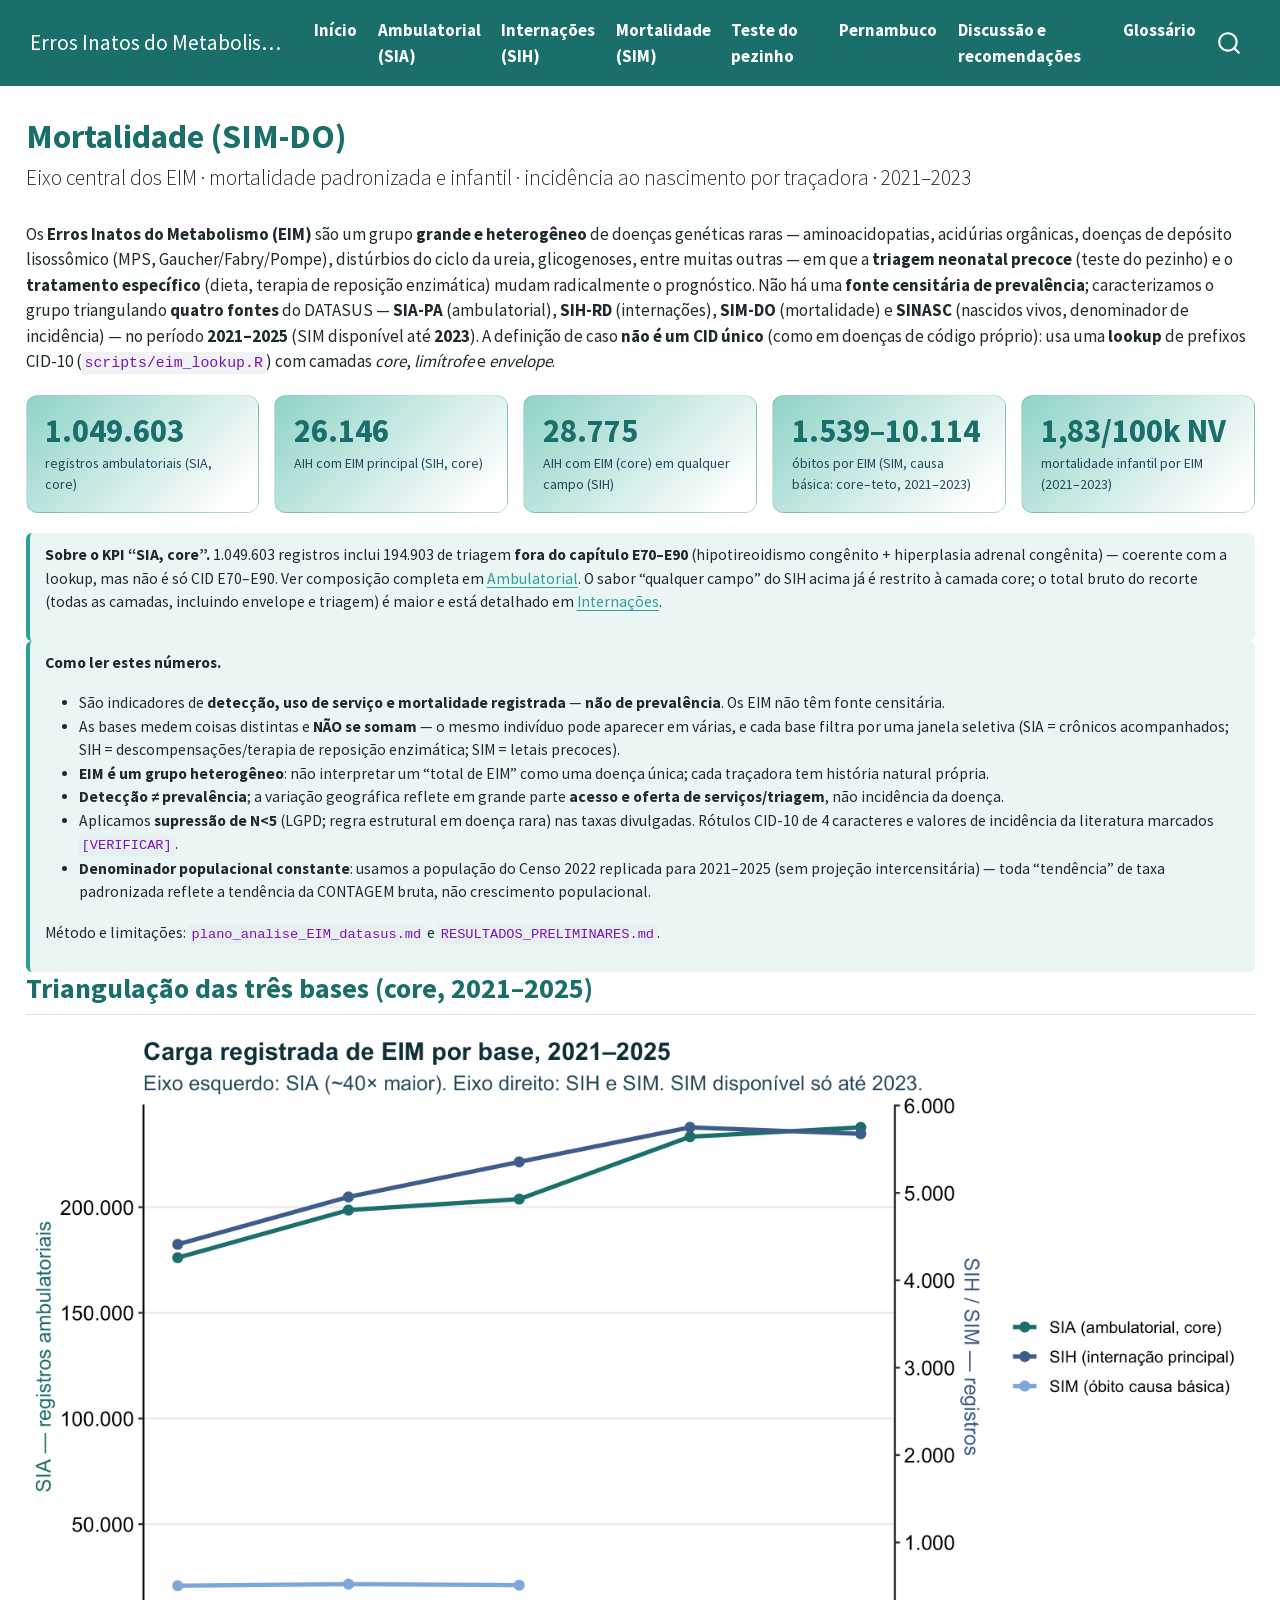
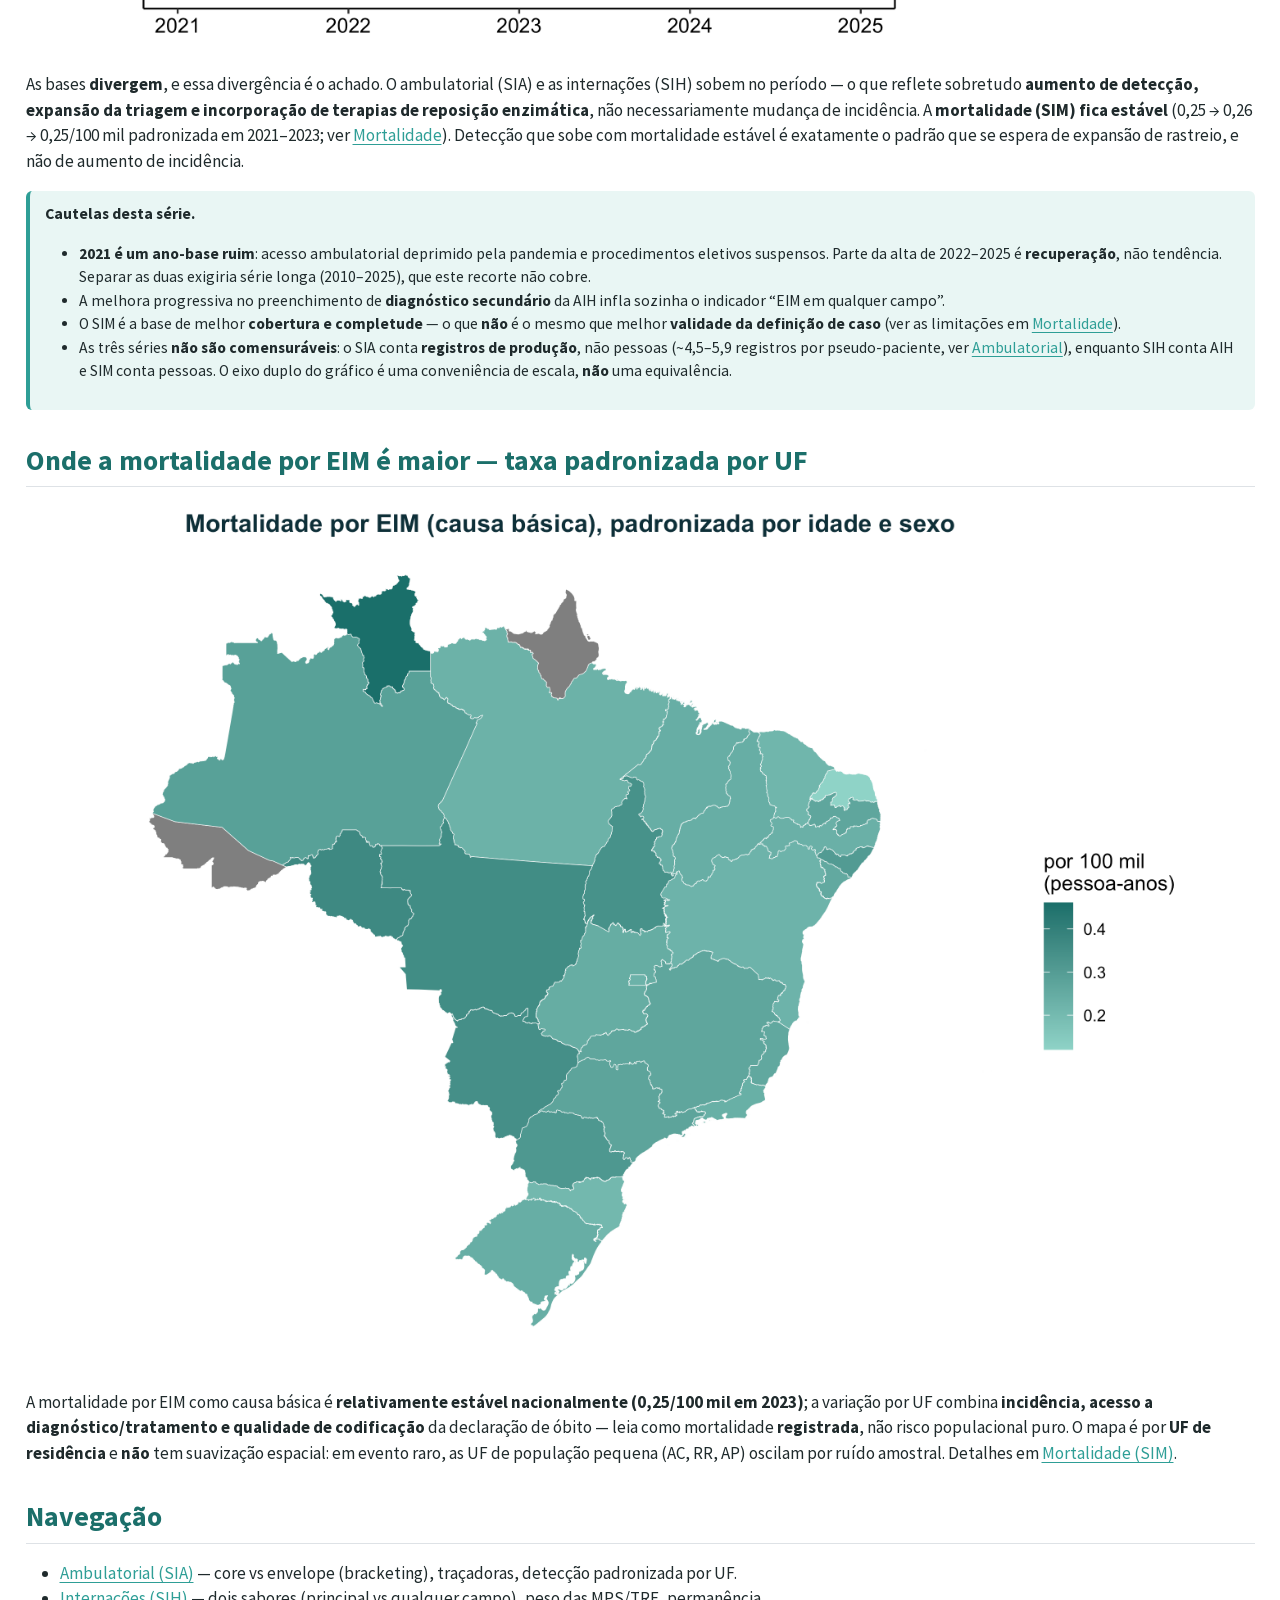
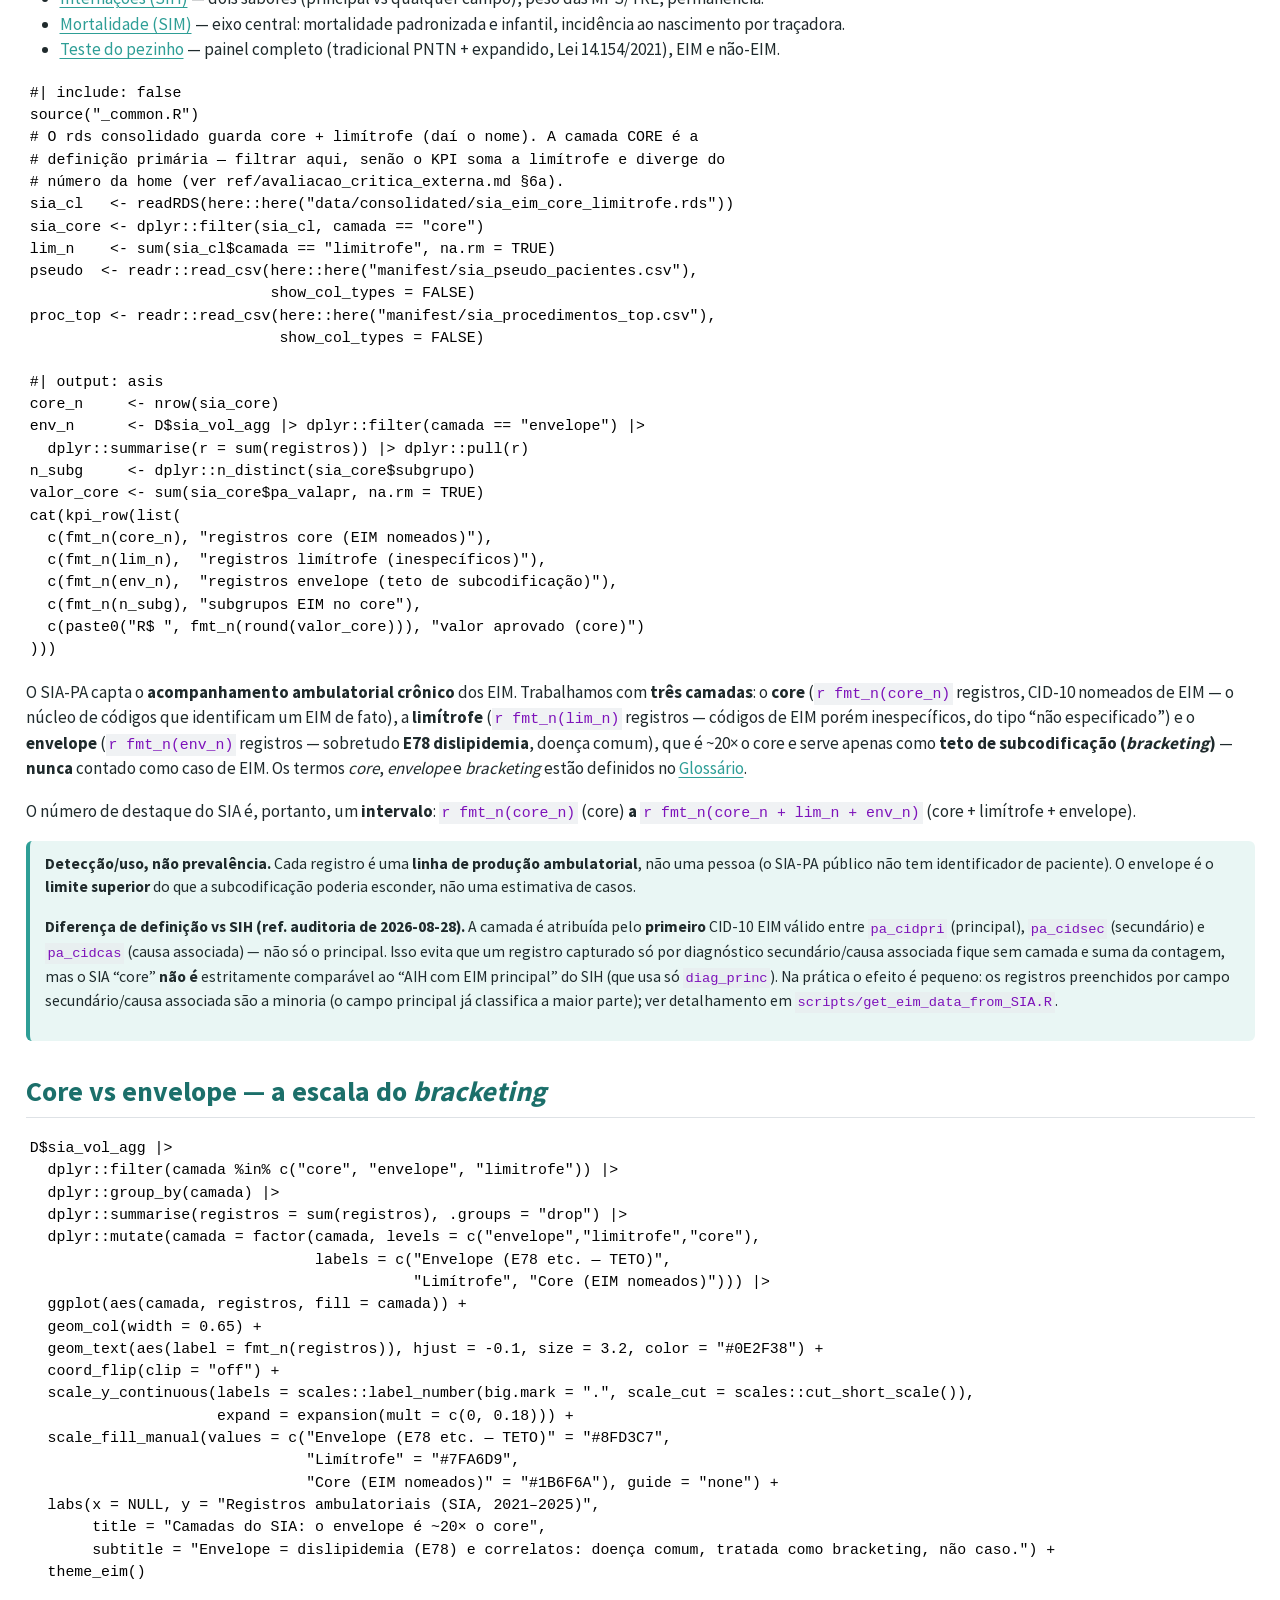
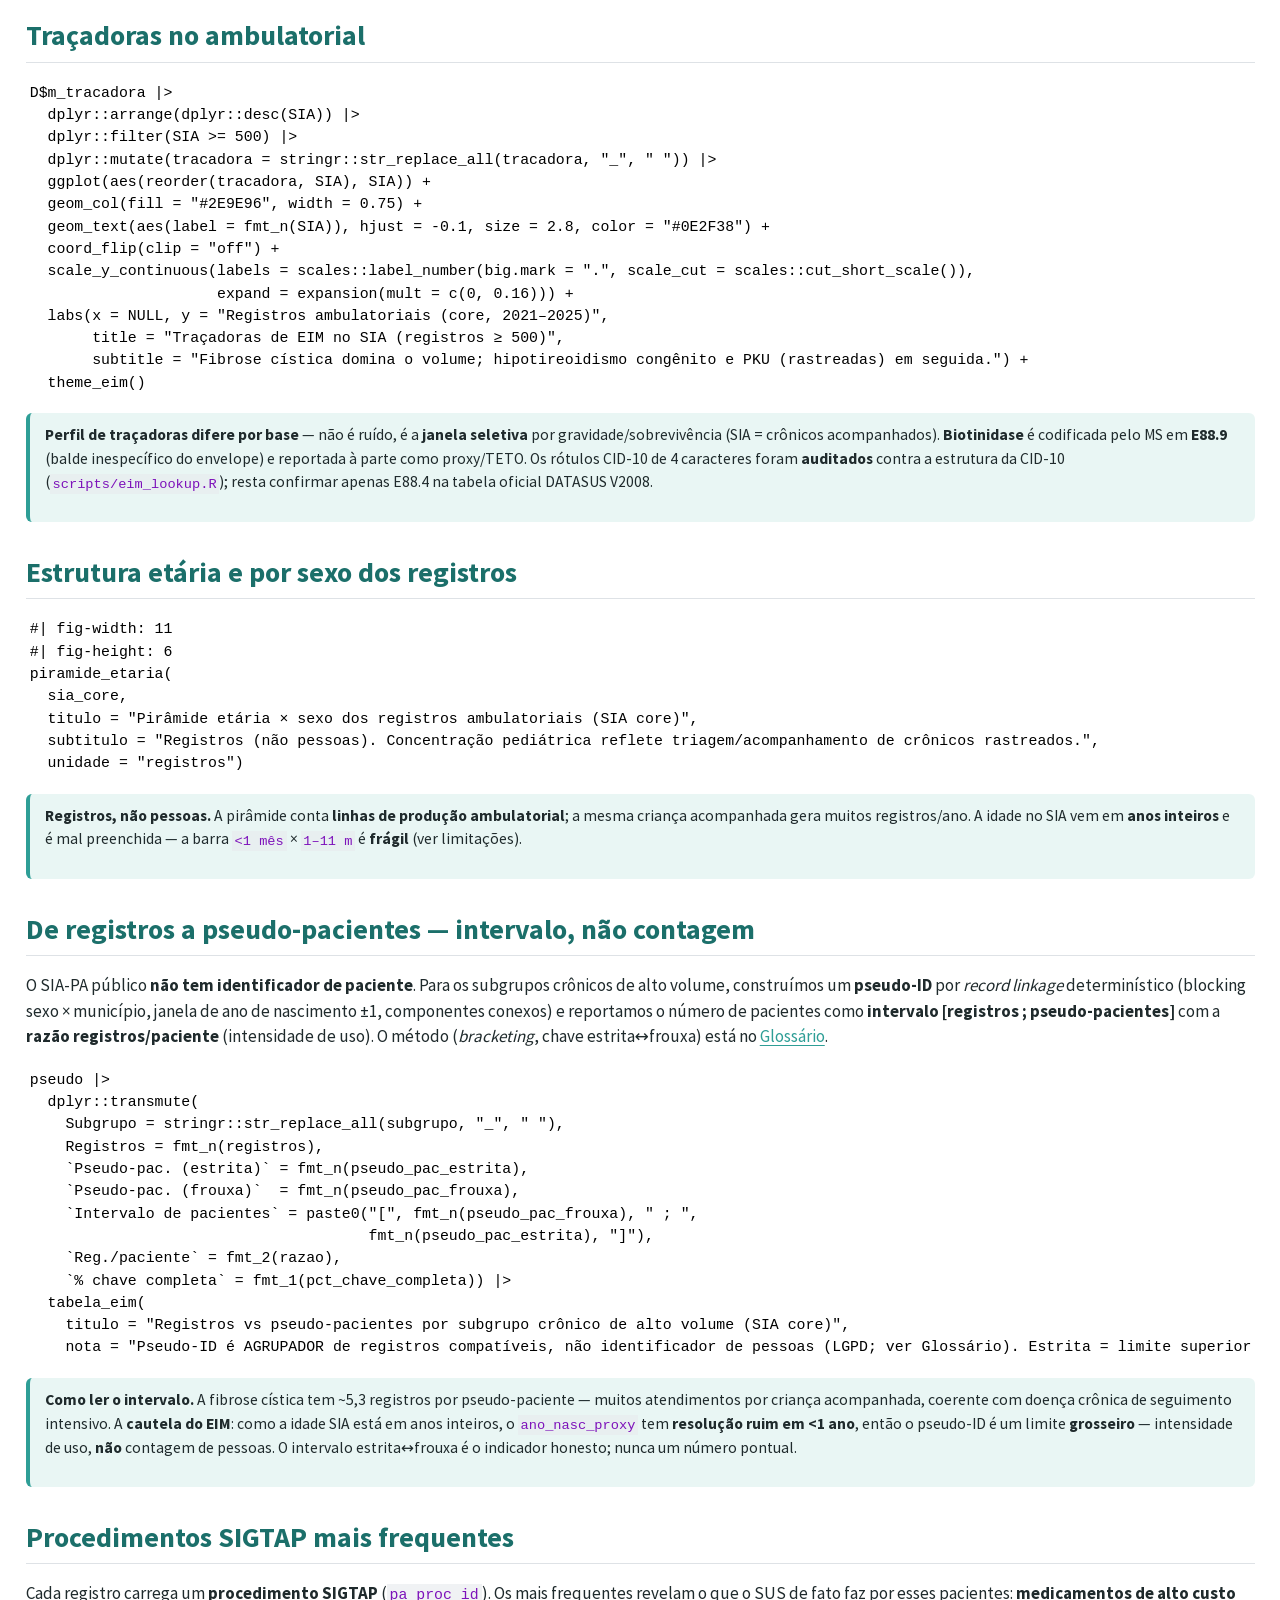
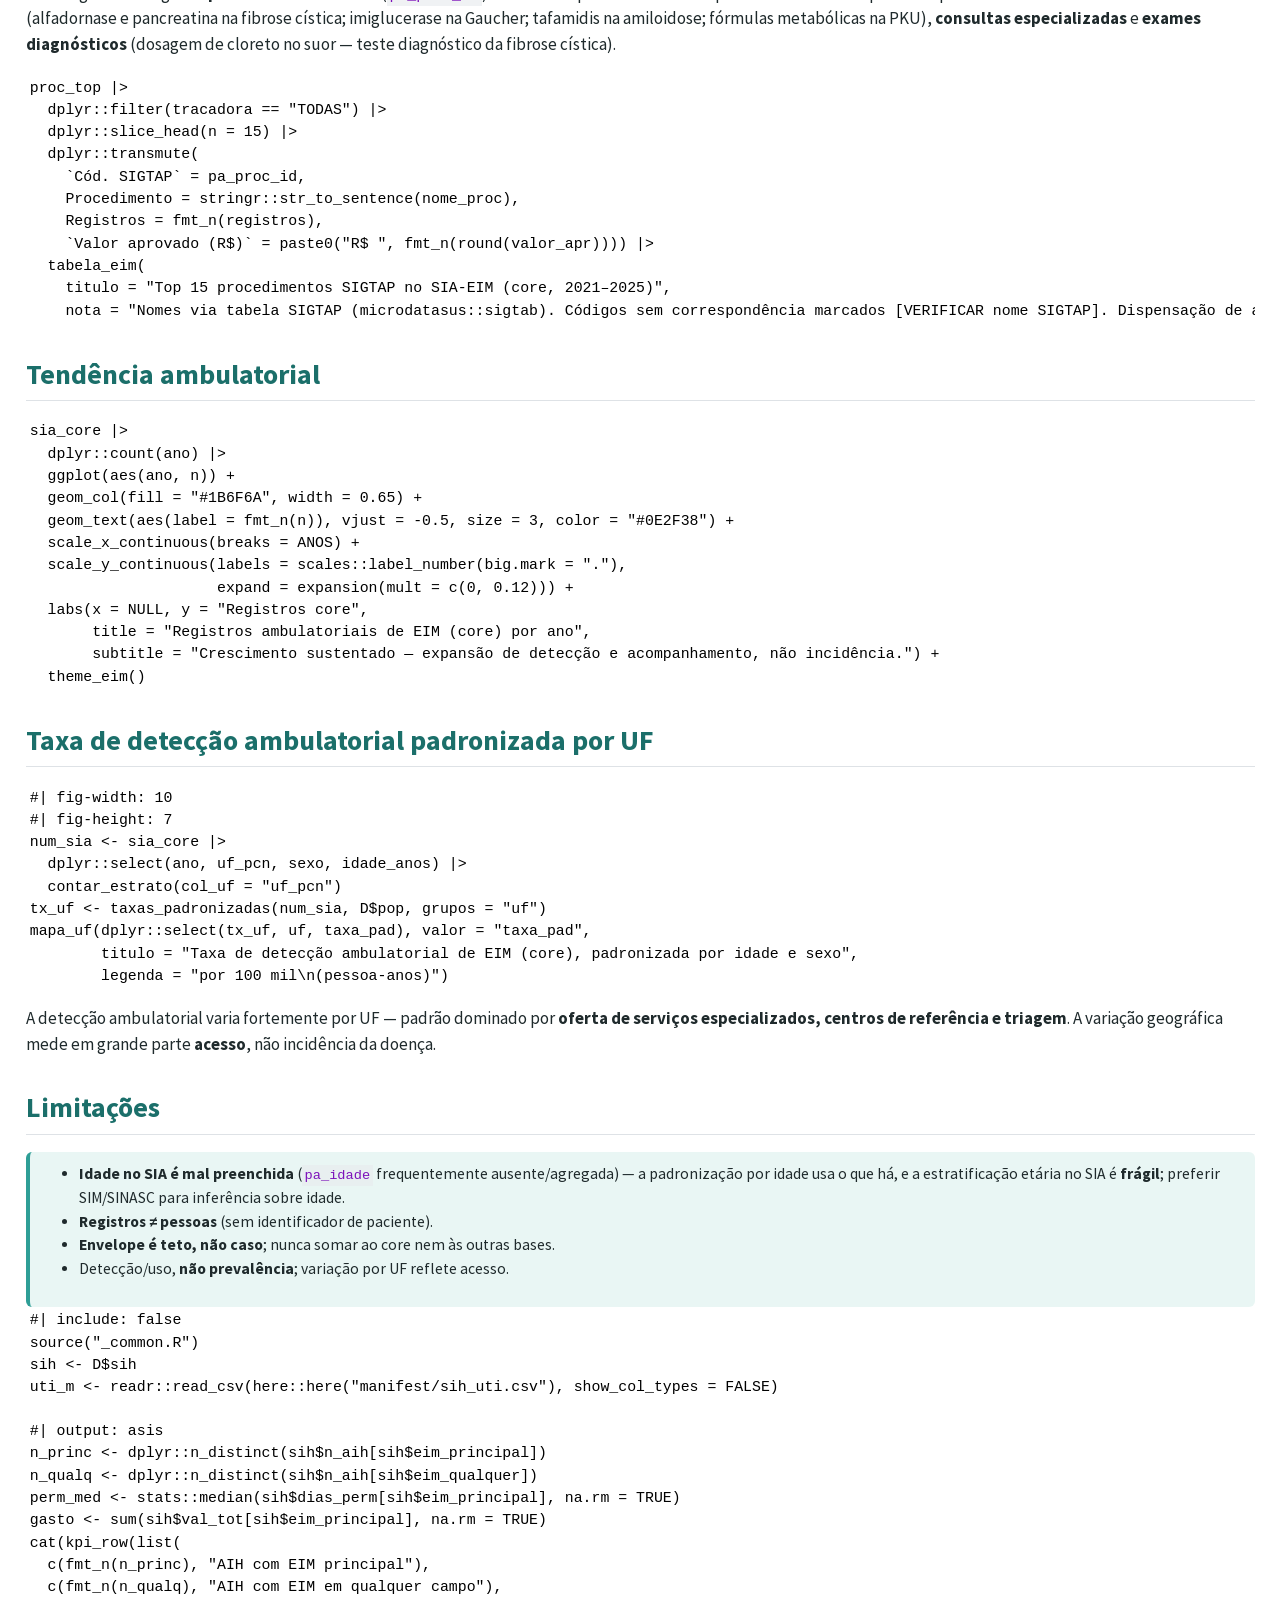
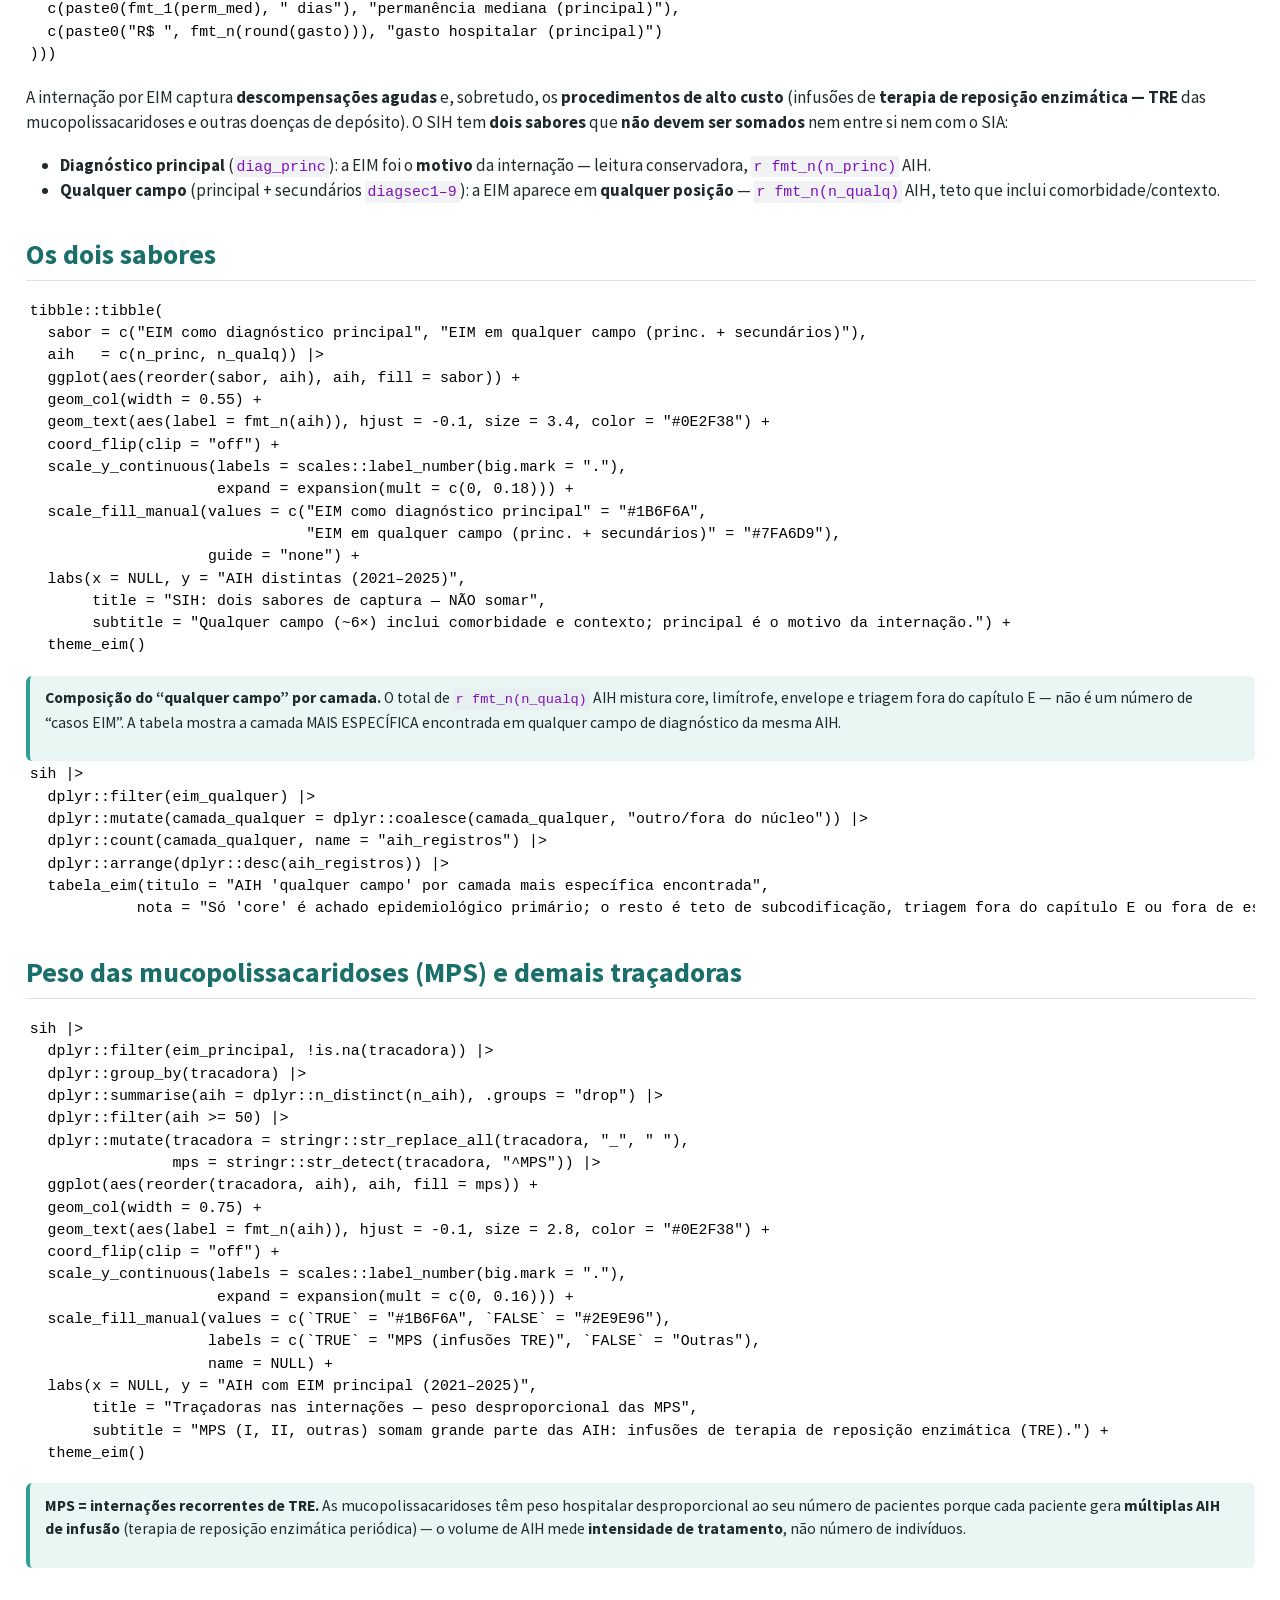
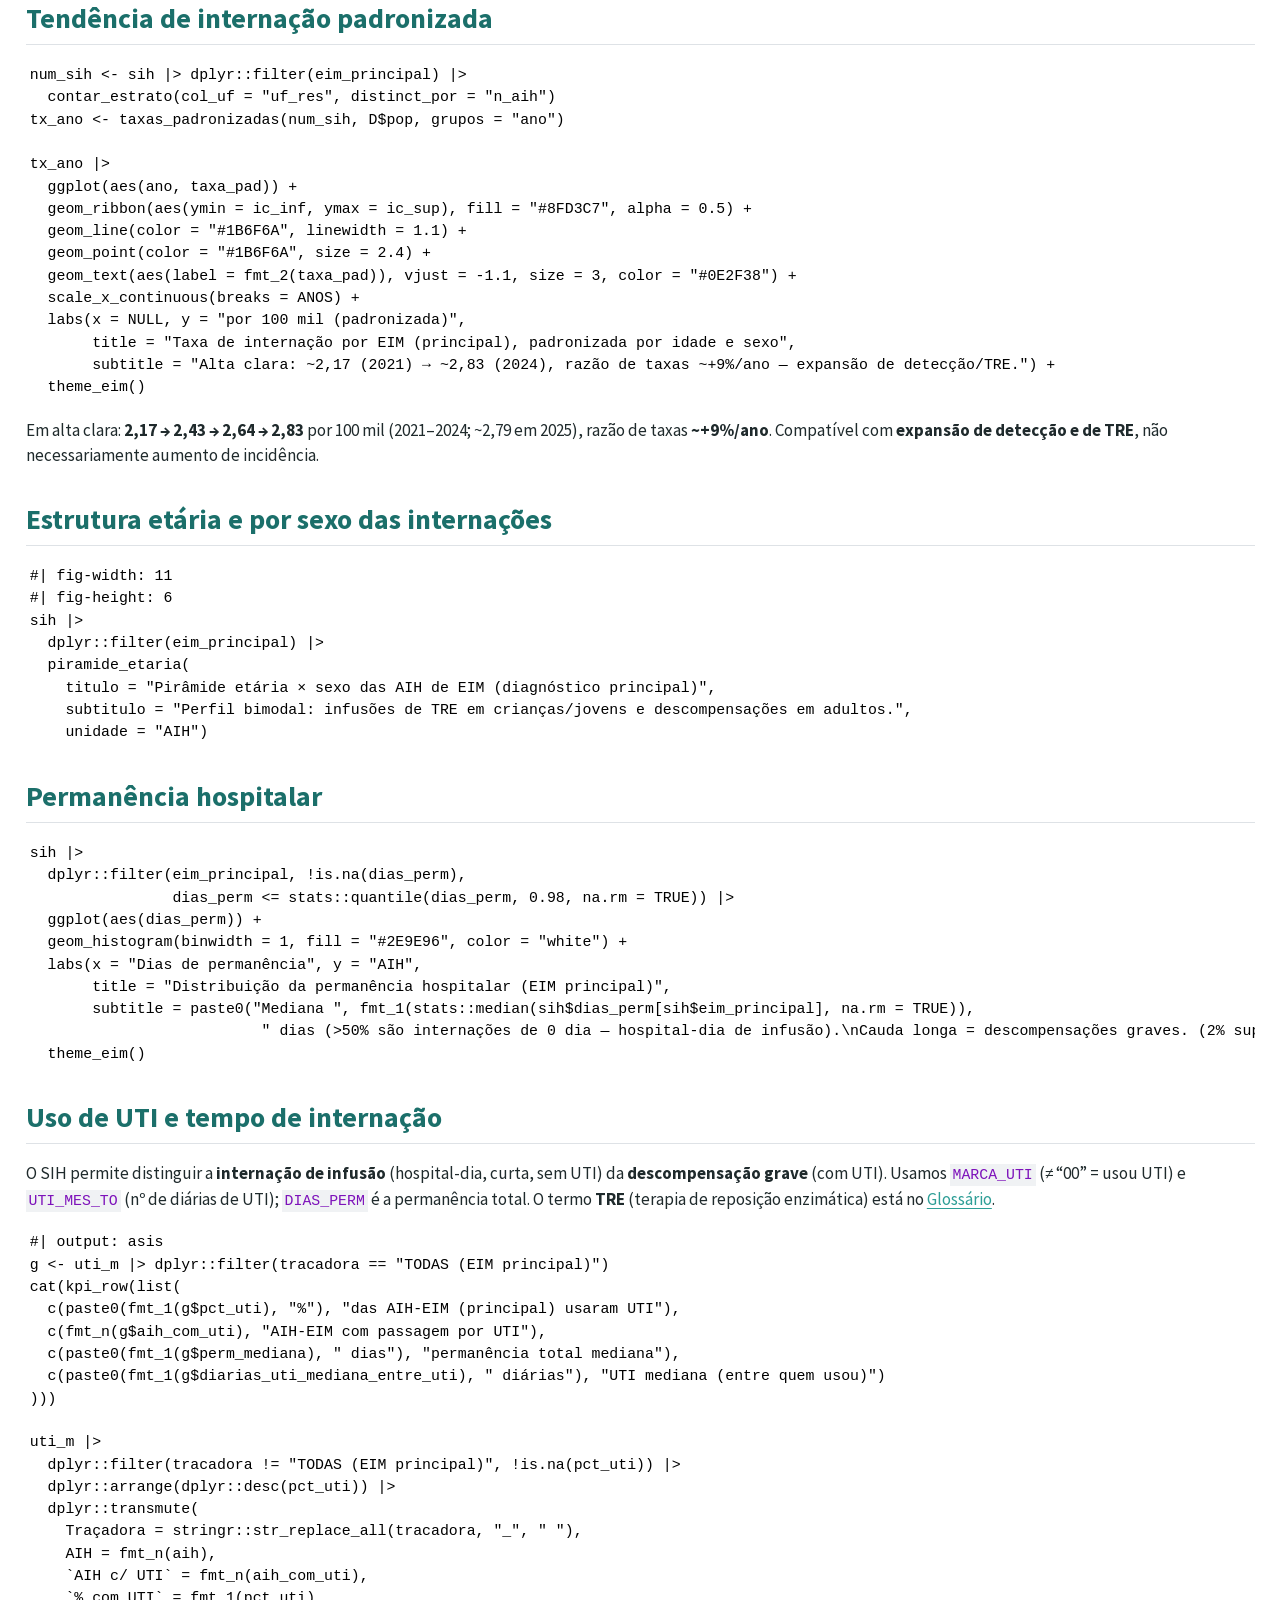
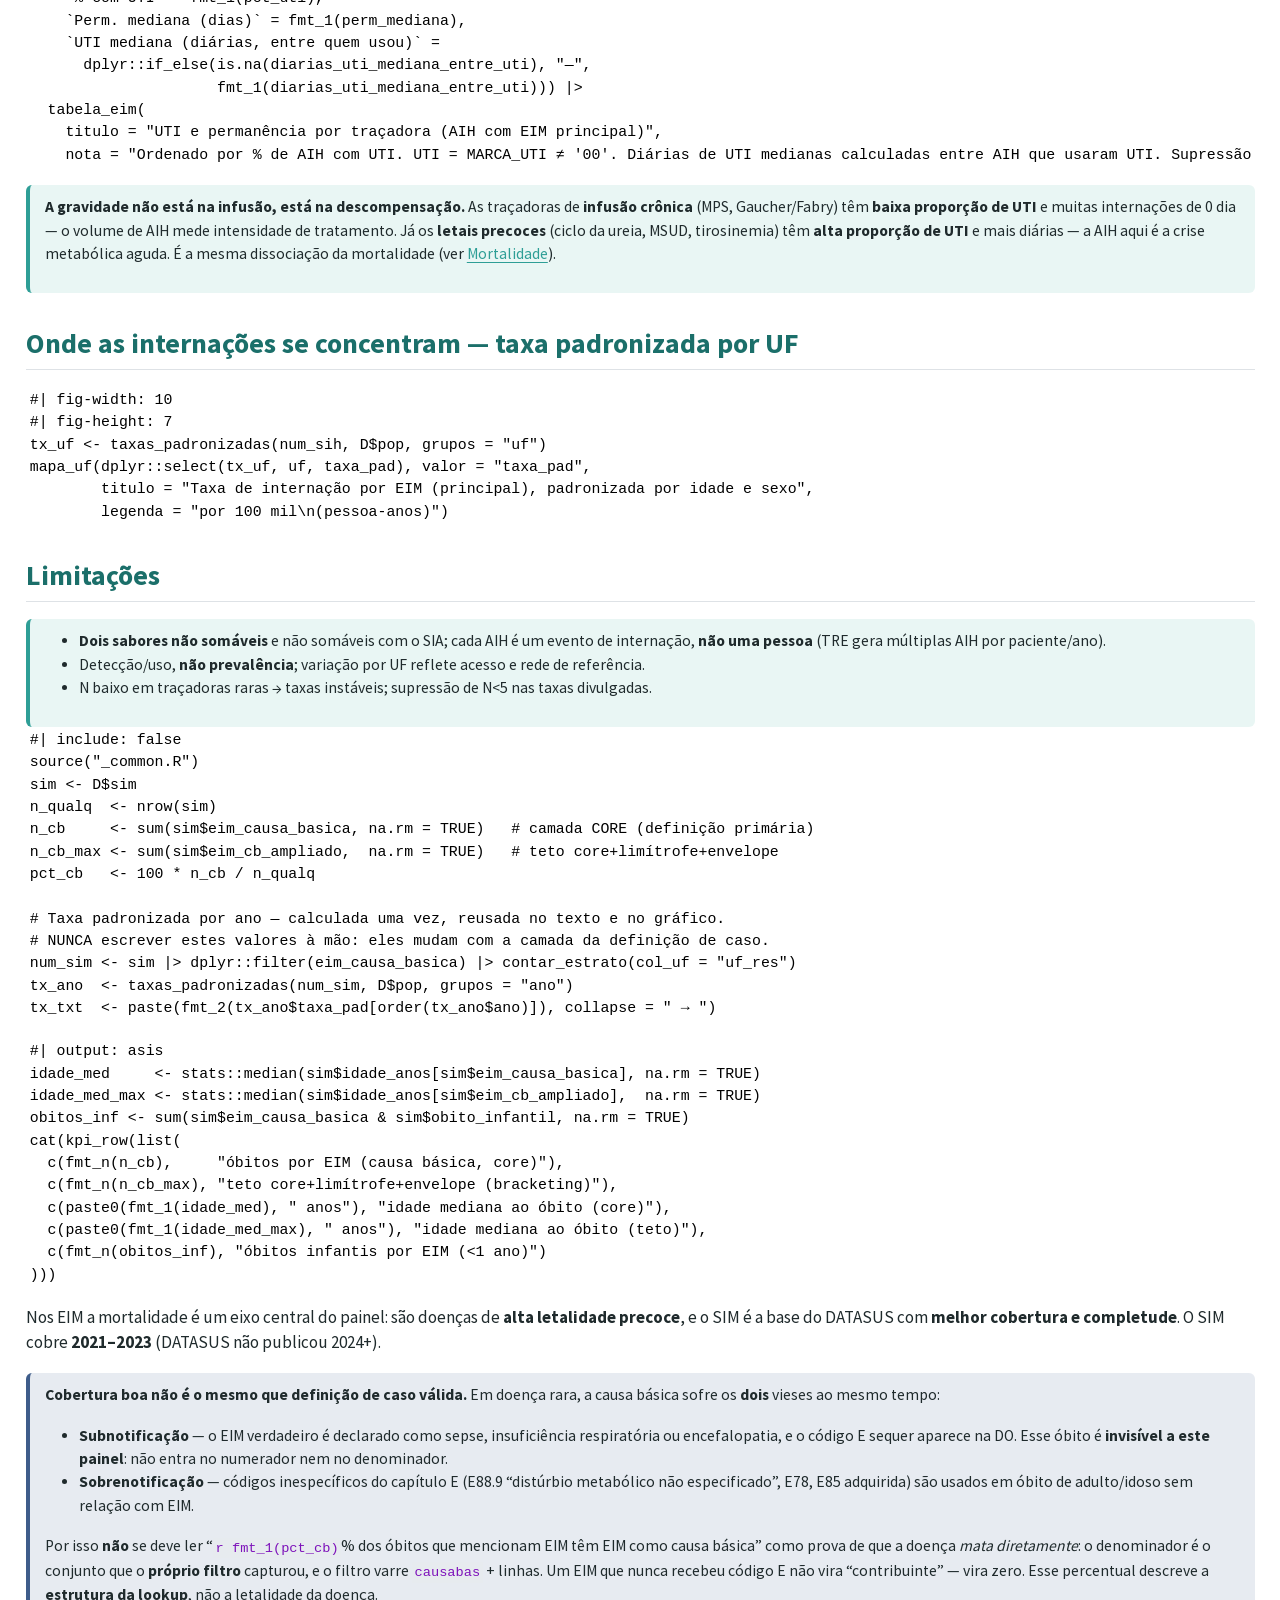
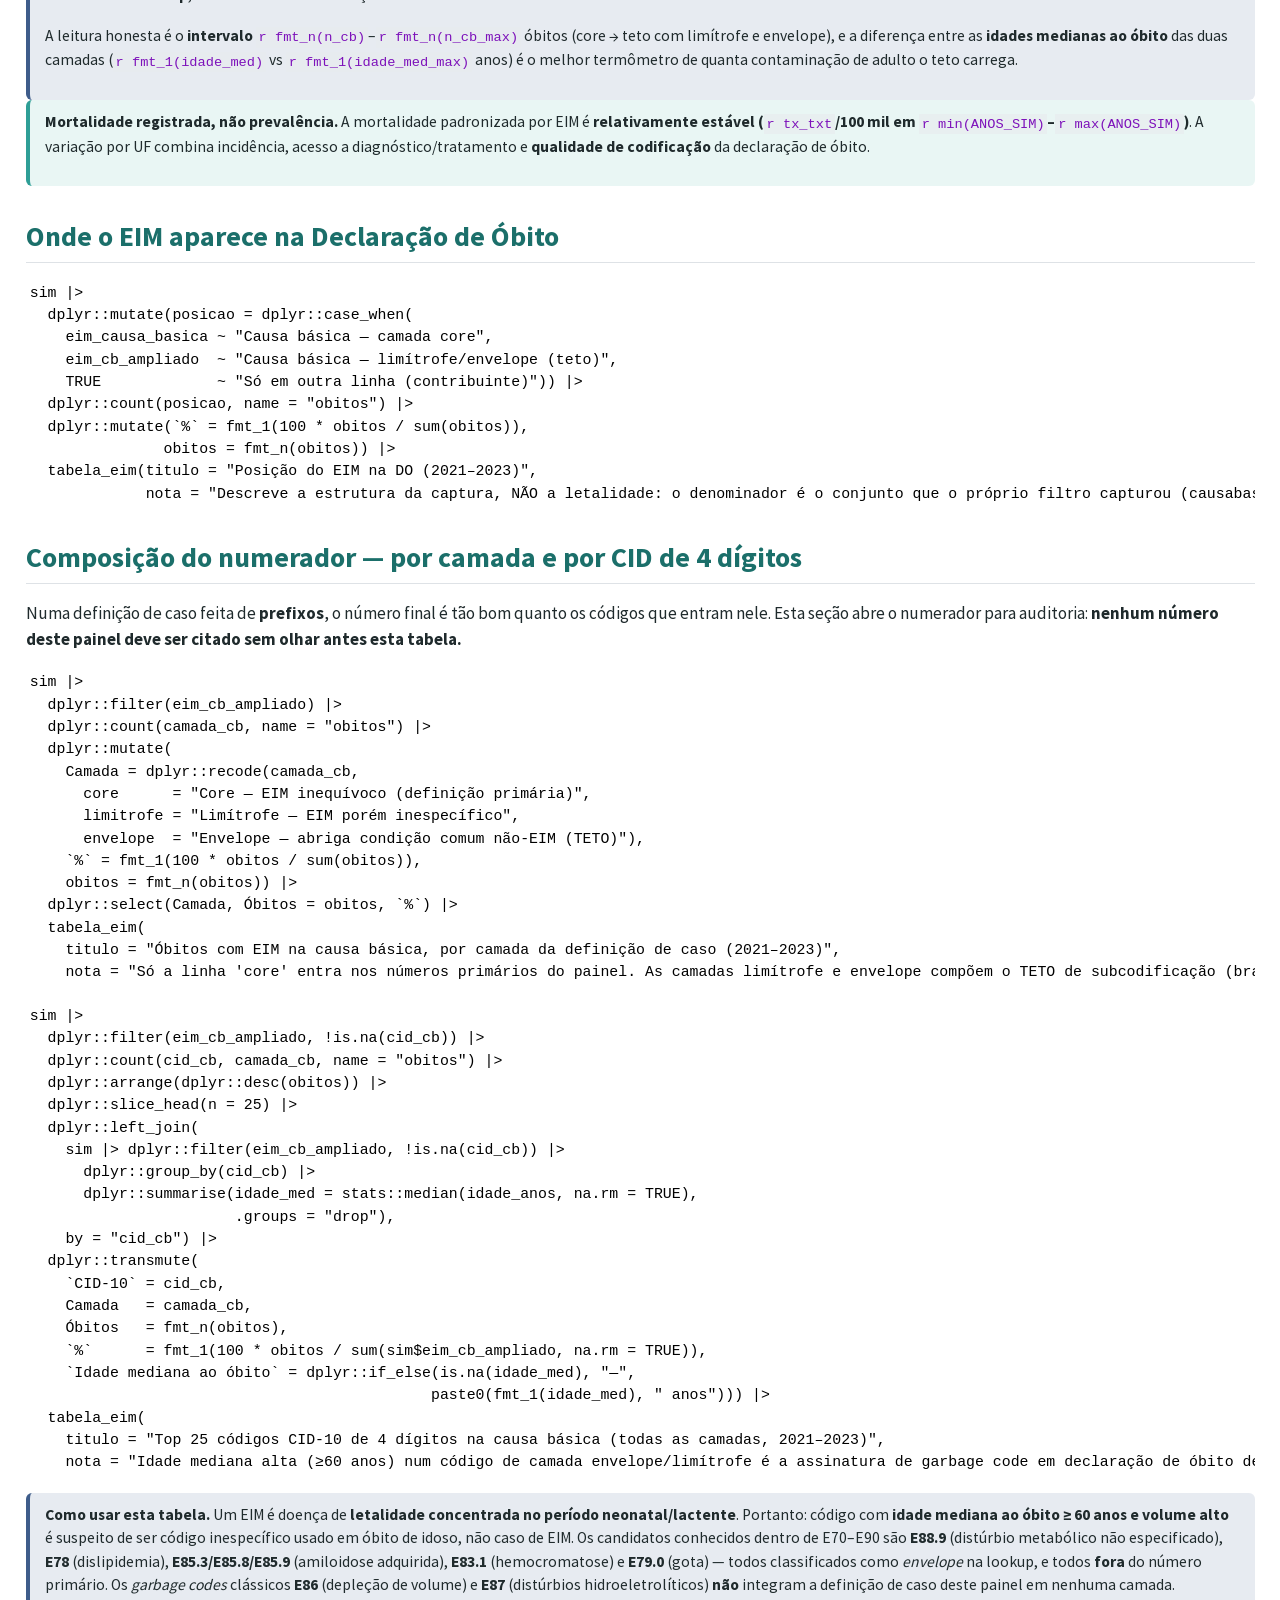
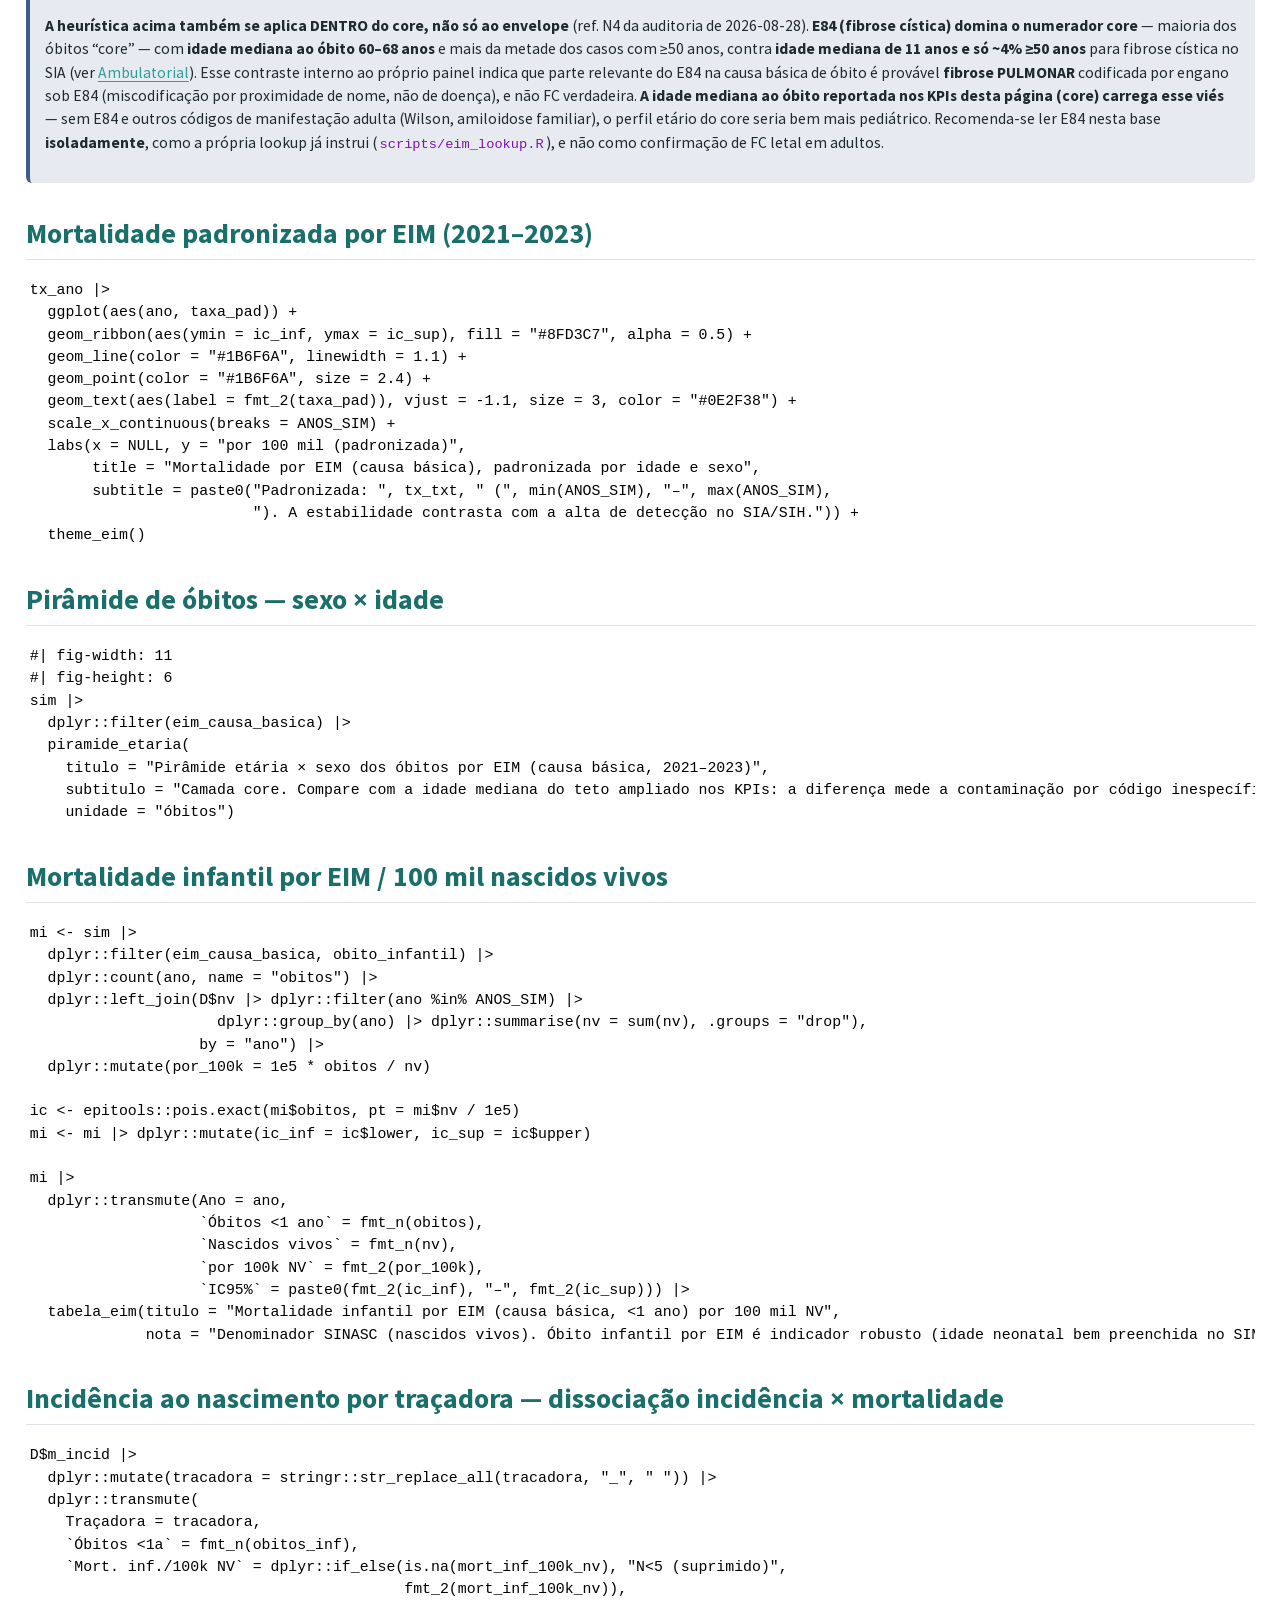
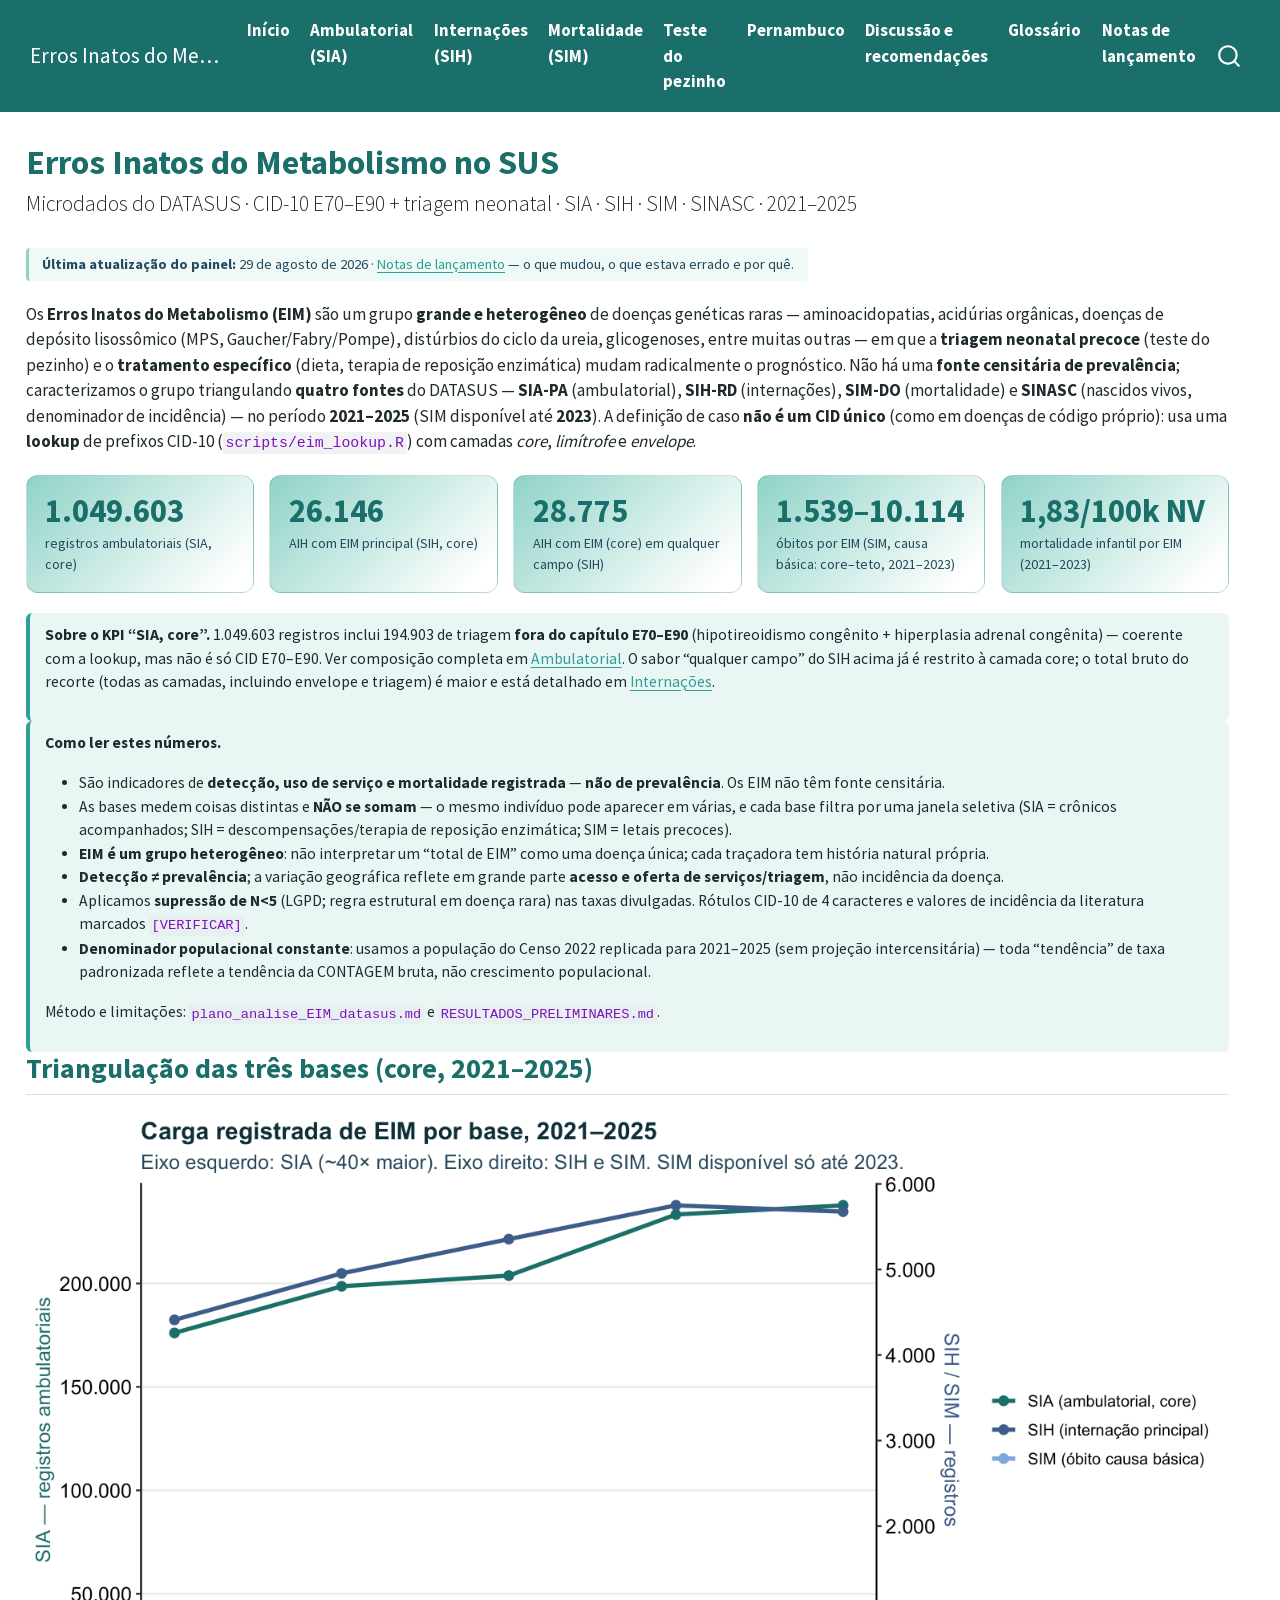
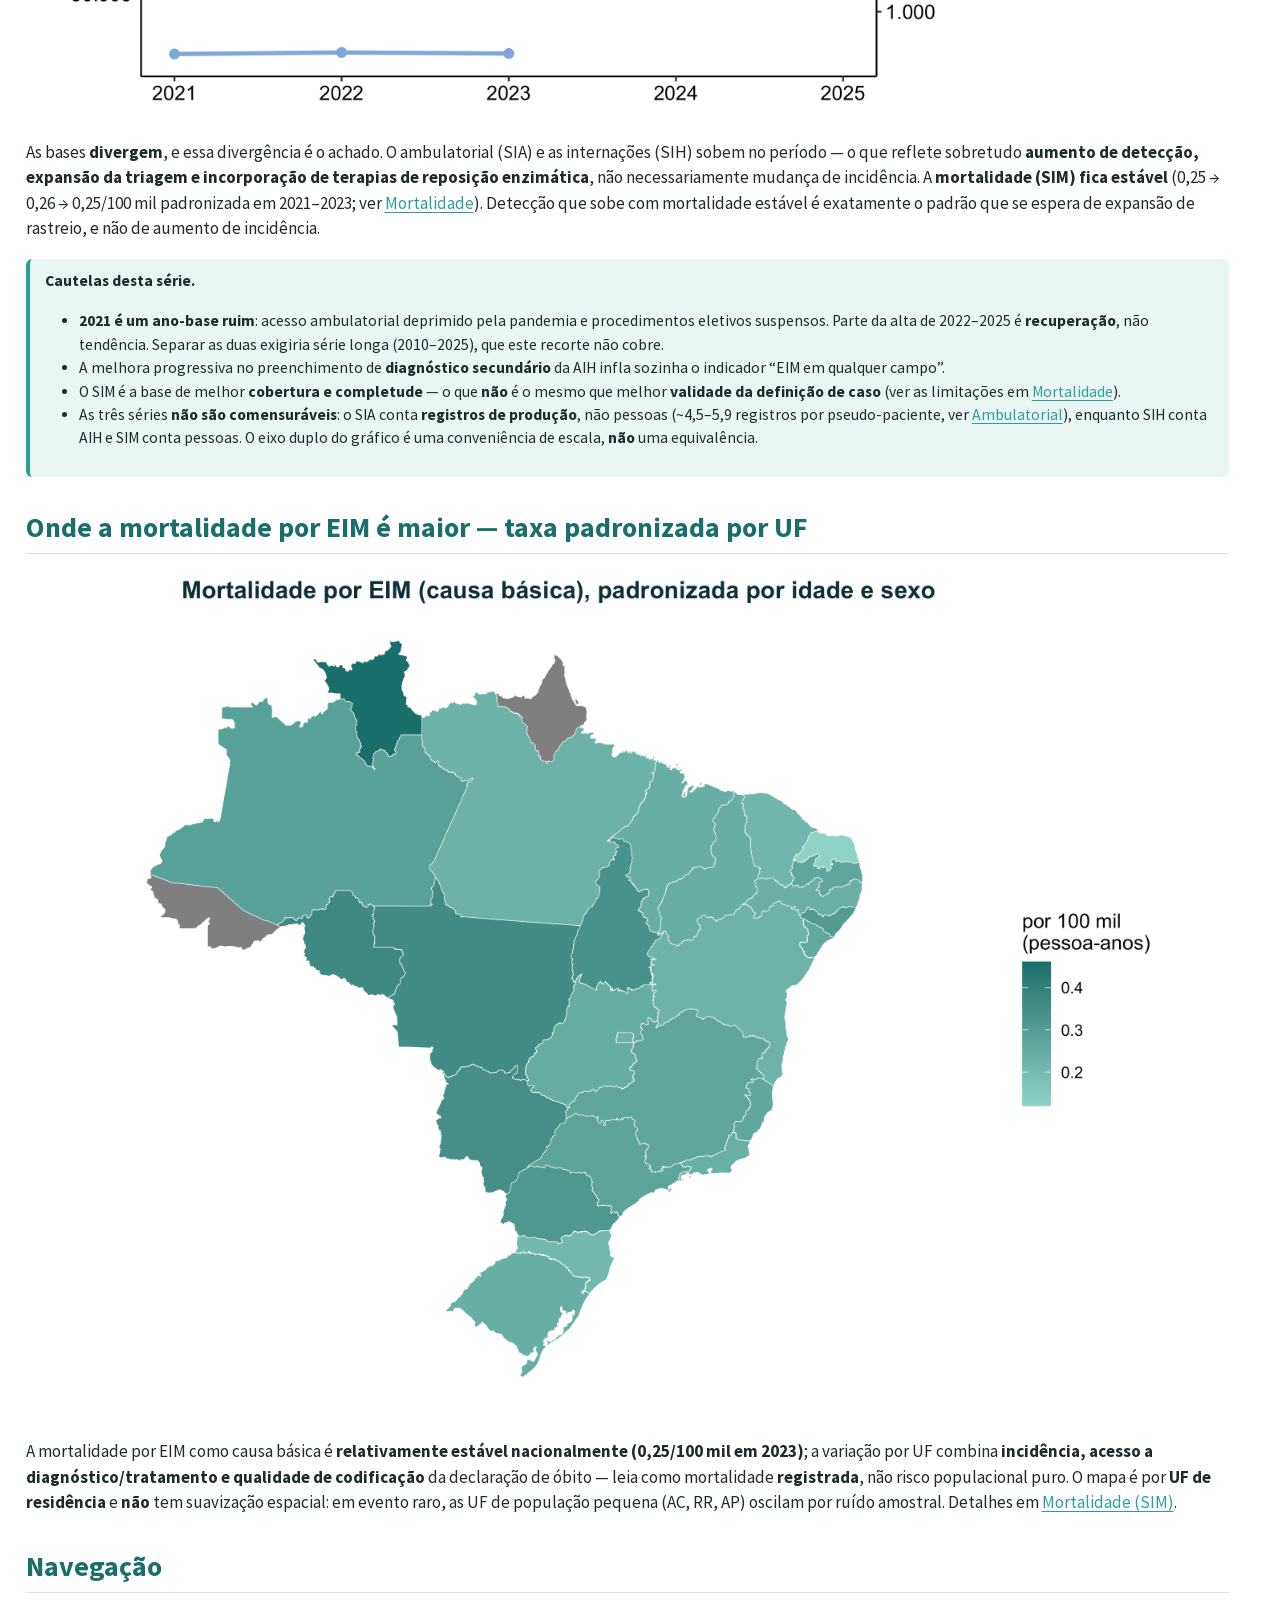
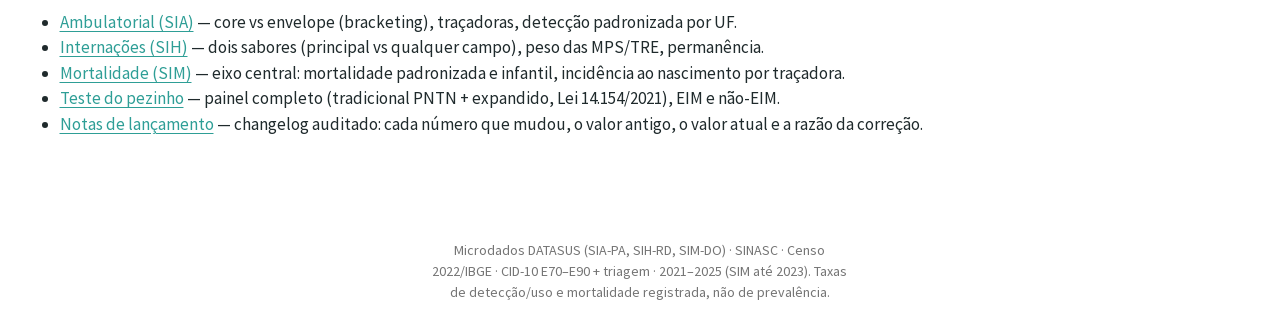
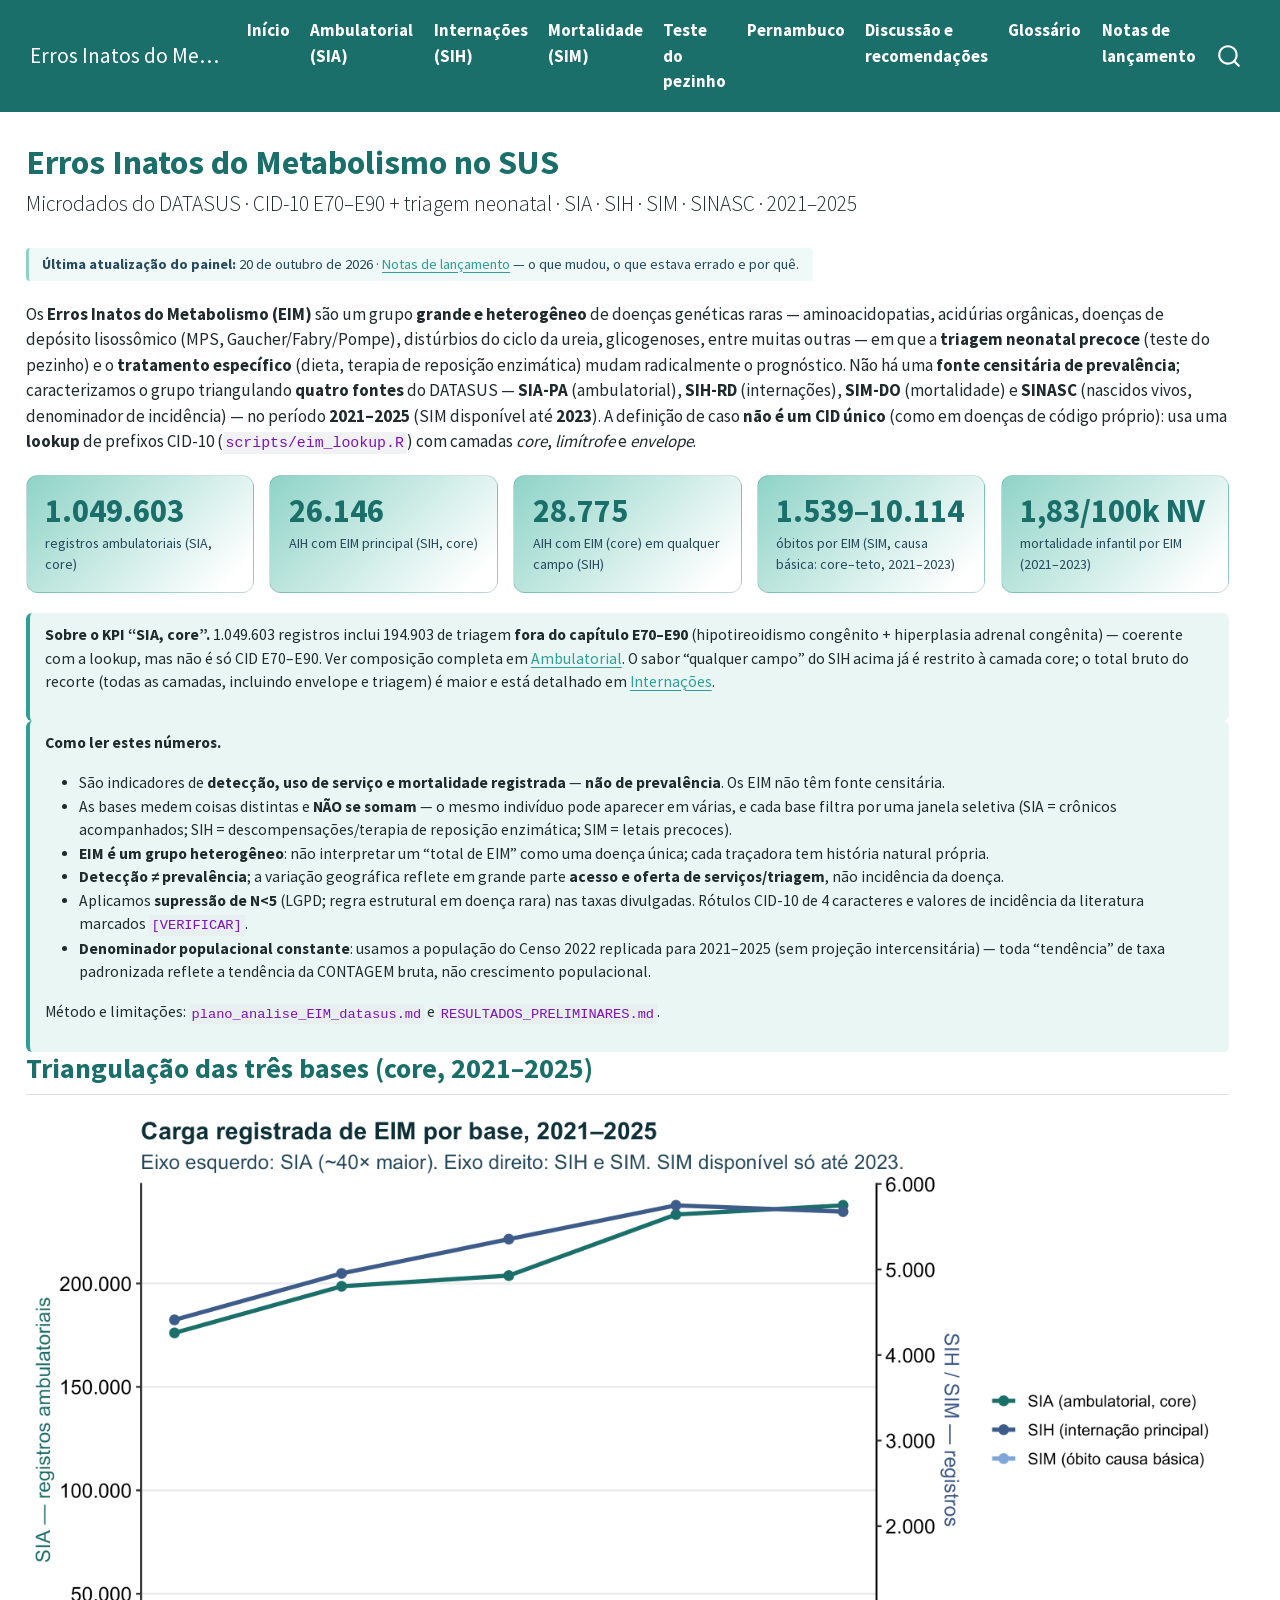
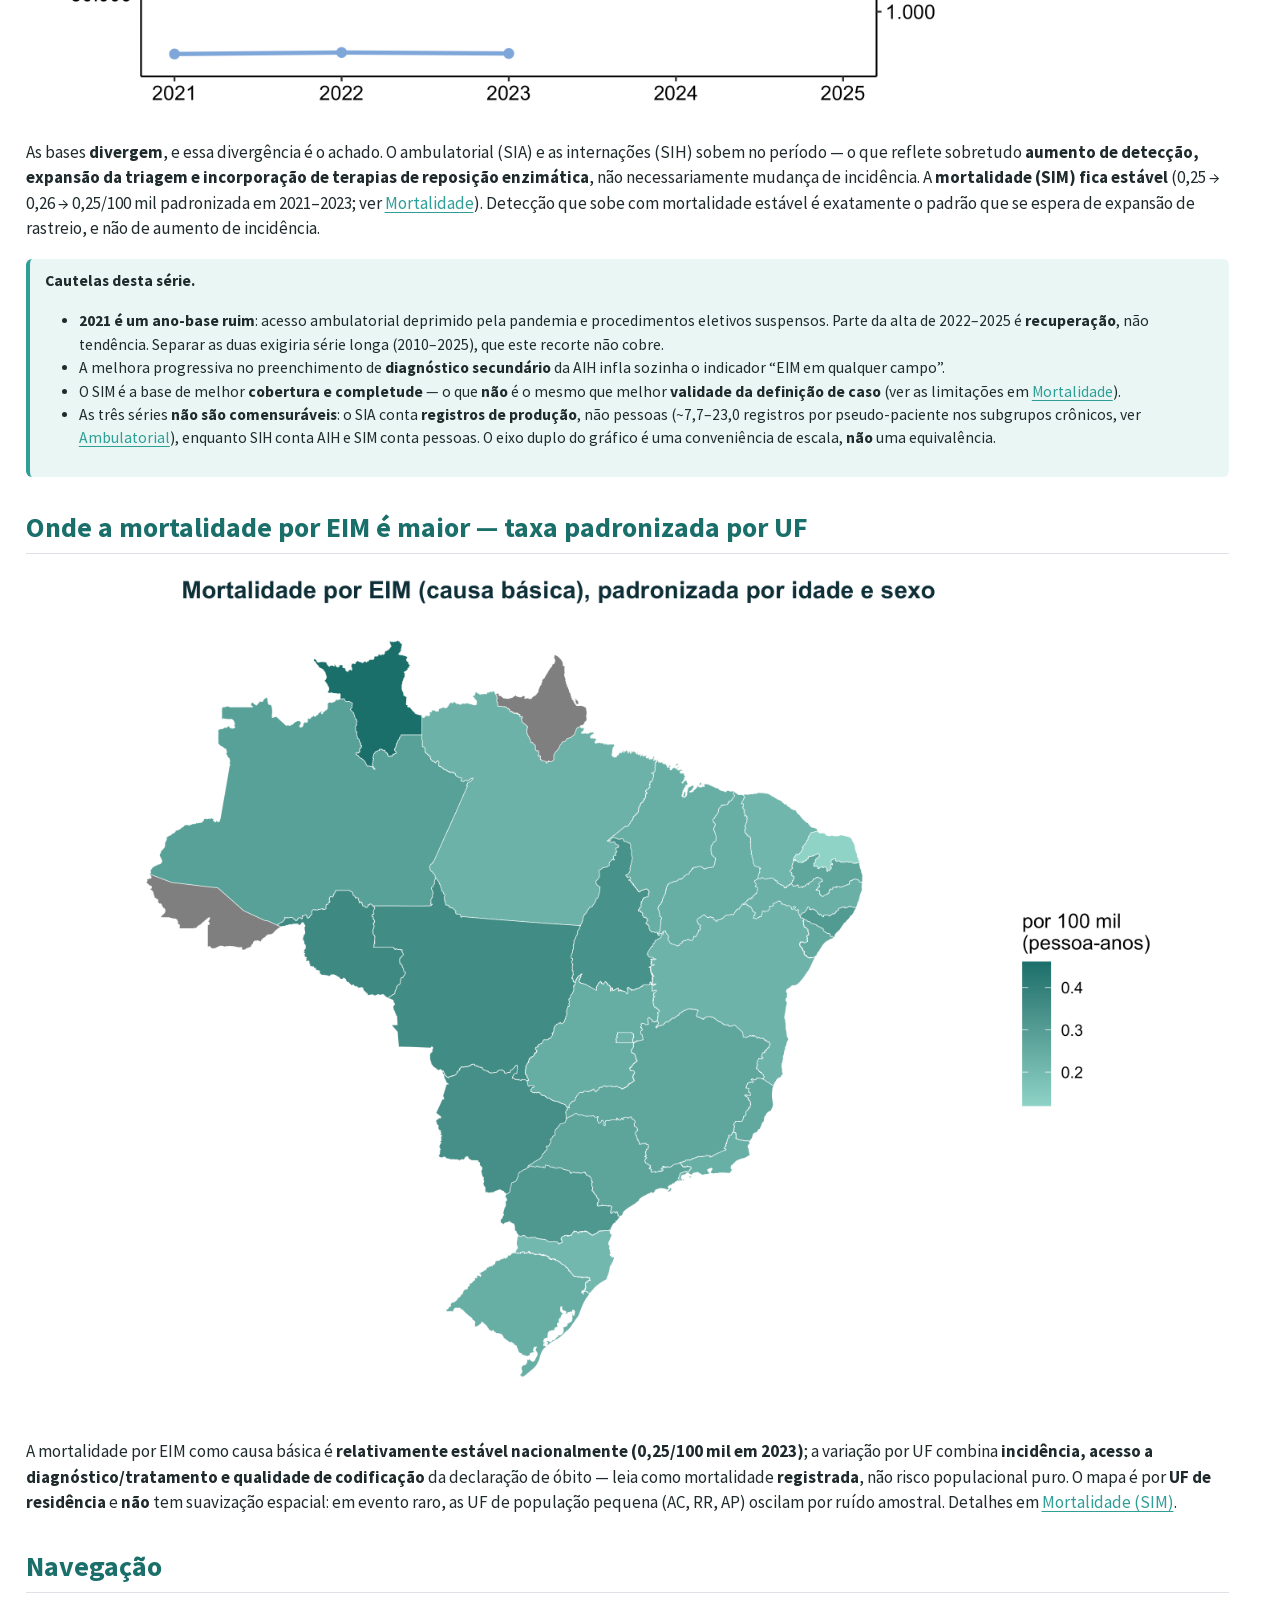
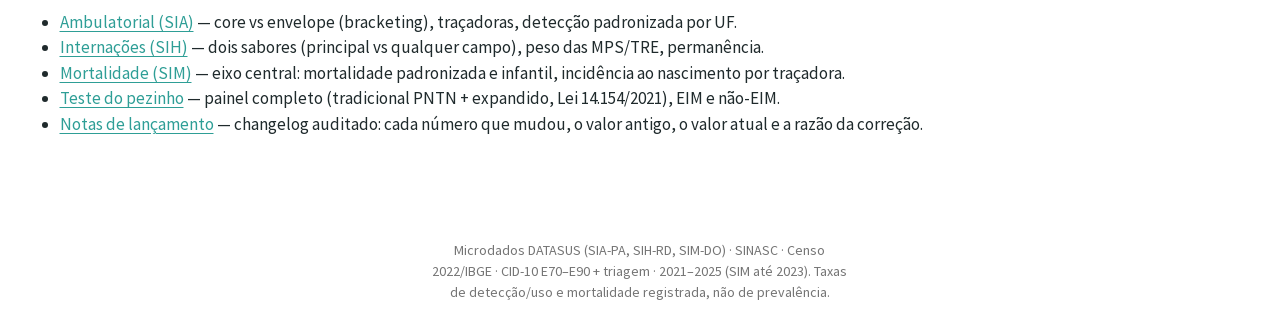
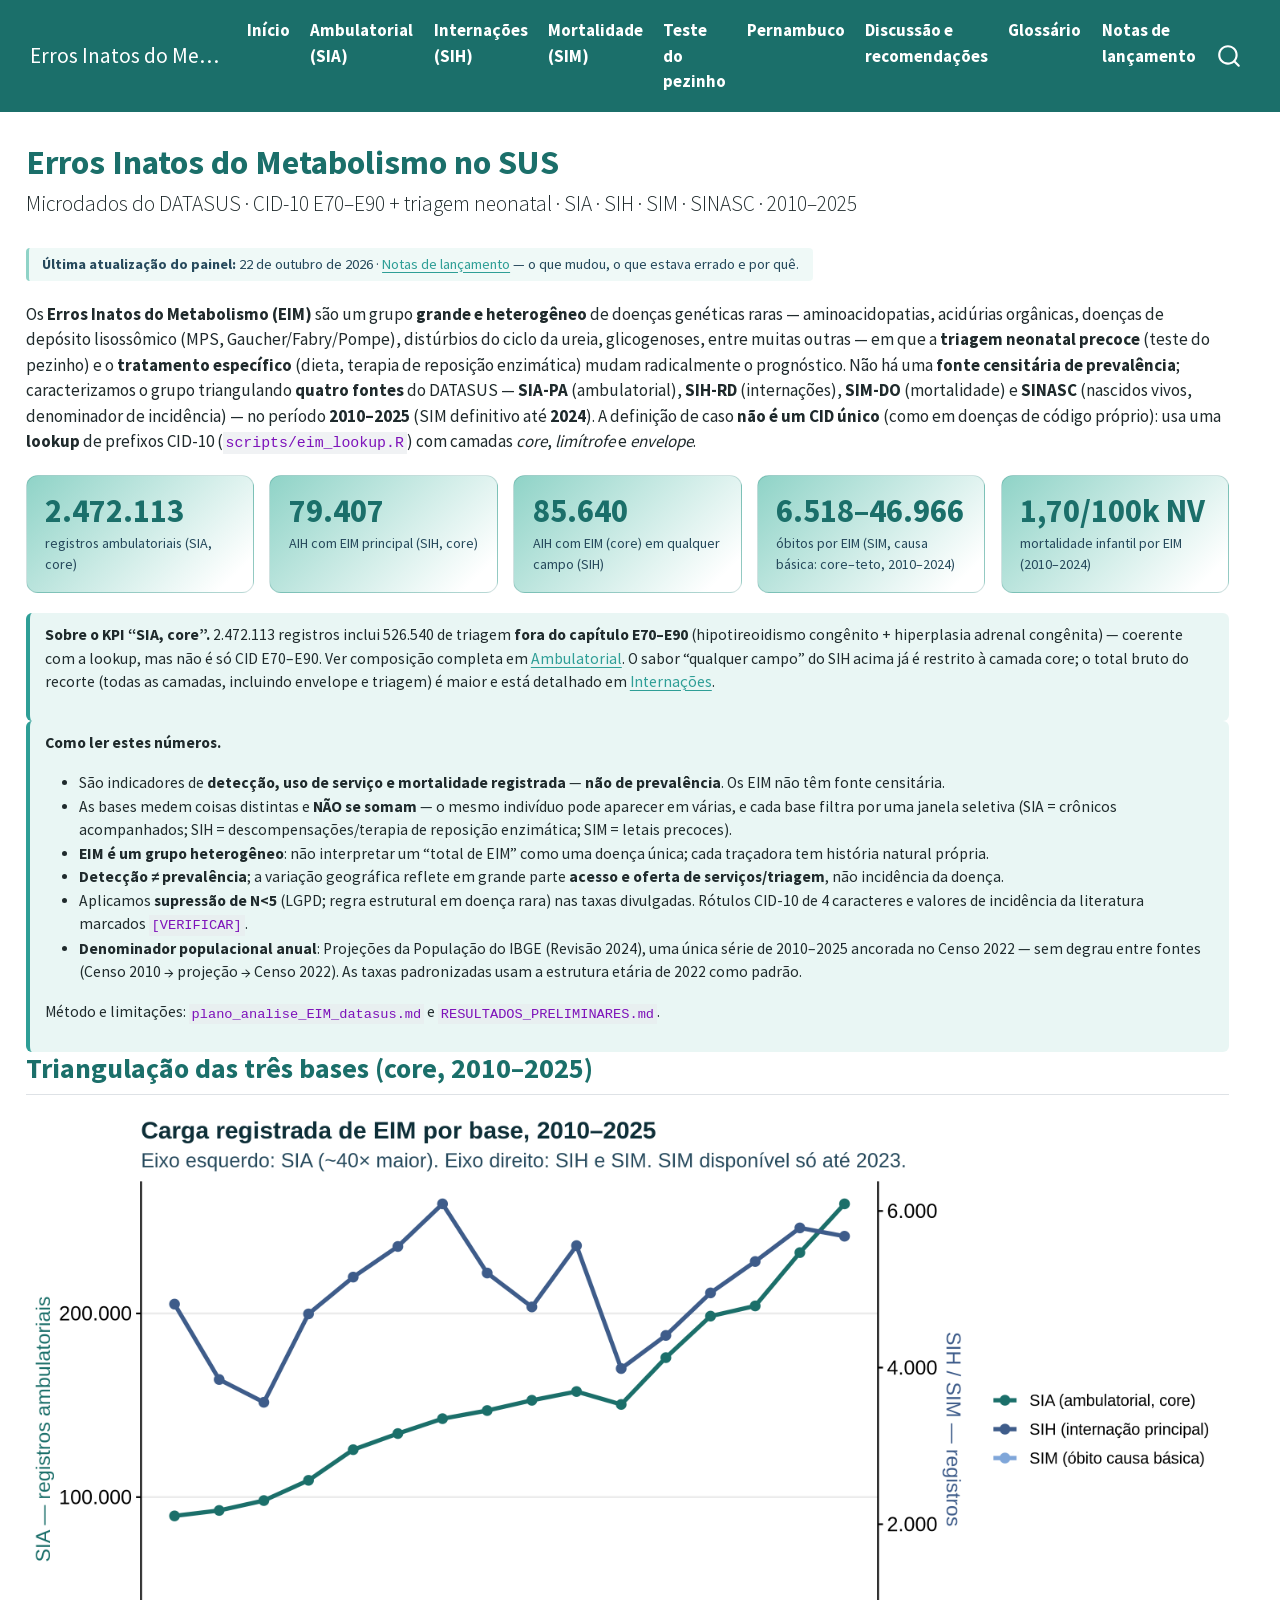
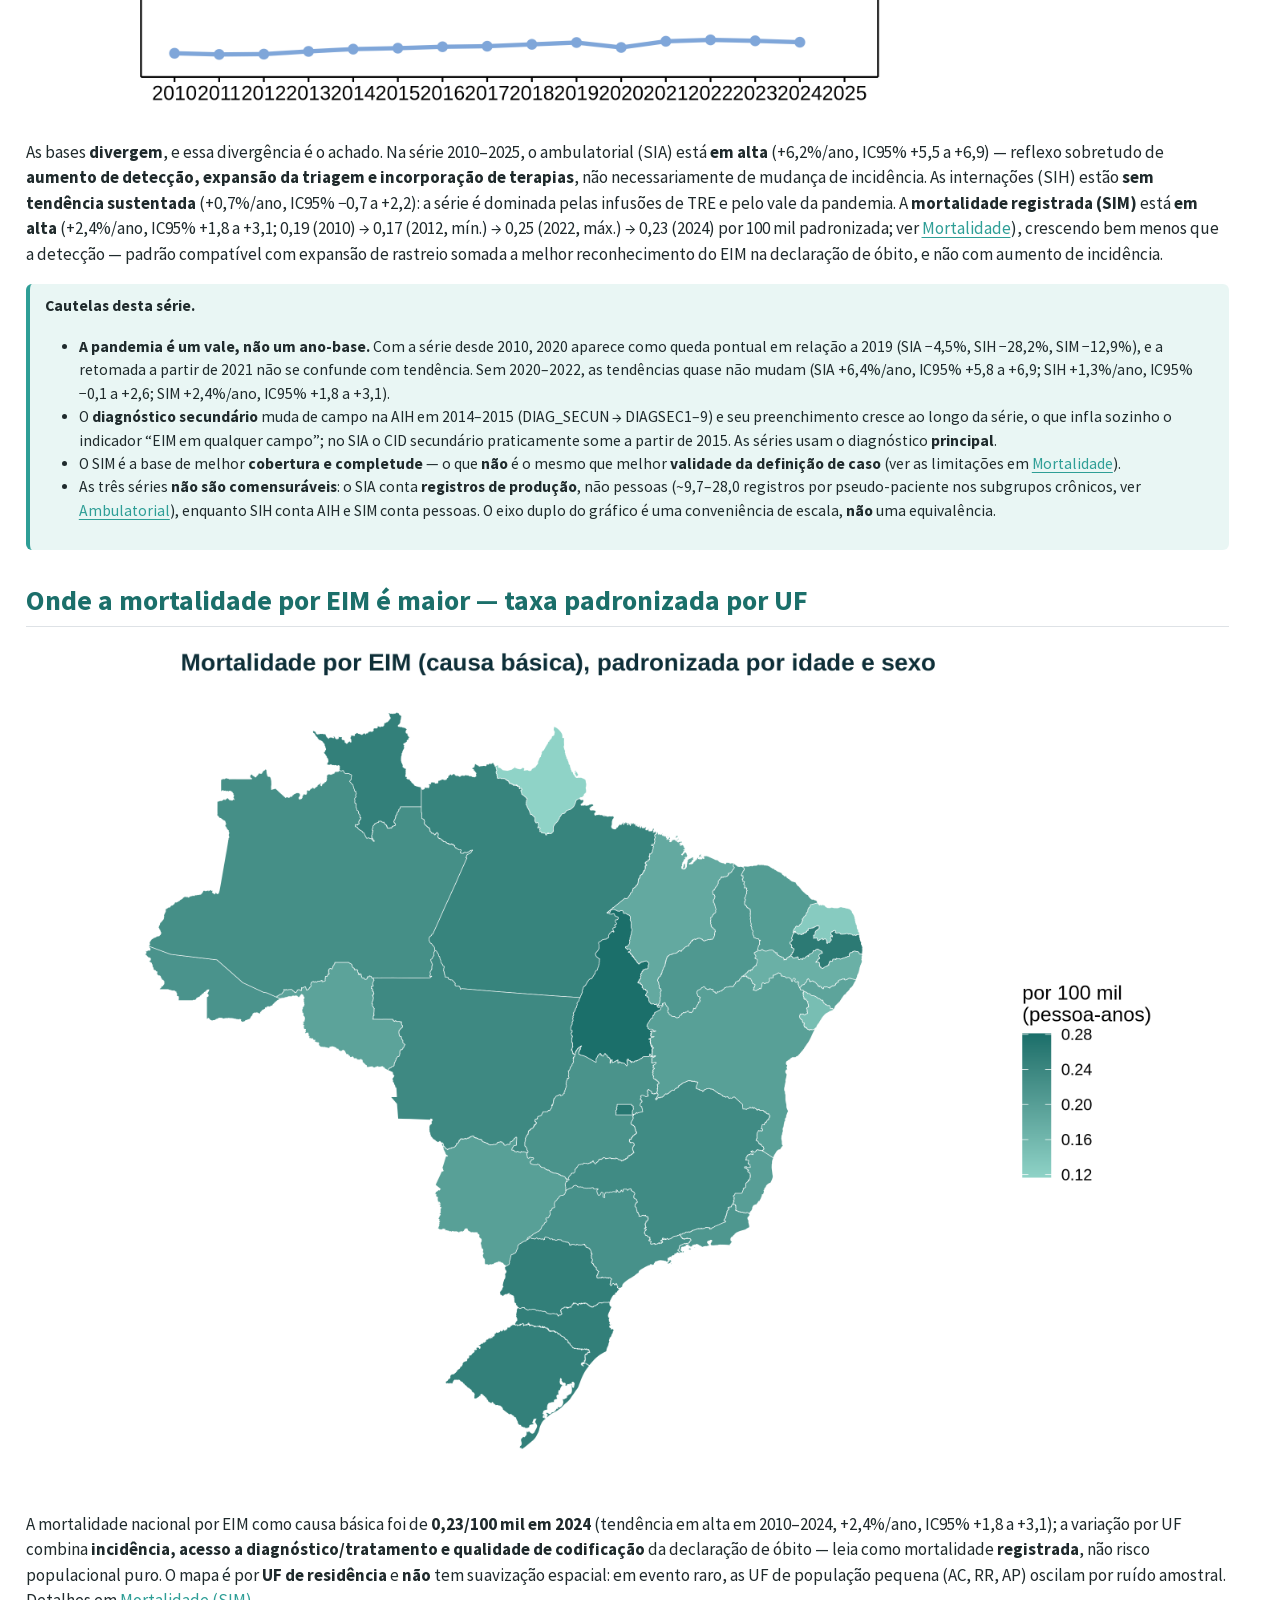
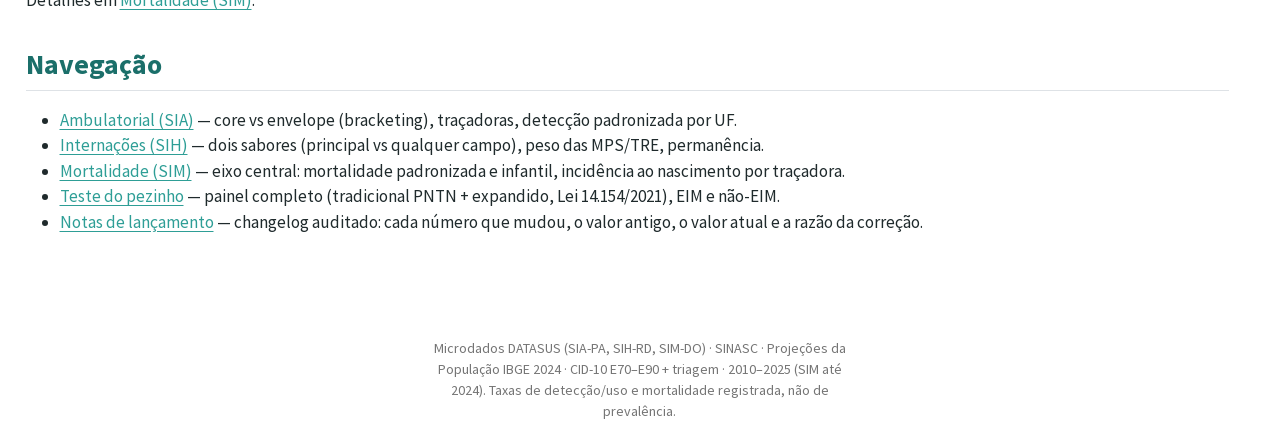
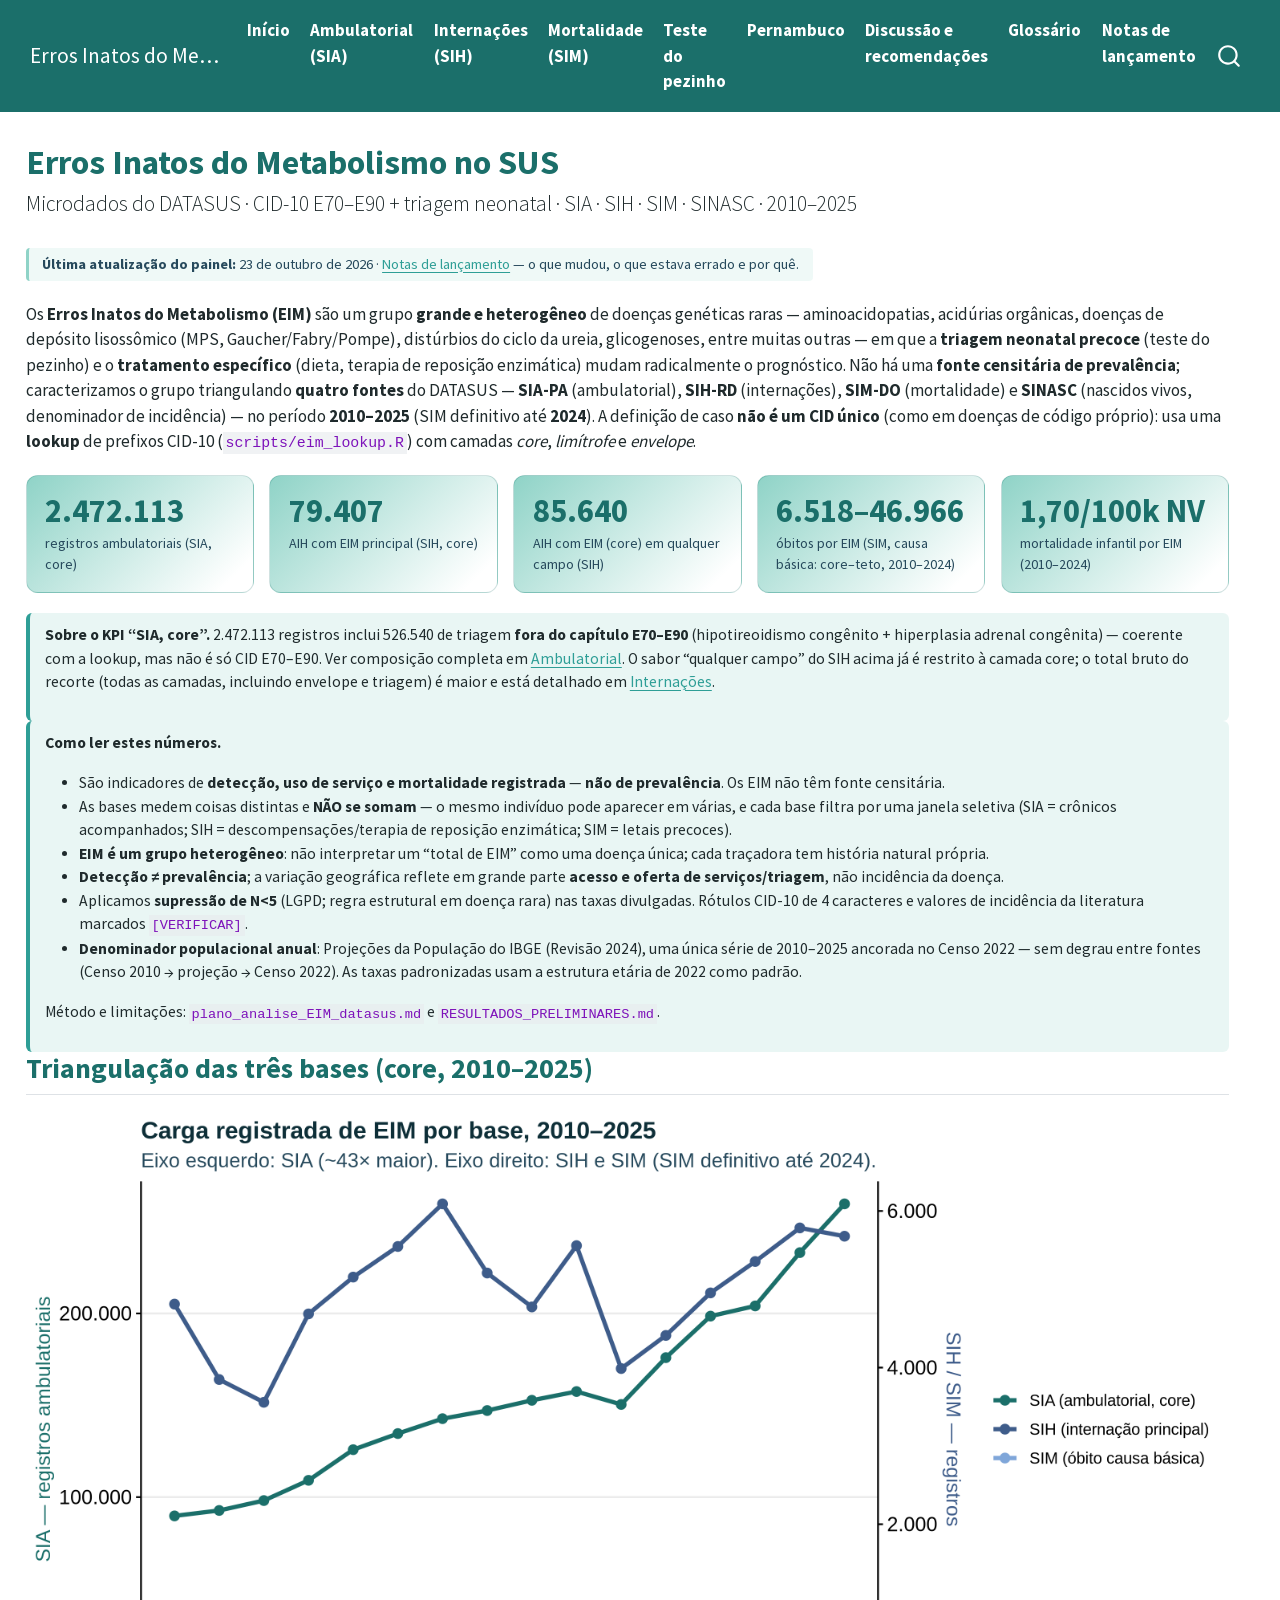
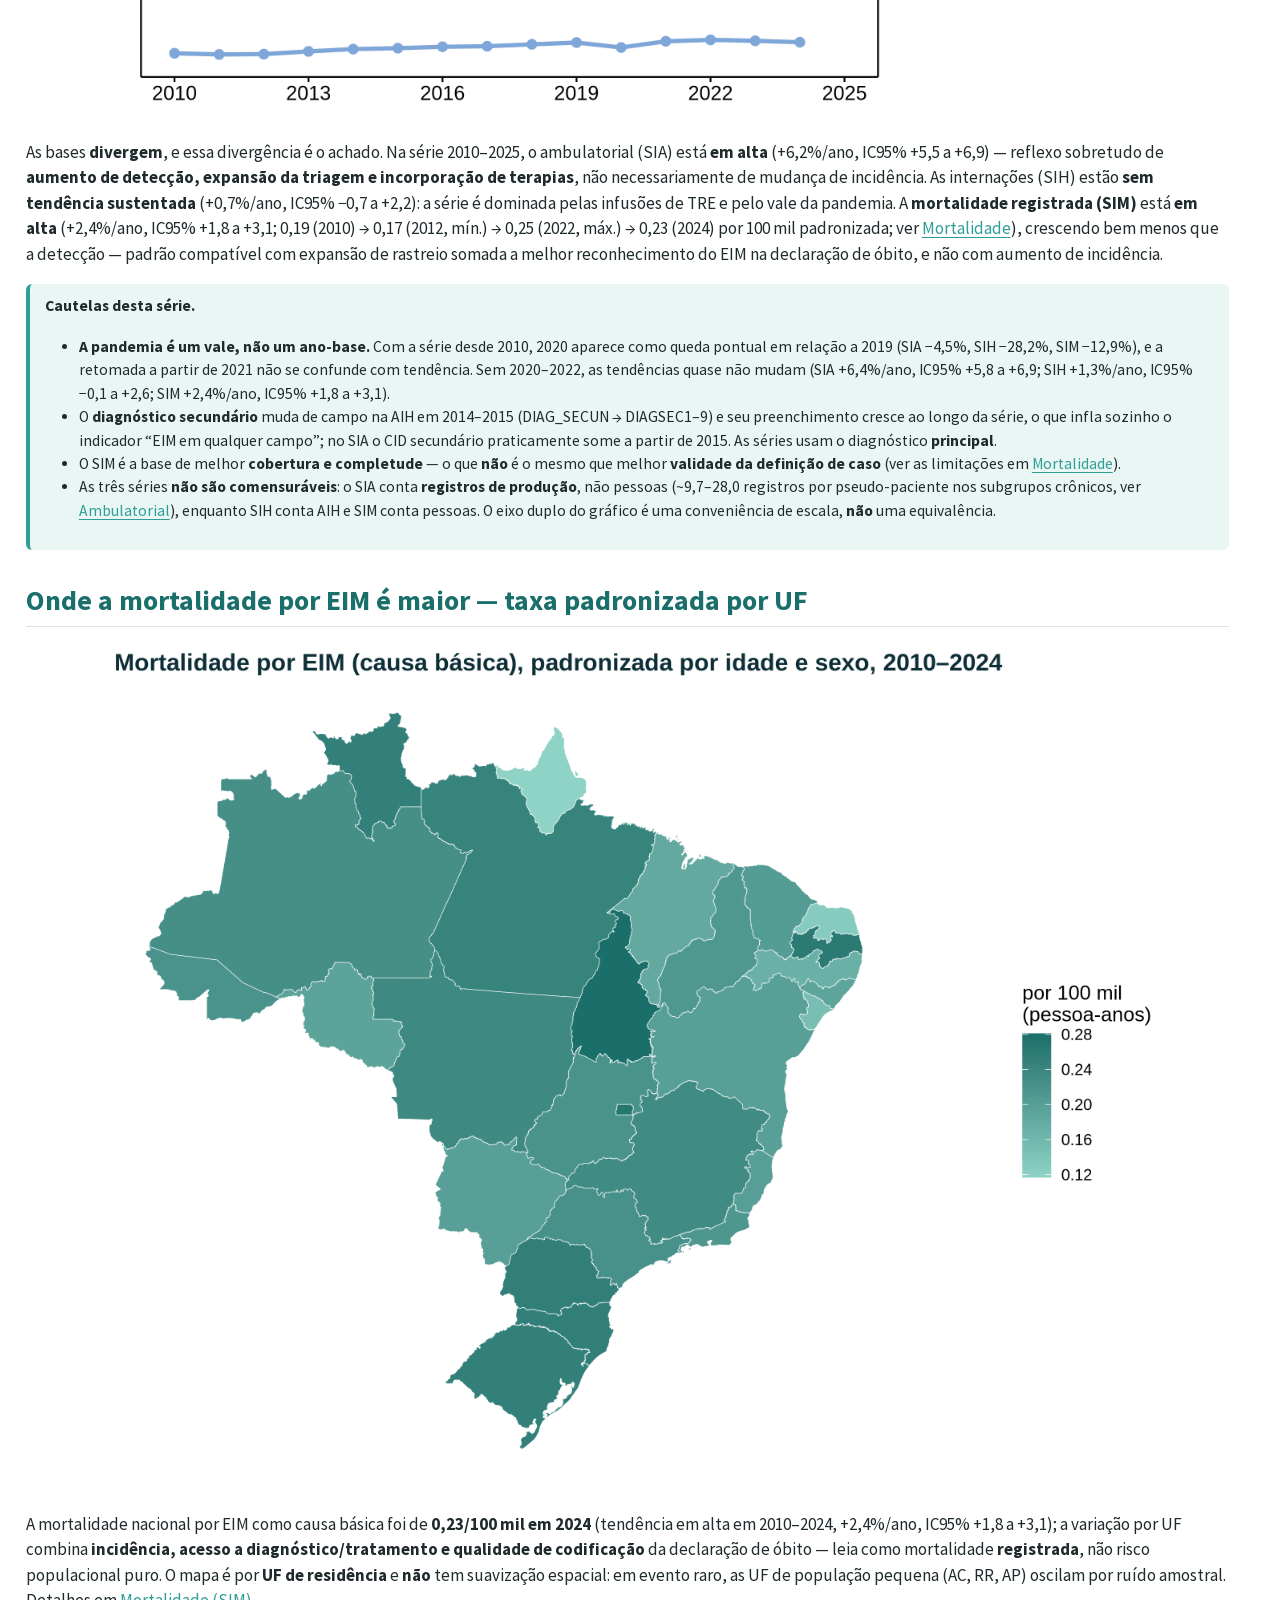
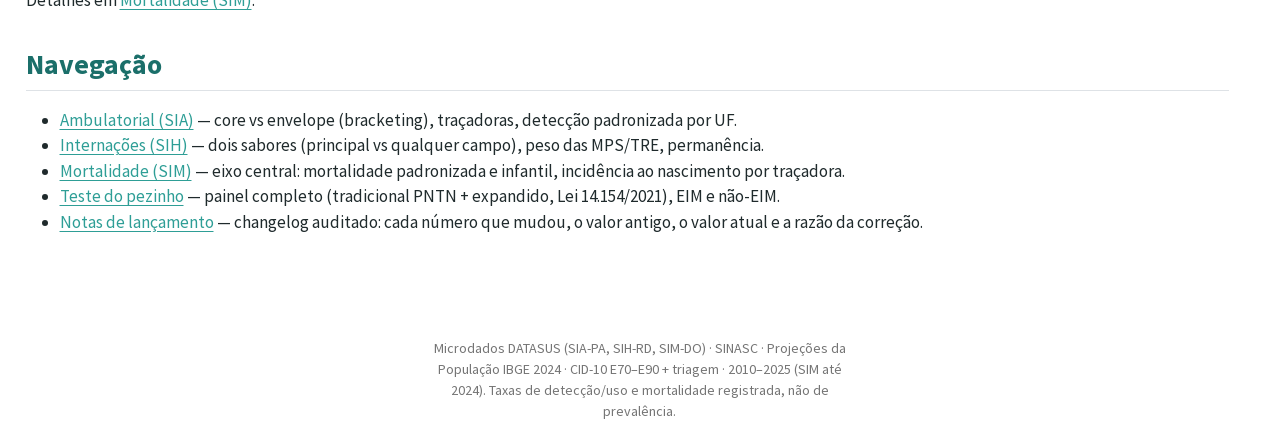
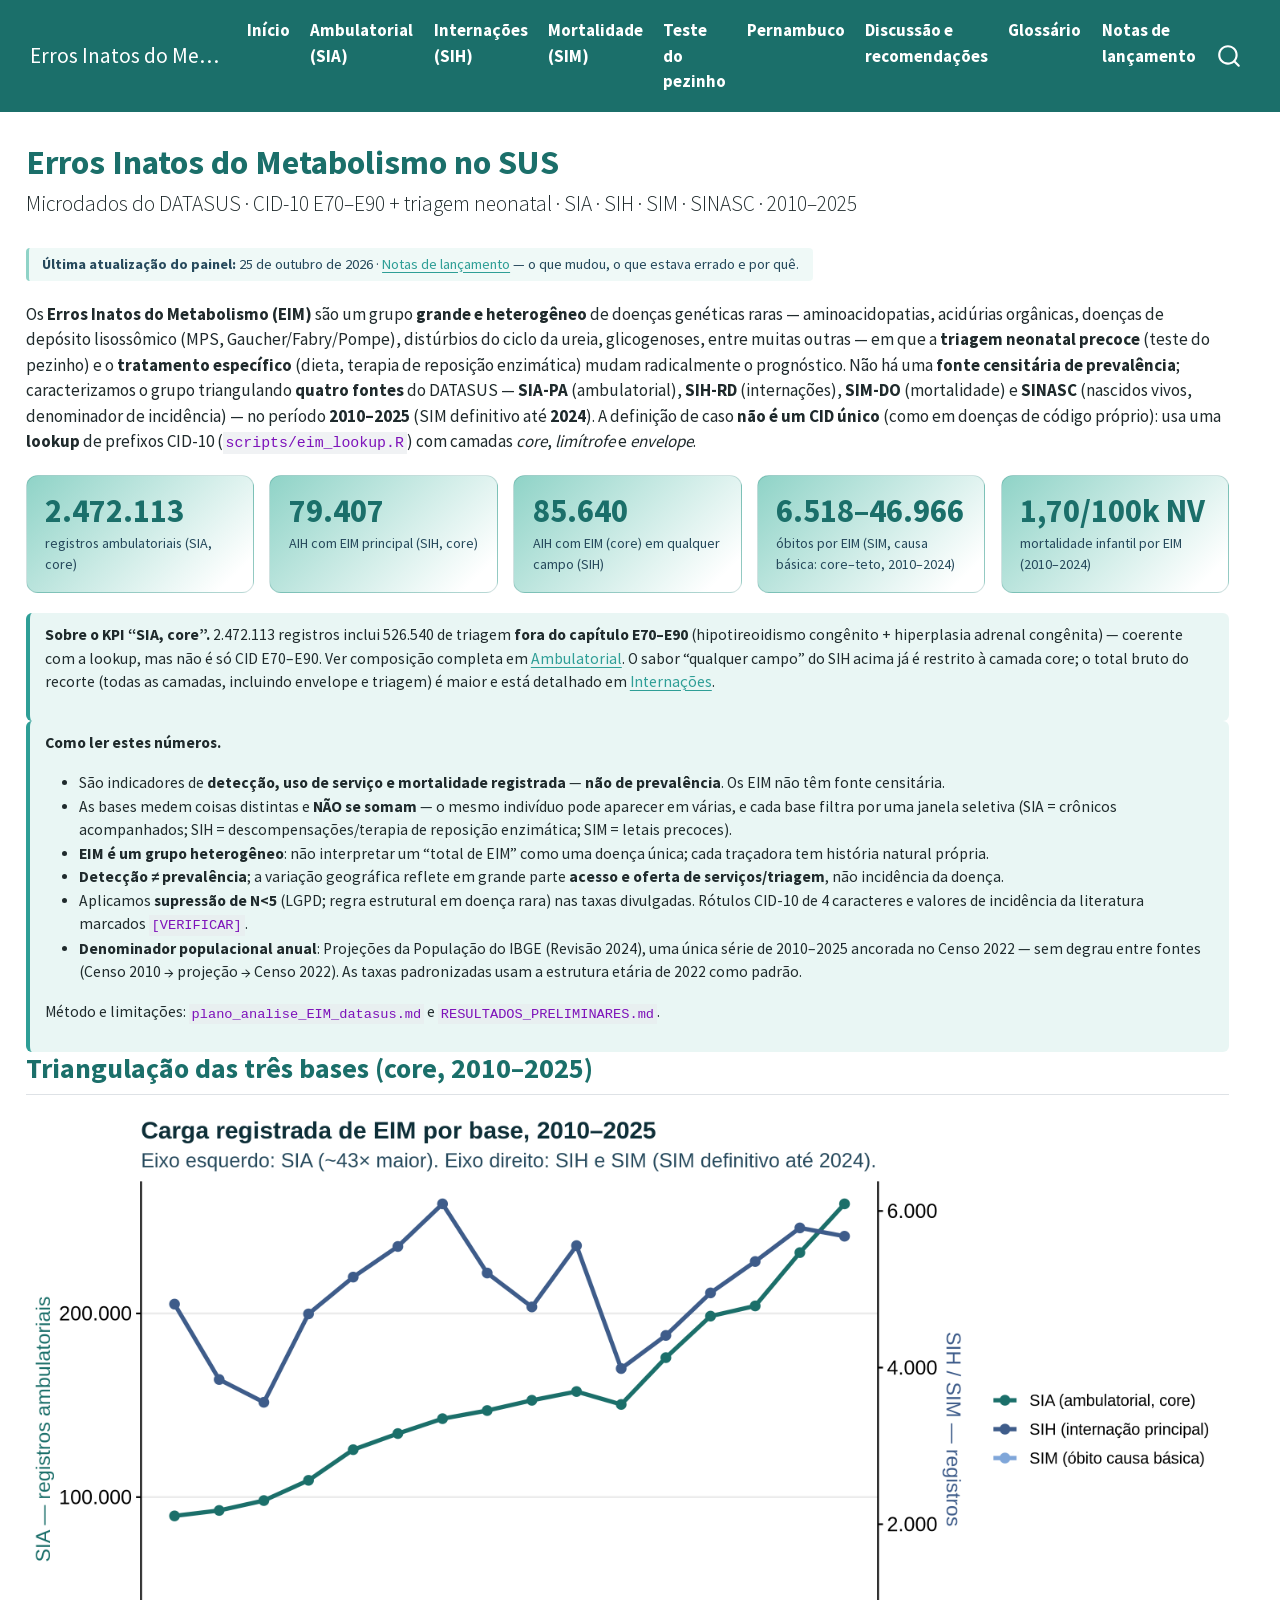
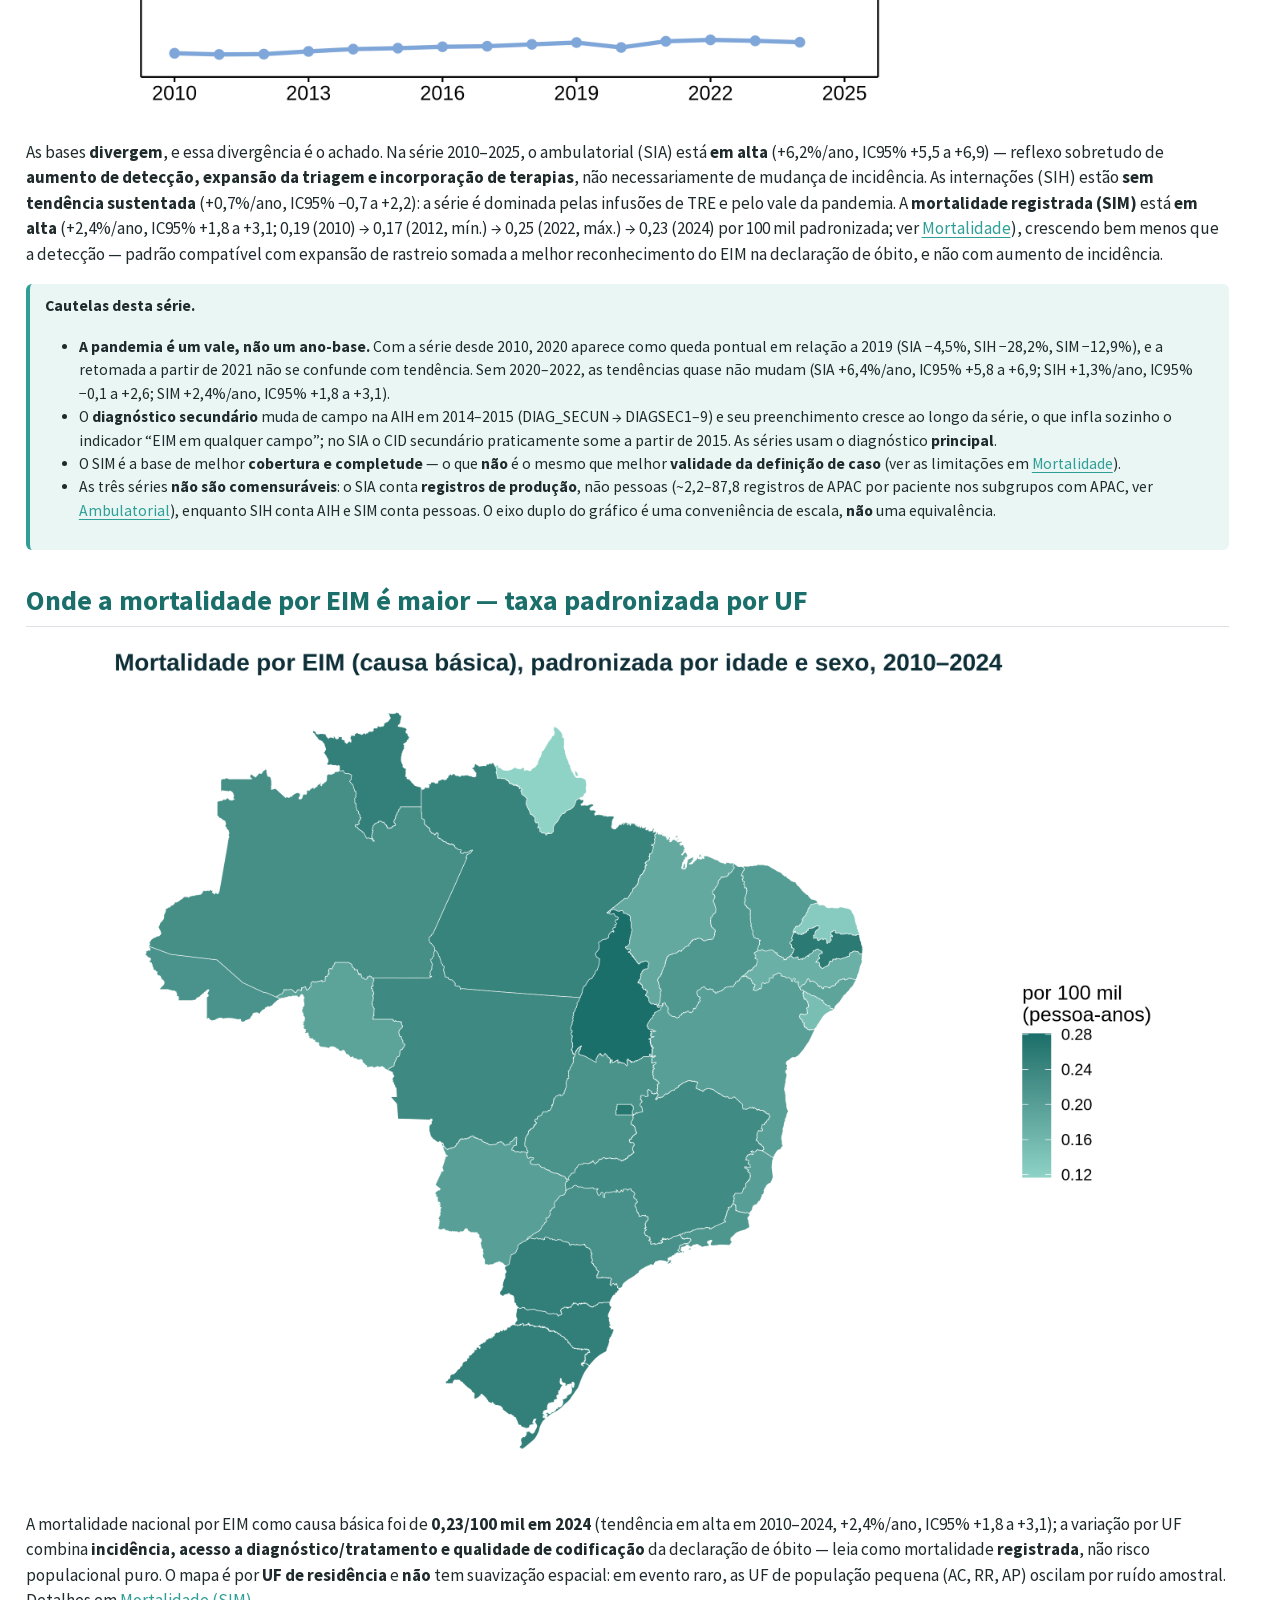
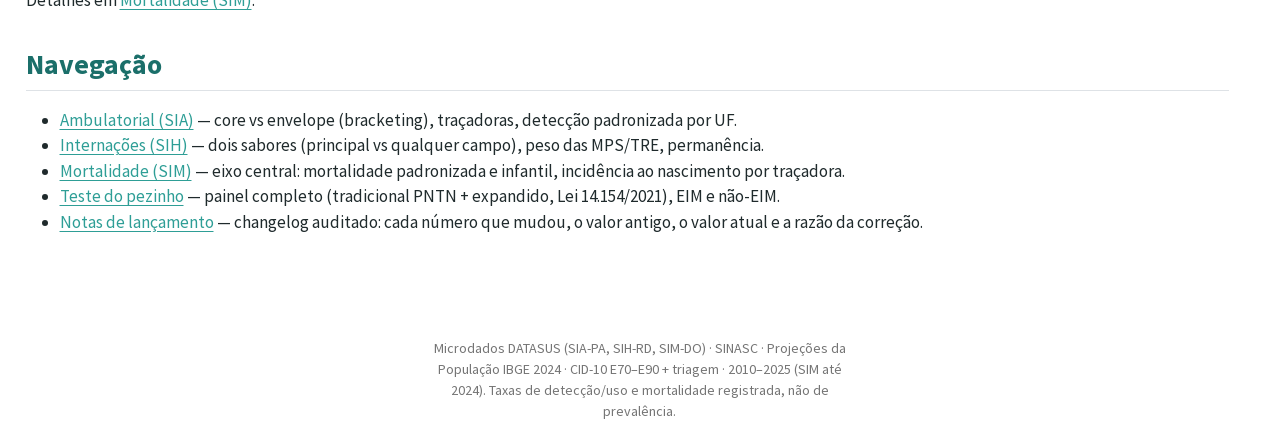
